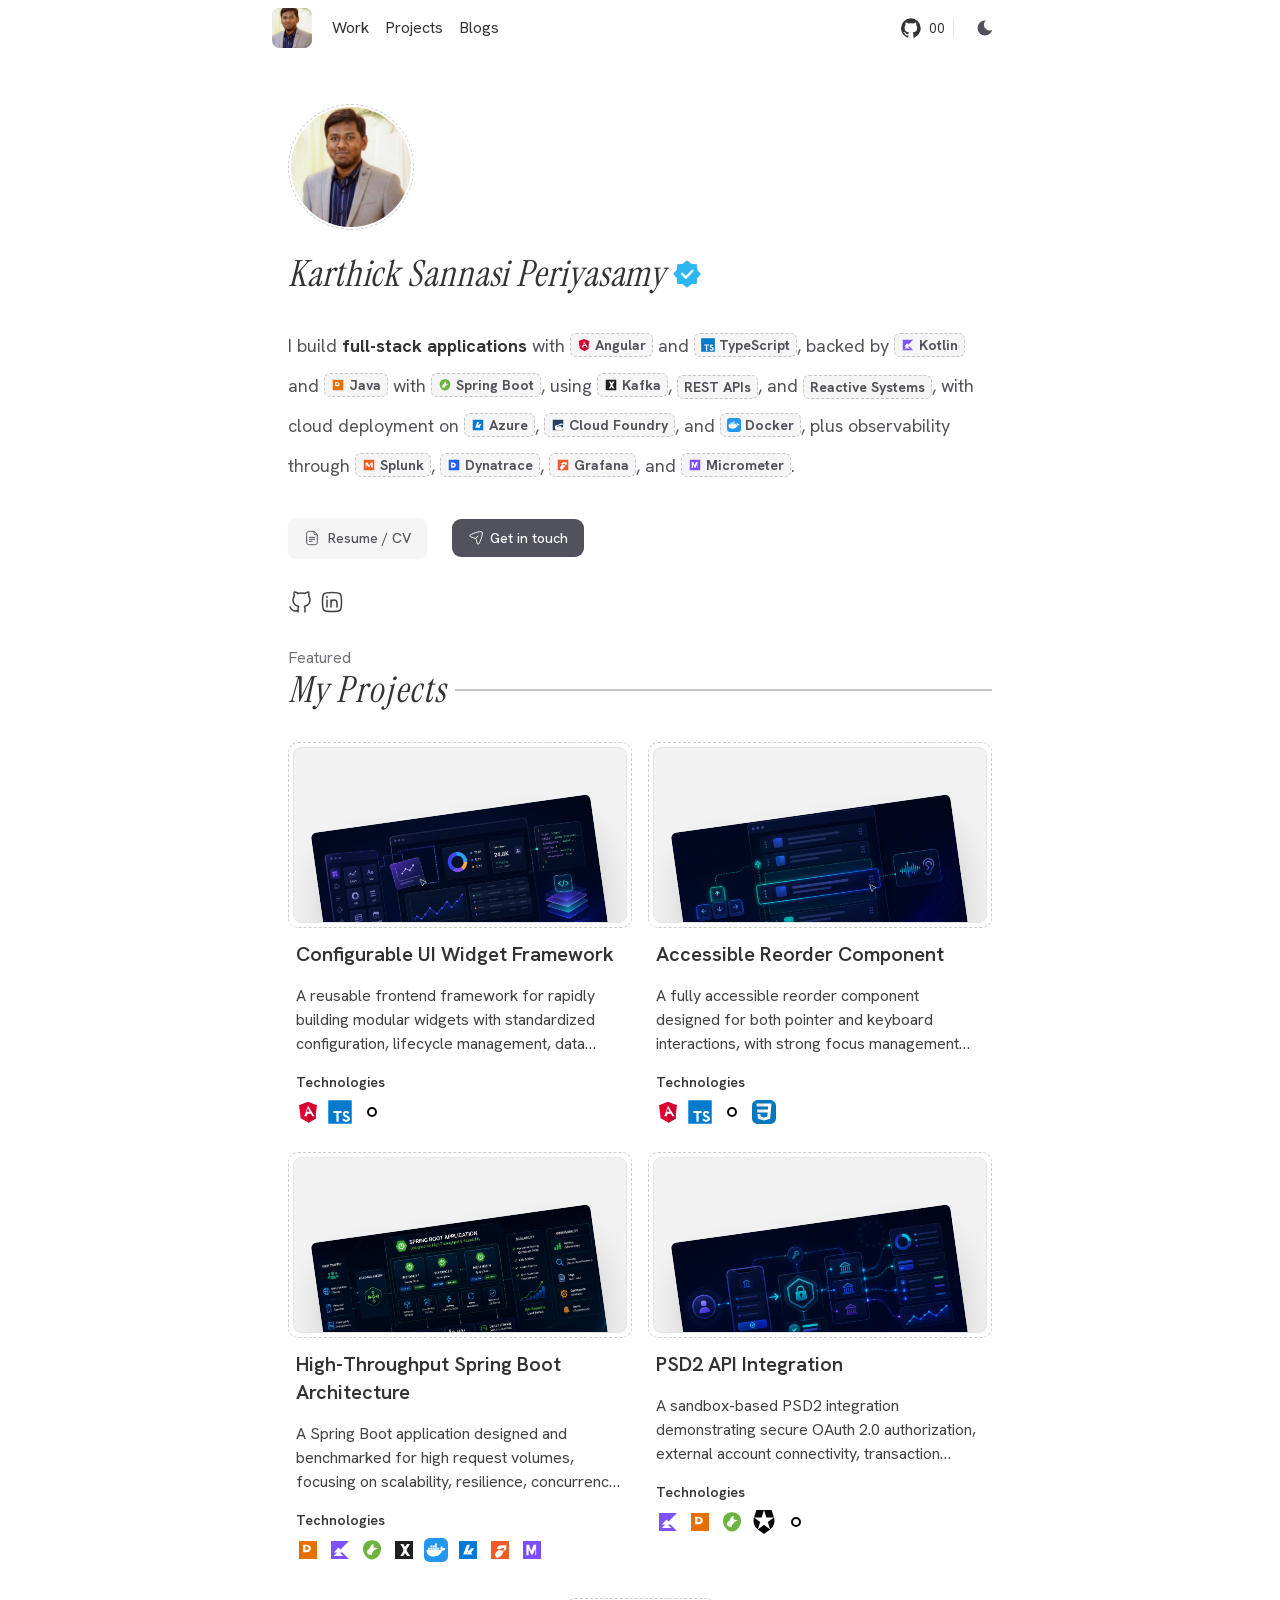
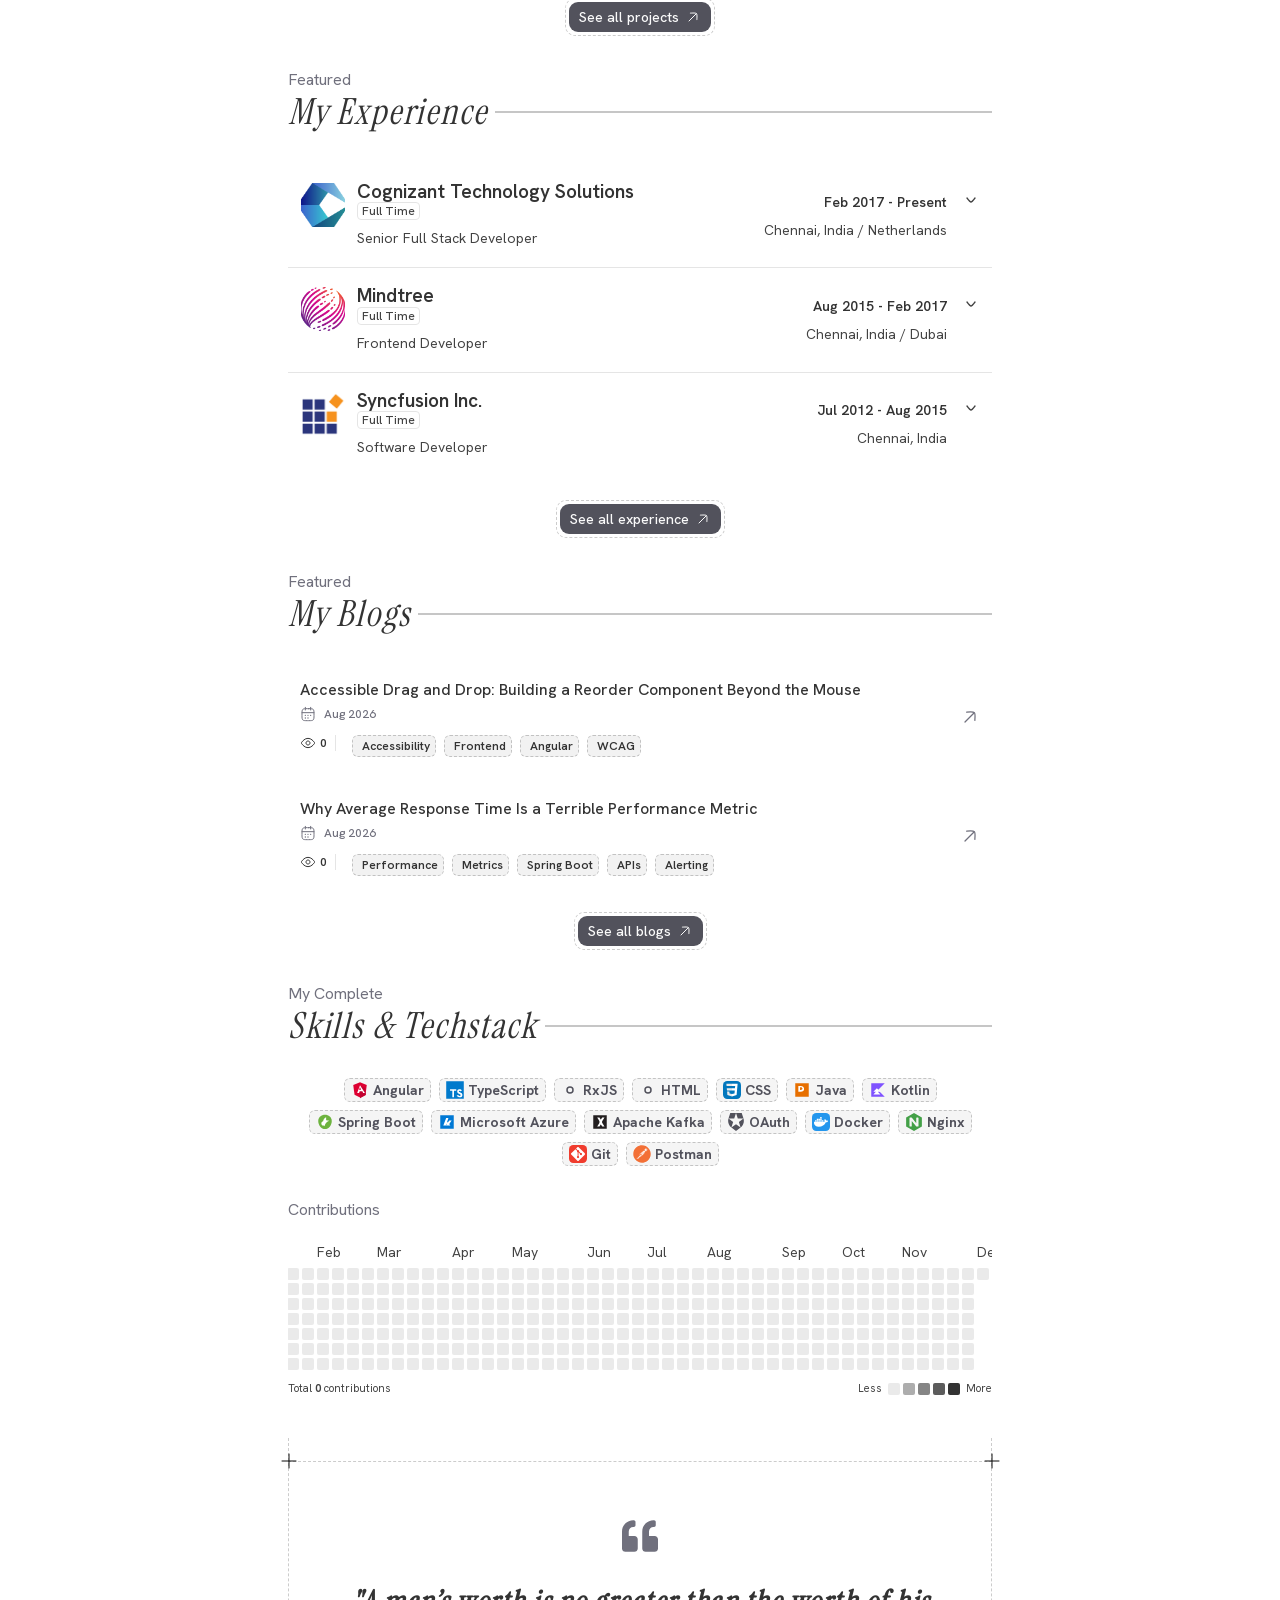
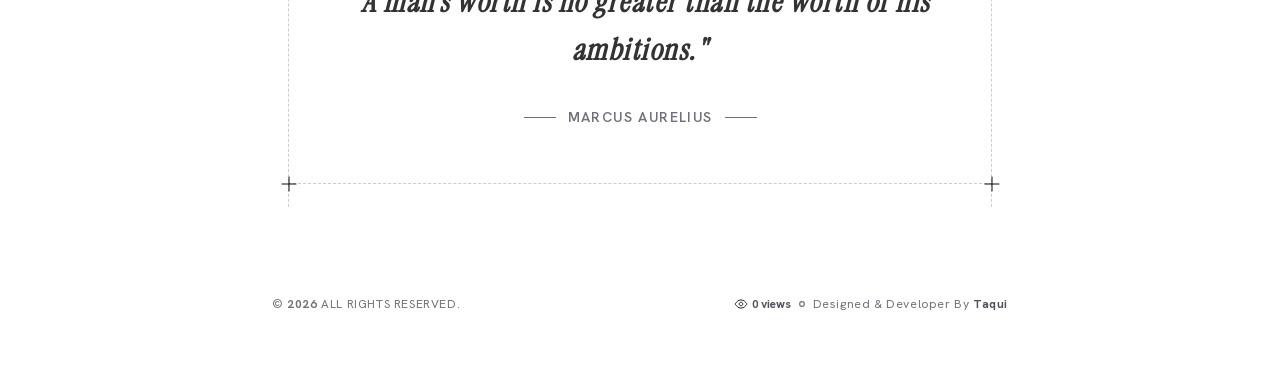
==== index.html @ 0cc341da "modified site style and settings" ====
<!DOCTYPE html><!--UjEh4RF9X6OM2n9XUxiuP--><html lang="en" class="hanken_grotesk_fd2d649c-module__FK73Cq__variable"><head><meta charSet="utf-8"/><meta name="viewport" content="width=device-width, initial-scale=1"/><link rel="preload" href="/_next/static/media/797e433ab948586e-s.p.29207c2f.woff2" as="font" crossorigin="" type="font/woff2"/><link rel="preload" href="/_next/static/media/c47649aa31f9e140-s.p.7e59dfd6.woff2" as="font" crossorigin="" type="font/woff2"/><link rel="preload" href="/_next/static/media/caa3a2e1cccd8315-s.p.3b6cae6d.woff2" as="font" crossorigin="" type="font/woff2"/><link rel="preload" href="/_next/static/media/e41d5df559864f9e-s.p.380d09ea.woff2" as="font" crossorigin="" type="font/woff2"/><link rel="stylesheet" href="/_next/static/chunks/723059e32215b7be.css" data-precedence="next"/><link rel="preload" as="script" fetchPriority="low" href="/_next/static/chunks/b5eba4662de91afd.js"/><script src="/_next/static/chunks/236f7e5abd6f09ff.js" async=""></script><script src="/_next/static/chunks/053ead3b76fe9925.js" async=""></script><script src="/_next/static/chunks/249261e921aeebba.js" async=""></script><script src="/_next/static/chunks/turbopack-29775bf7593c3ba2.js" async=""></script><script src="/_next/static/chunks/7f27f9630a007744.js" async=""></script><script src="/_next/static/chunks/28f168e22e4b9abf.js" async=""></script><script src="/_next/static/chunks/889e4903b32794cf.js" async=""></script><script src="/_next/static/chunks/59f67464b6d0c073.js" async=""></script><script src="/_next/static/chunks/ff1a16fafef87110.js" async=""></script><script src="/_next/static/chunks/7340adf74ff47ec0.js" async=""></script><script src="/_next/static/chunks/f1cb1fc11d9a2593.js" async=""></script><script src="/_next/static/chunks/c82afadff51a3e97.js" async=""></script><script src="/_next/static/chunks/3f9d9725eae15bda.js" async=""></script><meta name="next-size-adjust" content=""/><title>Karthick Sannasi Periyasamy - Software Engineer &amp; Full Stack Developer</title><meta name="description" content="Portfolio of Karthick Sannasi Periyasamy (Karthick), software engineer and full stack developer building modern products with Next.js, TypeScript, React, and scalable backend systems."/><meta name="author" content="Karthick Sannasi Periyasamy"/><meta name="keywords" content="full stack developer portfolio,software developer portfolio,karthick sannasi periyasamy portfolio,next.js portfolio,react portfolio,Karthick Sannasi Periyasamy,Karthick S P,Karthick Sannasi,software engineer,software developer,full stack developer,web developer,frontend engineer,backend engineer,developer portfolio,typescript,javascript,karthick portfolio,karthick sannasi periyasamy backend developer,karthick sannasi periyasamy frontend developer,karthick sannasi periyasamy full stack developer,karthick sannasi periyasamy javascript developer,karthick sannasi periyasamy software engineer,karthick sannasi periyasamy typescript developer,karthick sannasi periyasamy web developer,python,backend developer,frontend developer,javascript developer,next.js developer"/><meta name="creator" content="Karthick Sannasi Periyasamy"/><meta name="robots" content="index, follow"/><meta name="googlebot" content="index, follow, max-video-preview:-1, max-image-preview:large, max-snippet:-1"/><link rel="canonical" href="http://localhost:3000/"/><meta property="og:title" content="Karthick Sannasi Periyasamy - Software Engineer &amp; Full Stack Developer"/><meta property="og:description" content="Portfolio of Karthick Sannasi Periyasamy (Karthick), software engineer and full stack developer building modern products with Next.js, TypeScript, React, and scalable backend systems."/><meta property="og:url" content="http://localhost:3000/"/><meta property="og:site_name" content="Karthick Sannasi Periyasamy - Portfolio"/><meta property="og:image" content="http://localhost:3000/api/og"/><meta property="og:image:width" content="1200"/><meta property="og:image:height" content="630"/><meta property="og:image:alt" content="Karthick Sannasi Periyasamy - Software Engineer &amp; Full Stack Developer"/><meta property="og:type" content="website"/><meta name="twitter:card" content="summary_large_image"/><meta name="twitter:title" content="Karthick Sannasi Periyasamy - Software Engineer &amp; Full Stack Developer"/><meta name="twitter:description" content="Portfolio of Karthick Sannasi Periyasamy (Karthick), software engineer and full stack developer building modern products with Next.js, TypeScript, React, and scalable backend systems."/><meta name="twitter:image" content="http://localhost:3000/api/og"/><meta name="twitter:image:width" content="1200"/><meta name="twitter:image:height" content="630"/><meta name="twitter:image:alt" content="Karthick Sannasi Periyasamy - Software Engineer &amp; Full Stack Developer"/><link rel="icon" href="/favicon.ico?favicon.693a45fd.ico" sizes="48x48" type="image/x-icon"/><script src="/_next/static/chunks/a6dad97d9634a72d.js" noModule=""></script></head><body class="geist_a71539c9-module__T19VSG__variable geist_mono_8d43a2aa-module__8Li5zG__variable instrument_serif_689fac43-module__DAWPXW__variable antialiased"><div hidden=""><!--$--><!--/$--></div><script>((a,b,c,d,e,f,g,h)=>{let i=document.documentElement,j=["light","dark"];function k(b){var c;(Array.isArray(a)?a:[a]).forEach(a=>{let c="class"===a,d=c&&f?e.map(a=>f[a]||a):e;c?(i.classList.remove(...d),i.classList.add(f&&f[b]?f[b]:b)):i.setAttribute(a,b)}),c=b,h&&j.includes(c)&&(i.style.colorScheme=c)}if(d)k(d);else try{let a=localStorage.getItem(b)||c,d=g&&"system"===a?window.matchMedia("(prefers-color-scheme: dark)").matches?"dark":"light":a;k(d)}catch(a){}})("class","theme","system",null,["light","dark"],null,true,true)</script><main class="min-h-dvh"><header class="container mx-auto max-w-full h-14 flex items-center md:max-w-3xl px-4 sticky top-0 z-50 rounded-md py-2 bg-background/95 supports-backdrop-filter:backdrop-blur-sm supports-backdrop-filter:bg-background/80"><div class="flex items-center justify-between w-full"><div class="flex gap-4"><nav class="flex items-center gap-3 md:gap-4 text"><a data-active="false" class="[@media(hover:hover)_and_(pointer:fine)]:hover:underline text-title [@media(hover:hover)_and_(pointer:fine)]:hover:decoration-2 [@media(hover:hover)_and_(pointer:fine)]:hover:underline-offset-4 data-[active=true]:underline-offset-4 data-[active=true]:decoration-2 data-[active=true]:underline transition-all" href="/work/">Work</a><a data-active="false" class="[@media(hover:hover)_and_(pointer:fine)]:hover:underline text-title [@media(hover:hover)_and_(pointer:fine)]:hover:decoration-2 [@media(hover:hover)_and_(pointer:fine)]:hover:underline-offset-4 data-[active=true]:underline-offset-4 data-[active=true]:decoration-2 data-[active=true]:underline transition-all" href="/projects/">Projects</a><a data-active="false" class="[@media(hover:hover)_and_(pointer:fine)]:hover:underline text-title [@media(hover:hover)_and_(pointer:fine)]:hover:decoration-2 [@media(hover:hover)_and_(pointer:fine)]:hover:underline-offset-4 data-[active=true]:underline-offset-4 data-[active=true]:decoration-2 data-[active=true]:underline transition-all" href="/blogs/">Blogs</a></nav></div><div class="flex items-center gap-2"><a href="https://github.com/spkarthick" target="_blank" rel="noreferrer"><div class="text-title group flex items-center gap-2 border-r pr-2"><svg xmlns="http://www.w3.org/2000/svg" class="group-hover:hidden block transition-all duration-300 ease-in-out" width="20" height="20" viewBox="0 0 432 416"><path fill="currentColor" d="M213.5 0q88.5 0 151 62.5T427 213q0 70-41 125.5T281 416q-14 2-14-11v-58q0-27-15-40q44-5 70.5-27t26.5-77q0-34-22-58q11-26-2-57q-18-5-58 22q-26-7-54-7t-53 7q-18-12-32.5-17.5T107 88h-6q-12 31-2 57q-22 24-22 58q0 55 27 77t70 27q-11 10-13 29q-42 18-62-18q-12-20-33-22q-2 0-4.5.5t-5 3.5t8.5 9q14 7 23 31q1 2 2 4.5t6.5 9.5t13 10.5T130 371t30-2v36q0 13-14 11q-64-22-105-77.5T0 213q0-88 62.5-150.5T213.5 0z"></path></svg><svg xmlns="http://www.w3.org/2000/svg" width="24" height="24" viewBox="0 0 24 24" fill="none" color="currentColor" class="size-5 group-hover:block hidden transition-all duration-300 ease-in-out"><path d="M16.5 7.5L6 18" stroke="currentColor" stroke-linecap="round" stroke-width="1.5"></path><path d="M8 6.18791C8 6.18791 16.0479 5.50949 17.2692 6.73079C18.4906 7.95209 17.812 16 17.812 16" stroke="currentColor" stroke-linecap="round" stroke-linejoin="round" stroke-width="1.5"></path></svg><span class="text-sm"> <!-- -->00</span></div></a><button data-slot="theme-toggler-button" class="focus-visible:border-ring cursor-pointer focus-visible:ring-ring/50 aria-invalid:ring-destructive/20 dark:aria-invalid:ring-destructive/40 aria-invalid:border-destructive dark:aria-invalid:border-destructive/50 rounded-lg border border-transparent bg-clip-padding text-sm font-medium focus-visible:ring-[3px] aria-invalid:ring-[3px] [&amp;_svg:not([class*=&#x27;size-&#x27;])]:size-4 inline-flex items-center justify-center whitespace-nowrap transition-all disabled:pointer-events-none disabled:opacity-50 [&amp;_svg]:pointer-events-none shrink-0 [&amp;_svg]:shrink-0 outline-none group/button select-none hover:bg-muted hover:text-foreground dark:hover:bg-muted/50 aria-expanded:bg-muted aria-expanded:text-foreground h-9 gap-1.5 px-2.5 has-data-[icon=inline-end]:pr-3 has-data-[icon=inline-start]:pl-3"><svg xmlns="http://www.w3.org/2000/svg" aria-hidden="true" class="size-6 text-primary" fill="currentColor" stroke-linecap="round" viewBox="0 0 32 32"><clipPath id="skiper-btn-2"><path d="M0-5h30a1 1 0 0 0 9 13v24H0Z"></path></clipPath><g clip-path="url(#skiper-btn-2)"><circle cx="16" cy="16"></circle><g stroke="currentColor" stroke-width="1.5"><path d="M16 5.5v-4"></path><path d="M16 30.5v-4"></path><path d="M1.5 16h4"></path><path d="M26.5 16h4"></path><path d="m23.4 8.6 2.8-2.8"></path><path d="m5.7 26.3 2.9-2.9"></path><path d="m5.8 5.8 2.8 2.8"></path><path d="m23.4 23.4 2.9 2.9"></path></g></g></svg></button><style>::view-transition-old(root), ::view-transition-new(root){animation:none;mix-blend-mode:normal;}</style></div></div></header><div class="container mx-auto max-w-full md:max-w-3xl px-4 h-auto md:py-12 py-4"><div class="relative mb-6 h-fit w-full md:px-4 animate-fade-in-up flex"><div class="relative p-[2px] border border-dashed dark:border-white/30 border-black/20 rounded-full w-fit"><div class="relative md:size-30 size-28 rounded-full overflow-hidden bg-blue-300  transition-all duration-300 group-hover:scale-105"><img alt="Karthick Sannasi Periyasamy" loading="lazy" width="120" height="120" decoding="async" data-nimg="1" class="hover:scale-110 transition-all duration-300 ease-in-out" style="color:transparent" src="/1734156552263.jpg"/></div></div></div><div class="relative space-y-8 md:px-4 animate-fade-in-blur"><div class="flex items-center justify-start flex-1  "><div class="flex items-center gap-4 relative "><div class="flex flex-col gap-2"><div class="flex items-center gap-2"><h1 class="text-3xl md:text-4xl font-instrument-serif italic font-medium text-title dark:text-gray-50 tracking-wide transition-colors duration-300">Karthick Sannasi Periyasamy</h1><svg xmlns="http://www.w3.org/2000/svg" viewBox="0 0 24 24" width="28" height="28" fill="#2db6f0" class="hover:rotate-360 transition-all duration-300 "><path xmlns="http://www.w3.org/2000/svg" fill="#2db6f0" d="M15.616 3.268L12 .186L8.383 3.268l-4.737.378l-.378 4.737L.186 12l3.082 3.617l.378 4.737l4.737.378l3.616 3.082l3.617-3.082l4.737-.378l.378-4.737L23.813 12l-3.082-3.617l-.378-4.737zM11 16.414L6.585 12L8 10.586l3 3l5.5-5.5L17.914 9.5z"></path></svg></div></div></div></div><div class="text-base md:text-lg text-primary leading-10 ">I build <b class="text-title">full-stack applications</b> with<!-- --> <a target="_blank" style="text-decoration:none" class="inline-flex h-6 items-center no-underline  bg-muted  border border-dashed dark:border-white/30 border-black/20 py-0.5 px-[6px] rounded-[6px] skill-inner-shadow self-end text-primary overflow-hidden" href="https://angular.io/"><div class="shrink-0 "><svg xmlns="http://www.w3.org/2000/svg" width="14" height="14" viewBox="0 0 128 128"><path fill="#DD0031" d="M64 9 16 28l9 69 39 21 39-21 9-69L64 9Z"></path><path fill="#C3002F" d="M64 9v26l35 13 7 52-42 22V9Z"></path><path fill="#fff" d="M64 31 44 86h13l5-13h19l5 13h13L64 31Zm8 32H56l8-19 8 19Z"></path></svg></div><p class="ml-1 text-sm font-bold">Angular</p></a> <!-- -->and<!-- --> <a target="_blank" style="text-decoration:none" class="inline-flex h-6 items-center no-underline  bg-muted  border border-dashed dark:border-white/30 border-black/20 py-0.5 px-[6px] rounded-[6px] skill-inner-shadow self-end text-primary overflow-hidden" href="https://www.typescriptlang.org/"><div class="shrink-0 "><svg xmlns="http://www.w3.org/2000/svg" viewBox="0 0 128 128" width="14" height="14" fill="currentColor"><path xmlns="http://www.w3.org/2000/svg" fill="#fff" d="M22.67 47h99.67v73.67H22.67z"></path><path xmlns="http://www.w3.org/2000/svg" fill="#007acc" d="M1.5 63.91v62.5h125v-125H1.5zm100.73-5a15.56 15.56 0 0 1 7.82 4.5a20.58 20.58 0 0 1 3 4c0 .16-5.4 3.81-8.69 5.85c-.12.08-.6-.44-1.13-1.23a7.09 7.09 0 0 0-5.87-3.53c-3.79-.26-6.23 1.73-6.21 5a4.58 4.58 0 0 0 .54 2.34c.83 1.73 2.38 2.76 7.24 4.86c8.95 3.85 12.78 6.39 15.16 10c2.66 4 3.25 10.46 1.45 15.24c-2 5.2-6.9 8.73-13.83 9.9a38.32 38.32 0 0 1-9.52-.1a23 23 0 0 1-12.72-6.63c-1.15-1.27-3.39-4.58-3.25-4.82a9.34 9.34 0 0 1 1.15-.73L82 101l3.59-2.08l.75 1.11a16.78 16.78 0 0 0 4.74 4.54c4 2.1 9.46 1.81 12.16-.62a5.43 5.43 0 0 0 .69-6.92c-1-1.39-3-2.56-8.59-5c-6.45-2.78-9.23-4.5-11.77-7.24a16.48 16.48 0 0 1-3.43-6.25a25 25 0 0 1-.22-8c1.33-6.23 6-10.58 12.82-11.87a31.66 31.66 0 0 1 9.49.26zm-29.34 5.24v5.12H56.66v46.23H45.15V69.26H28.88v-5a49.19 49.19 0 0 1 .12-5.17C29.08 59 39 59 51 59h21.83z"></path></svg></div><p class="ml-1 text-sm font-bold">TypeScript</p></a>, backed by<!-- --> <a target="_blank" style="text-decoration:none" class="inline-flex h-6 items-center no-underline  bg-muted  border border-dashed dark:border-white/30 border-black/20 py-0.5 px-[6px] rounded-[6px] skill-inner-shadow self-end text-primary overflow-hidden" href="https://kotlinlang.org/"><div class="shrink-0 "><svg xmlns="http://www.w3.org/2000/svg" width="14" height="14" viewBox="0 0 128 128"><path fill="#7F52FF" d="M112 112H16V16h96l-48 48 48 48Z"></path><path fill="#fff" d="M31 96 56 70l25 26H31Zm25-45 25 26H31l25-26Z"></path></svg></div><p class="ml-1 text-sm font-bold">Kotlin</p></a> <!-- -->and<!-- --> <a target="_blank" style="text-decoration:none" class="inline-flex h-6 items-center no-underline  bg-muted  border border-dashed dark:border-white/30 border-black/20 py-0.5 px-[6px] rounded-[6px] skill-inner-shadow self-end text-primary overflow-hidden" href="https://www.oracle.com/java/"><div class="shrink-0 "><svg xmlns="http://www.w3.org/2000/svg" width="14" height="14" viewBox="0 0 128 128"><path fill="#E76F00" d="M16 16h96v96H16z"></path><path fill="#fff" d="M38 92V36h17c14 0 24 8 24 20s-10 20-24 20H38v16Zm12-28h5c8 0 12-4 12-10s-4-10-12-10h-5v20Z"></path></svg></div><p class="ml-1 text-sm font-bold">Java</p></a> <!-- -->with<!-- --> <a target="_blank" style="text-decoration:none" class="inline-flex h-6 items-center no-underline  bg-muted  border border-dashed dark:border-white/30 border-black/20 py-0.5 px-[6px] rounded-[6px] skill-inner-shadow self-end text-primary overflow-hidden" href="https://spring.io/projects/spring-boot"><div class="shrink-0 "><svg xmlns="http://www.w3.org/2000/svg" width="14" height="14" viewBox="0 0 128 128"><path fill="#6DB33F" d="M64 12c-26 0-48 18-48 44 0 31 22 58 48 58s48-27 48-58c0-26-22-44-48-44Z"></path><path fill="#fff" d="M72 31c-14 6-22 20-22 36 0 10 4 19 11 27 2-12 7-22 17-30 5-4 12-7 17-9-7-2-15-4-23-4Z"></path><path fill="#fff" d="M51 89c7 0 13-7 13-15 0-8-6-15-13-15s-13 7-13 15c0 8 6 15 13 15Z"></path></svg></div><p class="ml-1 text-sm font-bold">Spring Boot</p></a>, using<!-- --> <a target="_blank" style="text-decoration:none" class="inline-flex h-6 items-center no-underline  bg-muted  border border-dashed dark:border-white/30 border-black/20 py-0.5 px-[6px] rounded-[6px] skill-inner-shadow self-end text-primary overflow-hidden" href="https://kafka.apache.org/"><div class="shrink-0 "><svg xmlns="http://www.w3.org/2000/svg" width="14" height="14" viewBox="0 0 128 128"><path fill="#231F20" d="M16 16h96v96H16z"></path><path fill="#fff" d="M44 32h16l20 32L60 96H44l20-32L44 32Zm36 0h16l-20 32 20 32H80l-22-32L80 32Z"></path></svg></div><p class="ml-1 text-sm font-bold">Kafka</p></a>,<!-- --> <a target="_blank" style="text-decoration:none" class="inline-flex h-6 items-center no-underline  bg-muted  border border-dashed dark:border-white/30 border-black/20 py-0.5 px-[6px] rounded-[6px] skill-inner-shadow self-end text-primary overflow-hidden" href="https://en.wikipedia.org/wiki/Representational_state_transfer"><p class=" text-sm font-bold">REST APIs</p></a>, and<!-- --> <a target="_blank" style="text-decoration:none" class="inline-flex h-6 items-center no-underline  bg-muted  border border-dashed dark:border-white/30 border-black/20 py-0.5 px-[6px] rounded-[6px] skill-inner-shadow self-end text-primary overflow-hidden" href="https://www.reactivemanifesto.org/"><p class=" text-sm font-bold">Reactive Systems</p></a>, with cloud deployment on<!-- --> <a target="_blank" style="text-decoration:none" class="inline-flex h-6 items-center no-underline  bg-muted  border border-dashed dark:border-white/30 border-black/20 py-0.5 px-[6px] rounded-[6px] skill-inner-shadow self-end text-primary overflow-hidden" href="https://azure.microsoft.com/"><div class="shrink-0 "><svg xmlns="http://www.w3.org/2000/svg" width="14" height="14" viewBox="0 0 128 128"><path fill="#0078D4" d="M16 16h96v96H16z"></path><path fill="#fff" d="M38 88 58 36h16l-18 52H38Zm18 0 24-34h17l-24 34H56Zm14-22 18 22H67l-11-22h14Z"></path></svg></div><p class="ml-1 text-sm font-bold">Azure</p></a>,<!-- --> <a target="_blank" style="text-decoration:none" class="inline-flex h-6 items-center no-underline  bg-muted  border border-dashed dark:border-white/30 border-black/20 py-0.5 px-[6px] rounded-[6px] skill-inner-shadow self-end text-primary overflow-hidden" href="https://www.cloudfoundry.org/"><div class="shrink-0 "><svg xmlns="http://www.w3.org/2000/svg" width="14" height="14" viewBox="0 0 128 128"><path fill="#2A3F5F" d="M16 16h96v96H16z"></path><path fill="#fff" d="M36 82c0-10 8-18 18-18 4 0 8 1 11 4 4-10 15-17 27-17 16 0 29 12 29 29 0 16-13 29-29 29H52c-9 0-16-7-16-16Zm28-7h18c4 0 7-3 7-7s-3-7-7-7c-4 0-7 3-7 7v3H64c-4 0-7 3-7 7s3 7 7 7Zm26 10h10c7 0 12-5 12-12s-5-12-12-12h-10v24Z"></path></svg></div><p class="ml-1 text-sm font-bold">Cloud Foundry</p></a>, and<!-- --> <a target="_blank" style="text-decoration:none" class="inline-flex h-6 items-center no-underline  bg-muted  border border-dashed dark:border-white/30 border-black/20 py-0.5 px-[6px] rounded-[6px] skill-inner-shadow self-end text-primary overflow-hidden" href="https://www.docker.com/"><div class="shrink-0 "><svg xmlns="http://www.w3.org/2000/svg" viewBox="0 0 256 256" width="14" height="14" fill="currentColor"><g xmlns="http://www.w3.org/2000/svg" fill="none"><rect width="256" height="256" fill="#2396ED" rx="60"></rect><path fill="#fff" d="M141.187 122.123h20.717v-18.744h-20.717v18.744Zm-24.662 0h20.716v-18.744h-20.716v18.744Zm-24.17 0h20.717v-18.744H92.355v18.744Zm-24.17 0H88.41v-18.744H68.186v18.744Zm-24.662 0H64.24v-18.744H43.523v18.744Zm24.663-22.69h20.223V80.69H68.186v18.743Zm24.17 0h20.716V80.69H92.355v18.743Zm24.169 0h20.716V80.69h-20.716v18.743Zm0-22.69h20.716V58h-20.716v18.744ZM228 113.739s-8.879-8.386-27.129-5.426c-1.973-14.305-17.264-22.69-17.264-22.69s-14.304 17.264-3.946 36.501c-2.959 1.48-7.892 3.453-15.291 3.453H28.726c-2.467 9.372-2.467 71.521 65.602 71.521c48.832 0 85.333-22.689 102.597-64.123C222.574 134.948 228 113.738 228 113.738Z"></path></g></svg></div><p class="ml-1 text-sm font-bold">Docker</p></a>, plus observability through<!-- --> <a target="_blank" style="text-decoration:none" class="inline-flex h-6 items-center no-underline  bg-muted  border border-dashed dark:border-white/30 border-black/20 py-0.5 px-[6px] rounded-[6px] skill-inner-shadow self-end text-primary overflow-hidden" href="https://www.splunk.com/"><div class="shrink-0 "><svg xmlns="http://www.w3.org/2000/svg" width="14" height="14" viewBox="0 0 128 128"><path fill="#F15A24" d="M16 16h96v96H16z"></path><path fill="#fff" d="M34 86V42h14l18 25 18-25h14v44H84V59L66 82H58L40 59v27H34Z"></path></svg></div><p class="ml-1 text-sm font-bold">Splunk</p></a>,<!-- --> <a target="_blank" style="text-decoration:none" class="inline-flex h-6 items-center no-underline  bg-muted  border border-dashed dark:border-white/30 border-black/20 py-0.5 px-[6px] rounded-[6px] skill-inner-shadow self-end text-primary overflow-hidden" href="https://www.dynatrace.com/"><div class="shrink-0 "><svg xmlns="http://www.w3.org/2000/svg" width="14" height="14" viewBox="0 0 128 128"><path fill="#1F5EFF" d="M16 16h96v96H16z"></path><path fill="#fff" d="M36 88V40h18c17 0 27 9 27 24s-10 24-27 24H36Zm14-14h4c9 0 13-5 13-10s-4-10-13-10h-4v20Z"></path></svg></div><p class="ml-1 text-sm font-bold">Dynatrace</p></a>,<!-- --> <a target="_blank" style="text-decoration:none" class="inline-flex h-6 items-center no-underline  bg-muted  border border-dashed dark:border-white/30 border-black/20 py-0.5 px-[6px] rounded-[6px] skill-inner-shadow self-end text-primary overflow-hidden" href="https://grafana.com/"><div class="shrink-0 "><svg xmlns="http://www.w3.org/2000/svg" width="14" height="14" viewBox="0 0 128 128"><path fill="#F05A28" d="M16 16h96v96H16z"></path><path fill="#fff" d="M36 86c7-10 15-19 25-26 8-5 16-8 24-8 0 12-2 23-8 33-7 11-17 18-29 22-7-7-10-14-12-21Zm28-47c-7 3-13 8-18 15 5 4 11 8 18 10 10 4 20 4 31 2 3-9 4-18 2-28-12 0-23 1-33 1Z"></path></svg></div><p class="ml-1 text-sm font-bold">Grafana</p></a>, and<!-- --> <a target="_blank" style="text-decoration:none" class="inline-flex h-6 items-center no-underline  bg-muted  border border-dashed dark:border-white/30 border-black/20 py-0.5 px-[6px] rounded-[6px] skill-inner-shadow self-end text-primary overflow-hidden" href="https://micrometer.io/"><div class="shrink-0 "><svg xmlns="http://www.w3.org/2000/svg" width="14" height="14" viewBox="0 0 128 128"><path fill="#7C4DFF" d="M16 16h96v96H16z"></path><path fill="#fff" d="M34 92V36h14l12 32 12-32h14v56H82V57L68 88H60L46 57v35H34Z"></path></svg></div><p class="ml-1 text-sm font-bold">Micrometer</p></a>.</div><div class=" flex gap-6 items-center "><a href="/resume/"><button class="inline-flex items-center cursor-pointer justify-center gap-2 whitespace-nowrap text-sm font-medium transition-[box-shadow,_color,_background-color,_border-color,_outline-color,_text-decoration-color,_fill,_stroke] disabled:pointer-events-none disabled:opacity-50 [&amp;_svg]:pointer-events-none [&amp;_svg:not([class*=&#x27;size-&#x27;])]:size-4 shrink-0 [&amp;_svg]:shrink-0 outline-none focus-visible:border-ring focus-visible:ring-ring/50 focus-visible:ring-[3px] aria-invalid:ring-destructive/20 dark:aria-invalid:ring-destructive/40 aria-invalid:border-destructive [--liquid-button-background-color:var(--accent)] [--liquid-button-color:var(--primary)] text-primary hover:text-primary-foreground shadow-xs h-10 rounded-md px-6 has-[&gt;svg]:px-4" tabindex="0" style="--liquid-button-fill-width:-1%;--liquid-button-fill-height:3px;--liquid-button-delay:0s;background:linear-gradient(var(--liquid-button-color) 0 0) no-repeat calc(200% - var(--liquid-button-fill-width, -1%)) 100% / 200% var(--liquid-button-fill-height, 0.2em);background-color:var(--liquid-button-background-color);transition:background 0.3s var(--liquid-button-delay, 0s), color 0.3s 0.3s, background-position 0.3s calc(0.3s - var(--liquid-button-delay, 0s))"><svg xmlns="http://www.w3.org/2000/svg" width="24" height="24" viewBox="0 0 24 24" fill="none" color="currentColor" class=""><path d="M15 2.5V4C15 5.41421 15 6.12132 15.4393 6.56066C15.8787 7 16.5858 7 18 7H19.5" stroke="currentColor" stroke-linecap="round" stroke-linejoin="round" stroke-width="1.5"></path><path d="M4 16V8C4 5.17157 4 3.75736 4.87868 2.87868C5.75736 2 7.17157 2 10 2H14.1716C14.5803 2 14.7847 2 14.9685 2.07612C15.1522 2.15224 15.2968 2.29676 15.5858 2.58579L19.4142 6.41421C19.7032 6.70324 19.8478 6.84776 19.9239 7.03153C20 7.2153 20 7.41968 20 7.82843V16C20 18.8284 20 20.2426 19.1213 21.1213C18.2426 22 16.8284 22 14 22H10C7.17157 22 5.75736 22 4.87868 21.1213C4 20.2426 4 18.8284 4 16Z" stroke="currentColor" stroke-linecap="round" stroke-linejoin="round" stroke-width="1.5"></path><path d="M8 11H16M8 14H16M8 17H12.1708" stroke="currentColor" stroke-linecap="round" stroke-linejoin="round" stroke-width="1.5"></path></svg>Resume / CV</button></a><a href="mailto:spkarthick91@gmail.com"><div style="transform:none"><button type="button" class="focus-visible:border-ring cursor-pointer focus-visible:ring-ring/50 aria-invalid:ring-destructive/20 dark:aria-invalid:ring-destructive/40 aria-invalid:border-destructive dark:aria-invalid:border-destructive/50 rounded-lg border border-transparent bg-clip-padding text-sm font-medium focus-visible:ring-[3px] aria-invalid:ring-[3px] [&amp;_svg:not([class*=&#x27;size-&#x27;])]:size-4 inline-flex items-center justify-center whitespace-nowrap transition-all disabled:pointer-events-none disabled:opacity-50 [&amp;_svg]:pointer-events-none shrink-0 [&amp;_svg]:shrink-0 outline-none group/button select-none bg-primary text-primary-foreground hover:bg-primary/80 h-10 gap-1.5 px-4 has-data-[icon=inline-end]:pr-3 has-data-[icon=inline-start]:pl-3"><div style="transform:none"><div class="flex gap-1.5 items-center"><svg xmlns="http://www.w3.org/2000/svg" width="24" height="24" viewBox="0 0 24 24" fill="none" color="currentColor" class=""><path d="M21.0477 3.05293C18.8697 0.707363 2.48648 6.4532 2.50001 8.551C2.51535 10.9299 8.89809 11.6617 10.6672 12.1581C11.7311 12.4565 12.016 12.7625 12.2613 13.8781C13.3723 18.9305 13.9301 21.4435 15.2014 21.4996C17.2278 21.5892 23.1733 5.342 21.0477 3.05293Z" stroke="currentColor" stroke-width="1.5"></path><path d="M11.4999 12.5L14.9999 9" stroke="currentColor" stroke-linecap="round" stroke-linejoin="round" stroke-width="1.5"></path></svg><span>Get in touch</span></div></div></button></div>      </a></div><div class="flex flex-row gap-2 items-center "><div data-slot="tooltip-trigger" data-side="top" data-align="center" data-state="closed"><a href="https://github.com/spkarthick" target="_blank" rel="noopener noreferrer" class="text-muted-foreground hover:text-primary"><svg xmlns="http://www.w3.org/2000/svg" width="24" height="24" viewBox="0 0 24 24" fill="none" color="currentColor" class=""><path d="M10 20.5675C6.57143 21.7248 3.71429 20.5675 2 17" stroke="currentColor" stroke-linecap="round" stroke-linejoin="round" stroke-width="1.5"></path><path d="M10 22V18.7579C10 18.1596 10.1839 17.6396 10.4804 17.1699C10.6838 16.8476 10.5445 16.3904 10.1771 16.2894C7.13394 15.4528 5 14.1077 5 9.64606C5 8.48611 5.38005 7.39556 6.04811 6.4464C6.21437 6.21018 6.29749 6.09208 6.31748 5.9851C6.33746 5.87813 6.30272 5.73852 6.23322 5.45932C5.95038 4.32292 5.96871 3.11619 6.39322 2.02823C6.39322 2.02823 7.27042 1.74242 9.26698 2.98969C9.72282 3.27447 9.95075 3.41686 10.1515 3.44871C10.3522 3.48056 10.6206 3.41384 11.1573 3.28041C11.8913 3.09795 12.6476 3 13.5 3C14.3524 3 15.1087 3.09795 15.8427 3.28041C16.3794 3.41384 16.6478 3.48056 16.8485 3.44871C17.0493 3.41686 17.2772 3.27447 17.733 2.98969C19.7296 1.74242 20.6068 2.02823 20.6068 2.02823C21.0313 3.11619 21.0496 4.32292 20.7668 5.45932C20.6973 5.73852 20.6625 5.87813 20.6825 5.9851C20.7025 6.09207 20.7856 6.21019 20.9519 6.4464C21.6199 7.39556 22 8.48611 22 9.64606C22 14.1077 19.8661 15.4528 16.8229 16.2894C16.4555 16.3904 16.3162 16.8476 16.5196 17.1699C16.8161 17.6396 17 18.1596 17 18.7579V22" stroke="currentColor" stroke-linecap="round" stroke-linejoin="round" stroke-width="1.5"></path></svg></a></div><div data-slot="tooltip-trigger" data-side="top" data-align="center" data-state="closed"><a href="https://www.linkedin.com/in/karthick-s-p/" target="_blank" rel="noopener noreferrer" class="text-muted-foreground hover:text-primary"><svg xmlns="http://www.w3.org/2000/svg" width="24" height="24" viewBox="0 0 24 24" fill="none" color="currentColor" class=""><path d="M7 10V17" stroke="currentColor" stroke-linecap="round" stroke-linejoin="round" stroke-width="1.5"></path><path d="M11 13V17M11 13C11 11.3431 12.3431 10 14 10C15.6569 10 17 11.3431 17 13V17M11 13V10" stroke="currentColor" stroke-linecap="round" stroke-linejoin="round" stroke-width="1.5"></path><path d="M7.00801 7L6.99902 7" stroke="currentColor" stroke-linecap="round" stroke-linejoin="round" stroke-width="2"></path><path d="M2.5 12C2.5 7.52166 2.5 5.28249 3.89124 3.89124C5.28249 2.5 7.52166 2.5 12 2.5C16.4783 2.5 18.7175 2.5 20.1088 3.89124C21.5 5.28249 21.5 7.52166 21.5 12C21.5 16.4783 21.5 18.7175 20.1088 20.1088C18.7175 21.5 16.4783 21.5 12 21.5C7.52166 21.5 5.28249 21.5 3.89124 20.1088C2.5 18.7175 2.5 16.4783 2.5 12Z" stroke="currentColor" stroke-linejoin="round" stroke-width="1.5"></path></svg></a></div></div><div class="w-full  "><div><p class="md:text-base text-sm text-subtle">Featured</p><div class="flex items-center gap-2"><h2 class="md:text-4xl text-3xl text-title font-medium font-instrument-serif italic  tracking-wider shrink-0">My Projects</h2><div class="w-full h-0.5 bg-muted-foreground/30 grow"></div></div></div><div class="grid grid-cols-1 md:grid-cols-2 gap-4 mt-8"><div class="relative flex w-full cursor-pointer flex-col items-start overflow-hidden  group/image" tabindex="0"><div class="p-1 rounded-[10px]  w-full border border-dashed dark:border-white/30 border-black/20 "><div class="w-full bg-black/5 dark:bg-white/15 aspect-4/3 h-44 relative rounded-[8px] border  border-border overflow-hidden "><div class="h-auto w-[85%] absolute mx-auto left-0 right-0 aspect-4/2 shadow-2xl rounded-sm overflow-hidden" style="bottom:-2rem;transform:rotate(-8deg)"><img alt="Configurable UI Widget Framework" loading="lazy" decoding="async" data-nimg="fill" class="object-cover h-full w-auto" style="position:absolute;height:100%;width:100%;left:0;top:0;right:0;bottom:0;color:transparent" src="/project_banners/widget_framework_banner.png"/></div></div></div><div class="px-2 py-3 flex w-full flex-col gap-4"><div class="flex items-center justify-between"><span class="text-xl font-semibold text-title">Configurable UI Widget Framework</span><div class="flex gap-2 items-center text-muted-foreground [&amp;_svg]:cursor-pointer [&amp;_svg]:transition-colors [&amp;_svg]:hover:text-primary"><button data-slot="button" data-variant="ghost" data-size="icon-lg" class="focus-visible:border-ring cursor-pointer focus-visible:ring-ring/50 aria-invalid:ring-destructive/20 dark:aria-invalid:ring-destructive/40 aria-invalid:border-destructive dark:aria-invalid:border-destructive/50 rounded-lg border border-transparent bg-clip-padding text-sm font-medium focus-visible:ring-[3px] aria-invalid:ring-[3px] [&amp;_svg:not([class*=&#x27;size-&#x27;])]:size-4 items-center justify-center whitespace-nowrap transition-all disabled:pointer-events-none disabled:opacity-50 [&amp;_svg]:pointer-events-none shrink-0 [&amp;_svg]:shrink-0 outline-none group/button select-none hover:bg-muted hover:text-foreground dark:hover:bg-muted/50 aria-expanded:bg-muted aria-expanded:text-foreground flex sm:hidden p-0 size-6 m-0"><svg xmlns="http://www.w3.org/2000/svg" width="24" height="24" viewBox="0 0 24 24" fill="none" color="currentColor" class=""><path d="M8.00001 3.09779C8.00001 3.09779 4.03375 2.74194 3.38784 3.38785C2.74192 4.03375 3.09784 8 3.09784 8" stroke="currentColor" stroke-linecap="round" stroke-linejoin="round" stroke-width="1.5"></path><path d="M8.00001 20.9022C8.00001 20.9022 4.03375 21.2581 3.38784 20.6122C2.74192 19.9662 3.09784 16 3.09784 16" stroke="currentColor" stroke-linecap="round" stroke-linejoin="round" stroke-width="1.5"></path><path d="M16 3.09779C16 3.09779 19.9663 2.74194 20.6122 3.38785C21.2581 4.03375 20.9022 8 20.9022 8" stroke="currentColor" stroke-linecap="round" stroke-linejoin="round" stroke-width="1.5"></path><path d="M16 20.9022C16 20.9022 19.9663 21.2581 20.6122 20.6122C21.2581 19.9662 20.9022 16 20.9022 16" stroke="currentColor" stroke-linecap="round" stroke-linejoin="round" stroke-width="1.5"></path><path d="M14.0107 9.99847L20.0625 3.94678" stroke="currentColor" stroke-linecap="round" stroke-linejoin="round" stroke-width="1.5"></path><path d="M9.99696 14.0024L3.63966 20.3807" stroke="currentColor" stroke-linecap="round" stroke-linejoin="round" stroke-width="1.5"></path><path d="M9.99732 10.0024L3.84571 3.85889" stroke="currentColor" stroke-linecap="round" stroke-linejoin="round" stroke-width="1.5"></path><path d="M13.9795 14.0024L20.5279 20.4983" stroke="currentColor" stroke-linecap="round" stroke-linejoin="round" stroke-width="1.5"></path></svg></button></div></div><p class="text-muted-foreground text-base text-start line-clamp-3">A reusable frontend framework for rapidly building modular widgets with standardized configuration, lifecycle management, data loading, error handling, and shared UI behavior.</p><div class="flex flex-col gap-2 w-full"><span class="text-sm font-semibold text-title">Technologies</span><div class="flex gap-2 items-center flex-wrap"><div class="flex items-center gap-2"><svg xmlns="http://www.w3.org/2000/svg" width="24" height="24" viewBox="0 0 128 128"><path fill="#DD0031" d="M64 9 16 28l9 69 39 21 39-21 9-69L64 9Z"></path><path fill="#C3002F" d="M64 9v26l35 13 7 52-42 22V9Z"></path><path fill="#fff" d="M64 31 44 86h13l5-13h19l5 13h13L64 31Zm8 32H56l8-19 8 19Z"></path></svg></div><div class="flex items-center gap-2"><svg xmlns="http://www.w3.org/2000/svg" viewBox="0 0 128 128" width="24" height="24" fill="currentColor"><path xmlns="http://www.w3.org/2000/svg" fill="#fff" d="M22.67 47h99.67v73.67H22.67z"></path><path xmlns="http://www.w3.org/2000/svg" fill="#007acc" d="M1.5 63.91v62.5h125v-125H1.5zm100.73-5a15.56 15.56 0 0 1 7.82 4.5a20.58 20.58 0 0 1 3 4c0 .16-5.4 3.81-8.69 5.85c-.12.08-.6-.44-1.13-1.23a7.09 7.09 0 0 0-5.87-3.53c-3.79-.26-6.23 1.73-6.21 5a4.58 4.58 0 0 0 .54 2.34c.83 1.73 2.38 2.76 7.24 4.86c8.95 3.85 12.78 6.39 15.16 10c2.66 4 3.25 10.46 1.45 15.24c-2 5.2-6.9 8.73-13.83 9.9a38.32 38.32 0 0 1-9.52-.1a23 23 0 0 1-12.72-6.63c-1.15-1.27-3.39-4.58-3.25-4.82a9.34 9.34 0 0 1 1.15-.73L82 101l3.59-2.08l.75 1.11a16.78 16.78 0 0 0 4.74 4.54c4 2.1 9.46 1.81 12.16-.62a5.43 5.43 0 0 0 .69-6.92c-1-1.39-3-2.56-8.59-5c-6.45-2.78-9.23-4.5-11.77-7.24a16.48 16.48 0 0 1-3.43-6.25a25 25 0 0 1-.22-8c1.33-6.23 6-10.58 12.82-11.87a31.66 31.66 0 0 1 9.49.26zm-29.34 5.24v5.12H56.66v46.23H45.15V69.26H28.88v-5a49.19 49.19 0 0 1 .12-5.17C29.08 59 39 59 51 59h21.83z"></path></svg></div><div class="flex items-center gap-2"><svg xmlns="http://www.w3.org/2000/svg" width="24" height="24" viewBox="0 0 24 24"><path fill="none" stroke="currentColor" stroke-linecap="round" stroke-linejoin="round" stroke-width="2" d="M8 12a4 4 0 1 0 8 0a4 4 0 1 0-8 0"></path></svg></div></div></div></div></div><div class="relative flex w-full cursor-pointer flex-col items-start overflow-hidden  group/image" tabindex="0"><div class="p-1 rounded-[10px]  w-full border border-dashed dark:border-white/30 border-black/20 "><div class="w-full bg-black/5 dark:bg-white/15 aspect-4/3 h-44 relative rounded-[8px] border  border-border overflow-hidden "><div class="h-auto w-[85%] absolute mx-auto left-0 right-0 aspect-4/2 shadow-2xl rounded-sm overflow-hidden" style="bottom:-2rem;transform:rotate(-8deg)"><img alt="Accessible Reorder Component" loading="lazy" decoding="async" data-nimg="fill" class="object-cover h-full w-auto" style="position:absolute;height:100%;width:100%;left:0;top:0;right:0;bottom:0;color:transparent" src="/project_banners/reorder_component_banner.png"/></div></div></div><div class="px-2 py-3 flex w-full flex-col gap-4"><div class="flex items-center justify-between"><span class="text-xl font-semibold text-title">Accessible Reorder Component</span><div class="flex gap-2 items-center text-muted-foreground [&amp;_svg]:cursor-pointer [&amp;_svg]:transition-colors [&amp;_svg]:hover:text-primary"><button data-slot="button" data-variant="ghost" data-size="icon-lg" class="focus-visible:border-ring cursor-pointer focus-visible:ring-ring/50 aria-invalid:ring-destructive/20 dark:aria-invalid:ring-destructive/40 aria-invalid:border-destructive dark:aria-invalid:border-destructive/50 rounded-lg border border-transparent bg-clip-padding text-sm font-medium focus-visible:ring-[3px] aria-invalid:ring-[3px] [&amp;_svg:not([class*=&#x27;size-&#x27;])]:size-4 items-center justify-center whitespace-nowrap transition-all disabled:pointer-events-none disabled:opacity-50 [&amp;_svg]:pointer-events-none shrink-0 [&amp;_svg]:shrink-0 outline-none group/button select-none hover:bg-muted hover:text-foreground dark:hover:bg-muted/50 aria-expanded:bg-muted aria-expanded:text-foreground flex sm:hidden p-0 size-6 m-0"><svg xmlns="http://www.w3.org/2000/svg" width="24" height="24" viewBox="0 0 24 24" fill="none" color="currentColor" class=""><path d="M8.00001 3.09779C8.00001 3.09779 4.03375 2.74194 3.38784 3.38785C2.74192 4.03375 3.09784 8 3.09784 8" stroke="currentColor" stroke-linecap="round" stroke-linejoin="round" stroke-width="1.5"></path><path d="M8.00001 20.9022C8.00001 20.9022 4.03375 21.2581 3.38784 20.6122C2.74192 19.9662 3.09784 16 3.09784 16" stroke="currentColor" stroke-linecap="round" stroke-linejoin="round" stroke-width="1.5"></path><path d="M16 3.09779C16 3.09779 19.9663 2.74194 20.6122 3.38785C21.2581 4.03375 20.9022 8 20.9022 8" stroke="currentColor" stroke-linecap="round" stroke-linejoin="round" stroke-width="1.5"></path><path d="M16 20.9022C16 20.9022 19.9663 21.2581 20.6122 20.6122C21.2581 19.9662 20.9022 16 20.9022 16" stroke="currentColor" stroke-linecap="round" stroke-linejoin="round" stroke-width="1.5"></path><path d="M14.0107 9.99847L20.0625 3.94678" stroke="currentColor" stroke-linecap="round" stroke-linejoin="round" stroke-width="1.5"></path><path d="M9.99696 14.0024L3.63966 20.3807" stroke="currentColor" stroke-linecap="round" stroke-linejoin="round" stroke-width="1.5"></path><path d="M9.99732 10.0024L3.84571 3.85889" stroke="currentColor" stroke-linecap="round" stroke-linejoin="round" stroke-width="1.5"></path><path d="M13.9795 14.0024L20.5279 20.4983" stroke="currentColor" stroke-linecap="round" stroke-linejoin="round" stroke-width="1.5"></path></svg></button></div></div><p class="text-muted-foreground text-base text-start line-clamp-3">A fully accessible reorder component designed for both pointer and keyboard interactions, with strong focus management and assistive technology support.</p><div class="flex flex-col gap-2 w-full"><span class="text-sm font-semibold text-title">Technologies</span><div class="flex gap-2 items-center flex-wrap"><div class="flex items-center gap-2"><svg xmlns="http://www.w3.org/2000/svg" width="24" height="24" viewBox="0 0 128 128"><path fill="#DD0031" d="M64 9 16 28l9 69 39 21 39-21 9-69L64 9Z"></path><path fill="#C3002F" d="M64 9v26l35 13 7 52-42 22V9Z"></path><path fill="#fff" d="M64 31 44 86h13l5-13h19l5 13h13L64 31Zm8 32H56l8-19 8 19Z"></path></svg></div><div class="flex items-center gap-2"><svg xmlns="http://www.w3.org/2000/svg" viewBox="0 0 128 128" width="24" height="24" fill="currentColor"><path xmlns="http://www.w3.org/2000/svg" fill="#fff" d="M22.67 47h99.67v73.67H22.67z"></path><path xmlns="http://www.w3.org/2000/svg" fill="#007acc" d="M1.5 63.91v62.5h125v-125H1.5zm100.73-5a15.56 15.56 0 0 1 7.82 4.5a20.58 20.58 0 0 1 3 4c0 .16-5.4 3.81-8.69 5.85c-.12.08-.6-.44-1.13-1.23a7.09 7.09 0 0 0-5.87-3.53c-3.79-.26-6.23 1.73-6.21 5a4.58 4.58 0 0 0 .54 2.34c.83 1.73 2.38 2.76 7.24 4.86c8.95 3.85 12.78 6.39 15.16 10c2.66 4 3.25 10.46 1.45 15.24c-2 5.2-6.9 8.73-13.83 9.9a38.32 38.32 0 0 1-9.52-.1a23 23 0 0 1-12.72-6.63c-1.15-1.27-3.39-4.58-3.25-4.82a9.34 9.34 0 0 1 1.15-.73L82 101l3.59-2.08l.75 1.11a16.78 16.78 0 0 0 4.74 4.54c4 2.1 9.46 1.81 12.16-.62a5.43 5.43 0 0 0 .69-6.92c-1-1.39-3-2.56-8.59-5c-6.45-2.78-9.23-4.5-11.77-7.24a16.48 16.48 0 0 1-3.43-6.25a25 25 0 0 1-.22-8c1.33-6.23 6-10.58 12.82-11.87a31.66 31.66 0 0 1 9.49.26zm-29.34 5.24v5.12H56.66v46.23H45.15V69.26H28.88v-5a49.19 49.19 0 0 1 .12-5.17C29.08 59 39 59 51 59h21.83z"></path></svg></div><div class="flex items-center gap-2"><svg xmlns="http://www.w3.org/2000/svg" width="24" height="24" viewBox="0 0 24 24"><path fill="none" stroke="currentColor" stroke-linecap="round" stroke-linejoin="round" stroke-width="2" d="M8 12a4 4 0 1 0 8 0a4 4 0 1 0-8 0"></path></svg></div><div class="flex items-center gap-2"><svg xmlns="http://www.w3.org/2000/svg" viewBox="0 0 256 256" width="24" height="24" fill="currentColor"><g xmlns="http://www.w3.org/2000/svg" fill="none"><rect width="256" height="256" fill="#0277BD" rx="60"></rect><path fill="#EBEBEB" d="m53.753 102.651l2.862 31.942h71.481v-31.942H53.753ZM128.095 38H48l2.904 31.942h77.191V38Zm0 180.841v-33.233l-.14.037l-35.574-9.605l-2.274-25.476H58.042l4.475 50.154l65.431 18.164l.147-.041Z"></path><path fill="#fff" d="m167.318 134.593l-3.708 41.426l-35.625 9.616v33.231l65.483-18.148l.48-5.397l7.506-84.092l.779-8.578L208 38h-80.015v31.942h45.009l-2.906 32.709h-42.103v31.942h39.333Z"></path></g></svg></div></div></div></div></div><div class="relative flex w-full cursor-pointer flex-col items-start overflow-hidden  group/image" tabindex="0"><div class="p-1 rounded-[10px]  w-full border border-dashed dark:border-white/30 border-black/20 "><div class="w-full bg-black/5 dark:bg-white/15 aspect-4/3 h-44 relative rounded-[8px] border  border-border overflow-hidden "><div class="h-auto w-[85%] absolute mx-auto left-0 right-0 aspect-4/2 shadow-2xl rounded-sm overflow-hidden" style="bottom:-2rem;transform:rotate(-8deg)"><img alt="High-Throughput Spring Boot Architecture" loading="lazy" decoding="async" data-nimg="fill" class="object-cover h-full w-auto" style="position:absolute;height:100%;width:100%;left:0;top:0;right:0;bottom:0;color:transparent" src="/project_banners/high_throughput_backend_banner.png"/></div></div></div><div class="px-2 py-3 flex w-full flex-col gap-4"><div class="flex items-center justify-between"><span class="text-xl font-semibold text-title">High-Throughput Spring Boot Architecture</span><div class="flex gap-2 items-center text-muted-foreground [&amp;_svg]:cursor-pointer [&amp;_svg]:transition-colors [&amp;_svg]:hover:text-primary"><button data-slot="button" data-variant="ghost" data-size="icon-lg" class="focus-visible:border-ring cursor-pointer focus-visible:ring-ring/50 aria-invalid:ring-destructive/20 dark:aria-invalid:ring-destructive/40 aria-invalid:border-destructive dark:aria-invalid:border-destructive/50 rounded-lg border border-transparent bg-clip-padding text-sm font-medium focus-visible:ring-[3px] aria-invalid:ring-[3px] [&amp;_svg:not([class*=&#x27;size-&#x27;])]:size-4 items-center justify-center whitespace-nowrap transition-all disabled:pointer-events-none disabled:opacity-50 [&amp;_svg]:pointer-events-none shrink-0 [&amp;_svg]:shrink-0 outline-none group/button select-none hover:bg-muted hover:text-foreground dark:hover:bg-muted/50 aria-expanded:bg-muted aria-expanded:text-foreground flex sm:hidden p-0 size-6 m-0"><svg xmlns="http://www.w3.org/2000/svg" width="24" height="24" viewBox="0 0 24 24" fill="none" color="currentColor" class=""><path d="M8.00001 3.09779C8.00001 3.09779 4.03375 2.74194 3.38784 3.38785C2.74192 4.03375 3.09784 8 3.09784 8" stroke="currentColor" stroke-linecap="round" stroke-linejoin="round" stroke-width="1.5"></path><path d="M8.00001 20.9022C8.00001 20.9022 4.03375 21.2581 3.38784 20.6122C2.74192 19.9662 3.09784 16 3.09784 16" stroke="currentColor" stroke-linecap="round" stroke-linejoin="round" stroke-width="1.5"></path><path d="M16 3.09779C16 3.09779 19.9663 2.74194 20.6122 3.38785C21.2581 4.03375 20.9022 8 20.9022 8" stroke="currentColor" stroke-linecap="round" stroke-linejoin="round" stroke-width="1.5"></path><path d="M16 20.9022C16 20.9022 19.9663 21.2581 20.6122 20.6122C21.2581 19.9662 20.9022 16 20.9022 16" stroke="currentColor" stroke-linecap="round" stroke-linejoin="round" stroke-width="1.5"></path><path d="M14.0107 9.99847L20.0625 3.94678" stroke="currentColor" stroke-linecap="round" stroke-linejoin="round" stroke-width="1.5"></path><path d="M9.99696 14.0024L3.63966 20.3807" stroke="currentColor" stroke-linecap="round" stroke-linejoin="round" stroke-width="1.5"></path><path d="M9.99732 10.0024L3.84571 3.85889" stroke="currentColor" stroke-linecap="round" stroke-linejoin="round" stroke-width="1.5"></path><path d="M13.9795 14.0024L20.5279 20.4983" stroke="currentColor" stroke-linecap="round" stroke-linejoin="round" stroke-width="1.5"></path></svg></button></div></div><p class="text-muted-foreground text-base text-start line-clamp-3">A Spring Boot application designed and benchmarked for high request volumes, focusing on scalability, resilience, concurrency, observability, and performance tuning.</p><div class="flex flex-col gap-2 w-full"><span class="text-sm font-semibold text-title">Technologies</span><div class="flex gap-2 items-center flex-wrap"><div class="flex items-center gap-2"><svg xmlns="http://www.w3.org/2000/svg" width="24" height="24" viewBox="0 0 128 128"><path fill="#E76F00" d="M16 16h96v96H16z"></path><path fill="#fff" d="M38 92V36h17c14 0 24 8 24 20s-10 20-24 20H38v16Zm12-28h5c8 0 12-4 12-10s-4-10-12-10h-5v20Z"></path></svg></div><div class="flex items-center gap-2"><svg xmlns="http://www.w3.org/2000/svg" width="24" height="24" viewBox="0 0 128 128"><path fill="#7F52FF" d="M112 112H16V16h96l-48 48 48 48Z"></path><path fill="#fff" d="M31 96 56 70l25 26H31Zm25-45 25 26H31l25-26Z"></path></svg></div><div class="flex items-center gap-2"><svg xmlns="http://www.w3.org/2000/svg" width="24" height="24" viewBox="0 0 128 128"><path fill="#6DB33F" d="M64 12c-26 0-48 18-48 44 0 31 22 58 48 58s48-27 48-58c0-26-22-44-48-44Z"></path><path fill="#fff" d="M72 31c-14 6-22 20-22 36 0 10 4 19 11 27 2-12 7-22 17-30 5-4 12-7 17-9-7-2-15-4-23-4Z"></path><path fill="#fff" d="M51 89c7 0 13-7 13-15 0-8-6-15-13-15s-13 7-13 15c0 8 6 15 13 15Z"></path></svg></div><div class="flex items-center gap-2"><svg xmlns="http://www.w3.org/2000/svg" width="24" height="24" viewBox="0 0 128 128"><path fill="#231F20" d="M16 16h96v96H16z"></path><path fill="#fff" d="M44 32h16l20 32L60 96H44l20-32L44 32Zm36 0h16l-20 32 20 32H80l-22-32L80 32Z"></path></svg></div><div class="flex items-center gap-2"><svg xmlns="http://www.w3.org/2000/svg" viewBox="0 0 256 256" width="24" height="24" fill="currentColor"><g xmlns="http://www.w3.org/2000/svg" fill="none"><rect width="256" height="256" fill="#2396ED" rx="60"></rect><path fill="#fff" d="M141.187 122.123h20.717v-18.744h-20.717v18.744Zm-24.662 0h20.716v-18.744h-20.716v18.744Zm-24.17 0h20.717v-18.744H92.355v18.744Zm-24.17 0H88.41v-18.744H68.186v18.744Zm-24.662 0H64.24v-18.744H43.523v18.744Zm24.663-22.69h20.223V80.69H68.186v18.743Zm24.17 0h20.716V80.69H92.355v18.743Zm24.169 0h20.716V80.69h-20.716v18.743Zm0-22.69h20.716V58h-20.716v18.744ZM228 113.739s-8.879-8.386-27.129-5.426c-1.973-14.305-17.264-22.69-17.264-22.69s-14.304 17.264-3.946 36.501c-2.959 1.48-7.892 3.453-15.291 3.453H28.726c-2.467 9.372-2.467 71.521 65.602 71.521c48.832 0 85.333-22.689 102.597-64.123C222.574 134.948 228 113.738 228 113.738Z"></path></g></svg></div><div class="flex items-center gap-2"><svg xmlns="http://www.w3.org/2000/svg" width="24" height="24" viewBox="0 0 128 128"><path fill="#0078D4" d="M16 16h96v96H16z"></path><path fill="#fff" d="M38 88 58 36h16l-18 52H38Zm18 0 24-34h17l-24 34H56Zm14-22 18 22H67l-11-22h14Z"></path></svg></div><div class="flex items-center gap-2"><svg xmlns="http://www.w3.org/2000/svg" width="24" height="24" viewBox="0 0 128 128"><path fill="#F05A28" d="M16 16h96v96H16z"></path><path fill="#fff" d="M36 86c7-10 15-19 25-26 8-5 16-8 24-8 0 12-2 23-8 33-7 11-17 18-29 22-7-7-10-14-12-21Zm28-47c-7 3-13 8-18 15 5 4 11 8 18 10 10 4 20 4 31 2 3-9 4-18 2-28-12 0-23 1-33 1Z"></path></svg></div><div class="flex items-center gap-2"><svg xmlns="http://www.w3.org/2000/svg" width="24" height="24" viewBox="0 0 128 128"><path fill="#7C4DFF" d="M16 16h96v96H16z"></path><path fill="#fff" d="M34 92V36h14l12 32 12-32h14v56H82V57L68 88H60L46 57v35H34Z"></path></svg></div></div></div></div></div><div class="relative flex w-full cursor-pointer flex-col items-start overflow-hidden  group/image" tabindex="0"><div class="p-1 rounded-[10px]  w-full border border-dashed dark:border-white/30 border-black/20 "><div class="w-full bg-black/5 dark:bg-white/15 aspect-4/3 h-44 relative rounded-[8px] border  border-border overflow-hidden "><div class="h-auto w-[85%] absolute mx-auto left-0 right-0 aspect-4/2 shadow-2xl rounded-sm overflow-hidden" style="bottom:-2rem;transform:rotate(-8deg)"><img alt="PSD2 API Integration" loading="lazy" decoding="async" data-nimg="fill" class="object-cover h-full w-auto" style="position:absolute;height:100%;width:100%;left:0;top:0;right:0;bottom:0;color:transparent" src="/project_banners/psd2_integration_banner.png"/></div></div></div><div class="px-2 py-3 flex w-full flex-col gap-4"><div class="flex items-center justify-between"><span class="text-xl font-semibold text-title">PSD2 API Integration</span><div class="flex gap-2 items-center text-muted-foreground [&amp;_svg]:cursor-pointer [&amp;_svg]:transition-colors [&amp;_svg]:hover:text-primary"><button data-slot="button" data-variant="ghost" data-size="icon-lg" class="focus-visible:border-ring cursor-pointer focus-visible:ring-ring/50 aria-invalid:ring-destructive/20 dark:aria-invalid:ring-destructive/40 aria-invalid:border-destructive dark:aria-invalid:border-destructive/50 rounded-lg border border-transparent bg-clip-padding text-sm font-medium focus-visible:ring-[3px] aria-invalid:ring-[3px] [&amp;_svg:not([class*=&#x27;size-&#x27;])]:size-4 items-center justify-center whitespace-nowrap transition-all disabled:pointer-events-none disabled:opacity-50 [&amp;_svg]:pointer-events-none shrink-0 [&amp;_svg]:shrink-0 outline-none group/button select-none hover:bg-muted hover:text-foreground dark:hover:bg-muted/50 aria-expanded:bg-muted aria-expanded:text-foreground flex sm:hidden p-0 size-6 m-0"><svg xmlns="http://www.w3.org/2000/svg" width="24" height="24" viewBox="0 0 24 24" fill="none" color="currentColor" class=""><path d="M8.00001 3.09779C8.00001 3.09779 4.03375 2.74194 3.38784 3.38785C2.74192 4.03375 3.09784 8 3.09784 8" stroke="currentColor" stroke-linecap="round" stroke-linejoin="round" stroke-width="1.5"></path><path d="M8.00001 20.9022C8.00001 20.9022 4.03375 21.2581 3.38784 20.6122C2.74192 19.9662 3.09784 16 3.09784 16" stroke="currentColor" stroke-linecap="round" stroke-linejoin="round" stroke-width="1.5"></path><path d="M16 3.09779C16 3.09779 19.9663 2.74194 20.6122 3.38785C21.2581 4.03375 20.9022 8 20.9022 8" stroke="currentColor" stroke-linecap="round" stroke-linejoin="round" stroke-width="1.5"></path><path d="M16 20.9022C16 20.9022 19.9663 21.2581 20.6122 20.6122C21.2581 19.9662 20.9022 16 20.9022 16" stroke="currentColor" stroke-linecap="round" stroke-linejoin="round" stroke-width="1.5"></path><path d="M14.0107 9.99847L20.0625 3.94678" stroke="currentColor" stroke-linecap="round" stroke-linejoin="round" stroke-width="1.5"></path><path d="M9.99696 14.0024L3.63966 20.3807" stroke="currentColor" stroke-linecap="round" stroke-linejoin="round" stroke-width="1.5"></path><path d="M9.99732 10.0024L3.84571 3.85889" stroke="currentColor" stroke-linecap="round" stroke-linejoin="round" stroke-width="1.5"></path><path d="M13.9795 14.0024L20.5279 20.4983" stroke="currentColor" stroke-linecap="round" stroke-linejoin="round" stroke-width="1.5"></path></svg></button></div></div><p class="text-muted-foreground text-base text-start line-clamp-3">A sandbox-based PSD2 integration demonstrating secure OAuth 2.0 authorization, external account connectivity, transaction retrieval, and normalized API processing.</p><div class="flex flex-col gap-2 w-full"><span class="text-sm font-semibold text-title">Technologies</span><div class="flex gap-2 items-center flex-wrap"><div class="flex items-center gap-2"><svg xmlns="http://www.w3.org/2000/svg" width="24" height="24" viewBox="0 0 128 128"><path fill="#7F52FF" d="M112 112H16V16h96l-48 48 48 48Z"></path><path fill="#fff" d="M31 96 56 70l25 26H31Zm25-45 25 26H31l25-26Z"></path></svg></div><div class="flex items-center gap-2"><svg xmlns="http://www.w3.org/2000/svg" width="24" height="24" viewBox="0 0 128 128"><path fill="#E76F00" d="M16 16h96v96H16z"></path><path fill="#fff" d="M38 92V36h17c14 0 24 8 24 20s-10 20-24 20H38v16Zm12-28h5c8 0 12-4 12-10s-4-10-12-10h-5v20Z"></path></svg></div><div class="flex items-center gap-2"><svg xmlns="http://www.w3.org/2000/svg" width="24" height="24" viewBox="0 0 128 128"><path fill="#6DB33F" d="M64 12c-26 0-48 18-48 44 0 31 22 58 48 58s48-27 48-58c0-26-22-44-48-44Z"></path><path fill="#fff" d="M72 31c-14 6-22 20-22 36 0 10 4 19 11 27 2-12 7-22 17-30 5-4 12-7 17-9-7-2-15-4-23-4Z"></path><path fill="#fff" d="M51 89c7 0 13-7 13-15 0-8-6-15-13-15s-13 7-13 15c0 8 6 15 13 15Z"></path></svg></div><div class="flex items-center gap-2"><svg xmlns="http://www.w3.org/2000/svg" viewBox="0 0 32 32" width="24" height="24" fill="currentColor"><path xmlns="http://www.w3.org/2000/svg" fill="currentColor" d="M29.307 9.932L26.161 0H5.796L2.692 9.932c-1.802 5.75.042 12.271 5.089 16.021L16.01 32l8.208-6.068c5.005-3.75 6.911-10.25 5.089-16.021l-8.214 6.104l3.12 9.938l-8.208-6.13l-8.208 6.104l3.141-9.911l-8.25-6.063l10.177-.063l3.146-9.891l3.141 9.87z"></path></svg></div><div class="flex items-center gap-2"><svg xmlns="http://www.w3.org/2000/svg" width="24" height="24" viewBox="0 0 24 24"><path fill="none" stroke="currentColor" stroke-linecap="round" stroke-linejoin="round" stroke-width="2" d="M8 12a4 4 0 1 0 8 0a4 4 0 1 0-8 0"></path></svg></div></div></div></div></div></div><div class="flex items-center justify-center mt-6"><a class="p-[2px] group border border-dashed dark:border-white/30 border-black/20  rounded-[10px]" href="/projects/"><button data-slot="button" data-variant="default" data-size="default" class="focus-visible:border-ring cursor-pointer focus-visible:ring-ring/50 aria-invalid:ring-destructive/20 dark:aria-invalid:ring-destructive/40 aria-invalid:border-destructive dark:aria-invalid:border-destructive/50 border border-transparent bg-clip-padding text-sm font-medium focus-visible:ring-[3px] aria-invalid:ring-[3px] [&amp;_svg:not([class*=&#x27;size-&#x27;])]:size-4 inline-flex items-center justify-center whitespace-nowrap disabled:pointer-events-none disabled:opacity-50 [&amp;_svg]:pointer-events-none shrink-0 [&amp;_svg]:shrink-0 outline-none group/button select-none bg-primary text-primary-foreground [a]:hover:bg-primary/80 h-8 gap-1.5 px-2.5 has-data-[icon=inline-end]:pr-2 has-data-[icon=inline-start]:pl-2 rounded-[10px] [&amp;_svg]:group-hover:rotate-45 transition-all duration-300">See all projects<!-- --> <svg xmlns="http://www.w3.org/2000/svg" width="24" height="24" viewBox="0 0 24 24" fill="none" color="currentColor" class=""><path d="M16.5 7.5L6 18" stroke="currentColor" stroke-linecap="round" stroke-width="1.5"></path><path d="M8 6.18791C8 6.18791 16.0479 5.50949 17.2692 6.73079C18.4906 7.95209 17.812 16 17.812 16" stroke="currentColor" stroke-linecap="round" stroke-linejoin="round" stroke-width="1.5"></path></svg></button></a></div></div><div class="w-full  "><div><p class="md:text-base text-sm text-subtle">Featured</p><div class="flex items-center gap-2"><h2 class="md:text-4xl text-3xl font-medium text-title font-instrument-serif italic  tracking-wider shrink-0">My Experience</h2><div class="w-full h-[2px] bg-muted-foreground/30 grow"></div></div></div><div class="flex flex-col w-full gap-4 mt-8"><div data-slot="accordion" class="flex flex-col w-full" data-orientation="vertical"><div data-state="closed" data-orientation="vertical" data-slot="accordion-item" class="not-last:border-b"><h3 data-orientation="vertical" data-state="closed" class="flex"><button type="button" aria-expanded="false" data-state="closed" data-orientation="vertical" id="radix-_R_1j9bt3b_" data-slot="accordion-trigger" class="focus-visible:ring-ring/50 focus-visible:border-ring focus-visible:after:border-ring **:data-[slot=accordion-trigger-icon]:text-muted-foreground rounded-lg py-2.5 text-left text-sm font-medium focus-visible:ring-[3px] **:data-[slot=accordion-trigger-icon]:ml-auto **:data-[slot=accordion-trigger-icon]:size-4 group/accordion-trigger relative flex flex-1 items-start justify-between border border-transparent transition-all outline-none disabled:pointer-events-none disabled:opacity-50 cursor-pointer" data-radix-collection-item=""> <div class=" w-full md:px-3 py-2 hover:bg-muted transition-all duration-300 flex items-center justify-between rounded-lg"><div class="flex md:gap-3 gap-2"><div><div class="h-11 w-11 bg-background overflow-hidden relative"><img alt="Cognizant Technology Solutions" loading="lazy" decoding="async" data-nimg="fill" class="object-cover size-full " style="position:absolute;height:100%;width:100%;left:0;top:0;right:0;bottom:0;color:transparent" src="/cognizant_logo.png"/></div></div><div class="flex flex-col w-fit items-start justify-center gap-2"><div class="items-center gap-2"><h3 class="sm:text-[1.20rem] text-[1.05rem] leading-[0.90] font-semibold text-title ">Cognizant Technology Solutions</h3><span class="px-[4px]  py-0 text-xs font-medium border border-border text-muted-foreground rounded-[4px]">Full Time</span></div><p class="sm:text-sm text-xs text-muted-foreground font-normal">Senior Full Stack Developer</p></div></div><div class="flex gap-2 md:gap-4 items-start justify-center w-fit"><div class="flex flex-col items-end justify-center gap-2"><p style="text-align:right" class="text-title font-semibold sm:text-sm text-xs ">Feb 2017 - Present</p><p style="text-align:right" class="sm:text-sm text-xs font-normal text-muted-foreground">Chennai, India / Netherlands</p></div><svg xmlns="http://www.w3.org/2000/svg" width="24" height="24" viewBox="0 0 24 24" fill="none" color="currentColor" class="pointer-events-none shrink-0 group-aria-expanded/accordion-trigger:hidden" stroke-width="2" stroke="currentColor" data-slot="accordion-trigger-icon"><path d="M18 9.00005C18 9.00005 13.5811 15 12 15C10.4188 15 6 9 6 9" stroke="currentColor" stroke-linecap="round" stroke-linejoin="round" stroke-width="2"></path></svg><svg xmlns="http://www.w3.org/2000/svg" width="24" height="24" viewBox="0 0 24 24" fill="none" color="currentColor" class="pointer-events-none hidden shrink-0 group-aria-expanded/accordion-trigger:inline" stroke-width="2" stroke="currentColor" data-slot="accordion-trigger-icon"><path d="M17.9998 15C17.9998 15 13.5809 9.00001 11.9998 9C10.4187 8.99999 5.99985 15 5.99985 15" stroke="currentColor" stroke-linecap="round" stroke-linejoin="round" stroke-width="2"></path></svg></div></div></button></h3><div data-state="closed" id="radix-_R_5j9bt3b_" hidden="" role="region" aria-labelledby="radix-_R_1j9bt3b_" data-orientation="vertical" data-slot="accordion-content" class="data-open:animate-accordion-down data-closed:animate-accordion-up text-sm overflow-hidden" style="--radix-accordion-content-height:var(--radix-collapsible-content-height);--radix-accordion-content-width:var(--radix-collapsible-content-width)"></div></div><div data-state="closed" data-orientation="vertical" data-slot="accordion-item" class="not-last:border-b"><h3 data-orientation="vertical" data-state="closed" class="flex"><button type="button" aria-expanded="false" data-state="closed" data-orientation="vertical" id="radix-_R_2j9bt3b_" data-slot="accordion-trigger" class="focus-visible:ring-ring/50 focus-visible:border-ring focus-visible:after:border-ring **:data-[slot=accordion-trigger-icon]:text-muted-foreground rounded-lg py-2.5 text-left text-sm font-medium focus-visible:ring-[3px] **:data-[slot=accordion-trigger-icon]:ml-auto **:data-[slot=accordion-trigger-icon]:size-4 group/accordion-trigger relative flex flex-1 items-start justify-between border border-transparent transition-all outline-none disabled:pointer-events-none disabled:opacity-50 cursor-pointer" data-radix-collection-item=""> <div class=" w-full md:px-3 py-2 hover:bg-muted transition-all duration-300 flex items-center justify-between rounded-lg"><div class="flex md:gap-3 gap-2"><div><div class="h-11 w-11 bg-background overflow-hidden relative"><img alt="Mindtree" loading="lazy" decoding="async" data-nimg="fill" class="object-cover size-full " style="position:absolute;height:100%;width:100%;left:0;top:0;right:0;bottom:0;color:transparent" src="/mindtree_logo.png"/></div></div><div class="flex flex-col w-fit items-start justify-center gap-2"><div class="items-center gap-2"><h3 class="sm:text-[1.20rem] text-[1.05rem] leading-[0.90] font-semibold text-title ">Mindtree</h3><span class="px-[4px]  py-0 text-xs font-medium border border-border text-muted-foreground rounded-[4px]">Full Time</span></div><p class="sm:text-sm text-xs text-muted-foreground font-normal">Frontend Developer</p></div></div><div class="flex gap-2 md:gap-4 items-start justify-center w-fit"><div class="flex flex-col items-end justify-center gap-2"><p style="text-align:right" class="text-title font-semibold sm:text-sm text-xs ">Aug 2015 - Feb 2017</p><p style="text-align:right" class="sm:text-sm text-xs font-normal text-muted-foreground">Chennai, India / Dubai</p></div><svg xmlns="http://www.w3.org/2000/svg" width="24" height="24" viewBox="0 0 24 24" fill="none" color="currentColor" class="pointer-events-none shrink-0 group-aria-expanded/accordion-trigger:hidden" stroke-width="2" stroke="currentColor" data-slot="accordion-trigger-icon"><path d="M18 9.00005C18 9.00005 13.5811 15 12 15C10.4188 15 6 9 6 9" stroke="currentColor" stroke-linecap="round" stroke-linejoin="round" stroke-width="2"></path></svg><svg xmlns="http://www.w3.org/2000/svg" width="24" height="24" viewBox="0 0 24 24" fill="none" color="currentColor" class="pointer-events-none hidden shrink-0 group-aria-expanded/accordion-trigger:inline" stroke-width="2" stroke="currentColor" data-slot="accordion-trigger-icon"><path d="M17.9998 15C17.9998 15 13.5809 9.00001 11.9998 9C10.4187 8.99999 5.99985 15 5.99985 15" stroke="currentColor" stroke-linecap="round" stroke-linejoin="round" stroke-width="2"></path></svg></div></div></button></h3><div data-state="closed" id="radix-_R_6j9bt3b_" hidden="" role="region" aria-labelledby="radix-_R_2j9bt3b_" data-orientation="vertical" data-slot="accordion-content" class="data-open:animate-accordion-down data-closed:animate-accordion-up text-sm overflow-hidden" style="--radix-accordion-content-height:var(--radix-collapsible-content-height);--radix-accordion-content-width:var(--radix-collapsible-content-width)"></div></div><div data-state="closed" data-orientation="vertical" data-slot="accordion-item" class="not-last:border-b"><h3 data-orientation="vertical" data-state="closed" class="flex"><button type="button" aria-expanded="false" data-state="closed" data-orientation="vertical" id="radix-_R_3j9bt3b_" data-slot="accordion-trigger" class="focus-visible:ring-ring/50 focus-visible:border-ring focus-visible:after:border-ring **:data-[slot=accordion-trigger-icon]:text-muted-foreground rounded-lg py-2.5 text-left text-sm font-medium focus-visible:ring-[3px] **:data-[slot=accordion-trigger-icon]:ml-auto **:data-[slot=accordion-trigger-icon]:size-4 group/accordion-trigger relative flex flex-1 items-start justify-between border border-transparent transition-all outline-none disabled:pointer-events-none disabled:opacity-50 cursor-pointer" data-radix-collection-item=""> <div class=" w-full md:px-3 py-2 hover:bg-muted transition-all duration-300 flex items-center justify-between rounded-lg"><div class="flex md:gap-3 gap-2"><div><div class="h-11 w-11 bg-background overflow-hidden relative"><img alt="Syncfusion Inc." loading="lazy" decoding="async" data-nimg="fill" class="object-cover size-full " style="position:absolute;height:100%;width:100%;left:0;top:0;right:0;bottom:0;color:transparent" src="/syncfusion_logo.png"/></div></div><div class="flex flex-col w-fit items-start justify-center gap-2"><div class="items-center gap-2"><h3 class="sm:text-[1.20rem] text-[1.05rem] leading-[0.90] font-semibold text-title ">Syncfusion Inc.</h3><span class="px-[4px]  py-0 text-xs font-medium border border-border text-muted-foreground rounded-[4px]">Full Time</span></div><p class="sm:text-sm text-xs text-muted-foreground font-normal">Software Developer</p></div></div><div class="flex gap-2 md:gap-4 items-start justify-center w-fit"><div class="flex flex-col items-end justify-center gap-2"><p style="text-align:right" class="text-title font-semibold sm:text-sm text-xs ">Jul 2012 - Aug 2015</p><p style="text-align:right" class="sm:text-sm text-xs font-normal text-muted-foreground">Chennai, India</p></div><svg xmlns="http://www.w3.org/2000/svg" width="24" height="24" viewBox="0 0 24 24" fill="none" color="currentColor" class="pointer-events-none shrink-0 group-aria-expanded/accordion-trigger:hidden" stroke-width="2" stroke="currentColor" data-slot="accordion-trigger-icon"><path d="M18 9.00005C18 9.00005 13.5811 15 12 15C10.4188 15 6 9 6 9" stroke="currentColor" stroke-linecap="round" stroke-linejoin="round" stroke-width="2"></path></svg><svg xmlns="http://www.w3.org/2000/svg" width="24" height="24" viewBox="0 0 24 24" fill="none" color="currentColor" class="pointer-events-none hidden shrink-0 group-aria-expanded/accordion-trigger:inline" stroke-width="2" stroke="currentColor" data-slot="accordion-trigger-icon"><path d="M17.9998 15C17.9998 15 13.5809 9.00001 11.9998 9C10.4187 8.99999 5.99985 15 5.99985 15" stroke="currentColor" stroke-linecap="round" stroke-linejoin="round" stroke-width="2"></path></svg></div></div></button></h3><div data-state="closed" id="radix-_R_7j9bt3b_" hidden="" role="region" aria-labelledby="radix-_R_3j9bt3b_" data-orientation="vertical" data-slot="accordion-content" class="data-open:animate-accordion-down data-closed:animate-accordion-up text-sm overflow-hidden" style="--radix-accordion-content-height:var(--radix-collapsible-content-height);--radix-accordion-content-width:var(--radix-collapsible-content-width)"></div></div></div></div><div class="flex items-center justify-center mt-6"><a class="p-[2px] group border border-dashed dark:border-white/30 border-black/20  rounded-[10px]" href="/work/"><button data-slot="button" data-variant="default" data-size="default" class="focus-visible:border-ring cursor-pointer focus-visible:ring-ring/50 aria-invalid:ring-destructive/20 dark:aria-invalid:ring-destructive/40 aria-invalid:border-destructive dark:aria-invalid:border-destructive/50 border border-transparent bg-clip-padding text-sm font-medium focus-visible:ring-[3px] aria-invalid:ring-[3px] [&amp;_svg:not([class*=&#x27;size-&#x27;])]:size-4 inline-flex items-center justify-center whitespace-nowrap disabled:pointer-events-none disabled:opacity-50 [&amp;_svg]:pointer-events-none shrink-0 [&amp;_svg]:shrink-0 outline-none group/button select-none bg-primary text-primary-foreground [a]:hover:bg-primary/80 h-8 gap-1.5 px-2.5 has-data-[icon=inline-end]:pr-2 has-data-[icon=inline-start]:pl-2 rounded-[10px] [&amp;_svg]:group-hover:rotate-45 transition-all duration-300">See all experience<!-- --> <svg xmlns="http://www.w3.org/2000/svg" width="24" height="24" viewBox="0 0 24 24" fill="none" color="currentColor" class=""><path d="M16.5 7.5L6 18" stroke="currentColor" stroke-linecap="round" stroke-width="1.5"></path><path d="M8 6.18791C8 6.18791 16.0479 5.50949 17.2692 6.73079C18.4906 7.95209 17.812 16 17.812 16" stroke="currentColor" stroke-linecap="round" stroke-linejoin="round" stroke-width="1.5"></path></svg></button></a></div></div><div class="w-full  "><div><p class="md:text-base text-sm text-subtle">Featured</p><div class="flex items-center gap-2"><h2 class="md:text-4xl text-3xl font-medium text-title font-instrument-serif italic  tracking-wider shrink-0">My Blogs</h2><div class="w-full h-[2px] bg-muted-foreground/30 grow"></div></div></div><div class="flex flex-col w-full gap-4 mt-8"><a href="https://medium.com/@spkarthick91/accessible-drag-and-drop-building-a-reorder-component-for-screen-readers-44e38a8bacf7" target="_blank" style="text-decoration:none"><div class="w-full flex items-center justify-between md:px-3 py-3 group/blog hover:bg-muted-foreground/5 transition-all duration-300 rounded-[10px]"><div class="flex flex-col items-start justify-center gap-1 grow relative overflow-hidden"><h2 class="text-base font-medium text-title truncate  max-w-full ">Accessible Drag and Drop: Building a Reorder Component Beyond the Mouse</h2><div class="w-fit flex gap-2 items-center justify-center text-subtle"><svg xmlns="http://www.w3.org/2000/svg" width="24" height="24" viewBox="0 0 24 24" fill="none" color="currentColor" class="size-4"><path d="M16 2V6M8 2V6" stroke="currentColor" stroke-linecap="round" stroke-linejoin="round" stroke-width="1.5"></path><path d="M13 4H11C7.22876 4 5.34315 4 4.17157 5.17157C3 6.34315 3 8.22876 3 12V14C3 17.7712 3 19.6569 4.17157 20.8284C5.34315 22 7.22876 22 11 22H13C16.7712 22 18.6569 22 19.8284 20.8284C21 19.6569 21 17.7712 21 14V12C21 8.22876 21 6.34315 19.8284 5.17157C18.6569 4 16.7712 4 13 4Z" stroke="currentColor" stroke-linecap="round" stroke-linejoin="round" stroke-width="1.5"></path><path d="M3 10H21" stroke="currentColor" stroke-linecap="round" stroke-linejoin="round" stroke-width="1.5"></path><path d="M11.9955 14H12.0045M11.9955 18H12.0045M15.991 14H16M8 14H8.00897M8 18H8.00897" stroke="currentColor" stroke-linecap="round" stroke-linejoin="round" stroke-width="2"></path></svg><span class=" text-xs font-medium">Aug 2026</span></div><div class="flex gap-2 mt-1 items-center justify-center "><div class="flex gap-1 items-center justify-center text-title border-r pr-2 border-border  "><svg xmlns="http://www.w3.org/2000/svg" width="24" height="24" viewBox="0 0 24 24" fill="none" color="currentColor" class="size-4  "><path d="M21.544 11.045C21.848 11.4713 22 11.6845 22 12C22 12.3155 21.848 12.5287 21.544 12.955C20.1779 14.8706 16.6892 19 12 19C7.31078 19 3.8221 14.8706 2.45604 12.955C2.15201 12.5287 2 12.3155 2 12C2 11.6845 2.15201 11.4713 2.45604 11.045C3.8221 9.12944 7.31078 5 12 5C16.6892 5 20.1779 9.12944 21.544 11.045Z" stroke="currentColor" stroke-width="1.5"></path><path d="M15 12C15 10.3431 13.6569 9 12 9C10.3431 9 9 10.3431 9 12C9 13.6569 10.3431 15 12 15C13.6569 15 15 13.6569 15 12Z" stroke="currentColor" stroke-width="1.5"></path></svg><span class=" text-xs font-semibold  ">0</span></div><div><div style="margin-left:8px;margin-top:5px" class="inline-flex items-center no-underline border border-dashed dark:border-white/30 border-black/20  bg-black/5 dark:bg-white/15  py-[2px] px-[5px] rounded-[6px] skill-inner-shadow self-end text-title overflow-hidden"><p class="ml-1 text-xs font-semibold ">Accessibility</p></div><div style="margin-left:8px;margin-top:5px" class="inline-flex items-center no-underline border border-dashed dark:border-white/30 border-black/20  bg-black/5 dark:bg-white/15  py-[2px] px-[5px] rounded-[6px] skill-inner-shadow self-end text-title overflow-hidden"><p class="ml-1 text-xs font-semibold ">Frontend</p></div><div style="margin-left:8px;margin-top:5px" class="inline-flex items-center no-underline border border-dashed dark:border-white/30 border-black/20  bg-black/5 dark:bg-white/15  py-[2px] px-[5px] rounded-[6px] skill-inner-shadow self-end text-title overflow-hidden"><p class="ml-1 text-xs font-semibold ">Angular</p></div><div style="margin-left:8px;margin-top:5px" class="inline-flex items-center no-underline border border-dashed dark:border-white/30 border-black/20  bg-black/5 dark:bg-white/15  py-[2px] px-[5px] rounded-[6px] skill-inner-shadow self-end text-title overflow-hidden"><p class="ml-1 text-xs font-semibold ">WCAG</p></div></div></div></div><div class="flex items-center justify-center text-subtle pl-4"><svg xmlns="http://www.w3.org/2000/svg" width="24" height="24" viewBox="0 0 24 24" fill="none" color="currentColor" class="size-5 group-hover/blog:text-title group-hover/blog:rotate-45 transition-all duration-300"><path d="M16.5 7.5L6 18" stroke="currentColor" stroke-linecap="round" stroke-width="1.5"></path><path d="M8 6.18791C8 6.18791 16.0479 5.50949 17.2692 6.73079C18.4906 7.95209 17.812 16 17.812 16" stroke="currentColor" stroke-linecap="round" stroke-linejoin="round" stroke-width="1.5"></path></svg></div></div></a><a href="https://medium.com/@spkarthick91/why-average-response-time-is-a-terrible-performance-metric-5d63e36d6f7a" target="_blank" style="text-decoration:none"><div class="w-full flex items-center justify-between md:px-3 py-3 group/blog hover:bg-muted-foreground/5 transition-all duration-300 rounded-[10px]"><div class="flex flex-col items-start justify-center gap-1 grow relative overflow-hidden"><h2 class="text-base font-medium text-title truncate  max-w-full ">Why Average Response Time Is a Terrible Performance Metric</h2><div class="w-fit flex gap-2 items-center justify-center text-subtle"><svg xmlns="http://www.w3.org/2000/svg" width="24" height="24" viewBox="0 0 24 24" fill="none" color="currentColor" class="size-4"><path d="M16 2V6M8 2V6" stroke="currentColor" stroke-linecap="round" stroke-linejoin="round" stroke-width="1.5"></path><path d="M13 4H11C7.22876 4 5.34315 4 4.17157 5.17157C3 6.34315 3 8.22876 3 12V14C3 17.7712 3 19.6569 4.17157 20.8284C5.34315 22 7.22876 22 11 22H13C16.7712 22 18.6569 22 19.8284 20.8284C21 19.6569 21 17.7712 21 14V12C21 8.22876 21 6.34315 19.8284 5.17157C18.6569 4 16.7712 4 13 4Z" stroke="currentColor" stroke-linecap="round" stroke-linejoin="round" stroke-width="1.5"></path><path d="M3 10H21" stroke="currentColor" stroke-linecap="round" stroke-linejoin="round" stroke-width="1.5"></path><path d="M11.9955 14H12.0045M11.9955 18H12.0045M15.991 14H16M8 14H8.00897M8 18H8.00897" stroke="currentColor" stroke-linecap="round" stroke-linejoin="round" stroke-width="2"></path></svg><span class=" text-xs font-medium">Aug 2026</span></div><div class="flex gap-2 mt-1 items-center justify-center "><div class="flex gap-1 items-center justify-center text-title border-r pr-2 border-border  "><svg xmlns="http://www.w3.org/2000/svg" width="24" height="24" viewBox="0 0 24 24" fill="none" color="currentColor" class="size-4  "><path d="M21.544 11.045C21.848 11.4713 22 11.6845 22 12C22 12.3155 21.848 12.5287 21.544 12.955C20.1779 14.8706 16.6892 19 12 19C7.31078 19 3.8221 14.8706 2.45604 12.955C2.15201 12.5287 2 12.3155 2 12C2 11.6845 2.15201 11.4713 2.45604 11.045C3.8221 9.12944 7.31078 5 12 5C16.6892 5 20.1779 9.12944 21.544 11.045Z" stroke="currentColor" stroke-width="1.5"></path><path d="M15 12C15 10.3431 13.6569 9 12 9C10.3431 9 9 10.3431 9 12C9 13.6569 10.3431 15 12 15C13.6569 15 15 13.6569 15 12Z" stroke="currentColor" stroke-width="1.5"></path></svg><span class=" text-xs font-semibold  ">0</span></div><div><div style="margin-left:8px;margin-top:5px" class="inline-flex items-center no-underline border border-dashed dark:border-white/30 border-black/20  bg-black/5 dark:bg-white/15  py-[2px] px-[5px] rounded-[6px] skill-inner-shadow self-end text-title overflow-hidden"><p class="ml-1 text-xs font-semibold ">Performance</p></div><div style="margin-left:8px;margin-top:5px" class="inline-flex items-center no-underline border border-dashed dark:border-white/30 border-black/20  bg-black/5 dark:bg-white/15  py-[2px] px-[5px] rounded-[6px] skill-inner-shadow self-end text-title overflow-hidden"><p class="ml-1 text-xs font-semibold ">Metrics</p></div><div style="margin-left:8px;margin-top:5px" class="inline-flex items-center no-underline border border-dashed dark:border-white/30 border-black/20  bg-black/5 dark:bg-white/15  py-[2px] px-[5px] rounded-[6px] skill-inner-shadow self-end text-title overflow-hidden"><p class="ml-1 text-xs font-semibold ">Spring Boot</p></div><div style="margin-left:8px;margin-top:5px" class="inline-flex items-center no-underline border border-dashed dark:border-white/30 border-black/20  bg-black/5 dark:bg-white/15  py-[2px] px-[5px] rounded-[6px] skill-inner-shadow self-end text-title overflow-hidden"><p class="ml-1 text-xs font-semibold ">APIs</p></div><div style="margin-left:8px;margin-top:5px" class="inline-flex items-center no-underline border border-dashed dark:border-white/30 border-black/20  bg-black/5 dark:bg-white/15  py-[2px] px-[5px] rounded-[6px] skill-inner-shadow self-end text-title overflow-hidden"><p class="ml-1 text-xs font-semibold ">Alerting</p></div></div></div></div><div class="flex items-center justify-center text-subtle pl-4"><svg xmlns="http://www.w3.org/2000/svg" width="24" height="24" viewBox="0 0 24 24" fill="none" color="currentColor" class="size-5 group-hover/blog:text-title group-hover/blog:rotate-45 transition-all duration-300"><path d="M16.5 7.5L6 18" stroke="currentColor" stroke-linecap="round" stroke-width="1.5"></path><path d="M8 6.18791C8 6.18791 16.0479 5.50949 17.2692 6.73079C18.4906 7.95209 17.812 16 17.812 16" stroke="currentColor" stroke-linecap="round" stroke-linejoin="round" stroke-width="1.5"></path></svg></div></div></a></div><div class="flex items-center justify-center mt-6"><a class="p-[2px] group border border-dashed dark:border-white/30 border-black/20  rounded-[10px]" href="/blogs/"><button data-slot="button" data-variant="default" data-size="default" class="focus-visible:border-ring cursor-pointer focus-visible:ring-ring/50 aria-invalid:ring-destructive/20 dark:aria-invalid:ring-destructive/40 aria-invalid:border-destructive dark:aria-invalid:border-destructive/50 border border-transparent bg-clip-padding text-sm font-medium focus-visible:ring-[3px] aria-invalid:ring-[3px] [&amp;_svg:not([class*=&#x27;size-&#x27;])]:size-4 inline-flex items-center justify-center whitespace-nowrap disabled:pointer-events-none disabled:opacity-50 [&amp;_svg]:pointer-events-none shrink-0 [&amp;_svg]:shrink-0 outline-none group/button select-none bg-primary text-primary-foreground [a]:hover:bg-primary/80 h-8 gap-1.5 px-2.5 has-data-[icon=inline-end]:pr-2 has-data-[icon=inline-start]:pl-2 rounded-[10px] [&amp;_svg]:group-hover:rotate-45 transition-all duration-300">See all blogs<!-- --> <svg xmlns="http://www.w3.org/2000/svg" width="24" height="24" viewBox="0 0 24 24" fill="none" color="currentColor" class=""><path d="M16.5 7.5L6 18" stroke="currentColor" stroke-linecap="round" stroke-width="1.5"></path><path d="M8 6.18791C8 6.18791 16.0479 5.50949 17.2692 6.73079C18.4906 7.95209 17.812 16 17.812 16" stroke="currentColor" stroke-linecap="round" stroke-linejoin="round" stroke-width="1.5"></path></svg></button></a></div></div><div class="w-full  "><div><p class="md:text-base text-sm text-subtle">My Complete</p><div class="flex items-center gap-2"><h2 class="md:text-4xl text-3xl font-medium text-title font-instrument-serif italic  tracking-wider shrink-0">Skills &amp; Techstack</h2><div class="w-full h-[2px] bg-muted-foreground/30 grow"></div></div><div class="w-full flex flex-wrap gap-2 mt-8 items-center justify-center"><a target="_blank" style="text-decoration:none" class="inline-flex h-6 items-center no-underline  bg-muted  border border-dashed dark:border-white/30 border-black/20 py-0.5 px-[6px] rounded-[6px] skill-inner-shadow self-end text-primary overflow-hidden" href="https://angular.dev/"><div class="shrink-0 "><svg xmlns="http://www.w3.org/2000/svg" width="18" height="18" viewBox="0 0 128 128"><path fill="#DD0031" d="M64 9 16 28l9 69 39 21 39-21 9-69L64 9Z"></path><path fill="#C3002F" d="M64 9v26l35 13 7 52-42 22V9Z"></path><path fill="#fff" d="M64 31 44 86h13l5-13h19l5 13h13L64 31Zm8 32H56l8-19 8 19Z"></path></svg></div><p class="ml-1 text-sm font-bold">Angular</p></a><a target="_blank" style="text-decoration:none" class="inline-flex h-6 items-center no-underline  bg-muted  border border-dashed dark:border-white/30 border-black/20 py-0.5 px-[6px] rounded-[6px] skill-inner-shadow self-end text-primary overflow-hidden" href="https://www.typescriptlang.org/"><div class="shrink-0 "><svg xmlns="http://www.w3.org/2000/svg" viewBox="0 0 128 128" width="18" height="18" fill="currentColor"><path xmlns="http://www.w3.org/2000/svg" fill="#fff" d="M22.67 47h99.67v73.67H22.67z"></path><path xmlns="http://www.w3.org/2000/svg" fill="#007acc" d="M1.5 63.91v62.5h125v-125H1.5zm100.73-5a15.56 15.56 0 0 1 7.82 4.5a20.58 20.58 0 0 1 3 4c0 .16-5.4 3.81-8.69 5.85c-.12.08-.6-.44-1.13-1.23a7.09 7.09 0 0 0-5.87-3.53c-3.79-.26-6.23 1.73-6.21 5a4.58 4.58 0 0 0 .54 2.34c.83 1.73 2.38 2.76 7.24 4.86c8.95 3.85 12.78 6.39 15.16 10c2.66 4 3.25 10.46 1.45 15.24c-2 5.2-6.9 8.73-13.83 9.9a38.32 38.32 0 0 1-9.52-.1a23 23 0 0 1-12.72-6.63c-1.15-1.27-3.39-4.58-3.25-4.82a9.34 9.34 0 0 1 1.15-.73L82 101l3.59-2.08l.75 1.11a16.78 16.78 0 0 0 4.74 4.54c4 2.1 9.46 1.81 12.16-.62a5.43 5.43 0 0 0 .69-6.92c-1-1.39-3-2.56-8.59-5c-6.45-2.78-9.23-4.5-11.77-7.24a16.48 16.48 0 0 1-3.43-6.25a25 25 0 0 1-.22-8c1.33-6.23 6-10.58 12.82-11.87a31.66 31.66 0 0 1 9.49.26zm-29.34 5.24v5.12H56.66v46.23H45.15V69.26H28.88v-5a49.19 49.19 0 0 1 .12-5.17C29.08 59 39 59 51 59h21.83z"></path></svg></div><p class="ml-1 text-sm font-bold">TypeScript</p></a><a target="_blank" style="text-decoration:none" class="inline-flex h-6 items-center no-underline  bg-muted  border border-dashed dark:border-white/30 border-black/20 py-0.5 px-[6px] rounded-[6px] skill-inner-shadow self-end text-primary overflow-hidden" href="https://rxjs.dev/"><div class="shrink-0 "><svg xmlns="http://www.w3.org/2000/svg" width="18" height="18" viewBox="0 0 24 24"><path fill="none" stroke="currentColor" stroke-linecap="round" stroke-linejoin="round" stroke-width="2" d="M8 12a4 4 0 1 0 8 0a4 4 0 1 0-8 0"></path></svg></div><p class="ml-1 text-sm font-bold">RxJS</p></a><a target="_blank" style="text-decoration:none" class="inline-flex h-6 items-center no-underline  bg-muted  border border-dashed dark:border-white/30 border-black/20 py-0.5 px-[6px] rounded-[6px] skill-inner-shadow self-end text-primary overflow-hidden" href="https://developer.mozilla.org/en-US/docs/Web/HTML"><div class="shrink-0 "><svg xmlns="http://www.w3.org/2000/svg" width="18" height="18" viewBox="0 0 24 24"><path fill="none" stroke="currentColor" stroke-linecap="round" stroke-linejoin="round" stroke-width="2" d="M8 12a4 4 0 1 0 8 0a4 4 0 1 0-8 0"></path></svg></div><p class="ml-1 text-sm font-bold">HTML</p></a><a target="_blank" style="text-decoration:none" class="inline-flex h-6 items-center no-underline  bg-muted  border border-dashed dark:border-white/30 border-black/20 py-0.5 px-[6px] rounded-[6px] skill-inner-shadow self-end text-primary overflow-hidden" href="https://developer.mozilla.org/en-US/docs/Web/CSS"><div class="shrink-0 "><svg xmlns="http://www.w3.org/2000/svg" viewBox="0 0 256 256" width="18" height="18" fill="currentColor"><g xmlns="http://www.w3.org/2000/svg" fill="none"><rect width="256" height="256" fill="#0277BD" rx="60"></rect><path fill="#EBEBEB" d="m53.753 102.651l2.862 31.942h71.481v-31.942H53.753ZM128.095 38H48l2.904 31.942h77.191V38Zm0 180.841v-33.233l-.14.037l-35.574-9.605l-2.274-25.476H58.042l4.475 50.154l65.431 18.164l.147-.041Z"></path><path fill="#fff" d="m167.318 134.593l-3.708 41.426l-35.625 9.616v33.231l65.483-18.148l.48-5.397l7.506-84.092l.779-8.578L208 38h-80.015v31.942h45.009l-2.906 32.709h-42.103v31.942h39.333Z"></path></g></svg></div><p class="ml-1 text-sm font-bold">CSS</p></a><a target="_blank" style="text-decoration:none" class="inline-flex h-6 items-center no-underline  bg-muted  border border-dashed dark:border-white/30 border-black/20 py-0.5 px-[6px] rounded-[6px] skill-inner-shadow self-end text-primary overflow-hidden" href="https://www.java.com/"><div class="shrink-0 "><svg xmlns="http://www.w3.org/2000/svg" width="18" height="18" viewBox="0 0 128 128"><path fill="#E76F00" d="M16 16h96v96H16z"></path><path fill="#fff" d="M38 92V36h17c14 0 24 8 24 20s-10 20-24 20H38v16Zm12-28h5c8 0 12-4 12-10s-4-10-12-10h-5v20Z"></path></svg></div><p class="ml-1 text-sm font-bold">Java</p></a><a target="_blank" style="text-decoration:none" class="inline-flex h-6 items-center no-underline  bg-muted  border border-dashed dark:border-white/30 border-black/20 py-0.5 px-[6px] rounded-[6px] skill-inner-shadow self-end text-primary overflow-hidden" href="https://kotlinlang.org/"><div class="shrink-0 "><svg xmlns="http://www.w3.org/2000/svg" width="18" height="18" viewBox="0 0 128 128"><path fill="#7F52FF" d="M112 112H16V16h96l-48 48 48 48Z"></path><path fill="#fff" d="M31 96 56 70l25 26H31Zm25-45 25 26H31l25-26Z"></path></svg></div><p class="ml-1 text-sm font-bold">Kotlin</p></a><a target="_blank" style="text-decoration:none" class="inline-flex h-6 items-center no-underline  bg-muted  border border-dashed dark:border-white/30 border-black/20 py-0.5 px-[6px] rounded-[6px] skill-inner-shadow self-end text-primary overflow-hidden" href="https://spring.io/projects/spring-boot"><div class="shrink-0 "><svg xmlns="http://www.w3.org/2000/svg" width="18" height="18" viewBox="0 0 128 128"><path fill="#6DB33F" d="M64 12c-26 0-48 18-48 44 0 31 22 58 48 58s48-27 48-58c0-26-22-44-48-44Z"></path><path fill="#fff" d="M72 31c-14 6-22 20-22 36 0 10 4 19 11 27 2-12 7-22 17-30 5-4 12-7 17-9-7-2-15-4-23-4Z"></path><path fill="#fff" d="M51 89c7 0 13-7 13-15 0-8-6-15-13-15s-13 7-13 15c0 8 6 15 13 15Z"></path></svg></div><p class="ml-1 text-sm font-bold">Spring Boot</p></a><a target="_blank" style="text-decoration:none" class="inline-flex h-6 items-center no-underline  bg-muted  border border-dashed dark:border-white/30 border-black/20 py-0.5 px-[6px] rounded-[6px] skill-inner-shadow self-end text-primary overflow-hidden" href="https://azure.microsoft.com/"><div class="shrink-0 "><svg xmlns="http://www.w3.org/2000/svg" width="18" height="18" viewBox="0 0 128 128"><path fill="#0078D4" d="M16 16h96v96H16z"></path><path fill="#fff" d="M38 88 58 36h16l-18 52H38Zm18 0 24-34h17l-24 34H56Zm14-22 18 22H67l-11-22h14Z"></path></svg></div><p class="ml-1 text-sm font-bold">Microsoft Azure</p></a><a target="_blank" style="text-decoration:none" class="inline-flex h-6 items-center no-underline  bg-muted  border border-dashed dark:border-white/30 border-black/20 py-0.5 px-[6px] rounded-[6px] skill-inner-shadow self-end text-primary overflow-hidden" href="https://kafka.apache.org/"><div class="shrink-0 "><svg xmlns="http://www.w3.org/2000/svg" width="18" height="18" viewBox="0 0 128 128"><path fill="#231F20" d="M16 16h96v96H16z"></path><path fill="#fff" d="M44 32h16l20 32L60 96H44l20-32L44 32Zm36 0h16l-20 32 20 32H80l-22-32L80 32Z"></path></svg></div><p class="ml-1 text-sm font-bold">Apache Kafka</p></a><a target="_blank" style="text-decoration:none" class="inline-flex h-6 items-center no-underline  bg-muted  border border-dashed dark:border-white/30 border-black/20 py-0.5 px-[6px] rounded-[6px] skill-inner-shadow self-end text-primary overflow-hidden" href="https://oauth.net/"><div class="shrink-0 "><svg xmlns="http://www.w3.org/2000/svg" viewBox="0 0 32 32" width="18" height="18" fill="currentColor"><path xmlns="http://www.w3.org/2000/svg" fill="currentColor" d="M29.307 9.932L26.161 0H5.796L2.692 9.932c-1.802 5.75.042 12.271 5.089 16.021L16.01 32l8.208-6.068c5.005-3.75 6.911-10.25 5.089-16.021l-8.214 6.104l3.12 9.938l-8.208-6.13l-8.208 6.104l3.141-9.911l-8.25-6.063l10.177-.063l3.146-9.891l3.141 9.87z"></path></svg></div><p class="ml-1 text-sm font-bold">OAuth</p></a><a target="_blank" style="text-decoration:none" class="inline-flex h-6 items-center no-underline  bg-muted  border border-dashed dark:border-white/30 border-black/20 py-0.5 px-[6px] rounded-[6px] skill-inner-shadow self-end text-primary overflow-hidden" href="https://www.docker.com/"><div class="shrink-0 "><svg xmlns="http://www.w3.org/2000/svg" viewBox="0 0 256 256" width="18" height="18" fill="currentColor"><g xmlns="http://www.w3.org/2000/svg" fill="none"><rect width="256" height="256" fill="#2396ED" rx="60"></rect><path fill="#fff" d="M141.187 122.123h20.717v-18.744h-20.717v18.744Zm-24.662 0h20.716v-18.744h-20.716v18.744Zm-24.17 0h20.717v-18.744H92.355v18.744Zm-24.17 0H88.41v-18.744H68.186v18.744Zm-24.662 0H64.24v-18.744H43.523v18.744Zm24.663-22.69h20.223V80.69H68.186v18.743Zm24.17 0h20.716V80.69H92.355v18.743Zm24.169 0h20.716V80.69h-20.716v18.743Zm0-22.69h20.716V58h-20.716v18.744ZM228 113.739s-8.879-8.386-27.129-5.426c-1.973-14.305-17.264-22.69-17.264-22.69s-14.304 17.264-3.946 36.501c-2.959 1.48-7.892 3.453-15.291 3.453H28.726c-2.467 9.372-2.467 71.521 65.602 71.521c48.832 0 85.333-22.689 102.597-64.123C222.574 134.948 228 113.738 228 113.738Z"></path></g></svg></div><p class="ml-1 text-sm font-bold">Docker</p></a><a target="_blank" style="text-decoration:none" class="inline-flex h-6 items-center no-underline  bg-muted  border border-dashed dark:border-white/30 border-black/20 py-0.5 px-[6px] rounded-[6px] skill-inner-shadow self-end text-primary overflow-hidden" href="https://www.nginx.com/"><div class="shrink-0 "><svg width="18" height="18" xmlns="http://www.w3.org/2000/svg" viewBox="0 0 32 32"><path fill="#43a047" d="M16 0L2 8v16l14 8l14-8V8Zm8 23a1 1 0 0 1-1 1h-2.52a1 1 0 0 1-.78-.375L12 14v9a1 1 0 0 1-1 1H9a1 1 0 0 1-1-1V9a1 1 0 0 1 1-1h2.52a1 1 0 0 1 .78.375L20 18V9a1 1 0 0 1 1-1h2a1 1 0 0 1 1 1Z"></path></svg></div><p class="ml-1 text-sm font-bold">Nginx</p></a><a target="_blank" style="text-decoration:none" class="inline-flex h-6 items-center no-underline  bg-muted  border border-dashed dark:border-white/30 border-black/20 py-0.5 px-[6px] rounded-[6px] skill-inner-shadow self-end text-primary overflow-hidden" href="https://git-scm.com/"><div class="shrink-0 "><svg xmlns="http://www.w3.org/2000/svg" viewBox="0 0 256 256" width="18" height="18" fill="currentColor"><g xmlns="http://www.w3.org/2000/svg" fill="none"><rect width="256" height="256" fill="#F03C2E" rx="60"></rect><g clip-path="url(#skillIconsGit0)"><path fill="#fff" d="m224.225 119.094l-87.319-87.319a12.869 12.869 0 0 0-14.035-2.793a12.869 12.869 0 0 0-4.177 2.793L100.569 49.9l23 23c5.35-1.875 11.475-.594 15.737 3.669a15.313 15.313 0 0 1 3.631 15.831l22.169 22.169c5.363-1.85 11.55-.657 15.831 3.637a15.322 15.322 0 0 1 3.321 16.706a15.333 15.333 0 0 1-20.029 8.293c-1.86-.771-3.55-1.9-4.973-3.324c-4.5-4.5-5.612-11.125-3.337-16.669l-20.675-20.675v54.407a15.605 15.605 0 0 1 4.062 2.9a15.326 15.326 0 0 1-21.675 21.675a15.318 15.318 0 0 1-3.326-16.704a15.297 15.297 0 0 1 3.326-4.971c1.481-1.475 3.125-2.594 5.019-3.344v-54.913a15.216 15.216 0 0 1-5.019-3.343a15.315 15.315 0 0 1-3.3-16.757L91.644 58.813l-59.875 59.812a12.88 12.88 0 0 0-2.795 14.04a12.88 12.88 0 0 0 2.795 4.179l87.325 87.312a12.884 12.884 0 0 0 4.177 2.793a12.888 12.888 0 0 0 9.858 0a12.884 12.884 0 0 0 4.177-2.793l86.919-86.781a12.882 12.882 0 0 0 3.776-9.109a12.876 12.876 0 0 0-3.776-9.11"></path></g><defs><clipPath id="skillIconsGit0"><path fill="#fff" d="M28 28h200v200H28z"></path></clipPath></defs></g></svg></div><p class="ml-1 text-sm font-bold">Git</p></a><a target="_blank" style="text-decoration:none" class="inline-flex h-6 items-center no-underline  bg-muted  border border-dashed dark:border-white/30 border-black/20 py-0.5 px-[6px] rounded-[6px] skill-inner-shadow self-end text-primary overflow-hidden" href="https://www.postman.com/"><div class="shrink-0 "><svg xmlns="http://www.w3.org/2000/svg" width="18" height="18" viewBox="0 0 128 128"><path fill="#f37036" d="M113.117 26.066C92.168-1.062 53.191-6.07 26.062 14.883c-27.125 20.953-32.128 59.93-11.175 87.055c20.957 27.124 59.937 32.124 87.058 11.167c27.114-20.953 32.118-59.918 11.172-87.039Zm0 0"></path><path fill="#fff" d="M91.078 24.164a10.038 10.038 0 0 0-5.781 2.426a10.028 10.028 0 0 0-1.54 13.465a10.028 10.028 0 0 0 13.276 2.715h.002v.001l.156.155a10.63 10.63 0 0 0 1.965-1.45A10.341 10.341 0 0 0 99 27.107v-.002l-8.844 8.789l-.156-.155l8.844-8.793a10.038 10.038 0 0 0-7.766-2.78zM79.434 38.551c-4.24-.007-11.163 4.799-28.067 21.703l.084.086c-.092-.032-.185-.035-.185-.035l-6.364 6.308a1.035 1.035 0 0 0 .93 1.762l10.914-2.328a.307.307 0 0 0 .092-.17l.242.25l-3.72 3.69h-.18l-22.086 22.26l7.086 6.824a1.254 1.254 0 0 0 1.476.149a1.327 1.327 0 0 0 .645-1.356l-1.035-4.5a.534.534 0 0 1 0-.62a117.285 117.285 0 0 0 26.738-17.583l-4.535-4.537l.086-.014l-2.69-2.689l.172-.174l.182.186l-.094.091l7.137 7.293v-.003c13.68-12.954 23.39-23.367 20.865-30.375a3.83 3.83 0 0 0-1.107-2.208v.004a3.778 3.778 0 0 0-.483-.306c-.083-.088-.156-.178-.244-.264l-.066.066a3.778 3.778 0 0 0-.582-.29l.289-.292c-1.796-1.6-3.28-2.924-5.5-2.93zM30.94 92.21l-5.171 5.172v.004a1.03 1.03 0 0 0-.457 1.125a1.035 1.035 0 0 0 .921.789l12.672.875l-7.965-7.965z"></path><path fill="#f37036" d="M91.95 23.31a11.047 11.047 0 0 0-7.759 3.17a10.988 10.988 0 0 0-2.39 11.641c-4.741-2.03-11.155 1.51-31.106 21.457a.932.932 0 0 0-.037.094a1.242 1.242 0 0 0-.119.062l-6.309 6.364a1.97 1.97 0 0 0-.363 2.324a2.012 2.012 0 0 0 1.707.984l.313-.203l8.424-1.797l-4.03 4.067a.873.873 0 0 0-.054.166l-19.75 19.799a.798.798 0 0 0-.192.238l-5.086 5.09a1.967 1.967 0 0 0-.414 2.043a1.995 1.995 0 0 0 1.656 1.265l12.618.88a1.01 1.01 0 0 0 .52-.415a.886.886 0 0 0 0-1.035l-.026-.025a2.243 2.243 0 0 0 .705-.58a2.237 2.237 0 0 0 .406-1.876l-.984-4.187a126.725 126.725 0 0 0 26.334-16.861a1.091 1.091 0 0 0 .248.103c.254-.019.492-.128.672-.308c13.55-12.83 21.515-21.622 21.515-28.602a8.03 8.03 0 0 0-.431-2.85a10.957 10.957 0 0 0 3.845.83l-.015.004a11.219 11.219 0 0 0 5.183-1.45a.775.775 0 0 0 .004.001a.835.835 0 0 0 .617-.055a9.398 9.398 0 0 0 2.07-1.652a10.873 10.873 0 0 0 3.258-7.758a10.873 10.873 0 0 0-3.257-7.758a.93.93 0 0 0-.118-.091a11.045 11.045 0 0 0-7.656-3.078zm-.087 1.772a9.27 9.27 0 0 1 5.586 1.914l-8.068 8.117a.84.84 0 0 0-.076.098a.83.83 0 0 0-.239.55a.832.832 0 0 0 .313.65h.002l6.1 6.1a9.044 9.044 0 0 1-10.028-1.913c-2.586-2.6-3.336-6.504-1.953-9.891c1.383-3.39 4.68-5.605 8.363-5.625zm7.12 3.432a8.87 8.87 0 0 1 2.033 5.674a9.15 9.15 0 0 1-2.688 6.464a9.989 9.989 0 0 1-1.098.895L92.307 36.7l-.963-.963l.265-.265l7.373-6.96zm-.366 4.193a.777.777 0 0 0-.55.031a.731.731 0 0 0-.36.426a.73.73 0 0 0 .05.559a2.226 2.226 0 0 1-.257 2.328a.64.64 0 0 0-.195.488c.004.184.07.36.195.492a.58.58 0 0 0 .414 0a.68.68 0 0 0 .672-.207a3.573 3.573 0 0 0 .465-3.777v.004a.777.777 0 0 0-.434-.344zM79.34 39.43a5.584 5.584 0 0 1 3.31 1.226a4.756 4.756 0 0 0-2.681 1.34L57.162 64.701l-4.476-4.476c11.828-11.772 19.06-17.921 23.556-19.936a5.584 5.584 0 0 1 3.098-.86zm3.965 2.96a2.895 2.895 0 0 1 2.043.844a2.786 2.786 0 0 1 .879 2.121a2.869 2.869 0 0 1-.985 2.07l-24.25 21.106l-2.617-2.617l22.887-22.68a2.895 2.895 0 0 1 2.043-.843zm2.994 6.698c-1.69 6.702-10.647 15.783-19.987 24.607l-3.777-3.773L86.3 49.088zM51.367 61.547l.274.27l3.513 3.513l-9.63 2.06l5.843-5.843zm5.793 5.84l.004.004l1.168 1.195a1.086 1.086 0 0 0 .018.084l.078.012l.248.254l.82.84l-5.385.66l3.05-3.05zm3.867 4.076l3.578 3.576A126.992 126.992 0 0 1 38.75 91.695a1.44 1.44 0 0 0-.777 1.653l1.035 4.5a.31.31 0 0 1 0 .363a.31.31 0 0 1-.414 0l-6.102-6.152L51.3 72.975l9.728-1.512zm-29.933 21.94l.869.814l4.492 4.492l-10.016-.648l4.655-4.659z"></path></svg></div><p class="ml-1 text-sm font-bold">Postman</p></a></div></div></div><div class="max-w-full rounded-lg  bg-background  "><p class="md:text-base text-sm text-subtle">Contributions</p><br/><div class="flex items-center justify-center h-[160px] w-full"><div class="h-full  w-full bg-muted animate-pulse rounded"></div></div></div><div class=" w-full mt-16"><div class="relative mx-auto flex w-full max-w-3xl flex-col justify-between gap-y-4 border-y border-dashed dark:border-white/30 border-black/20 px-4 py-8 dark:bg-[radial-gradient(35%_80%_at_25%_0%,--theme(--color-foreground/.08),transparent)]"><svg xmlns="http://www.w3.org/2000/svg" width="24" height="24" viewBox="0 0 24 24" fill="none" color="currentColor" class="absolute top-[-12.5px] left-[-11.5px] z-1 size-6" stroke-width="1" stroke="currentColor"><path d="M12.001 5.00003V19.002" stroke="currentColor" stroke-linecap="round" stroke-linejoin="round" stroke-width="1"></path><path d="M19.002 12.002L4.99998 12.002" stroke="currentColor" stroke-linecap="round" stroke-linejoin="round" stroke-width="1"></path></svg><svg xmlns="http://www.w3.org/2000/svg" width="24" height="24" viewBox="0 0 24 24" fill="none" color="currentColor" class="absolute top-[-12.5px] right-[-11.5px] z-1 size-6" stroke-width="1" stroke="currentColor"><path d="M12.001 5.00003V19.002" stroke="currentColor" stroke-linecap="round" stroke-linejoin="round" stroke-width="1"></path><path d="M19.002 12.002L4.99998 12.002" stroke="currentColor" stroke-linecap="round" stroke-linejoin="round" stroke-width="1"></path></svg><svg xmlns="http://www.w3.org/2000/svg" width="24" height="24" viewBox="0 0 24 24" fill="none" color="currentColor" class="absolute bottom-[-12.5px] left-[-11.5px] z-1 size-6" stroke-width="1" stroke="currentColor"><path d="M12.001 5.00003V19.002" stroke="currentColor" stroke-linecap="round" stroke-linejoin="round" stroke-width="1"></path><path d="M19.002 12.002L4.99998 12.002" stroke="currentColor" stroke-linecap="round" stroke-linejoin="round" stroke-width="1"></path></svg><svg xmlns="http://www.w3.org/2000/svg" width="24" height="24" viewBox="0 0 24 24" fill="none" color="currentColor" class="absolute right-[-11.5px] bottom-[-12.5px] z-1 size-6" stroke-width="1" stroke="currentColor"><path d="M12.001 5.00003V19.002" stroke="currentColor" stroke-linecap="round" stroke-linejoin="round" stroke-width="1"></path><path d="M19.002 12.002L4.99998 12.002" stroke="currentColor" stroke-linecap="round" stroke-linejoin="round" stroke-width="1"></path></svg><div class="-inset-y-6 pointer-events-none absolute left-0 w-px border-l border-dashed dark:border-white/30 border-black/20"></div><div class="-inset-y-6 pointer-events-none absolute right-0 w-px border-r border-dashed dark:border-white/30 border-black/20"></div><div class="py-4 sm:py-6 flex flex-col items-center text-center relative overflow-hidden group"><div class="absolute inset-0"></div><svg stroke="currentColor" fill="currentColor" stroke-width="0" viewBox="0 0 512 512" class="text-4xl text-subtle mb-4 sm:mb-6" height="1em" width="1em" xmlns="http://www.w3.org/2000/svg"><path d="M464 256h-80v-64c0-35.3 28.7-64 64-64h8c13.3 0 24-10.7 24-24V56c0-13.3-10.7-24-24-24h-8c-88.4 0-160 71.6-160 160v240c0 26.5 21.5 48 48 48h128c26.5 0 48-21.5 48-48V304c0-26.5-21.5-48-48-48zm-288 0H96v-64c0-35.3 28.7-64 64-64h8c13.3 0 24-10.7 24-24V56c0-13.3-10.7-24-24-24h-8C71.6 32 0 103.6 0 192v240c0 26.5 21.5 48 48 48h128c26.5 0 48-21.5 48-48V304c0-26.5-21.5-48-48-48z"></path></svg><blockquote class="relative z-10 max-w-2xl px-1 sm:px-4"><p class="text-xl sm:text-3xl font-bold font-instrument-serif tracking-wider italic text-title leading-relaxed">&quot;A man’s worth is no greater than the worth of his ambitions.&quot;</p></blockquote><div class="sm:mt-8 mt-6 flex items-center gap-3 z-10"><div class="h-px w-8 bg-subtle"></div><span class="text-xs sm:text-sm font-semibold text-subtle uppercase tracking-widest">Marcus Aurelius</span><div class="h-px w-8 bg-subtle"></div></div></div></div></div></div></div><!--$--><!--/$--><footer class="container mx-auto max-w-full md:max-w-3xl px-4 h-auto py-16 animate-fade-in-blur"><div class="flex md:flex-row flex-col items-center justify-center md:justify-between gap-4 md:gap-0 h-full"><span class="text-xs text-subtle uppercase tracking-wider">© <b>2026<!-- --> </b>All rights reserved.</span><div class="flex items-center gap-1"><div class=""><div class="flex items-center justify-center gap-1  text-primary  "><svg xmlns="http://www.w3.org/2000/svg" width="14" height="14" viewBox="0 0 24 24" fill="none" color="currentColor" class="text-black dark:text-white"><path d="M21.544 11.045C21.848 11.4713 22 11.6845 22 12C22 12.3155 21.848 12.5287 21.544 12.955C20.1779 14.8706 16.6892 19 12 19C7.31078 19 3.8221 14.8706 2.45604 12.955C2.15201 12.5287 2 12.3155 2 12C2 11.6845 2.15201 11.4713 2.45604 11.045C3.8221 9.12944 7.31078 5 12 5C16.6892 5 20.1779 9.12944 21.544 11.045Z" stroke="currentColor" stroke-width="1.5"></path><path d="M15 12C15 10.3431 13.6569 9 12 9C10.3431 9 9 10.3431 9 12C9 13.6569 10.3431 15 12 15C13.6569 15 15 13.6569 15 12Z" stroke="currentColor" stroke-width="1.5"></path></svg><p class="text-xs font-bold  tracking-tight transition-colors duration-300">0<!-- --> views</p></div></div><span class="text-xs text-subtle w-fit"><svg xmlns="http://www.w3.org/2000/svg" width="14" height="14" viewBox="0 0 24 24"><path fill="none" stroke="currentColor" stroke-linecap="round" stroke-linejoin="round" stroke-width="2" d="M8 12a4 4 0 1 0 8 0a4 4 0 1 0-8 0"></path></svg></span><span class="text-xs text-subtle tracking-wider">Designed &amp; Developer By <span class="text-primary font-bold">Taqui</span></span></div></div></footer></main><script type="application/ld+json">{"@context":"https://schema.org","@graph":[{"@context":"https://schema.org","@type":"Person","name":"Karthick Sannasi Periyasamy","alternateName":["Karthick","Karthick Sannasi","Karthick Periyasamy","Karthick Sannasi Periyasamy"],"jobTitle":"Full Stack Developer","description":"Passionate developer building modern web experiences with strong frontend craftsmanship, scalable backend systems, cloud-native engineering, and practical AI integration.","email":"mailto:spkarthick91@gmail.com","url":"http://localhost:3000","sameAs":["https://github.com/spkarthick","https://www.linkedin.com/in/karthick-s-p"],"knowsAbout":["Software Engineering","Full Stack Development","Next.js","React","TypeScript","Backend Development","AI Application Development"]},{"@context":"https://schema.org","@type":"WebSite","name":"Karthick Sannasi Periyasamy - Portfolio","alternateName":["Karthick","Karthick Portfolio","Karthick Sannasi Periyasamy Portfolio"],"url":"http://localhost:3000","description":"Passionate developer building modern web experiences with strong frontend craftsmanship, scalable backend systems, cloud-native engineering, and practical AI integration.","author":{"@type":"Person","name":"Karthick Sannasi Periyasamy"}}]}</script><div data-rht-toaster="" style="position:fixed;z-index:9999;top:16px;left:16px;right:16px;bottom:16px;pointer-events:none"></div><script src="/_next/static/chunks/b5eba4662de91afd.js" id="_R_" async=""></script><script>(self.__next_f=self.__next_f||[]).push([0])</script><script>self.__next_f.push([1,"1:\"$Sreact.fragment\"\n2:I[23475,[\"/_next/static/chunks/7f27f9630a007744.js\",\"/_next/static/chunks/28f168e22e4b9abf.js\",\"/_next/static/chunks/889e4903b32794cf.js\",\"/_next/static/chunks/59f67464b6d0c073.js\"],\"ViewTransitions\"]\n3:I[68208,[\"/_next/static/chunks/7f27f9630a007744.js\",\"/_next/static/chunks/28f168e22e4b9abf.js\",\"/_next/static/chunks/889e4903b32794cf.js\",\"/_next/static/chunks/59f67464b6d0c073.js\"],\"ThemeProvider\"]\n4:I[91270,[\"/_next/static/chunks/7f27f9630a007744.js\",\"/_next/static/chunks/28f168e22e4b9abf.js\",\"/_next/static/chunks/889e4903b32794cf.js\",\"/_next/static/chunks/59f67464b6d0c073.js\"],\"default\"]\n5:I[86294,[\"/_next/static/chunks/7f27f9630a007744.js\",\"/_next/static/chunks/28f168e22e4b9abf.js\",\"/_next/static/chunks/889e4903b32794cf.js\",\"/_next/static/chunks/59f67464b6d0c073.js\"],\"default\"]\n6:I[60135,[\"/_next/static/chunks/7f27f9630a007744.js\",\"/_next/static/chunks/28f168e22e4b9abf.js\",\"/_next/static/chunks/889e4903b32794cf.js\",\"/_next/static/chunks/59f67464b6d0c073.js\"],\"default\"]\n7:I[42097,[\"/_next/static/chunks/7f27f9630a007744.js\",\"/_next/static/chunks/28f168e22e4b9abf.js\",\"/_next/static/chunks/889e4903b32794cf.js\",\"/_next/static/chunks/59f67464b6d0c073.js\"],\"ThemeTogglerButton\"]\n8:I[39756,[\"/_next/static/chunks/ff1a16fafef87110.js\",\"/_next/static/chunks/7340adf74ff47ec0.js\"],\"default\"]\n9:I[37457,[\"/_next/static/chunks/ff1a16fafef87110.js\",\"/_next/static/chunks/7340adf74ff47ec0.js\"],\"default\"]\na:I[22016,[\"/_next/static/chunks/7f27f9630a007744.js\",\"/_next/static/chunks/28f168e22e4b9abf.js\",\"/_next/static/chunks/889e4903b32794cf.js\",\"/_next/static/chunks/59f67464b6d0c073.js\",\"/_next/static/chunks/f1cb1fc11d9a2593.js\",\"/_next/static/chunks/c82afadff51a3e97.js\",\"/_next/static/chunks/3f9d9725eae15bda.js\"],\"\"]\n11:I[68027,[],\"default\"]\n:HL[\"/_next/static/chunks/723059e32215b7be.css\",\"style\"]\n:HL[\"/_next/static/media/797e433ab948586e-s.p.29207c2f.woff2\",\"font\",{\"crossOrigin\":\"\",\"type\":\"font/woff2\"}]\n:HL[\"/_next/static/media/c47649aa31f9e140-s.p.7e59dfd6.woff2\",\"font\",{\"crossOrigin\":\"\",\"type\":\"font/woff2\"}]\n:HL[\"/_next/static/media/caa3a2e1cccd8315-s.p.3b6cae6d.woff2\",\"font\",{\"crossOrigin\":\"\",\"type\":\"font/woff2\"}]\n:HL[\"/_next/static/media/e41d5df559864f9e-s.p.380d09ea.woff2\",\"font\",{\"crossOrigin\":\"\",\"type\":\"font/woff2\"}]\nc:T4cb,{\"@context\":\"https://schema.org\",\"@graph\":[{\"@context\":\"https://schema.org\",\"@type\":\"Person\",\"name\":\"Karthick Sannasi Periyasamy\",\"alternateName\":[\"Karthick\",\"Karthick Sannasi\",\"Karthick Periyasamy\",\"Karthick Sannasi Periyasamy\"],\"jobTitle\":\"Full Stack Developer\",\"description\":\"Passionate developer building modern web experiences with strong frontend craftsmanship, scalable backend systems, cloud-native engineering, and practical AI integration.\",\"email\":\"mailto:spkarthick91@gmail.com\",\"url\":\"http://localhost:3000\",\"sameAs\":[\"https://github.com/spkarthick\",\"https://www.linkedin.com/in/karthick-s-p\"],\"knowsAbout\":[\"Software Engineering\",\"Full Stack Development\",\"Next.js\",\"React\",\"TypeScript\",\"Backend Development\",\"AI Application Development\"]},{\"@context\":\"https://schema.org\",\"@type\":\"WebSite\",\"name\":\"Karthick Sannasi Periyasamy - Portfolio\",\"alternateName\":[\"Karthick\",\"Karthick Portfolio\",\"Karthick Sannasi Periyasamy Portfolio\"],\"url\":\"http://localhost:3000\",\"description\":\"Passionate developer building modern web experiences with strong frontend craftsmanship, scalable backend systems, cloud-native engineering, and practical AI integration.\",\"author\":{\"@type\":\"Person\",\"name\":\"Karthick Sannasi Periyasamy\"}}]}"])</script><script>self.__next_f.push([1,"0:{\"P\":null,\"b\":\"UjEh4RF9X6OM2n9XUxiuP\",\"c\":[\"\",\"\"],\"q\":\"\",\"i\":false,\"f\":[[[\"\",{\"children\":[\"__PAGE__\",{}]},\"$undefined\",\"$undefined\",true],[[\"$\",\"$1\",\"c\",{\"children\":[[[\"$\",\"link\",\"0\",{\"rel\":\"stylesheet\",\"href\":\"/_next/static/chunks/723059e32215b7be.css\",\"precedence\":\"next\",\"crossOrigin\":\"$undefined\",\"nonce\":\"$undefined\"}],[\"$\",\"script\",\"script-0\",{\"src\":\"/_next/static/chunks/7f27f9630a007744.js\",\"async\":true,\"nonce\":\"$undefined\"}],[\"$\",\"script\",\"script-1\",{\"src\":\"/_next/static/chunks/28f168e22e4b9abf.js\",\"async\":true,\"nonce\":\"$undefined\"}],[\"$\",\"script\",\"script-2\",{\"src\":\"/_next/static/chunks/889e4903b32794cf.js\",\"async\":true,\"nonce\":\"$undefined\"}],[\"$\",\"script\",\"script-3\",{\"src\":\"/_next/static/chunks/59f67464b6d0c073.js\",\"async\":true,\"nonce\":\"$undefined\"}]],[\"$\",\"$L2\",null,{\"children\":[\"$\",\"html\",null,{\"lang\":\"en\",\"className\":\"hanken_grotesk_fd2d649c-module__FK73Cq__variable\",\"suppressHydrationWarning\":true,\"children\":[\"$\",\"body\",null,{\"className\":\"geist_a71539c9-module__T19VSG__variable geist_mono_8d43a2aa-module__8Li5zG__variable instrument_serif_689fac43-module__DAWPXW__variable antialiased\",\"children\":[[\"$\",\"$L3\",null,{\"attribute\":\"class\",\"defaultTheme\":\"system\",\"enableSystem\":true,\"disableTransitionOnChange\":true,\"children\":[\"$\",\"$L4\",null,{\"children\":[\"$\",\"main\",null,{\"className\":\"min-h-dvh\",\"children\":[[\"$\",\"header\",null,{\"className\":\"container mx-auto max-w-full h-14 flex items-center md:max-w-3xl px-4 sticky top-0 z-50 rounded-md py-2 bg-background/95 supports-backdrop-filter:backdrop-blur-sm supports-backdrop-filter:bg-background/80\",\"children\":[\"$\",\"div\",null,{\"className\":\"flex items-center justify-between w-full\",\"children\":[[\"$\",\"div\",null,{\"className\":\"flex gap-4\",\"children\":[\"$\",\"$L5\",null,{}]}],[\"$\",\"div\",null,{\"className\":\"flex items-center gap-2\",\"children\":[[\"$\",\"$L6\",null,{}],[\"$\",\"$L7\",null,{\"variant\":\"ghost\",\"size\":\"lg\",\"direction\":\"ttb\"}]]}]]}]}],[\"$\",\"$L8\",null,{\"parallelRouterKey\":\"children\",\"error\":\"$undefined\",\"errorStyles\":\"$undefined\",\"errorScripts\":\"$undefined\",\"template\":[\"$\",\"$L9\",null,{}],\"templateStyles\":\"$undefined\",\"templateScripts\":\"$undefined\",\"notFound\":[[\"$\",\"div\",null,{\"className\":\"container m-auto max-w-full md:max-w-3xl px-4 h-auto  py-16\",\"children\":[\"$\",\"div\",null,{\"className\":\"flex items-center justify-center h-full\",\"children\":[\"$\",\"div\",null,{\"className\":\"flex flex-col items-center justify-center gap-4\",\"children\":[[\"$\",\"h1\",null,{\"className\":\"text-4xl md:text-7xl font-instrument-serif italic font-medium text-title dark:text-gray-50 tracking-tight transition-colors duration-300\",\"children\":\"404\"}],[\"$\",\"p\",null,{\"className\":\"text-lg md:text-2xl font-instrument-serif italic font-medium text-title dark:text-gray-50 tracking-tight transition-colors duration-300\",\"children\":\"Page Not Found\"}],[\"$\",\"$La\",null,{\"href\":\"/\",\"className\":\"text-lg md:text-2xl font-instrument-serif italic font-medium text-title dark:text-gray-50 tracking-tight transition-colors duration-300\",\"children\":\"Go Back\"}]]}]}]}],[]],\"forbidden\":\"$undefined\",\"unauthorized\":\"$undefined\"}],[\"$\",\"footer\",null,{\"className\":\"container mx-auto max-w-full md:max-w-3xl px-4 h-auto py-16 animate-fade-in-blur\",\"children\":[\"$\",\"div\",null,{\"className\":\"flex md:flex-row flex-col items-center justify-center md:justify-between gap-4 md:gap-0 h-full\",\"children\":[[\"$\",\"span\",null,{\"className\":\"text-xs text-subtle uppercase tracking-wider\",\"children\":[\"© \",[\"$\",\"b\",null,{\"children\":[2026,\" \"]}],\"All rights reserved.\"]}],[\"$\",\"div\",null,{\"className\":\"flex items-center gap-1\",\"children\":[[\"$\",\"div\",null,{\"className\":\"\",\"children\":\"$@b\"}],[\"$\",\"span\",null,{\"className\":\"text-xs text-subtle w-fit\",\"children\":[\"$\",\"svg\",null,{\"xmlns\":\"http://www.w3.org/2000/svg\",\"width\":14,\"height\":14,\"viewBox\":\"0 0 24 24\",\"children\":[\"$\",\"path\",null,{\"fill\":\"none\",\"stroke\":\"currentColor\",\"strokeLinecap\":\"round\",\"strokeLinejoin\":\"round\",\"strokeWidth\":\"2\",\"d\":\"M8 12a4 4 0 1 0 8 0a4 4 0 1 0-8 0\"}]}]}],[\"$\",\"span\",null,{\"className\":\"text-xs text-subtle tracking-wider\",\"children\":[\"Designed \u0026 Developer By \",[\"$\",\"span\",null,{\"className\":\"text-primary font-bold\",\"children\":\"Taqui\"}]]}]]}]]}]}]]}]}]}],[\"$\",\"script\",null,{\"type\":\"application/ld+json\",\"dangerouslySetInnerHTML\":{\"__html\":\"$c\"}}],\"$Ld\",\"$Le\"]}]}]}]]}],{\"children\":[\"$Lf\",{},null,false,false]},null,false,false],\"$L10\",false]],\"m\":\"$undefined\",\"G\":[\"$11\",[]],\"S\":true}\n"])</script><script>self.__next_f.push([1,"12:I[5766,[\"/_next/static/chunks/7f27f9630a007744.js\",\"/_next/static/chunks/28f168e22e4b9abf.js\",\"/_next/static/chunks/889e4903b32794cf.js\",\"/_next/static/chunks/59f67464b6d0c073.js\"],\"Toaster\"]\n13:I[85437,[\"/_next/static/chunks/7f27f9630a007744.js\",\"/_next/static/chunks/28f168e22e4b9abf.js\",\"/_next/static/chunks/889e4903b32794cf.js\",\"/_next/static/chunks/59f67464b6d0c073.js\",\"/_next/static/chunks/f1cb1fc11d9a2593.js\",\"/_next/static/chunks/c82afadff51a3e97.js\",\"/_next/static/chunks/3f9d9725eae15bda.js\"],\"Image\"]\n2e:I[97367,[\"/_next/static/chunks/ff1a16fafef87110.js\",\"/_next/static/chunks/7340adf74ff47ec0.js\"],\"ViewportBoundary\"]\n30:I[97367,[\"/_next/static/chunks/ff1a16fafef87110.js\",\"/_next/static/chunks/7340adf74ff47ec0.js\"],\"MetadataBoundary\"]\n31:\"$Sreact.suspense\"\nd:[\"$\",\"$L12\",null,{}]\ne:null\n"])</script><script>self.__next_f.push([1,"f:[\"$\",\"$1\",\"c\",{\"children\":[[\"$\",\"div\",null,{\"className\":\"container mx-auto max-w-full md:max-w-3xl px-4 h-auto md:py-12 py-4\",\"children\":[[\"$\",\"div\",null,{\"className\":\"relative mb-6 h-fit w-full md:px-4 animate-fade-in-up flex\",\"children\":[\"$\",\"div\",null,{\"className\":\"relative p-[2px] border border-dashed dark:border-white/30 border-black/20 rounded-full w-fit\",\"children\":[\"$\",\"div\",null,{\"className\":\"relative md:size-30 size-28 rounded-full overflow-hidden bg-blue-300  transition-all duration-300 group-hover:scale-105\",\"children\":[\"$\",\"$L13\",null,{\"className\":\"hover:scale-110 transition-all duration-300 ease-in-out\",\"src\":\"/1734156552263.jpg\",\"loading\":\"lazy\",\"width\":120,\"height\":120,\"quality\":100,\"alt\":\"Karthick Sannasi Periyasamy\"}]}]}]}],[\"$\",\"div\",null,{\"className\":\"relative space-y-8 md:px-4 animate-fade-in-blur\",\"children\":[[\"$\",\"div\",null,{\"className\":\"flex items-center justify-start flex-1  \",\"children\":[\"$\",\"div\",null,{\"className\":\"flex items-center gap-4 relative \",\"children\":[\"$\",\"div\",null,{\"className\":\"flex flex-col gap-2\",\"children\":[\"$\",\"div\",null,{\"className\":\"flex items-center gap-2\",\"children\":[[\"$\",\"h1\",null,{\"className\":\"text-3xl md:text-4xl font-instrument-serif italic font-medium text-title dark:text-gray-50 tracking-wide transition-colors duration-300\",\"children\":\"Karthick Sannasi Periyasamy\"}],[\"$\",\"svg\",null,{\"xmlns\":\"http://www.w3.org/2000/svg\",\"viewBox\":\"0 0 24 24\",\"width\":\"28\",\"height\":\"28\",\"fill\":\"#2db6f0\",\"className\":\"hover:rotate-360 transition-all duration-300 \",\"children\":[\"$\",\"path\",null,{\"xmlns\":\"http://www.w3.org/2000/svg\",\"fill\":\"#2db6f0\",\"d\":\"M15.616 3.268L12 .186L8.383 3.268l-4.737.378l-.378 4.737L.186 12l3.082 3.617l.378 4.737l4.737.378l3.616 3.082l3.617-3.082l4.737-.378l.378-4.737L23.813 12l-3.082-3.617l-.378-4.737zM11 16.414L6.585 12L8 10.586l3 3l5.5-5.5L17.914 9.5z\"}]}]]}]}]}]}],[\"$\",\"div\",null,{\"className\":\"text-base md:text-lg text-primary leading-10 \",\"children\":[\"I build \",[\"$\",\"b\",null,{\"className\":\"text-title\",\"children\":\"full-stack applications\"}],\" with\",\" \",[\"$\",\"a\",null,{\"target\":\"_blank\",\"style\":{\"textDecoration\":\"none\"},\"className\":\"inline-flex h-6 items-center no-underline  bg-muted  border border-dashed dark:border-white/30 border-black/20 py-0.5 px-[6px] rounded-[6px] skill-inner-shadow self-end text-primary overflow-hidden\",\"href\":\"https://angular.io/\",\"children\":[[\"$\",\"div\",null,{\"className\":\"shrink-0 \",\"children\":[\"$\",\"svg\",null,{\"xmlns\":\"http://www.w3.org/2000/svg\",\"width\":14,\"height\":14,\"viewBox\":\"0 0 128 128\",\"children\":[[\"$\",\"path\",null,{\"fill\":\"#DD0031\",\"d\":\"M64 9 16 28l9 69 39 21 39-21 9-69L64 9Z\"}],[\"$\",\"path\",null,{\"fill\":\"#C3002F\",\"d\":\"M64 9v26l35 13 7 52-42 22V9Z\"}],[\"$\",\"path\",null,{\"fill\":\"#fff\",\"d\":\"M64 31 44 86h13l5-13h19l5 13h13L64 31Zm8 32H56l8-19 8 19Z\"}]]}]}],[\"$\",\"p\",null,{\"className\":\"ml-1 text-sm font-bold\",\"children\":\"Angular\"}]]}],\" \",\"and\",\" \",[\"$\",\"a\",null,{\"target\":\"_blank\",\"style\":{\"textDecoration\":\"none\"},\"className\":\"inline-flex h-6 items-center no-underline  bg-muted  border border-dashed dark:border-white/30 border-black/20 py-0.5 px-[6px] rounded-[6px] skill-inner-shadow self-end text-primary overflow-hidden\",\"href\":\"https://www.typescriptlang.org/\",\"children\":[[\"$\",\"div\",null,{\"className\":\"shrink-0 \",\"children\":[\"$\",\"svg\",null,{\"xmlns\":\"http://www.w3.org/2000/svg\",\"viewBox\":\"0 0 128 128\",\"width\":14,\"height\":14,\"fill\":\"currentColor\",\"children\":[[\"$\",\"path\",null,{\"xmlns\":\"http://www.w3.org/2000/svg\",\"fill\":\"#fff\",\"d\":\"M22.67 47h99.67v73.67H22.67z\"}],[\"$\",\"path\",null,{\"xmlns\":\"http://www.w3.org/2000/svg\",\"fill\":\"#007acc\",\"d\":\"M1.5 63.91v62.5h125v-125H1.5zm100.73-5a15.56 15.56 0 0 1 7.82 4.5a20.58 20.58 0 0 1 3 4c0 .16-5.4 3.81-8.69 5.85c-.12.08-.6-.44-1.13-1.23a7.09 7.09 0 0 0-5.87-3.53c-3.79-.26-6.23 1.73-6.21 5a4.58 4.58 0 0 0 .54 2.34c.83 1.73 2.38 2.76 7.24 4.86c8.95 3.85 12.78 6.39 15.16 10c2.66 4 3.25 10.46 1.45 15.24c-2 5.2-6.9 8.73-13.83 9.9a38.32 38.32 0 0 1-9.52-.1a23 23 0 0 1-12.72-6.63c-1.15-1.27-3.39-4.58-3.25-4.82a9.34 9.34 0 0 1 1.15-.73L82 101l3.59-2.08l.75 1.11a16.78 16.78 0 0 0 4.74 4.54c4 2.1 9.46 1.81 12.16-.62a5.43 5.43 0 0 0 .69-6.92c-1-1.39-3-2.56-8.59-5c-6.45-2.78-9.23-4.5-11.77-7.24a16.48 16.48 0 0 1-3.43-6.25a25 25 0 0 1-.22-8c1.33-6.23 6-10.58 12.82-11.87a31.66 31.66 0 0 1 9.49.26zm-29.34 5.24v5.12H56.66v46.23H45.15V69.26H28.88v-5a49.19 49.19 0 0 1 .12-5.17C29.08 59 39 59 51 59h21.83z\"}]]}]}],\"$L14\"]}],\", backed by\",\" \",\"$L15\",\" \",\"and\",\" \",\"$L16\",\" \",\"with\",\" \",\"$L17\",\", using\",\" \",\"$L18\",\",\",\" \",\"$L19\",\", and\",\" \",\"$L1a\",\", with cloud deployment on\",\" \",\"$L1b\",\",\",\" \",\"$L1c\",\", and\",\" \",\"$L1d\",\", plus observability through\",\" \",\"$L1e\",\",\",\" \",\"$L1f\",\",\",\" \",\"$L20\",\", and\",\" \",\"$L21\",\".\"]}],\"$L22\",\"$L23\",\"$L24\",\"$L25\",\"$L26\",\"$L27\",\"$L28\",\"$L29\"]}]]}],[\"$L2a\",\"$L2b\",\"$L2c\"],\"$L2d\"]}]\n"])</script><script>self.__next_f.push([1,"10:[\"$\",\"$1\",\"h\",{\"children\":[null,[\"$\",\"$L2e\",null,{\"children\":\"$L2f\"}],[\"$\",\"div\",null,{\"hidden\":true,\"children\":[\"$\",\"$L30\",null,{\"children\":[\"$\",\"$31\",null,{\"name\":\"Next.Metadata\",\"children\":\"$L32\"}]}]}],[\"$\",\"meta\",null,{\"name\":\"next-size-adjust\",\"content\":\"\"}]]}]\n"])</script><script>self.__next_f.push([1,"33:I[76007,[\"/_next/static/chunks/7f27f9630a007744.js\",\"/_next/static/chunks/28f168e22e4b9abf.js\",\"/_next/static/chunks/889e4903b32794cf.js\",\"/_next/static/chunks/59f67464b6d0c073.js\",\"/_next/static/chunks/f1cb1fc11d9a2593.js\",\"/_next/static/chunks/c82afadff51a3e97.js\",\"/_next/static/chunks/3f9d9725eae15bda.js\"],\"LiquidButton\"]\n34:I[3936,[\"/_next/static/chunks/7f27f9630a007744.js\",\"/_next/static/chunks/28f168e22e4b9abf.js\",\"/_next/static/chunks/889e4903b32794cf.js\",\"/_next/static/chunks/59f67464b6d0c073.js\",\"/_next/static/chunks/f1cb1fc11d9a2593.js\",\"/_next/static/chunks/c82afadff51a3e97.js\",\"/_next/static/chunks/3f9d9725eae15bda.js\"],\"Magnetic\"]\n35:I[72545,[\"/_next/static/chunks/7f27f9630a007744.js\",\"/_next/static/chunks/28f168e22e4b9abf.js\",\"/_next/static/chunks/889e4903b32794cf.js\",\"/_next/static/chunks/59f67464b6d0c073.js\",\"/_next/static/chunks/f1cb1fc11d9a2593.js\",\"/_next/static/chunks/c82afadff51a3e97.js\",\"/_next/static/chunks/3f9d9725eae15bda.js\"],\"default\"]\n36:I[4280,[\"/_next/static/chunks/7f27f9630a007744.js\",\"/_next/static/chunks/28f168e22e4b9abf.js\",\"/_next/static/chunks/889e4903b32794cf.js\",\"/_next/static/chunks/59f67464b6d0c073.js\",\"/_next/static/chunks/f1cb1fc11d9a2593.js\",\"/_next/static/chunks/c82afadff51a3e97.js\",\"/_next/static/chunks/3f9d9725eae15bda.js\"],\"default\"]\n37:I[90538,[\"/_next/static/chunks/7f27f9630a007744.js\",\"/_next/static/chunks/28f168e22e4b9abf.js\",\"/_next/static/chunks/889e4903b32794cf.js\",\"/_next/static/chunks/59f67464b6d0c073.js\",\"/_next/static/chunks/f1cb1fc11d9a2593.js\",\"/_next/static/chunks/c82afadff51a3e97.js\",\"/_next/static/chunks/3f9d9725eae15bda.js\"],\"Accordion\"]\n38:I[90538,[\"/_next/static/chunks/7f27f9630a007744.js\",\"/_next/static/chunks/28f168e22e4b9abf.js\",\"/_next/static/chunks/889e4903b32794cf.js\",\"/_next/static/chunks/59f67464b6d0c073.js\",\"/_next/static/chunks/f1cb1fc11d9a2593.js\",\"/_next/static/chunks/c82afadff51a3e97.js\",\"/_next/static/chunks/3f9d9725eae15bda.js\"],\"AccordionItem\"]\n39:I[90538,[\"/_next/static/chunks/7f27f9630a007744.js\",\"/_next/static/chunks/28f168e22e4b9abf.js\",\"/_next/static/chunks/889e4903b32794cf.js\",\"/_next/static/chunks/59f67464b6d0c073.js\",\"/_next/static/chunks/f1cb1fc11d9a2593.js\",\"/_next/static/chunks/c82afadff51a3e97.js\",\"/_next/static/chunks/3f9d9725eae15bda.js\"],\"AccordionTrigger\"]\n3a:I[90538,[\"/_next/static/chunks/7f27f9630a007744.js\",\"/_next/static/chunks/28f168e22e4b9abf.js\",\"/_next/static/chunks/889e4903b32794cf.js\",\"/_next/static/chunks/59f67464b6d0c073.js\",\"/_next/static/chunks/f1cb1fc11d9a2593.js\",\"/_next/static/chunks/c82afadff51a3e97.js\",\"/_next/static/chunks/3f9d9725eae15bda.js\"],\"AccordionContent\"]\n57:I[13951,[\"/_next/static/chunks/7f27f9630a007744.js\",\"/_next/static/chunks/28f168e22e4b9abf.js\",\"/_next/static/chunks/889e4903b32794cf.js\",\"/_next/static/chunks/59f67464b6d0c073.js\",\"/_next/static/chunks/f1cb1fc11d9a2593.js\",\"/_next/static/chunks/c82afadff51a3e97.js\",\"/_next/static/chunks/3f9d9725eae15bda.js\"],\"HeroContributionGraph\"]\n5a:I[97367,[\"/_next/static/chunks/ff1a16fafef87110.js\",\"/_next/static/chunks/7340adf74ff47ec0.js\"],\"OutletBoundary\"]\n14:[\"$\",\"p\",null,{\"className\":\"ml-1 text-sm font-bold\",\"children\":\"TypeScript\"}]\n15:[\"$\",\"a\",null,{\"target\":\"_blank\",\"style\":{\"textDecoration\":\"none\"},\"className\":\"inline-flex h-6 items-center no-underline  bg-muted  border border-dashed dark:border-white/30 border-black/20 py-0.5 px-[6px] rounded-[6px] skill-inner-shadow self-end text-primary overflow-hidden\",\"href\":\"https://kotlinlang.org/\",\"children\":[[\"$\",\"div\",null,{\"className\":\"shrink-0 \",\"children\":[\"$\",\"svg\",null,{\"xmlns\":\"http://www.w3.org/2000/svg\",\"width\":14,\"height\":14,\"viewBox\":\"0 0 128 128\",\"children\":[[\"$\",\"path\",null,{\"fill\":\"#7F52FF\",\"d\":\"M112 112H16V16h96l-48 48 48 48Z\"}],[\"$\",\"path\",null,{\"fill\":\"#fff\",\"d\":\"M31 96 56 70l25 26H31Zm25-45 25 26H31l25-26Z\"}]]}]}],[\"$\",\"p\",null,{\"className\":\"ml-1 text-sm font-bold\",\"children\":\"Kotlin\"}]]}]\n16:[\"$\",\"a\",null,{\"target\":\"_blank\",\"style\":{\"textDecoration\":\"none\"},\"className\":\"inline-flex h-6 items-center no-underline  bg-muted  border border-dashed dark:border-white/30 border-black/20 p"])</script><script>self.__next_f.push([1,"y-0.5 px-[6px] rounded-[6px] skill-inner-shadow self-end text-primary overflow-hidden\",\"href\":\"https://www.oracle.com/java/\",\"children\":[[\"$\",\"div\",null,{\"className\":\"shrink-0 \",\"children\":[\"$\",\"svg\",null,{\"xmlns\":\"http://www.w3.org/2000/svg\",\"width\":14,\"height\":14,\"viewBox\":\"0 0 128 128\",\"children\":[[\"$\",\"path\",null,{\"fill\":\"#E76F00\",\"d\":\"M16 16h96v96H16z\"}],[\"$\",\"path\",null,{\"fill\":\"#fff\",\"d\":\"M38 92V36h17c14 0 24 8 24 20s-10 20-24 20H38v16Zm12-28h5c8 0 12-4 12-10s-4-10-12-10h-5v20Z\"}]]}]}],[\"$\",\"p\",null,{\"className\":\"ml-1 text-sm font-bold\",\"children\":\"Java\"}]]}]\n17:[\"$\",\"a\",null,{\"target\":\"_blank\",\"style\":{\"textDecoration\":\"none\"},\"className\":\"inline-flex h-6 items-center no-underline  bg-muted  border border-dashed dark:border-white/30 border-black/20 py-0.5 px-[6px] rounded-[6px] skill-inner-shadow self-end text-primary overflow-hidden\",\"href\":\"https://spring.io/projects/spring-boot\",\"children\":[[\"$\",\"div\",null,{\"className\":\"shrink-0 \",\"children\":[\"$\",\"svg\",null,{\"xmlns\":\"http://www.w3.org/2000/svg\",\"width\":14,\"height\":14,\"viewBox\":\"0 0 128 128\",\"children\":[[\"$\",\"path\",null,{\"fill\":\"#6DB33F\",\"d\":\"M64 12c-26 0-48 18-48 44 0 31 22 58 48 58s48-27 48-58c0-26-22-44-48-44Z\"}],[\"$\",\"path\",null,{\"fill\":\"#fff\",\"d\":\"M72 31c-14 6-22 20-22 36 0 10 4 19 11 27 2-12 7-22 17-30 5-4 12-7 17-9-7-2-15-4-23-4Z\"}],[\"$\",\"path\",null,{\"fill\":\"#fff\",\"d\":\"M51 89c7 0 13-7 13-15 0-8-6-15-13-15s-13 7-13 15c0 8 6 15 13 15Z\"}]]}]}],[\"$\",\"p\",null,{\"className\":\"ml-1 text-sm font-bold\",\"children\":\"Spring Boot\"}]]}]\n18:[\"$\",\"a\",null,{\"target\":\"_blank\",\"style\":{\"textDecoration\":\"none\"},\"className\":\"inline-flex h-6 items-center no-underline  bg-muted  border border-dashed dark:border-white/30 border-black/20 py-0.5 px-[6px] rounded-[6px] skill-inner-shadow self-end text-primary overflow-hidden\",\"href\":\"https://kafka.apache.org/\",\"children\":[[\"$\",\"div\",null,{\"className\":\"shrink-0 \",\"children\":[\"$\",\"svg\",null,{\"xmlns\":\"http://www.w3.org/2000/svg\",\"width\":14,\"height\":14,\"viewBox\":\"0 0 128 128\",\"children\":[[\"$\",\"path\",null,{\"fill\":\"#231F20\",\"d\":\"M16 16h96v96H16z\"}],[\"$\",\"path\",null,{\"fill\":\"#fff\",\"d\":\"M44 32h16l20 32L60 96H44l20-32L44 32Zm36 0h16l-20 32 20 32H80l-22-32L80 32Z\"}]]}]}],[\"$\",\"p\",null,{\"className\":\"ml-1 text-sm font-bold\",\"children\":\"Kafka\"}]]}]\n19:[\"$\",\"a\",null,{\"target\":\"_blank\",\"style\":{\"textDecoration\":\"none\"},\"className\":\"inline-flex h-6 items-center no-underline  bg-muted  border border-dashed dark:border-white/30 border-black/20 py-0.5 px-[6px] rounded-[6px] skill-inner-shadow self-end text-primary overflow-hidden\",\"href\":\"https://en.wikipedia.org/wiki/Representational_state_transfer\",\"children\":[\"$undefined\",[\"$\",\"p\",null,{\"className\":\" text-sm font-bold\",\"children\":\"REST APIs\"}]]}]\n1a:[\"$\",\"a\",null,{\"target\":\"_blank\",\"style\":{\"textDecoration\":\"none\"},\"className\":\"inline-flex h-6 items-center no-underline  bg-muted  border border-dashed dark:border-white/30 border-black/20 py-0.5 px-[6px] rounded-[6px] skill-inner-shadow self-end text-primary overflow-hidden\",\"href\":\"https://www.reactivemanifesto.org/\",\"children\":[\"$undefined\",[\"$\",\"p\",null,{\"className\":\" text-sm font-bold\",\"children\":\"Reactive Systems\"}]]}]\n1b:[\"$\",\"a\",null,{\"target\":\"_blank\",\"style\":{\"textDecoration\":\"none\"},\"className\":\"inline-flex h-6 items-center no-underline  bg-muted  border border-dashed dark:border-white/30 border-black/20 py-0.5 px-[6px] rounded-[6px] skill-inner-shadow self-end text-primary overflow-hidden\",\"href\":\"https://azure.microsoft.com/\",\"children\":[[\"$\",\"div\",null,{\"className\":\"shrink-0 \",\"children\":[\"$\",\"svg\",null,{\"xmlns\":\"http://www.w3.org/2000/svg\",\"width\":14,\"height\":14,\"viewBox\":\"0 0 128 128\",\"children\":[[\"$\",\"path\",null,{\"fill\":\"#0078D4\",\"d\":\"M16 16h96v96H16z\"}],[\"$\",\"path\",null,{\"fill\":\"#fff\",\"d\":\"M38 88 58 36h16l-18 52H38Zm18 0 24-34h17l-24 34H56Zm14-22 18 22H67l-11-22h14Z\"}]]}]}],[\"$\",\"p\",null,{\"className\":\"ml-1 text-sm font-bold\",\"children\":\"Azure\"}]]}]\n1c:[\"$\",\"a\",null,{\"target\":\"_blank\",\"style\":{\"textDecoration\":\"none\"},\"className\":\"inline-flex h-6 items-center no-underline  bg-muted  border border-dashed dark:border-white/30 border-bla"])</script><script>self.__next_f.push([1,"ck/20 py-0.5 px-[6px] rounded-[6px] skill-inner-shadow self-end text-primary overflow-hidden\",\"href\":\"https://www.cloudfoundry.org/\",\"children\":[[\"$\",\"div\",null,{\"className\":\"shrink-0 \",\"children\":[\"$\",\"svg\",null,{\"xmlns\":\"http://www.w3.org/2000/svg\",\"width\":14,\"height\":14,\"viewBox\":\"0 0 128 128\",\"children\":[[\"$\",\"path\",null,{\"fill\":\"#2A3F5F\",\"d\":\"M16 16h96v96H16z\"}],[\"$\",\"path\",null,{\"fill\":\"#fff\",\"d\":\"M36 82c0-10 8-18 18-18 4 0 8 1 11 4 4-10 15-17 27-17 16 0 29 12 29 29 0 16-13 29-29 29H52c-9 0-16-7-16-16Zm28-7h18c4 0 7-3 7-7s-3-7-7-7c-4 0-7 3-7 7v3H64c-4 0-7 3-7 7s3 7 7 7Zm26 10h10c7 0 12-5 12-12s-5-12-12-12h-10v24Z\"}]]}]}],[\"$\",\"p\",null,{\"className\":\"ml-1 text-sm font-bold\",\"children\":\"Cloud Foundry\"}]]}]\n"])</script><script>self.__next_f.push([1,"1d:[\"$\",\"a\",null,{\"target\":\"_blank\",\"style\":{\"textDecoration\":\"none\"},\"className\":\"inline-flex h-6 items-center no-underline  bg-muted  border border-dashed dark:border-white/30 border-black/20 py-0.5 px-[6px] rounded-[6px] skill-inner-shadow self-end text-primary overflow-hidden\",\"href\":\"https://www.docker.com/\",\"children\":[[\"$\",\"div\",null,{\"className\":\"shrink-0 \",\"children\":[\"$\",\"svg\",null,{\"xmlns\":\"http://www.w3.org/2000/svg\",\"viewBox\":\"0 0 256 256\",\"width\":14,\"height\":14,\"fill\":\"currentColor\",\"children\":[\"$\",\"g\",null,{\"xmlns\":\"http://www.w3.org/2000/svg\",\"fill\":\"none\",\"children\":[[\"$\",\"rect\",null,{\"width\":\"256\",\"height\":\"256\",\"fill\":\"#2396ED\",\"rx\":\"60\"}],[\"$\",\"path\",null,{\"fill\":\"#fff\",\"d\":\"M141.187 122.123h20.717v-18.744h-20.717v18.744Zm-24.662 0h20.716v-18.744h-20.716v18.744Zm-24.17 0h20.717v-18.744H92.355v18.744Zm-24.17 0H88.41v-18.744H68.186v18.744Zm-24.662 0H64.24v-18.744H43.523v18.744Zm24.663-22.69h20.223V80.69H68.186v18.743Zm24.17 0h20.716V80.69H92.355v18.743Zm24.169 0h20.716V80.69h-20.716v18.743Zm0-22.69h20.716V58h-20.716v18.744ZM228 113.739s-8.879-8.386-27.129-5.426c-1.973-14.305-17.264-22.69-17.264-22.69s-14.304 17.264-3.946 36.501c-2.959 1.48-7.892 3.453-15.291 3.453H28.726c-2.467 9.372-2.467 71.521 65.602 71.521c48.832 0 85.333-22.689 102.597-64.123C222.574 134.948 228 113.738 228 113.738Z\"}]]}]}]}],[\"$\",\"p\",null,{\"className\":\"ml-1 text-sm font-bold\",\"children\":\"Docker\"}]]}]\n"])</script><script>self.__next_f.push([1,"1e:[\"$\",\"a\",null,{\"target\":\"_blank\",\"style\":{\"textDecoration\":\"none\"},\"className\":\"inline-flex h-6 items-center no-underline  bg-muted  border border-dashed dark:border-white/30 border-black/20 py-0.5 px-[6px] rounded-[6px] skill-inner-shadow self-end text-primary overflow-hidden\",\"href\":\"https://www.splunk.com/\",\"children\":[[\"$\",\"div\",null,{\"className\":\"shrink-0 \",\"children\":[\"$\",\"svg\",null,{\"xmlns\":\"http://www.w3.org/2000/svg\",\"width\":14,\"height\":14,\"viewBox\":\"0 0 128 128\",\"children\":[[\"$\",\"path\",null,{\"fill\":\"#F15A24\",\"d\":\"M16 16h96v96H16z\"}],[\"$\",\"path\",null,{\"fill\":\"#fff\",\"d\":\"M34 86V42h14l18 25 18-25h14v44H84V59L66 82H58L40 59v27H34Z\"}]]}]}],[\"$\",\"p\",null,{\"className\":\"ml-1 text-sm font-bold\",\"children\":\"Splunk\"}]]}]\n1f:[\"$\",\"a\",null,{\"target\":\"_blank\",\"style\":{\"textDecoration\":\"none\"},\"className\":\"inline-flex h-6 items-center no-underline  bg-muted  border border-dashed dark:border-white/30 border-black/20 py-0.5 px-[6px] rounded-[6px] skill-inner-shadow self-end text-primary overflow-hidden\",\"href\":\"https://www.dynatrace.com/\",\"children\":[[\"$\",\"div\",null,{\"className\":\"shrink-0 \",\"children\":[\"$\",\"svg\",null,{\"xmlns\":\"http://www.w3.org/2000/svg\",\"width\":14,\"height\":14,\"viewBox\":\"0 0 128 128\",\"children\":[[\"$\",\"path\",null,{\"fill\":\"#1F5EFF\",\"d\":\"M16 16h96v96H16z\"}],[\"$\",\"path\",null,{\"fill\":\"#fff\",\"d\":\"M36 88V40h18c17 0 27 9 27 24s-10 24-27 24H36Zm14-14h4c9 0 13-5 13-10s-4-10-13-10h-4v20Z\"}]]}]}],[\"$\",\"p\",null,{\"className\":\"ml-1 text-sm font-bold\",\"children\":\"Dynatrace\"}]]}]\n20:[\"$\",\"a\",null,{\"target\":\"_blank\",\"style\":{\"textDecoration\":\"none\"},\"className\":\"inline-flex h-6 items-center no-underline  bg-muted  border border-dashed dark:border-white/30 border-black/20 py-0.5 px-[6px] rounded-[6px] skill-inner-shadow self-end text-primary overflow-hidden\",\"href\":\"https://grafana.com/\",\"children\":[[\"$\",\"div\",null,{\"className\":\"shrink-0 \",\"children\":[\"$\",\"svg\",null,{\"xmlns\":\"http://www.w3.org/2000/svg\",\"width\":14,\"height\":14,\"viewBox\":\"0 0 128 128\",\"children\":[[\"$\",\"path\",null,{\"fill\":\"#F05A28\",\"d\":\"M16 16h96v96H16z\"}],[\"$\",\"path\",null,{\"fill\":\"#fff\",\"d\":\"M36 86c7-10 15-19 25-26 8-5 16-8 24-8 0 12-2 23-8 33-7 11-17 18-29 22-7-7-10-14-12-21Zm28-47c-7 3-13 8-18 15 5 4 11 8 18 10 10 4 20 4 31 2 3-9 4-18 2-28-12 0-23 1-33 1Z\"}]]}]}],[\"$\",\"p\",null,{\"className\":\"ml-1 text-sm font-bold\",\"children\":\"Grafana\"}]]}]\n21:[\"$\",\"a\",null,{\"target\":\"_blank\",\"style\":{\"textDecoration\":\"none\"},\"className\":\"inline-flex h-6 items-center no-underline  bg-muted  border border-dashed dark:border-white/30 border-black/20 py-0.5 px-[6px] rounded-[6px] skill-inner-shadow self-end text-primary overflow-hidden\",\"href\":\"https://micrometer.io/\",\"children\":[[\"$\",\"div\",null,{\"className\":\"shrink-0 \",\"children\":[\"$\",\"svg\",null,{\"xmlns\":\"http://www.w3.org/2000/svg\",\"width\":14,\"height\":14,\"viewBox\":\"0 0 128 128\",\"children\":[[\"$\",\"path\",null,{\"fill\":\"#7C4DFF\",\"d\":\"M16 16h96v96H16z\"}],[\"$\",\"path\",null,{\"fill\":\"#fff\",\"d\":\"M34 92V36h14l12 32 12-32h14v56H82V57L68 88H60L46 57v35H34Z\"}]]}]}],[\"$\",\"p\",null,{\"className\":\"ml-1 text-sm font-bold\",\"children\":\"Micrometer\"}]]}]\n"])</script><script>self.__next_f.push([1,"22:[\"$\",\"div\",null,{\"className\":\" flex gap-6 items-center \",\"children\":[[\"$\",\"$La\",null,{\"href\":\"/resume\",\"children\":[\"$\",\"$L33\",null,{\"variant\":\"default\",\"size\":\"lg\",\"children\":[[\"$\",\"svg\",null,{\"ref\":\"$undefined\",\"xmlns\":\"http://www.w3.org/2000/svg\",\"width\":24,\"height\":24,\"viewBox\":\"0 0 24 24\",\"fill\":\"none\",\"color\":\"currentColor\",\"className\":\"\",\"children\":[[\"$\",\"path\",\"0\",{\"d\":\"M15 2.5V4C15 5.41421 15 6.12132 15.4393 6.56066C15.8787 7 16.5858 7 18 7H19.5\",\"stroke\":\"currentColor\",\"strokeLinecap\":\"round\",\"strokeLinejoin\":\"round\",\"strokeWidth\":\"1.5\",\"opacity\":\"$undefined\"}],[\"$\",\"path\",\"1\",{\"d\":\"M4 16V8C4 5.17157 4 3.75736 4.87868 2.87868C5.75736 2 7.17157 2 10 2H14.1716C14.5803 2 14.7847 2 14.9685 2.07612C15.1522 2.15224 15.2968 2.29676 15.5858 2.58579L19.4142 6.41421C19.7032 6.70324 19.8478 6.84776 19.9239 7.03153C20 7.2153 20 7.41968 20 7.82843V16C20 18.8284 20 20.2426 19.1213 21.1213C18.2426 22 16.8284 22 14 22H10C7.17157 22 5.75736 22 4.87868 21.1213C4 20.2426 4 18.8284 4 16Z\",\"stroke\":\"currentColor\",\"strokeLinecap\":\"round\",\"strokeLinejoin\":\"round\",\"strokeWidth\":\"1.5\",\"opacity\":\"$undefined\"}],[\"$\",\"path\",\"2\",{\"d\":\"M8 11H16M8 14H16M8 17H12.1708\",\"stroke\":\"currentColor\",\"strokeLinecap\":\"round\",\"strokeLinejoin\":\"round\",\"strokeWidth\":\"1.5\",\"opacity\":\"$undefined\"}]]}],\"Resume / CV\"]}]}],[\"$\",\"$La\",null,{\"href\":\"mailto:spkarthick91@gmail.com\",\"children\":[[\"$\",\"$L34\",null,{\"intensity\":0.2,\"springOptions\":{\"bounce\":0.1},\"actionArea\":\"global\",\"range\":100,\"children\":[\"$\",\"button\",null,{\"type\":\"button\",\"className\":\"focus-visible:border-ring cursor-pointer focus-visible:ring-ring/50 aria-invalid:ring-destructive/20 dark:aria-invalid:ring-destructive/40 aria-invalid:border-destructive dark:aria-invalid:border-destructive/50 rounded-lg border border-transparent bg-clip-padding text-sm font-medium focus-visible:ring-[3px] aria-invalid:ring-[3px] [\u0026_svg:not([class*='size-'])]:size-4 inline-flex items-center justify-center whitespace-nowrap transition-all disabled:pointer-events-none disabled:opacity-50 [\u0026_svg]:pointer-events-none shrink-0 [\u0026_svg]:shrink-0 outline-none group/button select-none bg-primary text-primary-foreground hover:bg-primary/80 h-10 gap-1.5 px-4 has-data-[icon=inline-end]:pr-3 has-data-[icon=inline-start]:pl-3\",\"children\":[\"$\",\"$L34\",null,{\"intensity\":0.1,\"springOptions\":{\"bounce\":0.1},\"actionArea\":\"global\",\"range\":200,\"children\":[\"$\",\"div\",null,{\"className\":\"flex gap-1.5 items-center\",\"children\":[[\"$\",\"svg\",null,{\"ref\":\"$undefined\",\"xmlns\":\"http://www.w3.org/2000/svg\",\"width\":24,\"height\":24,\"viewBox\":\"0 0 24 24\",\"fill\":\"none\",\"color\":\"currentColor\",\"className\":\"\",\"children\":[[\"$\",\"path\",\"0\",{\"d\":\"M21.0477 3.05293C18.8697 0.707363 2.48648 6.4532 2.50001 8.551C2.51535 10.9299 8.89809 11.6617 10.6672 12.1581C11.7311 12.4565 12.016 12.7625 12.2613 13.8781C13.3723 18.9305 13.9301 21.4435 15.2014 21.4996C17.2278 21.5892 23.1733 5.342 21.0477 3.05293Z\",\"stroke\":\"currentColor\",\"strokeWidth\":\"1.5\",\"opacity\":\"$undefined\"}],[\"$\",\"path\",\"1\",{\"d\":\"M11.4999 12.5L14.9999 9\",\"stroke\":\"currentColor\",\"strokeLinecap\":\"round\",\"strokeLinejoin\":\"round\",\"strokeWidth\":\"1.5\",\"opacity\":\"$undefined\"}]]}],[\"$\",\"span\",null,{\"children\":\"Get in touch\"}]]}]}]}]}],\"      \"]}]]}]\n"])</script><script>self.__next_f.push([1,"23:[\"$\",\"$L35\",null,{}]\n24:[\"$\",\"$L36\",null,{}]\n"])</script><script>self.__next_f.push([1,"25:[\"$\",\"div\",null,{\"className\":\"w-full  \",\"children\":[[\"$\",\"div\",null,{\"children\":[[\"$\",\"p\",null,{\"className\":\"md:text-base text-sm text-subtle\",\"children\":\"Featured\"}],[\"$\",\"div\",null,{\"className\":\"flex items-center gap-2\",\"children\":[[\"$\",\"h2\",null,{\"className\":\"md:text-4xl text-3xl font-medium text-title font-instrument-serif italic  tracking-wider shrink-0\",\"children\":\"My Experience\"}],[\"$\",\"div\",null,{\"className\":\"w-full h-[2px] bg-muted-foreground/30 grow\"}]]}]]}],[\"$\",\"div\",null,{\"className\":\"flex flex-col w-full gap-4 mt-8\",\"children\":[\"$\",\"$L37\",null,{\"type\":\"single\",\"collapsible\":true,\"className\":\"w-full\",\"children\":[[\"$\",\"$L38\",\"item-0\",{\"value\":\"item-0\",\"children\":[[\"$\",\"$L39\",null,{\"className\":\"cursor-pointer\",\"children\":[\" \",[\"$\",\"div\",null,{\"className\":\" w-full md:px-3 py-2 hover:bg-muted transition-all duration-300 flex items-center justify-between rounded-lg\",\"children\":[[\"$\",\"div\",null,{\"className\":\"flex md:gap-3 gap-2\",\"children\":[[\"$\",\"div\",null,{\"children\":[\"$\",\"div\",null,{\"className\":\"h-11 w-11 bg-background overflow-hidden relative\",\"children\":[\"$\",\"$L13\",null,{\"src\":\"/cognizant_logo.png\",\"alt\":\"Cognizant Technology Solutions\",\"fill\":true,\"className\":\"object-cover size-full \"}]}]}],[\"$\",\"div\",null,{\"className\":\"flex flex-col w-fit items-start justify-center gap-2\",\"children\":[[\"$\",\"div\",null,{\"className\":\"items-center gap-2\",\"children\":[[\"$\",\"h3\",null,{\"className\":\"sm:text-[1.20rem] text-[1.05rem] leading-[0.90] font-semibold text-title \",\"children\":\"Cognizant Technology Solutions\"}],[\"$\",\"span\",null,{\"className\":\"px-[4px]  py-0 text-xs font-medium border border-border text-muted-foreground rounded-[4px]\",\"children\":\"Full Time\"}]]}],[\"$\",\"p\",null,{\"className\":\"sm:text-sm text-xs text-muted-foreground font-normal\",\"children\":\"Senior Full Stack Developer\"}]]}]]}],[\"$\",\"div\",null,{\"className\":\"flex gap-2 md:gap-4 items-start justify-center w-fit\",\"children\":[[\"$\",\"div\",null,{\"className\":\"flex flex-col items-end justify-center gap-2\",\"children\":[[\"$\",\"p\",null,{\"style\":{\"textAlign\":\"right\"},\"className\":\"text-title font-semibold sm:text-sm text-xs \",\"children\":\"Feb 2017 - Present\"}],[\"$\",\"p\",null,{\"style\":{\"textAlign\":\"right\"},\"className\":\"sm:text-sm text-xs font-normal text-muted-foreground\",\"children\":\"Chennai, India / Netherlands\"}]]}],[\"$\",\"svg\",null,{\"ref\":\"$undefined\",\"xmlns\":\"http://www.w3.org/2000/svg\",\"width\":24,\"height\":24,\"viewBox\":\"0 0 24 24\",\"fill\":\"none\",\"color\":\"currentColor\",\"className\":\"pointer-events-none shrink-0 group-aria-expanded/accordion-trigger:hidden\",\"strokeWidth\":2,\"stroke\":\"currentColor\",\"data-slot\":\"accordion-trigger-icon\",\"children\":[[\"$\",\"path\",\"0\",{\"d\":\"M18 9.00005C18 9.00005 13.5811 15 12 15C10.4188 15 6 9 6 9\",\"stroke\":\"currentColor\",\"strokeLinecap\":\"round\",\"strokeLinejoin\":\"round\",\"strokeWidth\":2,\"opacity\":\"$undefined\"}]]}],[\"$\",\"svg\",null,{\"ref\":\"$undefined\",\"xmlns\":\"http://www.w3.org/2000/svg\",\"width\":24,\"height\":24,\"viewBox\":\"0 0 24 24\",\"fill\":\"none\",\"color\":\"currentColor\",\"className\":\"pointer-events-none hidden shrink-0 group-aria-expanded/accordion-trigger:inline\",\"strokeWidth\":2,\"stroke\":\"currentColor\",\"data-slot\":\"accordion-trigger-icon\",\"children\":[[\"$\",\"path\",\"0\",{\"d\":\"M17.9998 15C17.9998 15 13.5809 9.00001 11.9998 9C10.4187 8.99999 5.99985 15 5.99985 15\",\"stroke\":\"currentColor\",\"strokeLinecap\":\"round\",\"strokeLinejoin\":\"round\",\"strokeWidth\":2,\"opacity\":\"$undefined\"}]]}]]}]]}]]}],[\"$\",\"$L3a\",null,{\"className\":\"flex flex-col gap-4 w-full  h-fit  \",\"children\":[[\"$\",\"ul\",null,{\"className\":\"list-disc pl-2 list-inside text-balance text-muted-foreground  leading-relaxed tracking-wide text-sm\",\"children\":[[\"$\",\"li\",\"0\",{\"className\":\"marker:text-muted-foreground/80 \",\"children\":\"Developed and maintained large-scale customer-facing web applications across frontend and backend systems.\"}],[\"$\",\"li\",\"1\",{\"className\":\"marker:text-muted-foreground/80 \",\"children\":\"Built responsive and accessible user interfaces using Angular and TypeScript with a strong focus on performance and maintainability.\"}],[\"$\",\"li\",\"2\",{\"className\":\"marker:text-muted-foreground/80 \",\"children\":\"Designed reusable frontend architectures, component frameworks, and shared development patterns.\"}],\"$L3b\",\"$L3c\",\"$L3d\",\"$L3e\",\"$L3f\"]}],\"$L40\"]}]]}],\"$L41\",\"$L42\"]}]}],\"$L43\"]}]\n"])</script><script>self.__next_f.push([1,"26:[\"$\",\"div\",null,{\"className\":\"w-full  \",\"children\":[[\"$\",\"div\",null,{\"children\":[[\"$\",\"p\",null,{\"className\":\"md:text-base text-sm text-subtle\",\"children\":\"Featured\"}],[\"$\",\"div\",null,{\"className\":\"flex items-center gap-2\",\"children\":[[\"$\",\"h2\",null,{\"className\":\"md:text-4xl text-3xl font-medium text-title font-instrument-serif italic  tracking-wider shrink-0\",\"children\":\"My Blogs\"}],[\"$\",\"div\",null,{\"className\":\"w-full h-[2px] bg-muted-foreground/30 grow\"}]]}]]}],[\"$\",\"div\",null,{\"className\":\"flex flex-col w-full gap-4 mt-8\",\"children\":[[\"$\",\"a\",\"0\",{\"href\":\"https://medium.com/@spkarthick91/accessible-drag-and-drop-building-a-reorder-component-for-screen-readers-44e38a8bacf7\",\"target\":\"_blank\",\"style\":{\"textDecoration\":\"none\"},\"children\":[\"$\",\"div\",null,{\"className\":\"w-full flex items-center justify-between md:px-3 py-3 group/blog hover:bg-muted-foreground/5 transition-all duration-300 rounded-[10px]\",\"children\":[[\"$\",\"div\",null,{\"className\":\"flex flex-col items-start justify-center gap-1 grow relative overflow-hidden\",\"children\":[[\"$\",\"h2\",null,{\"className\":\"text-base font-medium text-title truncate  max-w-full \",\"children\":\"Accessible Drag and Drop: Building a Reorder Component Beyond the Mouse\"}],[\"$\",\"div\",null,{\"className\":\"w-fit flex gap-2 items-center justify-center text-subtle\",\"children\":[[\"$\",\"svg\",null,{\"ref\":\"$undefined\",\"xmlns\":\"http://www.w3.org/2000/svg\",\"width\":24,\"height\":24,\"viewBox\":\"0 0 24 24\",\"fill\":\"none\",\"color\":\"currentColor\",\"className\":\"size-4\",\"children\":[[\"$\",\"path\",\"0\",{\"d\":\"M16 2V6M8 2V6\",\"stroke\":\"currentColor\",\"strokeLinecap\":\"round\",\"strokeLinejoin\":\"round\",\"strokeWidth\":\"1.5\",\"opacity\":\"$undefined\"}],[\"$\",\"path\",\"1\",{\"d\":\"M13 4H11C7.22876 4 5.34315 4 4.17157 5.17157C3 6.34315 3 8.22876 3 12V14C3 17.7712 3 19.6569 4.17157 20.8284C5.34315 22 7.22876 22 11 22H13C16.7712 22 18.6569 22 19.8284 20.8284C21 19.6569 21 17.7712 21 14V12C21 8.22876 21 6.34315 19.8284 5.17157C18.6569 4 16.7712 4 13 4Z\",\"stroke\":\"currentColor\",\"strokeLinecap\":\"round\",\"strokeLinejoin\":\"round\",\"strokeWidth\":\"1.5\",\"opacity\":\"$undefined\"}],[\"$\",\"path\",\"2\",{\"d\":\"M3 10H21\",\"stroke\":\"currentColor\",\"strokeLinecap\":\"round\",\"strokeLinejoin\":\"round\",\"strokeWidth\":\"1.5\",\"opacity\":\"$undefined\"}],[\"$\",\"path\",\"3\",{\"d\":\"M11.9955 14H12.0045M11.9955 18H12.0045M15.991 14H16M8 14H8.00897M8 18H8.00897\",\"stroke\":\"currentColor\",\"strokeLinecap\":\"round\",\"strokeLinejoin\":\"round\",\"strokeWidth\":\"2\",\"opacity\":\"$undefined\"}]]}],[\"$\",\"span\",null,{\"className\":\" text-xs font-medium\",\"children\":\"Aug 2026\"}]]}],[\"$\",\"div\",null,{\"className\":\"flex gap-2 mt-1 items-center justify-center \",\"children\":[[\"$\",\"div\",null,{\"className\":\"flex gap-1 items-center justify-center text-title border-r pr-2 border-border  \",\"children\":[[\"$\",\"svg\",null,{\"ref\":\"$undefined\",\"xmlns\":\"http://www.w3.org/2000/svg\",\"width\":24,\"height\":24,\"viewBox\":\"0 0 24 24\",\"fill\":\"none\",\"color\":\"currentColor\",\"className\":\"size-4  \",\"children\":[[\"$\",\"path\",\"0\",{\"d\":\"M21.544 11.045C21.848 11.4713 22 11.6845 22 12C22 12.3155 21.848 12.5287 21.544 12.955C20.1779 14.8706 16.6892 19 12 19C7.31078 19 3.8221 14.8706 2.45604 12.955C2.15201 12.5287 2 12.3155 2 12C2 11.6845 2.15201 11.4713 2.45604 11.045C3.8221 9.12944 7.31078 5 12 5C16.6892 5 20.1779 9.12944 21.544 11.045Z\",\"stroke\":\"currentColor\",\"strokeWidth\":\"1.5\",\"opacity\":\"$undefined\"}],[\"$\",\"path\",\"1\",{\"d\":\"M15 12C15 10.3431 13.6569 9 12 9C10.3431 9 9 10.3431 9 12C9 13.6569 10.3431 15 12 15C13.6569 15 15 13.6569 15 12Z\",\"stroke\":\"currentColor\",\"strokeWidth\":\"1.5\",\"opacity\":\"$undefined\"}]]}],[\"$\",\"span\",null,{\"className\":\" text-xs font-semibold  \",\"children\":\"0\"}]]}],[\"$\",\"div\",null,{\"children\":[[\"$\",\"div\",\"0\",{\"style\":{\"marginLeft\":\"8px\",\"marginTop\":\"5px\"},\"className\":\"inline-flex items-center no-underline border border-dashed dark:border-white/30 border-black/20  bg-black/5 dark:bg-white/15  py-[2px] px-[5px] rounded-[6px] skill-inner-shadow self-end text-title overflow-hidden\",\"children\":[\"$\",\"p\",null,{\"className\":\"ml-1 text-xs font-semibold \",\"children\":\"Accessibility\"}]}],[\"$\",\"div\",\"1\",{\"style\":{\"marginLeft\":\"8px\",\"marginTop\":\"5px\"},\"className\":\"inline-flex items-center no-underline border border-dashed dark:border-white/30 border-black/20  bg-black/5 dark:bg-white/15  py-[2px] px-[5px] rounded-[6px] skill-inner-shadow self-end text-title overflow-hidden\",\"children\":\"$L44\"}],\"$L45\",\"$L46\"]}]]}]]}],\"$L47\"]}]}],\"$L48\"]}],\"$L49\"]}]\n"])</script><script>self.__next_f.push([1,"27:[\"$\",\"div\",null,{\"className\":\"w-full  \",\"children\":[\"$\",\"div\",null,{\"children\":[[\"$\",\"p\",null,{\"className\":\"md:text-base text-sm text-subtle\",\"children\":\"My Complete\"}],[\"$\",\"div\",null,{\"className\":\"flex items-center gap-2\",\"children\":[[\"$\",\"h2\",null,{\"className\":\"md:text-4xl text-3xl font-medium text-title font-instrument-serif italic  tracking-wider shrink-0\",\"children\":\"Skills \u0026 Techstack\"}],[\"$\",\"div\",null,{\"className\":\"w-full h-[2px] bg-muted-foreground/30 grow\"}]]}],[\"$\",\"div\",null,{\"className\":\"w-full flex flex-wrap gap-2 mt-8 items-center justify-center\",\"children\":[[\"$\",\"a\",\"0\",{\"target\":\"_blank\",\"style\":{\"textDecoration\":\"none\"},\"className\":\"inline-flex h-6 items-center no-underline  bg-muted  border border-dashed dark:border-white/30 border-black/20 py-0.5 px-[6px] rounded-[6px] skill-inner-shadow self-end text-primary overflow-hidden\",\"href\":\"https://angular.dev/\",\"children\":[[\"$\",\"div\",null,{\"className\":\"shrink-0 \",\"children\":[\"$\",\"svg\",null,{\"xmlns\":\"http://www.w3.org/2000/svg\",\"width\":18,\"height\":18,\"viewBox\":\"0 0 128 128\",\"children\":[[\"$\",\"path\",null,{\"fill\":\"#DD0031\",\"d\":\"M64 9 16 28l9 69 39 21 39-21 9-69L64 9Z\"}],[\"$\",\"path\",null,{\"fill\":\"#C3002F\",\"d\":\"M64 9v26l35 13 7 52-42 22V9Z\"}],[\"$\",\"path\",null,{\"fill\":\"#fff\",\"d\":\"M64 31 44 86h13l5-13h19l5 13h13L64 31Zm8 32H56l8-19 8 19Z\"}]]}]}],[\"$\",\"p\",null,{\"className\":\"ml-1 text-sm font-bold\",\"children\":\"Angular\"}]]}],[\"$\",\"a\",\"1\",{\"target\":\"_blank\",\"style\":{\"textDecoration\":\"none\"},\"className\":\"inline-flex h-6 items-center no-underline  bg-muted  border border-dashed dark:border-white/30 border-black/20 py-0.5 px-[6px] rounded-[6px] skill-inner-shadow self-end text-primary overflow-hidden\",\"href\":\"https://www.typescriptlang.org/\",\"children\":[[\"$\",\"div\",null,{\"className\":\"shrink-0 \",\"children\":[\"$\",\"svg\",null,{\"xmlns\":\"http://www.w3.org/2000/svg\",\"viewBox\":\"0 0 128 128\",\"width\":18,\"height\":18,\"fill\":\"currentColor\",\"children\":[[\"$\",\"path\",null,{\"xmlns\":\"http://www.w3.org/2000/svg\",\"fill\":\"#fff\",\"d\":\"M22.67 47h99.67v73.67H22.67z\"}],[\"$\",\"path\",null,{\"xmlns\":\"http://www.w3.org/2000/svg\",\"fill\":\"#007acc\",\"d\":\"M1.5 63.91v62.5h125v-125H1.5zm100.73-5a15.56 15.56 0 0 1 7.82 4.5a20.58 20.58 0 0 1 3 4c0 .16-5.4 3.81-8.69 5.85c-.12.08-.6-.44-1.13-1.23a7.09 7.09 0 0 0-5.87-3.53c-3.79-.26-6.23 1.73-6.21 5a4.58 4.58 0 0 0 .54 2.34c.83 1.73 2.38 2.76 7.24 4.86c8.95 3.85 12.78 6.39 15.16 10c2.66 4 3.25 10.46 1.45 15.24c-2 5.2-6.9 8.73-13.83 9.9a38.32 38.32 0 0 1-9.52-.1a23 23 0 0 1-12.72-6.63c-1.15-1.27-3.39-4.58-3.25-4.82a9.34 9.34 0 0 1 1.15-.73L82 101l3.59-2.08l.75 1.11a16.78 16.78 0 0 0 4.74 4.54c4 2.1 9.46 1.81 12.16-.62a5.43 5.43 0 0 0 .69-6.92c-1-1.39-3-2.56-8.59-5c-6.45-2.78-9.23-4.5-11.77-7.24a16.48 16.48 0 0 1-3.43-6.25a25 25 0 0 1-.22-8c1.33-6.23 6-10.58 12.82-11.87a31.66 31.66 0 0 1 9.49.26zm-29.34 5.24v5.12H56.66v46.23H45.15V69.26H28.88v-5a49.19 49.19 0 0 1 .12-5.17C29.08 59 39 59 51 59h21.83z\"}]]}]}],[\"$\",\"p\",null,{\"className\":\"ml-1 text-sm font-bold\",\"children\":\"TypeScript\"}]]}],[\"$\",\"a\",\"2\",{\"target\":\"_blank\",\"style\":{\"textDecoration\":\"none\"},\"className\":\"inline-flex h-6 items-center no-underline  bg-muted  border border-dashed dark:border-white/30 border-black/20 py-0.5 px-[6px] rounded-[6px] skill-inner-shadow self-end text-primary overflow-hidden\",\"href\":\"https://rxjs.dev/\",\"children\":[[\"$\",\"div\",null,{\"className\":\"shrink-0 \",\"children\":[\"$\",\"svg\",null,{\"xmlns\":\"http://www.w3.org/2000/svg\",\"width\":18,\"height\":18,\"viewBox\":\"0 0 24 24\",\"children\":[\"$\",\"path\",null,{\"fill\":\"none\",\"stroke\":\"currentColor\",\"strokeLinecap\":\"round\",\"strokeLinejoin\":\"round\",\"strokeWidth\":\"2\",\"d\":\"M8 12a4 4 0 1 0 8 0a4 4 0 1 0-8 0\"}]}]}],[\"$\",\"p\",null,{\"className\":\"ml-1 text-sm font-bold\",\"children\":\"RxJS\"}]]}],[\"$\",\"a\",\"3\",{\"target\":\"_blank\",\"style\":{\"textDecoration\":\"none\"},\"className\":\"inline-flex h-6 items-center no-underline  bg-muted  border border-dashed dark:border-white/30 border-black/20 py-0.5 px-[6px] rounded-[6px] skill-inner-shadow self-end text-primary overflow-hidden\",\"href\":\"https://developer.mozilla.org/en-US/docs/Web/HTML\",\"children\":[\"$L4a\",\"$L4b\"]}],\"$L4c\",\"$L4d\",\"$L4e\",\"$L4f\",\"$L50\",\"$L51\",\"$L52\",\"$L53\",\"$L54\",\"$L55\",\"$L56\"]}]]}]}]\n"])</script><script>self.__next_f.push([1,"28:[\"$\",\"$L57\",null,{}]\n"])</script><script>self.__next_f.push([1,"29:[\"$\",\"div\",null,{\"className\":\" w-full mt-16\",\"children\":[\"$\",\"div\",null,{\"className\":\"relative mx-auto flex w-full max-w-3xl flex-col justify-between gap-y-4 border-y border-dashed dark:border-white/30 border-black/20 px-4 py-8 dark:bg-[radial-gradient(35%_80%_at_25%_0%,--theme(--color-foreground/.08),transparent)]\",\"children\":[[\"$\",\"svg\",null,{\"ref\":\"$undefined\",\"xmlns\":\"http://www.w3.org/2000/svg\",\"width\":24,\"height\":24,\"viewBox\":\"0 0 24 24\",\"fill\":\"none\",\"color\":\"currentColor\",\"className\":\"absolute top-[-12.5px] left-[-11.5px] z-1 size-6\",\"strokeWidth\":1,\"stroke\":\"currentColor\",\"children\":[[\"$\",\"path\",\"0\",{\"d\":\"M12.001 5.00003V19.002\",\"stroke\":\"currentColor\",\"strokeLinecap\":\"round\",\"strokeLinejoin\":\"round\",\"strokeWidth\":1,\"opacity\":\"$undefined\"}],[\"$\",\"path\",\"1\",{\"d\":\"M19.002 12.002L4.99998 12.002\",\"stroke\":\"currentColor\",\"strokeLinecap\":\"round\",\"strokeLinejoin\":\"round\",\"strokeWidth\":1,\"opacity\":\"$undefined\"}]]}],[\"$\",\"svg\",null,{\"ref\":\"$undefined\",\"xmlns\":\"http://www.w3.org/2000/svg\",\"width\":24,\"height\":24,\"viewBox\":\"0 0 24 24\",\"fill\":\"none\",\"color\":\"currentColor\",\"className\":\"absolute top-[-12.5px] right-[-11.5px] z-1 size-6\",\"strokeWidth\":1,\"stroke\":\"currentColor\",\"children\":[[\"$\",\"path\",\"0\",{\"d\":\"M12.001 5.00003V19.002\",\"stroke\":\"currentColor\",\"strokeLinecap\":\"round\",\"strokeLinejoin\":\"round\",\"strokeWidth\":1,\"opacity\":\"$undefined\"}],[\"$\",\"path\",\"1\",{\"d\":\"M19.002 12.002L4.99998 12.002\",\"stroke\":\"currentColor\",\"strokeLinecap\":\"round\",\"strokeLinejoin\":\"round\",\"strokeWidth\":1,\"opacity\":\"$undefined\"}]]}],[\"$\",\"svg\",null,{\"ref\":\"$undefined\",\"xmlns\":\"http://www.w3.org/2000/svg\",\"width\":24,\"height\":24,\"viewBox\":\"0 0 24 24\",\"fill\":\"none\",\"color\":\"currentColor\",\"className\":\"absolute bottom-[-12.5px] left-[-11.5px] z-1 size-6\",\"strokeWidth\":1,\"stroke\":\"currentColor\",\"children\":[[\"$\",\"path\",\"0\",{\"d\":\"M12.001 5.00003V19.002\",\"stroke\":\"currentColor\",\"strokeLinecap\":\"round\",\"strokeLinejoin\":\"round\",\"strokeWidth\":1,\"opacity\":\"$undefined\"}],[\"$\",\"path\",\"1\",{\"d\":\"M19.002 12.002L4.99998 12.002\",\"stroke\":\"currentColor\",\"strokeLinecap\":\"round\",\"strokeLinejoin\":\"round\",\"strokeWidth\":1,\"opacity\":\"$undefined\"}]]}],[\"$\",\"svg\",null,{\"ref\":\"$undefined\",\"xmlns\":\"http://www.w3.org/2000/svg\",\"width\":24,\"height\":24,\"viewBox\":\"0 0 24 24\",\"fill\":\"none\",\"color\":\"currentColor\",\"className\":\"absolute right-[-11.5px] bottom-[-12.5px] z-1 size-6\",\"strokeWidth\":1,\"stroke\":\"currentColor\",\"children\":[[\"$\",\"path\",\"0\",{\"d\":\"M12.001 5.00003V19.002\",\"stroke\":\"currentColor\",\"strokeLinecap\":\"round\",\"strokeLinejoin\":\"round\",\"strokeWidth\":1,\"opacity\":\"$undefined\"}],[\"$\",\"path\",\"1\",{\"d\":\"M19.002 12.002L4.99998 12.002\",\"stroke\":\"currentColor\",\"strokeLinecap\":\"round\",\"strokeLinejoin\":\"round\",\"strokeWidth\":1,\"opacity\":\"$undefined\"}]]}],[\"$\",\"div\",null,{\"className\":\"-inset-y-6 pointer-events-none absolute left-0 w-px border-l border-dashed dark:border-white/30 border-black/20\"}],[\"$\",\"div\",null,{\"className\":\"-inset-y-6 pointer-events-none absolute right-0 w-px border-r border-dashed dark:border-white/30 border-black/20\"}],[\"$\",\"div\",null,{\"className\":\"py-4 sm:py-6 flex flex-col items-center text-center relative overflow-hidden group\",\"children\":[[\"$\",\"div\",null,{\"className\":\"absolute inset-0\"}],[\"$\",\"svg\",null,{\"stroke\":\"currentColor\",\"fill\":\"currentColor\",\"strokeWidth\":\"0\",\"viewBox\":\"0 0 512 512\",\"className\":\"text-4xl text-subtle mb-4 sm:mb-6\",\"height\":\"1em\",\"width\":\"1em\",\"xmlns\":\"http://www.w3.org/2000/svg\",\"children\":[\"$\",\"path\",null,{\"d\":\"M464 256h-80v-64c0-35.3 28.7-64 64-64h8c13.3 0 24-10.7 24-24V56c0-13.3-10.7-24-24-24h-8c-88.4 0-160 71.6-160 160v240c0 26.5 21.5 48 48 48h128c26.5 0 48-21.5 48-48V304c0-26.5-21.5-48-48-48zm-288 0H96v-64c0-35.3 28.7-64 64-64h8c13.3 0 24-10.7 24-24V56c0-13.3-10.7-24-24-24h-8C71.6 32 0 103.6 0 192v240c0 26.5 21.5 48 48 48h128c26.5 0 48-21.5 48-48V304c0-26.5-21.5-48-48-48z\"}]}],[\"$\",\"blockquote\",null,{\"className\":\"relative z-10 max-w-2xl px-1 sm:px-4\",\"children\":[\"$\",\"p\",null,{\"className\":\"text-xl sm:text-3xl font-bold font-instrument-serif tracking-wider italic text-title leading-relaxed\",\"children\":\"\\\"A man’s worth is no greater than the worth of his ambitions.\\\"\"}]}],[\"$\",\"div\",null,{\"className\":\"sm:mt-8 mt-6 flex items-center gap-3 z-10\",\"children\":[[\"$\",\"div\",null,{\"className\":\"h-px w-8 bg-subtle\"}],\"$L58\",\"$L59\"]}]]}]]}]}]\n"])</script><script>self.__next_f.push([1,"2a:[\"$\",\"script\",\"script-0\",{\"src\":\"/_next/static/chunks/f1cb1fc11d9a2593.js\",\"async\":true,\"nonce\":\"$undefined\"}]\n2b:[\"$\",\"script\",\"script-1\",{\"src\":\"/_next/static/chunks/c82afadff51a3e97.js\",\"async\":true,\"nonce\":\"$undefined\"}]\n2c:[\"$\",\"script\",\"script-2\",{\"src\":\"/_next/static/chunks/3f9d9725eae15bda.js\",\"async\":true,\"nonce\":\"$undefined\"}]\n2d:[\"$\",\"$L5a\",null,{\"children\":[\"$\",\"$31\",null,{\"name\":\"Next.MetadataOutlet\",\"children\":\"$@5b\"}]}]\nb:[\"$\",\"div\",null,{\"className\":\"flex items-center justify-center gap-1  text-primary  \",\"children\":[[\"$\",\"svg\",null,{\"ref\":\"$undefined\",\"xmlns\":\"http://www.w3.org/2000/svg\",\"width\":14,\"height\":14,\"viewBox\":\"0 0 24 24\",\"fill\":\"none\",\"color\":\"currentColor\",\"className\":\"text-black dark:text-white\",\"children\":[[\"$\",\"path\",\"0\",{\"d\":\"M21.544 11.045C21.848 11.4713 22 11.6845 22 12C22 12.3155 21.848 12.5287 21.544 12.955C20.1779 14.8706 16.6892 19 12 19C7.31078 19 3.8221 14.8706 2.45604 12.955C2.15201 12.5287 2 12.3155 2 12C2 11.6845 2.15201 11.4713 2.45604 11.045C3.8221 9.12944 7.31078 5 12 5C16.6892 5 20.1779 9.12944 21.544 11.045Z\",\"stroke\":\"currentColor\",\"strokeWidth\":\"1.5\",\"opacity\":\"$undefined\"}],[\"$\",\"path\",\"1\",{\"d\":\"M15 12C15 10.3431 13.6569 9 12 9C10.3431 9 9 10.3431 9 12C9 13.6569 10.3431 15 12 15C13.6569 15 15 13.6569 15 12Z\",\"stroke\":\"currentColor\",\"strokeWidth\":\"1.5\",\"opacity\":\"$undefined\"}]]}],[\"$\",\"p\",null,{\"className\":\"text-xs font-bold  tracking-tight transition-colors duration-300\",\"children\":[0,\" views\"]}]]}]\n"])</script><script>self.__next_f.push([1,"3b:[\"$\",\"li\",\"3\",{\"className\":\"marker:text-muted-foreground/80 \",\"children\":\"Developed scalable backend services and APIs using Kotlin, Java, and Spring Boot.\"}]\n3c:[\"$\",\"li\",\"4\",{\"className\":\"marker:text-muted-foreground/80 \",\"children\":\"Worked on performance optimization, scalability, resilience, and production stability for highly available applications.\"}]\n3d:[\"$\",\"li\",\"5\",{\"className\":\"marker:text-muted-foreground/80 \",\"children\":\"Implemented monitoring and observability using tools such as Micrometer, Splunk, Dynatrace, and Grafana.\"}]\n3e:[\"$\",\"li\",\"6\",{\"className\":\"marker:text-muted-foreground/80 \",\"children\":\"Collaborated directly with international stakeholders on solution design, feature delivery, technical decisions, and production support.\"}]\n3f:[\"$\",\"li\",\"7\",{\"className\":\"marker:text-muted-foreground/80 \",\"children\":\"Contributed across development, testing, code reviews, deployment, monitoring, and ongoing application support.\"}]\n"])</script><script>self.__next_f.push([1,"40:[\"$\",\"div\",null,{\"className\":\"flex flex-col items-start justify-center gap-1\",\"children\":[[\"$\",\"h3\",null,{\"className\":\"text-title font-semibold sm:text-sm text-xs \",\"children\":\"Tech Stack\"}],[\"$\",\"div\",null,{\"className\":\"md:px-2 mt-2 inline-flex flex-wrap gap-2 \",\"children\":[[\"$\",\"a\",\"Angular\",{\"target\":\"_blank\",\"style\":{\"textDecoration\":\"none\"},\"className\":\"inline-flex h-6 items-center no-underline  bg-muted  border border-dashed dark:border-white/30 border-black/20 py-0.5 px-[6px] rounded-[6px] skill-inner-shadow self-end text-primary overflow-hidden\",\"href\":\"https://angular.dev/\",\"children\":[[\"$\",\"div\",null,{\"className\":\"shrink-0 \",\"children\":[\"$\",\"svg\",null,{\"xmlns\":\"http://www.w3.org/2000/svg\",\"width\":18,\"height\":18,\"viewBox\":\"0 0 128 128\",\"children\":[[\"$\",\"path\",null,{\"fill\":\"#DD0031\",\"d\":\"M64 9 16 28l9 69 39 21 39-21 9-69L64 9Z\"}],[\"$\",\"path\",null,{\"fill\":\"#C3002F\",\"d\":\"M64 9v26l35 13 7 52-42 22V9Z\"}],[\"$\",\"path\",null,{\"fill\":\"#fff\",\"d\":\"M64 31 44 86h13l5-13h19l5 13h13L64 31Zm8 32H56l8-19 8 19Z\"}]]}]}],[\"$\",\"p\",null,{\"className\":\"ml-1 text-sm font-bold\",\"children\":\"Angular\"}]]}],[\"$\",\"a\",\"TypeScript\",{\"target\":\"_blank\",\"style\":{\"textDecoration\":\"none\"},\"className\":\"inline-flex h-6 items-center no-underline  bg-muted  border border-dashed dark:border-white/30 border-black/20 py-0.5 px-[6px] rounded-[6px] skill-inner-shadow self-end text-primary overflow-hidden\",\"href\":\"https://www.typescriptlang.org/\",\"children\":[[\"$\",\"div\",null,{\"className\":\"shrink-0 \",\"children\":[\"$\",\"svg\",null,{\"xmlns\":\"http://www.w3.org/2000/svg\",\"viewBox\":\"0 0 128 128\",\"width\":18,\"height\":18,\"fill\":\"currentColor\",\"children\":[[\"$\",\"path\",null,{\"xmlns\":\"http://www.w3.org/2000/svg\",\"fill\":\"#fff\",\"d\":\"M22.67 47h99.67v73.67H22.67z\"}],[\"$\",\"path\",null,{\"xmlns\":\"http://www.w3.org/2000/svg\",\"fill\":\"#007acc\",\"d\":\"M1.5 63.91v62.5h125v-125H1.5zm100.73-5a15.56 15.56 0 0 1 7.82 4.5a20.58 20.58 0 0 1 3 4c0 .16-5.4 3.81-8.69 5.85c-.12.08-.6-.44-1.13-1.23a7.09 7.09 0 0 0-5.87-3.53c-3.79-.26-6.23 1.73-6.21 5a4.58 4.58 0 0 0 .54 2.34c.83 1.73 2.38 2.76 7.24 4.86c8.95 3.85 12.78 6.39 15.16 10c2.66 4 3.25 10.46 1.45 15.24c-2 5.2-6.9 8.73-13.83 9.9a38.32 38.32 0 0 1-9.52-.1a23 23 0 0 1-12.72-6.63c-1.15-1.27-3.39-4.58-3.25-4.82a9.34 9.34 0 0 1 1.15-.73L82 101l3.59-2.08l.75 1.11a16.78 16.78 0 0 0 4.74 4.54c4 2.1 9.46 1.81 12.16-.62a5.43 5.43 0 0 0 .69-6.92c-1-1.39-3-2.56-8.59-5c-6.45-2.78-9.23-4.5-11.77-7.24a16.48 16.48 0 0 1-3.43-6.25a25 25 0 0 1-.22-8c1.33-6.23 6-10.58 12.82-11.87a31.66 31.66 0 0 1 9.49.26zm-29.34 5.24v5.12H56.66v46.23H45.15V69.26H28.88v-5a49.19 49.19 0 0 1 .12-5.17C29.08 59 39 59 51 59h21.83z\"}]]}]}],[\"$\",\"p\",null,{\"className\":\"ml-1 text-sm font-bold\",\"children\":\"TypeScript\"}]]}],[\"$\",\"a\",\"JavaScript\",{\"target\":\"_blank\",\"style\":{\"textDecoration\":\"none\"},\"className\":\"inline-flex h-6 items-center no-underline  bg-muted  border border-dashed dark:border-white/30 border-black/20 py-0.5 px-[6px] rounded-[6px] skill-inner-shadow self-end text-primary overflow-hidden\",\"href\":\"https://developer.mozilla.org/en-US/docs/Web/JavaScript\",\"children\":[[\"$\",\"div\",null,{\"className\":\"shrink-0 \",\"children\":[\"$\",\"svg\",null,{\"xmlns\":\"http://www.w3.org/2000/svg\",\"viewBox\":\"0 0 256 256\",\"width\":18,\"height\":18,\"fill\":\"currentColor\",\"children\":[[\"$\",\"path\",null,{\"xmlns\":\"http://www.w3.org/2000/svg\",\"fill\":\"#F7DF1E\",\"d\":\"M0 0h256v256H0V0Z\"}],[\"$\",\"path\",null,{\"xmlns\":\"http://www.w3.org/2000/svg\",\"d\":\"m67.312 213.932l19.59-11.856c3.78 6.701 7.218 12.371 15.465 12.371c7.905 0 12.89-3.092 12.89-15.12v-81.798h24.057v82.138c0 24.917-14.606 36.259-35.916 36.259c-19.245 0-30.416-9.967-36.087-21.996m85.07-2.576l19.588-11.341c5.157 8.421 11.859 14.607 23.715 14.607c9.969 0 16.325-4.984 16.325-11.858c0-8.248-6.53-11.17-17.528-15.98l-6.013-2.58c-17.357-7.387-28.87-16.667-28.87-36.257c0-18.044 13.747-31.792 35.228-31.792c15.294 0 26.292 5.328 34.196 19.247l-18.732 12.03c-4.125-7.389-8.591-10.31-15.465-10.31c-7.046 0-11.514 4.468-11.514 10.31c0 7.217 4.468 10.14 14.778 14.608l6.014 2.577c20.45 8.765 31.963 17.7 31.963 37.804c0 21.654-17.012 33.51-39.867 33.51c-22.339 0-36.774-10.654-43.819-24.574\"}]]}]}],\"$L5c\"]}],\"$L5d\",\"$L5e\",\"$L5f\",\"$L60\",\"$L61\",\"$L62\",\"$L63\",\"$L64\",\"$L65\"]}]]}]\n"])</script><script>self.__next_f.push([1,"41:[\"$\",\"$L38\",\"item-1\",{\"value\":\"item-1\",\"children\":[[\"$\",\"$L39\",null,{\"className\":\"cursor-pointer\",\"children\":[\" \",[\"$\",\"div\",null,{\"className\":\" w-full md:px-3 py-2 hover:bg-muted transition-all duration-300 flex items-center justify-between rounded-lg\",\"children\":[[\"$\",\"div\",null,{\"className\":\"flex md:gap-3 gap-2\",\"children\":[[\"$\",\"div\",null,{\"children\":[\"$\",\"div\",null,{\"className\":\"h-11 w-11 bg-background overflow-hidden relative\",\"children\":[\"$\",\"$L13\",null,{\"src\":\"/mindtree_logo.png\",\"alt\":\"Mindtree\",\"fill\":true,\"className\":\"object-cover size-full \"}]}]}],[\"$\",\"div\",null,{\"className\":\"flex flex-col w-fit items-start justify-center gap-2\",\"children\":[[\"$\",\"div\",null,{\"className\":\"items-center gap-2\",\"children\":[[\"$\",\"h3\",null,{\"className\":\"sm:text-[1.20rem] text-[1.05rem] leading-[0.90] font-semibold text-title \",\"children\":\"Mindtree\"}],[\"$\",\"span\",null,{\"className\":\"px-[4px]  py-0 text-xs font-medium border border-border text-muted-foreground rounded-[4px]\",\"children\":\"Full Time\"}]]}],[\"$\",\"p\",null,{\"className\":\"sm:text-sm text-xs text-muted-foreground font-normal\",\"children\":\"Frontend Developer\"}]]}]]}],[\"$\",\"div\",null,{\"className\":\"flex gap-2 md:gap-4 items-start justify-center w-fit\",\"children\":[[\"$\",\"div\",null,{\"className\":\"flex flex-col items-end justify-center gap-2\",\"children\":[[\"$\",\"p\",null,{\"style\":{\"textAlign\":\"right\"},\"className\":\"text-title font-semibold sm:text-sm text-xs \",\"children\":\"Aug 2015 - Feb 2017\"}],[\"$\",\"p\",null,{\"style\":{\"textAlign\":\"right\"},\"className\":\"sm:text-sm text-xs font-normal text-muted-foreground\",\"children\":\"Chennai, India / Dubai\"}]]}],[\"$\",\"svg\",null,{\"ref\":\"$undefined\",\"xmlns\":\"http://www.w3.org/2000/svg\",\"width\":24,\"height\":24,\"viewBox\":\"0 0 24 24\",\"fill\":\"none\",\"color\":\"currentColor\",\"className\":\"pointer-events-none shrink-0 group-aria-expanded/accordion-trigger:hidden\",\"strokeWidth\":2,\"stroke\":\"currentColor\",\"data-slot\":\"accordion-trigger-icon\",\"children\":[[\"$\",\"path\",\"0\",{\"d\":\"M18 9.00005C18 9.00005 13.5811 15 12 15C10.4188 15 6 9 6 9\",\"stroke\":\"currentColor\",\"strokeLinecap\":\"round\",\"strokeLinejoin\":\"round\",\"strokeWidth\":2,\"opacity\":\"$undefined\"}]]}],[\"$\",\"svg\",null,{\"ref\":\"$undefined\",\"xmlns\":\"http://www.w3.org/2000/svg\",\"width\":24,\"height\":24,\"viewBox\":\"0 0 24 24\",\"fill\":\"none\",\"color\":\"currentColor\",\"className\":\"pointer-events-none hidden shrink-0 group-aria-expanded/accordion-trigger:inline\",\"strokeWidth\":2,\"stroke\":\"currentColor\",\"data-slot\":\"accordion-trigger-icon\",\"children\":[[\"$\",\"path\",\"0\",{\"d\":\"M17.9998 15C17.9998 15 13.5809 9.00001 11.9998 9C10.4187 8.99999 5.99985 15 5.99985 15\",\"stroke\":\"currentColor\",\"strokeLinecap\":\"round\",\"strokeLinejoin\":\"round\",\"strokeWidth\":2,\"opacity\":\"$undefined\"}]]}]]}]]}]]}],[\"$\",\"$L3a\",null,{\"className\":\"flex flex-col gap-4 w-full  h-fit  \",\"children\":[[\"$\",\"ul\",null,{\"className\":\"list-disc pl-2 list-inside text-balance text-muted-foreground  leading-relaxed tracking-wide text-sm\",\"children\":[[\"$\",\"li\",\"0\",{\"className\":\"marker:text-muted-foreground/80 \",\"children\":\"Developed responsive frontend applications for large-scale consumer-facing web platforms.\"}],[\"$\",\"li\",\"1\",{\"className\":\"marker:text-muted-foreground/80 \",\"children\":\"Built interactive user interfaces using AngularJS, JavaScript, HTML, and CSS.\"}],[\"$\",\"li\",\"2\",{\"className\":\"marker:text-muted-foreground/80 \",\"children\":\"Worked closely with UX and design teams to translate designs into functional and responsive web experiences.\"}],[\"$\",\"li\",\"3\",{\"className\":\"marker:text-muted-foreground/80 \",\"children\":\"Developed reusable frontend components and maintained consistent behavior across different application flows.\"}],[\"$\",\"li\",\"4\",{\"className\":\"marker:text-muted-foreground/80 \",\"children\":\"Focused on application usability, performance, scalability, and compatibility across browsers and devices.\"}],[\"$\",\"li\",\"5\",{\"className\":\"marker:text-muted-foreground/80 \",\"children\":\"Collaborated with cross-functional teams across development, testing, and delivery.\"}]]}],[\"$\",\"div\",null,{\"className\":\"flex flex-col items-start justify-center gap-1\",\"children\":[[\"$\",\"h3\",null,{\"className\":\"text-title font-semibold sm:text-sm text-xs \",\"children\":\"Tech Stack\"}],\"$L66\"]}]]}]]}]\n"])</script><script>self.__next_f.push([1,"42:[\"$\",\"$L38\",\"item-2\",{\"value\":\"item-2\",\"children\":[[\"$\",\"$L39\",null,{\"className\":\"cursor-pointer\",\"children\":[\" \",[\"$\",\"div\",null,{\"className\":\" w-full md:px-3 py-2 hover:bg-muted transition-all duration-300 flex items-center justify-between rounded-lg\",\"children\":[[\"$\",\"div\",null,{\"className\":\"flex md:gap-3 gap-2\",\"children\":[[\"$\",\"div\",null,{\"children\":[\"$\",\"div\",null,{\"className\":\"h-11 w-11 bg-background overflow-hidden relative\",\"children\":[\"$\",\"$L13\",null,{\"src\":\"/syncfusion_logo.png\",\"alt\":\"Syncfusion Inc.\",\"fill\":true,\"className\":\"object-cover size-full \"}]}]}],[\"$\",\"div\",null,{\"className\":\"flex flex-col w-fit items-start justify-center gap-2\",\"children\":[[\"$\",\"div\",null,{\"className\":\"items-center gap-2\",\"children\":[[\"$\",\"h3\",null,{\"className\":\"sm:text-[1.20rem] text-[1.05rem] leading-[0.90] font-semibold text-title \",\"children\":\"Syncfusion Inc.\"}],[\"$\",\"span\",null,{\"className\":\"px-[4px]  py-0 text-xs font-medium border border-border text-muted-foreground rounded-[4px]\",\"children\":\"Full Time\"}]]}],[\"$\",\"p\",null,{\"className\":\"sm:text-sm text-xs text-muted-foreground font-normal\",\"children\":\"Software Developer\"}]]}]]}],[\"$\",\"div\",null,{\"className\":\"flex gap-2 md:gap-4 items-start justify-center w-fit\",\"children\":[[\"$\",\"div\",null,{\"className\":\"flex flex-col items-end justify-center gap-2\",\"children\":[[\"$\",\"p\",null,{\"style\":{\"textAlign\":\"right\"},\"className\":\"text-title font-semibold sm:text-sm text-xs \",\"children\":\"Jul 2012 - Aug 2015\"}],[\"$\",\"p\",null,{\"style\":{\"textAlign\":\"right\"},\"className\":\"sm:text-sm text-xs font-normal text-muted-foreground\",\"children\":\"Chennai, India\"}]]}],[\"$\",\"svg\",null,{\"ref\":\"$undefined\",\"xmlns\":\"http://www.w3.org/2000/svg\",\"width\":24,\"height\":24,\"viewBox\":\"0 0 24 24\",\"fill\":\"none\",\"color\":\"currentColor\",\"className\":\"pointer-events-none shrink-0 group-aria-expanded/accordion-trigger:hidden\",\"strokeWidth\":2,\"stroke\":\"currentColor\",\"data-slot\":\"accordion-trigger-icon\",\"children\":[[\"$\",\"path\",\"0\",{\"d\":\"M18 9.00005C18 9.00005 13.5811 15 12 15C10.4188 15 6 9 6 9\",\"stroke\":\"currentColor\",\"strokeLinecap\":\"round\",\"strokeLinejoin\":\"round\",\"strokeWidth\":2,\"opacity\":\"$undefined\"}]]}],[\"$\",\"svg\",null,{\"ref\":\"$undefined\",\"xmlns\":\"http://www.w3.org/2000/svg\",\"width\":24,\"height\":24,\"viewBox\":\"0 0 24 24\",\"fill\":\"none\",\"color\":\"currentColor\",\"className\":\"pointer-events-none hidden shrink-0 group-aria-expanded/accordion-trigger:inline\",\"strokeWidth\":2,\"stroke\":\"currentColor\",\"data-slot\":\"accordion-trigger-icon\",\"children\":[[\"$\",\"path\",\"0\",{\"d\":\"M17.9998 15C17.9998 15 13.5809 9.00001 11.9998 9C10.4187 8.99999 5.99985 15 5.99985 15\",\"stroke\":\"currentColor\",\"strokeLinecap\":\"round\",\"strokeLinejoin\":\"round\",\"strokeWidth\":2,\"opacity\":\"$undefined\"}]]}]]}]]}]]}],[\"$\",\"$L3a\",null,{\"className\":\"flex flex-col gap-4 w-full  h-fit  \",\"children\":[[\"$\",\"ul\",null,{\"className\":\"list-disc pl-2 list-inside text-balance text-muted-foreground  leading-relaxed tracking-wide text-sm\",\"children\":[[\"$\",\"li\",\"0\",{\"className\":\"marker:text-muted-foreground/80 \",\"children\":\"Developed and maintained reusable enterprise UI components and JavaScript widget libraries.\"}],[\"$\",\"li\",\"1\",{\"className\":\"marker:text-muted-foreground/80 \",\"children\":\"Built high-performance controls using JavaScript, jQuery, and jQuery Mobile.\"}],[\"$\",\"li\",\"2\",{\"className\":\"marker:text-muted-foreground/80 \",\"children\":\"Designed components with rich configuration and customization capabilities for use across different applications.\"}],[\"$\",\"li\",\"3\",{\"className\":\"marker:text-muted-foreground/80 \",\"children\":\"Worked on responsive behavior and cross-browser compatibility across supported platforms.\"}],[\"$\",\"li\",\"4\",{\"className\":\"marker:text-muted-foreground/80 \",\"children\":\"Improved component performance, stability, and usability through debugging and optimization.\"}],[\"$\",\"li\",\"5\",{\"className\":\"marker:text-muted-foreground/80 \",\"children\":\"Contributed to reusable UI engineering patterns that could be integrated into enterprise web applications.\"}]]}],[\"$\",\"div\",null,{\"className\":\"flex flex-col items-start justify-center gap-1\",\"children\":[[\"$\",\"h3\",null,{\"className\":\"text-title font-semibold sm:text-sm text-xs \",\"children\":\"Tech Stack\"}],\"$L67\"]}]]}]]}]\n"])</script><script>self.__next_f.push([1,"43:[\"$\",\"div\",null,{\"className\":\"flex items-center justify-center mt-6\",\"children\":[\"$\",\"$La\",null,{\"href\":\"/work\",\"className\":\"p-[2px] group border border-dashed dark:border-white/30 border-black/20  rounded-[10px]\",\"children\":[\"$\",\"button\",null,{\"data-slot\":\"button\",\"data-variant\":\"default\",\"data-size\":\"default\",\"className\":\"focus-visible:border-ring cursor-pointer focus-visible:ring-ring/50 aria-invalid:ring-destructive/20 dark:aria-invalid:ring-destructive/40 aria-invalid:border-destructive dark:aria-invalid:border-destructive/50 border border-transparent bg-clip-padding text-sm font-medium focus-visible:ring-[3px] aria-invalid:ring-[3px] [\u0026_svg:not([class*='size-'])]:size-4 inline-flex items-center justify-center whitespace-nowrap disabled:pointer-events-none disabled:opacity-50 [\u0026_svg]:pointer-events-none shrink-0 [\u0026_svg]:shrink-0 outline-none group/button select-none bg-primary text-primary-foreground [a]:hover:bg-primary/80 h-8 gap-1.5 px-2.5 has-data-[icon=inline-end]:pr-2 has-data-[icon=inline-start]:pl-2 rounded-[10px] [\u0026_svg]:group-hover:rotate-45 transition-all duration-300\",\"children\":[\"See all experience\",\" \",[\"$\",\"svg\",null,{\"ref\":\"$undefined\",\"xmlns\":\"http://www.w3.org/2000/svg\",\"width\":24,\"height\":24,\"viewBox\":\"0 0 24 24\",\"fill\":\"none\",\"color\":\"currentColor\",\"className\":\"\",\"children\":[[\"$\",\"path\",\"0\",{\"d\":\"M16.5 7.5L6 18\",\"stroke\":\"currentColor\",\"strokeLinecap\":\"round\",\"strokeWidth\":\"1.5\",\"opacity\":\"$undefined\"}],[\"$\",\"path\",\"1\",{\"d\":\"M8 6.18791C8 6.18791 16.0479 5.50949 17.2692 6.73079C18.4906 7.95209 17.812 16 17.812 16\",\"stroke\":\"currentColor\",\"strokeLinecap\":\"round\",\"strokeLinejoin\":\"round\",\"strokeWidth\":\"1.5\",\"opacity\":\"$undefined\"}]]}]]}]}]}]\n"])</script><script>self.__next_f.push([1,"44:[\"$\",\"p\",null,{\"className\":\"ml-1 text-xs font-semibold \",\"children\":\"Frontend\"}]\n45:[\"$\",\"div\",\"2\",{\"style\":{\"marginLeft\":\"8px\",\"marginTop\":\"5px\"},\"className\":\"inline-flex items-center no-underline border border-dashed dark:border-white/30 border-black/20  bg-black/5 dark:bg-white/15  py-[2px] px-[5px] rounded-[6px] skill-inner-shadow self-end text-title overflow-hidden\",\"children\":[\"$\",\"p\",null,{\"className\":\"ml-1 text-xs font-semibold \",\"children\":\"Angular\"}]}]\n46:[\"$\",\"div\",\"3\",{\"style\":{\"marginLeft\":\"8px\",\"marginTop\":\"5px\"},\"className\":\"inline-flex items-center no-underline border border-dashed dark:border-white/30 border-black/20  bg-black/5 dark:bg-white/15  py-[2px] px-[5px] rounded-[6px] skill-inner-shadow self-end text-title overflow-hidden\",\"children\":[\"$\",\"p\",null,{\"className\":\"ml-1 text-xs font-semibold \",\"children\":\"WCAG\"}]}]\n47:[\"$\",\"div\",null,{\"className\":\"flex items-center justify-center text-subtle pl-4\",\"children\":[\"$\",\"svg\",null,{\"ref\":\"$undefined\",\"xmlns\":\"http://www.w3.org/2000/svg\",\"width\":24,\"height\":24,\"viewBox\":\"0 0 24 24\",\"fill\":\"none\",\"color\":\"currentColor\",\"className\":\"size-5 group-hover/blog:text-title group-hover/blog:rotate-45 transition-all duration-300\",\"children\":[[\"$\",\"path\",\"0\",{\"d\":\"M16.5 7.5L6 18\",\"stroke\":\"currentColor\",\"strokeLinecap\":\"round\",\"strokeWidth\":\"1.5\",\"opacity\":\"$undefined\"}],[\"$\",\"path\",\"1\",{\"d\":\"M8 6.18791C8 6.18791 16.0479 5.50949 17.2692 6.73079C18.4906 7.95209 17.812 16 17.812 16\",\"stroke\":\"currentColor\",\"strokeLinecap\":\"round\",\"strokeLinejoin\":\"round\",\"strokeWidth\":\"1.5\",\"opacity\":\"$undefined\"}]]}]}]\n"])</script><script>self.__next_f.push([1,"48:[\"$\",\"a\",\"1\",{\"href\":\"https://medium.com/@spkarthick91/why-average-response-time-is-a-terrible-performance-metric-5d63e36d6f7a\",\"target\":\"_blank\",\"style\":{\"textDecoration\":\"none\"},\"children\":[\"$\",\"div\",null,{\"className\":\"w-full flex items-center justify-between md:px-3 py-3 group/blog hover:bg-muted-foreground/5 transition-all duration-300 rounded-[10px]\",\"children\":[[\"$\",\"div\",null,{\"className\":\"flex flex-col items-start justify-center gap-1 grow relative overflow-hidden\",\"children\":[[\"$\",\"h2\",null,{\"className\":\"text-base font-medium text-title truncate  max-w-full \",\"children\":\"Why Average Response Time Is a Terrible Performance Metric\"}],[\"$\",\"div\",null,{\"className\":\"w-fit flex gap-2 items-center justify-center text-subtle\",\"children\":[[\"$\",\"svg\",null,{\"ref\":\"$undefined\",\"xmlns\":\"http://www.w3.org/2000/svg\",\"width\":24,\"height\":24,\"viewBox\":\"0 0 24 24\",\"fill\":\"none\",\"color\":\"currentColor\",\"className\":\"size-4\",\"children\":[[\"$\",\"path\",\"0\",{\"d\":\"M16 2V6M8 2V6\",\"stroke\":\"currentColor\",\"strokeLinecap\":\"round\",\"strokeLinejoin\":\"round\",\"strokeWidth\":\"1.5\",\"opacity\":\"$undefined\"}],[\"$\",\"path\",\"1\",{\"d\":\"M13 4H11C7.22876 4 5.34315 4 4.17157 5.17157C3 6.34315 3 8.22876 3 12V14C3 17.7712 3 19.6569 4.17157 20.8284C5.34315 22 7.22876 22 11 22H13C16.7712 22 18.6569 22 19.8284 20.8284C21 19.6569 21 17.7712 21 14V12C21 8.22876 21 6.34315 19.8284 5.17157C18.6569 4 16.7712 4 13 4Z\",\"stroke\":\"currentColor\",\"strokeLinecap\":\"round\",\"strokeLinejoin\":\"round\",\"strokeWidth\":\"1.5\",\"opacity\":\"$undefined\"}],[\"$\",\"path\",\"2\",{\"d\":\"M3 10H21\",\"stroke\":\"currentColor\",\"strokeLinecap\":\"round\",\"strokeLinejoin\":\"round\",\"strokeWidth\":\"1.5\",\"opacity\":\"$undefined\"}],[\"$\",\"path\",\"3\",{\"d\":\"M11.9955 14H12.0045M11.9955 18H12.0045M15.991 14H16M8 14H8.00897M8 18H8.00897\",\"stroke\":\"currentColor\",\"strokeLinecap\":\"round\",\"strokeLinejoin\":\"round\",\"strokeWidth\":\"2\",\"opacity\":\"$undefined\"}]]}],[\"$\",\"span\",null,{\"className\":\" text-xs font-medium\",\"children\":\"Aug 2026\"}]]}],[\"$\",\"div\",null,{\"className\":\"flex gap-2 mt-1 items-center justify-center \",\"children\":[[\"$\",\"div\",null,{\"className\":\"flex gap-1 items-center justify-center text-title border-r pr-2 border-border  \",\"children\":[[\"$\",\"svg\",null,{\"ref\":\"$undefined\",\"xmlns\":\"http://www.w3.org/2000/svg\",\"width\":24,\"height\":24,\"viewBox\":\"0 0 24 24\",\"fill\":\"none\",\"color\":\"currentColor\",\"className\":\"size-4  \",\"children\":[[\"$\",\"path\",\"0\",{\"d\":\"M21.544 11.045C21.848 11.4713 22 11.6845 22 12C22 12.3155 21.848 12.5287 21.544 12.955C20.1779 14.8706 16.6892 19 12 19C7.31078 19 3.8221 14.8706 2.45604 12.955C2.15201 12.5287 2 12.3155 2 12C2 11.6845 2.15201 11.4713 2.45604 11.045C3.8221 9.12944 7.31078 5 12 5C16.6892 5 20.1779 9.12944 21.544 11.045Z\",\"stroke\":\"currentColor\",\"strokeWidth\":\"1.5\",\"opacity\":\"$undefined\"}],[\"$\",\"path\",\"1\",{\"d\":\"M15 12C15 10.3431 13.6569 9 12 9C10.3431 9 9 10.3431 9 12C9 13.6569 10.3431 15 12 15C13.6569 15 15 13.6569 15 12Z\",\"stroke\":\"currentColor\",\"strokeWidth\":\"1.5\",\"opacity\":\"$undefined\"}]]}],[\"$\",\"span\",null,{\"className\":\" text-xs font-semibold  \",\"children\":\"0\"}]]}],[\"$\",\"div\",null,{\"children\":[[\"$\",\"div\",\"0\",{\"style\":{\"marginLeft\":\"8px\",\"marginTop\":\"5px\"},\"className\":\"inline-flex items-center no-underline border border-dashed dark:border-white/30 border-black/20  bg-black/5 dark:bg-white/15  py-[2px] px-[5px] rounded-[6px] skill-inner-shadow self-end text-title overflow-hidden\",\"children\":[\"$\",\"p\",null,{\"className\":\"ml-1 text-xs font-semibold \",\"children\":\"Performance\"}]}],[\"$\",\"div\",\"1\",{\"style\":{\"marginLeft\":\"8px\",\"marginTop\":\"5px\"},\"className\":\"inline-flex items-center no-underline border border-dashed dark:border-white/30 border-black/20  bg-black/5 dark:bg-white/15  py-[2px] px-[5px] rounded-[6px] skill-inner-shadow self-end text-title overflow-hidden\",\"children\":[\"$\",\"p\",null,{\"className\":\"ml-1 text-xs font-semibold \",\"children\":\"Metrics\"}]}],[\"$\",\"div\",\"2\",{\"style\":{\"marginLeft\":\"8px\",\"marginTop\":\"5px\"},\"className\":\"inline-flex items-center no-underline border border-dashed dark:border-white/30 border-black/20  bg-black/5 dark:bg-white/15  py-[2px] px-[5px] rounded-[6px] skill-inner-shadow self-end text-title overflow-hidden\",\"children\":\"$L68\"}],\"$L69\",\"$L6a\"]}]]}]]}],\"$L6b\"]}]}]\n"])</script><script>self.__next_f.push([1,"49:[\"$\",\"div\",null,{\"className\":\"flex items-center justify-center mt-6\",\"children\":[\"$\",\"$La\",null,{\"href\":\"/blogs\",\"className\":\"p-[2px] group border border-dashed dark:border-white/30 border-black/20  rounded-[10px]\",\"children\":[\"$\",\"button\",null,{\"data-slot\":\"button\",\"data-variant\":\"default\",\"data-size\":\"default\",\"className\":\"focus-visible:border-ring cursor-pointer focus-visible:ring-ring/50 aria-invalid:ring-destructive/20 dark:aria-invalid:ring-destructive/40 aria-invalid:border-destructive dark:aria-invalid:border-destructive/50 border border-transparent bg-clip-padding text-sm font-medium focus-visible:ring-[3px] aria-invalid:ring-[3px] [\u0026_svg:not([class*='size-'])]:size-4 inline-flex items-center justify-center whitespace-nowrap disabled:pointer-events-none disabled:opacity-50 [\u0026_svg]:pointer-events-none shrink-0 [\u0026_svg]:shrink-0 outline-none group/button select-none bg-primary text-primary-foreground [a]:hover:bg-primary/80 h-8 gap-1.5 px-2.5 has-data-[icon=inline-end]:pr-2 has-data-[icon=inline-start]:pl-2 rounded-[10px] [\u0026_svg]:group-hover:rotate-45 transition-all duration-300\",\"children\":[\"See all blogs\",\" \",[\"$\",\"svg\",null,{\"ref\":\"$undefined\",\"xmlns\":\"http://www.w3.org/2000/svg\",\"width\":24,\"height\":24,\"viewBox\":\"0 0 24 24\",\"fill\":\"none\",\"color\":\"currentColor\",\"className\":\"\",\"children\":[[\"$\",\"path\",\"0\",{\"d\":\"M16.5 7.5L6 18\",\"stroke\":\"currentColor\",\"strokeLinecap\":\"round\",\"strokeWidth\":\"1.5\",\"opacity\":\"$undefined\"}],[\"$\",\"path\",\"1\",{\"d\":\"M8 6.18791C8 6.18791 16.0479 5.50949 17.2692 6.73079C18.4906 7.95209 17.812 16 17.812 16\",\"stroke\":\"currentColor\",\"strokeLinecap\":\"round\",\"strokeLinejoin\":\"round\",\"strokeWidth\":\"1.5\",\"opacity\":\"$undefined\"}]]}]]}]}]}]\n"])</script><script>self.__next_f.push([1,"4a:[\"$\",\"div\",null,{\"className\":\"shrink-0 \",\"children\":[\"$\",\"svg\",null,{\"xmlns\":\"http://www.w3.org/2000/svg\",\"width\":18,\"height\":18,\"viewBox\":\"0 0 24 24\",\"children\":[\"$\",\"path\",null,{\"fill\":\"none\",\"stroke\":\"currentColor\",\"strokeLinecap\":\"round\",\"strokeLinejoin\":\"round\",\"strokeWidth\":\"2\",\"d\":\"M8 12a4 4 0 1 0 8 0a4 4 0 1 0-8 0\"}]}]}]\n4b:[\"$\",\"p\",null,{\"className\":\"ml-1 text-sm font-bold\",\"children\":\"HTML\"}]\n4c:[\"$\",\"a\",\"4\",{\"target\":\"_blank\",\"style\":{\"textDecoration\":\"none\"},\"className\":\"inline-flex h-6 items-center no-underline  bg-muted  border border-dashed dark:border-white/30 border-black/20 py-0.5 px-[6px] rounded-[6px] skill-inner-shadow self-end text-primary overflow-hidden\",\"href\":\"https://developer.mozilla.org/en-US/docs/Web/CSS\",\"children\":[[\"$\",\"div\",null,{\"className\":\"shrink-0 \",\"children\":[\"$\",\"svg\",null,{\"xmlns\":\"http://www.w3.org/2000/svg\",\"viewBox\":\"0 0 256 256\",\"width\":18,\"height\":18,\"fill\":\"currentColor\",\"children\":[\"$\",\"g\",null,{\"xmlns\":\"http://www.w3.org/2000/svg\",\"fill\":\"none\",\"children\":[[\"$\",\"rect\",null,{\"width\":\"256\",\"height\":\"256\",\"fill\":\"#0277BD\",\"rx\":\"60\"}],[\"$\",\"path\",null,{\"fill\":\"#EBEBEB\",\"d\":\"m53.753 102.651l2.862 31.942h71.481v-31.942H53.753ZM128.095 38H48l2.904 31.942h77.191V38Zm0 180.841v-33.233l-.14.037l-35.574-9.605l-2.274-25.476H58.042l4.475 50.154l65.431 18.164l.147-.041Z\"}],[\"$\",\"path\",null,{\"fill\":\"#fff\",\"d\":\"m167.318 134.593l-3.708 41.426l-35.625 9.616v33.231l65.483-18.148l.48-5.397l7.506-84.092l.779-8.578L208 38h-80.015v31.942h45.009l-2.906 32.709h-42.103v31.942h39.333Z\"}]]}]}]}],[\"$\",\"p\",null,{\"className\":\"ml-1 text-sm font-bold\",\"children\":\"CSS\"}]]}]\n4d:[\"$\",\"a\",\"5\",{\"target\":\"_blank\",\"style\":{\"textDecoration\":\"none\"},\"className\":\"inline-flex h-6 items-center no-underline  bg-muted  border border-dashed dark:border-white/30 border-black/20 py-0.5 px-[6px] rounded-[6px] skill-inner-shadow self-end text-primary overflow-hidden\",\"href\":\"https://www.java.com/\",\"children\":[[\"$\",\"div\",null,{\"className\":\"shrink-0 \",\"children\":[\"$\",\"svg\",null,{\"xmlns\":\"http://www.w3.org/2000/svg\",\"width\":18,\"height\":18,\"viewBox\":\"0 0 128 128\",\"children\":[[\"$\",\"path\",null,{\"fill\":\"#E76F00\",\"d\":\"M16 16h96v96H16z\"}],[\"$\",\"path\",null,{\"fill\":\"#fff\",\"d\":\"M38 92V36h17c14 0 24 8 24 20s-10 20-24 20H38v16Zm12-28h5c8 0 12-4 12-10s-4-10-12-10h-5v20Z\"}]]}]}],[\"$\",\"p\",null,{\"className\":\"ml-1 text-sm font-bold\",\"children\":\"Java\"}]]}]\n4e:[\"$\",\"a\",\"6\",{\"target\":\"_blank\",\"style\":{\"textDecoration\":\"none\"},\"className\":\"inline-flex h-6 items-center no-underline  bg-muted  border border-dashed dark:border-white/30 border-black/20 py-0.5 px-[6px] rounded-[6px] skill-inner-shadow self-end text-primary overflow-hidden\",\"href\":\"https://kotlinlang.org/\",\"children\":[[\"$\",\"div\",null,{\"className\":\"shrink-0 \",\"children\":[\"$\",\"svg\",null,{\"xmlns\":\"http://www.w3.org/2000/svg\",\"width\":18,\"height\":18,\"viewBox\":\"0 0 128 128\",\"children\":[[\"$\",\"path\",null,{\"fill\":\"#7F52FF\",\"d\":\"M112 112H16V16h96l-48 48 48 48Z\"}],[\"$\",\"path\",null,{\"fill\":\"#fff\",\"d\":\"M31 96 56 70l25 26H31Zm25-45 25 26H31l25-26Z\"}]]}]}],[\"$\",\"p\",null,{\"className\":\"ml-1 text-sm font-bold\",\"children\":\"Kotlin\"}]]}]\n4f:[\"$\",\"a\",\"7\",{\"target\":\"_blank\",\"style\":{\"textDecoration\":\"none\"},\"className\":\"inline-flex h-6 items-center no-underline  bg-muted  border border-dashed dark:border-white/30 border-black/20 py-0.5 px-[6px] rounded-[6px] skill-inner-shadow self-end text-primary overflow-hidden\",\"href\":\"https://spring.io/projects/spring-boot\",\"children\":[[\"$\",\"div\",null,{\"className\":\"shrink-0 \",\"children\":[\"$\",\"svg\",null,{\"xmlns\":\"http://www.w3.org/2000/svg\",\"width\":18,\"height\":18,\"viewBox\":\"0 0 128 128\",\"children\":[[\"$\",\"path\",null,{\"fill\":\"#6DB33F\",\"d\":\"M64 12c-26 0-48 18-48 44 0 31 22 58 48 58s48-27 48-58c0-26-22-44-48-44Z\"}],[\"$\",\"path\",null,{\"fill\":\"#fff\",\"d\":\"M72 31c-14 6-22 20-22 36 0 10 4 19 11 27 2-12 7-22 17-30 5-4 12-7 17-9-7-2-15-4-23-4Z\"}],[\"$\",\"path\",null,{\"fill\":\"#fff\",\"d\":\"M51 89c7 0 13-7 13-15 0-8-6-15-13-15s-13 7-13 15c0 8 6 15 13 15Z\"}]]}]}],[\"$\",\"p\",null,{\"className\":\"ml-1 text-sm font-bold\",\"children\":\"Spring Boot\"}]]}]\n50:[\"$\",\"a\",\"8\",{\"target\":\"_blank\",\"style\":{"])</script><script>self.__next_f.push([1,"\"textDecoration\":\"none\"},\"className\":\"inline-flex h-6 items-center no-underline  bg-muted  border border-dashed dark:border-white/30 border-black/20 py-0.5 px-[6px] rounded-[6px] skill-inner-shadow self-end text-primary overflow-hidden\",\"href\":\"https://azure.microsoft.com/\",\"children\":[[\"$\",\"div\",null,{\"className\":\"shrink-0 \",\"children\":[\"$\",\"svg\",null,{\"xmlns\":\"http://www.w3.org/2000/svg\",\"width\":18,\"height\":18,\"viewBox\":\"0 0 128 128\",\"children\":[[\"$\",\"path\",null,{\"fill\":\"#0078D4\",\"d\":\"M16 16h96v96H16z\"}],[\"$\",\"path\",null,{\"fill\":\"#fff\",\"d\":\"M38 88 58 36h16l-18 52H38Zm18 0 24-34h17l-24 34H56Zm14-22 18 22H67l-11-22h14Z\"}]]}]}],[\"$\",\"p\",null,{\"className\":\"ml-1 text-sm font-bold\",\"children\":\"Microsoft Azure\"}]]}]\n51:[\"$\",\"a\",\"9\",{\"target\":\"_blank\",\"style\":{\"textDecoration\":\"none\"},\"className\":\"inline-flex h-6 items-center no-underline  bg-muted  border border-dashed dark:border-white/30 border-black/20 py-0.5 px-[6px] rounded-[6px] skill-inner-shadow self-end text-primary overflow-hidden\",\"href\":\"https://kafka.apache.org/\",\"children\":[[\"$\",\"div\",null,{\"className\":\"shrink-0 \",\"children\":[\"$\",\"svg\",null,{\"xmlns\":\"http://www.w3.org/2000/svg\",\"width\":18,\"height\":18,\"viewBox\":\"0 0 128 128\",\"children\":[[\"$\",\"path\",null,{\"fill\":\"#231F20\",\"d\":\"M16 16h96v96H16z\"}],[\"$\",\"path\",null,{\"fill\":\"#fff\",\"d\":\"M44 32h16l20 32L60 96H44l20-32L44 32Zm36 0h16l-20 32 20 32H80l-22-32L80 32Z\"}]]}]}],[\"$\",\"p\",null,{\"className\":\"ml-1 text-sm font-bold\",\"children\":\"Apache Kafka\"}]]}]\n52:[\"$\",\"a\",\"10\",{\"target\":\"_blank\",\"style\":{\"textDecoration\":\"none\"},\"className\":\"inline-flex h-6 items-center no-underline  bg-muted  border border-dashed dark:border-white/30 border-black/20 py-0.5 px-[6px] rounded-[6px] skill-inner-shadow self-end text-primary overflow-hidden\",\"href\":\"https://oauth.net/\",\"children\":[[\"$\",\"div\",null,{\"className\":\"shrink-0 \",\"children\":[\"$\",\"svg\",null,{\"xmlns\":\"http://www.w3.org/2000/svg\",\"viewBox\":\"0 0 32 32\",\"width\":18,\"height\":18,\"fill\":\"currentColor\",\"children\":[\"$\",\"path\",null,{\"xmlns\":\"http://www.w3.org/2000/svg\",\"fill\":\"currentColor\",\"d\":\"M29.307 9.932L26.161 0H5.796L2.692 9.932c-1.802 5.75.042 12.271 5.089 16.021L16.01 32l8.208-6.068c5.005-3.75 6.911-10.25 5.089-16.021l-8.214 6.104l3.12 9.938l-8.208-6.13l-8.208 6.104l3.141-9.911l-8.25-6.063l10.177-.063l3.146-9.891l3.141 9.87z\"}]}]}],[\"$\",\"p\",null,{\"className\":\"ml-1 text-sm font-bold\",\"children\":\"OAuth\"}]]}]\n"])</script><script>self.__next_f.push([1,"53:[\"$\",\"a\",\"11\",{\"target\":\"_blank\",\"style\":{\"textDecoration\":\"none\"},\"className\":\"inline-flex h-6 items-center no-underline  bg-muted  border border-dashed dark:border-white/30 border-black/20 py-0.5 px-[6px] rounded-[6px] skill-inner-shadow self-end text-primary overflow-hidden\",\"href\":\"https://www.docker.com/\",\"children\":[[\"$\",\"div\",null,{\"className\":\"shrink-0 \",\"children\":[\"$\",\"svg\",null,{\"xmlns\":\"http://www.w3.org/2000/svg\",\"viewBox\":\"0 0 256 256\",\"width\":18,\"height\":18,\"fill\":\"currentColor\",\"children\":[\"$\",\"g\",null,{\"xmlns\":\"http://www.w3.org/2000/svg\",\"fill\":\"none\",\"children\":[[\"$\",\"rect\",null,{\"width\":\"256\",\"height\":\"256\",\"fill\":\"#2396ED\",\"rx\":\"60\"}],[\"$\",\"path\",null,{\"fill\":\"#fff\",\"d\":\"M141.187 122.123h20.717v-18.744h-20.717v18.744Zm-24.662 0h20.716v-18.744h-20.716v18.744Zm-24.17 0h20.717v-18.744H92.355v18.744Zm-24.17 0H88.41v-18.744H68.186v18.744Zm-24.662 0H64.24v-18.744H43.523v18.744Zm24.663-22.69h20.223V80.69H68.186v18.743Zm24.17 0h20.716V80.69H92.355v18.743Zm24.169 0h20.716V80.69h-20.716v18.743Zm0-22.69h20.716V58h-20.716v18.744ZM228 113.739s-8.879-8.386-27.129-5.426c-1.973-14.305-17.264-22.69-17.264-22.69s-14.304 17.264-3.946 36.501c-2.959 1.48-7.892 3.453-15.291 3.453H28.726c-2.467 9.372-2.467 71.521 65.602 71.521c48.832 0 85.333-22.689 102.597-64.123C222.574 134.948 228 113.738 228 113.738Z\"}]]}]}]}],[\"$\",\"p\",null,{\"className\":\"ml-1 text-sm font-bold\",\"children\":\"Docker\"}]]}]\n"])</script><script>self.__next_f.push([1,"54:[\"$\",\"a\",\"12\",{\"target\":\"_blank\",\"style\":{\"textDecoration\":\"none\"},\"className\":\"inline-flex h-6 items-center no-underline  bg-muted  border border-dashed dark:border-white/30 border-black/20 py-0.5 px-[6px] rounded-[6px] skill-inner-shadow self-end text-primary overflow-hidden\",\"href\":\"https://www.nginx.com/\",\"children\":[[\"$\",\"div\",null,{\"className\":\"shrink-0 \",\"children\":[\"$\",\"svg\",null,{\"width\":18,\"height\":18,\"xmlns\":\"http://www.w3.org/2000/svg\",\"viewBox\":\"0 0 32 32\",\"children\":[\"$\",\"path\",null,{\"fill\":\"#43a047\",\"d\":\"M16 0L2 8v16l14 8l14-8V8Zm8 23a1 1 0 0 1-1 1h-2.52a1 1 0 0 1-.78-.375L12 14v9a1 1 0 0 1-1 1H9a1 1 0 0 1-1-1V9a1 1 0 0 1 1-1h2.52a1 1 0 0 1 .78.375L20 18V9a1 1 0 0 1 1-1h2a1 1 0 0 1 1 1Z\"}]}]}],[\"$\",\"p\",null,{\"className\":\"ml-1 text-sm font-bold\",\"children\":\"Nginx\"}]]}]\n"])</script><script>self.__next_f.push([1,"55:[\"$\",\"a\",\"13\",{\"target\":\"_blank\",\"style\":{\"textDecoration\":\"none\"},\"className\":\"inline-flex h-6 items-center no-underline  bg-muted  border border-dashed dark:border-white/30 border-black/20 py-0.5 px-[6px] rounded-[6px] skill-inner-shadow self-end text-primary overflow-hidden\",\"href\":\"https://git-scm.com/\",\"children\":[[\"$\",\"div\",null,{\"className\":\"shrink-0 \",\"children\":[\"$\",\"svg\",null,{\"xmlns\":\"http://www.w3.org/2000/svg\",\"viewBox\":\"0 0 256 256\",\"width\":18,\"height\":18,\"fill\":\"currentColor\",\"children\":[\"$\",\"g\",null,{\"xmlns\":\"http://www.w3.org/2000/svg\",\"fill\":\"none\",\"children\":[[\"$\",\"rect\",null,{\"width\":\"256\",\"height\":\"256\",\"fill\":\"#F03C2E\",\"rx\":\"60\"}],[\"$\",\"g\",null,{\"clipPath\":\"url(#skillIconsGit0)\",\"children\":[\"$\",\"path\",null,{\"fill\":\"#fff\",\"d\":\"m224.225 119.094l-87.319-87.319a12.869 12.869 0 0 0-14.035-2.793a12.869 12.869 0 0 0-4.177 2.793L100.569 49.9l23 23c5.35-1.875 11.475-.594 15.737 3.669a15.313 15.313 0 0 1 3.631 15.831l22.169 22.169c5.363-1.85 11.55-.657 15.831 3.637a15.322 15.322 0 0 1 3.321 16.706a15.333 15.333 0 0 1-20.029 8.293c-1.86-.771-3.55-1.9-4.973-3.324c-4.5-4.5-5.612-11.125-3.337-16.669l-20.675-20.675v54.407a15.605 15.605 0 0 1 4.062 2.9a15.326 15.326 0 0 1-21.675 21.675a15.318 15.318 0 0 1-3.326-16.704a15.297 15.297 0 0 1 3.326-4.971c1.481-1.475 3.125-2.594 5.019-3.344v-54.913a15.216 15.216 0 0 1-5.019-3.343a15.315 15.315 0 0 1-3.3-16.757L91.644 58.813l-59.875 59.812a12.88 12.88 0 0 0-2.795 14.04a12.88 12.88 0 0 0 2.795 4.179l87.325 87.312a12.884 12.884 0 0 0 4.177 2.793a12.888 12.888 0 0 0 9.858 0a12.884 12.884 0 0 0 4.177-2.793l86.919-86.781a12.882 12.882 0 0 0 3.776-9.109a12.876 12.876 0 0 0-3.776-9.11\"}]}],[\"$\",\"defs\",null,{\"children\":[\"$\",\"clipPath\",null,{\"id\":\"skillIconsGit0\",\"children\":[\"$\",\"path\",null,{\"fill\":\"#fff\",\"d\":\"M28 28h200v200H28z\"}]}]}]]}]}]}],[\"$\",\"p\",null,{\"className\":\"ml-1 text-sm font-bold\",\"children\":\"Git\"}]]}]\n"])</script><script>self.__next_f.push([1,"6c:T95f,"])</script><script>self.__next_f.push([1,"M91.95 23.31a11.047 11.047 0 0 0-7.759 3.17a10.988 10.988 0 0 0-2.39 11.641c-4.741-2.03-11.155 1.51-31.106 21.457a.932.932 0 0 0-.037.094a1.242 1.242 0 0 0-.119.062l-6.309 6.364a1.97 1.97 0 0 0-.363 2.324a2.012 2.012 0 0 0 1.707.984l.313-.203l8.424-1.797l-4.03 4.067a.873.873 0 0 0-.054.166l-19.75 19.799a.798.798 0 0 0-.192.238l-5.086 5.09a1.967 1.967 0 0 0-.414 2.043a1.995 1.995 0 0 0 1.656 1.265l12.618.88a1.01 1.01 0 0 0 .52-.415a.886.886 0 0 0 0-1.035l-.026-.025a2.243 2.243 0 0 0 .705-.58a2.237 2.237 0 0 0 .406-1.876l-.984-4.187a126.725 126.725 0 0 0 26.334-16.861a1.091 1.091 0 0 0 .248.103c.254-.019.492-.128.672-.308c13.55-12.83 21.515-21.622 21.515-28.602a8.03 8.03 0 0 0-.431-2.85a10.957 10.957 0 0 0 3.845.83l-.015.004a11.219 11.219 0 0 0 5.183-1.45a.775.775 0 0 0 .004.001a.835.835 0 0 0 .617-.055a9.398 9.398 0 0 0 2.07-1.652a10.873 10.873 0 0 0 3.258-7.758a10.873 10.873 0 0 0-3.257-7.758a.93.93 0 0 0-.118-.091a11.045 11.045 0 0 0-7.656-3.078zm-.087 1.772a9.27 9.27 0 0 1 5.586 1.914l-8.068 8.117a.84.84 0 0 0-.076.098a.83.83 0 0 0-.239.55a.832.832 0 0 0 .313.65h.002l6.1 6.1a9.044 9.044 0 0 1-10.028-1.913c-2.586-2.6-3.336-6.504-1.953-9.891c1.383-3.39 4.68-5.605 8.363-5.625zm7.12 3.432a8.87 8.87 0 0 1 2.033 5.674a9.15 9.15 0 0 1-2.688 6.464a9.989 9.989 0 0 1-1.098.895L92.307 36.7l-.963-.963l.265-.265l7.373-6.96zm-.366 4.193a.777.777 0 0 0-.55.031a.731.731 0 0 0-.36.426a.73.73 0 0 0 .05.559a2.226 2.226 0 0 1-.257 2.328a.64.64 0 0 0-.195.488c.004.184.07.36.195.492a.58.58 0 0 0 .414 0a.68.68 0 0 0 .672-.207a3.573 3.573 0 0 0 .465-3.777v.004a.777.777 0 0 0-.434-.344zM79.34 39.43a5.584 5.584 0 0 1 3.31 1.226a4.756 4.756 0 0 0-2.681 1.34L57.162 64.701l-4.476-4.476c11.828-11.772 19.06-17.921 23.556-19.936a5.584 5.584 0 0 1 3.098-.86zm3.965 2.96a2.895 2.895 0 0 1 2.043.844a2.786 2.786 0 0 1 .879 2.121a2.869 2.869 0 0 1-.985 2.07l-24.25 21.106l-2.617-2.617l22.887-22.68a2.895 2.895 0 0 1 2.043-.843zm2.994 6.698c-1.69 6.702-10.647 15.783-19.987 24.607l-3.777-3.773L86.3 49.088zM51.367 61.547l.274.27l3.513 3.513l-9.63 2.06l5.843-5.843zm5.793 5.84l.004.004l1.168 1.195a1.086 1.086 0 0 0 .018.084l.078.012l.248.254l.82.84l-5.385.66l3.05-3.05zm3.867 4.076l3.578 3.576A126.992 126.992 0 0 1 38.75 91.695a1.44 1.44 0 0 0-.777 1.653l1.035 4.5a.31.31 0 0 1 0 .363a.31.31 0 0 1-.414 0l-6.102-6.152L51.3 72.975l9.728-1.512zm-29.933 21.94l.869.814l4.492 4.492l-10.016-.648l4.655-4.659z"])</script><script>self.__next_f.push([1,"56:[\"$\",\"a\",\"14\",{\"target\":\"_blank\",\"style\":{\"textDecoration\":\"none\"},\"className\":\"inline-flex h-6 items-center no-underline  bg-muted  border border-dashed dark:border-white/30 border-black/20 py-0.5 px-[6px] rounded-[6px] skill-inner-shadow self-end text-primary overflow-hidden\",\"href\":\"https://www.postman.com/\",\"children\":[[\"$\",\"div\",null,{\"className\":\"shrink-0 \",\"children\":[\"$\",\"svg\",null,{\"xmlns\":\"http://www.w3.org/2000/svg\",\"width\":18,\"height\":18,\"viewBox\":\"0 0 128 128\",\"children\":[[\"$\",\"path\",null,{\"fill\":\"#f37036\",\"d\":\"M113.117 26.066C92.168-1.062 53.191-6.07 26.062 14.883c-27.125 20.953-32.128 59.93-11.175 87.055c20.957 27.124 59.937 32.124 87.058 11.167c27.114-20.953 32.118-59.918 11.172-87.039Zm0 0\"}],[\"$\",\"path\",null,{\"fill\":\"#fff\",\"d\":\"M91.078 24.164a10.038 10.038 0 0 0-5.781 2.426a10.028 10.028 0 0 0-1.54 13.465a10.028 10.028 0 0 0 13.276 2.715h.002v.001l.156.155a10.63 10.63 0 0 0 1.965-1.45A10.341 10.341 0 0 0 99 27.107v-.002l-8.844 8.789l-.156-.155l8.844-8.793a10.038 10.038 0 0 0-7.766-2.78zM79.434 38.551c-4.24-.007-11.163 4.799-28.067 21.703l.084.086c-.092-.032-.185-.035-.185-.035l-6.364 6.308a1.035 1.035 0 0 0 .93 1.762l10.914-2.328a.307.307 0 0 0 .092-.17l.242.25l-3.72 3.69h-.18l-22.086 22.26l7.086 6.824a1.254 1.254 0 0 0 1.476.149a1.327 1.327 0 0 0 .645-1.356l-1.035-4.5a.534.534 0 0 1 0-.62a117.285 117.285 0 0 0 26.738-17.583l-4.535-4.537l.086-.014l-2.69-2.689l.172-.174l.182.186l-.094.091l7.137 7.293v-.003c13.68-12.954 23.39-23.367 20.865-30.375a3.83 3.83 0 0 0-1.107-2.208v.004a3.778 3.778 0 0 0-.483-.306c-.083-.088-.156-.178-.244-.264l-.066.066a3.778 3.778 0 0 0-.582-.29l.289-.292c-1.796-1.6-3.28-2.924-5.5-2.93zM30.94 92.21l-5.171 5.172v.004a1.03 1.03 0 0 0-.457 1.125a1.035 1.035 0 0 0 .921.789l12.672.875l-7.965-7.965z\"}],[\"$\",\"path\",null,{\"fill\":\"#f37036\",\"d\":\"$6c\"}]]}]}],\"$L6d\"]}]\n"])</script><script>self.__next_f.push([1,"58:[\"$\",\"span\",null,{\"className\":\"text-xs sm:text-sm font-semibold text-subtle uppercase tracking-widest\",\"children\":\"Marcus Aurelius\"}]\n59:[\"$\",\"div\",null,{\"className\":\"h-px w-8 bg-subtle\"}]\n"])</script><script>self.__next_f.push([1,"5c:[\"$\",\"p\",null,{\"className\":\"ml-1 text-sm font-bold\",\"children\":\"JavaScript\"}]\n5d:[\"$\",\"a\",\"Kotlin\",{\"target\":\"_blank\",\"style\":{\"textDecoration\":\"none\"},\"className\":\"inline-flex h-6 items-center no-underline  bg-muted  border border-dashed dark:border-white/30 border-black/20 py-0.5 px-[6px] rounded-[6px] skill-inner-shadow self-end text-primary overflow-hidden\",\"href\":\"https://kotlinlang.org/\",\"children\":[[\"$\",\"div\",null,{\"className\":\"shrink-0 \",\"children\":[\"$\",\"svg\",null,{\"xmlns\":\"http://www.w3.org/2000/svg\",\"width\":18,\"height\":18,\"viewBox\":\"0 0 128 128\",\"children\":[[\"$\",\"path\",null,{\"fill\":\"#7F52FF\",\"d\":\"M112 112H16V16h96l-48 48 48 48Z\"}],[\"$\",\"path\",null,{\"fill\":\"#fff\",\"d\":\"M31 96 56 70l25 26H31Zm25-45 25 26H31l25-26Z\"}]]}]}],[\"$\",\"p\",null,{\"className\":\"ml-1 text-sm font-bold\",\"children\":\"Kotlin\"}]]}]\n5e:[\"$\",\"a\",\"Java\",{\"target\":\"_blank\",\"style\":{\"textDecoration\":\"none\"},\"className\":\"inline-flex h-6 items-center no-underline  bg-muted  border border-dashed dark:border-white/30 border-black/20 py-0.5 px-[6px] rounded-[6px] skill-inner-shadow self-end text-primary overflow-hidden\",\"href\":\"https://www.java.com/\",\"children\":[[\"$\",\"div\",null,{\"className\":\"shrink-0 \",\"children\":[\"$\",\"svg\",null,{\"xmlns\":\"http://www.w3.org/2000/svg\",\"width\":18,\"height\":18,\"viewBox\":\"0 0 128 128\",\"children\":[[\"$\",\"path\",null,{\"fill\":\"#E76F00\",\"d\":\"M16 16h96v96H16z\"}],[\"$\",\"path\",null,{\"fill\":\"#fff\",\"d\":\"M38 92V36h17c14 0 24 8 24 20s-10 20-24 20H38v16Zm12-28h5c8 0 12-4 12-10s-4-10-12-10h-5v20Z\"}]]}]}],[\"$\",\"p\",null,{\"className\":\"ml-1 text-sm font-bold\",\"children\":\"Java\"}]]}]\n5f:[\"$\",\"a\",\"Spring Boot\",{\"target\":\"_blank\",\"style\":{\"textDecoration\":\"none\"},\"className\":\"inline-flex h-6 items-center no-underline  bg-muted  border border-dashed dark:border-white/30 border-black/20 py-0.5 px-[6px] rounded-[6px] skill-inner-shadow self-end text-primary overflow-hidden\",\"href\":\"https://spring.io/projects/spring-boot\",\"children\":[[\"$\",\"div\",null,{\"className\":\"shrink-0 \",\"children\":[\"$\",\"svg\",null,{\"xmlns\":\"http://www.w3.org/2000/svg\",\"width\":18,\"height\":18,\"viewBox\":\"0 0 128 128\",\"children\":[[\"$\",\"path\",null,{\"fill\":\"#6DB33F\",\"d\":\"M64 12c-26 0-48 18-48 44 0 31 22 58 48 58s48-27 48-58c0-26-22-44-48-44Z\"}],[\"$\",\"path\",null,{\"fill\":\"#fff\",\"d\":\"M72 31c-14 6-22 20-22 36 0 10 4 19 11 27 2-12 7-22 17-30 5-4 12-7 17-9-7-2-15-4-23-4Z\"}],[\"$\",\"path\",null,{\"fill\":\"#fff\",\"d\":\"M51 89c7 0 13-7 13-15 0-8-6-15-13-15s-13 7-13 15c0 8 6 15 13 15Z\"}]]}]}],[\"$\",\"p\",null,{\"className\":\"ml-1 text-sm font-bold\",\"children\":\"Spring Boot\"}]]}]\n60:[\"$\",\"a\",\"Apache Kafka\",{\"target\":\"_blank\",\"style\":{\"textDecoration\":\"none\"},\"className\":\"inline-flex h-6 items-center no-underline  bg-muted  border border-dashed dark:border-white/30 border-black/20 py-0.5 px-[6px] rounded-[6px] skill-inner-shadow self-end text-primary overflow-hidden\",\"href\":\"https://kafka.apache.org/\",\"children\":[[\"$\",\"div\",null,{\"className\":\"shrink-0 \",\"children\":[\"$\",\"svg\",null,{\"xmlns\":\"http://www.w3.org/2000/svg\",\"width\":18,\"height\":18,\"viewBox\":\"0 0 128 128\",\"children\":[[\"$\",\"path\",null,{\"fill\":\"#231F20\",\"d\":\"M16 16h96v96H16z\"}],[\"$\",\"path\",null,{\"fill\":\"#fff\",\"d\":\"M44 32h16l20 32L60 96H44l20-32L44 32Zm36 0h16l-20 32 20 32H80l-22-32L80 32Z\"}]]}]}],[\"$\",\"p\",null,{\"className\":\"ml-1 text-sm font-bold\",\"children\":\"Apache Kafka\"}]]}]\n61:[\"$\",\"a\",\"Microsoft Azure\",{\"target\":\"_blank\",\"style\":{\"textDecoration\":\"none\"},\"className\":\"inline-flex h-6 items-center no-underline  bg-muted  border border-dashed dark:border-white/30 border-black/20 py-0.5 px-[6px] rounded-[6px] skill-inner-shadow self-end text-primary overflow-hidden\",\"href\":\"https://azure.microsoft.com/\",\"children\":[[\"$\",\"div\",null,{\"className\":\"shrink-0 \",\"children\":[\"$\",\"svg\",null,{\"xmlns\":\"http://www.w3.org/2000/svg\",\"width\":18,\"height\":18,\"viewBox\":\"0 0 128 128\",\"children\":[[\"$\",\"path\",null,{\"fill\":\"#0078D4\",\"d\":\"M16 16h96v96H16z\"}],[\"$\",\"path\",null,{\"fill\":\"#fff\",\"d\":\"M38 88 58 36h16l-18 52H38Zm18 0 24-34h17l-24 34H56Zm14-22 18 22H67l-11-22h14Z\"}]]}]}],[\"$\",\"p\",null,{\"className\":\"ml-1 text-sm font-bold\",\"children\":\"Microsoft Azure\"}]]}]\n"])</script><script>self.__next_f.push([1,"62:[\"$\",\"a\",\"Docker\",{\"target\":\"_blank\",\"style\":{\"textDecoration\":\"none\"},\"className\":\"inline-flex h-6 items-center no-underline  bg-muted  border border-dashed dark:border-white/30 border-black/20 py-0.5 px-[6px] rounded-[6px] skill-inner-shadow self-end text-primary overflow-hidden\",\"href\":\"https://www.docker.com/\",\"children\":[[\"$\",\"div\",null,{\"className\":\"shrink-0 \",\"children\":[\"$\",\"svg\",null,{\"xmlns\":\"http://www.w3.org/2000/svg\",\"viewBox\":\"0 0 256 256\",\"width\":18,\"height\":18,\"fill\":\"currentColor\",\"children\":[\"$\",\"g\",null,{\"xmlns\":\"http://www.w3.org/2000/svg\",\"fill\":\"none\",\"children\":[[\"$\",\"rect\",null,{\"width\":\"256\",\"height\":\"256\",\"fill\":\"#2396ED\",\"rx\":\"60\"}],[\"$\",\"path\",null,{\"fill\":\"#fff\",\"d\":\"M141.187 122.123h20.717v-18.744h-20.717v18.744Zm-24.662 0h20.716v-18.744h-20.716v18.744Zm-24.17 0h20.717v-18.744H92.355v18.744Zm-24.17 0H88.41v-18.744H68.186v18.744Zm-24.662 0H64.24v-18.744H43.523v18.744Zm24.663-22.69h20.223V80.69H68.186v18.743Zm24.17 0h20.716V80.69H92.355v18.743Zm24.169 0h20.716V80.69h-20.716v18.743Zm0-22.69h20.716V58h-20.716v18.744ZM228 113.739s-8.879-8.386-27.129-5.426c-1.973-14.305-17.264-22.69-17.264-22.69s-14.304 17.264-3.946 36.501c-2.959 1.48-7.892 3.453-15.291 3.453H28.726c-2.467 9.372-2.467 71.521 65.602 71.521c48.832 0 85.333-22.689 102.597-64.123C222.574 134.948 228 113.738 228 113.738Z\"}]]}]}]}],[\"$\",\"p\",null,{\"className\":\"ml-1 text-sm font-bold\",\"children\":\"Docker\"}]]}]\n"])</script><script>self.__next_f.push([1,"63:[\"$\",\"a\",\"Micrometer\",{\"target\":\"_blank\",\"style\":{\"textDecoration\":\"none\"},\"className\":\"inline-flex h-6 items-center no-underline  bg-muted  border border-dashed dark:border-white/30 border-black/20 py-0.5 px-[6px] rounded-[6px] skill-inner-shadow self-end text-primary overflow-hidden\",\"href\":\"https://micrometer.io/\",\"children\":[[\"$\",\"div\",null,{\"className\":\"shrink-0 \",\"children\":[\"$\",\"svg\",null,{\"xmlns\":\"http://www.w3.org/2000/svg\",\"width\":18,\"height\":18,\"viewBox\":\"0 0 128 128\",\"children\":[[\"$\",\"path\",null,{\"fill\":\"#7C4DFF\",\"d\":\"M16 16h96v96H16z\"}],[\"$\",\"path\",null,{\"fill\":\"#fff\",\"d\":\"M34 92V36h14l12 32 12-32h14v56H82V57L68 88H60L46 57v35H34Z\"}]]}]}],[\"$\",\"p\",null,{\"className\":\"ml-1 text-sm font-bold\",\"children\":\"Micrometer\"}]]}]\n64:[\"$\",\"a\",\"Grafana\",{\"target\":\"_blank\",\"style\":{\"textDecoration\":\"none\"},\"className\":\"inline-flex h-6 items-center no-underline  bg-muted  border border-dashed dark:border-white/30 border-black/20 py-0.5 px-[6px] rounded-[6px] skill-inner-shadow self-end text-primary overflow-hidden\",\"href\":\"https://grafana.com/\",\"children\":[[\"$\",\"div\",null,{\"className\":\"shrink-0 \",\"children\":[\"$\",\"svg\",null,{\"xmlns\":\"http://www.w3.org/2000/svg\",\"width\":18,\"height\":18,\"viewBox\":\"0 0 128 128\",\"children\":[[\"$\",\"path\",null,{\"fill\":\"#F05A28\",\"d\":\"M16 16h96v96H16z\"}],[\"$\",\"path\",null,{\"fill\":\"#fff\",\"d\":\"M36 86c7-10 15-19 25-26 8-5 16-8 24-8 0 12-2 23-8 33-7 11-17 18-29 22-7-7-10-14-12-21Zm28-47c-7 3-13 8-18 15 5 4 11 8 18 10 10 4 20 4 31 2 3-9 4-18 2-28-12 0-23 1-33 1Z\"}]]}]}],[\"$\",\"p\",null,{\"className\":\"ml-1 text-sm font-bold\",\"children\":\"Grafana\"}]]}]\n65:[\"$\",\"a\",\"And Many More\",{\"target\":\"_blank\",\"style\":{\"textDecoration\":\"none\"},\"className\":\"inline-flex h-6 items-center no-underline  bg-muted  border border-dashed dark:border-white/30 border-black/20 py-0.5 px-[6px] rounded-[6px] skill-inner-shadow self-end text-primary overflow-hidden\",\"href\":\"https://example.com\",\"children\":[[\"$\",\"div\",null,{\"className\":\"shrink-0 \",\"children\":[\"$\",\"svg\",null,{\"xmlns\":\"http://www.w3.org/2000/svg\",\"width\":18,\"height\":18,\"viewBox\":\"0 0 24 24\",\"children\":[\"$\",\"path\",null,{\"fill\":\"none\",\"stroke\":\"currentColor\",\"strokeLinecap\":\"round\",\"strokeLinejoin\":\"round\",\"strokeWidth\":\"2\",\"d\":\"M8 12a4 4 0 1 0 8 0a4 4 0 1 0-8 0\"}]}]}],[\"$\",\"p\",null,{\"className\":\"ml-1 text-sm font-bold\",\"children\":\"And Many More\"}]]}]\n"])</script><script>self.__next_f.push([1,"66:[\"$\",\"div\",null,{\"className\":\"md:px-2 mt-2 inline-flex flex-wrap gap-2 \",\"children\":[[\"$\",\"a\",\"Angular\",{\"target\":\"_blank\",\"style\":{\"textDecoration\":\"none\"},\"className\":\"inline-flex h-6 items-center no-underline  bg-muted  border border-dashed dark:border-white/30 border-black/20 py-0.5 px-[6px] rounded-[6px] skill-inner-shadow self-end text-primary overflow-hidden\",\"href\":\"https://angular.dev/\",\"children\":[[\"$\",\"div\",null,{\"className\":\"shrink-0 \",\"children\":[\"$\",\"svg\",null,{\"xmlns\":\"http://www.w3.org/2000/svg\",\"width\":18,\"height\":18,\"viewBox\":\"0 0 128 128\",\"children\":[[\"$\",\"path\",null,{\"fill\":\"#DD0031\",\"d\":\"M64 9 16 28l9 69 39 21 39-21 9-69L64 9Z\"}],[\"$\",\"path\",null,{\"fill\":\"#C3002F\",\"d\":\"M64 9v26l35 13 7 52-42 22V9Z\"}],[\"$\",\"path\",null,{\"fill\":\"#fff\",\"d\":\"M64 31 44 86h13l5-13h19l5 13h13L64 31Zm8 32H56l8-19 8 19Z\"}]]}]}],[\"$\",\"p\",null,{\"className\":\"ml-1 text-sm font-bold\",\"children\":\"Angular\"}]]}],[\"$\",\"a\",\"JavaScript\",{\"target\":\"_blank\",\"style\":{\"textDecoration\":\"none\"},\"className\":\"inline-flex h-6 items-center no-underline  bg-muted  border border-dashed dark:border-white/30 border-black/20 py-0.5 px-[6px] rounded-[6px] skill-inner-shadow self-end text-primary overflow-hidden\",\"href\":\"https://developer.mozilla.org/en-US/docs/Web/JavaScript\",\"children\":[[\"$\",\"div\",null,{\"className\":\"shrink-0 \",\"children\":[\"$\",\"svg\",null,{\"xmlns\":\"http://www.w3.org/2000/svg\",\"viewBox\":\"0 0 256 256\",\"width\":18,\"height\":18,\"fill\":\"currentColor\",\"children\":[[\"$\",\"path\",null,{\"xmlns\":\"http://www.w3.org/2000/svg\",\"fill\":\"#F7DF1E\",\"d\":\"M0 0h256v256H0V0Z\"}],[\"$\",\"path\",null,{\"xmlns\":\"http://www.w3.org/2000/svg\",\"d\":\"m67.312 213.932l19.59-11.856c3.78 6.701 7.218 12.371 15.465 12.371c7.905 0 12.89-3.092 12.89-15.12v-81.798h24.057v82.138c0 24.917-14.606 36.259-35.916 36.259c-19.245 0-30.416-9.967-36.087-21.996m85.07-2.576l19.588-11.341c5.157 8.421 11.859 14.607 23.715 14.607c9.969 0 16.325-4.984 16.325-11.858c0-8.248-6.53-11.17-17.528-15.98l-6.013-2.58c-17.357-7.387-28.87-16.667-28.87-36.257c0-18.044 13.747-31.792 35.228-31.792c15.294 0 26.292 5.328 34.196 19.247l-18.732 12.03c-4.125-7.389-8.591-10.31-15.465-10.31c-7.046 0-11.514 4.468-11.514 10.31c0 7.217 4.468 10.14 14.778 14.608l6.014 2.577c20.45 8.765 31.963 17.7 31.963 37.804c0 21.654-17.012 33.51-39.867 33.51c-22.339 0-36.774-10.654-43.819-24.574\"}]]}]}],[\"$\",\"p\",null,{\"className\":\"ml-1 text-sm font-bold\",\"children\":\"JavaScript\"}]]}],[\"$\",\"a\",\"HTML\",{\"target\":\"_blank\",\"style\":{\"textDecoration\":\"none\"},\"className\":\"inline-flex h-6 items-center no-underline  bg-muted  border border-dashed dark:border-white/30 border-black/20 py-0.5 px-[6px] rounded-[6px] skill-inner-shadow self-end text-primary overflow-hidden\",\"href\":\"https://developer.mozilla.org/en-US/docs/Web/HTML\",\"children\":[[\"$\",\"div\",null,{\"className\":\"shrink-0 \",\"children\":[\"$\",\"svg\",null,{\"xmlns\":\"http://www.w3.org/2000/svg\",\"width\":18,\"height\":18,\"viewBox\":\"0 0 24 24\",\"children\":[\"$\",\"path\",null,{\"fill\":\"none\",\"stroke\":\"currentColor\",\"strokeLinecap\":\"round\",\"strokeLinejoin\":\"round\",\"strokeWidth\":\"2\",\"d\":\"M8 12a4 4 0 1 0 8 0a4 4 0 1 0-8 0\"}]}]}],[\"$\",\"p\",null,{\"className\":\"ml-1 text-sm font-bold\",\"children\":\"HTML\"}]]}],[\"$\",\"a\",\"CSS\",{\"target\":\"_blank\",\"style\":{\"textDecoration\":\"none\"},\"className\":\"inline-flex h-6 items-center no-underline  bg-muted  border border-dashed dark:border-white/30 border-black/20 py-0.5 px-[6px] rounded-[6px] skill-inner-shadow self-end text-primary overflow-hidden\",\"href\":\"https://developer.mozilla.org/en-US/docs/Web/CSS\",\"children\":[[\"$\",\"div\",null,{\"className\":\"shrink-0 \",\"children\":[\"$\",\"svg\",null,{\"xmlns\":\"http://www.w3.org/2000/svg\",\"viewBox\":\"0 0 256 256\",\"width\":18,\"height\":18,\"fill\":\"currentColor\",\"children\":[\"$\",\"g\",null,{\"xmlns\":\"http://www.w3.org/2000/svg\",\"fill\":\"none\",\"children\":[[\"$\",\"rect\",null,{\"width\":\"256\",\"height\":\"256\",\"fill\":\"#0277BD\",\"rx\":\"60\"}],[\"$\",\"path\",null,{\"fill\":\"#EBEBEB\",\"d\":\"m53.753 102.651l2.862 31.942h71.481v-31.942H53.753ZM128.095 38H48l2.904 31.942h77.191V38Zm0 180.841v-33.233l-.14.037l-35.574-9.605l-2.274-25.476H58.042l4.475 50.154l65.431 18.164l.147-.041Z\"}],\"$L6e\"]}]}]}],\"$L6f\"]}],\"$L70\"]}]\n"])</script><script>self.__next_f.push([1,"67:[\"$\",\"div\",null,{\"className\":\"md:px-2 mt-2 inline-flex flex-wrap gap-2 \",\"children\":[[\"$\",\"a\",\"JavaScript\",{\"target\":\"_blank\",\"style\":{\"textDecoration\":\"none\"},\"className\":\"inline-flex h-6 items-center no-underline  bg-muted  border border-dashed dark:border-white/30 border-black/20 py-0.5 px-[6px] rounded-[6px] skill-inner-shadow self-end text-primary overflow-hidden\",\"href\":\"https://developer.mozilla.org/en-US/docs/Web/JavaScript\",\"children\":[[\"$\",\"div\",null,{\"className\":\"shrink-0 \",\"children\":[\"$\",\"svg\",null,{\"xmlns\":\"http://www.w3.org/2000/svg\",\"viewBox\":\"0 0 256 256\",\"width\":18,\"height\":18,\"fill\":\"currentColor\",\"children\":[[\"$\",\"path\",null,{\"xmlns\":\"http://www.w3.org/2000/svg\",\"fill\":\"#F7DF1E\",\"d\":\"M0 0h256v256H0V0Z\"}],[\"$\",\"path\",null,{\"xmlns\":\"http://www.w3.org/2000/svg\",\"d\":\"m67.312 213.932l19.59-11.856c3.78 6.701 7.218 12.371 15.465 12.371c7.905 0 12.89-3.092 12.89-15.12v-81.798h24.057v82.138c0 24.917-14.606 36.259-35.916 36.259c-19.245 0-30.416-9.967-36.087-21.996m85.07-2.576l19.588-11.341c5.157 8.421 11.859 14.607 23.715 14.607c9.969 0 16.325-4.984 16.325-11.858c0-8.248-6.53-11.17-17.528-15.98l-6.013-2.58c-17.357-7.387-28.87-16.667-28.87-36.257c0-18.044 13.747-31.792 35.228-31.792c15.294 0 26.292 5.328 34.196 19.247l-18.732 12.03c-4.125-7.389-8.591-10.31-15.465-10.31c-7.046 0-11.514 4.468-11.514 10.31c0 7.217 4.468 10.14 14.778 14.608l6.014 2.577c20.45 8.765 31.963 17.7 31.963 37.804c0 21.654-17.012 33.51-39.867 33.51c-22.339 0-36.774-10.654-43.819-24.574\"}]]}]}],[\"$\",\"p\",null,{\"className\":\"ml-1 text-sm font-bold\",\"children\":\"JavaScript\"}]]}],[\"$\",\"a\",\"jQuery\",{\"target\":\"_blank\",\"style\":{\"textDecoration\":\"none\"},\"className\":\"inline-flex h-6 items-center no-underline  bg-muted  border border-dashed dark:border-white/30 border-black/20 py-0.5 px-[6px] rounded-[6px] skill-inner-shadow self-end text-primary overflow-hidden\",\"href\":\"https://jquery.com/\",\"children\":[[\"$\",\"div\",null,{\"className\":\"shrink-0 \",\"children\":[\"$\",\"svg\",null,{\"xmlns\":\"http://www.w3.org/2000/svg\",\"width\":18,\"height\":18,\"viewBox\":\"0 0 24 24\",\"children\":[\"$\",\"path\",null,{\"fill\":\"none\",\"stroke\":\"currentColor\",\"strokeLinecap\":\"round\",\"strokeLinejoin\":\"round\",\"strokeWidth\":\"2\",\"d\":\"M8 12a4 4 0 1 0 8 0a4 4 0 1 0-8 0\"}]}]}],[\"$\",\"p\",null,{\"className\":\"ml-1 text-sm font-bold\",\"children\":\"jQuery\"}]]}],[\"$\",\"a\",\"HTML\",{\"target\":\"_blank\",\"style\":{\"textDecoration\":\"none\"},\"className\":\"inline-flex h-6 items-center no-underline  bg-muted  border border-dashed dark:border-white/30 border-black/20 py-0.5 px-[6px] rounded-[6px] skill-inner-shadow self-end text-primary overflow-hidden\",\"href\":\"https://developer.mozilla.org/en-US/docs/Web/HTML\",\"children\":[[\"$\",\"div\",null,{\"className\":\"shrink-0 \",\"children\":[\"$\",\"svg\",null,{\"xmlns\":\"http://www.w3.org/2000/svg\",\"width\":18,\"height\":18,\"viewBox\":\"0 0 24 24\",\"children\":[\"$\",\"path\",null,{\"fill\":\"none\",\"stroke\":\"currentColor\",\"strokeLinecap\":\"round\",\"strokeLinejoin\":\"round\",\"strokeWidth\":\"2\",\"d\":\"M8 12a4 4 0 1 0 8 0a4 4 0 1 0-8 0\"}]}]}],[\"$\",\"p\",null,{\"className\":\"ml-1 text-sm font-bold\",\"children\":\"HTML\"}]]}],[\"$\",\"a\",\"CSS\",{\"target\":\"_blank\",\"style\":{\"textDecoration\":\"none\"},\"className\":\"inline-flex h-6 items-center no-underline  bg-muted  border border-dashed dark:border-white/30 border-black/20 py-0.5 px-[6px] rounded-[6px] skill-inner-shadow self-end text-primary overflow-hidden\",\"href\":\"https://developer.mozilla.org/en-US/docs/Web/CSS\",\"children\":[[\"$\",\"div\",null,{\"className\":\"shrink-0 \",\"children\":[\"$\",\"svg\",null,{\"xmlns\":\"http://www.w3.org/2000/svg\",\"viewBox\":\"0 0 256 256\",\"width\":18,\"height\":18,\"fill\":\"currentColor\",\"children\":[\"$\",\"g\",null,{\"xmlns\":\"http://www.w3.org/2000/svg\",\"fill\":\"none\",\"children\":[[\"$\",\"rect\",null,{\"width\":\"256\",\"height\":\"256\",\"fill\":\"#0277BD\",\"rx\":\"60\"}],[\"$\",\"path\",null,{\"fill\":\"#EBEBEB\",\"d\":\"m53.753 102.651l2.862 31.942h71.481v-31.942H53.753ZM128.095 38H48l2.904 31.942h77.191V38Zm0 180.841v-33.233l-.14.037l-35.574-9.605l-2.274-25.476H58.042l4.475 50.154l65.431 18.164l.147-.041Z\"}],\"$L71\"]}]}]}],\"$L72\"]}],\"$L73\"]}]\n"])</script><script>self.__next_f.push([1,"68:[\"$\",\"p\",null,{\"className\":\"ml-1 text-xs font-semibold \",\"children\":\"Spring Boot\"}]\n69:[\"$\",\"div\",\"3\",{\"style\":{\"marginLeft\":\"8px\",\"marginTop\":\"5px\"},\"className\":\"inline-flex items-center no-underline border border-dashed dark:border-white/30 border-black/20  bg-black/5 dark:bg-white/15  py-[2px] px-[5px] rounded-[6px] skill-inner-shadow self-end text-title overflow-hidden\",\"children\":[\"$\",\"p\",null,{\"className\":\"ml-1 text-xs font-semibold \",\"children\":\"APIs\"}]}]\n6a:[\"$\",\"div\",\"4\",{\"style\":{\"marginLeft\":\"8px\",\"marginTop\":\"5px\"},\"className\":\"inline-flex items-center no-underline border border-dashed dark:border-white/30 border-black/20  bg-black/5 dark:bg-white/15  py-[2px] px-[5px] rounded-[6px] skill-inner-shadow self-end text-title overflow-hidden\",\"children\":[\"$\",\"p\",null,{\"className\":\"ml-1 text-xs font-semibold \",\"children\":\"Alerting\"}]}]\n6b:[\"$\",\"div\",null,{\"className\":\"flex items-center justify-center text-subtle pl-4\",\"children\":[\"$\",\"svg\",null,{\"ref\":\"$undefined\",\"xmlns\":\"http://www.w3.org/2000/svg\",\"width\":24,\"height\":24,\"viewBox\":\"0 0 24 24\",\"fill\":\"none\",\"color\":\"currentColor\",\"className\":\"size-5 group-hover/blog:text-title group-hover/blog:rotate-45 transition-all duration-300\",\"children\":[[\"$\",\"path\",\"0\",{\"d\":\"M16.5 7.5L6 18\",\"stroke\":\"currentColor\",\"strokeLinecap\":\"round\",\"strokeWidth\":\"1.5\",\"opacity\":\"$undefined\"}],[\"$\",\"path\",\"1\",{\"d\":\"M8 6.18791C8 6.18791 16.0479 5.50949 17.2692 6.73079C18.4906 7.95209 17.812 16 17.812 16\",\"stroke\":\"currentColor\",\"strokeLinecap\":\"round\",\"strokeLinejoin\":\"round\",\"strokeWidth\":\"1.5\",\"opacity\":\"$undefined\"}]]}]}]\n6d:[\"$\",\"p\",null,{\"className\":\"ml-1 text-sm font-bold\",\"children\":\"Postman\"}]\n"])</script><script>self.__next_f.push([1,"6e:[\"$\",\"path\",null,{\"fill\":\"#fff\",\"d\":\"m167.318 134.593l-3.708 41.426l-35.625 9.616v33.231l65.483-18.148l.48-5.397l7.506-84.092l.779-8.578L208 38h-80.015v31.942h45.009l-2.906 32.709h-42.103v31.942h39.333Z\"}]\n6f:[\"$\",\"p\",null,{\"className\":\"ml-1 text-sm font-bold\",\"children\":\"CSS\"}]\n70:[\"$\",\"a\",\"And Many More\",{\"target\":\"_blank\",\"style\":{\"textDecoration\":\"none\"},\"className\":\"inline-flex h-6 items-center no-underline  bg-muted  border border-dashed dark:border-white/30 border-black/20 py-0.5 px-[6px] rounded-[6px] skill-inner-shadow self-end text-primary overflow-hidden\",\"href\":\"https://example.com\",\"children\":[[\"$\",\"div\",null,{\"className\":\"shrink-0 \",\"children\":[\"$\",\"svg\",null,{\"xmlns\":\"http://www.w3.org/2000/svg\",\"width\":18,\"height\":18,\"viewBox\":\"0 0 24 24\",\"children\":[\"$\",\"path\",null,{\"fill\":\"none\",\"stroke\":\"currentColor\",\"strokeLinecap\":\"round\",\"strokeLinejoin\":\"round\",\"strokeWidth\":\"2\",\"d\":\"M8 12a4 4 0 1 0 8 0a4 4 0 1 0-8 0\"}]}]}],[\"$\",\"p\",null,{\"className\":\"ml-1 text-sm font-bold\",\"children\":\"And Many More\"}]]}]\n71:[\"$\",\"path\",null,{\"fill\":\"#fff\",\"d\":\"m167.318 134.593l-3.708 41.426l-35.625 9.616v33.231l65.483-18.148l.48-5.397l7.506-84.092l.779-8.578L208 38h-80.015v31.942h45.009l-2.906 32.709h-42.103v31.942h39.333Z\"}]\n72:[\"$\",\"p\",null,{\"className\":\"ml-1 text-sm font-bold\",\"children\":\"CSS\"}]\n73:[\"$\",\"a\",\"And Many More\",{\"target\":\"_blank\",\"style\":{\"textDecoration\":\"none\"},\"className\":\"inline-flex h-6 items-center no-underline  bg-muted  border border-dashed dark:border-white/30 border-black/20 py-0.5 px-[6px] rounded-[6px] skill-inner-shadow self-end text-primary overflow-hidden\",\"href\":\"https://example.com\",\"children\":[[\"$\",\"div\",null,{\"className\":\"shrink-0 \",\"children\":[\"$\",\"svg\",null,{\"xmlns\":\"http://www.w3.org/2000/svg\",\"width\":18,\"height\":18,\"viewBox\":\"0 0 24 24\",\"children\":[\"$\",\"path\",null,{\"fill\":\"none\",\"stroke\":\"currentColor\",\"strokeLinecap\":\"round\",\"strokeLinejoin\":\"round\",\"strokeWidth\":\"2\",\"d\":\"M8 12a4 4 0 1 0 8 0a4 4 0 1 0-8 0\"}]}]}],[\"$\",\"p\",null,{\"className\":\"ml-1 text-sm font-bold\",\"children\":\"And Many More\"}]]}]\n"])</script><script>self.__next_f.push([1,"2f:[[\"$\",\"meta\",\"0\",{\"charSet\":\"utf-8\"}],[\"$\",\"meta\",\"1\",{\"name\":\"viewport\",\"content\":\"width=device-width, initial-scale=1\"}]]\n"])</script><script>self.__next_f.push([1,"74:I[27201,[\"/_next/static/chunks/ff1a16fafef87110.js\",\"/_next/static/chunks/7340adf74ff47ec0.js\"],\"IconMark\"]\n"])</script><script>self.__next_f.push([1,"32:[[\"$\",\"title\",\"0\",{\"children\":\"Karthick Sannasi Periyasamy - Software Engineer \u0026 Full Stack Developer\"}],[\"$\",\"meta\",\"1\",{\"name\":\"description\",\"content\":\"Portfolio of Karthick Sannasi Periyasamy (Karthick), software engineer and full stack developer building modern products with Next.js, TypeScript, React, and scalable backend systems.\"}],[\"$\",\"meta\",\"2\",{\"name\":\"author\",\"content\":\"Karthick Sannasi Periyasamy\"}],[\"$\",\"meta\",\"3\",{\"name\":\"keywords\",\"content\":\"full stack developer portfolio,software developer portfolio,karthick sannasi periyasamy portfolio,next.js portfolio,react portfolio,Karthick Sannasi Periyasamy,Karthick S P,Karthick Sannasi,software engineer,software developer,full stack developer,web developer,frontend engineer,backend engineer,developer portfolio,typescript,javascript,karthick portfolio,karthick sannasi periyasamy backend developer,karthick sannasi periyasamy frontend developer,karthick sannasi periyasamy full stack developer,karthick sannasi periyasamy javascript developer,karthick sannasi periyasamy software engineer,karthick sannasi periyasamy typescript developer,karthick sannasi periyasamy web developer,python,backend developer,frontend developer,javascript developer,next.js developer\"}],[\"$\",\"meta\",\"4\",{\"name\":\"creator\",\"content\":\"Karthick Sannasi Periyasamy\"}],[\"$\",\"meta\",\"5\",{\"name\":\"robots\",\"content\":\"index, follow\"}],[\"$\",\"meta\",\"6\",{\"name\":\"googlebot\",\"content\":\"index, follow, max-video-preview:-1, max-image-preview:large, max-snippet:-1\"}],[\"$\",\"link\",\"7\",{\"rel\":\"canonical\",\"href\":\"http://localhost:3000/\"}],[\"$\",\"meta\",\"8\",{\"property\":\"og:title\",\"content\":\"Karthick Sannasi Periyasamy - Software Engineer \u0026 Full Stack Developer\"}],[\"$\",\"meta\",\"9\",{\"property\":\"og:description\",\"content\":\"Portfolio of Karthick Sannasi Periyasamy (Karthick), software engineer and full stack developer building modern products with Next.js, TypeScript, React, and scalable backend systems.\"}],[\"$\",\"meta\",\"10\",{\"property\":\"og:url\",\"content\":\"http://localhost:3000/\"}],[\"$\",\"meta\",\"11\",{\"property\":\"og:site_name\",\"content\":\"Karthick Sannasi Periyasamy - Portfolio\"}],[\"$\",\"meta\",\"12\",{\"property\":\"og:image\",\"content\":\"http://localhost:3000/api/og\"}],[\"$\",\"meta\",\"13\",{\"property\":\"og:image:width\",\"content\":\"1200\"}],[\"$\",\"meta\",\"14\",{\"property\":\"og:image:height\",\"content\":\"630\"}],[\"$\",\"meta\",\"15\",{\"property\":\"og:image:alt\",\"content\":\"Karthick Sannasi Periyasamy - Software Engineer \u0026 Full Stack Developer\"}],[\"$\",\"meta\",\"16\",{\"property\":\"og:type\",\"content\":\"website\"}],[\"$\",\"meta\",\"17\",{\"name\":\"twitter:card\",\"content\":\"summary_large_image\"}],[\"$\",\"meta\",\"18\",{\"name\":\"twitter:title\",\"content\":\"Karthick Sannasi Periyasamy - Software Engineer \u0026 Full Stack Developer\"}],[\"$\",\"meta\",\"19\",{\"name\":\"twitter:description\",\"content\":\"Portfolio of Karthick Sannasi Periyasamy (Karthick), software engineer and full stack developer building modern products with Next.js, TypeScript, React, and scalable backend systems.\"}],[\"$\",\"meta\",\"20\",{\"name\":\"twitter:image\",\"content\":\"http://localhost:3000/api/og\"}],[\"$\",\"meta\",\"21\",{\"name\":\"twitter:image:width\",\"content\":\"1200\"}],[\"$\",\"meta\",\"22\",{\"name\":\"twitter:image:height\",\"content\":\"630\"}],[\"$\",\"meta\",\"23\",{\"name\":\"twitter:image:alt\",\"content\":\"Karthick Sannasi Periyasamy - Software Engineer \u0026 Full Stack Developer\"}],[\"$\",\"link\",\"24\",{\"rel\":\"icon\",\"href\":\"/favicon.ico?favicon.693a45fd.ico\",\"sizes\":\"48x48\",\"type\":\"image/x-icon\"}],[\"$\",\"$L74\",\"25\",{}]]\n"])</script><script>self.__next_f.push([1,"5b:null\n"])</script></body></html>
---- _next/static/chunks/723059e32215b7be.css ----
@font-face{font-family:Instrument Serif;font-style:normal;font-weight:400;font-display:swap;src:url(../media/ccf27e5a7366fb23-s.262b87c4.woff2)format("woff2");unicode-range:U+100-2BA,U+2BD-2C5,U+2C7-2CC,U+2CE-2D7,U+2DD-2FF,U+304,U+308,U+329,U+1D00-1DBF,U+1E00-1E9F,U+1EF2-1EFF,U+2020,U+20A0-20AB,U+20AD-20C0,U+2113,U+2C60-2C7F,U+A720-A7FF}@font-face{font-family:Instrument Serif;font-style:normal;font-weight:400;font-display:swap;src:url(../media/e41d5df559864f9e-s.p.380d09ea.woff2)format("woff2");unicode-range:U+??,U+131,U+152-153,U+2BB-2BC,U+2C6,U+2DA,U+2DC,U+304,U+308,U+329,U+2000-206F,U+20AC,U+2122,U+2191,U+2193,U+2212,U+2215,U+FEFF,U+FFFD}@font-face{font-family:Instrument Serif Fallback;src:local(Times New Roman);ascent-override:117.94%;descent-override:36.93%;line-gap-override:0.0%;size-adjust:83.94%}.instrument_serif_689fac43-module__DAWPXW__className{font-family:Instrument Serif,Instrument Serif Fallback;font-style:normal;font-weight:400}.instrument_serif_689fac43-module__DAWPXW__variable{--font-instrument-serif:"Instrument Serif","Instrument Serif Fallback"}
@font-face{font-family:Geist;font-style:normal;font-weight:100 900;font-display:swap;src:url(../media/fef07dbb0973bf53-s.518e079e.woff2)format("woff2");unicode-range:U+460-52F,U+1C80-1C8A,U+20B4,U+2DE0-2DFF,U+A640-A69F,U+FE2E-FE2F}@font-face{font-family:Geist;font-style:normal;font-weight:100 900;font-display:swap;src:url(../media/8a480f0b521d4e75-s.ea323500.woff2)format("woff2");unicode-range:U+301,U+400-45F,U+490-491,U+4B0-4B1,U+2116}@font-face{font-family:Geist;font-style:normal;font-weight:100 900;font-display:swap;src:url(../media/53b9e256198e5412-s.853d50a3.woff2)format("woff2");unicode-range:U+102-103,U+110-111,U+128-129,U+168-169,U+1A0-1A1,U+1AF-1B0,U+300-301,U+303-304,U+308-309,U+323,U+329,U+1EA0-1EF9,U+20AB}@font-face{font-family:Geist;font-style:normal;font-weight:100 900;font-display:swap;src:url(../media/7178b3e590c64307-s.55554cd0.woff2)format("woff2");unicode-range:U+100-2BA,U+2BD-2C5,U+2C7-2CC,U+2CE-2D7,U+2DD-2FF,U+304,U+308,U+329,U+1D00-1DBF,U+1E00-1E9F,U+1EF2-1EFF,U+2020,U+20A0-20AB,U+20AD-20C0,U+2113,U+2C60-2C7F,U+A720-A7FF}@font-face{font-family:Geist;font-style:normal;font-weight:100 900;font-display:swap;src:url(../media/caa3a2e1cccd8315-s.p.3b6cae6d.woff2)format("woff2");unicode-range:U+??,U+131,U+152-153,U+2BB-2BC,U+2C6,U+2DA,U+2DC,U+304,U+308,U+329,U+2000-206F,U+20AC,U+2122,U+2191,U+2193,U+2212,U+2215,U+FEFF,U+FFFD}@font-face{font-family:Geist Fallback;src:local(Arial);ascent-override:95.94%;descent-override:28.16%;line-gap-override:0.0%;size-adjust:104.76%}.geist_a71539c9-module__T19VSG__className{font-family:Geist,Geist Fallback;font-style:normal}.geist_a71539c9-module__T19VSG__variable{--font-geist-sans:"Geist","Geist Fallback"}
@font-face{font-family:Hanken Grotesk;font-style:normal;font-weight:400;font-display:swap;src:url(../media/91bd2e40df15814e-s.676ea585.woff2)format("woff2");unicode-range:U+460-52F,U+1C80-1C8A,U+20B4,U+2DE0-2DFF,U+A640-A69F,U+FE2E-FE2F}@font-face{font-family:Hanken Grotesk;font-style:normal;font-weight:400;font-display:swap;src:url(../media/a63431c4ac64ea8b-s.af09ab9e.woff2)format("woff2");unicode-range:U+102-103,U+110-111,U+128-129,U+168-169,U+1A0-1A1,U+1AF-1B0,U+300-301,U+303-304,U+308-309,U+323,U+329,U+1EA0-1EF9,U+20AB}@font-face{font-family:Hanken Grotesk;font-style:normal;font-weight:400;font-display:swap;src:url(../media/8b4ed0a90d903ab5-s.0d21604a.woff2)format("woff2");unicode-range:U+100-2BA,U+2BD-2C5,U+2C7-2CC,U+2CE-2D7,U+2DD-2FF,U+304,U+308,U+329,U+1D00-1DBF,U+1E00-1E9F,U+1EF2-1EFF,U+2020,U+20A0-20AB,U+20AD-20C0,U+2113,U+2C60-2C7F,U+A720-A7FF}@font-face{font-family:Hanken Grotesk;font-style:normal;font-weight:400;font-display:swap;src:url(../media/c47649aa31f9e140-s.p.7e59dfd6.woff2)format("woff2");unicode-range:U+??,U+131,U+152-153,U+2BB-2BC,U+2C6,U+2DA,U+2DC,U+304,U+308,U+329,U+2000-206F,U+20AC,U+2122,U+2191,U+2193,U+2212,U+2215,U+FEFF,U+FFFD}@font-face{font-family:Hanken Grotesk;font-style:normal;font-weight:500;font-display:swap;src:url(../media/91bd2e40df15814e-s.676ea585.woff2)format("woff2");unicode-range:U+460-52F,U+1C80-1C8A,U+20B4,U+2DE0-2DFF,U+A640-A69F,U+FE2E-FE2F}@font-face{font-family:Hanken Grotesk;font-style:normal;font-weight:500;font-display:swap;src:url(../media/a63431c4ac64ea8b-s.af09ab9e.woff2)format("woff2");unicode-range:U+102-103,U+110-111,U+128-129,U+168-169,U+1A0-1A1,U+1AF-1B0,U+300-301,U+303-304,U+308-309,U+323,U+329,U+1EA0-1EF9,U+20AB}@font-face{font-family:Hanken Grotesk;font-style:normal;font-weight:500;font-display:swap;src:url(../media/8b4ed0a90d903ab5-s.0d21604a.woff2)format("woff2");unicode-range:U+100-2BA,U+2BD-2C5,U+2C7-2CC,U+2CE-2D7,U+2DD-2FF,U+304,U+308,U+329,U+1D00-1DBF,U+1E00-1E9F,U+1EF2-1EFF,U+2020,U+20A0-20AB,U+20AD-20C0,U+2113,U+2C60-2C7F,U+A720-A7FF}@font-face{font-family:Hanken Grotesk;font-style:normal;font-weight:500;font-display:swap;src:url(../media/c47649aa31f9e140-s.p.7e59dfd6.woff2)format("woff2");unicode-range:U+??,U+131,U+152-153,U+2BB-2BC,U+2C6,U+2DA,U+2DC,U+304,U+308,U+329,U+2000-206F,U+20AC,U+2122,U+2191,U+2193,U+2212,U+2215,U+FEFF,U+FFFD}@font-face{font-family:Hanken Grotesk;font-style:normal;font-weight:600;font-display:swap;src:url(../media/91bd2e40df15814e-s.676ea585.woff2)format("woff2");unicode-range:U+460-52F,U+1C80-1C8A,U+20B4,U+2DE0-2DFF,U+A640-A69F,U+FE2E-FE2F}@font-face{font-family:Hanken Grotesk;font-style:normal;font-weight:600;font-display:swap;src:url(../media/a63431c4ac64ea8b-s.af09ab9e.woff2)format("woff2");unicode-range:U+102-103,U+110-111,U+128-129,U+168-169,U+1A0-1A1,U+1AF-1B0,U+300-301,U+303-304,U+308-309,U+323,U+329,U+1EA0-1EF9,U+20AB}@font-face{font-family:Hanken Grotesk;font-style:normal;font-weight:600;font-display:swap;src:url(../media/8b4ed0a90d903ab5-s.0d21604a.woff2)format("woff2");unicode-range:U+100-2BA,U+2BD-2C5,U+2C7-2CC,U+2CE-2D7,U+2DD-2FF,U+304,U+308,U+329,U+1D00-1DBF,U+1E00-1E9F,U+1EF2-1EFF,U+2020,U+20A0-20AB,U+20AD-20C0,U+2113,U+2C60-2C7F,U+A720-A7FF}@font-face{font-family:Hanken Grotesk;font-style:normal;font-weight:600;font-display:swap;src:url(../media/c47649aa31f9e140-s.p.7e59dfd6.woff2)format("woff2");unicode-range:U+??,U+131,U+152-153,U+2BB-2BC,U+2C6,U+2DA,U+2DC,U+304,U+308,U+329,U+2000-206F,U+20AC,U+2122,U+2191,U+2193,U+2212,U+2215,U+FEFF,U+FFFD}@font-face{font-family:Hanken Grotesk;font-style:normal;font-weight:700;font-display:swap;src:url(../media/91bd2e40df15814e-s.676ea585.woff2)format("woff2");unicode-range:U+460-52F,U+1C80-1C8A,U+20B4,U+2DE0-2DFF,U+A640-A69F,U+FE2E-FE2F}@font-face{font-family:Hanken Grotesk;font-style:normal;font-weight:700;font-display:swap;src:url(../media/a63431c4ac64ea8b-s.af09ab9e.woff2)format("woff2");unicode-range:U+102-103,U+110-111,U+128-129,U+168-169,U+1A0-1A1,U+1AF-1B0,U+300-301,U+303-304,U+308-309,U+323,U+329,U+1EA0-1EF9,U+20AB}@font-face{font-family:Hanken Grotesk;font-style:normal;font-weight:700;font-display:swap;src:url(../media/8b4ed0a90d903ab5-s.0d21604a.woff2)format("woff2");unicode-range:U+100-2BA,U+2BD-2C5,U+2C7-2CC,U+2CE-2D7,U+2DD-2FF,U+304,U+308,U+329,U+1D00-1DBF,U+1E00-1E9F,U+1EF2-1EFF,U+2020,U+20A0-20AB,U+20AD-20C0,U+2113,U+2C60-2C7F,U+A720-A7FF}@font-face{font-family:Hanken Grotesk;font-style:normal;font-weight:700;font-display:swap;src:url(../media/c47649aa31f9e140-s.p.7e59dfd6.woff2)format("woff2");unicode-range:U+??,U+131,U+152-153,U+2BB-2BC,U+2C6,U+2DA,U+2DC,U+304,U+308,U+329,U+2000-206F,U+20AC,U+2122,U+2191,U+2193,U+2212,U+2215,U+FEFF,U+FFFD}@font-face{font-family:Hanken Grotesk Fallback;src:local(Arial);ascent-override:99.07%;descent-override:30.02%;line-gap-override:0.0%;size-adjust:100.94%}.hanken_grotesk_fd2d649c-module__FK73Cq__className{font-family:Hanken Grotesk,Hanken Grotesk Fallback;font-style:normal}.hanken_grotesk_fd2d649c-module__FK73Cq__variable{--font-sans:"Hanken Grotesk","Hanken Grotesk Fallback"}
@font-face{font-family:Geist Mono;font-style:normal;font-weight:100 900;font-display:swap;src:url(../media/5ce348bf30bf5439-s.56c1f21e.woff2)format("woff2");unicode-range:U+460-52F,U+1C80-1C8A,U+20B4,U+2DE0-2DFF,U+A640-A69F,U+FE2E-FE2F}@font-face{font-family:Geist Mono;font-style:normal;font-weight:100 900;font-display:swap;src:url(../media/4fa387ec64143e14-s.3b336396.woff2)format("woff2");unicode-range:U+301,U+400-45F,U+490-491,U+4B0-4B1,U+2116}@font-face{font-family:Geist Mono;font-style:normal;font-weight:100 900;font-display:swap;src:url(../media/6306c77e7c8268e4-s.e3369375.woff2)format("woff2");unicode-range:U+2000-2001,U+2004-2008,U+200A,U+23B8-23BD,U+2500-259F}@font-face{font-family:Geist Mono;font-style:normal;font-weight:100 900;font-display:swap;src:url(../media/7d817b4c03b0c5f1-s.a40b9a8b.woff2)format("woff2");unicode-range:U+102-103,U+110-111,U+128-129,U+168-169,U+1A0-1A1,U+1AF-1B0,U+300-301,U+303-304,U+308-309,U+323,U+329,U+1EA0-1EF9,U+20AB}@font-face{font-family:Geist Mono;font-style:normal;font-weight:100 900;font-display:swap;src:url(../media/bbc41e54d2fcbd21-s.fe42ddf4.woff2)format("woff2");unicode-range:U+100-2BA,U+2BD-2C5,U+2C7-2CC,U+2CE-2D7,U+2DD-2FF,U+304,U+308,U+329,U+1D00-1DBF,U+1E00-1E9F,U+1EF2-1EFF,U+2020,U+20A0-20AB,U+20AD-20C0,U+2113,U+2C60-2C7F,U+A720-A7FF}@font-face{font-family:Geist Mono;font-style:normal;font-weight:100 900;font-display:swap;src:url(../media/797e433ab948586e-s.p.29207c2f.woff2)format("woff2");unicode-range:U+??,U+131,U+152-153,U+2BB-2BC,U+2C6,U+2DA,U+2DC,U+304,U+308,U+329,U+2000-206F,U+20AC,U+2122,U+2191,U+2193,U+2212,U+2215,U+FEFF,U+FFFD}@font-face{font-family:Geist Mono Fallback;src:local(Arial);ascent-override:74.67%;descent-override:21.92%;line-gap-override:0.0%;size-adjust:134.59%}.geist_mono_8d43a2aa-module__8Li5zG__className{font-family:Geist Mono,Geist Mono Fallback;font-style:normal}.geist_mono_8d43a2aa-module__8Li5zG__variable{--font-geist-mono:"Geist Mono","Geist Mono Fallback"}
@layer properties{@supports (((-webkit-hyphens:none)) and (not (margin-trim:inline))) or ((-moz-orient:inline) and (not (color:rgb(from red r g b)))){*,:before,:after,::backdrop{--tw-translate-x:0;--tw-translate-y:0;--tw-translate-z:0;--tw-scale-x:1;--tw-scale-y:1;--tw-scale-z:1;--tw-rotate-x:initial;--tw-rotate-y:initial;--tw-rotate-z:initial;--tw-skew-x:initial;--tw-skew-y:initial;--tw-space-y-reverse:0;--tw-border-style:solid;--tw-leading:initial;--tw-font-weight:initial;--tw-tracking:initial;--tw-shadow:0 0 #0000;--tw-shadow-color:initial;--tw-shadow-alpha:100%;--tw-inset-shadow:0 0 #0000;--tw-inset-shadow-color:initial;--tw-inset-shadow-alpha:100%;--tw-ring-color:initial;--tw-ring-shadow:0 0 #0000;--tw-inset-ring-color:initial;--tw-inset-ring-shadow:0 0 #0000;--tw-ring-inset:initial;--tw-ring-offset-width:0px;--tw-ring-offset-color:#fff;--tw-ring-offset-shadow:0 0 #0000;--tw-outline-style:solid;--tw-blur:initial;--tw-brightness:initial;--tw-contrast:initial;--tw-grayscale:initial;--tw-hue-rotate:initial;--tw-invert:initial;--tw-opacity:initial;--tw-saturate:initial;--tw-sepia:initial;--tw-drop-shadow:initial;--tw-drop-shadow-color:initial;--tw-drop-shadow-alpha:100%;--tw-drop-shadow-size:initial;--tw-backdrop-blur:initial;--tw-backdrop-brightness:initial;--tw-backdrop-contrast:initial;--tw-backdrop-grayscale:initial;--tw-backdrop-hue-rotate:initial;--tw-backdrop-invert:initial;--tw-backdrop-opacity:initial;--tw-backdrop-saturate:initial;--tw-backdrop-sepia:initial;--tw-duration:initial;--tw-ease:initial;--tw-content:"";--tw-animation-delay:0s;--tw-animation-direction:normal;--tw-animation-duration:initial;--tw-animation-fill-mode:none;--tw-animation-iteration-count:1;--tw-enter-blur:0;--tw-enter-opacity:1;--tw-enter-rotate:0;--tw-enter-scale:1;--tw-enter-translate-x:0;--tw-enter-translate-y:0;--tw-exit-blur:0;--tw-exit-opacity:1;--tw-exit-rotate:0;--tw-exit-scale:1;--tw-exit-translate-x:0;--tw-exit-translate-y:0}}}@layer theme{:root,:host{--font-sans:var(--font-sans);--color-green-400:#05df72;--color-green-500:#00c758;--color-blue-300:#90c5ff;--color-gray-50:#f9fafb;--color-neutral-300:#d4d4d4;--color-neutral-700:#404040;--color-black:#000;--color-white:#fff;--spacing:.25rem;--container-xs:20rem;--container-2xl:42rem;--container-3xl:48rem;--container-4xl:56rem;--text-xs:.75rem;--text-xs--line-height:calc(1/.75);--text-sm:.875rem;--text-sm--line-height:calc(1.25/.875);--text-base:1rem;--text-base--line-height:calc(1.5/1);--text-lg:1.125rem;--text-lg--line-height:calc(1.75/1.125);--text-xl:1.25rem;--text-xl--line-height:calc(1.75/1.25);--text-2xl:1.5rem;--text-2xl--line-height:calc(2/1.5);--text-3xl:1.875rem;--text-3xl--line-height:calc(2.25/1.875);--text-4xl:2.25rem;--text-4xl--line-height:calc(2.5/2.25);--text-5xl:3rem;--text-5xl--line-height:1;--text-7xl:4.5rem;--text-7xl--line-height:1;--font-weight-normal:400;--font-weight-medium:500;--font-weight-semibold:600;--font-weight-bold:700;--tracking-tight:-.025em;--tracking-wide:.025em;--tracking-wider:.05em;--tracking-widest:.1em;--leading-relaxed:1.625;--radius-md:calc(var(--radius) - 2px);--ease-out:cubic-bezier(0,0,.2,1);--ease-in-out:cubic-bezier(.4,0,.2,1);--animate-ping:ping 1s cubic-bezier(0,0,.2,1)infinite;--animate-pulse:pulse 2s cubic-bezier(.4,0,.6,1)infinite;--blur-sm:8px;--aspect-video:16/9;--default-transition-duration:.15s;--default-transition-timing-function:cubic-bezier(.4,0,.2,1);--default-font-family:var(--font-sans);--default-mono-font-family:var(--font-geist-mono);--color-title:var(--color-title);--color-subtle:var(--color-subtle);--color-foreground:var(--foreground);--font-instrument-serif:var(--font-instrument-serif)}@supports (color:lab(0% 0 0)){:root,:host{--color-green-400:lab(78.503% -64.9265 39.7492);--color-green-500:lab(70.5521% -66.5147 45.8072);--color-blue-300:lab(77.5052% -6.4629 -36.42);--color-gray-50:lab(98.2596% -.247031 -.706708);--color-neutral-300:lab(84.92% 0 0);--color-neutral-700:lab(27.036% 0 0)}}}@layer base{*,:after,:before,::backdrop{box-sizing:border-box;border:0 solid;margin:0;padding:0}::file-selector-button{box-sizing:border-box;border:0 solid;margin:0;padding:0}html,:host{-webkit-text-size-adjust:100%;tab-size:4;line-height:1.5;font-family:var(--default-font-family,-apple-system,BlinkMacSystemFont,"Segoe UI",Roboto,"Helvetica Neue","Noto Sans",Arial,sans-serif,"Apple Color Emoji","Segoe UI Emoji","Segoe UI Symbol","Noto Color Emoji");font-feature-settings:var(--default-font-feature-settings,normal);font-variation-settings:var(--default-font-variation-settings,normal);-webkit-tap-highlight-color:transparent}hr{height:0;color:inherit;border-top-width:1px}abbr:where([title]){-webkit-text-decoration:underline dotted;text-decoration:underline dotted}h1,h2,h3,h4,h5,h6{font-size:inherit;font-weight:inherit}a{color:inherit;-webkit-text-decoration:inherit;-webkit-text-decoration:inherit;-webkit-text-decoration:inherit;-webkit-text-decoration:inherit;text-decoration:inherit}b,strong{font-weight:bolder}code,kbd,samp,pre{font-family:var(--default-mono-font-family,ui-monospace,SFMono-Regular,Menlo,Monaco,Consolas,"Liberation Mono","Courier New",monospace);font-feature-settings:var(--default-mono-font-feature-settings,normal);font-variation-settings:var(--default-mono-font-variation-settings,normal);font-size:1em}small{font-size:80%}sub,sup{vertical-align:baseline;font-size:75%;line-height:0;position:relative}sub{bottom:-.25em}sup{top:-.5em}table{text-indent:0;border-color:inherit;border-collapse:collapse}:-moz-focusring:where(:not(iframe)){outline:auto}progress{vertical-align:baseline}summary{display:list-item}ol,ul,menu{list-style:none}img,svg,video,canvas,audio,iframe,embed,object{vertical-align:middle;display:block}img,video{max-width:100%;height:auto}button,input,select,optgroup,textarea{font:inherit;font-feature-settings:inherit;font-variation-settings:inherit;letter-spacing:inherit;color:inherit;opacity:1;background-color:#0000;border-radius:0}::file-selector-button{font:inherit;font-feature-settings:inherit;font-variation-settings:inherit;letter-spacing:inherit;color:inherit;opacity:1;background-color:#0000;border-radius:0}:where(select:is([multiple],[size])) optgroup{font-weight:bolder}:where(select:is([multiple],[size])) optgroup option{padding-inline-start:20px}::file-selector-button{margin-inline-end:4px}::placeholder{opacity:1}@supports (not ((-webkit-appearance:-apple-pay-button))) or (contain-intrinsic-size:1px){::placeholder{color:currentColor}@supports (color:color-mix(in lab, red, red)){::placeholder{color:color-mix(in oklab,currentcolor 50%,transparent)}}}textarea{resize:vertical}::-webkit-search-decoration{-webkit-appearance:none}::-webkit-date-and-time-value{min-height:1lh;text-align:inherit}::-webkit-datetime-edit{display:inline-flex}::-webkit-datetime-edit-fields-wrapper{padding:0}::-webkit-datetime-edit{padding-block:0}::-webkit-datetime-edit-year-field{padding-block:0}::-webkit-datetime-edit-month-field{padding-block:0}::-webkit-datetime-edit-day-field{padding-block:0}::-webkit-datetime-edit-hour-field{padding-block:0}::-webkit-datetime-edit-minute-field{padding-block:0}::-webkit-datetime-edit-second-field{padding-block:0}::-webkit-datetime-edit-millisecond-field{padding-block:0}::-webkit-datetime-edit-meridiem-field{padding-block:0}::-webkit-calendar-picker-indicator{line-height:1}:-moz-ui-invalid{box-shadow:none}button,input:where([type=button],[type=reset],[type=submit]){appearance:button}::file-selector-button{appearance:button}::-webkit-inner-spin-button{height:auto}::-webkit-outer-spin-button{height:auto}[hidden]:where(:not([hidden=until-found])){display:none!important}*{border-color:var(--border);outline-color:var(--ring)}@supports (color:color-mix(in lab, red, red)){*{outline-color:color-mix(in oklab,var(--ring)50%,transparent)}}body{background-color:var(--background);color:var(--foreground)}body ::selection,body::selection{background-color:var(--color-subtle);color:var(--color-white)}body::-webkit-scrollbar{width:calc(var(--spacing)*2)}body::-webkit-scrollbar-thumb{border-radius:3.40282e38px}body::-webkit-scrollbar-thumb{background-color:var(--border)}body::-webkit-scrollbar-track{background-color:#0000}}@layer components;@layer utilities{.pointer-events-auto{pointer-events:auto}.pointer-events-none{pointer-events:none}.visible{visibility:visible}.absolute{position:absolute}.fixed{position:fixed}.relative{position:relative}.static{position:static}.sticky{position:sticky}.inset-0{inset:0}.-inset-y-6{inset-block:calc(var(--spacing)*-6)}.top-0{top:0}.top-1\/2{top:50%}.top-\[-12\.5px\]{top:-12.5px}.right-0{right:0}.right-2{right:calc(var(--spacing)*2)}.right-\[-11\.5px\]{right:-11.5px}.bottom-0{bottom:0}.bottom-\[-12\.5px\]{bottom:-12.5px}.left-0{left:0}.left-1\/2{left:50%}.left-\[-11\.5px\]{left:-11.5px}.z-1{z-index:1}.z-10{z-index:10}.z-50{z-index:50}.z-9999{z-index:9999}.z-999999{z-index:999999}.container{width:100%}@media (min-width:40rem){.container{max-width:40rem}}@media (min-width:48rem){.container{max-width:48rem}}@media (min-width:64rem){.container{max-width:64rem}}@media (min-width:80rem){.container{max-width:80rem}}@media (min-width:96rem){.container{max-width:96rem}}.m-0{margin:0}.m-auto{margin:auto}.-mx-1{margin-inline:calc(var(--spacing)*-1)}.mx-auto{margin-inline:auto}.my-1{margin-block:var(--spacing)}.mt-1{margin-top:var(--spacing)}.mt-2{margin-top:calc(var(--spacing)*2)}.mt-6{margin-top:calc(var(--spacing)*6)}.mt-8{margin-top:calc(var(--spacing)*8)}.mt-16{margin-top:calc(var(--spacing)*16)}.mr-1\.5{margin-right:calc(var(--spacing)*1.5)}.mb-4{margin-bottom:calc(var(--spacing)*4)}.mb-6{margin-bottom:calc(var(--spacing)*6)}.mb-8{margin-bottom:calc(var(--spacing)*8)}.ml-1{margin-left:var(--spacing)}.ml-4{margin-left:calc(var(--spacing)*4)}.line-clamp-3{-webkit-line-clamp:3;-webkit-box-orient:vertical;display:-webkit-box;overflow:hidden}.block{display:block}.flex{display:flex}.grid{display:grid}.hidden{display:none}.inline-flex{display:inline-flex}.field-sizing-content{field-sizing:content}.aspect-4\/2{aspect-ratio:4/2}.aspect-4\/3{aspect-ratio:4/3}.aspect-video{aspect-ratio:var(--aspect-video)}.size-1{width:var(--spacing);height:var(--spacing)}.size-2{width:calc(var(--spacing)*2);height:calc(var(--spacing)*2)}.size-2\.5{width:calc(var(--spacing)*2.5);height:calc(var(--spacing)*2.5)}.size-3{width:calc(var(--spacing)*3);height:calc(var(--spacing)*3)}.size-4{width:calc(var(--spacing)*4);height:calc(var(--spacing)*4)}.size-5{width:calc(var(--spacing)*5);height:calc(var(--spacing)*5)}.size-6{width:calc(var(--spacing)*6);height:calc(var(--spacing)*6)}.size-7{width:calc(var(--spacing)*7);height:calc(var(--spacing)*7)}.size-8{width:calc(var(--spacing)*8);height:calc(var(--spacing)*8)}.size-9{width:calc(var(--spacing)*9);height:calc(var(--spacing)*9)}.size-10{width:calc(var(--spacing)*10);height:calc(var(--spacing)*10)}.size-28{width:calc(var(--spacing)*28);height:calc(var(--spacing)*28)}.size-full{width:100%;height:100%}.h-\(--radix-accordion-content-height\){height:var(--radix-accordion-content-height)}.h-0\.5{height:calc(var(--spacing)*.5)}.h-3{height:calc(var(--spacing)*3)}.h-4{height:calc(var(--spacing)*4)}.h-5{height:calc(var(--spacing)*5)}.h-6{height:calc(var(--spacing)*6)}.h-7{height:calc(var(--spacing)*7)}.h-8{height:calc(var(--spacing)*8)}.h-9{height:calc(var(--spacing)*9)}.h-10{height:calc(var(--spacing)*10)}.h-11{height:calc(var(--spacing)*11)}.h-12{height:calc(var(--spacing)*12)}.h-14{height:calc(var(--spacing)*14)}.h-44{height:calc(var(--spacing)*44)}.h-\[2px\]{height:2px}.h-\[121px\]{height:121px}.h-\[160px\]{height:160px}.h-\[207px\]{height:207px}.h-auto{height:auto}.h-fit{height:fit-content}.h-full{height:100%}.h-px{height:1px}.max-h-\(--radix-select-content-available-height\){max-height:var(--radix-select-content-available-height)}.max-h-\[85vh\]{max-height:85vh}.min-h-16{min-height:calc(var(--spacing)*16)}.min-h-dvh{min-height:100dvh}.min-h-screen{min-height:100vh}.w-8{width:calc(var(--spacing)*8)}.w-11{width:calc(var(--spacing)*11)}.w-16{width:calc(var(--spacing)*16)}.w-24{width:calc(var(--spacing)*24)}.w-32{width:calc(var(--spacing)*32)}.w-36{width:calc(var(--spacing)*36)}.w-48{width:calc(var(--spacing)*48)}.w-\[85\%\]{width:85%}.w-\[443px\]{width:443px}.w-\[756px\]{width:756px}.w-auto{width:auto}.w-fit{width:fit-content}.w-full{width:100%}.w-max{width:max-content}.w-px{width:1px}.max-w-2xl{max-width:var(--container-2xl)}.max-w-3xl{max-width:var(--container-3xl)}.max-w-4xl{max-width:var(--container-4xl)}.max-w-full{max-width:100%}.max-w-xs{max-width:var(--container-xs)}.min-w-0{min-width:0}.min-w-36{min-width:calc(var(--spacing)*36)}.flex-1{flex:1}.shrink-0{flex-shrink:0}.grow{flex-grow:1}.origin-\(--radix-select-content-transform-origin\){transform-origin:var(--radix-select-content-transform-origin)}.origin-\(--radix-tooltip-content-transform-origin\){transform-origin:var(--radix-tooltip-content-transform-origin)}.origin-left{transform-origin:0}.-translate-x-1\/2{--tw-translate-x:calc(calc(1/2*100%)*-1);translate:var(--tw-translate-x)var(--tw-translate-y)}.-translate-x-\[53\%\]{--tw-translate-x:calc(53%*-1);translate:var(--tw-translate-x)var(--tw-translate-y)}.-translate-x-\[57\%\]{--tw-translate-x:calc(57%*-1);translate:var(--tw-translate-x)var(--tw-translate-y)}.-translate-x-\[62\%\]{--tw-translate-x:calc(62%*-1);translate:var(--tw-translate-x)var(--tw-translate-y)}.-translate-x-\[67\%\]{--tw-translate-x:calc(67%*-1);translate:var(--tw-translate-x)var(--tw-translate-y)}.-translate-y-1\/2{--tw-translate-y:calc(calc(1/2*100%)*-1);translate:var(--tw-translate-x)var(--tw-translate-y)}.-translate-y-\[24\%\]{--tw-translate-y:calc(24%*-1);translate:var(--tw-translate-x)var(--tw-translate-y)}.-translate-y-\[29\%\]{--tw-translate-y:calc(29%*-1);translate:var(--tw-translate-x)var(--tw-translate-y)}.-translate-y-\[53\%\]{--tw-translate-y:calc(53%*-1);translate:var(--tw-translate-x)var(--tw-translate-y)}.-translate-y-\[57\%\]{--tw-translate-y:calc(57%*-1);translate:var(--tw-translate-x)var(--tw-translate-y)}.translate-y-1\.5{--tw-translate-y:calc(var(--spacing)*1.5);translate:var(--tw-translate-x)var(--tw-translate-y)}.translate-y-\[calc\(-50\%_-_2px\)\]{--tw-translate-y:calc(-50% - 2px);translate:var(--tw-translate-x)var(--tw-translate-y)}.scale-x-0{--tw-scale-x:0%;scale:var(--tw-scale-x)var(--tw-scale-y)}.scale-\[1\.3\]{scale:1.3}.rotate-45{rotate:45deg}.rotate-180{rotate:180deg}.rotate-\[-11\.61deg\]{rotate:-11.61deg}.rotate-\[-29\.722deg\]{rotate:-29.722deg}.rotate-\[-179\.012deg\]{rotate:-179.012deg}.rotate-\[160\.227deg\]{rotate:160.227deg}.rotate-\[164\.971deg\]{rotate:164.971deg}.transform{transform:var(--tw-rotate-x,)var(--tw-rotate-y,)var(--tw-rotate-z,)var(--tw-skew-x,)var(--tw-skew-y,)}.animate-ping{animation:var(--animate-ping)}.animate-pulse{animation:var(--animate-pulse)}.cursor-default{cursor:default}.cursor-pointer{cursor:pointer}.resize{resize:both}.scroll-my-1{scroll-margin-block:var(--spacing)}.\[scrollbar-width\:none\]{scrollbar-width:none}.list-inside{list-style-position:inside}.list-disc{list-style-type:disc}.grid-cols-1{grid-template-columns:repeat(1,minmax(0,1fr))}.flex-col{flex-direction:column}.flex-row{flex-direction:row}.flex-wrap{flex-wrap:wrap}.place-items-center{place-items:center}.items-center{align-items:center}.items-end{align-items:flex-end}.items-start{align-items:flex-start}.justify-between{justify-content:space-between}.justify-center{justify-content:center}.justify-start{justify-content:flex-start}.gap-0\.5{gap:calc(var(--spacing)*.5)}.gap-1{gap:var(--spacing)}.gap-1\.5{gap:calc(var(--spacing)*1.5)}.gap-2{gap:calc(var(--spacing)*2)}.gap-3{gap:calc(var(--spacing)*3)}.gap-4{gap:calc(var(--spacing)*4)}.gap-6{gap:calc(var(--spacing)*6)}.gap-\[3px\]{gap:3px}:where(.space-y-3>:not(:last-child)){--tw-space-y-reverse:0;margin-block-start:calc(calc(var(--spacing)*3)*var(--tw-space-y-reverse));margin-block-end:calc(calc(var(--spacing)*3)*calc(1 - var(--tw-space-y-reverse)))}:where(.space-y-6>:not(:last-child)){--tw-space-y-reverse:0;margin-block-start:calc(calc(var(--spacing)*6)*var(--tw-space-y-reverse));margin-block-end:calc(calc(var(--spacing)*6)*calc(1 - var(--tw-space-y-reverse)))}:where(.space-y-8>:not(:last-child)){--tw-space-y-reverse:0;margin-block-start:calc(calc(var(--spacing)*8)*var(--tw-space-y-reverse));margin-block-end:calc(calc(var(--spacing)*8)*calc(1 - var(--tw-space-y-reverse)))}.gap-y-4{row-gap:calc(var(--spacing)*4)}.self-end{align-self:flex-end}.truncate{text-overflow:ellipsis;white-space:nowrap;overflow:hidden}.overflow-hidden{overflow:hidden}.overflow-visible{overflow:visible}.overflow-x-auto{overflow-x:auto}.overflow-x-hidden{overflow-x:hidden}.overflow-y-auto{overflow-y:auto}.overflow-y-hidden{overflow-y:hidden}.overscroll-contain{overscroll-behavior:contain}.rounded{border-radius:.25rem}.rounded-2xl{border-radius:calc(var(--radius) + 8px)}.rounded-\[2px\]{border-radius:2px}.rounded-\[4px\]{border-radius:4px}.rounded-\[6px\]{border-radius:6px}.rounded-\[8px\]{border-radius:8px}.rounded-\[10px\]{border-radius:10px}.rounded-\[min\(var\(--radius-md\)\,10px\)\]{border-radius:min(var(--radius-md),10px)}.rounded-\[min\(var\(--radius-md\)\,12px\)\]{border-radius:min(var(--radius-md),12px)}.rounded-full{border-radius:3.40282e38px}.rounded-lg{border-radius:var(--radius)}.rounded-md{border-radius:calc(var(--radius) - 2px)}.rounded-sm{border-radius:calc(var(--radius) - 4px)}.border{border-style:var(--tw-border-style);border-width:1px}.border-y{border-block-style:var(--tw-border-style);border-block-width:1px}.border-r{border-right-style:var(--tw-border-style);border-right-width:1px}.border-b{border-bottom-style:var(--tw-border-style);border-bottom-width:1px}.border-l{border-left-style:var(--tw-border-style);border-left-width:1px}.border-dashed{--tw-border-style:dashed;border-style:dashed}.border-black\/20{border-color:#0003}@supports (color:color-mix(in lab, red, red)){.border-black\/20{border-color:color-mix(in oklab,var(--color-black)20%,transparent)}}.border-border,.border-border\/50{border-color:var(--border)}@supports (color:color-mix(in lab, red, red)){.border-border\/50{border-color:color-mix(in oklab,var(--border)50%,transparent)}}.border-input{border-color:var(--input)}.border-transparent{border-color:#0000}.bg-background,.bg-background\/80{background-color:var(--background)}@supports (color:color-mix(in lab, red, red)){.bg-background\/80{background-color:color-mix(in oklab,var(--background)80%,transparent)}}.bg-background\/95{background-color:var(--background)}@supports (color:color-mix(in lab, red, red)){.bg-background\/95{background-color:color-mix(in oklab,var(--background)95%,transparent)}}.bg-black\/5{background-color:#0000000d}@supports (color:color-mix(in lab, red, red)){.bg-black\/5{background-color:color-mix(in oklab,var(--color-black)5%,transparent)}}.bg-black\/50{background-color:#00000080}@supports (color:color-mix(in lab, red, red)){.bg-black\/50{background-color:color-mix(in oklab,var(--color-black)50%,transparent)}}.bg-black\/60{background-color:#0009}@supports (color:color-mix(in lab, red, red)){.bg-black\/60{background-color:color-mix(in oklab,var(--color-black)60%,transparent)}}.bg-blue-300{background-color:var(--color-blue-300)}.bg-border{background-color:var(--border)}.bg-destructive\/10{background-color:var(--destructive)}@supports (color:color-mix(in lab, red, red)){.bg-destructive\/10{background-color:color-mix(in oklab,var(--destructive)10%,transparent)}}.bg-foreground{background-color:var(--foreground)}.bg-green-400{background-color:var(--color-green-400)}.bg-green-500{background-color:var(--color-green-500)}.bg-muted{background-color:var(--muted)}.bg-muted-foreground\/15{background-color:var(--muted-foreground)}@supports (color:color-mix(in lab, red, red)){.bg-muted-foreground\/15{background-color:color-mix(in oklab,var(--muted-foreground)15%,transparent)}}.bg-muted-foreground\/20{background-color:var(--muted-foreground)}@supports (color:color-mix(in lab, red, red)){.bg-muted-foreground\/20{background-color:color-mix(in oklab,var(--muted-foreground)20%,transparent)}}.bg-muted-foreground\/30{background-color:var(--muted-foreground)}@supports (color:color-mix(in lab, red, red)){.bg-muted-foreground\/30{background-color:color-mix(in oklab,var(--muted-foreground)30%,transparent)}}.bg-muted-foreground\/40{background-color:var(--muted-foreground)}@supports (color:color-mix(in lab, red, red)){.bg-muted-foreground\/40{background-color:color-mix(in oklab,var(--muted-foreground)40%,transparent)}}.bg-muted\/50{background-color:var(--muted)}@supports (color:color-mix(in lab, red, red)){.bg-muted\/50{background-color:color-mix(in oklab,var(--muted)50%,transparent)}}.bg-muted\/70{background-color:var(--muted)}@supports (color:color-mix(in lab, red, red)){.bg-muted\/70{background-color:color-mix(in oklab,var(--muted)70%,transparent)}}.bg-popover{background-color:var(--popover)}.bg-primary{background-color:var(--primary)}.bg-secondary,.bg-secondary\/30{background-color:var(--secondary)}@supports (color:color-mix(in lab, red, red)){.bg-secondary\/30{background-color:color-mix(in oklab,var(--secondary)30%,transparent)}}.bg-subtle{background-color:var(--color-subtle)}.bg-title{background-color:var(--color-title)}.bg-transparent{background-color:#0000}.bg-clip-padding{background-clip:padding-box}.fill-current{fill:currentColor}.fill-primary{fill:var(--primary)}.object-cover{object-fit:cover}.p-0{padding:0}.p-1{padding:var(--spacing)}.p-3{padding:calc(var(--spacing)*3)}.p-4{padding:calc(var(--spacing)*4)}.p-6{padding:calc(var(--spacing)*6)}.p-8{padding:calc(var(--spacing)*8)}.p-\[2px\]{padding:2px}.px-0{padding-inline:0}.px-1{padding-inline:var(--spacing)}.px-1\.5{padding-inline:calc(var(--spacing)*1.5)}.px-2{padding-inline:calc(var(--spacing)*2)}.px-2\.5{padding-inline:calc(var(--spacing)*2.5)}.px-3{padding-inline:calc(var(--spacing)*3)}.px-4{padding-inline:calc(var(--spacing)*4)}.px-6{padding-inline:calc(var(--spacing)*6)}.px-\[4px\]{padding-inline:4px}.px-\[5px\]{padding-inline:5px}.px-\[6px\]{padding-inline:6px}.py-0{padding-block:0}.py-0\.5{padding-block:calc(var(--spacing)*.5)}.py-1{padding-block:var(--spacing)}.py-1\.5{padding-block:calc(var(--spacing)*1.5)}.py-2{padding-block:calc(var(--spacing)*2)}.py-2\.5{padding-block:calc(var(--spacing)*2.5)}.py-3{padding-block:calc(var(--spacing)*3)}.py-4{padding-block:calc(var(--spacing)*4)}.py-8{padding-block:calc(var(--spacing)*8)}.py-16{padding-block:calc(var(--spacing)*16)}.py-\[2px\]{padding-block:2px}.pt-0{padding-top:0}.pt-4{padding-top:calc(var(--spacing)*4)}.pt-8{padding-top:calc(var(--spacing)*8)}.pt-16{padding-top:calc(var(--spacing)*16)}.pr-2{padding-right:calc(var(--spacing)*2)}.pr-8{padding-right:calc(var(--spacing)*8)}.pb-2\.5{padding-bottom:calc(var(--spacing)*2.5)}.pb-8{padding-bottom:calc(var(--spacing)*8)}.pl-1\.5{padding-left:calc(var(--spacing)*1.5)}.pl-2{padding-left:calc(var(--spacing)*2)}.pl-2\.5{padding-left:calc(var(--spacing)*2.5)}.pl-4{padding-left:calc(var(--spacing)*4)}.text-center{text-align:center}.text-left{text-align:left}.text-start{text-align:start}.font-instrument-serif{font-family:var(--font-instrument-serif)}.font-mono{font-family:var(--font-geist-mono)}.text-2xl{font-size:var(--text-2xl);line-height:var(--tw-leading,var(--text-2xl--line-height))}.text-3xl{font-size:var(--text-3xl);line-height:var(--tw-leading,var(--text-3xl--line-height))}.text-4xl{font-size:var(--text-4xl);line-height:var(--tw-leading,var(--text-4xl--line-height))}.text-base{font-size:var(--text-base);line-height:var(--tw-leading,var(--text-base--line-height))}.text-lg{font-size:var(--text-lg);line-height:var(--tw-leading,var(--text-lg--line-height))}.text-sm{font-size:var(--text-sm);line-height:var(--tw-leading,var(--text-sm--line-height))}.text-xl{font-size:var(--text-xl);line-height:var(--tw-leading,var(--text-xl--line-height))}.text-xs{font-size:var(--text-xs);line-height:var(--tw-leading,var(--text-xs--line-height))}.text-\[0\.8rem\]{font-size:.8rem}.text-\[1\.05rem\]{font-size:1.05rem}.text-\[11px\]{font-size:11px}.text-\[12px\]{font-size:12px}.text-\[13px\]{font-size:13px}.leading-10{--tw-leading:calc(var(--spacing)*10);line-height:calc(var(--spacing)*10)}.leading-\[0\.90\]{--tw-leading:.9;line-height:.9}.leading-none{--tw-leading:1;line-height:1}.leading-relaxed{--tw-leading:var(--leading-relaxed);line-height:var(--leading-relaxed)}.font-bold{--tw-font-weight:var(--font-weight-bold);font-weight:var(--font-weight-bold)}.font-medium{--tw-font-weight:var(--font-weight-medium);font-weight:var(--font-weight-medium)}.font-normal{--tw-font-weight:var(--font-weight-normal);font-weight:var(--font-weight-normal)}.font-semibold{--tw-font-weight:var(--font-weight-semibold);font-weight:var(--font-weight-semibold)}.tracking-tight{--tw-tracking:var(--tracking-tight);letter-spacing:var(--tracking-tight)}.tracking-wide{--tw-tracking:var(--tracking-wide);letter-spacing:var(--tracking-wide)}.tracking-wider{--tw-tracking:var(--tracking-wider);letter-spacing:var(--tracking-wider)}.tracking-widest{--tw-tracking:var(--tracking-widest);letter-spacing:var(--tracking-widest)}.text-balance{text-wrap:balance}.whitespace-nowrap{white-space:nowrap}.whitespace-pre-wrap{white-space:pre-wrap}.text-background{color:var(--background)}.text-black{color:var(--color-black)}.text-destructive{color:var(--destructive)}.text-muted-foreground{color:var(--muted-foreground)}.text-neutral-300{color:var(--color-neutral-300)}.text-popover-foreground{color:var(--popover-foreground)}.text-primary{color:var(--primary)}.text-primary-foreground{color:var(--primary-foreground)}.text-secondary{color:var(--secondary)}.text-secondary-foreground{color:var(--secondary-foreground)}.text-subtle{color:var(--color-subtle)}.text-title{color:var(--color-title)}.text-white{color:var(--color-white)}.uppercase{text-transform:uppercase}.italic{font-style:italic}.no-underline{text-decoration-line:none}.underline-offset-4{text-underline-offset:4px}.antialiased{-webkit-font-smoothing:antialiased;-moz-osx-font-smoothing:grayscale}.opacity-0{opacity:0}.opacity-75{opacity:.75}.opacity-100{opacity:1}.mix-blend-difference{mix-blend-mode:difference}.mix-blend-hard-light{mix-blend-mode:hard-light}.shadow-2xl{--tw-shadow:0 25px 50px -12px var(--tw-shadow-color,#00000040);box-shadow:var(--tw-inset-shadow),var(--tw-inset-ring-shadow),var(--tw-ring-offset-shadow),var(--tw-ring-shadow),var(--tw-shadow)}.shadow-lg{--tw-shadow:0 10px 15px -3px var(--tw-shadow-color,#0000001a),0 4px 6px -4px var(--tw-shadow-color,#0000001a);box-shadow:var(--tw-inset-shadow),var(--tw-inset-ring-shadow),var(--tw-ring-offset-shadow),var(--tw-ring-shadow),var(--tw-shadow)}.shadow-md{--tw-shadow:0 4px 6px -1px var(--tw-shadow-color,#0000001a),0 2px 4px -2px var(--tw-shadow-color,#0000001a);box-shadow:var(--tw-inset-shadow),var(--tw-inset-ring-shadow),var(--tw-ring-offset-shadow),var(--tw-ring-shadow),var(--tw-shadow)}.shadow-xs{--tw-shadow:0 1px 2px 0 var(--tw-shadow-color,#0000000d);box-shadow:var(--tw-inset-shadow),var(--tw-inset-ring-shadow),var(--tw-ring-offset-shadow),var(--tw-ring-shadow),var(--tw-shadow)}.ring-1{--tw-ring-shadow:var(--tw-ring-inset,)0 0 0 calc(1px + var(--tw-ring-offset-width))var(--tw-ring-color,currentcolor);box-shadow:var(--tw-inset-shadow),var(--tw-inset-ring-shadow),var(--tw-ring-offset-shadow),var(--tw-ring-shadow),var(--tw-shadow)}.ring-foreground\/10{--tw-ring-color:var(--foreground)}@supports (color:color-mix(in lab, red, red)){.ring-foreground\/10{--tw-ring-color:color-mix(in oklab,var(--foreground)10%,transparent)}}.outline-hidden{--tw-outline-style:none;outline-style:none}@media (forced-colors:active){.outline-hidden{outline-offset:2px;outline:2px solid #0000}}.outline{outline-style:var(--tw-outline-style);outline-width:1px}.filter{filter:var(--tw-blur,)var(--tw-brightness,)var(--tw-contrast,)var(--tw-grayscale,)var(--tw-hue-rotate,)var(--tw-invert,)var(--tw-saturate,)var(--tw-sepia,)var(--tw-drop-shadow,)}.backdrop-blur-sm{--tw-backdrop-blur:blur(var(--blur-sm));-webkit-backdrop-filter:var(--tw-backdrop-blur,)var(--tw-backdrop-brightness,)var(--tw-backdrop-contrast,)var(--tw-backdrop-grayscale,)var(--tw-backdrop-hue-rotate,)var(--tw-backdrop-invert,)var(--tw-backdrop-opacity,)var(--tw-backdrop-saturate,)var(--tw-backdrop-sepia,);backdrop-filter:var(--tw-backdrop-blur,)var(--tw-backdrop-brightness,)var(--tw-backdrop-contrast,)var(--tw-backdrop-grayscale,)var(--tw-backdrop-hue-rotate,)var(--tw-backdrop-invert,)var(--tw-backdrop-opacity,)var(--tw-backdrop-saturate,)var(--tw-backdrop-sepia,)}.transition{transition-property:color,background-color,border-color,outline-color,text-decoration-color,fill,stroke,--tw-gradient-from,--tw-gradient-via,--tw-gradient-to,opacity,box-shadow,transform,translate,scale,rotate,filter,-webkit-backdrop-filter,backdrop-filter,display,content-visibility,overlay,pointer-events;transition-timing-function:var(--tw-ease,var(--default-transition-timing-function));transition-duration:var(--tw-duration,var(--default-transition-duration))}.transition-\[box-shadow\,_color\,_background-color\,_border-color\,_outline-color\,_text-decoration-color\,_fill\,_stroke\]{transition-property:box-shadow,color,background-color,border-color,outline-color,text-decoration-color,fill,stroke;transition-timing-function:var(--tw-ease,var(--default-transition-timing-function));transition-duration:var(--tw-duration,var(--default-transition-duration))}.transition-all{transition-property:all;transition-timing-function:var(--tw-ease,var(--default-transition-timing-function));transition-duration:var(--tw-duration,var(--default-transition-duration))}.transition-colors{transition-property:color,background-color,border-color,outline-color,text-decoration-color,fill,stroke,--tw-gradient-from,--tw-gradient-via,--tw-gradient-to;transition-timing-function:var(--tw-ease,var(--default-transition-timing-function));transition-duration:var(--tw-duration,var(--default-transition-duration))}.transition-opacity{transition-property:opacity;transition-timing-function:var(--tw-ease,var(--default-transition-timing-function));transition-duration:var(--tw-duration,var(--default-transition-duration))}.transition-transform{transition-property:transform,translate,scale,rotate;transition-timing-function:var(--tw-ease,var(--default-transition-timing-function));transition-duration:var(--tw-duration,var(--default-transition-duration))}.duration-100{--tw-duration:.1s;transition-duration:.1s}.duration-200{--tw-duration:.2s;transition-duration:.2s}.duration-300{--tw-duration:.3s;transition-duration:.3s}.duration-500{--tw-duration:.5s;transition-duration:.5s}.ease-in-out{--tw-ease:var(--ease-in-out);transition-timing-function:var(--ease-in-out)}.ease-out{--tw-ease:var(--ease-out);transition-timing-function:var(--ease-out)}.will-change-transform{will-change:transform}.outline-none{--tw-outline-style:none;outline-style:none}.select-none{-webkit-user-select:none;user-select:none}.\[--liquid-button-background-color\:var\(--accent\)\]{--liquid-button-background-color:var(--accent)}.\[--liquid-button-background-color\:var\(--transparent\)\]{--liquid-button-background-color:var(--transparent)}.\[--liquid-button-color\:var\(--destructive\)\]{--liquid-button-color:var(--destructive)}.\[--liquid-button-color\:var\(--primary\)\]{--liquid-button-color:var(--primary)}.\[--liquid-button-color\:var\(--secondary\)\]{--liquid-button-color:var(--secondary)}.\[-ms-overflow-style\:none\]{-ms-overflow-style:none}.running{animation-play-state:running}.not-last\:border-b:not(:last-child){border-bottom-style:var(--tw-border-style);border-bottom-width:1px}@media (hover:hover){.group-hover\:block:is(:where(.group):hover *){display:block}.group-hover\:hidden:is(:where(.group):hover *){display:none}.group-hover\:scale-105:is(:where(.group):hover *){--tw-scale-x:105%;--tw-scale-y:105%;--tw-scale-z:105%;scale:var(--tw-scale-x)var(--tw-scale-y)}.group-hover\:scale-x-100:is(:where(.group):hover *){--tw-scale-x:100%;scale:var(--tw-scale-x)var(--tw-scale-y)}.group-hover\/blog\:rotate-45:is(:where(.group\/blog):hover *){rotate:45deg}.group-hover\/blog\:text-title:is(:where(.group\/blog):hover *){color:var(--color-title)}.group-hover\/image\:opacity-100:is(:where(.group\/image):hover *){opacity:1}}.group-aria-expanded\/accordion-trigger\:hidden:is(:where(.group\/accordion-trigger)[aria-expanded=true] *){display:none}.group-aria-expanded\/accordion-trigger\:inline:is(:where(.group\/accordion-trigger)[aria-expanded=true] *){display:inline}.group-data-\[disabled\=true\]\:pointer-events-none:is(:where(.group)[data-disabled=true] *){pointer-events:none}.group-data-\[disabled\=true\]\:opacity-50:is(:where(.group)[data-disabled=true] *){opacity:.5}.peer-disabled\:cursor-not-allowed:is(:where(.peer):disabled~*){cursor:not-allowed}.peer-disabled\:opacity-50:is(:where(.peer):disabled~*){opacity:.5}.marker\:text-muted-foreground\/80 ::marker{color:var(--muted-foreground)}@supports (color:color-mix(in lab, red, red)){.marker\:text-muted-foreground\/80 ::marker{color:color-mix(in oklab,var(--muted-foreground)80%,transparent)}}.marker\:text-muted-foreground\/80::marker{color:var(--muted-foreground)}@supports (color:color-mix(in lab, red, red)){.marker\:text-muted-foreground\/80::marker{color:color-mix(in oklab,var(--muted-foreground)80%,transparent)}}.marker\:text-muted-foreground\/80 ::-webkit-details-marker{color:var(--muted-foreground)}@supports (color:color-mix(in lab, red, red)){.marker\:text-muted-foreground\/80 ::-webkit-details-marker{color:color-mix(in oklab,var(--muted-foreground)80%,transparent)}}.marker\:text-muted-foreground\/80::-webkit-details-marker{color:var(--muted-foreground)}@supports (color:color-mix(in lab, red, red)){.marker\:text-muted-foreground\/80::-webkit-details-marker{color:color-mix(in oklab,var(--muted-foreground)80%,transparent)}}.file\:inline-flex::file-selector-button{display:inline-flex}.file\:h-6::file-selector-button{height:calc(var(--spacing)*6)}.file\:border-0::file-selector-button{border-style:var(--tw-border-style);border-width:0}.file\:bg-transparent::file-selector-button{background-color:#0000}.file\:text-sm::file-selector-button{font-size:var(--text-sm);line-height:var(--tw-leading,var(--text-sm--line-height))}.file\:font-medium::file-selector-button{--tw-font-weight:var(--font-weight-medium);font-weight:var(--font-weight-medium)}.file\:text-foreground::file-selector-button{color:var(--foreground)}.placeholder\:text-muted-foreground::placeholder{color:var(--muted-foreground)}@media (hover:hover){.hover\:scale-110:hover{--tw-scale-x:110%;--tw-scale-y:110%;--tw-scale-z:110%;scale:var(--tw-scale-x)var(--tw-scale-y)}.hover\:scale-125:hover{--tw-scale-x:125%;--tw-scale-y:125%;--tw-scale-z:125%;scale:var(--tw-scale-x)var(--tw-scale-y)}.hover\:rotate-360:hover{rotate:360deg}.hover\:bg-destructive\/20:hover{background-color:var(--destructive)}@supports (color:color-mix(in lab, red, red)){.hover\:bg-destructive\/20:hover{background-color:color-mix(in oklab,var(--destructive)20%,transparent)}}.hover\:bg-muted:hover{background-color:var(--muted)}.hover\:bg-muted-foreground\/5:hover{background-color:var(--muted-foreground)}@supports (color:color-mix(in lab, red, red)){.hover\:bg-muted-foreground\/5:hover{background-color:color-mix(in oklab,var(--muted-foreground)5%,transparent)}}.hover\:bg-primary\/80:hover{background-color:var(--primary)}@supports (color:color-mix(in lab, red, red)){.hover\:bg-primary\/80:hover{background-color:color-mix(in oklab,var(--primary)80%,transparent)}}.hover\:bg-secondary\/80:hover{background-color:var(--secondary)}@supports (color:color-mix(in lab, red, red)){.hover\:bg-secondary\/80:hover{background-color:color-mix(in oklab,var(--secondary)80%,transparent)}}.hover\:text-foreground:hover{color:var(--foreground)}.hover\:text-primary:hover{color:var(--primary)}.hover\:text-primary-foreground:hover{color:var(--primary-foreground)}.hover\:text-secondary-foreground:hover{color:var(--secondary-foreground)}.hover\:underline:hover{text-decoration-line:underline}}.focus\:bg-accent:focus{background-color:var(--accent)}.focus\:text-accent-foreground:focus,:is(.not-data-\[variant\=destructive\]\:focus\:\*\*\:text-accent-foreground:not([data-variant=destructive]):focus *){color:var(--accent-foreground)}.focus-visible\:border-destructive\/40:focus-visible{border-color:var(--destructive)}@supports (color:color-mix(in lab, red, red)){.focus-visible\:border-destructive\/40:focus-visible{border-color:color-mix(in oklab,var(--destructive)40%,transparent)}}.focus-visible\:border-ring:focus-visible{border-color:var(--ring)}.focus-visible\:ring-\[3px\]:focus-visible{--tw-ring-shadow:var(--tw-ring-inset,)0 0 0 calc(3px + var(--tw-ring-offset-width))var(--tw-ring-color,currentcolor);box-shadow:var(--tw-inset-shadow),var(--tw-inset-ring-shadow),var(--tw-ring-offset-shadow),var(--tw-ring-shadow),var(--tw-shadow)}.focus-visible\:ring-destructive\/20:focus-visible{--tw-ring-color:var(--destructive)}@supports (color:color-mix(in lab, red, red)){.focus-visible\:ring-destructive\/20:focus-visible{--tw-ring-color:color-mix(in oklab,var(--destructive)20%,transparent)}}.focus-visible\:ring-ring\/50:focus-visible{--tw-ring-color:var(--ring)}@supports (color:color-mix(in lab, red, red)){.focus-visible\:ring-ring\/50:focus-visible{--tw-ring-color:color-mix(in oklab,var(--ring)50%,transparent)}}.focus-visible\:after\:border-ring:focus-visible:after{content:var(--tw-content);border-color:var(--ring)}.disabled\:pointer-events-none:disabled{pointer-events:none}.disabled\:cursor-not-allowed:disabled{cursor:not-allowed}.disabled\:bg-input\/50:disabled{background-color:var(--input)}@supports (color:color-mix(in lab, red, red)){.disabled\:bg-input\/50:disabled{background-color:color-mix(in oklab,var(--input)50%,transparent)}}.disabled\:opacity-50:disabled{opacity:.5}:where([data-slot=button-group]) .in-data-\[slot\=button-group\]\:rounded-lg{border-radius:var(--radius)}.has-data-\[icon\=inline-end\]\:pr-1\.5:has([data-icon=inline-end]){padding-right:calc(var(--spacing)*1.5)}.has-data-\[icon\=inline-end\]\:pr-2:has([data-icon=inline-end]){padding-right:calc(var(--spacing)*2)}.has-data-\[icon\=inline-end\]\:pr-3:has([data-icon=inline-end]){padding-right:calc(var(--spacing)*3)}.has-data-\[icon\=inline-start\]\:pl-1\.5:has([data-icon=inline-start]){padding-left:calc(var(--spacing)*1.5)}.has-data-\[icon\=inline-start\]\:pl-2:has([data-icon=inline-start]){padding-left:calc(var(--spacing)*2)}.has-data-\[icon\=inline-start\]\:pl-3:has([data-icon=inline-start]){padding-left:calc(var(--spacing)*3)}.has-\[\>svg\]\:px-2\.5:has(>svg){padding-inline:calc(var(--spacing)*2.5)}.has-\[\>svg\]\:px-3:has(>svg){padding-inline:calc(var(--spacing)*3)}.has-\[\>svg\]\:px-4:has(>svg){padding-inline:calc(var(--spacing)*4)}.aria-expanded\:bg-muted[aria-expanded=true]{background-color:var(--muted)}.aria-expanded\:bg-secondary[aria-expanded=true]{background-color:var(--secondary)}.aria-expanded\:text-foreground[aria-expanded=true]{color:var(--foreground)}.aria-expanded\:text-secondary-foreground[aria-expanded=true]{color:var(--secondary-foreground)}.aria-invalid\:border-destructive[aria-invalid=true]{border-color:var(--destructive)}.aria-invalid\:ring-\[3px\][aria-invalid=true]{--tw-ring-shadow:var(--tw-ring-inset,)0 0 0 calc(3px + var(--tw-ring-offset-width))var(--tw-ring-color,currentcolor);box-shadow:var(--tw-inset-shadow),var(--tw-inset-ring-shadow),var(--tw-ring-offset-shadow),var(--tw-ring-shadow),var(--tw-shadow)}.aria-invalid\:ring-destructive\/20[aria-invalid=true]{--tw-ring-color:var(--destructive)}@supports (color:color-mix(in lab, red, red)){.aria-invalid\:ring-destructive\/20[aria-invalid=true]{--tw-ring-color:color-mix(in oklab,var(--destructive)20%,transparent)}}.data-\[active\=true\]\:underline[data-active=true]{text-decoration-line:underline}.data-\[active\=true\]\:decoration-2[data-active=true]{text-decoration-thickness:2px}.data-\[active\=true\]\:underline-offset-4[data-active=true]{text-underline-offset:4px}.data-\[disabled\]\:pointer-events-none[data-disabled]{pointer-events:none}.data-\[disabled\]\:opacity-50[data-disabled]{opacity:.5}.data-\[level\=\'0\'\]\:fill-title\/10[data-level="0"]{fill:var(--color-title)}@supports (color:color-mix(in lab, red, red)){.data-\[level\=\'0\'\]\:fill-title\/10[data-level="0"]{fill:color-mix(in oklab,var(--color-title)10%,transparent)}}.data-\[level\=\'1\'\]\:fill-title\/40[data-level="1"]{fill:var(--color-title)}@supports (color:color-mix(in lab, red, red)){.data-\[level\=\'1\'\]\:fill-title\/40[data-level="1"]{fill:color-mix(in oklab,var(--color-title)40%,transparent)}}.data-\[level\=\'2\'\]\:fill-title\/60[data-level="2"]{fill:var(--color-title)}@supports (color:color-mix(in lab, red, red)){.data-\[level\=\'2\'\]\:fill-title\/60[data-level="2"]{fill:color-mix(in oklab,var(--color-title)60%,transparent)}}.data-\[level\=\'3\'\]\:fill-title\/80[data-level="3"]{fill:var(--color-title)}@supports (color:color-mix(in lab, red, red)){.data-\[level\=\'3\'\]\:fill-title\/80[data-level="3"]{fill:color-mix(in oklab,var(--color-title)80%,transparent)}}.data-\[level\=\'4\'\]\:fill-title[data-level="4"]{fill:var(--color-title)}.data-\[placeholder\]\:text-muted-foreground[data-placeholder]{color:var(--muted-foreground)}.data-\[position\=popper\]\:h-\[var\(--radix-select-trigger-height\)\][data-position=popper]{height:var(--radix-select-trigger-height)}.data-\[position\=popper\]\:w-full[data-position=popper]{width:100%}.data-\[position\=popper\]\:min-w-\[var\(--radix-select-trigger-width\)\][data-position=popper]{min-width:var(--radix-select-trigger-width)}.data-\[side\=\'bottom\'\]\:translate-y-\[1px\][data-side=bottom]{--tw-translate-y:1px;translate:var(--tw-translate-x)var(--tw-translate-y)}.data-\[side\=\'left\'\]\:translate-x-\[-1px\][data-side=left]{--tw-translate-x:-1px;translate:var(--tw-translate-x)var(--tw-translate-y)}.data-\[side\=\'right\'\]\:translate-x-\[1px\][data-side=right]{--tw-translate-x:1px;translate:var(--tw-translate-x)var(--tw-translate-y)}.data-\[side\=\'top\'\]\:translate-y-\[-1px\][data-side=top]{--tw-translate-y:-1px;translate:var(--tw-translate-x)var(--tw-translate-y)}.data-\[side\=bottom\]\:translate-y-1[data-side=bottom]{--tw-translate-y:var(--spacing);translate:var(--tw-translate-x)var(--tw-translate-y)}.data-\[side\=bottom\]\:slide-in-from-top-2[data-side=bottom]{--tw-enter-translate-y:calc(2*var(--spacing)*-1)}.data-\[side\=left\]\:-translate-x-1[data-side=left]{--tw-translate-x:calc(var(--spacing)*-1);translate:var(--tw-translate-x)var(--tw-translate-y)}.data-\[side\=left\]\:slide-in-from-right-2[data-side=left]{--tw-enter-translate-x:calc(2*var(--spacing))}.data-\[side\=right\]\:translate-x-1[data-side=right]{--tw-translate-x:var(--spacing);translate:var(--tw-translate-x)var(--tw-translate-y)}.data-\[side\=right\]\:slide-in-from-left-2[data-side=right]{--tw-enter-translate-x:calc(2*var(--spacing)*-1)}.data-\[side\=top\]\:-translate-y-1[data-side=top]{--tw-translate-y:calc(var(--spacing)*-1);translate:var(--tw-translate-x)var(--tw-translate-y)}.data-\[side\=top\]\:slide-in-from-bottom-2[data-side=top]{--tw-enter-translate-y:calc(2*var(--spacing))}.data-\[size\=default\]\:h-8[data-size=default]{height:calc(var(--spacing)*8)}.data-\[size\=sm\]\:h-7[data-size=sm]{height:calc(var(--spacing)*7)}.data-\[size\=sm\]\:rounded-\[min\(var\(--radius-md\)\,10px\)\][data-size=sm]{border-radius:min(var(--radius-md),10px)}:is(.\*\*\:data-\[slot\=accordion-trigger-icon\]\:ml-auto *)[data-slot=accordion-trigger-icon]{margin-left:auto}:is(.\*\*\:data-\[slot\=accordion-trigger-icon\]\:size-4 *)[data-slot=accordion-trigger-icon]{width:calc(var(--spacing)*4);height:calc(var(--spacing)*4)}:is(.\*\*\:data-\[slot\=accordion-trigger-icon\]\:text-muted-foreground *)[data-slot=accordion-trigger-icon]{color:var(--muted-foreground)}:is(.\*\:data-\[slot\=select-value\]\:line-clamp-1>*)[data-slot=select-value]{-webkit-line-clamp:1;-webkit-box-orient:vertical;display:-webkit-box;overflow:hidden}:is(.\*\:data-\[slot\=select-value\]\:flex>*)[data-slot=select-value]{display:flex}:is(.\*\:data-\[slot\=select-value\]\:items-center>*)[data-slot=select-value]{align-items:center}:is(.\*\:data-\[slot\=select-value\]\:gap-1\.5>*)[data-slot=select-value]{gap:calc(var(--spacing)*1.5)}.data-\[state\=delayed-open\]\:animate-in[data-state=delayed-open]{animation:enter var(--tw-animation-duration,var(--tw-duration,.15s))var(--tw-ease,ease)var(--tw-animation-delay,0s)var(--tw-animation-iteration-count,1)var(--tw-animation-direction,normal)var(--tw-animation-fill-mode,none)}.data-\[state\=delayed-open\]\:fade-in-0[data-state=delayed-open]{--tw-enter-opacity:0}.data-\[state\=delayed-open\]\:zoom-in-95[data-state=delayed-open]{--tw-enter-scale:.95}@supports ((-webkit-backdrop-filter:var(--tw)) or (backdrop-filter:var(--tw))){.supports-backdrop-filter\:bg-background\/80{background-color:var(--background)}@supports (color:color-mix(in lab, red, red)){.supports-backdrop-filter\:bg-background\/80{background-color:color-mix(in oklab,var(--background)80%,transparent)}}.supports-backdrop-filter\:backdrop-blur-sm{--tw-backdrop-blur:blur(var(--blur-sm));-webkit-backdrop-filter:var(--tw-backdrop-blur,)var(--tw-backdrop-brightness,)var(--tw-backdrop-contrast,)var(--tw-backdrop-grayscale,)var(--tw-backdrop-hue-rotate,)var(--tw-backdrop-invert,)var(--tw-backdrop-opacity,)var(--tw-backdrop-saturate,)var(--tw-backdrop-sepia,);backdrop-filter:var(--tw-backdrop-blur,)var(--tw-backdrop-brightness,)var(--tw-backdrop-contrast,)var(--tw-backdrop-grayscale,)var(--tw-backdrop-hue-rotate,)var(--tw-backdrop-invert,)var(--tw-backdrop-opacity,)var(--tw-backdrop-saturate,)var(--tw-backdrop-sepia,)}}@media (min-width:40rem){.sm\:mt-8{margin-top:calc(var(--spacing)*8)}.sm\:mb-6{margin-bottom:calc(var(--spacing)*6)}.sm\:block{display:block}.sm\:flex{display:flex}.sm\:hidden{display:none}.sm\:px-4{padding-inline:calc(var(--spacing)*4)}.sm\:py-6{padding-block:calc(var(--spacing)*6)}.sm\:text-3xl{font-size:var(--text-3xl);line-height:var(--tw-leading,var(--text-3xl--line-height))}.sm\:text-sm{font-size:var(--text-sm);line-height:var(--tw-leading,var(--text-sm--line-height))}.sm\:text-\[1\.20rem\]{font-size:1.2rem}}@media (min-width:48rem){.md\:size-30{width:calc(var(--spacing)*30);height:calc(var(--spacing)*30)}.md\:max-w-3xl{max-width:var(--container-3xl)}.md\:grid-cols-2{grid-template-columns:repeat(2,minmax(0,1fr))}.md\:flex-row{flex-direction:row}.md\:justify-between{justify-content:space-between}.md\:gap-0{gap:0}.md\:gap-3{gap:calc(var(--spacing)*3)}.md\:gap-4{gap:calc(var(--spacing)*4)}.md\:px-2{padding-inline:calc(var(--spacing)*2)}.md\:px-3{padding-inline:calc(var(--spacing)*3)}.md\:px-4{padding-inline:calc(var(--spacing)*4)}.md\:py-12{padding-block:calc(var(--spacing)*12)}.md\:py-16{padding-block:calc(var(--spacing)*16)}.md\:text-2xl{font-size:var(--text-2xl);line-height:var(--tw-leading,var(--text-2xl--line-height))}.md\:text-4xl{font-size:var(--text-4xl);line-height:var(--tw-leading,var(--text-4xl--line-height))}.md\:text-5xl{font-size:var(--text-5xl);line-height:var(--tw-leading,var(--text-5xl--line-height))}.md\:text-7xl{font-size:var(--text-7xl);line-height:var(--tw-leading,var(--text-7xl--line-height))}.md\:text-base{font-size:var(--text-base);line-height:var(--tw-leading,var(--text-base--line-height))}.md\:text-lg{font-size:var(--text-lg);line-height:var(--tw-leading,var(--text-lg--line-height))}.md\:text-sm{font-size:var(--text-sm);line-height:var(--tw-leading,var(--text-sm--line-height))}}.dark\:border-input:is(.dark *){border-color:var(--input)}.dark\:border-white\/30:is(.dark *){border-color:#ffffff4d}@supports (color:color-mix(in lab, red, red)){.dark\:border-white\/30:is(.dark *){border-color:color-mix(in oklab,var(--color-white)30%,transparent)}}.dark\:bg-destructive\/20:is(.dark *){background-color:var(--destructive)}@supports (color:color-mix(in lab, red, red)){.dark\:bg-destructive\/20:is(.dark *){background-color:color-mix(in oklab,var(--destructive)20%,transparent)}}.dark\:bg-input\/30:is(.dark *){background-color:var(--input)}@supports (color:color-mix(in lab, red, red)){.dark\:bg-input\/30:is(.dark *){background-color:color-mix(in oklab,var(--input)30%,transparent)}}.dark\:bg-white\/15:is(.dark *){background-color:#ffffff26}@supports (color:color-mix(in lab, red, red)){.dark\:bg-white\/15:is(.dark *){background-color:color-mix(in oklab,var(--color-white)15%,transparent)}}.dark\:bg-\[radial-gradient\(35\%_80\%_at_25\%_0\%\,--theme\(--color-foreground\/\.08\)\,transparent\)\]:is(.dark *){background-image:radial-gradient(35% 80% at 25% 0%,var(--foreground),transparent)}@supports (color:color-mix(in lab, red, red)){.dark\:bg-\[radial-gradient\(35\%_80\%_at_25\%_0\%\,--theme\(--color-foreground\/\.08\)\,transparent\)\]:is(.dark *){background-image:radial-gradient(35% 80% at 25% 0%,color-mix(in oklab,var(--foreground)8%,transparent),transparent)}}.dark\:text-black:is(.dark *){color:var(--color-black)}.dark\:text-gray-50:is(.dark *){color:var(--color-gray-50)}.dark\:text-neutral-700:is(.dark *){color:var(--color-neutral-700)}.dark\:text-white:is(.dark *){color:var(--color-white)}@media (hover:hover){.dark\:hover\:bg-destructive\/30:is(.dark *):hover{background-color:var(--destructive)}@supports (color:color-mix(in lab, red, red)){.dark\:hover\:bg-destructive\/30:is(.dark *):hover{background-color:color-mix(in oklab,var(--destructive)30%,transparent)}}.dark\:hover\:bg-input\/50:is(.dark *):hover{background-color:var(--input)}@supports (color:color-mix(in lab, red, red)){.dark\:hover\:bg-input\/50:is(.dark *):hover{background-color:color-mix(in oklab,var(--input)50%,transparent)}}.dark\:hover\:bg-muted\/50:is(.dark *):hover{background-color:var(--muted)}@supports (color:color-mix(in lab, red, red)){.dark\:hover\:bg-muted\/50:is(.dark *):hover{background-color:color-mix(in oklab,var(--muted)50%,transparent)}}}.dark\:focus-visible\:ring-destructive\/40:is(.dark *):focus-visible{--tw-ring-color:var(--destructive)}@supports (color:color-mix(in lab, red, red)){.dark\:focus-visible\:ring-destructive\/40:is(.dark *):focus-visible{--tw-ring-color:color-mix(in oklab,var(--destructive)40%,transparent)}}.dark\:disabled\:bg-input\/80:is(.dark *):disabled{background-color:var(--input)}@supports (color:color-mix(in lab, red, red)){.dark\:disabled\:bg-input\/80:is(.dark *):disabled{background-color:color-mix(in oklab,var(--input)80%,transparent)}}.dark\:aria-invalid\:border-destructive\/50:is(.dark *)[aria-invalid=true]{border-color:var(--destructive)}@supports (color:color-mix(in lab, red, red)){.dark\:aria-invalid\:border-destructive\/50:is(.dark *)[aria-invalid=true]{border-color:color-mix(in oklab,var(--destructive)50%,transparent)}}.dark\:aria-invalid\:ring-destructive\/40:is(.dark *)[aria-invalid=true]{--tw-ring-color:var(--destructive)}@supports (color:color-mix(in lab, red, red)){.dark\:aria-invalid\:ring-destructive\/40:is(.dark *)[aria-invalid=true]{--tw-ring-color:color-mix(in oklab,var(--destructive)40%,transparent)}}.data-open\:animate-accordion-down:where([data-state=open]),.data-open\:animate-accordion-down:where([data-open]:not([data-open=false])){animation:accordion-down var(--tw-animation-duration,var(--tw-duration,.2s))var(--tw-ease,ease-out)var(--tw-animation-delay,0s)var(--tw-animation-iteration-count,1)var(--tw-animation-direction,normal)var(--tw-animation-fill-mode,none)}.data-open\:animate-in:where([data-state=open]),.data-open\:animate-in:where([data-open]:not([data-open=false])){animation:enter var(--tw-animation-duration,var(--tw-duration,.15s))var(--tw-ease,ease)var(--tw-animation-delay,0s)var(--tw-animation-iteration-count,1)var(--tw-animation-direction,normal)var(--tw-animation-fill-mode,none)}.data-open\:fade-in-0:where([data-state=open]),.data-open\:fade-in-0:where([data-open]:not([data-open=false])){--tw-enter-opacity:0}.data-open\:zoom-in-95:where([data-state=open]),.data-open\:zoom-in-95:where([data-open]:not([data-open=false])){--tw-enter-scale:.95}.data-closed\:animate-accordion-up:where([data-state=closed]),.data-closed\:animate-accordion-up:where([data-closed]:not([data-closed=false])){animation:accordion-up var(--tw-animation-duration,var(--tw-duration,.2s))var(--tw-ease,ease-out)var(--tw-animation-delay,0s)var(--tw-animation-iteration-count,1)var(--tw-animation-direction,normal)var(--tw-animation-fill-mode,none)}.data-closed\:animate-out:where([data-state=closed]),.data-closed\:animate-out:where([data-closed]:not([data-closed=false])){animation:exit var(--tw-animation-duration,var(--tw-duration,.15s))var(--tw-ease,ease)var(--tw-animation-delay,0s)var(--tw-animation-iteration-count,1)var(--tw-animation-direction,normal)var(--tw-animation-fill-mode,none)}.data-closed\:fade-out-0:where([data-state=closed]),.data-closed\:fade-out-0:where([data-closed]:not([data-closed=false])){--tw-exit-opacity:0}.data-closed\:zoom-out-95:where([data-state=closed]),.data-closed\:zoom-out-95:where([data-closed]:not([data-closed=false])){--tw-exit-scale:.95}.\[\&_a\]\:underline a{text-decoration-line:underline}.\[\&_a\]\:underline-offset-3 a{text-underline-offset:3px}@media (hover:hover){.\[\&_a\]\:hover\:text-foreground a:hover{color:var(--foreground)}}.\[\&_p\:not\(\:last-child\)\]\:mb-4 p:not(:last-child){margin-bottom:calc(var(--spacing)*4)}.\[\&_svg\]\:pointer-events-none svg{pointer-events:none}.\[\&_svg\]\:shrink-0 svg{flex-shrink:0}.\[\&_svg\]\:cursor-pointer svg{cursor:pointer}.\[\&_svg\]\:transition-colors svg{transition-property:color,background-color,border-color,outline-color,text-decoration-color,fill,stroke,--tw-gradient-from,--tw-gradient-via,--tw-gradient-to;transition-timing-function:var(--tw-ease,var(--default-transition-timing-function));transition-duration:var(--tw-duration,var(--default-transition-duration))}@media (hover:hover){.\[\&_svg\]\:group-hover\:rotate-45 svg:is(:where(.group):hover *){rotate:45deg}.\[\&_svg\]\:hover\:text-primary svg:hover{color:var(--primary)}}.\[\&_svg\:not\(\[class\*\=\'size-\'\]\)\]\:size-3 svg:not([class*=size-]){width:calc(var(--spacing)*3);height:calc(var(--spacing)*3)}.\[\&_svg\:not\(\[class\*\=\'size-\'\]\)\]\:size-3\.5 svg:not([class*=size-]){width:calc(var(--spacing)*3.5);height:calc(var(--spacing)*3.5)}.\[\&_svg\:not\(\[class\*\=\'size-\'\]\)\]\:size-4 svg:not([class*=size-]){width:calc(var(--spacing)*4);height:calc(var(--spacing)*4)}.\[\&\:\:-webkit-scrollbar\]\:hidden::-webkit-scrollbar{display:none}@media (hover:hover){.\[a\]\:hover\:bg-primary\/80:is(a):hover{background-color:var(--primary)}@supports (color:color-mix(in lab, red, red)){.\[a\]\:hover\:bg-primary\/80:is(a):hover{background-color:color-mix(in oklab,var(--primary)80%,transparent)}}}:is(.\*\:\[span\]\:last\:flex>*):is(span):last-child{display:flex}:is(.\*\:\[span\]\:last\:items-center>*):is(span):last-child{align-items:center}:is(.\*\:\[span\]\:last\:gap-2>*):is(span):last-child{gap:calc(var(--spacing)*2)}@media (hover:hover) and (pointer:fine){@media (hover:hover){.\[\@media\(hover\:hover\)_and_\(pointer\:fine\)\]\:hover\:underline:hover{text-decoration-line:underline}.\[\@media\(hover\:hover\)_and_\(pointer\:fine\)\]\:hover\:decoration-2:hover{text-decoration-thickness:2px}.\[\@media\(hover\:hover\)_and_\(pointer\:fine\)\]\:hover\:underline-offset-4:hover{text-underline-offset:4px}}}}@property --tw-animation-delay{syntax:"*";inherits:false;initial-value:0s}@property --tw-animation-direction{syntax:"*";inherits:false;initial-value:normal}@property --tw-animation-duration{syntax:"*";inherits:false}@property --tw-animation-fill-mode{syntax:"*";inherits:false;initial-value:none}@property --tw-animation-iteration-count{syntax:"*";inherits:false;initial-value:1}@property --tw-enter-blur{syntax:"*";inherits:false;initial-value:0}@property --tw-enter-opacity{syntax:"*";inherits:false;initial-value:1}@property --tw-enter-rotate{syntax:"*";inherits:false;initial-value:0}@property --tw-enter-scale{syntax:"*";inherits:false;initial-value:1}@property --tw-enter-translate-x{syntax:"*";inherits:false;initial-value:0}@property --tw-enter-translate-y{syntax:"*";inherits:false;initial-value:0}@property --tw-exit-blur{syntax:"*";inherits:false;initial-value:0}@property --tw-exit-opacity{syntax:"*";inherits:false;initial-value:1}@property --tw-exit-rotate{syntax:"*";inherits:false;initial-value:0}@property --tw-exit-scale{syntax:"*";inherits:false;initial-value:1}@property --tw-exit-translate-x{syntax:"*";inherits:false;initial-value:0}@property --tw-exit-translate-y{syntax:"*";inherits:false;initial-value:0}:root{--color-title:#333;--color-subtle:#70707d;--background:#fff;--foreground:#0a0a0a;--card:#fff;--card-foreground:#0a0a0a;--popover:#fff;--popover-foreground:#0a0a0a;--primary:#52525c;--primary-foreground:#fafafa;--secondary:#f5f5f5;--secondary-foreground:#171717;--muted:#f5f5f5;--muted-foreground:#424242;--accent:#f5f5f5;--accent-foreground:#171717;--destructive:#df2225;--border:#e5e5e5;--input:#e5e5e5;--ring:#a1a1a1;--chart-1:#90c5ff;--chart-2:#3080ff;--chart-3:#155dfc;--chart-4:#1447e6;--chart-5:#193cb8;--radius:.625rem;--sidebar:#fafafa;--sidebar-foreground:#0a0a0a;--sidebar-primary:#171717;--sidebar-primary-foreground:#fafafa;--sidebar-accent:#f5f5f5;--sidebar-accent-foreground:#171717;--sidebar-border:#e5e5e5;--sidebar-ring:#a1a1a1}@supports (color:lab(0% 0 0)){:root{--color-title:lab(21.12% 0 0);--color-subtle:lab(47.6174% 2.10243 -7.197);--background:lab(100% 0 0);--foreground:lab(2.75381% 0 0);--card:lab(100% 0 0);--card-foreground:lab(2.75381% 0 0);--popover:lab(100% 0 0);--popover-foreground:lab(2.75381% 0 0);--primary:lab(35.1166% 1.7821 -6.1173);--primary-foreground:lab(98.26% 0 0);--secondary:lab(96.52% -.0000596046 0);--secondary-foreground:lab(7.78201% -.0000149012 0);--muted:lab(96.52% -.0000596046 0);--muted-foreground:lab(28.08% 0 0);--accent:lab(96.52% -.0000596046 0);--accent-foreground:lab(7.78201% -.0000149012 0);--destructive:lab(49.0747% 69.3434 49.6251);--border:lab(90.952% -.0000596046 0);--input:lab(90.952% -.0000596046 0);--ring:lab(66.128% -.0000298023 .0000119209);--chart-1:lab(77.5052% -6.4629 -36.42);--chart-2:lab(54.1736% 13.3368 -74.6839);--chart-3:lab(44.0605% 29.0279 -86.0352);--chart-4:lab(36.9089% 35.0961 -85.6872);--chart-5:lab(30.2514% 27.7854 -70.2699);--sidebar:lab(98.26% 0 0);--sidebar-foreground:lab(2.75381% 0 0);--sidebar-primary:lab(7.78201% -.0000149012 0);--sidebar-primary-foreground:lab(98.26% 0 0);--sidebar-accent:lab(96.52% -.0000596046 0);--sidebar-accent-foreground:lab(7.78201% -.0000149012 0);--sidebar-border:lab(90.952% -.0000596046 0);--sidebar-ring:lab(66.128% -.0000298023 .0000119209)}}.dark{--color-title:#ebebeb;--color-subtle:#989898;--background:#0a0a0a;--foreground:#fafafa;--card:#171717;--card-foreground:#fafafa;--popover:#171717;--popover-foreground:#fafafa;--primary:#c7c7c7;--primary-foreground:#171717;--secondary:#262626;--secondary-foreground:#fafafa;--muted:#262626;--muted-foreground:#d4d4d4;--accent:#404040;--accent-foreground:#fafafa;--destructive:#ff6568;--border:#ffffff1a;--input:#ffffff26;--ring:#737373;--chart-1:#90c5ff;--chart-2:#3080ff;--chart-3:#155dfc;--chart-4:#1447e6;--chart-5:#193cb8;--sidebar:#171717;--sidebar-foreground:#fafafa;--sidebar-primary:#1447e6;--sidebar-primary-foreground:#fafafa;--sidebar-accent:#262626;--sidebar-accent-foreground:#fafafa;--sidebar-border:#ffffff1a;--sidebar-ring:#737373}@supports (color:lab(0% 0 0)){.dark{--color-title:lab(93.04% 0 -.0000238419);--color-subtle:lab(62.88% -.0000298023 0);--background:lab(2.75381% 0 0);--foreground:lab(98.26% 0 0);--card:lab(7.78201% -.0000149012 0);--card-foreground:lab(98.26% 0 0);--popover:lab(7.78201% -.0000149012 0);--popover-foreground:lab(98.26% 0 0);--primary:lab(80.28% 0 -.0000119209);--primary-foreground:lab(7.78201% -.0000149012 0);--secondary:lab(15.204% 0 0);--secondary-foreground:lab(98.26% 0 0);--muted:lab(15.204% 0 0);--muted-foreground:lab(84.92% 0 0);--accent:lab(27.036% 0 0);--accent-foreground:lab(98.26% 0 0);--destructive:lab(63.7053% 60.7449 31.3109);--border:lab(100% 0 0/.1);--input:lab(100% 0 0/.15);--ring:lab(48.496% 0 0);--chart-1:lab(77.5052% -6.4629 -36.42);--chart-2:lab(54.1736% 13.3368 -74.6839);--chart-3:lab(44.0605% 29.0279 -86.0352);--chart-4:lab(36.9089% 35.0961 -85.6872);--chart-5:lab(30.2514% 27.7854 -70.2699);--sidebar:lab(7.78201% -.0000149012 0);--sidebar-foreground:lab(98.26% 0 0);--sidebar-primary:lab(36.9089% 35.0961 -85.6872);--sidebar-primary-foreground:lab(98.26% 0 0);--sidebar-accent:lab(15.204% 0 0);--sidebar-accent-foreground:lab(98.26% 0 0);--sidebar-border:lab(100% 0 0/.1);--sidebar-ring:lab(48.496% 0 0)}}@keyframes fadeInBlur{0%{opacity:.2;filter:blur(5px)}to{opacity:1;filter:blur()}}.animate-fade-in-blur{opacity:.4;filter:blur(3px);animation:.5s ease-out .3s forwards fadeInBlur}@keyframes shake{0%,to{transform:rotate(0)}10%,30%,50%,70%,90%{transform:rotate(-5deg)}20%,40%,60%,80%{transform:rotate(5deg)}}.shake-on-hover:hover{animation:.5s ease-in-out shake}@property --tw-translate-x{syntax:"*";inherits:false;initial-value:0}@property --tw-translate-y{syntax:"*";inherits:false;initial-value:0}@property --tw-translate-z{syntax:"*";inherits:false;initial-value:0}@property --tw-scale-x{syntax:"*";inherits:false;initial-value:1}@property --tw-scale-y{syntax:"*";inherits:false;initial-value:1}@property --tw-scale-z{syntax:"*";inherits:false;initial-value:1}@property --tw-rotate-x{syntax:"*";inherits:false}@property --tw-rotate-y{syntax:"*";inherits:false}@property --tw-rotate-z{syntax:"*";inherits:false}@property --tw-skew-x{syntax:"*";inherits:false}@property --tw-skew-y{syntax:"*";inherits:false}@property --tw-space-y-reverse{syntax:"*";inherits:false;initial-value:0}@property --tw-border-style{syntax:"*";inherits:false;initial-value:solid}@property --tw-leading{syntax:"*";inherits:false}@property --tw-font-weight{syntax:"*";inherits:false}@property --tw-tracking{syntax:"*";inherits:false}@property --tw-shadow{syntax:"*";inherits:false;initial-value:0 0 #0000}@property --tw-shadow-color{syntax:"*";inherits:false}@property --tw-shadow-alpha{syntax:"<percentage>";inherits:false;initial-value:100%}@property --tw-inset-shadow{syntax:"*";inherits:false;initial-value:0 0 #0000}@property --tw-inset-shadow-color{syntax:"*";inherits:false}@property --tw-inset-shadow-alpha{syntax:"<percentage>";inherits:false;initial-value:100%}@property --tw-ring-color{syntax:"*";inherits:false}@property --tw-ring-shadow{syntax:"*";inherits:false;initial-value:0 0 #0000}@property --tw-inset-ring-color{syntax:"*";inherits:false}@property --tw-inset-ring-shadow{syntax:"*";inherits:false;initial-value:0 0 #0000}@property --tw-ring-inset{syntax:"*";inherits:false}@property --tw-ring-offset-width{syntax:"<length>";inherits:false;initial-value:0}@property --tw-ring-offset-color{syntax:"*";inherits:false;initial-value:#fff}@property --tw-ring-offset-shadow{syntax:"*";inherits:false;initial-value:0 0 #0000}@property --tw-outline-style{syntax:"*";inherits:false;initial-value:solid}@property --tw-blur{syntax:"*";inherits:false}@property --tw-brightness{syntax:"*";inherits:false}@property --tw-contrast{syntax:"*";inherits:false}@property --tw-grayscale{syntax:"*";inherits:false}@property --tw-hue-rotate{syntax:"*";inherits:false}@property --tw-invert{syntax:"*";inherits:false}@property --tw-opacity{syntax:"*";inherits:false}@property --tw-saturate{syntax:"*";inherits:false}@property --tw-sepia{syntax:"*";inherits:false}@property --tw-drop-shadow{syntax:"*";inherits:false}@property --tw-drop-shadow-color{syntax:"*";inherits:false}@property --tw-drop-shadow-alpha{syntax:"<percentage>";inherits:false;initial-value:100%}@property --tw-drop-shadow-size{syntax:"*";inherits:false}@property --tw-backdrop-blur{syntax:"*";inherits:false}@property --tw-backdrop-brightness{syntax:"*";inherits:false}@property --tw-backdrop-contrast{syntax:"*";inherits:false}@property --tw-backdrop-grayscale{syntax:"*";inherits:false}@property --tw-backdrop-hue-rotate{syntax:"*";inherits:false}@property --tw-backdrop-invert{syntax:"*";inherits:false}@property --tw-backdrop-opacity{syntax:"*";inherits:false}@property --tw-backdrop-saturate{syntax:"*";inherits:false}@property --tw-backdrop-sepia{syntax:"*";inherits:false}@property --tw-duration{syntax:"*";inherits:false}@property --tw-ease{syntax:"*";inherits:false}@property --tw-content{syntax:"*";inherits:false;initial-value:""}@keyframes ping{75%,to{opacity:0;transform:scale(2)}}@keyframes pulse{50%{opacity:.5}}@keyframes enter{0%{opacity:var(--tw-enter-opacity,1);transform:translate3d(var(--tw-enter-translate-x,0),var(--tw-enter-translate-y,0),0)scale3d(var(--tw-enter-scale,1),var(--tw-enter-scale,1),var(--tw-enter-scale,1))rotate(var(--tw-enter-rotate,0));filter:blur(var(--tw-enter-blur,0))}}@keyframes exit{to{opacity:var(--tw-exit-opacity,1);transform:translate3d(var(--tw-exit-translate-x,0),var(--tw-exit-translate-y,0),0)scale3d(var(--tw-exit-scale,1),var(--tw-exit-scale,1),var(--tw-exit-scale,1))rotate(var(--tw-exit-rotate,0));filter:blur(var(--tw-exit-blur,0))}}@keyframes accordion-down{0%{height:0}to{height:var(--radix-accordion-content-height,var(--accordion-panel-height,auto))}}@keyframes accordion-up{0%{height:var(--radix-accordion-content-height,var(--accordion-panel-height,auto))}to{height:0}}
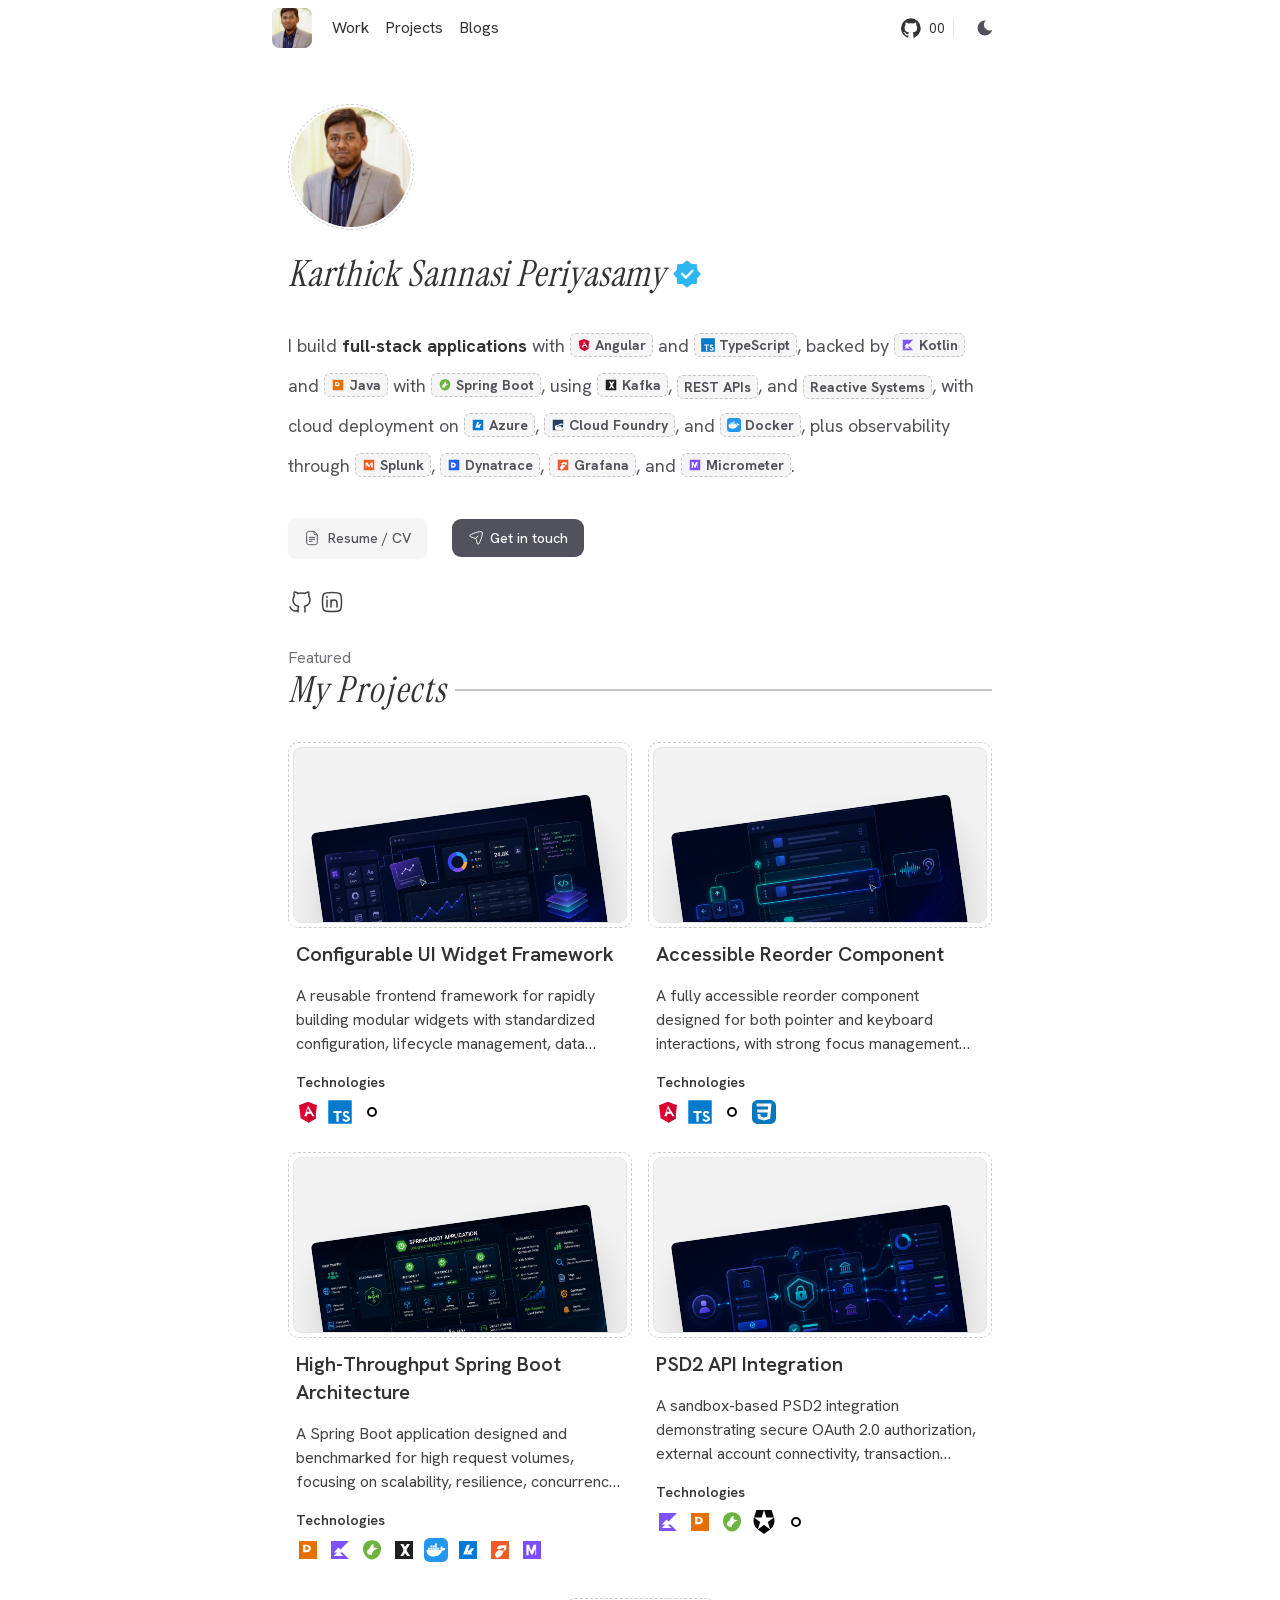
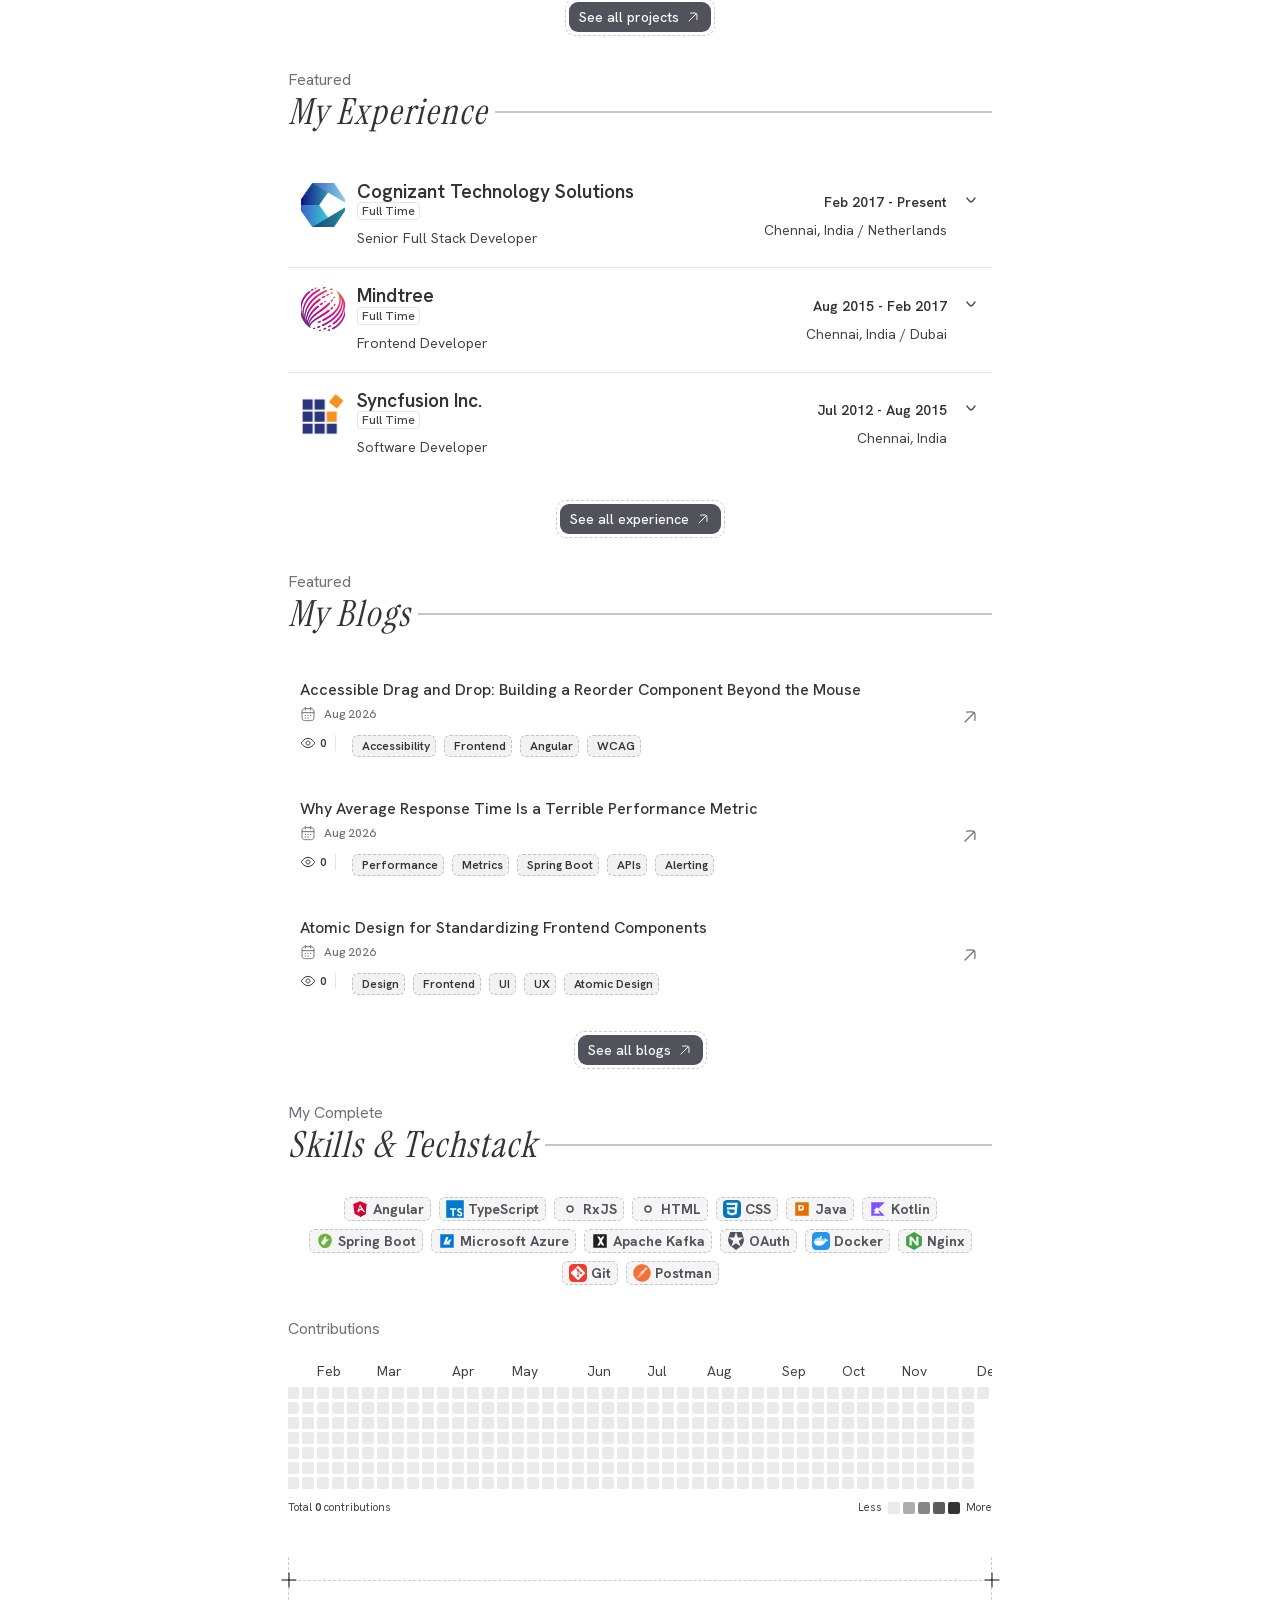
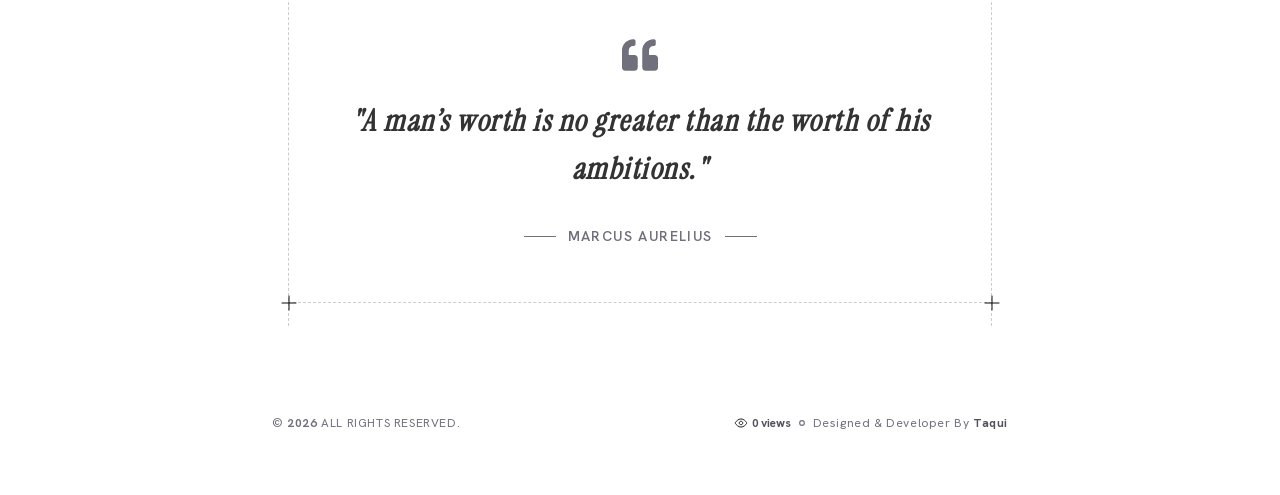
==== commit b830d5a2: "added blog url" ====
--- a/index.html
+++ b/index.html
@@ -1 +1 @@
-<!DOCTYPE html><!--UjEh4RF9X6OM2n9XUxiuP--><html lang="en" class="hanken_grotesk_fd2d649c-module__FK73Cq__variable"><head><meta charSet="utf-8"/><meta name="viewport" content="width=device-width, initial-scale=1"/><link rel="preload" href="/_next/static/media/797e433ab948586e-s.p.29207c2f.woff2" as="font" crossorigin="" type="font/woff2"/><link rel="preload" href="/_next/static/media/c47649aa31f9e140-s.p.7e59dfd6.woff2" as="font" crossorigin="" type="font/woff2"/><link rel="preload" href="/_next/static/media/caa3a2e1cccd8315-s.p.3b6cae6d.woff2" as="font" crossorigin="" type="font/woff2"/><link rel="preload" href="/_next/static/media/e41d5df559864f9e-s.p.380d09ea.woff2" as="font" crossorigin="" type="font/woff2"/><link rel="stylesheet" href="/_next/static/chunks/723059e32215b7be.css" data-precedence="next"/><link rel="preload" as="script" fetchPriority="low" href="/_next/static/chunks/b5eba4662de91afd.js"/><script src="/_next/static/chunks/236f7e5abd6f09ff.js" async=""></script><script src="/_next/static/chunks/053ead3b76fe9925.js" async=""></script><script src="/_next/static/chunks/249261e921aeebba.js" async=""></script><script src="/_next/static/chunks/turbopack-29775bf7593c3ba2.js" async=""></script><script src="/_next/static/chunks/7f27f9630a007744.js" async=""></script><script src="/_next/static/chunks/28f168e22e4b9abf.js" async=""></script><script src="/_next/static/chunks/889e4903b32794cf.js" async=""></script><script src="/_next/static/chunks/59f67464b6d0c073.js" async=""></script><script src="/_next/static/chunks/ff1a16fafef87110.js" async=""></script><script src="/_next/static/chunks/7340adf74ff47ec0.js" async=""></script><script src="/_next/static/chunks/f1cb1fc11d9a2593.js" async=""></script><script src="/_next/static/chunks/c82afadff51a3e97.js" async=""></script><script src="/_next/static/chunks/3f9d9725eae15bda.js" async=""></script><meta name="next-size-adjust" content=""/><title>Karthick Sannasi Periyasamy - Software Engineer &amp; Full Stack Developer</title><meta name="description" content="Portfolio of Karthick Sannasi Periyasamy (Karthick), software engineer and full stack developer building modern products with Next.js, TypeScript, React, and scalable backend systems."/><meta name="author" content="Karthick Sannasi Periyasamy"/><meta name="keywords" content="full stack developer portfolio,software developer portfolio,karthick sannasi periyasamy portfolio,next.js portfolio,react portfolio,Karthick Sannasi Periyasamy,Karthick S P,Karthick Sannasi,software engineer,software developer,full stack developer,web developer,frontend engineer,backend engineer,developer portfolio,typescript,javascript,karthick portfolio,karthick sannasi periyasamy backend developer,karthick sannasi periyasamy frontend developer,karthick sannasi periyasamy full stack developer,karthick sannasi periyasamy javascript developer,karthick sannasi periyasamy software engineer,karthick sannasi periyasamy typescript developer,karthick sannasi periyasamy web developer,python,backend developer,frontend developer,javascript developer,next.js developer"/><meta name="creator" content="Karthick Sannasi Periyasamy"/><meta name="robots" content="index, follow"/><meta name="googlebot" content="index, follow, max-video-preview:-1, max-image-preview:large, max-snippet:-1"/><link rel="canonical" href="http://localhost:3000/"/><meta property="og:title" content="Karthick Sannasi Periyasamy - Software Engineer &amp; Full Stack Developer"/><meta property="og:description" content="Portfolio of Karthick Sannasi Periyasamy (Karthick), software engineer and full stack developer building modern products with Next.js, TypeScript, React, and scalable backend systems."/><meta property="og:url" content="http://localhost:3000/"/><meta property="og:site_name" content="Karthick Sannasi Periyasamy - Portfolio"/><meta property="og:image" content="http://localhost:3000/api/og"/><meta property="og:image:width" content="1200"/><meta property="og:image:height" content="630"/><meta property="og:image:alt" content="Karthick Sannasi Periyasamy - Software Engineer &amp; Full Stack Developer"/><meta property="og:type" content="website"/><meta name="twitter:card" content="summary_large_image"/><meta name="twitter:title" content="Karthick Sannasi Periyasamy - Software Engineer &amp; Full Stack Developer"/><meta name="twitter:description" content="Portfolio of Karthick Sannasi Periyasamy (Karthick), software engineer and full stack developer building modern products with Next.js, TypeScript, React, and scalable backend systems."/><meta name="twitter:image" content="http://localhost:3000/api/og"/><meta name="twitter:image:width" content="1200"/><meta name="twitter:image:height" content="630"/><meta name="twitter:image:alt" content="Karthick Sannasi Periyasamy - Software Engineer &amp; Full Stack Developer"/><link rel="icon" href="/favicon.ico?favicon.693a45fd.ico" sizes="48x48" type="image/x-icon"/><script src="/_next/static/chunks/a6dad97d9634a72d.js" noModule=""></script></head><body class="geist_a71539c9-module__T19VSG__variable geist_mono_8d43a2aa-module__8Li5zG__variable instrument_serif_689fac43-module__DAWPXW__variable antialiased"><div hidden=""><!--$--><!--/$--></div><script>((a,b,c,d,e,f,g,h)=>{let i=document.documentElement,j=["light","dark"];function k(b){var c;(Array.isArray(a)?a:[a]).forEach(a=>{let c="class"===a,d=c&&f?e.map(a=>f[a]||a):e;c?(i.classList.remove(...d),i.classList.add(f&&f[b]?f[b]:b)):i.setAttribute(a,b)}),c=b,h&&j.includes(c)&&(i.style.colorScheme=c)}if(d)k(d);else try{let a=localStorage.getItem(b)||c,d=g&&"system"===a?window.matchMedia("(prefers-color-scheme: dark)").matches?"dark":"light":a;k(d)}catch(a){}})("class","theme","system",null,["light","dark"],null,true,true)</script><main class="min-h-dvh"><header class="container mx-auto max-w-full h-14 flex items-center md:max-w-3xl px-4 sticky top-0 z-50 rounded-md py-2 bg-background/95 supports-backdrop-filter:backdrop-blur-sm supports-backdrop-filter:bg-background/80"><div class="flex items-center justify-between w-full"><div class="flex gap-4"><nav class="flex items-center gap-3 md:gap-4 text"><a data-active="false" class="[@media(hover:hover)_and_(pointer:fine)]:hover:underline text-title [@media(hover:hover)_and_(pointer:fine)]:hover:decoration-2 [@media(hover:hover)_and_(pointer:fine)]:hover:underline-offset-4 data-[active=true]:underline-offset-4 data-[active=true]:decoration-2 data-[active=true]:underline transition-all" href="/work/">Work</a><a data-active="false" class="[@media(hover:hover)_and_(pointer:fine)]:hover:underline text-title [@media(hover:hover)_and_(pointer:fine)]:hover:decoration-2 [@media(hover:hover)_and_(pointer:fine)]:hover:underline-offset-4 data-[active=true]:underline-offset-4 data-[active=true]:decoration-2 data-[active=true]:underline transition-all" href="/projects/">Projects</a><a data-active="false" class="[@media(hover:hover)_and_(pointer:fine)]:hover:underline text-title [@media(hover:hover)_and_(pointer:fine)]:hover:decoration-2 [@media(hover:hover)_and_(pointer:fine)]:hover:underline-offset-4 data-[active=true]:underline-offset-4 data-[active=true]:decoration-2 data-[active=true]:underline transition-all" href="/blogs/">Blogs</a></nav></div><div class="flex items-center gap-2"><a href="https://github.com/spkarthick" target="_blank" rel="noreferrer"><div class="text-title group flex items-center gap-2 border-r pr-2"><svg xmlns="http://www.w3.org/2000/svg" class="group-hover:hidden block transition-all duration-300 ease-in-out" width="20" height="20" viewBox="0 0 432 416"><path fill="currentColor" d="M213.5 0q88.5 0 151 62.5T427 213q0 70-41 125.5T281 416q-14 2-14-11v-58q0-27-15-40q44-5 70.5-27t26.5-77q0-34-22-58q11-26-2-57q-18-5-58 22q-26-7-54-7t-53 7q-18-12-32.5-17.5T107 88h-6q-12 31-2 57q-22 24-22 58q0 55 27 77t70 27q-11 10-13 29q-42 18-62-18q-12-20-33-22q-2 0-4.5.5t-5 3.5t8.5 9q14 7 23 31q1 2 2 4.5t6.5 9.5t13 10.5T130 371t30-2v36q0 13-14 11q-64-22-105-77.5T0 213q0-88 62.5-150.5T213.5 0z"></path></svg><svg xmlns="http://www.w3.org/2000/svg" width="24" height="24" viewBox="0 0 24 24" fill="none" color="currentColor" class="size-5 group-hover:block hidden transition-all duration-300 ease-in-out"><path d="M16.5 7.5L6 18" stroke="currentColor" stroke-linecap="round" stroke-width="1.5"></path><path d="M8 6.18791C8 6.18791 16.0479 5.50949 17.2692 6.73079C18.4906 7.95209 17.812 16 17.812 16" stroke="currentColor" stroke-linecap="round" stroke-linejoin="round" stroke-width="1.5"></path></svg><span class="text-sm"> <!-- -->00</span></div></a><button data-slot="theme-toggler-button" class="focus-visible:border-ring cursor-pointer focus-visible:ring-ring/50 aria-invalid:ring-destructive/20 dark:aria-invalid:ring-destructive/40 aria-invalid:border-destructive dark:aria-invalid:border-destructive/50 rounded-lg border border-transparent bg-clip-padding text-sm font-medium focus-visible:ring-[3px] aria-invalid:ring-[3px] [&amp;_svg:not([class*=&#x27;size-&#x27;])]:size-4 inline-flex items-center justify-center whitespace-nowrap transition-all disabled:pointer-events-none disabled:opacity-50 [&amp;_svg]:pointer-events-none shrink-0 [&amp;_svg]:shrink-0 outline-none group/button select-none hover:bg-muted hover:text-foreground dark:hover:bg-muted/50 aria-expanded:bg-muted aria-expanded:text-foreground h-9 gap-1.5 px-2.5 has-data-[icon=inline-end]:pr-3 has-data-[icon=inline-start]:pl-3"><svg xmlns="http://www.w3.org/2000/svg" aria-hidden="true" class="size-6 text-primary" fill="currentColor" stroke-linecap="round" viewBox="0 0 32 32"><clipPath id="skiper-btn-2"><path d="M0-5h30a1 1 0 0 0 9 13v24H0Z"></path></clipPath><g clip-path="url(#skiper-btn-2)"><circle cx="16" cy="16"></circle><g stroke="currentColor" stroke-width="1.5"><path d="M16 5.5v-4"></path><path d="M16 30.5v-4"></path><path d="M1.5 16h4"></path><path d="M26.5 16h4"></path><path d="m23.4 8.6 2.8-2.8"></path><path d="m5.7 26.3 2.9-2.9"></path><path d="m5.8 5.8 2.8 2.8"></path><path d="m23.4 23.4 2.9 2.9"></path></g></g></svg></button><style>::view-transition-old(root), ::view-transition-new(root){animation:none;mix-blend-mode:normal;}</style></div></div></header><div class="container mx-auto max-w-full md:max-w-3xl px-4 h-auto md:py-12 py-4"><div class="relative mb-6 h-fit w-full md:px-4 animate-fade-in-up flex"><div class="relative p-[2px] border border-dashed dark:border-white/30 border-black/20 rounded-full w-fit"><div class="relative md:size-30 size-28 rounded-full overflow-hidden bg-blue-300  transition-all duration-300 group-hover:scale-105"><img alt="Karthick Sannasi Periyasamy" loading="lazy" width="120" height="120" decoding="async" data-nimg="1" class="hover:scale-110 transition-all duration-300 ease-in-out" style="color:transparent" src="/1734156552263.jpg"/></div></div></div><div class="relative space-y-8 md:px-4 animate-fade-in-blur"><div class="flex items-center justify-start flex-1  "><div class="flex items-center gap-4 relative "><div class="flex flex-col gap-2"><div class="flex items-center gap-2"><h1 class="text-3xl md:text-4xl font-instrument-serif italic font-medium text-title dark:text-gray-50 tracking-wide transition-colors duration-300">Karthick Sannasi Periyasamy</h1><svg xmlns="http://www.w3.org/2000/svg" viewBox="0 0 24 24" width="28" height="28" fill="#2db6f0" class="hover:rotate-360 transition-all duration-300 "><path xmlns="http://www.w3.org/2000/svg" fill="#2db6f0" d="M15.616 3.268L12 .186L8.383 3.268l-4.737.378l-.378 4.737L.186 12l3.082 3.617l.378 4.737l4.737.378l3.616 3.082l3.617-3.082l4.737-.378l.378-4.737L23.813 12l-3.082-3.617l-.378-4.737zM11 16.414L6.585 12L8 10.586l3 3l5.5-5.5L17.914 9.5z"></path></svg></div></div></div></div><div class="text-base md:text-lg text-primary leading-10 ">I build <b class="text-title">full-stack applications</b> with<!-- --> <a target="_blank" style="text-decoration:none" class="inline-flex h-6 items-center no-underline  bg-muted  border border-dashed dark:border-white/30 border-black/20 py-0.5 px-[6px] rounded-[6px] skill-inner-shadow self-end text-primary overflow-hidden" href="https://angular.io/"><div class="shrink-0 "><svg xmlns="http://www.w3.org/2000/svg" width="14" height="14" viewBox="0 0 128 128"><path fill="#DD0031" d="M64 9 16 28l9 69 39 21 39-21 9-69L64 9Z"></path><path fill="#C3002F" d="M64 9v26l35 13 7 52-42 22V9Z"></path><path fill="#fff" d="M64 31 44 86h13l5-13h19l5 13h13L64 31Zm8 32H56l8-19 8 19Z"></path></svg></div><p class="ml-1 text-sm font-bold">Angular</p></a> <!-- -->and<!-- --> <a target="_blank" style="text-decoration:none" class="inline-flex h-6 items-center no-underline  bg-muted  border border-dashed dark:border-white/30 border-black/20 py-0.5 px-[6px] rounded-[6px] skill-inner-shadow self-end text-primary overflow-hidden" href="https://www.typescriptlang.org/"><div class="shrink-0 "><svg xmlns="http://www.w3.org/2000/svg" viewBox="0 0 128 128" width="14" height="14" fill="currentColor"><path xmlns="http://www.w3.org/2000/svg" fill="#fff" d="M22.67 47h99.67v73.67H22.67z"></path><path xmlns="http://www.w3.org/2000/svg" fill="#007acc" d="M1.5 63.91v62.5h125v-125H1.5zm100.73-5a15.56 15.56 0 0 1 7.82 4.5a20.58 20.58 0 0 1 3 4c0 .16-5.4 3.81-8.69 5.85c-.12.08-.6-.44-1.13-1.23a7.09 7.09 0 0 0-5.87-3.53c-3.79-.26-6.23 1.73-6.21 5a4.58 4.58 0 0 0 .54 2.34c.83 1.73 2.38 2.76 7.24 4.86c8.95 3.85 12.78 6.39 15.16 10c2.66 4 3.25 10.46 1.45 15.24c-2 5.2-6.9 8.73-13.83 9.9a38.32 38.32 0 0 1-9.52-.1a23 23 0 0 1-12.72-6.63c-1.15-1.27-3.39-4.58-3.25-4.82a9.34 9.34 0 0 1 1.15-.73L82 101l3.59-2.08l.75 1.11a16.78 16.78 0 0 0 4.74 4.54c4 2.1 9.46 1.81 12.16-.62a5.43 5.43 0 0 0 .69-6.92c-1-1.39-3-2.56-8.59-5c-6.45-2.78-9.23-4.5-11.77-7.24a16.48 16.48 0 0 1-3.43-6.25a25 25 0 0 1-.22-8c1.33-6.23 6-10.58 12.82-11.87a31.66 31.66 0 0 1 9.49.26zm-29.34 5.24v5.12H56.66v46.23H45.15V69.26H28.88v-5a49.19 49.19 0 0 1 .12-5.17C29.08 59 39 59 51 59h21.83z"></path></svg></div><p class="ml-1 text-sm font-bold">TypeScript</p></a>, backed by<!-- --> <a target="_blank" style="text-decoration:none" class="inline-flex h-6 items-center no-underline  bg-muted  border border-dashed dark:border-white/30 border-black/20 py-0.5 px-[6px] rounded-[6px] skill-inner-shadow self-end text-primary overflow-hidden" href="https://kotlinlang.org/"><div class="shrink-0 "><svg xmlns="http://www.w3.org/2000/svg" width="14" height="14" viewBox="0 0 128 128"><path fill="#7F52FF" d="M112 112H16V16h96l-48 48 48 48Z"></path><path fill="#fff" d="M31 96 56 70l25 26H31Zm25-45 25 26H31l25-26Z"></path></svg></div><p class="ml-1 text-sm font-bold">Kotlin</p></a> <!-- -->and<!-- --> <a target="_blank" style="text-decoration:none" class="inline-flex h-6 items-center no-underline  bg-muted  border border-dashed dark:border-white/30 border-black/20 py-0.5 px-[6px] rounded-[6px] skill-inner-shadow self-end text-primary overflow-hidden" href="https://www.oracle.com/java/"><div class="shrink-0 "><svg xmlns="http://www.w3.org/2000/svg" width="14" height="14" viewBox="0 0 128 128"><path fill="#E76F00" d="M16 16h96v96H16z"></path><path fill="#fff" d="M38 92V36h17c14 0 24 8 24 20s-10 20-24 20H38v16Zm12-28h5c8 0 12-4 12-10s-4-10-12-10h-5v20Z"></path></svg></div><p class="ml-1 text-sm font-bold">Java</p></a> <!-- -->with<!-- --> <a target="_blank" style="text-decoration:none" class="inline-flex h-6 items-center no-underline  bg-muted  border border-dashed dark:border-white/30 border-black/20 py-0.5 px-[6px] rounded-[6px] skill-inner-shadow self-end text-primary overflow-hidden" href="https://spring.io/projects/spring-boot"><div class="shrink-0 "><svg xmlns="http://www.w3.org/2000/svg" width="14" height="14" viewBox="0 0 128 128"><path fill="#6DB33F" d="M64 12c-26 0-48 18-48 44 0 31 22 58 48 58s48-27 48-58c0-26-22-44-48-44Z"></path><path fill="#fff" d="M72 31c-14 6-22 20-22 36 0 10 4 19 11 27 2-12 7-22 17-30 5-4 12-7 17-9-7-2-15-4-23-4Z"></path><path fill="#fff" d="M51 89c7 0 13-7 13-15 0-8-6-15-13-15s-13 7-13 15c0 8 6 15 13 15Z"></path></svg></div><p class="ml-1 text-sm font-bold">Spring Boot</p></a>, using<!-- --> <a target="_blank" style="text-decoration:none" class="inline-flex h-6 items-center no-underline  bg-muted  border border-dashed dark:border-white/30 border-black/20 py-0.5 px-[6px] rounded-[6px] skill-inner-shadow self-end text-primary overflow-hidden" href="https://kafka.apache.org/"><div class="shrink-0 "><svg xmlns="http://www.w3.org/2000/svg" width="14" height="14" viewBox="0 0 128 128"><path fill="#231F20" d="M16 16h96v96H16z"></path><path fill="#fff" d="M44 32h16l20 32L60 96H44l20-32L44 32Zm36 0h16l-20 32 20 32H80l-22-32L80 32Z"></path></svg></div><p class="ml-1 text-sm font-bold">Kafka</p></a>,<!-- --> <a target="_blank" style="text-decoration:none" class="inline-flex h-6 items-center no-underline  bg-muted  border border-dashed dark:border-white/30 border-black/20 py-0.5 px-[6px] rounded-[6px] skill-inner-shadow self-end text-primary overflow-hidden" href="https://en.wikipedia.org/wiki/Representational_state_transfer"><p class=" text-sm font-bold">REST APIs</p></a>, and<!-- --> <a target="_blank" style="text-decoration:none" class="inline-flex h-6 items-center no-underline  bg-muted  border border-dashed dark:border-white/30 border-black/20 py-0.5 px-[6px] rounded-[6px] skill-inner-shadow self-end text-primary overflow-hidden" href="https://www.reactivemanifesto.org/"><p class=" text-sm font-bold">Reactive Systems</p></a>, with cloud deployment on<!-- --> <a target="_blank" style="text-decoration:none" class="inline-flex h-6 items-center no-underline  bg-muted  border border-dashed dark:border-white/30 border-black/20 py-0.5 px-[6px] rounded-[6px] skill-inner-shadow self-end text-primary overflow-hidden" href="https://azure.microsoft.com/"><div class="shrink-0 "><svg xmlns="http://www.w3.org/2000/svg" width="14" height="14" viewBox="0 0 128 128"><path fill="#0078D4" d="M16 16h96v96H16z"></path><path fill="#fff" d="M38 88 58 36h16l-18 52H38Zm18 0 24-34h17l-24 34H56Zm14-22 18 22H67l-11-22h14Z"></path></svg></div><p class="ml-1 text-sm font-bold">Azure</p></a>,<!-- --> <a target="_blank" style="text-decoration:none" class="inline-flex h-6 items-center no-underline  bg-muted  border border-dashed dark:border-white/30 border-black/20 py-0.5 px-[6px] rounded-[6px] skill-inner-shadow self-end text-primary overflow-hidden" href="https://www.cloudfoundry.org/"><div class="shrink-0 "><svg xmlns="http://www.w3.org/2000/svg" width="14" height="14" viewBox="0 0 128 128"><path fill="#2A3F5F" d="M16 16h96v96H16z"></path><path fill="#fff" d="M36 82c0-10 8-18 18-18 4 0 8 1 11 4 4-10 15-17 27-17 16 0 29 12 29 29 0 16-13 29-29 29H52c-9 0-16-7-16-16Zm28-7h18c4 0 7-3 7-7s-3-7-7-7c-4 0-7 3-7 7v3H64c-4 0-7 3-7 7s3 7 7 7Zm26 10h10c7 0 12-5 12-12s-5-12-12-12h-10v24Z"></path></svg></div><p class="ml-1 text-sm font-bold">Cloud Foundry</p></a>, and<!-- --> <a target="_blank" style="text-decoration:none" class="inline-flex h-6 items-center no-underline  bg-muted  border border-dashed dark:border-white/30 border-black/20 py-0.5 px-[6px] rounded-[6px] skill-inner-shadow self-end text-primary overflow-hidden" href="https://www.docker.com/"><div class="shrink-0 "><svg xmlns="http://www.w3.org/2000/svg" viewBox="0 0 256 256" width="14" height="14" fill="currentColor"><g xmlns="http://www.w3.org/2000/svg" fill="none"><rect width="256" height="256" fill="#2396ED" rx="60"></rect><path fill="#fff" d="M141.187 122.123h20.717v-18.744h-20.717v18.744Zm-24.662 0h20.716v-18.744h-20.716v18.744Zm-24.17 0h20.717v-18.744H92.355v18.744Zm-24.17 0H88.41v-18.744H68.186v18.744Zm-24.662 0H64.24v-18.744H43.523v18.744Zm24.663-22.69h20.223V80.69H68.186v18.743Zm24.17 0h20.716V80.69H92.355v18.743Zm24.169 0h20.716V80.69h-20.716v18.743Zm0-22.69h20.716V58h-20.716v18.744ZM228 113.739s-8.879-8.386-27.129-5.426c-1.973-14.305-17.264-22.69-17.264-22.69s-14.304 17.264-3.946 36.501c-2.959 1.48-7.892 3.453-15.291 3.453H28.726c-2.467 9.372-2.467 71.521 65.602 71.521c48.832 0 85.333-22.689 102.597-64.123C222.574 134.948 228 113.738 228 113.738Z"></path></g></svg></div><p class="ml-1 text-sm font-bold">Docker</p></a>, plus observability through<!-- --> <a target="_blank" style="text-decoration:none" class="inline-flex h-6 items-center no-underline  bg-muted  border border-dashed dark:border-white/30 border-black/20 py-0.5 px-[6px] rounded-[6px] skill-inner-shadow self-end text-primary overflow-hidden" href="https://www.splunk.com/"><div class="shrink-0 "><svg xmlns="http://www.w3.org/2000/svg" width="14" height="14" viewBox="0 0 128 128"><path fill="#F15A24" d="M16 16h96v96H16z"></path><path fill="#fff" d="M34 86V42h14l18 25 18-25h14v44H84V59L66 82H58L40 59v27H34Z"></path></svg></div><p class="ml-1 text-sm font-bold">Splunk</p></a>,<!-- --> <a target="_blank" style="text-decoration:none" class="inline-flex h-6 items-center no-underline  bg-muted  border border-dashed dark:border-white/30 border-black/20 py-0.5 px-[6px] rounded-[6px] skill-inner-shadow self-end text-primary overflow-hidden" href="https://www.dynatrace.com/"><div class="shrink-0 "><svg xmlns="http://www.w3.org/2000/svg" width="14" height="14" viewBox="0 0 128 128"><path fill="#1F5EFF" d="M16 16h96v96H16z"></path><path fill="#fff" d="M36 88V40h18c17 0 27 9 27 24s-10 24-27 24H36Zm14-14h4c9 0 13-5 13-10s-4-10-13-10h-4v20Z"></path></svg></div><p class="ml-1 text-sm font-bold">Dynatrace</p></a>,<!-- --> <a target="_blank" style="text-decoration:none" class="inline-flex h-6 items-center no-underline  bg-muted  border border-dashed dark:border-white/30 border-black/20 py-0.5 px-[6px] rounded-[6px] skill-inner-shadow self-end text-primary overflow-hidden" href="https://grafana.com/"><div class="shrink-0 "><svg xmlns="http://www.w3.org/2000/svg" width="14" height="14" viewBox="0 0 128 128"><path fill="#F05A28" d="M16 16h96v96H16z"></path><path fill="#fff" d="M36 86c7-10 15-19 25-26 8-5 16-8 24-8 0 12-2 23-8 33-7 11-17 18-29 22-7-7-10-14-12-21Zm28-47c-7 3-13 8-18 15 5 4 11 8 18 10 10 4 20 4 31 2 3-9 4-18 2-28-12 0-23 1-33 1Z"></path></svg></div><p class="ml-1 text-sm font-bold">Grafana</p></a>, and<!-- --> <a target="_blank" style="text-decoration:none" class="inline-flex h-6 items-center no-underline  bg-muted  border border-dashed dark:border-white/30 border-black/20 py-0.5 px-[6px] rounded-[6px] skill-inner-shadow self-end text-primary overflow-hidden" href="https://micrometer.io/"><div class="shrink-0 "><svg xmlns="http://www.w3.org/2000/svg" width="14" height="14" viewBox="0 0 128 128"><path fill="#7C4DFF" d="M16 16h96v96H16z"></path><path fill="#fff" d="M34 92V36h14l12 32 12-32h14v56H82V57L68 88H60L46 57v35H34Z"></path></svg></div><p class="ml-1 text-sm font-bold">Micrometer</p></a>.</div><div class=" flex gap-6 items-center "><a href="/resume/"><button class="inline-flex items-center cursor-pointer justify-center gap-2 whitespace-nowrap text-sm font-medium transition-[box-shadow,_color,_background-color,_border-color,_outline-color,_text-decoration-color,_fill,_stroke] disabled:pointer-events-none disabled:opacity-50 [&amp;_svg]:pointer-events-none [&amp;_svg:not([class*=&#x27;size-&#x27;])]:size-4 shrink-0 [&amp;_svg]:shrink-0 outline-none focus-visible:border-ring focus-visible:ring-ring/50 focus-visible:ring-[3px] aria-invalid:ring-destructive/20 dark:aria-invalid:ring-destructive/40 aria-invalid:border-destructive [--liquid-button-background-color:var(--accent)] [--liquid-button-color:var(--primary)] text-primary hover:text-primary-foreground shadow-xs h-10 rounded-md px-6 has-[&gt;svg]:px-4" tabindex="0" style="--liquid-button-fill-width:-1%;--liquid-button-fill-height:3px;--liquid-button-delay:0s;background:linear-gradient(var(--liquid-button-color) 0 0) no-repeat calc(200% - var(--liquid-button-fill-width, -1%)) 100% / 200% var(--liquid-button-fill-height, 0.2em);background-color:var(--liquid-button-background-color);transition:background 0.3s var(--liquid-button-delay, 0s), color 0.3s 0.3s, background-position 0.3s calc(0.3s - var(--liquid-button-delay, 0s))"><svg xmlns="http://www.w3.org/2000/svg" width="24" height="24" viewBox="0 0 24 24" fill="none" color="currentColor" class=""><path d="M15 2.5V4C15 5.41421 15 6.12132 15.4393 6.56066C15.8787 7 16.5858 7 18 7H19.5" stroke="currentColor" stroke-linecap="round" stroke-linejoin="round" stroke-width="1.5"></path><path d="M4 16V8C4 5.17157 4 3.75736 4.87868 2.87868C5.75736 2 7.17157 2 10 2H14.1716C14.5803 2 14.7847 2 14.9685 2.07612C15.1522 2.15224 15.2968 2.29676 15.5858 2.58579L19.4142 6.41421C19.7032 6.70324 19.8478 6.84776 19.9239 7.03153C20 7.2153 20 7.41968 20 7.82843V16C20 18.8284 20 20.2426 19.1213 21.1213C18.2426 22 16.8284 22 14 22H10C7.17157 22 5.75736 22 4.87868 21.1213C4 20.2426 4 18.8284 4 16Z" stroke="currentColor" stroke-linecap="round" stroke-linejoin="round" stroke-width="1.5"></path><path d="M8 11H16M8 14H16M8 17H12.1708" stroke="currentColor" stroke-linecap="round" stroke-linejoin="round" stroke-width="1.5"></path></svg>Resume / CV</button></a><a href="mailto:spkarthick91@gmail.com"><div style="transform:none"><button type="button" class="focus-visible:border-ring cursor-pointer focus-visible:ring-ring/50 aria-invalid:ring-destructive/20 dark:aria-invalid:ring-destructive/40 aria-invalid:border-destructive dark:aria-invalid:border-destructive/50 rounded-lg border border-transparent bg-clip-padding text-sm font-medium focus-visible:ring-[3px] aria-invalid:ring-[3px] [&amp;_svg:not([class*=&#x27;size-&#x27;])]:size-4 inline-flex items-center justify-center whitespace-nowrap transition-all disabled:pointer-events-none disabled:opacity-50 [&amp;_svg]:pointer-events-none shrink-0 [&amp;_svg]:shrink-0 outline-none group/button select-none bg-primary text-primary-foreground hover:bg-primary/80 h-10 gap-1.5 px-4 has-data-[icon=inline-end]:pr-3 has-data-[icon=inline-start]:pl-3"><div style="transform:none"><div class="flex gap-1.5 items-center"><svg xmlns="http://www.w3.org/2000/svg" width="24" height="24" viewBox="0 0 24 24" fill="none" color="currentColor" class=""><path d="M21.0477 3.05293C18.8697 0.707363 2.48648 6.4532 2.50001 8.551C2.51535 10.9299 8.89809 11.6617 10.6672 12.1581C11.7311 12.4565 12.016 12.7625 12.2613 13.8781C13.3723 18.9305 13.9301 21.4435 15.2014 21.4996C17.2278 21.5892 23.1733 5.342 21.0477 3.05293Z" stroke="currentColor" stroke-width="1.5"></path><path d="M11.4999 12.5L14.9999 9" stroke="currentColor" stroke-linecap="round" stroke-linejoin="round" stroke-width="1.5"></path></svg><span>Get in touch</span></div></div></button></div>      </a></div><div class="flex flex-row gap-2 items-center "><div data-slot="tooltip-trigger" data-side="top" data-align="center" data-state="closed"><a href="https://github.com/spkarthick" target="_blank" rel="noopener noreferrer" class="text-muted-foreground hover:text-primary"><svg xmlns="http://www.w3.org/2000/svg" width="24" height="24" viewBox="0 0 24 24" fill="none" color="currentColor" class=""><path d="M10 20.5675C6.57143 21.7248 3.71429 20.5675 2 17" stroke="currentColor" stroke-linecap="round" stroke-linejoin="round" stroke-width="1.5"></path><path d="M10 22V18.7579C10 18.1596 10.1839 17.6396 10.4804 17.1699C10.6838 16.8476 10.5445 16.3904 10.1771 16.2894C7.13394 15.4528 5 14.1077 5 9.64606C5 8.48611 5.38005 7.39556 6.04811 6.4464C6.21437 6.21018 6.29749 6.09208 6.31748 5.9851C6.33746 5.87813 6.30272 5.73852 6.23322 5.45932C5.95038 4.32292 5.96871 3.11619 6.39322 2.02823C6.39322 2.02823 7.27042 1.74242 9.26698 2.98969C9.72282 3.27447 9.95075 3.41686 10.1515 3.44871C10.3522 3.48056 10.6206 3.41384 11.1573 3.28041C11.8913 3.09795 12.6476 3 13.5 3C14.3524 3 15.1087 3.09795 15.8427 3.28041C16.3794 3.41384 16.6478 3.48056 16.8485 3.44871C17.0493 3.41686 17.2772 3.27447 17.733 2.98969C19.7296 1.74242 20.6068 2.02823 20.6068 2.02823C21.0313 3.11619 21.0496 4.32292 20.7668 5.45932C20.6973 5.73852 20.6625 5.87813 20.6825 5.9851C20.7025 6.09207 20.7856 6.21019 20.9519 6.4464C21.6199 7.39556 22 8.48611 22 9.64606C22 14.1077 19.8661 15.4528 16.8229 16.2894C16.4555 16.3904 16.3162 16.8476 16.5196 17.1699C16.8161 17.6396 17 18.1596 17 18.7579V22" stroke="currentColor" stroke-linecap="round" stroke-linejoin="round" stroke-width="1.5"></path></svg></a></div><div data-slot="tooltip-trigger" data-side="top" data-align="center" data-state="closed"><a href="https://www.linkedin.com/in/karthick-s-p/" target="_blank" rel="noopener noreferrer" class="text-muted-foreground hover:text-primary"><svg xmlns="http://www.w3.org/2000/svg" width="24" height="24" viewBox="0 0 24 24" fill="none" color="currentColor" class=""><path d="M7 10V17" stroke="currentColor" stroke-linecap="round" stroke-linejoin="round" stroke-width="1.5"></path><path d="M11 13V17M11 13C11 11.3431 12.3431 10 14 10C15.6569 10 17 11.3431 17 13V17M11 13V10" stroke="currentColor" stroke-linecap="round" stroke-linejoin="round" stroke-width="1.5"></path><path d="M7.00801 7L6.99902 7" stroke="currentColor" stroke-linecap="round" stroke-linejoin="round" stroke-width="2"></path><path d="M2.5 12C2.5 7.52166 2.5 5.28249 3.89124 3.89124C5.28249 2.5 7.52166 2.5 12 2.5C16.4783 2.5 18.7175 2.5 20.1088 3.89124C21.5 5.28249 21.5 7.52166 21.5 12C21.5 16.4783 21.5 18.7175 20.1088 20.1088C18.7175 21.5 16.4783 21.5 12 21.5C7.52166 21.5 5.28249 21.5 3.89124 20.1088C2.5 18.7175 2.5 16.4783 2.5 12Z" stroke="currentColor" stroke-linejoin="round" stroke-width="1.5"></path></svg></a></div></div><div class="w-full  "><div><p class="md:text-base text-sm text-subtle">Featured</p><div class="flex items-center gap-2"><h2 class="md:text-4xl text-3xl text-title font-medium font-instrument-serif italic  tracking-wider shrink-0">My Projects</h2><div class="w-full h-0.5 bg-muted-foreground/30 grow"></div></div></div><div class="grid grid-cols-1 md:grid-cols-2 gap-4 mt-8"><div class="relative flex w-full cursor-pointer flex-col items-start overflow-hidden  group/image" tabindex="0"><div class="p-1 rounded-[10px]  w-full border border-dashed dark:border-white/30 border-black/20 "><div class="w-full bg-black/5 dark:bg-white/15 aspect-4/3 h-44 relative rounded-[8px] border  border-border overflow-hidden "><div class="h-auto w-[85%] absolute mx-auto left-0 right-0 aspect-4/2 shadow-2xl rounded-sm overflow-hidden" style="bottom:-2rem;transform:rotate(-8deg)"><img alt="Configurable UI Widget Framework" loading="lazy" decoding="async" data-nimg="fill" class="object-cover h-full w-auto" style="position:absolute;height:100%;width:100%;left:0;top:0;right:0;bottom:0;color:transparent" src="/project_banners/widget_framework_banner.png"/></div></div></div><div class="px-2 py-3 flex w-full flex-col gap-4"><div class="flex items-center justify-between"><span class="text-xl font-semibold text-title">Configurable UI Widget Framework</span><div class="flex gap-2 items-center text-muted-foreground [&amp;_svg]:cursor-pointer [&amp;_svg]:transition-colors [&amp;_svg]:hover:text-primary"><button data-slot="button" data-variant="ghost" data-size="icon-lg" class="focus-visible:border-ring cursor-pointer focus-visible:ring-ring/50 aria-invalid:ring-destructive/20 dark:aria-invalid:ring-destructive/40 aria-invalid:border-destructive dark:aria-invalid:border-destructive/50 rounded-lg border border-transparent bg-clip-padding text-sm font-medium focus-visible:ring-[3px] aria-invalid:ring-[3px] [&amp;_svg:not([class*=&#x27;size-&#x27;])]:size-4 items-center justify-center whitespace-nowrap transition-all disabled:pointer-events-none disabled:opacity-50 [&amp;_svg]:pointer-events-none shrink-0 [&amp;_svg]:shrink-0 outline-none group/button select-none hover:bg-muted hover:text-foreground dark:hover:bg-muted/50 aria-expanded:bg-muted aria-expanded:text-foreground flex sm:hidden p-0 size-6 m-0"><svg xmlns="http://www.w3.org/2000/svg" width="24" height="24" viewBox="0 0 24 24" fill="none" color="currentColor" class=""><path d="M8.00001 3.09779C8.00001 3.09779 4.03375 2.74194 3.38784 3.38785C2.74192 4.03375 3.09784 8 3.09784 8" stroke="currentColor" stroke-linecap="round" stroke-linejoin="round" stroke-width="1.5"></path><path d="M8.00001 20.9022C8.00001 20.9022 4.03375 21.2581 3.38784 20.6122C2.74192 19.9662 3.09784 16 3.09784 16" stroke="currentColor" stroke-linecap="round" stroke-linejoin="round" stroke-width="1.5"></path><path d="M16 3.09779C16 3.09779 19.9663 2.74194 20.6122 3.38785C21.2581 4.03375 20.9022 8 20.9022 8" stroke="currentColor" stroke-linecap="round" stroke-linejoin="round" stroke-width="1.5"></path><path d="M16 20.9022C16 20.9022 19.9663 21.2581 20.6122 20.6122C21.2581 19.9662 20.9022 16 20.9022 16" stroke="currentColor" stroke-linecap="round" stroke-linejoin="round" stroke-width="1.5"></path><path d="M14.0107 9.99847L20.0625 3.94678" stroke="currentColor" stroke-linecap="round" stroke-linejoin="round" stroke-width="1.5"></path><path d="M9.99696 14.0024L3.63966 20.3807" stroke="currentColor" stroke-linecap="round" stroke-linejoin="round" stroke-width="1.5"></path><path d="M9.99732 10.0024L3.84571 3.85889" stroke="currentColor" stroke-linecap="round" stroke-linejoin="round" stroke-width="1.5"></path><path d="M13.9795 14.0024L20.5279 20.4983" stroke="currentColor" stroke-linecap="round" stroke-linejoin="round" stroke-width="1.5"></path></svg></button></div></div><p class="text-muted-foreground text-base text-start line-clamp-3">A reusable frontend framework for rapidly building modular widgets with standardized configuration, lifecycle management, data loading, error handling, and shared UI behavior.</p><div class="flex flex-col gap-2 w-full"><span class="text-sm font-semibold text-title">Technologies</span><div class="flex gap-2 items-center flex-wrap"><div class="flex items-center gap-2"><svg xmlns="http://www.w3.org/2000/svg" width="24" height="24" viewBox="0 0 128 128"><path fill="#DD0031" d="M64 9 16 28l9 69 39 21 39-21 9-69L64 9Z"></path><path fill="#C3002F" d="M64 9v26l35 13 7 52-42 22V9Z"></path><path fill="#fff" d="M64 31 44 86h13l5-13h19l5 13h13L64 31Zm8 32H56l8-19 8 19Z"></path></svg></div><div class="flex items-center gap-2"><svg xmlns="http://www.w3.org/2000/svg" viewBox="0 0 128 128" width="24" height="24" fill="currentColor"><path xmlns="http://www.w3.org/2000/svg" fill="#fff" d="M22.67 47h99.67v73.67H22.67z"></path><path xmlns="http://www.w3.org/2000/svg" fill="#007acc" d="M1.5 63.91v62.5h125v-125H1.5zm100.73-5a15.56 15.56 0 0 1 7.82 4.5a20.58 20.58 0 0 1 3 4c0 .16-5.4 3.81-8.69 5.85c-.12.08-.6-.44-1.13-1.23a7.09 7.09 0 0 0-5.87-3.53c-3.79-.26-6.23 1.73-6.21 5a4.58 4.58 0 0 0 .54 2.34c.83 1.73 2.38 2.76 7.24 4.86c8.95 3.85 12.78 6.39 15.16 10c2.66 4 3.25 10.46 1.45 15.24c-2 5.2-6.9 8.73-13.83 9.9a38.32 38.32 0 0 1-9.52-.1a23 23 0 0 1-12.72-6.63c-1.15-1.27-3.39-4.58-3.25-4.82a9.34 9.34 0 0 1 1.15-.73L82 101l3.59-2.08l.75 1.11a16.78 16.78 0 0 0 4.74 4.54c4 2.1 9.46 1.81 12.16-.62a5.43 5.43 0 0 0 .69-6.92c-1-1.39-3-2.56-8.59-5c-6.45-2.78-9.23-4.5-11.77-7.24a16.48 16.48 0 0 1-3.43-6.25a25 25 0 0 1-.22-8c1.33-6.23 6-10.58 12.82-11.87a31.66 31.66 0 0 1 9.49.26zm-29.34 5.24v5.12H56.66v46.23H45.15V69.26H28.88v-5a49.19 49.19 0 0 1 .12-5.17C29.08 59 39 59 51 59h21.83z"></path></svg></div><div class="flex items-center gap-2"><svg xmlns="http://www.w3.org/2000/svg" width="24" height="24" viewBox="0 0 24 24"><path fill="none" stroke="currentColor" stroke-linecap="round" stroke-linejoin="round" stroke-width="2" d="M8 12a4 4 0 1 0 8 0a4 4 0 1 0-8 0"></path></svg></div></div></div></div></div><div class="relative flex w-full cursor-pointer flex-col items-start overflow-hidden  group/image" tabindex="0"><div class="p-1 rounded-[10px]  w-full border border-dashed dark:border-white/30 border-black/20 "><div class="w-full bg-black/5 dark:bg-white/15 aspect-4/3 h-44 relative rounded-[8px] border  border-border overflow-hidden "><div class="h-auto w-[85%] absolute mx-auto left-0 right-0 aspect-4/2 shadow-2xl rounded-sm overflow-hidden" style="bottom:-2rem;transform:rotate(-8deg)"><img alt="Accessible Reorder Component" loading="lazy" decoding="async" data-nimg="fill" class="object-cover h-full w-auto" style="position:absolute;height:100%;width:100%;left:0;top:0;right:0;bottom:0;color:transparent" src="/project_banners/reorder_component_banner.png"/></div></div></div><div class="px-2 py-3 flex w-full flex-col gap-4"><div class="flex items-center justify-between"><span class="text-xl font-semibold text-title">Accessible Reorder Component</span><div class="flex gap-2 items-center text-muted-foreground [&amp;_svg]:cursor-pointer [&amp;_svg]:transition-colors [&amp;_svg]:hover:text-primary"><button data-slot="button" data-variant="ghost" data-size="icon-lg" class="focus-visible:border-ring cursor-pointer focus-visible:ring-ring/50 aria-invalid:ring-destructive/20 dark:aria-invalid:ring-destructive/40 aria-invalid:border-destructive dark:aria-invalid:border-destructive/50 rounded-lg border border-transparent bg-clip-padding text-sm font-medium focus-visible:ring-[3px] aria-invalid:ring-[3px] [&amp;_svg:not([class*=&#x27;size-&#x27;])]:size-4 items-center justify-center whitespace-nowrap transition-all disabled:pointer-events-none disabled:opacity-50 [&amp;_svg]:pointer-events-none shrink-0 [&amp;_svg]:shrink-0 outline-none group/button select-none hover:bg-muted hover:text-foreground dark:hover:bg-muted/50 aria-expanded:bg-muted aria-expanded:text-foreground flex sm:hidden p-0 size-6 m-0"><svg xmlns="http://www.w3.org/2000/svg" width="24" height="24" viewBox="0 0 24 24" fill="none" color="currentColor" class=""><path d="M8.00001 3.09779C8.00001 3.09779 4.03375 2.74194 3.38784 3.38785C2.74192 4.03375 3.09784 8 3.09784 8" stroke="currentColor" stroke-linecap="round" stroke-linejoin="round" stroke-width="1.5"></path><path d="M8.00001 20.9022C8.00001 20.9022 4.03375 21.2581 3.38784 20.6122C2.74192 19.9662 3.09784 16 3.09784 16" stroke="currentColor" stroke-linecap="round" stroke-linejoin="round" stroke-width="1.5"></path><path d="M16 3.09779C16 3.09779 19.9663 2.74194 20.6122 3.38785C21.2581 4.03375 20.9022 8 20.9022 8" stroke="currentColor" stroke-linecap="round" stroke-linejoin="round" stroke-width="1.5"></path><path d="M16 20.9022C16 20.9022 19.9663 21.2581 20.6122 20.6122C21.2581 19.9662 20.9022 16 20.9022 16" stroke="currentColor" stroke-linecap="round" stroke-linejoin="round" stroke-width="1.5"></path><path d="M14.0107 9.99847L20.0625 3.94678" stroke="currentColor" stroke-linecap="round" stroke-linejoin="round" stroke-width="1.5"></path><path d="M9.99696 14.0024L3.63966 20.3807" stroke="currentColor" stroke-linecap="round" stroke-linejoin="round" stroke-width="1.5"></path><path d="M9.99732 10.0024L3.84571 3.85889" stroke="currentColor" stroke-linecap="round" stroke-linejoin="round" stroke-width="1.5"></path><path d="M13.9795 14.0024L20.5279 20.4983" stroke="currentColor" stroke-linecap="round" stroke-linejoin="round" stroke-width="1.5"></path></svg></button></div></div><p class="text-muted-foreground text-base text-start line-clamp-3">A fully accessible reorder component designed for both pointer and keyboard interactions, with strong focus management and assistive technology support.</p><div class="flex flex-col gap-2 w-full"><span class="text-sm font-semibold text-title">Technologies</span><div class="flex gap-2 items-center flex-wrap"><div class="flex items-center gap-2"><svg xmlns="http://www.w3.org/2000/svg" width="24" height="24" viewBox="0 0 128 128"><path fill="#DD0031" d="M64 9 16 28l9 69 39 21 39-21 9-69L64 9Z"></path><path fill="#C3002F" d="M64 9v26l35 13 7 52-42 22V9Z"></path><path fill="#fff" d="M64 31 44 86h13l5-13h19l5 13h13L64 31Zm8 32H56l8-19 8 19Z"></path></svg></div><div class="flex items-center gap-2"><svg xmlns="http://www.w3.org/2000/svg" viewBox="0 0 128 128" width="24" height="24" fill="currentColor"><path xmlns="http://www.w3.org/2000/svg" fill="#fff" d="M22.67 47h99.67v73.67H22.67z"></path><path xmlns="http://www.w3.org/2000/svg" fill="#007acc" d="M1.5 63.91v62.5h125v-125H1.5zm100.73-5a15.56 15.56 0 0 1 7.82 4.5a20.58 20.58 0 0 1 3 4c0 .16-5.4 3.81-8.69 5.85c-.12.08-.6-.44-1.13-1.23a7.09 7.09 0 0 0-5.87-3.53c-3.79-.26-6.23 1.73-6.21 5a4.58 4.58 0 0 0 .54 2.34c.83 1.73 2.38 2.76 7.24 4.86c8.95 3.85 12.78 6.39 15.16 10c2.66 4 3.25 10.46 1.45 15.24c-2 5.2-6.9 8.73-13.83 9.9a38.32 38.32 0 0 1-9.52-.1a23 23 0 0 1-12.72-6.63c-1.15-1.27-3.39-4.58-3.25-4.82a9.34 9.34 0 0 1 1.15-.73L82 101l3.59-2.08l.75 1.11a16.78 16.78 0 0 0 4.74 4.54c4 2.1 9.46 1.81 12.16-.62a5.43 5.43 0 0 0 .69-6.92c-1-1.39-3-2.56-8.59-5c-6.45-2.78-9.23-4.5-11.77-7.24a16.48 16.48 0 0 1-3.43-6.25a25 25 0 0 1-.22-8c1.33-6.23 6-10.58 12.82-11.87a31.66 31.66 0 0 1 9.49.26zm-29.34 5.24v5.12H56.66v46.23H45.15V69.26H28.88v-5a49.19 49.19 0 0 1 .12-5.17C29.08 59 39 59 51 59h21.83z"></path></svg></div><div class="flex items-center gap-2"><svg xmlns="http://www.w3.org/2000/svg" width="24" height="24" viewBox="0 0 24 24"><path fill="none" stroke="currentColor" stroke-linecap="round" stroke-linejoin="round" stroke-width="2" d="M8 12a4 4 0 1 0 8 0a4 4 0 1 0-8 0"></path></svg></div><div class="flex items-center gap-2"><svg xmlns="http://www.w3.org/2000/svg" viewBox="0 0 256 256" width="24" height="24" fill="currentColor"><g xmlns="http://www.w3.org/2000/svg" fill="none"><rect width="256" height="256" fill="#0277BD" rx="60"></rect><path fill="#EBEBEB" d="m53.753 102.651l2.862 31.942h71.481v-31.942H53.753ZM128.095 38H48l2.904 31.942h77.191V38Zm0 180.841v-33.233l-.14.037l-35.574-9.605l-2.274-25.476H58.042l4.475 50.154l65.431 18.164l.147-.041Z"></path><path fill="#fff" d="m167.318 134.593l-3.708 41.426l-35.625 9.616v33.231l65.483-18.148l.48-5.397l7.506-84.092l.779-8.578L208 38h-80.015v31.942h45.009l-2.906 32.709h-42.103v31.942h39.333Z"></path></g></svg></div></div></div></div></div><div class="relative flex w-full cursor-pointer flex-col items-start overflow-hidden  group/image" tabindex="0"><div class="p-1 rounded-[10px]  w-full border border-dashed dark:border-white/30 border-black/20 "><div class="w-full bg-black/5 dark:bg-white/15 aspect-4/3 h-44 relative rounded-[8px] border  border-border overflow-hidden "><div class="h-auto w-[85%] absolute mx-auto left-0 right-0 aspect-4/2 shadow-2xl rounded-sm overflow-hidden" style="bottom:-2rem;transform:rotate(-8deg)"><img alt="High-Throughput Spring Boot Architecture" loading="lazy" decoding="async" data-nimg="fill" class="object-cover h-full w-auto" style="position:absolute;height:100%;width:100%;left:0;top:0;right:0;bottom:0;color:transparent" src="/project_banners/high_throughput_backend_banner.png"/></div></div></div><div class="px-2 py-3 flex w-full flex-col gap-4"><div class="flex items-center justify-between"><span class="text-xl font-semibold text-title">High-Throughput Spring Boot Architecture</span><div class="flex gap-2 items-center text-muted-foreground [&amp;_svg]:cursor-pointer [&amp;_svg]:transition-colors [&amp;_svg]:hover:text-primary"><button data-slot="button" data-variant="ghost" data-size="icon-lg" class="focus-visible:border-ring cursor-pointer focus-visible:ring-ring/50 aria-invalid:ring-destructive/20 dark:aria-invalid:ring-destructive/40 aria-invalid:border-destructive dark:aria-invalid:border-destructive/50 rounded-lg border border-transparent bg-clip-padding text-sm font-medium focus-visible:ring-[3px] aria-invalid:ring-[3px] [&amp;_svg:not([class*=&#x27;size-&#x27;])]:size-4 items-center justify-center whitespace-nowrap transition-all disabled:pointer-events-none disabled:opacity-50 [&amp;_svg]:pointer-events-none shrink-0 [&amp;_svg]:shrink-0 outline-none group/button select-none hover:bg-muted hover:text-foreground dark:hover:bg-muted/50 aria-expanded:bg-muted aria-expanded:text-foreground flex sm:hidden p-0 size-6 m-0"><svg xmlns="http://www.w3.org/2000/svg" width="24" height="24" viewBox="0 0 24 24" fill="none" color="currentColor" class=""><path d="M8.00001 3.09779C8.00001 3.09779 4.03375 2.74194 3.38784 3.38785C2.74192 4.03375 3.09784 8 3.09784 8" stroke="currentColor" stroke-linecap="round" stroke-linejoin="round" stroke-width="1.5"></path><path d="M8.00001 20.9022C8.00001 20.9022 4.03375 21.2581 3.38784 20.6122C2.74192 19.9662 3.09784 16 3.09784 16" stroke="currentColor" stroke-linecap="round" stroke-linejoin="round" stroke-width="1.5"></path><path d="M16 3.09779C16 3.09779 19.9663 2.74194 20.6122 3.38785C21.2581 4.03375 20.9022 8 20.9022 8" stroke="currentColor" stroke-linecap="round" stroke-linejoin="round" stroke-width="1.5"></path><path d="M16 20.9022C16 20.9022 19.9663 21.2581 20.6122 20.6122C21.2581 19.9662 20.9022 16 20.9022 16" stroke="currentColor" stroke-linecap="round" stroke-linejoin="round" stroke-width="1.5"></path><path d="M14.0107 9.99847L20.0625 3.94678" stroke="currentColor" stroke-linecap="round" stroke-linejoin="round" stroke-width="1.5"></path><path d="M9.99696 14.0024L3.63966 20.3807" stroke="currentColor" stroke-linecap="round" stroke-linejoin="round" stroke-width="1.5"></path><path d="M9.99732 10.0024L3.84571 3.85889" stroke="currentColor" stroke-linecap="round" stroke-linejoin="round" stroke-width="1.5"></path><path d="M13.9795 14.0024L20.5279 20.4983" stroke="currentColor" stroke-linecap="round" stroke-linejoin="round" stroke-width="1.5"></path></svg></button></div></div><p class="text-muted-foreground text-base text-start line-clamp-3">A Spring Boot application designed and benchmarked for high request volumes, focusing on scalability, resilience, concurrency, observability, and performance tuning.</p><div class="flex flex-col gap-2 w-full"><span class="text-sm font-semibold text-title">Technologies</span><div class="flex gap-2 items-center flex-wrap"><div class="flex items-center gap-2"><svg xmlns="http://www.w3.org/2000/svg" width="24" height="24" viewBox="0 0 128 128"><path fill="#E76F00" d="M16 16h96v96H16z"></path><path fill="#fff" d="M38 92V36h17c14 0 24 8 24 20s-10 20-24 20H38v16Zm12-28h5c8 0 12-4 12-10s-4-10-12-10h-5v20Z"></path></svg></div><div class="flex items-center gap-2"><svg xmlns="http://www.w3.org/2000/svg" width="24" height="24" viewBox="0 0 128 128"><path fill="#7F52FF" d="M112 112H16V16h96l-48 48 48 48Z"></path><path fill="#fff" d="M31 96 56 70l25 26H31Zm25-45 25 26H31l25-26Z"></path></svg></div><div class="flex items-center gap-2"><svg xmlns="http://www.w3.org/2000/svg" width="24" height="24" viewBox="0 0 128 128"><path fill="#6DB33F" d="M64 12c-26 0-48 18-48 44 0 31 22 58 48 58s48-27 48-58c0-26-22-44-48-44Z"></path><path fill="#fff" d="M72 31c-14 6-22 20-22 36 0 10 4 19 11 27 2-12 7-22 17-30 5-4 12-7 17-9-7-2-15-4-23-4Z"></path><path fill="#fff" d="M51 89c7 0 13-7 13-15 0-8-6-15-13-15s-13 7-13 15c0 8 6 15 13 15Z"></path></svg></div><div class="flex items-center gap-2"><svg xmlns="http://www.w3.org/2000/svg" width="24" height="24" viewBox="0 0 128 128"><path fill="#231F20" d="M16 16h96v96H16z"></path><path fill="#fff" d="M44 32h16l20 32L60 96H44l20-32L44 32Zm36 0h16l-20 32 20 32H80l-22-32L80 32Z"></path></svg></div><div class="flex items-center gap-2"><svg xmlns="http://www.w3.org/2000/svg" viewBox="0 0 256 256" width="24" height="24" fill="currentColor"><g xmlns="http://www.w3.org/2000/svg" fill="none"><rect width="256" height="256" fill="#2396ED" rx="60"></rect><path fill="#fff" d="M141.187 122.123h20.717v-18.744h-20.717v18.744Zm-24.662 0h20.716v-18.744h-20.716v18.744Zm-24.17 0h20.717v-18.744H92.355v18.744Zm-24.17 0H88.41v-18.744H68.186v18.744Zm-24.662 0H64.24v-18.744H43.523v18.744Zm24.663-22.69h20.223V80.69H68.186v18.743Zm24.17 0h20.716V80.69H92.355v18.743Zm24.169 0h20.716V80.69h-20.716v18.743Zm0-22.69h20.716V58h-20.716v18.744ZM228 113.739s-8.879-8.386-27.129-5.426c-1.973-14.305-17.264-22.69-17.264-22.69s-14.304 17.264-3.946 36.501c-2.959 1.48-7.892 3.453-15.291 3.453H28.726c-2.467 9.372-2.467 71.521 65.602 71.521c48.832 0 85.333-22.689 102.597-64.123C222.574 134.948 228 113.738 228 113.738Z"></path></g></svg></div><div class="flex items-center gap-2"><svg xmlns="http://www.w3.org/2000/svg" width="24" height="24" viewBox="0 0 128 128"><path fill="#0078D4" d="M16 16h96v96H16z"></path><path fill="#fff" d="M38 88 58 36h16l-18 52H38Zm18 0 24-34h17l-24 34H56Zm14-22 18 22H67l-11-22h14Z"></path></svg></div><div class="flex items-center gap-2"><svg xmlns="http://www.w3.org/2000/svg" width="24" height="24" viewBox="0 0 128 128"><path fill="#F05A28" d="M16 16h96v96H16z"></path><path fill="#fff" d="M36 86c7-10 15-19 25-26 8-5 16-8 24-8 0 12-2 23-8 33-7 11-17 18-29 22-7-7-10-14-12-21Zm28-47c-7 3-13 8-18 15 5 4 11 8 18 10 10 4 20 4 31 2 3-9 4-18 2-28-12 0-23 1-33 1Z"></path></svg></div><div class="flex items-center gap-2"><svg xmlns="http://www.w3.org/2000/svg" width="24" height="24" viewBox="0 0 128 128"><path fill="#7C4DFF" d="M16 16h96v96H16z"></path><path fill="#fff" d="M34 92V36h14l12 32 12-32h14v56H82V57L68 88H60L46 57v35H34Z"></path></svg></div></div></div></div></div><div class="relative flex w-full cursor-pointer flex-col items-start overflow-hidden  group/image" tabindex="0"><div class="p-1 rounded-[10px]  w-full border border-dashed dark:border-white/30 border-black/20 "><div class="w-full bg-black/5 dark:bg-white/15 aspect-4/3 h-44 relative rounded-[8px] border  border-border overflow-hidden "><div class="h-auto w-[85%] absolute mx-auto left-0 right-0 aspect-4/2 shadow-2xl rounded-sm overflow-hidden" style="bottom:-2rem;transform:rotate(-8deg)"><img alt="PSD2 API Integration" loading="lazy" decoding="async" data-nimg="fill" class="object-cover h-full w-auto" style="position:absolute;height:100%;width:100%;left:0;top:0;right:0;bottom:0;color:transparent" src="/project_banners/psd2_integration_banner.png"/></div></div></div><div class="px-2 py-3 flex w-full flex-col gap-4"><div class="flex items-center justify-between"><span class="text-xl font-semibold text-title">PSD2 API Integration</span><div class="flex gap-2 items-center text-muted-foreground [&amp;_svg]:cursor-pointer [&amp;_svg]:transition-colors [&amp;_svg]:hover:text-primary"><button data-slot="button" data-variant="ghost" data-size="icon-lg" class="focus-visible:border-ring cursor-pointer focus-visible:ring-ring/50 aria-invalid:ring-destructive/20 dark:aria-invalid:ring-destructive/40 aria-invalid:border-destructive dark:aria-invalid:border-destructive/50 rounded-lg border border-transparent bg-clip-padding text-sm font-medium focus-visible:ring-[3px] aria-invalid:ring-[3px] [&amp;_svg:not([class*=&#x27;size-&#x27;])]:size-4 items-center justify-center whitespace-nowrap transition-all disabled:pointer-events-none disabled:opacity-50 [&amp;_svg]:pointer-events-none shrink-0 [&amp;_svg]:shrink-0 outline-none group/button select-none hover:bg-muted hover:text-foreground dark:hover:bg-muted/50 aria-expanded:bg-muted aria-expanded:text-foreground flex sm:hidden p-0 size-6 m-0"><svg xmlns="http://www.w3.org/2000/svg" width="24" height="24" viewBox="0 0 24 24" fill="none" color="currentColor" class=""><path d="M8.00001 3.09779C8.00001 3.09779 4.03375 2.74194 3.38784 3.38785C2.74192 4.03375 3.09784 8 3.09784 8" stroke="currentColor" stroke-linecap="round" stroke-linejoin="round" stroke-width="1.5"></path><path d="M8.00001 20.9022C8.00001 20.9022 4.03375 21.2581 3.38784 20.6122C2.74192 19.9662 3.09784 16 3.09784 16" stroke="currentColor" stroke-linecap="round" stroke-linejoin="round" stroke-width="1.5"></path><path d="M16 3.09779C16 3.09779 19.9663 2.74194 20.6122 3.38785C21.2581 4.03375 20.9022 8 20.9022 8" stroke="currentColor" stroke-linecap="round" stroke-linejoin="round" stroke-width="1.5"></path><path d="M16 20.9022C16 20.9022 19.9663 21.2581 20.6122 20.6122C21.2581 19.9662 20.9022 16 20.9022 16" stroke="currentColor" stroke-linecap="round" stroke-linejoin="round" stroke-width="1.5"></path><path d="M14.0107 9.99847L20.0625 3.94678" stroke="currentColor" stroke-linecap="round" stroke-linejoin="round" stroke-width="1.5"></path><path d="M9.99696 14.0024L3.63966 20.3807" stroke="currentColor" stroke-linecap="round" stroke-linejoin="round" stroke-width="1.5"></path><path d="M9.99732 10.0024L3.84571 3.85889" stroke="currentColor" stroke-linecap="round" stroke-linejoin="round" stroke-width="1.5"></path><path d="M13.9795 14.0024L20.5279 20.4983" stroke="currentColor" stroke-linecap="round" stroke-linejoin="round" stroke-width="1.5"></path></svg></button></div></div><p class="text-muted-foreground text-base text-start line-clamp-3">A sandbox-based PSD2 integration demonstrating secure OAuth 2.0 authorization, external account connectivity, transaction retrieval, and normalized API processing.</p><div class="flex flex-col gap-2 w-full"><span class="text-sm font-semibold text-title">Technologies</span><div class="flex gap-2 items-center flex-wrap"><div class="flex items-center gap-2"><svg xmlns="http://www.w3.org/2000/svg" width="24" height="24" viewBox="0 0 128 128"><path fill="#7F52FF" d="M112 112H16V16h96l-48 48 48 48Z"></path><path fill="#fff" d="M31 96 56 70l25 26H31Zm25-45 25 26H31l25-26Z"></path></svg></div><div class="flex items-center gap-2"><svg xmlns="http://www.w3.org/2000/svg" width="24" height="24" viewBox="0 0 128 128"><path fill="#E76F00" d="M16 16h96v96H16z"></path><path fill="#fff" d="M38 92V36h17c14 0 24 8 24 20s-10 20-24 20H38v16Zm12-28h5c8 0 12-4 12-10s-4-10-12-10h-5v20Z"></path></svg></div><div class="flex items-center gap-2"><svg xmlns="http://www.w3.org/2000/svg" width="24" height="24" viewBox="0 0 128 128"><path fill="#6DB33F" d="M64 12c-26 0-48 18-48 44 0 31 22 58 48 58s48-27 48-58c0-26-22-44-48-44Z"></path><path fill="#fff" d="M72 31c-14 6-22 20-22 36 0 10 4 19 11 27 2-12 7-22 17-30 5-4 12-7 17-9-7-2-15-4-23-4Z"></path><path fill="#fff" d="M51 89c7 0 13-7 13-15 0-8-6-15-13-15s-13 7-13 15c0 8 6 15 13 15Z"></path></svg></div><div class="flex items-center gap-2"><svg xmlns="http://www.w3.org/2000/svg" viewBox="0 0 32 32" width="24" height="24" fill="currentColor"><path xmlns="http://www.w3.org/2000/svg" fill="currentColor" d="M29.307 9.932L26.161 0H5.796L2.692 9.932c-1.802 5.75.042 12.271 5.089 16.021L16.01 32l8.208-6.068c5.005-3.75 6.911-10.25 5.089-16.021l-8.214 6.104l3.12 9.938l-8.208-6.13l-8.208 6.104l3.141-9.911l-8.25-6.063l10.177-.063l3.146-9.891l3.141 9.87z"></path></svg></div><div class="flex items-center gap-2"><svg xmlns="http://www.w3.org/2000/svg" width="24" height="24" viewBox="0 0 24 24"><path fill="none" stroke="currentColor" stroke-linecap="round" stroke-linejoin="round" stroke-width="2" d="M8 12a4 4 0 1 0 8 0a4 4 0 1 0-8 0"></path></svg></div></div></div></div></div></div><div class="flex items-center justify-center mt-6"><a class="p-[2px] group border border-dashed dark:border-white/30 border-black/20  rounded-[10px]" href="/projects/"><button data-slot="button" data-variant="default" data-size="default" class="focus-visible:border-ring cursor-pointer focus-visible:ring-ring/50 aria-invalid:ring-destructive/20 dark:aria-invalid:ring-destructive/40 aria-invalid:border-destructive dark:aria-invalid:border-destructive/50 border border-transparent bg-clip-padding text-sm font-medium focus-visible:ring-[3px] aria-invalid:ring-[3px] [&amp;_svg:not([class*=&#x27;size-&#x27;])]:size-4 inline-flex items-center justify-center whitespace-nowrap disabled:pointer-events-none disabled:opacity-50 [&amp;_svg]:pointer-events-none shrink-0 [&amp;_svg]:shrink-0 outline-none group/button select-none bg-primary text-primary-foreground [a]:hover:bg-primary/80 h-8 gap-1.5 px-2.5 has-data-[icon=inline-end]:pr-2 has-data-[icon=inline-start]:pl-2 rounded-[10px] [&amp;_svg]:group-hover:rotate-45 transition-all duration-300">See all projects<!-- --> <svg xmlns="http://www.w3.org/2000/svg" width="24" height="24" viewBox="0 0 24 24" fill="none" color="currentColor" class=""><path d="M16.5 7.5L6 18" stroke="currentColor" stroke-linecap="round" stroke-width="1.5"></path><path d="M8 6.18791C8 6.18791 16.0479 5.50949 17.2692 6.73079C18.4906 7.95209 17.812 16 17.812 16" stroke="currentColor" stroke-linecap="round" stroke-linejoin="round" stroke-width="1.5"></path></svg></button></a></div></div><div class="w-full  "><div><p class="md:text-base text-sm text-subtle">Featured</p><div class="flex items-center gap-2"><h2 class="md:text-4xl text-3xl font-medium text-title font-instrument-serif italic  tracking-wider shrink-0">My Experience</h2><div class="w-full h-[2px] bg-muted-foreground/30 grow"></div></div></div><div class="flex flex-col w-full gap-4 mt-8"><div data-slot="accordion" class="flex flex-col w-full" data-orientation="vertical"><div data-state="closed" data-orientation="vertical" data-slot="accordion-item" class="not-last:border-b"><h3 data-orientation="vertical" data-state="closed" class="flex"><button type="button" aria-expanded="false" data-state="closed" data-orientation="vertical" id="radix-_R_1j9bt3b_" data-slot="accordion-trigger" class="focus-visible:ring-ring/50 focus-visible:border-ring focus-visible:after:border-ring **:data-[slot=accordion-trigger-icon]:text-muted-foreground rounded-lg py-2.5 text-left text-sm font-medium focus-visible:ring-[3px] **:data-[slot=accordion-trigger-icon]:ml-auto **:data-[slot=accordion-trigger-icon]:size-4 group/accordion-trigger relative flex flex-1 items-start justify-between border border-transparent transition-all outline-none disabled:pointer-events-none disabled:opacity-50 cursor-pointer" data-radix-collection-item=""> <div class=" w-full md:px-3 py-2 hover:bg-muted transition-all duration-300 flex items-center justify-between rounded-lg"><div class="flex md:gap-3 gap-2"><div><div class="h-11 w-11 bg-background overflow-hidden relative"><img alt="Cognizant Technology Solutions" loading="lazy" decoding="async" data-nimg="fill" class="object-cover size-full " style="position:absolute;height:100%;width:100%;left:0;top:0;right:0;bottom:0;color:transparent" src="/cognizant_logo.png"/></div></div><div class="flex flex-col w-fit items-start justify-center gap-2"><div class="items-center gap-2"><h3 class="sm:text-[1.20rem] text-[1.05rem] leading-[0.90] font-semibold text-title ">Cognizant Technology Solutions</h3><span class="px-[4px]  py-0 text-xs font-medium border border-border text-muted-foreground rounded-[4px]">Full Time</span></div><p class="sm:text-sm text-xs text-muted-foreground font-normal">Senior Full Stack Developer</p></div></div><div class="flex gap-2 md:gap-4 items-start justify-center w-fit"><div class="flex flex-col items-end justify-center gap-2"><p style="text-align:right" class="text-title font-semibold sm:text-sm text-xs ">Feb 2017 - Present</p><p style="text-align:right" class="sm:text-sm text-xs font-normal text-muted-foreground">Chennai, India / Netherlands</p></div><svg xmlns="http://www.w3.org/2000/svg" width="24" height="24" viewBox="0 0 24 24" fill="none" color="currentColor" class="pointer-events-none shrink-0 group-aria-expanded/accordion-trigger:hidden" stroke-width="2" stroke="currentColor" data-slot="accordion-trigger-icon"><path d="M18 9.00005C18 9.00005 13.5811 15 12 15C10.4188 15 6 9 6 9" stroke="currentColor" stroke-linecap="round" stroke-linejoin="round" stroke-width="2"></path></svg><svg xmlns="http://www.w3.org/2000/svg" width="24" height="24" viewBox="0 0 24 24" fill="none" color="currentColor" class="pointer-events-none hidden shrink-0 group-aria-expanded/accordion-trigger:inline" stroke-width="2" stroke="currentColor" data-slot="accordion-trigger-icon"><path d="M17.9998 15C17.9998 15 13.5809 9.00001 11.9998 9C10.4187 8.99999 5.99985 15 5.99985 15" stroke="currentColor" stroke-linecap="round" stroke-linejoin="round" stroke-width="2"></path></svg></div></div></button></h3><div data-state="closed" id="radix-_R_5j9bt3b_" hidden="" role="region" aria-labelledby="radix-_R_1j9bt3b_" data-orientation="vertical" data-slot="accordion-content" class="data-open:animate-accordion-down data-closed:animate-accordion-up text-sm overflow-hidden" style="--radix-accordion-content-height:var(--radix-collapsible-content-height);--radix-accordion-content-width:var(--radix-collapsible-content-width)"></div></div><div data-state="closed" data-orientation="vertical" data-slot="accordion-item" class="not-last:border-b"><h3 data-orientation="vertical" data-state="closed" class="flex"><button type="button" aria-expanded="false" data-state="closed" data-orientation="vertical" id="radix-_R_2j9bt3b_" data-slot="accordion-trigger" class="focus-visible:ring-ring/50 focus-visible:border-ring focus-visible:after:border-ring **:data-[slot=accordion-trigger-icon]:text-muted-foreground rounded-lg py-2.5 text-left text-sm font-medium focus-visible:ring-[3px] **:data-[slot=accordion-trigger-icon]:ml-auto **:data-[slot=accordion-trigger-icon]:size-4 group/accordion-trigger relative flex flex-1 items-start justify-between border border-transparent transition-all outline-none disabled:pointer-events-none disabled:opacity-50 cursor-pointer" data-radix-collection-item=""> <div class=" w-full md:px-3 py-2 hover:bg-muted transition-all duration-300 flex items-center justify-between rounded-lg"><div class="flex md:gap-3 gap-2"><div><div class="h-11 w-11 bg-background overflow-hidden relative"><img alt="Mindtree" loading="lazy" decoding="async" data-nimg="fill" class="object-cover size-full " style="position:absolute;height:100%;width:100%;left:0;top:0;right:0;bottom:0;color:transparent" src="/mindtree_logo.png"/></div></div><div class="flex flex-col w-fit items-start justify-center gap-2"><div class="items-center gap-2"><h3 class="sm:text-[1.20rem] text-[1.05rem] leading-[0.90] font-semibold text-title ">Mindtree</h3><span class="px-[4px]  py-0 text-xs font-medium border border-border text-muted-foreground rounded-[4px]">Full Time</span></div><p class="sm:text-sm text-xs text-muted-foreground font-normal">Frontend Developer</p></div></div><div class="flex gap-2 md:gap-4 items-start justify-center w-fit"><div class="flex flex-col items-end justify-center gap-2"><p style="text-align:right" class="text-title font-semibold sm:text-sm text-xs ">Aug 2015 - Feb 2017</p><p style="text-align:right" class="sm:text-sm text-xs font-normal text-muted-foreground">Chennai, India / Dubai</p></div><svg xmlns="http://www.w3.org/2000/svg" width="24" height="24" viewBox="0 0 24 24" fill="none" color="currentColor" class="pointer-events-none shrink-0 group-aria-expanded/accordion-trigger:hidden" stroke-width="2" stroke="currentColor" data-slot="accordion-trigger-icon"><path d="M18 9.00005C18 9.00005 13.5811 15 12 15C10.4188 15 6 9 6 9" stroke="currentColor" stroke-linecap="round" stroke-linejoin="round" stroke-width="2"></path></svg><svg xmlns="http://www.w3.org/2000/svg" width="24" height="24" viewBox="0 0 24 24" fill="none" color="currentColor" class="pointer-events-none hidden shrink-0 group-aria-expanded/accordion-trigger:inline" stroke-width="2" stroke="currentColor" data-slot="accordion-trigger-icon"><path d="M17.9998 15C17.9998 15 13.5809 9.00001 11.9998 9C10.4187 8.99999 5.99985 15 5.99985 15" stroke="currentColor" stroke-linecap="round" stroke-linejoin="round" stroke-width="2"></path></svg></div></div></button></h3><div data-state="closed" id="radix-_R_6j9bt3b_" hidden="" role="region" aria-labelledby="radix-_R_2j9bt3b_" data-orientation="vertical" data-slot="accordion-content" class="data-open:animate-accordion-down data-closed:animate-accordion-up text-sm overflow-hidden" style="--radix-accordion-content-height:var(--radix-collapsible-content-height);--radix-accordion-content-width:var(--radix-collapsible-content-width)"></div></div><div data-state="closed" data-orientation="vertical" data-slot="accordion-item" class="not-last:border-b"><h3 data-orientation="vertical" data-state="closed" class="flex"><button type="button" aria-expanded="false" data-state="closed" data-orientation="vertical" id="radix-_R_3j9bt3b_" data-slot="accordion-trigger" class="focus-visible:ring-ring/50 focus-visible:border-ring focus-visible:after:border-ring **:data-[slot=accordion-trigger-icon]:text-muted-foreground rounded-lg py-2.5 text-left text-sm font-medium focus-visible:ring-[3px] **:data-[slot=accordion-trigger-icon]:ml-auto **:data-[slot=accordion-trigger-icon]:size-4 group/accordion-trigger relative flex flex-1 items-start justify-between border border-transparent transition-all outline-none disabled:pointer-events-none disabled:opacity-50 cursor-pointer" data-radix-collection-item=""> <div class=" w-full md:px-3 py-2 hover:bg-muted transition-all duration-300 flex items-center justify-between rounded-lg"><div class="flex md:gap-3 gap-2"><div><div class="h-11 w-11 bg-background overflow-hidden relative"><img alt="Syncfusion Inc." loading="lazy" decoding="async" data-nimg="fill" class="object-cover size-full " style="position:absolute;height:100%;width:100%;left:0;top:0;right:0;bottom:0;color:transparent" src="/syncfusion_logo.png"/></div></div><div class="flex flex-col w-fit items-start justify-center gap-2"><div class="items-center gap-2"><h3 class="sm:text-[1.20rem] text-[1.05rem] leading-[0.90] font-semibold text-title ">Syncfusion Inc.</h3><span class="px-[4px]  py-0 text-xs font-medium border border-border text-muted-foreground rounded-[4px]">Full Time</span></div><p class="sm:text-sm text-xs text-muted-foreground font-normal">Software Developer</p></div></div><div class="flex gap-2 md:gap-4 items-start justify-center w-fit"><div class="flex flex-col items-end justify-center gap-2"><p style="text-align:right" class="text-title font-semibold sm:text-sm text-xs ">Jul 2012 - Aug 2015</p><p style="text-align:right" class="sm:text-sm text-xs font-normal text-muted-foreground">Chennai, India</p></div><svg xmlns="http://www.w3.org/2000/svg" width="24" height="24" viewBox="0 0 24 24" fill="none" color="currentColor" class="pointer-events-none shrink-0 group-aria-expanded/accordion-trigger:hidden" stroke-width="2" stroke="currentColor" data-slot="accordion-trigger-icon"><path d="M18 9.00005C18 9.00005 13.5811 15 12 15C10.4188 15 6 9 6 9" stroke="currentColor" stroke-linecap="round" stroke-linejoin="round" stroke-width="2"></path></svg><svg xmlns="http://www.w3.org/2000/svg" width="24" height="24" viewBox="0 0 24 24" fill="none" color="currentColor" class="pointer-events-none hidden shrink-0 group-aria-expanded/accordion-trigger:inline" stroke-width="2" stroke="currentColor" data-slot="accordion-trigger-icon"><path d="M17.9998 15C17.9998 15 13.5809 9.00001 11.9998 9C10.4187 8.99999 5.99985 15 5.99985 15" stroke="currentColor" stroke-linecap="round" stroke-linejoin="round" stroke-width="2"></path></svg></div></div></button></h3><div data-state="closed" id="radix-_R_7j9bt3b_" hidden="" role="region" aria-labelledby="radix-_R_3j9bt3b_" data-orientation="vertical" data-slot="accordion-content" class="data-open:animate-accordion-down data-closed:animate-accordion-up text-sm overflow-hidden" style="--radix-accordion-content-height:var(--radix-collapsible-content-height);--radix-accordion-content-width:var(--radix-collapsible-content-width)"></div></div></div></div><div class="flex items-center justify-center mt-6"><a class="p-[2px] group border border-dashed dark:border-white/30 border-black/20  rounded-[10px]" href="/work/"><button data-slot="button" data-variant="default" data-size="default" class="focus-visible:border-ring cursor-pointer focus-visible:ring-ring/50 aria-invalid:ring-destructive/20 dark:aria-invalid:ring-destructive/40 aria-invalid:border-destructive dark:aria-invalid:border-destructive/50 border border-transparent bg-clip-padding text-sm font-medium focus-visible:ring-[3px] aria-invalid:ring-[3px] [&amp;_svg:not([class*=&#x27;size-&#x27;])]:size-4 inline-flex items-center justify-center whitespace-nowrap disabled:pointer-events-none disabled:opacity-50 [&amp;_svg]:pointer-events-none shrink-0 [&amp;_svg]:shrink-0 outline-none group/button select-none bg-primary text-primary-foreground [a]:hover:bg-primary/80 h-8 gap-1.5 px-2.5 has-data-[icon=inline-end]:pr-2 has-data-[icon=inline-start]:pl-2 rounded-[10px] [&amp;_svg]:group-hover:rotate-45 transition-all duration-300">See all experience<!-- --> <svg xmlns="http://www.w3.org/2000/svg" width="24" height="24" viewBox="0 0 24 24" fill="none" color="currentColor" class=""><path d="M16.5 7.5L6 18" stroke="currentColor" stroke-linecap="round" stroke-width="1.5"></path><path d="M8 6.18791C8 6.18791 16.0479 5.50949 17.2692 6.73079C18.4906 7.95209 17.812 16 17.812 16" stroke="currentColor" stroke-linecap="round" stroke-linejoin="round" stroke-width="1.5"></path></svg></button></a></div></div><div class="w-full  "><div><p class="md:text-base text-sm text-subtle">Featured</p><div class="flex items-center gap-2"><h2 class="md:text-4xl text-3xl font-medium text-title font-instrument-serif italic  tracking-wider shrink-0">My Blogs</h2><div class="w-full h-[2px] bg-muted-foreground/30 grow"></div></div></div><div class="flex flex-col w-full gap-4 mt-8"><a href="https://medium.com/@spkarthick91/accessible-drag-and-drop-building-a-reorder-component-for-screen-readers-44e38a8bacf7" target="_blank" style="text-decoration:none"><div class="w-full flex items-center justify-between md:px-3 py-3 group/blog hover:bg-muted-foreground/5 transition-all duration-300 rounded-[10px]"><div class="flex flex-col items-start justify-center gap-1 grow relative overflow-hidden"><h2 class="text-base font-medium text-title truncate  max-w-full ">Accessible Drag and Drop: Building a Reorder Component Beyond the Mouse</h2><div class="w-fit flex gap-2 items-center justify-center text-subtle"><svg xmlns="http://www.w3.org/2000/svg" width="24" height="24" viewBox="0 0 24 24" fill="none" color="currentColor" class="size-4"><path d="M16 2V6M8 2V6" stroke="currentColor" stroke-linecap="round" stroke-linejoin="round" stroke-width="1.5"></path><path d="M13 4H11C7.22876 4 5.34315 4 4.17157 5.17157C3 6.34315 3 8.22876 3 12V14C3 17.7712 3 19.6569 4.17157 20.8284C5.34315 22 7.22876 22 11 22H13C16.7712 22 18.6569 22 19.8284 20.8284C21 19.6569 21 17.7712 21 14V12C21 8.22876 21 6.34315 19.8284 5.17157C18.6569 4 16.7712 4 13 4Z" stroke="currentColor" stroke-linecap="round" stroke-linejoin="round" stroke-width="1.5"></path><path d="M3 10H21" stroke="currentColor" stroke-linecap="round" stroke-linejoin="round" stroke-width="1.5"></path><path d="M11.9955 14H12.0045M11.9955 18H12.0045M15.991 14H16M8 14H8.00897M8 18H8.00897" stroke="currentColor" stroke-linecap="round" stroke-linejoin="round" stroke-width="2"></path></svg><span class=" text-xs font-medium">Aug 2026</span></div><div class="flex gap-2 mt-1 items-center justify-center "><div class="flex gap-1 items-center justify-center text-title border-r pr-2 border-border  "><svg xmlns="http://www.w3.org/2000/svg" width="24" height="24" viewBox="0 0 24 24" fill="none" color="currentColor" class="size-4  "><path d="M21.544 11.045C21.848 11.4713 22 11.6845 22 12C22 12.3155 21.848 12.5287 21.544 12.955C20.1779 14.8706 16.6892 19 12 19C7.31078 19 3.8221 14.8706 2.45604 12.955C2.15201 12.5287 2 12.3155 2 12C2 11.6845 2.15201 11.4713 2.45604 11.045C3.8221 9.12944 7.31078 5 12 5C16.6892 5 20.1779 9.12944 21.544 11.045Z" stroke="currentColor" stroke-width="1.5"></path><path d="M15 12C15 10.3431 13.6569 9 12 9C10.3431 9 9 10.3431 9 12C9 13.6569 10.3431 15 12 15C13.6569 15 15 13.6569 15 12Z" stroke="currentColor" stroke-width="1.5"></path></svg><span class=" text-xs font-semibold  ">0</span></div><div><div style="margin-left:8px;margin-top:5px" class="inline-flex items-center no-underline border border-dashed dark:border-white/30 border-black/20  bg-black/5 dark:bg-white/15  py-[2px] px-[5px] rounded-[6px] skill-inner-shadow self-end text-title overflow-hidden"><p class="ml-1 text-xs font-semibold ">Accessibility</p></div><div style="margin-left:8px;margin-top:5px" class="inline-flex items-center no-underline border border-dashed dark:border-white/30 border-black/20  bg-black/5 dark:bg-white/15  py-[2px] px-[5px] rounded-[6px] skill-inner-shadow self-end text-title overflow-hidden"><p class="ml-1 text-xs font-semibold ">Frontend</p></div><div style="margin-left:8px;margin-top:5px" class="inline-flex items-center no-underline border border-dashed dark:border-white/30 border-black/20  bg-black/5 dark:bg-white/15  py-[2px] px-[5px] rounded-[6px] skill-inner-shadow self-end text-title overflow-hidden"><p class="ml-1 text-xs font-semibold ">Angular</p></div><div style="margin-left:8px;margin-top:5px" class="inline-flex items-center no-underline border border-dashed dark:border-white/30 border-black/20  bg-black/5 dark:bg-white/15  py-[2px] px-[5px] rounded-[6px] skill-inner-shadow self-end text-title overflow-hidden"><p class="ml-1 text-xs font-semibold ">WCAG</p></div></div></div></div><div class="flex items-center justify-center text-subtle pl-4"><svg xmlns="http://www.w3.org/2000/svg" width="24" height="24" viewBox="0 0 24 24" fill="none" color="currentColor" class="size-5 group-hover/blog:text-title group-hover/blog:rotate-45 transition-all duration-300"><path d="M16.5 7.5L6 18" stroke="currentColor" stroke-linecap="round" stroke-width="1.5"></path><path d="M8 6.18791C8 6.18791 16.0479 5.50949 17.2692 6.73079C18.4906 7.95209 17.812 16 17.812 16" stroke="currentColor" stroke-linecap="round" stroke-linejoin="round" stroke-width="1.5"></path></svg></div></div></a><a href="https://medium.com/@spkarthick91/why-average-response-time-is-a-terrible-performance-metric-5d63e36d6f7a" target="_blank" style="text-decoration:none"><div class="w-full flex items-center justify-between md:px-3 py-3 group/blog hover:bg-muted-foreground/5 transition-all duration-300 rounded-[10px]"><div class="flex flex-col items-start justify-center gap-1 grow relative overflow-hidden"><h2 class="text-base font-medium text-title truncate  max-w-full ">Why Average Response Time Is a Terrible Performance Metric</h2><div class="w-fit flex gap-2 items-center justify-center text-subtle"><svg xmlns="http://www.w3.org/2000/svg" width="24" height="24" viewBox="0 0 24 24" fill="none" color="currentColor" class="size-4"><path d="M16 2V6M8 2V6" stroke="currentColor" stroke-linecap="round" stroke-linejoin="round" stroke-width="1.5"></path><path d="M13 4H11C7.22876 4 5.34315 4 4.17157 5.17157C3 6.34315 3 8.22876 3 12V14C3 17.7712 3 19.6569 4.17157 20.8284C5.34315 22 7.22876 22 11 22H13C16.7712 22 18.6569 22 19.8284 20.8284C21 19.6569 21 17.7712 21 14V12C21 8.22876 21 6.34315 19.8284 5.17157C18.6569 4 16.7712 4 13 4Z" stroke="currentColor" stroke-linecap="round" stroke-linejoin="round" stroke-width="1.5"></path><path d="M3 10H21" stroke="currentColor" stroke-linecap="round" stroke-linejoin="round" stroke-width="1.5"></path><path d="M11.9955 14H12.0045M11.9955 18H12.0045M15.991 14H16M8 14H8.00897M8 18H8.00897" stroke="currentColor" stroke-linecap="round" stroke-linejoin="round" stroke-width="2"></path></svg><span class=" text-xs font-medium">Aug 2026</span></div><div class="flex gap-2 mt-1 items-center justify-center "><div class="flex gap-1 items-center justify-center text-title border-r pr-2 border-border  "><svg xmlns="http://www.w3.org/2000/svg" width="24" height="24" viewBox="0 0 24 24" fill="none" color="currentColor" class="size-4  "><path d="M21.544 11.045C21.848 11.4713 22 11.6845 22 12C22 12.3155 21.848 12.5287 21.544 12.955C20.1779 14.8706 16.6892 19 12 19C7.31078 19 3.8221 14.8706 2.45604 12.955C2.15201 12.5287 2 12.3155 2 12C2 11.6845 2.15201 11.4713 2.45604 11.045C3.8221 9.12944 7.31078 5 12 5C16.6892 5 20.1779 9.12944 21.544 11.045Z" stroke="currentColor" stroke-width="1.5"></path><path d="M15 12C15 10.3431 13.6569 9 12 9C10.3431 9 9 10.3431 9 12C9 13.6569 10.3431 15 12 15C13.6569 15 15 13.6569 15 12Z" stroke="currentColor" stroke-width="1.5"></path></svg><span class=" text-xs font-semibold  ">0</span></div><div><div style="margin-left:8px;margin-top:5px" class="inline-flex items-center no-underline border border-dashed dark:border-white/30 border-black/20  bg-black/5 dark:bg-white/15  py-[2px] px-[5px] rounded-[6px] skill-inner-shadow self-end text-title overflow-hidden"><p class="ml-1 text-xs font-semibold ">Performance</p></div><div style="margin-left:8px;margin-top:5px" class="inline-flex items-center no-underline border border-dashed dark:border-white/30 border-black/20  bg-black/5 dark:bg-white/15  py-[2px] px-[5px] rounded-[6px] skill-inner-shadow self-end text-title overflow-hidden"><p class="ml-1 text-xs font-semibold ">Metrics</p></div><div style="margin-left:8px;margin-top:5px" class="inline-flex items-center no-underline border border-dashed dark:border-white/30 border-black/20  bg-black/5 dark:bg-white/15  py-[2px] px-[5px] rounded-[6px] skill-inner-shadow self-end text-title overflow-hidden"><p class="ml-1 text-xs font-semibold ">Spring Boot</p></div><div style="margin-left:8px;margin-top:5px" class="inline-flex items-center no-underline border border-dashed dark:border-white/30 border-black/20  bg-black/5 dark:bg-white/15  py-[2px] px-[5px] rounded-[6px] skill-inner-shadow self-end text-title overflow-hidden"><p class="ml-1 text-xs font-semibold ">APIs</p></div><div style="margin-left:8px;margin-top:5px" class="inline-flex items-center no-underline border border-dashed dark:border-white/30 border-black/20  bg-black/5 dark:bg-white/15  py-[2px] px-[5px] rounded-[6px] skill-inner-shadow self-end text-title overflow-hidden"><p class="ml-1 text-xs font-semibold ">Alerting</p></div></div></div></div><div class="flex items-center justify-center text-subtle pl-4"><svg xmlns="http://www.w3.org/2000/svg" width="24" height="24" viewBox="0 0 24 24" fill="none" color="currentColor" class="size-5 group-hover/blog:text-title group-hover/blog:rotate-45 transition-all duration-300"><path d="M16.5 7.5L6 18" stroke="currentColor" stroke-linecap="round" stroke-width="1.5"></path><path d="M8 6.18791C8 6.18791 16.0479 5.50949 17.2692 6.73079C18.4906 7.95209 17.812 16 17.812 16" stroke="currentColor" stroke-linecap="round" stroke-linejoin="round" stroke-width="1.5"></path></svg></div></div></a></div><div class="flex items-center justify-center mt-6"><a class="p-[2px] group border border-dashed dark:border-white/30 border-black/20  rounded-[10px]" href="/blogs/"><button data-slot="button" data-variant="default" data-size="default" class="focus-visible:border-ring cursor-pointer focus-visible:ring-ring/50 aria-invalid:ring-destructive/20 dark:aria-invalid:ring-destructive/40 aria-invalid:border-destructive dark:aria-invalid:border-destructive/50 border border-transparent bg-clip-padding text-sm font-medium focus-visible:ring-[3px] aria-invalid:ring-[3px] [&amp;_svg:not([class*=&#x27;size-&#x27;])]:size-4 inline-flex items-center justify-center whitespace-nowrap disabled:pointer-events-none disabled:opacity-50 [&amp;_svg]:pointer-events-none shrink-0 [&amp;_svg]:shrink-0 outline-none group/button select-none bg-primary text-primary-foreground [a]:hover:bg-primary/80 h-8 gap-1.5 px-2.5 has-data-[icon=inline-end]:pr-2 has-data-[icon=inline-start]:pl-2 rounded-[10px] [&amp;_svg]:group-hover:rotate-45 transition-all duration-300">See all blogs<!-- --> <svg xmlns="http://www.w3.org/2000/svg" width="24" height="24" viewBox="0 0 24 24" fill="none" color="currentColor" class=""><path d="M16.5 7.5L6 18" stroke="currentColor" stroke-linecap="round" stroke-width="1.5"></path><path d="M8 6.18791C8 6.18791 16.0479 5.50949 17.2692 6.73079C18.4906 7.95209 17.812 16 17.812 16" stroke="currentColor" stroke-linecap="round" stroke-linejoin="round" stroke-width="1.5"></path></svg></button></a></div></div><div class="w-full  "><div><p class="md:text-base text-sm text-subtle">My Complete</p><div class="flex items-center gap-2"><h2 class="md:text-4xl text-3xl font-medium text-title font-instrument-serif italic  tracking-wider shrink-0">Skills &amp; Techstack</h2><div class="w-full h-[2px] bg-muted-foreground/30 grow"></div></div><div class="w-full flex flex-wrap gap-2 mt-8 items-center justify-center"><a target="_blank" style="text-decoration:none" class="inline-flex h-6 items-center no-underline  bg-muted  border border-dashed dark:border-white/30 border-black/20 py-0.5 px-[6px] rounded-[6px] skill-inner-shadow self-end text-primary overflow-hidden" href="https://angular.dev/"><div class="shrink-0 "><svg xmlns="http://www.w3.org/2000/svg" width="18" height="18" viewBox="0 0 128 128"><path fill="#DD0031" d="M64 9 16 28l9 69 39 21 39-21 9-69L64 9Z"></path><path fill="#C3002F" d="M64 9v26l35 13 7 52-42 22V9Z"></path><path fill="#fff" d="M64 31 44 86h13l5-13h19l5 13h13L64 31Zm8 32H56l8-19 8 19Z"></path></svg></div><p class="ml-1 text-sm font-bold">Angular</p></a><a target="_blank" style="text-decoration:none" class="inline-flex h-6 items-center no-underline  bg-muted  border border-dashed dark:border-white/30 border-black/20 py-0.5 px-[6px] rounded-[6px] skill-inner-shadow self-end text-primary overflow-hidden" href="https://www.typescriptlang.org/"><div class="shrink-0 "><svg xmlns="http://www.w3.org/2000/svg" viewBox="0 0 128 128" width="18" height="18" fill="currentColor"><path xmlns="http://www.w3.org/2000/svg" fill="#fff" d="M22.67 47h99.67v73.67H22.67z"></path><path xmlns="http://www.w3.org/2000/svg" fill="#007acc" d="M1.5 63.91v62.5h125v-125H1.5zm100.73-5a15.56 15.56 0 0 1 7.82 4.5a20.58 20.58 0 0 1 3 4c0 .16-5.4 3.81-8.69 5.85c-.12.08-.6-.44-1.13-1.23a7.09 7.09 0 0 0-5.87-3.53c-3.79-.26-6.23 1.73-6.21 5a4.58 4.58 0 0 0 .54 2.34c.83 1.73 2.38 2.76 7.24 4.86c8.95 3.85 12.78 6.39 15.16 10c2.66 4 3.25 10.46 1.45 15.24c-2 5.2-6.9 8.73-13.83 9.9a38.32 38.32 0 0 1-9.52-.1a23 23 0 0 1-12.72-6.63c-1.15-1.27-3.39-4.58-3.25-4.82a9.34 9.34 0 0 1 1.15-.73L82 101l3.59-2.08l.75 1.11a16.78 16.78 0 0 0 4.74 4.54c4 2.1 9.46 1.81 12.16-.62a5.43 5.43 0 0 0 .69-6.92c-1-1.39-3-2.56-8.59-5c-6.45-2.78-9.23-4.5-11.77-7.24a16.48 16.48 0 0 1-3.43-6.25a25 25 0 0 1-.22-8c1.33-6.23 6-10.58 12.82-11.87a31.66 31.66 0 0 1 9.49.26zm-29.34 5.24v5.12H56.66v46.23H45.15V69.26H28.88v-5a49.19 49.19 0 0 1 .12-5.17C29.08 59 39 59 51 59h21.83z"></path></svg></div><p class="ml-1 text-sm font-bold">TypeScript</p></a><a target="_blank" style="text-decoration:none" class="inline-flex h-6 items-center no-underline  bg-muted  border border-dashed dark:border-white/30 border-black/20 py-0.5 px-[6px] rounded-[6px] skill-inner-shadow self-end text-primary overflow-hidden" href="https://rxjs.dev/"><div class="shrink-0 "><svg xmlns="http://www.w3.org/2000/svg" width="18" height="18" viewBox="0 0 24 24"><path fill="none" stroke="currentColor" stroke-linecap="round" stroke-linejoin="round" stroke-width="2" d="M8 12a4 4 0 1 0 8 0a4 4 0 1 0-8 0"></path></svg></div><p class="ml-1 text-sm font-bold">RxJS</p></a><a target="_blank" style="text-decoration:none" class="inline-flex h-6 items-center no-underline  bg-muted  border border-dashed dark:border-white/30 border-black/20 py-0.5 px-[6px] rounded-[6px] skill-inner-shadow self-end text-primary overflow-hidden" href="https://developer.mozilla.org/en-US/docs/Web/HTML"><div class="shrink-0 "><svg xmlns="http://www.w3.org/2000/svg" width="18" height="18" viewBox="0 0 24 24"><path fill="none" stroke="currentColor" stroke-linecap="round" stroke-linejoin="round" stroke-width="2" d="M8 12a4 4 0 1 0 8 0a4 4 0 1 0-8 0"></path></svg></div><p class="ml-1 text-sm font-bold">HTML</p></a><a target="_blank" style="text-decoration:none" class="inline-flex h-6 items-center no-underline  bg-muted  border border-dashed dark:border-white/30 border-black/20 py-0.5 px-[6px] rounded-[6px] skill-inner-shadow self-end text-primary overflow-hidden" href="https://developer.mozilla.org/en-US/docs/Web/CSS"><div class="shrink-0 "><svg xmlns="http://www.w3.org/2000/svg" viewBox="0 0 256 256" width="18" height="18" fill="currentColor"><g xmlns="http://www.w3.org/2000/svg" fill="none"><rect width="256" height="256" fill="#0277BD" rx="60"></rect><path fill="#EBEBEB" d="m53.753 102.651l2.862 31.942h71.481v-31.942H53.753ZM128.095 38H48l2.904 31.942h77.191V38Zm0 180.841v-33.233l-.14.037l-35.574-9.605l-2.274-25.476H58.042l4.475 50.154l65.431 18.164l.147-.041Z"></path><path fill="#fff" d="m167.318 134.593l-3.708 41.426l-35.625 9.616v33.231l65.483-18.148l.48-5.397l7.506-84.092l.779-8.578L208 38h-80.015v31.942h45.009l-2.906 32.709h-42.103v31.942h39.333Z"></path></g></svg></div><p class="ml-1 text-sm font-bold">CSS</p></a><a target="_blank" style="text-decoration:none" class="inline-flex h-6 items-center no-underline  bg-muted  border border-dashed dark:border-white/30 border-black/20 py-0.5 px-[6px] rounded-[6px] skill-inner-shadow self-end text-primary overflow-hidden" href="https://www.java.com/"><div class="shrink-0 "><svg xmlns="http://www.w3.org/2000/svg" width="18" height="18" viewBox="0 0 128 128"><path fill="#E76F00" d="M16 16h96v96H16z"></path><path fill="#fff" d="M38 92V36h17c14 0 24 8 24 20s-10 20-24 20H38v16Zm12-28h5c8 0 12-4 12-10s-4-10-12-10h-5v20Z"></path></svg></div><p class="ml-1 text-sm font-bold">Java</p></a><a target="_blank" style="text-decoration:none" class="inline-flex h-6 items-center no-underline  bg-muted  border border-dashed dark:border-white/30 border-black/20 py-0.5 px-[6px] rounded-[6px] skill-inner-shadow self-end text-primary overflow-hidden" href="https://kotlinlang.org/"><div class="shrink-0 "><svg xmlns="http://www.w3.org/2000/svg" width="18" height="18" viewBox="0 0 128 128"><path fill="#7F52FF" d="M112 112H16V16h96l-48 48 48 48Z"></path><path fill="#fff" d="M31 96 56 70l25 26H31Zm25-45 25 26H31l25-26Z"></path></svg></div><p class="ml-1 text-sm font-bold">Kotlin</p></a><a target="_blank" style="text-decoration:none" class="inline-flex h-6 items-center no-underline  bg-muted  border border-dashed dark:border-white/30 border-black/20 py-0.5 px-[6px] rounded-[6px] skill-inner-shadow self-end text-primary overflow-hidden" href="https://spring.io/projects/spring-boot"><div class="shrink-0 "><svg xmlns="http://www.w3.org/2000/svg" width="18" height="18" viewBox="0 0 128 128"><path fill="#6DB33F" d="M64 12c-26 0-48 18-48 44 0 31 22 58 48 58s48-27 48-58c0-26-22-44-48-44Z"></path><path fill="#fff" d="M72 31c-14 6-22 20-22 36 0 10 4 19 11 27 2-12 7-22 17-30 5-4 12-7 17-9-7-2-15-4-23-4Z"></path><path fill="#fff" d="M51 89c7 0 13-7 13-15 0-8-6-15-13-15s-13 7-13 15c0 8 6 15 13 15Z"></path></svg></div><p class="ml-1 text-sm font-bold">Spring Boot</p></a><a target="_blank" style="text-decoration:none" class="inline-flex h-6 items-center no-underline  bg-muted  border border-dashed dark:border-white/30 border-black/20 py-0.5 px-[6px] rounded-[6px] skill-inner-shadow self-end text-primary overflow-hidden" href="https://azure.microsoft.com/"><div class="shrink-0 "><svg xmlns="http://www.w3.org/2000/svg" width="18" height="18" viewBox="0 0 128 128"><path fill="#0078D4" d="M16 16h96v96H16z"></path><path fill="#fff" d="M38 88 58 36h16l-18 52H38Zm18 0 24-34h17l-24 34H56Zm14-22 18 22H67l-11-22h14Z"></path></svg></div><p class="ml-1 text-sm font-bold">Microsoft Azure</p></a><a target="_blank" style="text-decoration:none" class="inline-flex h-6 items-center no-underline  bg-muted  border border-dashed dark:border-white/30 border-black/20 py-0.5 px-[6px] rounded-[6px] skill-inner-shadow self-end text-primary overflow-hidden" href="https://kafka.apache.org/"><div class="shrink-0 "><svg xmlns="http://www.w3.org/2000/svg" width="18" height="18" viewBox="0 0 128 128"><path fill="#231F20" d="M16 16h96v96H16z"></path><path fill="#fff" d="M44 32h16l20 32L60 96H44l20-32L44 32Zm36 0h16l-20 32 20 32H80l-22-32L80 32Z"></path></svg></div><p class="ml-1 text-sm font-bold">Apache Kafka</p></a><a target="_blank" style="text-decoration:none" class="inline-flex h-6 items-center no-underline  bg-muted  border border-dashed dark:border-white/30 border-black/20 py-0.5 px-[6px] rounded-[6px] skill-inner-shadow self-end text-primary overflow-hidden" href="https://oauth.net/"><div class="shrink-0 "><svg xmlns="http://www.w3.org/2000/svg" viewBox="0 0 32 32" width="18" height="18" fill="currentColor"><path xmlns="http://www.w3.org/2000/svg" fill="currentColor" d="M29.307 9.932L26.161 0H5.796L2.692 9.932c-1.802 5.75.042 12.271 5.089 16.021L16.01 32l8.208-6.068c5.005-3.75 6.911-10.25 5.089-16.021l-8.214 6.104l3.12 9.938l-8.208-6.13l-8.208 6.104l3.141-9.911l-8.25-6.063l10.177-.063l3.146-9.891l3.141 9.87z"></path></svg></div><p class="ml-1 text-sm font-bold">OAuth</p></a><a target="_blank" style="text-decoration:none" class="inline-flex h-6 items-center no-underline  bg-muted  border border-dashed dark:border-white/30 border-black/20 py-0.5 px-[6px] rounded-[6px] skill-inner-shadow self-end text-primary overflow-hidden" href="https://www.docker.com/"><div class="shrink-0 "><svg xmlns="http://www.w3.org/2000/svg" viewBox="0 0 256 256" width="18" height="18" fill="currentColor"><g xmlns="http://www.w3.org/2000/svg" fill="none"><rect width="256" height="256" fill="#2396ED" rx="60"></rect><path fill="#fff" d="M141.187 122.123h20.717v-18.744h-20.717v18.744Zm-24.662 0h20.716v-18.744h-20.716v18.744Zm-24.17 0h20.717v-18.744H92.355v18.744Zm-24.17 0H88.41v-18.744H68.186v18.744Zm-24.662 0H64.24v-18.744H43.523v18.744Zm24.663-22.69h20.223V80.69H68.186v18.743Zm24.17 0h20.716V80.69H92.355v18.743Zm24.169 0h20.716V80.69h-20.716v18.743Zm0-22.69h20.716V58h-20.716v18.744ZM228 113.739s-8.879-8.386-27.129-5.426c-1.973-14.305-17.264-22.69-17.264-22.69s-14.304 17.264-3.946 36.501c-2.959 1.48-7.892 3.453-15.291 3.453H28.726c-2.467 9.372-2.467 71.521 65.602 71.521c48.832 0 85.333-22.689 102.597-64.123C222.574 134.948 228 113.738 228 113.738Z"></path></g></svg></div><p class="ml-1 text-sm font-bold">Docker</p></a><a target="_blank" style="text-decoration:none" class="inline-flex h-6 items-center no-underline  bg-muted  border border-dashed dark:border-white/30 border-black/20 py-0.5 px-[6px] rounded-[6px] skill-inner-shadow self-end text-primary overflow-hidden" href="https://www.nginx.com/"><div class="shrink-0 "><svg width="18" height="18" xmlns="http://www.w3.org/2000/svg" viewBox="0 0 32 32"><path fill="#43a047" d="M16 0L2 8v16l14 8l14-8V8Zm8 23a1 1 0 0 1-1 1h-2.52a1 1 0 0 1-.78-.375L12 14v9a1 1 0 0 1-1 1H9a1 1 0 0 1-1-1V9a1 1 0 0 1 1-1h2.52a1 1 0 0 1 .78.375L20 18V9a1 1 0 0 1 1-1h2a1 1 0 0 1 1 1Z"></path></svg></div><p class="ml-1 text-sm font-bold">Nginx</p></a><a target="_blank" style="text-decoration:none" class="inline-flex h-6 items-center no-underline  bg-muted  border border-dashed dark:border-white/30 border-black/20 py-0.5 px-[6px] rounded-[6px] skill-inner-shadow self-end text-primary overflow-hidden" href="https://git-scm.com/"><div class="shrink-0 "><svg xmlns="http://www.w3.org/2000/svg" viewBox="0 0 256 256" width="18" height="18" fill="currentColor"><g xmlns="http://www.w3.org/2000/svg" fill="none"><rect width="256" height="256" fill="#F03C2E" rx="60"></rect><g clip-path="url(#skillIconsGit0)"><path fill="#fff" d="m224.225 119.094l-87.319-87.319a12.869 12.869 0 0 0-14.035-2.793a12.869 12.869 0 0 0-4.177 2.793L100.569 49.9l23 23c5.35-1.875 11.475-.594 15.737 3.669a15.313 15.313 0 0 1 3.631 15.831l22.169 22.169c5.363-1.85 11.55-.657 15.831 3.637a15.322 15.322 0 0 1 3.321 16.706a15.333 15.333 0 0 1-20.029 8.293c-1.86-.771-3.55-1.9-4.973-3.324c-4.5-4.5-5.612-11.125-3.337-16.669l-20.675-20.675v54.407a15.605 15.605 0 0 1 4.062 2.9a15.326 15.326 0 0 1-21.675 21.675a15.318 15.318 0 0 1-3.326-16.704a15.297 15.297 0 0 1 3.326-4.971c1.481-1.475 3.125-2.594 5.019-3.344v-54.913a15.216 15.216 0 0 1-5.019-3.343a15.315 15.315 0 0 1-3.3-16.757L91.644 58.813l-59.875 59.812a12.88 12.88 0 0 0-2.795 14.04a12.88 12.88 0 0 0 2.795 4.179l87.325 87.312a12.884 12.884 0 0 0 4.177 2.793a12.888 12.888 0 0 0 9.858 0a12.884 12.884 0 0 0 4.177-2.793l86.919-86.781a12.882 12.882 0 0 0 3.776-9.109a12.876 12.876 0 0 0-3.776-9.11"></path></g><defs><clipPath id="skillIconsGit0"><path fill="#fff" d="M28 28h200v200H28z"></path></clipPath></defs></g></svg></div><p class="ml-1 text-sm font-bold">Git</p></a><a target="_blank" style="text-decoration:none" class="inline-flex h-6 items-center no-underline  bg-muted  border border-dashed dark:border-white/30 border-black/20 py-0.5 px-[6px] rounded-[6px] skill-inner-shadow self-end text-primary overflow-hidden" href="https://www.postman.com/"><div class="shrink-0 "><svg xmlns="http://www.w3.org/2000/svg" width="18" height="18" viewBox="0 0 128 128"><path fill="#f37036" d="M113.117 26.066C92.168-1.062 53.191-6.07 26.062 14.883c-27.125 20.953-32.128 59.93-11.175 87.055c20.957 27.124 59.937 32.124 87.058 11.167c27.114-20.953 32.118-59.918 11.172-87.039Zm0 0"></path><path fill="#fff" d="M91.078 24.164a10.038 10.038 0 0 0-5.781 2.426a10.028 10.028 0 0 0-1.54 13.465a10.028 10.028 0 0 0 13.276 2.715h.002v.001l.156.155a10.63 10.63 0 0 0 1.965-1.45A10.341 10.341 0 0 0 99 27.107v-.002l-8.844 8.789l-.156-.155l8.844-8.793a10.038 10.038 0 0 0-7.766-2.78zM79.434 38.551c-4.24-.007-11.163 4.799-28.067 21.703l.084.086c-.092-.032-.185-.035-.185-.035l-6.364 6.308a1.035 1.035 0 0 0 .93 1.762l10.914-2.328a.307.307 0 0 0 .092-.17l.242.25l-3.72 3.69h-.18l-22.086 22.26l7.086 6.824a1.254 1.254 0 0 0 1.476.149a1.327 1.327 0 0 0 .645-1.356l-1.035-4.5a.534.534 0 0 1 0-.62a117.285 117.285 0 0 0 26.738-17.583l-4.535-4.537l.086-.014l-2.69-2.689l.172-.174l.182.186l-.094.091l7.137 7.293v-.003c13.68-12.954 23.39-23.367 20.865-30.375a3.83 3.83 0 0 0-1.107-2.208v.004a3.778 3.778 0 0 0-.483-.306c-.083-.088-.156-.178-.244-.264l-.066.066a3.778 3.778 0 0 0-.582-.29l.289-.292c-1.796-1.6-3.28-2.924-5.5-2.93zM30.94 92.21l-5.171 5.172v.004a1.03 1.03 0 0 0-.457 1.125a1.035 1.035 0 0 0 .921.789l12.672.875l-7.965-7.965z"></path><path fill="#f37036" d="M91.95 23.31a11.047 11.047 0 0 0-7.759 3.17a10.988 10.988 0 0 0-2.39 11.641c-4.741-2.03-11.155 1.51-31.106 21.457a.932.932 0 0 0-.037.094a1.242 1.242 0 0 0-.119.062l-6.309 6.364a1.97 1.97 0 0 0-.363 2.324a2.012 2.012 0 0 0 1.707.984l.313-.203l8.424-1.797l-4.03 4.067a.873.873 0 0 0-.054.166l-19.75 19.799a.798.798 0 0 0-.192.238l-5.086 5.09a1.967 1.967 0 0 0-.414 2.043a1.995 1.995 0 0 0 1.656 1.265l12.618.88a1.01 1.01 0 0 0 .52-.415a.886.886 0 0 0 0-1.035l-.026-.025a2.243 2.243 0 0 0 .705-.58a2.237 2.237 0 0 0 .406-1.876l-.984-4.187a126.725 126.725 0 0 0 26.334-16.861a1.091 1.091 0 0 0 .248.103c.254-.019.492-.128.672-.308c13.55-12.83 21.515-21.622 21.515-28.602a8.03 8.03 0 0 0-.431-2.85a10.957 10.957 0 0 0 3.845.83l-.015.004a11.219 11.219 0 0 0 5.183-1.45a.775.775 0 0 0 .004.001a.835.835 0 0 0 .617-.055a9.398 9.398 0 0 0 2.07-1.652a10.873 10.873 0 0 0 3.258-7.758a10.873 10.873 0 0 0-3.257-7.758a.93.93 0 0 0-.118-.091a11.045 11.045 0 0 0-7.656-3.078zm-.087 1.772a9.27 9.27 0 0 1 5.586 1.914l-8.068 8.117a.84.84 0 0 0-.076.098a.83.83 0 0 0-.239.55a.832.832 0 0 0 .313.65h.002l6.1 6.1a9.044 9.044 0 0 1-10.028-1.913c-2.586-2.6-3.336-6.504-1.953-9.891c1.383-3.39 4.68-5.605 8.363-5.625zm7.12 3.432a8.87 8.87 0 0 1 2.033 5.674a9.15 9.15 0 0 1-2.688 6.464a9.989 9.989 0 0 1-1.098.895L92.307 36.7l-.963-.963l.265-.265l7.373-6.96zm-.366 4.193a.777.777 0 0 0-.55.031a.731.731 0 0 0-.36.426a.73.73 0 0 0 .05.559a2.226 2.226 0 0 1-.257 2.328a.64.64 0 0 0-.195.488c.004.184.07.36.195.492a.58.58 0 0 0 .414 0a.68.68 0 0 0 .672-.207a3.573 3.573 0 0 0 .465-3.777v.004a.777.777 0 0 0-.434-.344zM79.34 39.43a5.584 5.584 0 0 1 3.31 1.226a4.756 4.756 0 0 0-2.681 1.34L57.162 64.701l-4.476-4.476c11.828-11.772 19.06-17.921 23.556-19.936a5.584 5.584 0 0 1 3.098-.86zm3.965 2.96a2.895 2.895 0 0 1 2.043.844a2.786 2.786 0 0 1 .879 2.121a2.869 2.869 0 0 1-.985 2.07l-24.25 21.106l-2.617-2.617l22.887-22.68a2.895 2.895 0 0 1 2.043-.843zm2.994 6.698c-1.69 6.702-10.647 15.783-19.987 24.607l-3.777-3.773L86.3 49.088zM51.367 61.547l.274.27l3.513 3.513l-9.63 2.06l5.843-5.843zm5.793 5.84l.004.004l1.168 1.195a1.086 1.086 0 0 0 .018.084l.078.012l.248.254l.82.84l-5.385.66l3.05-3.05zm3.867 4.076l3.578 3.576A126.992 126.992 0 0 1 38.75 91.695a1.44 1.44 0 0 0-.777 1.653l1.035 4.5a.31.31 0 0 1 0 .363a.31.31 0 0 1-.414 0l-6.102-6.152L51.3 72.975l9.728-1.512zm-29.933 21.94l.869.814l4.492 4.492l-10.016-.648l4.655-4.659z"></path></svg></div><p class="ml-1 text-sm font-bold">Postman</p></a></div></div></div><div class="max-w-full rounded-lg  bg-background  "><p class="md:text-base text-sm text-subtle">Contributions</p><br/><div class="flex items-center justify-center h-[160px] w-full"><div class="h-full  w-full bg-muted animate-pulse rounded"></div></div></div><div class=" w-full mt-16"><div class="relative mx-auto flex w-full max-w-3xl flex-col justify-between gap-y-4 border-y border-dashed dark:border-white/30 border-black/20 px-4 py-8 dark:bg-[radial-gradient(35%_80%_at_25%_0%,--theme(--color-foreground/.08),transparent)]"><svg xmlns="http://www.w3.org/2000/svg" width="24" height="24" viewBox="0 0 24 24" fill="none" color="currentColor" class="absolute top-[-12.5px] left-[-11.5px] z-1 size-6" stroke-width="1" stroke="currentColor"><path d="M12.001 5.00003V19.002" stroke="currentColor" stroke-linecap="round" stroke-linejoin="round" stroke-width="1"></path><path d="M19.002 12.002L4.99998 12.002" stroke="currentColor" stroke-linecap="round" stroke-linejoin="round" stroke-width="1"></path></svg><svg xmlns="http://www.w3.org/2000/svg" width="24" height="24" viewBox="0 0 24 24" fill="none" color="currentColor" class="absolute top-[-12.5px] right-[-11.5px] z-1 size-6" stroke-width="1" stroke="currentColor"><path d="M12.001 5.00003V19.002" stroke="currentColor" stroke-linecap="round" stroke-linejoin="round" stroke-width="1"></path><path d="M19.002 12.002L4.99998 12.002" stroke="currentColor" stroke-linecap="round" stroke-linejoin="round" stroke-width="1"></path></svg><svg xmlns="http://www.w3.org/2000/svg" width="24" height="24" viewBox="0 0 24 24" fill="none" color="currentColor" class="absolute bottom-[-12.5px] left-[-11.5px] z-1 size-6" stroke-width="1" stroke="currentColor"><path d="M12.001 5.00003V19.002" stroke="currentColor" stroke-linecap="round" stroke-linejoin="round" stroke-width="1"></path><path d="M19.002 12.002L4.99998 12.002" stroke="currentColor" stroke-linecap="round" stroke-linejoin="round" stroke-width="1"></path></svg><svg xmlns="http://www.w3.org/2000/svg" width="24" height="24" viewBox="0 0 24 24" fill="none" color="currentColor" class="absolute right-[-11.5px] bottom-[-12.5px] z-1 size-6" stroke-width="1" stroke="currentColor"><path d="M12.001 5.00003V19.002" stroke="currentColor" stroke-linecap="round" stroke-linejoin="round" stroke-width="1"></path><path d="M19.002 12.002L4.99998 12.002" stroke="currentColor" stroke-linecap="round" stroke-linejoin="round" stroke-width="1"></path></svg><div class="-inset-y-6 pointer-events-none absolute left-0 w-px border-l border-dashed dark:border-white/30 border-black/20"></div><div class="-inset-y-6 pointer-events-none absolute right-0 w-px border-r border-dashed dark:border-white/30 border-black/20"></div><div class="py-4 sm:py-6 flex flex-col items-center text-center relative overflow-hidden group"><div class="absolute inset-0"></div><svg stroke="currentColor" fill="currentColor" stroke-width="0" viewBox="0 0 512 512" class="text-4xl text-subtle mb-4 sm:mb-6" height="1em" width="1em" xmlns="http://www.w3.org/2000/svg"><path d="M464 256h-80v-64c0-35.3 28.7-64 64-64h8c13.3 0 24-10.7 24-24V56c0-13.3-10.7-24-24-24h-8c-88.4 0-160 71.6-160 160v240c0 26.5 21.5 48 48 48h128c26.5 0 48-21.5 48-48V304c0-26.5-21.5-48-48-48zm-288 0H96v-64c0-35.3 28.7-64 64-64h8c13.3 0 24-10.7 24-24V56c0-13.3-10.7-24-24-24h-8C71.6 32 0 103.6 0 192v240c0 26.5 21.5 48 48 48h128c26.5 0 48-21.5 48-48V304c0-26.5-21.5-48-48-48z"></path></svg><blockquote class="relative z-10 max-w-2xl px-1 sm:px-4"><p class="text-xl sm:text-3xl font-bold font-instrument-serif tracking-wider italic text-title leading-relaxed">&quot;A man’s worth is no greater than the worth of his ambitions.&quot;</p></blockquote><div class="sm:mt-8 mt-6 flex items-center gap-3 z-10"><div class="h-px w-8 bg-subtle"></div><span class="text-xs sm:text-sm font-semibold text-subtle uppercase tracking-widest">Marcus Aurelius</span><div class="h-px w-8 bg-subtle"></div></div></div></div></div></div></div><!--$--><!--/$--><footer class="container mx-auto max-w-full md:max-w-3xl px-4 h-auto py-16 animate-fade-in-blur"><div class="flex md:flex-row flex-col items-center justify-center md:justify-between gap-4 md:gap-0 h-full"><span class="text-xs text-subtle uppercase tracking-wider">© <b>2026<!-- --> </b>All rights reserved.</span><div class="flex items-center gap-1"><div class=""><div class="flex items-center justify-center gap-1  text-primary  "><svg xmlns="http://www.w3.org/2000/svg" width="14" height="14" viewBox="0 0 24 24" fill="none" color="currentColor" class="text-black dark:text-white"><path d="M21.544 11.045C21.848 11.4713 22 11.6845 22 12C22 12.3155 21.848 12.5287 21.544 12.955C20.1779 14.8706 16.6892 19 12 19C7.31078 19 3.8221 14.8706 2.45604 12.955C2.15201 12.5287 2 12.3155 2 12C2 11.6845 2.15201 11.4713 2.45604 11.045C3.8221 9.12944 7.31078 5 12 5C16.6892 5 20.1779 9.12944 21.544 11.045Z" stroke="currentColor" stroke-width="1.5"></path><path d="M15 12C15 10.3431 13.6569 9 12 9C10.3431 9 9 10.3431 9 12C9 13.6569 10.3431 15 12 15C13.6569 15 15 13.6569 15 12Z" stroke="currentColor" stroke-width="1.5"></path></svg><p class="text-xs font-bold  tracking-tight transition-colors duration-300">0<!-- --> views</p></div></div><span class="text-xs text-subtle w-fit"><svg xmlns="http://www.w3.org/2000/svg" width="14" height="14" viewBox="0 0 24 24"><path fill="none" stroke="currentColor" stroke-linecap="round" stroke-linejoin="round" stroke-width="2" d="M8 12a4 4 0 1 0 8 0a4 4 0 1 0-8 0"></path></svg></span><span class="text-xs text-subtle tracking-wider">Designed &amp; Developer By <span class="text-primary font-bold">Taqui</span></span></div></div></footer></main><script type="application/ld+json">{"@context":"https://schema.org","@graph":[{"@context":"https://schema.org","@type":"Person","name":"Karthick Sannasi Periyasamy","alternateName":["Karthick","Karthick Sannasi","Karthick Periyasamy","Karthick Sannasi Periyasamy"],"jobTitle":"Full Stack Developer","description":"Passionate developer building modern web experiences with strong frontend craftsmanship, scalable backend systems, cloud-native engineering, and practical AI integration.","email":"mailto:spkarthick91@gmail.com","url":"http://localhost:3000","sameAs":["https://github.com/spkarthick","https://www.linkedin.com/in/karthick-s-p"],"knowsAbout":["Software Engineering","Full Stack Development","Next.js","React","TypeScript","Backend Development","AI Application Development"]},{"@context":"https://schema.org","@type":"WebSite","name":"Karthick Sannasi Periyasamy - Portfolio","alternateName":["Karthick","Karthick Portfolio","Karthick Sannasi Periyasamy Portfolio"],"url":"http://localhost:3000","description":"Passionate developer building modern web experiences with strong frontend craftsmanship, scalable backend systems, cloud-native engineering, and practical AI integration.","author":{"@type":"Person","name":"Karthick Sannasi Periyasamy"}}]}</script><div data-rht-toaster="" style="position:fixed;z-index:9999;top:16px;left:16px;right:16px;bottom:16px;pointer-events:none"></div><script src="/_next/static/chunks/b5eba4662de91afd.js" id="_R_" async=""></script><script>(self.__next_f=self.__next_f||[]).push([0])</script><script>self.__next_f.push([1,"1:\"$Sreact.fragment\"\n2:I[23475,[\"/_next/static/chunks/7f27f9630a007744.js\",\"/_next/static/chunks/28f168e22e4b9abf.js\",\"/_next/static/chunks/889e4903b32794cf.js\",\"/_next/static/chunks/59f67464b6d0c073.js\"],\"ViewTransitions\"]\n3:I[68208,[\"/_next/static/chunks/7f27f9630a007744.js\",\"/_next/static/chunks/28f168e22e4b9abf.js\",\"/_next/static/chunks/889e4903b32794cf.js\",\"/_next/static/chunks/59f67464b6d0c073.js\"],\"ThemeProvider\"]\n4:I[91270,[\"/_next/static/chunks/7f27f9630a007744.js\",\"/_next/static/chunks/28f168e22e4b9abf.js\",\"/_next/static/chunks/889e4903b32794cf.js\",\"/_next/static/chunks/59f67464b6d0c073.js\"],\"default\"]\n5:I[86294,[\"/_next/static/chunks/7f27f9630a007744.js\",\"/_next/static/chunks/28f168e22e4b9abf.js\",\"/_next/static/chunks/889e4903b32794cf.js\",\"/_next/static/chunks/59f67464b6d0c073.js\"],\"default\"]\n6:I[60135,[\"/_next/static/chunks/7f27f9630a007744.js\",\"/_next/static/chunks/28f168e22e4b9abf.js\",\"/_next/static/chunks/889e4903b32794cf.js\",\"/_next/static/chunks/59f67464b6d0c073.js\"],\"default\"]\n7:I[42097,[\"/_next/static/chunks/7f27f9630a007744.js\",\"/_next/static/chunks/28f168e22e4b9abf.js\",\"/_next/static/chunks/889e4903b32794cf.js\",\"/_next/static/chunks/59f67464b6d0c073.js\"],\"ThemeTogglerButton\"]\n8:I[39756,[\"/_next/static/chunks/ff1a16fafef87110.js\",\"/_next/static/chunks/7340adf74ff47ec0.js\"],\"default\"]\n9:I[37457,[\"/_next/static/chunks/ff1a16fafef87110.js\",\"/_next/static/chunks/7340adf74ff47ec0.js\"],\"default\"]\na:I[22016,[\"/_next/static/chunks/7f27f9630a007744.js\",\"/_next/static/chunks/28f168e22e4b9abf.js\",\"/_next/static/chunks/889e4903b32794cf.js\",\"/_next/static/chunks/59f67464b6d0c073.js\",\"/_next/static/chunks/f1cb1fc11d9a2593.js\",\"/_next/static/chunks/c82afadff51a3e97.js\",\"/_next/static/chunks/3f9d9725eae15bda.js\"],\"\"]\n11:I[68027,[],\"default\"]\n:HL[\"/_next/static/chunks/723059e32215b7be.css\",\"style\"]\n:HL[\"/_next/static/media/797e433ab948586e-s.p.29207c2f.woff2\",\"font\",{\"crossOrigin\":\"\",\"type\":\"font/woff2\"}]\n:HL[\"/_next/static/media/c47649aa31f9e140-s.p.7e59dfd6.woff2\",\"font\",{\"crossOrigin\":\"\",\"type\":\"font/woff2\"}]\n:HL[\"/_next/static/media/caa3a2e1cccd8315-s.p.3b6cae6d.woff2\",\"font\",{\"crossOrigin\":\"\",\"type\":\"font/woff2\"}]\n:HL[\"/_next/static/media/e41d5df559864f9e-s.p.380d09ea.woff2\",\"font\",{\"crossOrigin\":\"\",\"type\":\"font/woff2\"}]\nc:T4cb,{\"@context\":\"https://schema.org\",\"@graph\":[{\"@context\":\"https://schema.org\",\"@type\":\"Person\",\"name\":\"Karthick Sannasi Periyasamy\",\"alternateName\":[\"Karthick\",\"Karthick Sannasi\",\"Karthick Periyasamy\",\"Karthick Sannasi Periyasamy\"],\"jobTitle\":\"Full Stack Developer\",\"description\":\"Passionate developer building modern web experiences with strong frontend craftsmanship, scalable backend systems, cloud-native engineering, and practical AI integration.\",\"email\":\"mailto:spkarthick91@gmail.com\",\"url\":\"http://localhost:3000\",\"sameAs\":[\"https://github.com/spkarthick\",\"https://www.linkedin.com/in/karthick-s-p\"],\"knowsAbout\":[\"Software Engineering\",\"Full Stack Development\",\"Next.js\",\"React\",\"TypeScript\",\"Backend Development\",\"AI Application Development\"]},{\"@context\":\"https://schema.org\",\"@type\":\"WebSite\",\"name\":\"Karthick Sannasi Periyasamy - Portfolio\",\"alternateName\":[\"Karthick\",\"Karthick Portfolio\",\"Karthick Sannasi Periyasamy Portfolio\"],\"url\":\"http://localhost:3000\",\"description\":\"Passionate developer building modern web experiences with strong frontend craftsmanship, scalable backend systems, cloud-native engineering, and practical AI integration.\",\"author\":{\"@type\":\"Person\",\"name\":\"Karthick Sannasi Periyasamy\"}}]}"])</script><script>self.__next_f.push([1,"0:{\"P\":null,\"b\":\"UjEh4RF9X6OM2n9XUxiuP\",\"c\":[\"\",\"\"],\"q\":\"\",\"i\":false,\"f\":[[[\"\",{\"children\":[\"__PAGE__\",{}]},\"$undefined\",\"$undefined\",true],[[\"$\",\"$1\",\"c\",{\"children\":[[[\"$\",\"link\",\"0\",{\"rel\":\"stylesheet\",\"href\":\"/_next/static/chunks/723059e32215b7be.css\",\"precedence\":\"next\",\"crossOrigin\":\"$undefined\",\"nonce\":\"$undefined\"}],[\"$\",\"script\",\"script-0\",{\"src\":\"/_next/static/chunks/7f27f9630a007744.js\",\"async\":true,\"nonce\":\"$undefined\"}],[\"$\",\"script\",\"script-1\",{\"src\":\"/_next/static/chunks/28f168e22e4b9abf.js\",\"async\":true,\"nonce\":\"$undefined\"}],[\"$\",\"script\",\"script-2\",{\"src\":\"/_next/static/chunks/889e4903b32794cf.js\",\"async\":true,\"nonce\":\"$undefined\"}],[\"$\",\"script\",\"script-3\",{\"src\":\"/_next/static/chunks/59f67464b6d0c073.js\",\"async\":true,\"nonce\":\"$undefined\"}]],[\"$\",\"$L2\",null,{\"children\":[\"$\",\"html\",null,{\"lang\":\"en\",\"className\":\"hanken_grotesk_fd2d649c-module__FK73Cq__variable\",\"suppressHydrationWarning\":true,\"children\":[\"$\",\"body\",null,{\"className\":\"geist_a71539c9-module__T19VSG__variable geist_mono_8d43a2aa-module__8Li5zG__variable instrument_serif_689fac43-module__DAWPXW__variable antialiased\",\"children\":[[\"$\",\"$L3\",null,{\"attribute\":\"class\",\"defaultTheme\":\"system\",\"enableSystem\":true,\"disableTransitionOnChange\":true,\"children\":[\"$\",\"$L4\",null,{\"children\":[\"$\",\"main\",null,{\"className\":\"min-h-dvh\",\"children\":[[\"$\",\"header\",null,{\"className\":\"container mx-auto max-w-full h-14 flex items-center md:max-w-3xl px-4 sticky top-0 z-50 rounded-md py-2 bg-background/95 supports-backdrop-filter:backdrop-blur-sm supports-backdrop-filter:bg-background/80\",\"children\":[\"$\",\"div\",null,{\"className\":\"flex items-center justify-between w-full\",\"children\":[[\"$\",\"div\",null,{\"className\":\"flex gap-4\",\"children\":[\"$\",\"$L5\",null,{}]}],[\"$\",\"div\",null,{\"className\":\"flex items-center gap-2\",\"children\":[[\"$\",\"$L6\",null,{}],[\"$\",\"$L7\",null,{\"variant\":\"ghost\",\"size\":\"lg\",\"direction\":\"ttb\"}]]}]]}]}],[\"$\",\"$L8\",null,{\"parallelRouterKey\":\"children\",\"error\":\"$undefined\",\"errorStyles\":\"$undefined\",\"errorScripts\":\"$undefined\",\"template\":[\"$\",\"$L9\",null,{}],\"templateStyles\":\"$undefined\",\"templateScripts\":\"$undefined\",\"notFound\":[[\"$\",\"div\",null,{\"className\":\"container m-auto max-w-full md:max-w-3xl px-4 h-auto  py-16\",\"children\":[\"$\",\"div\",null,{\"className\":\"flex items-center justify-center h-full\",\"children\":[\"$\",\"div\",null,{\"className\":\"flex flex-col items-center justify-center gap-4\",\"children\":[[\"$\",\"h1\",null,{\"className\":\"text-4xl md:text-7xl font-instrument-serif italic font-medium text-title dark:text-gray-50 tracking-tight transition-colors duration-300\",\"children\":\"404\"}],[\"$\",\"p\",null,{\"className\":\"text-lg md:text-2xl font-instrument-serif italic font-medium text-title dark:text-gray-50 tracking-tight transition-colors duration-300\",\"children\":\"Page Not Found\"}],[\"$\",\"$La\",null,{\"href\":\"/\",\"className\":\"text-lg md:text-2xl font-instrument-serif italic font-medium text-title dark:text-gray-50 tracking-tight transition-colors duration-300\",\"children\":\"Go Back\"}]]}]}]}],[]],\"forbidden\":\"$undefined\",\"unauthorized\":\"$undefined\"}],[\"$\",\"footer\",null,{\"className\":\"container mx-auto max-w-full md:max-w-3xl px-4 h-auto py-16 animate-fade-in-blur\",\"children\":[\"$\",\"div\",null,{\"className\":\"flex md:flex-row flex-col items-center justify-center md:justify-between gap-4 md:gap-0 h-full\",\"children\":[[\"$\",\"span\",null,{\"className\":\"text-xs text-subtle uppercase tracking-wider\",\"children\":[\"© \",[\"$\",\"b\",null,{\"children\":[2026,\" \"]}],\"All rights reserved.\"]}],[\"$\",\"div\",null,{\"className\":\"flex items-center gap-1\",\"children\":[[\"$\",\"div\",null,{\"className\":\"\",\"children\":\"$@b\"}],[\"$\",\"span\",null,{\"className\":\"text-xs text-subtle w-fit\",\"children\":[\"$\",\"svg\",null,{\"xmlns\":\"http://www.w3.org/2000/svg\",\"width\":14,\"height\":14,\"viewBox\":\"0 0 24 24\",\"children\":[\"$\",\"path\",null,{\"fill\":\"none\",\"stroke\":\"currentColor\",\"strokeLinecap\":\"round\",\"strokeLinejoin\":\"round\",\"strokeWidth\":\"2\",\"d\":\"M8 12a4 4 0 1 0 8 0a4 4 0 1 0-8 0\"}]}]}],[\"$\",\"span\",null,{\"className\":\"text-xs text-subtle tracking-wider\",\"children\":[\"Designed \u0026 Developer By \",[\"$\",\"span\",null,{\"className\":\"text-primary font-bold\",\"children\":\"Taqui\"}]]}]]}]]}]}]]}]}]}],[\"$\",\"script\",null,{\"type\":\"application/ld+json\",\"dangerouslySetInnerHTML\":{\"__html\":\"$c\"}}],\"$Ld\",\"$Le\"]}]}]}]]}],{\"children\":[\"$Lf\",{},null,false,false]},null,false,false],\"$L10\",false]],\"m\":\"$undefined\",\"G\":[\"$11\",[]],\"S\":true}\n"])</script><script>self.__next_f.push([1,"12:I[5766,[\"/_next/static/chunks/7f27f9630a007744.js\",\"/_next/static/chunks/28f168e22e4b9abf.js\",\"/_next/static/chunks/889e4903b32794cf.js\",\"/_next/static/chunks/59f67464b6d0c073.js\"],\"Toaster\"]\n13:I[85437,[\"/_next/static/chunks/7f27f9630a007744.js\",\"/_next/static/chunks/28f168e22e4b9abf.js\",\"/_next/static/chunks/889e4903b32794cf.js\",\"/_next/static/chunks/59f67464b6d0c073.js\",\"/_next/static/chunks/f1cb1fc11d9a2593.js\",\"/_next/static/chunks/c82afadff51a3e97.js\",\"/_next/static/chunks/3f9d9725eae15bda.js\"],\"Image\"]\n2e:I[97367,[\"/_next/static/chunks/ff1a16fafef87110.js\",\"/_next/static/chunks/7340adf74ff47ec0.js\"],\"ViewportBoundary\"]\n30:I[97367,[\"/_next/static/chunks/ff1a16fafef87110.js\",\"/_next/static/chunks/7340adf74ff47ec0.js\"],\"MetadataBoundary\"]\n31:\"$Sreact.suspense\"\nd:[\"$\",\"$L12\",null,{}]\ne:null\n"])</script><script>self.__next_f.push([1,"f:[\"$\",\"$1\",\"c\",{\"children\":[[\"$\",\"div\",null,{\"className\":\"container mx-auto max-w-full md:max-w-3xl px-4 h-auto md:py-12 py-4\",\"children\":[[\"$\",\"div\",null,{\"className\":\"relative mb-6 h-fit w-full md:px-4 animate-fade-in-up flex\",\"children\":[\"$\",\"div\",null,{\"className\":\"relative p-[2px] border border-dashed dark:border-white/30 border-black/20 rounded-full w-fit\",\"children\":[\"$\",\"div\",null,{\"className\":\"relative md:size-30 size-28 rounded-full overflow-hidden bg-blue-300  transition-all duration-300 group-hover:scale-105\",\"children\":[\"$\",\"$L13\",null,{\"className\":\"hover:scale-110 transition-all duration-300 ease-in-out\",\"src\":\"/1734156552263.jpg\",\"loading\":\"lazy\",\"width\":120,\"height\":120,\"quality\":100,\"alt\":\"Karthick Sannasi Periyasamy\"}]}]}]}],[\"$\",\"div\",null,{\"className\":\"relative space-y-8 md:px-4 animate-fade-in-blur\",\"children\":[[\"$\",\"div\",null,{\"className\":\"flex items-center justify-start flex-1  \",\"children\":[\"$\",\"div\",null,{\"className\":\"flex items-center gap-4 relative \",\"children\":[\"$\",\"div\",null,{\"className\":\"flex flex-col gap-2\",\"children\":[\"$\",\"div\",null,{\"className\":\"flex items-center gap-2\",\"children\":[[\"$\",\"h1\",null,{\"className\":\"text-3xl md:text-4xl font-instrument-serif italic font-medium text-title dark:text-gray-50 tracking-wide transition-colors duration-300\",\"children\":\"Karthick Sannasi Periyasamy\"}],[\"$\",\"svg\",null,{\"xmlns\":\"http://www.w3.org/2000/svg\",\"viewBox\":\"0 0 24 24\",\"width\":\"28\",\"height\":\"28\",\"fill\":\"#2db6f0\",\"className\":\"hover:rotate-360 transition-all duration-300 \",\"children\":[\"$\",\"path\",null,{\"xmlns\":\"http://www.w3.org/2000/svg\",\"fill\":\"#2db6f0\",\"d\":\"M15.616 3.268L12 .186L8.383 3.268l-4.737.378l-.378 4.737L.186 12l3.082 3.617l.378 4.737l4.737.378l3.616 3.082l3.617-3.082l4.737-.378l.378-4.737L23.813 12l-3.082-3.617l-.378-4.737zM11 16.414L6.585 12L8 10.586l3 3l5.5-5.5L17.914 9.5z\"}]}]]}]}]}]}],[\"$\",\"div\",null,{\"className\":\"text-base md:text-lg text-primary leading-10 \",\"children\":[\"I build \",[\"$\",\"b\",null,{\"className\":\"text-title\",\"children\":\"full-stack applications\"}],\" with\",\" \",[\"$\",\"a\",null,{\"target\":\"_blank\",\"style\":{\"textDecoration\":\"none\"},\"className\":\"inline-flex h-6 items-center no-underline  bg-muted  border border-dashed dark:border-white/30 border-black/20 py-0.5 px-[6px] rounded-[6px] skill-inner-shadow self-end text-primary overflow-hidden\",\"href\":\"https://angular.io/\",\"children\":[[\"$\",\"div\",null,{\"className\":\"shrink-0 \",\"children\":[\"$\",\"svg\",null,{\"xmlns\":\"http://www.w3.org/2000/svg\",\"width\":14,\"height\":14,\"viewBox\":\"0 0 128 128\",\"children\":[[\"$\",\"path\",null,{\"fill\":\"#DD0031\",\"d\":\"M64 9 16 28l9 69 39 21 39-21 9-69L64 9Z\"}],[\"$\",\"path\",null,{\"fill\":\"#C3002F\",\"d\":\"M64 9v26l35 13 7 52-42 22V9Z\"}],[\"$\",\"path\",null,{\"fill\":\"#fff\",\"d\":\"M64 31 44 86h13l5-13h19l5 13h13L64 31Zm8 32H56l8-19 8 19Z\"}]]}]}],[\"$\",\"p\",null,{\"className\":\"ml-1 text-sm font-bold\",\"children\":\"Angular\"}]]}],\" \",\"and\",\" \",[\"$\",\"a\",null,{\"target\":\"_blank\",\"style\":{\"textDecoration\":\"none\"},\"className\":\"inline-flex h-6 items-center no-underline  bg-muted  border border-dashed dark:border-white/30 border-black/20 py-0.5 px-[6px] rounded-[6px] skill-inner-shadow self-end text-primary overflow-hidden\",\"href\":\"https://www.typescriptlang.org/\",\"children\":[[\"$\",\"div\",null,{\"className\":\"shrink-0 \",\"children\":[\"$\",\"svg\",null,{\"xmlns\":\"http://www.w3.org/2000/svg\",\"viewBox\":\"0 0 128 128\",\"width\":14,\"height\":14,\"fill\":\"currentColor\",\"children\":[[\"$\",\"path\",null,{\"xmlns\":\"http://www.w3.org/2000/svg\",\"fill\":\"#fff\",\"d\":\"M22.67 47h99.67v73.67H22.67z\"}],[\"$\",\"path\",null,{\"xmlns\":\"http://www.w3.org/2000/svg\",\"fill\":\"#007acc\",\"d\":\"M1.5 63.91v62.5h125v-125H1.5zm100.73-5a15.56 15.56 0 0 1 7.82 4.5a20.58 20.58 0 0 1 3 4c0 .16-5.4 3.81-8.69 5.85c-.12.08-.6-.44-1.13-1.23a7.09 7.09 0 0 0-5.87-3.53c-3.79-.26-6.23 1.73-6.21 5a4.58 4.58 0 0 0 .54 2.34c.83 1.73 2.38 2.76 7.24 4.86c8.95 3.85 12.78 6.39 15.16 10c2.66 4 3.25 10.46 1.45 15.24c-2 5.2-6.9 8.73-13.83 9.9a38.32 38.32 0 0 1-9.52-.1a23 23 0 0 1-12.72-6.63c-1.15-1.27-3.39-4.58-3.25-4.82a9.34 9.34 0 0 1 1.15-.73L82 101l3.59-2.08l.75 1.11a16.78 16.78 0 0 0 4.74 4.54c4 2.1 9.46 1.81 12.16-.62a5.43 5.43 0 0 0 .69-6.92c-1-1.39-3-2.56-8.59-5c-6.45-2.78-9.23-4.5-11.77-7.24a16.48 16.48 0 0 1-3.43-6.25a25 25 0 0 1-.22-8c1.33-6.23 6-10.58 12.82-11.87a31.66 31.66 0 0 1 9.49.26zm-29.34 5.24v5.12H56.66v46.23H45.15V69.26H28.88v-5a49.19 49.19 0 0 1 .12-5.17C29.08 59 39 59 51 59h21.83z\"}]]}]}],\"$L14\"]}],\", backed by\",\" \",\"$L15\",\" \",\"and\",\" \",\"$L16\",\" \",\"with\",\" \",\"$L17\",\", using\",\" \",\"$L18\",\",\",\" \",\"$L19\",\", and\",\" \",\"$L1a\",\", with cloud deployment on\",\" \",\"$L1b\",\",\",\" \",\"$L1c\",\", and\",\" \",\"$L1d\",\", plus observability through\",\" \",\"$L1e\",\",\",\" \",\"$L1f\",\",\",\" \",\"$L20\",\", and\",\" \",\"$L21\",\".\"]}],\"$L22\",\"$L23\",\"$L24\",\"$L25\",\"$L26\",\"$L27\",\"$L28\",\"$L29\"]}]]}],[\"$L2a\",\"$L2b\",\"$L2c\"],\"$L2d\"]}]\n"])</script><script>self.__next_f.push([1,"10:[\"$\",\"$1\",\"h\",{\"children\":[null,[\"$\",\"$L2e\",null,{\"children\":\"$L2f\"}],[\"$\",\"div\",null,{\"hidden\":true,\"children\":[\"$\",\"$L30\",null,{\"children\":[\"$\",\"$31\",null,{\"name\":\"Next.Metadata\",\"children\":\"$L32\"}]}]}],[\"$\",\"meta\",null,{\"name\":\"next-size-adjust\",\"content\":\"\"}]]}]\n"])</script><script>self.__next_f.push([1,"33:I[76007,[\"/_next/static/chunks/7f27f9630a007744.js\",\"/_next/static/chunks/28f168e22e4b9abf.js\",\"/_next/static/chunks/889e4903b32794cf.js\",\"/_next/static/chunks/59f67464b6d0c073.js\",\"/_next/static/chunks/f1cb1fc11d9a2593.js\",\"/_next/static/chunks/c82afadff51a3e97.js\",\"/_next/static/chunks/3f9d9725eae15bda.js\"],\"LiquidButton\"]\n34:I[3936,[\"/_next/static/chunks/7f27f9630a007744.js\",\"/_next/static/chunks/28f168e22e4b9abf.js\",\"/_next/static/chunks/889e4903b32794cf.js\",\"/_next/static/chunks/59f67464b6d0c073.js\",\"/_next/static/chunks/f1cb1fc11d9a2593.js\",\"/_next/static/chunks/c82afadff51a3e97.js\",\"/_next/static/chunks/3f9d9725eae15bda.js\"],\"Magnetic\"]\n35:I[72545,[\"/_next/static/chunks/7f27f9630a007744.js\",\"/_next/static/chunks/28f168e22e4b9abf.js\",\"/_next/static/chunks/889e4903b32794cf.js\",\"/_next/static/chunks/59f67464b6d0c073.js\",\"/_next/static/chunks/f1cb1fc11d9a2593.js\",\"/_next/static/chunks/c82afadff51a3e97.js\",\"/_next/static/chunks/3f9d9725eae15bda.js\"],\"default\"]\n36:I[4280,[\"/_next/static/chunks/7f27f9630a007744.js\",\"/_next/static/chunks/28f168e22e4b9abf.js\",\"/_next/static/chunks/889e4903b32794cf.js\",\"/_next/static/chunks/59f67464b6d0c073.js\",\"/_next/static/chunks/f1cb1fc11d9a2593.js\",\"/_next/static/chunks/c82afadff51a3e97.js\",\"/_next/static/chunks/3f9d9725eae15bda.js\"],\"default\"]\n37:I[90538,[\"/_next/static/chunks/7f27f9630a007744.js\",\"/_next/static/chunks/28f168e22e4b9abf.js\",\"/_next/static/chunks/889e4903b32794cf.js\",\"/_next/static/chunks/59f67464b6d0c073.js\",\"/_next/static/chunks/f1cb1fc11d9a2593.js\",\"/_next/static/chunks/c82afadff51a3e97.js\",\"/_next/static/chunks/3f9d9725eae15bda.js\"],\"Accordion\"]\n38:I[90538,[\"/_next/static/chunks/7f27f9630a007744.js\",\"/_next/static/chunks/28f168e22e4b9abf.js\",\"/_next/static/chunks/889e4903b32794cf.js\",\"/_next/static/chunks/59f67464b6d0c073.js\",\"/_next/static/chunks/f1cb1fc11d9a2593.js\",\"/_next/static/chunks/c82afadff51a3e97.js\",\"/_next/static/chunks/3f9d9725eae15bda.js\"],\"AccordionItem\"]\n39:I[90538,[\"/_next/static/chunks/7f27f9630a007744.js\",\"/_next/static/chunks/28f168e22e4b9abf.js\",\"/_next/static/chunks/889e4903b32794cf.js\",\"/_next/static/chunks/59f67464b6d0c073.js\",\"/_next/static/chunks/f1cb1fc11d9a2593.js\",\"/_next/static/chunks/c82afadff51a3e97.js\",\"/_next/static/chunks/3f9d9725eae15bda.js\"],\"AccordionTrigger\"]\n3a:I[90538,[\"/_next/static/chunks/7f27f9630a007744.js\",\"/_next/static/chunks/28f168e22e4b9abf.js\",\"/_next/static/chunks/889e4903b32794cf.js\",\"/_next/static/chunks/59f67464b6d0c073.js\",\"/_next/static/chunks/f1cb1fc11d9a2593.js\",\"/_next/static/chunks/c82afadff51a3e97.js\",\"/_next/static/chunks/3f9d9725eae15bda.js\"],\"AccordionContent\"]\n57:I[13951,[\"/_next/static/chunks/7f27f9630a007744.js\",\"/_next/static/chunks/28f168e22e4b9abf.js\",\"/_next/static/chunks/889e4903b32794cf.js\",\"/_next/static/chunks/59f67464b6d0c073.js\",\"/_next/static/chunks/f1cb1fc11d9a2593.js\",\"/_next/static/chunks/c82afadff51a3e97.js\",\"/_next/static/chunks/3f9d9725eae15bda.js\"],\"HeroContributionGraph\"]\n5a:I[97367,[\"/_next/static/chunks/ff1a16fafef87110.js\",\"/_next/static/chunks/7340adf74ff47ec0.js\"],\"OutletBoundary\"]\n14:[\"$\",\"p\",null,{\"className\":\"ml-1 text-sm font-bold\",\"children\":\"TypeScript\"}]\n15:[\"$\",\"a\",null,{\"target\":\"_blank\",\"style\":{\"textDecoration\":\"none\"},\"className\":\"inline-flex h-6 items-center no-underline  bg-muted  border border-dashed dark:border-white/30 border-black/20 py-0.5 px-[6px] rounded-[6px] skill-inner-shadow self-end text-primary overflow-hidden\",\"href\":\"https://kotlinlang.org/\",\"children\":[[\"$\",\"div\",null,{\"className\":\"shrink-0 \",\"children\":[\"$\",\"svg\",null,{\"xmlns\":\"http://www.w3.org/2000/svg\",\"width\":14,\"height\":14,\"viewBox\":\"0 0 128 128\",\"children\":[[\"$\",\"path\",null,{\"fill\":\"#7F52FF\",\"d\":\"M112 112H16V16h96l-48 48 48 48Z\"}],[\"$\",\"path\",null,{\"fill\":\"#fff\",\"d\":\"M31 96 56 70l25 26H31Zm25-45 25 26H31l25-26Z\"}]]}]}],[\"$\",\"p\",null,{\"className\":\"ml-1 text-sm font-bold\",\"children\":\"Kotlin\"}]]}]\n16:[\"$\",\"a\",null,{\"target\":\"_blank\",\"style\":{\"textDecoration\":\"none\"},\"className\":\"inline-flex h-6 items-center no-underline  bg-muted  border border-dashed dark:border-white/30 border-black/20 p"])</script><script>self.__next_f.push([1,"y-0.5 px-[6px] rounded-[6px] skill-inner-shadow self-end text-primary overflow-hidden\",\"href\":\"https://www.oracle.com/java/\",\"children\":[[\"$\",\"div\",null,{\"className\":\"shrink-0 \",\"children\":[\"$\",\"svg\",null,{\"xmlns\":\"http://www.w3.org/2000/svg\",\"width\":14,\"height\":14,\"viewBox\":\"0 0 128 128\",\"children\":[[\"$\",\"path\",null,{\"fill\":\"#E76F00\",\"d\":\"M16 16h96v96H16z\"}],[\"$\",\"path\",null,{\"fill\":\"#fff\",\"d\":\"M38 92V36h17c14 0 24 8 24 20s-10 20-24 20H38v16Zm12-28h5c8 0 12-4 12-10s-4-10-12-10h-5v20Z\"}]]}]}],[\"$\",\"p\",null,{\"className\":\"ml-1 text-sm font-bold\",\"children\":\"Java\"}]]}]\n17:[\"$\",\"a\",null,{\"target\":\"_blank\",\"style\":{\"textDecoration\":\"none\"},\"className\":\"inline-flex h-6 items-center no-underline  bg-muted  border border-dashed dark:border-white/30 border-black/20 py-0.5 px-[6px] rounded-[6px] skill-inner-shadow self-end text-primary overflow-hidden\",\"href\":\"https://spring.io/projects/spring-boot\",\"children\":[[\"$\",\"div\",null,{\"className\":\"shrink-0 \",\"children\":[\"$\",\"svg\",null,{\"xmlns\":\"http://www.w3.org/2000/svg\",\"width\":14,\"height\":14,\"viewBox\":\"0 0 128 128\",\"children\":[[\"$\",\"path\",null,{\"fill\":\"#6DB33F\",\"d\":\"M64 12c-26 0-48 18-48 44 0 31 22 58 48 58s48-27 48-58c0-26-22-44-48-44Z\"}],[\"$\",\"path\",null,{\"fill\":\"#fff\",\"d\":\"M72 31c-14 6-22 20-22 36 0 10 4 19 11 27 2-12 7-22 17-30 5-4 12-7 17-9-7-2-15-4-23-4Z\"}],[\"$\",\"path\",null,{\"fill\":\"#fff\",\"d\":\"M51 89c7 0 13-7 13-15 0-8-6-15-13-15s-13 7-13 15c0 8 6 15 13 15Z\"}]]}]}],[\"$\",\"p\",null,{\"className\":\"ml-1 text-sm font-bold\",\"children\":\"Spring Boot\"}]]}]\n18:[\"$\",\"a\",null,{\"target\":\"_blank\",\"style\":{\"textDecoration\":\"none\"},\"className\":\"inline-flex h-6 items-center no-underline  bg-muted  border border-dashed dark:border-white/30 border-black/20 py-0.5 px-[6px] rounded-[6px] skill-inner-shadow self-end text-primary overflow-hidden\",\"href\":\"https://kafka.apache.org/\",\"children\":[[\"$\",\"div\",null,{\"className\":\"shrink-0 \",\"children\":[\"$\",\"svg\",null,{\"xmlns\":\"http://www.w3.org/2000/svg\",\"width\":14,\"height\":14,\"viewBox\":\"0 0 128 128\",\"children\":[[\"$\",\"path\",null,{\"fill\":\"#231F20\",\"d\":\"M16 16h96v96H16z\"}],[\"$\",\"path\",null,{\"fill\":\"#fff\",\"d\":\"M44 32h16l20 32L60 96H44l20-32L44 32Zm36 0h16l-20 32 20 32H80l-22-32L80 32Z\"}]]}]}],[\"$\",\"p\",null,{\"className\":\"ml-1 text-sm font-bold\",\"children\":\"Kafka\"}]]}]\n19:[\"$\",\"a\",null,{\"target\":\"_blank\",\"style\":{\"textDecoration\":\"none\"},\"className\":\"inline-flex h-6 items-center no-underline  bg-muted  border border-dashed dark:border-white/30 border-black/20 py-0.5 px-[6px] rounded-[6px] skill-inner-shadow self-end text-primary overflow-hidden\",\"href\":\"https://en.wikipedia.org/wiki/Representational_state_transfer\",\"children\":[\"$undefined\",[\"$\",\"p\",null,{\"className\":\" text-sm font-bold\",\"children\":\"REST APIs\"}]]}]\n1a:[\"$\",\"a\",null,{\"target\":\"_blank\",\"style\":{\"textDecoration\":\"none\"},\"className\":\"inline-flex h-6 items-center no-underline  bg-muted  border border-dashed dark:border-white/30 border-black/20 py-0.5 px-[6px] rounded-[6px] skill-inner-shadow self-end text-primary overflow-hidden\",\"href\":\"https://www.reactivemanifesto.org/\",\"children\":[\"$undefined\",[\"$\",\"p\",null,{\"className\":\" text-sm font-bold\",\"children\":\"Reactive Systems\"}]]}]\n1b:[\"$\",\"a\",null,{\"target\":\"_blank\",\"style\":{\"textDecoration\":\"none\"},\"className\":\"inline-flex h-6 items-center no-underline  bg-muted  border border-dashed dark:border-white/30 border-black/20 py-0.5 px-[6px] rounded-[6px] skill-inner-shadow self-end text-primary overflow-hidden\",\"href\":\"https://azure.microsoft.com/\",\"children\":[[\"$\",\"div\",null,{\"className\":\"shrink-0 \",\"children\":[\"$\",\"svg\",null,{\"xmlns\":\"http://www.w3.org/2000/svg\",\"width\":14,\"height\":14,\"viewBox\":\"0 0 128 128\",\"children\":[[\"$\",\"path\",null,{\"fill\":\"#0078D4\",\"d\":\"M16 16h96v96H16z\"}],[\"$\",\"path\",null,{\"fill\":\"#fff\",\"d\":\"M38 88 58 36h16l-18 52H38Zm18 0 24-34h17l-24 34H56Zm14-22 18 22H67l-11-22h14Z\"}]]}]}],[\"$\",\"p\",null,{\"className\":\"ml-1 text-sm font-bold\",\"children\":\"Azure\"}]]}]\n1c:[\"$\",\"a\",null,{\"target\":\"_blank\",\"style\":{\"textDecoration\":\"none\"},\"className\":\"inline-flex h-6 items-center no-underline  bg-muted  border border-dashed dark:border-white/30 border-bla"])</script><script>self.__next_f.push([1,"ck/20 py-0.5 px-[6px] rounded-[6px] skill-inner-shadow self-end text-primary overflow-hidden\",\"href\":\"https://www.cloudfoundry.org/\",\"children\":[[\"$\",\"div\",null,{\"className\":\"shrink-0 \",\"children\":[\"$\",\"svg\",null,{\"xmlns\":\"http://www.w3.org/2000/svg\",\"width\":14,\"height\":14,\"viewBox\":\"0 0 128 128\",\"children\":[[\"$\",\"path\",null,{\"fill\":\"#2A3F5F\",\"d\":\"M16 16h96v96H16z\"}],[\"$\",\"path\",null,{\"fill\":\"#fff\",\"d\":\"M36 82c0-10 8-18 18-18 4 0 8 1 11 4 4-10 15-17 27-17 16 0 29 12 29 29 0 16-13 29-29 29H52c-9 0-16-7-16-16Zm28-7h18c4 0 7-3 7-7s-3-7-7-7c-4 0-7 3-7 7v3H64c-4 0-7 3-7 7s3 7 7 7Zm26 10h10c7 0 12-5 12-12s-5-12-12-12h-10v24Z\"}]]}]}],[\"$\",\"p\",null,{\"className\":\"ml-1 text-sm font-bold\",\"children\":\"Cloud Foundry\"}]]}]\n"])</script><script>self.__next_f.push([1,"1d:[\"$\",\"a\",null,{\"target\":\"_blank\",\"style\":{\"textDecoration\":\"none\"},\"className\":\"inline-flex h-6 items-center no-underline  bg-muted  border border-dashed dark:border-white/30 border-black/20 py-0.5 px-[6px] rounded-[6px] skill-inner-shadow self-end text-primary overflow-hidden\",\"href\":\"https://www.docker.com/\",\"children\":[[\"$\",\"div\",null,{\"className\":\"shrink-0 \",\"children\":[\"$\",\"svg\",null,{\"xmlns\":\"http://www.w3.org/2000/svg\",\"viewBox\":\"0 0 256 256\",\"width\":14,\"height\":14,\"fill\":\"currentColor\",\"children\":[\"$\",\"g\",null,{\"xmlns\":\"http://www.w3.org/2000/svg\",\"fill\":\"none\",\"children\":[[\"$\",\"rect\",null,{\"width\":\"256\",\"height\":\"256\",\"fill\":\"#2396ED\",\"rx\":\"60\"}],[\"$\",\"path\",null,{\"fill\":\"#fff\",\"d\":\"M141.187 122.123h20.717v-18.744h-20.717v18.744Zm-24.662 0h20.716v-18.744h-20.716v18.744Zm-24.17 0h20.717v-18.744H92.355v18.744Zm-24.17 0H88.41v-18.744H68.186v18.744Zm-24.662 0H64.24v-18.744H43.523v18.744Zm24.663-22.69h20.223V80.69H68.186v18.743Zm24.17 0h20.716V80.69H92.355v18.743Zm24.169 0h20.716V80.69h-20.716v18.743Zm0-22.69h20.716V58h-20.716v18.744ZM228 113.739s-8.879-8.386-27.129-5.426c-1.973-14.305-17.264-22.69-17.264-22.69s-14.304 17.264-3.946 36.501c-2.959 1.48-7.892 3.453-15.291 3.453H28.726c-2.467 9.372-2.467 71.521 65.602 71.521c48.832 0 85.333-22.689 102.597-64.123C222.574 134.948 228 113.738 228 113.738Z\"}]]}]}]}],[\"$\",\"p\",null,{\"className\":\"ml-1 text-sm font-bold\",\"children\":\"Docker\"}]]}]\n"])</script><script>self.__next_f.push([1,"1e:[\"$\",\"a\",null,{\"target\":\"_blank\",\"style\":{\"textDecoration\":\"none\"},\"className\":\"inline-flex h-6 items-center no-underline  bg-muted  border border-dashed dark:border-white/30 border-black/20 py-0.5 px-[6px] rounded-[6px] skill-inner-shadow self-end text-primary overflow-hidden\",\"href\":\"https://www.splunk.com/\",\"children\":[[\"$\",\"div\",null,{\"className\":\"shrink-0 \",\"children\":[\"$\",\"svg\",null,{\"xmlns\":\"http://www.w3.org/2000/svg\",\"width\":14,\"height\":14,\"viewBox\":\"0 0 128 128\",\"children\":[[\"$\",\"path\",null,{\"fill\":\"#F15A24\",\"d\":\"M16 16h96v96H16z\"}],[\"$\",\"path\",null,{\"fill\":\"#fff\",\"d\":\"M34 86V42h14l18 25 18-25h14v44H84V59L66 82H58L40 59v27H34Z\"}]]}]}],[\"$\",\"p\",null,{\"className\":\"ml-1 text-sm font-bold\",\"children\":\"Splunk\"}]]}]\n1f:[\"$\",\"a\",null,{\"target\":\"_blank\",\"style\":{\"textDecoration\":\"none\"},\"className\":\"inline-flex h-6 items-center no-underline  bg-muted  border border-dashed dark:border-white/30 border-black/20 py-0.5 px-[6px] rounded-[6px] skill-inner-shadow self-end text-primary overflow-hidden\",\"href\":\"https://www.dynatrace.com/\",\"children\":[[\"$\",\"div\",null,{\"className\":\"shrink-0 \",\"children\":[\"$\",\"svg\",null,{\"xmlns\":\"http://www.w3.org/2000/svg\",\"width\":14,\"height\":14,\"viewBox\":\"0 0 128 128\",\"children\":[[\"$\",\"path\",null,{\"fill\":\"#1F5EFF\",\"d\":\"M16 16h96v96H16z\"}],[\"$\",\"path\",null,{\"fill\":\"#fff\",\"d\":\"M36 88V40h18c17 0 27 9 27 24s-10 24-27 24H36Zm14-14h4c9 0 13-5 13-10s-4-10-13-10h-4v20Z\"}]]}]}],[\"$\",\"p\",null,{\"className\":\"ml-1 text-sm font-bold\",\"children\":\"Dynatrace\"}]]}]\n20:[\"$\",\"a\",null,{\"target\":\"_blank\",\"style\":{\"textDecoration\":\"none\"},\"className\":\"inline-flex h-6 items-center no-underline  bg-muted  border border-dashed dark:border-white/30 border-black/20 py-0.5 px-[6px] rounded-[6px] skill-inner-shadow self-end text-primary overflow-hidden\",\"href\":\"https://grafana.com/\",\"children\":[[\"$\",\"div\",null,{\"className\":\"shrink-0 \",\"children\":[\"$\",\"svg\",null,{\"xmlns\":\"http://www.w3.org/2000/svg\",\"width\":14,\"height\":14,\"viewBox\":\"0 0 128 128\",\"children\":[[\"$\",\"path\",null,{\"fill\":\"#F05A28\",\"d\":\"M16 16h96v96H16z\"}],[\"$\",\"path\",null,{\"fill\":\"#fff\",\"d\":\"M36 86c7-10 15-19 25-26 8-5 16-8 24-8 0 12-2 23-8 33-7 11-17 18-29 22-7-7-10-14-12-21Zm28-47c-7 3-13 8-18 15 5 4 11 8 18 10 10 4 20 4 31 2 3-9 4-18 2-28-12 0-23 1-33 1Z\"}]]}]}],[\"$\",\"p\",null,{\"className\":\"ml-1 text-sm font-bold\",\"children\":\"Grafana\"}]]}]\n21:[\"$\",\"a\",null,{\"target\":\"_blank\",\"style\":{\"textDecoration\":\"none\"},\"className\":\"inline-flex h-6 items-center no-underline  bg-muted  border border-dashed dark:border-white/30 border-black/20 py-0.5 px-[6px] rounded-[6px] skill-inner-shadow self-end text-primary overflow-hidden\",\"href\":\"https://micrometer.io/\",\"children\":[[\"$\",\"div\",null,{\"className\":\"shrink-0 \",\"children\":[\"$\",\"svg\",null,{\"xmlns\":\"http://www.w3.org/2000/svg\",\"width\":14,\"height\":14,\"viewBox\":\"0 0 128 128\",\"children\":[[\"$\",\"path\",null,{\"fill\":\"#7C4DFF\",\"d\":\"M16 16h96v96H16z\"}],[\"$\",\"path\",null,{\"fill\":\"#fff\",\"d\":\"M34 92V36h14l12 32 12-32h14v56H82V57L68 88H60L46 57v35H34Z\"}]]}]}],[\"$\",\"p\",null,{\"className\":\"ml-1 text-sm font-bold\",\"children\":\"Micrometer\"}]]}]\n"])</script><script>self.__next_f.push([1,"22:[\"$\",\"div\",null,{\"className\":\" flex gap-6 items-center \",\"children\":[[\"$\",\"$La\",null,{\"href\":\"/resume\",\"children\":[\"$\",\"$L33\",null,{\"variant\":\"default\",\"size\":\"lg\",\"children\":[[\"$\",\"svg\",null,{\"ref\":\"$undefined\",\"xmlns\":\"http://www.w3.org/2000/svg\",\"width\":24,\"height\":24,\"viewBox\":\"0 0 24 24\",\"fill\":\"none\",\"color\":\"currentColor\",\"className\":\"\",\"children\":[[\"$\",\"path\",\"0\",{\"d\":\"M15 2.5V4C15 5.41421 15 6.12132 15.4393 6.56066C15.8787 7 16.5858 7 18 7H19.5\",\"stroke\":\"currentColor\",\"strokeLinecap\":\"round\",\"strokeLinejoin\":\"round\",\"strokeWidth\":\"1.5\",\"opacity\":\"$undefined\"}],[\"$\",\"path\",\"1\",{\"d\":\"M4 16V8C4 5.17157 4 3.75736 4.87868 2.87868C5.75736 2 7.17157 2 10 2H14.1716C14.5803 2 14.7847 2 14.9685 2.07612C15.1522 2.15224 15.2968 2.29676 15.5858 2.58579L19.4142 6.41421C19.7032 6.70324 19.8478 6.84776 19.9239 7.03153C20 7.2153 20 7.41968 20 7.82843V16C20 18.8284 20 20.2426 19.1213 21.1213C18.2426 22 16.8284 22 14 22H10C7.17157 22 5.75736 22 4.87868 21.1213C4 20.2426 4 18.8284 4 16Z\",\"stroke\":\"currentColor\",\"strokeLinecap\":\"round\",\"strokeLinejoin\":\"round\",\"strokeWidth\":\"1.5\",\"opacity\":\"$undefined\"}],[\"$\",\"path\",\"2\",{\"d\":\"M8 11H16M8 14H16M8 17H12.1708\",\"stroke\":\"currentColor\",\"strokeLinecap\":\"round\",\"strokeLinejoin\":\"round\",\"strokeWidth\":\"1.5\",\"opacity\":\"$undefined\"}]]}],\"Resume / CV\"]}]}],[\"$\",\"$La\",null,{\"href\":\"mailto:spkarthick91@gmail.com\",\"children\":[[\"$\",\"$L34\",null,{\"intensity\":0.2,\"springOptions\":{\"bounce\":0.1},\"actionArea\":\"global\",\"range\":100,\"children\":[\"$\",\"button\",null,{\"type\":\"button\",\"className\":\"focus-visible:border-ring cursor-pointer focus-visible:ring-ring/50 aria-invalid:ring-destructive/20 dark:aria-invalid:ring-destructive/40 aria-invalid:border-destructive dark:aria-invalid:border-destructive/50 rounded-lg border border-transparent bg-clip-padding text-sm font-medium focus-visible:ring-[3px] aria-invalid:ring-[3px] [\u0026_svg:not([class*='size-'])]:size-4 inline-flex items-center justify-center whitespace-nowrap transition-all disabled:pointer-events-none disabled:opacity-50 [\u0026_svg]:pointer-events-none shrink-0 [\u0026_svg]:shrink-0 outline-none group/button select-none bg-primary text-primary-foreground hover:bg-primary/80 h-10 gap-1.5 px-4 has-data-[icon=inline-end]:pr-3 has-data-[icon=inline-start]:pl-3\",\"children\":[\"$\",\"$L34\",null,{\"intensity\":0.1,\"springOptions\":{\"bounce\":0.1},\"actionArea\":\"global\",\"range\":200,\"children\":[\"$\",\"div\",null,{\"className\":\"flex gap-1.5 items-center\",\"children\":[[\"$\",\"svg\",null,{\"ref\":\"$undefined\",\"xmlns\":\"http://www.w3.org/2000/svg\",\"width\":24,\"height\":24,\"viewBox\":\"0 0 24 24\",\"fill\":\"none\",\"color\":\"currentColor\",\"className\":\"\",\"children\":[[\"$\",\"path\",\"0\",{\"d\":\"M21.0477 3.05293C18.8697 0.707363 2.48648 6.4532 2.50001 8.551C2.51535 10.9299 8.89809 11.6617 10.6672 12.1581C11.7311 12.4565 12.016 12.7625 12.2613 13.8781C13.3723 18.9305 13.9301 21.4435 15.2014 21.4996C17.2278 21.5892 23.1733 5.342 21.0477 3.05293Z\",\"stroke\":\"currentColor\",\"strokeWidth\":\"1.5\",\"opacity\":\"$undefined\"}],[\"$\",\"path\",\"1\",{\"d\":\"M11.4999 12.5L14.9999 9\",\"stroke\":\"currentColor\",\"strokeLinecap\":\"round\",\"strokeLinejoin\":\"round\",\"strokeWidth\":\"1.5\",\"opacity\":\"$undefined\"}]]}],[\"$\",\"span\",null,{\"children\":\"Get in touch\"}]]}]}]}]}],\"      \"]}]]}]\n"])</script><script>self.__next_f.push([1,"23:[\"$\",\"$L35\",null,{}]\n24:[\"$\",\"$L36\",null,{}]\n"])</script><script>self.__next_f.push([1,"25:[\"$\",\"div\",null,{\"className\":\"w-full  \",\"children\":[[\"$\",\"div\",null,{\"children\":[[\"$\",\"p\",null,{\"className\":\"md:text-base text-sm text-subtle\",\"children\":\"Featured\"}],[\"$\",\"div\",null,{\"className\":\"flex items-center gap-2\",\"children\":[[\"$\",\"h2\",null,{\"className\":\"md:text-4xl text-3xl font-medium text-title font-instrument-serif italic  tracking-wider shrink-0\",\"children\":\"My Experience\"}],[\"$\",\"div\",null,{\"className\":\"w-full h-[2px] bg-muted-foreground/30 grow\"}]]}]]}],[\"$\",\"div\",null,{\"className\":\"flex flex-col w-full gap-4 mt-8\",\"children\":[\"$\",\"$L37\",null,{\"type\":\"single\",\"collapsible\":true,\"className\":\"w-full\",\"children\":[[\"$\",\"$L38\",\"item-0\",{\"value\":\"item-0\",\"children\":[[\"$\",\"$L39\",null,{\"className\":\"cursor-pointer\",\"children\":[\" \",[\"$\",\"div\",null,{\"className\":\" w-full md:px-3 py-2 hover:bg-muted transition-all duration-300 flex items-center justify-between rounded-lg\",\"children\":[[\"$\",\"div\",null,{\"className\":\"flex md:gap-3 gap-2\",\"children\":[[\"$\",\"div\",null,{\"children\":[\"$\",\"div\",null,{\"className\":\"h-11 w-11 bg-background overflow-hidden relative\",\"children\":[\"$\",\"$L13\",null,{\"src\":\"/cognizant_logo.png\",\"alt\":\"Cognizant Technology Solutions\",\"fill\":true,\"className\":\"object-cover size-full \"}]}]}],[\"$\",\"div\",null,{\"className\":\"flex flex-col w-fit items-start justify-center gap-2\",\"children\":[[\"$\",\"div\",null,{\"className\":\"items-center gap-2\",\"children\":[[\"$\",\"h3\",null,{\"className\":\"sm:text-[1.20rem] text-[1.05rem] leading-[0.90] font-semibold text-title \",\"children\":\"Cognizant Technology Solutions\"}],[\"$\",\"span\",null,{\"className\":\"px-[4px]  py-0 text-xs font-medium border border-border text-muted-foreground rounded-[4px]\",\"children\":\"Full Time\"}]]}],[\"$\",\"p\",null,{\"className\":\"sm:text-sm text-xs text-muted-foreground font-normal\",\"children\":\"Senior Full Stack Developer\"}]]}]]}],[\"$\",\"div\",null,{\"className\":\"flex gap-2 md:gap-4 items-start justify-center w-fit\",\"children\":[[\"$\",\"div\",null,{\"className\":\"flex flex-col items-end justify-center gap-2\",\"children\":[[\"$\",\"p\",null,{\"style\":{\"textAlign\":\"right\"},\"className\":\"text-title font-semibold sm:text-sm text-xs \",\"children\":\"Feb 2017 - Present\"}],[\"$\",\"p\",null,{\"style\":{\"textAlign\":\"right\"},\"className\":\"sm:text-sm text-xs font-normal text-muted-foreground\",\"children\":\"Chennai, India / Netherlands\"}]]}],[\"$\",\"svg\",null,{\"ref\":\"$undefined\",\"xmlns\":\"http://www.w3.org/2000/svg\",\"width\":24,\"height\":24,\"viewBox\":\"0 0 24 24\",\"fill\":\"none\",\"color\":\"currentColor\",\"className\":\"pointer-events-none shrink-0 group-aria-expanded/accordion-trigger:hidden\",\"strokeWidth\":2,\"stroke\":\"currentColor\",\"data-slot\":\"accordion-trigger-icon\",\"children\":[[\"$\",\"path\",\"0\",{\"d\":\"M18 9.00005C18 9.00005 13.5811 15 12 15C10.4188 15 6 9 6 9\",\"stroke\":\"currentColor\",\"strokeLinecap\":\"round\",\"strokeLinejoin\":\"round\",\"strokeWidth\":2,\"opacity\":\"$undefined\"}]]}],[\"$\",\"svg\",null,{\"ref\":\"$undefined\",\"xmlns\":\"http://www.w3.org/2000/svg\",\"width\":24,\"height\":24,\"viewBox\":\"0 0 24 24\",\"fill\":\"none\",\"color\":\"currentColor\",\"className\":\"pointer-events-none hidden shrink-0 group-aria-expanded/accordion-trigger:inline\",\"strokeWidth\":2,\"stroke\":\"currentColor\",\"data-slot\":\"accordion-trigger-icon\",\"children\":[[\"$\",\"path\",\"0\",{\"d\":\"M17.9998 15C17.9998 15 13.5809 9.00001 11.9998 9C10.4187 8.99999 5.99985 15 5.99985 15\",\"stroke\":\"currentColor\",\"strokeLinecap\":\"round\",\"strokeLinejoin\":\"round\",\"strokeWidth\":2,\"opacity\":\"$undefined\"}]]}]]}]]}]]}],[\"$\",\"$L3a\",null,{\"className\":\"flex flex-col gap-4 w-full  h-fit  \",\"children\":[[\"$\",\"ul\",null,{\"className\":\"list-disc pl-2 list-inside text-balance text-muted-foreground  leading-relaxed tracking-wide text-sm\",\"children\":[[\"$\",\"li\",\"0\",{\"className\":\"marker:text-muted-foreground/80 \",\"children\":\"Developed and maintained large-scale customer-facing web applications across frontend and backend systems.\"}],[\"$\",\"li\",\"1\",{\"className\":\"marker:text-muted-foreground/80 \",\"children\":\"Built responsive and accessible user interfaces using Angular and TypeScript with a strong focus on performance and maintainability.\"}],[\"$\",\"li\",\"2\",{\"className\":\"marker:text-muted-foreground/80 \",\"children\":\"Designed reusable frontend architectures, component frameworks, and shared development patterns.\"}],\"$L3b\",\"$L3c\",\"$L3d\",\"$L3e\",\"$L3f\"]}],\"$L40\"]}]]}],\"$L41\",\"$L42\"]}]}],\"$L43\"]}]\n"])</script><script>self.__next_f.push([1,"26:[\"$\",\"div\",null,{\"className\":\"w-full  \",\"children\":[[\"$\",\"div\",null,{\"children\":[[\"$\",\"p\",null,{\"className\":\"md:text-base text-sm text-subtle\",\"children\":\"Featured\"}],[\"$\",\"div\",null,{\"className\":\"flex items-center gap-2\",\"children\":[[\"$\",\"h2\",null,{\"className\":\"md:text-4xl text-3xl font-medium text-title font-instrument-serif italic  tracking-wider shrink-0\",\"children\":\"My Blogs\"}],[\"$\",\"div\",null,{\"className\":\"w-full h-[2px] bg-muted-foreground/30 grow\"}]]}]]}],[\"$\",\"div\",null,{\"className\":\"flex flex-col w-full gap-4 mt-8\",\"children\":[[\"$\",\"a\",\"0\",{\"href\":\"https://medium.com/@spkarthick91/accessible-drag-and-drop-building-a-reorder-component-for-screen-readers-44e38a8bacf7\",\"target\":\"_blank\",\"style\":{\"textDecoration\":\"none\"},\"children\":[\"$\",\"div\",null,{\"className\":\"w-full flex items-center justify-between md:px-3 py-3 group/blog hover:bg-muted-foreground/5 transition-all duration-300 rounded-[10px]\",\"children\":[[\"$\",\"div\",null,{\"className\":\"flex flex-col items-start justify-center gap-1 grow relative overflow-hidden\",\"children\":[[\"$\",\"h2\",null,{\"className\":\"text-base font-medium text-title truncate  max-w-full \",\"children\":\"Accessible Drag and Drop: Building a Reorder Component Beyond the Mouse\"}],[\"$\",\"div\",null,{\"className\":\"w-fit flex gap-2 items-center justify-center text-subtle\",\"children\":[[\"$\",\"svg\",null,{\"ref\":\"$undefined\",\"xmlns\":\"http://www.w3.org/2000/svg\",\"width\":24,\"height\":24,\"viewBox\":\"0 0 24 24\",\"fill\":\"none\",\"color\":\"currentColor\",\"className\":\"size-4\",\"children\":[[\"$\",\"path\",\"0\",{\"d\":\"M16 2V6M8 2V6\",\"stroke\":\"currentColor\",\"strokeLinecap\":\"round\",\"strokeLinejoin\":\"round\",\"strokeWidth\":\"1.5\",\"opacity\":\"$undefined\"}],[\"$\",\"path\",\"1\",{\"d\":\"M13 4H11C7.22876 4 5.34315 4 4.17157 5.17157C3 6.34315 3 8.22876 3 12V14C3 17.7712 3 19.6569 4.17157 20.8284C5.34315 22 7.22876 22 11 22H13C16.7712 22 18.6569 22 19.8284 20.8284C21 19.6569 21 17.7712 21 14V12C21 8.22876 21 6.34315 19.8284 5.17157C18.6569 4 16.7712 4 13 4Z\",\"stroke\":\"currentColor\",\"strokeLinecap\":\"round\",\"strokeLinejoin\":\"round\",\"strokeWidth\":\"1.5\",\"opacity\":\"$undefined\"}],[\"$\",\"path\",\"2\",{\"d\":\"M3 10H21\",\"stroke\":\"currentColor\",\"strokeLinecap\":\"round\",\"strokeLinejoin\":\"round\",\"strokeWidth\":\"1.5\",\"opacity\":\"$undefined\"}],[\"$\",\"path\",\"3\",{\"d\":\"M11.9955 14H12.0045M11.9955 18H12.0045M15.991 14H16M8 14H8.00897M8 18H8.00897\",\"stroke\":\"currentColor\",\"strokeLinecap\":\"round\",\"strokeLinejoin\":\"round\",\"strokeWidth\":\"2\",\"opacity\":\"$undefined\"}]]}],[\"$\",\"span\",null,{\"className\":\" text-xs font-medium\",\"children\":\"Aug 2026\"}]]}],[\"$\",\"div\",null,{\"className\":\"flex gap-2 mt-1 items-center justify-center \",\"children\":[[\"$\",\"div\",null,{\"className\":\"flex gap-1 items-center justify-center text-title border-r pr-2 border-border  \",\"children\":[[\"$\",\"svg\",null,{\"ref\":\"$undefined\",\"xmlns\":\"http://www.w3.org/2000/svg\",\"width\":24,\"height\":24,\"viewBox\":\"0 0 24 24\",\"fill\":\"none\",\"color\":\"currentColor\",\"className\":\"size-4  \",\"children\":[[\"$\",\"path\",\"0\",{\"d\":\"M21.544 11.045C21.848 11.4713 22 11.6845 22 12C22 12.3155 21.848 12.5287 21.544 12.955C20.1779 14.8706 16.6892 19 12 19C7.31078 19 3.8221 14.8706 2.45604 12.955C2.15201 12.5287 2 12.3155 2 12C2 11.6845 2.15201 11.4713 2.45604 11.045C3.8221 9.12944 7.31078 5 12 5C16.6892 5 20.1779 9.12944 21.544 11.045Z\",\"stroke\":\"currentColor\",\"strokeWidth\":\"1.5\",\"opacity\":\"$undefined\"}],[\"$\",\"path\",\"1\",{\"d\":\"M15 12C15 10.3431 13.6569 9 12 9C10.3431 9 9 10.3431 9 12C9 13.6569 10.3431 15 12 15C13.6569 15 15 13.6569 15 12Z\",\"stroke\":\"currentColor\",\"strokeWidth\":\"1.5\",\"opacity\":\"$undefined\"}]]}],[\"$\",\"span\",null,{\"className\":\" text-xs font-semibold  \",\"children\":\"0\"}]]}],[\"$\",\"div\",null,{\"children\":[[\"$\",\"div\",\"0\",{\"style\":{\"marginLeft\":\"8px\",\"marginTop\":\"5px\"},\"className\":\"inline-flex items-center no-underline border border-dashed dark:border-white/30 border-black/20  bg-black/5 dark:bg-white/15  py-[2px] px-[5px] rounded-[6px] skill-inner-shadow self-end text-title overflow-hidden\",\"children\":[\"$\",\"p\",null,{\"className\":\"ml-1 text-xs font-semibold \",\"children\":\"Accessibility\"}]}],[\"$\",\"div\",\"1\",{\"style\":{\"marginLeft\":\"8px\",\"marginTop\":\"5px\"},\"className\":\"inline-flex items-center no-underline border border-dashed dark:border-white/30 border-black/20  bg-black/5 dark:bg-white/15  py-[2px] px-[5px] rounded-[6px] skill-inner-shadow self-end text-title overflow-hidden\",\"children\":\"$L44\"}],\"$L45\",\"$L46\"]}]]}]]}],\"$L47\"]}]}],\"$L48\"]}],\"$L49\"]}]\n"])</script><script>self.__next_f.push([1,"27:[\"$\",\"div\",null,{\"className\":\"w-full  \",\"children\":[\"$\",\"div\",null,{\"children\":[[\"$\",\"p\",null,{\"className\":\"md:text-base text-sm text-subtle\",\"children\":\"My Complete\"}],[\"$\",\"div\",null,{\"className\":\"flex items-center gap-2\",\"children\":[[\"$\",\"h2\",null,{\"className\":\"md:text-4xl text-3xl font-medium text-title font-instrument-serif italic  tracking-wider shrink-0\",\"children\":\"Skills \u0026 Techstack\"}],[\"$\",\"div\",null,{\"className\":\"w-full h-[2px] bg-muted-foreground/30 grow\"}]]}],[\"$\",\"div\",null,{\"className\":\"w-full flex flex-wrap gap-2 mt-8 items-center justify-center\",\"children\":[[\"$\",\"a\",\"0\",{\"target\":\"_blank\",\"style\":{\"textDecoration\":\"none\"},\"className\":\"inline-flex h-6 items-center no-underline  bg-muted  border border-dashed dark:border-white/30 border-black/20 py-0.5 px-[6px] rounded-[6px] skill-inner-shadow self-end text-primary overflow-hidden\",\"href\":\"https://angular.dev/\",\"children\":[[\"$\",\"div\",null,{\"className\":\"shrink-0 \",\"children\":[\"$\",\"svg\",null,{\"xmlns\":\"http://www.w3.org/2000/svg\",\"width\":18,\"height\":18,\"viewBox\":\"0 0 128 128\",\"children\":[[\"$\",\"path\",null,{\"fill\":\"#DD0031\",\"d\":\"M64 9 16 28l9 69 39 21 39-21 9-69L64 9Z\"}],[\"$\",\"path\",null,{\"fill\":\"#C3002F\",\"d\":\"M64 9v26l35 13 7 52-42 22V9Z\"}],[\"$\",\"path\",null,{\"fill\":\"#fff\",\"d\":\"M64 31 44 86h13l5-13h19l5 13h13L64 31Zm8 32H56l8-19 8 19Z\"}]]}]}],[\"$\",\"p\",null,{\"className\":\"ml-1 text-sm font-bold\",\"children\":\"Angular\"}]]}],[\"$\",\"a\",\"1\",{\"target\":\"_blank\",\"style\":{\"textDecoration\":\"none\"},\"className\":\"inline-flex h-6 items-center no-underline  bg-muted  border border-dashed dark:border-white/30 border-black/20 py-0.5 px-[6px] rounded-[6px] skill-inner-shadow self-end text-primary overflow-hidden\",\"href\":\"https://www.typescriptlang.org/\",\"children\":[[\"$\",\"div\",null,{\"className\":\"shrink-0 \",\"children\":[\"$\",\"svg\",null,{\"xmlns\":\"http://www.w3.org/2000/svg\",\"viewBox\":\"0 0 128 128\",\"width\":18,\"height\":18,\"fill\":\"currentColor\",\"children\":[[\"$\",\"path\",null,{\"xmlns\":\"http://www.w3.org/2000/svg\",\"fill\":\"#fff\",\"d\":\"M22.67 47h99.67v73.67H22.67z\"}],[\"$\",\"path\",null,{\"xmlns\":\"http://www.w3.org/2000/svg\",\"fill\":\"#007acc\",\"d\":\"M1.5 63.91v62.5h125v-125H1.5zm100.73-5a15.56 15.56 0 0 1 7.82 4.5a20.58 20.58 0 0 1 3 4c0 .16-5.4 3.81-8.69 5.85c-.12.08-.6-.44-1.13-1.23a7.09 7.09 0 0 0-5.87-3.53c-3.79-.26-6.23 1.73-6.21 5a4.58 4.58 0 0 0 .54 2.34c.83 1.73 2.38 2.76 7.24 4.86c8.95 3.85 12.78 6.39 15.16 10c2.66 4 3.25 10.46 1.45 15.24c-2 5.2-6.9 8.73-13.83 9.9a38.32 38.32 0 0 1-9.52-.1a23 23 0 0 1-12.72-6.63c-1.15-1.27-3.39-4.58-3.25-4.82a9.34 9.34 0 0 1 1.15-.73L82 101l3.59-2.08l.75 1.11a16.78 16.78 0 0 0 4.74 4.54c4 2.1 9.46 1.81 12.16-.62a5.43 5.43 0 0 0 .69-6.92c-1-1.39-3-2.56-8.59-5c-6.45-2.78-9.23-4.5-11.77-7.24a16.48 16.48 0 0 1-3.43-6.25a25 25 0 0 1-.22-8c1.33-6.23 6-10.58 12.82-11.87a31.66 31.66 0 0 1 9.49.26zm-29.34 5.24v5.12H56.66v46.23H45.15V69.26H28.88v-5a49.19 49.19 0 0 1 .12-5.17C29.08 59 39 59 51 59h21.83z\"}]]}]}],[\"$\",\"p\",null,{\"className\":\"ml-1 text-sm font-bold\",\"children\":\"TypeScript\"}]]}],[\"$\",\"a\",\"2\",{\"target\":\"_blank\",\"style\":{\"textDecoration\":\"none\"},\"className\":\"inline-flex h-6 items-center no-underline  bg-muted  border border-dashed dark:border-white/30 border-black/20 py-0.5 px-[6px] rounded-[6px] skill-inner-shadow self-end text-primary overflow-hidden\",\"href\":\"https://rxjs.dev/\",\"children\":[[\"$\",\"div\",null,{\"className\":\"shrink-0 \",\"children\":[\"$\",\"svg\",null,{\"xmlns\":\"http://www.w3.org/2000/svg\",\"width\":18,\"height\":18,\"viewBox\":\"0 0 24 24\",\"children\":[\"$\",\"path\",null,{\"fill\":\"none\",\"stroke\":\"currentColor\",\"strokeLinecap\":\"round\",\"strokeLinejoin\":\"round\",\"strokeWidth\":\"2\",\"d\":\"M8 12a4 4 0 1 0 8 0a4 4 0 1 0-8 0\"}]}]}],[\"$\",\"p\",null,{\"className\":\"ml-1 text-sm font-bold\",\"children\":\"RxJS\"}]]}],[\"$\",\"a\",\"3\",{\"target\":\"_blank\",\"style\":{\"textDecoration\":\"none\"},\"className\":\"inline-flex h-6 items-center no-underline  bg-muted  border border-dashed dark:border-white/30 border-black/20 py-0.5 px-[6px] rounded-[6px] skill-inner-shadow self-end text-primary overflow-hidden\",\"href\":\"https://developer.mozilla.org/en-US/docs/Web/HTML\",\"children\":[\"$L4a\",\"$L4b\"]}],\"$L4c\",\"$L4d\",\"$L4e\",\"$L4f\",\"$L50\",\"$L51\",\"$L52\",\"$L53\",\"$L54\",\"$L55\",\"$L56\"]}]]}]}]\n"])</script><script>self.__next_f.push([1,"28:[\"$\",\"$L57\",null,{}]\n"])</script><script>self.__next_f.push([1,"29:[\"$\",\"div\",null,{\"className\":\" w-full mt-16\",\"children\":[\"$\",\"div\",null,{\"className\":\"relative mx-auto flex w-full max-w-3xl flex-col justify-between gap-y-4 border-y border-dashed dark:border-white/30 border-black/20 px-4 py-8 dark:bg-[radial-gradient(35%_80%_at_25%_0%,--theme(--color-foreground/.08),transparent)]\",\"children\":[[\"$\",\"svg\",null,{\"ref\":\"$undefined\",\"xmlns\":\"http://www.w3.org/2000/svg\",\"width\":24,\"height\":24,\"viewBox\":\"0 0 24 24\",\"fill\":\"none\",\"color\":\"currentColor\",\"className\":\"absolute top-[-12.5px] left-[-11.5px] z-1 size-6\",\"strokeWidth\":1,\"stroke\":\"currentColor\",\"children\":[[\"$\",\"path\",\"0\",{\"d\":\"M12.001 5.00003V19.002\",\"stroke\":\"currentColor\",\"strokeLinecap\":\"round\",\"strokeLinejoin\":\"round\",\"strokeWidth\":1,\"opacity\":\"$undefined\"}],[\"$\",\"path\",\"1\",{\"d\":\"M19.002 12.002L4.99998 12.002\",\"stroke\":\"currentColor\",\"strokeLinecap\":\"round\",\"strokeLinejoin\":\"round\",\"strokeWidth\":1,\"opacity\":\"$undefined\"}]]}],[\"$\",\"svg\",null,{\"ref\":\"$undefined\",\"xmlns\":\"http://www.w3.org/2000/svg\",\"width\":24,\"height\":24,\"viewBox\":\"0 0 24 24\",\"fill\":\"none\",\"color\":\"currentColor\",\"className\":\"absolute top-[-12.5px] right-[-11.5px] z-1 size-6\",\"strokeWidth\":1,\"stroke\":\"currentColor\",\"children\":[[\"$\",\"path\",\"0\",{\"d\":\"M12.001 5.00003V19.002\",\"stroke\":\"currentColor\",\"strokeLinecap\":\"round\",\"strokeLinejoin\":\"round\",\"strokeWidth\":1,\"opacity\":\"$undefined\"}],[\"$\",\"path\",\"1\",{\"d\":\"M19.002 12.002L4.99998 12.002\",\"stroke\":\"currentColor\",\"strokeLinecap\":\"round\",\"strokeLinejoin\":\"round\",\"strokeWidth\":1,\"opacity\":\"$undefined\"}]]}],[\"$\",\"svg\",null,{\"ref\":\"$undefined\",\"xmlns\":\"http://www.w3.org/2000/svg\",\"width\":24,\"height\":24,\"viewBox\":\"0 0 24 24\",\"fill\":\"none\",\"color\":\"currentColor\",\"className\":\"absolute bottom-[-12.5px] left-[-11.5px] z-1 size-6\",\"strokeWidth\":1,\"stroke\":\"currentColor\",\"children\":[[\"$\",\"path\",\"0\",{\"d\":\"M12.001 5.00003V19.002\",\"stroke\":\"currentColor\",\"strokeLinecap\":\"round\",\"strokeLinejoin\":\"round\",\"strokeWidth\":1,\"opacity\":\"$undefined\"}],[\"$\",\"path\",\"1\",{\"d\":\"M19.002 12.002L4.99998 12.002\",\"stroke\":\"currentColor\",\"strokeLinecap\":\"round\",\"strokeLinejoin\":\"round\",\"strokeWidth\":1,\"opacity\":\"$undefined\"}]]}],[\"$\",\"svg\",null,{\"ref\":\"$undefined\",\"xmlns\":\"http://www.w3.org/2000/svg\",\"width\":24,\"height\":24,\"viewBox\":\"0 0 24 24\",\"fill\":\"none\",\"color\":\"currentColor\",\"className\":\"absolute right-[-11.5px] bottom-[-12.5px] z-1 size-6\",\"strokeWidth\":1,\"stroke\":\"currentColor\",\"children\":[[\"$\",\"path\",\"0\",{\"d\":\"M12.001 5.00003V19.002\",\"stroke\":\"currentColor\",\"strokeLinecap\":\"round\",\"strokeLinejoin\":\"round\",\"strokeWidth\":1,\"opacity\":\"$undefined\"}],[\"$\",\"path\",\"1\",{\"d\":\"M19.002 12.002L4.99998 12.002\",\"stroke\":\"currentColor\",\"strokeLinecap\":\"round\",\"strokeLinejoin\":\"round\",\"strokeWidth\":1,\"opacity\":\"$undefined\"}]]}],[\"$\",\"div\",null,{\"className\":\"-inset-y-6 pointer-events-none absolute left-0 w-px border-l border-dashed dark:border-white/30 border-black/20\"}],[\"$\",\"div\",null,{\"className\":\"-inset-y-6 pointer-events-none absolute right-0 w-px border-r border-dashed dark:border-white/30 border-black/20\"}],[\"$\",\"div\",null,{\"className\":\"py-4 sm:py-6 flex flex-col items-center text-center relative overflow-hidden group\",\"children\":[[\"$\",\"div\",null,{\"className\":\"absolute inset-0\"}],[\"$\",\"svg\",null,{\"stroke\":\"currentColor\",\"fill\":\"currentColor\",\"strokeWidth\":\"0\",\"viewBox\":\"0 0 512 512\",\"className\":\"text-4xl text-subtle mb-4 sm:mb-6\",\"height\":\"1em\",\"width\":\"1em\",\"xmlns\":\"http://www.w3.org/2000/svg\",\"children\":[\"$\",\"path\",null,{\"d\":\"M464 256h-80v-64c0-35.3 28.7-64 64-64h8c13.3 0 24-10.7 24-24V56c0-13.3-10.7-24-24-24h-8c-88.4 0-160 71.6-160 160v240c0 26.5 21.5 48 48 48h128c26.5 0 48-21.5 48-48V304c0-26.5-21.5-48-48-48zm-288 0H96v-64c0-35.3 28.7-64 64-64h8c13.3 0 24-10.7 24-24V56c0-13.3-10.7-24-24-24h-8C71.6 32 0 103.6 0 192v240c0 26.5 21.5 48 48 48h128c26.5 0 48-21.5 48-48V304c0-26.5-21.5-48-48-48z\"}]}],[\"$\",\"blockquote\",null,{\"className\":\"relative z-10 max-w-2xl px-1 sm:px-4\",\"children\":[\"$\",\"p\",null,{\"className\":\"text-xl sm:text-3xl font-bold font-instrument-serif tracking-wider italic text-title leading-relaxed\",\"children\":\"\\\"A man’s worth is no greater than the worth of his ambitions.\\\"\"}]}],[\"$\",\"div\",null,{\"className\":\"sm:mt-8 mt-6 flex items-center gap-3 z-10\",\"children\":[[\"$\",\"div\",null,{\"className\":\"h-px w-8 bg-subtle\"}],\"$L58\",\"$L59\"]}]]}]]}]}]\n"])</script><script>self.__next_f.push([1,"2a:[\"$\",\"script\",\"script-0\",{\"src\":\"/_next/static/chunks/f1cb1fc11d9a2593.js\",\"async\":true,\"nonce\":\"$undefined\"}]\n2b:[\"$\",\"script\",\"script-1\",{\"src\":\"/_next/static/chunks/c82afadff51a3e97.js\",\"async\":true,\"nonce\":\"$undefined\"}]\n2c:[\"$\",\"script\",\"script-2\",{\"src\":\"/_next/static/chunks/3f9d9725eae15bda.js\",\"async\":true,\"nonce\":\"$undefined\"}]\n2d:[\"$\",\"$L5a\",null,{\"children\":[\"$\",\"$31\",null,{\"name\":\"Next.MetadataOutlet\",\"children\":\"$@5b\"}]}]\nb:[\"$\",\"div\",null,{\"className\":\"flex items-center justify-center gap-1  text-primary  \",\"children\":[[\"$\",\"svg\",null,{\"ref\":\"$undefined\",\"xmlns\":\"http://www.w3.org/2000/svg\",\"width\":14,\"height\":14,\"viewBox\":\"0 0 24 24\",\"fill\":\"none\",\"color\":\"currentColor\",\"className\":\"text-black dark:text-white\",\"children\":[[\"$\",\"path\",\"0\",{\"d\":\"M21.544 11.045C21.848 11.4713 22 11.6845 22 12C22 12.3155 21.848 12.5287 21.544 12.955C20.1779 14.8706 16.6892 19 12 19C7.31078 19 3.8221 14.8706 2.45604 12.955C2.15201 12.5287 2 12.3155 2 12C2 11.6845 2.15201 11.4713 2.45604 11.045C3.8221 9.12944 7.31078 5 12 5C16.6892 5 20.1779 9.12944 21.544 11.045Z\",\"stroke\":\"currentColor\",\"strokeWidth\":\"1.5\",\"opacity\":\"$undefined\"}],[\"$\",\"path\",\"1\",{\"d\":\"M15 12C15 10.3431 13.6569 9 12 9C10.3431 9 9 10.3431 9 12C9 13.6569 10.3431 15 12 15C13.6569 15 15 13.6569 15 12Z\",\"stroke\":\"currentColor\",\"strokeWidth\":\"1.5\",\"opacity\":\"$undefined\"}]]}],[\"$\",\"p\",null,{\"className\":\"text-xs font-bold  tracking-tight transition-colors duration-300\",\"children\":[0,\" views\"]}]]}]\n"])</script><script>self.__next_f.push([1,"3b:[\"$\",\"li\",\"3\",{\"className\":\"marker:text-muted-foreground/80 \",\"children\":\"Developed scalable backend services and APIs using Kotlin, Java, and Spring Boot.\"}]\n3c:[\"$\",\"li\",\"4\",{\"className\":\"marker:text-muted-foreground/80 \",\"children\":\"Worked on performance optimization, scalability, resilience, and production stability for highly available applications.\"}]\n3d:[\"$\",\"li\",\"5\",{\"className\":\"marker:text-muted-foreground/80 \",\"children\":\"Implemented monitoring and observability using tools such as Micrometer, Splunk, Dynatrace, and Grafana.\"}]\n3e:[\"$\",\"li\",\"6\",{\"className\":\"marker:text-muted-foreground/80 \",\"children\":\"Collaborated directly with international stakeholders on solution design, feature delivery, technical decisions, and production support.\"}]\n3f:[\"$\",\"li\",\"7\",{\"className\":\"marker:text-muted-foreground/80 \",\"children\":\"Contributed across development, testing, code reviews, deployment, monitoring, and ongoing application support.\"}]\n"])</script><script>self.__next_f.push([1,"40:[\"$\",\"div\",null,{\"className\":\"flex flex-col items-start justify-center gap-1\",\"children\":[[\"$\",\"h3\",null,{\"className\":\"text-title font-semibold sm:text-sm text-xs \",\"children\":\"Tech Stack\"}],[\"$\",\"div\",null,{\"className\":\"md:px-2 mt-2 inline-flex flex-wrap gap-2 \",\"children\":[[\"$\",\"a\",\"Angular\",{\"target\":\"_blank\",\"style\":{\"textDecoration\":\"none\"},\"className\":\"inline-flex h-6 items-center no-underline  bg-muted  border border-dashed dark:border-white/30 border-black/20 py-0.5 px-[6px] rounded-[6px] skill-inner-shadow self-end text-primary overflow-hidden\",\"href\":\"https://angular.dev/\",\"children\":[[\"$\",\"div\",null,{\"className\":\"shrink-0 \",\"children\":[\"$\",\"svg\",null,{\"xmlns\":\"http://www.w3.org/2000/svg\",\"width\":18,\"height\":18,\"viewBox\":\"0 0 128 128\",\"children\":[[\"$\",\"path\",null,{\"fill\":\"#DD0031\",\"d\":\"M64 9 16 28l9 69 39 21 39-21 9-69L64 9Z\"}],[\"$\",\"path\",null,{\"fill\":\"#C3002F\",\"d\":\"M64 9v26l35 13 7 52-42 22V9Z\"}],[\"$\",\"path\",null,{\"fill\":\"#fff\",\"d\":\"M64 31 44 86h13l5-13h19l5 13h13L64 31Zm8 32H56l8-19 8 19Z\"}]]}]}],[\"$\",\"p\",null,{\"className\":\"ml-1 text-sm font-bold\",\"children\":\"Angular\"}]]}],[\"$\",\"a\",\"TypeScript\",{\"target\":\"_blank\",\"style\":{\"textDecoration\":\"none\"},\"className\":\"inline-flex h-6 items-center no-underline  bg-muted  border border-dashed dark:border-white/30 border-black/20 py-0.5 px-[6px] rounded-[6px] skill-inner-shadow self-end text-primary overflow-hidden\",\"href\":\"https://www.typescriptlang.org/\",\"children\":[[\"$\",\"div\",null,{\"className\":\"shrink-0 \",\"children\":[\"$\",\"svg\",null,{\"xmlns\":\"http://www.w3.org/2000/svg\",\"viewBox\":\"0 0 128 128\",\"width\":18,\"height\":18,\"fill\":\"currentColor\",\"children\":[[\"$\",\"path\",null,{\"xmlns\":\"http://www.w3.org/2000/svg\",\"fill\":\"#fff\",\"d\":\"M22.67 47h99.67v73.67H22.67z\"}],[\"$\",\"path\",null,{\"xmlns\":\"http://www.w3.org/2000/svg\",\"fill\":\"#007acc\",\"d\":\"M1.5 63.91v62.5h125v-125H1.5zm100.73-5a15.56 15.56 0 0 1 7.82 4.5a20.58 20.58 0 0 1 3 4c0 .16-5.4 3.81-8.69 5.85c-.12.08-.6-.44-1.13-1.23a7.09 7.09 0 0 0-5.87-3.53c-3.79-.26-6.23 1.73-6.21 5a4.58 4.58 0 0 0 .54 2.34c.83 1.73 2.38 2.76 7.24 4.86c8.95 3.85 12.78 6.39 15.16 10c2.66 4 3.25 10.46 1.45 15.24c-2 5.2-6.9 8.73-13.83 9.9a38.32 38.32 0 0 1-9.52-.1a23 23 0 0 1-12.72-6.63c-1.15-1.27-3.39-4.58-3.25-4.82a9.34 9.34 0 0 1 1.15-.73L82 101l3.59-2.08l.75 1.11a16.78 16.78 0 0 0 4.74 4.54c4 2.1 9.46 1.81 12.16-.62a5.43 5.43 0 0 0 .69-6.92c-1-1.39-3-2.56-8.59-5c-6.45-2.78-9.23-4.5-11.77-7.24a16.48 16.48 0 0 1-3.43-6.25a25 25 0 0 1-.22-8c1.33-6.23 6-10.58 12.82-11.87a31.66 31.66 0 0 1 9.49.26zm-29.34 5.24v5.12H56.66v46.23H45.15V69.26H28.88v-5a49.19 49.19 0 0 1 .12-5.17C29.08 59 39 59 51 59h21.83z\"}]]}]}],[\"$\",\"p\",null,{\"className\":\"ml-1 text-sm font-bold\",\"children\":\"TypeScript\"}]]}],[\"$\",\"a\",\"JavaScript\",{\"target\":\"_blank\",\"style\":{\"textDecoration\":\"none\"},\"className\":\"inline-flex h-6 items-center no-underline  bg-muted  border border-dashed dark:border-white/30 border-black/20 py-0.5 px-[6px] rounded-[6px] skill-inner-shadow self-end text-primary overflow-hidden\",\"href\":\"https://developer.mozilla.org/en-US/docs/Web/JavaScript\",\"children\":[[\"$\",\"div\",null,{\"className\":\"shrink-0 \",\"children\":[\"$\",\"svg\",null,{\"xmlns\":\"http://www.w3.org/2000/svg\",\"viewBox\":\"0 0 256 256\",\"width\":18,\"height\":18,\"fill\":\"currentColor\",\"children\":[[\"$\",\"path\",null,{\"xmlns\":\"http://www.w3.org/2000/svg\",\"fill\":\"#F7DF1E\",\"d\":\"M0 0h256v256H0V0Z\"}],[\"$\",\"path\",null,{\"xmlns\":\"http://www.w3.org/2000/svg\",\"d\":\"m67.312 213.932l19.59-11.856c3.78 6.701 7.218 12.371 15.465 12.371c7.905 0 12.89-3.092 12.89-15.12v-81.798h24.057v82.138c0 24.917-14.606 36.259-35.916 36.259c-19.245 0-30.416-9.967-36.087-21.996m85.07-2.576l19.588-11.341c5.157 8.421 11.859 14.607 23.715 14.607c9.969 0 16.325-4.984 16.325-11.858c0-8.248-6.53-11.17-17.528-15.98l-6.013-2.58c-17.357-7.387-28.87-16.667-28.87-36.257c0-18.044 13.747-31.792 35.228-31.792c15.294 0 26.292 5.328 34.196 19.247l-18.732 12.03c-4.125-7.389-8.591-10.31-15.465-10.31c-7.046 0-11.514 4.468-11.514 10.31c0 7.217 4.468 10.14 14.778 14.608l6.014 2.577c20.45 8.765 31.963 17.7 31.963 37.804c0 21.654-17.012 33.51-39.867 33.51c-22.339 0-36.774-10.654-43.819-24.574\"}]]}]}],\"$L5c\"]}],\"$L5d\",\"$L5e\",\"$L5f\",\"$L60\",\"$L61\",\"$L62\",\"$L63\",\"$L64\",\"$L65\"]}]]}]\n"])</script><script>self.__next_f.push([1,"41:[\"$\",\"$L38\",\"item-1\",{\"value\":\"item-1\",\"children\":[[\"$\",\"$L39\",null,{\"className\":\"cursor-pointer\",\"children\":[\" \",[\"$\",\"div\",null,{\"className\":\" w-full md:px-3 py-2 hover:bg-muted transition-all duration-300 flex items-center justify-between rounded-lg\",\"children\":[[\"$\",\"div\",null,{\"className\":\"flex md:gap-3 gap-2\",\"children\":[[\"$\",\"div\",null,{\"children\":[\"$\",\"div\",null,{\"className\":\"h-11 w-11 bg-background overflow-hidden relative\",\"children\":[\"$\",\"$L13\",null,{\"src\":\"/mindtree_logo.png\",\"alt\":\"Mindtree\",\"fill\":true,\"className\":\"object-cover size-full \"}]}]}],[\"$\",\"div\",null,{\"className\":\"flex flex-col w-fit items-start justify-center gap-2\",\"children\":[[\"$\",\"div\",null,{\"className\":\"items-center gap-2\",\"children\":[[\"$\",\"h3\",null,{\"className\":\"sm:text-[1.20rem] text-[1.05rem] leading-[0.90] font-semibold text-title \",\"children\":\"Mindtree\"}],[\"$\",\"span\",null,{\"className\":\"px-[4px]  py-0 text-xs font-medium border border-border text-muted-foreground rounded-[4px]\",\"children\":\"Full Time\"}]]}],[\"$\",\"p\",null,{\"className\":\"sm:text-sm text-xs text-muted-foreground font-normal\",\"children\":\"Frontend Developer\"}]]}]]}],[\"$\",\"div\",null,{\"className\":\"flex gap-2 md:gap-4 items-start justify-center w-fit\",\"children\":[[\"$\",\"div\",null,{\"className\":\"flex flex-col items-end justify-center gap-2\",\"children\":[[\"$\",\"p\",null,{\"style\":{\"textAlign\":\"right\"},\"className\":\"text-title font-semibold sm:text-sm text-xs \",\"children\":\"Aug 2015 - Feb 2017\"}],[\"$\",\"p\",null,{\"style\":{\"textAlign\":\"right\"},\"className\":\"sm:text-sm text-xs font-normal text-muted-foreground\",\"children\":\"Chennai, India / Dubai\"}]]}],[\"$\",\"svg\",null,{\"ref\":\"$undefined\",\"xmlns\":\"http://www.w3.org/2000/svg\",\"width\":24,\"height\":24,\"viewBox\":\"0 0 24 24\",\"fill\":\"none\",\"color\":\"currentColor\",\"className\":\"pointer-events-none shrink-0 group-aria-expanded/accordion-trigger:hidden\",\"strokeWidth\":2,\"stroke\":\"currentColor\",\"data-slot\":\"accordion-trigger-icon\",\"children\":[[\"$\",\"path\",\"0\",{\"d\":\"M18 9.00005C18 9.00005 13.5811 15 12 15C10.4188 15 6 9 6 9\",\"stroke\":\"currentColor\",\"strokeLinecap\":\"round\",\"strokeLinejoin\":\"round\",\"strokeWidth\":2,\"opacity\":\"$undefined\"}]]}],[\"$\",\"svg\",null,{\"ref\":\"$undefined\",\"xmlns\":\"http://www.w3.org/2000/svg\",\"width\":24,\"height\":24,\"viewBox\":\"0 0 24 24\",\"fill\":\"none\",\"color\":\"currentColor\",\"className\":\"pointer-events-none hidden shrink-0 group-aria-expanded/accordion-trigger:inline\",\"strokeWidth\":2,\"stroke\":\"currentColor\",\"data-slot\":\"accordion-trigger-icon\",\"children\":[[\"$\",\"path\",\"0\",{\"d\":\"M17.9998 15C17.9998 15 13.5809 9.00001 11.9998 9C10.4187 8.99999 5.99985 15 5.99985 15\",\"stroke\":\"currentColor\",\"strokeLinecap\":\"round\",\"strokeLinejoin\":\"round\",\"strokeWidth\":2,\"opacity\":\"$undefined\"}]]}]]}]]}]]}],[\"$\",\"$L3a\",null,{\"className\":\"flex flex-col gap-4 w-full  h-fit  \",\"children\":[[\"$\",\"ul\",null,{\"className\":\"list-disc pl-2 list-inside text-balance text-muted-foreground  leading-relaxed tracking-wide text-sm\",\"children\":[[\"$\",\"li\",\"0\",{\"className\":\"marker:text-muted-foreground/80 \",\"children\":\"Developed responsive frontend applications for large-scale consumer-facing web platforms.\"}],[\"$\",\"li\",\"1\",{\"className\":\"marker:text-muted-foreground/80 \",\"children\":\"Built interactive user interfaces using AngularJS, JavaScript, HTML, and CSS.\"}],[\"$\",\"li\",\"2\",{\"className\":\"marker:text-muted-foreground/80 \",\"children\":\"Worked closely with UX and design teams to translate designs into functional and responsive web experiences.\"}],[\"$\",\"li\",\"3\",{\"className\":\"marker:text-muted-foreground/80 \",\"children\":\"Developed reusable frontend components and maintained consistent behavior across different application flows.\"}],[\"$\",\"li\",\"4\",{\"className\":\"marker:text-muted-foreground/80 \",\"children\":\"Focused on application usability, performance, scalability, and compatibility across browsers and devices.\"}],[\"$\",\"li\",\"5\",{\"className\":\"marker:text-muted-foreground/80 \",\"children\":\"Collaborated with cross-functional teams across development, testing, and delivery.\"}]]}],[\"$\",\"div\",null,{\"className\":\"flex flex-col items-start justify-center gap-1\",\"children\":[[\"$\",\"h3\",null,{\"className\":\"text-title font-semibold sm:text-sm text-xs \",\"children\":\"Tech Stack\"}],\"$L66\"]}]]}]]}]\n"])</script><script>self.__next_f.push([1,"42:[\"$\",\"$L38\",\"item-2\",{\"value\":\"item-2\",\"children\":[[\"$\",\"$L39\",null,{\"className\":\"cursor-pointer\",\"children\":[\" \",[\"$\",\"div\",null,{\"className\":\" w-full md:px-3 py-2 hover:bg-muted transition-all duration-300 flex items-center justify-between rounded-lg\",\"children\":[[\"$\",\"div\",null,{\"className\":\"flex md:gap-3 gap-2\",\"children\":[[\"$\",\"div\",null,{\"children\":[\"$\",\"div\",null,{\"className\":\"h-11 w-11 bg-background overflow-hidden relative\",\"children\":[\"$\",\"$L13\",null,{\"src\":\"/syncfusion_logo.png\",\"alt\":\"Syncfusion Inc.\",\"fill\":true,\"className\":\"object-cover size-full \"}]}]}],[\"$\",\"div\",null,{\"className\":\"flex flex-col w-fit items-start justify-center gap-2\",\"children\":[[\"$\",\"div\",null,{\"className\":\"items-center gap-2\",\"children\":[[\"$\",\"h3\",null,{\"className\":\"sm:text-[1.20rem] text-[1.05rem] leading-[0.90] font-semibold text-title \",\"children\":\"Syncfusion Inc.\"}],[\"$\",\"span\",null,{\"className\":\"px-[4px]  py-0 text-xs font-medium border border-border text-muted-foreground rounded-[4px]\",\"children\":\"Full Time\"}]]}],[\"$\",\"p\",null,{\"className\":\"sm:text-sm text-xs text-muted-foreground font-normal\",\"children\":\"Software Developer\"}]]}]]}],[\"$\",\"div\",null,{\"className\":\"flex gap-2 md:gap-4 items-start justify-center w-fit\",\"children\":[[\"$\",\"div\",null,{\"className\":\"flex flex-col items-end justify-center gap-2\",\"children\":[[\"$\",\"p\",null,{\"style\":{\"textAlign\":\"right\"},\"className\":\"text-title font-semibold sm:text-sm text-xs \",\"children\":\"Jul 2012 - Aug 2015\"}],[\"$\",\"p\",null,{\"style\":{\"textAlign\":\"right\"},\"className\":\"sm:text-sm text-xs font-normal text-muted-foreground\",\"children\":\"Chennai, India\"}]]}],[\"$\",\"svg\",null,{\"ref\":\"$undefined\",\"xmlns\":\"http://www.w3.org/2000/svg\",\"width\":24,\"height\":24,\"viewBox\":\"0 0 24 24\",\"fill\":\"none\",\"color\":\"currentColor\",\"className\":\"pointer-events-none shrink-0 group-aria-expanded/accordion-trigger:hidden\",\"strokeWidth\":2,\"stroke\":\"currentColor\",\"data-slot\":\"accordion-trigger-icon\",\"children\":[[\"$\",\"path\",\"0\",{\"d\":\"M18 9.00005C18 9.00005 13.5811 15 12 15C10.4188 15 6 9 6 9\",\"stroke\":\"currentColor\",\"strokeLinecap\":\"round\",\"strokeLinejoin\":\"round\",\"strokeWidth\":2,\"opacity\":\"$undefined\"}]]}],[\"$\",\"svg\",null,{\"ref\":\"$undefined\",\"xmlns\":\"http://www.w3.org/2000/svg\",\"width\":24,\"height\":24,\"viewBox\":\"0 0 24 24\",\"fill\":\"none\",\"color\":\"currentColor\",\"className\":\"pointer-events-none hidden shrink-0 group-aria-expanded/accordion-trigger:inline\",\"strokeWidth\":2,\"stroke\":\"currentColor\",\"data-slot\":\"accordion-trigger-icon\",\"children\":[[\"$\",\"path\",\"0\",{\"d\":\"M17.9998 15C17.9998 15 13.5809 9.00001 11.9998 9C10.4187 8.99999 5.99985 15 5.99985 15\",\"stroke\":\"currentColor\",\"strokeLinecap\":\"round\",\"strokeLinejoin\":\"round\",\"strokeWidth\":2,\"opacity\":\"$undefined\"}]]}]]}]]}]]}],[\"$\",\"$L3a\",null,{\"className\":\"flex flex-col gap-4 w-full  h-fit  \",\"children\":[[\"$\",\"ul\",null,{\"className\":\"list-disc pl-2 list-inside text-balance text-muted-foreground  leading-relaxed tracking-wide text-sm\",\"children\":[[\"$\",\"li\",\"0\",{\"className\":\"marker:text-muted-foreground/80 \",\"children\":\"Developed and maintained reusable enterprise UI components and JavaScript widget libraries.\"}],[\"$\",\"li\",\"1\",{\"className\":\"marker:text-muted-foreground/80 \",\"children\":\"Built high-performance controls using JavaScript, jQuery, and jQuery Mobile.\"}],[\"$\",\"li\",\"2\",{\"className\":\"marker:text-muted-foreground/80 \",\"children\":\"Designed components with rich configuration and customization capabilities for use across different applications.\"}],[\"$\",\"li\",\"3\",{\"className\":\"marker:text-muted-foreground/80 \",\"children\":\"Worked on responsive behavior and cross-browser compatibility across supported platforms.\"}],[\"$\",\"li\",\"4\",{\"className\":\"marker:text-muted-foreground/80 \",\"children\":\"Improved component performance, stability, and usability through debugging and optimization.\"}],[\"$\",\"li\",\"5\",{\"className\":\"marker:text-muted-foreground/80 \",\"children\":\"Contributed to reusable UI engineering patterns that could be integrated into enterprise web applications.\"}]]}],[\"$\",\"div\",null,{\"className\":\"flex flex-col items-start justify-center gap-1\",\"children\":[[\"$\",\"h3\",null,{\"className\":\"text-title font-semibold sm:text-sm text-xs \",\"children\":\"Tech Stack\"}],\"$L67\"]}]]}]]}]\n"])</script><script>self.__next_f.push([1,"43:[\"$\",\"div\",null,{\"className\":\"flex items-center justify-center mt-6\",\"children\":[\"$\",\"$La\",null,{\"href\":\"/work\",\"className\":\"p-[2px] group border border-dashed dark:border-white/30 border-black/20  rounded-[10px]\",\"children\":[\"$\",\"button\",null,{\"data-slot\":\"button\",\"data-variant\":\"default\",\"data-size\":\"default\",\"className\":\"focus-visible:border-ring cursor-pointer focus-visible:ring-ring/50 aria-invalid:ring-destructive/20 dark:aria-invalid:ring-destructive/40 aria-invalid:border-destructive dark:aria-invalid:border-destructive/50 border border-transparent bg-clip-padding text-sm font-medium focus-visible:ring-[3px] aria-invalid:ring-[3px] [\u0026_svg:not([class*='size-'])]:size-4 inline-flex items-center justify-center whitespace-nowrap disabled:pointer-events-none disabled:opacity-50 [\u0026_svg]:pointer-events-none shrink-0 [\u0026_svg]:shrink-0 outline-none group/button select-none bg-primary text-primary-foreground [a]:hover:bg-primary/80 h-8 gap-1.5 px-2.5 has-data-[icon=inline-end]:pr-2 has-data-[icon=inline-start]:pl-2 rounded-[10px] [\u0026_svg]:group-hover:rotate-45 transition-all duration-300\",\"children\":[\"See all experience\",\" \",[\"$\",\"svg\",null,{\"ref\":\"$undefined\",\"xmlns\":\"http://www.w3.org/2000/svg\",\"width\":24,\"height\":24,\"viewBox\":\"0 0 24 24\",\"fill\":\"none\",\"color\":\"currentColor\",\"className\":\"\",\"children\":[[\"$\",\"path\",\"0\",{\"d\":\"M16.5 7.5L6 18\",\"stroke\":\"currentColor\",\"strokeLinecap\":\"round\",\"strokeWidth\":\"1.5\",\"opacity\":\"$undefined\"}],[\"$\",\"path\",\"1\",{\"d\":\"M8 6.18791C8 6.18791 16.0479 5.50949 17.2692 6.73079C18.4906 7.95209 17.812 16 17.812 16\",\"stroke\":\"currentColor\",\"strokeLinecap\":\"round\",\"strokeLinejoin\":\"round\",\"strokeWidth\":\"1.5\",\"opacity\":\"$undefined\"}]]}]]}]}]}]\n"])</script><script>self.__next_f.push([1,"44:[\"$\",\"p\",null,{\"className\":\"ml-1 text-xs font-semibold \",\"children\":\"Frontend\"}]\n45:[\"$\",\"div\",\"2\",{\"style\":{\"marginLeft\":\"8px\",\"marginTop\":\"5px\"},\"className\":\"inline-flex items-center no-underline border border-dashed dark:border-white/30 border-black/20  bg-black/5 dark:bg-white/15  py-[2px] px-[5px] rounded-[6px] skill-inner-shadow self-end text-title overflow-hidden\",\"children\":[\"$\",\"p\",null,{\"className\":\"ml-1 text-xs font-semibold \",\"children\":\"Angular\"}]}]\n46:[\"$\",\"div\",\"3\",{\"style\":{\"marginLeft\":\"8px\",\"marginTop\":\"5px\"},\"className\":\"inline-flex items-center no-underline border border-dashed dark:border-white/30 border-black/20  bg-black/5 dark:bg-white/15  py-[2px] px-[5px] rounded-[6px] skill-inner-shadow self-end text-title overflow-hidden\",\"children\":[\"$\",\"p\",null,{\"className\":\"ml-1 text-xs font-semibold \",\"children\":\"WCAG\"}]}]\n47:[\"$\",\"div\",null,{\"className\":\"flex items-center justify-center text-subtle pl-4\",\"children\":[\"$\",\"svg\",null,{\"ref\":\"$undefined\",\"xmlns\":\"http://www.w3.org/2000/svg\",\"width\":24,\"height\":24,\"viewBox\":\"0 0 24 24\",\"fill\":\"none\",\"color\":\"currentColor\",\"className\":\"size-5 group-hover/blog:text-title group-hover/blog:rotate-45 transition-all duration-300\",\"children\":[[\"$\",\"path\",\"0\",{\"d\":\"M16.5 7.5L6 18\",\"stroke\":\"currentColor\",\"strokeLinecap\":\"round\",\"strokeWidth\":\"1.5\",\"opacity\":\"$undefined\"}],[\"$\",\"path\",\"1\",{\"d\":\"M8 6.18791C8 6.18791 16.0479 5.50949 17.2692 6.73079C18.4906 7.95209 17.812 16 17.812 16\",\"stroke\":\"currentColor\",\"strokeLinecap\":\"round\",\"strokeLinejoin\":\"round\",\"strokeWidth\":\"1.5\",\"opacity\":\"$undefined\"}]]}]}]\n"])</script><script>self.__next_f.push([1,"48:[\"$\",\"a\",\"1\",{\"href\":\"https://medium.com/@spkarthick91/why-average-response-time-is-a-terrible-performance-metric-5d63e36d6f7a\",\"target\":\"_blank\",\"style\":{\"textDecoration\":\"none\"},\"children\":[\"$\",\"div\",null,{\"className\":\"w-full flex items-center justify-between md:px-3 py-3 group/blog hover:bg-muted-foreground/5 transition-all duration-300 rounded-[10px]\",\"children\":[[\"$\",\"div\",null,{\"className\":\"flex flex-col items-start justify-center gap-1 grow relative overflow-hidden\",\"children\":[[\"$\",\"h2\",null,{\"className\":\"text-base font-medium text-title truncate  max-w-full \",\"children\":\"Why Average Response Time Is a Terrible Performance Metric\"}],[\"$\",\"div\",null,{\"className\":\"w-fit flex gap-2 items-center justify-center text-subtle\",\"children\":[[\"$\",\"svg\",null,{\"ref\":\"$undefined\",\"xmlns\":\"http://www.w3.org/2000/svg\",\"width\":24,\"height\":24,\"viewBox\":\"0 0 24 24\",\"fill\":\"none\",\"color\":\"currentColor\",\"className\":\"size-4\",\"children\":[[\"$\",\"path\",\"0\",{\"d\":\"M16 2V6M8 2V6\",\"stroke\":\"currentColor\",\"strokeLinecap\":\"round\",\"strokeLinejoin\":\"round\",\"strokeWidth\":\"1.5\",\"opacity\":\"$undefined\"}],[\"$\",\"path\",\"1\",{\"d\":\"M13 4H11C7.22876 4 5.34315 4 4.17157 5.17157C3 6.34315 3 8.22876 3 12V14C3 17.7712 3 19.6569 4.17157 20.8284C5.34315 22 7.22876 22 11 22H13C16.7712 22 18.6569 22 19.8284 20.8284C21 19.6569 21 17.7712 21 14V12C21 8.22876 21 6.34315 19.8284 5.17157C18.6569 4 16.7712 4 13 4Z\",\"stroke\":\"currentColor\",\"strokeLinecap\":\"round\",\"strokeLinejoin\":\"round\",\"strokeWidth\":\"1.5\",\"opacity\":\"$undefined\"}],[\"$\",\"path\",\"2\",{\"d\":\"M3 10H21\",\"stroke\":\"currentColor\",\"strokeLinecap\":\"round\",\"strokeLinejoin\":\"round\",\"strokeWidth\":\"1.5\",\"opacity\":\"$undefined\"}],[\"$\",\"path\",\"3\",{\"d\":\"M11.9955 14H12.0045M11.9955 18H12.0045M15.991 14H16M8 14H8.00897M8 18H8.00897\",\"stroke\":\"currentColor\",\"strokeLinecap\":\"round\",\"strokeLinejoin\":\"round\",\"strokeWidth\":\"2\",\"opacity\":\"$undefined\"}]]}],[\"$\",\"span\",null,{\"className\":\" text-xs font-medium\",\"children\":\"Aug 2026\"}]]}],[\"$\",\"div\",null,{\"className\":\"flex gap-2 mt-1 items-center justify-center \",\"children\":[[\"$\",\"div\",null,{\"className\":\"flex gap-1 items-center justify-center text-title border-r pr-2 border-border  \",\"children\":[[\"$\",\"svg\",null,{\"ref\":\"$undefined\",\"xmlns\":\"http://www.w3.org/2000/svg\",\"width\":24,\"height\":24,\"viewBox\":\"0 0 24 24\",\"fill\":\"none\",\"color\":\"currentColor\",\"className\":\"size-4  \",\"children\":[[\"$\",\"path\",\"0\",{\"d\":\"M21.544 11.045C21.848 11.4713 22 11.6845 22 12C22 12.3155 21.848 12.5287 21.544 12.955C20.1779 14.8706 16.6892 19 12 19C7.31078 19 3.8221 14.8706 2.45604 12.955C2.15201 12.5287 2 12.3155 2 12C2 11.6845 2.15201 11.4713 2.45604 11.045C3.8221 9.12944 7.31078 5 12 5C16.6892 5 20.1779 9.12944 21.544 11.045Z\",\"stroke\":\"currentColor\",\"strokeWidth\":\"1.5\",\"opacity\":\"$undefined\"}],[\"$\",\"path\",\"1\",{\"d\":\"M15 12C15 10.3431 13.6569 9 12 9C10.3431 9 9 10.3431 9 12C9 13.6569 10.3431 15 12 15C13.6569 15 15 13.6569 15 12Z\",\"stroke\":\"currentColor\",\"strokeWidth\":\"1.5\",\"opacity\":\"$undefined\"}]]}],[\"$\",\"span\",null,{\"className\":\" text-xs font-semibold  \",\"children\":\"0\"}]]}],[\"$\",\"div\",null,{\"children\":[[\"$\",\"div\",\"0\",{\"style\":{\"marginLeft\":\"8px\",\"marginTop\":\"5px\"},\"className\":\"inline-flex items-center no-underline border border-dashed dark:border-white/30 border-black/20  bg-black/5 dark:bg-white/15  py-[2px] px-[5px] rounded-[6px] skill-inner-shadow self-end text-title overflow-hidden\",\"children\":[\"$\",\"p\",null,{\"className\":\"ml-1 text-xs font-semibold \",\"children\":\"Performance\"}]}],[\"$\",\"div\",\"1\",{\"style\":{\"marginLeft\":\"8px\",\"marginTop\":\"5px\"},\"className\":\"inline-flex items-center no-underline border border-dashed dark:border-white/30 border-black/20  bg-black/5 dark:bg-white/15  py-[2px] px-[5px] rounded-[6px] skill-inner-shadow self-end text-title overflow-hidden\",\"children\":[\"$\",\"p\",null,{\"className\":\"ml-1 text-xs font-semibold \",\"children\":\"Metrics\"}]}],[\"$\",\"div\",\"2\",{\"style\":{\"marginLeft\":\"8px\",\"marginTop\":\"5px\"},\"className\":\"inline-flex items-center no-underline border border-dashed dark:border-white/30 border-black/20  bg-black/5 dark:bg-white/15  py-[2px] px-[5px] rounded-[6px] skill-inner-shadow self-end text-title overflow-hidden\",\"children\":\"$L68\"}],\"$L69\",\"$L6a\"]}]]}]]}],\"$L6b\"]}]}]\n"])</script><script>self.__next_f.push([1,"49:[\"$\",\"div\",null,{\"className\":\"flex items-center justify-center mt-6\",\"children\":[\"$\",\"$La\",null,{\"href\":\"/blogs\",\"className\":\"p-[2px] group border border-dashed dark:border-white/30 border-black/20  rounded-[10px]\",\"children\":[\"$\",\"button\",null,{\"data-slot\":\"button\",\"data-variant\":\"default\",\"data-size\":\"default\",\"className\":\"focus-visible:border-ring cursor-pointer focus-visible:ring-ring/50 aria-invalid:ring-destructive/20 dark:aria-invalid:ring-destructive/40 aria-invalid:border-destructive dark:aria-invalid:border-destructive/50 border border-transparent bg-clip-padding text-sm font-medium focus-visible:ring-[3px] aria-invalid:ring-[3px] [\u0026_svg:not([class*='size-'])]:size-4 inline-flex items-center justify-center whitespace-nowrap disabled:pointer-events-none disabled:opacity-50 [\u0026_svg]:pointer-events-none shrink-0 [\u0026_svg]:shrink-0 outline-none group/button select-none bg-primary text-primary-foreground [a]:hover:bg-primary/80 h-8 gap-1.5 px-2.5 has-data-[icon=inline-end]:pr-2 has-data-[icon=inline-start]:pl-2 rounded-[10px] [\u0026_svg]:group-hover:rotate-45 transition-all duration-300\",\"children\":[\"See all blogs\",\" \",[\"$\",\"svg\",null,{\"ref\":\"$undefined\",\"xmlns\":\"http://www.w3.org/2000/svg\",\"width\":24,\"height\":24,\"viewBox\":\"0 0 24 24\",\"fill\":\"none\",\"color\":\"currentColor\",\"className\":\"\",\"children\":[[\"$\",\"path\",\"0\",{\"d\":\"M16.5 7.5L6 18\",\"stroke\":\"currentColor\",\"strokeLinecap\":\"round\",\"strokeWidth\":\"1.5\",\"opacity\":\"$undefined\"}],[\"$\",\"path\",\"1\",{\"d\":\"M8 6.18791C8 6.18791 16.0479 5.50949 17.2692 6.73079C18.4906 7.95209 17.812 16 17.812 16\",\"stroke\":\"currentColor\",\"strokeLinecap\":\"round\",\"strokeLinejoin\":\"round\",\"strokeWidth\":\"1.5\",\"opacity\":\"$undefined\"}]]}]]}]}]}]\n"])</script><script>self.__next_f.push([1,"4a:[\"$\",\"div\",null,{\"className\":\"shrink-0 \",\"children\":[\"$\",\"svg\",null,{\"xmlns\":\"http://www.w3.org/2000/svg\",\"width\":18,\"height\":18,\"viewBox\":\"0 0 24 24\",\"children\":[\"$\",\"path\",null,{\"fill\":\"none\",\"stroke\":\"currentColor\",\"strokeLinecap\":\"round\",\"strokeLinejoin\":\"round\",\"strokeWidth\":\"2\",\"d\":\"M8 12a4 4 0 1 0 8 0a4 4 0 1 0-8 0\"}]}]}]\n4b:[\"$\",\"p\",null,{\"className\":\"ml-1 text-sm font-bold\",\"children\":\"HTML\"}]\n4c:[\"$\",\"a\",\"4\",{\"target\":\"_blank\",\"style\":{\"textDecoration\":\"none\"},\"className\":\"inline-flex h-6 items-center no-underline  bg-muted  border border-dashed dark:border-white/30 border-black/20 py-0.5 px-[6px] rounded-[6px] skill-inner-shadow self-end text-primary overflow-hidden\",\"href\":\"https://developer.mozilla.org/en-US/docs/Web/CSS\",\"children\":[[\"$\",\"div\",null,{\"className\":\"shrink-0 \",\"children\":[\"$\",\"svg\",null,{\"xmlns\":\"http://www.w3.org/2000/svg\",\"viewBox\":\"0 0 256 256\",\"width\":18,\"height\":18,\"fill\":\"currentColor\",\"children\":[\"$\",\"g\",null,{\"xmlns\":\"http://www.w3.org/2000/svg\",\"fill\":\"none\",\"children\":[[\"$\",\"rect\",null,{\"width\":\"256\",\"height\":\"256\",\"fill\":\"#0277BD\",\"rx\":\"60\"}],[\"$\",\"path\",null,{\"fill\":\"#EBEBEB\",\"d\":\"m53.753 102.651l2.862 31.942h71.481v-31.942H53.753ZM128.095 38H48l2.904 31.942h77.191V38Zm0 180.841v-33.233l-.14.037l-35.574-9.605l-2.274-25.476H58.042l4.475 50.154l65.431 18.164l.147-.041Z\"}],[\"$\",\"path\",null,{\"fill\":\"#fff\",\"d\":\"m167.318 134.593l-3.708 41.426l-35.625 9.616v33.231l65.483-18.148l.48-5.397l7.506-84.092l.779-8.578L208 38h-80.015v31.942h45.009l-2.906 32.709h-42.103v31.942h39.333Z\"}]]}]}]}],[\"$\",\"p\",null,{\"className\":\"ml-1 text-sm font-bold\",\"children\":\"CSS\"}]]}]\n4d:[\"$\",\"a\",\"5\",{\"target\":\"_blank\",\"style\":{\"textDecoration\":\"none\"},\"className\":\"inline-flex h-6 items-center no-underline  bg-muted  border border-dashed dark:border-white/30 border-black/20 py-0.5 px-[6px] rounded-[6px] skill-inner-shadow self-end text-primary overflow-hidden\",\"href\":\"https://www.java.com/\",\"children\":[[\"$\",\"div\",null,{\"className\":\"shrink-0 \",\"children\":[\"$\",\"svg\",null,{\"xmlns\":\"http://www.w3.org/2000/svg\",\"width\":18,\"height\":18,\"viewBox\":\"0 0 128 128\",\"children\":[[\"$\",\"path\",null,{\"fill\":\"#E76F00\",\"d\":\"M16 16h96v96H16z\"}],[\"$\",\"path\",null,{\"fill\":\"#fff\",\"d\":\"M38 92V36h17c14 0 24 8 24 20s-10 20-24 20H38v16Zm12-28h5c8 0 12-4 12-10s-4-10-12-10h-5v20Z\"}]]}]}],[\"$\",\"p\",null,{\"className\":\"ml-1 text-sm font-bold\",\"children\":\"Java\"}]]}]\n4e:[\"$\",\"a\",\"6\",{\"target\":\"_blank\",\"style\":{\"textDecoration\":\"none\"},\"className\":\"inline-flex h-6 items-center no-underline  bg-muted  border border-dashed dark:border-white/30 border-black/20 py-0.5 px-[6px] rounded-[6px] skill-inner-shadow self-end text-primary overflow-hidden\",\"href\":\"https://kotlinlang.org/\",\"children\":[[\"$\",\"div\",null,{\"className\":\"shrink-0 \",\"children\":[\"$\",\"svg\",null,{\"xmlns\":\"http://www.w3.org/2000/svg\",\"width\":18,\"height\":18,\"viewBox\":\"0 0 128 128\",\"children\":[[\"$\",\"path\",null,{\"fill\":\"#7F52FF\",\"d\":\"M112 112H16V16h96l-48 48 48 48Z\"}],[\"$\",\"path\",null,{\"fill\":\"#fff\",\"d\":\"M31 96 56 70l25 26H31Zm25-45 25 26H31l25-26Z\"}]]}]}],[\"$\",\"p\",null,{\"className\":\"ml-1 text-sm font-bold\",\"children\":\"Kotlin\"}]]}]\n4f:[\"$\",\"a\",\"7\",{\"target\":\"_blank\",\"style\":{\"textDecoration\":\"none\"},\"className\":\"inline-flex h-6 items-center no-underline  bg-muted  border border-dashed dark:border-white/30 border-black/20 py-0.5 px-[6px] rounded-[6px] skill-inner-shadow self-end text-primary overflow-hidden\",\"href\":\"https://spring.io/projects/spring-boot\",\"children\":[[\"$\",\"div\",null,{\"className\":\"shrink-0 \",\"children\":[\"$\",\"svg\",null,{\"xmlns\":\"http://www.w3.org/2000/svg\",\"width\":18,\"height\":18,\"viewBox\":\"0 0 128 128\",\"children\":[[\"$\",\"path\",null,{\"fill\":\"#6DB33F\",\"d\":\"M64 12c-26 0-48 18-48 44 0 31 22 58 48 58s48-27 48-58c0-26-22-44-48-44Z\"}],[\"$\",\"path\",null,{\"fill\":\"#fff\",\"d\":\"M72 31c-14 6-22 20-22 36 0 10 4 19 11 27 2-12 7-22 17-30 5-4 12-7 17-9-7-2-15-4-23-4Z\"}],[\"$\",\"path\",null,{\"fill\":\"#fff\",\"d\":\"M51 89c7 0 13-7 13-15 0-8-6-15-13-15s-13 7-13 15c0 8 6 15 13 15Z\"}]]}]}],[\"$\",\"p\",null,{\"className\":\"ml-1 text-sm font-bold\",\"children\":\"Spring Boot\"}]]}]\n50:[\"$\",\"a\",\"8\",{\"target\":\"_blank\",\"style\":{"])</script><script>self.__next_f.push([1,"\"textDecoration\":\"none\"},\"className\":\"inline-flex h-6 items-center no-underline  bg-muted  border border-dashed dark:border-white/30 border-black/20 py-0.5 px-[6px] rounded-[6px] skill-inner-shadow self-end text-primary overflow-hidden\",\"href\":\"https://azure.microsoft.com/\",\"children\":[[\"$\",\"div\",null,{\"className\":\"shrink-0 \",\"children\":[\"$\",\"svg\",null,{\"xmlns\":\"http://www.w3.org/2000/svg\",\"width\":18,\"height\":18,\"viewBox\":\"0 0 128 128\",\"children\":[[\"$\",\"path\",null,{\"fill\":\"#0078D4\",\"d\":\"M16 16h96v96H16z\"}],[\"$\",\"path\",null,{\"fill\":\"#fff\",\"d\":\"M38 88 58 36h16l-18 52H38Zm18 0 24-34h17l-24 34H56Zm14-22 18 22H67l-11-22h14Z\"}]]}]}],[\"$\",\"p\",null,{\"className\":\"ml-1 text-sm font-bold\",\"children\":\"Microsoft Azure\"}]]}]\n51:[\"$\",\"a\",\"9\",{\"target\":\"_blank\",\"style\":{\"textDecoration\":\"none\"},\"className\":\"inline-flex h-6 items-center no-underline  bg-muted  border border-dashed dark:border-white/30 border-black/20 py-0.5 px-[6px] rounded-[6px] skill-inner-shadow self-end text-primary overflow-hidden\",\"href\":\"https://kafka.apache.org/\",\"children\":[[\"$\",\"div\",null,{\"className\":\"shrink-0 \",\"children\":[\"$\",\"svg\",null,{\"xmlns\":\"http://www.w3.org/2000/svg\",\"width\":18,\"height\":18,\"viewBox\":\"0 0 128 128\",\"children\":[[\"$\",\"path\",null,{\"fill\":\"#231F20\",\"d\":\"M16 16h96v96H16z\"}],[\"$\",\"path\",null,{\"fill\":\"#fff\",\"d\":\"M44 32h16l20 32L60 96H44l20-32L44 32Zm36 0h16l-20 32 20 32H80l-22-32L80 32Z\"}]]}]}],[\"$\",\"p\",null,{\"className\":\"ml-1 text-sm font-bold\",\"children\":\"Apache Kafka\"}]]}]\n52:[\"$\",\"a\",\"10\",{\"target\":\"_blank\",\"style\":{\"textDecoration\":\"none\"},\"className\":\"inline-flex h-6 items-center no-underline  bg-muted  border border-dashed dark:border-white/30 border-black/20 py-0.5 px-[6px] rounded-[6px] skill-inner-shadow self-end text-primary overflow-hidden\",\"href\":\"https://oauth.net/\",\"children\":[[\"$\",\"div\",null,{\"className\":\"shrink-0 \",\"children\":[\"$\",\"svg\",null,{\"xmlns\":\"http://www.w3.org/2000/svg\",\"viewBox\":\"0 0 32 32\",\"width\":18,\"height\":18,\"fill\":\"currentColor\",\"children\":[\"$\",\"path\",null,{\"xmlns\":\"http://www.w3.org/2000/svg\",\"fill\":\"currentColor\",\"d\":\"M29.307 9.932L26.161 0H5.796L2.692 9.932c-1.802 5.75.042 12.271 5.089 16.021L16.01 32l8.208-6.068c5.005-3.75 6.911-10.25 5.089-16.021l-8.214 6.104l3.12 9.938l-8.208-6.13l-8.208 6.104l3.141-9.911l-8.25-6.063l10.177-.063l3.146-9.891l3.141 9.87z\"}]}]}],[\"$\",\"p\",null,{\"className\":\"ml-1 text-sm font-bold\",\"children\":\"OAuth\"}]]}]\n"])</script><script>self.__next_f.push([1,"53:[\"$\",\"a\",\"11\",{\"target\":\"_blank\",\"style\":{\"textDecoration\":\"none\"},\"className\":\"inline-flex h-6 items-center no-underline  bg-muted  border border-dashed dark:border-white/30 border-black/20 py-0.5 px-[6px] rounded-[6px] skill-inner-shadow self-end text-primary overflow-hidden\",\"href\":\"https://www.docker.com/\",\"children\":[[\"$\",\"div\",null,{\"className\":\"shrink-0 \",\"children\":[\"$\",\"svg\",null,{\"xmlns\":\"http://www.w3.org/2000/svg\",\"viewBox\":\"0 0 256 256\",\"width\":18,\"height\":18,\"fill\":\"currentColor\",\"children\":[\"$\",\"g\",null,{\"xmlns\":\"http://www.w3.org/2000/svg\",\"fill\":\"none\",\"children\":[[\"$\",\"rect\",null,{\"width\":\"256\",\"height\":\"256\",\"fill\":\"#2396ED\",\"rx\":\"60\"}],[\"$\",\"path\",null,{\"fill\":\"#fff\",\"d\":\"M141.187 122.123h20.717v-18.744h-20.717v18.744Zm-24.662 0h20.716v-18.744h-20.716v18.744Zm-24.17 0h20.717v-18.744H92.355v18.744Zm-24.17 0H88.41v-18.744H68.186v18.744Zm-24.662 0H64.24v-18.744H43.523v18.744Zm24.663-22.69h20.223V80.69H68.186v18.743Zm24.17 0h20.716V80.69H92.355v18.743Zm24.169 0h20.716V80.69h-20.716v18.743Zm0-22.69h20.716V58h-20.716v18.744ZM228 113.739s-8.879-8.386-27.129-5.426c-1.973-14.305-17.264-22.69-17.264-22.69s-14.304 17.264-3.946 36.501c-2.959 1.48-7.892 3.453-15.291 3.453H28.726c-2.467 9.372-2.467 71.521 65.602 71.521c48.832 0 85.333-22.689 102.597-64.123C222.574 134.948 228 113.738 228 113.738Z\"}]]}]}]}],[\"$\",\"p\",null,{\"className\":\"ml-1 text-sm font-bold\",\"children\":\"Docker\"}]]}]\n"])</script><script>self.__next_f.push([1,"54:[\"$\",\"a\",\"12\",{\"target\":\"_blank\",\"style\":{\"textDecoration\":\"none\"},\"className\":\"inline-flex h-6 items-center no-underline  bg-muted  border border-dashed dark:border-white/30 border-black/20 py-0.5 px-[6px] rounded-[6px] skill-inner-shadow self-end text-primary overflow-hidden\",\"href\":\"https://www.nginx.com/\",\"children\":[[\"$\",\"div\",null,{\"className\":\"shrink-0 \",\"children\":[\"$\",\"svg\",null,{\"width\":18,\"height\":18,\"xmlns\":\"http://www.w3.org/2000/svg\",\"viewBox\":\"0 0 32 32\",\"children\":[\"$\",\"path\",null,{\"fill\":\"#43a047\",\"d\":\"M16 0L2 8v16l14 8l14-8V8Zm8 23a1 1 0 0 1-1 1h-2.52a1 1 0 0 1-.78-.375L12 14v9a1 1 0 0 1-1 1H9a1 1 0 0 1-1-1V9a1 1 0 0 1 1-1h2.52a1 1 0 0 1 .78.375L20 18V9a1 1 0 0 1 1-1h2a1 1 0 0 1 1 1Z\"}]}]}],[\"$\",\"p\",null,{\"className\":\"ml-1 text-sm font-bold\",\"children\":\"Nginx\"}]]}]\n"])</script><script>self.__next_f.push([1,"55:[\"$\",\"a\",\"13\",{\"target\":\"_blank\",\"style\":{\"textDecoration\":\"none\"},\"className\":\"inline-flex h-6 items-center no-underline  bg-muted  border border-dashed dark:border-white/30 border-black/20 py-0.5 px-[6px] rounded-[6px] skill-inner-shadow self-end text-primary overflow-hidden\",\"href\":\"https://git-scm.com/\",\"children\":[[\"$\",\"div\",null,{\"className\":\"shrink-0 \",\"children\":[\"$\",\"svg\",null,{\"xmlns\":\"http://www.w3.org/2000/svg\",\"viewBox\":\"0 0 256 256\",\"width\":18,\"height\":18,\"fill\":\"currentColor\",\"children\":[\"$\",\"g\",null,{\"xmlns\":\"http://www.w3.org/2000/svg\",\"fill\":\"none\",\"children\":[[\"$\",\"rect\",null,{\"width\":\"256\",\"height\":\"256\",\"fill\":\"#F03C2E\",\"rx\":\"60\"}],[\"$\",\"g\",null,{\"clipPath\":\"url(#skillIconsGit0)\",\"children\":[\"$\",\"path\",null,{\"fill\":\"#fff\",\"d\":\"m224.225 119.094l-87.319-87.319a12.869 12.869 0 0 0-14.035-2.793a12.869 12.869 0 0 0-4.177 2.793L100.569 49.9l23 23c5.35-1.875 11.475-.594 15.737 3.669a15.313 15.313 0 0 1 3.631 15.831l22.169 22.169c5.363-1.85 11.55-.657 15.831 3.637a15.322 15.322 0 0 1 3.321 16.706a15.333 15.333 0 0 1-20.029 8.293c-1.86-.771-3.55-1.9-4.973-3.324c-4.5-4.5-5.612-11.125-3.337-16.669l-20.675-20.675v54.407a15.605 15.605 0 0 1 4.062 2.9a15.326 15.326 0 0 1-21.675 21.675a15.318 15.318 0 0 1-3.326-16.704a15.297 15.297 0 0 1 3.326-4.971c1.481-1.475 3.125-2.594 5.019-3.344v-54.913a15.216 15.216 0 0 1-5.019-3.343a15.315 15.315 0 0 1-3.3-16.757L91.644 58.813l-59.875 59.812a12.88 12.88 0 0 0-2.795 14.04a12.88 12.88 0 0 0 2.795 4.179l87.325 87.312a12.884 12.884 0 0 0 4.177 2.793a12.888 12.888 0 0 0 9.858 0a12.884 12.884 0 0 0 4.177-2.793l86.919-86.781a12.882 12.882 0 0 0 3.776-9.109a12.876 12.876 0 0 0-3.776-9.11\"}]}],[\"$\",\"defs\",null,{\"children\":[\"$\",\"clipPath\",null,{\"id\":\"skillIconsGit0\",\"children\":[\"$\",\"path\",null,{\"fill\":\"#fff\",\"d\":\"M28 28h200v200H28z\"}]}]}]]}]}]}],[\"$\",\"p\",null,{\"className\":\"ml-1 text-sm font-bold\",\"children\":\"Git\"}]]}]\n"])</script><script>self.__next_f.push([1,"6c:T95f,"])</script><script>self.__next_f.push([1,"M91.95 23.31a11.047 11.047 0 0 0-7.759 3.17a10.988 10.988 0 0 0-2.39 11.641c-4.741-2.03-11.155 1.51-31.106 21.457a.932.932 0 0 0-.037.094a1.242 1.242 0 0 0-.119.062l-6.309 6.364a1.97 1.97 0 0 0-.363 2.324a2.012 2.012 0 0 0 1.707.984l.313-.203l8.424-1.797l-4.03 4.067a.873.873 0 0 0-.054.166l-19.75 19.799a.798.798 0 0 0-.192.238l-5.086 5.09a1.967 1.967 0 0 0-.414 2.043a1.995 1.995 0 0 0 1.656 1.265l12.618.88a1.01 1.01 0 0 0 .52-.415a.886.886 0 0 0 0-1.035l-.026-.025a2.243 2.243 0 0 0 .705-.58a2.237 2.237 0 0 0 .406-1.876l-.984-4.187a126.725 126.725 0 0 0 26.334-16.861a1.091 1.091 0 0 0 .248.103c.254-.019.492-.128.672-.308c13.55-12.83 21.515-21.622 21.515-28.602a8.03 8.03 0 0 0-.431-2.85a10.957 10.957 0 0 0 3.845.83l-.015.004a11.219 11.219 0 0 0 5.183-1.45a.775.775 0 0 0 .004.001a.835.835 0 0 0 .617-.055a9.398 9.398 0 0 0 2.07-1.652a10.873 10.873 0 0 0 3.258-7.758a10.873 10.873 0 0 0-3.257-7.758a.93.93 0 0 0-.118-.091a11.045 11.045 0 0 0-7.656-3.078zm-.087 1.772a9.27 9.27 0 0 1 5.586 1.914l-8.068 8.117a.84.84 0 0 0-.076.098a.83.83 0 0 0-.239.55a.832.832 0 0 0 .313.65h.002l6.1 6.1a9.044 9.044 0 0 1-10.028-1.913c-2.586-2.6-3.336-6.504-1.953-9.891c1.383-3.39 4.68-5.605 8.363-5.625zm7.12 3.432a8.87 8.87 0 0 1 2.033 5.674a9.15 9.15 0 0 1-2.688 6.464a9.989 9.989 0 0 1-1.098.895L92.307 36.7l-.963-.963l.265-.265l7.373-6.96zm-.366 4.193a.777.777 0 0 0-.55.031a.731.731 0 0 0-.36.426a.73.73 0 0 0 .05.559a2.226 2.226 0 0 1-.257 2.328a.64.64 0 0 0-.195.488c.004.184.07.36.195.492a.58.58 0 0 0 .414 0a.68.68 0 0 0 .672-.207a3.573 3.573 0 0 0 .465-3.777v.004a.777.777 0 0 0-.434-.344zM79.34 39.43a5.584 5.584 0 0 1 3.31 1.226a4.756 4.756 0 0 0-2.681 1.34L57.162 64.701l-4.476-4.476c11.828-11.772 19.06-17.921 23.556-19.936a5.584 5.584 0 0 1 3.098-.86zm3.965 2.96a2.895 2.895 0 0 1 2.043.844a2.786 2.786 0 0 1 .879 2.121a2.869 2.869 0 0 1-.985 2.07l-24.25 21.106l-2.617-2.617l22.887-22.68a2.895 2.895 0 0 1 2.043-.843zm2.994 6.698c-1.69 6.702-10.647 15.783-19.987 24.607l-3.777-3.773L86.3 49.088zM51.367 61.547l.274.27l3.513 3.513l-9.63 2.06l5.843-5.843zm5.793 5.84l.004.004l1.168 1.195a1.086 1.086 0 0 0 .018.084l.078.012l.248.254l.82.84l-5.385.66l3.05-3.05zm3.867 4.076l3.578 3.576A126.992 126.992 0 0 1 38.75 91.695a1.44 1.44 0 0 0-.777 1.653l1.035 4.5a.31.31 0 0 1 0 .363a.31.31 0 0 1-.414 0l-6.102-6.152L51.3 72.975l9.728-1.512zm-29.933 21.94l.869.814l4.492 4.492l-10.016-.648l4.655-4.659z"])</script><script>self.__next_f.push([1,"56:[\"$\",\"a\",\"14\",{\"target\":\"_blank\",\"style\":{\"textDecoration\":\"none\"},\"className\":\"inline-flex h-6 items-center no-underline  bg-muted  border border-dashed dark:border-white/30 border-black/20 py-0.5 px-[6px] rounded-[6px] skill-inner-shadow self-end text-primary overflow-hidden\",\"href\":\"https://www.postman.com/\",\"children\":[[\"$\",\"div\",null,{\"className\":\"shrink-0 \",\"children\":[\"$\",\"svg\",null,{\"xmlns\":\"http://www.w3.org/2000/svg\",\"width\":18,\"height\":18,\"viewBox\":\"0 0 128 128\",\"children\":[[\"$\",\"path\",null,{\"fill\":\"#f37036\",\"d\":\"M113.117 26.066C92.168-1.062 53.191-6.07 26.062 14.883c-27.125 20.953-32.128 59.93-11.175 87.055c20.957 27.124 59.937 32.124 87.058 11.167c27.114-20.953 32.118-59.918 11.172-87.039Zm0 0\"}],[\"$\",\"path\",null,{\"fill\":\"#fff\",\"d\":\"M91.078 24.164a10.038 10.038 0 0 0-5.781 2.426a10.028 10.028 0 0 0-1.54 13.465a10.028 10.028 0 0 0 13.276 2.715h.002v.001l.156.155a10.63 10.63 0 0 0 1.965-1.45A10.341 10.341 0 0 0 99 27.107v-.002l-8.844 8.789l-.156-.155l8.844-8.793a10.038 10.038 0 0 0-7.766-2.78zM79.434 38.551c-4.24-.007-11.163 4.799-28.067 21.703l.084.086c-.092-.032-.185-.035-.185-.035l-6.364 6.308a1.035 1.035 0 0 0 .93 1.762l10.914-2.328a.307.307 0 0 0 .092-.17l.242.25l-3.72 3.69h-.18l-22.086 22.26l7.086 6.824a1.254 1.254 0 0 0 1.476.149a1.327 1.327 0 0 0 .645-1.356l-1.035-4.5a.534.534 0 0 1 0-.62a117.285 117.285 0 0 0 26.738-17.583l-4.535-4.537l.086-.014l-2.69-2.689l.172-.174l.182.186l-.094.091l7.137 7.293v-.003c13.68-12.954 23.39-23.367 20.865-30.375a3.83 3.83 0 0 0-1.107-2.208v.004a3.778 3.778 0 0 0-.483-.306c-.083-.088-.156-.178-.244-.264l-.066.066a3.778 3.778 0 0 0-.582-.29l.289-.292c-1.796-1.6-3.28-2.924-5.5-2.93zM30.94 92.21l-5.171 5.172v.004a1.03 1.03 0 0 0-.457 1.125a1.035 1.035 0 0 0 .921.789l12.672.875l-7.965-7.965z\"}],[\"$\",\"path\",null,{\"fill\":\"#f37036\",\"d\":\"$6c\"}]]}]}],\"$L6d\"]}]\n"])</script><script>self.__next_f.push([1,"58:[\"$\",\"span\",null,{\"className\":\"text-xs sm:text-sm font-semibold text-subtle uppercase tracking-widest\",\"children\":\"Marcus Aurelius\"}]\n59:[\"$\",\"div\",null,{\"className\":\"h-px w-8 bg-subtle\"}]\n"])</script><script>self.__next_f.push([1,"5c:[\"$\",\"p\",null,{\"className\":\"ml-1 text-sm font-bold\",\"children\":\"JavaScript\"}]\n5d:[\"$\",\"a\",\"Kotlin\",{\"target\":\"_blank\",\"style\":{\"textDecoration\":\"none\"},\"className\":\"inline-flex h-6 items-center no-underline  bg-muted  border border-dashed dark:border-white/30 border-black/20 py-0.5 px-[6px] rounded-[6px] skill-inner-shadow self-end text-primary overflow-hidden\",\"href\":\"https://kotlinlang.org/\",\"children\":[[\"$\",\"div\",null,{\"className\":\"shrink-0 \",\"children\":[\"$\",\"svg\",null,{\"xmlns\":\"http://www.w3.org/2000/svg\",\"width\":18,\"height\":18,\"viewBox\":\"0 0 128 128\",\"children\":[[\"$\",\"path\",null,{\"fill\":\"#7F52FF\",\"d\":\"M112 112H16V16h96l-48 48 48 48Z\"}],[\"$\",\"path\",null,{\"fill\":\"#fff\",\"d\":\"M31 96 56 70l25 26H31Zm25-45 25 26H31l25-26Z\"}]]}]}],[\"$\",\"p\",null,{\"className\":\"ml-1 text-sm font-bold\",\"children\":\"Kotlin\"}]]}]\n5e:[\"$\",\"a\",\"Java\",{\"target\":\"_blank\",\"style\":{\"textDecoration\":\"none\"},\"className\":\"inline-flex h-6 items-center no-underline  bg-muted  border border-dashed dark:border-white/30 border-black/20 py-0.5 px-[6px] rounded-[6px] skill-inner-shadow self-end text-primary overflow-hidden\",\"href\":\"https://www.java.com/\",\"children\":[[\"$\",\"div\",null,{\"className\":\"shrink-0 \",\"children\":[\"$\",\"svg\",null,{\"xmlns\":\"http://www.w3.org/2000/svg\",\"width\":18,\"height\":18,\"viewBox\":\"0 0 128 128\",\"children\":[[\"$\",\"path\",null,{\"fill\":\"#E76F00\",\"d\":\"M16 16h96v96H16z\"}],[\"$\",\"path\",null,{\"fill\":\"#fff\",\"d\":\"M38 92V36h17c14 0 24 8 24 20s-10 20-24 20H38v16Zm12-28h5c8 0 12-4 12-10s-4-10-12-10h-5v20Z\"}]]}]}],[\"$\",\"p\",null,{\"className\":\"ml-1 text-sm font-bold\",\"children\":\"Java\"}]]}]\n5f:[\"$\",\"a\",\"Spring Boot\",{\"target\":\"_blank\",\"style\":{\"textDecoration\":\"none\"},\"className\":\"inline-flex h-6 items-center no-underline  bg-muted  border border-dashed dark:border-white/30 border-black/20 py-0.5 px-[6px] rounded-[6px] skill-inner-shadow self-end text-primary overflow-hidden\",\"href\":\"https://spring.io/projects/spring-boot\",\"children\":[[\"$\",\"div\",null,{\"className\":\"shrink-0 \",\"children\":[\"$\",\"svg\",null,{\"xmlns\":\"http://www.w3.org/2000/svg\",\"width\":18,\"height\":18,\"viewBox\":\"0 0 128 128\",\"children\":[[\"$\",\"path\",null,{\"fill\":\"#6DB33F\",\"d\":\"M64 12c-26 0-48 18-48 44 0 31 22 58 48 58s48-27 48-58c0-26-22-44-48-44Z\"}],[\"$\",\"path\",null,{\"fill\":\"#fff\",\"d\":\"M72 31c-14 6-22 20-22 36 0 10 4 19 11 27 2-12 7-22 17-30 5-4 12-7 17-9-7-2-15-4-23-4Z\"}],[\"$\",\"path\",null,{\"fill\":\"#fff\",\"d\":\"M51 89c7 0 13-7 13-15 0-8-6-15-13-15s-13 7-13 15c0 8 6 15 13 15Z\"}]]}]}],[\"$\",\"p\",null,{\"className\":\"ml-1 text-sm font-bold\",\"children\":\"Spring Boot\"}]]}]\n60:[\"$\",\"a\",\"Apache Kafka\",{\"target\":\"_blank\",\"style\":{\"textDecoration\":\"none\"},\"className\":\"inline-flex h-6 items-center no-underline  bg-muted  border border-dashed dark:border-white/30 border-black/20 py-0.5 px-[6px] rounded-[6px] skill-inner-shadow self-end text-primary overflow-hidden\",\"href\":\"https://kafka.apache.org/\",\"children\":[[\"$\",\"div\",null,{\"className\":\"shrink-0 \",\"children\":[\"$\",\"svg\",null,{\"xmlns\":\"http://www.w3.org/2000/svg\",\"width\":18,\"height\":18,\"viewBox\":\"0 0 128 128\",\"children\":[[\"$\",\"path\",null,{\"fill\":\"#231F20\",\"d\":\"M16 16h96v96H16z\"}],[\"$\",\"path\",null,{\"fill\":\"#fff\",\"d\":\"M44 32h16l20 32L60 96H44l20-32L44 32Zm36 0h16l-20 32 20 32H80l-22-32L80 32Z\"}]]}]}],[\"$\",\"p\",null,{\"className\":\"ml-1 text-sm font-bold\",\"children\":\"Apache Kafka\"}]]}]\n61:[\"$\",\"a\",\"Microsoft Azure\",{\"target\":\"_blank\",\"style\":{\"textDecoration\":\"none\"},\"className\":\"inline-flex h-6 items-center no-underline  bg-muted  border border-dashed dark:border-white/30 border-black/20 py-0.5 px-[6px] rounded-[6px] skill-inner-shadow self-end text-primary overflow-hidden\",\"href\":\"https://azure.microsoft.com/\",\"children\":[[\"$\",\"div\",null,{\"className\":\"shrink-0 \",\"children\":[\"$\",\"svg\",null,{\"xmlns\":\"http://www.w3.org/2000/svg\",\"width\":18,\"height\":18,\"viewBox\":\"0 0 128 128\",\"children\":[[\"$\",\"path\",null,{\"fill\":\"#0078D4\",\"d\":\"M16 16h96v96H16z\"}],[\"$\",\"path\",null,{\"fill\":\"#fff\",\"d\":\"M38 88 58 36h16l-18 52H38Zm18 0 24-34h17l-24 34H56Zm14-22 18 22H67l-11-22h14Z\"}]]}]}],[\"$\",\"p\",null,{\"className\":\"ml-1 text-sm font-bold\",\"children\":\"Microsoft Azure\"}]]}]\n"])</script><script>self.__next_f.push([1,"62:[\"$\",\"a\",\"Docker\",{\"target\":\"_blank\",\"style\":{\"textDecoration\":\"none\"},\"className\":\"inline-flex h-6 items-center no-underline  bg-muted  border border-dashed dark:border-white/30 border-black/20 py-0.5 px-[6px] rounded-[6px] skill-inner-shadow self-end text-primary overflow-hidden\",\"href\":\"https://www.docker.com/\",\"children\":[[\"$\",\"div\",null,{\"className\":\"shrink-0 \",\"children\":[\"$\",\"svg\",null,{\"xmlns\":\"http://www.w3.org/2000/svg\",\"viewBox\":\"0 0 256 256\",\"width\":18,\"height\":18,\"fill\":\"currentColor\",\"children\":[\"$\",\"g\",null,{\"xmlns\":\"http://www.w3.org/2000/svg\",\"fill\":\"none\",\"children\":[[\"$\",\"rect\",null,{\"width\":\"256\",\"height\":\"256\",\"fill\":\"#2396ED\",\"rx\":\"60\"}],[\"$\",\"path\",null,{\"fill\":\"#fff\",\"d\":\"M141.187 122.123h20.717v-18.744h-20.717v18.744Zm-24.662 0h20.716v-18.744h-20.716v18.744Zm-24.17 0h20.717v-18.744H92.355v18.744Zm-24.17 0H88.41v-18.744H68.186v18.744Zm-24.662 0H64.24v-18.744H43.523v18.744Zm24.663-22.69h20.223V80.69H68.186v18.743Zm24.17 0h20.716V80.69H92.355v18.743Zm24.169 0h20.716V80.69h-20.716v18.743Zm0-22.69h20.716V58h-20.716v18.744ZM228 113.739s-8.879-8.386-27.129-5.426c-1.973-14.305-17.264-22.69-17.264-22.69s-14.304 17.264-3.946 36.501c-2.959 1.48-7.892 3.453-15.291 3.453H28.726c-2.467 9.372-2.467 71.521 65.602 71.521c48.832 0 85.333-22.689 102.597-64.123C222.574 134.948 228 113.738 228 113.738Z\"}]]}]}]}],[\"$\",\"p\",null,{\"className\":\"ml-1 text-sm font-bold\",\"children\":\"Docker\"}]]}]\n"])</script><script>self.__next_f.push([1,"63:[\"$\",\"a\",\"Micrometer\",{\"target\":\"_blank\",\"style\":{\"textDecoration\":\"none\"},\"className\":\"inline-flex h-6 items-center no-underline  bg-muted  border border-dashed dark:border-white/30 border-black/20 py-0.5 px-[6px] rounded-[6px] skill-inner-shadow self-end text-primary overflow-hidden\",\"href\":\"https://micrometer.io/\",\"children\":[[\"$\",\"div\",null,{\"className\":\"shrink-0 \",\"children\":[\"$\",\"svg\",null,{\"xmlns\":\"http://www.w3.org/2000/svg\",\"width\":18,\"height\":18,\"viewBox\":\"0 0 128 128\",\"children\":[[\"$\",\"path\",null,{\"fill\":\"#7C4DFF\",\"d\":\"M16 16h96v96H16z\"}],[\"$\",\"path\",null,{\"fill\":\"#fff\",\"d\":\"M34 92V36h14l12 32 12-32h14v56H82V57L68 88H60L46 57v35H34Z\"}]]}]}],[\"$\",\"p\",null,{\"className\":\"ml-1 text-sm font-bold\",\"children\":\"Micrometer\"}]]}]\n64:[\"$\",\"a\",\"Grafana\",{\"target\":\"_blank\",\"style\":{\"textDecoration\":\"none\"},\"className\":\"inline-flex h-6 items-center no-underline  bg-muted  border border-dashed dark:border-white/30 border-black/20 py-0.5 px-[6px] rounded-[6px] skill-inner-shadow self-end text-primary overflow-hidden\",\"href\":\"https://grafana.com/\",\"children\":[[\"$\",\"div\",null,{\"className\":\"shrink-0 \",\"children\":[\"$\",\"svg\",null,{\"xmlns\":\"http://www.w3.org/2000/svg\",\"width\":18,\"height\":18,\"viewBox\":\"0 0 128 128\",\"children\":[[\"$\",\"path\",null,{\"fill\":\"#F05A28\",\"d\":\"M16 16h96v96H16z\"}],[\"$\",\"path\",null,{\"fill\":\"#fff\",\"d\":\"M36 86c7-10 15-19 25-26 8-5 16-8 24-8 0 12-2 23-8 33-7 11-17 18-29 22-7-7-10-14-12-21Zm28-47c-7 3-13 8-18 15 5 4 11 8 18 10 10 4 20 4 31 2 3-9 4-18 2-28-12 0-23 1-33 1Z\"}]]}]}],[\"$\",\"p\",null,{\"className\":\"ml-1 text-sm font-bold\",\"children\":\"Grafana\"}]]}]\n65:[\"$\",\"a\",\"And Many More\",{\"target\":\"_blank\",\"style\":{\"textDecoration\":\"none\"},\"className\":\"inline-flex h-6 items-center no-underline  bg-muted  border border-dashed dark:border-white/30 border-black/20 py-0.5 px-[6px] rounded-[6px] skill-inner-shadow self-end text-primary overflow-hidden\",\"href\":\"https://example.com\",\"children\":[[\"$\",\"div\",null,{\"className\":\"shrink-0 \",\"children\":[\"$\",\"svg\",null,{\"xmlns\":\"http://www.w3.org/2000/svg\",\"width\":18,\"height\":18,\"viewBox\":\"0 0 24 24\",\"children\":[\"$\",\"path\",null,{\"fill\":\"none\",\"stroke\":\"currentColor\",\"strokeLinecap\":\"round\",\"strokeLinejoin\":\"round\",\"strokeWidth\":\"2\",\"d\":\"M8 12a4 4 0 1 0 8 0a4 4 0 1 0-8 0\"}]}]}],[\"$\",\"p\",null,{\"className\":\"ml-1 text-sm font-bold\",\"children\":\"And Many More\"}]]}]\n"])</script><script>self.__next_f.push([1,"66:[\"$\",\"div\",null,{\"className\":\"md:px-2 mt-2 inline-flex flex-wrap gap-2 \",\"children\":[[\"$\",\"a\",\"Angular\",{\"target\":\"_blank\",\"style\":{\"textDecoration\":\"none\"},\"className\":\"inline-flex h-6 items-center no-underline  bg-muted  border border-dashed dark:border-white/30 border-black/20 py-0.5 px-[6px] rounded-[6px] skill-inner-shadow self-end text-primary overflow-hidden\",\"href\":\"https://angular.dev/\",\"children\":[[\"$\",\"div\",null,{\"className\":\"shrink-0 \",\"children\":[\"$\",\"svg\",null,{\"xmlns\":\"http://www.w3.org/2000/svg\",\"width\":18,\"height\":18,\"viewBox\":\"0 0 128 128\",\"children\":[[\"$\",\"path\",null,{\"fill\":\"#DD0031\",\"d\":\"M64 9 16 28l9 69 39 21 39-21 9-69L64 9Z\"}],[\"$\",\"path\",null,{\"fill\":\"#C3002F\",\"d\":\"M64 9v26l35 13 7 52-42 22V9Z\"}],[\"$\",\"path\",null,{\"fill\":\"#fff\",\"d\":\"M64 31 44 86h13l5-13h19l5 13h13L64 31Zm8 32H56l8-19 8 19Z\"}]]}]}],[\"$\",\"p\",null,{\"className\":\"ml-1 text-sm font-bold\",\"children\":\"Angular\"}]]}],[\"$\",\"a\",\"JavaScript\",{\"target\":\"_blank\",\"style\":{\"textDecoration\":\"none\"},\"className\":\"inline-flex h-6 items-center no-underline  bg-muted  border border-dashed dark:border-white/30 border-black/20 py-0.5 px-[6px] rounded-[6px] skill-inner-shadow self-end text-primary overflow-hidden\",\"href\":\"https://developer.mozilla.org/en-US/docs/Web/JavaScript\",\"children\":[[\"$\",\"div\",null,{\"className\":\"shrink-0 \",\"children\":[\"$\",\"svg\",null,{\"xmlns\":\"http://www.w3.org/2000/svg\",\"viewBox\":\"0 0 256 256\",\"width\":18,\"height\":18,\"fill\":\"currentColor\",\"children\":[[\"$\",\"path\",null,{\"xmlns\":\"http://www.w3.org/2000/svg\",\"fill\":\"#F7DF1E\",\"d\":\"M0 0h256v256H0V0Z\"}],[\"$\",\"path\",null,{\"xmlns\":\"http://www.w3.org/2000/svg\",\"d\":\"m67.312 213.932l19.59-11.856c3.78 6.701 7.218 12.371 15.465 12.371c7.905 0 12.89-3.092 12.89-15.12v-81.798h24.057v82.138c0 24.917-14.606 36.259-35.916 36.259c-19.245 0-30.416-9.967-36.087-21.996m85.07-2.576l19.588-11.341c5.157 8.421 11.859 14.607 23.715 14.607c9.969 0 16.325-4.984 16.325-11.858c0-8.248-6.53-11.17-17.528-15.98l-6.013-2.58c-17.357-7.387-28.87-16.667-28.87-36.257c0-18.044 13.747-31.792 35.228-31.792c15.294 0 26.292 5.328 34.196 19.247l-18.732 12.03c-4.125-7.389-8.591-10.31-15.465-10.31c-7.046 0-11.514 4.468-11.514 10.31c0 7.217 4.468 10.14 14.778 14.608l6.014 2.577c20.45 8.765 31.963 17.7 31.963 37.804c0 21.654-17.012 33.51-39.867 33.51c-22.339 0-36.774-10.654-43.819-24.574\"}]]}]}],[\"$\",\"p\",null,{\"className\":\"ml-1 text-sm font-bold\",\"children\":\"JavaScript\"}]]}],[\"$\",\"a\",\"HTML\",{\"target\":\"_blank\",\"style\":{\"textDecoration\":\"none\"},\"className\":\"inline-flex h-6 items-center no-underline  bg-muted  border border-dashed dark:border-white/30 border-black/20 py-0.5 px-[6px] rounded-[6px] skill-inner-shadow self-end text-primary overflow-hidden\",\"href\":\"https://developer.mozilla.org/en-US/docs/Web/HTML\",\"children\":[[\"$\",\"div\",null,{\"className\":\"shrink-0 \",\"children\":[\"$\",\"svg\",null,{\"xmlns\":\"http://www.w3.org/2000/svg\",\"width\":18,\"height\":18,\"viewBox\":\"0 0 24 24\",\"children\":[\"$\",\"path\",null,{\"fill\":\"none\",\"stroke\":\"currentColor\",\"strokeLinecap\":\"round\",\"strokeLinejoin\":\"round\",\"strokeWidth\":\"2\",\"d\":\"M8 12a4 4 0 1 0 8 0a4 4 0 1 0-8 0\"}]}]}],[\"$\",\"p\",null,{\"className\":\"ml-1 text-sm font-bold\",\"children\":\"HTML\"}]]}],[\"$\",\"a\",\"CSS\",{\"target\":\"_blank\",\"style\":{\"textDecoration\":\"none\"},\"className\":\"inline-flex h-6 items-center no-underline  bg-muted  border border-dashed dark:border-white/30 border-black/20 py-0.5 px-[6px] rounded-[6px] skill-inner-shadow self-end text-primary overflow-hidden\",\"href\":\"https://developer.mozilla.org/en-US/docs/Web/CSS\",\"children\":[[\"$\",\"div\",null,{\"className\":\"shrink-0 \",\"children\":[\"$\",\"svg\",null,{\"xmlns\":\"http://www.w3.org/2000/svg\",\"viewBox\":\"0 0 256 256\",\"width\":18,\"height\":18,\"fill\":\"currentColor\",\"children\":[\"$\",\"g\",null,{\"xmlns\":\"http://www.w3.org/2000/svg\",\"fill\":\"none\",\"children\":[[\"$\",\"rect\",null,{\"width\":\"256\",\"height\":\"256\",\"fill\":\"#0277BD\",\"rx\":\"60\"}],[\"$\",\"path\",null,{\"fill\":\"#EBEBEB\",\"d\":\"m53.753 102.651l2.862 31.942h71.481v-31.942H53.753ZM128.095 38H48l2.904 31.942h77.191V38Zm0 180.841v-33.233l-.14.037l-35.574-9.605l-2.274-25.476H58.042l4.475 50.154l65.431 18.164l.147-.041Z\"}],\"$L6e\"]}]}]}],\"$L6f\"]}],\"$L70\"]}]\n"])</script><script>self.__next_f.push([1,"67:[\"$\",\"div\",null,{\"className\":\"md:px-2 mt-2 inline-flex flex-wrap gap-2 \",\"children\":[[\"$\",\"a\",\"JavaScript\",{\"target\":\"_blank\",\"style\":{\"textDecoration\":\"none\"},\"className\":\"inline-flex h-6 items-center no-underline  bg-muted  border border-dashed dark:border-white/30 border-black/20 py-0.5 px-[6px] rounded-[6px] skill-inner-shadow self-end text-primary overflow-hidden\",\"href\":\"https://developer.mozilla.org/en-US/docs/Web/JavaScript\",\"children\":[[\"$\",\"div\",null,{\"className\":\"shrink-0 \",\"children\":[\"$\",\"svg\",null,{\"xmlns\":\"http://www.w3.org/2000/svg\",\"viewBox\":\"0 0 256 256\",\"width\":18,\"height\":18,\"fill\":\"currentColor\",\"children\":[[\"$\",\"path\",null,{\"xmlns\":\"http://www.w3.org/2000/svg\",\"fill\":\"#F7DF1E\",\"d\":\"M0 0h256v256H0V0Z\"}],[\"$\",\"path\",null,{\"xmlns\":\"http://www.w3.org/2000/svg\",\"d\":\"m67.312 213.932l19.59-11.856c3.78 6.701 7.218 12.371 15.465 12.371c7.905 0 12.89-3.092 12.89-15.12v-81.798h24.057v82.138c0 24.917-14.606 36.259-35.916 36.259c-19.245 0-30.416-9.967-36.087-21.996m85.07-2.576l19.588-11.341c5.157 8.421 11.859 14.607 23.715 14.607c9.969 0 16.325-4.984 16.325-11.858c0-8.248-6.53-11.17-17.528-15.98l-6.013-2.58c-17.357-7.387-28.87-16.667-28.87-36.257c0-18.044 13.747-31.792 35.228-31.792c15.294 0 26.292 5.328 34.196 19.247l-18.732 12.03c-4.125-7.389-8.591-10.31-15.465-10.31c-7.046 0-11.514 4.468-11.514 10.31c0 7.217 4.468 10.14 14.778 14.608l6.014 2.577c20.45 8.765 31.963 17.7 31.963 37.804c0 21.654-17.012 33.51-39.867 33.51c-22.339 0-36.774-10.654-43.819-24.574\"}]]}]}],[\"$\",\"p\",null,{\"className\":\"ml-1 text-sm font-bold\",\"children\":\"JavaScript\"}]]}],[\"$\",\"a\",\"jQuery\",{\"target\":\"_blank\",\"style\":{\"textDecoration\":\"none\"},\"className\":\"inline-flex h-6 items-center no-underline  bg-muted  border border-dashed dark:border-white/30 border-black/20 py-0.5 px-[6px] rounded-[6px] skill-inner-shadow self-end text-primary overflow-hidden\",\"href\":\"https://jquery.com/\",\"children\":[[\"$\",\"div\",null,{\"className\":\"shrink-0 \",\"children\":[\"$\",\"svg\",null,{\"xmlns\":\"http://www.w3.org/2000/svg\",\"width\":18,\"height\":18,\"viewBox\":\"0 0 24 24\",\"children\":[\"$\",\"path\",null,{\"fill\":\"none\",\"stroke\":\"currentColor\",\"strokeLinecap\":\"round\",\"strokeLinejoin\":\"round\",\"strokeWidth\":\"2\",\"d\":\"M8 12a4 4 0 1 0 8 0a4 4 0 1 0-8 0\"}]}]}],[\"$\",\"p\",null,{\"className\":\"ml-1 text-sm font-bold\",\"children\":\"jQuery\"}]]}],[\"$\",\"a\",\"HTML\",{\"target\":\"_blank\",\"style\":{\"textDecoration\":\"none\"},\"className\":\"inline-flex h-6 items-center no-underline  bg-muted  border border-dashed dark:border-white/30 border-black/20 py-0.5 px-[6px] rounded-[6px] skill-inner-shadow self-end text-primary overflow-hidden\",\"href\":\"https://developer.mozilla.org/en-US/docs/Web/HTML\",\"children\":[[\"$\",\"div\",null,{\"className\":\"shrink-0 \",\"children\":[\"$\",\"svg\",null,{\"xmlns\":\"http://www.w3.org/2000/svg\",\"width\":18,\"height\":18,\"viewBox\":\"0 0 24 24\",\"children\":[\"$\",\"path\",null,{\"fill\":\"none\",\"stroke\":\"currentColor\",\"strokeLinecap\":\"round\",\"strokeLinejoin\":\"round\",\"strokeWidth\":\"2\",\"d\":\"M8 12a4 4 0 1 0 8 0a4 4 0 1 0-8 0\"}]}]}],[\"$\",\"p\",null,{\"className\":\"ml-1 text-sm font-bold\",\"children\":\"HTML\"}]]}],[\"$\",\"a\",\"CSS\",{\"target\":\"_blank\",\"style\":{\"textDecoration\":\"none\"},\"className\":\"inline-flex h-6 items-center no-underline  bg-muted  border border-dashed dark:border-white/30 border-black/20 py-0.5 px-[6px] rounded-[6px] skill-inner-shadow self-end text-primary overflow-hidden\",\"href\":\"https://developer.mozilla.org/en-US/docs/Web/CSS\",\"children\":[[\"$\",\"div\",null,{\"className\":\"shrink-0 \",\"children\":[\"$\",\"svg\",null,{\"xmlns\":\"http://www.w3.org/2000/svg\",\"viewBox\":\"0 0 256 256\",\"width\":18,\"height\":18,\"fill\":\"currentColor\",\"children\":[\"$\",\"g\",null,{\"xmlns\":\"http://www.w3.org/2000/svg\",\"fill\":\"none\",\"children\":[[\"$\",\"rect\",null,{\"width\":\"256\",\"height\":\"256\",\"fill\":\"#0277BD\",\"rx\":\"60\"}],[\"$\",\"path\",null,{\"fill\":\"#EBEBEB\",\"d\":\"m53.753 102.651l2.862 31.942h71.481v-31.942H53.753ZM128.095 38H48l2.904 31.942h77.191V38Zm0 180.841v-33.233l-.14.037l-35.574-9.605l-2.274-25.476H58.042l4.475 50.154l65.431 18.164l.147-.041Z\"}],\"$L71\"]}]}]}],\"$L72\"]}],\"$L73\"]}]\n"])</script><script>self.__next_f.push([1,"68:[\"$\",\"p\",null,{\"className\":\"ml-1 text-xs font-semibold \",\"children\":\"Spring Boot\"}]\n69:[\"$\",\"div\",\"3\",{\"style\":{\"marginLeft\":\"8px\",\"marginTop\":\"5px\"},\"className\":\"inline-flex items-center no-underline border border-dashed dark:border-white/30 border-black/20  bg-black/5 dark:bg-white/15  py-[2px] px-[5px] rounded-[6px] skill-inner-shadow self-end text-title overflow-hidden\",\"children\":[\"$\",\"p\",null,{\"className\":\"ml-1 text-xs font-semibold \",\"children\":\"APIs\"}]}]\n6a:[\"$\",\"div\",\"4\",{\"style\":{\"marginLeft\":\"8px\",\"marginTop\":\"5px\"},\"className\":\"inline-flex items-center no-underline border border-dashed dark:border-white/30 border-black/20  bg-black/5 dark:bg-white/15  py-[2px] px-[5px] rounded-[6px] skill-inner-shadow self-end text-title overflow-hidden\",\"children\":[\"$\",\"p\",null,{\"className\":\"ml-1 text-xs font-semibold \",\"children\":\"Alerting\"}]}]\n6b:[\"$\",\"div\",null,{\"className\":\"flex items-center justify-center text-subtle pl-4\",\"children\":[\"$\",\"svg\",null,{\"ref\":\"$undefined\",\"xmlns\":\"http://www.w3.org/2000/svg\",\"width\":24,\"height\":24,\"viewBox\":\"0 0 24 24\",\"fill\":\"none\",\"color\":\"currentColor\",\"className\":\"size-5 group-hover/blog:text-title group-hover/blog:rotate-45 transition-all duration-300\",\"children\":[[\"$\",\"path\",\"0\",{\"d\":\"M16.5 7.5L6 18\",\"stroke\":\"currentColor\",\"strokeLinecap\":\"round\",\"strokeWidth\":\"1.5\",\"opacity\":\"$undefined\"}],[\"$\",\"path\",\"1\",{\"d\":\"M8 6.18791C8 6.18791 16.0479 5.50949 17.2692 6.73079C18.4906 7.95209 17.812 16 17.812 16\",\"stroke\":\"currentColor\",\"strokeLinecap\":\"round\",\"strokeLinejoin\":\"round\",\"strokeWidth\":\"1.5\",\"opacity\":\"$undefined\"}]]}]}]\n6d:[\"$\",\"p\",null,{\"className\":\"ml-1 text-sm font-bold\",\"children\":\"Postman\"}]\n"])</script><script>self.__next_f.push([1,"6e:[\"$\",\"path\",null,{\"fill\":\"#fff\",\"d\":\"m167.318 134.593l-3.708 41.426l-35.625 9.616v33.231l65.483-18.148l.48-5.397l7.506-84.092l.779-8.578L208 38h-80.015v31.942h45.009l-2.906 32.709h-42.103v31.942h39.333Z\"}]\n6f:[\"$\",\"p\",null,{\"className\":\"ml-1 text-sm font-bold\",\"children\":\"CSS\"}]\n70:[\"$\",\"a\",\"And Many More\",{\"target\":\"_blank\",\"style\":{\"textDecoration\":\"none\"},\"className\":\"inline-flex h-6 items-center no-underline  bg-muted  border border-dashed dark:border-white/30 border-black/20 py-0.5 px-[6px] rounded-[6px] skill-inner-shadow self-end text-primary overflow-hidden\",\"href\":\"https://example.com\",\"children\":[[\"$\",\"div\",null,{\"className\":\"shrink-0 \",\"children\":[\"$\",\"svg\",null,{\"xmlns\":\"http://www.w3.org/2000/svg\",\"width\":18,\"height\":18,\"viewBox\":\"0 0 24 24\",\"children\":[\"$\",\"path\",null,{\"fill\":\"none\",\"stroke\":\"currentColor\",\"strokeLinecap\":\"round\",\"strokeLinejoin\":\"round\",\"strokeWidth\":\"2\",\"d\":\"M8 12a4 4 0 1 0 8 0a4 4 0 1 0-8 0\"}]}]}],[\"$\",\"p\",null,{\"className\":\"ml-1 text-sm font-bold\",\"children\":\"And Many More\"}]]}]\n71:[\"$\",\"path\",null,{\"fill\":\"#fff\",\"d\":\"m167.318 134.593l-3.708 41.426l-35.625 9.616v33.231l65.483-18.148l.48-5.397l7.506-84.092l.779-8.578L208 38h-80.015v31.942h45.009l-2.906 32.709h-42.103v31.942h39.333Z\"}]\n72:[\"$\",\"p\",null,{\"className\":\"ml-1 text-sm font-bold\",\"children\":\"CSS\"}]\n73:[\"$\",\"a\",\"And Many More\",{\"target\":\"_blank\",\"style\":{\"textDecoration\":\"none\"},\"className\":\"inline-flex h-6 items-center no-underline  bg-muted  border border-dashed dark:border-white/30 border-black/20 py-0.5 px-[6px] rounded-[6px] skill-inner-shadow self-end text-primary overflow-hidden\",\"href\":\"https://example.com\",\"children\":[[\"$\",\"div\",null,{\"className\":\"shrink-0 \",\"children\":[\"$\",\"svg\",null,{\"xmlns\":\"http://www.w3.org/2000/svg\",\"width\":18,\"height\":18,\"viewBox\":\"0 0 24 24\",\"children\":[\"$\",\"path\",null,{\"fill\":\"none\",\"stroke\":\"currentColor\",\"strokeLinecap\":\"round\",\"strokeLinejoin\":\"round\",\"strokeWidth\":\"2\",\"d\":\"M8 12a4 4 0 1 0 8 0a4 4 0 1 0-8 0\"}]}]}],[\"$\",\"p\",null,{\"className\":\"ml-1 text-sm font-bold\",\"children\":\"And Many More\"}]]}]\n"])</script><script>self.__next_f.push([1,"2f:[[\"$\",\"meta\",\"0\",{\"charSet\":\"utf-8\"}],[\"$\",\"meta\",\"1\",{\"name\":\"viewport\",\"content\":\"width=device-width, initial-scale=1\"}]]\n"])</script><script>self.__next_f.push([1,"74:I[27201,[\"/_next/static/chunks/ff1a16fafef87110.js\",\"/_next/static/chunks/7340adf74ff47ec0.js\"],\"IconMark\"]\n"])</script><script>self.__next_f.push([1,"32:[[\"$\",\"title\",\"0\",{\"children\":\"Karthick Sannasi Periyasamy - Software Engineer \u0026 Full Stack Developer\"}],[\"$\",\"meta\",\"1\",{\"name\":\"description\",\"content\":\"Portfolio of Karthick Sannasi Periyasamy (Karthick), software engineer and full stack developer building modern products with Next.js, TypeScript, React, and scalable backend systems.\"}],[\"$\",\"meta\",\"2\",{\"name\":\"author\",\"content\":\"Karthick Sannasi Periyasamy\"}],[\"$\",\"meta\",\"3\",{\"name\":\"keywords\",\"content\":\"full stack developer portfolio,software developer portfolio,karthick sannasi periyasamy portfolio,next.js portfolio,react portfolio,Karthick Sannasi Periyasamy,Karthick S P,Karthick Sannasi,software engineer,software developer,full stack developer,web developer,frontend engineer,backend engineer,developer portfolio,typescript,javascript,karthick portfolio,karthick sannasi periyasamy backend developer,karthick sannasi periyasamy frontend developer,karthick sannasi periyasamy full stack developer,karthick sannasi periyasamy javascript developer,karthick sannasi periyasamy software engineer,karthick sannasi periyasamy typescript developer,karthick sannasi periyasamy web developer,python,backend developer,frontend developer,javascript developer,next.js developer\"}],[\"$\",\"meta\",\"4\",{\"name\":\"creator\",\"content\":\"Karthick Sannasi Periyasamy\"}],[\"$\",\"meta\",\"5\",{\"name\":\"robots\",\"content\":\"index, follow\"}],[\"$\",\"meta\",\"6\",{\"name\":\"googlebot\",\"content\":\"index, follow, max-video-preview:-1, max-image-preview:large, max-snippet:-1\"}],[\"$\",\"link\",\"7\",{\"rel\":\"canonical\",\"href\":\"http://localhost:3000/\"}],[\"$\",\"meta\",\"8\",{\"property\":\"og:title\",\"content\":\"Karthick Sannasi Periyasamy - Software Engineer \u0026 Full Stack Developer\"}],[\"$\",\"meta\",\"9\",{\"property\":\"og:description\",\"content\":\"Portfolio of Karthick Sannasi Periyasamy (Karthick), software engineer and full stack developer building modern products with Next.js, TypeScript, React, and scalable backend systems.\"}],[\"$\",\"meta\",\"10\",{\"property\":\"og:url\",\"content\":\"http://localhost:3000/\"}],[\"$\",\"meta\",\"11\",{\"property\":\"og:site_name\",\"content\":\"Karthick Sannasi Periyasamy - Portfolio\"}],[\"$\",\"meta\",\"12\",{\"property\":\"og:image\",\"content\":\"http://localhost:3000/api/og\"}],[\"$\",\"meta\",\"13\",{\"property\":\"og:image:width\",\"content\":\"1200\"}],[\"$\",\"meta\",\"14\",{\"property\":\"og:image:height\",\"content\":\"630\"}],[\"$\",\"meta\",\"15\",{\"property\":\"og:image:alt\",\"content\":\"Karthick Sannasi Periyasamy - Software Engineer \u0026 Full Stack Developer\"}],[\"$\",\"meta\",\"16\",{\"property\":\"og:type\",\"content\":\"website\"}],[\"$\",\"meta\",\"17\",{\"name\":\"twitter:card\",\"content\":\"summary_large_image\"}],[\"$\",\"meta\",\"18\",{\"name\":\"twitter:title\",\"content\":\"Karthick Sannasi Periyasamy - Software Engineer \u0026 Full Stack Developer\"}],[\"$\",\"meta\",\"19\",{\"name\":\"twitter:description\",\"content\":\"Portfolio of Karthick Sannasi Periyasamy (Karthick), software engineer and full stack developer building modern products with Next.js, TypeScript, React, and scalable backend systems.\"}],[\"$\",\"meta\",\"20\",{\"name\":\"twitter:image\",\"content\":\"http://localhost:3000/api/og\"}],[\"$\",\"meta\",\"21\",{\"name\":\"twitter:image:width\",\"content\":\"1200\"}],[\"$\",\"meta\",\"22\",{\"name\":\"twitter:image:height\",\"content\":\"630\"}],[\"$\",\"meta\",\"23\",{\"name\":\"twitter:image:alt\",\"content\":\"Karthick Sannasi Periyasamy - Software Engineer \u0026 Full Stack Developer\"}],[\"$\",\"link\",\"24\",{\"rel\":\"icon\",\"href\":\"/favicon.ico?favicon.693a45fd.ico\",\"sizes\":\"48x48\",\"type\":\"image/x-icon\"}],[\"$\",\"$L74\",\"25\",{}]]\n"])</script><script>self.__next_f.push([1,"5b:null\n"])</script></body></html>+<!DOCTYPE html><!--fmD8DqLSMZKY7VwA9tQQ3--><html lang="en" class="hanken_grotesk_fd2d649c-module__FK73Cq__variable"><head><meta charSet="utf-8"/><meta name="viewport" content="width=device-width, initial-scale=1"/><link rel="preload" href="/_next/static/media/797e433ab948586e-s.p.29207c2f.woff2" as="font" crossorigin="" type="font/woff2"/><link rel="preload" href="/_next/static/media/c47649aa31f9e140-s.p.7e59dfd6.woff2" as="font" crossorigin="" type="font/woff2"/><link rel="preload" href="/_next/static/media/caa3a2e1cccd8315-s.p.3b6cae6d.woff2" as="font" crossorigin="" type="font/woff2"/><link rel="preload" href="/_next/static/media/e41d5df559864f9e-s.p.380d09ea.woff2" as="font" crossorigin="" type="font/woff2"/><link rel="stylesheet" href="/_next/static/chunks/723059e32215b7be.css" data-precedence="next"/><link rel="preload" as="script" fetchPriority="low" href="/_next/static/chunks/b5eba4662de91afd.js"/><script src="/_next/static/chunks/236f7e5abd6f09ff.js" async=""></script><script src="/_next/static/chunks/053ead3b76fe9925.js" async=""></script><script src="/_next/static/chunks/249261e921aeebba.js" async=""></script><script src="/_next/static/chunks/turbopack-29775bf7593c3ba2.js" async=""></script><script src="/_next/static/chunks/7f27f9630a007744.js" async=""></script><script src="/_next/static/chunks/28f168e22e4b9abf.js" async=""></script><script src="/_next/static/chunks/889e4903b32794cf.js" async=""></script><script src="/_next/static/chunks/59f67464b6d0c073.js" async=""></script><script src="/_next/static/chunks/ff1a16fafef87110.js" async=""></script><script src="/_next/static/chunks/7340adf74ff47ec0.js" async=""></script><script src="/_next/static/chunks/f1cb1fc11d9a2593.js" async=""></script><script src="/_next/static/chunks/c82afadff51a3e97.js" async=""></script><script src="/_next/static/chunks/3f9d9725eae15bda.js" async=""></script><meta name="next-size-adjust" content=""/><title>Karthick Sannasi Periyasamy - Software Engineer &amp; Full Stack Developer</title><meta name="description" content="Portfolio of Karthick Sannasi Periyasamy (Karthick), software engineer and full stack developer building modern products with Next.js, TypeScript, React, and scalable backend systems."/><meta name="author" content="Karthick Sannasi Periyasamy"/><meta name="keywords" content="full stack developer portfolio,software developer portfolio,karthick sannasi periyasamy portfolio,next.js portfolio,react portfolio,Karthick Sannasi Periyasamy,Karthick S P,Karthick Sannasi,software engineer,software developer,full stack developer,web developer,frontend engineer,backend engineer,developer portfolio,typescript,javascript,karthick portfolio,karthick sannasi periyasamy backend developer,karthick sannasi periyasamy frontend developer,karthick sannasi periyasamy full stack developer,karthick sannasi periyasamy javascript developer,karthick sannasi periyasamy software engineer,karthick sannasi periyasamy typescript developer,karthick sannasi periyasamy web developer,engineer,backend developer,frontend developer,javascript developer,next.js developer"/><meta name="creator" content="Karthick Sannasi Periyasamy"/><meta name="robots" content="index, follow"/><meta name="googlebot" content="index, follow, max-video-preview:-1, max-image-preview:large, max-snippet:-1"/><link rel="canonical" href="http://localhost:3000/"/><meta property="og:title" content="Karthick Sannasi Periyasamy - Software Engineer &amp; Full Stack Developer"/><meta property="og:description" content="Portfolio of Karthick Sannasi Periyasamy (Karthick), software engineer and full stack developer building modern products with Next.js, TypeScript, React, and scalable backend systems."/><meta property="og:url" content="http://localhost:3000/"/><meta property="og:site_name" content="Karthick Sannasi Periyasamy - Portfolio"/><meta property="og:image" content="http://localhost:3000/api/og"/><meta property="og:image:width" content="1200"/><meta property="og:image:height" content="630"/><meta property="og:image:alt" content="Karthick Sannasi Periyasamy - Software Engineer &amp; Full Stack Developer"/><meta property="og:type" content="website"/><meta name="twitter:card" content="summary_large_image"/><meta name="twitter:title" content="Karthick Sannasi Periyasamy - Software Engineer &amp; Full Stack Developer"/><meta name="twitter:description" content="Portfolio of Karthick Sannasi Periyasamy (Karthick), software engineer and full stack developer building modern products with Next.js, TypeScript, React, and scalable backend systems."/><meta name="twitter:image" content="http://localhost:3000/api/og"/><meta name="twitter:image:width" content="1200"/><meta name="twitter:image:height" content="630"/><meta name="twitter:image:alt" content="Karthick Sannasi Periyasamy - Software Engineer &amp; Full Stack Developer"/><link rel="icon" href="/favicon.ico?favicon.693a45fd.ico" sizes="48x48" type="image/x-icon"/><script src="/_next/static/chunks/a6dad97d9634a72d.js" noModule=""></script></head><body class="geist_a71539c9-module__T19VSG__variable geist_mono_8d43a2aa-module__8Li5zG__variable instrument_serif_689fac43-module__DAWPXW__variable antialiased"><div hidden=""><!--$--><!--/$--></div><script>((a,b,c,d,e,f,g,h)=>{let i=document.documentElement,j=["light","dark"];function k(b){var c;(Array.isArray(a)?a:[a]).forEach(a=>{let c="class"===a,d=c&&f?e.map(a=>f[a]||a):e;c?(i.classList.remove(...d),i.classList.add(f&&f[b]?f[b]:b)):i.setAttribute(a,b)}),c=b,h&&j.includes(c)&&(i.style.colorScheme=c)}if(d)k(d);else try{let a=localStorage.getItem(b)||c,d=g&&"system"===a?window.matchMedia("(prefers-color-scheme: dark)").matches?"dark":"light":a;k(d)}catch(a){}})("class","theme","system",null,["light","dark"],null,true,true)</script><main class="min-h-dvh"><header class="container mx-auto max-w-full h-14 flex items-center md:max-w-3xl px-4 sticky top-0 z-50 rounded-md py-2 bg-background/95 supports-backdrop-filter:backdrop-blur-sm supports-backdrop-filter:bg-background/80"><div class="flex items-center justify-between w-full"><div class="flex gap-4"><nav class="flex items-center gap-3 md:gap-4 text"><a data-active="false" class="[@media(hover:hover)_and_(pointer:fine)]:hover:underline text-title [@media(hover:hover)_and_(pointer:fine)]:hover:decoration-2 [@media(hover:hover)_and_(pointer:fine)]:hover:underline-offset-4 data-[active=true]:underline-offset-4 data-[active=true]:decoration-2 data-[active=true]:underline transition-all" href="/work/">Work</a><a data-active="false" class="[@media(hover:hover)_and_(pointer:fine)]:hover:underline text-title [@media(hover:hover)_and_(pointer:fine)]:hover:decoration-2 [@media(hover:hover)_and_(pointer:fine)]:hover:underline-offset-4 data-[active=true]:underline-offset-4 data-[active=true]:decoration-2 data-[active=true]:underline transition-all" href="/projects/">Projects</a><a data-active="false" class="[@media(hover:hover)_and_(pointer:fine)]:hover:underline text-title [@media(hover:hover)_and_(pointer:fine)]:hover:decoration-2 [@media(hover:hover)_and_(pointer:fine)]:hover:underline-offset-4 data-[active=true]:underline-offset-4 data-[active=true]:decoration-2 data-[active=true]:underline transition-all" href="/blogs/">Blogs</a></nav></div><div class="flex items-center gap-2"><a href="https://github.com/spkarthick" target="_blank" rel="noreferrer"><div class="text-title group flex items-center gap-2 border-r pr-2"><svg xmlns="http://www.w3.org/2000/svg" class="group-hover:hidden block transition-all duration-300 ease-in-out" width="20" height="20" viewBox="0 0 432 416"><path fill="currentColor" d="M213.5 0q88.5 0 151 62.5T427 213q0 70-41 125.5T281 416q-14 2-14-11v-58q0-27-15-40q44-5 70.5-27t26.5-77q0-34-22-58q11-26-2-57q-18-5-58 22q-26-7-54-7t-53 7q-18-12-32.5-17.5T107 88h-6q-12 31-2 57q-22 24-22 58q0 55 27 77t70 27q-11 10-13 29q-42 18-62-18q-12-20-33-22q-2 0-4.5.5t-5 3.5t8.5 9q14 7 23 31q1 2 2 4.5t6.5 9.5t13 10.5T130 371t30-2v36q0 13-14 11q-64-22-105-77.5T0 213q0-88 62.5-150.5T213.5 0z"></path></svg><svg xmlns="http://www.w3.org/2000/svg" width="24" height="24" viewBox="0 0 24 24" fill="none" color="currentColor" class="size-5 group-hover:block hidden transition-all duration-300 ease-in-out"><path d="M16.5 7.5L6 18" stroke="currentColor" stroke-linecap="round" stroke-width="1.5"></path><path d="M8 6.18791C8 6.18791 16.0479 5.50949 17.2692 6.73079C18.4906 7.95209 17.812 16 17.812 16" stroke="currentColor" stroke-linecap="round" stroke-linejoin="round" stroke-width="1.5"></path></svg><span class="text-sm"> <!-- -->00</span></div></a><button data-slot="theme-toggler-button" class="focus-visible:border-ring cursor-pointer focus-visible:ring-ring/50 aria-invalid:ring-destructive/20 dark:aria-invalid:ring-destructive/40 aria-invalid:border-destructive dark:aria-invalid:border-destructive/50 rounded-lg border border-transparent bg-clip-padding text-sm font-medium focus-visible:ring-[3px] aria-invalid:ring-[3px] [&amp;_svg:not([class*=&#x27;size-&#x27;])]:size-4 inline-flex items-center justify-center whitespace-nowrap transition-all disabled:pointer-events-none disabled:opacity-50 [&amp;_svg]:pointer-events-none shrink-0 [&amp;_svg]:shrink-0 outline-none group/button select-none hover:bg-muted hover:text-foreground dark:hover:bg-muted/50 aria-expanded:bg-muted aria-expanded:text-foreground h-9 gap-1.5 px-2.5 has-data-[icon=inline-end]:pr-3 has-data-[icon=inline-start]:pl-3"><svg xmlns="http://www.w3.org/2000/svg" aria-hidden="true" class="size-6 text-primary" fill="currentColor" stroke-linecap="round" viewBox="0 0 32 32"><clipPath id="skiper-btn-2"><path d="M0-5h30a1 1 0 0 0 9 13v24H0Z"></path></clipPath><g clip-path="url(#skiper-btn-2)"><circle cx="16" cy="16"></circle><g stroke="currentColor" stroke-width="1.5"><path d="M16 5.5v-4"></path><path d="M16 30.5v-4"></path><path d="M1.5 16h4"></path><path d="M26.5 16h4"></path><path d="m23.4 8.6 2.8-2.8"></path><path d="m5.7 26.3 2.9-2.9"></path><path d="m5.8 5.8 2.8 2.8"></path><path d="m23.4 23.4 2.9 2.9"></path></g></g></svg></button><style>::view-transition-old(root), ::view-transition-new(root){animation:none;mix-blend-mode:normal;}</style></div></div></header><div class="container mx-auto max-w-full md:max-w-3xl px-4 h-auto md:py-12 py-4"><div class="relative mb-6 h-fit w-full md:px-4 animate-fade-in-up flex"><div class="relative p-[2px] border border-dashed dark:border-white/30 border-black/20 rounded-full w-fit"><div class="relative md:size-30 size-28 rounded-full overflow-hidden bg-blue-300  transition-all duration-300 group-hover:scale-105"><img alt="Karthick Sannasi Periyasamy" loading="lazy" width="120" height="120" decoding="async" data-nimg="1" class="hover:scale-110 transition-all duration-300 ease-in-out" style="color:transparent" src="/1734156552263.jpg"/></div></div></div><div class="relative space-y-8 md:px-4 animate-fade-in-blur"><div class="flex items-center justify-start flex-1  "><div class="flex items-center gap-4 relative "><div class="flex flex-col gap-2"><div class="flex items-center gap-2"><h1 class="text-3xl md:text-4xl font-instrument-serif italic font-medium text-title dark:text-gray-50 tracking-wide transition-colors duration-300">Karthick Sannasi Periyasamy</h1><svg xmlns="http://www.w3.org/2000/svg" viewBox="0 0 24 24" width="28" height="28" fill="#2db6f0" class="hover:rotate-360 transition-all duration-300 "><path xmlns="http://www.w3.org/2000/svg" fill="#2db6f0" d="M15.616 3.268L12 .186L8.383 3.268l-4.737.378l-.378 4.737L.186 12l3.082 3.617l.378 4.737l4.737.378l3.616 3.082l3.617-3.082l4.737-.378l.378-4.737L23.813 12l-3.082-3.617l-.378-4.737zM11 16.414L6.585 12L8 10.586l3 3l5.5-5.5L17.914 9.5z"></path></svg></div></div></div></div><div class="text-base md:text-lg text-primary leading-10 ">I build <b class="text-title">full-stack applications</b> with<!-- --> <a target="_blank" style="text-decoration:none" class="inline-flex h-6 items-center no-underline  bg-muted  border border-dashed dark:border-white/30 border-black/20 py-0.5 px-[6px] rounded-[6px] skill-inner-shadow self-end text-primary overflow-hidden" href="https://angular.io/"><div class="shrink-0 "><svg xmlns="http://www.w3.org/2000/svg" width="14" height="14" viewBox="0 0 128 128"><path fill="#DD0031" d="M64 9 16 28l9 69 39 21 39-21 9-69L64 9Z"></path><path fill="#C3002F" d="M64 9v26l35 13 7 52-42 22V9Z"></path><path fill="#fff" d="M64 31 44 86h13l5-13h19l5 13h13L64 31Zm8 32H56l8-19 8 19Z"></path></svg></div><p class="ml-1 text-sm font-bold">Angular</p></a> <!-- -->and<!-- --> <a target="_blank" style="text-decoration:none" class="inline-flex h-6 items-center no-underline  bg-muted  border border-dashed dark:border-white/30 border-black/20 py-0.5 px-[6px] rounded-[6px] skill-inner-shadow self-end text-primary overflow-hidden" href="https://www.typescriptlang.org/"><div class="shrink-0 "><svg xmlns="http://www.w3.org/2000/svg" viewBox="0 0 128 128" width="14" height="14" fill="currentColor"><path xmlns="http://www.w3.org/2000/svg" fill="#fff" d="M22.67 47h99.67v73.67H22.67z"></path><path xmlns="http://www.w3.org/2000/svg" fill="#007acc" d="M1.5 63.91v62.5h125v-125H1.5zm100.73-5a15.56 15.56 0 0 1 7.82 4.5a20.58 20.58 0 0 1 3 4c0 .16-5.4 3.81-8.69 5.85c-.12.08-.6-.44-1.13-1.23a7.09 7.09 0 0 0-5.87-3.53c-3.79-.26-6.23 1.73-6.21 5a4.58 4.58 0 0 0 .54 2.34c.83 1.73 2.38 2.76 7.24 4.86c8.95 3.85 12.78 6.39 15.16 10c2.66 4 3.25 10.46 1.45 15.24c-2 5.2-6.9 8.73-13.83 9.9a38.32 38.32 0 0 1-9.52-.1a23 23 0 0 1-12.72-6.63c-1.15-1.27-3.39-4.58-3.25-4.82a9.34 9.34 0 0 1 1.15-.73L82 101l3.59-2.08l.75 1.11a16.78 16.78 0 0 0 4.74 4.54c4 2.1 9.46 1.81 12.16-.62a5.43 5.43 0 0 0 .69-6.92c-1-1.39-3-2.56-8.59-5c-6.45-2.78-9.23-4.5-11.77-7.24a16.48 16.48 0 0 1-3.43-6.25a25 25 0 0 1-.22-8c1.33-6.23 6-10.58 12.82-11.87a31.66 31.66 0 0 1 9.49.26zm-29.34 5.24v5.12H56.66v46.23H45.15V69.26H28.88v-5a49.19 49.19 0 0 1 .12-5.17C29.08 59 39 59 51 59h21.83z"></path></svg></div><p class="ml-1 text-sm font-bold">TypeScript</p></a>, backed by<!-- --> <a target="_blank" style="text-decoration:none" class="inline-flex h-6 items-center no-underline  bg-muted  border border-dashed dark:border-white/30 border-black/20 py-0.5 px-[6px] rounded-[6px] skill-inner-shadow self-end text-primary overflow-hidden" href="https://kotlinlang.org/"><div class="shrink-0 "><svg xmlns="http://www.w3.org/2000/svg" width="14" height="14" viewBox="0 0 128 128"><path fill="#7F52FF" d="M112 112H16V16h96l-48 48 48 48Z"></path><path fill="#fff" d="M31 96 56 70l25 26H31Zm25-45 25 26H31l25-26Z"></path></svg></div><p class="ml-1 text-sm font-bold">Kotlin</p></a> <!-- -->and<!-- --> <a target="_blank" style="text-decoration:none" class="inline-flex h-6 items-center no-underline  bg-muted  border border-dashed dark:border-white/30 border-black/20 py-0.5 px-[6px] rounded-[6px] skill-inner-shadow self-end text-primary overflow-hidden" href="https://www.oracle.com/java/"><div class="shrink-0 "><svg xmlns="http://www.w3.org/2000/svg" width="14" height="14" viewBox="0 0 128 128"><path fill="#E76F00" d="M16 16h96v96H16z"></path><path fill="#fff" d="M38 92V36h17c14 0 24 8 24 20s-10 20-24 20H38v16Zm12-28h5c8 0 12-4 12-10s-4-10-12-10h-5v20Z"></path></svg></div><p class="ml-1 text-sm font-bold">Java</p></a> <!-- -->with<!-- --> <a target="_blank" style="text-decoration:none" class="inline-flex h-6 items-center no-underline  bg-muted  border border-dashed dark:border-white/30 border-black/20 py-0.5 px-[6px] rounded-[6px] skill-inner-shadow self-end text-primary overflow-hidden" href="https://spring.io/projects/spring-boot"><div class="shrink-0 "><svg xmlns="http://www.w3.org/2000/svg" width="14" height="14" viewBox="0 0 128 128"><path fill="#6DB33F" d="M64 12c-26 0-48 18-48 44 0 31 22 58 48 58s48-27 48-58c0-26-22-44-48-44Z"></path><path fill="#fff" d="M72 31c-14 6-22 20-22 36 0 10 4 19 11 27 2-12 7-22 17-30 5-4 12-7 17-9-7-2-15-4-23-4Z"></path><path fill="#fff" d="M51 89c7 0 13-7 13-15 0-8-6-15-13-15s-13 7-13 15c0 8 6 15 13 15Z"></path></svg></div><p class="ml-1 text-sm font-bold">Spring Boot</p></a>, using<!-- --> <a target="_blank" style="text-decoration:none" class="inline-flex h-6 items-center no-underline  bg-muted  border border-dashed dark:border-white/30 border-black/20 py-0.5 px-[6px] rounded-[6px] skill-inner-shadow self-end text-primary overflow-hidden" href="https://kafka.apache.org/"><div class="shrink-0 "><svg xmlns="http://www.w3.org/2000/svg" width="14" height="14" viewBox="0 0 128 128"><path fill="#231F20" d="M16 16h96v96H16z"></path><path fill="#fff" d="M44 32h16l20 32L60 96H44l20-32L44 32Zm36 0h16l-20 32 20 32H80l-22-32L80 32Z"></path></svg></div><p class="ml-1 text-sm font-bold">Kafka</p></a>,<!-- --> <a target="_blank" style="text-decoration:none" class="inline-flex h-6 items-center no-underline  bg-muted  border border-dashed dark:border-white/30 border-black/20 py-0.5 px-[6px] rounded-[6px] skill-inner-shadow self-end text-primary overflow-hidden" href="https://en.wikipedia.org/wiki/Representational_state_transfer"><p class=" text-sm font-bold">REST APIs</p></a>, and<!-- --> <a target="_blank" style="text-decoration:none" class="inline-flex h-6 items-center no-underline  bg-muted  border border-dashed dark:border-white/30 border-black/20 py-0.5 px-[6px] rounded-[6px] skill-inner-shadow self-end text-primary overflow-hidden" href="https://www.reactivemanifesto.org/"><p class=" text-sm font-bold">Reactive Systems</p></a>, with cloud deployment on<!-- --> <a target="_blank" style="text-decoration:none" class="inline-flex h-6 items-center no-underline  bg-muted  border border-dashed dark:border-white/30 border-black/20 py-0.5 px-[6px] rounded-[6px] skill-inner-shadow self-end text-primary overflow-hidden" href="https://azure.microsoft.com/"><div class="shrink-0 "><svg xmlns="http://www.w3.org/2000/svg" width="14" height="14" viewBox="0 0 128 128"><path fill="#0078D4" d="M16 16h96v96H16z"></path><path fill="#fff" d="M38 88 58 36h16l-18 52H38Zm18 0 24-34h17l-24 34H56Zm14-22 18 22H67l-11-22h14Z"></path></svg></div><p class="ml-1 text-sm font-bold">Azure</p></a>,<!-- --> <a target="_blank" style="text-decoration:none" class="inline-flex h-6 items-center no-underline  bg-muted  border border-dashed dark:border-white/30 border-black/20 py-0.5 px-[6px] rounded-[6px] skill-inner-shadow self-end text-primary overflow-hidden" href="https://www.cloudfoundry.org/"><div class="shrink-0 "><svg xmlns="http://www.w3.org/2000/svg" width="14" height="14" viewBox="0 0 128 128"><path fill="#2A3F5F" d="M16 16h96v96H16z"></path><path fill="#fff" d="M36 82c0-10 8-18 18-18 4 0 8 1 11 4 4-10 15-17 27-17 16 0 29 12 29 29 0 16-13 29-29 29H52c-9 0-16-7-16-16Zm28-7h18c4 0 7-3 7-7s-3-7-7-7c-4 0-7 3-7 7v3H64c-4 0-7 3-7 7s3 7 7 7Zm26 10h10c7 0 12-5 12-12s-5-12-12-12h-10v24Z"></path></svg></div><p class="ml-1 text-sm font-bold">Cloud Foundry</p></a>, and<!-- --> <a target="_blank" style="text-decoration:none" class="inline-flex h-6 items-center no-underline  bg-muted  border border-dashed dark:border-white/30 border-black/20 py-0.5 px-[6px] rounded-[6px] skill-inner-shadow self-end text-primary overflow-hidden" href="https://www.docker.com/"><div class="shrink-0 "><svg xmlns="http://www.w3.org/2000/svg" viewBox="0 0 256 256" width="14" height="14" fill="currentColor"><g xmlns="http://www.w3.org/2000/svg" fill="none"><rect width="256" height="256" fill="#2396ED" rx="60"></rect><path fill="#fff" d="M141.187 122.123h20.717v-18.744h-20.717v18.744Zm-24.662 0h20.716v-18.744h-20.716v18.744Zm-24.17 0h20.717v-18.744H92.355v18.744Zm-24.17 0H88.41v-18.744H68.186v18.744Zm-24.662 0H64.24v-18.744H43.523v18.744Zm24.663-22.69h20.223V80.69H68.186v18.743Zm24.17 0h20.716V80.69H92.355v18.743Zm24.169 0h20.716V80.69h-20.716v18.743Zm0-22.69h20.716V58h-20.716v18.744ZM228 113.739s-8.879-8.386-27.129-5.426c-1.973-14.305-17.264-22.69-17.264-22.69s-14.304 17.264-3.946 36.501c-2.959 1.48-7.892 3.453-15.291 3.453H28.726c-2.467 9.372-2.467 71.521 65.602 71.521c48.832 0 85.333-22.689 102.597-64.123C222.574 134.948 228 113.738 228 113.738Z"></path></g></svg></div><p class="ml-1 text-sm font-bold">Docker</p></a>, plus observability through<!-- --> <a target="_blank" style="text-decoration:none" class="inline-flex h-6 items-center no-underline  bg-muted  border border-dashed dark:border-white/30 border-black/20 py-0.5 px-[6px] rounded-[6px] skill-inner-shadow self-end text-primary overflow-hidden" href="https://www.splunk.com/"><div class="shrink-0 "><svg xmlns="http://www.w3.org/2000/svg" width="14" height="14" viewBox="0 0 128 128"><path fill="#F15A24" d="M16 16h96v96H16z"></path><path fill="#fff" d="M34 86V42h14l18 25 18-25h14v44H84V59L66 82H58L40 59v27H34Z"></path></svg></div><p class="ml-1 text-sm font-bold">Splunk</p></a>,<!-- --> <a target="_blank" style="text-decoration:none" class="inline-flex h-6 items-center no-underline  bg-muted  border border-dashed dark:border-white/30 border-black/20 py-0.5 px-[6px] rounded-[6px] skill-inner-shadow self-end text-primary overflow-hidden" href="https://www.dynatrace.com/"><div class="shrink-0 "><svg xmlns="http://www.w3.org/2000/svg" width="14" height="14" viewBox="0 0 128 128"><path fill="#1F5EFF" d="M16 16h96v96H16z"></path><path fill="#fff" d="M36 88V40h18c17 0 27 9 27 24s-10 24-27 24H36Zm14-14h4c9 0 13-5 13-10s-4-10-13-10h-4v20Z"></path></svg></div><p class="ml-1 text-sm font-bold">Dynatrace</p></a>,<!-- --> <a target="_blank" style="text-decoration:none" class="inline-flex h-6 items-center no-underline  bg-muted  border border-dashed dark:border-white/30 border-black/20 py-0.5 px-[6px] rounded-[6px] skill-inner-shadow self-end text-primary overflow-hidden" href="https://grafana.com/"><div class="shrink-0 "><svg xmlns="http://www.w3.org/2000/svg" width="14" height="14" viewBox="0 0 128 128"><path fill="#F05A28" d="M16 16h96v96H16z"></path><path fill="#fff" d="M36 86c7-10 15-19 25-26 8-5 16-8 24-8 0 12-2 23-8 33-7 11-17 18-29 22-7-7-10-14-12-21Zm28-47c-7 3-13 8-18 15 5 4 11 8 18 10 10 4 20 4 31 2 3-9 4-18 2-28-12 0-23 1-33 1Z"></path></svg></div><p class="ml-1 text-sm font-bold">Grafana</p></a>, and<!-- --> <a target="_blank" style="text-decoration:none" class="inline-flex h-6 items-center no-underline  bg-muted  border border-dashed dark:border-white/30 border-black/20 py-0.5 px-[6px] rounded-[6px] skill-inner-shadow self-end text-primary overflow-hidden" href="https://micrometer.io/"><div class="shrink-0 "><svg xmlns="http://www.w3.org/2000/svg" width="14" height="14" viewBox="0 0 128 128"><path fill="#7C4DFF" d="M16 16h96v96H16z"></path><path fill="#fff" d="M34 92V36h14l12 32 12-32h14v56H82V57L68 88H60L46 57v35H34Z"></path></svg></div><p class="ml-1 text-sm font-bold">Micrometer</p></a>.</div><div class=" flex gap-6 items-center "><a href="/resume/"><button class="inline-flex items-center cursor-pointer justify-center gap-2 whitespace-nowrap text-sm font-medium transition-[box-shadow,_color,_background-color,_border-color,_outline-color,_text-decoration-color,_fill,_stroke] disabled:pointer-events-none disabled:opacity-50 [&amp;_svg]:pointer-events-none [&amp;_svg:not([class*=&#x27;size-&#x27;])]:size-4 shrink-0 [&amp;_svg]:shrink-0 outline-none focus-visible:border-ring focus-visible:ring-ring/50 focus-visible:ring-[3px] aria-invalid:ring-destructive/20 dark:aria-invalid:ring-destructive/40 aria-invalid:border-destructive [--liquid-button-background-color:var(--accent)] [--liquid-button-color:var(--primary)] text-primary hover:text-primary-foreground shadow-xs h-10 rounded-md px-6 has-[&gt;svg]:px-4" tabindex="0" style="--liquid-button-fill-width:-1%;--liquid-button-fill-height:3px;--liquid-button-delay:0s;background:linear-gradient(var(--liquid-button-color) 0 0) no-repeat calc(200% - var(--liquid-button-fill-width, -1%)) 100% / 200% var(--liquid-button-fill-height, 0.2em);background-color:var(--liquid-button-background-color);transition:background 0.3s var(--liquid-button-delay, 0s), color 0.3s 0.3s, background-position 0.3s calc(0.3s - var(--liquid-button-delay, 0s))"><svg xmlns="http://www.w3.org/2000/svg" width="24" height="24" viewBox="0 0 24 24" fill="none" color="currentColor" class=""><path d="M15 2.5V4C15 5.41421 15 6.12132 15.4393 6.56066C15.8787 7 16.5858 7 18 7H19.5" stroke="currentColor" stroke-linecap="round" stroke-linejoin="round" stroke-width="1.5"></path><path d="M4 16V8C4 5.17157 4 3.75736 4.87868 2.87868C5.75736 2 7.17157 2 10 2H14.1716C14.5803 2 14.7847 2 14.9685 2.07612C15.1522 2.15224 15.2968 2.29676 15.5858 2.58579L19.4142 6.41421C19.7032 6.70324 19.8478 6.84776 19.9239 7.03153C20 7.2153 20 7.41968 20 7.82843V16C20 18.8284 20 20.2426 19.1213 21.1213C18.2426 22 16.8284 22 14 22H10C7.17157 22 5.75736 22 4.87868 21.1213C4 20.2426 4 18.8284 4 16Z" stroke="currentColor" stroke-linecap="round" stroke-linejoin="round" stroke-width="1.5"></path><path d="M8 11H16M8 14H16M8 17H12.1708" stroke="currentColor" stroke-linecap="round" stroke-linejoin="round" stroke-width="1.5"></path></svg>Resume / CV</button></a><a href="mailto:spkarthick91@gmail.com"><div style="transform:none"><button type="button" class="focus-visible:border-ring cursor-pointer focus-visible:ring-ring/50 aria-invalid:ring-destructive/20 dark:aria-invalid:ring-destructive/40 aria-invalid:border-destructive dark:aria-invalid:border-destructive/50 rounded-lg border border-transparent bg-clip-padding text-sm font-medium focus-visible:ring-[3px] aria-invalid:ring-[3px] [&amp;_svg:not([class*=&#x27;size-&#x27;])]:size-4 inline-flex items-center justify-center whitespace-nowrap transition-all disabled:pointer-events-none disabled:opacity-50 [&amp;_svg]:pointer-events-none shrink-0 [&amp;_svg]:shrink-0 outline-none group/button select-none bg-primary text-primary-foreground hover:bg-primary/80 h-10 gap-1.5 px-4 has-data-[icon=inline-end]:pr-3 has-data-[icon=inline-start]:pl-3"><div style="transform:none"><div class="flex gap-1.5 items-center"><svg xmlns="http://www.w3.org/2000/svg" width="24" height="24" viewBox="0 0 24 24" fill="none" color="currentColor" class=""><path d="M21.0477 3.05293C18.8697 0.707363 2.48648 6.4532 2.50001 8.551C2.51535 10.9299 8.89809 11.6617 10.6672 12.1581C11.7311 12.4565 12.016 12.7625 12.2613 13.8781C13.3723 18.9305 13.9301 21.4435 15.2014 21.4996C17.2278 21.5892 23.1733 5.342 21.0477 3.05293Z" stroke="currentColor" stroke-width="1.5"></path><path d="M11.4999 12.5L14.9999 9" stroke="currentColor" stroke-linecap="round" stroke-linejoin="round" stroke-width="1.5"></path></svg><span>Get in touch</span></div></div></button></div>      </a></div><div class="flex flex-row gap-2 items-center "><div data-slot="tooltip-trigger" data-side="top" data-align="center" data-state="closed"><a href="https://github.com/spkarthick" target="_blank" rel="noopener noreferrer" class="text-muted-foreground hover:text-primary"><svg xmlns="http://www.w3.org/2000/svg" width="24" height="24" viewBox="0 0 24 24" fill="none" color="currentColor" class=""><path d="M10 20.5675C6.57143 21.7248 3.71429 20.5675 2 17" stroke="currentColor" stroke-linecap="round" stroke-linejoin="round" stroke-width="1.5"></path><path d="M10 22V18.7579C10 18.1596 10.1839 17.6396 10.4804 17.1699C10.6838 16.8476 10.5445 16.3904 10.1771 16.2894C7.13394 15.4528 5 14.1077 5 9.64606C5 8.48611 5.38005 7.39556 6.04811 6.4464C6.21437 6.21018 6.29749 6.09208 6.31748 5.9851C6.33746 5.87813 6.30272 5.73852 6.23322 5.45932C5.95038 4.32292 5.96871 3.11619 6.39322 2.02823C6.39322 2.02823 7.27042 1.74242 9.26698 2.98969C9.72282 3.27447 9.95075 3.41686 10.1515 3.44871C10.3522 3.48056 10.6206 3.41384 11.1573 3.28041C11.8913 3.09795 12.6476 3 13.5 3C14.3524 3 15.1087 3.09795 15.8427 3.28041C16.3794 3.41384 16.6478 3.48056 16.8485 3.44871C17.0493 3.41686 17.2772 3.27447 17.733 2.98969C19.7296 1.74242 20.6068 2.02823 20.6068 2.02823C21.0313 3.11619 21.0496 4.32292 20.7668 5.45932C20.6973 5.73852 20.6625 5.87813 20.6825 5.9851C20.7025 6.09207 20.7856 6.21019 20.9519 6.4464C21.6199 7.39556 22 8.48611 22 9.64606C22 14.1077 19.8661 15.4528 16.8229 16.2894C16.4555 16.3904 16.3162 16.8476 16.5196 17.1699C16.8161 17.6396 17 18.1596 17 18.7579V22" stroke="currentColor" stroke-linecap="round" stroke-linejoin="round" stroke-width="1.5"></path></svg></a></div><div data-slot="tooltip-trigger" data-side="top" data-align="center" data-state="closed"><a href="https://www.linkedin.com/in/karthick-s-p/" target="_blank" rel="noopener noreferrer" class="text-muted-foreground hover:text-primary"><svg xmlns="http://www.w3.org/2000/svg" width="24" height="24" viewBox="0 0 24 24" fill="none" color="currentColor" class=""><path d="M7 10V17" stroke="currentColor" stroke-linecap="round" stroke-linejoin="round" stroke-width="1.5"></path><path d="M11 13V17M11 13C11 11.3431 12.3431 10 14 10C15.6569 10 17 11.3431 17 13V17M11 13V10" stroke="currentColor" stroke-linecap="round" stroke-linejoin="round" stroke-width="1.5"></path><path d="M7.00801 7L6.99902 7" stroke="currentColor" stroke-linecap="round" stroke-linejoin="round" stroke-width="2"></path><path d="M2.5 12C2.5 7.52166 2.5 5.28249 3.89124 3.89124C5.28249 2.5 7.52166 2.5 12 2.5C16.4783 2.5 18.7175 2.5 20.1088 3.89124C21.5 5.28249 21.5 7.52166 21.5 12C21.5 16.4783 21.5 18.7175 20.1088 20.1088C18.7175 21.5 16.4783 21.5 12 21.5C7.52166 21.5 5.28249 21.5 3.89124 20.1088C2.5 18.7175 2.5 16.4783 2.5 12Z" stroke="currentColor" stroke-linejoin="round" stroke-width="1.5"></path></svg></a></div></div><div class="w-full  "><div><p class="md:text-base text-sm text-subtle">Featured</p><div class="flex items-center gap-2"><h2 class="md:text-4xl text-3xl text-title font-medium font-instrument-serif italic  tracking-wider shrink-0">My Projects</h2><div class="w-full h-0.5 bg-muted-foreground/30 grow"></div></div></div><div class="grid grid-cols-1 md:grid-cols-2 gap-4 mt-8"><div class="relative flex w-full cursor-pointer flex-col items-start overflow-hidden  group/image" tabindex="0"><div class="p-1 rounded-[10px]  w-full border border-dashed dark:border-white/30 border-black/20 "><div class="w-full bg-black/5 dark:bg-white/15 aspect-4/3 h-44 relative rounded-[8px] border  border-border overflow-hidden "><div class="h-auto w-[85%] absolute mx-auto left-0 right-0 aspect-4/2 shadow-2xl rounded-sm overflow-hidden" style="bottom:-2rem;transform:rotate(-8deg)"><img alt="Configurable UI Widget Framework" loading="lazy" decoding="async" data-nimg="fill" class="object-cover h-full w-auto" style="position:absolute;height:100%;width:100%;left:0;top:0;right:0;bottom:0;color:transparent" src="/project_banners/widget_framework_banner.png"/></div></div></div><div class="px-2 py-3 flex w-full flex-col gap-4"><div class="flex items-center justify-between"><span class="text-xl font-semibold text-title">Configurable UI Widget Framework</span><div class="flex gap-2 items-center text-muted-foreground [&amp;_svg]:cursor-pointer [&amp;_svg]:transition-colors [&amp;_svg]:hover:text-primary"><button data-slot="button" data-variant="ghost" data-size="icon-lg" class="focus-visible:border-ring cursor-pointer focus-visible:ring-ring/50 aria-invalid:ring-destructive/20 dark:aria-invalid:ring-destructive/40 aria-invalid:border-destructive dark:aria-invalid:border-destructive/50 rounded-lg border border-transparent bg-clip-padding text-sm font-medium focus-visible:ring-[3px] aria-invalid:ring-[3px] [&amp;_svg:not([class*=&#x27;size-&#x27;])]:size-4 items-center justify-center whitespace-nowrap transition-all disabled:pointer-events-none disabled:opacity-50 [&amp;_svg]:pointer-events-none shrink-0 [&amp;_svg]:shrink-0 outline-none group/button select-none hover:bg-muted hover:text-foreground dark:hover:bg-muted/50 aria-expanded:bg-muted aria-expanded:text-foreground flex sm:hidden p-0 size-6 m-0"><svg xmlns="http://www.w3.org/2000/svg" width="24" height="24" viewBox="0 0 24 24" fill="none" color="currentColor" class=""><path d="M8.00001 3.09779C8.00001 3.09779 4.03375 2.74194 3.38784 3.38785C2.74192 4.03375 3.09784 8 3.09784 8" stroke="currentColor" stroke-linecap="round" stroke-linejoin="round" stroke-width="1.5"></path><path d="M8.00001 20.9022C8.00001 20.9022 4.03375 21.2581 3.38784 20.6122C2.74192 19.9662 3.09784 16 3.09784 16" stroke="currentColor" stroke-linecap="round" stroke-linejoin="round" stroke-width="1.5"></path><path d="M16 3.09779C16 3.09779 19.9663 2.74194 20.6122 3.38785C21.2581 4.03375 20.9022 8 20.9022 8" stroke="currentColor" stroke-linecap="round" stroke-linejoin="round" stroke-width="1.5"></path><path d="M16 20.9022C16 20.9022 19.9663 21.2581 20.6122 20.6122C21.2581 19.9662 20.9022 16 20.9022 16" stroke="currentColor" stroke-linecap="round" stroke-linejoin="round" stroke-width="1.5"></path><path d="M14.0107 9.99847L20.0625 3.94678" stroke="currentColor" stroke-linecap="round" stroke-linejoin="round" stroke-width="1.5"></path><path d="M9.99696 14.0024L3.63966 20.3807" stroke="currentColor" stroke-linecap="round" stroke-linejoin="round" stroke-width="1.5"></path><path d="M9.99732 10.0024L3.84571 3.85889" stroke="currentColor" stroke-linecap="round" stroke-linejoin="round" stroke-width="1.5"></path><path d="M13.9795 14.0024L20.5279 20.4983" stroke="currentColor" stroke-linecap="round" stroke-linejoin="round" stroke-width="1.5"></path></svg></button></div></div><p class="text-muted-foreground text-base text-start line-clamp-3">A reusable frontend framework for rapidly building modular widgets with standardized configuration, lifecycle management, data loading, error handling, and shared UI behavior.</p><div class="flex flex-col gap-2 w-full"><span class="text-sm font-semibold text-title">Technologies</span><div class="flex gap-2 items-center flex-wrap"><div class="flex items-center gap-2"><svg xmlns="http://www.w3.org/2000/svg" width="24" height="24" viewBox="0 0 128 128"><path fill="#DD0031" d="M64 9 16 28l9 69 39 21 39-21 9-69L64 9Z"></path><path fill="#C3002F" d="M64 9v26l35 13 7 52-42 22V9Z"></path><path fill="#fff" d="M64 31 44 86h13l5-13h19l5 13h13L64 31Zm8 32H56l8-19 8 19Z"></path></svg></div><div class="flex items-center gap-2"><svg xmlns="http://www.w3.org/2000/svg" viewBox="0 0 128 128" width="24" height="24" fill="currentColor"><path xmlns="http://www.w3.org/2000/svg" fill="#fff" d="M22.67 47h99.67v73.67H22.67z"></path><path xmlns="http://www.w3.org/2000/svg" fill="#007acc" d="M1.5 63.91v62.5h125v-125H1.5zm100.73-5a15.56 15.56 0 0 1 7.82 4.5a20.58 20.58 0 0 1 3 4c0 .16-5.4 3.81-8.69 5.85c-.12.08-.6-.44-1.13-1.23a7.09 7.09 0 0 0-5.87-3.53c-3.79-.26-6.23 1.73-6.21 5a4.58 4.58 0 0 0 .54 2.34c.83 1.73 2.38 2.76 7.24 4.86c8.95 3.85 12.78 6.39 15.16 10c2.66 4 3.25 10.46 1.45 15.24c-2 5.2-6.9 8.73-13.83 9.9a38.32 38.32 0 0 1-9.52-.1a23 23 0 0 1-12.72-6.63c-1.15-1.27-3.39-4.58-3.25-4.82a9.34 9.34 0 0 1 1.15-.73L82 101l3.59-2.08l.75 1.11a16.78 16.78 0 0 0 4.74 4.54c4 2.1 9.46 1.81 12.16-.62a5.43 5.43 0 0 0 .69-6.92c-1-1.39-3-2.56-8.59-5c-6.45-2.78-9.23-4.5-11.77-7.24a16.48 16.48 0 0 1-3.43-6.25a25 25 0 0 1-.22-8c1.33-6.23 6-10.58 12.82-11.87a31.66 31.66 0 0 1 9.49.26zm-29.34 5.24v5.12H56.66v46.23H45.15V69.26H28.88v-5a49.19 49.19 0 0 1 .12-5.17C29.08 59 39 59 51 59h21.83z"></path></svg></div><div class="flex items-center gap-2"><svg xmlns="http://www.w3.org/2000/svg" width="24" height="24" viewBox="0 0 24 24"><path fill="none" stroke="currentColor" stroke-linecap="round" stroke-linejoin="round" stroke-width="2" d="M8 12a4 4 0 1 0 8 0a4 4 0 1 0-8 0"></path></svg></div></div></div></div></div><div class="relative flex w-full cursor-pointer flex-col items-start overflow-hidden  group/image" tabindex="0"><div class="p-1 rounded-[10px]  w-full border border-dashed dark:border-white/30 border-black/20 "><div class="w-full bg-black/5 dark:bg-white/15 aspect-4/3 h-44 relative rounded-[8px] border  border-border overflow-hidden "><div class="h-auto w-[85%] absolute mx-auto left-0 right-0 aspect-4/2 shadow-2xl rounded-sm overflow-hidden" style="bottom:-2rem;transform:rotate(-8deg)"><img alt="Accessible Reorder Component" loading="lazy" decoding="async" data-nimg="fill" class="object-cover h-full w-auto" style="position:absolute;height:100%;width:100%;left:0;top:0;right:0;bottom:0;color:transparent" src="/project_banners/reorder_component_banner.png"/></div></div></div><div class="px-2 py-3 flex w-full flex-col gap-4"><div class="flex items-center justify-between"><span class="text-xl font-semibold text-title">Accessible Reorder Component</span><div class="flex gap-2 items-center text-muted-foreground [&amp;_svg]:cursor-pointer [&amp;_svg]:transition-colors [&amp;_svg]:hover:text-primary"><button data-slot="button" data-variant="ghost" data-size="icon-lg" class="focus-visible:border-ring cursor-pointer focus-visible:ring-ring/50 aria-invalid:ring-destructive/20 dark:aria-invalid:ring-destructive/40 aria-invalid:border-destructive dark:aria-invalid:border-destructive/50 rounded-lg border border-transparent bg-clip-padding text-sm font-medium focus-visible:ring-[3px] aria-invalid:ring-[3px] [&amp;_svg:not([class*=&#x27;size-&#x27;])]:size-4 items-center justify-center whitespace-nowrap transition-all disabled:pointer-events-none disabled:opacity-50 [&amp;_svg]:pointer-events-none shrink-0 [&amp;_svg]:shrink-0 outline-none group/button select-none hover:bg-muted hover:text-foreground dark:hover:bg-muted/50 aria-expanded:bg-muted aria-expanded:text-foreground flex sm:hidden p-0 size-6 m-0"><svg xmlns="http://www.w3.org/2000/svg" width="24" height="24" viewBox="0 0 24 24" fill="none" color="currentColor" class=""><path d="M8.00001 3.09779C8.00001 3.09779 4.03375 2.74194 3.38784 3.38785C2.74192 4.03375 3.09784 8 3.09784 8" stroke="currentColor" stroke-linecap="round" stroke-linejoin="round" stroke-width="1.5"></path><path d="M8.00001 20.9022C8.00001 20.9022 4.03375 21.2581 3.38784 20.6122C2.74192 19.9662 3.09784 16 3.09784 16" stroke="currentColor" stroke-linecap="round" stroke-linejoin="round" stroke-width="1.5"></path><path d="M16 3.09779C16 3.09779 19.9663 2.74194 20.6122 3.38785C21.2581 4.03375 20.9022 8 20.9022 8" stroke="currentColor" stroke-linecap="round" stroke-linejoin="round" stroke-width="1.5"></path><path d="M16 20.9022C16 20.9022 19.9663 21.2581 20.6122 20.6122C21.2581 19.9662 20.9022 16 20.9022 16" stroke="currentColor" stroke-linecap="round" stroke-linejoin="round" stroke-width="1.5"></path><path d="M14.0107 9.99847L20.0625 3.94678" stroke="currentColor" stroke-linecap="round" stroke-linejoin="round" stroke-width="1.5"></path><path d="M9.99696 14.0024L3.63966 20.3807" stroke="currentColor" stroke-linecap="round" stroke-linejoin="round" stroke-width="1.5"></path><path d="M9.99732 10.0024L3.84571 3.85889" stroke="currentColor" stroke-linecap="round" stroke-linejoin="round" stroke-width="1.5"></path><path d="M13.9795 14.0024L20.5279 20.4983" stroke="currentColor" stroke-linecap="round" stroke-linejoin="round" stroke-width="1.5"></path></svg></button></div></div><p class="text-muted-foreground text-base text-start line-clamp-3">A fully accessible reorder component designed for both pointer and keyboard interactions, with strong focus management and assistive technology support.</p><div class="flex flex-col gap-2 w-full"><span class="text-sm font-semibold text-title">Technologies</span><div class="flex gap-2 items-center flex-wrap"><div class="flex items-center gap-2"><svg xmlns="http://www.w3.org/2000/svg" width="24" height="24" viewBox="0 0 128 128"><path fill="#DD0031" d="M64 9 16 28l9 69 39 21 39-21 9-69L64 9Z"></path><path fill="#C3002F" d="M64 9v26l35 13 7 52-42 22V9Z"></path><path fill="#fff" d="M64 31 44 86h13l5-13h19l5 13h13L64 31Zm8 32H56l8-19 8 19Z"></path></svg></div><div class="flex items-center gap-2"><svg xmlns="http://www.w3.org/2000/svg" viewBox="0 0 128 128" width="24" height="24" fill="currentColor"><path xmlns="http://www.w3.org/2000/svg" fill="#fff" d="M22.67 47h99.67v73.67H22.67z"></path><path xmlns="http://www.w3.org/2000/svg" fill="#007acc" d="M1.5 63.91v62.5h125v-125H1.5zm100.73-5a15.56 15.56 0 0 1 7.82 4.5a20.58 20.58 0 0 1 3 4c0 .16-5.4 3.81-8.69 5.85c-.12.08-.6-.44-1.13-1.23a7.09 7.09 0 0 0-5.87-3.53c-3.79-.26-6.23 1.73-6.21 5a4.58 4.58 0 0 0 .54 2.34c.83 1.73 2.38 2.76 7.24 4.86c8.95 3.85 12.78 6.39 15.16 10c2.66 4 3.25 10.46 1.45 15.24c-2 5.2-6.9 8.73-13.83 9.9a38.32 38.32 0 0 1-9.52-.1a23 23 0 0 1-12.72-6.63c-1.15-1.27-3.39-4.58-3.25-4.82a9.34 9.34 0 0 1 1.15-.73L82 101l3.59-2.08l.75 1.11a16.78 16.78 0 0 0 4.74 4.54c4 2.1 9.46 1.81 12.16-.62a5.43 5.43 0 0 0 .69-6.92c-1-1.39-3-2.56-8.59-5c-6.45-2.78-9.23-4.5-11.77-7.24a16.48 16.48 0 0 1-3.43-6.25a25 25 0 0 1-.22-8c1.33-6.23 6-10.58 12.82-11.87a31.66 31.66 0 0 1 9.49.26zm-29.34 5.24v5.12H56.66v46.23H45.15V69.26H28.88v-5a49.19 49.19 0 0 1 .12-5.17C29.08 59 39 59 51 59h21.83z"></path></svg></div><div class="flex items-center gap-2"><svg xmlns="http://www.w3.org/2000/svg" width="24" height="24" viewBox="0 0 24 24"><path fill="none" stroke="currentColor" stroke-linecap="round" stroke-linejoin="round" stroke-width="2" d="M8 12a4 4 0 1 0 8 0a4 4 0 1 0-8 0"></path></svg></div><div class="flex items-center gap-2"><svg xmlns="http://www.w3.org/2000/svg" viewBox="0 0 256 256" width="24" height="24" fill="currentColor"><g xmlns="http://www.w3.org/2000/svg" fill="none"><rect width="256" height="256" fill="#0277BD" rx="60"></rect><path fill="#EBEBEB" d="m53.753 102.651l2.862 31.942h71.481v-31.942H53.753ZM128.095 38H48l2.904 31.942h77.191V38Zm0 180.841v-33.233l-.14.037l-35.574-9.605l-2.274-25.476H58.042l4.475 50.154l65.431 18.164l.147-.041Z"></path><path fill="#fff" d="m167.318 134.593l-3.708 41.426l-35.625 9.616v33.231l65.483-18.148l.48-5.397l7.506-84.092l.779-8.578L208 38h-80.015v31.942h45.009l-2.906 32.709h-42.103v31.942h39.333Z"></path></g></svg></div></div></div></div></div><div class="relative flex w-full cursor-pointer flex-col items-start overflow-hidden  group/image" tabindex="0"><div class="p-1 rounded-[10px]  w-full border border-dashed dark:border-white/30 border-black/20 "><div class="w-full bg-black/5 dark:bg-white/15 aspect-4/3 h-44 relative rounded-[8px] border  border-border overflow-hidden "><div class="h-auto w-[85%] absolute mx-auto left-0 right-0 aspect-4/2 shadow-2xl rounded-sm overflow-hidden" style="bottom:-2rem;transform:rotate(-8deg)"><img alt="High-Throughput Spring Boot Architecture" loading="lazy" decoding="async" data-nimg="fill" class="object-cover h-full w-auto" style="position:absolute;height:100%;width:100%;left:0;top:0;right:0;bottom:0;color:transparent" src="/project_banners/high_throughput_backend_banner.png"/></div></div></div><div class="px-2 py-3 flex w-full flex-col gap-4"><div class="flex items-center justify-between"><span class="text-xl font-semibold text-title">High-Throughput Spring Boot Architecture</span><div class="flex gap-2 items-center text-muted-foreground [&amp;_svg]:cursor-pointer [&amp;_svg]:transition-colors [&amp;_svg]:hover:text-primary"><button data-slot="button" data-variant="ghost" data-size="icon-lg" class="focus-visible:border-ring cursor-pointer focus-visible:ring-ring/50 aria-invalid:ring-destructive/20 dark:aria-invalid:ring-destructive/40 aria-invalid:border-destructive dark:aria-invalid:border-destructive/50 rounded-lg border border-transparent bg-clip-padding text-sm font-medium focus-visible:ring-[3px] aria-invalid:ring-[3px] [&amp;_svg:not([class*=&#x27;size-&#x27;])]:size-4 items-center justify-center whitespace-nowrap transition-all disabled:pointer-events-none disabled:opacity-50 [&amp;_svg]:pointer-events-none shrink-0 [&amp;_svg]:shrink-0 outline-none group/button select-none hover:bg-muted hover:text-foreground dark:hover:bg-muted/50 aria-expanded:bg-muted aria-expanded:text-foreground flex sm:hidden p-0 size-6 m-0"><svg xmlns="http://www.w3.org/2000/svg" width="24" height="24" viewBox="0 0 24 24" fill="none" color="currentColor" class=""><path d="M8.00001 3.09779C8.00001 3.09779 4.03375 2.74194 3.38784 3.38785C2.74192 4.03375 3.09784 8 3.09784 8" stroke="currentColor" stroke-linecap="round" stroke-linejoin="round" stroke-width="1.5"></path><path d="M8.00001 20.9022C8.00001 20.9022 4.03375 21.2581 3.38784 20.6122C2.74192 19.9662 3.09784 16 3.09784 16" stroke="currentColor" stroke-linecap="round" stroke-linejoin="round" stroke-width="1.5"></path><path d="M16 3.09779C16 3.09779 19.9663 2.74194 20.6122 3.38785C21.2581 4.03375 20.9022 8 20.9022 8" stroke="currentColor" stroke-linecap="round" stroke-linejoin="round" stroke-width="1.5"></path><path d="M16 20.9022C16 20.9022 19.9663 21.2581 20.6122 20.6122C21.2581 19.9662 20.9022 16 20.9022 16" stroke="currentColor" stroke-linecap="round" stroke-linejoin="round" stroke-width="1.5"></path><path d="M14.0107 9.99847L20.0625 3.94678" stroke="currentColor" stroke-linecap="round" stroke-linejoin="round" stroke-width="1.5"></path><path d="M9.99696 14.0024L3.63966 20.3807" stroke="currentColor" stroke-linecap="round" stroke-linejoin="round" stroke-width="1.5"></path><path d="M9.99732 10.0024L3.84571 3.85889" stroke="currentColor" stroke-linecap="round" stroke-linejoin="round" stroke-width="1.5"></path><path d="M13.9795 14.0024L20.5279 20.4983" stroke="currentColor" stroke-linecap="round" stroke-linejoin="round" stroke-width="1.5"></path></svg></button></div></div><p class="text-muted-foreground text-base text-start line-clamp-3">A Spring Boot application designed and benchmarked for high request volumes, focusing on scalability, resilience, concurrency, observability, and performance tuning.</p><div class="flex flex-col gap-2 w-full"><span class="text-sm font-semibold text-title">Technologies</span><div class="flex gap-2 items-center flex-wrap"><div class="flex items-center gap-2"><svg xmlns="http://www.w3.org/2000/svg" width="24" height="24" viewBox="0 0 128 128"><path fill="#E76F00" d="M16 16h96v96H16z"></path><path fill="#fff" d="M38 92V36h17c14 0 24 8 24 20s-10 20-24 20H38v16Zm12-28h5c8 0 12-4 12-10s-4-10-12-10h-5v20Z"></path></svg></div><div class="flex items-center gap-2"><svg xmlns="http://www.w3.org/2000/svg" width="24" height="24" viewBox="0 0 128 128"><path fill="#7F52FF" d="M112 112H16V16h96l-48 48 48 48Z"></path><path fill="#fff" d="M31 96 56 70l25 26H31Zm25-45 25 26H31l25-26Z"></path></svg></div><div class="flex items-center gap-2"><svg xmlns="http://www.w3.org/2000/svg" width="24" height="24" viewBox="0 0 128 128"><path fill="#6DB33F" d="M64 12c-26 0-48 18-48 44 0 31 22 58 48 58s48-27 48-58c0-26-22-44-48-44Z"></path><path fill="#fff" d="M72 31c-14 6-22 20-22 36 0 10 4 19 11 27 2-12 7-22 17-30 5-4 12-7 17-9-7-2-15-4-23-4Z"></path><path fill="#fff" d="M51 89c7 0 13-7 13-15 0-8-6-15-13-15s-13 7-13 15c0 8 6 15 13 15Z"></path></svg></div><div class="flex items-center gap-2"><svg xmlns="http://www.w3.org/2000/svg" width="24" height="24" viewBox="0 0 128 128"><path fill="#231F20" d="M16 16h96v96H16z"></path><path fill="#fff" d="M44 32h16l20 32L60 96H44l20-32L44 32Zm36 0h16l-20 32 20 32H80l-22-32L80 32Z"></path></svg></div><div class="flex items-center gap-2"><svg xmlns="http://www.w3.org/2000/svg" viewBox="0 0 256 256" width="24" height="24" fill="currentColor"><g xmlns="http://www.w3.org/2000/svg" fill="none"><rect width="256" height="256" fill="#2396ED" rx="60"></rect><path fill="#fff" d="M141.187 122.123h20.717v-18.744h-20.717v18.744Zm-24.662 0h20.716v-18.744h-20.716v18.744Zm-24.17 0h20.717v-18.744H92.355v18.744Zm-24.17 0H88.41v-18.744H68.186v18.744Zm-24.662 0H64.24v-18.744H43.523v18.744Zm24.663-22.69h20.223V80.69H68.186v18.743Zm24.17 0h20.716V80.69H92.355v18.743Zm24.169 0h20.716V80.69h-20.716v18.743Zm0-22.69h20.716V58h-20.716v18.744ZM228 113.739s-8.879-8.386-27.129-5.426c-1.973-14.305-17.264-22.69-17.264-22.69s-14.304 17.264-3.946 36.501c-2.959 1.48-7.892 3.453-15.291 3.453H28.726c-2.467 9.372-2.467 71.521 65.602 71.521c48.832 0 85.333-22.689 102.597-64.123C222.574 134.948 228 113.738 228 113.738Z"></path></g></svg></div><div class="flex items-center gap-2"><svg xmlns="http://www.w3.org/2000/svg" width="24" height="24" viewBox="0 0 128 128"><path fill="#0078D4" d="M16 16h96v96H16z"></path><path fill="#fff" d="M38 88 58 36h16l-18 52H38Zm18 0 24-34h17l-24 34H56Zm14-22 18 22H67l-11-22h14Z"></path></svg></div><div class="flex items-center gap-2"><svg xmlns="http://www.w3.org/2000/svg" width="24" height="24" viewBox="0 0 128 128"><path fill="#F05A28" d="M16 16h96v96H16z"></path><path fill="#fff" d="M36 86c7-10 15-19 25-26 8-5 16-8 24-8 0 12-2 23-8 33-7 11-17 18-29 22-7-7-10-14-12-21Zm28-47c-7 3-13 8-18 15 5 4 11 8 18 10 10 4 20 4 31 2 3-9 4-18 2-28-12 0-23 1-33 1Z"></path></svg></div><div class="flex items-center gap-2"><svg xmlns="http://www.w3.org/2000/svg" width="24" height="24" viewBox="0 0 128 128"><path fill="#7C4DFF" d="M16 16h96v96H16z"></path><path fill="#fff" d="M34 92V36h14l12 32 12-32h14v56H82V57L68 88H60L46 57v35H34Z"></path></svg></div></div></div></div></div><div class="relative flex w-full cursor-pointer flex-col items-start overflow-hidden  group/image" tabindex="0"><div class="p-1 rounded-[10px]  w-full border border-dashed dark:border-white/30 border-black/20 "><div class="w-full bg-black/5 dark:bg-white/15 aspect-4/3 h-44 relative rounded-[8px] border  border-border overflow-hidden "><div class="h-auto w-[85%] absolute mx-auto left-0 right-0 aspect-4/2 shadow-2xl rounded-sm overflow-hidden" style="bottom:-2rem;transform:rotate(-8deg)"><img alt="PSD2 API Integration" loading="lazy" decoding="async" data-nimg="fill" class="object-cover h-full w-auto" style="position:absolute;height:100%;width:100%;left:0;top:0;right:0;bottom:0;color:transparent" src="/project_banners/psd2_integration_banner.png"/></div></div></div><div class="px-2 py-3 flex w-full flex-col gap-4"><div class="flex items-center justify-between"><span class="text-xl font-semibold text-title">PSD2 API Integration</span><div class="flex gap-2 items-center text-muted-foreground [&amp;_svg]:cursor-pointer [&amp;_svg]:transition-colors [&amp;_svg]:hover:text-primary"><button data-slot="button" data-variant="ghost" data-size="icon-lg" class="focus-visible:border-ring cursor-pointer focus-visible:ring-ring/50 aria-invalid:ring-destructive/20 dark:aria-invalid:ring-destructive/40 aria-invalid:border-destructive dark:aria-invalid:border-destructive/50 rounded-lg border border-transparent bg-clip-padding text-sm font-medium focus-visible:ring-[3px] aria-invalid:ring-[3px] [&amp;_svg:not([class*=&#x27;size-&#x27;])]:size-4 items-center justify-center whitespace-nowrap transition-all disabled:pointer-events-none disabled:opacity-50 [&amp;_svg]:pointer-events-none shrink-0 [&amp;_svg]:shrink-0 outline-none group/button select-none hover:bg-muted hover:text-foreground dark:hover:bg-muted/50 aria-expanded:bg-muted aria-expanded:text-foreground flex sm:hidden p-0 size-6 m-0"><svg xmlns="http://www.w3.org/2000/svg" width="24" height="24" viewBox="0 0 24 24" fill="none" color="currentColor" class=""><path d="M8.00001 3.09779C8.00001 3.09779 4.03375 2.74194 3.38784 3.38785C2.74192 4.03375 3.09784 8 3.09784 8" stroke="currentColor" stroke-linecap="round" stroke-linejoin="round" stroke-width="1.5"></path><path d="M8.00001 20.9022C8.00001 20.9022 4.03375 21.2581 3.38784 20.6122C2.74192 19.9662 3.09784 16 3.09784 16" stroke="currentColor" stroke-linecap="round" stroke-linejoin="round" stroke-width="1.5"></path><path d="M16 3.09779C16 3.09779 19.9663 2.74194 20.6122 3.38785C21.2581 4.03375 20.9022 8 20.9022 8" stroke="currentColor" stroke-linecap="round" stroke-linejoin="round" stroke-width="1.5"></path><path d="M16 20.9022C16 20.9022 19.9663 21.2581 20.6122 20.6122C21.2581 19.9662 20.9022 16 20.9022 16" stroke="currentColor" stroke-linecap="round" stroke-linejoin="round" stroke-width="1.5"></path><path d="M14.0107 9.99847L20.0625 3.94678" stroke="currentColor" stroke-linecap="round" stroke-linejoin="round" stroke-width="1.5"></path><path d="M9.99696 14.0024L3.63966 20.3807" stroke="currentColor" stroke-linecap="round" stroke-linejoin="round" stroke-width="1.5"></path><path d="M9.99732 10.0024L3.84571 3.85889" stroke="currentColor" stroke-linecap="round" stroke-linejoin="round" stroke-width="1.5"></path><path d="M13.9795 14.0024L20.5279 20.4983" stroke="currentColor" stroke-linecap="round" stroke-linejoin="round" stroke-width="1.5"></path></svg></button></div></div><p class="text-muted-foreground text-base text-start line-clamp-3">A sandbox-based PSD2 integration demonstrating secure OAuth 2.0 authorization, external account connectivity, transaction retrieval, and normalized API processing.</p><div class="flex flex-col gap-2 w-full"><span class="text-sm font-semibold text-title">Technologies</span><div class="flex gap-2 items-center flex-wrap"><div class="flex items-center gap-2"><svg xmlns="http://www.w3.org/2000/svg" width="24" height="24" viewBox="0 0 128 128"><path fill="#7F52FF" d="M112 112H16V16h96l-48 48 48 48Z"></path><path fill="#fff" d="M31 96 56 70l25 26H31Zm25-45 25 26H31l25-26Z"></path></svg></div><div class="flex items-center gap-2"><svg xmlns="http://www.w3.org/2000/svg" width="24" height="24" viewBox="0 0 128 128"><path fill="#E76F00" d="M16 16h96v96H16z"></path><path fill="#fff" d="M38 92V36h17c14 0 24 8 24 20s-10 20-24 20H38v16Zm12-28h5c8 0 12-4 12-10s-4-10-12-10h-5v20Z"></path></svg></div><div class="flex items-center gap-2"><svg xmlns="http://www.w3.org/2000/svg" width="24" height="24" viewBox="0 0 128 128"><path fill="#6DB33F" d="M64 12c-26 0-48 18-48 44 0 31 22 58 48 58s48-27 48-58c0-26-22-44-48-44Z"></path><path fill="#fff" d="M72 31c-14 6-22 20-22 36 0 10 4 19 11 27 2-12 7-22 17-30 5-4 12-7 17-9-7-2-15-4-23-4Z"></path><path fill="#fff" d="M51 89c7 0 13-7 13-15 0-8-6-15-13-15s-13 7-13 15c0 8 6 15 13 15Z"></path></svg></div><div class="flex items-center gap-2"><svg xmlns="http://www.w3.org/2000/svg" viewBox="0 0 32 32" width="24" height="24" fill="currentColor"><path xmlns="http://www.w3.org/2000/svg" fill="currentColor" d="M29.307 9.932L26.161 0H5.796L2.692 9.932c-1.802 5.75.042 12.271 5.089 16.021L16.01 32l8.208-6.068c5.005-3.75 6.911-10.25 5.089-16.021l-8.214 6.104l3.12 9.938l-8.208-6.13l-8.208 6.104l3.141-9.911l-8.25-6.063l10.177-.063l3.146-9.891l3.141 9.87z"></path></svg></div><div class="flex items-center gap-2"><svg xmlns="http://www.w3.org/2000/svg" width="24" height="24" viewBox="0 0 24 24"><path fill="none" stroke="currentColor" stroke-linecap="round" stroke-linejoin="round" stroke-width="2" d="M8 12a4 4 0 1 0 8 0a4 4 0 1 0-8 0"></path></svg></div></div></div></div></div></div><div class="flex items-center justify-center mt-6"><a class="p-[2px] group border border-dashed dark:border-white/30 border-black/20  rounded-[10px]" href="/projects/"><button data-slot="button" data-variant="default" data-size="default" class="focus-visible:border-ring cursor-pointer focus-visible:ring-ring/50 aria-invalid:ring-destructive/20 dark:aria-invalid:ring-destructive/40 aria-invalid:border-destructive dark:aria-invalid:border-destructive/50 border border-transparent bg-clip-padding text-sm font-medium focus-visible:ring-[3px] aria-invalid:ring-[3px] [&amp;_svg:not([class*=&#x27;size-&#x27;])]:size-4 inline-flex items-center justify-center whitespace-nowrap disabled:pointer-events-none disabled:opacity-50 [&amp;_svg]:pointer-events-none shrink-0 [&amp;_svg]:shrink-0 outline-none group/button select-none bg-primary text-primary-foreground [a]:hover:bg-primary/80 h-8 gap-1.5 px-2.5 has-data-[icon=inline-end]:pr-2 has-data-[icon=inline-start]:pl-2 rounded-[10px] [&amp;_svg]:group-hover:rotate-45 transition-all duration-300">See all projects<!-- --> <svg xmlns="http://www.w3.org/2000/svg" width="24" height="24" viewBox="0 0 24 24" fill="none" color="currentColor" class=""><path d="M16.5 7.5L6 18" stroke="currentColor" stroke-linecap="round" stroke-width="1.5"></path><path d="M8 6.18791C8 6.18791 16.0479 5.50949 17.2692 6.73079C18.4906 7.95209 17.812 16 17.812 16" stroke="currentColor" stroke-linecap="round" stroke-linejoin="round" stroke-width="1.5"></path></svg></button></a></div></div><div class="w-full  "><div><p class="md:text-base text-sm text-subtle">Featured</p><div class="flex items-center gap-2"><h2 class="md:text-4xl text-3xl font-medium text-title font-instrument-serif italic  tracking-wider shrink-0">My Experience</h2><div class="w-full h-[2px] bg-muted-foreground/30 grow"></div></div></div><div class="flex flex-col w-full gap-4 mt-8"><div data-slot="accordion" class="flex flex-col w-full" data-orientation="vertical"><div data-state="closed" data-orientation="vertical" data-slot="accordion-item" class="not-last:border-b"><h3 data-orientation="vertical" data-state="closed" class="flex"><button type="button" aria-expanded="false" data-state="closed" data-orientation="vertical" id="radix-_R_1j9bt3b_" data-slot="accordion-trigger" class="focus-visible:ring-ring/50 focus-visible:border-ring focus-visible:after:border-ring **:data-[slot=accordion-trigger-icon]:text-muted-foreground rounded-lg py-2.5 text-left text-sm font-medium focus-visible:ring-[3px] **:data-[slot=accordion-trigger-icon]:ml-auto **:data-[slot=accordion-trigger-icon]:size-4 group/accordion-trigger relative flex flex-1 items-start justify-between border border-transparent transition-all outline-none disabled:pointer-events-none disabled:opacity-50 cursor-pointer" data-radix-collection-item=""> <div class=" w-full md:px-3 py-2 hover:bg-muted transition-all duration-300 flex items-center justify-between rounded-lg"><div class="flex md:gap-3 gap-2"><div><div class="h-11 w-11 bg-background overflow-hidden relative"><img alt="Cognizant Technology Solutions" loading="lazy" decoding="async" data-nimg="fill" class="object-cover size-full " style="position:absolute;height:100%;width:100%;left:0;top:0;right:0;bottom:0;color:transparent" src="/cognizant_logo.png"/></div></div><div class="flex flex-col w-fit items-start justify-center gap-2"><div class="items-center gap-2"><h3 class="sm:text-[1.20rem] text-[1.05rem] leading-[0.90] font-semibold text-title ">Cognizant Technology Solutions</h3><span class="px-[4px]  py-0 text-xs font-medium border border-border text-muted-foreground rounded-[4px]">Full Time</span></div><p class="sm:text-sm text-xs text-muted-foreground font-normal">Senior Full Stack Developer</p></div></div><div class="flex gap-2 md:gap-4 items-start justify-center w-fit"><div class="flex flex-col items-end justify-center gap-2"><p style="text-align:right" class="text-title font-semibold sm:text-sm text-xs ">Feb 2017 - Present</p><p style="text-align:right" class="sm:text-sm text-xs font-normal text-muted-foreground">Chennai, India / Netherlands</p></div><svg xmlns="http://www.w3.org/2000/svg" width="24" height="24" viewBox="0 0 24 24" fill="none" color="currentColor" class="pointer-events-none shrink-0 group-aria-expanded/accordion-trigger:hidden" stroke-width="2" stroke="currentColor" data-slot="accordion-trigger-icon"><path d="M18 9.00005C18 9.00005 13.5811 15 12 15C10.4188 15 6 9 6 9" stroke="currentColor" stroke-linecap="round" stroke-linejoin="round" stroke-width="2"></path></svg><svg xmlns="http://www.w3.org/2000/svg" width="24" height="24" viewBox="0 0 24 24" fill="none" color="currentColor" class="pointer-events-none hidden shrink-0 group-aria-expanded/accordion-trigger:inline" stroke-width="2" stroke="currentColor" data-slot="accordion-trigger-icon"><path d="M17.9998 15C17.9998 15 13.5809 9.00001 11.9998 9C10.4187 8.99999 5.99985 15 5.99985 15" stroke="currentColor" stroke-linecap="round" stroke-linejoin="round" stroke-width="2"></path></svg></div></div></button></h3><div data-state="closed" id="radix-_R_5j9bt3b_" hidden="" role="region" aria-labelledby="radix-_R_1j9bt3b_" data-orientation="vertical" data-slot="accordion-content" class="data-open:animate-accordion-down data-closed:animate-accordion-up text-sm overflow-hidden" style="--radix-accordion-content-height:var(--radix-collapsible-content-height);--radix-accordion-content-width:var(--radix-collapsible-content-width)"></div></div><div data-state="closed" data-orientation="vertical" data-slot="accordion-item" class="not-last:border-b"><h3 data-orientation="vertical" data-state="closed" class="flex"><button type="button" aria-expanded="false" data-state="closed" data-orientation="vertical" id="radix-_R_2j9bt3b_" data-slot="accordion-trigger" class="focus-visible:ring-ring/50 focus-visible:border-ring focus-visible:after:border-ring **:data-[slot=accordion-trigger-icon]:text-muted-foreground rounded-lg py-2.5 text-left text-sm font-medium focus-visible:ring-[3px] **:data-[slot=accordion-trigger-icon]:ml-auto **:data-[slot=accordion-trigger-icon]:size-4 group/accordion-trigger relative flex flex-1 items-start justify-between border border-transparent transition-all outline-none disabled:pointer-events-none disabled:opacity-50 cursor-pointer" data-radix-collection-item=""> <div class=" w-full md:px-3 py-2 hover:bg-muted transition-all duration-300 flex items-center justify-between rounded-lg"><div class="flex md:gap-3 gap-2"><div><div class="h-11 w-11 bg-background overflow-hidden relative"><img alt="Mindtree" loading="lazy" decoding="async" data-nimg="fill" class="object-cover size-full " style="position:absolute;height:100%;width:100%;left:0;top:0;right:0;bottom:0;color:transparent" src="/mindtree_logo.png"/></div></div><div class="flex flex-col w-fit items-start justify-center gap-2"><div class="items-center gap-2"><h3 class="sm:text-[1.20rem] text-[1.05rem] leading-[0.90] font-semibold text-title ">Mindtree</h3><span class="px-[4px]  py-0 text-xs font-medium border border-border text-muted-foreground rounded-[4px]">Full Time</span></div><p class="sm:text-sm text-xs text-muted-foreground font-normal">Frontend Developer</p></div></div><div class="flex gap-2 md:gap-4 items-start justify-center w-fit"><div class="flex flex-col items-end justify-center gap-2"><p style="text-align:right" class="text-title font-semibold sm:text-sm text-xs ">Aug 2015 - Feb 2017</p><p style="text-align:right" class="sm:text-sm text-xs font-normal text-muted-foreground">Chennai, India / Dubai</p></div><svg xmlns="http://www.w3.org/2000/svg" width="24" height="24" viewBox="0 0 24 24" fill="none" color="currentColor" class="pointer-events-none shrink-0 group-aria-expanded/accordion-trigger:hidden" stroke-width="2" stroke="currentColor" data-slot="accordion-trigger-icon"><path d="M18 9.00005C18 9.00005 13.5811 15 12 15C10.4188 15 6 9 6 9" stroke="currentColor" stroke-linecap="round" stroke-linejoin="round" stroke-width="2"></path></svg><svg xmlns="http://www.w3.org/2000/svg" width="24" height="24" viewBox="0 0 24 24" fill="none" color="currentColor" class="pointer-events-none hidden shrink-0 group-aria-expanded/accordion-trigger:inline" stroke-width="2" stroke="currentColor" data-slot="accordion-trigger-icon"><path d="M17.9998 15C17.9998 15 13.5809 9.00001 11.9998 9C10.4187 8.99999 5.99985 15 5.99985 15" stroke="currentColor" stroke-linecap="round" stroke-linejoin="round" stroke-width="2"></path></svg></div></div></button></h3><div data-state="closed" id="radix-_R_6j9bt3b_" hidden="" role="region" aria-labelledby="radix-_R_2j9bt3b_" data-orientation="vertical" data-slot="accordion-content" class="data-open:animate-accordion-down data-closed:animate-accordion-up text-sm overflow-hidden" style="--radix-accordion-content-height:var(--radix-collapsible-content-height);--radix-accordion-content-width:var(--radix-collapsible-content-width)"></div></div><div data-state="closed" data-orientation="vertical" data-slot="accordion-item" class="not-last:border-b"><h3 data-orientation="vertical" data-state="closed" class="flex"><button type="button" aria-expanded="false" data-state="closed" data-orientation="vertical" id="radix-_R_3j9bt3b_" data-slot="accordion-trigger" class="focus-visible:ring-ring/50 focus-visible:border-ring focus-visible:after:border-ring **:data-[slot=accordion-trigger-icon]:text-muted-foreground rounded-lg py-2.5 text-left text-sm font-medium focus-visible:ring-[3px] **:data-[slot=accordion-trigger-icon]:ml-auto **:data-[slot=accordion-trigger-icon]:size-4 group/accordion-trigger relative flex flex-1 items-start justify-between border border-transparent transition-all outline-none disabled:pointer-events-none disabled:opacity-50 cursor-pointer" data-radix-collection-item=""> <div class=" w-full md:px-3 py-2 hover:bg-muted transition-all duration-300 flex items-center justify-between rounded-lg"><div class="flex md:gap-3 gap-2"><div><div class="h-11 w-11 bg-background overflow-hidden relative"><img alt="Syncfusion Inc." loading="lazy" decoding="async" data-nimg="fill" class="object-cover size-full " style="position:absolute;height:100%;width:100%;left:0;top:0;right:0;bottom:0;color:transparent" src="/syncfusion_logo.png"/></div></div><div class="flex flex-col w-fit items-start justify-center gap-2"><div class="items-center gap-2"><h3 class="sm:text-[1.20rem] text-[1.05rem] leading-[0.90] font-semibold text-title ">Syncfusion Inc.</h3><span class="px-[4px]  py-0 text-xs font-medium border border-border text-muted-foreground rounded-[4px]">Full Time</span></div><p class="sm:text-sm text-xs text-muted-foreground font-normal">Software Developer</p></div></div><div class="flex gap-2 md:gap-4 items-start justify-center w-fit"><div class="flex flex-col items-end justify-center gap-2"><p style="text-align:right" class="text-title font-semibold sm:text-sm text-xs ">Jul 2012 - Aug 2015</p><p style="text-align:right" class="sm:text-sm text-xs font-normal text-muted-foreground">Chennai, India</p></div><svg xmlns="http://www.w3.org/2000/svg" width="24" height="24" viewBox="0 0 24 24" fill="none" color="currentColor" class="pointer-events-none shrink-0 group-aria-expanded/accordion-trigger:hidden" stroke-width="2" stroke="currentColor" data-slot="accordion-trigger-icon"><path d="M18 9.00005C18 9.00005 13.5811 15 12 15C10.4188 15 6 9 6 9" stroke="currentColor" stroke-linecap="round" stroke-linejoin="round" stroke-width="2"></path></svg><svg xmlns="http://www.w3.org/2000/svg" width="24" height="24" viewBox="0 0 24 24" fill="none" color="currentColor" class="pointer-events-none hidden shrink-0 group-aria-expanded/accordion-trigger:inline" stroke-width="2" stroke="currentColor" data-slot="accordion-trigger-icon"><path d="M17.9998 15C17.9998 15 13.5809 9.00001 11.9998 9C10.4187 8.99999 5.99985 15 5.99985 15" stroke="currentColor" stroke-linecap="round" stroke-linejoin="round" stroke-width="2"></path></svg></div></div></button></h3><div data-state="closed" id="radix-_R_7j9bt3b_" hidden="" role="region" aria-labelledby="radix-_R_3j9bt3b_" data-orientation="vertical" data-slot="accordion-content" class="data-open:animate-accordion-down data-closed:animate-accordion-up text-sm overflow-hidden" style="--radix-accordion-content-height:var(--radix-collapsible-content-height);--radix-accordion-content-width:var(--radix-collapsible-content-width)"></div></div></div></div><div class="flex items-center justify-center mt-6"><a class="p-[2px] group border border-dashed dark:border-white/30 border-black/20  rounded-[10px]" href="/work/"><button data-slot="button" data-variant="default" data-size="default" class="focus-visible:border-ring cursor-pointer focus-visible:ring-ring/50 aria-invalid:ring-destructive/20 dark:aria-invalid:ring-destructive/40 aria-invalid:border-destructive dark:aria-invalid:border-destructive/50 border border-transparent bg-clip-padding text-sm font-medium focus-visible:ring-[3px] aria-invalid:ring-[3px] [&amp;_svg:not([class*=&#x27;size-&#x27;])]:size-4 inline-flex items-center justify-center whitespace-nowrap disabled:pointer-events-none disabled:opacity-50 [&amp;_svg]:pointer-events-none shrink-0 [&amp;_svg]:shrink-0 outline-none group/button select-none bg-primary text-primary-foreground [a]:hover:bg-primary/80 h-8 gap-1.5 px-2.5 has-data-[icon=inline-end]:pr-2 has-data-[icon=inline-start]:pl-2 rounded-[10px] [&amp;_svg]:group-hover:rotate-45 transition-all duration-300">See all experience<!-- --> <svg xmlns="http://www.w3.org/2000/svg" width="24" height="24" viewBox="0 0 24 24" fill="none" color="currentColor" class=""><path d="M16.5 7.5L6 18" stroke="currentColor" stroke-linecap="round" stroke-width="1.5"></path><path d="M8 6.18791C8 6.18791 16.0479 5.50949 17.2692 6.73079C18.4906 7.95209 17.812 16 17.812 16" stroke="currentColor" stroke-linecap="round" stroke-linejoin="round" stroke-width="1.5"></path></svg></button></a></div></div><div class="w-full  "><div><p class="md:text-base text-sm text-subtle">Featured</p><div class="flex items-center gap-2"><h2 class="md:text-4xl text-3xl font-medium text-title font-instrument-serif italic  tracking-wider shrink-0">My Blogs</h2><div class="w-full h-[2px] bg-muted-foreground/30 grow"></div></div></div><div class="flex flex-col w-full gap-4 mt-8"><a href="https://medium.com/@spkarthick91/accessible-drag-and-drop-building-a-reorder-component-for-screen-readers-44e38a8bacf7" target="_blank" style="text-decoration:none"><div class="w-full flex items-center justify-between md:px-3 py-3 group/blog hover:bg-muted-foreground/5 transition-all duration-300 rounded-[10px]"><div class="flex flex-col items-start justify-center gap-1 grow relative overflow-hidden"><h2 class="text-base font-medium text-title truncate  max-w-full ">Accessible Drag and Drop: Building a Reorder Component Beyond the Mouse</h2><div class="w-fit flex gap-2 items-center justify-center text-subtle"><svg xmlns="http://www.w3.org/2000/svg" width="24" height="24" viewBox="0 0 24 24" fill="none" color="currentColor" class="size-4"><path d="M16 2V6M8 2V6" stroke="currentColor" stroke-linecap="round" stroke-linejoin="round" stroke-width="1.5"></path><path d="M13 4H11C7.22876 4 5.34315 4 4.17157 5.17157C3 6.34315 3 8.22876 3 12V14C3 17.7712 3 19.6569 4.17157 20.8284C5.34315 22 7.22876 22 11 22H13C16.7712 22 18.6569 22 19.8284 20.8284C21 19.6569 21 17.7712 21 14V12C21 8.22876 21 6.34315 19.8284 5.17157C18.6569 4 16.7712 4 13 4Z" stroke="currentColor" stroke-linecap="round" stroke-linejoin="round" stroke-width="1.5"></path><path d="M3 10H21" stroke="currentColor" stroke-linecap="round" stroke-linejoin="round" stroke-width="1.5"></path><path d="M11.9955 14H12.0045M11.9955 18H12.0045M15.991 14H16M8 14H8.00897M8 18H8.00897" stroke="currentColor" stroke-linecap="round" stroke-linejoin="round" stroke-width="2"></path></svg><span class=" text-xs font-medium">Aug 2026</span></div><div class="flex gap-2 mt-1 items-center justify-center "><div class="flex gap-1 items-center justify-center text-title border-r pr-2 border-border  "><svg xmlns="http://www.w3.org/2000/svg" width="24" height="24" viewBox="0 0 24 24" fill="none" color="currentColor" class="size-4  "><path d="M21.544 11.045C21.848 11.4713 22 11.6845 22 12C22 12.3155 21.848 12.5287 21.544 12.955C20.1779 14.8706 16.6892 19 12 19C7.31078 19 3.8221 14.8706 2.45604 12.955C2.15201 12.5287 2 12.3155 2 12C2 11.6845 2.15201 11.4713 2.45604 11.045C3.8221 9.12944 7.31078 5 12 5C16.6892 5 20.1779 9.12944 21.544 11.045Z" stroke="currentColor" stroke-width="1.5"></path><path d="M15 12C15 10.3431 13.6569 9 12 9C10.3431 9 9 10.3431 9 12C9 13.6569 10.3431 15 12 15C13.6569 15 15 13.6569 15 12Z" stroke="currentColor" stroke-width="1.5"></path></svg><span class=" text-xs font-semibold  ">0</span></div><div><div style="margin-left:8px;margin-top:5px" class="inline-flex items-center no-underline border border-dashed dark:border-white/30 border-black/20  bg-black/5 dark:bg-white/15  py-[2px] px-[5px] rounded-[6px] skill-inner-shadow self-end text-title overflow-hidden"><p class="ml-1 text-xs font-semibold ">Accessibility</p></div><div style="margin-left:8px;margin-top:5px" class="inline-flex items-center no-underline border border-dashed dark:border-white/30 border-black/20  bg-black/5 dark:bg-white/15  py-[2px] px-[5px] rounded-[6px] skill-inner-shadow self-end text-title overflow-hidden"><p class="ml-1 text-xs font-semibold ">Frontend</p></div><div style="margin-left:8px;margin-top:5px" class="inline-flex items-center no-underline border border-dashed dark:border-white/30 border-black/20  bg-black/5 dark:bg-white/15  py-[2px] px-[5px] rounded-[6px] skill-inner-shadow self-end text-title overflow-hidden"><p class="ml-1 text-xs font-semibold ">Angular</p></div><div style="margin-left:8px;margin-top:5px" class="inline-flex items-center no-underline border border-dashed dark:border-white/30 border-black/20  bg-black/5 dark:bg-white/15  py-[2px] px-[5px] rounded-[6px] skill-inner-shadow self-end text-title overflow-hidden"><p class="ml-1 text-xs font-semibold ">WCAG</p></div></div></div></div><div class="flex items-center justify-center text-subtle pl-4"><svg xmlns="http://www.w3.org/2000/svg" width="24" height="24" viewBox="0 0 24 24" fill="none" color="currentColor" class="size-5 group-hover/blog:text-title group-hover/blog:rotate-45 transition-all duration-300"><path d="M16.5 7.5L6 18" stroke="currentColor" stroke-linecap="round" stroke-width="1.5"></path><path d="M8 6.18791C8 6.18791 16.0479 5.50949 17.2692 6.73079C18.4906 7.95209 17.812 16 17.812 16" stroke="currentColor" stroke-linecap="round" stroke-linejoin="round" stroke-width="1.5"></path></svg></div></div></a><a href="https://medium.com/@spkarthick91/why-average-response-time-is-a-terrible-performance-metric-5d63e36d6f7a" target="_blank" style="text-decoration:none"><div class="w-full flex items-center justify-between md:px-3 py-3 group/blog hover:bg-muted-foreground/5 transition-all duration-300 rounded-[10px]"><div class="flex flex-col items-start justify-center gap-1 grow relative overflow-hidden"><h2 class="text-base font-medium text-title truncate  max-w-full ">Why Average Response Time Is a Terrible Performance Metric</h2><div class="w-fit flex gap-2 items-center justify-center text-subtle"><svg xmlns="http://www.w3.org/2000/svg" width="24" height="24" viewBox="0 0 24 24" fill="none" color="currentColor" class="size-4"><path d="M16 2V6M8 2V6" stroke="currentColor" stroke-linecap="round" stroke-linejoin=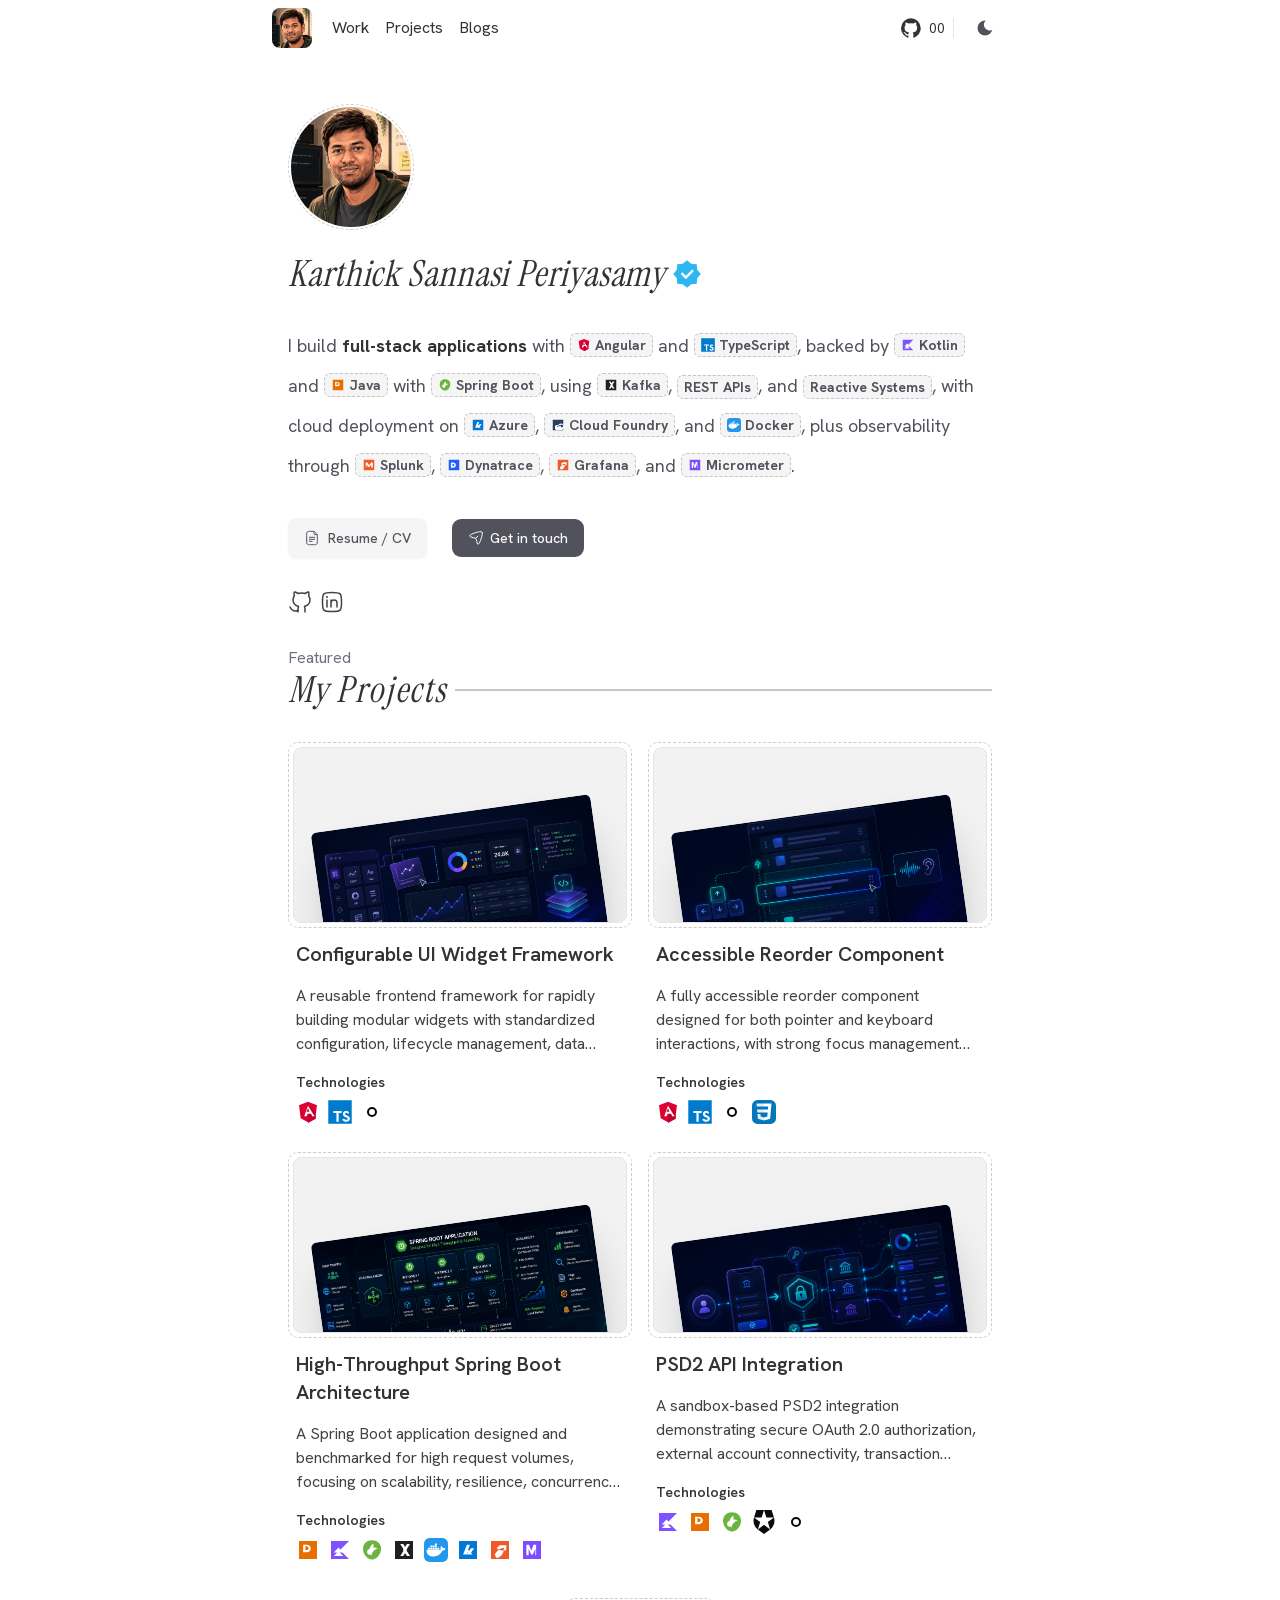
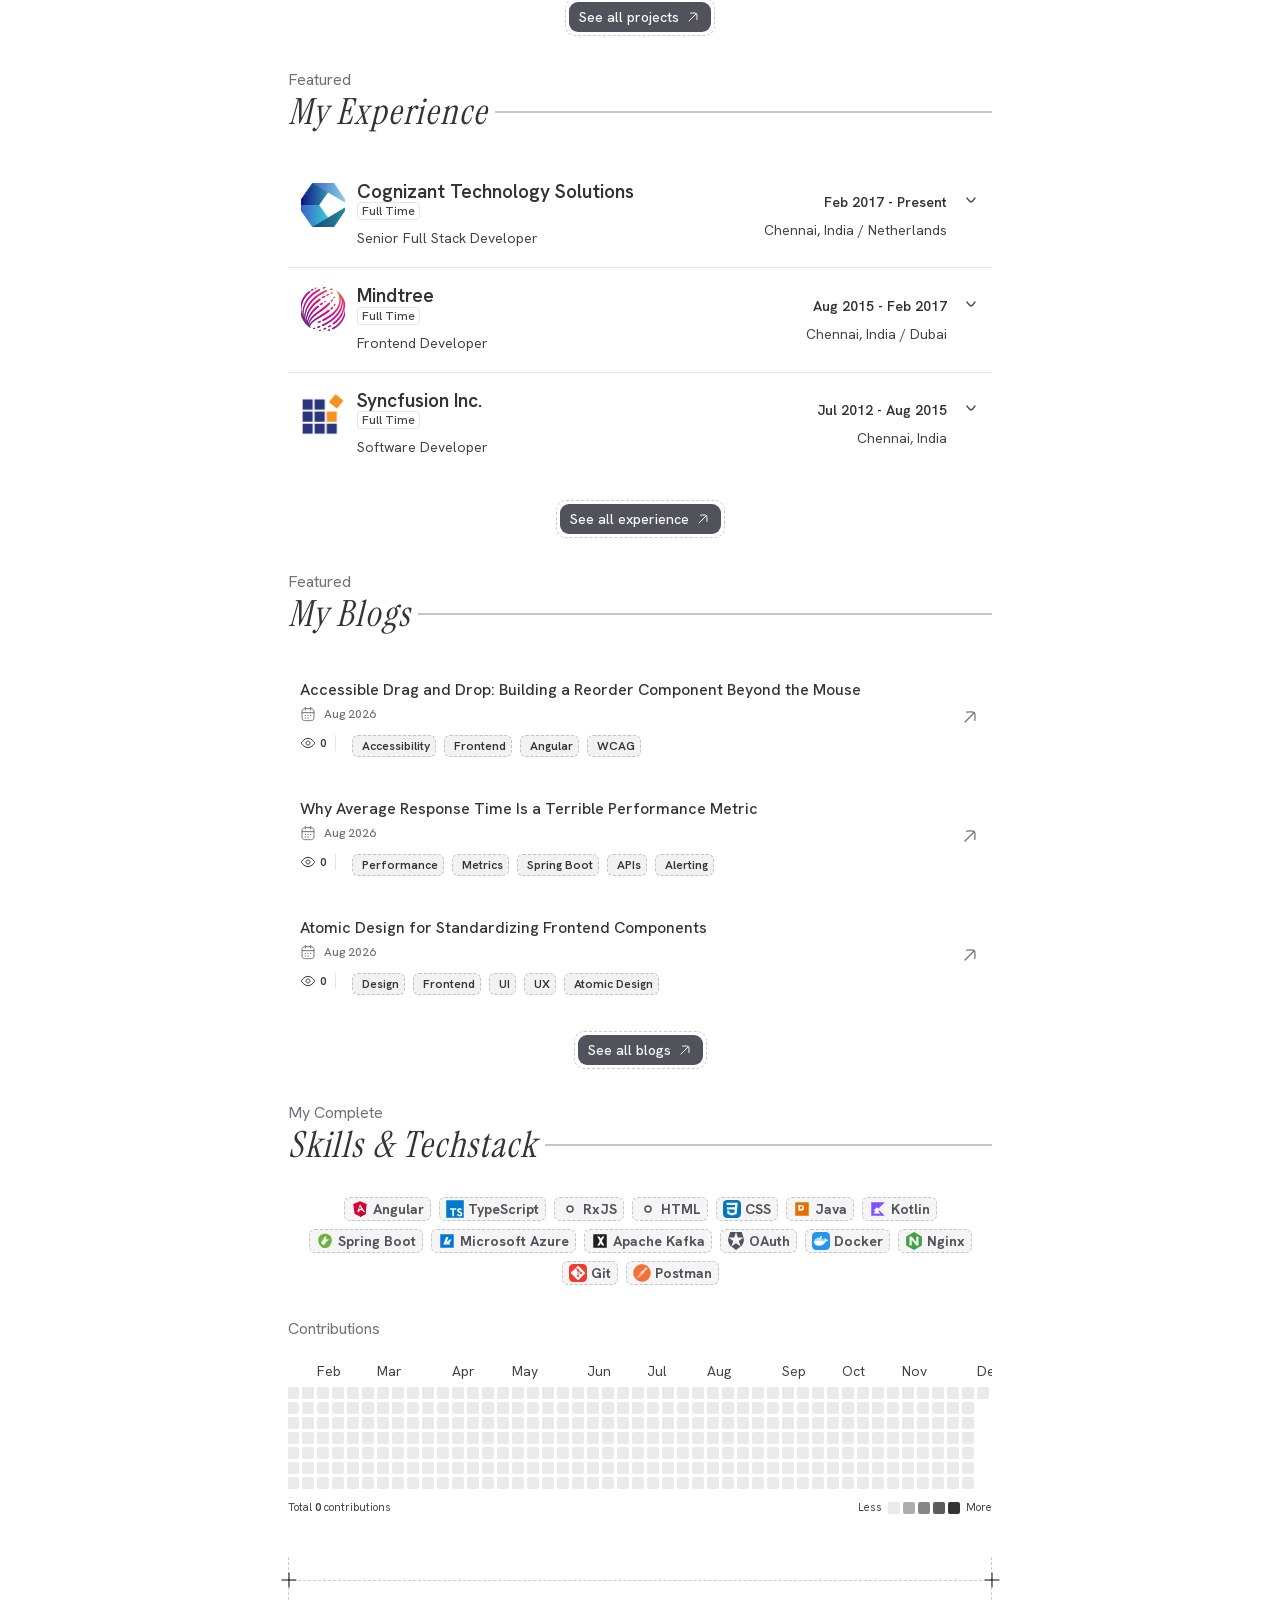
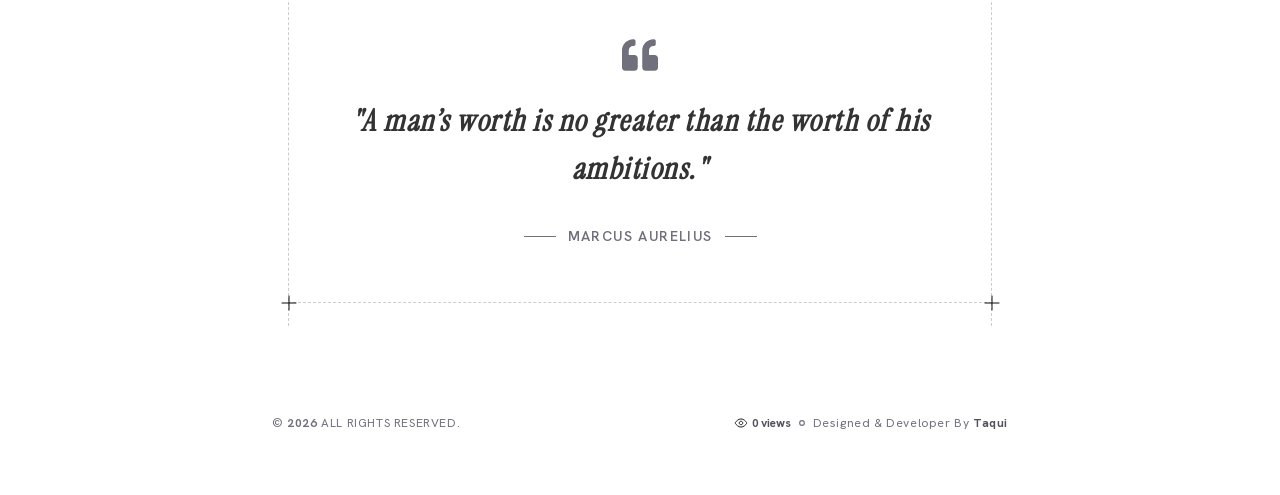
==== commit 12a198f2: "changed profile picture" ====
--- a/index.html
+++ b/index.html
@@ -1 +1 @@
-<!DOCTYPE html><!--fmD8DqLSMZKY7VwA9tQQ3--><html lang="en" class="hanken_grotesk_fd2d649c-module__FK73Cq__variable"><head><meta charSet="utf-8"/><meta name="viewport" content="width=device-width, initial-scale=1"/><link rel="preload" href="/_next/static/media/797e433ab948586e-s.p.29207c2f.woff2" as="font" crossorigin="" type="font/woff2"/><link rel="preload" href="/_next/static/media/c47649aa31f9e140-s.p.7e59dfd6.woff2" as="font" crossorigin="" type="font/woff2"/><link rel="preload" href="/_next/static/media/caa3a2e1cccd8315-s.p.3b6cae6d.woff2" as="font" crossorigin="" type="font/woff2"/><link rel="preload" href="/_next/static/media/e41d5df559864f9e-s.p.380d09ea.woff2" as="font" crossorigin="" type="font/woff2"/><link rel="stylesheet" href="/_next/static/chunks/723059e32215b7be.css" data-precedence="next"/><link rel="preload" as="script" fetchPriority="low" href="/_next/static/chunks/b5eba4662de91afd.js"/><script src="/_next/static/chunks/236f7e5abd6f09ff.js" async=""></script><script src="/_next/static/chunks/053ead3b76fe9925.js" async=""></script><script src="/_next/static/chunks/249261e921aeebba.js" async=""></script><script src="/_next/static/chunks/turbopack-29775bf7593c3ba2.js" async=""></script><script src="/_next/static/chunks/7f27f9630a007744.js" async=""></script><script src="/_next/static/chunks/28f168e22e4b9abf.js" async=""></script><script src="/_next/static/chunks/889e4903b32794cf.js" async=""></script><script src="/_next/static/chunks/59f67464b6d0c073.js" async=""></script><script src="/_next/static/chunks/ff1a16fafef87110.js" async=""></script><script src="/_next/static/chunks/7340adf74ff47ec0.js" async=""></script><script src="/_next/static/chunks/f1cb1fc11d9a2593.js" async=""></script><script src="/_next/static/chunks/c82afadff51a3e97.js" async=""></script><script src="/_next/static/chunks/3f9d9725eae15bda.js" async=""></script><meta name="next-size-adjust" content=""/><title>Karthick Sannasi Periyasamy - Software Engineer &amp; Full Stack Developer</title><meta name="description" content="Portfolio of Karthick Sannasi Periyasamy (Karthick), software engineer and full stack developer building modern products with Next.js, TypeScript, React, and scalable backend systems."/><meta name="author" content="Karthick Sannasi Periyasamy"/><meta name="keywords" content="full stack developer portfolio,software developer portfolio,karthick sannasi periyasamy portfolio,next.js portfolio,react portfolio,Karthick Sannasi Periyasamy,Karthick S P,Karthick Sannasi,software engineer,software developer,full stack developer,web developer,frontend engineer,backend engineer,developer portfolio,typescript,javascript,karthick portfolio,karthick sannasi periyasamy backend developer,karthick sannasi periyasamy frontend developer,karthick sannasi periyasamy full stack developer,karthick sannasi periyasamy javascript developer,karthick sannasi periyasamy software engineer,karthick sannasi periyasamy typescript developer,karthick sannasi periyasamy web developer,engineer,backend developer,frontend developer,javascript developer,next.js developer"/><meta name="creator" content="Karthick Sannasi Periyasamy"/><meta name="robots" content="index, follow"/><meta name="googlebot" content="index, follow, max-video-preview:-1, max-image-preview:large, max-snippet:-1"/><link rel="canonical" href="http://localhost:3000/"/><meta property="og:title" content="Karthick Sannasi Periyasamy - Software Engineer &amp; Full Stack Developer"/><meta property="og:description" content="Portfolio of Karthick Sannasi Periyasamy (Karthick), software engineer and full stack developer building modern products with Next.js, TypeScript, React, and scalable backend systems."/><meta property="og:url" content="http://localhost:3000/"/><meta property="og:site_name" content="Karthick Sannasi Periyasamy - Portfolio"/><meta property="og:image" content="http://localhost:3000/api/og"/><meta property="og:image:width" content="1200"/><meta property="og:image:height" content="630"/><meta property="og:image:alt" content="Karthick Sannasi Periyasamy - Software Engineer &amp; Full Stack Developer"/><meta property="og:type" content="website"/><meta name="twitter:card" content="summary_large_image"/><meta name="twitter:title" content="Karthick Sannasi Periyasamy - Software Engineer &amp; Full Stack Developer"/><meta name="twitter:description" content="Portfolio of Karthick Sannasi Periyasamy (Karthick), software engineer and full stack developer building modern products with Next.js, TypeScript, React, and scalable backend systems."/><meta name="twitter:image" content="http://localhost:3000/api/og"/><meta name="twitter:image:width" content="1200"/><meta name="twitter:image:height" content="630"/><meta name="twitter:image:alt" content="Karthick Sannasi Periyasamy - Software Engineer &amp; Full Stack Developer"/><link rel="icon" href="/favicon.ico?favicon.693a45fd.ico" sizes="48x48" type="image/x-icon"/><script src="/_next/static/chunks/a6dad97d9634a72d.js" noModule=""></script></head><body class="geist_a71539c9-module__T19VSG__variable geist_mono_8d43a2aa-module__8Li5zG__variable instrument_serif_689fac43-module__DAWPXW__variable antialiased"><div hidden=""><!--$--><!--/$--></div><script>((a,b,c,d,e,f,g,h)=>{let i=document.documentElement,j=["light","dark"];function k(b){var c;(Array.isArray(a)?a:[a]).forEach(a=>{let c="class"===a,d=c&&f?e.map(a=>f[a]||a):e;c?(i.classList.remove(...d),i.classList.add(f&&f[b]?f[b]:b)):i.setAttribute(a,b)}),c=b,h&&j.includes(c)&&(i.style.colorScheme=c)}if(d)k(d);else try{let a=localStorage.getItem(b)||c,d=g&&"system"===a?window.matchMedia("(prefers-color-scheme: dark)").matches?"dark":"light":a;k(d)}catch(a){}})("class","theme","system",null,["light","dark"],null,true,true)</script><main class="min-h-dvh"><header class="container mx-auto max-w-full h-14 flex items-center md:max-w-3xl px-4 sticky top-0 z-50 rounded-md py-2 bg-background/95 supports-backdrop-filter:backdrop-blur-sm supports-backdrop-filter:bg-background/80"><div class="flex items-center justify-between w-full"><div class="flex gap-4"><nav class="flex items-center gap-3 md:gap-4 text"><a data-active="false" class="[@media(hover:hover)_and_(pointer:fine)]:hover:underline text-title [@media(hover:hover)_and_(pointer:fine)]:hover:decoration-2 [@media(hover:hover)_and_(pointer:fine)]:hover:underline-offset-4 data-[active=true]:underline-offset-4 data-[active=true]:decoration-2 data-[active=true]:underline transition-all" href="/work/">Work</a><a data-active="false" class="[@media(hover:hover)_and_(pointer:fine)]:hover:underline text-title [@media(hover:hover)_and_(pointer:fine)]:hover:decoration-2 [@media(hover:hover)_and_(pointer:fine)]:hover:underline-offset-4 data-[active=true]:underline-offset-4 data-[active=true]:decoration-2 data-[active=true]:underline transition-all" href="/projects/">Projects</a><a data-active="false" class="[@media(hover:hover)_and_(pointer:fine)]:hover:underline text-title [@media(hover:hover)_and_(pointer:fine)]:hover:decoration-2 [@media(hover:hover)_and_(pointer:fine)]:hover:underline-offset-4 data-[active=true]:underline-offset-4 data-[active=true]:decoration-2 data-[active=true]:underline transition-all" href="/blogs/">Blogs</a></nav></div><div class="flex items-center gap-2"><a href="https://github.com/spkarthick" target="_blank" rel="noreferrer"><div class="text-title group flex items-center gap-2 border-r pr-2"><svg xmlns="http://www.w3.org/2000/svg" class="group-hover:hidden block transition-all duration-300 ease-in-out" width="20" height="20" viewBox="0 0 432 416"><path fill="currentColor" d="M213.5 0q88.5 0 151 62.5T427 213q0 70-41 125.5T281 416q-14 2-14-11v-58q0-27-15-40q44-5 70.5-27t26.5-77q0-34-22-58q11-26-2-57q-18-5-58 22q-26-7-54-7t-53 7q-18-12-32.5-17.5T107 88h-6q-12 31-2 57q-22 24-22 58q0 55 27 77t70 27q-11 10-13 29q-42 18-62-18q-12-20-33-22q-2 0-4.5.5t-5 3.5t8.5 9q14 7 23 31q1 2 2 4.5t6.5 9.5t13 10.5T130 371t30-2v36q0 13-14 11q-64-22-105-77.5T0 213q0-88 62.5-150.5T213.5 0z"></path></svg><svg xmlns="http://www.w3.org/2000/svg" width="24" height="24" viewBox="0 0 24 24" fill="none" color="currentColor" class="size-5 group-hover:block hidden transition-all duration-300 ease-in-out"><path d="M16.5 7.5L6 18" stroke="currentColor" stroke-linecap="round" stroke-width="1.5"></path><path d="M8 6.18791C8 6.18791 16.0479 5.50949 17.2692 6.73079C18.4906 7.95209 17.812 16 17.812 16" stroke="currentColor" stroke-linecap="round" stroke-linejoin="round" stroke-width="1.5"></path></svg><span class="text-sm"> <!-- -->00</span></div></a><button data-slot="theme-toggler-button" class="focus-visible:border-ring cursor-pointer focus-visible:ring-ring/50 aria-invalid:ring-destructive/20 dark:aria-invalid:ring-destructive/40 aria-invalid:border-destructive dark:aria-invalid:border-destructive/50 rounded-lg border border-transparent bg-clip-padding text-sm font-medium focus-visible:ring-[3px] aria-invalid:ring-[3px] [&amp;_svg:not([class*=&#x27;size-&#x27;])]:size-4 inline-flex items-center justify-center whitespace-nowrap transition-all disabled:pointer-events-none disabled:opacity-50 [&amp;_svg]:pointer-events-none shrink-0 [&amp;_svg]:shrink-0 outline-none group/button select-none hover:bg-muted hover:text-foreground dark:hover:bg-muted/50 aria-expanded:bg-muted aria-expanded:text-foreground h-9 gap-1.5 px-2.5 has-data-[icon=inline-end]:pr-3 has-data-[icon=inline-start]:pl-3"><svg xmlns="http://www.w3.org/2000/svg" aria-hidden="true" class="size-6 text-primary" fill="currentColor" stroke-linecap="round" viewBox="0 0 32 32"><clipPath id="skiper-btn-2"><path d="M0-5h30a1 1 0 0 0 9 13v24H0Z"></path></clipPath><g clip-path="url(#skiper-btn-2)"><circle cx="16" cy="16"></circle><g stroke="currentColor" stroke-width="1.5"><path d="M16 5.5v-4"></path><path d="M16 30.5v-4"></path><path d="M1.5 16h4"></path><path d="M26.5 16h4"></path><path d="m23.4 8.6 2.8-2.8"></path><path d="m5.7 26.3 2.9-2.9"></path><path d="m5.8 5.8 2.8 2.8"></path><path d="m23.4 23.4 2.9 2.9"></path></g></g></svg></button><style>::view-transition-old(root), ::view-transition-new(root){animation:none;mix-blend-mode:normal;}</style></div></div></header><div class="container mx-auto max-w-full md:max-w-3xl px-4 h-auto md:py-12 py-4"><div class="relative mb-6 h-fit w-full md:px-4 animate-fade-in-up flex"><div class="relative p-[2px] border border-dashed dark:border-white/30 border-black/20 rounded-full w-fit"><div class="relative md:size-30 size-28 rounded-full overflow-hidden bg-blue-300  transition-all duration-300 group-hover:scale-105"><img alt="Karthick Sannasi Periyasamy" loading="lazy" width="120" height="120" decoding="async" data-nimg="1" class="hover:scale-110 transition-all duration-300 ease-in-out" style="color:transparent" src="/1734156552263.jpg"/></div></div></div><div class="relative space-y-8 md:px-4 animate-fade-in-blur"><div class="flex items-center justify-start flex-1  "><div class="flex items-center gap-4 relative "><div class="flex flex-col gap-2"><div class="flex items-center gap-2"><h1 class="text-3xl md:text-4xl font-instrument-serif italic font-medium text-title dark:text-gray-50 tracking-wide transition-colors duration-300">Karthick Sannasi Periyasamy</h1><svg xmlns="http://www.w3.org/2000/svg" viewBox="0 0 24 24" width="28" height="28" fill="#2db6f0" class="hover:rotate-360 transition-all duration-300 "><path xmlns="http://www.w3.org/2000/svg" fill="#2db6f0" d="M15.616 3.268L12 .186L8.383 3.268l-4.737.378l-.378 4.737L.186 12l3.082 3.617l.378 4.737l4.737.378l3.616 3.082l3.617-3.082l4.737-.378l.378-4.737L23.813 12l-3.082-3.617l-.378-4.737zM11 16.414L6.585 12L8 10.586l3 3l5.5-5.5L17.914 9.5z"></path></svg></div></div></div></div><div class="text-base md:text-lg text-primary leading-10 ">I build <b class="text-title">full-stack applications</b> with<!-- --> <a target="_blank" style="text-decoration:none" class="inline-flex h-6 items-center no-underline  bg-muted  border border-dashed dark:border-white/30 border-black/20 py-0.5 px-[6px] rounded-[6px] skill-inner-shadow self-end text-primary overflow-hidden" href="https://angular.io/"><div class="shrink-0 "><svg xmlns="http://www.w3.org/2000/svg" width="14" height="14" viewBox="0 0 128 128"><path fill="#DD0031" d="M64 9 16 28l9 69 39 21 39-21 9-69L64 9Z"></path><path fill="#C3002F" d="M64 9v26l35 13 7 52-42 22V9Z"></path><path fill="#fff" d="M64 31 44 86h13l5-13h19l5 13h13L64 31Zm8 32H56l8-19 8 19Z"></path></svg></div><p class="ml-1 text-sm font-bold">Angular</p></a> <!-- -->and<!-- --> <a target="_blank" style="text-decoration:none" class="inline-flex h-6 items-center no-underline  bg-muted  border border-dashed dark:border-white/30 border-black/20 py-0.5 px-[6px] rounded-[6px] skill-inner-shadow self-end text-primary overflow-hidden" href="https://www.typescriptlang.org/"><div class="shrink-0 "><svg xmlns="http://www.w3.org/2000/svg" viewBox="0 0 128 128" width="14" height="14" fill="currentColor"><path xmlns="http://www.w3.org/2000/svg" fill="#fff" d="M22.67 47h99.67v73.67H22.67z"></path><path xmlns="http://www.w3.org/2000/svg" fill="#007acc" d="M1.5 63.91v62.5h125v-125H1.5zm100.73-5a15.56 15.56 0 0 1 7.82 4.5a20.58 20.58 0 0 1 3 4c0 .16-5.4 3.81-8.69 5.85c-.12.08-.6-.44-1.13-1.23a7.09 7.09 0 0 0-5.87-3.53c-3.79-.26-6.23 1.73-6.21 5a4.58 4.58 0 0 0 .54 2.34c.83 1.73 2.38 2.76 7.24 4.86c8.95 3.85 12.78 6.39 15.16 10c2.66 4 3.25 10.46 1.45 15.24c-2 5.2-6.9 8.73-13.83 9.9a38.32 38.32 0 0 1-9.52-.1a23 23 0 0 1-12.72-6.63c-1.15-1.27-3.39-4.58-3.25-4.82a9.34 9.34 0 0 1 1.15-.73L82 101l3.59-2.08l.75 1.11a16.78 16.78 0 0 0 4.74 4.54c4 2.1 9.46 1.81 12.16-.62a5.43 5.43 0 0 0 .69-6.92c-1-1.39-3-2.56-8.59-5c-6.45-2.78-9.23-4.5-11.77-7.24a16.48 16.48 0 0 1-3.43-6.25a25 25 0 0 1-.22-8c1.33-6.23 6-10.58 12.82-11.87a31.66 31.66 0 0 1 9.49.26zm-29.34 5.24v5.12H56.66v46.23H45.15V69.26H28.88v-5a49.19 49.19 0 0 1 .12-5.17C29.08 59 39 59 51 59h21.83z"></path></svg></div><p class="ml-1 text-sm font-bold">TypeScript</p></a>, backed by<!-- --> <a target="_blank" style="text-decoration:none" class="inline-flex h-6 items-center no-underline  bg-muted  border border-dashed dark:border-white/30 border-black/20 py-0.5 px-[6px] rounded-[6px] skill-inner-shadow self-end text-primary overflow-hidden" href="https://kotlinlang.org/"><div class="shrink-0 "><svg xmlns="http://www.w3.org/2000/svg" width="14" height="14" viewBox="0 0 128 128"><path fill="#7F52FF" d="M112 112H16V16h96l-48 48 48 48Z"></path><path fill="#fff" d="M31 96 56 70l25 26H31Zm25-45 25 26H31l25-26Z"></path></svg></div><p class="ml-1 text-sm font-bold">Kotlin</p></a> <!-- -->and<!-- --> <a target="_blank" style="text-decoration:none" class="inline-flex h-6 items-center no-underline  bg-muted  border border-dashed dark:border-white/30 border-black/20 py-0.5 px-[6px] rounded-[6px] skill-inner-shadow self-end text-primary overflow-hidden" href="https://www.oracle.com/java/"><div class="shrink-0 "><svg xmlns="http://www.w3.org/2000/svg" width="14" height="14" viewBox="0 0 128 128"><path fill="#E76F00" d="M16 16h96v96H16z"></path><path fill="#fff" d="M38 92V36h17c14 0 24 8 24 20s-10 20-24 20H38v16Zm12-28h5c8 0 12-4 12-10s-4-10-12-10h-5v20Z"></path></svg></div><p class="ml-1 text-sm font-bold">Java</p></a> <!-- -->with<!-- --> <a target="_blank" style="text-decoration:none" class="inline-flex h-6 items-center no-underline  bg-muted  border border-dashed dark:border-white/30 border-black/20 py-0.5 px-[6px] rounded-[6px] skill-inner-shadow self-end text-primary overflow-hidden" href="https://spring.io/projects/spring-boot"><div class="shrink-0 "><svg xmlns="http://www.w3.org/2000/svg" width="14" height="14" viewBox="0 0 128 128"><path fill="#6DB33F" d="M64 12c-26 0-48 18-48 44 0 31 22 58 48 58s48-27 48-58c0-26-22-44-48-44Z"></path><path fill="#fff" d="M72 31c-14 6-22 20-22 36 0 10 4 19 11 27 2-12 7-22 17-30 5-4 12-7 17-9-7-2-15-4-23-4Z"></path><path fill="#fff" d="M51 89c7 0 13-7 13-15 0-8-6-15-13-15s-13 7-13 15c0 8 6 15 13 15Z"></path></svg></div><p class="ml-1 text-sm font-bold">Spring Boot</p></a>, using<!-- --> <a target="_blank" style="text-decoration:none" class="inline-flex h-6 items-center no-underline  bg-muted  border border-dashed dark:border-white/30 border-black/20 py-0.5 px-[6px] rounded-[6px] skill-inner-shadow self-end text-primary overflow-hidden" href="https://kafka.apache.org/"><div class="shrink-0 "><svg xmlns="http://www.w3.org/2000/svg" width="14" height="14" viewBox="0 0 128 128"><path fill="#231F20" d="M16 16h96v96H16z"></path><path fill="#fff" d="M44 32h16l20 32L60 96H44l20-32L44 32Zm36 0h16l-20 32 20 32H80l-22-32L80 32Z"></path></svg></div><p class="ml-1 text-sm font-bold">Kafka</p></a>,<!-- --> <a target="_blank" style="text-decoration:none" class="inline-flex h-6 items-center no-underline  bg-muted  border border-dashed dark:border-white/30 border-black/20 py-0.5 px-[6px] rounded-[6px] skill-inner-shadow self-end text-primary overflow-hidden" href="https://en.wikipedia.org/wiki/Representational_state_transfer"><p class=" text-sm font-bold">REST APIs</p></a>, and<!-- --> <a target="_blank" style="text-decoration:none" class="inline-flex h-6 items-center no-underline  bg-muted  border border-dashed dark:border-white/30 border-black/20 py-0.5 px-[6px] rounded-[6px] skill-inner-shadow self-end text-primary overflow-hidden" href="https://www.reactivemanifesto.org/"><p class=" text-sm font-bold">Reactive Systems</p></a>, with cloud deployment on<!-- --> <a target="_blank" style="text-decoration:none" class="inline-flex h-6 items-center no-underline  bg-muted  border border-dashed dark:border-white/30 border-black/20 py-0.5 px-[6px] rounded-[6px] skill-inner-shadow self-end text-primary overflow-hidden" href="https://azure.microsoft.com/"><div class="shrink-0 "><svg xmlns="http://www.w3.org/2000/svg" width="14" height="14" viewBox="0 0 128 128"><path fill="#0078D4" d="M16 16h96v96H16z"></path><path fill="#fff" d="M38 88 58 36h16l-18 52H38Zm18 0 24-34h17l-24 34H56Zm14-22 18 22H67l-11-22h14Z"></path></svg></div><p class="ml-1 text-sm font-bold">Azure</p></a>,<!-- --> <a target="_blank" style="text-decoration:none" class="inline-flex h-6 items-center no-underline  bg-muted  border border-dashed dark:border-white/30 border-black/20 py-0.5 px-[6px] rounded-[6px] skill-inner-shadow self-end text-primary overflow-hidden" href="https://www.cloudfoundry.org/"><div class="shrink-0 "><svg xmlns="http://www.w3.org/2000/svg" width="14" height="14" viewBox="0 0 128 128"><path fill="#2A3F5F" d="M16 16h96v96H16z"></path><path fill="#fff" d="M36 82c0-10 8-18 18-18 4 0 8 1 11 4 4-10 15-17 27-17 16 0 29 12 29 29 0 16-13 29-29 29H52c-9 0-16-7-16-16Zm28-7h18c4 0 7-3 7-7s-3-7-7-7c-4 0-7 3-7 7v3H64c-4 0-7 3-7 7s3 7 7 7Zm26 10h10c7 0 12-5 12-12s-5-12-12-12h-10v24Z"></path></svg></div><p class="ml-1 text-sm font-bold">Cloud Foundry</p></a>, and<!-- --> <a target="_blank" style="text-decoration:none" class="inline-flex h-6 items-center no-underline  bg-muted  border border-dashed dark:border-white/30 border-black/20 py-0.5 px-[6px] rounded-[6px] skill-inner-shadow self-end text-primary overflow-hidden" href="https://www.docker.com/"><div class="shrink-0 "><svg xmlns="http://www.w3.org/2000/svg" viewBox="0 0 256 256" width="14" height="14" fill="currentColor"><g xmlns="http://www.w3.org/2000/svg" fill="none"><rect width="256" height="256" fill="#2396ED" rx="60"></rect><path fill="#fff" d="M141.187 122.123h20.717v-18.744h-20.717v18.744Zm-24.662 0h20.716v-18.744h-20.716v18.744Zm-24.17 0h20.717v-18.744H92.355v18.744Zm-24.17 0H88.41v-18.744H68.186v18.744Zm-24.662 0H64.24v-18.744H43.523v18.744Zm24.663-22.69h20.223V80.69H68.186v18.743Zm24.17 0h20.716V80.69H92.355v18.743Zm24.169 0h20.716V80.69h-20.716v18.743Zm0-22.69h20.716V58h-20.716v18.744ZM228 113.739s-8.879-8.386-27.129-5.426c-1.973-14.305-17.264-22.69-17.264-22.69s-14.304 17.264-3.946 36.501c-2.959 1.48-7.892 3.453-15.291 3.453H28.726c-2.467 9.372-2.467 71.521 65.602 71.521c48.832 0 85.333-22.689 102.597-64.123C222.574 134.948 228 113.738 228 113.738Z"></path></g></svg></div><p class="ml-1 text-sm font-bold">Docker</p></a>, plus observability through<!-- --> <a target="_blank" style="text-decoration:none" class="inline-flex h-6 items-center no-underline  bg-muted  border border-dashed dark:border-white/30 border-black/20 py-0.5 px-[6px] rounded-[6px] skill-inner-shadow self-end text-primary overflow-hidden" href="https://www.splunk.com/"><div class="shrink-0 "><svg xmlns="http://www.w3.org/2000/svg" width="14" height="14" viewBox="0 0 128 128"><path fill="#F15A24" d="M16 16h96v96H16z"></path><path fill="#fff" d="M34 86V42h14l18 25 18-25h14v44H84V59L66 82H58L40 59v27H34Z"></path></svg></div><p class="ml-1 text-sm font-bold">Splunk</p></a>,<!-- --> <a target="_blank" style="text-decoration:none" class="inline-flex h-6 items-center no-underline  bg-muted  border border-dashed dark:border-white/30 border-black/20 py-0.5 px-[6px] rounded-[6px] skill-inner-shadow self-end text-primary overflow-hidden" href="https://www.dynatrace.com/"><div class="shrink-0 "><svg xmlns="http://www.w3.org/2000/svg" width="14" height="14" viewBox="0 0 128 128"><path fill="#1F5EFF" d="M16 16h96v96H16z"></path><path fill="#fff" d="M36 88V40h18c17 0 27 9 27 24s-10 24-27 24H36Zm14-14h4c9 0 13-5 13-10s-4-10-13-10h-4v20Z"></path></svg></div><p class="ml-1 text-sm font-bold">Dynatrace</p></a>,<!-- --> <a target="_blank" style="text-decoration:none" class="inline-flex h-6 items-center no-underline  bg-muted  border border-dashed dark:border-white/30 border-black/20 py-0.5 px-[6px] rounded-[6px] skill-inner-shadow self-end text-primary overflow-hidden" href="https://grafana.com/"><div class="shrink-0 "><svg xmlns="http://www.w3.org/2000/svg" width="14" height="14" viewBox="0 0 128 128"><path fill="#F05A28" d="M16 16h96v96H16z"></path><path fill="#fff" d="M36 86c7-10 15-19 25-26 8-5 16-8 24-8 0 12-2 23-8 33-7 11-17 18-29 22-7-7-10-14-12-21Zm28-47c-7 3-13 8-18 15 5 4 11 8 18 10 10 4 20 4 31 2 3-9 4-18 2-28-12 0-23 1-33 1Z"></path></svg></div><p class="ml-1 text-sm font-bold">Grafana</p></a>, and<!-- --> <a target="_blank" style="text-decoration:none" class="inline-flex h-6 items-center no-underline  bg-muted  border border-dashed dark:border-white/30 border-black/20 py-0.5 px-[6px] rounded-[6px] skill-inner-shadow self-end text-primary overflow-hidden" href="https://micrometer.io/"><div class="shrink-0 "><svg xmlns="http://www.w3.org/2000/svg" width="14" height="14" viewBox="0 0 128 128"><path fill="#7C4DFF" d="M16 16h96v96H16z"></path><path fill="#fff" d="M34 92V36h14l12 32 12-32h14v56H82V57L68 88H60L46 57v35H34Z"></path></svg></div><p class="ml-1 text-sm font-bold">Micrometer</p></a>.</div><div class=" flex gap-6 items-center "><a href="/resume/"><button class="inline-flex items-center cursor-pointer justify-center gap-2 whitespace-nowrap text-sm font-medium transition-[box-shadow,_color,_background-color,_border-color,_outline-color,_text-decoration-color,_fill,_stroke] disabled:pointer-events-none disabled:opacity-50 [&amp;_svg]:pointer-events-none [&amp;_svg:not([class*=&#x27;size-&#x27;])]:size-4 shrink-0 [&amp;_svg]:shrink-0 outline-none focus-visible:border-ring focus-visible:ring-ring/50 focus-visible:ring-[3px] aria-invalid:ring-destructive/20 dark:aria-invalid:ring-destructive/40 aria-invalid:border-destructive [--liquid-button-background-color:var(--accent)] [--liquid-button-color:var(--primary)] text-primary hover:text-primary-foreground shadow-xs h-10 rounded-md px-6 has-[&gt;svg]:px-4" tabindex="0" style="--liquid-button-fill-width:-1%;--liquid-button-fill-height:3px;--liquid-button-delay:0s;background:linear-gradient(var(--liquid-button-color) 0 0) no-repeat calc(200% - var(--liquid-button-fill-width, -1%)) 100% / 200% var(--liquid-button-fill-height, 0.2em);background-color:var(--liquid-button-background-color);transition:background 0.3s var(--liquid-button-delay, 0s), color 0.3s 0.3s, background-position 0.3s calc(0.3s - var(--liquid-button-delay, 0s))"><svg xmlns="http://www.w3.org/2000/svg" width="24" height="24" viewBox="0 0 24 24" fill="none" color="currentColor" class=""><path d="M15 2.5V4C15 5.41421 15 6.12132 15.4393 6.56066C15.8787 7 16.5858 7 18 7H19.5" stroke="currentColor" stroke-linecap="round" stroke-linejoin="round" stroke-width="1.5"></path><path d="M4 16V8C4 5.17157 4 3.75736 4.87868 2.87868C5.75736 2 7.17157 2 10 2H14.1716C14.5803 2 14.7847 2 14.9685 2.07612C15.1522 2.15224 15.2968 2.29676 15.5858 2.58579L19.4142 6.41421C19.7032 6.70324 19.8478 6.84776 19.9239 7.03153C20 7.2153 20 7.41968 20 7.82843V16C20 18.8284 20 20.2426 19.1213 21.1213C18.2426 22 16.8284 22 14 22H10C7.17157 22 5.75736 22 4.87868 21.1213C4 20.2426 4 18.8284 4 16Z" stroke="currentColor" stroke-linecap="round" stroke-linejoin="round" stroke-width="1.5"></path><path d="M8 11H16M8 14H16M8 17H12.1708" stroke="currentColor" stroke-linecap="round" stroke-linejoin="round" stroke-width="1.5"></path></svg>Resume / CV</button></a><a href="mailto:spkarthick91@gmail.com"><div style="transform:none"><button type="button" class="focus-visible:border-ring cursor-pointer focus-visible:ring-ring/50 aria-invalid:ring-destructive/20 dark:aria-invalid:ring-destructive/40 aria-invalid:border-destructive dark:aria-invalid:border-destructive/50 rounded-lg border border-transparent bg-clip-padding text-sm font-medium focus-visible:ring-[3px] aria-invalid:ring-[3px] [&amp;_svg:not([class*=&#x27;size-&#x27;])]:size-4 inline-flex items-center justify-center whitespace-nowrap transition-all disabled:pointer-events-none disabled:opacity-50 [&amp;_svg]:pointer-events-none shrink-0 [&amp;_svg]:shrink-0 outline-none group/button select-none bg-primary text-primary-foreground hover:bg-primary/80 h-10 gap-1.5 px-4 has-data-[icon=inline-end]:pr-3 has-data-[icon=inline-start]:pl-3"><div style="transform:none"><div class="flex gap-1.5 items-center"><svg xmlns="http://www.w3.org/2000/svg" width="24" height="24" viewBox="0 0 24 24" fill="none" color="currentColor" class=""><path d="M21.0477 3.05293C18.8697 0.707363 2.48648 6.4532 2.50001 8.551C2.51535 10.9299 8.89809 11.6617 10.6672 12.1581C11.7311 12.4565 12.016 12.7625 12.2613 13.8781C13.3723 18.9305 13.9301 21.4435 15.2014 21.4996C17.2278 21.5892 23.1733 5.342 21.0477 3.05293Z" stroke="currentColor" stroke-width="1.5"></path><path d="M11.4999 12.5L14.9999 9" stroke="currentColor" stroke-linecap="round" stroke-linejoin="round" stroke-width="1.5"></path></svg><span>Get in touch</span></div></div></button></div>      </a></div><div class="flex flex-row gap-2 items-center "><div data-slot="tooltip-trigger" data-side="top" data-align="center" data-state="closed"><a href="https://github.com/spkarthick" target="_blank" rel="noopener noreferrer" class="text-muted-foreground hover:text-primary"><svg xmlns="http://www.w3.org/2000/svg" width="24" height="24" viewBox="0 0 24 24" fill="none" color="currentColor" class=""><path d="M10 20.5675C6.57143 21.7248 3.71429 20.5675 2 17" stroke="currentColor" stroke-linecap="round" stroke-linejoin="round" stroke-width="1.5"></path><path d="M10 22V18.7579C10 18.1596 10.1839 17.6396 10.4804 17.1699C10.6838 16.8476 10.5445 16.3904 10.1771 16.2894C7.13394 15.4528 5 14.1077 5 9.64606C5 8.48611 5.38005 7.39556 6.04811 6.4464C6.21437 6.21018 6.29749 6.09208 6.31748 5.9851C6.33746 5.87813 6.30272 5.73852 6.23322 5.45932C5.95038 4.32292 5.96871 3.11619 6.39322 2.02823C6.39322 2.02823 7.27042 1.74242 9.26698 2.98969C9.72282 3.27447 9.95075 3.41686 10.1515 3.44871C10.3522 3.48056 10.6206 3.41384 11.1573 3.28041C11.8913 3.09795 12.6476 3 13.5 3C14.3524 3 15.1087 3.09795 15.8427 3.28041C16.3794 3.41384 16.6478 3.48056 16.8485 3.44871C17.0493 3.41686 17.2772 3.27447 17.733 2.98969C19.7296 1.74242 20.6068 2.02823 20.6068 2.02823C21.0313 3.11619 21.0496 4.32292 20.7668 5.45932C20.6973 5.73852 20.6625 5.87813 20.6825 5.9851C20.7025 6.09207 20.7856 6.21019 20.9519 6.4464C21.6199 7.39556 22 8.48611 22 9.64606C22 14.1077 19.8661 15.4528 16.8229 16.2894C16.4555 16.3904 16.3162 16.8476 16.5196 17.1699C16.8161 17.6396 17 18.1596 17 18.7579V22" stroke="currentColor" stroke-linecap="round" stroke-linejoin="round" stroke-width="1.5"></path></svg></a></div><div data-slot="tooltip-trigger" data-side="top" data-align="center" data-state="closed"><a href="https://www.linkedin.com/in/karthick-s-p/" target="_blank" rel="noopener noreferrer" class="text-muted-foreground hover:text-primary"><svg xmlns="http://www.w3.org/2000/svg" width="24" height="24" viewBox="0 0 24 24" fill="none" color="currentColor" class=""><path d="M7 10V17" stroke="currentColor" stroke-linecap="round" stroke-linejoin="round" stroke-width="1.5"></path><path d="M11 13V17M11 13C11 11.3431 12.3431 10 14 10C15.6569 10 17 11.3431 17 13V17M11 13V10" stroke="currentColor" stroke-linecap="round" stroke-linejoin="round" stroke-width="1.5"></path><path d="M7.00801 7L6.99902 7" stroke="currentColor" stroke-linecap="round" stroke-linejoin="round" stroke-width="2"></path><path d="M2.5 12C2.5 7.52166 2.5 5.28249 3.89124 3.89124C5.28249 2.5 7.52166 2.5 12 2.5C16.4783 2.5 18.7175 2.5 20.1088 3.89124C21.5 5.28249 21.5 7.52166 21.5 12C21.5 16.4783 21.5 18.7175 20.1088 20.1088C18.7175 21.5 16.4783 21.5 12 21.5C7.52166 21.5 5.28249 21.5 3.89124 20.1088C2.5 18.7175 2.5 16.4783 2.5 12Z" stroke="currentColor" stroke-linejoin="round" stroke-width="1.5"></path></svg></a></div></div><div class="w-full  "><div><p class="md:text-base text-sm text-subtle">Featured</p><div class="flex items-center gap-2"><h2 class="md:text-4xl text-3xl text-title font-medium font-instrument-serif italic  tracking-wider shrink-0">My Projects</h2><div class="w-full h-0.5 bg-muted-foreground/30 grow"></div></div></div><div class="grid grid-cols-1 md:grid-cols-2 gap-4 mt-8"><div class="relative flex w-full cursor-pointer flex-col items-start overflow-hidden  group/image" tabindex="0"><div class="p-1 rounded-[10px]  w-full border border-dashed dark:border-white/30 border-black/20 "><div class="w-full bg-black/5 dark:bg-white/15 aspect-4/3 h-44 relative rounded-[8px] border  border-border overflow-hidden "><div class="h-auto w-[85%] absolute mx-auto left-0 right-0 aspect-4/2 shadow-2xl rounded-sm overflow-hidden" style="bottom:-2rem;transform:rotate(-8deg)"><img alt="Configurable UI Widget Framework" loading="lazy" decoding="async" data-nimg="fill" class="object-cover h-full w-auto" style="position:absolute;height:100%;width:100%;left:0;top:0;right:0;bottom:0;color:transparent" src="/project_banners/widget_framework_banner.png"/></div></div></div><div class="px-2 py-3 flex w-full flex-col gap-4"><div class="flex items-center justify-between"><span class="text-xl font-semibold text-title">Configurable UI Widget Framework</span><div class="flex gap-2 items-center text-muted-foreground [&amp;_svg]:cursor-pointer [&amp;_svg]:transition-colors [&amp;_svg]:hover:text-primary"><button data-slot="button" data-variant="ghost" data-size="icon-lg" class="focus-visible:border-ring cursor-pointer focus-visible:ring-ring/50 aria-invalid:ring-destructive/20 dark:aria-invalid:ring-destructive/40 aria-invalid:border-destructive dark:aria-invalid:border-destructive/50 rounded-lg border border-transparent bg-clip-padding text-sm font-medium focus-visible:ring-[3px] aria-invalid:ring-[3px] [&amp;_svg:not([class*=&#x27;size-&#x27;])]:size-4 items-center justify-center whitespace-nowrap transition-all disabled:pointer-events-none disabled:opacity-50 [&amp;_svg]:pointer-events-none shrink-0 [&amp;_svg]:shrink-0 outline-none group/button select-none hover:bg-muted hover:text-foreground dark:hover:bg-muted/50 aria-expanded:bg-muted aria-expanded:text-foreground flex sm:hidden p-0 size-6 m-0"><svg xmlns="http://www.w3.org/2000/svg" width="24" height="24" viewBox="0 0 24 24" fill="none" color="currentColor" class=""><path d="M8.00001 3.09779C8.00001 3.09779 4.03375 2.74194 3.38784 3.38785C2.74192 4.03375 3.09784 8 3.09784 8" stroke="currentColor" stroke-linecap="round" stroke-linejoin="round" stroke-width="1.5"></path><path d="M8.00001 20.9022C8.00001 20.9022 4.03375 21.2581 3.38784 20.6122C2.74192 19.9662 3.09784 16 3.09784 16" stroke="currentColor" stroke-linecap="round" stroke-linejoin="round" stroke-width="1.5"></path><path d="M16 3.09779C16 3.09779 19.9663 2.74194 20.6122 3.38785C21.2581 4.03375 20.9022 8 20.9022 8" stroke="currentColor" stroke-linecap="round" stroke-linejoin="round" stroke-width="1.5"></path><path d="M16 20.9022C16 20.9022 19.9663 21.2581 20.6122 20.6122C21.2581 19.9662 20.9022 16 20.9022 16" stroke="currentColor" stroke-linecap="round" stroke-linejoin="round" stroke-width="1.5"></path><path d="M14.0107 9.99847L20.0625 3.94678" stroke="currentColor" stroke-linecap="round" stroke-linejoin="round" stroke-width="1.5"></path><path d="M9.99696 14.0024L3.63966 20.3807" stroke="currentColor" stroke-linecap="round" stroke-linejoin="round" stroke-width="1.5"></path><path d="M9.99732 10.0024L3.84571 3.85889" stroke="currentColor" stroke-linecap="round" stroke-linejoin="round" stroke-width="1.5"></path><path d="M13.9795 14.0024L20.5279 20.4983" stroke="currentColor" stroke-linecap="round" stroke-linejoin="round" stroke-width="1.5"></path></svg></button></div></div><p class="text-muted-foreground text-base text-start line-clamp-3">A reusable frontend framework for rapidly building modular widgets with standardized configuration, lifecycle management, data loading, error handling, and shared UI behavior.</p><div class="flex flex-col gap-2 w-full"><span class="text-sm font-semibold text-title">Technologies</span><div class="flex gap-2 items-center flex-wrap"><div class="flex items-center gap-2"><svg xmlns="http://www.w3.org/2000/svg" width="24" height="24" viewBox="0 0 128 128"><path fill="#DD0031" d="M64 9 16 28l9 69 39 21 39-21 9-69L64 9Z"></path><path fill="#C3002F" d="M64 9v26l35 13 7 52-42 22V9Z"></path><path fill="#fff" d="M64 31 44 86h13l5-13h19l5 13h13L64 31Zm8 32H56l8-19 8 19Z"></path></svg></div><div class="flex items-center gap-2"><svg xmlns="http://www.w3.org/2000/svg" viewBox="0 0 128 128" width="24" height="24" fill="currentColor"><path xmlns="http://www.w3.org/2000/svg" fill="#fff" d="M22.67 47h99.67v73.67H22.67z"></path><path xmlns="http://www.w3.org/2000/svg" fill="#007acc" d="M1.5 63.91v62.5h125v-125H1.5zm100.73-5a15.56 15.56 0 0 1 7.82 4.5a20.58 20.58 0 0 1 3 4c0 .16-5.4 3.81-8.69 5.85c-.12.08-.6-.44-1.13-1.23a7.09 7.09 0 0 0-5.87-3.53c-3.79-.26-6.23 1.73-6.21 5a4.58 4.58 0 0 0 .54 2.34c.83 1.73 2.38 2.76 7.24 4.86c8.95 3.85 12.78 6.39 15.16 10c2.66 4 3.25 10.46 1.45 15.24c-2 5.2-6.9 8.73-13.83 9.9a38.32 38.32 0 0 1-9.52-.1a23 23 0 0 1-12.72-6.63c-1.15-1.27-3.39-4.58-3.25-4.82a9.34 9.34 0 0 1 1.15-.73L82 101l3.59-2.08l.75 1.11a16.78 16.78 0 0 0 4.74 4.54c4 2.1 9.46 1.81 12.16-.62a5.43 5.43 0 0 0 .69-6.92c-1-1.39-3-2.56-8.59-5c-6.45-2.78-9.23-4.5-11.77-7.24a16.48 16.48 0 0 1-3.43-6.25a25 25 0 0 1-.22-8c1.33-6.23 6-10.58 12.82-11.87a31.66 31.66 0 0 1 9.49.26zm-29.34 5.24v5.12H56.66v46.23H45.15V69.26H28.88v-5a49.19 49.19 0 0 1 .12-5.17C29.08 59 39 59 51 59h21.83z"></path></svg></div><div class="flex items-center gap-2"><svg xmlns="http://www.w3.org/2000/svg" width="24" height="24" viewBox="0 0 24 24"><path fill="none" stroke="currentColor" stroke-linecap="round" stroke-linejoin="round" stroke-width="2" d="M8 12a4 4 0 1 0 8 0a4 4 0 1 0-8 0"></path></svg></div></div></div></div></div><div class="relative flex w-full cursor-pointer flex-col items-start overflow-hidden  group/image" tabindex="0"><div class="p-1 rounded-[10px]  w-full border border-dashed dark:border-white/30 border-black/20 "><div class="w-full bg-black/5 dark:bg-white/15 aspect-4/3 h-44 relative rounded-[8px] border  border-border overflow-hidden "><div class="h-auto w-[85%] absolute mx-auto left-0 right-0 aspect-4/2 shadow-2xl rounded-sm overflow-hidden" style="bottom:-2rem;transform:rotate(-8deg)"><img alt="Accessible Reorder Component" loading="lazy" decoding="async" data-nimg="fill" class="object-cover h-full w-auto" style="position:absolute;height:100%;width:100%;left:0;top:0;right:0;bottom:0;color:transparent" src="/project_banners/reorder_component_banner.png"/></div></div></div><div class="px-2 py-3 flex w-full flex-col gap-4"><div class="flex items-center justify-between"><span class="text-xl font-semibold text-title">Accessible Reorder Component</span><div class="flex gap-2 items-center text-muted-foreground [&amp;_svg]:cursor-pointer [&amp;_svg]:transition-colors [&amp;_svg]:hover:text-primary"><button data-slot="button" data-variant="ghost" data-size="icon-lg" class="focus-visible:border-ring cursor-pointer focus-visible:ring-ring/50 aria-invalid:ring-destructive/20 dark:aria-invalid:ring-destructive/40 aria-invalid:border-destructive dark:aria-invalid:border-destructive/50 rounded-lg border border-transparent bg-clip-padding text-sm font-medium focus-visible:ring-[3px] aria-invalid:ring-[3px] [&amp;_svg:not([class*=&#x27;size-&#x27;])]:size-4 items-center justify-center whitespace-nowrap transition-all disabled:pointer-events-none disabled:opacity-50 [&amp;_svg]:pointer-events-none shrink-0 [&amp;_svg]:shrink-0 outline-none group/button select-none hover:bg-muted hover:text-foreground dark:hover:bg-muted/50 aria-expanded:bg-muted aria-expanded:text-foreground flex sm:hidden p-0 size-6 m-0"><svg xmlns="http://www.w3.org/2000/svg" width="24" height="24" viewBox="0 0 24 24" fill="none" color="currentColor" class=""><path d="M8.00001 3.09779C8.00001 3.09779 4.03375 2.74194 3.38784 3.38785C2.74192 4.03375 3.09784 8 3.09784 8" stroke="currentColor" stroke-linecap="round" stroke-linejoin="round" stroke-width="1.5"></path><path d="M8.00001 20.9022C8.00001 20.9022 4.03375 21.2581 3.38784 20.6122C2.74192 19.9662 3.09784 16 3.09784 16" stroke="currentColor" stroke-linecap="round" stroke-linejoin="round" stroke-width="1.5"></path><path d="M16 3.09779C16 3.09779 19.9663 2.74194 20.6122 3.38785C21.2581 4.03375 20.9022 8 20.9022 8" stroke="currentColor" stroke-linecap="round" stroke-linejoin="round" stroke-width="1.5"></path><path d="M16 20.9022C16 20.9022 19.9663 21.2581 20.6122 20.6122C21.2581 19.9662 20.9022 16 20.9022 16" stroke="currentColor" stroke-linecap="round" stroke-linejoin="round" stroke-width="1.5"></path><path d="M14.0107 9.99847L20.0625 3.94678" stroke="currentColor" stroke-linecap="round" stroke-linejoin="round" stroke-width="1.5"></path><path d="M9.99696 14.0024L3.63966 20.3807" stroke="currentColor" stroke-linecap="round" stroke-linejoin="round" stroke-width="1.5"></path><path d="M9.99732 10.0024L3.84571 3.85889" stroke="currentColor" stroke-linecap="round" stroke-linejoin="round" stroke-width="1.5"></path><path d="M13.9795 14.0024L20.5279 20.4983" stroke="currentColor" stroke-linecap="round" stroke-linejoin="round" stroke-width="1.5"></path></svg></button></div></div><p class="text-muted-foreground text-base text-start line-clamp-3">A fully accessible reorder component designed for both pointer and keyboard interactions, with strong focus management and assistive technology support.</p><div class="flex flex-col gap-2 w-full"><span class="text-sm font-semibold text-title">Technologies</span><div class="flex gap-2 items-center flex-wrap"><div class="flex items-center gap-2"><svg xmlns="http://www.w3.org/2000/svg" width="24" height="24" viewBox="0 0 128 128"><path fill="#DD0031" d="M64 9 16 28l9 69 39 21 39-21 9-69L64 9Z"></path><path fill="#C3002F" d="M64 9v26l35 13 7 52-42 22V9Z"></path><path fill="#fff" d="M64 31 44 86h13l5-13h19l5 13h13L64 31Zm8 32H56l8-19 8 19Z"></path></svg></div><div class="flex items-center gap-2"><svg xmlns="http://www.w3.org/2000/svg" viewBox="0 0 128 128" width="24" height="24" fill="currentColor"><path xmlns="http://www.w3.org/2000/svg" fill="#fff" d="M22.67 47h99.67v73.67H22.67z"></path><path xmlns="http://www.w3.org/2000/svg" fill="#007acc" d="M1.5 63.91v62.5h125v-125H1.5zm100.73-5a15.56 15.56 0 0 1 7.82 4.5a20.58 20.58 0 0 1 3 4c0 .16-5.4 3.81-8.69 5.85c-.12.08-.6-.44-1.13-1.23a7.09 7.09 0 0 0-5.87-3.53c-3.79-.26-6.23 1.73-6.21 5a4.58 4.58 0 0 0 .54 2.34c.83 1.73 2.38 2.76 7.24 4.86c8.95 3.85 12.78 6.39 15.16 10c2.66 4 3.25 10.46 1.45 15.24c-2 5.2-6.9 8.73-13.83 9.9a38.32 38.32 0 0 1-9.52-.1a23 23 0 0 1-12.72-6.63c-1.15-1.27-3.39-4.58-3.25-4.82a9.34 9.34 0 0 1 1.15-.73L82 101l3.59-2.08l.75 1.11a16.78 16.78 0 0 0 4.74 4.54c4 2.1 9.46 1.81 12.16-.62a5.43 5.43 0 0 0 .69-6.92c-1-1.39-3-2.56-8.59-5c-6.45-2.78-9.23-4.5-11.77-7.24a16.48 16.48 0 0 1-3.43-6.25a25 25 0 0 1-.22-8c1.33-6.23 6-10.58 12.82-11.87a31.66 31.66 0 0 1 9.49.26zm-29.34 5.24v5.12H56.66v46.23H45.15V69.26H28.88v-5a49.19 49.19 0 0 1 .12-5.17C29.08 59 39 59 51 59h21.83z"></path></svg></div><div class="flex items-center gap-2"><svg xmlns="http://www.w3.org/2000/svg" width="24" height="24" viewBox="0 0 24 24"><path fill="none" stroke="currentColor" stroke-linecap="round" stroke-linejoin="round" stroke-width="2" d="M8 12a4 4 0 1 0 8 0a4 4 0 1 0-8 0"></path></svg></div><div class="flex items-center gap-2"><svg xmlns="http://www.w3.org/2000/svg" viewBox="0 0 256 256" width="24" height="24" fill="currentColor"><g xmlns="http://www.w3.org/2000/svg" fill="none"><rect width="256" height="256" fill="#0277BD" rx="60"></rect><path fill="#EBEBEB" d="m53.753 102.651l2.862 31.942h71.481v-31.942H53.753ZM128.095 38H48l2.904 31.942h77.191V38Zm0 180.841v-33.233l-.14.037l-35.574-9.605l-2.274-25.476H58.042l4.475 50.154l65.431 18.164l.147-.041Z"></path><path fill="#fff" d="m167.318 134.593l-3.708 41.426l-35.625 9.616v33.231l65.483-18.148l.48-5.397l7.506-84.092l.779-8.578L208 38h-80.015v31.942h45.009l-2.906 32.709h-42.103v31.942h39.333Z"></path></g></svg></div></div></div></div></div><div class="relative flex w-full cursor-pointer flex-col items-start overflow-hidden  group/image" tabindex="0"><div class="p-1 rounded-[10px]  w-full border border-dashed dark:border-white/30 border-black/20 "><div class="w-full bg-black/5 dark:bg-white/15 aspect-4/3 h-44 relative rounded-[8px] border  border-border overflow-hidden "><div class="h-auto w-[85%] absolute mx-auto left-0 right-0 aspect-4/2 shadow-2xl rounded-sm overflow-hidden" style="bottom:-2rem;transform:rotate(-8deg)"><img alt="High-Throughput Spring Boot Architecture" loading="lazy" decoding="async" data-nimg="fill" class="object-cover h-full w-auto" style="position:absolute;height:100%;width:100%;left:0;top:0;right:0;bottom:0;color:transparent" src="/project_banners/high_throughput_backend_banner.png"/></div></div></div><div class="px-2 py-3 flex w-full flex-col gap-4"><div class="flex items-center justify-between"><span class="text-xl font-semibold text-title">High-Throughput Spring Boot Architecture</span><div class="flex gap-2 items-center text-muted-foreground [&amp;_svg]:cursor-pointer [&amp;_svg]:transition-colors [&amp;_svg]:hover:text-primary"><button data-slot="button" data-variant="ghost" data-size="icon-lg" class="focus-visible:border-ring cursor-pointer focus-visible:ring-ring/50 aria-invalid:ring-destructive/20 dark:aria-invalid:ring-destructive/40 aria-invalid:border-destructive dark:aria-invalid:border-destructive/50 rounded-lg border border-transparent bg-clip-padding text-sm font-medium focus-visible:ring-[3px] aria-invalid:ring-[3px] [&amp;_svg:not([class*=&#x27;size-&#x27;])]:size-4 items-center justify-center whitespace-nowrap transition-all disabled:pointer-events-none disabled:opacity-50 [&amp;_svg]:pointer-events-none shrink-0 [&amp;_svg]:shrink-0 outline-none group/button select-none hover:bg-muted hover:text-foreground dark:hover:bg-muted/50 aria-expanded:bg-muted aria-expanded:text-foreground flex sm:hidden p-0 size-6 m-0"><svg xmlns="http://www.w3.org/2000/svg" width="24" height="24" viewBox="0 0 24 24" fill="none" color="currentColor" class=""><path d="M8.00001 3.09779C8.00001 3.09779 4.03375 2.74194 3.38784 3.38785C2.74192 4.03375 3.09784 8 3.09784 8" stroke="currentColor" stroke-linecap="round" stroke-linejoin="round" stroke-width="1.5"></path><path d="M8.00001 20.9022C8.00001 20.9022 4.03375 21.2581 3.38784 20.6122C2.74192 19.9662 3.09784 16 3.09784 16" stroke="currentColor" stroke-linecap="round" stroke-linejoin="round" stroke-width="1.5"></path><path d="M16 3.09779C16 3.09779 19.9663 2.74194 20.6122 3.38785C21.2581 4.03375 20.9022 8 20.9022 8" stroke="currentColor" stroke-linecap="round" stroke-linejoin="round" stroke-width="1.5"></path><path d="M16 20.9022C16 20.9022 19.9663 21.2581 20.6122 20.6122C21.2581 19.9662 20.9022 16 20.9022 16" stroke="currentColor" stroke-linecap="round" stroke-linejoin="round" stroke-width="1.5"></path><path d="M14.0107 9.99847L20.0625 3.94678" stroke="currentColor" stroke-linecap="round" stroke-linejoin="round" stroke-width="1.5"></path><path d="M9.99696 14.0024L3.63966 20.3807" stroke="currentColor" stroke-linecap="round" stroke-linejoin="round" stroke-width="1.5"></path><path d="M9.99732 10.0024L3.84571 3.85889" stroke="currentColor" stroke-linecap="round" stroke-linejoin="round" stroke-width="1.5"></path><path d="M13.9795 14.0024L20.5279 20.4983" stroke="currentColor" stroke-linecap="round" stroke-linejoin="round" stroke-width="1.5"></path></svg></button></div></div><p class="text-muted-foreground text-base text-start line-clamp-3">A Spring Boot application designed and benchmarked for high request volumes, focusing on scalability, resilience, concurrency, observability, and performance tuning.</p><div class="flex flex-col gap-2 w-full"><span class="text-sm font-semibold text-title">Technologies</span><div class="flex gap-2 items-center flex-wrap"><div class="flex items-center gap-2"><svg xmlns="http://www.w3.org/2000/svg" width="24" height="24" viewBox="0 0 128 128"><path fill="#E76F00" d="M16 16h96v96H16z"></path><path fill="#fff" d="M38 92V36h17c14 0 24 8 24 20s-10 20-24 20H38v16Zm12-28h5c8 0 12-4 12-10s-4-10-12-10h-5v20Z"></path></svg></div><div class="flex items-center gap-2"><svg xmlns="http://www.w3.org/2000/svg" width="24" height="24" viewBox="0 0 128 128"><path fill="#7F52FF" d="M112 112H16V16h96l-48 48 48 48Z"></path><path fill="#fff" d="M31 96 56 70l25 26H31Zm25-45 25 26H31l25-26Z"></path></svg></div><div class="flex items-center gap-2"><svg xmlns="http://www.w3.org/2000/svg" width="24" height="24" viewBox="0 0 128 128"><path fill="#6DB33F" d="M64 12c-26 0-48 18-48 44 0 31 22 58 48 58s48-27 48-58c0-26-22-44-48-44Z"></path><path fill="#fff" d="M72 31c-14 6-22 20-22 36 0 10 4 19 11 27 2-12 7-22 17-30 5-4 12-7 17-9-7-2-15-4-23-4Z"></path><path fill="#fff" d="M51 89c7 0 13-7 13-15 0-8-6-15-13-15s-13 7-13 15c0 8 6 15 13 15Z"></path></svg></div><div class="flex items-center gap-2"><svg xmlns="http://www.w3.org/2000/svg" width="24" height="24" viewBox="0 0 128 128"><path fill="#231F20" d="M16 16h96v96H16z"></path><path fill="#fff" d="M44 32h16l20 32L60 96H44l20-32L44 32Zm36 0h16l-20 32 20 32H80l-22-32L80 32Z"></path></svg></div><div class="flex items-center gap-2"><svg xmlns="http://www.w3.org/2000/svg" viewBox="0 0 256 256" width="24" height="24" fill="currentColor"><g xmlns="http://www.w3.org/2000/svg" fill="none"><rect width="256" height="256" fill="#2396ED" rx="60"></rect><path fill="#fff" d="M141.187 122.123h20.717v-18.744h-20.717v18.744Zm-24.662 0h20.716v-18.744h-20.716v18.744Zm-24.17 0h20.717v-18.744H92.355v18.744Zm-24.17 0H88.41v-18.744H68.186v18.744Zm-24.662 0H64.24v-18.744H43.523v18.744Zm24.663-22.69h20.223V80.69H68.186v18.743Zm24.17 0h20.716V80.69H92.355v18.743Zm24.169 0h20.716V80.69h-20.716v18.743Zm0-22.69h20.716V58h-20.716v18.744ZM228 113.739s-8.879-8.386-27.129-5.426c-1.973-14.305-17.264-22.69-17.264-22.69s-14.304 17.264-3.946 36.501c-2.959 1.48-7.892 3.453-15.291 3.453H28.726c-2.467 9.372-2.467 71.521 65.602 71.521c48.832 0 85.333-22.689 102.597-64.123C222.574 134.948 228 113.738 228 113.738Z"></path></g></svg></div><div class="flex items-center gap-2"><svg xmlns="http://www.w3.org/2000/svg" width="24" height="24" viewBox="0 0 128 128"><path fill="#0078D4" d="M16 16h96v96H16z"></path><path fill="#fff" d="M38 88 58 36h16l-18 52H38Zm18 0 24-34h17l-24 34H56Zm14-22 18 22H67l-11-22h14Z"></path></svg></div><div class="flex items-center gap-2"><svg xmlns="http://www.w3.org/2000/svg" width="24" height="24" viewBox="0 0 128 128"><path fill="#F05A28" d="M16 16h96v96H16z"></path><path fill="#fff" d="M36 86c7-10 15-19 25-26 8-5 16-8 24-8 0 12-2 23-8 33-7 11-17 18-29 22-7-7-10-14-12-21Zm28-47c-7 3-13 8-18 15 5 4 11 8 18 10 10 4 20 4 31 2 3-9 4-18 2-28-12 0-23 1-33 1Z"></path></svg></div><div class="flex items-center gap-2"><svg xmlns="http://www.w3.org/2000/svg" width="24" height="24" viewBox="0 0 128 128"><path fill="#7C4DFF" d="M16 16h96v96H16z"></path><path fill="#fff" d="M34 92V36h14l12 32 12-32h14v56H82V57L68 88H60L46 57v35H34Z"></path></svg></div></div></div></div></div><div class="relative flex w-full cursor-pointer flex-col items-start overflow-hidden  group/image" tabindex="0"><div class="p-1 rounded-[10px]  w-full border border-dashed dark:border-white/30 border-black/20 "><div class="w-full bg-black/5 dark:bg-white/15 aspect-4/3 h-44 relative rounded-[8px] border  border-border overflow-hidden "><div class="h-auto w-[85%] absolute mx-auto left-0 right-0 aspect-4/2 shadow-2xl rounded-sm overflow-hidden" style="bottom:-2rem;transform:rotate(-8deg)"><img alt="PSD2 API Integration" loading="lazy" decoding="async" data-nimg="fill" class="object-cover h-full w-auto" style="position:absolute;height:100%;width:100%;left:0;top:0;right:0;bottom:0;color:transparent" src="/project_banners/psd2_integration_banner.png"/></div></div></div><div class="px-2 py-3 flex w-full flex-col gap-4"><div class="flex items-center justify-between"><span class="text-xl font-semibold text-title">PSD2 API Integration</span><div class="flex gap-2 items-center text-muted-foreground [&amp;_svg]:cursor-pointer [&amp;_svg]:transition-colors [&amp;_svg]:hover:text-primary"><button data-slot="button" data-variant="ghost" data-size="icon-lg" class="focus-visible:border-ring cursor-pointer focus-visible:ring-ring/50 aria-invalid:ring-destructive/20 dark:aria-invalid:ring-destructive/40 aria-invalid:border-destructive dark:aria-invalid:border-destructive/50 rounded-lg border border-transparent bg-clip-padding text-sm font-medium focus-visible:ring-[3px] aria-invalid:ring-[3px] [&amp;_svg:not([class*=&#x27;size-&#x27;])]:size-4 items-center justify-center whitespace-nowrap transition-all disabled:pointer-events-none disabled:opacity-50 [&amp;_svg]:pointer-events-none shrink-0 [&amp;_svg]:shrink-0 outline-none group/button select-none hover:bg-muted hover:text-foreground dark:hover:bg-muted/50 aria-expanded:bg-muted aria-expanded:text-foreground flex sm:hidden p-0 size-6 m-0"><svg xmlns="http://www.w3.org/2000/svg" width="24" height="24" viewBox="0 0 24 24" fill="none" color="currentColor" class=""><path d="M8.00001 3.09779C8.00001 3.09779 4.03375 2.74194 3.38784 3.38785C2.74192 4.03375 3.09784 8 3.09784 8" stroke="currentColor" stroke-linecap="round" stroke-linejoin="round" stroke-width="1.5"></path><path d="M8.00001 20.9022C8.00001 20.9022 4.03375 21.2581 3.38784 20.6122C2.74192 19.9662 3.09784 16 3.09784 16" stroke="currentColor" stroke-linecap="round" stroke-linejoin="round" stroke-width="1.5"></path><path d="M16 3.09779C16 3.09779 19.9663 2.74194 20.6122 3.38785C21.2581 4.03375 20.9022 8 20.9022 8" stroke="currentColor" stroke-linecap="round" stroke-linejoin="round" stroke-width="1.5"></path><path d="M16 20.9022C16 20.9022 19.9663 21.2581 20.6122 20.6122C21.2581 19.9662 20.9022 16 20.9022 16" stroke="currentColor" stroke-linecap="round" stroke-linejoin="round" stroke-width="1.5"></path><path d="M14.0107 9.99847L20.0625 3.94678" stroke="currentColor" stroke-linecap="round" stroke-linejoin="round" stroke-width="1.5"></path><path d="M9.99696 14.0024L3.63966 20.3807" stroke="currentColor" stroke-linecap="round" stroke-linejoin="round" stroke-width="1.5"></path><path d="M9.99732 10.0024L3.84571 3.85889" stroke="currentColor" stroke-linecap="round" stroke-linejoin="round" stroke-width="1.5"></path><path d="M13.9795 14.0024L20.5279 20.4983" stroke="currentColor" stroke-linecap="round" stroke-linejoin="round" stroke-width="1.5"></path></svg></button></div></div><p class="text-muted-foreground text-base text-start line-clamp-3">A sandbox-based PSD2 integration demonstrating secure OAuth 2.0 authorization, external account connectivity, transaction retrieval, and normalized API processing.</p><div class="flex flex-col gap-2 w-full"><span class="text-sm font-semibold text-title">Technologies</span><div class="flex gap-2 items-center flex-wrap"><div class="flex items-center gap-2"><svg xmlns="http://www.w3.org/2000/svg" width="24" height="24" viewBox="0 0 128 128"><path fill="#7F52FF" d="M112 112H16V16h96l-48 48 48 48Z"></path><path fill="#fff" d="M31 96 56 70l25 26H31Zm25-45 25 26H31l25-26Z"></path></svg></div><div class="flex items-center gap-2"><svg xmlns="http://www.w3.org/2000/svg" width="24" height="24" viewBox="0 0 128 128"><path fill="#E76F00" d="M16 16h96v96H16z"></path><path fill="#fff" d="M38 92V36h17c14 0 24 8 24 20s-10 20-24 20H38v16Zm12-28h5c8 0 12-4 12-10s-4-10-12-10h-5v20Z"></path></svg></div><div class="flex items-center gap-2"><svg xmlns="http://www.w3.org/2000/svg" width="24" height="24" viewBox="0 0 128 128"><path fill="#6DB33F" d="M64 12c-26 0-48 18-48 44 0 31 22 58 48 58s48-27 48-58c0-26-22-44-48-44Z"></path><path fill="#fff" d="M72 31c-14 6-22 20-22 36 0 10 4 19 11 27 2-12 7-22 17-30 5-4 12-7 17-9-7-2-15-4-23-4Z"></path><path fill="#fff" d="M51 89c7 0 13-7 13-15 0-8-6-15-13-15s-13 7-13 15c0 8 6 15 13 15Z"></path></svg></div><div class="flex items-center gap-2"><svg xmlns="http://www.w3.org/2000/svg" viewBox="0 0 32 32" width="24" height="24" fill="currentColor"><path xmlns="http://www.w3.org/2000/svg" fill="currentColor" d="M29.307 9.932L26.161 0H5.796L2.692 9.932c-1.802 5.75.042 12.271 5.089 16.021L16.01 32l8.208-6.068c5.005-3.75 6.911-10.25 5.089-16.021l-8.214 6.104l3.12 9.938l-8.208-6.13l-8.208 6.104l3.141-9.911l-8.25-6.063l10.177-.063l3.146-9.891l3.141 9.87z"></path></svg></div><div class="flex items-center gap-2"><svg xmlns="http://www.w3.org/2000/svg" width="24" height="24" viewBox="0 0 24 24"><path fill="none" stroke="currentColor" stroke-linecap="round" stroke-linejoin="round" stroke-width="2" d="M8 12a4 4 0 1 0 8 0a4 4 0 1 0-8 0"></path></svg></div></div></div></div></div></div><div class="flex items-center justify-center mt-6"><a class="p-[2px] group border border-dashed dark:border-white/30 border-black/20  rounded-[10px]" href="/projects/"><button data-slot="button" data-variant="default" data-size="default" class="focus-visible:border-ring cursor-pointer focus-visible:ring-ring/50 aria-invalid:ring-destructive/20 dark:aria-invalid:ring-destructive/40 aria-invalid:border-destructive dark:aria-invalid:border-destructive/50 border border-transparent bg-clip-padding text-sm font-medium focus-visible:ring-[3px] aria-invalid:ring-[3px] [&amp;_svg:not([class*=&#x27;size-&#x27;])]:size-4 inline-flex items-center justify-center whitespace-nowrap disabled:pointer-events-none disabled:opacity-50 [&amp;_svg]:pointer-events-none shrink-0 [&amp;_svg]:shrink-0 outline-none group/button select-none bg-primary text-primary-foreground [a]:hover:bg-primary/80 h-8 gap-1.5 px-2.5 has-data-[icon=inline-end]:pr-2 has-data-[icon=inline-start]:pl-2 rounded-[10px] [&amp;_svg]:group-hover:rotate-45 transition-all duration-300">See all projects<!-- --> <svg xmlns="http://www.w3.org/2000/svg" width="24" height="24" viewBox="0 0 24 24" fill="none" color="currentColor" class=""><path d="M16.5 7.5L6 18" stroke="currentColor" stroke-linecap="round" stroke-width="1.5"></path><path d="M8 6.18791C8 6.18791 16.0479 5.50949 17.2692 6.73079C18.4906 7.95209 17.812 16 17.812 16" stroke="currentColor" stroke-linecap="round" stroke-linejoin="round" stroke-width="1.5"></path></svg></button></a></div></div><div class="w-full  "><div><p class="md:text-base text-sm text-subtle">Featured</p><div class="flex items-center gap-2"><h2 class="md:text-4xl text-3xl font-medium text-title font-instrument-serif italic  tracking-wider shrink-0">My Experience</h2><div class="w-full h-[2px] bg-muted-foreground/30 grow"></div></div></div><div class="flex flex-col w-full gap-4 mt-8"><div data-slot="accordion" class="flex flex-col w-full" data-orientation="vertical"><div data-state="closed" data-orientation="vertical" data-slot="accordion-item" class="not-last:border-b"><h3 data-orientation="vertical" data-state="closed" class="flex"><button type="button" aria-expanded="false" data-state="closed" data-orientation="vertical" id="radix-_R_1j9bt3b_" data-slot="accordion-trigger" class="focus-visible:ring-ring/50 focus-visible:border-ring focus-visible:after:border-ring **:data-[slot=accordion-trigger-icon]:text-muted-foreground rounded-lg py-2.5 text-left text-sm font-medium focus-visible:ring-[3px] **:data-[slot=accordion-trigger-icon]:ml-auto **:data-[slot=accordion-trigger-icon]:size-4 group/accordion-trigger relative flex flex-1 items-start justify-between border border-transparent transition-all outline-none disabled:pointer-events-none disabled:opacity-50 cursor-pointer" data-radix-collection-item=""> <div class=" w-full md:px-3 py-2 hover:bg-muted transition-all duration-300 flex items-center justify-between rounded-lg"><div class="flex md:gap-3 gap-2"><div><div class="h-11 w-11 bg-background overflow-hidden relative"><img alt="Cognizant Technology Solutions" loading="lazy" decoding="async" data-nimg="fill" class="object-cover size-full " style="position:absolute;height:100%;width:100%;left:0;top:0;right:0;bottom:0;color:transparent" src="/cognizant_logo.png"/></div></div><div class="flex flex-col w-fit items-start justify-center gap-2"><div class="items-center gap-2"><h3 class="sm:text-[1.20rem] text-[1.05rem] leading-[0.90] font-semibold text-title ">Cognizant Technology Solutions</h3><span class="px-[4px]  py-0 text-xs font-medium border border-border text-muted-foreground rounded-[4px]">Full Time</span></div><p class="sm:text-sm text-xs text-muted-foreground font-normal">Senior Full Stack Developer</p></div></div><div class="flex gap-2 md:gap-4 items-start justify-center w-fit"><div class="flex flex-col items-end justify-center gap-2"><p style="text-align:right" class="text-title font-semibold sm:text-sm text-xs ">Feb 2017 - Present</p><p style="text-align:right" class="sm:text-sm text-xs font-normal text-muted-foreground">Chennai, India / Netherlands</p></div><svg xmlns="http://www.w3.org/2000/svg" width="24" height="24" viewBox="0 0 24 24" fill="none" color="currentColor" class="pointer-events-none shrink-0 group-aria-expanded/accordion-trigger:hidden" stroke-width="2" stroke="currentColor" data-slot="accordion-trigger-icon"><path d="M18 9.00005C18 9.00005 13.5811 15 12 15C10.4188 15 6 9 6 9" stroke="currentColor" stroke-linecap="round" stroke-linejoin="round" stroke-width="2"></path></svg><svg xmlns="http://www.w3.org/2000/svg" width="24" height="24" viewBox="0 0 24 24" fill="none" color="currentColor" class="pointer-events-none hidden shrink-0 group-aria-expanded/accordion-trigger:inline" stroke-width="2" stroke="currentColor" data-slot="accordion-trigger-icon"><path d="M17.9998 15C17.9998 15 13.5809 9.00001 11.9998 9C10.4187 8.99999 5.99985 15 5.99985 15" stroke="currentColor" stroke-linecap="round" stroke-linejoin="round" stroke-width="2"></path></svg></div></div></button></h3><div data-state="closed" id="radix-_R_5j9bt3b_" hidden="" role="region" aria-labelledby="radix-_R_1j9bt3b_" data-orientation="vertical" data-slot="accordion-content" class="data-open:animate-accordion-down data-closed:animate-accordion-up text-sm overflow-hidden" style="--radix-accordion-content-height:var(--radix-collapsible-content-height);--radix-accordion-content-width:var(--radix-collapsible-content-width)"></div></div><div data-state="closed" data-orientation="vertical" data-slot="accordion-item" class="not-last:border-b"><h3 data-orientation="vertical" data-state="closed" class="flex"><button type="button" aria-expanded="false" data-state="closed" data-orientation="vertical" id="radix-_R_2j9bt3b_" data-slot="accordion-trigger" class="focus-visible:ring-ring/50 focus-visible:border-ring focus-visible:after:border-ring **:data-[slot=accordion-trigger-icon]:text-muted-foreground rounded-lg py-2.5 text-left text-sm font-medium focus-visible:ring-[3px] **:data-[slot=accordion-trigger-icon]:ml-auto **:data-[slot=accordion-trigger-icon]:size-4 group/accordion-trigger relative flex flex-1 items-start justify-between border border-transparent transition-all outline-none disabled:pointer-events-none disabled:opacity-50 cursor-pointer" data-radix-collection-item=""> <div class=" w-full md:px-3 py-2 hover:bg-muted transition-all duration-300 flex items-center justify-between rounded-lg"><div class="flex md:gap-3 gap-2"><div><div class="h-11 w-11 bg-background overflow-hidden relative"><img alt="Mindtree" loading="lazy" decoding="async" data-nimg="fill" class="object-cover size-full " style="position:absolute;height:100%;width:100%;left:0;top:0;right:0;bottom:0;color:transparent" src="/mindtree_logo.png"/></div></div><div class="flex flex-col w-fit items-start justify-center gap-2"><div class="items-center gap-2"><h3 class="sm:text-[1.20rem] text-[1.05rem] leading-[0.90] font-semibold text-title ">Mindtree</h3><span class="px-[4px]  py-0 text-xs font-medium border border-border text-muted-foreground rounded-[4px]">Full Time</span></div><p class="sm:text-sm text-xs text-muted-foreground font-normal">Frontend Developer</p></div></div><div class="flex gap-2 md:gap-4 items-start justify-center w-fit"><div class="flex flex-col items-end justify-center gap-2"><p style="text-align:right" class="text-title font-semibold sm:text-sm text-xs ">Aug 2015 - Feb 2017</p><p style="text-align:right" class="sm:text-sm text-xs font-normal text-muted-foreground">Chennai, India / Dubai</p></div><svg xmlns="http://www.w3.org/2000/svg" width="24" height="24" viewBox="0 0 24 24" fill="none" color="currentColor" class="pointer-events-none shrink-0 group-aria-expanded/accordion-trigger:hidden" stroke-width="2" stroke="currentColor" data-slot="accordion-trigger-icon"><path d="M18 9.00005C18 9.00005 13.5811 15 12 15C10.4188 15 6 9 6 9" stroke="currentColor" stroke-linecap="round" stroke-linejoin="round" stroke-width="2"></path></svg><svg xmlns="http://www.w3.org/2000/svg" width="24" height="24" viewBox="0 0 24 24" fill="none" color="currentColor" class="pointer-events-none hidden shrink-0 group-aria-expanded/accordion-trigger:inline" stroke-width="2" stroke="currentColor" data-slot="accordion-trigger-icon"><path d="M17.9998 15C17.9998 15 13.5809 9.00001 11.9998 9C10.4187 8.99999 5.99985 15 5.99985 15" stroke="currentColor" stroke-linecap="round" stroke-linejoin="round" stroke-width="2"></path></svg></div></div></button></h3><div data-state="closed" id="radix-_R_6j9bt3b_" hidden="" role="region" aria-labelledby="radix-_R_2j9bt3b_" data-orientation="vertical" data-slot="accordion-content" class="data-open:animate-accordion-down data-closed:animate-accordion-up text-sm overflow-hidden" style="--radix-accordion-content-height:var(--radix-collapsible-content-height);--radix-accordion-content-width:var(--radix-collapsible-content-width)"></div></div><div data-state="closed" data-orientation="vertical" data-slot="accordion-item" class="not-last:border-b"><h3 data-orientation="vertical" data-state="closed" class="flex"><button type="button" aria-expanded="false" data-state="closed" data-orientation="vertical" id="radix-_R_3j9bt3b_" data-slot="accordion-trigger" class="focus-visible:ring-ring/50 focus-visible:border-ring focus-visible:after:border-ring **:data-[slot=accordion-trigger-icon]:text-muted-foreground rounded-lg py-2.5 text-left text-sm font-medium focus-visible:ring-[3px] **:data-[slot=accordion-trigger-icon]:ml-auto **:data-[slot=accordion-trigger-icon]:size-4 group/accordion-trigger relative flex flex-1 items-start justify-between border border-transparent transition-all outline-none disabled:pointer-events-none disabled:opacity-50 cursor-pointer" data-radix-collection-item=""> <div class=" w-full md:px-3 py-2 hover:bg-muted transition-all duration-300 flex items-center justify-between rounded-lg"><div class="flex md:gap-3 gap-2"><div><div class="h-11 w-11 bg-background overflow-hidden relative"><img alt="Syncfusion Inc." loading="lazy" decoding="async" data-nimg="fill" class="object-cover size-full " style="position:absolute;height:100%;width:100%;left:0;top:0;right:0;bottom:0;color:transparent" src="/syncfusion_logo.png"/></div></div><div class="flex flex-col w-fit items-start justify-center gap-2"><div class="items-center gap-2"><h3 class="sm:text-[1.20rem] text-[1.05rem] leading-[0.90] font-semibold text-title ">Syncfusion Inc.</h3><span class="px-[4px]  py-0 text-xs font-medium border border-border text-muted-foreground rounded-[4px]">Full Time</span></div><p class="sm:text-sm text-xs text-muted-foreground font-normal">Software Developer</p></div></div><div class="flex gap-2 md:gap-4 items-start justify-center w-fit"><div class="flex flex-col items-end justify-center gap-2"><p style="text-align:right" class="text-title font-semibold sm:text-sm text-xs ">Jul 2012 - Aug 2015</p><p style="text-align:right" class="sm:text-sm text-xs font-normal text-muted-foreground">Chennai, India</p></div><svg xmlns="http://www.w3.org/2000/svg" width="24" height="24" viewBox="0 0 24 24" fill="none" color="currentColor" class="pointer-events-none shrink-0 group-aria-expanded/accordion-trigger:hidden" stroke-width="2" stroke="currentColor" data-slot="accordion-trigger-icon"><path d="M18 9.00005C18 9.00005 13.5811 15 12 15C10.4188 15 6 9 6 9" stroke="currentColor" stroke-linecap="round" stroke-linejoin="round" stroke-width="2"></path></svg><svg xmlns="http://www.w3.org/2000/svg" width="24" height="24" viewBox="0 0 24 24" fill="none" color="currentColor" class="pointer-events-none hidden shrink-0 group-aria-expanded/accordion-trigger:inline" stroke-width="2" stroke="currentColor" data-slot="accordion-trigger-icon"><path d="M17.9998 15C17.9998 15 13.5809 9.00001 11.9998 9C10.4187 8.99999 5.99985 15 5.99985 15" stroke="currentColor" stroke-linecap="round" stroke-linejoin="round" stroke-width="2"></path></svg></div></div></button></h3><div data-state="closed" id="radix-_R_7j9bt3b_" hidden="" role="region" aria-labelledby="radix-_R_3j9bt3b_" data-orientation="vertical" data-slot="accordion-content" class="data-open:animate-accordion-down data-closed:animate-accordion-up text-sm overflow-hidden" style="--radix-accordion-content-height:var(--radix-collapsible-content-height);--radix-accordion-content-width:var(--radix-collapsible-content-width)"></div></div></div></div><div class="flex items-center justify-center mt-6"><a class="p-[2px] group border border-dashed dark:border-white/30 border-black/20  rounded-[10px]" href="/work/"><button data-slot="button" data-variant="default" data-size="default" class="focus-visible:border-ring cursor-pointer focus-visible:ring-ring/50 aria-invalid:ring-destructive/20 dark:aria-invalid:ring-destructive/40 aria-invalid:border-destructive dark:aria-invalid:border-destructive/50 border border-transparent bg-clip-padding text-sm font-medium focus-visible:ring-[3px] aria-invalid:ring-[3px] [&amp;_svg:not([class*=&#x27;size-&#x27;])]:size-4 inline-flex items-center justify-center whitespace-nowrap disabled:pointer-events-none disabled:opacity-50 [&amp;_svg]:pointer-events-none shrink-0 [&amp;_svg]:shrink-0 outline-none group/button select-none bg-primary text-primary-foreground [a]:hover:bg-primary/80 h-8 gap-1.5 px-2.5 has-data-[icon=inline-end]:pr-2 has-data-[icon=inline-start]:pl-2 rounded-[10px] [&amp;_svg]:group-hover:rotate-45 transition-all duration-300">See all experience<!-- --> <svg xmlns="http://www.w3.org/2000/svg" width="24" height="24" viewBox="0 0 24 24" fill="none" color="currentColor" class=""><path d="M16.5 7.5L6 18" stroke="currentColor" stroke-linecap="round" stroke-width="1.5"></path><path d="M8 6.18791C8 6.18791 16.0479 5.50949 17.2692 6.73079C18.4906 7.95209 17.812 16 17.812 16" stroke="currentColor" stroke-linecap="round" stroke-linejoin="round" stroke-width="1.5"></path></svg></button></a></div></div><div class="w-full  "><div><p class="md:text-base text-sm text-subtle">Featured</p><div class="flex items-center gap-2"><h2 class="md:text-4xl text-3xl font-medium text-title font-instrument-serif italic  tracking-wider shrink-0">My Blogs</h2><div class="w-full h-[2px] bg-muted-foreground/30 grow"></div></div></div><div class="flex flex-col w-full gap-4 mt-8"><a href="https://medium.com/@spkarthick91/accessible-drag-and-drop-building-a-reorder-component-for-screen-readers-44e38a8bacf7" target="_blank" style="text-decoration:none"><div class="w-full flex items-center justify-between md:px-3 py-3 group/blog hover:bg-muted-foreground/5 transition-all duration-300 rounded-[10px]"><div class="flex flex-col items-start justify-center gap-1 grow relative overflow-hidden"><h2 class="text-base font-medium text-title truncate  max-w-full ">Accessible Drag and Drop: Building a Reorder Component Beyond the Mouse</h2><div class="w-fit flex gap-2 items-center justify-center text-subtle"><svg xmlns="http://www.w3.org/2000/svg" width="24" height="24" viewBox="0 0 24 24" fill="none" color="currentColor" class="size-4"><path d="M16 2V6M8 2V6" stroke="currentColor" stroke-linecap="round" stroke-linejoin="round" stroke-width="1.5"></path><path d="M13 4H11C7.22876 4 5.34315 4 4.17157 5.17157C3 6.34315 3 8.22876 3 12V14C3 17.7712 3 19.6569 4.17157 20.8284C5.34315 22 7.22876 22 11 22H13C16.7712 22 18.6569 22 19.8284 20.8284C21 19.6569 21 17.7712 21 14V12C21 8.22876 21 6.34315 19.8284 5.17157C18.6569 4 16.7712 4 13 4Z" stroke="currentColor" stroke-linecap="round" stroke-linejoin="round" stroke-width="1.5"></path><path d="M3 10H21" stroke="currentColor" stroke-linecap="round" stroke-linejoin="round" stroke-width="1.5"></path><path d="M11.9955 14H12.0045M11.9955 18H12.0045M15.991 14H16M8 14H8.00897M8 18H8.00897" stroke="currentColor" stroke-linecap="round" stroke-linejoin="round" stroke-width="2"></path></svg><span class=" text-xs font-medium">Aug 2026</span></div><div class="flex gap-2 mt-1 items-center justify-center "><div class="flex gap-1 items-center justify-center text-title border-r pr-2 border-border  "><svg xmlns="http://www.w3.org/2000/svg" width="24" height="24" viewBox="0 0 24 24" fill="none" color="currentColor" class="size-4  "><path d="M21.544 11.045C21.848 11.4713 22 11.6845 22 12C22 12.3155 21.848 12.5287 21.544 12.955C20.1779 14.8706 16.6892 19 12 19C7.31078 19 3.8221 14.8706 2.45604 12.955C2.15201 12.5287 2 12.3155 2 12C2 11.6845 2.15201 11.4713 2.45604 11.045C3.8221 9.12944 7.31078 5 12 5C16.6892 5 20.1779 9.12944 21.544 11.045Z" stroke="currentColor" stroke-width="1.5"></path><path d="M15 12C15 10.3431 13.6569 9 12 9C10.3431 9 9 10.3431 9 12C9 13.6569 10.3431 15 12 15C13.6569 15 15 13.6569 15 12Z" stroke="currentColor" stroke-width="1.5"></path></svg><span class=" text-xs font-semibold  ">0</span></div><div><div style="margin-left:8px;margin-top:5px" class="inline-flex items-center no-underline border border-dashed dark:border-white/30 border-black/20  bg-black/5 dark:bg-white/15  py-[2px] px-[5px] rounded-[6px] skill-inner-shadow self-end text-title overflow-hidden"><p class="ml-1 text-xs font-semibold ">Accessibility</p></div><div style="margin-left:8px;margin-top:5px" class="inline-flex items-center no-underline border border-dashed dark:border-white/30 border-black/20  bg-black/5 dark:bg-white/15  py-[2px] px-[5px] rounded-[6px] skill-inner-shadow self-end text-title overflow-hidden"><p class="ml-1 text-xs font-semibold ">Frontend</p></div><div style="margin-left:8px;margin-top:5px" class="inline-flex items-center no-underline border border-dashed dark:border-white/30 border-black/20  bg-black/5 dark:bg-white/15  py-[2px] px-[5px] rounded-[6px] skill-inner-shadow self-end text-title overflow-hidden"><p class="ml-1 text-xs font-semibold ">Angular</p></div><div style="margin-left:8px;margin-top:5px" class="inline-flex items-center no-underline border border-dashed dark:border-white/30 border-black/20  bg-black/5 dark:bg-white/15  py-[2px] px-[5px] rounded-[6px] skill-inner-shadow self-end text-title overflow-hidden"><p class="ml-1 text-xs font-semibold ">WCAG</p></div></div></div></div><div class="flex items-center justify-center text-subtle pl-4"><svg xmlns="http://www.w3.org/2000/svg" width="24" height="24" viewBox="0 0 24 24" fill="none" color="currentColor" class="size-5 group-hover/blog:text-title group-hover/blog:rotate-45 transition-all duration-300"><path d="M16.5 7.5L6 18" stroke="currentColor" stroke-linecap="round" stroke-width="1.5"></path><path d="M8 6.18791C8 6.18791 16.0479 5.50949 17.2692 6.73079C18.4906 7.95209 17.812 16 17.812 16" stroke="currentColor" stroke-linecap="round" stroke-linejoin="round" stroke-width="1.5"></path></svg></div></div></a><a href="https://medium.com/@spkarthick91/why-average-response-time-is-a-terrible-performance-metric-5d63e36d6f7a" target="_blank" style="text-decoration:none"><div class="w-full flex items-center justify-between md:px-3 py-3 group/blog hover:bg-muted-foreground/5 transition-all duration-300 rounded-[10px]"><div class="flex flex-col items-start justify-center gap-1 grow relative overflow-hidden"><h2 class="text-base font-medium text-title truncate  max-w-full ">Why Average Response Time Is a Terrible Performance Metric</h2><div class="w-fit flex gap-2 items-center justify-center text-subtle"><svg xmlns="http://www.w3.org/2000/svg" width="24" height="24" viewBox="0 0 24 24" fill="none" color="currentColor" class="size-4"><path d="M16 2V6M8 2V6" stroke="currentColor" stroke-linecap="round" stroke-linejoin="round" stroke-width="1.5"></path><path d="M13 4H11C7.22876 4 5.34315 4 4.17157 5.17157C3 6.34315 3 8.22876 3 12V14C3 17.7712 3 19.6569 4.17157 20.8284C5.34315 22 7.22876 22 11 22H13C16.7712 22 18.6569 22 19.8284 20.8284C21 19.6569 21 17.7712 21 14V12C21 8.22876 21 6.34315 19.8284 5.17157C18.6569 4 16.7712 4 13 4Z" stroke="currentColor" stroke-linecap="round" stroke-linejoin="round" stroke-width="1.5"></path><path d="M3 10H21" stroke="currentColor" stroke-linecap="round" stroke-linejoin="round" stroke-width="1.5"></path><path d="M11.9955 14H12.0045M11.9955 18H12.0045M15.991 14H16M8 14H8.00897M8 18H8.00897" stroke="currentColor" stroke-linecap="round" stroke-linejoin="round" stroke-width="2"></path></svg><span class=" text-xs font-medium">Aug 2026</span></div><div class="flex gap-2 mt-1 items-center justify-center "><div class="flex gap-1 items-center justify-center text-title border-r pr-2 border-border  "><svg xmlns="http://www.w3.org/2000/svg" width="24" height="24" viewBox="0 0 24 24" fill="none" color="currentColor" class="size-4  "><path d="M21.544 11.045C21.848 11.4713 22 11.6845 22 12C22 12.3155 21.848 12.5287 21.544 12.955C20.1779 14.8706 16.6892 19 12 19C7.31078 19 3.8221 14.8706 2.45604 12.955C2.15201 12.5287 2 12.3155 2 12C2 11.6845 2.15201 11.4713 2.45604 11.045C3.8221 9.12944 7.31078 5 12 5C16.6892 5 20.1779 9.12944 21.544 11.045Z" stroke="currentColor" stroke-width="1.5"></path><path d="M15 12C15 10.3431 13.6569 9 12 9C10.3431 9 9 10.3431 9 12C9 13.6569 10.3431 15 12 15C13.6569 15 15 13.6569 15 12Z" stroke="currentColor" stroke-width="1.5"></path></svg><span class=" text-xs font-semibold  ">0</span></div><div><div style="margin-left:8px;margin-top:5px" class="inline-flex items-center no-underline border border-dashed dark:border-white/30 border-black/20  bg-black/5 dark:bg-white/15  py-[2px] px-[5px] rounded-[6px] skill-inner-shadow self-end text-title overflow-hidden"><p class="ml-1 text-xs font-semibold ">Performance</p></div><div style="margin-left:8px;margin-top:5px" class="inline-flex items-center no-underline border border-dashed dark:border-white/30 border-black/20  bg-black/5 dark:bg-white/15  py-[2px] px-[5px] rounded-[6px] skill-inner-shadow self-end text-title overflow-hidden"><p class="ml-1 text-xs font-semibold ">Metrics</p></div><div style="margin-left:8px;margin-top:5px" class="inline-flex items-center no-underline border border-dashed dark:border-white/30 border-black/20  bg-black/5 dark:bg-white/15  py-[2px] px-[5px] rounded-[6px] skill-inner-shadow self-end text-title overflow-hidden"><p class="ml-1 text-xs font-semibold ">Spring Boot</p></div><div style="margin-left:8px;margin-top:5px" class="inline-flex items-center no-underline border border-dashed dark:border-white/30 border-black/20  bg-black/5 dark:bg-white/15  py-[2px] px-[5px] rounded-[6px] skill-inner-shadow self-end text-title overflow-hidden"><p class="ml-1 text-xs font-semibold ">APIs</p></div><div style="margin-left:8px;margin-top:5px" class="inline-flex items-center no-underline border border-dashed dark:border-white/30 border-black/20  bg-black/5 dark:bg-white/15  py-[2px] px-[5px] rounded-[6px] skill-inner-shadow self-end text-title overflow-hidden"><p class="ml-1 text-xs font-semibold ">Alerting</p></div></div></div></div><div class="flex items-center justify-center text-subtle pl-4"><svg xmlns="http://www.w3.org/2000/svg" width="24" height="24" viewBox="0 0 24 24" fill="none" color="currentColor" class="size-5 group-hover/blog:text-title group-hover/blog:rotate-45 transition-all duration-300"><path d="M16.5 7.5L6 18" stroke="currentColor" stroke-linecap="round" stroke-width="1.5"></path><path d="M8 6.18791C8 6.18791 16.0479 5.50949 17.2692 6.73079C18.4906 7.95209 17.812 16 17.812 16" stroke="currentColor" stroke-linecap="round" stroke-linejoin="round" stroke-width="1.5"></path></svg></div></div></a><a href="https://medium.com/@spkarthick91/atomic-design-for-standardizing-frontend-components-6b9f71991895" target="_blank" style="text-decoration:none"><div class="w-full flex items-center justify-between md:px-3 py-3 group/blog hover:bg-muted-foreground/5 transition-all duration-300 rounded-[10px]"><div class="flex flex-col items-start justify-center gap-1 grow relative overflow-hidden"><h2 class="text-base font-medium text-title truncate  max-w-full ">Atomic Design for Standardizing Frontend Components</h2><div class="w-fit flex gap-2 items-center justify-center text-subtle"><svg xmlns="http://www.w3.org/2000/svg" width="24" height="24" viewBox="0 0 24 24" fill="none" color="currentColor" class="size-4"><path d="M16 2V6M8 2V6" stroke="currentColor" stroke-linecap="round" stroke-linejoin="round" stroke-width="1.5"></path><path d="M13 4H11C7.22876 4 5.34315 4 4.17157 5.17157C3 6.34315 3 8.22876 3 12V14C3 17.7712 3 19.6569 4.17157 20.8284C5.34315 22 7.22876 22 11 22H13C16.7712 22 18.6569 22 19.8284 20.8284C21 19.6569 21 17.7712 21 14V12C21 8.22876 21 6.34315 19.8284 5.17157C18.6569 4 16.7712 4 13 4Z" stroke="currentColor" stroke-linecap="round" stroke-linejoin="round" stroke-width="1.5"></path><path d="M3 10H21" stroke="currentColor" stroke-linecap="round" stroke-linejoin="round" stroke-width="1.5"></path><path d="M11.9955 14H12.0045M11.9955 18H12.0045M15.991 14H16M8 14H8.00897M8 18H8.00897" stroke="currentColor" stroke-linecap="round" stroke-linejoin="round" stroke-width="2"></path></svg><span class=" text-xs font-medium">Aug 2026</span></div><div class="flex gap-2 mt-1 items-center justify-center "><div class="flex gap-1 items-center justify-center text-title border-r pr-2 border-border  "><svg xmlns="http://www.w3.org/2000/svg" width="24" height="24" viewBox="0 0 24 24" fill="none" color="currentColor" class="size-4  "><path d="M21.544 11.045C21.848 11.4713 22 11.6845 22 12C22 12.3155 21.848 12.5287 21.544 12.955C20.1779 14.8706 16.6892 19 12 19C7.31078 19 3.8221 14.8706 2.45604 12.955C2.15201 12.5287 2 12.3155 2 12C2 11.6845 2.15201 11.4713 2.45604 11.045C3.8221 9.12944 7.31078 5 12 5C16.6892 5 20.1779 9.12944 21.544 11.045Z" stroke="currentColor" stroke-width="1.5"></path><path d="M15 12C15 10.3431 13.6569 9 12 9C10.3431 9 9 10.3431 9 12C9 13.6569 10.3431 15 12 15C13.6569 15 15 13.6569 15 12Z" stroke="currentColor" stroke-width="1.5"></path></svg><span class=" text-xs font-semibold  ">0</span></div><div><div style="margin-left:8px;margin-top:5px" class="inline-flex items-center no-underline border border-dashed dark:border-white/30 border-black/20  bg-black/5 dark:bg-white/15  py-[2px] px-[5px] rounded-[6px] skill-inner-shadow self-end text-title overflow-hidden"><p class="ml-1 text-xs font-semibold ">Design</p></div><div style="margin-left:8px;margin-top:5px" class="inline-flex items-center no-underline border border-dashed dark:border-white/30 border-black/20  bg-black/5 dark:bg-white/15  py-[2px] px-[5px] rounded-[6px] skill-inner-shadow self-end text-title overflow-hidden"><p class="ml-1 text-xs font-semibold ">Frontend</p></div><div style="margin-left:8px;margin-top:5px" class="inline-flex items-center no-underline border border-dashed dark:border-white/30 border-black/20  bg-black/5 dark:bg-white/15  py-[2px] px-[5px] rounded-[6px] skill-inner-shadow self-end text-title overflow-hidden"><p class="ml-1 text-xs font-semibold ">UI</p></div><div style="margin-left:8px;margin-top:5px" class="inline-flex items-center no-underline border border-dashed dark:border-white/30 border-black/20  bg-black/5 dark:bg-white/15  py-[2px] px-[5px] rounded-[6px] skill-inner-shadow self-end text-title overflow-hidden"><p class="ml-1 text-xs font-semibold ">UX</p></div><div style="margin-left:8px;margin-top:5px" class="inline-flex items-center no-underline border border-dashed dark:border-white/30 border-black/20  bg-black/5 dark:bg-white/15  py-[2px] px-[5px] rounded-[6px] skill-inner-shadow self-end text-title overflow-hidden"><p class="ml-1 text-xs font-semibold ">Atomic Design</p></div></div></div></div><div class="flex items-center justify-center text-subtle pl-4"><svg xmlns="http://www.w3.org/2000/svg" width="24" height="24" viewBox="0 0 24 24" fill="none" color="currentColor" class="size-5 group-hover/blog:text-title group-hover/blog:rotate-45 transition-all duration-300"><path d="M16.5 7.5L6 18" stroke="currentColor" stroke-linecap="round" stroke-width="1.5"></path><path d="M8 6.18791C8 6.18791 16.0479 5.50949 17.2692 6.73079C18.4906 7.95209 17.812 16 17.812 16" stroke="currentColor" stroke-linecap="round" stroke-linejoin="round" stroke-width="1.5"></path></svg></div></div></a></div><div class="flex items-center justify-center mt-6"><a class="p-[2px] group border border-dashed dark:border-white/30 border-black/20  rounded-[10px]" href="/blogs/"><button data-slot="button" data-variant="default" data-size="default" class="focus-visible:border-ring cursor-pointer focus-visible:ring-ring/50 aria-invalid:ring-destructive/20 dark:aria-invalid:ring-destructive/40 aria-invalid:border-destructive dark:aria-invalid:border-destructive/50 border border-transparent bg-clip-padding text-sm font-medium focus-visible:ring-[3px] aria-invalid:ring-[3px] [&amp;_svg:not([class*=&#x27;size-&#x27;])]:size-4 inline-flex items-center justify-center whitespace-nowrap disabled:pointer-events-none disabled:opacity-50 [&amp;_svg]:pointer-events-none shrink-0 [&amp;_svg]:shrink-0 outline-none group/button select-none bg-primary text-primary-foreground [a]:hover:bg-primary/80 h-8 gap-1.5 px-2.5 has-data-[icon=inline-end]:pr-2 has-data-[icon=inline-start]:pl-2 rounded-[10px] [&amp;_svg]:group-hover:rotate-45 transition-all duration-300">See all blogs<!-- --> <svg xmlns="http://www.w3.org/2000/svg" width="24" height="24" viewBox="0 0 24 24" fill="none" color="currentColor" class=""><path d="M16.5 7.5L6 18" stroke="currentColor" stroke-linecap="round" stroke-width="1.5"></path><path d="M8 6.18791C8 6.18791 16.0479 5.50949 17.2692 6.73079C18.4906 7.95209 17.812 16 17.812 16" stroke="currentColor" stroke-linecap="round" stroke-linejoin="round" stroke-width="1.5"></path></svg></button></a></div></div><div class="w-full  "><div><p class="md:text-base text-sm text-subtle">My Complete</p><div class="flex items-center gap-2"><h2 class="md:text-4xl text-3xl font-medium text-title font-instrument-serif italic  tracking-wider shrink-0">Skills &amp; Techstack</h2><div class="w-full h-[2px] bg-muted-foreground/30 grow"></div></div><div class="w-full flex flex-wrap gap-2 mt-8 items-center justify-center"><a target="_blank" style="text-decoration:none" class="inline-flex h-6 items-center no-underline  bg-muted  border border-dashed dark:border-white/30 border-black/20 py-0.5 px-[6px] rounded-[6px] skill-inner-shadow self-end text-primary overflow-hidden" href="https://angular.dev/"><div class="shrink-0 "><svg xmlns="http://www.w3.org/2000/svg" width="18" height="18" viewBox="0 0 128 128"><path fill="#DD0031" d="M64 9 16 28l9 69 39 21 39-21 9-69L64 9Z"></path><path fill="#C3002F" d="M64 9v26l35 13 7 52-42 22V9Z"></path><path fill="#fff" d="M64 31 44 86h13l5-13h19l5 13h13L64 31Zm8 32H56l8-19 8 19Z"></path></svg></div><p class="ml-1 text-sm font-bold">Angular</p></a><a target="_blank" style="text-decoration:none" class="inline-flex h-6 items-center no-underline  bg-muted  border border-dashed dark:border-white/30 border-black/20 py-0.5 px-[6px] rounded-[6px] skill-inner-shadow self-end text-primary overflow-hidden" href="https://www.typescriptlang.org/"><div class="shrink-0 "><svg xmlns="http://www.w3.org/2000/svg" viewBox="0 0 128 128" width="18" height="18" fill="currentColor"><path xmlns="http://www.w3.org/2000/svg" fill="#fff" d="M22.67 47h99.67v73.67H22.67z"></path><path xmlns="http://www.w3.org/2000/svg" fill="#007acc" d="M1.5 63.91v62.5h125v-125H1.5zm100.73-5a15.56 15.56 0 0 1 7.82 4.5a20.58 20.58 0 0 1 3 4c0 .16-5.4 3.81-8.69 5.85c-.12.08-.6-.44-1.13-1.23a7.09 7.09 0 0 0-5.87-3.53c-3.79-.26-6.23 1.73-6.21 5a4.58 4.58 0 0 0 .54 2.34c.83 1.73 2.38 2.76 7.24 4.86c8.95 3.85 12.78 6.39 15.16 10c2.66 4 3.25 10.46 1.45 15.24c-2 5.2-6.9 8.73-13.83 9.9a38.32 38.32 0 0 1-9.52-.1a23 23 0 0 1-12.72-6.63c-1.15-1.27-3.39-4.58-3.25-4.82a9.34 9.34 0 0 1 1.15-.73L82 101l3.59-2.08l.75 1.11a16.78 16.78 0 0 0 4.74 4.54c4 2.1 9.46 1.81 12.16-.62a5.43 5.43 0 0 0 .69-6.92c-1-1.39-3-2.56-8.59-5c-6.45-2.78-9.23-4.5-11.77-7.24a16.48 16.48 0 0 1-3.43-6.25a25 25 0 0 1-.22-8c1.33-6.23 6-10.58 12.82-11.87a31.66 31.66 0 0 1 9.49.26zm-29.34 5.24v5.12H56.66v46.23H45.15V69.26H28.88v-5a49.19 49.19 0 0 1 .12-5.17C29.08 59 39 59 51 59h21.83z"></path></svg></div><p class="ml-1 text-sm font-bold">TypeScript</p></a><a target="_blank" style="text-decoration:none" class="inline-flex h-6 items-center no-underline  bg-muted  border border-dashed dark:border-white/30 border-black/20 py-0.5 px-[6px] rounded-[6px] skill-inner-shadow self-end text-primary overflow-hidden" href="https://rxjs.dev/"><div class="shrink-0 "><svg xmlns="http://www.w3.org/2000/svg" width="18" height="18" viewBox="0 0 24 24"><path fill="none" stroke="currentColor" stroke-linecap="round" stroke-linejoin="round" stroke-width="2" d="M8 12a4 4 0 1 0 8 0a4 4 0 1 0-8 0"></path></svg></div><p class="ml-1 text-sm font-bold">RxJS</p></a><a target="_blank" style="text-decoration:none" class="inline-flex h-6 items-center no-underline  bg-muted  border border-dashed dark:border-white/30 border-black/20 py-0.5 px-[6px] rounded-[6px] skill-inner-shadow self-end text-primary overflow-hidden" href="https://developer.mozilla.org/en-US/docs/Web/HTML"><div class="shrink-0 "><svg xmlns="http://www.w3.org/2000/svg" width="18" height="18" viewBox="0 0 24 24"><path fill="none" stroke="currentColor" stroke-linecap="round" stroke-linejoin="round" stroke-width="2" d="M8 12a4 4 0 1 0 8 0a4 4 0 1 0-8 0"></path></svg></div><p class="ml-1 text-sm font-bold">HTML</p></a><a target="_blank" style="text-decoration:none" class="inline-flex h-6 items-center no-underline  bg-muted  border border-dashed dark:border-white/30 border-black/20 py-0.5 px-[6px] rounded-[6px] skill-inner-shadow self-end text-primary overflow-hidden" href="https://developer.mozilla.org/en-US/docs/Web/CSS"><div class="shrink-0 "><svg xmlns="http://www.w3.org/2000/svg" viewBox="0 0 256 256" width="18" height="18" fill="currentColor"><g xmlns="http://www.w3.org/2000/svg" fill="none"><rect width="256" height="256" fill="#0277BD" rx="60"></rect><path fill="#EBEBEB" d="m53.753 102.651l2.862 31.942h71.481v-31.942H53.753ZM128.095 38H48l2.904 31.942h77.191V38Zm0 180.841v-33.233l-.14.037l-35.574-9.605l-2.274-25.476H58.042l4.475 50.154l65.431 18.164l.147-.041Z"></path><path fill="#fff" d="m167.318 134.593l-3.708 41.426l-35.625 9.616v33.231l65.483-18.148l.48-5.397l7.506-84.092l.779-8.578L208 38h-80.015v31.942h45.009l-2.906 32.709h-42.103v31.942h39.333Z"></path></g></svg></div><p class="ml-1 text-sm font-bold">CSS</p></a><a target="_blank" style="text-decoration:none" class="inline-flex h-6 items-center no-underline  bg-muted  border border-dashed dark:border-white/30 border-black/20 py-0.5 px-[6px] rounded-[6px] skill-inner-shadow self-end text-primary overflow-hidden" href="https://www.java.com/"><div class="shrink-0 "><svg xmlns="http://www.w3.org/2000/svg" width="18" height="18" viewBox="0 0 128 128"><path fill="#E76F00" d="M16 16h96v96H16z"></path><path fill="#fff" d="M38 92V36h17c14 0 24 8 24 20s-10 20-24 20H38v16Zm12-28h5c8 0 12-4 12-10s-4-10-12-10h-5v20Z"></path></svg></div><p class="ml-1 text-sm font-bold">Java</p></a><a target="_blank" style="text-decoration:none" class="inline-flex h-6 items-center no-underline  bg-muted  border border-dashed dark:border-white/30 border-black/20 py-0.5 px-[6px] rounded-[6px] skill-inner-shadow self-end text-primary overflow-hidden" href="https://kotlinlang.org/"><div class="shrink-0 "><svg xmlns="http://www.w3.org/2000/svg" width="18" height="18" viewBox="0 0 128 128"><path fill="#7F52FF" d="M112 112H16V16h96l-48 48 48 48Z"></path><path fill="#fff" d="M31 96 56 70l25 26H31Zm25-45 25 26H31l25-26Z"></path></svg></div><p class="ml-1 text-sm font-bold">Kotlin</p></a><a target="_blank" style="text-decoration:none" class="inline-flex h-6 items-center no-underline  bg-muted  border border-dashed dark:border-white/30 border-black/20 py-0.5 px-[6px] rounded-[6px] skill-inner-shadow self-end text-primary overflow-hidden" href="https://spring.io/projects/spring-boot"><div class="shrink-0 "><svg xmlns="http://www.w3.org/2000/svg" width="18" height="18" viewBox="0 0 128 128"><path fill="#6DB33F" d="M64 12c-26 0-48 18-48 44 0 31 22 58 48 58s48-27 48-58c0-26-22-44-48-44Z"></path><path fill="#fff" d="M72 31c-14 6-22 20-22 36 0 10 4 19 11 27 2-12 7-22 17-30 5-4 12-7 17-9-7-2-15-4-23-4Z"></path><path fill="#fff" d="M51 89c7 0 13-7 13-15 0-8-6-15-13-15s-13 7-13 15c0 8 6 15 13 15Z"></path></svg></div><p class="ml-1 text-sm font-bold">Spring Boot</p></a><a target="_blank" style="text-decoration:none" class="inline-flex h-6 items-center no-underline  bg-muted  border border-dashed dark:border-white/30 border-black/20 py-0.5 px-[6px] rounded-[6px] skill-inner-shadow self-end text-primary overflow-hidden" href="https://azure.microsoft.com/"><div class="shrink-0 "><svg xmlns="http://www.w3.org/2000/svg" width="18" height="18" viewBox="0 0 128 128"><path fill="#0078D4" d="M16 16h96v96H16z"></path><path fill="#fff" d="M38 88 58 36h16l-18 52H38Zm18 0 24-34h17l-24 34H56Zm14-22 18 22H67l-11-22h14Z"></path></svg></div><p class="ml-1 text-sm font-bold">Microsoft Azure</p></a><a target="_blank" style="text-decoration:none" class="inline-flex h-6 items-center no-underline  bg-muted  border border-dashed dark:border-white/30 border-black/20 py-0.5 px-[6px] rounded-[6px] skill-inner-shadow self-end text-primary overflow-hidden" href="https://kafka.apache.org/"><div class="shrink-0 "><svg xmlns="http://www.w3.org/2000/svg" width="18" height="18" viewBox="0 0 128 128"><path fill="#231F20" d="M16 16h96v96H16z"></path><path fill="#fff" d="M44 32h16l20 32L60 96H44l20-32L44 32Zm36 0h16l-20 32 20 32H80l-22-32L80 32Z"></path></svg></div><p class="ml-1 text-sm font-bold">Apache Kafka</p></a><a target="_blank" style="text-decoration:none" class="inline-flex h-6 items-center no-underline  bg-muted  border border-dashed dark:border-white/30 border-black/20 py-0.5 px-[6px] rounded-[6px] skill-inner-shadow self-end text-primary overflow-hidden" href="https://oauth.net/"><div class="shrink-0 "><svg xmlns="http://www.w3.org/2000/svg" viewBox="0 0 32 32" width="18" height="18" fill="currentColor"><path xmlns="http://www.w3.org/2000/svg" fill="currentColor" d="M29.307 9.932L26.161 0H5.796L2.692 9.932c-1.802 5.75.042 12.271 5.089 16.021L16.01 32l8.208-6.068c5.005-3.75 6.911-10.25 5.089-16.021l-8.214 6.104l3.12 9.938l-8.208-6.13l-8.208 6.104l3.141-9.911l-8.25-6.063l10.177-.063l3.146-9.891l3.141 9.87z"></path></svg></div><p class="ml-1 text-sm font-bold">OAuth</p></a><a target="_blank" style="text-decoration:none" class="inline-flex h-6 items-center no-underline  bg-muted  border border-dashed dark:border-white/30 border-black/20 py-0.5 px-[6px] rounded-[6px] skill-inner-shadow self-end text-primary overflow-hidden" href="https://www.docker.com/"><div class="shrink-0 "><svg xmlns="http://www.w3.org/2000/svg" viewBox="0 0 256 256" width="18" height="18" fill="currentColor"><g xmlns="http://www.w3.org/2000/svg" fill="none"><rect width="256" height="256" fill="#2396ED" rx="60"></rect><path fill="#fff" d="M141.187 122.123h20.717v-18.744h-20.717v18.744Zm-24.662 0h20.716v-18.744h-20.716v18.744Zm-24.17 0h20.717v-18.744H92.355v18.744Zm-24.17 0H88.41v-18.744H68.186v18.744Zm-24.662 0H64.24v-18.744H43.523v18.744Zm24.663-22.69h20.223V80.69H68.186v18.743Zm24.17 0h20.716V80.69H92.355v18.743Zm24.169 0h20.716V80.69h-20.716v18.743Zm0-22.69h20.716V58h-20.716v18.744ZM228 113.739s-8.879-8.386-27.129-5.426c-1.973-14.305-17.264-22.69-17.264-22.69s-14.304 17.264-3.946 36.501c-2.959 1.48-7.892 3.453-15.291 3.453H28.726c-2.467 9.372-2.467 71.521 65.602 71.521c48.832 0 85.333-22.689 102.597-64.123C222.574 134.948 228 113.738 228 113.738Z"></path></g></svg></div><p class="ml-1 text-sm font-bold">Docker</p></a><a target="_blank" style="text-decoration:none" class="inline-flex h-6 items-center no-underline  bg-muted  border border-dashed dark:border-white/30 border-black/20 py-0.5 px-[6px] rounded-[6px] skill-inner-shadow self-end text-primary overflow-hidden" href="https://www.nginx.com/"><div class="shrink-0 "><svg width="18" height="18" xmlns="http://www.w3.org/2000/svg" viewBox="0 0 32 32"><path fill="#43a047" d="M16 0L2 8v16l14 8l14-8V8Zm8 23a1 1 0 0 1-1 1h-2.52a1 1 0 0 1-.78-.375L12 14v9a1 1 0 0 1-1 1H9a1 1 0 0 1-1-1V9a1 1 0 0 1 1-1h2.52a1 1 0 0 1 .78.375L20 18V9a1 1 0 0 1 1-1h2a1 1 0 0 1 1 1Z"></path></svg></div><p class="ml-1 text-sm font-bold">Nginx</p></a><a target="_blank" style="text-decoration:none" class="inline-flex h-6 items-center no-underline  bg-muted  border border-dashed dark:border-white/30 border-black/20 py-0.5 px-[6px] rounded-[6px] skill-inner-shadow self-end text-primary overflow-hidden" href="https://git-scm.com/"><div class="shrink-0 "><svg xmlns="http://www.w3.org/2000/svg" viewBox="0 0 256 256" width="18" height="18" fill="currentColor"><g xmlns="http://www.w3.org/2000/svg" fill="none"><rect width="256" height="256" fill="#F03C2E" rx="60"></rect><g clip-path="url(#skillIconsGit0)"><path fill="#fff" d="m224.225 119.094l-87.319-87.319a12.869 12.869 0 0 0-14.035-2.793a12.869 12.869 0 0 0-4.177 2.793L100.569 49.9l23 23c5.35-1.875 11.475-.594 15.737 3.669a15.313 15.313 0 0 1 3.631 15.831l22.169 22.169c5.363-1.85 11.55-.657 15.831 3.637a15.322 15.322 0 0 1 3.321 16.706a15.333 15.333 0 0 1-20.029 8.293c-1.86-.771-3.55-1.9-4.973-3.324c-4.5-4.5-5.612-11.125-3.337-16.669l-20.675-20.675v54.407a15.605 15.605 0 0 1 4.062 2.9a15.326 15.326 0 0 1-21.675 21.675a15.318 15.318 0 0 1-3.326-16.704a15.297 15.297 0 0 1 3.326-4.971c1.481-1.475 3.125-2.594 5.019-3.344v-54.913a15.216 15.216 0 0 1-5.019-3.343a15.315 15.315 0 0 1-3.3-16.757L91.644 58.813l-59.875 59.812a12.88 12.88 0 0 0-2.795 14.04a12.88 12.88 0 0 0 2.795 4.179l87.325 87.312a12.884 12.884 0 0 0 4.177 2.793a12.888 12.888 0 0 0 9.858 0a12.884 12.884 0 0 0 4.177-2.793l86.919-86.781a12.882 12.882 0 0 0 3.776-9.109a12.876 12.876 0 0 0-3.776-9.11"></path></g><defs><clipPath id="skillIconsGit0"><path fill="#fff" d="M28 28h200v200H28z"></path></clipPath></defs></g></svg></div><p class="ml-1 text-sm font-bold">Git</p></a><a target="_blank" style="text-decoration:none" class="inline-flex h-6 items-center no-underline  bg-muted  border border-dashed dark:border-white/30 border-black/20 py-0.5 px-[6px] rounded-[6px] skill-inner-shadow self-end text-primary overflow-hidden" href="https://www.postman.com/"><div class="shrink-0 "><svg xmlns="http://www.w3.org/2000/svg" width="18" height="18" viewBox="0 0 128 128"><path fill="#f37036" d="M113.117 26.066C92.168-1.062 53.191-6.07 26.062 14.883c-27.125 20.953-32.128 59.93-11.175 87.055c20.957 27.124 59.937 32.124 87.058 11.167c27.114-20.953 32.118-59.918 11.172-87.039Zm0 0"></path><path fill="#fff" d="M91.078 24.164a10.038 10.038 0 0 0-5.781 2.426a10.028 10.028 0 0 0-1.54 13.465a10.028 10.028 0 0 0 13.276 2.715h.002v.001l.156.155a10.63 10.63 0 0 0 1.965-1.45A10.341 10.341 0 0 0 99 27.107v-.002l-8.844 8.789l-.156-.155l8.844-8.793a10.038 10.038 0 0 0-7.766-2.78zM79.434 38.551c-4.24-.007-11.163 4.799-28.067 21.703l.084.086c-.092-.032-.185-.035-.185-.035l-6.364 6.308a1.035 1.035 0 0 0 .93 1.762l10.914-2.328a.307.307 0 0 0 .092-.17l.242.25l-3.72 3.69h-.18l-22.086 22.26l7.086 6.824a1.254 1.254 0 0 0 1.476.149a1.327 1.327 0 0 0 .645-1.356l-1.035-4.5a.534.534 0 0 1 0-.62a117.285 117.285 0 0 0 26.738-17.583l-4.535-4.537l.086-.014l-2.69-2.689l.172-.174l.182.186l-.094.091l7.137 7.293v-.003c13.68-12.954 23.39-23.367 20.865-30.375a3.83 3.83 0 0 0-1.107-2.208v.004a3.778 3.778 0 0 0-.483-.306c-.083-.088-.156-.178-.244-.264l-.066.066a3.778 3.778 0 0 0-.582-.29l.289-.292c-1.796-1.6-3.28-2.924-5.5-2.93zM30.94 92.21l-5.171 5.172v.004a1.03 1.03 0 0 0-.457 1.125a1.035 1.035 0 0 0 .921.789l12.672.875l-7.965-7.965z"></path><path fill="#f37036" d="M91.95 23.31a11.047 11.047 0 0 0-7.759 3.17a10.988 10.988 0 0 0-2.39 11.641c-4.741-2.03-11.155 1.51-31.106 21.457a.932.932 0 0 0-.037.094a1.242 1.242 0 0 0-.119.062l-6.309 6.364a1.97 1.97 0 0 0-.363 2.324a2.012 2.012 0 0 0 1.707.984l.313-.203l8.424-1.797l-4.03 4.067a.873.873 0 0 0-.054.166l-19.75 19.799a.798.798 0 0 0-.192.238l-5.086 5.09a1.967 1.967 0 0 0-.414 2.043a1.995 1.995 0 0 0 1.656 1.265l12.618.88a1.01 1.01 0 0 0 .52-.415a.886.886 0 0 0 0-1.035l-.026-.025a2.243 2.243 0 0 0 .705-.58a2.237 2.237 0 0 0 .406-1.876l-.984-4.187a126.725 126.725 0 0 0 26.334-16.861a1.091 1.091 0 0 0 .248.103c.254-.019.492-.128.672-.308c13.55-12.83 21.515-21.622 21.515-28.602a8.03 8.03 0 0 0-.431-2.85a10.957 10.957 0 0 0 3.845.83l-.015.004a11.219 11.219 0 0 0 5.183-1.45a.775.775 0 0 0 .004.001a.835.835 0 0 0 .617-.055a9.398 9.398 0 0 0 2.07-1.652a10.873 10.873 0 0 0 3.258-7.758a10.873 10.873 0 0 0-3.257-7.758a.93.93 0 0 0-.118-.091a11.045 11.045 0 0 0-7.656-3.078zm-.087 1.772a9.27 9.27 0 0 1 5.586 1.914l-8.068 8.117a.84.84 0 0 0-.076.098a.83.83 0 0 0-.239.55a.832.832 0 0 0 .313.65h.002l6.1 6.1a9.044 9.044 0 0 1-10.028-1.913c-2.586-2.6-3.336-6.504-1.953-9.891c1.383-3.39 4.68-5.605 8.363-5.625zm7.12 3.432a8.87 8.87 0 0 1 2.033 5.674a9.15 9.15 0 0 1-2.688 6.464a9.989 9.989 0 0 1-1.098.895L92.307 36.7l-.963-.963l.265-.265l7.373-6.96zm-.366 4.193a.777.777 0 0 0-.55.031a.731.731 0 0 0-.36.426a.73.73 0 0 0 .05.559a2.226 2.226 0 0 1-.257 2.328a.64.64 0 0 0-.195.488c.004.184.07.36.195.492a.58.58 0 0 0 .414 0a.68.68 0 0 0 .672-.207a3.573 3.573 0 0 0 .465-3.777v.004a.777.777 0 0 0-.434-.344zM79.34 39.43a5.584 5.584 0 0 1 3.31 1.226a4.756 4.756 0 0 0-2.681 1.34L57.162 64.701l-4.476-4.476c11.828-11.772 19.06-17.921 23.556-19.936a5.584 5.584 0 0 1 3.098-.86zm3.965 2.96a2.895 2.895 0 0 1 2.043.844a2.786 2.786 0 0 1 .879 2.121a2.869 2.869 0 0 1-.985 2.07l-24.25 21.106l-2.617-2.617l22.887-22.68a2.895 2.895 0 0 1 2.043-.843zm2.994 6.698c-1.69 6.702-10.647 15.783-19.987 24.607l-3.777-3.773L86.3 49.088zM51.367 61.547l.274.27l3.513 3.513l-9.63 2.06l5.843-5.843zm5.793 5.84l.004.004l1.168 1.195a1.086 1.086 0 0 0 .018.084l.078.012l.248.254l.82.84l-5.385.66l3.05-3.05zm3.867 4.076l3.578 3.576A126.992 126.992 0 0 1 38.75 91.695a1.44 1.44 0 0 0-.777 1.653l1.035 4.5a.31.31 0 0 1 0 .363a.31.31 0 0 1-.414 0l-6.102-6.152L51.3 72.975l9.728-1.512zm-29.933 21.94l.869.814l4.492 4.492l-10.016-.648l4.655-4.659z"></path></svg></div><p class="ml-1 text-sm font-bold">Postman</p></a></div></div></div><div class="max-w-full rounded-lg  bg-background  "><p class="md:text-base text-sm text-subtle">Contributions</p><br/><div class="flex items-center justify-center h-[160px] w-full"><div class="h-full  w-full bg-muted animate-pulse rounded"></div></div></div><div class=" w-full mt-16"><div class="relative mx-auto flex w-full max-w-3xl flex-col justify-between gap-y-4 border-y border-dashed dark:border-white/30 border-black/20 px-4 py-8 dark:bg-[radial-gradient(35%_80%_at_25%_0%,--theme(--color-foreground/.08),transparent)]"><svg xmlns="http://www.w3.org/2000/svg" width="24" height="24" viewBox="0 0 24 24" fill="none" color="currentColor" class="absolute top-[-12.5px] left-[-11.5px] z-1 size-6" stroke-width="1" stroke="currentColor"><path d="M12.001 5.00003V19.002" stroke="currentColor" stroke-linecap="round" stroke-linejoin="round" stroke-width="1"></path><path d="M19.002 12.002L4.99998 12.002" stroke="currentColor" stroke-linecap="round" stroke-linejoin="round" stroke-width="1"></path></svg><svg xmlns="http://www.w3.org/2000/svg" width="24" height="24" viewBox="0 0 24 24" fill="none" color="currentColor" class="absolute top-[-12.5px] right-[-11.5px] z-1 size-6" stroke-width="1" stroke="currentColor"><path d="M12.001 5.00003V19.002" stroke="currentColor" stroke-linecap="round" stroke-linejoin="round" stroke-width="1"></path><path d="M19.002 12.002L4.99998 12.002" stroke="currentColor" stroke-linecap="round" stroke-linejoin="round" stroke-width="1"></path></svg><svg xmlns="http://www.w3.org/2000/svg" width="24" height="24" viewBox="0 0 24 24" fill="none" color="currentColor" class="absolute bottom-[-12.5px] left-[-11.5px] z-1 size-6" stroke-width="1" stroke="currentColor"><path d="M12.001 5.00003V19.002" stroke="currentColor" stroke-linecap="round" stroke-linejoin="round" stroke-width="1"></path><path d="M19.002 12.002L4.99998 12.002" stroke="currentColor" stroke-linecap="round" stroke-linejoin="round" stroke-width="1"></path></svg><svg xmlns="http://www.w3.org/2000/svg" width="24" height="24" viewBox="0 0 24 24" fill="none" color="currentColor" class="absolute right-[-11.5px] bottom-[-12.5px] z-1 size-6" stroke-width="1" stroke="currentColor"><path d="M12.001 5.00003V19.002" stroke="currentColor" stroke-linecap="round" stroke-linejoin="round" stroke-width="1"></path><path d="M19.002 12.002L4.99998 12.002" stroke="currentColor" stroke-linecap="round" stroke-linejoin="round" stroke-width="1"></path></svg><div class="-inset-y-6 pointer-events-none absolute left-0 w-px border-l border-dashed dark:border-white/30 border-black/20"></div><div class="-inset-y-6 pointer-events-none absolute right-0 w-px border-r border-dashed dark:border-white/30 border-black/20"></div><div class="py-4 sm:py-6 flex flex-col items-center text-center relative overflow-hidden group"><div class="absolute inset-0"></div><svg stroke="currentColor" fill="currentColor" stroke-width="0" viewBox="0 0 512 512" class="text-4xl text-subtle mb-4 sm:mb-6" height="1em" width="1em" xmlns="http://www.w3.org/2000/svg"><path d="M464 256h-80v-64c0-35.3 28.7-64 64-64h8c13.3 0 24-10.7 24-24V56c0-13.3-10.7-24-24-24h-8c-88.4 0-160 71.6-160 160v240c0 26.5 21.5 48 48 48h128c26.5 0 48-21.5 48-48V304c0-26.5-21.5-48-48-48zm-288 0H96v-64c0-35.3 28.7-64 64-64h8c13.3 0 24-10.7 24-24V56c0-13.3-10.7-24-24-24h-8C71.6 32 0 103.6 0 192v240c0 26.5 21.5 48 48 48h128c26.5 0 48-21.5 48-48V304c0-26.5-21.5-48-48-48z"></path></svg><blockquote class="relative z-10 max-w-2xl px-1 sm:px-4"><p class="text-xl sm:text-3xl font-bold font-instrument-serif tracking-wider italic text-title leading-relaxed">&quot;A man’s worth is no greater than the worth of his ambitions.&quot;</p></blockquote><div class="sm:mt-8 mt-6 flex items-center gap-3 z-10"><div class="h-px w-8 bg-subtle"></div><span class="text-xs sm:text-sm font-semibold text-subtle uppercase tracking-widest">Marcus Aurelius</span><div class="h-px w-8 bg-subtle"></div></div></div></div></div></div></div><!--$--><!--/$--><footer class="container mx-auto max-w-full md:max-w-3xl px-4 h-auto py-16 animate-fade-in-blur"><div class="flex md:flex-row flex-col items-center justify-center md:justify-between gap-4 md:gap-0 h-full"><span class="text-xs text-subtle uppercase tracking-wider">© <b>2026<!-- --> </b>All rights reserved.</span><div class="flex items-center gap-1"><div class=""><div class="flex items-center justify-center gap-1  text-primary  "><svg xmlns="http://www.w3.org/2000/svg" width="14" height="14" viewBox="0 0 24 24" fill="none" color="currentColor" class="text-black dark:text-white"><path d="M21.544 11.045C21.848 11.4713 22 11.6845 22 12C22 12.3155 21.848 12.5287 21.544 12.955C20.1779 14.8706 16.6892 19 12 19C7.31078 19 3.8221 14.8706 2.45604 12.955C2.15201 12.5287 2 12.3155 2 12C2 11.6845 2.15201 11.4713 2.45604 11.045C3.8221 9.12944 7.31078 5 12 5C16.6892 5 20.1779 9.12944 21.544 11.045Z" stroke="currentColor" stroke-width="1.5"></path><path d="M15 12C15 10.3431 13.6569 9 12 9C10.3431 9 9 10.3431 9 12C9 13.6569 10.3431 15 12 15C13.6569 15 15 13.6569 15 12Z" stroke="currentColor" stroke-width="1.5"></path></svg><p class="text-xs font-bold  tracking-tight transition-colors duration-300">0<!-- --> views</p></div></div><span class="text-xs text-subtle w-fit"><svg xmlns="http://www.w3.org/2000/svg" width="14" height="14" viewBox="0 0 24 24"><path fill="none" stroke="currentColor" stroke-linecap="round" stroke-linejoin="round" stroke-width="2" d="M8 12a4 4 0 1 0 8 0a4 4 0 1 0-8 0"></path></svg></span><span class="text-xs text-subtle tracking-wider">Designed &amp; Developer By <span class="text-primary font-bold">Taqui</span></span></div></div></footer></main><script type="application/ld+json">{"@context":"https://schema.org","@graph":[{"@context":"https://schema.org","@type":"Person","name":"Karthick Sannasi Periyasamy","alternateName":["Karthick","Karthick Sannasi","Karthick Periyasamy","Karthick Sannasi Periyasamy"],"jobTitle":"Full Stack Developer","description":"Passionate developer building modern web experiences with strong frontend craftsmanship, scalable backend systems, cloud-native engineering, and practical AI integration.","email":"mailto:spkarthick91@gmail.com","url":"http://localhost:3000","sameAs":["https://github.com/spkarthick","https://www.linkedin.com/in/karthick-s-p"],"knowsAbout":["Software Engineering","Full Stack Development","Next.js","React","TypeScript","Backend Development","AI Application Development"]},{"@context":"https://schema.org","@type":"WebSite","name":"Karthick Sannasi Periyasamy - Portfolio","alternateName":["Karthick","Karthick Portfolio","Karthick Sannasi Periyasamy Portfolio"],"url":"http://localhost:3000","description":"Passionate developer building modern web experiences with strong frontend craftsmanship, scalable backend systems, cloud-native engineering, and practical AI integration.","author":{"@type":"Person","name":"Karthick Sannasi Periyasamy"}}]}</script><div data-rht-toaster="" style="position:fixed;z-index:9999;top:16px;left:16px;right:16px;bottom:16px;pointer-events:none"></div><script src="/_next/static/chunks/b5eba4662de91afd.js" id="_R_" async=""></script><script>(self.__next_f=self.__next_f||[]).push([0])</script><script>self.__next_f.push([1,"1:\"$Sreact.fragment\"\n2:I[23475,[\"/_next/static/chunks/7f27f9630a007744.js\",\"/_next/static/chunks/28f168e22e4b9abf.js\",\"/_next/static/chunks/889e4903b32794cf.js\",\"/_next/static/chunks/59f67464b6d0c073.js\"],\"ViewTransitions\"]\n3:I[68208,[\"/_next/static/chunks/7f27f9630a007744.js\",\"/_next/static/chunks/28f168e22e4b9abf.js\",\"/_next/static/chunks/889e4903b32794cf.js\",\"/_next/static/chunks/59f67464b6d0c073.js\"],\"ThemeProvider\"]\n4:I[91270,[\"/_next/static/chunks/7f27f9630a007744.js\",\"/_next/static/chunks/28f168e22e4b9abf.js\",\"/_next/static/chunks/889e4903b32794cf.js\",\"/_next/static/chunks/59f67464b6d0c073.js\"],\"default\"]\n5:I[86294,[\"/_next/static/chunks/7f27f9630a007744.js\",\"/_next/static/chunks/28f168e22e4b9abf.js\",\"/_next/static/chunks/889e4903b32794cf.js\",\"/_next/static/chunks/59f67464b6d0c073.js\"],\"default\"]\n6:I[60135,[\"/_next/static/chunks/7f27f9630a007744.js\",\"/_next/static/chunks/28f168e22e4b9abf.js\",\"/_next/static/chunks/889e4903b32794cf.js\",\"/_next/static/chunks/59f67464b6d0c073.js\"],\"default\"]\n7:I[42097,[\"/_next/static/chunks/7f27f9630a007744.js\",\"/_next/static/chunks/28f168e22e4b9abf.js\",\"/_next/static/chunks/889e4903b32794cf.js\",\"/_next/static/chunks/59f67464b6d0c073.js\"],\"ThemeTogglerButton\"]\n8:I[39756,[\"/_next/static/chunks/ff1a16fafef87110.js\",\"/_next/static/chunks/7340adf74ff47ec0.js\"],\"default\"]\n9:I[37457,[\"/_next/static/chunks/ff1a16fafef87110.js\",\"/_next/static/chunks/7340adf74ff47ec0.js\"],\"default\"]\na:I[22016,[\"/_next/static/chunks/7f27f9630a007744.js\",\"/_next/static/chunks/28f168e22e4b9abf.js\",\"/_next/static/chunks/889e4903b32794cf.js\",\"/_next/static/chunks/59f67464b6d0c073.js\",\"/_next/static/chunks/f1cb1fc11d9a2593.js\",\"/_next/static/chunks/c82afadff51a3e97.js\",\"/_next/static/chunks/3f9d9725eae15bda.js\"],\"\"]\n11:I[68027,[],\"default\"]\n:HL[\"/_next/static/chunks/723059e32215b7be.css\",\"style\"]\n:HL[\"/_next/static/media/797e433ab948586e-s.p.29207c2f.woff2\",\"font\",{\"crossOrigin\":\"\",\"type\":\"font/woff2\"}]\n:HL[\"/_next/static/media/c47649aa31f9e140-s.p.7e59dfd6.woff2\",\"font\",{\"crossOrigin\":\"\",\"type\":\"font/woff2\"}]\n:HL[\"/_next/static/media/caa3a2e1cccd8315-s.p.3b6cae6d.woff2\",\"font\",{\"crossOrigin\":\"\",\"type\":\"font/woff2\"}]\n:HL[\"/_next/static/media/e41d5df559864f9e-s.p.380d09ea.woff2\",\"font\",{\"crossOrigin\":\"\",\"type\":\"font/woff2\"}]\nc:T4cb,{\"@context\":\"https://schema.org\",\"@graph\":[{\"@context\":\"https://schema.org\",\"@type\":\"Person\",\"name\":\"Karthick Sannasi Periyasamy\",\"alternateName\":[\"Karthick\",\"Karthick Sannasi\",\"Karthick Periyasamy\",\"Karthick Sannasi Periyasamy\"],\"jobTitle\":\"Full Stack Developer\",\"description\":\"Passionate developer building modern web experiences with strong frontend craftsmanship, scalable backend systems, cloud-native engineering, and practical AI integration.\",\"email\":\"mailto:spkarthick91@gmail.com\",\"url\":\"http://localhost:3000\",\"sameAs\":[\"https://github.com/spkarthick\",\"https://www.linkedin.com/in/karthick-s-p\"],\"knowsAbout\":[\"Software Engineering\",\"Full Stack Development\",\"Next.js\",\"React\",\"TypeScript\",\"Backend Development\",\"AI Application Development\"]},{\"@context\":\"https://schema.org\",\"@type\":\"WebSite\",\"name\":\"Karthick Sannasi Periyasamy - Portfolio\",\"alternateName\":[\"Karthick\",\"Karthick Portfolio\",\"Karthick Sannasi Periyasamy Portfolio\"],\"url\":\"http://localhost:3000\",\"description\":\"Passionate developer building modern web experiences with strong frontend craftsmanship, scalable backend systems, cloud-native engineering, and practical AI integration.\",\"author\":{\"@type\":\"Person\",\"name\":\"Karthick Sannasi Periyasamy\"}}]}"])</script><script>self.__next_f.push([1,"0:{\"P\":null,\"b\":\"fmD8DqLSMZKY7VwA9tQQ3\",\"c\":[\"\",\"\"],\"q\":\"\",\"i\":false,\"f\":[[[\"\",{\"children\":[\"__PAGE__\",{}]},\"$undefined\",\"$undefined\",true],[[\"$\",\"$1\",\"c\",{\"children\":[[[\"$\",\"link\",\"0\",{\"rel\":\"stylesheet\",\"href\":\"/_next/static/chunks/723059e32215b7be.css\",\"precedence\":\"next\",\"crossOrigin\":\"$undefined\",\"nonce\":\"$undefined\"}],[\"$\",\"script\",\"script-0\",{\"src\":\"/_next/static/chunks/7f27f9630a007744.js\",\"async\":true,\"nonce\":\"$undefined\"}],[\"$\",\"script\",\"script-1\",{\"src\":\"/_next/static/chunks/28f168e22e4b9abf.js\",\"async\":true,\"nonce\":\"$undefined\"}],[\"$\",\"script\",\"script-2\",{\"src\":\"/_next/static/chunks/889e4903b32794cf.js\",\"async\":true,\"nonce\":\"$undefined\"}],[\"$\",\"script\",\"script-3\",{\"src\":\"/_next/static/chunks/59f67464b6d0c073.js\",\"async\":true,\"nonce\":\"$undefined\"}]],[\"$\",\"$L2\",null,{\"children\":[\"$\",\"html\",null,{\"lang\":\"en\",\"className\":\"hanken_grotesk_fd2d649c-module__FK73Cq__variable\",\"suppressHydrationWarning\":true,\"children\":[\"$\",\"body\",null,{\"className\":\"geist_a71539c9-module__T19VSG__variable geist_mono_8d43a2aa-module__8Li5zG__variable instrument_serif_689fac43-module__DAWPXW__variable antialiased\",\"children\":[[\"$\",\"$L3\",null,{\"attribute\":\"class\",\"defaultTheme\":\"system\",\"enableSystem\":true,\"disableTransitionOnChange\":true,\"children\":[\"$\",\"$L4\",null,{\"children\":[\"$\",\"main\",null,{\"className\":\"min-h-dvh\",\"children\":[[\"$\",\"header\",null,{\"className\":\"container mx-auto max-w-full h-14 flex items-center md:max-w-3xl px-4 sticky top-0 z-50 rounded-md py-2 bg-background/95 supports-backdrop-filter:backdrop-blur-sm supports-backdrop-filter:bg-background/80\",\"children\":[\"$\",\"div\",null,{\"className\":\"flex items-center justify-between w-full\",\"children\":[[\"$\",\"div\",null,{\"className\":\"flex gap-4\",\"children\":[\"$\",\"$L5\",null,{}]}],[\"$\",\"div\",null,{\"className\":\"flex items-center gap-2\",\"children\":[[\"$\",\"$L6\",null,{}],[\"$\",\"$L7\",null,{\"variant\":\"ghost\",\"size\":\"lg\",\"direction\":\"ttb\"}]]}]]}]}],[\"$\",\"$L8\",null,{\"parallelRouterKey\":\"children\",\"error\":\"$undefined\",\"errorStyles\":\"$undefined\",\"errorScripts\":\"$undefined\",\"template\":[\"$\",\"$L9\",null,{}],\"templateStyles\":\"$undefined\",\"templateScripts\":\"$undefined\",\"notFound\":[[\"$\",\"div\",null,{\"className\":\"container m-auto max-w-full md:max-w-3xl px-4 h-auto  py-16\",\"children\":[\"$\",\"div\",null,{\"className\":\"flex items-center justify-center h-full\",\"children\":[\"$\",\"div\",null,{\"className\":\"flex flex-col items-center justify-center gap-4\",\"children\":[[\"$\",\"h1\",null,{\"className\":\"text-4xl md:text-7xl font-instrument-serif italic font-medium text-title dark:text-gray-50 tracking-tight transition-colors duration-300\",\"children\":\"404\"}],[\"$\",\"p\",null,{\"className\":\"text-lg md:text-2xl font-instrument-serif italic font-medium text-title dark:text-gray-50 tracking-tight transition-colors duration-300\",\"children\":\"Page Not Found\"}],[\"$\",\"$La\",null,{\"href\":\"/\",\"className\":\"text-lg md:text-2xl font-instrument-serif italic font-medium text-title dark:text-gray-50 tracking-tight transition-colors duration-300\",\"children\":\"Go Back\"}]]}]}]}],[]],\"forbidden\":\"$undefined\",\"unauthorized\":\"$undefined\"}],[\"$\",\"footer\",null,{\"className\":\"container mx-auto max-w-full md:max-w-3xl px-4 h-auto py-16 animate-fade-in-blur\",\"children\":[\"$\",\"div\",null,{\"className\":\"flex md:flex-row flex-col items-center justify-center md:justify-between gap-4 md:gap-0 h-full\",\"children\":[[\"$\",\"span\",null,{\"className\":\"text-xs text-subtle uppercase tracking-wider\",\"children\":[\"© \",[\"$\",\"b\",null,{\"children\":[2026,\" \"]}],\"All rights reserved.\"]}],[\"$\",\"div\",null,{\"className\":\"flex items-center gap-1\",\"children\":[[\"$\",\"div\",null,{\"className\":\"\",\"children\":\"$@b\"}],[\"$\",\"span\",null,{\"className\":\"text-xs text-subtle w-fit\",\"children\":[\"$\",\"svg\",null,{\"xmlns\":\"http://www.w3.org/2000/svg\",\"width\":14,\"height\":14,\"viewBox\":\"0 0 24 24\",\"children\":[\"$\",\"path\",null,{\"fill\":\"none\",\"stroke\":\"currentColor\",\"strokeLinecap\":\"round\",\"strokeLinejoin\":\"round\",\"strokeWidth\":\"2\",\"d\":\"M8 12a4 4 0 1 0 8 0a4 4 0 1 0-8 0\"}]}]}],[\"$\",\"span\",null,{\"className\":\"text-xs text-subtle tracking-wider\",\"children\":[\"Designed \u0026 Developer By \",[\"$\",\"span\",null,{\"className\":\"text-primary font-bold\",\"children\":\"Taqui\"}]]}]]}]]}]}]]}]}]}],[\"$\",\"script\",null,{\"type\":\"application/ld+json\",\"dangerouslySetInnerHTML\":{\"__html\":\"$c\"}}],\"$Ld\",\"$Le\"]}]}]}]]}],{\"children\":[\"$Lf\",{},null,false,false]},null,false,false],\"$L10\",false]],\"m\":\"$undefined\",\"G\":[\"$11\",[]],\"S\":true}\n"])</script><script>self.__next_f.push([1,"12:I[5766,[\"/_next/static/chunks/7f27f9630a007744.js\",\"/_next/static/chunks/28f168e22e4b9abf.js\",\"/_next/static/chunks/889e4903b32794cf.js\",\"/_next/static/chunks/59f67464b6d0c073.js\"],\"Toaster\"]\n13:I[85437,[\"/_next/static/chunks/7f27f9630a007744.js\",\"/_next/static/chunks/28f168e22e4b9abf.js\",\"/_next/static/chunks/889e4903b32794cf.js\",\"/_next/static/chunks/59f67464b6d0c073.js\",\"/_next/static/chunks/f1cb1fc11d9a2593.js\",\"/_next/static/chunks/c82afadff51a3e97.js\",\"/_next/static/chunks/3f9d9725eae15bda.js\"],\"Image\"]\n2e:I[97367,[\"/_next/static/chunks/ff1a16fafef87110.js\",\"/_next/static/chunks/7340adf74ff47ec0.js\"],\"ViewportBoundary\"]\n30:I[97367,[\"/_next/static/chunks/ff1a16fafef87110.js\",\"/_next/static/chunks/7340adf74ff47ec0.js\"],\"MetadataBoundary\"]\n31:\"$Sreact.suspense\"\nd:[\"$\",\"$L12\",null,{}]\ne:null\n"])</script><script>self.__next_f.push([1,"f:[\"$\",\"$1\",\"c\",{\"children\":[[\"$\",\"div\",null,{\"className\":\"container mx-auto max-w-full md:max-w-3xl px-4 h-auto md:py-12 py-4\",\"children\":[[\"$\",\"div\",null,{\"className\":\"relative mb-6 h-fit w-full md:px-4 animate-fade-in-up flex\",\"children\":[\"$\",\"div\",null,{\"className\":\"relative p-[2px] border border-dashed dark:border-white/30 border-black/20 rounded-full w-fit\",\"children\":[\"$\",\"div\",null,{\"className\":\"relative md:size-30 size-28 rounded-full overflow-hidden bg-blue-300  transition-all duration-300 group-hover:scale-105\",\"children\":[\"$\",\"$L13\",null,{\"className\":\"hover:scale-110 transition-all duration-300 ease-in-out\",\"src\":\"/1734156552263.jpg\",\"loading\":\"lazy\",\"width\":120,\"height\":120,\"quality\":100,\"alt\":\"Karthick Sannasi Periyasamy\"}]}]}]}],[\"$\",\"div\",null,{\"className\":\"relative space-y-8 md:px-4 animate-fade-in-blur\",\"children\":[[\"$\",\"div\",null,{\"className\":\"flex items-center justify-start flex-1  \",\"children\":[\"$\",\"div\",null,{\"className\":\"flex items-center gap-4 relative \",\"children\":[\"$\",\"div\",null,{\"className\":\"flex flex-col gap-2\",\"children\":[\"$\",\"div\",null,{\"className\":\"flex items-center gap-2\",\"children\":[[\"$\",\"h1\",null,{\"className\":\"text-3xl md:text-4xl font-instrument-serif italic font-medium text-title dark:text-gray-50 tracking-wide transition-colors duration-300\",\"children\":\"Karthick Sannasi Periyasamy\"}],[\"$\",\"svg\",null,{\"xmlns\":\"http://www.w3.org/2000/svg\",\"viewBox\":\"0 0 24 24\",\"width\":\"28\",\"height\":\"28\",\"fill\":\"#2db6f0\",\"className\":\"hover:rotate-360 transition-all duration-300 \",\"children\":[\"$\",\"path\",null,{\"xmlns\":\"http://www.w3.org/2000/svg\",\"fill\":\"#2db6f0\",\"d\":\"M15.616 3.268L12 .186L8.383 3.268l-4.737.378l-.378 4.737L.186 12l3.082 3.617l.378 4.737l4.737.378l3.616 3.082l3.617-3.082l4.737-.378l.378-4.737L23.813 12l-3.082-3.617l-.378-4.737zM11 16.414L6.585 12L8 10.586l3 3l5.5-5.5L17.914 9.5z\"}]}]]}]}]}]}],[\"$\",\"div\",null,{\"className\":\"text-base md:text-lg text-primary leading-10 \",\"children\":[\"I build \",[\"$\",\"b\",null,{\"className\":\"text-title\",\"children\":\"full-stack applications\"}],\" with\",\" \",[\"$\",\"a\",null,{\"target\":\"_blank\",\"style\":{\"textDecoration\":\"none\"},\"className\":\"inline-flex h-6 items-center no-underline  bg-muted  border border-dashed dark:border-white/30 border-black/20 py-0.5 px-[6px] rounded-[6px] skill-inner-shadow self-end text-primary overflow-hidden\",\"href\":\"https://angular.io/\",\"children\":[[\"$\",\"div\",null,{\"className\":\"shrink-0 \",\"children\":[\"$\",\"svg\",null,{\"xmlns\":\"http://www.w3.org/2000/svg\",\"width\":14,\"height\":14,\"viewBox\":\"0 0 128 128\",\"children\":[[\"$\",\"path\",null,{\"fill\":\"#DD0031\",\"d\":\"M64 9 16 28l9 69 39 21 39-21 9-69L64 9Z\"}],[\"$\",\"path\",null,{\"fill\":\"#C3002F\",\"d\":\"M64 9v26l35 13 7 52-42 22V9Z\"}],[\"$\",\"path\",null,{\"fill\":\"#fff\",\"d\":\"M64 31 44 86h13l5-13h19l5 13h13L64 31Zm8 32H56l8-19 8 19Z\"}]]}]}],[\"$\",\"p\",null,{\"className\":\"ml-1 text-sm font-bold\",\"children\":\"Angular\"}]]}],\" \",\"and\",\" \",[\"$\",\"a\",null,{\"target\":\"_blank\",\"style\":{\"textDecoration\":\"none\"},\"className\":\"inline-flex h-6 items-center no-underline  bg-muted  border border-dashed dark:border-white/30 border-black/20 py-0.5 px-[6px] rounded-[6px] skill-inner-shadow self-end text-primary overflow-hidden\",\"href\":\"https://www.typescriptlang.org/\",\"children\":[[\"$\",\"div\",null,{\"className\":\"shrink-0 \",\"children\":[\"$\",\"svg\",null,{\"xmlns\":\"http://www.w3.org/2000/svg\",\"viewBox\":\"0 0 128 128\",\"width\":14,\"height\":14,\"fill\":\"currentColor\",\"children\":[[\"$\",\"path\",null,{\"xmlns\":\"http://www.w3.org/2000/svg\",\"fill\":\"#fff\",\"d\":\"M22.67 47h99.67v73.67H22.67z\"}],[\"$\",\"path\",null,{\"xmlns\":\"http://www.w3.org/2000/svg\",\"fill\":\"#007acc\",\"d\":\"M1.5 63.91v62.5h125v-125H1.5zm100.73-5a15.56 15.56 0 0 1 7.82 4.5a20.58 20.58 0 0 1 3 4c0 .16-5.4 3.81-8.69 5.85c-.12.08-.6-.44-1.13-1.23a7.09 7.09 0 0 0-5.87-3.53c-3.79-.26-6.23 1.73-6.21 5a4.58 4.58 0 0 0 .54 2.34c.83 1.73 2.38 2.76 7.24 4.86c8.95 3.85 12.78 6.39 15.16 10c2.66 4 3.25 10.46 1.45 15.24c-2 5.2-6.9 8.73-13.83 9.9a38.32 38.32 0 0 1-9.52-.1a23 23 0 0 1-12.72-6.63c-1.15-1.27-3.39-4.58-3.25-4.82a9.34 9.34 0 0 1 1.15-.73L82 101l3.59-2.08l.75 1.11a16.78 16.78 0 0 0 4.74 4.54c4 2.1 9.46 1.81 12.16-.62a5.43 5.43 0 0 0 .69-6.92c-1-1.39-3-2.56-8.59-5c-6.45-2.78-9.23-4.5-11.77-7.24a16.48 16.48 0 0 1-3.43-6.25a25 25 0 0 1-.22-8c1.33-6.23 6-10.58 12.82-11.87a31.66 31.66 0 0 1 9.49.26zm-29.34 5.24v5.12H56.66v46.23H45.15V69.26H28.88v-5a49.19 49.19 0 0 1 .12-5.17C29.08 59 39 59 51 59h21.83z\"}]]}]}],\"$L14\"]}],\", backed by\",\" \",\"$L15\",\" \",\"and\",\" \",\"$L16\",\" \",\"with\",\" \",\"$L17\",\", using\",\" \",\"$L18\",\",\",\" \",\"$L19\",\", and\",\" \",\"$L1a\",\", with cloud deployment on\",\" \",\"$L1b\",\",\",\" \",\"$L1c\",\", and\",\" \",\"$L1d\",\", plus observability through\",\" \",\"$L1e\",\",\",\" \",\"$L1f\",\",\",\" \",\"$L20\",\", and\",\" \",\"$L21\",\".\"]}],\"$L22\",\"$L23\",\"$L24\",\"$L25\",\"$L26\",\"$L27\",\"$L28\",\"$L29\"]}]]}],[\"$L2a\",\"$L2b\",\"$L2c\"],\"$L2d\"]}]\n"])</script><script>self.__next_f.push([1,"10:[\"$\",\"$1\",\"h\",{\"children\":[null,[\"$\",\"$L2e\",null,{\"children\":\"$L2f\"}],[\"$\",\"div\",null,{\"hidden\":true,\"children\":[\"$\",\"$L30\",null,{\"children\":[\"$\",\"$31\",null,{\"name\":\"Next.Metadata\",\"children\":\"$L32\"}]}]}],[\"$\",\"meta\",null,{\"name\":\"next-size-adjust\",\"content\":\"\"}]]}]\n"])</script><script>self.__next_f.push([1,"33:I[76007,[\"/_next/static/chunks/7f27f9630a007744.js\",\"/_next/static/chunks/28f168e22e4b9abf.js\",\"/_next/static/chunks/889e4903b32794cf.js\",\"/_next/static/chunks/59f67464b6d0c073.js\",\"/_next/static/chunks/f1cb1fc11d9a2593.js\",\"/_next/static/chunks/c82afadff51a3e97.js\",\"/_next/static/chunks/3f9d9725eae15bda.js\"],\"LiquidButton\"]\n34:I[3936,[\"/_next/static/chunks/7f27f9630a007744.js\",\"/_next/static/chunks/28f168e22e4b9abf.js\",\"/_next/static/chunks/889e4903b32794cf.js\",\"/_next/static/chunks/59f67464b6d0c073.js\",\"/_next/static/chunks/f1cb1fc11d9a2593.js\",\"/_next/static/chunks/c82afadff51a3e97.js\",\"/_next/static/chunks/3f9d9725eae15bda.js\"],\"Magnetic\"]\n35:I[72545,[\"/_next/static/chunks/7f27f9630a007744.js\",\"/_next/static/chunks/28f168e22e4b9abf.js\",\"/_next/static/chunks/889e4903b32794cf.js\",\"/_next/static/chunks/59f67464b6d0c073.js\",\"/_next/static/chunks/f1cb1fc11d9a2593.js\",\"/_next/static/chunks/c82afadff51a3e97.js\",\"/_next/static/chunks/3f9d9725eae15bda.js\"],\"default\"]\n36:I[4280,[\"/_next/static/chunks/7f27f9630a007744.js\",\"/_next/static/chunks/28f168e22e4b9abf.js\",\"/_next/static/chunks/889e4903b32794cf.js\",\"/_next/static/chunks/59f67464b6d0c073.js\",\"/_next/static/chunks/f1cb1fc11d9a2593.js\",\"/_next/static/chunks/c82afadff51a3e97.js\",\"/_next/static/chunks/3f9d9725eae15bda.js\"],\"default\"]\n37:I[90538,[\"/_next/static/chunks/7f27f9630a007744.js\",\"/_next/static/chunks/28f168e22e4b9abf.js\",\"/_next/static/chunks/889e4903b32794cf.js\",\"/_next/static/chunks/59f67464b6d0c073.js\",\"/_next/static/chunks/f1cb1fc11d9a2593.js\",\"/_next/static/chunks/c82afadff51a3e97.js\",\"/_next/static/chunks/3f9d9725eae15bda.js\"],\"Accordion\"]\n38:I[90538,[\"/_next/static/chunks/7f27f9630a007744.js\",\"/_next/static/chunks/28f168e22e4b9abf.js\",\"/_next/static/chunks/889e4903b32794cf.js\",\"/_next/static/chunks/59f67464b6d0c073.js\",\"/_next/static/chunks/f1cb1fc11d9a2593.js\",\"/_next/static/chunks/c82afadff51a3e97.js\",\"/_next/static/chunks/3f9d9725eae15bda.js\"],\"AccordionItem\"]\n39:I[90538,[\"/_next/static/chunks/7f27f9630a007744.js\",\"/_next/static/chunks/28f168e22e4b9abf.js\",\"/_next/static/chunks/889e4903b32794cf.js\",\"/_next/static/chunks/59f67464b6d0c073.js\",\"/_next/static/chunks/f1cb1fc11d9a2593.js\",\"/_next/static/chunks/c82afadff51a3e97.js\",\"/_next/static/chunks/3f9d9725eae15bda.js\"],\"AccordionTrigger\"]\n3a:I[90538,[\"/_next/static/chunks/7f27f9630a007744.js\",\"/_next/static/chunks/28f168e22e4b9abf.js\",\"/_next/static/chunks/889e4903b32794cf.js\",\"/_next/static/chunks/59f67464b6d0c073.js\",\"/_next/static/chunks/f1cb1fc11d9a2593.js\",\"/_next/static/chunks/c82afadff51a3e97.js\",\"/_next/static/chunks/3f9d9725eae15bda.js\"],\"AccordionContent\"]\n58:I[13951,[\"/_next/static/chunks/7f27f9630a007744.js\",\"/_next/static/chunks/28f168e22e4b9abf.js\",\"/_next/static/chunks/889e4903b32794cf.js\",\"/_next/static/chunks/59f67464b6d0c073.js\",\"/_next/static/chunks/f1cb1fc11d9a2593.js\",\"/_next/static/chunks/c82afadff51a3e97.js\",\"/_next/static/chunks/3f9d9725eae15bda.js\"],\"HeroContributionGraph\"]\n5b:I[97367,[\"/_next/static/chunks/ff1a16fafef87110.js\",\"/_next/static/chunks/7340adf74ff47ec0.js\"],\"OutletBoundary\"]\n14:[\"$\",\"p\",null,{\"className\":\"ml-1 text-sm font-bold\",\"children\":\"TypeScript\"}]\n15:[\"$\",\"a\",null,{\"target\":\"_blank\",\"style\":{\"textDecoration\":\"none\"},\"className\":\"inline-flex h-6 items-center no-underline  bg-muted  border border-dashed dark:border-white/30 border-black/20 py-0.5 px-[6px] rounded-[6px] skill-inner-shadow self-end text-primary overflow-hidden\",\"href\":\"https://kotlinlang.org/\",\"children\":[[\"$\",\"div\",null,{\"className\":\"shrink-0 \",\"children\":[\"$\",\"svg\",null,{\"xmlns\":\"http://www.w3.org/2000/svg\",\"width\":14,\"height\":14,\"viewBox\":\"0 0 128 128\",\"children\":[[\"$\",\"path\",null,{\"fill\":\"#7F52FF\",\"d\":\"M112 112H16V16h96l-48 48 48 48Z\"}],[\"$\",\"path\",null,{\"fill\":\"#fff\",\"d\":\"M31 96 56 70l25 26H31Zm25-45 25 26H31l25-26Z\"}]]}]}],[\"$\",\"p\",null,{\"className\":\"ml-1 text-sm font-bold\",\"children\":\"Kotlin\"}]]}]\n16:[\"$\",\"a\",null,{\"target\":\"_blank\",\"style\":{\"textDecoration\":\"none\"},\"className\":\"inline-flex h-6 items-center no-underline  bg-muted  border border-dashed dark:border-white/30 border-black/20 p"])</script><script>self.__next_f.push([1,"y-0.5 px-[6px] rounded-[6px] skill-inner-shadow self-end text-primary overflow-hidden\",\"href\":\"https://www.oracle.com/java/\",\"children\":[[\"$\",\"div\",null,{\"className\":\"shrink-0 \",\"children\":[\"$\",\"svg\",null,{\"xmlns\":\"http://www.w3.org/2000/svg\",\"width\":14,\"height\":14,\"viewBox\":\"0 0 128 128\",\"children\":[[\"$\",\"path\",null,{\"fill\":\"#E76F00\",\"d\":\"M16 16h96v96H16z\"}],[\"$\",\"path\",null,{\"fill\":\"#fff\",\"d\":\"M38 92V36h17c14 0 24 8 24 20s-10 20-24 20H38v16Zm12-28h5c8 0 12-4 12-10s-4-10-12-10h-5v20Z\"}]]}]}],[\"$\",\"p\",null,{\"className\":\"ml-1 text-sm font-bold\",\"children\":\"Java\"}]]}]\n17:[\"$\",\"a\",null,{\"target\":\"_blank\",\"style\":{\"textDecoration\":\"none\"},\"className\":\"inline-flex h-6 items-center no-underline  bg-muted  border border-dashed dark:border-white/30 border-black/20 py-0.5 px-[6px] rounded-[6px] skill-inner-shadow self-end text-primary overflow-hidden\",\"href\":\"https://spring.io/projects/spring-boot\",\"children\":[[\"$\",\"div\",null,{\"className\":\"shrink-0 \",\"children\":[\"$\",\"svg\",null,{\"xmlns\":\"http://www.w3.org/2000/svg\",\"width\":14,\"height\":14,\"viewBox\":\"0 0 128 128\",\"children\":[[\"$\",\"path\",null,{\"fill\":\"#6DB33F\",\"d\":\"M64 12c-26 0-48 18-48 44 0 31 22 58 48 58s48-27 48-58c0-26-22-44-48-44Z\"}],[\"$\",\"path\",null,{\"fill\":\"#fff\",\"d\":\"M72 31c-14 6-22 20-22 36 0 10 4 19 11 27 2-12 7-22 17-30 5-4 12-7 17-9-7-2-15-4-23-4Z\"}],[\"$\",\"path\",null,{\"fill\":\"#fff\",\"d\":\"M51 89c7 0 13-7 13-15 0-8-6-15-13-15s-13 7-13 15c0 8 6 15 13 15Z\"}]]}]}],[\"$\",\"p\",null,{\"className\":\"ml-1 text-sm font-bold\",\"children\":\"Spring Boot\"}]]}]\n18:[\"$\",\"a\",null,{\"target\":\"_blank\",\"style\":{\"textDecoration\":\"none\"},\"className\":\"inline-flex h-6 items-center no-underline  bg-muted  border border-dashed dark:border-white/30 border-black/20 py-0.5 px-[6px] rounded-[6px] skill-inner-shadow self-end text-primary overflow-hidden\",\"href\":\"https://kafka.apache.org/\",\"children\":[[\"$\",\"div\",null,{\"className\":\"shrink-0 \",\"children\":[\"$\",\"svg\",null,{\"xmlns\":\"http://www.w3.org/2000/svg\",\"width\":14,\"height\":14,\"viewBox\":\"0 0 128 128\",\"children\":[[\"$\",\"path\",null,{\"fill\":\"#231F20\",\"d\":\"M16 16h96v96H16z\"}],[\"$\",\"path\",null,{\"fill\":\"#fff\",\"d\":\"M44 32h16l20 32L60 96H44l20-32L44 32Zm36 0h16l-20 32 20 32H80l-22-32L80 32Z\"}]]}]}],[\"$\",\"p\",null,{\"className\":\"ml-1 text-sm font-bold\",\"children\":\"Kafka\"}]]}]\n19:[\"$\",\"a\",null,{\"target\":\"_blank\",\"style\":{\"textDecoration\":\"none\"},\"className\":\"inline-flex h-6 items-center no-underline  bg-muted  border border-dashed dark:border-white/30 border-black/20 py-0.5 px-[6px] rounded-[6px] skill-inner-shadow self-end text-primary overflow-hidden\",\"href\":\"https://en.wikipedia.org/wiki/Representational_state_transfer\",\"children\":[\"$undefined\",[\"$\",\"p\",null,{\"className\":\" text-sm font-bold\",\"children\":\"REST APIs\"}]]}]\n1a:[\"$\",\"a\",null,{\"target\":\"_blank\",\"style\":{\"textDecoration\":\"none\"},\"className\":\"inline-flex h-6 items-center no-underline  bg-muted  border border-dashed dark:border-white/30 border-black/20 py-0.5 px-[6px] rounded-[6px] skill-inner-shadow self-end text-primary overflow-hidden\",\"href\":\"https://www.reactivemanifesto.org/\",\"children\":[\"$undefined\",[\"$\",\"p\",null,{\"className\":\" text-sm font-bold\",\"children\":\"Reactive Systems\"}]]}]\n1b:[\"$\",\"a\",null,{\"target\":\"_blank\",\"style\":{\"textDecoration\":\"none\"},\"className\":\"inline-flex h-6 items-center no-underline  bg-muted  border border-dashed dark:border-white/30 border-black/20 py-0.5 px-[6px] rounded-[6px] skill-inner-shadow self-end text-primary overflow-hidden\",\"href\":\"https://azure.microsoft.com/\",\"children\":[[\"$\",\"div\",null,{\"className\":\"shrink-0 \",\"children\":[\"$\",\"svg\",null,{\"xmlns\":\"http://www.w3.org/2000/svg\",\"width\":14,\"height\":14,\"viewBox\":\"0 0 128 128\",\"children\":[[\"$\",\"path\",null,{\"fill\":\"#0078D4\",\"d\":\"M16 16h96v96H16z\"}],[\"$\",\"path\",null,{\"fill\":\"#fff\",\"d\":\"M38 88 58 36h16l-18 52H38Zm18 0 24-34h17l-24 34H56Zm14-22 18 22H67l-11-22h14Z\"}]]}]}],[\"$\",\"p\",null,{\"className\":\"ml-1 text-sm font-bold\",\"children\":\"Azure\"}]]}]\n1c:[\"$\",\"a\",null,{\"target\":\"_blank\",\"style\":{\"textDecoration\":\"none\"},\"className\":\"inline-flex h-6 items-center no-underline  bg-muted  border border-dashed dark:border-white/30 border-bla"])</script><script>self.__next_f.push([1,"ck/20 py-0.5 px-[6px] rounded-[6px] skill-inner-shadow self-end text-primary overflow-hidden\",\"href\":\"https://www.cloudfoundry.org/\",\"children\":[[\"$\",\"div\",null,{\"className\":\"shrink-0 \",\"children\":[\"$\",\"svg\",null,{\"xmlns\":\"http://www.w3.org/2000/svg\",\"width\":14,\"height\":14,\"viewBox\":\"0 0 128 128\",\"children\":[[\"$\",\"path\",null,{\"fill\":\"#2A3F5F\",\"d\":\"M16 16h96v96H16z\"}],[\"$\",\"path\",null,{\"fill\":\"#fff\",\"d\":\"M36 82c0-10 8-18 18-18 4 0 8 1 11 4 4-10 15-17 27-17 16 0 29 12 29 29 0 16-13 29-29 29H52c-9 0-16-7-16-16Zm28-7h18c4 0 7-3 7-7s-3-7-7-7c-4 0-7 3-7 7v3H64c-4 0-7 3-7 7s3 7 7 7Zm26 10h10c7 0 12-5 12-12s-5-12-12-12h-10v24Z\"}]]}]}],[\"$\",\"p\",null,{\"className\":\"ml-1 text-sm font-bold\",\"children\":\"Cloud Foundry\"}]]}]\n"])</script><script>self.__next_f.push([1,"1d:[\"$\",\"a\",null,{\"target\":\"_blank\",\"style\":{\"textDecoration\":\"none\"},\"className\":\"inline-flex h-6 items-center no-underline  bg-muted  border border-dashed dark:border-white/30 border-black/20 py-0.5 px-[6px] rounded-[6px] skill-inner-shadow self-end text-primary overflow-hidden\",\"href\":\"https://www.docker.com/\",\"children\":[[\"$\",\"div\",null,{\"className\":\"shrink-0 \",\"children\":[\"$\",\"svg\",null,{\"xmlns\":\"http://www.w3.org/2000/svg\",\"viewBox\":\"0 0 256 256\",\"width\":14,\"height\":14,\"fill\":\"currentColor\",\"children\":[\"$\",\"g\",null,{\"xmlns\":\"http://www.w3.org/2000/svg\",\"fill\":\"none\",\"children\":[[\"$\",\"rect\",null,{\"width\":\"256\",\"height\":\"256\",\"fill\":\"#2396ED\",\"rx\":\"60\"}],[\"$\",\"path\",null,{\"fill\":\"#fff\",\"d\":\"M141.187 122.123h20.717v-18.744h-20.717v18.744Zm-24.662 0h20.716v-18.744h-20.716v18.744Zm-24.17 0h20.717v-18.744H92.355v18.744Zm-24.17 0H88.41v-18.744H68.186v18.744Zm-24.662 0H64.24v-18.744H43.523v18.744Zm24.663-22.69h20.223V80.69H68.186v18.743Zm24.17 0h20.716V80.69H92.355v18.743Zm24.169 0h20.716V80.69h-20.716v18.743Zm0-22.69h20.716V58h-20.716v18.744ZM228 113.739s-8.879-8.386-27.129-5.426c-1.973-14.305-17.264-22.69-17.264-22.69s-14.304 17.264-3.946 36.501c-2.959 1.48-7.892 3.453-15.291 3.453H28.726c-2.467 9.372-2.467 71.521 65.602 71.521c48.832 0 85.333-22.689 102.597-64.123C222.574 134.948 228 113.738 228 113.738Z\"}]]}]}]}],[\"$\",\"p\",null,{\"className\":\"ml-1 text-sm font-bold\",\"children\":\"Docker\"}]]}]\n"])</script><script>self.__next_f.push([1,"1e:[\"$\",\"a\",null,{\"target\":\"_blank\",\"style\":{\"textDecoration\":\"none\"},\"className\":\"inline-flex h-6 items-center no-underline  bg-muted  border border-dashed dark:border-white/30 border-black/20 py-0.5 px-[6px] rounded-[6px] skill-inner-shadow self-end text-primary overflow-hidden\",\"href\":\"https://www.splunk.com/\",\"children\":[[\"$\",\"div\",null,{\"className\":\"shrink-0 \",\"children\":[\"$\",\"svg\",null,{\"xmlns\":\"http://www.w3.org/2000/svg\",\"width\":14,\"height\":14,\"viewBox\":\"0 0 128 128\",\"children\":[[\"$\",\"path\",null,{\"fill\":\"#F15A24\",\"d\":\"M16 16h96v96H16z\"}],[\"$\",\"path\",null,{\"fill\":\"#fff\",\"d\":\"M34 86V42h14l18 25 18-25h14v44H84V59L66 82H58L40 59v27H34Z\"}]]}]}],[\"$\",\"p\",null,{\"className\":\"ml-1 text-sm font-bold\",\"children\":\"Splunk\"}]]}]\n1f:[\"$\",\"a\",null,{\"target\":\"_blank\",\"style\":{\"textDecoration\":\"none\"},\"className\":\"inline-flex h-6 items-center no-underline  bg-muted  border border-dashed dark:border-white/30 border-black/20 py-0.5 px-[6px] rounded-[6px] skill-inner-shadow self-end text-primary overflow-hidden\",\"href\":\"https://www.dynatrace.com/\",\"children\":[[\"$\",\"div\",null,{\"className\":\"shrink-0 \",\"children\":[\"$\",\"svg\",null,{\"xmlns\":\"http://www.w3.org/2000/svg\",\"width\":14,\"height\":14,\"viewBox\":\"0 0 128 128\",\"children\":[[\"$\",\"path\",null,{\"fill\":\"#1F5EFF\",\"d\":\"M16 16h96v96H16z\"}],[\"$\",\"path\",null,{\"fill\":\"#fff\",\"d\":\"M36 88V40h18c17 0 27 9 27 24s-10 24-27 24H36Zm14-14h4c9 0 13-5 13-10s-4-10-13-10h-4v20Z\"}]]}]}],[\"$\",\"p\",null,{\"className\":\"ml-1 text-sm font-bold\",\"children\":\"Dynatrace\"}]]}]\n20:[\"$\",\"a\",null,{\"target\":\"_blank\",\"style\":{\"textDecoration\":\"none\"},\"className\":\"inline-flex h-6 items-center no-underline  bg-muted  border border-dashed dark:border-white/30 border-black/20 py-0.5 px-[6px] rounded-[6px] skill-inner-shadow self-end text-primary overflow-hidden\",\"href\":\"https://grafana.com/\",\"children\":[[\"$\",\"div\",null,{\"className\":\"shrink-0 \",\"children\":[\"$\",\"svg\",null,{\"xmlns\":\"http://www.w3.org/2000/svg\",\"width\":14,\"height\":14,\"viewBox\":\"0 0 128 128\",\"children\":[[\"$\",\"path\",null,{\"fill\":\"#F05A28\",\"d\":\"M16 16h96v96H16z\"}],[\"$\",\"path\",null,{\"fill\":\"#fff\",\"d\":\"M36 86c7-10 15-19 25-26 8-5 16-8 24-8 0 12-2 23-8 33-7 11-17 18-29 22-7-7-10-14-12-21Zm28-47c-7 3-13 8-18 15 5 4 11 8 18 10 10 4 20 4 31 2 3-9 4-18 2-28-12 0-23 1-33 1Z\"}]]}]}],[\"$\",\"p\",null,{\"className\":\"ml-1 text-sm font-bold\",\"children\":\"Grafana\"}]]}]\n21:[\"$\",\"a\",null,{\"target\":\"_blank\",\"style\":{\"textDecoration\":\"none\"},\"className\":\"inline-flex h-6 items-center no-underline  bg-muted  border border-dashed dark:border-white/30 border-black/20 py-0.5 px-[6px] rounded-[6px] skill-inner-shadow self-end text-primary overflow-hidden\",\"href\":\"https://micrometer.io/\",\"children\":[[\"$\",\"div\",null,{\"className\":\"shrink-0 \",\"children\":[\"$\",\"svg\",null,{\"xmlns\":\"http://www.w3.org/2000/svg\",\"width\":14,\"height\":14,\"viewBox\":\"0 0 128 128\",\"children\":[[\"$\",\"path\",null,{\"fill\":\"#7C4DFF\",\"d\":\"M16 16h96v96H16z\"}],[\"$\",\"path\",null,{\"fill\":\"#fff\",\"d\":\"M34 92V36h14l12 32 12-32h14v56H82V57L68 88H60L46 57v35H34Z\"}]]}]}],[\"$\",\"p\",null,{\"className\":\"ml-1 text-sm font-bold\",\"children\":\"Micrometer\"}]]}]\n"])</script><script>self.__next_f.push([1,"22:[\"$\",\"div\",null,{\"className\":\" flex gap-6 items-center \",\"children\":[[\"$\",\"$La\",null,{\"href\":\"/resume\",\"children\":[\"$\",\"$L33\",null,{\"variant\":\"default\",\"size\":\"lg\",\"children\":[[\"$\",\"svg\",null,{\"ref\":\"$undefined\",\"xmlns\":\"http://www.w3.org/2000/svg\",\"width\":24,\"height\":24,\"viewBox\":\"0 0 24 24\",\"fill\":\"none\",\"color\":\"currentColor\",\"className\":\"\",\"children\":[[\"$\",\"path\",\"0\",{\"d\":\"M15 2.5V4C15 5.41421 15 6.12132 15.4393 6.56066C15.8787 7 16.5858 7 18 7H19.5\",\"stroke\":\"currentColor\",\"strokeLinecap\":\"round\",\"strokeLinejoin\":\"round\",\"strokeWidth\":\"1.5\",\"opacity\":\"$undefined\"}],[\"$\",\"path\",\"1\",{\"d\":\"M4 16V8C4 5.17157 4 3.75736 4.87868 2.87868C5.75736 2 7.17157 2 10 2H14.1716C14.5803 2 14.7847 2 14.9685 2.07612C15.1522 2.15224 15.2968 2.29676 15.5858 2.58579L19.4142 6.41421C19.7032 6.70324 19.8478 6.84776 19.9239 7.03153C20 7.2153 20 7.41968 20 7.82843V16C20 18.8284 20 20.2426 19.1213 21.1213C18.2426 22 16.8284 22 14 22H10C7.17157 22 5.75736 22 4.87868 21.1213C4 20.2426 4 18.8284 4 16Z\",\"stroke\":\"currentColor\",\"strokeLinecap\":\"round\",\"strokeLinejoin\":\"round\",\"strokeWidth\":\"1.5\",\"opacity\":\"$undefined\"}],[\"$\",\"path\",\"2\",{\"d\":\"M8 11H16M8 14H16M8 17H12.1708\",\"stroke\":\"currentColor\",\"strokeLinecap\":\"round\",\"strokeLinejoin\":\"round\",\"strokeWidth\":\"1.5\",\"opacity\":\"$undefined\"}]]}],\"Resume / CV\"]}]}],[\"$\",\"$La\",null,{\"href\":\"mailto:spkarthick91@gmail.com\",\"children\":[[\"$\",\"$L34\",null,{\"intensity\":0.2,\"springOptions\":{\"bounce\":0.1},\"actionArea\":\"global\",\"range\":100,\"children\":[\"$\",\"button\",null,{\"type\":\"button\",\"className\":\"focus-visible:border-ring cursor-pointer focus-visible:ring-ring/50 aria-invalid:ring-destructive/20 dark:aria-invalid:ring-destructive/40 aria-invalid:border-destructive dark:aria-invalid:border-destructive/50 rounded-lg border border-transparent bg-clip-padding text-sm font-medium focus-visible:ring-[3px] aria-invalid:ring-[3px] [\u0026_svg:not([class*='size-'])]:size-4 inline-flex items-center justify-center whitespace-nowrap transition-all disabled:pointer-events-none disabled:opacity-50 [\u0026_svg]:pointer-events-none shrink-0 [\u0026_svg]:shrink-0 outline-none group/button select-none bg-primary text-primary-foreground hover:bg-primary/80 h-10 gap-1.5 px-4 has-data-[icon=inline-end]:pr-3 has-data-[icon=inline-start]:pl-3\",\"children\":[\"$\",\"$L34\",null,{\"intensity\":0.1,\"springOptions\":{\"bounce\":0.1},\"actionArea\":\"global\",\"range\":200,\"children\":[\"$\",\"div\",null,{\"className\":\"flex gap-1.5 items-center\",\"children\":[[\"$\",\"svg\",null,{\"ref\":\"$undefined\",\"xmlns\":\"http://www.w3.org/2000/svg\",\"width\":24,\"height\":24,\"viewBox\":\"0 0 24 24\",\"fill\":\"none\",\"color\":\"currentColor\",\"className\":\"\",\"children\":[[\"$\",\"path\",\"0\",{\"d\":\"M21.0477 3.05293C18.8697 0.707363 2.48648 6.4532 2.50001 8.551C2.51535 10.9299 8.89809 11.6617 10.6672 12.1581C11.7311 12.4565 12.016 12.7625 12.2613 13.8781C13.3723 18.9305 13.9301 21.4435 15.2014 21.4996C17.2278 21.5892 23.1733 5.342 21.0477 3.05293Z\",\"stroke\":\"currentColor\",\"strokeWidth\":\"1.5\",\"opacity\":\"$undefined\"}],[\"$\",\"path\",\"1\",{\"d\":\"M11.4999 12.5L14.9999 9\",\"stroke\":\"currentColor\",\"strokeLinecap\":\"round\",\"strokeLinejoin\":\"round\",\"strokeWidth\":\"1.5\",\"opacity\":\"$undefined\"}]]}],[\"$\",\"span\",null,{\"children\":\"Get in touch\"}]]}]}]}]}],\"      \"]}]]}]\n"])</script><script>self.__next_f.push([1,"23:[\"$\",\"$L35\",null,{}]\n24:[\"$\",\"$L36\",null,{}]\n"])</script><script>self.__next_f.push([1,"25:[\"$\",\"div\",null,{\"className\":\"w-full  \",\"children\":[[\"$\",\"div\",null,{\"children\":[[\"$\",\"p\",null,{\"className\":\"md:text-base text-sm text-subtle\",\"children\":\"Featured\"}],[\"$\",\"div\",null,{\"className\":\"flex items-center gap-2\",\"children\":[[\"$\",\"h2\",null,{\"className\":\"md:text-4xl text-3xl font-medium text-title font-instrument-serif italic  tracking-wider shrink-0\",\"children\":\"My Experience\"}],[\"$\",\"div\",null,{\"className\":\"w-full h-[2px] bg-muted-foreground/30 grow\"}]]}]]}],[\"$\",\"div\",null,{\"className\":\"flex flex-col w-full gap-4 mt-8\",\"children\":[\"$\",\"$L37\",null,{\"type\":\"single\",\"collapsible\":true,\"className\":\"w-full\",\"children\":[[\"$\",\"$L38\",\"item-0\",{\"value\":\"item-0\",\"children\":[[\"$\",\"$L39\",null,{\"className\":\"cursor-pointer\",\"children\":[\" \",[\"$\",\"div\",null,{\"className\":\" w-full md:px-3 py-2 hover:bg-muted transition-all duration-300 flex items-center justify-between rounded-lg\",\"children\":[[\"$\",\"div\",null,{\"className\":\"flex md:gap-3 gap-2\",\"children\":[[\"$\",\"div\",null,{\"children\":[\"$\",\"div\",null,{\"className\":\"h-11 w-11 bg-background overflow-hidden relative\",\"children\":[\"$\",\"$L13\",null,{\"src\":\"/cognizant_logo.png\",\"alt\":\"Cognizant Technology Solutions\",\"fill\":true,\"className\":\"object-cover size-full \"}]}]}],[\"$\",\"div\",null,{\"className\":\"flex flex-col w-fit items-start justify-center gap-2\",\"children\":[[\"$\",\"div\",null,{\"className\":\"items-center gap-2\",\"children\":[[\"$\",\"h3\",null,{\"className\":\"sm:text-[1.20rem] text-[1.05rem] leading-[0.90] font-semibold text-title \",\"children\":\"Cognizant Technology Solutions\"}],[\"$\",\"span\",null,{\"className\":\"px-[4px]  py-0 text-xs font-medium border border-border text-muted-foreground rounded-[4px]\",\"children\":\"Full Time\"}]]}],[\"$\",\"p\",null,{\"className\":\"sm:text-sm text-xs text-muted-foreground font-normal\",\"children\":\"Senior Full Stack Developer\"}]]}]]}],[\"$\",\"div\",null,{\"className\":\"flex gap-2 md:gap-4 items-start justify-center w-fit\",\"children\":[[\"$\",\"div\",null,{\"className\":\"flex flex-col items-end justify-center gap-2\",\"children\":[[\"$\",\"p\",null,{\"style\":{\"textAlign\":\"right\"},\"className\":\"text-title font-semibold sm:text-sm text-xs \",\"children\":\"Feb 2017 - Present\"}],[\"$\",\"p\",null,{\"style\":{\"textAlign\":\"right\"},\"className\":\"sm:text-sm text-xs font-normal text-muted-foreground\",\"children\":\"Chennai, India / Netherlands\"}]]}],[\"$\",\"svg\",null,{\"ref\":\"$undefined\",\"xmlns\":\"http://www.w3.org/2000/svg\",\"width\":24,\"height\":24,\"viewBox\":\"0 0 24 24\",\"fill\":\"none\",\"color\":\"currentColor\",\"className\":\"pointer-events-none shrink-0 group-aria-expanded/accordion-trigger:hidden\",\"strokeWidth\":2,\"stroke\":\"currentColor\",\"data-slot\":\"accordion-trigger-icon\",\"children\":[[\"$\",\"path\",\"0\",{\"d\":\"M18 9.00005C18 9.00005 13.5811 15 12 15C10.4188 15 6 9 6 9\",\"stroke\":\"currentColor\",\"strokeLinecap\":\"round\",\"strokeLinejoin\":\"round\",\"strokeWidth\":2,\"opacity\":\"$undefined\"}]]}],[\"$\",\"svg\",null,{\"ref\":\"$undefined\",\"xmlns\":\"http://www.w3.org/2000/svg\",\"width\":24,\"height\":24,\"viewBox\":\"0 0 24 24\",\"fill\":\"none\",\"color\":\"currentColor\",\"className\":\"pointer-events-none hidden shrink-0 group-aria-expanded/accordion-trigger:inline\",\"strokeWidth\":2,\"stroke\":\"currentColor\",\"data-slot\":\"accordion-trigger-icon\",\"children\":[[\"$\",\"path\",\"0\",{\"d\":\"M17.9998 15C17.9998 15 13.5809 9.00001 11.9998 9C10.4187 8.99999 5.99985 15 5.99985 15\",\"stroke\":\"currentColor\",\"strokeLinecap\":\"round\",\"strokeLinejoin\":\"round\",\"strokeWidth\":2,\"opacity\":\"$undefined\"}]]}]]}]]}]]}],[\"$\",\"$L3a\",null,{\"className\":\"flex flex-col gap-4 w-full  h-fit  \",\"children\":[[\"$\",\"ul\",null,{\"className\":\"list-disc pl-2 list-inside text-balance text-muted-foreground  leading-relaxed tracking-wide text-sm\",\"children\":[[\"$\",\"li\",\"0\",{\"className\":\"marker:text-muted-foreground/80 \",\"children\":\"Developed and maintained large-scale customer-facing web applications across frontend and backend systems.\"}],[\"$\",\"li\",\"1\",{\"className\":\"marker:text-muted-foreground/80 \",\"children\":\"Built responsive and accessible user interfaces using Angular and TypeScript with a strong focus on performance and maintainability.\"}],[\"$\",\"li\",\"2\",{\"className\":\"marker:text-muted-foreground/80 \",\"children\":\"Designed reusable frontend architectures, component frameworks, and shared development patterns.\"}],\"$L3b\",\"$L3c\",\"$L3d\",\"$L3e\",\"$L3f\"]}],\"$L40\"]}]]}],\"$L41\",\"$L42\"]}]}],\"$L43\"]}]\n"])</script><script>self.__next_f.push([1,"26:[\"$\",\"div\",null,{\"className\":\"w-full  \",\"children\":[[\"$\",\"div\",null,{\"children\":[[\"$\",\"p\",null,{\"className\":\"md:text-base text-sm text-subtle\",\"children\":\"Featured\"}],[\"$\",\"div\",null,{\"className\":\"flex items-center gap-2\",\"children\":[[\"$\",\"h2\",null,{\"className\":\"md:text-4xl text-3xl font-medium text-title font-instrument-serif italic  tracking-wider shrink-0\",\"children\":\"My Blogs\"}],[\"$\",\"div\",null,{\"className\":\"w-full h-[2px] bg-muted-foreground/30 grow\"}]]}]]}],[\"$\",\"div\",null,{\"className\":\"flex flex-col w-full gap-4 mt-8\",\"children\":[[\"$\",\"a\",\"0\",{\"href\":\"https://medium.com/@spkarthick91/accessible-drag-and-drop-building-a-reorder-component-for-screen-readers-44e38a8bacf7\",\"target\":\"_blank\",\"style\":{\"textDecoration\":\"none\"},\"children\":[\"$\",\"div\",null,{\"className\":\"w-full flex items-center justify-between md:px-3 py-3 group/blog hover:bg-muted-foreground/5 transition-all duration-300 rounded-[10px]\",\"children\":[[\"$\",\"div\",null,{\"className\":\"flex flex-col items-start justify-center gap-1 grow relative overflow-hidden\",\"children\":[[\"$\",\"h2\",null,{\"className\":\"text-base font-medium text-title truncate  max-w-full \",\"children\":\"Accessible Drag and Drop: Building a Reorder Component Beyond the Mouse\"}],[\"$\",\"div\",null,{\"className\":\"w-fit flex gap-2 items-center justify-center text-subtle\",\"children\":[[\"$\",\"svg\",null,{\"ref\":\"$undefined\",\"xmlns\":\"http://www.w3.org/2000/svg\",\"width\":24,\"height\":24,\"viewBox\":\"0 0 24 24\",\"fill\":\"none\",\"color\":\"currentColor\",\"className\":\"size-4\",\"children\":[[\"$\",\"path\",\"0\",{\"d\":\"M16 2V6M8 2V6\",\"stroke\":\"currentColor\",\"strokeLinecap\":\"round\",\"strokeLinejoin\":\"round\",\"strokeWidth\":\"1.5\",\"opacity\":\"$undefined\"}],[\"$\",\"path\",\"1\",{\"d\":\"M13 4H11C7.22876 4 5.34315 4 4.17157 5.17157C3 6.34315 3 8.22876 3 12V14C3 17.7712 3 19.6569 4.17157 20.8284C5.34315 22 7.22876 22 11 22H13C16.7712 22 18.6569 22 19.8284 20.8284C21 19.6569 21 17.7712 21 14V12C21 8.22876 21 6.34315 19.8284 5.17157C18.6569 4 16.7712 4 13 4Z\",\"stroke\":\"currentColor\",\"strokeLinecap\":\"round\",\"strokeLinejoin\":\"round\",\"strokeWidth\":\"1.5\",\"opacity\":\"$undefined\"}],[\"$\",\"path\",\"2\",{\"d\":\"M3 10H21\",\"stroke\":\"currentColor\",\"strokeLinecap\":\"round\",\"strokeLinejoin\":\"round\",\"strokeWidth\":\"1.5\",\"opacity\":\"$undefined\"}],[\"$\",\"path\",\"3\",{\"d\":\"M11.9955 14H12.0045M11.9955 18H12.0045M15.991 14H16M8 14H8.00897M8 18H8.00897\",\"stroke\":\"currentColor\",\"strokeLinecap\":\"round\",\"strokeLinejoin\":\"round\",\"strokeWidth\":\"2\",\"opacity\":\"$undefined\"}]]}],[\"$\",\"span\",null,{\"className\":\" text-xs font-medium\",\"children\":\"Aug 2026\"}]]}],[\"$\",\"div\",null,{\"className\":\"flex gap-2 mt-1 items-center justify-center \",\"children\":[[\"$\",\"div\",null,{\"className\":\"flex gap-1 items-center justify-center text-title border-r pr-2 border-border  \",\"children\":[[\"$\",\"svg\",null,{\"ref\":\"$undefined\",\"xmlns\":\"http://www.w3.org/2000/svg\",\"width\":24,\"height\":24,\"viewBox\":\"0 0 24 24\",\"fill\":\"none\",\"color\":\"currentColor\",\"className\":\"size-4  \",\"children\":[[\"$\",\"path\",\"0\",{\"d\":\"M21.544 11.045C21.848 11.4713 22 11.6845 22 12C22 12.3155 21.848 12.5287 21.544 12.955C20.1779 14.8706 16.6892 19 12 19C7.31078 19 3.8221 14.8706 2.45604 12.955C2.15201 12.5287 2 12.3155 2 12C2 11.6845 2.15201 11.4713 2.45604 11.045C3.8221 9.12944 7.31078 5 12 5C16.6892 5 20.1779 9.12944 21.544 11.045Z\",\"stroke\":\"currentColor\",\"strokeWidth\":\"1.5\",\"opacity\":\"$undefined\"}],[\"$\",\"path\",\"1\",{\"d\":\"M15 12C15 10.3431 13.6569 9 12 9C10.3431 9 9 10.3431 9 12C9 13.6569 10.3431 15 12 15C13.6569 15 15 13.6569 15 12Z\",\"stroke\":\"currentColor\",\"strokeWidth\":\"1.5\",\"opacity\":\"$undefined\"}]]}],[\"$\",\"span\",null,{\"className\":\" text-xs font-semibold  \",\"children\":\"0\"}]]}],[\"$\",\"div\",null,{\"children\":[[\"$\",\"div\",\"0\",{\"style\":{\"marginLeft\":\"8px\",\"marginTop\":\"5px\"},\"className\":\"inline-flex items-center no-underline border border-dashed dark:border-white/30 border-black/20  bg-black/5 dark:bg-white/15  py-[2px] px-[5px] rounded-[6px] skill-inner-shadow self-end text-title overflow-hidden\",\"children\":[\"$\",\"p\",null,{\"className\":\"ml-1 text-xs font-semibold \",\"children\":\"Accessibility\"}]}],[\"$\",\"div\",\"1\",{\"style\":{\"marginLeft\":\"8px\",\"marginTop\":\"5px\"},\"className\":\"inline-flex items-center no-underline border border-dashed dark:border-white/30 border-black/20  bg-black/5 dark:bg-white/15  py-[2px] px-[5px] rounded-[6px] skill-inner-shadow self-end text-title overflow-hidden\",\"children\":\"$L44\"}],\"$L45\",\"$L46\"]}]]}]]}],\"$L47\"]}]}],\"$L48\",\"$L49\"]}],\"$L4a\"]}]\n"])</script><script>self.__next_f.push([1,"27:[\"$\",\"div\",null,{\"className\":\"w-full  \",\"children\":[\"$\",\"div\",null,{\"children\":[[\"$\",\"p\",null,{\"className\":\"md:text-base text-sm text-subtle\",\"children\":\"My Complete\"}],[\"$\",\"div\",null,{\"className\":\"flex items-center gap-2\",\"children\":[[\"$\",\"h2\",null,{\"className\":\"md:text-4xl text-3xl font-medium text-title font-instrument-serif italic  tracking-wider shrink-0\",\"children\":\"Skills \u0026 Techstack\"}],[\"$\",\"div\",null,{\"className\":\"w-full h-[2px] bg-muted-foreground/30 grow\"}]]}],[\"$\",\"div\",null,{\"className\":\"w-full flex flex-wrap gap-2 mt-8 items-center justify-center\",\"children\":[[\"$\",\"a\",\"0\",{\"target\":\"_blank\",\"style\":{\"textDecoration\":\"none\"},\"className\":\"inline-flex h-6 items-center no-underline  bg-muted  border border-dashed dark:border-white/30 border-black/20 py-0.5 px-[6px] rounded-[6px] skill-inner-shadow self-end text-primary overflow-hidden\",\"href\":\"https://angular.dev/\",\"children\":[[\"$\",\"div\",null,{\"className\":\"shrink-0 \",\"children\":[\"$\",\"svg\",null,{\"xmlns\":\"http://www.w3.org/2000/svg\",\"width\":18,\"height\":18,\"viewBox\":\"0 0 128 128\",\"children\":[[\"$\",\"path\",null,{\"fill\":\"#DD0031\",\"d\":\"M64 9 16 28l9 69 39 21 39-21 9-69L64 9Z\"}],[\"$\",\"path\",null,{\"fill\":\"#C3002F\",\"d\":\"M64 9v26l35 13 7 52-42 22V9Z\"}],[\"$\",\"path\",null,{\"fill\":\"#fff\",\"d\":\"M64 31 44 86h13l5-13h19l5 13h13L64 31Zm8 32H56l8-19 8 19Z\"}]]}]}],[\"$\",\"p\",null,{\"className\":\"ml-1 text-sm font-bold\",\"children\":\"Angular\"}]]}],[\"$\",\"a\",\"1\",{\"target\":\"_blank\",\"style\":{\"textDecoration\":\"none\"},\"className\":\"inline-flex h-6 items-center no-underline  bg-muted  border border-dashed dark:border-white/30 border-black/20 py-0.5 px-[6px] rounded-[6px] skill-inner-shadow self-end text-primary overflow-hidden\",\"href\":\"https://www.typescriptlang.org/\",\"children\":[[\"$\",\"div\",null,{\"className\":\"shrink-0 \",\"children\":[\"$\",\"svg\",null,{\"xmlns\":\"http://www.w3.org/2000/svg\",\"viewBox\":\"0 0 128 128\",\"width\":18,\"height\":18,\"fill\":\"currentColor\",\"children\":[[\"$\",\"path\",null,{\"xmlns\":\"http://www.w3.org/2000/svg\",\"fill\":\"#fff\",\"d\":\"M22.67 47h99.67v73.67H22.67z\"}],[\"$\",\"path\",null,{\"xmlns\":\"http://www.w3.org/2000/svg\",\"fill\":\"#007acc\",\"d\":\"M1.5 63.91v62.5h125v-125H1.5zm100.73-5a15.56 15.56 0 0 1 7.82 4.5a20.58 20.58 0 0 1 3 4c0 .16-5.4 3.81-8.69 5.85c-.12.08-.6-.44-1.13-1.23a7.09 7.09 0 0 0-5.87-3.53c-3.79-.26-6.23 1.73-6.21 5a4.58 4.58 0 0 0 .54 2.34c.83 1.73 2.38 2.76 7.24 4.86c8.95 3.85 12.78 6.39 15.16 10c2.66 4 3.25 10.46 1.45 15.24c-2 5.2-6.9 8.73-13.83 9.9a38.32 38.32 0 0 1-9.52-.1a23 23 0 0 1-12.72-6.63c-1.15-1.27-3.39-4.58-3.25-4.82a9.34 9.34 0 0 1 1.15-.73L82 101l3.59-2.08l.75 1.11a16.78 16.78 0 0 0 4.74 4.54c4 2.1 9.46 1.81 12.16-.62a5.43 5.43 0 0 0 .69-6.92c-1-1.39-3-2.56-8.59-5c-6.45-2.78-9.23-4.5-11.77-7.24a16.48 16.48 0 0 1-3.43-6.25a25 25 0 0 1-.22-8c1.33-6.23 6-10.58 12.82-11.87a31.66 31.66 0 0 1 9.49.26zm-29.34 5.24v5.12H56.66v46.23H45.15V69.26H28.88v-5a49.19 49.19 0 0 1 .12-5.17C29.08 59 39 59 51 59h21.83z\"}]]}]}],[\"$\",\"p\",null,{\"className\":\"ml-1 text-sm font-bold\",\"children\":\"TypeScript\"}]]}],[\"$\",\"a\",\"2\",{\"target\":\"_blank\",\"style\":{\"textDecoration\":\"none\"},\"className\":\"inline-flex h-6 items-center no-underline  bg-muted  border border-dashed dark:border-white/30 border-black/20 py-0.5 px-[6px] rounded-[6px] skill-inner-shadow self-end text-primary overflow-hidden\",\"href\":\"https://rxjs.dev/\",\"children\":[[\"$\",\"div\",null,{\"className\":\"shrink-0 \",\"children\":[\"$\",\"svg\",null,{\"xmlns\":\"http://www.w3.org/2000/svg\",\"width\":18,\"height\":18,\"viewBox\":\"0 0 24 24\",\"children\":[\"$\",\"path\",null,{\"fill\":\"none\",\"stroke\":\"currentColor\",\"strokeLinecap\":\"round\",\"strokeLinejoin\":\"round\",\"strokeWidth\":\"2\",\"d\":\"M8 12a4 4 0 1 0 8 0a4 4 0 1 0-8 0\"}]}]}],[\"$\",\"p\",null,{\"className\":\"ml-1 text-sm font-bold\",\"children\":\"RxJS\"}]]}],[\"$\",\"a\",\"3\",{\"target\":\"_blank\",\"style\":{\"textDecoration\":\"none\"},\"className\":\"inline-flex h-6 items-center no-underline  bg-muted  border border-dashed dark:border-white/30 border-black/20 py-0.5 px-[6px] rounded-[6px] skill-inner-shadow self-end text-primary overflow-hidden\",\"href\":\"https://developer.mozilla.org/en-US/docs/Web/HTML\",\"children\":[\"$L4b\",\"$L4c\"]}],\"$L4d\",\"$L4e\",\"$L4f\",\"$L50\",\"$L51\",\"$L52\",\"$L53\",\"$L54\",\"$L55\",\"$L56\",\"$L57\"]}]]}]}]\n"])</script><script>self.__next_f.push([1,"28:[\"$\",\"$L58\",null,{}]\n"])</script><script>self.__next_f.push([1,"29:[\"$\",\"div\",null,{\"className\":\" w-full mt-16\",\"children\":[\"$\",\"div\",null,{\"className\":\"relative mx-auto flex w-full max-w-3xl flex-col justify-between gap-y-4 border-y border-dashed dark:border-white/30 border-black/20 px-4 py-8 dark:bg-[radial-gradient(35%_80%_at_25%_0%,--theme(--color-foreground/.08),transparent)]\",\"children\":[[\"$\",\"svg\",null,{\"ref\":\"$undefined\",\"xmlns\":\"http://www.w3.org/2000/svg\",\"width\":24,\"height\":24,\"viewBox\":\"0 0 24 24\",\"fill\":\"none\",\"color\":\"currentColor\",\"className\":\"absolute top-[-12.5px] left-[-11.5px] z-1 size-6\",\"strokeWidth\":1,\"stroke\":\"currentColor\",\"children\":[[\"$\",\"path\",\"0\",{\"d\":\"M12.001 5.00003V19.002\",\"stroke\":\"currentColor\",\"strokeLinecap\":\"round\",\"strokeLinejoin\":\"round\",\"strokeWidth\":1,\"opacity\":\"$undefined\"}],[\"$\",\"path\",\"1\",{\"d\":\"M19.002 12.002L4.99998 12.002\",\"stroke\":\"currentColor\",\"strokeLinecap\":\"round\",\"strokeLinejoin\":\"round\",\"strokeWidth\":1,\"opacity\":\"$undefined\"}]]}],[\"$\",\"svg\",null,{\"ref\":\"$undefined\",\"xmlns\":\"http://www.w3.org/2000/svg\",\"width\":24,\"height\":24,\"viewBox\":\"0 0 24 24\",\"fill\":\"none\",\"color\":\"currentColor\",\"className\":\"absolute top-[-12.5px] right-[-11.5px] z-1 size-6\",\"strokeWidth\":1,\"stroke\":\"currentColor\",\"children\":[[\"$\",\"path\",\"0\",{\"d\":\"M12.001 5.00003V19.002\",\"stroke\":\"currentColor\",\"strokeLinecap\":\"round\",\"strokeLinejoin\":\"round\",\"strokeWidth\":1,\"opacity\":\"$undefined\"}],[\"$\",\"path\",\"1\",{\"d\":\"M19.002 12.002L4.99998 12.002\",\"stroke\":\"currentColor\",\"strokeLinecap\":\"round\",\"strokeLinejoin\":\"round\",\"strokeWidth\":1,\"opacity\":\"$undefined\"}]]}],[\"$\",\"svg\",null,{\"ref\":\"$undefined\",\"xmlns\":\"http://www.w3.org/2000/svg\",\"width\":24,\"height\":24,\"viewBox\":\"0 0 24 24\",\"fill\":\"none\",\"color\":\"currentColor\",\"className\":\"absolute bottom-[-12.5px] left-[-11.5px] z-1 size-6\",\"strokeWidth\":1,\"stroke\":\"currentColor\",\"children\":[[\"$\",\"path\",\"0\",{\"d\":\"M12.001 5.00003V19.002\",\"stroke\":\"currentColor\",\"strokeLinecap\":\"round\",\"strokeLinejoin\":\"round\",\"strokeWidth\":1,\"opacity\":\"$undefined\"}],[\"$\",\"path\",\"1\",{\"d\":\"M19.002 12.002L4.99998 12.002\",\"stroke\":\"currentColor\",\"strokeLinecap\":\"round\",\"strokeLinejoin\":\"round\",\"strokeWidth\":1,\"opacity\":\"$undefined\"}]]}],[\"$\",\"svg\",null,{\"ref\":\"$undefined\",\"xmlns\":\"http://www.w3.org/2000/svg\",\"width\":24,\"height\":24,\"viewBox\":\"0 0 24 24\",\"fill\":\"none\",\"color\":\"currentColor\",\"className\":\"absolute right-[-11.5px] bottom-[-12.5px] z-1 size-6\",\"strokeWidth\":1,\"stroke\":\"currentColor\",\"children\":[[\"$\",\"path\",\"0\",{\"d\":\"M12.001 5.00003V19.002\",\"stroke\":\"currentColor\",\"strokeLinecap\":\"round\",\"strokeLinejoin\":\"round\",\"strokeWidth\":1,\"opacity\":\"$undefined\"}],[\"$\",\"path\",\"1\",{\"d\":\"M19.002 12.002L4.99998 12.002\",\"stroke\":\"currentColor\",\"strokeLinecap\":\"round\",\"strokeLinejoin\":\"round\",\"strokeWidth\":1,\"opacity\":\"$undefined\"}]]}],[\"$\",\"div\",null,{\"className\":\"-inset-y-6 pointer-events-none absolute left-0 w-px border-l border-dashed dark:border-white/30 border-black/20\"}],[\"$\",\"div\",null,{\"className\":\"-inset-y-6 pointer-events-none absolute right-0 w-px border-r border-dashed dark:border-white/30 border-black/20\"}],[\"$\",\"div\",null,{\"className\":\"py-4 sm:py-6 flex flex-col items-center text-center relative overflow-hidden group\",\"children\":[[\"$\",\"div\",null,{\"className\":\"absolute inset-0\"}],[\"$\",\"svg\",null,{\"stroke\":\"currentColor\",\"fill\":\"currentColor\",\"strokeWidth\":\"0\",\"viewBox\":\"0 0 512 512\",\"className\":\"text-4xl text-subtle mb-4 sm:mb-6\",\"height\":\"1em\",\"width\":\"1em\",\"xmlns\":\"http://www.w3.org/2000/svg\",\"children\":[\"$\",\"path\",null,{\"d\":\"M464 256h-80v-64c0-35.3 28.7-64 64-64h8c13.3 0 24-10.7 24-24V56c0-13.3-10.7-24-24-24h-8c-88.4 0-160 71.6-160 160v240c0 26.5 21.5 48 48 48h128c26.5 0 48-21.5 48-48V304c0-26.5-21.5-48-48-48zm-288 0H96v-64c0-35.3 28.7-64 64-64h8c13.3 0 24-10.7 24-24V56c0-13.3-10.7-24-24-24h-8C71.6 32 0 103.6 0 192v240c0 26.5 21.5 48 48 48h128c26.5 0 48-21.5 48-48V304c0-26.5-21.5-48-48-48z\"}]}],[\"$\",\"blockquote\",null,{\"className\":\"relative z-10 max-w-2xl px-1 sm:px-4\",\"children\":[\"$\",\"p\",null,{\"className\":\"text-xl sm:text-3xl font-bold font-instrument-serif tracking-wider italic text-title leading-relaxed\",\"children\":\"\\\"A man’s worth is no greater than the worth of his ambitions.\\\"\"}]}],[\"$\",\"div\",null,{\"className\":\"sm:mt-8 mt-6 flex items-center gap-3 z-10\",\"children\":[[\"$\",\"div\",null,{\"className\":\"h-px w-8 bg-subtle\"}],\"$L59\",\"$L5a\"]}]]}]]}]}]\n"])</script><script>self.__next_f.push([1,"2a:[\"$\",\"script\",\"script-0\",{\"src\":\"/_next/static/chunks/f1cb1fc11d9a2593.js\",\"async\":true,\"nonce\":\"$undefined\"}]\n2b:[\"$\",\"script\",\"script-1\",{\"src\":\"/_next/static/chunks/c82afadff51a3e97.js\",\"async\":true,\"nonce\":\"$undefined\"}]\n2c:[\"$\",\"script\",\"script-2\",{\"src\":\"/_next/static/chunks/3f9d9725eae15bda.js\",\"async\":true,\"nonce\":\"$undefined\"}]\n2d:[\"$\",\"$L5b\",null,{\"children\":[\"$\",\"$31\",null,{\"name\":\"Next.MetadataOutlet\",\"children\":\"$@5c\"}]}]\nb:[\"$\",\"div\",null,{\"className\":\"flex items-center justify-center gap-1  text-primary  \",\"children\":[[\"$\",\"svg\",null,{\"ref\":\"$undefined\",\"xmlns\":\"http://www.w3.org/2000/svg\",\"width\":14,\"height\":14,\"viewBox\":\"0 0 24 24\",\"fill\":\"none\",\"color\":\"currentColor\",\"className\":\"text-black dark:text-white\",\"children\":[[\"$\",\"path\",\"0\",{\"d\":\"M21.544 11.045C21.848 11.4713 22 11.6845 22 12C22 12.3155 21.848 12.5287 21.544 12.955C20.1779 14.8706 16.6892 19 12 19C7.31078 19 3.8221 14.8706 2.45604 12.955C2.15201 12.5287 2 12.3155 2 12C2 11.6845 2.15201 11.4713 2.45604 11.045C3.8221 9.12944 7.31078 5 12 5C16.6892 5 20.1779 9.12944 21.544 11.045Z\",\"stroke\":\"currentColor\",\"strokeWidth\":\"1.5\",\"opacity\":\"$undefined\"}],[\"$\",\"path\",\"1\",{\"d\":\"M15 12C15 10.3431 13.6569 9 12 9C10.3431 9 9 10.3431 9 12C9 13.6569 10.3431 15 12 15C13.6569 15 15 13.6569 15 12Z\",\"stroke\":\"currentColor\",\"strokeWidth\":\"1.5\",\"opacity\":\"$undefined\"}]]}],[\"$\",\"p\",null,{\"className\":\"text-xs font-bold  tracking-tight transition-colors duration-300\",\"children\":[0,\" views\"]}]]}]\n"])</script><script>self.__next_f.push([1,"3b:[\"$\",\"li\",\"3\",{\"className\":\"marker:text-muted-foreground/80 \",\"children\":\"Developed scalable backend services and APIs using Kotlin, Java, and Spring Boot.\"}]\n3c:[\"$\",\"li\",\"4\",{\"className\":\"marker:text-muted-foreground/80 \",\"children\":\"Worked on performance optimization, scalability, resilience, and production stability for highly available applications.\"}]\n3d:[\"$\",\"li\",\"5\",{\"className\":\"marker:text-muted-foreground/80 \",\"children\":\"Implemented monitoring and observability using tools such as Micrometer, Splunk, Dynatrace, and Grafana.\"}]\n3e:[\"$\",\"li\",\"6\",{\"className\":\"marker:text-muted-foreground/80 \",\"children\":\"Collaborated directly with international stakeholders on solution design, feature delivery, technical decisions, and production support.\"}]\n3f:[\"$\",\"li\",\"7\",{\"className\":\"marker:text-muted-foreground/80 \",\"children\":\"Contributed across development, testing, code reviews, deployment, monitoring, and ongoing application support.\"}]\n"])</script><script>self.__next_f.push([1,"40:[\"$\",\"div\",null,{\"className\":\"flex flex-col items-start justify-center gap-1\",\"children\":[[\"$\",\"h3\",null,{\"className\":\"text-title font-semibold sm:text-sm text-xs \",\"children\":\"Tech Stack\"}],[\"$\",\"div\",null,{\"className\":\"md:px-2 mt-2 inline-flex flex-wrap gap-2 \",\"children\":[[\"$\",\"a\",\"Angular\",{\"target\":\"_blank\",\"style\":{\"textDecoration\":\"none\"},\"className\":\"inline-flex h-6 items-center no-underline  bg-muted  border border-dashed dark:border-white/30 border-black/20 py-0.5 px-[6px] rounded-[6px] skill-inner-shadow self-end text-primary overflow-hidden\",\"href\":\"https://angular.dev/\",\"children\":[[\"$\",\"div\",null,{\"className\":\"shrink-0 \",\"children\":[\"$\",\"svg\",null,{\"xmlns\":\"http://www.w3.org/2000/svg\",\"width\":18,\"height\":18,\"viewBox\":\"0 0 128 128\",\"children\":[[\"$\",\"path\",null,{\"fill\":\"#DD0031\",\"d\":\"M64 9 16 28l9 69 39 21 39-21 9-69L64 9Z\"}],[\"$\",\"path\",null,{\"fill\":\"#C3002F\",\"d\":\"M64 9v26l35 13 7 52-42 22V9Z\"}],[\"$\",\"path\",null,{\"fill\":\"#fff\",\"d\":\"M64 31 44 86h13l5-13h19l5 13h13L64 31Zm8 32H56l8-19 8 19Z\"}]]}]}],[\"$\",\"p\",null,{\"className\":\"ml-1 text-sm font-bold\",\"children\":\"Angular\"}]]}],[\"$\",\"a\",\"TypeScript\",{\"target\":\"_blank\",\"style\":{\"textDecoration\":\"none\"},\"className\":\"inline-flex h-6 items-center no-underline  bg-muted  border border-dashed dark:border-white/30 border-black/20 py-0.5 px-[6px] rounded-[6px] skill-inner-shadow self-end text-primary overflow-hidden\",\"href\":\"https://www.typescriptlang.org/\",\"children\":[[\"$\",\"div\",null,{\"className\":\"shrink-0 \",\"children\":[\"$\",\"svg\",null,{\"xmlns\":\"http://www.w3.org/2000/svg\",\"viewBox\":\"0 0 128 128\",\"width\":18,\"height\":18,\"fill\":\"currentColor\",\"children\":[[\"$\",\"path\",null,{\"xmlns\":\"http://www.w3.org/2000/svg\",\"fill\":\"#fff\",\"d\":\"M22.67 47h99.67v73.67H22.67z\"}],[\"$\",\"path\",null,{\"xmlns\":\"http://www.w3.org/2000/svg\",\"fill\":\"#007acc\",\"d\":\"M1.5 63.91v62.5h125v-125H1.5zm100.73-5a15.56 15.56 0 0 1 7.82 4.5a20.58 20.58 0 0 1 3 4c0 .16-5.4 3.81-8.69 5.85c-.12.08-.6-.44-1.13-1.23a7.09 7.09 0 0 0-5.87-3.53c-3.79-.26-6.23 1.73-6.21 5a4.58 4.58 0 0 0 .54 2.34c.83 1.73 2.38 2.76 7.24 4.86c8.95 3.85 12.78 6.39 15.16 10c2.66 4 3.25 10.46 1.45 15.24c-2 5.2-6.9 8.73-13.83 9.9a38.32 38.32 0 0 1-9.52-.1a23 23 0 0 1-12.72-6.63c-1.15-1.27-3.39-4.58-3.25-4.82a9.34 9.34 0 0 1 1.15-.73L82 101l3.59-2.08l.75 1.11a16.78 16.78 0 0 0 4.74 4.54c4 2.1 9.46 1.81 12.16-.62a5.43 5.43 0 0 0 .69-6.92c-1-1.39-3-2.56-8.59-5c-6.45-2.78-9.23-4.5-11.77-7.24a16.48 16.48 0 0 1-3.43-6.25a25 25 0 0 1-.22-8c1.33-6.23 6-10.58 12.82-11.87a31.66 31.66 0 0 1 9.49.26zm-29.34 5.24v5.12H56.66v46.23H45.15V69.26H28.88v-5a49.19 49.19 0 0 1 .12-5.17C29.08 59 39 59 51 59h21.83z\"}]]}]}],[\"$\",\"p\",null,{\"className\":\"ml-1 text-sm font-bold\",\"children\":\"TypeScript\"}]]}],[\"$\",\"a\",\"JavaScript\",{\"target\":\"_blank\",\"style\":{\"textDecoration\":\"none\"},\"className\":\"inline-flex h-6 items-center no-underline  bg-muted  border border-dashed dark:border-white/30 border-black/20 py-0.5 px-[6px] rounded-[6px] skill-inner-shadow self-end text-primary overflow-hidden\",\"href\":\"https://developer.mozilla.org/en-US/docs/Web/JavaScript\",\"children\":[[\"$\",\"div\",null,{\"className\":\"shrink-0 \",\"children\":[\"$\",\"svg\",null,{\"xmlns\":\"http://www.w3.org/2000/svg\",\"viewBox\":\"0 0 256 256\",\"width\":18,\"height\":18,\"fill\":\"currentColor\",\"children\":[[\"$\",\"path\",null,{\"xmlns\":\"http://www.w3.org/2000/svg\",\"fill\":\"#F7DF1E\",\"d\":\"M0 0h256v256H0V0Z\"}],[\"$\",\"path\",null,{\"xmlns\":\"http://www.w3.org/2000/svg\",\"d\":\"m67.312 213.932l19.59-11.856c3.78 6.701 7.218 12.371 15.465 12.371c7.905 0 12.89-3.092 12.89-15.12v-81.798h24.057v82.138c0 24.917-14.606 36.259-35.916 36.259c-19.245 0-30.416-9.967-36.087-21.996m85.07-2.576l19.588-11.341c5.157 8.421 11.859 14.607 23.715 14.607c9.969 0 16.325-4.984 16.325-11.858c0-8.248-6.53-11.17-17.528-15.98l-6.013-2.58c-17.357-7.387-28.87-16.667-28.87-36.257c0-18.044 13.747-31.792 35.228-31.792c15.294 0 26.292 5.328 34.196 19.247l-18.732 12.03c-4.125-7.389-8.591-10.31-15.465-10.31c-7.046 0-11.514 4.468-11.514 10.31c0 7.217 4.468 10.14 14.778 14.608l6.014 2.577c20.45 8.765 31.963 17.7 31.963 37.804c0 21.654-17.012 33.51-39.867 33.51c-22.339 0-36.774-10.654-43.819-24.574\"}]]}]}],\"$L5d\"]}],\"$L5e\",\"$L5f\",\"$L60\",\"$L61\",\"$L62\",\"$L63\",\"$L64\",\"$L65\",\"$L66\"]}]]}]\n"])</script><script>self.__next_f.push([1,"41:[\"$\",\"$L38\",\"item-1\",{\"value\":\"item-1\",\"children\":[[\"$\",\"$L39\",null,{\"className\":\"cursor-pointer\",\"children\":[\" \",[\"$\",\"div\",null,{\"className\":\" w-full md:px-3 py-2 hover:bg-muted transition-all duration-300 flex items-center justify-between rounded-lg\",\"children\":[[\"$\",\"div\",null,{\"className\":\"flex md:gap-3 gap-2\",\"children\":[[\"$\",\"div\",null,{\"children\":[\"$\",\"div\",null,{\"className\":\"h-11 w-11 bg-background overflow-hidden relative\",\"children\":[\"$\",\"$L13\",null,{\"src\":\"/mindtree_logo.png\",\"alt\":\"Mindtree\",\"fill\":true,\"className\":\"object-cover size-full \"}]}]}],[\"$\",\"div\",null,{\"className\":\"flex flex-col w-fit items-start justify-center gap-2\",\"children\":[[\"$\",\"div\",null,{\"className\":\"items-center gap-2\",\"children\":[[\"$\",\"h3\",null,{\"className\":\"sm:text-[1.20rem] text-[1.05rem] leading-[0.90] font-semibold text-title \",\"children\":\"Mindtree\"}],[\"$\",\"span\",null,{\"className\":\"px-[4px]  py-0 text-xs font-medium border border-border text-muted-foreground rounded-[4px]\",\"children\":\"Full Time\"}]]}],[\"$\",\"p\",null,{\"className\":\"sm:text-sm text-xs text-muted-foreground font-normal\",\"children\":\"Frontend Developer\"}]]}]]}],[\"$\",\"div\",null,{\"className\":\"flex gap-2 md:gap-4 items-start justify-center w-fit\",\"children\":[[\"$\",\"div\",null,{\"className\":\"flex flex-col items-end justify-center gap-2\",\"children\":[[\"$\",\"p\",null,{\"style\":{\"textAlign\":\"right\"},\"className\":\"text-title font-semibold sm:text-sm text-xs \",\"children\":\"Aug 2015 - Feb 2017\"}],[\"$\",\"p\",null,{\"style\":{\"textAlign\":\"right\"},\"className\":\"sm:text-sm text-xs font-normal text-muted-foreground\",\"children\":\"Chennai, India / Dubai\"}]]}],[\"$\",\"svg\",null,{\"ref\":\"$undefined\",\"xmlns\":\"http://www.w3.org/2000/svg\",\"width\":24,\"height\":24,\"viewBox\":\"0 0 24 24\",\"fill\":\"none\",\"color\":\"currentColor\",\"className\":\"pointer-events-none shrink-0 group-aria-expanded/accordion-trigger:hidden\",\"strokeWidth\":2,\"stroke\":\"currentColor\",\"data-slot\":\"accordion-trigger-icon\",\"children\":[[\"$\",\"path\",\"0\",{\"d\":\"M18 9.00005C18 9.00005 13.5811 15 12 15C10.4188 15 6 9 6 9\",\"stroke\":\"currentColor\",\"strokeLinecap\":\"round\",\"strokeLinejoin\":\"round\",\"strokeWidth\":2,\"opacity\":\"$undefined\"}]]}],[\"$\",\"svg\",null,{\"ref\":\"$undefined\",\"xmlns\":\"http://www.w3.org/2000/svg\",\"width\":24,\"height\":24,\"viewBox\":\"0 0 24 24\",\"fill\":\"none\",\"color\":\"currentColor\",\"className\":\"pointer-events-none hidden shrink-0 group-aria-expanded/accordion-trigger:inline\",\"strokeWidth\":2,\"stroke\":\"currentColor\",\"data-slot\":\"accordion-trigger-icon\",\"children\":[[\"$\",\"path\",\"0\",{\"d\":\"M17.9998 15C17.9998 15 13.5809 9.00001 11.9998 9C10.4187 8.99999 5.99985 15 5.99985 15\",\"stroke\":\"currentColor\",\"strokeLinecap\":\"round\",\"strokeLinejoin\":\"round\",\"strokeWidth\":2,\"opacity\":\"$undefined\"}]]}]]}]]}]]}],[\"$\",\"$L3a\",null,{\"className\":\"flex flex-col gap-4 w-full  h-fit  \",\"children\":[[\"$\",\"ul\",null,{\"className\":\"list-disc pl-2 list-inside text-balance text-muted-foreground  leading-relaxed tracking-wide text-sm\",\"children\":[[\"$\",\"li\",\"0\",{\"className\":\"marker:text-muted-foreground/80 \",\"children\":\"Developed responsive frontend applications for large-scale consumer-facing web platforms.\"}],[\"$\",\"li\",\"1\",{\"className\":\"marker:text-muted-foreground/80 \",\"children\":\"Built interactive user interfaces using AngularJS, JavaScript, HTML, and CSS.\"}],[\"$\",\"li\",\"2\",{\"className\":\"marker:text-muted-foreground/80 \",\"children\":\"Worked closely with UX and design teams to translate designs into functional and responsive web experiences.\"}],[\"$\",\"li\",\"3\",{\"className\":\"marker:text-muted-foreground/80 \",\"children\":\"Developed reusable frontend components and maintained consistent behavior across different application flows.\"}],[\"$\",\"li\",\"4\",{\"className\":\"marker:text-muted-foreground/80 \",\"children\":\"Focused on application usability, performance, scalability, and compatibility across browsers and devices.\"}],[\"$\",\"li\",\"5\",{\"className\":\"marker:text-muted-foreground/80 \",\"children\":\"Collaborated with cross-functional teams across development, testing, and delivery.\"}]]}],[\"$\",\"div\",null,{\"className\":\"flex flex-col items-start justify-center gap-1\",\"children\":[[\"$\",\"h3\",null,{\"className\":\"text-title font-semibold sm:text-sm text-xs \",\"children\":\"Tech Stack\"}],\"$L67\"]}]]}]]}]\n"])</script><script>self.__next_f.push([1,"42:[\"$\",\"$L38\",\"item-2\",{\"value\":\"item-2\",\"children\":[[\"$\",\"$L39\",null,{\"className\":\"cursor-pointer\",\"children\":[\" \",[\"$\",\"div\",null,{\"className\":\" w-full md:px-3 py-2 hover:bg-muted transition-all duration-300 flex items-center justify-between rounded-lg\",\"children\":[[\"$\",\"div\",null,{\"className\":\"flex md:gap-3 gap-2\",\"children\":[[\"$\",\"div\",null,{\"children\":[\"$\",\"div\",null,{\"className\":\"h-11 w-11 bg-background overflow-hidden relative\",\"children\":[\"$\",\"$L13\",null,{\"src\":\"/syncfusion_logo.png\",\"alt\":\"Syncfusion Inc.\",\"fill\":true,\"className\":\"object-cover size-full \"}]}]}],[\"$\",\"div\",null,{\"className\":\"flex flex-col w-fit items-start justify-center gap-2\",\"children\":[[\"$\",\"div\",null,{\"className\":\"items-center gap-2\",\"children\":[[\"$\",\"h3\",null,{\"className\":\"sm:text-[1.20rem] text-[1.05rem] leading-[0.90] font-semibold text-title \",\"children\":\"Syncfusion Inc.\"}],[\"$\",\"span\",null,{\"className\":\"px-[4px]  py-0 text-xs font-medium border border-border text-muted-foreground rounded-[4px]\",\"children\":\"Full Time\"}]]}],[\"$\",\"p\",null,{\"className\":\"sm:text-sm text-xs text-muted-foreground font-normal\",\"children\":\"Software Developer\"}]]}]]}],[\"$\",\"div\",null,{\"className\":\"flex gap-2 md:gap-4 items-start justify-center w-fit\",\"children\":[[\"$\",\"div\",null,{\"className\":\"flex flex-col items-end justify-center gap-2\",\"children\":[[\"$\",\"p\",null,{\"style\":{\"textAlign\":\"right\"},\"className\":\"text-title font-semibold sm:text-sm text-xs \",\"children\":\"Jul 2012 - Aug 2015\"}],[\"$\",\"p\",null,{\"style\":{\"textAlign\":\"right\"},\"className\":\"sm:text-sm text-xs font-normal text-muted-foreground\",\"children\":\"Chennai, India\"}]]}],[\"$\",\"svg\",null,{\"ref\":\"$undefined\",\"xmlns\":\"http://www.w3.org/2000/svg\",\"width\":24,\"height\":24,\"viewBox\":\"0 0 24 24\",\"fill\":\"none\",\"color\":\"currentColor\",\"className\":\"pointer-events-none shrink-0 group-aria-expanded/accordion-trigger:hidden\",\"strokeWidth\":2,\"stroke\":\"currentColor\",\"data-slot\":\"accordion-trigger-icon\",\"children\":[[\"$\",\"path\",\"0\",{\"d\":\"M18 9.00005C18 9.00005 13.5811 15 12 15C10.4188 15 6 9 6 9\",\"stroke\":\"currentColor\",\"strokeLinecap\":\"round\",\"strokeLinejoin\":\"round\",\"strokeWidth\":2,\"opacity\":\"$undefined\"}]]}],[\"$\",\"svg\",null,{\"ref\":\"$undefined\",\"xmlns\":\"http://www.w3.org/2000/svg\",\"width\":24,\"height\":24,\"viewBox\":\"0 0 24 24\",\"fill\":\"none\",\"color\":\"currentColor\",\"className\":\"pointer-events-none hidden shrink-0 group-aria-expanded/accordion-trigger:inline\",\"strokeWidth\":2,\"stroke\":\"currentColor\",\"data-slot\":\"accordion-trigger-icon\",\"children\":[[\"$\",\"path\",\"0\",{\"d\":\"M17.9998 15C17.9998 15 13.5809 9.00001 11.9998 9C10.4187 8.99999 5.99985 15 5.99985 15\",\"stroke\":\"currentColor\",\"strokeLinecap\":\"round\",\"strokeLinejoin\":\"round\",\"strokeWidth\":2,\"opacity\":\"$undefined\"}]]}]]}]]}]]}],[\"$\",\"$L3a\",null,{\"className\":\"flex flex-col gap-4 w-full  h-fit  \",\"children\":[[\"$\",\"ul\",null,{\"className\":\"list-disc pl-2 list-inside text-balance text-muted-foreground  leading-relaxed tracking-wide text-sm\",\"children\":[[\"$\",\"li\",\"0\",{\"className\":\"marker:text-muted-foreground/80 \",\"children\":\"Developed and maintained reusable enterprise UI components and JavaScript widget libraries.\"}],[\"$\",\"li\",\"1\",{\"className\":\"marker:text-muted-foreground/80 \",\"children\":\"Built high-performance controls using JavaScript, jQuery, and jQuery Mobile.\"}],[\"$\",\"li\",\"2\",{\"className\":\"marker:text-muted-foreground/80 \",\"children\":\"Designed components with rich configuration and customization capabilities for use across different applications.\"}],[\"$\",\"li\",\"3\",{\"className\":\"marker:text-muted-foreground/80 \",\"children\":\"Worked on responsive behavior and cross-browser compatibility across supported platforms.\"}],[\"$\",\"li\",\"4\",{\"className\":\"marker:text-muted-foreground/80 \",\"children\":\"Improved component performance, stability, and usability through debugging and optimization.\"}],[\"$\",\"li\",\"5\",{\"className\":\"marker:text-muted-foreground/80 \",\"children\":\"Contributed to reusable UI engineering patterns that could be integrated into enterprise web applications.\"}]]}],[\"$\",\"div\",null,{\"className\":\"flex flex-col items-start justify-center gap-1\",\"children\":[[\"$\",\"h3\",null,{\"className\":\"text-title font-semibold sm:text-sm text-xs \",\"children\":\"Tech Stack\"}],\"$L68\"]}]]}]]}]\n"])</script><script>self.__next_f.push([1,"43:[\"$\",\"div\",null,{\"className\":\"flex items-center justify-center mt-6\",\"children\":[\"$\",\"$La\",null,{\"href\":\"/work\",\"className\":\"p-[2px] group border border-dashed dark:border-white/30 border-black/20  rounded-[10px]\",\"children\":[\"$\",\"button\",null,{\"data-slot\":\"button\",\"data-variant\":\"default\",\"data-size\":\"default\",\"className\":\"focus-visible:border-ring cursor-pointer focus-visible:ring-ring/50 aria-invalid:ring-destructive/20 dark:aria-invalid:ring-destructive/40 aria-invalid:border-destructive dark:aria-invalid:border-destructive/50 border border-transparent bg-clip-padding text-sm font-medium focus-visible:ring-[3px] aria-invalid:ring-[3px] [\u0026_svg:not([class*='size-'])]:size-4 inline-flex items-center justify-center whitespace-nowrap disabled:pointer-events-none disabled:opacity-50 [\u0026_svg]:pointer-events-none shrink-0 [\u0026_svg]:shrink-0 outline-none group/button select-none bg-primary text-primary-foreground [a]:hover:bg-primary/80 h-8 gap-1.5 px-2.5 has-data-[icon=inline-end]:pr-2 has-data-[icon=inline-start]:pl-2 rounded-[10px] [\u0026_svg]:group-hover:rotate-45 transition-all duration-300\",\"children\":[\"See all experience\",\" \",[\"$\",\"svg\",null,{\"ref\":\"$undefined\",\"xmlns\":\"http://www.w3.org/2000/svg\",\"width\":24,\"height\":24,\"viewBox\":\"0 0 24 24\",\"fill\":\"none\",\"color\":\"currentColor\",\"className\":\"\",\"children\":[[\"$\",\"path\",\"0\",{\"d\":\"M16.5 7.5L6 18\",\"stroke\":\"currentColor\",\"strokeLinecap\":\"round\",\"strokeWidth\":\"1.5\",\"opacity\":\"$undefined\"}],[\"$\",\"path\",\"1\",{\"d\":\"M8 6.18791C8 6.18791 16.0479 5.50949 17.2692 6.73079C18.4906 7.95209 17.812 16 17.812 16\",\"stroke\":\"currentColor\",\"strokeLinecap\":\"round\",\"strokeLinejoin\":\"round\",\"strokeWidth\":\"1.5\",\"opacity\":\"$undefined\"}]]}]]}]}]}]\n"])</script><script>self.__next_f.push([1,"44:[\"$\",\"p\",null,{\"className\":\"ml-1 text-xs font-semibold \",\"children\":\"Frontend\"}]\n45:[\"$\",\"div\",\"2\",{\"style\":{\"marginLeft\":\"8px\",\"marginTop\":\"5px\"},\"className\":\"inline-flex items-center no-underline border border-dashed dark:border-white/30 border-black/20  bg-black/5 dark:bg-white/15  py-[2px] px-[5px] rounded-[6px] skill-inner-shadow self-end text-title overflow-hidden\",\"children\":[\"$\",\"p\",null,{\"className\":\"ml-1 text-xs font-semibold \",\"children\":\"Angular\"}]}]\n46:[\"$\",\"div\",\"3\",{\"style\":{\"marginLeft\":\"8px\",\"marginTop\":\"5px\"},\"className\":\"inline-flex items-center no-underline border border-dashed dark:border-white/30 border-black/20  bg-black/5 dark:bg-white/15  py-[2px] px-[5px] rounded-[6px] skill-inner-shadow self-end text-title overflow-hidden\",\"children\":[\"$\",\"p\",null,{\"className\":\"ml-1 text-xs font-semibold \",\"children\":\"WCAG\"}]}]\n47:[\"$\",\"div\",null,{\"className\":\"flex items-center justify-center text-subtle pl-4\",\"children\":[\"$\",\"svg\",null,{\"ref\":\"$undefined\",\"xmlns\":\"http://www.w3.org/2000/svg\",\"width\":24,\"height\":24,\"viewBox\":\"0 0 24 24\",\"fill\":\"none\",\"color\":\"currentColor\",\"className\":\"size-5 group-hover/blog:text-title group-hover/blog:rotate-45 transition-all duration-300\",\"children\":[[\"$\",\"path\",\"0\",{\"d\":\"M16.5 7.5L6 18\",\"stroke\":\"currentColor\",\"strokeLinecap\":\"round\",\"strokeWidth\":\"1.5\",\"opacity\":\"$undefined\"}],[\"$\",\"path\",\"1\",{\"d\":\"M8 6.18791C8 6.18791 16.0479 5.50949 17.2692 6.73079C18.4906 7.95209 17.812 16 17.812 16\",\"stroke\":\"currentColor\",\"strokeLinecap\":\"round\",\"strokeLinejoin\":\"round\",\"strokeWidth\":\"1.5\",\"opacity\":\"$undefined\"}]]}]}]\n"])</script><script>self.__next_f.push([1,"48:[\"$\",\"a\",\"1\",{\"href\":\"https://medium.com/@spkarthick91/why-average-response-time-is-a-terrible-performance-metric-5d63e36d6f7a\",\"target\":\"_blank\",\"style\":{\"textDecoration\":\"none\"},\"children\":[\"$\",\"div\",null,{\"className\":\"w-full flex items-center justify-between md:px-3 py-3 group/blog hover:bg-muted-foreground/5 transition-all duration-300 rounded-[10px]\",\"children\":[[\"$\",\"div\",null,{\"className\":\"flex flex-col items-start justify-center gap-1 grow relative overflow-hidden\",\"children\":[[\"$\",\"h2\",null,{\"className\":\"text-base font-medium text-title truncate  max-w-full \",\"children\":\"Why Average Response Time Is a Terrible Performance Metric\"}],[\"$\",\"div\",null,{\"className\":\"w-fit flex gap-2 items-center justify-center text-subtle\",\"children\":[[\"$\",\"svg\",null,{\"ref\":\"$undefined\",\"xmlns\":\"http://www.w3.org/2000/svg\",\"width\":24,\"height\":24,\"viewBox\":\"0 0 24 24\",\"fill\":\"none\",\"color\":\"currentColor\",\"className\":\"size-4\",\"children\":[[\"$\",\"path\",\"0\",{\"d\":\"M16 2V6M8 2V6\",\"stroke\":\"currentColor\",\"strokeLinecap\":\"round\",\"strokeLinejoin\":\"round\",\"strokeWidth\":\"1.5\",\"opacity\":\"$undefined\"}],[\"$\",\"path\",\"1\",{\"d\":\"M13 4H11C7.22876 4 5.34315 4 4.17157 5.17157C3 6.34315 3 8.22876 3 12V14C3 17.7712 3 19.6569 4.17157 20.8284C5.34315 22 7.22876 22 11 22H13C16.7712 22 18.6569 22 19.8284 20.8284C21 19.6569 21 17.7712 21 14V12C21 8.22876 21 6.34315 19.8284 5.17157C18.6569 4 16.7712 4 13 4Z\",\"stroke\":\"currentColor\",\"strokeLinecap\":\"round\",\"strokeLinejoin\":\"round\",\"strokeWidth\":\"1.5\",\"opacity\":\"$undefined\"}],[\"$\",\"path\",\"2\",{\"d\":\"M3 10H21\",\"stroke\":\"currentColor\",\"strokeLinecap\":\"round\",\"strokeLinejoin\":\"round\",\"strokeWidth\":\"1.5\",\"opacity\":\"$undefined\"}],[\"$\",\"path\",\"3\",{\"d\":\"M11.9955 14H12.0045M11.9955 18H12.0045M15.991 14H16M8 14H8.00897M8 18H8.00897\",\"stroke\":\"currentColor\",\"strokeLinecap\":\"round\",\"strokeLinejoin\":\"round\",\"strokeWidth\":\"2\",\"opacity\":\"$undefined\"}]]}],[\"$\",\"span\",null,{\"className\":\" text-xs font-medium\",\"children\":\"Aug 2026\"}]]}],[\"$\",\"div\",null,{\"className\":\"flex gap-2 mt-1 items-center justify-center \",\"children\":[[\"$\",\"div\",null,{\"className\":\"flex gap-1 items-center justify-center text-title border-r pr-2 border-border  \",\"children\":[[\"$\",\"svg\",null,{\"ref\":\"$undefined\",\"xmlns\":\"http://www.w3.org/2000/svg\",\"width\":24,\"height\":24,\"viewBox\":\"0 0 24 24\",\"fill\":\"none\",\"color\":\"currentColor\",\"className\":\"size-4  \",\"children\":[[\"$\",\"path\",\"0\",{\"d\":\"M21.544 11.045C21.848 11.4713 22 11.6845 22 12C22 12.3155 21.848 12.5287 21.544 12.955C20.1779 14.8706 16.6892 19 12 19C7.31078 19 3.8221 14.8706 2.45604 12.955C2.15201 12.5287 2 12.3155 2 12C2 11.6845 2.15201 11.4713 2.45604 11.045C3.8221 9.12944 7.31078 5 12 5C16.6892 5 20.1779 9.12944 21.544 11.045Z\",\"stroke\":\"currentColor\",\"strokeWidth\":\"1.5\",\"opacity\":\"$undefined\"}],[\"$\",\"path\",\"1\",{\"d\":\"M15 12C15 10.3431 13.6569 9 12 9C10.3431 9 9 10.3431 9 12C9 13.6569 10.3431 15 12 15C13.6569 15 15 13.6569 15 12Z\",\"stroke\":\"currentColor\",\"strokeWidth\":\"1.5\",\"opacity\":\"$undefined\"}]]}],[\"$\",\"span\",null,{\"className\":\" text-xs font-semibold  \",\"children\":\"0\"}]]}],[\"$\",\"div\",null,{\"children\":[[\"$\",\"div\",\"0\",{\"style\":{\"marginLeft\":\"8px\",\"marginTop\":\"5px\"},\"className\":\"inline-flex items-center no-underline border border-dashed dark:border-white/30 border-black/20  bg-black/5 dark:bg-white/15  py-[2px] px-[5px] rounded-[6px] skill-inner-shadow self-end text-title overflow-hidden\",\"children\":[\"$\",\"p\",null,{\"className\":\"ml-1 text-xs font-semibold \",\"children\":\"Performance\"}]}],[\"$\",\"div\",\"1\",{\"style\":{\"marginLeft\":\"8px\",\"marginTop\":\"5px\"},\"className\":\"inline-flex items-center no-underline border border-dashed dark:border-white/30 border-black/20  bg-black/5 dark:bg-white/15  py-[2px] px-[5px] rounded-[6px] skill-inner-shadow self-end text-title overflow-hidden\",\"children\":[\"$\",\"p\",null,{\"className\":\"ml-1 text-xs font-semibold \",\"children\":\"Metrics\"}]}],[\"$\",\"div\",\"2\",{\"style\":{\"marginLeft\":\"8px\",\"marginTop\":\"5px\"},\"className\":\"inline-flex items-center no-underline border border-dashed dark:border-white/30 border-black/20  bg-black/5 dark:bg-white/15  py-[2px] px-[5px] rounded-[6px] skill-inner-shadow self-end text-title overflow-hidden\",\"children\":\"$L69\"}],\"$L6a\",\"$L6b\"]}]]}]]}],\"$L6c\"]}]}]\n"])</script><script>self.__next_f.push([1,"49:[\"$\",\"a\",\"2\",{\"href\":\"https://medium.com/@spkarthick91/atomic-design-for-standardizing-frontend-components-6b9f71991895\",\"target\":\"_blank\",\"style\":{\"textDecoration\":\"none\"},\"children\":[\"$\",\"div\",null,{\"className\":\"w-full flex items-center justify-between md:px-3 py-3 group/blog hover:bg-muted-foreground/5 transition-all duration-300 rounded-[10px]\",\"children\":[[\"$\",\"div\",null,{\"className\":\"flex flex-col items-start justify-center gap-1 grow relative overflow-hidden\",\"children\":[[\"$\",\"h2\",null,{\"className\":\"text-base font-medium text-title truncate  max-w-full \",\"children\":\"Atomic Design for Standardizing Frontend Components\"}],[\"$\",\"div\",null,{\"className\":\"w-fit flex gap-2 items-center justify-center text-subtle\",\"children\":[[\"$\",\"svg\",null,{\"ref\":\"$undefined\",\"xmlns\":\"http://www.w3.org/2000/svg\",\"width\":24,\"height\":24,\"viewBox\":\"0 0 24 24\",\"fill\":\"none\",\"color\":\"currentColor\",\"className\":\"size-4\",\"children\":[[\"$\",\"path\",\"0\",{\"d\":\"M16 2V6M8 2V6\",\"stroke\":\"currentColor\",\"strokeLinecap\":\"round\",\"strokeLinejoin\":\"round\",\"strokeWidth\":\"1.5\",\"opacity\":\"$undefined\"}],[\"$\",\"path\",\"1\",{\"d\":\"M13 4H11C7.22876 4 5.34315 4 4.17157 5.17157C3 6.34315 3 8.22876 3 12V14C3 17.7712 3 19.6569 4.17157 20.8284C5.34315 22 7.22876 22 11 22H13C16.7712 22 18.6569 22 19.8284 20.8284C21 19.6569 21 17.7712 21 14V12C21 8.22876 21 6.34315 19.8284 5.17157C18.6569 4 16.7712 4 13 4Z\",\"stroke\":\"currentColor\",\"strokeLinecap\":\"round\",\"strokeLinejoin\":\"round\",\"strokeWidth\":\"1.5\",\"opacity\":\"$undefined\"}],[\"$\",\"path\",\"2\",{\"d\":\"M3 10H21\",\"stroke\":\"currentColor\",\"strokeLinecap\":\"round\",\"strokeLinejoin\":\"round\",\"strokeWidth\":\"1.5\",\"opacity\":\"$undefined\"}],[\"$\",\"path\",\"3\",{\"d\":\"M11.9955 14H12.0045M11.9955 18H12.0045M15.991 14H16M8 14H8.00897M8 18H8.00897\",\"stroke\":\"currentColor\",\"strokeLinecap\":\"round\",\"strokeLinejoin\":\"round\",\"strokeWidth\":\"2\",\"opacity\":\"$undefined\"}]]}],[\"$\",\"span\",null,{\"className\":\" text-xs font-medium\",\"children\":\"Aug 2026\"}]]}],[\"$\",\"div\",null,{\"className\":\"flex gap-2 mt-1 items-center justify-center \",\"children\":[[\"$\",\"div\",null,{\"className\":\"flex gap-1 items-center justify-center text-title border-r pr-2 border-border  \",\"children\":[[\"$\",\"svg\",null,{\"ref\":\"$undefined\",\"xmlns\":\"http://www.w3.org/2000/svg\",\"width\":24,\"height\":24,\"viewBox\":\"0 0 24 24\",\"fill\":\"none\",\"color\":\"currentColor\",\"className\":\"size-4  \",\"children\":[[\"$\",\"path\",\"0\",{\"d\":\"M21.544 11.045C21.848 11.4713 22 11.6845 22 12C22 12.3155 21.848 12.5287 21.544 12.955C20.1779 14.8706 16.6892 19 12 19C7.31078 19 3.8221 14.8706 2.45604 12.955C2.15201 12.5287 2 12.3155 2 12C2 11.6845 2.15201 11.4713 2.45604 11.045C3.8221 9.12944 7.31078 5 12 5C16.6892 5 20.1779 9.12944 21.544 11.045Z\",\"stroke\":\"currentColor\",\"strokeWidth\":\"1.5\",\"opacity\":\"$undefined\"}],[\"$\",\"path\",\"1\",{\"d\":\"M15 12C15 10.3431 13.6569 9 12 9C10.3431 9 9 10.3431 9 12C9 13.6569 10.3431 15 12 15C13.6569 15 15 13.6569 15 12Z\",\"stroke\":\"currentColor\",\"strokeWidth\":\"1.5\",\"opacity\":\"$undefined\"}]]}],[\"$\",\"span\",null,{\"className\":\" text-xs font-semibold  \",\"children\":\"0\"}]]}],[\"$\",\"div\",null,{\"children\":[[\"$\",\"div\",\"0\",{\"style\":{\"marginLeft\":\"8px\",\"marginTop\":\"5px\"},\"className\":\"inline-flex items-center no-underline border border-dashed dark:border-white/30 border-black/20  bg-black/5 dark:bg-white/15  py-[2px] px-[5px] rounded-[6px] skill-inner-shadow self-end text-title overflow-hidden\",\"children\":[\"$\",\"p\",null,{\"className\":\"ml-1 text-xs font-semibold \",\"children\":\"Design\"}]}],[\"$\",\"div\",\"1\",{\"style\":{\"marginLeft\":\"8px\",\"marginTop\":\"5px\"},\"className\":\"inline-flex items-center no-underline border border-dashed dark:border-white/30 border-black/20  bg-black/5 dark:bg-white/15  py-[2px] px-[5px] rounded-[6px] skill-inner-shadow self-end text-title overflow-hidden\",\"children\":[\"$\",\"p\",null,{\"className\":\"ml-1 text-xs font-semibold \",\"children\":\"Frontend\"}]}],[\"$\",\"div\",\"2\",{\"style\":{\"marginLeft\":\"8px\",\"marginTop\":\"5px\"},\"className\":\"inline-flex items-center no-underline border border-dashed dark:border-white/30 border-black/20  bg-black/5 dark:bg-white/15  py-[2px] px-[5px] rounded-[6px] skill-inner-shadow self-end text-title overflow-hidden\",\"children\":\"$L6d\"}],\"$L6e\",\"$L6f\"]}]]}]]}],\"$L70\"]}]}]\n"])</script><script>self.__next_f.push([1,"4a:[\"$\",\"div\",null,{\"className\":\"flex items-center justify-center mt-6\",\"children\":[\"$\",\"$La\",null,{\"href\":\"/blogs\",\"className\":\"p-[2px] group border border-dashed dark:border-white/30 border-black/20  rounded-[10px]\",\"children\":[\"$\",\"button\",null,{\"data-slot\":\"button\",\"data-variant\":\"default\",\"data-size\":\"default\",\"className\":\"focus-visible:border-ring cursor-pointer focus-visible:ring-ring/50 aria-invalid:ring-destructive/20 dark:aria-invalid:ring-destructive/40 aria-invalid:border-destructive dark:aria-invalid:border-destructive/50 border border-transparent bg-clip-padding text-sm font-medium focus-visible:ring-[3px] aria-invalid:ring-[3px] [\u0026_svg:not([class*='size-'])]:size-4 inline-flex items-center justify-center whitespace-nowrap disabled:pointer-events-none disabled:opacity-50 [\u0026_svg]:pointer-events-none shrink-0 [\u0026_svg]:shrink-0 outline-none group/button select-none bg-primary text-primary-foreground [a]:hover:bg-primary/80 h-8 gap-1.5 px-2.5 has-data-[icon=inline-end]:pr-2 has-data-[icon=inline-start]:pl-2 rounded-[10px] [\u0026_svg]:group-hover:rotate-45 transition-all duration-300\",\"children\":[\"See all blogs\",\" \",[\"$\",\"svg\",null,{\"ref\":\"$undefined\",\"xmlns\":\"http://www.w3.org/2000/svg\",\"width\":24,\"height\":24,\"viewBox\":\"0 0 24 24\",\"fill\":\"none\",\"color\":\"currentColor\",\"className\":\"\",\"children\":[[\"$\",\"path\",\"0\",{\"d\":\"M16.5 7.5L6 18\",\"stroke\":\"currentColor\",\"strokeLinecap\":\"round\",\"strokeWidth\":\"1.5\",\"opacity\":\"$undefined\"}],[\"$\",\"path\",\"1\",{\"d\":\"M8 6.18791C8 6.18791 16.0479 5.50949 17.2692 6.73079C18.4906 7.95209 17.812 16 17.812 16\",\"stroke\":\"currentColor\",\"strokeLinecap\":\"round\",\"strokeLinejoin\":\"round\",\"strokeWidth\":\"1.5\",\"opacity\":\"$undefined\"}]]}]]}]}]}]\n"])</script><script>self.__next_f.push([1,"4b:[\"$\",\"div\",null,{\"className\":\"shrink-0 \",\"children\":[\"$\",\"svg\",null,{\"xmlns\":\"http://www.w3.org/2000/svg\",\"width\":18,\"height\":18,\"viewBox\":\"0 0 24 24\",\"children\":[\"$\",\"path\",null,{\"fill\":\"none\",\"stroke\":\"currentColor\",\"strokeLinecap\":\"round\",\"strokeLinejoin\":\"round\",\"strokeWidth\":\"2\",\"d\":\"M8 12a4 4 0 1 0 8 0a4 4 0 1 0-8 0\"}]}]}]\n4c:[\"$\",\"p\",null,{\"className\":\"ml-1 text-sm font-bold\",\"children\":\"HTML\"}]\n4d:[\"$\",\"a\",\"4\",{\"target\":\"_blank\",\"style\":{\"textDecoration\":\"none\"},\"className\":\"inline-flex h-6 items-center no-underline  bg-muted  border border-dashed dark:border-white/30 border-black/20 py-0.5 px-[6px] rounded-[6px] skill-inner-shadow self-end text-primary overflow-hidden\",\"href\":\"https://developer.mozilla.org/en-US/docs/Web/CSS\",\"children\":[[\"$\",\"div\",null,{\"className\":\"shrink-0 \",\"children\":[\"$\",\"svg\",null,{\"xmlns\":\"http://www.w3.org/2000/svg\",\"viewBox\":\"0 0 256 256\",\"width\":18,\"height\":18,\"fill\":\"currentColor\",\"children\":[\"$\",\"g\",null,{\"xmlns\":\"http://www.w3.org/2000/svg\",\"fill\":\"none\",\"children\":[[\"$\",\"rect\",null,{\"width\":\"256\",\"height\":\"256\",\"fill\":\"#0277BD\",\"rx\":\"60\"}],[\"$\",\"path\",null,{\"fill\":\"#EBEBEB\",\"d\":\"m53.753 102.651l2.862 31.942h71.481v-31.942H53.753ZM128.095 38H48l2.904 31.942h77.191V38Zm0 180.841v-33.233l-.14.037l-35.574-9.605l-2.274-25.476H58.042l4.475 50.154l65.431 18.164l.147-.041Z\"}],[\"$\",\"path\",null,{\"fill\":\"#fff\",\"d\":\"m167.318 134.593l-3.708 41.426l-35.625 9.616v33.231l65.483-18.148l.48-5.397l7.506-84.092l.779-8.578L208 38h-80.015v31.942h45.009l-2.906 32.709h-42.103v31.942h39.333Z\"}]]}]}]}],[\"$\",\"p\",null,{\"className\":\"ml-1 text-sm font-bold\",\"children\":\"CSS\"}]]}]\n4e:[\"$\",\"a\",\"5\",{\"target\":\"_blank\",\"style\":{\"textDecoration\":\"none\"},\"className\":\"inline-flex h-6 items-center no-underline  bg-muted  border border-dashed dark:border-white/30 border-black/20 py-0.5 px-[6px] rounded-[6px] skill-inner-shadow self-end text-primary overflow-hidden\",\"href\":\"https://www.java.com/\",\"children\":[[\"$\",\"div\",null,{\"className\":\"shrink-0 \",\"children\":[\"$\",\"svg\",null,{\"xmlns\":\"http://www.w3.org/2000/svg\",\"width\":18,\"height\":18,\"viewBox\":\"0 0 128 128\",\"children\":[[\"$\",\"path\",null,{\"fill\":\"#E76F00\",\"d\":\"M16 16h96v96H16z\"}],[\"$\",\"path\",null,{\"fill\":\"#fff\",\"d\":\"M38 92V36h17c14 0 24 8 24 20s-10 20-24 20H38v16Zm12-28h5c8 0 12-4 12-10s-4-10-12-10h-5v20Z\"}]]}]}],[\"$\",\"p\",null,{\"className\":\"ml-1 text-sm font-bold\",\"children\":\"Java\"}]]}]\n4f:[\"$\",\"a\",\"6\",{\"target\":\"_blank\",\"style\":{\"textDecoration\":\"none\"},\"className\":\"inline-flex h-6 items-center no-underline  bg-muted  border border-dashed dark:border-white/30 border-black/20 py-0.5 px-[6px] rounded-[6px] skill-inner-shadow self-end text-primary overflow-hidden\",\"href\":\"https://kotlinlang.org/\",\"children\":[[\"$\",\"div\",null,{\"className\":\"shrink-0 \",\"children\":[\"$\",\"svg\",null,{\"xmlns\":\"http://www.w3.org/2000/svg\",\"width\":18,\"height\":18,\"viewBox\":\"0 0 128 128\",\"children\":[[\"$\",\"path\",null,{\"fill\":\"#7F52FF\",\"d\":\"M112 112H16V16h96l-48 48 48 48Z\"}],[\"$\",\"path\",null,{\"fill\":\"#fff\",\"d\":\"M31 96 56 70l25 26H31Zm25-45 25 26H31l25-26Z\"}]]}]}],[\"$\",\"p\",null,{\"className\":\"ml-1 text-sm font-bold\",\"children\":\"Kotlin\"}]]}]\n50:[\"$\",\"a\",\"7\",{\"target\":\"_blank\",\"style\":{\"textDecoration\":\"none\"},\"className\":\"inline-flex h-6 items-center no-underline  bg-muted  border border-dashed dark:border-white/30 border-black/20 py-0.5 px-[6px] rounded-[6px] skill-inner-shadow self-end text-primary overflow-hidden\",\"href\":\"https://spring.io/projects/spring-boot\",\"children\":[[\"$\",\"div\",null,{\"className\":\"shrink-0 \",\"children\":[\"$\",\"svg\",null,{\"xmlns\":\"http://www.w3.org/2000/svg\",\"width\":18,\"height\":18,\"viewBox\":\"0 0 128 128\",\"children\":[[\"$\",\"path\",null,{\"fill\":\"#6DB33F\",\"d\":\"M64 12c-26 0-48 18-48 44 0 31 22 58 48 58s48-27 48-58c0-26-22-44-48-44Z\"}],[\"$\",\"path\",null,{\"fill\":\"#fff\",\"d\":\"M72 31c-14 6-22 20-22 36 0 10 4 19 11 27 2-12 7-22 17-30 5-4 12-7 17-9-7-2-15-4-23-4Z\"}],[\"$\",\"path\",null,{\"fill\":\"#fff\",\"d\":\"M51 89c7 0 13-7 13-15 0-8-6-15-13-15s-13 7-13 15c0 8 6 15 13 15Z\"}]]}]}],[\"$\",\"p\",null,{\"className\":\"ml-1 text-sm font-bold\",\"children\":\"Spring Boot\"}]]}]\n51:[\"$\",\"a\",\"8\",{\"target\":\"_blank\",\"style\":{"])</script><script>self.__next_f.push([1,"\"textDecoration\":\"none\"},\"className\":\"inline-flex h-6 items-center no-underline  bg-muted  border border-dashed dark:border-white/30 border-black/20 py-0.5 px-[6px] rounded-[6px] skill-inner-shadow self-end text-primary overflow-hidden\",\"href\":\"https://azure.microsoft.com/\",\"children\":[[\"$\",\"div\",null,{\"className\":\"shrink-0 \",\"children\":[\"$\",\"svg\",null,{\"xmlns\":\"http://www.w3.org/2000/svg\",\"width\":18,\"height\":18,\"viewBox\":\"0 0 128 128\",\"children\":[[\"$\",\"path\",null,{\"fill\":\"#0078D4\",\"d\":\"M16 16h96v96H16z\"}],[\"$\",\"path\",null,{\"fill\":\"#fff\",\"d\":\"M38 88 58 36h16l-18 52H38Zm18 0 24-34h17l-24 34H56Zm14-22 18 22H67l-11-22h14Z\"}]]}]}],[\"$\",\"p\",null,{\"className\":\"ml-1 text-sm font-bold\",\"children\":\"Microsoft Azure\"}]]}]\n52:[\"$\",\"a\",\"9\",{\"target\":\"_blank\",\"style\":{\"textDecoration\":\"none\"},\"className\":\"inline-flex h-6 items-center no-underline  bg-muted  border border-dashed dark:border-white/30 border-black/20 py-0.5 px-[6px] rounded-[6px] skill-inner-shadow self-end text-primary overflow-hidden\",\"href\":\"https://kafka.apache.org/\",\"children\":[[\"$\",\"div\",null,{\"className\":\"shrink-0 \",\"children\":[\"$\",\"svg\",null,{\"xmlns\":\"http://www.w3.org/2000/svg\",\"width\":18,\"height\":18,\"viewBox\":\"0 0 128 128\",\"children\":[[\"$\",\"path\",null,{\"fill\":\"#231F20\",\"d\":\"M16 16h96v96H16z\"}],[\"$\",\"path\",null,{\"fill\":\"#fff\",\"d\":\"M44 32h16l20 32L60 96H44l20-32L44 32Zm36 0h16l-20 32 20 32H80l-22-32L80 32Z\"}]]}]}],[\"$\",\"p\",null,{\"className\":\"ml-1 text-sm font-bold\",\"children\":\"Apache Kafka\"}]]}]\n53:[\"$\",\"a\",\"10\",{\"target\":\"_blank\",\"style\":{\"textDecoration\":\"none\"},\"className\":\"inline-flex h-6 items-center no-underline  bg-muted  border border-dashed dark:border-white/30 border-black/20 py-0.5 px-[6px] rounded-[6px] skill-inner-shadow self-end text-primary overflow-hidden\",\"href\":\"https://oauth.net/\",\"children\":[[\"$\",\"div\",null,{\"className\":\"shrink-0 \",\"children\":[\"$\",\"svg\",null,{\"xmlns\":\"http://www.w3.org/2000/svg\",\"viewBox\":\"0 0 32 32\",\"width\":18,\"height\":18,\"fill\":\"currentColor\",\"children\":[\"$\",\"path\",null,{\"xmlns\":\"http://www.w3.org/2000/svg\",\"fill\":\"currentColor\",\"d\":\"M29.307 9.932L26.161 0H5.796L2.692 9.932c-1.802 5.75.042 12.271 5.089 16.021L16.01 32l8.208-6.068c5.005-3.75 6.911-10.25 5.089-16.021l-8.214 6.104l3.12 9.938l-8.208-6.13l-8.208 6.104l3.141-9.911l-8.25-6.063l10.177-.063l3.146-9.891l3.141 9.87z\"}]}]}],[\"$\",\"p\",null,{\"className\":\"ml-1 text-sm font-bold\",\"children\":\"OAuth\"}]]}]\n"])</script><script>self.__next_f.push([1,"54:[\"$\",\"a\",\"11\",{\"target\":\"_blank\",\"style\":{\"textDecoration\":\"none\"},\"className\":\"inline-flex h-6 items-center no-underline  bg-muted  border border-dashed dark:border-white/30 border-black/20 py-0.5 px-[6px] rounded-[6px] skill-inner-shadow self-end text-primary overflow-hidden\",\"href\":\"https://www.docker.com/\",\"children\":[[\"$\",\"div\",null,{\"className\":\"shrink-0 \",\"children\":[\"$\",\"svg\",null,{\"xmlns\":\"http://www.w3.org/2000/svg\",\"viewBox\":\"0 0 256 256\",\"width\":18,\"height\":18,\"fill\":\"currentColor\",\"children\":[\"$\",\"g\",null,{\"xmlns\":\"http://www.w3.org/2000/svg\",\"fill\":\"none\",\"children\":[[\"$\",\"rect\",null,{\"width\":\"256\",\"height\":\"256\",\"fill\":\"#2396ED\",\"rx\":\"60\"}],[\"$\",\"path\",null,{\"fill\":\"#fff\",\"d\":\"M141.187 122.123h20.717v-18.744h-20.717v18.744Zm-24.662 0h20.716v-18.744h-20.716v18.744Zm-24.17 0h20.717v-18.744H92.355v18.744Zm-24.17 0H88.41v-18.744H68.186v18.744Zm-24.662 0H64.24v-18.744H43.523v18.744Zm24.663-22.69h20.223V80.69H68.186v18.743Zm24.17 0h20.716V80.69H92.355v18.743Zm24.169 0h20.716V80.69h-20.716v18.743Zm0-22.69h20.716V58h-20.716v18.744ZM228 113.739s-8.879-8.386-27.129-5.426c-1.973-14.305-17.264-22.69-17.264-22.69s-14.304 17.264-3.946 36.501c-2.959 1.48-7.892 3.453-15.291 3.453H28.726c-2.467 9.372-2.467 71.521 65.602 71.521c48.832 0 85.333-22.689 102.597-64.123C222.574 134.948 228 113.738 228 113.738Z\"}]]}]}]}],[\"$\",\"p\",null,{\"className\":\"ml-1 text-sm font-bold\",\"children\":\"Docker\"}]]}]\n"])</script><script>self.__next_f.push([1,"55:[\"$\",\"a\",\"12\",{\"target\":\"_blank\",\"style\":{\"textDecoration\":\"none\"},\"className\":\"inline-flex h-6 items-center no-underline  bg-muted  border border-dashed dark:border-white/30 border-black/20 py-0.5 px-[6px] rounded-[6px] skill-inner-shadow self-end text-primary overflow-hidden\",\"href\":\"https://www.nginx.com/\",\"children\":[[\"$\",\"div\",null,{\"className\":\"shrink-0 \",\"children\":[\"$\",\"svg\",null,{\"width\":18,\"height\":18,\"xmlns\":\"http://www.w3.org/2000/svg\",\"viewBox\":\"0 0 32 32\",\"children\":[\"$\",\"path\",null,{\"fill\":\"#43a047\",\"d\":\"M16 0L2 8v16l14 8l14-8V8Zm8 23a1 1 0 0 1-1 1h-2.52a1 1 0 0 1-.78-.375L12 14v9a1 1 0 0 1-1 1H9a1 1 0 0 1-1-1V9a1 1 0 0 1 1-1h2.52a1 1 0 0 1 .78.375L20 18V9a1 1 0 0 1 1-1h2a1 1 0 0 1 1 1Z\"}]}]}],[\"$\",\"p\",null,{\"className\":\"ml-1 text-sm font-bold\",\"children\":\"Nginx\"}]]}]\n"])</script><script>self.__next_f.push([1,"56:[\"$\",\"a\",\"13\",{\"target\":\"_blank\",\"style\":{\"textDecoration\":\"none\"},\"className\":\"inline-flex h-6 items-center no-underline  bg-muted  border border-dashed dark:border-white/30 border-black/20 py-0.5 px-[6px] rounded-[6px] skill-inner-shadow self-end text-primary overflow-hidden\",\"href\":\"https://git-scm.com/\",\"children\":[[\"$\",\"div\",null,{\"className\":\"shrink-0 \",\"children\":[\"$\",\"svg\",null,{\"xmlns\":\"http://www.w3.org/2000/svg\",\"viewBox\":\"0 0 256 256\",\"width\":18,\"height\":18,\"fill\":\"currentColor\",\"children\":[\"$\",\"g\",null,{\"xmlns\":\"http://www.w3.org/2000/svg\",\"fill\":\"none\",\"children\":[[\"$\",\"rect\",null,{\"width\":\"256\",\"height\":\"256\",\"fill\":\"#F03C2E\",\"rx\":\"60\"}],[\"$\",\"g\",null,{\"clipPath\":\"url(#skillIconsGit0)\",\"children\":[\"$\",\"path\",null,{\"fill\":\"#fff\",\"d\":\"m224.225 119.094l-87.319-87.319a12.869 12.869 0 0 0-14.035-2.793a12.869 12.869 0 0 0-4.177 2.793L100.569 49.9l23 23c5.35-1.875 11.475-.594 15.737 3.669a15.313 15.313 0 0 1 3.631 15.831l22.169 22.169c5.363-1.85 11.55-.657 15.831 3.637a15.322 15.322 0 0 1 3.321 16.706a15.333 15.333 0 0 1-20.029 8.293c-1.86-.771-3.55-1.9-4.973-3.324c-4.5-4.5-5.612-11.125-3.337-16.669l-20.675-20.675v54.407a15.605 15.605 0 0 1 4.062 2.9a15.326 15.326 0 0 1-21.675 21.675a15.318 15.318 0 0 1-3.326-16.704a15.297 15.297 0 0 1 3.326-4.971c1.481-1.475 3.125-2.594 5.019-3.344v-54.913a15.216 15.216 0 0 1-5.019-3.343a15.315 15.315 0 0 1-3.3-16.757L91.644 58.813l-59.875 59.812a12.88 12.88 0 0 0-2.795 14.04a12.88 12.88 0 0 0 2.795 4.179l87.325 87.312a12.884 12.884 0 0 0 4.177 2.793a12.888 12.888 0 0 0 9.858 0a12.884 12.884 0 0 0 4.177-2.793l86.919-86.781a12.882 12.882 0 0 0 3.776-9.109a12.876 12.876 0 0 0-3.776-9.11\"}]}],[\"$\",\"defs\",null,{\"children\":[\"$\",\"clipPath\",null,{\"id\":\"skillIconsGit0\",\"children\":[\"$\",\"path\",null,{\"fill\":\"#fff\",\"d\":\"M28 28h200v200H28z\"}]}]}]]}]}]}],[\"$\",\"p\",null,{\"className\":\"ml-1 text-sm font-bold\",\"children\":\"Git\"}]]}]\n"])</script><script>self.__next_f.push([1,"71:T95f,"])</script><script>self.__next_f.push([1,"M91.95 23.31a11.047 11.047 0 0 0-7.759 3.17a10.988 10.988 0 0 0-2.39 11.641c-4.741-2.03-11.155 1.51-31.106 21.457a.932.932 0 0 0-.037.094a1.242 1.242 0 0 0-.119.062l-6.309 6.364a1.97 1.97 0 0 0-.363 2.324a2.012 2.012 0 0 0 1.707.984l.313-.203l8.424-1.797l-4.03 4.067a.873.873 0 0 0-.054.166l-19.75 19.799a.798.798 0 0 0-.192.238l-5.086 5.09a1.967 1.967 0 0 0-.414 2.043a1.995 1.995 0 0 0 1.656 1.265l12.618.88a1.01 1.01 0 0 0 .52-.415a.886.886 0 0 0 0-1.035l-.026-.025a2.243 2.243 0 0 0 .705-.58a2.237 2.237 0 0 0 .406-1.876l-.984-4.187a126.725 126.725 0 0 0 26.334-16.861a1.091 1.091 0 0 0 .248.103c.254-.019.492-.128.672-.308c13.55-12.83 21.515-21.622 21.515-28.602a8.03 8.03 0 0 0-.431-2.85a10.957 10.957 0 0 0 3.845.83l-.015.004a11.219 11.219 0 0 0 5.183-1.45a.775.775 0 0 0 .004.001a.835.835 0 0 0 .617-.055a9.398 9.398 0 0 0 2.07-1.652a10.873 10.873 0 0 0 3.258-7.758a10.873 10.873 0 0 0-3.257-7.758a.93.93 0 0 0-.118-.091a11.045 11.045 0 0 0-7.656-3.078zm-.087 1.772a9.27 9.27 0 0 1 5.586 1.914l-8.068 8.117a.84.84 0 0 0-.076.098a.83.83 0 0 0-.239.55a.832.832 0 0 0 .313.65h.002l6.1 6.1a9.044 9.044 0 0 1-10.028-1.913c-2.586-2.6-3.336-6.504-1.953-9.891c1.383-3.39 4.68-5.605 8.363-5.625zm7.12 3.432a8.87 8.87 0 0 1 2.033 5.674a9.15 9.15 0 0 1-2.688 6.464a9.989 9.989 0 0 1-1.098.895L92.307 36.7l-.963-.963l.265-.265l7.373-6.96zm-.366 4.193a.777.777 0 0 0-.55.031a.731.731 0 0 0-.36.426a.73.73 0 0 0 .05.559a2.226 2.226 0 0 1-.257 2.328a.64.64 0 0 0-.195.488c.004.184.07.36.195.492a.58.58 0 0 0 .414 0a.68.68 0 0 0 .672-.207a3.573 3.573 0 0 0 .465-3.777v.004a.777.777 0 0 0-.434-.344zM79.34 39.43a5.584 5.584 0 0 1 3.31 1.226a4.756 4.756 0 0 0-2.681 1.34L57.162 64.701l-4.476-4.476c11.828-11.772 19.06-17.921 23.556-19.936a5.584 5.584 0 0 1 3.098-.86zm3.965 2.96a2.895 2.895 0 0 1 2.043.844a2.786 2.786 0 0 1 .879 2.121a2.869 2.869 0 0 1-.985 2.07l-24.25 21.106l-2.617-2.617l22.887-22.68a2.895 2.895 0 0 1 2.043-.843zm2.994 6.698c-1.69 6.702-10.647 15.783-19.987 24.607l-3.777-3.773L86.3 49.088zM51.367 61.547l.274.27l3.513 3.513l-9.63 2.06l5.843-5.843zm5.793 5.84l.004.004l1.168 1.195a1.086 1.086 0 0 0 .018.084l.078.012l.248.254l.82.84l-5.385.66l3.05-3.05zm3.867 4.076l3.578 3.576A126.992 126.992 0 0 1 38.75 91.695a1.44 1.44 0 0 0-.777 1.653l1.035 4.5a.31.31 0 0 1 0 .363a.31.31 0 0 1-.414 0l-6.102-6.152L51.3 72.975l9.728-1.512zm-29.933 21.94l.869.814l4.492 4.492l-10.016-.648l4.655-4.659z"])</script><script>self.__next_f.push([1,"57:[\"$\",\"a\",\"14\",{\"target\":\"_blank\",\"style\":{\"textDecoration\":\"none\"},\"className\":\"inline-flex h-6 items-center no-underline  bg-muted  border border-dashed dark:border-white/30 border-black/20 py-0.5 px-[6px] rounded-[6px] skill-inner-shadow self-end text-primary overflow-hidden\",\"href\":\"https://www.postman.com/\",\"children\":[[\"$\",\"div\",null,{\"className\":\"shrink-0 \",\"children\":[\"$\",\"svg\",null,{\"xmlns\":\"http://www.w3.org/2000/svg\",\"width\":18,\"height\":18,\"viewBox\":\"0 0 128 128\",\"children\":[[\"$\",\"path\",null,{\"fill\":\"#f37036\",\"d\":\"M113.117 26.066C92.168-1.062 53.191-6.07 26.062 14.883c-27.125 20.953-32.128 59.93-11.175 87.055c20.957 27.124 59.937 32.124 87.058 11.167c27.114-20.953 32.118-59.918 11.172-87.039Zm0 0\"}],[\"$\",\"path\",null,{\"fill\":\"#fff\",\"d\":\"M91.078 24.164a10.038 10.038 0 0 0-5.781 2.426a10.028 10.028 0 0 0-1.54 13.465a10.028 10.028 0 0 0 13.276 2.715h.002v.001l.156.155a10.63 10.63 0 0 0 1.965-1.45A10.341 10.341 0 0 0 99 27.107v-.002l-8.844 8.789l-.156-.155l8.844-8.793a10.038 10.038 0 0 0-7.766-2.78zM79.434 38.551c-4.24-.007-11.163 4.799-28.067 21.703l.084.086c-.092-.032-.185-.035-.185-.035l-6.364 6.308a1.035 1.035 0 0 0 .93 1.762l10.914-2.328a.307.307 0 0 0 .092-.17l.242.25l-3.72 3.69h-.18l-22.086 22.26l7.086 6.824a1.254 1.254 0 0 0 1.476.149a1.327 1.327 0 0 0 .645-1.356l-1.035-4.5a.534.534 0 0 1 0-.62a117.285 117.285 0 0 0 26.738-17.583l-4.535-4.537l.086-.014l-2.69-2.689l.172-.174l.182.186l-.094.091l7.137 7.293v-.003c13.68-12.954 23.39-23.367 20.865-30.375a3.83 3.83 0 0 0-1.107-2.208v.004a3.778 3.778 0 0 0-.483-.306c-.083-.088-.156-.178-.244-.264l-.066.066a3.778 3.778 0 0 0-.582-.29l.289-.292c-1.796-1.6-3.28-2.924-5.5-2.93zM30.94 92.21l-5.171 5.172v.004a1.03 1.03 0 0 0-.457 1.125a1.035 1.035 0 0 0 .921.789l12.672.875l-7.965-7.965z\"}],[\"$\",\"path\",null,{\"fill\":\"#f37036\",\"d\":\"$71\"}]]}]}],\"$L72\"]}]\n"])</script><script>self.__next_f.push([1,"59:[\"$\",\"span\",null,{\"className\":\"text-xs sm:text-sm font-semibold text-subtle uppercase tracking-widest\",\"children\":\"Marcus Aurelius\"}]\n5a:[\"$\",\"div\",null,{\"className\":\"h-px w-8 bg-subtle\"}]\n"])</script><script>self.__next_f.push([1,"5d:[\"$\",\"p\",null,{\"className\":\"ml-1 text-sm font-bold\",\"children\":\"JavaScript\"}]\n5e:[\"$\",\"a\",\"Kotlin\",{\"target\":\"_blank\",\"style\":{\"textDecoration\":\"none\"},\"className\":\"inline-flex h-6 items-center no-underline  bg-muted  border border-dashed dark:border-white/30 border-black/20 py-0.5 px-[6px] rounded-[6px] skill-inner-shadow self-end text-primary overflow-hidden\",\"href\":\"https://kotlinlang.org/\",\"children\":[[\"$\",\"div\",null,{\"className\":\"shrink-0 \",\"children\":[\"$\",\"svg\",null,{\"xmlns\":\"http://www.w3.org/2000/svg\",\"width\":18,\"height\":18,\"viewBox\":\"0 0 128 128\",\"children\":[[\"$\",\"path\",null,{\"fill\":\"#7F52FF\",\"d\":\"M112 112H16V16h96l-48 48 48 48Z\"}],[\"$\",\"path\",null,{\"fill\":\"#fff\",\"d\":\"M31 96 56 70l25 26H31Zm25-45 25 26H31l25-26Z\"}]]}]}],[\"$\",\"p\",null,{\"className\":\"ml-1 text-sm font-bold\",\"children\":\"Kotlin\"}]]}]\n5f:[\"$\",\"a\",\"Java\",{\"target\":\"_blank\",\"style\":{\"textDecoration\":\"none\"},\"className\":\"inline-flex h-6 items-center no-underline  bg-muted  border border-dashed dark:border-white/30 border-black/20 py-0.5 px-[6px] rounded-[6px] skill-inner-shadow self-end text-primary overflow-hidden\",\"href\":\"https://www.java.com/\",\"children\":[[\"$\",\"div\",null,{\"className\":\"shrink-0 \",\"children\":[\"$\",\"svg\",null,{\"xmlns\":\"http://www.w3.org/2000/svg\",\"width\":18,\"height\":18,\"viewBox\":\"0 0 128 128\",\"children\":[[\"$\",\"path\",null,{\"fill\":\"#E76F00\",\"d\":\"M16 16h96v96H16z\"}],[\"$\",\"path\",null,{\"fill\":\"#fff\",\"d\":\"M38 92V36h17c14 0 24 8 24 20s-10 20-24 20H38v16Zm12-28h5c8 0 12-4 12-10s-4-10-12-10h-5v20Z\"}]]}]}],[\"$\",\"p\",null,{\"className\":\"ml-1 text-sm font-bold\",\"children\":\"Java\"}]]}]\n60:[\"$\",\"a\",\"Spring Boot\",{\"target\":\"_blank\",\"style\":{\"textDecoration\":\"none\"},\"className\":\"inline-flex h-6 items-center no-underline  bg-muted  border border-dashed dark:border-white/30 border-black/20 py-0.5 px-[6px] rounded-[6px] skill-inner-shadow self-end text-primary overflow-hidden\",\"href\":\"https://spring.io/projects/spring-boot\",\"children\":[[\"$\",\"div\",null,{\"className\":\"shrink-0 \",\"children\":[\"$\",\"svg\",null,{\"xmlns\":\"http://www.w3.org/2000/svg\",\"width\":18,\"height\":18,\"viewBox\":\"0 0 128 128\",\"children\":[[\"$\",\"path\",null,{\"fill\":\"#6DB33F\",\"d\":\"M64 12c-26 0-48 18-48 44 0 31 22 58 48 58s48-27 48-58c0-26-22-44-48-44Z\"}],[\"$\",\"path\",null,{\"fill\":\"#fff\",\"d\":\"M72 31c-14 6-22 20-22 36 0 10 4 19 11 27 2-12 7-22 17-30 5-4 12-7 17-9-7-2-15-4-23-4Z\"}],[\"$\",\"path\",null,{\"fill\":\"#fff\",\"d\":\"M51 89c7 0 13-7 13-15 0-8-6-15-13-15s-13 7-13 15c0 8 6 15 13 15Z\"}]]}]}],[\"$\",\"p\",null,{\"className\":\"ml-1 text-sm font-bold\",\"children\":\"Spring Boot\"}]]}]\n61:[\"$\",\"a\",\"Apache Kafka\",{\"target\":\"_blank\",\"style\":{\"textDecoration\":\"none\"},\"className\":\"inline-flex h-6 items-center no-underline  bg-muted  border border-dashed dark:border-white/30 border-black/20 py-0.5 px-[6px] rounded-[6px] skill-inner-shadow self-end text-primary overflow-hidden\",\"href\":\"https://kafka.apache.org/\",\"children\":[[\"$\",\"div\",null,{\"className\":\"shrink-0 \",\"children\":[\"$\",\"svg\",null,{\"xmlns\":\"http://www.w3.org/2000/svg\",\"width\":18,\"height\":18,\"viewBox\":\"0 0 128 128\",\"children\":[[\"$\",\"path\",null,{\"fill\":\"#231F20\",\"d\":\"M16 16h96v96H16z\"}],[\"$\",\"path\",null,{\"fill\":\"#fff\",\"d\":\"M44 32h16l20 32L60 96H44l20-32L44 32Zm36 0h16l-20 32 20 32H80l-22-32L80 32Z\"}]]}]}],[\"$\",\"p\",null,{\"className\":\"ml-1 text-sm font-bold\",\"children\":\"Apache Kafka\"}]]}]\n62:[\"$\",\"a\",\"Microsoft Azure\",{\"target\":\"_blank\",\"style\":{\"textDecoration\":\"none\"},\"className\":\"inline-flex h-6 items-center no-underline  bg-muted  border border-dashed dark:border-white/30 border-black/20 py-0.5 px-[6px] rounded-[6px] skill-inner-shadow self-end text-primary overflow-hidden\",\"href\":\"https://azure.microsoft.com/\",\"children\":[[\"$\",\"div\",null,{\"className\":\"shrink-0 \",\"children\":[\"$\",\"svg\",null,{\"xmlns\":\"http://www.w3.org/2000/svg\",\"width\":18,\"height\":18,\"viewBox\":\"0 0 128 128\",\"children\":[[\"$\",\"path\",null,{\"fill\":\"#0078D4\",\"d\":\"M16 16h96v96H16z\"}],[\"$\",\"path\",null,{\"fill\":\"#fff\",\"d\":\"M38 88 58 36h16l-18 52H38Zm18 0 24-34h17l-24 34H56Zm14-22 18 22H67l-11-22h14Z\"}]]}]}],[\"$\",\"p\",null,{\"className\":\"ml-1 text-sm font-bold\",\"children\":\"Microsoft Azure\"}]]}]\n"])</script><script>self.__next_f.push([1,"63:[\"$\",\"a\",\"Docker\",{\"target\":\"_blank\",\"style\":{\"textDecoration\":\"none\"},\"className\":\"inline-flex h-6 items-center no-underline  bg-muted  border border-dashed dark:border-white/30 border-black/20 py-0.5 px-[6px] rounded-[6px] skill-inner-shadow self-end text-primary overflow-hidden\",\"href\":\"https://www.docker.com/\",\"children\":[[\"$\",\"div\",null,{\"className\":\"shrink-0 \",\"children\":[\"$\",\"svg\",null,{\"xmlns\":\"http://www.w3.org/2000/svg\",\"viewBox\":\"0 0 256 256\",\"width\":18,\"height\":18,\"fill\":\"currentColor\",\"children\":[\"$\",\"g\",null,{\"xmlns\":\"http://www.w3.org/2000/svg\",\"fill\":\"none\",\"children\":[[\"$\",\"rect\",null,{\"width\":\"256\",\"height\":\"256\",\"fill\":\"#2396ED\",\"rx\":\"60\"}],[\"$\",\"path\",null,{\"fill\":\"#fff\",\"d\":\"M141.187 122.123h20.717v-18.744h-20.717v18.744Zm-24.662 0h20.716v-18.744h-20.716v18.744Zm-24.17 0h20.717v-18.744H92.355v18.744Zm-24.17 0H88.41v-18.744H68.186v18.744Zm-24.662 0H64.24v-18.744H43.523v18.744Zm24.663-22.69h20.223V80.69H68.186v18.743Zm24.17 0h20.716V80.69H92.355v18.743Zm24.169 0h20.716V80.69h-20.716v18.743Zm0-22.69h20.716V58h-20.716v18.744ZM228 113.739s-8.879-8.386-27.129-5.426c-1.973-14.305-17.264-22.69-17.264-22.69s-14.304 17.264-3.946 36.501c-2.959 1.48-7.892 3.453-15.291 3.453H28.726c-2.467 9.372-2.467 71.521 65.602 71.521c48.832 0 85.333-22.689 102.597-64.123C222.574 134.948 228 113.738 228 113.738Z\"}]]}]}]}],[\"$\",\"p\",null,{\"className\":\"ml-1 text-sm font-bold\",\"children\":\"Docker\"}]]}]\n"])</script><script>self.__next_f.push([1,"64:[\"$\",\"a\",\"Micrometer\",{\"target\":\"_blank\",\"style\":{\"textDecoration\":\"none\"},\"className\":\"inline-flex h-6 items-center no-underline  bg-muted  border border-dashed dark:border-white/30 border-black/20 py-0.5 px-[6px] rounded-[6px] skill-inner-shadow self-end text-primary overflow-hidden\",\"href\":\"https://micrometer.io/\",\"children\":[[\"$\",\"div\",null,{\"className\":\"shrink-0 \",\"children\":[\"$\",\"svg\",null,{\"xmlns\":\"http://www.w3.org/2000/svg\",\"width\":18,\"height\":18,\"viewBox\":\"0 0 128 128\",\"children\":[[\"$\",\"path\",null,{\"fill\":\"#7C4DFF\",\"d\":\"M16 16h96v96H16z\"}],[\"$\",\"path\",null,{\"fill\":\"#fff\",\"d\":\"M34 92V36h14l12 32 12-32h14v56H82V57L68 88H60L46 57v35H34Z\"}]]}]}],[\"$\",\"p\",null,{\"className\":\"ml-1 text-sm font-bold\",\"children\":\"Micrometer\"}]]}]\n65:[\"$\",\"a\",\"Grafana\",{\"target\":\"_blank\",\"style\":{\"textDecoration\":\"none\"},\"className\":\"inline-flex h-6 items-center no-underline  bg-muted  border border-dashed dark:border-white/30 border-black/20 py-0.5 px-[6px] rounded-[6px] skill-inner-shadow self-end text-primary overflow-hidden\",\"href\":\"https://grafana.com/\",\"children\":[[\"$\",\"div\",null,{\"className\":\"shrink-0 \",\"children\":[\"$\",\"svg\",null,{\"xmlns\":\"http://www.w3.org/2000/svg\",\"width\":18,\"height\":18,\"viewBox\":\"0 0 128 128\",\"children\":[[\"$\",\"path\",null,{\"fill\":\"#F05A28\",\"d\":\"M16 16h96v96H16z\"}],[\"$\",\"path\",null,{\"fill\":\"#fff\",\"d\":\"M36 86c7-10 15-19 25-26 8-5 16-8 24-8 0 12-2 23-8 33-7 11-17 18-29 22-7-7-10-14-12-21Zm28-47c-7 3-13 8-18 15 5 4 11 8 18 10 10 4 20 4 31 2 3-9 4-18 2-28-12 0-23 1-33 1Z\"}]]}]}],[\"$\",\"p\",null,{\"className\":\"ml-1 text-sm font-bold\",\"children\":\"Grafana\"}]]}]\n66:[\"$\",\"a\",\"And Many More\",{\"target\":\"_blank\",\"style\":{\"textDecoration\":\"none\"},\"className\":\"inline-flex h-6 items-center no-underline  bg-muted  border border-dashed dark:border-white/30 border-black/20 py-0.5 px-[6px] rounded-[6px] skill-inner-shadow self-end text-primary overflow-hidden\",\"href\":\"https://example.com\",\"children\":[[\"$\",\"div\",null,{\"className\":\"shrink-0 \",\"children\":[\"$\",\"svg\",null,{\"xmlns\":\"http://www.w3.org/2000/svg\",\"width\":18,\"height\":18,\"viewBox\":\"0 0 24 24\",\"children\":[\"$\",\"path\",null,{\"fill\":\"none\",\"stroke\":\"currentColor\",\"strokeLinecap\":\"round\",\"strokeLinejoin\":\"round\",\"strokeWidth\":\"2\",\"d\":\"M8 12a4 4 0 1 0 8 0a4 4 0 1 0-8 0\"}]}]}],[\"$\",\"p\",null,{\"className\":\"ml-1 text-sm font-bold\",\"children\":\"And Many More\"}]]}]\n"])</script><script>self.__next_f.push([1,"67:[\"$\",\"div\",null,{\"className\":\"md:px-2 mt-2 inline-flex flex-wrap gap-2 \",\"children\":[[\"$\",\"a\",\"Angular\",{\"target\":\"_blank\",\"style\":{\"textDecoration\":\"none\"},\"className\":\"inline-flex h-6 items-center no-underline  bg-muted  border border-dashed dark:border-white/30 border-black/20 py-0.5 px-[6px] rounded-[6px] skill-inner-shadow self-end text-primary overflow-hidden\",\"href\":\"https://angular.dev/\",\"children\":[[\"$\",\"div\",null,{\"className\":\"shrink-0 \",\"children\":[\"$\",\"svg\",null,{\"xmlns\":\"http://www.w3.org/2000/svg\",\"width\":18,\"height\":18,\"viewBox\":\"0 0 128 128\",\"children\":[[\"$\",\"path\",null,{\"fill\":\"#DD0031\",\"d\":\"M64 9 16 28l9 69 39 21 39-21 9-69L64 9Z\"}],[\"$\",\"path\",null,{\"fill\":\"#C3002F\",\"d\":\"M64 9v26l35 13 7 52-42 22V9Z\"}],[\"$\",\"path\",null,{\"fill\":\"#fff\",\"d\":\"M64 31 44 86h13l5-13h19l5 13h13L64 31Zm8 32H56l8-19 8 19Z\"}]]}]}],[\"$\",\"p\",null,{\"className\":\"ml-1 text-sm font-bold\",\"children\":\"Angular\"}]]}],[\"$\",\"a\",\"JavaScript\",{\"target\":\"_blank\",\"style\":{\"textDecoration\":\"none\"},\"className\":\"inline-flex h-6 items-center no-underline  bg-muted  border border-dashed dark:border-white/30 border-black/20 py-0.5 px-[6px] rounded-[6px] skill-inner-shadow self-end text-primary overflow-hidden\",\"href\":\"https://developer.mozilla.org/en-US/docs/Web/JavaScript\",\"children\":[[\"$\",\"div\",null,{\"className\":\"shrink-0 \",\"children\":[\"$\",\"svg\",null,{\"xmlns\":\"http://www.w3.org/2000/svg\",\"viewBox\":\"0 0 256 256\",\"width\":18,\"height\":18,\"fill\":\"currentColor\",\"children\":[[\"$\",\"path\",null,{\"xmlns\":\"http://www.w3.org/2000/svg\",\"fill\":\"#F7DF1E\",\"d\":\"M0 0h256v256H0V0Z\"}],[\"$\",\"path\",null,{\"xmlns\":\"http://www.w3.org/2000/svg\",\"d\":\"m67.312 213.932l19.59-11.856c3.78 6.701 7.218 12.371 15.465 12.371c7.905 0 12.89-3.092 12.89-15.12v-81.798h24.057v82.138c0 24.917-14.606 36.259-35.916 36.259c-19.245 0-30.416-9.967-36.087-21.996m85.07-2.576l19.588-11.341c5.157 8.421 11.859 14.607 23.715 14.607c9.969 0 16.325-4.984 16.325-11.858c0-8.248-6.53-11.17-17.528-15.98l-6.013-2.58c-17.357-7.387-28.87-16.667-28.87-36.257c0-18.044 13.747-31.792 35.228-31.792c15.294 0 26.292 5.328 34.196 19.247l-18.732 12.03c-4.125-7.389-8.591-10.31-15.465-10.31c-7.046 0-11.514 4.468-11.514 10.31c0 7.217 4.468 10.14 14.778 14.608l6.014 2.577c20.45 8.765 31.963 17.7 31.963 37.804c0 21.654-17.012 33.51-39.867 33.51c-22.339 0-36.774-10.654-43.819-24.574\"}]]}]}],[\"$\",\"p\",null,{\"className\":\"ml-1 text-sm font-bold\",\"children\":\"JavaScript\"}]]}],[\"$\",\"a\",\"HTML\",{\"target\":\"_blank\",\"style\":{\"textDecoration\":\"none\"},\"className\":\"inline-flex h-6 items-center no-underline  bg-muted  border border-dashed dark:border-white/30 border-black/20 py-0.5 px-[6px] rounded-[6px] skill-inner-shadow self-end text-primary overflow-hidden\",\"href\":\"https://developer.mozilla.org/en-US/docs/Web/HTML\",\"children\":[[\"$\",\"div\",null,{\"className\":\"shrink-0 \",\"children\":[\"$\",\"svg\",null,{\"xmlns\":\"http://www.w3.org/2000/svg\",\"width\":18,\"height\":18,\"viewBox\":\"0 0 24 24\",\"children\":[\"$\",\"path\",null,{\"fill\":\"none\",\"stroke\":\"currentColor\",\"strokeLinecap\":\"round\",\"strokeLinejoin\":\"round\",\"strokeWidth\":\"2\",\"d\":\"M8 12a4 4 0 1 0 8 0a4 4 0 1 0-8 0\"}]}]}],[\"$\",\"p\",null,{\"className\":\"ml-1 text-sm font-bold\",\"children\":\"HTML\"}]]}],[\"$\",\"a\",\"CSS\",{\"target\":\"_blank\",\"style\":{\"textDecoration\":\"none\"},\"className\":\"inline-flex h-6 items-center no-underline  bg-muted  border border-dashed dark:border-white/30 border-black/20 py-0.5 px-[6px] rounded-[6px] skill-inner-shadow self-end text-primary overflow-hidden\",\"href\":\"https://developer.mozilla.org/en-US/docs/Web/CSS\",\"children\":[[\"$\",\"div\",null,{\"className\":\"shrink-0 \",\"children\":[\"$\",\"svg\",null,{\"xmlns\":\"http://www.w3.org/2000/svg\",\"viewBox\":\"0 0 256 256\",\"width\":18,\"height\":18,\"fill\":\"currentColor\",\"children\":[\"$\",\"g\",null,{\"xmlns\":\"http://www.w3.org/2000/svg\",\"fill\":\"none\",\"children\":[[\"$\",\"rect\",null,{\"width\":\"256\",\"height\":\"256\",\"fill\":\"#0277BD\",\"rx\":\"60\"}],[\"$\",\"path\",null,{\"fill\":\"#EBEBEB\",\"d\":\"m53.753 102.651l2.862 31.942h71.481v-31.942H53.753ZM128.095 38H48l2.904 31.942h77.191V38Zm0 180.841v-33.233l-.14.037l-35.574-9.605l-2.274-25.476H58.042l4.475 50.154l65.431 18.164l.147-.041Z\"}],\"$L73\"]}]}]}],\"$L74\"]}],\"$L75\"]}]\n"])</script><script>self.__next_f.push([1,"68:[\"$\",\"div\",null,{\"className\":\"md:px-2 mt-2 inline-flex flex-wrap gap-2 \",\"children\":[[\"$\",\"a\",\"JavaScript\",{\"target\":\"_blank\",\"style\":{\"textDecoration\":\"none\"},\"className\":\"inline-flex h-6 items-center no-underline  bg-muted  border border-dashed dark:border-white/30 border-black/20 py-0.5 px-[6px] rounded-[6px] skill-inner-shadow self-end text-primary overflow-hidden\",\"href\":\"https://developer.mozilla.org/en-US/docs/Web/JavaScript\",\"children\":[[\"$\",\"div\",null,{\"className\":\"shrink-0 \",\"children\":[\"$\",\"svg\",null,{\"xmlns\":\"http://www.w3.org/2000/svg\",\"viewBox\":\"0 0 256 256\",\"width\":18,\"height\":18,\"fill\":\"currentColor\",\"children\":[[\"$\",\"path\",null,{\"xmlns\":\"http://www.w3.org/2000/svg\",\"fill\":\"#F7DF1E\",\"d\":\"M0 0h256v256H0V0Z\"}],[\"$\",\"path\",null,{\"xmlns\":\"http://www.w3.org/2000/svg\",\"d\":\"m67.312 213.932l19.59-11.856c3.78 6.701 7.218 12.371 15.465 12.371c7.905 0 12.89-3.092 12.89-15.12v-81.798h24.057v82.138c0 24.917-14.606 36.259-35.916 36.259c-19.245 0-30.416-9.967-36.087-21.996m85.07-2.576l19.588-11.341c5.157 8.421 11.859 14.607 23.715 14.607c9.969 0 16.325-4.984 16.325-11.858c0-8.248-6.53-11.17-17.528-15.98l-6.013-2.58c-17.357-7.387-28.87-16.667-28.87-36.257c0-18.044 13.747-31.792 35.228-31.792c15.294 0 26.292 5.328 34.196 19.247l-18.732 12.03c-4.125-7.389-8.591-10.31-15.465-10.31c-7.046 0-11.514 4.468-11.514 10.31c0 7.217 4.468 10.14 14.778 14.608l6.014 2.577c20.45 8.765 31.963 17.7 31.963 37.804c0 21.654-17.012 33.51-39.867 33.51c-22.339 0-36.774-10.654-43.819-24.574\"}]]}]}],[\"$\",\"p\",null,{\"className\":\"ml-1 text-sm font-bold\",\"children\":\"JavaScript\"}]]}],[\"$\",\"a\",\"jQuery\",{\"target\":\"_blank\",\"style\":{\"textDecoration\":\"none\"},\"className\":\"inline-flex h-6 items-center no-underline  bg-muted  border border-dashed dark:border-white/30 border-black/20 py-0.5 px-[6px] rounded-[6px] skill-inner-shadow self-end text-primary overflow-hidden\",\"href\":\"https://jquery.com/\",\"children\":[[\"$\",\"div\",null,{\"className\":\"shrink-0 \",\"children\":[\"$\",\"svg\",null,{\"xmlns\":\"http://www.w3.org/2000/svg\",\"width\":18,\"height\":18,\"viewBox\":\"0 0 24 24\",\"children\":[\"$\",\"path\",null,{\"fill\":\"none\",\"stroke\":\"currentColor\",\"strokeLinecap\":\"round\",\"strokeLinejoin\":\"round\",\"strokeWidth\":\"2\",\"d\":\"M8 12a4 4 0 1 0 8 0a4 4 0 1 0-8 0\"}]}]}],[\"$\",\"p\",null,{\"className\":\"ml-1 text-sm font-bold\",\"children\":\"jQuery\"}]]}],[\"$\",\"a\",\"HTML\",{\"target\":\"_blank\",\"style\":{\"textDecoration\":\"none\"},\"className\":\"inline-flex h-6 items-center no-underline  bg-muted  border border-dashed dark:border-white/30 border-black/20 py-0.5 px-[6px] rounded-[6px] skill-inner-shadow self-end text-primary overflow-hidden\",\"href\":\"https://developer.mozilla.org/en-US/docs/Web/HTML\",\"children\":[[\"$\",\"div\",null,{\"className\":\"shrink-0 \",\"children\":[\"$\",\"svg\",null,{\"xmlns\":\"http://www.w3.org/2000/svg\",\"width\":18,\"height\":18,\"viewBox\":\"0 0 24 24\",\"children\":[\"$\",\"path\",null,{\"fill\":\"none\",\"stroke\":\"currentColor\",\"strokeLinecap\":\"round\",\"strokeLinejoin\":\"round\",\"strokeWidth\":\"2\",\"d\":\"M8 12a4 4 0 1 0 8 0a4 4 0 1 0-8 0\"}]}]}],[\"$\",\"p\",null,{\"className\":\"ml-1 text-sm font-bold\",\"children\":\"HTML\"}]]}],[\"$\",\"a\",\"CSS\",{\"target\":\"_blank\",\"style\":{\"textDecoration\":\"none\"},\"className\":\"inline-flex h-6 items-center no-underline  bg-muted  border border-dashed dark:border-white/30 border-black/20 py-0.5 px-[6px] rounded-[6px] skill-inner-shadow self-end text-primary overflow-hidden\",\"href\":\"https://developer.mozilla.org/en-US/docs/Web/CSS\",\"children\":[[\"$\",\"div\",null,{\"className\":\"shrink-0 \",\"children\":[\"$\",\"svg\",null,{\"xmlns\":\"http://www.w3.org/2000/svg\",\"viewBox\":\"0 0 256 256\",\"width\":18,\"height\":18,\"fill\":\"currentColor\",\"children\":[\"$\",\"g\",null,{\"xmlns\":\"http://www.w3.org/2000/svg\",\"fill\":\"none\",\"children\":[[\"$\",\"rect\",null,{\"width\":\"256\",\"height\":\"256\",\"fill\":\"#0277BD\",\"rx\":\"60\"}],[\"$\",\"path\",null,{\"fill\":\"#EBEBEB\",\"d\":\"m53.753 102.651l2.862 31.942h71.481v-31.942H53.753ZM128.095 38H48l2.904 31.942h77.191V38Zm0 180.841v-33.233l-.14.037l-35.574-9.605l-2.274-25.476H58.042l4.475 50.154l65.431 18.164l.147-.041Z\"}],\"$L76\"]}]}]}],\"$L77\"]}],\"$L78\"]}]\n"])</script><script>self.__next_f.push([1,"69:[\"$\",\"p\",null,{\"className\":\"ml-1 text-xs font-semibold \",\"children\":\"Spring Boot\"}]\n6a:[\"$\",\"div\",\"3\",{\"style\":{\"marginLeft\":\"8px\",\"marginTop\":\"5px\"},\"className\":\"inline-flex items-center no-underline border border-dashed dark:border-white/30 border-black/20  bg-black/5 dark:bg-white/15  py-[2px] px-[5px] rounded-[6px] skill-inner-shadow self-end text-title overflow-hidden\",\"children\":[\"$\",\"p\",null,{\"className\":\"ml-1 text-xs font-semibold \",\"children\":\"APIs\"}]}]\n6b:[\"$\",\"div\",\"4\",{\"style\":{\"marginLeft\":\"8px\",\"marginTop\":\"5px\"},\"className\":\"inline-flex items-center no-underline border border-dashed dark:border-white/30 border-black/20  bg-black/5 dark:bg-white/15  py-[2px] px-[5px] rounded-[6px] skill-inner-shadow self-end text-title overflow-hidden\",\"children\":[\"$\",\"p\",null,{\"className\":\"ml-1 text-xs font-semibold \",\"children\":\"Alerting\"}]}]\n6c:[\"$\",\"div\",null,{\"className\":\"flex items-center justify-center text-subtle pl-4\",\"children\":[\"$\",\"svg\",null,{\"ref\":\"$undefined\",\"xmlns\":\"http://www.w3.org/2000/svg\",\"width\":24,\"height\":24,\"viewBox\":\"0 0 24 24\",\"fill\":\"none\",\"color\":\"currentColor\",\"className\":\"size-5 group-hover/blog:text-title group-hover/blog:rotate-45 transition-all duration-300\",\"children\":[[\"$\",\"path\",\"0\",{\"d\":\"M16.5 7.5L6 18\",\"stroke\":\"currentColor\",\"strokeLinecap\":\"round\",\"strokeWidth\":\"1.5\",\"opacity\":\"$undefined\"}],[\"$\",\"path\",\"1\",{\"d\":\"M8 6.18791C8 6.18791 16.0479 5.50949 17.2692 6.73079C18.4906 7.95209 17.812 16 17.812 16\",\"stroke\":\"currentColor\",\"strokeLinecap\":\"round\",\"strokeLinejoin\":\"round\",\"strokeWidth\":\"1.5\",\"opacity\":\"$undefined\"}]]}]}]\n6d:[\"$\",\"p\",null,{\"className\":\"ml-1 text-xs font-semibold \",\"children\":\"UI\"}]\n6e:[\"$\",\"div\",\"3\",{\"style\":{\"marginLeft\":\"8px\",\"marginTop\":\"5px\"},\"className\":\"inline-flex items-center no-underline border border-dashed dark:border-white/30 border-black/20  bg-black/5 dark:bg-white/15  py-[2px] px-[5px] rounded-[6px] skill-inner-shadow self-end text-title overflow-hidden\",\"children\":[\"$\",\"p\",null,{\"className\":\"ml-1 text-xs font-semibold \",\"children\":\"UX\"}]}]\n6f:[\"$\",\"div\",\"4\",{\"style\":{\"marginLeft\":\"8px\",\"marginTop\":\"5px\"},\"className\":\"inline-flex items-center no-underline border border-dashed dark:border-white/30 border-black/20  bg-black/5 dark:bg-white/15  py-[2px] px-[5px] rounded-[6px] skill-inner-shadow self-end text-title overflow-hidden\",\"children\":[\"$\",\"p\",null,{\"className\":\"ml-1 text-xs font-semibold \",\"children\":\"Atomic Design\"}]}]\n70:[\"$\",\"div\",null,{\"className\":\"flex items-center justify-center text-subtle pl-4\",\"children\":[\"$\",\"svg\",null,{\"ref\":\"$undefined\",\"xmlns\":\"http://www.w3.org/2000/svg\",\"width\":24,\"height\":24,\"viewBox\":\"0 0 24 24\",\"fill\":\"none\",\"color\":\"currentColor\",\"className\":\"size-5 group-hover/blog:text-title group-hover/blog:rotate-45 transition-all duration-300\",\"children\":[[\"$\",\"path\",\"0\",{\"d\":\"M16.5 7.5L6 18\",\"stroke\":\"currentColor\",\"strokeLinecap\":\"round\",\"strokeWidth\":\"1.5\",\"opacity\":\"$undefined\"}],[\"$\",\"path\",\"1\",{\"d\":\"M8 6.18791C8 6.18791 16.0479 5.50949 17.2692 6.73079C18.4906 7.95209 17.812 16 17.812 16\",\"stroke\":\"currentColor\",\"strokeLinecap\":\"round\",\"strokeLinejoin\":\"round\",\"strokeWidth\":\"1.5\",\"opacity\":\"$undefined\"}]]}]}]\n72:[\"$\",\"p\",null,{\"className\":\"ml-1 text-sm font-bold\",\"children\":\"Postman\"}]\n"])</script><script>self.__next_f.push([1,"73:[\"$\",\"path\",null,{\"fill\":\"#fff\",\"d\":\"m167.318 134.593l-3.708 41.426l-35.625 9.616v33.231l65.483-18.148l.48-5.397l7.506-84.092l.779-8.578L208 38h-80.015v31.942h45.009l-2.906 32.709h-42.103v31.942h39.333Z\"}]\n74:[\"$\",\"p\",null,{\"className\":\"ml-1 text-sm font-bold\",\"children\":\"CSS\"}]\n75:[\"$\",\"a\",\"And Many More\",{\"target\":\"_blank\",\"style\":{\"textDecoration\":\"none\"},\"className\":\"inline-flex h-6 items-center no-underline  bg-muted  border border-dashed dark:border-white/30 border-black/20 py-0.5 px-[6px] rounded-[6px] skill-inner-shadow self-end text-primary overflow-hidden\",\"href\":\"https://example.com\",\"children\":[[\"$\",\"div\",null,{\"className\":\"shrink-0 \",\"children\":[\"$\",\"svg\",null,{\"xmlns\":\"http://www.w3.org/2000/svg\",\"width\":18,\"height\":18,\"viewBox\":\"0 0 24 24\",\"children\":[\"$\",\"path\",null,{\"fill\":\"none\",\"stroke\":\"currentColor\",\"strokeLinecap\":\"round\",\"strokeLinejoin\":\"round\",\"strokeWidth\":\"2\",\"d\":\"M8 12a4 4 0 1 0 8 0a4 4 0 1 0-8 0\"}]}]}],[\"$\",\"p\",null,{\"className\":\"ml-1 text-sm font-bold\",\"children\":\"And Many More\"}]]}]\n76:[\"$\",\"path\",null,{\"fill\":\"#fff\",\"d\":\"m167.318 134.593l-3.708 41.426l-35.625 9.616v33.231l65.483-18.148l.48-5.397l7.506-84.092l.779-8.578L208 38h-80.015v31.942h45.009l-2.906 32.709h-42.103v31.942h39.333Z\"}]\n77:[\"$\",\"p\",null,{\"className\":\"ml-1 text-sm font-bold\",\"children\":\"CSS\"}]\n78:[\"$\",\"a\",\"And Many More\",{\"target\":\"_blank\",\"style\":{\"textDecoration\":\"none\"},\"className\":\"inline-flex h-6 items-center no-underline  bg-muted  border border-dashed dark:border-white/30 border-black/20 py-0.5 px-[6px] rounded-[6px] skill-inner-shadow self-end text-primary overflow-hidden\",\"href\":\"https://example.com\",\"children\":[[\"$\",\"div\",null,{\"className\":\"shrink-0 \",\"children\":[\"$\",\"svg\",null,{\"xmlns\":\"http://www.w3.org/2000/svg\",\"width\":18,\"height\":18,\"viewBox\":\"0 0 24 24\",\"children\":[\"$\",\"path\",null,{\"fill\":\"none\",\"stroke\":\"currentColor\",\"strokeLinecap\":\"round\",\"strokeLinejoin\":\"round\",\"strokeWidth\":\"2\",\"d\":\"M8 12a4 4 0 1 0 8 0a4 4 0 1 0-8 0\"}]}]}],[\"$\",\"p\",null,{\"className\":\"ml-1 text-sm font-bold\",\"children\":\"And Many More\"}]]}]\n"])</script><script>self.__next_f.push([1,"2f:[[\"$\",\"meta\",\"0\",{\"charSet\":\"utf-8\"}],[\"$\",\"meta\",\"1\",{\"name\":\"viewport\",\"content\":\"width=device-width, initial-scale=1\"}]]\n"])</script><script>self.__next_f.push([1,"79:I[27201,[\"/_next/static/chunks/ff1a16fafef87110.js\",\"/_next/static/chunks/7340adf74ff47ec0.js\"],\"IconMark\"]\n"])</script><script>self.__next_f.push([1,"32:[[\"$\",\"title\",\"0\",{\"children\":\"Karthick Sannasi Periyasamy - Software Engineer \u0026 Full Stack Developer\"}],[\"$\",\"meta\",\"1\",{\"name\":\"description\",\"content\":\"Portfolio of Karthick Sannasi Periyasamy (Karthick), software engineer and full stack developer building modern products with Next.js, TypeScript, React, and scalable backend systems.\"}],[\"$\",\"meta\",\"2\",{\"name\":\"author\",\"content\":\"Karthick Sannasi Periyasamy\"}],[\"$\",\"meta\",\"3\",{\"name\":\"keywords\",\"content\":\"full stack developer portfolio,software developer portfolio,karthick sannasi periyasamy portfolio,next.js portfolio,react portfolio,Karthick Sannasi Periyasamy,Karthick S P,Karthick Sannasi,software engineer,software developer,full stack developer,web developer,frontend engineer,backend engineer,developer portfolio,typescript,javascript,karthick portfolio,karthick sannasi periyasamy backend developer,karthick sannasi periyasamy frontend developer,karthick sannasi periyasamy full stack developer,karthick sannasi periyasamy javascript developer,karthick sannasi periyasamy software engineer,karthick sannasi periyasamy typescript developer,karthick sannasi periyasamy web developer,engineer,backend developer,frontend developer,javascript developer,next.js developer\"}],[\"$\",\"meta\",\"4\",{\"name\":\"creator\",\"content\":\"Karthick Sannasi Periyasamy\"}],[\"$\",\"meta\",\"5\",{\"name\":\"robots\",\"content\":\"index, follow\"}],[\"$\",\"meta\",\"6\",{\"name\":\"googlebot\",\"content\":\"index, follow, max-video-preview:-1, max-image-preview:large, max-snippet:-1\"}],[\"$\",\"link\",\"7\",{\"rel\":\"canonical\",\"href\":\"http://localhost:3000/\"}],[\"$\",\"meta\",\"8\",{\"property\":\"og:title\",\"content\":\"Karthick Sannasi Periyasamy - Software Engineer \u0026 Full Stack Developer\"}],[\"$\",\"meta\",\"9\",{\"property\":\"og:description\",\"content\":\"Portfolio of Karthick Sannasi Periyasamy (Karthick), software engineer and full stack developer building modern products with Next.js, TypeScript, React, and scalable backend systems.\"}],[\"$\",\"meta\",\"10\",{\"property\":\"og:url\",\"content\":\"http://localhost:3000/\"}],[\"$\",\"meta\",\"11\",{\"property\":\"og:site_name\",\"content\":\"Karthick Sannasi Periyasamy - Portfolio\"}],[\"$\",\"meta\",\"12\",{\"property\":\"og:image\",\"content\":\"http://localhost:3000/api/og\"}],[\"$\",\"meta\",\"13\",{\"property\":\"og:image:width\",\"content\":\"1200\"}],[\"$\",\"meta\",\"14\",{\"property\":\"og:image:height\",\"content\":\"630\"}],[\"$\",\"meta\",\"15\",{\"property\":\"og:image:alt\",\"content\":\"Karthick Sannasi Periyasamy - Software Engineer \u0026 Full Stack Developer\"}],[\"$\",\"meta\",\"16\",{\"property\":\"og:type\",\"content\":\"website\"}],[\"$\",\"meta\",\"17\",{\"name\":\"twitter:card\",\"content\":\"summary_large_image\"}],[\"$\",\"meta\",\"18\",{\"name\":\"twitter:title\",\"content\":\"Karthick Sannasi Periyasamy - Software Engineer \u0026 Full Stack Developer\"}],[\"$\",\"meta\",\"19\",{\"name\":\"twitter:description\",\"content\":\"Portfolio of Karthick Sannasi Periyasamy (Karthick), software engineer and full stack developer building modern products with Next.js, TypeScript, React, and scalable backend systems.\"}],[\"$\",\"meta\",\"20\",{\"name\":\"twitter:image\",\"content\":\"http://localhost:3000/api/og\"}],[\"$\",\"meta\",\"21\",{\"name\":\"twitter:image:width\",\"content\":\"1200\"}],[\"$\",\"meta\",\"22\",{\"name\":\"twitter:image:height\",\"content\":\"630\"}],[\"$\",\"meta\",\"23\",{\"name\":\"twitter:image:alt\",\"content\":\"Karthick Sannasi Periyasamy - Software Engineer \u0026 Full Stack Developer\"}],[\"$\",\"link\",\"24\",{\"rel\":\"icon\",\"href\":\"/favicon.ico?favicon.693a45fd.ico\",\"sizes\":\"48x48\",\"type\":\"image/x-icon\"}],[\"$\",\"$L79\",\"25\",{}]]\n"])</script><script>self.__next_f.push([1,"5c:null\n"])</script></body></html>+<!DOCTYPE html><!--_P4oTvgc07Rnx7jj9a1er--><html lang="en" class="hanken_grotesk_fd2d649c-module__FK73Cq__variable"><head><meta charSet="utf-8"/><meta name="viewport" content="width=device-width, initial-scale=1"/><link rel="preload" href="/_next/static/media/797e433ab948586e-s.p.29207c2f.woff2" as="font" crossorigin="" type="font/woff2"/><link rel="preload" href="/_next/static/media/c47649aa31f9e140-s.p.7e59dfd6.woff2" as="font" crossorigin="" type="font/woff2"/><link rel="preload" href="/_next/static/media/caa3a2e1cccd8315-s.p.3b6cae6d.woff2" as="font" crossorigin="" type="font/woff2"/><link rel="preload" href="/_next/static/media/e41d5df559864f9e-s.p.380d09ea.woff2" as="font" crossorigin="" type="font/woff2"/><link rel="stylesheet" href="/_next/static/chunks/723059e32215b7be.css" data-precedence="next"/><link rel="preload" as="script" fetchPriority="low" href="/_next/static/chunks/b5eba4662de91afd.js"/><script src="/_next/static/chunks/236f7e5abd6f09ff.js" async=""></script><script src="/_next/static/chunks/053ead3b76fe9925.js" async=""></script><script src="/_next/static/chunks/249261e921aeebba.js" async=""></script><script src="/_next/static/chunks/turbopack-29775bf7593c3ba2.js" async=""></script><script src="/_next/static/chunks/7f27f9630a007744.js" async=""></script><script src="/_next/static/chunks/28f168e22e4b9abf.js" async=""></script><script src="/_next/static/chunks/889e4903b32794cf.js" async=""></script><script src="/_next/static/chunks/59f67464b6d0c073.js" async=""></script><script src="/_next/static/chunks/ff1a16fafef87110.js" async=""></script><script src="/_next/static/chunks/7340adf74ff47ec0.js" async=""></script><script src="/_next/static/chunks/f1cb1fc11d9a2593.js" async=""></script><script src="/_next/static/chunks/c82afadff51a3e97.js" async=""></script><script src="/_next/static/chunks/3f9d9725eae15bda.js" async=""></script><meta name="next-size-adjust" content=""/><title>Karthick Sannasi Periyasamy - Software Engineer &amp; Full Stack Developer</title><meta name="description" content="Portfolio of Karthick Sannasi Periyasamy (Karthick), software engineer and full stack developer building modern products with Next.js, TypeScript, React, and scalable backend systems."/><meta name="author" content="Karthick Sannasi Periyasamy"/><meta name="keywords" content="full stack developer portfolio,software developer portfolio,karthick sannasi periyasamy portfolio,next.js portfolio,react portfolio,Karthick Sannasi Periyasamy,Karthick S P,Karthick Sannasi,software engineer,software developer,full stack developer,web developer,frontend engineer,backend engineer,developer portfolio,typescript,javascript,karthick portfolio,karthick sannasi periyasamy backend developer,karthick sannasi periyasamy frontend developer,karthick sannasi periyasamy full stack developer,karthick sannasi periyasamy javascript developer,karthick sannasi periyasamy software engineer,karthick sannasi periyasamy typescript developer,karthick sannasi periyasamy web developer,backend developer,frontend developer,javascript developer,next.js developer,react developer"/><meta name="creator" content="Karthick Sannasi Periyasamy"/><meta name="robots" content="index, follow"/><meta name="googlebot" content="index, follow, max-video-preview:-1, max-image-preview:large, max-snippet:-1"/><link rel="canonical" href="http://localhost:3000/"/><meta property="og:title" content="Karthick Sannasi Periyasamy - Software Engineer &amp; Full Stack Developer"/><meta property="og:description" content="Portfolio of Karthick Sannasi Periyasamy (Karthick), software engineer and full stack developer building modern products with Next.js, TypeScript, React, and scalable backend systems."/><meta property="og:url" content="http://localhost:3000/"/><meta property="og:site_name" content="Karthick Sannasi Periyasamy - Portfolio"/><meta property="og:image" content="http://localhost:3000/api/og"/><meta property="og:image:width" content="1200"/><meta property="og:image:height" content="630"/><meta property="og:image:alt" content="Karthick Sannasi Periyasamy - Software Engineer &amp; Full Stack Developer"/><meta property="og:type" content="website"/><meta name="twitter:card" content="summary_large_image"/><meta name="twitter:title" content="Karthick Sannasi Periyasamy - Software Engineer &amp; Full Stack Developer"/><meta name="twitter:description" content="Portfolio of Karthick Sannasi Periyasamy (Karthick), software engineer and full stack developer building modern products with Next.js, TypeScript, React, and scalable backend systems."/><meta name="twitter:image" content="http://localhost:3000/api/og"/><meta name="twitter:image:width" content="1200"/><meta name="twitter:image:height" content="630"/><meta name="twitter:image:alt" content="Karthick Sannasi Periyasamy - Software Engineer &amp; Full Stack Developer"/><link rel="icon" href="/favicon.ico?favicon.693a45fd.ico" sizes="48x48" type="image/x-icon"/><script src="/_next/static/chunks/a6dad97d9634a72d.js" noModule=""></script></head><body class="geist_a71539c9-module__T19VSG__variable geist_mono_8d43a2aa-module__8Li5zG__variable instrument_serif_689fac43-module__DAWPXW__variable antialiased"><div hidden=""><!--$--><!--/$--></div><script>((a,b,c,d,e,f,g,h)=>{let i=document.documentElement,j=["light","dark"];function k(b){var c;(Array.isArray(a)?a:[a]).forEach(a=>{let c="class"===a,d=c&&f?e.map(a=>f[a]||a):e;c?(i.classList.remove(...d),i.classList.add(f&&f[b]?f[b]:b)):i.setAttribute(a,b)}),c=b,h&&j.includes(c)&&(i.style.colorScheme=c)}if(d)k(d);else try{let a=localStorage.getItem(b)||c,d=g&&"system"===a?window.matchMedia("(prefers-color-scheme: dark)").matches?"dark":"light":a;k(d)}catch(a){}})("class","theme","system",null,["light","dark"],null,true,true)</script><main class="min-h-dvh"><header class="container mx-auto max-w-full h-14 flex items-center md:max-w-3xl px-4 sticky top-0 z-50 rounded-md py-2 bg-background/95 supports-backdrop-filter:backdrop-blur-sm supports-backdrop-filter:bg-background/80"><div class="flex items-center justify-between w-full"><div class="flex gap-4"><nav class="flex items-center gap-3 md:gap-4 text"><a data-active="false" class="[@media(hover:hover)_and_(pointer:fine)]:hover:underline text-title [@media(hover:hover)_and_(pointer:fine)]:hover:decoration-2 [@media(hover:hover)_and_(pointer:fine)]:hover:underline-offset-4 data-[active=true]:underline-offset-4 data-[active=true]:decoration-2 data-[active=true]:underline transition-all" href="/work/">Work</a><a data-active="false" class="[@media(hover:hover)_and_(pointer:fine)]:hover:underline text-title [@media(hover:hover)_and_(pointer:fine)]:hover:decoration-2 [@media(hover:hover)_and_(pointer:fine)]:hover:underline-offset-4 data-[active=true]:underline-offset-4 data-[active=true]:decoration-2 data-[active=true]:underline transition-all" href="/projects/">Projects</a><a data-active="false" class="[@media(hover:hover)_and_(pointer:fine)]:hover:underline text-title [@media(hover:hover)_and_(pointer:fine)]:hover:decoration-2 [@media(hover:hover)_and_(pointer:fine)]:hover:underline-offset-4 data-[active=true]:underline-offset-4 data-[active=true]:decoration-2 data-[active=true]:underline transition-all" href="/blogs/">Blogs</a></nav></div><div class="flex items-center gap-2"><a href="https://github.com/spkarthick" target="_blank" rel="noreferrer"><div class="text-title group flex items-center gap-2 border-r pr-2"><svg xmlns="http://www.w3.org/2000/svg" class="group-hover:hidden block transition-all duration-300 ease-in-out" width="20" height="20" viewBox="0 0 432 416"><path fill="currentColor" d="M213.5 0q88.5 0 151 62.5T427 213q0 70-41 125.5T281 416q-14 2-14-11v-58q0-27-15-40q44-5 70.5-27t26.5-77q0-34-22-58q11-26-2-57q-18-5-58 22q-26-7-54-7t-53 7q-18-12-32.5-17.5T107 88h-6q-12 31-2 57q-22 24-22 58q0 55 27 77t70 27q-11 10-13 29q-42 18-62-18q-12-20-33-22q-2 0-4.5.5t-5 3.5t8.5 9q14 7 23 31q1 2 2 4.5t6.5 9.5t13 10.5T130 371t30-2v36q0 13-14 11q-64-22-105-77.5T0 213q0-88 62.5-150.5T213.5 0z"></path></svg><svg xmlns="http://www.w3.org/2000/svg" width="24" height="24" viewBox="0 0 24 24" fill="none" color="currentColor" class="size-5 group-hover:block hidden transition-all duration-300 ease-in-out"><path d="M16.5 7.5L6 18" stroke="currentColor" stroke-linecap="round" stroke-width="1.5"></path><path d="M8 6.18791C8 6.18791 16.0479 5.50949 17.2692 6.73079C18.4906 7.95209 17.812 16 17.812 16" stroke="currentColor" stroke-linecap="round" stroke-linejoin="round" stroke-width="1.5"></path></svg><span class="text-sm"> <!-- -->00</span></div></a><button data-slot="theme-toggler-button" class="focus-visible:border-ring cursor-pointer focus-visible:ring-ring/50 aria-invalid:ring-destructive/20 dark:aria-invalid:ring-destructive/40 aria-invalid:border-destructive dark:aria-invalid:border-destructive/50 rounded-lg border border-transparent bg-clip-padding text-sm font-medium focus-visible:ring-[3px] aria-invalid:ring-[3px] [&amp;_svg:not([class*=&#x27;size-&#x27;])]:size-4 inline-flex items-center justify-center whitespace-nowrap transition-all disabled:pointer-events-none disabled:opacity-50 [&amp;_svg]:pointer-events-none shrink-0 [&amp;_svg]:shrink-0 outline-none group/button select-none hover:bg-muted hover:text-foreground dark:hover:bg-muted/50 aria-expanded:bg-muted aria-expanded:text-foreground h-9 gap-1.5 px-2.5 has-data-[icon=inline-end]:pr-3 has-data-[icon=inline-start]:pl-3"><svg xmlns="http://www.w3.org/2000/svg" aria-hidden="true" class="size-6 text-primary" fill="currentColor" stroke-linecap="round" viewBox="0 0 32 32"><clipPath id="skiper-btn-2"><path d="M0-5h30a1 1 0 0 0 9 13v24H0Z"></path></clipPath><g clip-path="url(#skiper-btn-2)"><circle cx="16" cy="16"></circle><g stroke="currentColor" stroke-width="1.5"><path d="M16 5.5v-4"></path><path d="M16 30.5v-4"></path><path d="M1.5 16h4"></path><path d="M26.5 16h4"></path><path d="m23.4 8.6 2.8-2.8"></path><path d="m5.7 26.3 2.9-2.9"></path><path d="m5.8 5.8 2.8 2.8"></path><path d="m23.4 23.4 2.9 2.9"></path></g></g></svg></button><style>::view-transition-old(root), ::view-transition-new(root){animation:none;mix-blend-mode:normal;}</style></div></div></header><div class="container mx-auto max-w-full md:max-w-3xl px-4 h-auto md:py-12 py-4"><div class="relative mb-6 h-fit w-full md:px-4 animate-fade-in-up flex"><div class="relative p-[2px] border border-dashed dark:border-white/30 border-black/20 rounded-full w-fit"><div class="relative md:size-30 size-28 rounded-full overflow-hidden bg-blue-300  transition-all duration-300 group-hover:scale-105"><img alt="Karthick Sannasi Periyasamy" loading="lazy" width="120" height="120" decoding="async" data-nimg="1" class="hover:scale-110 transition-all duration-300 ease-in-out" style="color:transparent" src="/1734156552263.jpg"/></div></div></div><div class="relative space-y-8 md:px-4 animate-fade-in-blur"><div class="flex items-center justify-start flex-1  "><div class="flex items-center gap-4 relative "><div class="flex flex-col gap-2"><div class="flex items-center gap-2"><h1 class="text-3xl md:text-4xl font-instrument-serif italic font-medium text-title dark:text-gray-50 tracking-wide transition-colors duration-300">Karthick Sannasi Periyasamy</h1><svg xmlns="http://www.w3.org/2000/svg" viewBox="0 0 24 24" width="28" height="28" fill="#2db6f0" class="hover:rotate-360 transition-all duration-300 "><path xmlns="http://www.w3.org/2000/svg" fill="#2db6f0" d="M15.616 3.268L12 .186L8.383 3.268l-4.737.378l-.378 4.737L.186 12l3.082 3.617l.378 4.737l4.737.378l3.616 3.082l3.617-3.082l4.737-.378l.378-4.737L23.813 12l-3.082-3.617l-.378-4.737zM11 16.414L6.585 12L8 10.586l3 3l5.5-5.5L17.914 9.5z"></path></svg></div></div></div></div><div class="text-base md:text-lg text-primary leading-10 ">I build <b class="text-title">full-stack applications</b> with<!-- --> <a target="_blank" style="text-decoration:none" class="inline-flex h-6 items-center no-underline  bg-muted  border border-dashed dark:border-white/30 border-black/20 py-0.5 px-[6px] rounded-[6px] skill-inner-shadow self-end text-primary overflow-hidden" href="https://angular.io/"><div class="shrink-0 "><svg xmlns="http://www.w3.org/2000/svg" width="14" height="14" viewBox="0 0 128 128"><path fill="#DD0031" d="M64 9 16 28l9 69 39 21 39-21 9-69L64 9Z"></path><path fill="#C3002F" d="M64 9v26l35 13 7 52-42 22V9Z"></path><path fill="#fff" d="M64 31 44 86h13l5-13h19l5 13h13L64 31Zm8 32H56l8-19 8 19Z"></path></svg></div><p class="ml-1 text-sm font-bold">Angular</p></a> <!-- -->and<!-- --> <a target="_blank" style="text-decoration:none" class="inline-flex h-6 items-center no-underline  bg-muted  border border-dashed dark:border-white/30 border-black/20 py-0.5 px-[6px] rounded-[6px] skill-inner-shadow self-end text-primary overflow-hidden" href="https://www.typescriptlang.org/"><div class="shrink-0 "><svg xmlns="http://www.w3.org/2000/svg" viewBox="0 0 128 128" width="14" height="14" fill="currentColor"><path xmlns="http://www.w3.org/2000/svg" fill="#fff" d="M22.67 47h99.67v73.67H22.67z"></path><path xmlns="http://www.w3.org/2000/svg" fill="#007acc" d="M1.5 63.91v62.5h125v-125H1.5zm100.73-5a15.56 15.56 0 0 1 7.82 4.5a20.58 20.58 0 0 1 3 4c0 .16-5.4 3.81-8.69 5.85c-.12.08-.6-.44-1.13-1.23a7.09 7.09 0 0 0-5.87-3.53c-3.79-.26-6.23 1.73-6.21 5a4.58 4.58 0 0 0 .54 2.34c.83 1.73 2.38 2.76 7.24 4.86c8.95 3.85 12.78 6.39 15.16 10c2.66 4 3.25 10.46 1.45 15.24c-2 5.2-6.9 8.73-13.83 9.9a38.32 38.32 0 0 1-9.52-.1a23 23 0 0 1-12.72-6.63c-1.15-1.27-3.39-4.58-3.25-4.82a9.34 9.34 0 0 1 1.15-.73L82 101l3.59-2.08l.75 1.11a16.78 16.78 0 0 0 4.74 4.54c4 2.1 9.46 1.81 12.16-.62a5.43 5.43 0 0 0 .69-6.92c-1-1.39-3-2.56-8.59-5c-6.45-2.78-9.23-4.5-11.77-7.24a16.48 16.48 0 0 1-3.43-6.25a25 25 0 0 1-.22-8c1.33-6.23 6-10.58 12.82-11.87a31.66 31.66 0 0 1 9.49.26zm-29.34 5.24v5.12H56.66v46.23H45.15V69.26H28.88v-5a49.19 49.19 0 0 1 .12-5.17C29.08 59 39 59 51 59h21.83z"></path></svg></div><p class="ml-1 text-sm font-bold">TypeScript</p></a>, backed by<!-- --> <a target="_blank" style="text-decoration:none" class="inline-flex h-6 items-center no-underline  bg-muted  border border-dashed dark:border-white/30 border-black/20 py-0.5 px-[6px] rounded-[6px] skill-inner-shadow self-end text-primary overflow-hidden" href="https://kotlinlang.org/"><div class="shrink-0 "><svg xmlns="http://www.w3.org/2000/svg" width="14" height="14" viewBox="0 0 128 128"><path fill="#7F52FF" d="M112 112H16V16h96l-48 48 48 48Z"></path><path fill="#fff" d="M31 96 56 70l25 26H31Zm25-45 25 26H31l25-26Z"></path></svg></div><p class="ml-1 text-sm font-bold">Kotlin</p></a> <!-- -->and<!-- --> <a target="_blank" style="text-decoration:none" class="inline-flex h-6 items-center no-underline  bg-muted  border border-dashed dark:border-white/30 border-black/20 py-0.5 px-[6px] rounded-[6px] skill-inner-shadow self-end text-primary overflow-hidden" href="https://www.oracle.com/java/"><div class="shrink-0 "><svg xmlns="http://www.w3.org/2000/svg" width="14" height="14" viewBox="0 0 128 128"><path fill="#E76F00" d="M16 16h96v96H16z"></path><path fill="#fff" d="M38 92V36h17c14 0 24 8 24 20s-10 20-24 20H38v16Zm12-28h5c8 0 12-4 12-10s-4-10-12-10h-5v20Z"></path></svg></div><p class="ml-1 text-sm font-bold">Java</p></a> <!-- -->with<!-- --> <a target="_blank" style="text-decoration:none" class="inline-flex h-6 items-center no-underline  bg-muted  border border-dashed dark:border-white/30 border-black/20 py-0.5 px-[6px] rounded-[6px] skill-inner-shadow self-end text-primary overflow-hidden" href="https://spring.io/projects/spring-boot"><div class="shrink-0 "><svg xmlns="http://www.w3.org/2000/svg" width="14" height="14" viewBox="0 0 128 128"><path fill="#6DB33F" d="M64 12c-26 0-48 18-48 44 0 31 22 58 48 58s48-27 48-58c0-26-22-44-48-44Z"></path><path fill="#fff" d="M72 31c-14 6-22 20-22 36 0 10 4 19 11 27 2-12 7-22 17-30 5-4 12-7 17-9-7-2-15-4-23-4Z"></path><path fill="#fff" d="M51 89c7 0 13-7 13-15 0-8-6-15-13-15s-13 7-13 15c0 8 6 15 13 15Z"></path></svg></div><p class="ml-1 text-sm font-bold">Spring Boot</p></a>, using<!-- --> <a target="_blank" style="text-decoration:none" class="inline-flex h-6 items-center no-underline  bg-muted  border border-dashed dark:border-white/30 border-black/20 py-0.5 px-[6px] rounded-[6px] skill-inner-shadow self-end text-primary overflow-hidden" href="https://kafka.apache.org/"><div class="shrink-0 "><svg xmlns="http://www.w3.org/2000/svg" width="14" height="14" viewBox="0 0 128 128"><path fill="#231F20" d="M16 16h96v96H16z"></path><path fill="#fff" d="M44 32h16l20 32L60 96H44l20-32L44 32Zm36 0h16l-20 32 20 32H80l-22-32L80 32Z"></path></svg></div><p class="ml-1 text-sm font-bold">Kafka</p></a>,<!-- --> <a target="_blank" style="text-decoration:none" class="inline-flex h-6 items-center no-underline  bg-muted  border border-dashed dark:border-white/30 border-black/20 py-0.5 px-[6px] rounded-[6px] skill-inner-shadow self-end text-primary overflow-hidden" href="https://en.wikipedia.org/wiki/Representational_state_transfer"><p class=" text-sm font-bold">REST APIs</p></a>, and<!-- --> <a target="_blank" style="text-decoration:none" class="inline-flex h-6 items-center no-underline  bg-muted  border border-dashed dark:border-white/30 border-black/20 py-0.5 px-[6px] rounded-[6px] skill-inner-shadow self-end text-primary overflow-hidden" href="https://www.reactivemanifesto.org/"><p class=" text-sm font-bold">Reactive Systems</p></a>, with cloud deployment on<!-- --> <a target="_blank" style="text-decoration:none" class="inline-flex h-6 items-center no-underline  bg-muted  border border-dashed dark:border-white/30 border-black/20 py-0.5 px-[6px] rounded-[6px] skill-inner-shadow self-end text-primary overflow-hidden" href="https://azure.microsoft.com/"><div class="shrink-0 "><svg xmlns="http://www.w3.org/2000/svg" width="14" height="14" viewBox="0 0 128 128"><path fill="#0078D4" d="M16 16h96v96H16z"></path><path fill="#fff" d="M38 88 58 36h16l-18 52H38Zm18 0 24-34h17l-24 34H56Zm14-22 18 22H67l-11-22h14Z"></path></svg></div><p class="ml-1 text-sm font-bold">Azure</p></a>,<!-- --> <a target="_blank" style="text-decoration:none" class="inline-flex h-6 items-center no-underline  bg-muted  border border-dashed dark:border-white/30 border-black/20 py-0.5 px-[6px] rounded-[6px] skill-inner-shadow self-end text-primary overflow-hidden" href="https://www.cloudfoundry.org/"><div class="shrink-0 "><svg xmlns="http://www.w3.org/2000/svg" width="14" height="14" viewBox="0 0 128 128"><path fill="#2A3F5F" d="M16 16h96v96H16z"></path><path fill="#fff" d="M36 82c0-10 8-18 18-18 4 0 8 1 11 4 4-10 15-17 27-17 16 0 29 12 29 29 0 16-13 29-29 29H52c-9 0-16-7-16-16Zm28-7h18c4 0 7-3 7-7s-3-7-7-7c-4 0-7 3-7 7v3H64c-4 0-7 3-7 7s3 7 7 7Zm26 10h10c7 0 12-5 12-12s-5-12-12-12h-10v24Z"></path></svg></div><p class="ml-1 text-sm font-bold">Cloud Foundry</p></a>, and<!-- --> <a target="_blank" style="text-decoration:none" class="inline-flex h-6 items-center no-underline  bg-muted  border border-dashed dark:border-white/30 border-black/20 py-0.5 px-[6px] rounded-[6px] skill-inner-shadow self-end text-primary overflow-hidden" href="https://www.docker.com/"><div class="shrink-0 "><svg xmlns="http://www.w3.org/2000/svg" viewBox="0 0 256 256" width="14" height="14" fill="currentColor"><g xmlns="http://www.w3.org/2000/svg" fill="none"><rect width="256" height="256" fill="#2396ED" rx="60"></rect><path fill="#fff" d="M141.187 122.123h20.717v-18.744h-20.717v18.744Zm-24.662 0h20.716v-18.744h-20.716v18.744Zm-24.17 0h20.717v-18.744H92.355v18.744Zm-24.17 0H88.41v-18.744H68.186v18.744Zm-24.662 0H64.24v-18.744H43.523v18.744Zm24.663-22.69h20.223V80.69H68.186v18.743Zm24.17 0h20.716V80.69H92.355v18.743Zm24.169 0h20.716V80.69h-20.716v18.743Zm0-22.69h20.716V58h-20.716v18.744ZM228 113.739s-8.879-8.386-27.129-5.426c-1.973-14.305-17.264-22.69-17.264-22.69s-14.304 17.264-3.946 36.501c-2.959 1.48-7.892 3.453-15.291 3.453H28.726c-2.467 9.372-2.467 71.521 65.602 71.521c48.832 0 85.333-22.689 102.597-64.123C222.574 134.948 228 113.738 228 113.738Z"></path></g></svg></div><p class="ml-1 text-sm font-bold">Docker</p></a>, plus observability through<!-- --> <a target="_blank" style="text-decoration:none" class="inline-flex h-6 items-center no-underline  bg-muted  border border-dashed dark:border-white/30 border-black/20 py-0.5 px-[6px] rounded-[6px] skill-inner-shadow self-end text-primary overflow-hidden" href="https://www.splunk.com/"><div class="shrink-0 "><svg xmlns="http://www.w3.org/2000/svg" width="14" height="14" viewBox="0 0 128 128"><path fill="#F15A24" d="M16 16h96v96H16z"></path><path fill="#fff" d="M34 86V42h14l18 25 18-25h14v44H84V59L66 82H58L40 59v27H34Z"></path></svg></div><p class="ml-1 text-sm font-bold">Splunk</p></a>,<!-- --> <a target="_blank" style="text-decoration:none" class="inline-flex h-6 items-center no-underline  bg-muted  border border-dashed dark:border-white/30 border-black/20 py-0.5 px-[6px] rounded-[6px] skill-inner-shadow self-end text-primary overflow-hidden" href="https://www.dynatrace.com/"><div class="shrink-0 "><svg xmlns="http://www.w3.org/2000/svg" width="14" height="14" viewBox="0 0 128 128"><path fill="#1F5EFF" d="M16 16h96v96H16z"></path><path fill="#fff" d="M36 88V40h18c17 0 27 9 27 24s-10 24-27 24H36Zm14-14h4c9 0 13-5 13-10s-4-10-13-10h-4v20Z"></path></svg></div><p class="ml-1 text-sm font-bold">Dynatrace</p></a>,<!-- --> <a target="_blank" style="text-decoration:none" class="inline-flex h-6 items-center no-underline  bg-muted  border border-dashed dark:border-white/30 border-black/20 py-0.5 px-[6px] rounded-[6px] skill-inner-shadow self-end text-primary overflow-hidden" href="https://grafana.com/"><div class="shrink-0 "><svg xmlns="http://www.w3.org/2000/svg" width="14" height="14" viewBox="0 0 128 128"><path fill="#F05A28" d="M16 16h96v96H16z"></path><path fill="#fff" d="M36 86c7-10 15-19 25-26 8-5 16-8 24-8 0 12-2 23-8 33-7 11-17 18-29 22-7-7-10-14-12-21Zm28-47c-7 3-13 8-18 15 5 4 11 8 18 10 10 4 20 4 31 2 3-9 4-18 2-28-12 0-23 1-33 1Z"></path></svg></div><p class="ml-1 text-sm font-bold">Grafana</p></a>, and<!-- --> <a target="_blank" style="text-decoration:none" class="inline-flex h-6 items-center no-underline  bg-muted  border border-dashed dark:border-white/30 border-black/20 py-0.5 px-[6px] rounded-[6px] skill-inner-shadow self-end text-primary overflow-hidden" href="https://micrometer.io/"><div class="shrink-0 "><svg xmlns="http://www.w3.org/2000/svg" width="14" height="14" viewBox="0 0 128 128"><path fill="#7C4DFF" d="M16 16h96v96H16z"></path><path fill="#fff" d="M34 92V36h14l12 32 12-32h14v56H82V57L68 88H60L46 57v35H34Z"></path></svg></div><p class="ml-1 text-sm font-bold">Micrometer</p></a>.</div><div class=" flex gap-6 items-center "><a href="/resume/"><button class="inline-flex items-center cursor-pointer justify-center gap-2 whitespace-nowrap text-sm font-medium transition-[box-shadow,_color,_background-color,_border-color,_outline-color,_text-decoration-color,_fill,_stroke] disabled:pointer-events-none disabled:opacity-50 [&amp;_svg]:pointer-events-none [&amp;_svg:not([class*=&#x27;size-&#x27;])]:size-4 shrink-0 [&amp;_svg]:shrink-0 outline-none focus-visible:border-ring focus-visible:ring-ring/50 focus-visible:ring-[3px] aria-invalid:ring-destructive/20 dark:aria-invalid:ring-destructive/40 aria-invalid:border-destructive [--liquid-button-background-color:var(--accent)] [--liquid-button-color:var(--primary)] text-primary hover:text-primary-foreground shadow-xs h-10 rounded-md px-6 has-[&gt;svg]:px-4" tabindex="0" style="--liquid-button-fill-width:-1%;--liquid-button-fill-height:3px;--liquid-button-delay:0s;background:linear-gradient(var(--liquid-button-color) 0 0) no-repeat calc(200% - var(--liquid-button-fill-width, -1%)) 100% / 200% var(--liquid-button-fill-height, 0.2em);background-color:var(--liquid-button-background-color);transition:background 0.3s var(--liquid-button-delay, 0s), color 0.3s 0.3s, background-position 0.3s calc(0.3s - var(--liquid-button-delay, 0s))"><svg xmlns="http://www.w3.org/2000/svg" width="24" height="24" viewBox="0 0 24 24" fill="none" color="currentColor" class=""><path d="M15 2.5V4C15 5.41421 15 6.12132 15.4393 6.56066C15.8787 7 16.5858 7 18 7H19.5" stroke="currentColor" stroke-linecap="round" stroke-linejoin="round" stroke-width="1.5"></path><path d="M4 16V8C4 5.17157 4 3.75736 4.87868 2.87868C5.75736 2 7.17157 2 10 2H14.1716C14.5803 2 14.7847 2 14.9685 2.07612C15.1522 2.15224 15.2968 2.29676 15.5858 2.58579L19.4142 6.41421C19.7032 6.70324 19.8478 6.84776 19.9239 7.03153C20 7.2153 20 7.41968 20 7.82843V16C20 18.8284 20 20.2426 19.1213 21.1213C18.2426 22 16.8284 22 14 22H10C7.17157 22 5.75736 22 4.87868 21.1213C4 20.2426 4 18.8284 4 16Z" stroke="currentColor" stroke-linecap="round" stroke-linejoin="round" stroke-width="1.5"></path><path d="M8 11H16M8 14H16M8 17H12.1708" stroke="currentColor" stroke-linecap="round" stroke-linejoin="round" stroke-width="1.5"></path></svg>Resume / CV</button></a><a href="mailto:spkarthick91@gmail.com"><div style="transform:none"><button type="button" class="focus-visible:border-ring cursor-pointer focus-visible:ring-ring/50 aria-invalid:ring-destructive/20 dark:aria-invalid:ring-destructive/40 aria-invalid:border-destructive dark:aria-invalid:border-destructive/50 rounded-lg border border-transparent bg-clip-padding text-sm font-medium focus-visible:ring-[3px] aria-invalid:ring-[3px] [&amp;_svg:not([class*=&#x27;size-&#x27;])]:size-4 inline-flex items-center justify-center whitespace-nowrap transition-all disabled:pointer-events-none disabled:opacity-50 [&amp;_svg]:pointer-events-none shrink-0 [&amp;_svg]:shrink-0 outline-none group/button select-none bg-primary text-primary-foreground hover:bg-primary/80 h-10 gap-1.5 px-4 has-data-[icon=inline-end]:pr-3 has-data-[icon=inline-start]:pl-3"><div style="transform:none"><div class="flex gap-1.5 items-center"><svg xmlns="http://www.w3.org/2000/svg" width="24" height="24" viewBox="0 0 24 24" fill="none" color="currentColor" class=""><path d="M21.0477 3.05293C18.8697 0.707363 2.48648 6.4532 2.50001 8.551C2.51535 10.9299 8.89809 11.6617 10.6672 12.1581C11.7311 12.4565 12.016 12.7625 12.2613 13.8781C13.3723 18.9305 13.9301 21.4435 15.2014 21.4996C17.2278 21.5892 23.1733 5.342 21.0477 3.05293Z" stroke="currentColor" stroke-width="1.5"></path><path d="M11.4999 12.5L14.9999 9" stroke="currentColor" stroke-linecap="round" stroke-linejoin="round" stroke-width="1.5"></path></svg><span>Get in touch</span></div></div></button></div>      </a></div><div class="flex flex-row gap-2 items-center "><div data-slot="tooltip-trigger" data-side="top" data-align="center" data-state="closed"><a href="https://github.com/spkarthick" target="_blank" rel="noopener noreferrer" class="text-muted-foreground hover:text-primary"><svg xmlns="http://www.w3.org/2000/svg" width="24" height="24" viewBox="0 0 24 24" fill="none" color="currentColor" class=""><path d="M10 20.5675C6.57143 21.7248 3.71429 20.5675 2 17" stroke="currentColor" stroke-linecap="round" stroke-linejoin="round" stroke-width="1.5"></path><path d="M10 22V18.7579C10 18.1596 10.1839 17.6396 10.4804 17.1699C10.6838 16.8476 10.5445 16.3904 10.1771 16.2894C7.13394 15.4528 5 14.1077 5 9.64606C5 8.48611 5.38005 7.39556 6.04811 6.4464C6.21437 6.21018 6.29749 6.09208 6.31748 5.9851C6.33746 5.87813 6.30272 5.73852 6.23322 5.45932C5.95038 4.32292 5.96871 3.11619 6.39322 2.02823C6.39322 2.02823 7.27042 1.74242 9.26698 2.98969C9.72282 3.27447 9.95075 3.41686 10.1515 3.44871C10.3522 3.48056 10.6206 3.41384 11.1573 3.28041C11.8913 3.09795 12.6476 3 13.5 3C14.3524 3 15.1087 3.09795 15.8427 3.28041C16.3794 3.41384 16.6478 3.48056 16.8485 3.44871C17.0493 3.41686 17.2772 3.27447 17.733 2.98969C19.7296 1.74242 20.6068 2.02823 20.6068 2.02823C21.0313 3.11619 21.0496 4.32292 20.7668 5.45932C20.6973 5.73852 20.6625 5.87813 20.6825 5.9851C20.7025 6.09207 20.7856 6.21019 20.9519 6.4464C21.6199 7.39556 22 8.48611 22 9.64606C22 14.1077 19.8661 15.4528 16.8229 16.2894C16.4555 16.3904 16.3162 16.8476 16.5196 17.1699C16.8161 17.6396 17 18.1596 17 18.7579V22" stroke="currentColor" stroke-linecap="round" stroke-linejoin="round" stroke-width="1.5"></path></svg></a></div><div data-slot="tooltip-trigger" data-side="top" data-align="center" data-state="closed"><a href="https://www.linkedin.com/in/karthick-s-p/" target="_blank" rel="noopener noreferrer" class="text-muted-foreground hover:text-primary"><svg xmlns="http://www.w3.org/2000/svg" width="24" height="24" viewBox="0 0 24 24" fill="none" color="currentColor" class=""><path d="M7 10V17" stroke="currentColor" stroke-linecap="round" stroke-linejoin="round" stroke-width="1.5"></path><path d="M11 13V17M11 13C11 11.3431 12.3431 10 14 10C15.6569 10 17 11.3431 17 13V17M11 13V10" stroke="currentColor" stroke-linecap="round" stroke-linejoin="round" stroke-width="1.5"></path><path d="M7.00801 7L6.99902 7" stroke="currentColor" stroke-linecap="round" stroke-linejoin="round" stroke-width="2"></path><path d="M2.5 12C2.5 7.52166 2.5 5.28249 3.89124 3.89124C5.28249 2.5 7.52166 2.5 12 2.5C16.4783 2.5 18.7175 2.5 20.1088 3.89124C21.5 5.28249 21.5 7.52166 21.5 12C21.5 16.4783 21.5 18.7175 20.1088 20.1088C18.7175 21.5 16.4783 21.5 12 21.5C7.52166 21.5 5.28249 21.5 3.89124 20.1088C2.5 18.7175 2.5 16.4783 2.5 12Z" stroke="currentColor" stroke-linejoin="round" stroke-width="1.5"></path></svg></a></div></div><div class="w-full  "><div><p class="md:text-base text-sm text-subtle">Featured</p><div class="flex items-center gap-2"><h2 class="md:text-4xl text-3xl text-title font-medium font-instrument-serif italic  tracking-wider shrink-0">My Projects</h2><div class="w-full h-0.5 bg-muted-foreground/30 grow"></div></div></div><div class="grid grid-cols-1 md:grid-cols-2 gap-4 mt-8"><div class="relative flex w-full cursor-pointer flex-col items-start overflow-hidden  group/image" tabindex="0"><div class="p-1 rounded-[10px]  w-full border border-dashed dark:border-white/30 border-black/20 "><div class="w-full bg-black/5 dark:bg-white/15 aspect-4/3 h-44 relative rounded-[8px] border  border-border overflow-hidden "><div class="h-auto w-[85%] absolute mx-auto left-0 right-0 aspect-4/2 shadow-2xl rounded-sm overflow-hidden" style="bottom:-2rem;transform:rotate(-8deg)"><img alt="Configurable UI Widget Framework" loading="lazy" decoding="async" data-nimg="fill" class="object-cover h-full w-auto" style="position:absolute;height:100%;width:100%;left:0;top:0;right:0;bottom:0;color:transparent" src="/project_banners/widget_framework_banner.png"/></div></div></div><div class="px-2 py-3 flex w-full flex-col gap-4"><div class="flex items-center justify-between"><span class="text-xl font-semibold text-title">Configurable UI Widget Framework</span><div class="flex gap-2 items-center text-muted-foreground [&amp;_svg]:cursor-pointer [&amp;_svg]:transition-colors [&amp;_svg]:hover:text-primary"><button data-slot="button" data-variant="ghost" data-size="icon-lg" class="focus-visible:border-ring cursor-pointer focus-visible:ring-ring/50 aria-invalid:ring-destructive/20 dark:aria-invalid:ring-destructive/40 aria-invalid:border-destructive dark:aria-invalid:border-destructive/50 rounded-lg border border-transparent bg-clip-padding text-sm font-medium focus-visible:ring-[3px] aria-invalid:ring-[3px] [&amp;_svg:not([class*=&#x27;size-&#x27;])]:size-4 items-center justify-center whitespace-nowrap transition-all disabled:pointer-events-none disabled:opacity-50 [&amp;_svg]:pointer-events-none shrink-0 [&amp;_svg]:shrink-0 outline-none group/button select-none hover:bg-muted hover:text-foreground dark:hover:bg-muted/50 aria-expanded:bg-muted aria-expanded:text-foreground flex sm:hidden p-0 size-6 m-0"><svg xmlns="http://www.w3.org/2000/svg" width="24" height="24" viewBox="0 0 24 24" fill="none" color="currentColor" class=""><path d="M8.00001 3.09779C8.00001 3.09779 4.03375 2.74194 3.38784 3.38785C2.74192 4.03375 3.09784 8 3.09784 8" stroke="currentColor" stroke-linecap="round" stroke-linejoin="round" stroke-width="1.5"></path><path d="M8.00001 20.9022C8.00001 20.9022 4.03375 21.2581 3.38784 20.6122C2.74192 19.9662 3.09784 16 3.09784 16" stroke="currentColor" stroke-linecap="round" stroke-linejoin="round" stroke-width="1.5"></path><path d="M16 3.09779C16 3.09779 19.9663 2.74194 20.6122 3.38785C21.2581 4.03375 20.9022 8 20.9022 8" stroke="currentColor" stroke-linecap="round" stroke-linejoin="round" stroke-width="1.5"></path><path d="M16 20.9022C16 20.9022 19.9663 21.2581 20.6122 20.6122C21.2581 19.9662 20.9022 16 20.9022 16" stroke="currentColor" stroke-linecap="round" stroke-linejoin="round" stroke-width="1.5"></path><path d="M14.0107 9.99847L20.0625 3.94678" stroke="currentColor" stroke-linecap="round" stroke-linejoin="round" stroke-width="1.5"></path><path d="M9.99696 14.0024L3.63966 20.3807" stroke="currentColor" stroke-linecap="round" stroke-linejoin="round" stroke-width="1.5"></path><path d="M9.99732 10.0024L3.84571 3.85889" stroke="currentColor" stroke-linecap="round" stroke-linejoin="round" stroke-width="1.5"></path><path d="M13.9795 14.0024L20.5279 20.4983" stroke="currentColor" stroke-linecap="round" stroke-linejoin="round" stroke-width="1.5"></path></svg></button></div></div><p class="text-muted-foreground text-base text-start line-clamp-3">A reusable frontend framework for rapidly building modular widgets with standardized configuration, lifecycle management, data loading, error handling, and shared UI behavior.</p><div class="flex flex-col gap-2 w-full"><span class="text-sm font-semibold text-title">Technologies</span><div class="flex gap-2 items-center flex-wrap"><div class="flex items-center gap-2"><svg xmlns="http://www.w3.org/2000/svg" width="24" height="24" viewBox="0 0 128 128"><path fill="#DD0031" d="M64 9 16 28l9 69 39 21 39-21 9-69L64 9Z"></path><path fill="#C3002F" d="M64 9v26l35 13 7 52-42 22V9Z"></path><path fill="#fff" d="M64 31 44 86h13l5-13h19l5 13h13L64 31Zm8 32H56l8-19 8 19Z"></path></svg></div><div class="flex items-center gap-2"><svg xmlns="http://www.w3.org/2000/svg" viewBox="0 0 128 128" width="24" height="24" fill="currentColor"><path xmlns="http://www.w3.org/2000/svg" fill="#fff" d="M22.67 47h99.67v73.67H22.67z"></path><path xmlns="http://www.w3.org/2000/svg" fill="#007acc" d="M1.5 63.91v62.5h125v-125H1.5zm100.73-5a15.56 15.56 0 0 1 7.82 4.5a20.58 20.58 0 0 1 3 4c0 .16-5.4 3.81-8.69 5.85c-.12.08-.6-.44-1.13-1.23a7.09 7.09 0 0 0-5.87-3.53c-3.79-.26-6.23 1.73-6.21 5a4.58 4.58 0 0 0 .54 2.34c.83 1.73 2.38 2.76 7.24 4.86c8.95 3.85 12.78 6.39 15.16 10c2.66 4 3.25 10.46 1.45 15.24c-2 5.2-6.9 8.73-13.83 9.9a38.32 38.32 0 0 1-9.52-.1a23 23 0 0 1-12.72-6.63c-1.15-1.27-3.39-4.58-3.25-4.82a9.34 9.34 0 0 1 1.15-.73L82 101l3.59-2.08l.75 1.11a16.78 16.78 0 0 0 4.74 4.54c4 2.1 9.46 1.81 12.16-.62a5.43 5.43 0 0 0 .69-6.92c-1-1.39-3-2.56-8.59-5c-6.45-2.78-9.23-4.5-11.77-7.24a16.48 16.48 0 0 1-3.43-6.25a25 25 0 0 1-.22-8c1.33-6.23 6-10.58 12.82-11.87a31.66 31.66 0 0 1 9.49.26zm-29.34 5.24v5.12H56.66v46.23H45.15V69.26H28.88v-5a49.19 49.19 0 0 1 .12-5.17C29.08 59 39 59 51 59h21.83z"></path></svg></div><div class="flex items-center gap-2"><svg xmlns="http://www.w3.org/2000/svg" width="24" height="24" viewBox="0 0 24 24"><path fill="none" stroke="currentColor" stroke-linecap="round" stroke-linejoin="round" stroke-width="2" d="M8 12a4 4 0 1 0 8 0a4 4 0 1 0-8 0"></path></svg></div></div></div></div></div><div class="relative flex w-full cursor-pointer flex-col items-start overflow-hidden  group/image" tabindex="0"><div class="p-1 rounded-[10px]  w-full border border-dashed dark:border-white/30 border-black/20 "><div class="w-full bg-black/5 dark:bg-white/15 aspect-4/3 h-44 relative rounded-[8px] border  border-border overflow-hidden "><div class="h-auto w-[85%] absolute mx-auto left-0 right-0 aspect-4/2 shadow-2xl rounded-sm overflow-hidden" style="bottom:-2rem;transform:rotate(-8deg)"><img alt="Accessible Reorder Component" loading="lazy" decoding="async" data-nimg="fill" class="object-cover h-full w-auto" style="position:absolute;height:100%;width:100%;left:0;top:0;right:0;bottom:0;color:transparent" src="/project_banners/reorder_component_banner.png"/></div></div></div><div class="px-2 py-3 flex w-full flex-col gap-4"><div class="flex items-center justify-between"><span class="text-xl font-semibold text-title">Accessible Reorder Component</span><div class="flex gap-2 items-center text-muted-foreground [&amp;_svg]:cursor-pointer [&amp;_svg]:transition-colors [&amp;_svg]:hover:text-primary"><button data-slot="button" data-variant="ghost" data-size="icon-lg" class="focus-visible:border-ring cursor-pointer focus-visible:ring-ring/50 aria-invalid:ring-destructive/20 dark:aria-invalid:ring-destructive/40 aria-invalid:border-destructive dark:aria-invalid:border-destructive/50 rounded-lg border border-transparent bg-clip-padding text-sm font-medium focus-visible:ring-[3px] aria-invalid:ring-[3px] [&amp;_svg:not([class*=&#x27;size-&#x27;])]:size-4 items-center justify-center whitespace-nowrap transition-all disabled:pointer-events-none disabled:opacity-50 [&amp;_svg]:pointer-events-none shrink-0 [&amp;_svg]:shrink-0 outline-none group/button select-none hover:bg-muted hover:text-foreground dark:hover:bg-muted/50 aria-expanded:bg-muted aria-expanded:text-foreground flex sm:hidden p-0 size-6 m-0"><svg xmlns="http://www.w3.org/2000/svg" width="24" height="24" viewBox="0 0 24 24" fill="none" color="currentColor" class=""><path d="M8.00001 3.09779C8.00001 3.09779 4.03375 2.74194 3.38784 3.38785C2.74192 4.03375 3.09784 8 3.09784 8" stroke="currentColor" stroke-linecap="round" stroke-linejoin="round" stroke-width="1.5"></path><path d="M8.00001 20.9022C8.00001 20.9022 4.03375 21.2581 3.38784 20.6122C2.74192 19.9662 3.09784 16 3.09784 16" stroke="currentColor" stroke-linecap="round" stroke-linejoin="round" stroke-width="1.5"></path><path d="M16 3.09779C16 3.09779 19.9663 2.74194 20.6122 3.38785C21.2581 4.03375 20.9022 8 20.9022 8" stroke="currentColor" stroke-linecap="round" stroke-linejoin="round" stroke-width="1.5"></path><path d="M16 20.9022C16 20.9022 19.9663 21.2581 20.6122 20.6122C21.2581 19.9662 20.9022 16 20.9022 16" stroke="currentColor" stroke-linecap="round" stroke-linejoin="round" stroke-width="1.5"></path><path d="M14.0107 9.99847L20.0625 3.94678" stroke="currentColor" stroke-linecap="round" stroke-linejoin="round" stroke-width="1.5"></path><path d="M9.99696 14.0024L3.63966 20.3807" stroke="currentColor" stroke-linecap="round" stroke-linejoin="round" stroke-width="1.5"></path><path d="M9.99732 10.0024L3.84571 3.85889" stroke="currentColor" stroke-linecap="round" stroke-linejoin="round" stroke-width="1.5"></path><path d="M13.9795 14.0024L20.5279 20.4983" stroke="currentColor" stroke-linecap="round" stroke-linejoin="round" stroke-width="1.5"></path></svg></button></div></div><p class="text-muted-foreground text-base text-start line-clamp-3">A fully accessible reorder component designed for both pointer and keyboard interactions, with strong focus management and assistive technology support.</p><div class="flex flex-col gap-2 w-full"><span class="text-sm font-semibold text-title">Technologies</span><div class="flex gap-2 items-center flex-wrap"><div class="flex items-center gap-2"><svg xmlns="http://www.w3.org/2000/svg" width="24" height="24" viewBox="0 0 128 128"><path fill="#DD0031" d="M64 9 16 28l9 69 39 21 39-21 9-69L64 9Z"></path><path fill="#C3002F" d="M64 9v26l35 13 7 52-42 22V9Z"></path><path fill="#fff" d="M64 31 44 86h13l5-13h19l5 13h13L64 31Zm8 32H56l8-19 8 19Z"></path></svg></div><div class="flex items-center gap-2"><svg xmlns="http://www.w3.org/2000/svg" viewBox="0 0 128 128" width="24" height="24" fill="currentColor"><path xmlns="http://www.w3.org/2000/svg" fill="#fff" d="M22.67 47h99.67v73.67H22.67z"></path><path xmlns="http://www.w3.org/2000/svg" fill="#007acc" d="M1.5 63.91v62.5h125v-125H1.5zm100.73-5a15.56 15.56 0 0 1 7.82 4.5a20.58 20.58 0 0 1 3 4c0 .16-5.4 3.81-8.69 5.85c-.12.08-.6-.44-1.13-1.23a7.09 7.09 0 0 0-5.87-3.53c-3.79-.26-6.23 1.73-6.21 5a4.58 4.58 0 0 0 .54 2.34c.83 1.73 2.38 2.76 7.24 4.86c8.95 3.85 12.78 6.39 15.16 10c2.66 4 3.25 10.46 1.45 15.24c-2 5.2-6.9 8.73-13.83 9.9a38.32 38.32 0 0 1-9.52-.1a23 23 0 0 1-12.72-6.63c-1.15-1.27-3.39-4.58-3.25-4.82a9.34 9.34 0 0 1 1.15-.73L82 101l3.59-2.08l.75 1.11a16.78 16.78 0 0 0 4.74 4.54c4 2.1 9.46 1.81 12.16-.62a5.43 5.43 0 0 0 .69-6.92c-1-1.39-3-2.56-8.59-5c-6.45-2.78-9.23-4.5-11.77-7.24a16.48 16.48 0 0 1-3.43-6.25a25 25 0 0 1-.22-8c1.33-6.23 6-10.58 12.82-11.87a31.66 31.66 0 0 1 9.49.26zm-29.34 5.24v5.12H56.66v46.23H45.15V69.26H28.88v-5a49.19 49.19 0 0 1 .12-5.17C29.08 59 39 59 51 59h21.83z"></path></svg></div><div class="flex items-center gap-2"><svg xmlns="http://www.w3.org/2000/svg" width="24" height="24" viewBox="0 0 24 24"><path fill="none" stroke="currentColor" stroke-linecap="round" stroke-linejoin="round" stroke-width="2" d="M8 12a4 4 0 1 0 8 0a4 4 0 1 0-8 0"></path></svg></div><div class="flex items-center gap-2"><svg xmlns="http://www.w3.org/2000/svg" viewBox="0 0 256 256" width="24" height="24" fill="currentColor"><g xmlns="http://www.w3.org/2000/svg" fill="none"><rect width="256" height="256" fill="#0277BD" rx="60"></rect><path fill="#EBEBEB" d="m53.753 102.651l2.862 31.942h71.481v-31.942H53.753ZM128.095 38H48l2.904 31.942h77.191V38Zm0 180.841v-33.233l-.14.037l-35.574-9.605l-2.274-25.476H58.042l4.475 50.154l65.431 18.164l.147-.041Z"></path><path fill="#fff" d="m167.318 134.593l-3.708 41.426l-35.625 9.616v33.231l65.483-18.148l.48-5.397l7.506-84.092l.779-8.578L208 38h-80.015v31.942h45.009l-2.906 32.709h-42.103v31.942h39.333Z"></path></g></svg></div></div></div></div></div><div class="relative flex w-full cursor-pointer flex-col items-start overflow-hidden  group/image" tabindex="0"><div class="p-1 rounded-[10px]  w-full border border-dashed dark:border-white/30 border-black/20 "><div class="w-full bg-black/5 dark:bg-white/15 aspect-4/3 h-44 relative rounded-[8px] border  border-border overflow-hidden "><div class="h-auto w-[85%] absolute mx-auto left-0 right-0 aspect-4/2 shadow-2xl rounded-sm overflow-hidden" style="bottom:-2rem;transform:rotate(-8deg)"><img alt="High-Throughput Spring Boot Architecture" loading="lazy" decoding="async" data-nimg="fill" class="object-cover h-full w-auto" style="position:absolute;height:100%;width:100%;left:0;top:0;right:0;bottom:0;color:transparent" src="/project_banners/high_throughput_backend_banner.png"/></div></div></div><div class="px-2 py-3 flex w-full flex-col gap-4"><div class="flex items-center justify-between"><span class="text-xl font-semibold text-title">High-Throughput Spring Boot Architecture</span><div class="flex gap-2 items-center text-muted-foreground [&amp;_svg]:cursor-pointer [&amp;_svg]:transition-colors [&amp;_svg]:hover:text-primary"><button data-slot="button" data-variant="ghost" data-size="icon-lg" class="focus-visible:border-ring cursor-pointer focus-visible:ring-ring/50 aria-invalid:ring-destructive/20 dark:aria-invalid:ring-destructive/40 aria-invalid:border-destructive dark:aria-invalid:border-destructive/50 rounded-lg border border-transparent bg-clip-padding text-sm font-medium focus-visible:ring-[3px] aria-invalid:ring-[3px] [&amp;_svg:not([class*=&#x27;size-&#x27;])]:size-4 items-center justify-center whitespace-nowrap transition-all disabled:pointer-events-none disabled:opacity-50 [&amp;_svg]:pointer-events-none shrink-0 [&amp;_svg]:shrink-0 outline-none group/button select-none hover:bg-muted hover:text-foreground dark:hover:bg-muted/50 aria-expanded:bg-muted aria-expanded:text-foreground flex sm:hidden p-0 size-6 m-0"><svg xmlns="http://www.w3.org/2000/svg" width="24" height="24" viewBox="0 0 24 24" fill="none" color="currentColor" class=""><path d="M8.00001 3.09779C8.00001 3.09779 4.03375 2.74194 3.38784 3.38785C2.74192 4.03375 3.09784 8 3.09784 8" stroke="currentColor" stroke-linecap="round" stroke-linejoin="round" stroke-width="1.5"></path><path d="M8.00001 20.9022C8.00001 20.9022 4.03375 21.2581 3.38784 20.6122C2.74192 19.9662 3.09784 16 3.09784 16" stroke="currentColor" stroke-linecap="round" stroke-linejoin="round" stroke-width="1.5"></path><path d="M16 3.09779C16 3.09779 19.9663 2.74194 20.6122 3.38785C21.2581 4.03375 20.9022 8 20.9022 8" stroke="currentColor" stroke-linecap="round" stroke-linejoin="round" stroke-width="1.5"></path><path d="M16 20.9022C16 20.9022 19.9663 21.2581 20.6122 20.6122C21.2581 19.9662 20.9022 16 20.9022 16" stroke="currentColor" stroke-linecap="round" stroke-linejoin="round" stroke-width="1.5"></path><path d="M14.0107 9.99847L20.0625 3.94678" stroke="currentColor" stroke-linecap="round" stroke-linejoin="round" stroke-width="1.5"></path><path d="M9.99696 14.0024L3.63966 20.3807" stroke="currentColor" stroke-linecap="round" stroke-linejoin="round" stroke-width="1.5"></path><path d="M9.99732 10.0024L3.84571 3.85889" stroke="currentColor" stroke-linecap="round" stroke-linejoin="round" stroke-width="1.5"></path><path d="M13.9795 14.0024L20.5279 20.4983" stroke="currentColor" stroke-linecap="round" stroke-linejoin="round" stroke-width="1.5"></path></svg></button></div></div><p class="text-muted-foreground text-base text-start line-clamp-3">A Spring Boot application designed and benchmarked for high request volumes, focusing on scalability, resilience, concurrency, observability, and performance tuning.</p><div class="flex flex-col gap-2 w-full"><span class="text-sm font-semibold text-title">Technologies</span><div class="flex gap-2 items-center flex-wrap"><div class="flex items-center gap-2"><svg xmlns="http://www.w3.org/2000/svg" width="24" height="24" viewBox="0 0 128 128"><path fill="#E76F00" d="M16 16h96v96H16z"></path><path fill="#fff" d="M38 92V36h17c14 0 24 8 24 20s-10 20-24 20H38v16Zm12-28h5c8 0 12-4 12-10s-4-10-12-10h-5v20Z"></path></svg></div><div class="flex items-center gap-2"><svg xmlns="http://www.w3.org/2000/svg" width="24" height="24" viewBox="0 0 128 128"><path fill="#7F52FF" d="M112 112H16V16h96l-48 48 48 48Z"></path><path fill="#fff" d="M31 96 56 70l25 26H31Zm25-45 25 26H31l25-26Z"></path></svg></div><div class="flex items-center gap-2"><svg xmlns="http://www.w3.org/2000/svg" width="24" height="24" viewBox="0 0 128 128"><path fill="#6DB33F" d="M64 12c-26 0-48 18-48 44 0 31 22 58 48 58s48-27 48-58c0-26-22-44-48-44Z"></path><path fill="#fff" d="M72 31c-14 6-22 20-22 36 0 10 4 19 11 27 2-12 7-22 17-30 5-4 12-7 17-9-7-2-15-4-23-4Z"></path><path fill="#fff" d="M51 89c7 0 13-7 13-15 0-8-6-15-13-15s-13 7-13 15c0 8 6 15 13 15Z"></path></svg></div><div class="flex items-center gap-2"><svg xmlns="http://www.w3.org/2000/svg" width="24" height="24" viewBox="0 0 128 128"><path fill="#231F20" d="M16 16h96v96H16z"></path><path fill="#fff" d="M44 32h16l20 32L60 96H44l20-32L44 32Zm36 0h16l-20 32 20 32H80l-22-32L80 32Z"></path></svg></div><div class="flex items-center gap-2"><svg xmlns="http://www.w3.org/2000/svg" viewBox="0 0 256 256" width="24" height="24" fill="currentColor"><g xmlns="http://www.w3.org/2000/svg" fill="none"><rect width="256" height="256" fill="#2396ED" rx="60"></rect><path fill="#fff" d="M141.187 122.123h20.717v-18.744h-20.717v18.744Zm-24.662 0h20.716v-18.744h-20.716v18.744Zm-24.17 0h20.717v-18.744H92.355v18.744Zm-24.17 0H88.41v-18.744H68.186v18.744Zm-24.662 0H64.24v-18.744H43.523v18.744Zm24.663-22.69h20.223V80.69H68.186v18.743Zm24.17 0h20.716V80.69H92.355v18.743Zm24.169 0h20.716V80.69h-20.716v18.743Zm0-22.69h20.716V58h-20.716v18.744ZM228 113.739s-8.879-8.386-27.129-5.426c-1.973-14.305-17.264-22.69-17.264-22.69s-14.304 17.264-3.946 36.501c-2.959 1.48-7.892 3.453-15.291 3.453H28.726c-2.467 9.372-2.467 71.521 65.602 71.521c48.832 0 85.333-22.689 102.597-64.123C222.574 134.948 228 113.738 228 113.738Z"></path></g></svg></div><div class="flex items-center gap-2"><svg xmlns="http://www.w3.org/2000/svg" width="24" height="24" viewBox="0 0 128 128"><path fill="#0078D4" d="M16 16h96v96H16z"></path><path fill="#fff" d="M38 88 58 36h16l-18 52H38Zm18 0 24-34h17l-24 34H56Zm14-22 18 22H67l-11-22h14Z"></path></svg></div><div class="flex items-center gap-2"><svg xmlns="http://www.w3.org/2000/svg" width="24" height="24" viewBox="0 0 128 128"><path fill="#F05A28" d="M16 16h96v96H16z"></path><path fill="#fff" d="M36 86c7-10 15-19 25-26 8-5 16-8 24-8 0 12-2 23-8 33-7 11-17 18-29 22-7-7-10-14-12-21Zm28-47c-7 3-13 8-18 15 5 4 11 8 18 10 10 4 20 4 31 2 3-9 4-18 2-28-12 0-23 1-33 1Z"></path></svg></div><div class="flex items-center gap-2"><svg xmlns="http://www.w3.org/2000/svg" width="24" height="24" viewBox="0 0 128 128"><path fill="#7C4DFF" d="M16 16h96v96H16z"></path><path fill="#fff" d="M34 92V36h14l12 32 12-32h14v56H82V57L68 88H60L46 57v35H34Z"></path></svg></div></div></div></div></div><div class="relative flex w-full cursor-pointer flex-col items-start overflow-hidden  group/image" tabindex="0"><div class="p-1 rounded-[10px]  w-full border border-dashed dark:border-white/30 border-black/20 "><div class="w-full bg-black/5 dark:bg-white/15 aspect-4/3 h-44 relative rounded-[8px] border  border-border overflow-hidden "><div class="h-auto w-[85%] absolute mx-auto left-0 right-0 aspect-4/2 shadow-2xl rounded-sm overflow-hidden" style="bottom:-2rem;transform:rotate(-8deg)"><img alt="PSD2 API Integration" loading="lazy" decoding="async" data-nimg="fill" class="object-cover h-full w-auto" style="position:absolute;height:100%;width:100%;left:0;top:0;right:0;bottom:0;color:transparent" src="/project_banners/psd2_integration_banner.png"/></div></div></div><div class="px-2 py-3 flex w-full flex-col gap-4"><div class="flex items-center justify-between"><span class="text-xl font-semibold text-title">PSD2 API Integration</span><div class="flex gap-2 items-center text-muted-foreground [&amp;_svg]:cursor-pointer [&amp;_svg]:transition-colors [&amp;_svg]:hover:text-primary"><button data-slot="button" data-variant="ghost" data-size="icon-lg" class="focus-visible:border-ring cursor-pointer focus-visible:ring-ring/50 aria-invalid:ring-destructive/20 dark:aria-invalid:ring-destructive/40 aria-invalid:border-destructive dark:aria-invalid:border-destructive/50 rounded-lg border border-transparent bg-clip-padding text-sm font-medium focus-visible:ring-[3px] aria-invalid:ring-[3px] [&amp;_svg:not([class*=&#x27;size-&#x27;])]:size-4 items-center justify-center whitespace-nowrap transition-all disabled:pointer-events-none disabled:opacity-50 [&amp;_svg]:pointer-events-none shrink-0 [&amp;_svg]:shrink-0 outline-none group/button select-none hover:bg-muted hover:text-foreground dark:hover:bg-muted/50 aria-expanded:bg-muted aria-expanded:text-foreground flex sm:hidden p-0 size-6 m-0"><svg xmlns="http://www.w3.org/2000/svg" width="24" height="24" viewBox="0 0 24 24" fill="none" color="currentColor" class=""><path d="M8.00001 3.09779C8.00001 3.09779 4.03375 2.74194 3.38784 3.38785C2.74192 4.03375 3.09784 8 3.09784 8" stroke="currentColor" stroke-linecap="round" stroke-linejoin="round" stroke-width="1.5"></path><path d="M8.00001 20.9022C8.00001 20.9022 4.03375 21.2581 3.38784 20.6122C2.74192 19.9662 3.09784 16 3.09784 16" stroke="currentColor" stroke-linecap="round" stroke-linejoin="round" stroke-width="1.5"></path><path d="M16 3.09779C16 3.09779 19.9663 2.74194 20.6122 3.38785C21.2581 4.03375 20.9022 8 20.9022 8" stroke="currentColor" stroke-linecap="round" stroke-linejoin="round" stroke-width="1.5"></path><path d="M16 20.9022C16 20.9022 19.9663 21.2581 20.6122 20.6122C21.2581 19.9662 20.9022 16 20.9022 16" stroke="currentColor" stroke-linecap="round" stroke-linejoin="round" stroke-width="1.5"></path><path d="M14.0107 9.99847L20.0625 3.94678" stroke="currentColor" stroke-linecap="round" stroke-linejoin="round" stroke-width="1.5"></path><path d="M9.99696 14.0024L3.63966 20.3807" stroke="currentColor" stroke-linecap="round" stroke-linejoin="round" stroke-width="1.5"></path><path d="M9.99732 10.0024L3.84571 3.85889" stroke="currentColor" stroke-linecap="round" stroke-linejoin="round" stroke-width="1.5"></path><path d="M13.9795 14.0024L20.5279 20.4983" stroke="currentColor" stroke-linecap="round" stroke-linejoin="round" stroke-width="1.5"></path></svg></button></div></div><p class="text-muted-foreground text-base text-start line-clamp-3">A sandbox-based PSD2 integration demonstrating secure OAuth 2.0 authorization, external account connectivity, transaction retrieval, and normalized API processing.</p><div class="flex flex-col gap-2 w-full"><span class="text-sm font-semibold text-title">Technologies</span><div class="flex gap-2 items-center flex-wrap"><div class="flex items-center gap-2"><svg xmlns="http://www.w3.org/2000/svg" width="24" height="24" viewBox="0 0 128 128"><path fill="#7F52FF" d="M112 112H16V16h96l-48 48 48 48Z"></path><path fill="#fff" d="M31 96 56 70l25 26H31Zm25-45 25 26H31l25-26Z"></path></svg></div><div class="flex items-center gap-2"><svg xmlns="http://www.w3.org/2000/svg" width="24" height="24" viewBox="0 0 128 128"><path fill="#E76F00" d="M16 16h96v96H16z"></path><path fill="#fff" d="M38 92V36h17c14 0 24 8 24 20s-10 20-24 20H38v16Zm12-28h5c8 0 12-4 12-10s-4-10-12-10h-5v20Z"></path></svg></div><div class="flex items-center gap-2"><svg xmlns="http://www.w3.org/2000/svg" width="24" height="24" viewBox="0 0 128 128"><path fill="#6DB33F" d="M64 12c-26 0-48 18-48 44 0 31 22 58 48 58s48-27 48-58c0-26-22-44-48-44Z"></path><path fill="#fff" d="M72 31c-14 6-22 20-22 36 0 10 4 19 11 27 2-12 7-22 17-30 5-4 12-7 17-9-7-2-15-4-23-4Z"></path><path fill="#fff" d="M51 89c7 0 13-7 13-15 0-8-6-15-13-15s-13 7-13 15c0 8 6 15 13 15Z"></path></svg></div><div class="flex items-center gap-2"><svg xmlns="http://www.w3.org/2000/svg" viewBox="0 0 32 32" width="24" height="24" fill="currentColor"><path xmlns="http://www.w3.org/2000/svg" fill="currentColor" d="M29.307 9.932L26.161 0H5.796L2.692 9.932c-1.802 5.75.042 12.271 5.089 16.021L16.01 32l8.208-6.068c5.005-3.75 6.911-10.25 5.089-16.021l-8.214 6.104l3.12 9.938l-8.208-6.13l-8.208 6.104l3.141-9.911l-8.25-6.063l10.177-.063l3.146-9.891l3.141 9.87z"></path></svg></div><div class="flex items-center gap-2"><svg xmlns="http://www.w3.org/2000/svg" width="24" height="24" viewBox="0 0 24 24"><path fill="none" stroke="currentColor" stroke-linecap="round" stroke-linejoin="round" stroke-width="2" d="M8 12a4 4 0 1 0 8 0a4 4 0 1 0-8 0"></path></svg></div></div></div></div></div></div><div class="flex items-center justify-center mt-6"><a class="p-[2px] group border border-dashed dark:border-white/30 border-black/20  rounded-[10px]" href="/projects/"><button data-slot="button" data-variant="default" data-size="default" class="focus-visible:border-ring cursor-pointer focus-visible:ring-ring/50 aria-invalid:ring-destructive/20 dark:aria-invalid:ring-destructive/40 aria-invalid:border-destructive dark:aria-invalid:border-destructive/50 border border-transparent bg-clip-padding text-sm font-medium focus-visible:ring-[3px] aria-invalid:ring-[3px] [&amp;_svg:not([class*=&#x27;size-&#x27;])]:size-4 inline-flex items-center justify-center whitespace-nowrap disabled:pointer-events-none disabled:opacity-50 [&amp;_svg]:pointer-events-none shrink-0 [&amp;_svg]:shrink-0 outline-none group/button select-none bg-primary text-primary-foreground [a]:hover:bg-primary/80 h-8 gap-1.5 px-2.5 has-data-[icon=inline-end]:pr-2 has-data-[icon=inline-start]:pl-2 rounded-[10px] [&amp;_svg]:group-hover:rotate-45 transition-all duration-300">See all projects<!-- --> <svg xmlns="http://www.w3.org/2000/svg" width="24" height="24" viewBox="0 0 24 24" fill="none" color="currentColor" class=""><path d="M16.5 7.5L6 18" stroke="currentColor" stroke-linecap="round" stroke-width="1.5"></path><path d="M8 6.18791C8 6.18791 16.0479 5.50949 17.2692 6.73079C18.4906 7.95209 17.812 16 17.812 16" stroke="currentColor" stroke-linecap="round" stroke-linejoin="round" stroke-width="1.5"></path></svg></button></a></div></div><div class="w-full  "><div><p class="md:text-base text-sm text-subtle">Featured</p><div class="flex items-center gap-2"><h2 class="md:text-4xl text-3xl font-medium text-title font-instrument-serif italic  tracking-wider shrink-0">My Experience</h2><div class="w-full h-[2px] bg-muted-foreground/30 grow"></div></div></div><div class="flex flex-col w-full gap-4 mt-8"><div data-slot="accordion" class="flex flex-col w-full" data-orientation="vertical"><div data-state="closed" data-orientation="vertical" data-slot="accordion-item" class="not-last:border-b"><h3 data-orientation="vertical" data-state="closed" class="flex"><button type="button" aria-expanded="false" data-state="closed" data-orientation="vertical" id="radix-_R_1j9bt3b_" data-slot="accordion-trigger" class="focus-visible:ring-ring/50 focus-visible:border-ring focus-visible:after:border-ring **:data-[slot=accordion-trigger-icon]:text-muted-foreground rounded-lg py-2.5 text-left text-sm font-medium focus-visible:ring-[3px] **:data-[slot=accordion-trigger-icon]:ml-auto **:data-[slot=accordion-trigger-icon]:size-4 group/accordion-trigger relative flex flex-1 items-start justify-between border border-transparent transition-all outline-none disabled:pointer-events-none disabled:opacity-50 cursor-pointer" data-radix-collection-item=""> <div class=" w-full md:px-3 py-2 hover:bg-muted transition-all duration-300 flex items-center justify-between rounded-lg"><div class="flex md:gap-3 gap-2"><div><div class="h-11 w-11 bg-background overflow-hidden relative"><img alt="Cognizant Technology Solutions" loading="lazy" decoding="async" data-nimg="fill" class="object-cover size-full " style="position:absolute;height:100%;width:100%;left:0;top:0;right:0;bottom:0;color:transparent" src="/cognizant_logo.png"/></div></div><div class="flex flex-col w-fit items-start justify-center gap-2"><div class="items-center gap-2"><h3 class="sm:text-[1.20rem] text-[1.05rem] leading-[0.90] font-semibold text-title ">Cognizant Technology Solutions</h3><span class="px-[4px]  py-0 text-xs font-medium border border-border text-muted-foreground rounded-[4px]">Full Time</span></div><p class="sm:text-sm text-xs text-muted-foreground font-normal">Senior Full Stack Developer</p></div></div><div class="flex gap-2 md:gap-4 items-start justify-center w-fit"><div class="flex flex-col items-end justify-center gap-2"><p style="text-align:right" class="text-title font-semibold sm:text-sm text-xs ">Feb 2017 - Present</p><p style="text-align:right" class="sm:text-sm text-xs font-normal text-muted-foreground">Chennai, India / Netherlands</p></div><svg xmlns="http://www.w3.org/2000/svg" width="24" height="24" viewBox="0 0 24 24" fill="none" color="currentColor" class="pointer-events-none shrink-0 group-aria-expanded/accordion-trigger:hidden" stroke-width="2" stroke="currentColor" data-slot="accordion-trigger-icon"><path d="M18 9.00005C18 9.00005 13.5811 15 12 15C10.4188 15 6 9 6 9" stroke="currentColor" stroke-linecap="round" stroke-linejoin="round" stroke-width="2"></path></svg><svg xmlns="http://www.w3.org/2000/svg" width="24" height="24" viewBox="0 0 24 24" fill="none" color="currentColor" class="pointer-events-none hidden shrink-0 group-aria-expanded/accordion-trigger:inline" stroke-width="2" stroke="currentColor" data-slot="accordion-trigger-icon"><path d="M17.9998 15C17.9998 15 13.5809 9.00001 11.9998 9C10.4187 8.99999 5.99985 15 5.99985 15" stroke="currentColor" stroke-linecap="round" stroke-linejoin="round" stroke-width="2"></path></svg></div></div></button></h3><div data-state="closed" id="radix-_R_5j9bt3b_" hidden="" role="region" aria-labelledby="radix-_R_1j9bt3b_" data-orientation="vertical" data-slot="accordion-content" class="data-open:animate-accordion-down data-closed:animate-accordion-up text-sm overflow-hidden" style="--radix-accordion-content-height:var(--radix-collapsible-content-height);--radix-accordion-content-width:var(--radix-collapsible-content-width)"></div></div><div data-state="closed" data-orientation="vertical" data-slot="accordion-item" class="not-last:border-b"><h3 data-orientation="vertical" data-state="closed" class="flex"><button type="button" aria-expanded="false" data-state="closed" data-orientation="vertical" id="radix-_R_2j9bt3b_" data-slot="accordion-trigger" class="focus-visible:ring-ring/50 focus-visible:border-ring focus-visible:after:border-ring **:data-[slot=accordion-trigger-icon]:text-muted-foreground rounded-lg py-2.5 text-left text-sm font-medium focus-visible:ring-[3px] **:data-[slot=accordion-trigger-icon]:ml-auto **:data-[slot=accordion-trigger-icon]:size-4 group/accordion-trigger relative flex flex-1 items-start justify-between border border-transparent transition-all outline-none disabled:pointer-events-none disabled:opacity-50 cursor-pointer" data-radix-collection-item=""> <div class=" w-full md:px-3 py-2 hover:bg-muted transition-all duration-300 flex items-center justify-between rounded-lg"><div class="flex md:gap-3 gap-2"><div><div class="h-11 w-11 bg-background overflow-hidden relative"><img alt="Mindtree" loading="lazy" decoding="async" data-nimg="fill" class="object-cover size-full " style="position:absolute;height:100%;width:100%;left:0;top:0;right:0;bottom:0;color:transparent" src="/mindtree_logo.png"/></div></div><div class="flex flex-col w-fit items-start justify-center gap-2"><div class="items-center gap-2"><h3 class="sm:text-[1.20rem] text-[1.05rem] leading-[0.90] font-semibold text-title ">Mindtree</h3><span class="px-[4px]  py-0 text-xs font-medium border border-border text-muted-foreground rounded-[4px]">Full Time</span></div><p class="sm:text-sm text-xs text-muted-foreground font-normal">Frontend Developer</p></div></div><div class="flex gap-2 md:gap-4 items-start justify-center w-fit"><div class="flex flex-col items-end justify-center gap-2"><p style="text-align:right" class="text-title font-semibold sm:text-sm text-xs ">Aug 2015 - Feb 2017</p><p style="text-align:right" class="sm:text-sm text-xs font-normal text-muted-foreground">Chennai, India / Dubai</p></div><svg xmlns="http://www.w3.org/2000/svg" width="24" height="24" viewBox="0 0 24 24" fill="none" color="currentColor" class="pointer-events-none shrink-0 group-aria-expanded/accordion-trigger:hidden" stroke-width="2" stroke="currentColor" data-slot="accordion-trigger-icon"><path d="M18 9.00005C18 9.00005 13.5811 15 12 15C10.4188 15 6 9 6 9" stroke="currentColor" stroke-linecap="round" stroke-linejoin="round" stroke-width="2"></path></svg><svg xmlns="http://www.w3.org/2000/svg" width="24" height="24" viewBox="0 0 24 24" fill="none" color="currentColor" class="pointer-events-none hidden shrink-0 group-aria-expanded/accordion-trigger:inline" stroke-width="2" stroke="currentColor" data-slot="accordion-trigger-icon"><path d="M17.9998 15C17.9998 15 13.5809 9.00001 11.9998 9C10.4187 8.99999 5.99985 15 5.99985 15" strok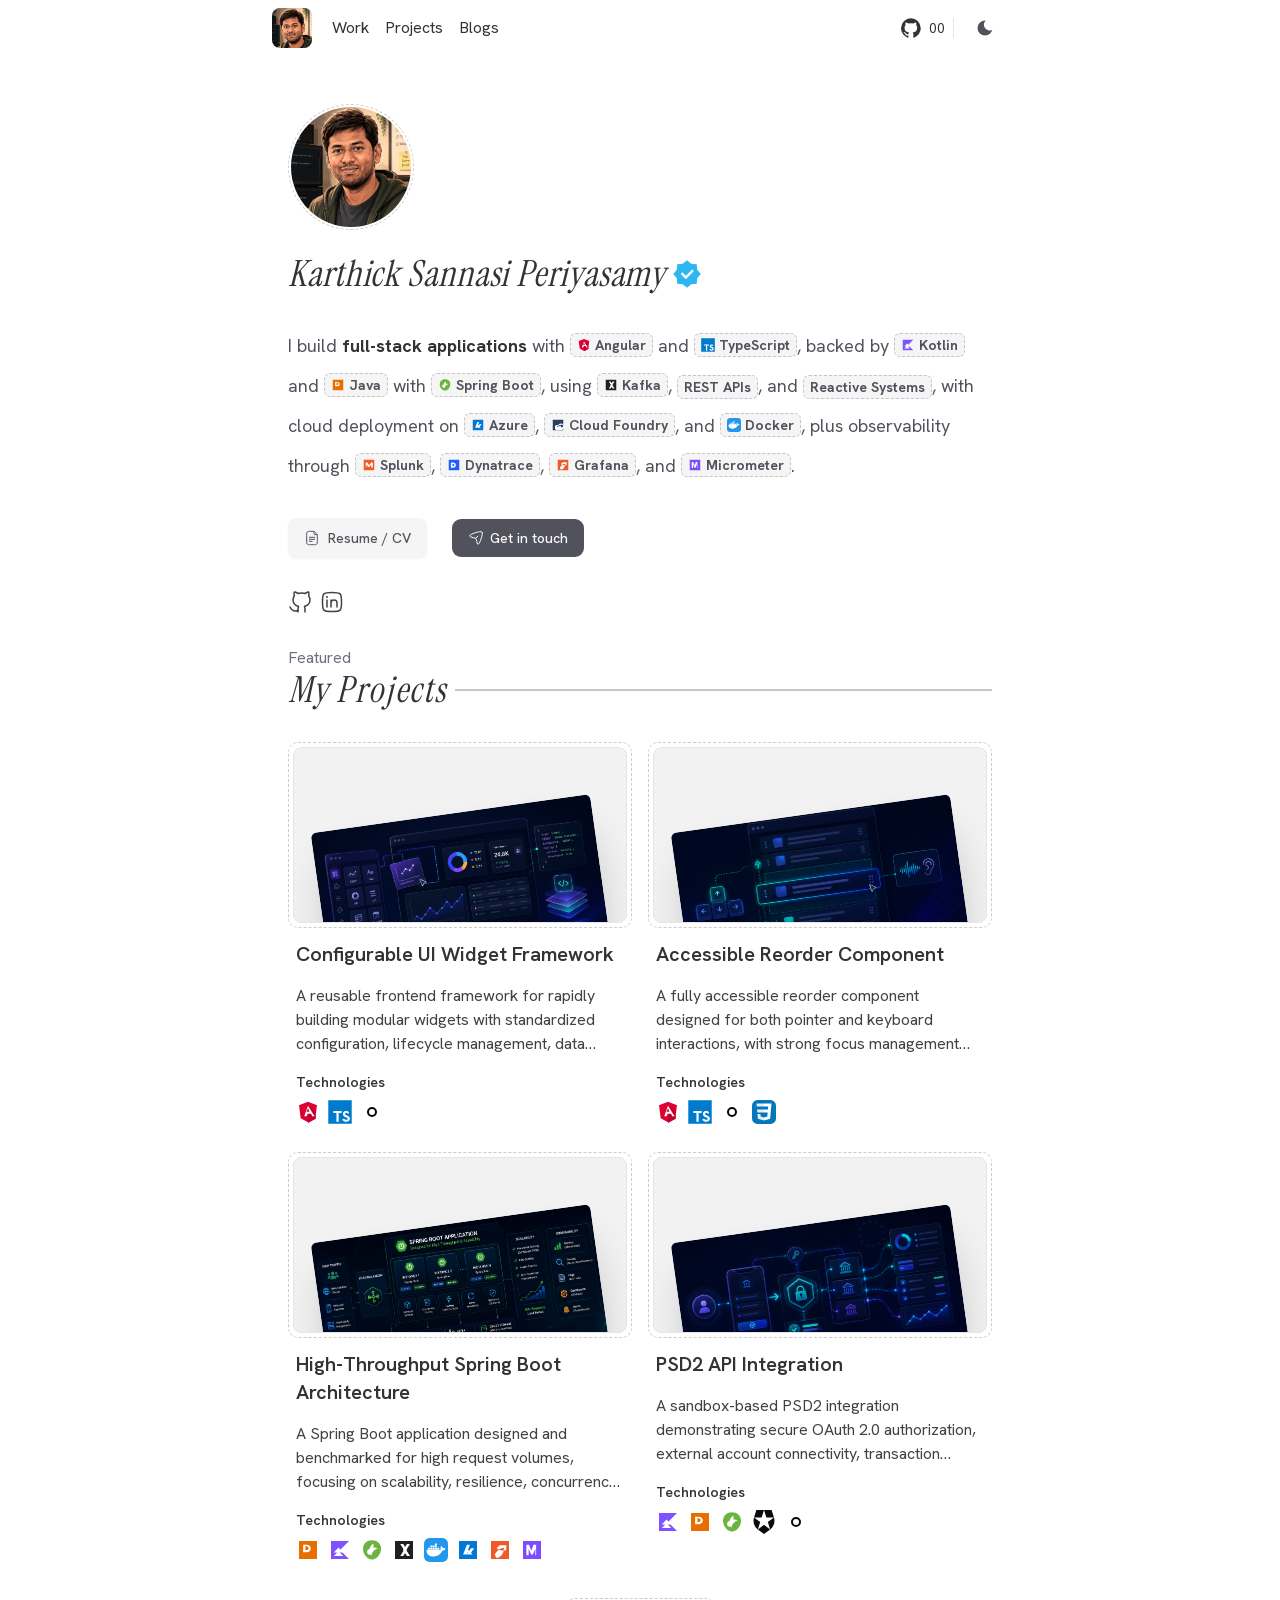
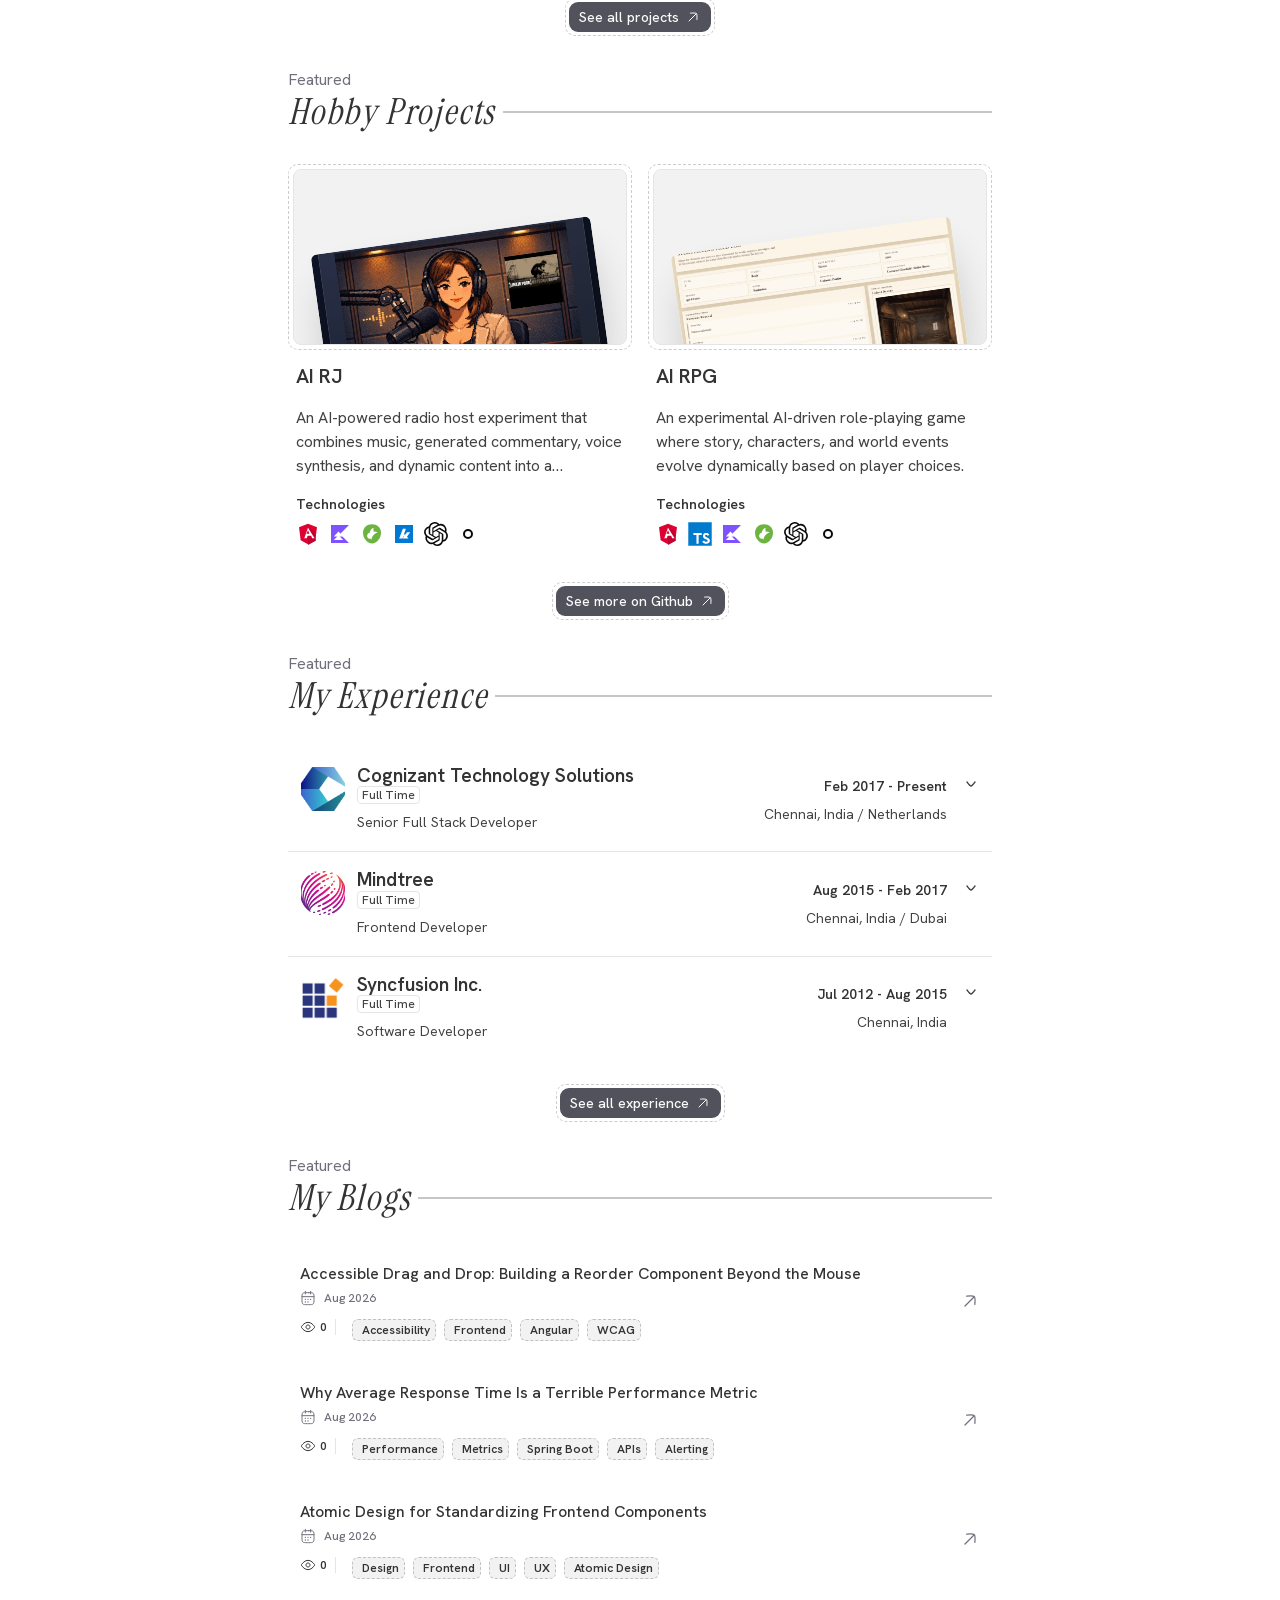
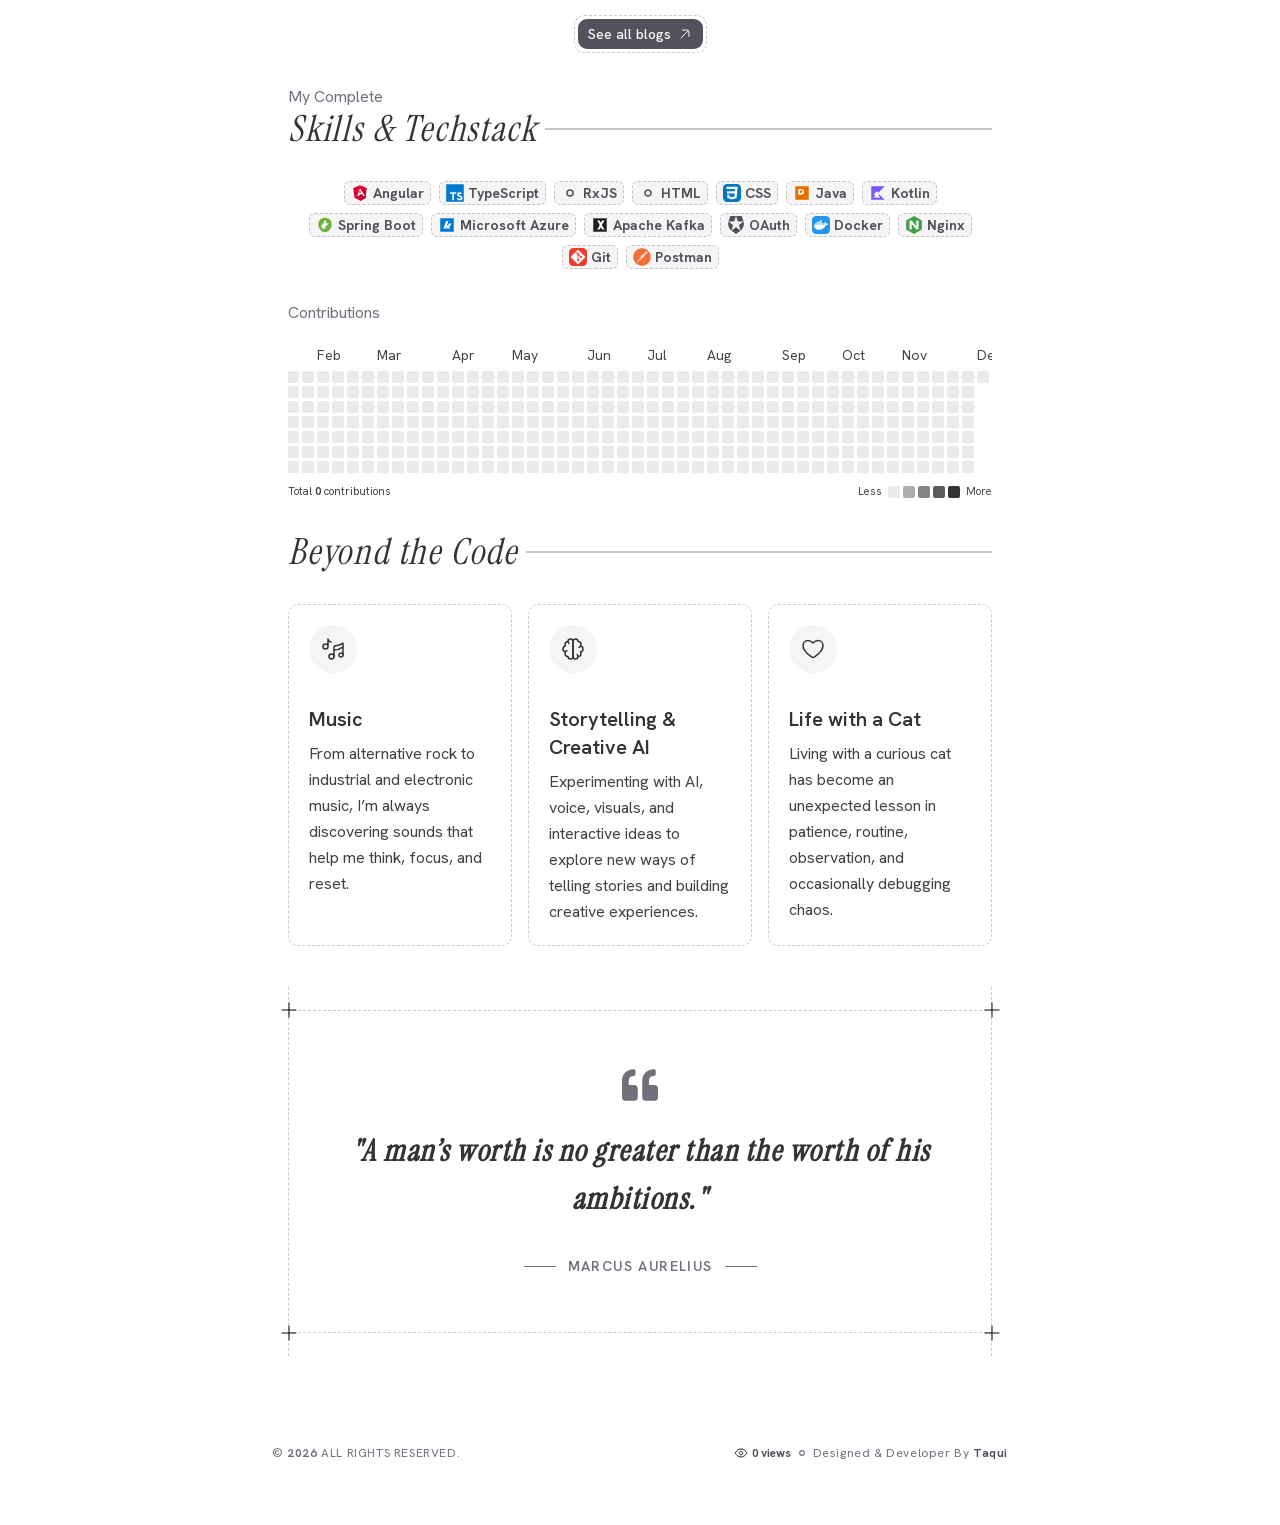
==== commit 2ee40713: "added hobbies and hobby projects" ====
--- a/index.html
+++ b/index.html
@@ -1 +1 @@
-<!DOCTYPE html><!--_P4oTvgc07Rnx7jj9a1er--><html lang="en" class="hanken_grotesk_fd2d649c-module__FK73Cq__variable"><head><meta charSet="utf-8"/><meta name="viewport" content="width=device-width, initial-scale=1"/><link rel="preload" href="/_next/static/media/797e433ab948586e-s.p.29207c2f.woff2" as="font" crossorigin="" type="font/woff2"/><link rel="preload" href="/_next/static/media/c47649aa31f9e140-s.p.7e59dfd6.woff2" as="font" crossorigin="" type="font/woff2"/><link rel="preload" href="/_next/static/media/caa3a2e1cccd8315-s.p.3b6cae6d.woff2" as="font" crossorigin="" type="font/woff2"/><link rel="preload" href="/_next/static/media/e41d5df559864f9e-s.p.380d09ea.woff2" as="font" crossorigin="" type="font/woff2"/><link rel="stylesheet" href="/_next/static/chunks/723059e32215b7be.css" data-precedence="next"/><link rel="preload" as="script" fetchPriority="low" href="/_next/static/chunks/b5eba4662de91afd.js"/><script src="/_next/static/chunks/236f7e5abd6f09ff.js" async=""></script><script src="/_next/static/chunks/053ead3b76fe9925.js" async=""></script><script src="/_next/static/chunks/249261e921aeebba.js" async=""></script><script src="/_next/static/chunks/turbopack-29775bf7593c3ba2.js" async=""></script><script src="/_next/static/chunks/7f27f9630a007744.js" async=""></script><script src="/_next/static/chunks/28f168e22e4b9abf.js" async=""></script><script src="/_next/static/chunks/889e4903b32794cf.js" async=""></script><script src="/_next/static/chunks/59f67464b6d0c073.js" async=""></script><script src="/_next/static/chunks/ff1a16fafef87110.js" async=""></script><script src="/_next/static/chunks/7340adf74ff47ec0.js" async=""></script><script src="/_next/static/chunks/f1cb1fc11d9a2593.js" async=""></script><script src="/_next/static/chunks/c82afadff51a3e97.js" async=""></script><script src="/_next/static/chunks/3f9d9725eae15bda.js" async=""></script><meta name="next-size-adjust" content=""/><title>Karthick Sannasi Periyasamy - Software Engineer &amp; Full Stack Developer</title><meta name="description" content="Portfolio of Karthick Sannasi Periyasamy (Karthick), software engineer and full stack developer building modern products with Next.js, TypeScript, React, and scalable backend systems."/><meta name="author" content="Karthick Sannasi Periyasamy"/><meta name="keywords" content="full stack developer portfolio,software developer portfolio,karthick sannasi periyasamy portfolio,next.js portfolio,react portfolio,Karthick Sannasi Periyasamy,Karthick S P,Karthick Sannasi,software engineer,software developer,full stack developer,web developer,frontend engineer,backend engineer,developer portfolio,typescript,javascript,karthick portfolio,karthick sannasi periyasamy backend developer,karthick sannasi periyasamy frontend developer,karthick sannasi periyasamy full stack developer,karthick sannasi periyasamy javascript developer,karthick sannasi periyasamy software engineer,karthick sannasi periyasamy typescript developer,karthick sannasi periyasamy web developer,backend developer,frontend developer,javascript developer,next.js developer,react developer"/><meta name="creator" content="Karthick Sannasi Periyasamy"/><meta name="robots" content="index, follow"/><meta name="googlebot" content="index, follow, max-video-preview:-1, max-image-preview:large, max-snippet:-1"/><link rel="canonical" href="http://localhost:3000/"/><meta property="og:title" content="Karthick Sannasi Periyasamy - Software Engineer &amp; Full Stack Developer"/><meta property="og:description" content="Portfolio of Karthick Sannasi Periyasamy (Karthick), software engineer and full stack developer building modern products with Next.js, TypeScript, React, and scalable backend systems."/><meta property="og:url" content="http://localhost:3000/"/><meta property="og:site_name" content="Karthick Sannasi Periyasamy - Portfolio"/><meta property="og:image" content="http://localhost:3000/api/og"/><meta property="og:image:width" content="1200"/><meta property="og:image:height" content="630"/><meta property="og:image:alt" content="Karthick Sannasi Periyasamy - Software Engineer &amp; Full Stack Developer"/><meta property="og:type" content="website"/><meta name="twitter:card" content="summary_large_image"/><meta name="twitter:title" content="Karthick Sannasi Periyasamy - Software Engineer &amp; Full Stack Developer"/><meta name="twitter:description" content="Portfolio of Karthick Sannasi Periyasamy (Karthick), software engineer and full stack developer building modern products with Next.js, TypeScript, React, and scalable backend systems."/><meta name="twitter:image" content="http://localhost:3000/api/og"/><meta name="twitter:image:width" content="1200"/><meta name="twitter:image:height" content="630"/><meta name="twitter:image:alt" content="Karthick Sannasi Periyasamy - Software Engineer &amp; Full Stack Developer"/><link rel="icon" href="/favicon.ico?favicon.693a45fd.ico" sizes="48x48" type="image/x-icon"/><script src="/_next/static/chunks/a6dad97d9634a72d.js" noModule=""></script></head><body class="geist_a71539c9-module__T19VSG__variable geist_mono_8d43a2aa-module__8Li5zG__variable instrument_serif_689fac43-module__DAWPXW__variable antialiased"><div hidden=""><!--$--><!--/$--></div><script>((a,b,c,d,e,f,g,h)=>{let i=document.documentElement,j=["light","dark"];function k(b){var c;(Array.isArray(a)?a:[a]).forEach(a=>{let c="class"===a,d=c&&f?e.map(a=>f[a]||a):e;c?(i.classList.remove(...d),i.classList.add(f&&f[b]?f[b]:b)):i.setAttribute(a,b)}),c=b,h&&j.includes(c)&&(i.style.colorScheme=c)}if(d)k(d);else try{let a=localStorage.getItem(b)||c,d=g&&"system"===a?window.matchMedia("(prefers-color-scheme: dark)").matches?"dark":"light":a;k(d)}catch(a){}})("class","theme","system",null,["light","dark"],null,true,true)</script><main class="min-h-dvh"><header class="container mx-auto max-w-full h-14 flex items-center md:max-w-3xl px-4 sticky top-0 z-50 rounded-md py-2 bg-background/95 supports-backdrop-filter:backdrop-blur-sm supports-backdrop-filter:bg-background/80"><div class="flex items-center justify-between w-full"><div class="flex gap-4"><nav class="flex items-center gap-3 md:gap-4 text"><a data-active="false" class="[@media(hover:hover)_and_(pointer:fine)]:hover:underline text-title [@media(hover:hover)_and_(pointer:fine)]:hover:decoration-2 [@media(hover:hover)_and_(pointer:fine)]:hover:underline-offset-4 data-[active=true]:underline-offset-4 data-[active=true]:decoration-2 data-[active=true]:underline transition-all" href="/work/">Work</a><a data-active="false" class="[@media(hover:hover)_and_(pointer:fine)]:hover:underline text-title [@media(hover:hover)_and_(pointer:fine)]:hover:decoration-2 [@media(hover:hover)_and_(pointer:fine)]:hover:underline-offset-4 data-[active=true]:underline-offset-4 data-[active=true]:decoration-2 data-[active=true]:underline transition-all" href="/projects/">Projects</a><a data-active="false" class="[@media(hover:hover)_and_(pointer:fine)]:hover:underline text-title [@media(hover:hover)_and_(pointer:fine)]:hover:decoration-2 [@media(hover:hover)_and_(pointer:fine)]:hover:underline-offset-4 data-[active=true]:underline-offset-4 data-[active=true]:decoration-2 data-[active=true]:underline transition-all" href="/blogs/">Blogs</a></nav></div><div class="flex items-center gap-2"><a href="https://github.com/spkarthick" target="_blank" rel="noreferrer"><div class="text-title group flex items-center gap-2 border-r pr-2"><svg xmlns="http://www.w3.org/2000/svg" class="group-hover:hidden block transition-all duration-300 ease-in-out" width="20" height="20" viewBox="0 0 432 416"><path fill="currentColor" d="M213.5 0q88.5 0 151 62.5T427 213q0 70-41 125.5T281 416q-14 2-14-11v-58q0-27-15-40q44-5 70.5-27t26.5-77q0-34-22-58q11-26-2-57q-18-5-58 22q-26-7-54-7t-53 7q-18-12-32.5-17.5T107 88h-6q-12 31-2 57q-22 24-22 58q0 55 27 77t70 27q-11 10-13 29q-42 18-62-18q-12-20-33-22q-2 0-4.5.5t-5 3.5t8.5 9q14 7 23 31q1 2 2 4.5t6.5 9.5t13 10.5T130 371t30-2v36q0 13-14 11q-64-22-105-77.5T0 213q0-88 62.5-150.5T213.5 0z"></path></svg><svg xmlns="http://www.w3.org/2000/svg" width="24" height="24" viewBox="0 0 24 24" fill="none" color="currentColor" class="size-5 group-hover:block hidden transition-all duration-300 ease-in-out"><path d="M16.5 7.5L6 18" stroke="currentColor" stroke-linecap="round" stroke-width="1.5"></path><path d="M8 6.18791C8 6.18791 16.0479 5.50949 17.2692 6.73079C18.4906 7.95209 17.812 16 17.812 16" stroke="currentColor" stroke-linecap="round" stroke-linejoin="round" stroke-width="1.5"></path></svg><span class="text-sm"> <!-- -->00</span></div></a><button data-slot="theme-toggler-button" class="focus-visible:border-ring cursor-pointer focus-visible:ring-ring/50 aria-invalid:ring-destructive/20 dark:aria-invalid:ring-destructive/40 aria-invalid:border-destructive dark:aria-invalid:border-destructive/50 rounded-lg border border-transparent bg-clip-padding text-sm font-medium focus-visible:ring-[3px] aria-invalid:ring-[3px] [&amp;_svg:not([class*=&#x27;size-&#x27;])]:size-4 inline-flex items-center justify-center whitespace-nowrap transition-all disabled:pointer-events-none disabled:opacity-50 [&amp;_svg]:pointer-events-none shrink-0 [&amp;_svg]:shrink-0 outline-none group/button select-none hover:bg-muted hover:text-foreground dark:hover:bg-muted/50 aria-expanded:bg-muted aria-expanded:text-foreground h-9 gap-1.5 px-2.5 has-data-[icon=inline-end]:pr-3 has-data-[icon=inline-start]:pl-3"><svg xmlns="http://www.w3.org/2000/svg" aria-hidden="true" class="size-6 text-primary" fill="currentColor" stroke-linecap="round" viewBox="0 0 32 32"><clipPath id="skiper-btn-2"><path d="M0-5h30a1 1 0 0 0 9 13v24H0Z"></path></clipPath><g clip-path="url(#skiper-btn-2)"><circle cx="16" cy="16"></circle><g stroke="currentColor" stroke-width="1.5"><path d="M16 5.5v-4"></path><path d="M16 30.5v-4"></path><path d="M1.5 16h4"></path><path d="M26.5 16h4"></path><path d="m23.4 8.6 2.8-2.8"></path><path d="m5.7 26.3 2.9-2.9"></path><path d="m5.8 5.8 2.8 2.8"></path><path d="m23.4 23.4 2.9 2.9"></path></g></g></svg></button><style>::view-transition-old(root), ::view-transition-new(root){animation:none;mix-blend-mode:normal;}</style></div></div></header><div class="container mx-auto max-w-full md:max-w-3xl px-4 h-auto md:py-12 py-4"><div class="relative mb-6 h-fit w-full md:px-4 animate-fade-in-up flex"><div class="relative p-[2px] border border-dashed dark:border-white/30 border-black/20 rounded-full w-fit"><div class="relative md:size-30 size-28 rounded-full overflow-hidden bg-blue-300  transition-all duration-300 group-hover:scale-105"><img alt="Karthick Sannasi Periyasamy" loading="lazy" width="120" height="120" decoding="async" data-nimg="1" class="hover:scale-110 transition-all duration-300 ease-in-out" style="color:transparent" src="/1734156552263.jpg"/></div></div></div><div class="relative space-y-8 md:px-4 animate-fade-in-blur"><div class="flex items-center justify-start flex-1  "><div class="flex items-center gap-4 relative "><div class="flex flex-col gap-2"><div class="flex items-center gap-2"><h1 class="text-3xl md:text-4xl font-instrument-serif italic font-medium text-title dark:text-gray-50 tracking-wide transition-colors duration-300">Karthick Sannasi Periyasamy</h1><svg xmlns="http://www.w3.org/2000/svg" viewBox="0 0 24 24" width="28" height="28" fill="#2db6f0" class="hover:rotate-360 transition-all duration-300 "><path xmlns="http://www.w3.org/2000/svg" fill="#2db6f0" d="M15.616 3.268L12 .186L8.383 3.268l-4.737.378l-.378 4.737L.186 12l3.082 3.617l.378 4.737l4.737.378l3.616 3.082l3.617-3.082l4.737-.378l.378-4.737L23.813 12l-3.082-3.617l-.378-4.737zM11 16.414L6.585 12L8 10.586l3 3l5.5-5.5L17.914 9.5z"></path></svg></div></div></div></div><div class="text-base md:text-lg text-primary leading-10 ">I build <b class="text-title">full-stack applications</b> with<!-- --> <a target="_blank" style="text-decoration:none" class="inline-flex h-6 items-center no-underline  bg-muted  border border-dashed dark:border-white/30 border-black/20 py-0.5 px-[6px] rounded-[6px] skill-inner-shadow self-end text-primary overflow-hidden" href="https://angular.io/"><div class="shrink-0 "><svg xmlns="http://www.w3.org/2000/svg" width="14" height="14" viewBox="0 0 128 128"><path fill="#DD0031" d="M64 9 16 28l9 69 39 21 39-21 9-69L64 9Z"></path><path fill="#C3002F" d="M64 9v26l35 13 7 52-42 22V9Z"></path><path fill="#fff" d="M64 31 44 86h13l5-13h19l5 13h13L64 31Zm8 32H56l8-19 8 19Z"></path></svg></div><p class="ml-1 text-sm font-bold">Angular</p></a> <!-- -->and<!-- --> <a target="_blank" style="text-decoration:none" class="inline-flex h-6 items-center no-underline  bg-muted  border border-dashed dark:border-white/30 border-black/20 py-0.5 px-[6px] rounded-[6px] skill-inner-shadow self-end text-primary overflow-hidden" href="https://www.typescriptlang.org/"><div class="shrink-0 "><svg xmlns="http://www.w3.org/2000/svg" viewBox="0 0 128 128" width="14" height="14" fill="currentColor"><path xmlns="http://www.w3.org/2000/svg" fill="#fff" d="M22.67 47h99.67v73.67H22.67z"></path><path xmlns="http://www.w3.org/2000/svg" fill="#007acc" d="M1.5 63.91v62.5h125v-125H1.5zm100.73-5a15.56 15.56 0 0 1 7.82 4.5a20.58 20.58 0 0 1 3 4c0 .16-5.4 3.81-8.69 5.85c-.12.08-.6-.44-1.13-1.23a7.09 7.09 0 0 0-5.87-3.53c-3.79-.26-6.23 1.73-6.21 5a4.58 4.58 0 0 0 .54 2.34c.83 1.73 2.38 2.76 7.24 4.86c8.95 3.85 12.78 6.39 15.16 10c2.66 4 3.25 10.46 1.45 15.24c-2 5.2-6.9 8.73-13.83 9.9a38.32 38.32 0 0 1-9.52-.1a23 23 0 0 1-12.72-6.63c-1.15-1.27-3.39-4.58-3.25-4.82a9.34 9.34 0 0 1 1.15-.73L82 101l3.59-2.08l.75 1.11a16.78 16.78 0 0 0 4.74 4.54c4 2.1 9.46 1.81 12.16-.62a5.43 5.43 0 0 0 .69-6.92c-1-1.39-3-2.56-8.59-5c-6.45-2.78-9.23-4.5-11.77-7.24a16.48 16.48 0 0 1-3.43-6.25a25 25 0 0 1-.22-8c1.33-6.23 6-10.58 12.82-11.87a31.66 31.66 0 0 1 9.49.26zm-29.34 5.24v5.12H56.66v46.23H45.15V69.26H28.88v-5a49.19 49.19 0 0 1 .12-5.17C29.08 59 39 59 51 59h21.83z"></path></svg></div><p class="ml-1 text-sm font-bold">TypeScript</p></a>, backed by<!-- --> <a target="_blank" style="text-decoration:none" class="inline-flex h-6 items-center no-underline  bg-muted  border border-dashed dark:border-white/30 border-black/20 py-0.5 px-[6px] rounded-[6px] skill-inner-shadow self-end text-primary overflow-hidden" href="https://kotlinlang.org/"><div class="shrink-0 "><svg xmlns="http://www.w3.org/2000/svg" width="14" height="14" viewBox="0 0 128 128"><path fill="#7F52FF" d="M112 112H16V16h96l-48 48 48 48Z"></path><path fill="#fff" d="M31 96 56 70l25 26H31Zm25-45 25 26H31l25-26Z"></path></svg></div><p class="ml-1 text-sm font-bold">Kotlin</p></a> <!-- -->and<!-- --> <a target="_blank" style="text-decoration:none" class="inline-flex h-6 items-center no-underline  bg-muted  border border-dashed dark:border-white/30 border-black/20 py-0.5 px-[6px] rounded-[6px] skill-inner-shadow self-end text-primary overflow-hidden" href="https://www.oracle.com/java/"><div class="shrink-0 "><svg xmlns="http://www.w3.org/2000/svg" width="14" height="14" viewBox="0 0 128 128"><path fill="#E76F00" d="M16 16h96v96H16z"></path><path fill="#fff" d="M38 92V36h17c14 0 24 8 24 20s-10 20-24 20H38v16Zm12-28h5c8 0 12-4 12-10s-4-10-12-10h-5v20Z"></path></svg></div><p class="ml-1 text-sm font-bold">Java</p></a> <!-- -->with<!-- --> <a target="_blank" style="text-decoration:none" class="inline-flex h-6 items-center no-underline  bg-muted  border border-dashed dark:border-white/30 border-black/20 py-0.5 px-[6px] rounded-[6px] skill-inner-shadow self-end text-primary overflow-hidden" href="https://spring.io/projects/spring-boot"><div class="shrink-0 "><svg xmlns="http://www.w3.org/2000/svg" width="14" height="14" viewBox="0 0 128 128"><path fill="#6DB33F" d="M64 12c-26 0-48 18-48 44 0 31 22 58 48 58s48-27 48-58c0-26-22-44-48-44Z"></path><path fill="#fff" d="M72 31c-14 6-22 20-22 36 0 10 4 19 11 27 2-12 7-22 17-30 5-4 12-7 17-9-7-2-15-4-23-4Z"></path><path fill="#fff" d="M51 89c7 0 13-7 13-15 0-8-6-15-13-15s-13 7-13 15c0 8 6 15 13 15Z"></path></svg></div><p class="ml-1 text-sm font-bold">Spring Boot</p></a>, using<!-- --> <a target="_blank" style="text-decoration:none" class="inline-flex h-6 items-center no-underline  bg-muted  border border-dashed dark:border-white/30 border-black/20 py-0.5 px-[6px] rounded-[6px] skill-inner-shadow self-end text-primary overflow-hidden" href="https://kafka.apache.org/"><div class="shrink-0 "><svg xmlns="http://www.w3.org/2000/svg" width="14" height="14" viewBox="0 0 128 128"><path fill="#231F20" d="M16 16h96v96H16z"></path><path fill="#fff" d="M44 32h16l20 32L60 96H44l20-32L44 32Zm36 0h16l-20 32 20 32H80l-22-32L80 32Z"></path></svg></div><p class="ml-1 text-sm font-bold">Kafka</p></a>,<!-- --> <a target="_blank" style="text-decoration:none" class="inline-flex h-6 items-center no-underline  bg-muted  border border-dashed dark:border-white/30 border-black/20 py-0.5 px-[6px] rounded-[6px] skill-inner-shadow self-end text-primary overflow-hidden" href="https://en.wikipedia.org/wiki/Representational_state_transfer"><p class=" text-sm font-bold">REST APIs</p></a>, and<!-- --> <a target="_blank" style="text-decoration:none" class="inline-flex h-6 items-center no-underline  bg-muted  border border-dashed dark:border-white/30 border-black/20 py-0.5 px-[6px] rounded-[6px] skill-inner-shadow self-end text-primary overflow-hidden" href="https://www.reactivemanifesto.org/"><p class=" text-sm font-bold">Reactive Systems</p></a>, with cloud deployment on<!-- --> <a target="_blank" style="text-decoration:none" class="inline-flex h-6 items-center no-underline  bg-muted  border border-dashed dark:border-white/30 border-black/20 py-0.5 px-[6px] rounded-[6px] skill-inner-shadow self-end text-primary overflow-hidden" href="https://azure.microsoft.com/"><div class="shrink-0 "><svg xmlns="http://www.w3.org/2000/svg" width="14" height="14" viewBox="0 0 128 128"><path fill="#0078D4" d="M16 16h96v96H16z"></path><path fill="#fff" d="M38 88 58 36h16l-18 52H38Zm18 0 24-34h17l-24 34H56Zm14-22 18 22H67l-11-22h14Z"></path></svg></div><p class="ml-1 text-sm font-bold">Azure</p></a>,<!-- --> <a target="_blank" style="text-decoration:none" class="inline-flex h-6 items-center no-underline  bg-muted  border border-dashed dark:border-white/30 border-black/20 py-0.5 px-[6px] rounded-[6px] skill-inner-shadow self-end text-primary overflow-hidden" href="https://www.cloudfoundry.org/"><div class="shrink-0 "><svg xmlns="http://www.w3.org/2000/svg" width="14" height="14" viewBox="0 0 128 128"><path fill="#2A3F5F" d="M16 16h96v96H16z"></path><path fill="#fff" d="M36 82c0-10 8-18 18-18 4 0 8 1 11 4 4-10 15-17 27-17 16 0 29 12 29 29 0 16-13 29-29 29H52c-9 0-16-7-16-16Zm28-7h18c4 0 7-3 7-7s-3-7-7-7c-4 0-7 3-7 7v3H64c-4 0-7 3-7 7s3 7 7 7Zm26 10h10c7 0 12-5 12-12s-5-12-12-12h-10v24Z"></path></svg></div><p class="ml-1 text-sm font-bold">Cloud Foundry</p></a>, and<!-- --> <a target="_blank" style="text-decoration:none" class="inline-flex h-6 items-center no-underline  bg-muted  border border-dashed dark:border-white/30 border-black/20 py-0.5 px-[6px] rounded-[6px] skill-inner-shadow self-end text-primary overflow-hidden" href="https://www.docker.com/"><div class="shrink-0 "><svg xmlns="http://www.w3.org/2000/svg" viewBox="0 0 256 256" width="14" height="14" fill="currentColor"><g xmlns="http://www.w3.org/2000/svg" fill="none"><rect width="256" height="256" fill="#2396ED" rx="60"></rect><path fill="#fff" d="M141.187 122.123h20.717v-18.744h-20.717v18.744Zm-24.662 0h20.716v-18.744h-20.716v18.744Zm-24.17 0h20.717v-18.744H92.355v18.744Zm-24.17 0H88.41v-18.744H68.186v18.744Zm-24.662 0H64.24v-18.744H43.523v18.744Zm24.663-22.69h20.223V80.69H68.186v18.743Zm24.17 0h20.716V80.69H92.355v18.743Zm24.169 0h20.716V80.69h-20.716v18.743Zm0-22.69h20.716V58h-20.716v18.744ZM228 113.739s-8.879-8.386-27.129-5.426c-1.973-14.305-17.264-22.69-17.264-22.69s-14.304 17.264-3.946 36.501c-2.959 1.48-7.892 3.453-15.291 3.453H28.726c-2.467 9.372-2.467 71.521 65.602 71.521c48.832 0 85.333-22.689 102.597-64.123C222.574 134.948 228 113.738 228 113.738Z"></path></g></svg></div><p class="ml-1 text-sm font-bold">Docker</p></a>, plus observability through<!-- --> <a target="_blank" style="text-decoration:none" class="inline-flex h-6 items-center no-underline  bg-muted  border border-dashed dark:border-white/30 border-black/20 py-0.5 px-[6px] rounded-[6px] skill-inner-shadow self-end text-primary overflow-hidden" href="https://www.splunk.com/"><div class="shrink-0 "><svg xmlns="http://www.w3.org/2000/svg" width="14" height="14" viewBox="0 0 128 128"><path fill="#F15A24" d="M16 16h96v96H16z"></path><path fill="#fff" d="M34 86V42h14l18 25 18-25h14v44H84V59L66 82H58L40 59v27H34Z"></path></svg></div><p class="ml-1 text-sm font-bold">Splunk</p></a>,<!-- --> <a target="_blank" style="text-decoration:none" class="inline-flex h-6 items-center no-underline  bg-muted  border border-dashed dark:border-white/30 border-black/20 py-0.5 px-[6px] rounded-[6px] skill-inner-shadow self-end text-primary overflow-hidden" href="https://www.dynatrace.com/"><div class="shrink-0 "><svg xmlns="http://www.w3.org/2000/svg" width="14" height="14" viewBox="0 0 128 128"><path fill="#1F5EFF" d="M16 16h96v96H16z"></path><path fill="#fff" d="M36 88V40h18c17 0 27 9 27 24s-10 24-27 24H36Zm14-14h4c9 0 13-5 13-10s-4-10-13-10h-4v20Z"></path></svg></div><p class="ml-1 text-sm font-bold">Dynatrace</p></a>,<!-- --> <a target="_blank" style="text-decoration:none" class="inline-flex h-6 items-center no-underline  bg-muted  border border-dashed dark:border-white/30 border-black/20 py-0.5 px-[6px] rounded-[6px] skill-inner-shadow self-end text-primary overflow-hidden" href="https://grafana.com/"><div class="shrink-0 "><svg xmlns="http://www.w3.org/2000/svg" width="14" height="14" viewBox="0 0 128 128"><path fill="#F05A28" d="M16 16h96v96H16z"></path><path fill="#fff" d="M36 86c7-10 15-19 25-26 8-5 16-8 24-8 0 12-2 23-8 33-7 11-17 18-29 22-7-7-10-14-12-21Zm28-47c-7 3-13 8-18 15 5 4 11 8 18 10 10 4 20 4 31 2 3-9 4-18 2-28-12 0-23 1-33 1Z"></path></svg></div><p class="ml-1 text-sm font-bold">Grafana</p></a>, and<!-- --> <a target="_blank" style="text-decoration:none" class="inline-flex h-6 items-center no-underline  bg-muted  border border-dashed dark:border-white/30 border-black/20 py-0.5 px-[6px] rounded-[6px] skill-inner-shadow self-end text-primary overflow-hidden" href="https://micrometer.io/"><div class="shrink-0 "><svg xmlns="http://www.w3.org/2000/svg" width="14" height="14" viewBox="0 0 128 128"><path fill="#7C4DFF" d="M16 16h96v96H16z"></path><path fill="#fff" d="M34 92V36h14l12 32 12-32h14v56H82V57L68 88H60L46 57v35H34Z"></path></svg></div><p class="ml-1 text-sm font-bold">Micrometer</p></a>.</div><div class=" flex gap-6 items-center "><a href="/resume/"><button class="inline-flex items-center cursor-pointer justify-center gap-2 whitespace-nowrap text-sm font-medium transition-[box-shadow,_color,_background-color,_border-color,_outline-color,_text-decoration-color,_fill,_stroke] disabled:pointer-events-none disabled:opacity-50 [&amp;_svg]:pointer-events-none [&amp;_svg:not([class*=&#x27;size-&#x27;])]:size-4 shrink-0 [&amp;_svg]:shrink-0 outline-none focus-visible:border-ring focus-visible:ring-ring/50 focus-visible:ring-[3px] aria-invalid:ring-destructive/20 dark:aria-invalid:ring-destructive/40 aria-invalid:border-destructive [--liquid-button-background-color:var(--accent)] [--liquid-button-color:var(--primary)] text-primary hover:text-primary-foreground shadow-xs h-10 rounded-md px-6 has-[&gt;svg]:px-4" tabindex="0" style="--liquid-button-fill-width:-1%;--liquid-button-fill-height:3px;--liquid-button-delay:0s;background:linear-gradient(var(--liquid-button-color) 0 0) no-repeat calc(200% - var(--liquid-button-fill-width, -1%)) 100% / 200% var(--liquid-button-fill-height, 0.2em);background-color:var(--liquid-button-background-color);transition:background 0.3s var(--liquid-button-delay, 0s), color 0.3s 0.3s, background-position 0.3s calc(0.3s - var(--liquid-button-delay, 0s))"><svg xmlns="http://www.w3.org/2000/svg" width="24" height="24" viewBox="0 0 24 24" fill="none" color="currentColor" class=""><path d="M15 2.5V4C15 5.41421 15 6.12132 15.4393 6.56066C15.8787 7 16.5858 7 18 7H19.5" stroke="currentColor" stroke-linecap="round" stroke-linejoin="round" stroke-width="1.5"></path><path d="M4 16V8C4 5.17157 4 3.75736 4.87868 2.87868C5.75736 2 7.17157 2 10 2H14.1716C14.5803 2 14.7847 2 14.9685 2.07612C15.1522 2.15224 15.2968 2.29676 15.5858 2.58579L19.4142 6.41421C19.7032 6.70324 19.8478 6.84776 19.9239 7.03153C20 7.2153 20 7.41968 20 7.82843V16C20 18.8284 20 20.2426 19.1213 21.1213C18.2426 22 16.8284 22 14 22H10C7.17157 22 5.75736 22 4.87868 21.1213C4 20.2426 4 18.8284 4 16Z" stroke="currentColor" stroke-linecap="round" stroke-linejoin="round" stroke-width="1.5"></path><path d="M8 11H16M8 14H16M8 17H12.1708" stroke="currentColor" stroke-linecap="round" stroke-linejoin="round" stroke-width="1.5"></path></svg>Resume / CV</button></a><a href="mailto:spkarthick91@gmail.com"><div style="transform:none"><button type="button" class="focus-visible:border-ring cursor-pointer focus-visible:ring-ring/50 aria-invalid:ring-destructive/20 dark:aria-invalid:ring-destructive/40 aria-invalid:border-destructive dark:aria-invalid:border-destructive/50 rounded-lg border border-transparent bg-clip-padding text-sm font-medium focus-visible:ring-[3px] aria-invalid:ring-[3px] [&amp;_svg:not([class*=&#x27;size-&#x27;])]:size-4 inline-flex items-center justify-center whitespace-nowrap transition-all disabled:pointer-events-none disabled:opacity-50 [&amp;_svg]:pointer-events-none shrink-0 [&amp;_svg]:shrink-0 outline-none group/button select-none bg-primary text-primary-foreground hover:bg-primary/80 h-10 gap-1.5 px-4 has-data-[icon=inline-end]:pr-3 has-data-[icon=inline-start]:pl-3"><div style="transform:none"><div class="flex gap-1.5 items-center"><svg xmlns="http://www.w3.org/2000/svg" width="24" height="24" viewBox="0 0 24 24" fill="none" color="currentColor" class=""><path d="M21.0477 3.05293C18.8697 0.707363 2.48648 6.4532 2.50001 8.551C2.51535 10.9299 8.89809 11.6617 10.6672 12.1581C11.7311 12.4565 12.016 12.7625 12.2613 13.8781C13.3723 18.9305 13.9301 21.4435 15.2014 21.4996C17.2278 21.5892 23.1733 5.342 21.0477 3.05293Z" stroke="currentColor" stroke-width="1.5"></path><path d="M11.4999 12.5L14.9999 9" stroke="currentColor" stroke-linecap="round" stroke-linejoin="round" stroke-width="1.5"></path></svg><span>Get in touch</span></div></div></button></div>      </a></div><div class="flex flex-row gap-2 items-center "><div data-slot="tooltip-trigger" data-side="top" data-align="center" data-state="closed"><a href="https://github.com/spkarthick" target="_blank" rel="noopener noreferrer" class="text-muted-foreground hover:text-primary"><svg xmlns="http://www.w3.org/2000/svg" width="24" height="24" viewBox="0 0 24 24" fill="none" color="currentColor" class=""><path d="M10 20.5675C6.57143 21.7248 3.71429 20.5675 2 17" stroke="currentColor" stroke-linecap="round" stroke-linejoin="round" stroke-width="1.5"></path><path d="M10 22V18.7579C10 18.1596 10.1839 17.6396 10.4804 17.1699C10.6838 16.8476 10.5445 16.3904 10.1771 16.2894C7.13394 15.4528 5 14.1077 5 9.64606C5 8.48611 5.38005 7.39556 6.04811 6.4464C6.21437 6.21018 6.29749 6.09208 6.31748 5.9851C6.33746 5.87813 6.30272 5.73852 6.23322 5.45932C5.95038 4.32292 5.96871 3.11619 6.39322 2.02823C6.39322 2.02823 7.27042 1.74242 9.26698 2.98969C9.72282 3.27447 9.95075 3.41686 10.1515 3.44871C10.3522 3.48056 10.6206 3.41384 11.1573 3.28041C11.8913 3.09795 12.6476 3 13.5 3C14.3524 3 15.1087 3.09795 15.8427 3.28041C16.3794 3.41384 16.6478 3.48056 16.8485 3.44871C17.0493 3.41686 17.2772 3.27447 17.733 2.98969C19.7296 1.74242 20.6068 2.02823 20.6068 2.02823C21.0313 3.11619 21.0496 4.32292 20.7668 5.45932C20.6973 5.73852 20.6625 5.87813 20.6825 5.9851C20.7025 6.09207 20.7856 6.21019 20.9519 6.4464C21.6199 7.39556 22 8.48611 22 9.64606C22 14.1077 19.8661 15.4528 16.8229 16.2894C16.4555 16.3904 16.3162 16.8476 16.5196 17.1699C16.8161 17.6396 17 18.1596 17 18.7579V22" stroke="currentColor" stroke-linecap="round" stroke-linejoin="round" stroke-width="1.5"></path></svg></a></div><div data-slot="tooltip-trigger" data-side="top" data-align="center" data-state="closed"><a href="https://www.linkedin.com/in/karthick-s-p/" target="_blank" rel="noopener noreferrer" class="text-muted-foreground hover:text-primary"><svg xmlns="http://www.w3.org/2000/svg" width="24" height="24" viewBox="0 0 24 24" fill="none" color="currentColor" class=""><path d="M7 10V17" stroke="currentColor" stroke-linecap="round" stroke-linejoin="round" stroke-width="1.5"></path><path d="M11 13V17M11 13C11 11.3431 12.3431 10 14 10C15.6569 10 17 11.3431 17 13V17M11 13V10" stroke="currentColor" stroke-linecap="round" stroke-linejoin="round" stroke-width="1.5"></path><path d="M7.00801 7L6.99902 7" stroke="currentColor" stroke-linecap="round" stroke-linejoin="round" stroke-width="2"></path><path d="M2.5 12C2.5 7.52166 2.5 5.28249 3.89124 3.89124C5.28249 2.5 7.52166 2.5 12 2.5C16.4783 2.5 18.7175 2.5 20.1088 3.89124C21.5 5.28249 21.5 7.52166 21.5 12C21.5 16.4783 21.5 18.7175 20.1088 20.1088C18.7175 21.5 16.4783 21.5 12 21.5C7.52166 21.5 5.28249 21.5 3.89124 20.1088C2.5 18.7175 2.5 16.4783 2.5 12Z" stroke="currentColor" stroke-linejoin="round" stroke-width="1.5"></path></svg></a></div></div><div class="w-full  "><div><p class="md:text-base text-sm text-subtle">Featured</p><div class="flex items-center gap-2"><h2 class="md:text-4xl text-3xl text-title font-medium font-instrument-serif italic  tracking-wider shrink-0">My Projects</h2><div class="w-full h-0.5 bg-muted-foreground/30 grow"></div></div></div><div class="grid grid-cols-1 md:grid-cols-2 gap-4 mt-8"><div class="relative flex w-full cursor-pointer flex-col items-start overflow-hidden  group/image" tabindex="0"><div class="p-1 rounded-[10px]  w-full border border-dashed dark:border-white/30 border-black/20 "><div class="w-full bg-black/5 dark:bg-white/15 aspect-4/3 h-44 relative rounded-[8px] border  border-border overflow-hidden "><div class="h-auto w-[85%] absolute mx-auto left-0 right-0 aspect-4/2 shadow-2xl rounded-sm overflow-hidden" style="bottom:-2rem;transform:rotate(-8deg)"><img alt="Configurable UI Widget Framework" loading="lazy" decoding="async" data-nimg="fill" class="object-cover h-full w-auto" style="position:absolute;height:100%;width:100%;left:0;top:0;right:0;bottom:0;color:transparent" src="/project_banners/widget_framework_banner.png"/></div></div></div><div class="px-2 py-3 flex w-full flex-col gap-4"><div class="flex items-center justify-between"><span class="text-xl font-semibold text-title">Configurable UI Widget Framework</span><div class="flex gap-2 items-center text-muted-foreground [&amp;_svg]:cursor-pointer [&amp;_svg]:transition-colors [&amp;_svg]:hover:text-primary"><button data-slot="button" data-variant="ghost" data-size="icon-lg" class="focus-visible:border-ring cursor-pointer focus-visible:ring-ring/50 aria-invalid:ring-destructive/20 dark:aria-invalid:ring-destructive/40 aria-invalid:border-destructive dark:aria-invalid:border-destructive/50 rounded-lg border border-transparent bg-clip-padding text-sm font-medium focus-visible:ring-[3px] aria-invalid:ring-[3px] [&amp;_svg:not([class*=&#x27;size-&#x27;])]:size-4 items-center justify-center whitespace-nowrap transition-all disabled:pointer-events-none disabled:opacity-50 [&amp;_svg]:pointer-events-none shrink-0 [&amp;_svg]:shrink-0 outline-none group/button select-none hover:bg-muted hover:text-foreground dark:hover:bg-muted/50 aria-expanded:bg-muted aria-expanded:text-foreground flex sm:hidden p-0 size-6 m-0"><svg xmlns="http://www.w3.org/2000/svg" width="24" height="24" viewBox="0 0 24 24" fill="none" color="currentColor" class=""><path d="M8.00001 3.09779C8.00001 3.09779 4.03375 2.74194 3.38784 3.38785C2.74192 4.03375 3.09784 8 3.09784 8" stroke="currentColor" stroke-linecap="round" stroke-linejoin="round" stroke-width="1.5"></path><path d="M8.00001 20.9022C8.00001 20.9022 4.03375 21.2581 3.38784 20.6122C2.74192 19.9662 3.09784 16 3.09784 16" stroke="currentColor" stroke-linecap="round" stroke-linejoin="round" stroke-width="1.5"></path><path d="M16 3.09779C16 3.09779 19.9663 2.74194 20.6122 3.38785C21.2581 4.03375 20.9022 8 20.9022 8" stroke="currentColor" stroke-linecap="round" stroke-linejoin="round" stroke-width="1.5"></path><path d="M16 20.9022C16 20.9022 19.9663 21.2581 20.6122 20.6122C21.2581 19.9662 20.9022 16 20.9022 16" stroke="currentColor" stroke-linecap="round" stroke-linejoin="round" stroke-width="1.5"></path><path d="M14.0107 9.99847L20.0625 3.94678" stroke="currentColor" stroke-linecap="round" stroke-linejoin="round" stroke-width="1.5"></path><path d="M9.99696 14.0024L3.63966 20.3807" stroke="currentColor" stroke-linecap="round" stroke-linejoin="round" stroke-width="1.5"></path><path d="M9.99732 10.0024L3.84571 3.85889" stroke="currentColor" stroke-linecap="round" stroke-linejoin="round" stroke-width="1.5"></path><path d="M13.9795 14.0024L20.5279 20.4983" stroke="currentColor" stroke-linecap="round" stroke-linejoin="round" stroke-width="1.5"></path></svg></button></div></div><p class="text-muted-foreground text-base text-start line-clamp-3">A reusable frontend framework for rapidly building modular widgets with standardized configuration, lifecycle management, data loading, error handling, and shared UI behavior.</p><div class="flex flex-col gap-2 w-full"><span class="text-sm font-semibold text-title">Technologies</span><div class="flex gap-2 items-center flex-wrap"><div class="flex items-center gap-2"><svg xmlns="http://www.w3.org/2000/svg" width="24" height="24" viewBox="0 0 128 128"><path fill="#DD0031" d="M64 9 16 28l9 69 39 21 39-21 9-69L64 9Z"></path><path fill="#C3002F" d="M64 9v26l35 13 7 52-42 22V9Z"></path><path fill="#fff" d="M64 31 44 86h13l5-13h19l5 13h13L64 31Zm8 32H56l8-19 8 19Z"></path></svg></div><div class="flex items-center gap-2"><svg xmlns="http://www.w3.org/2000/svg" viewBox="0 0 128 128" width="24" height="24" fill="currentColor"><path xmlns="http://www.w3.org/2000/svg" fill="#fff" d="M22.67 47h99.67v73.67H22.67z"></path><path xmlns="http://www.w3.org/2000/svg" fill="#007acc" d="M1.5 63.91v62.5h125v-125H1.5zm100.73-5a15.56 15.56 0 0 1 7.82 4.5a20.58 20.58 0 0 1 3 4c0 .16-5.4 3.81-8.69 5.85c-.12.08-.6-.44-1.13-1.23a7.09 7.09 0 0 0-5.87-3.53c-3.79-.26-6.23 1.73-6.21 5a4.58 4.58 0 0 0 .54 2.34c.83 1.73 2.38 2.76 7.24 4.86c8.95 3.85 12.78 6.39 15.16 10c2.66 4 3.25 10.46 1.45 15.24c-2 5.2-6.9 8.73-13.83 9.9a38.32 38.32 0 0 1-9.52-.1a23 23 0 0 1-12.72-6.63c-1.15-1.27-3.39-4.58-3.25-4.82a9.34 9.34 0 0 1 1.15-.73L82 101l3.59-2.08l.75 1.11a16.78 16.78 0 0 0 4.74 4.54c4 2.1 9.46 1.81 12.16-.62a5.43 5.43 0 0 0 .69-6.92c-1-1.39-3-2.56-8.59-5c-6.45-2.78-9.23-4.5-11.77-7.24a16.48 16.48 0 0 1-3.43-6.25a25 25 0 0 1-.22-8c1.33-6.23 6-10.58 12.82-11.87a31.66 31.66 0 0 1 9.49.26zm-29.34 5.24v5.12H56.66v46.23H45.15V69.26H28.88v-5a49.19 49.19 0 0 1 .12-5.17C29.08 59 39 59 51 59h21.83z"></path></svg></div><div class="flex items-center gap-2"><svg xmlns="http://www.w3.org/2000/svg" width="24" height="24" viewBox="0 0 24 24"><path fill="none" stroke="currentColor" stroke-linecap="round" stroke-linejoin="round" stroke-width="2" d="M8 12a4 4 0 1 0 8 0a4 4 0 1 0-8 0"></path></svg></div></div></div></div></div><div class="relative flex w-full cursor-pointer flex-col items-start overflow-hidden  group/image" tabindex="0"><div class="p-1 rounded-[10px]  w-full border border-dashed dark:border-white/30 border-black/20 "><div class="w-full bg-black/5 dark:bg-white/15 aspect-4/3 h-44 relative rounded-[8px] border  border-border overflow-hidden "><div class="h-auto w-[85%] absolute mx-auto left-0 right-0 aspect-4/2 shadow-2xl rounded-sm overflow-hidden" style="bottom:-2rem;transform:rotate(-8deg)"><img alt="Accessible Reorder Component" loading="lazy" decoding="async" data-nimg="fill" class="object-cover h-full w-auto" style="position:absolute;height:100%;width:100%;left:0;top:0;right:0;bottom:0;color:transparent" src="/project_banners/reorder_component_banner.png"/></div></div></div><div class="px-2 py-3 flex w-full flex-col gap-4"><div class="flex items-center justify-between"><span class="text-xl font-semibold text-title">Accessible Reorder Component</span><div class="flex gap-2 items-center text-muted-foreground [&amp;_svg]:cursor-pointer [&amp;_svg]:transition-colors [&amp;_svg]:hover:text-primary"><button data-slot="button" data-variant="ghost" data-size="icon-lg" class="focus-visible:border-ring cursor-pointer focus-visible:ring-ring/50 aria-invalid:ring-destructive/20 dark:aria-invalid:ring-destructive/40 aria-invalid:border-destructive dark:aria-invalid:border-destructive/50 rounded-lg border border-transparent bg-clip-padding text-sm font-medium focus-visible:ring-[3px] aria-invalid:ring-[3px] [&amp;_svg:not([class*=&#x27;size-&#x27;])]:size-4 items-center justify-center whitespace-nowrap transition-all disabled:pointer-events-none disabled:opacity-50 [&amp;_svg]:pointer-events-none shrink-0 [&amp;_svg]:shrink-0 outline-none group/button select-none hover:bg-muted hover:text-foreground dark:hover:bg-muted/50 aria-expanded:bg-muted aria-expanded:text-foreground flex sm:hidden p-0 size-6 m-0"><svg xmlns="http://www.w3.org/2000/svg" width="24" height="24" viewBox="0 0 24 24" fill="none" color="currentColor" class=""><path d="M8.00001 3.09779C8.00001 3.09779 4.03375 2.74194 3.38784 3.38785C2.74192 4.03375 3.09784 8 3.09784 8" stroke="currentColor" stroke-linecap="round" stroke-linejoin="round" stroke-width="1.5"></path><path d="M8.00001 20.9022C8.00001 20.9022 4.03375 21.2581 3.38784 20.6122C2.74192 19.9662 3.09784 16 3.09784 16" stroke="currentColor" stroke-linecap="round" stroke-linejoin="round" stroke-width="1.5"></path><path d="M16 3.09779C16 3.09779 19.9663 2.74194 20.6122 3.38785C21.2581 4.03375 20.9022 8 20.9022 8" stroke="currentColor" stroke-linecap="round" stroke-linejoin="round" stroke-width="1.5"></path><path d="M16 20.9022C16 20.9022 19.9663 21.2581 20.6122 20.6122C21.2581 19.9662 20.9022 16 20.9022 16" stroke="currentColor" stroke-linecap="round" stroke-linejoin="round" stroke-width="1.5"></path><path d="M14.0107 9.99847L20.0625 3.94678" stroke="currentColor" stroke-linecap="round" stroke-linejoin="round" stroke-width="1.5"></path><path d="M9.99696 14.0024L3.63966 20.3807" stroke="currentColor" stroke-linecap="round" stroke-linejoin="round" stroke-width="1.5"></path><path d="M9.99732 10.0024L3.84571 3.85889" stroke="currentColor" stroke-linecap="round" stroke-linejoin="round" stroke-width="1.5"></path><path d="M13.9795 14.0024L20.5279 20.4983" stroke="currentColor" stroke-linecap="round" stroke-linejoin="round" stroke-width="1.5"></path></svg></button></div></div><p class="text-muted-foreground text-base text-start line-clamp-3">A fully accessible reorder component designed for both pointer and keyboard interactions, with strong focus management and assistive technology support.</p><div class="flex flex-col gap-2 w-full"><span class="text-sm font-semibold text-title">Technologies</span><div class="flex gap-2 items-center flex-wrap"><div class="flex items-center gap-2"><svg xmlns="http://www.w3.org/2000/svg" width="24" height="24" viewBox="0 0 128 128"><path fill="#DD0031" d="M64 9 16 28l9 69 39 21 39-21 9-69L64 9Z"></path><path fill="#C3002F" d="M64 9v26l35 13 7 52-42 22V9Z"></path><path fill="#fff" d="M64 31 44 86h13l5-13h19l5 13h13L64 31Zm8 32H56l8-19 8 19Z"></path></svg></div><div class="flex items-center gap-2"><svg xmlns="http://www.w3.org/2000/svg" viewBox="0 0 128 128" width="24" height="24" fill="currentColor"><path xmlns="http://www.w3.org/2000/svg" fill="#fff" d="M22.67 47h99.67v73.67H22.67z"></path><path xmlns="http://www.w3.org/2000/svg" fill="#007acc" d="M1.5 63.91v62.5h125v-125H1.5zm100.73-5a15.56 15.56 0 0 1 7.82 4.5a20.58 20.58 0 0 1 3 4c0 .16-5.4 3.81-8.69 5.85c-.12.08-.6-.44-1.13-1.23a7.09 7.09 0 0 0-5.87-3.53c-3.79-.26-6.23 1.73-6.21 5a4.58 4.58 0 0 0 .54 2.34c.83 1.73 2.38 2.76 7.24 4.86c8.95 3.85 12.78 6.39 15.16 10c2.66 4 3.25 10.46 1.45 15.24c-2 5.2-6.9 8.73-13.83 9.9a38.32 38.32 0 0 1-9.52-.1a23 23 0 0 1-12.72-6.63c-1.15-1.27-3.39-4.58-3.25-4.82a9.34 9.34 0 0 1 1.15-.73L82 101l3.59-2.08l.75 1.11a16.78 16.78 0 0 0 4.74 4.54c4 2.1 9.46 1.81 12.16-.62a5.43 5.43 0 0 0 .69-6.92c-1-1.39-3-2.56-8.59-5c-6.45-2.78-9.23-4.5-11.77-7.24a16.48 16.48 0 0 1-3.43-6.25a25 25 0 0 1-.22-8c1.33-6.23 6-10.58 12.82-11.87a31.66 31.66 0 0 1 9.49.26zm-29.34 5.24v5.12H56.66v46.23H45.15V69.26H28.88v-5a49.19 49.19 0 0 1 .12-5.17C29.08 59 39 59 51 59h21.83z"></path></svg></div><div class="flex items-center gap-2"><svg xmlns="http://www.w3.org/2000/svg" width="24" height="24" viewBox="0 0 24 24"><path fill="none" stroke="currentColor" stroke-linecap="round" stroke-linejoin="round" stroke-width="2" d="M8 12a4 4 0 1 0 8 0a4 4 0 1 0-8 0"></path></svg></div><div class="flex items-center gap-2"><svg xmlns="http://www.w3.org/2000/svg" viewBox="0 0 256 256" width="24" height="24" fill="currentColor"><g xmlns="http://www.w3.org/2000/svg" fill="none"><rect width="256" height="256" fill="#0277BD" rx="60"></rect><path fill="#EBEBEB" d="m53.753 102.651l2.862 31.942h71.481v-31.942H53.753ZM128.095 38H48l2.904 31.942h77.191V38Zm0 180.841v-33.233l-.14.037l-35.574-9.605l-2.274-25.476H58.042l4.475 50.154l65.431 18.164l.147-.041Z"></path><path fill="#fff" d="m167.318 134.593l-3.708 41.426l-35.625 9.616v33.231l65.483-18.148l.48-5.397l7.506-84.092l.779-8.578L208 38h-80.015v31.942h45.009l-2.906 32.709h-42.103v31.942h39.333Z"></path></g></svg></div></div></div></div></div><div class="relative flex w-full cursor-pointer flex-col items-start overflow-hidden  group/image" tabindex="0"><div class="p-1 rounded-[10px]  w-full border border-dashed dark:border-white/30 border-black/20 "><div class="w-full bg-black/5 dark:bg-white/15 aspect-4/3 h-44 relative rounded-[8px] border  border-border overflow-hidden "><div class="h-auto w-[85%] absolute mx-auto left-0 right-0 aspect-4/2 shadow-2xl rounded-sm overflow-hidden" style="bottom:-2rem;transform:rotate(-8deg)"><img alt="High-Throughput Spring Boot Architecture" loading="lazy" decoding="async" data-nimg="fill" class="object-cover h-full w-auto" style="position:absolute;height:100%;width:100%;left:0;top:0;right:0;bottom:0;color:transparent" src="/project_banners/high_throughput_backend_banner.png"/></div></div></div><div class="px-2 py-3 flex w-full flex-col gap-4"><div class="flex items-center justify-between"><span class="text-xl font-semibold text-title">High-Throughput Spring Boot Architecture</span><div class="flex gap-2 items-center text-muted-foreground [&amp;_svg]:cursor-pointer [&amp;_svg]:transition-colors [&amp;_svg]:hover:text-primary"><button data-slot="button" data-variant="ghost" data-size="icon-lg" class="focus-visible:border-ring cursor-pointer focus-visible:ring-ring/50 aria-invalid:ring-destructive/20 dark:aria-invalid:ring-destructive/40 aria-invalid:border-destructive dark:aria-invalid:border-destructive/50 rounded-lg border border-transparent bg-clip-padding text-sm font-medium focus-visible:ring-[3px] aria-invalid:ring-[3px] [&amp;_svg:not([class*=&#x27;size-&#x27;])]:size-4 items-center justify-center whitespace-nowrap transition-all disabled:pointer-events-none disabled:opacity-50 [&amp;_svg]:pointer-events-none shrink-0 [&amp;_svg]:shrink-0 outline-none group/button select-none hover:bg-muted hover:text-foreground dark:hover:bg-muted/50 aria-expanded:bg-muted aria-expanded:text-foreground flex sm:hidden p-0 size-6 m-0"><svg xmlns="http://www.w3.org/2000/svg" width="24" height="24" viewBox="0 0 24 24" fill="none" color="currentColor" class=""><path d="M8.00001 3.09779C8.00001 3.09779 4.03375 2.74194 3.38784 3.38785C2.74192 4.03375 3.09784 8 3.09784 8" stroke="currentColor" stroke-linecap="round" stroke-linejoin="round" stroke-width="1.5"></path><path d="M8.00001 20.9022C8.00001 20.9022 4.03375 21.2581 3.38784 20.6122C2.74192 19.9662 3.09784 16 3.09784 16" stroke="currentColor" stroke-linecap="round" stroke-linejoin="round" stroke-width="1.5"></path><path d="M16 3.09779C16 3.09779 19.9663 2.74194 20.6122 3.38785C21.2581 4.03375 20.9022 8 20.9022 8" stroke="currentColor" stroke-linecap="round" stroke-linejoin="round" stroke-width="1.5"></path><path d="M16 20.9022C16 20.9022 19.9663 21.2581 20.6122 20.6122C21.2581 19.9662 20.9022 16 20.9022 16" stroke="currentColor" stroke-linecap="round" stroke-linejoin="round" stroke-width="1.5"></path><path d="M14.0107 9.99847L20.0625 3.94678" stroke="currentColor" stroke-linecap="round" stroke-linejoin="round" stroke-width="1.5"></path><path d="M9.99696 14.0024L3.63966 20.3807" stroke="currentColor" stroke-linecap="round" stroke-linejoin="round" stroke-width="1.5"></path><path d="M9.99732 10.0024L3.84571 3.85889" stroke="currentColor" stroke-linecap="round" stroke-linejoin="round" stroke-width="1.5"></path><path d="M13.9795 14.0024L20.5279 20.4983" stroke="currentColor" stroke-linecap="round" stroke-linejoin="round" stroke-width="1.5"></path></svg></button></div></div><p class="text-muted-foreground text-base text-start line-clamp-3">A Spring Boot application designed and benchmarked for high request volumes, focusing on scalability, resilience, concurrency, observability, and performance tuning.</p><div class="flex flex-col gap-2 w-full"><span class="text-sm font-semibold text-title">Technologies</span><div class="flex gap-2 items-center flex-wrap"><div class="flex items-center gap-2"><svg xmlns="http://www.w3.org/2000/svg" width="24" height="24" viewBox="0 0 128 128"><path fill="#E76F00" d="M16 16h96v96H16z"></path><path fill="#fff" d="M38 92V36h17c14 0 24 8 24 20s-10 20-24 20H38v16Zm12-28h5c8 0 12-4 12-10s-4-10-12-10h-5v20Z"></path></svg></div><div class="flex items-center gap-2"><svg xmlns="http://www.w3.org/2000/svg" width="24" height="24" viewBox="0 0 128 128"><path fill="#7F52FF" d="M112 112H16V16h96l-48 48 48 48Z"></path><path fill="#fff" d="M31 96 56 70l25 26H31Zm25-45 25 26H31l25-26Z"></path></svg></div><div class="flex items-center gap-2"><svg xmlns="http://www.w3.org/2000/svg" width="24" height="24" viewBox="0 0 128 128"><path fill="#6DB33F" d="M64 12c-26 0-48 18-48 44 0 31 22 58 48 58s48-27 48-58c0-26-22-44-48-44Z"></path><path fill="#fff" d="M72 31c-14 6-22 20-22 36 0 10 4 19 11 27 2-12 7-22 17-30 5-4 12-7 17-9-7-2-15-4-23-4Z"></path><path fill="#fff" d="M51 89c7 0 13-7 13-15 0-8-6-15-13-15s-13 7-13 15c0 8 6 15 13 15Z"></path></svg></div><div class="flex items-center gap-2"><svg xmlns="http://www.w3.org/2000/svg" width="24" height="24" viewBox="0 0 128 128"><path fill="#231F20" d="M16 16h96v96H16z"></path><path fill="#fff" d="M44 32h16l20 32L60 96H44l20-32L44 32Zm36 0h16l-20 32 20 32H80l-22-32L80 32Z"></path></svg></div><div class="flex items-center gap-2"><svg xmlns="http://www.w3.org/2000/svg" viewBox="0 0 256 256" width="24" height="24" fill="currentColor"><g xmlns="http://www.w3.org/2000/svg" fill="none"><rect width="256" height="256" fill="#2396ED" rx="60"></rect><path fill="#fff" d="M141.187 122.123h20.717v-18.744h-20.717v18.744Zm-24.662 0h20.716v-18.744h-20.716v18.744Zm-24.17 0h20.717v-18.744H92.355v18.744Zm-24.17 0H88.41v-18.744H68.186v18.744Zm-24.662 0H64.24v-18.744H43.523v18.744Zm24.663-22.69h20.223V80.69H68.186v18.743Zm24.17 0h20.716V80.69H92.355v18.743Zm24.169 0h20.716V80.69h-20.716v18.743Zm0-22.69h20.716V58h-20.716v18.744ZM228 113.739s-8.879-8.386-27.129-5.426c-1.973-14.305-17.264-22.69-17.264-22.69s-14.304 17.264-3.946 36.501c-2.959 1.48-7.892 3.453-15.291 3.453H28.726c-2.467 9.372-2.467 71.521 65.602 71.521c48.832 0 85.333-22.689 102.597-64.123C222.574 134.948 228 113.738 228 113.738Z"></path></g></svg></div><div class="flex items-center gap-2"><svg xmlns="http://www.w3.org/2000/svg" width="24" height="24" viewBox="0 0 128 128"><path fill="#0078D4" d="M16 16h96v96H16z"></path><path fill="#fff" d="M38 88 58 36h16l-18 52H38Zm18 0 24-34h17l-24 34H56Zm14-22 18 22H67l-11-22h14Z"></path></svg></div><div class="flex items-center gap-2"><svg xmlns="http://www.w3.org/2000/svg" width="24" height="24" viewBox="0 0 128 128"><path fill="#F05A28" d="M16 16h96v96H16z"></path><path fill="#fff" d="M36 86c7-10 15-19 25-26 8-5 16-8 24-8 0 12-2 23-8 33-7 11-17 18-29 22-7-7-10-14-12-21Zm28-47c-7 3-13 8-18 15 5 4 11 8 18 10 10 4 20 4 31 2 3-9 4-18 2-28-12 0-23 1-33 1Z"></path></svg></div><div class="flex items-center gap-2"><svg xmlns="http://www.w3.org/2000/svg" width="24" height="24" viewBox="0 0 128 128"><path fill="#7C4DFF" d="M16 16h96v96H16z"></path><path fill="#fff" d="M34 92V36h14l12 32 12-32h14v56H82V57L68 88H60L46 57v35H34Z"></path></svg></div></div></div></div></div><div class="relative flex w-full cursor-pointer flex-col items-start overflow-hidden  group/image" tabindex="0"><div class="p-1 rounded-[10px]  w-full border border-dashed dark:border-white/30 border-black/20 "><div class="w-full bg-black/5 dark:bg-white/15 aspect-4/3 h-44 relative rounded-[8px] border  border-border overflow-hidden "><div class="h-auto w-[85%] absolute mx-auto left-0 right-0 aspect-4/2 shadow-2xl rounded-sm overflow-hidden" style="bottom:-2rem;transform:rotate(-8deg)"><img alt="PSD2 API Integration" loading="lazy" decoding="async" data-nimg="fill" class="object-cover h-full w-auto" style="position:absolute;height:100%;width:100%;left:0;top:0;right:0;bottom:0;color:transparent" src="/project_banners/psd2_integration_banner.png"/></div></div></div><div class="px-2 py-3 flex w-full flex-col gap-4"><div class="flex items-center justify-between"><span class="text-xl font-semibold text-title">PSD2 API Integration</span><div class="flex gap-2 items-center text-muted-foreground [&amp;_svg]:cursor-pointer [&amp;_svg]:transition-colors [&amp;_svg]:hover:text-primary"><button data-slot="button" data-variant="ghost" data-size="icon-lg" class="focus-visible:border-ring cursor-pointer focus-visible:ring-ring/50 aria-invalid:ring-destructive/20 dark:aria-invalid:ring-destructive/40 aria-invalid:border-destructive dark:aria-invalid:border-destructive/50 rounded-lg border border-transparent bg-clip-padding text-sm font-medium focus-visible:ring-[3px] aria-invalid:ring-[3px] [&amp;_svg:not([class*=&#x27;size-&#x27;])]:size-4 items-center justify-center whitespace-nowrap transition-all disabled:pointer-events-none disabled:opacity-50 [&amp;_svg]:pointer-events-none shrink-0 [&amp;_svg]:shrink-0 outline-none group/button select-none hover:bg-muted hover:text-foreground dark:hover:bg-muted/50 aria-expanded:bg-muted aria-expanded:text-foreground flex sm:hidden p-0 size-6 m-0"><svg xmlns="http://www.w3.org/2000/svg" width="24" height="24" viewBox="0 0 24 24" fill="none" color="currentColor" class=""><path d="M8.00001 3.09779C8.00001 3.09779 4.03375 2.74194 3.38784 3.38785C2.74192 4.03375 3.09784 8 3.09784 8" stroke="currentColor" stroke-linecap="round" stroke-linejoin="round" stroke-width="1.5"></path><path d="M8.00001 20.9022C8.00001 20.9022 4.03375 21.2581 3.38784 20.6122C2.74192 19.9662 3.09784 16 3.09784 16" stroke="currentColor" stroke-linecap="round" stroke-linejoin="round" stroke-width="1.5"></path><path d="M16 3.09779C16 3.09779 19.9663 2.74194 20.6122 3.38785C21.2581 4.03375 20.9022 8 20.9022 8" stroke="currentColor" stroke-linecap="round" stroke-linejoin="round" stroke-width="1.5"></path><path d="M16 20.9022C16 20.9022 19.9663 21.2581 20.6122 20.6122C21.2581 19.9662 20.9022 16 20.9022 16" stroke="currentColor" stroke-linecap="round" stroke-linejoin="round" stroke-width="1.5"></path><path d="M14.0107 9.99847L20.0625 3.94678" stroke="currentColor" stroke-linecap="round" stroke-linejoin="round" stroke-width="1.5"></path><path d="M9.99696 14.0024L3.63966 20.3807" stroke="currentColor" stroke-linecap="round" stroke-linejoin="round" stroke-width="1.5"></path><path d="M9.99732 10.0024L3.84571 3.85889" stroke="currentColor" stroke-linecap="round" stroke-linejoin="round" stroke-width="1.5"></path><path d="M13.9795 14.0024L20.5279 20.4983" stroke="currentColor" stroke-linecap="round" stroke-linejoin="round" stroke-width="1.5"></path></svg></button></div></div><p class="text-muted-foreground text-base text-start line-clamp-3">A sandbox-based PSD2 integration demonstrating secure OAuth 2.0 authorization, external account connectivity, transaction retrieval, and normalized API processing.</p><div class="flex flex-col gap-2 w-full"><span class="text-sm font-semibold text-title">Technologies</span><div class="flex gap-2 items-center flex-wrap"><div class="flex items-center gap-2"><svg xmlns="http://www.w3.org/2000/svg" width="24" height="24" viewBox="0 0 128 128"><path fill="#7F52FF" d="M112 112H16V16h96l-48 48 48 48Z"></path><path fill="#fff" d="M31 96 56 70l25 26H31Zm25-45 25 26H31l25-26Z"></path></svg></div><div class="flex items-center gap-2"><svg xmlns="http://www.w3.org/2000/svg" width="24" height="24" viewBox="0 0 128 128"><path fill="#E76F00" d="M16 16h96v96H16z"></path><path fill="#fff" d="M38 92V36h17c14 0 24 8 24 20s-10 20-24 20H38v16Zm12-28h5c8 0 12-4 12-10s-4-10-12-10h-5v20Z"></path></svg></div><div class="flex items-center gap-2"><svg xmlns="http://www.w3.org/2000/svg" width="24" height="24" viewBox="0 0 128 128"><path fill="#6DB33F" d="M64 12c-26 0-48 18-48 44 0 31 22 58 48 58s48-27 48-58c0-26-22-44-48-44Z"></path><path fill="#fff" d="M72 31c-14 6-22 20-22 36 0 10 4 19 11 27 2-12 7-22 17-30 5-4 12-7 17-9-7-2-15-4-23-4Z"></path><path fill="#fff" d="M51 89c7 0 13-7 13-15 0-8-6-15-13-15s-13 7-13 15c0 8 6 15 13 15Z"></path></svg></div><div class="flex items-center gap-2"><svg xmlns="http://www.w3.org/2000/svg" viewBox="0 0 32 32" width="24" height="24" fill="currentColor"><path xmlns="http://www.w3.org/2000/svg" fill="currentColor" d="M29.307 9.932L26.161 0H5.796L2.692 9.932c-1.802 5.75.042 12.271 5.089 16.021L16.01 32l8.208-6.068c5.005-3.75 6.911-10.25 5.089-16.021l-8.214 6.104l3.12 9.938l-8.208-6.13l-8.208 6.104l3.141-9.911l-8.25-6.063l10.177-.063l3.146-9.891l3.141 9.87z"></path></svg></div><div class="flex items-center gap-2"><svg xmlns="http://www.w3.org/2000/svg" width="24" height="24" viewBox="0 0 24 24"><path fill="none" stroke="currentColor" stroke-linecap="round" stroke-linejoin="round" stroke-width="2" d="M8 12a4 4 0 1 0 8 0a4 4 0 1 0-8 0"></path></svg></div></div></div></div></div></div><div class="flex items-center justify-center mt-6"><a class="p-[2px] group border border-dashed dark:border-white/30 border-black/20  rounded-[10px]" href="/projects/"><button data-slot="button" data-variant="default" data-size="default" class="focus-visible:border-ring cursor-pointer focus-visible:ring-ring/50 aria-invalid:ring-destructive/20 dark:aria-invalid:ring-destructive/40 aria-invalid:border-destructive dark:aria-invalid:border-destructive/50 border border-transparent bg-clip-padding text-sm font-medium focus-visible:ring-[3px] aria-invalid:ring-[3px] [&amp;_svg:not([class*=&#x27;size-&#x27;])]:size-4 inline-flex items-center justify-center whitespace-nowrap disabled:pointer-events-none disabled:opacity-50 [&amp;_svg]:pointer-events-none shrink-0 [&amp;_svg]:shrink-0 outline-none group/button select-none bg-primary text-primary-foreground [a]:hover:bg-primary/80 h-8 gap-1.5 px-2.5 has-data-[icon=inline-end]:pr-2 has-data-[icon=inline-start]:pl-2 rounded-[10px] [&amp;_svg]:group-hover:rotate-45 transition-all duration-300">See all projects<!-- --> <svg xmlns="http://www.w3.org/2000/svg" width="24" height="24" viewBox="0 0 24 24" fill="none" color="currentColor" class=""><path d="M16.5 7.5L6 18" stroke="currentColor" stroke-linecap="round" stroke-width="1.5"></path><path d="M8 6.18791C8 6.18791 16.0479 5.50949 17.2692 6.73079C18.4906 7.95209 17.812 16 17.812 16" stroke="currentColor" stroke-linecap="round" stroke-linejoin="round" stroke-width="1.5"></path></svg></button></a></div></div><div class="w-full  "><div><p class="md:text-base text-sm text-subtle">Featured</p><div class="flex items-center gap-2"><h2 class="md:text-4xl text-3xl font-medium text-title font-instrument-serif italic  tracking-wider shrink-0">My Experience</h2><div class="w-full h-[2px] bg-muted-foreground/30 grow"></div></div></div><div class="flex flex-col w-full gap-4 mt-8"><div data-slot="accordion" class="flex flex-col w-full" data-orientation="vertical"><div data-state="closed" data-orientation="vertical" data-slot="accordion-item" class="not-last:border-b"><h3 data-orientation="vertical" data-state="closed" class="flex"><button type="button" aria-expanded="false" data-state="closed" data-orientation="vertical" id="radix-_R_1j9bt3b_" data-slot="accordion-trigger" class="focus-visible:ring-ring/50 focus-visible:border-ring focus-visible:after:border-ring **:data-[slot=accordion-trigger-icon]:text-muted-foreground rounded-lg py-2.5 text-left text-sm font-medium focus-visible:ring-[3px] **:data-[slot=accordion-trigger-icon]:ml-auto **:data-[slot=accordion-trigger-icon]:size-4 group/accordion-trigger relative flex flex-1 items-start justify-between border border-transparent transition-all outline-none disabled:pointer-events-none disabled:opacity-50 cursor-pointer" data-radix-collection-item=""> <div class=" w-full md:px-3 py-2 hover:bg-muted transition-all duration-300 flex items-center justify-between rounded-lg"><div class="flex md:gap-3 gap-2"><div><div class="h-11 w-11 bg-background overflow-hidden relative"><img alt="Cognizant Technology Solutions" loading="lazy" decoding="async" data-nimg="fill" class="object-cover size-full " style="position:absolute;height:100%;width:100%;left:0;top:0;right:0;bottom:0;color:transparent" src="/cognizant_logo.png"/></div></div><div class="flex flex-col w-fit items-start justify-center gap-2"><div class="items-center gap-2"><h3 class="sm:text-[1.20rem] text-[1.05rem] leading-[0.90] font-semibold text-title ">Cognizant Technology Solutions</h3><span class="px-[4px]  py-0 text-xs font-medium border border-border text-muted-foreground rounded-[4px]">Full Time</span></div><p class="sm:text-sm text-xs text-muted-foreground font-normal">Senior Full Stack Developer</p></div></div><div class="flex gap-2 md:gap-4 items-start justify-center w-fit"><div class="flex flex-col items-end justify-center gap-2"><p style="text-align:right" class="text-title font-semibold sm:text-sm text-xs ">Feb 2017 - Present</p><p style="text-align:right" class="sm:text-sm text-xs font-normal text-muted-foreground">Chennai, India / Netherlands</p></div><svg xmlns="http://www.w3.org/2000/svg" width="24" height="24" viewBox="0 0 24 24" fill="none" color="currentColor" class="pointer-events-none shrink-0 group-aria-expanded/accordion-trigger:hidden" stroke-width="2" stroke="currentColor" data-slot="accordion-trigger-icon"><path d="M18 9.00005C18 9.00005 13.5811 15 12 15C10.4188 15 6 9 6 9" stroke="currentColor" stroke-linecap="round" stroke-linejoin="round" stroke-width="2"></path></svg><svg xmlns="http://www.w3.org/2000/svg" width="24" height="24" viewBox="0 0 24 24" fill="none" color="currentColor" class="pointer-events-none hidden shrink-0 group-aria-expanded/accordion-trigger:inline" stroke-width="2" stroke="currentColor" data-slot="accordion-trigger-icon"><path d="M17.9998 15C17.9998 15 13.5809 9.00001 11.9998 9C10.4187 8.99999 5.99985 15 5.99985 15" stroke="currentColor" stroke-linecap="round" stroke-linejoin="round" stroke-width="2"></path></svg></div></div></button></h3><div data-state="closed" id="radix-_R_5j9bt3b_" hidden="" role="region" aria-labelledby="radix-_R_1j9bt3b_" data-orientation="vertical" data-slot="accordion-content" class="data-open:animate-accordion-down data-closed:animate-accordion-up text-sm overflow-hidden" style="--radix-accordion-content-height:var(--radix-collapsible-content-height);--radix-accordion-content-width:var(--radix-collapsible-content-width)"></div></div><div data-state="closed" data-orientation="vertical" data-slot="accordion-item" class="not-last:border-b"><h3 data-orientation="vertical" data-state="closed" class="flex"><button type="button" aria-expanded="false" data-state="closed" data-orientation="vertical" id="radix-_R_2j9bt3b_" data-slot="accordion-trigger" class="focus-visible:ring-ring/50 focus-visible:border-ring focus-visible:after:border-ring **:data-[slot=accordion-trigger-icon]:text-muted-foreground rounded-lg py-2.5 text-left text-sm font-medium focus-visible:ring-[3px] **:data-[slot=accordion-trigger-icon]:ml-auto **:data-[slot=accordion-trigger-icon]:size-4 group/accordion-trigger relative flex flex-1 items-start justify-between border border-transparent transition-all outline-none disabled:pointer-events-none disabled:opacity-50 cursor-pointer" data-radix-collection-item=""> <div class=" w-full md:px-3 py-2 hover:bg-muted transition-all duration-300 flex items-center justify-between rounded-lg"><div class="flex md:gap-3 gap-2"><div><div class="h-11 w-11 bg-background overflow-hidden relative"><img alt="Mindtree" loading="lazy" decoding="async" data-nimg="fill" class="object-cover size-full " style="position:absolute;height:100%;width:100%;left:0;top:0;right:0;bottom:0;color:transparent" src="/mindtree_logo.png"/></div></div><div class="flex flex-col w-fit items-start justify-center gap-2"><div class="items-center gap-2"><h3 class="sm:text-[1.20rem] text-[1.05rem] leading-[0.90] font-semibold text-title ">Mindtree</h3><span class="px-[4px]  py-0 text-xs font-medium border border-border text-muted-foreground rounded-[4px]">Full Time</span></div><p class="sm:text-sm text-xs text-muted-foreground font-normal">Frontend Developer</p></div></div><div class="flex gap-2 md:gap-4 items-start justify-center w-fit"><div class="flex flex-col items-end justify-center gap-2"><p style="text-align:right" class="text-title font-semibold sm:text-sm text-xs ">Aug 2015 - Feb 2017</p><p style="text-align:right" class="sm:text-sm text-xs font-normal text-muted-foreground">Chennai, India / Dubai</p></div><svg xmlns="http://www.w3.org/2000/svg" width="24" height="24" viewBox="0 0 24 24" fill="none" color="currentColor" class="pointer-events-none shrink-0 group-aria-expanded/accordion-trigger:hidden" stroke-width="2" stroke="currentColor" data-slot="accordion-trigger-icon"><path d="M18 9.00005C18 9.00005 13.5811 15 12 15C10.4188 15 6 9 6 9" stroke="currentColor" stroke-linecap="round" stroke-linejoin="round" stroke-width="2"></path></svg><svg xmlns="http://www.w3.org/2000/svg" width="24" height="24" viewBox="0 0 24 24" fill="none" color="currentColor" class="pointer-events-none hidden shrink-0 group-aria-expanded/accordion-trigger:inline" stroke-width="2" stroke="currentColor" data-slot="accordion-trigger-icon"><path d="M17.9998 15C17.9998 15 13.5809 9.00001 11.9998 9C10.4187 8.99999 5.99985 15 5.99985 15" stroke="currentColor" stroke-linecap="round" stroke-linejoin="round" stroke-width="2"></path></svg></div></div></button></h3><div data-state="closed" id="radix-_R_6j9bt3b_" hidden="" role="region" aria-labelledby="radix-_R_2j9bt3b_" data-orientation="vertical" data-slot="accordion-content" class="data-open:animate-accordion-down data-closed:animate-accordion-up text-sm overflow-hidden" style="--radix-accordion-content-height:var(--radix-collapsible-content-height);--radix-accordion-content-width:var(--radix-collapsible-content-width)"></div></div><div data-state="closed" data-orientation="vertical" data-slot="accordion-item" class="not-last:border-b"><h3 data-orientation="vertical" data-state="closed" class="flex"><button type="button" aria-expanded="false" data-state="closed" data-orientation="vertical" id="radix-_R_3j9bt3b_" data-slot="accordion-trigger" class="focus-visible:ring-ring/50 focus-visible:border-ring focus-visible:after:border-ring **:data-[slot=accordion-trigger-icon]:text-muted-foreground rounded-lg py-2.5 text-left text-sm font-medium focus-visible:ring-[3px] **:data-[slot=accordion-trigger-icon]:ml-auto **:data-[slot=accordion-trigger-icon]:size-4 group/accordion-trigger relative flex flex-1 items-start justify-between border border-transparent transition-all outline-none disabled:pointer-events-none disabled:opacity-50 cursor-pointer" data-radix-collection-item=""> <div class=" w-full md:px-3 py-2 hover:bg-muted transition-all duration-300 flex items-center justify-between rounded-lg"><div class="flex md:gap-3 gap-2"><div><div class="h-11 w-11 bg-background overflow-hidden relative"><img alt="Syncfusion Inc." loading="lazy" decoding="async" data-nimg="fill" class="object-cover size-full " style="position:absolute;height:100%;width:100%;left:0;top:0;right:0;bottom:0;color:transparent" src="/syncfusion_logo.png"/></div></div><div class="flex flex-col w-fit items-start justify-center gap-2"><div class="items-center gap-2"><h3 class="sm:text-[1.20rem] text-[1.05rem] leading-[0.90] font-semibold text-title ">Syncfusion Inc.</h3><span class="px-[4px]  py-0 text-xs font-medium border border-border text-muted-foreground rounded-[4px]">Full Time</span></div><p class="sm:text-sm text-xs text-muted-foreground font-normal">Software Developer</p></div></div><div class="flex gap-2 md:gap-4 items-start justify-center w-fit"><div class="flex flex-col items-end justify-center gap-2"><p style="text-align:right" class="text-title font-semibold sm:text-sm text-xs ">Jul 2012 - Aug 2015</p><p style="text-align:right" class="sm:text-sm text-xs font-normal text-muted-foreground">Chennai, India</p></div><svg xmlns="http://www.w3.org/2000/svg" width="24" height="24" viewBox="0 0 24 24" fill="none" color="currentColor" class="pointer-events-none shrink-0 group-aria-expanded/accordion-trigger:hidden" stroke-width="2" stroke="currentColor" data-slot="accordion-trigger-icon"><path d="M18 9.00005C18 9.00005 13.5811 15 12 15C10.4188 15 6 9 6 9" stroke="currentColor" stroke-linecap="round" stroke-linejoin="round" stroke-width="2"></path></svg><svg xmlns="http://www.w3.org/2000/svg" width="24" height="24" viewBox="0 0 24 24" fill="none" color="currentColor" class="pointer-events-none hidden shrink-0 group-aria-expanded/accordion-trigger:inline" stroke-width="2" stroke="currentColor" data-slot="accordion-trigger-icon"><path d="M17.9998 15C17.9998 15 13.5809 9.00001 11.9998 9C10.4187 8.99999 5.99985 15 5.99985 15" stroke="currentColor" stroke-linecap="round" stroke-linejoin="round" stroke-width="2"></path></svg></div></div></button></h3><div data-state="closed" id="radix-_R_7j9bt3b_" hidden="" role="region" aria-labelledby="radix-_R_3j9bt3b_" data-orientation="vertical" data-slot="accordion-content" class="data-open:animate-accordion-down data-closed:animate-accordion-up text-sm overflow-hidden" style="--radix-accordion-content-height:var(--radix-collapsible-content-height);--radix-accordion-content-width:var(--radix-collapsible-content-width)"></div></div></div></div><div class="flex items-center justify-center mt-6"><a class="p-[2px] group border border-dashed dark:border-white/30 border-black/20  rounded-[10px]" href="/work/"><button data-slot="button" data-variant="default" data-size="default" class="focus-visible:border-ring cursor-pointer focus-visible:ring-ring/50 aria-invalid:ring-destructive/20 dark:aria-invalid:ring-destructive/40 aria-invalid:border-destructive dark:aria-invalid:border-destructive/50 border border-transparent bg-clip-padding text-sm font-medium focus-visible:ring-[3px] aria-invalid:ring-[3px] [&amp;_svg:not([class*=&#x27;size-&#x27;])]:size-4 inline-flex items-center justify-center whitespace-nowrap disabled:pointer-events-none disabled:opacity-50 [&amp;_svg]:pointer-events-none shrink-0 [&amp;_svg]:shrink-0 outline-none group/button select-none bg-primary text-primary-foreground [a]:hover:bg-primary/80 h-8 gap-1.5 px-2.5 has-data-[icon=inline-end]:pr-2 has-data-[icon=inline-start]:pl-2 rounded-[10px] [&amp;_svg]:group-hover:rotate-45 transition-all duration-300">See all experience<!-- --> <svg xmlns="http://www.w3.org/2000/svg" width="24" height="24" viewBox="0 0 24 24" fill="none" color="currentColor" class=""><path d="M16.5 7.5L6 18" stroke="currentColor" stroke-linecap="round" stroke-width="1.5"></path><path d="M8 6.18791C8 6.18791 16.0479 5.50949 17.2692 6.73079C18.4906 7.95209 17.812 16 17.812 16" stroke="currentColor" stroke-linecap="round" stroke-linejoin="round" stroke-width="1.5"></path></svg></button></a></div></div><div class="w-full  "><div><p class="md:text-base text-sm text-subtle">Featured</p><div class="flex items-center gap-2"><h2 class="md:text-4xl text-3xl font-medium text-title font-instrument-serif italic  tracking-wider shrink-0">My Blogs</h2><div class="w-full h-[2px] bg-muted-foreground/30 grow"></div></div></div><div class="flex flex-col w-full gap-4 mt-8"><a href="https://medium.com/@spkarthick91/accessible-drag-and-drop-building-a-reorder-component-for-screen-readers-44e38a8bacf7" target="_blank" style="text-decoration:none"><div class="w-full flex items-center justify-between md:px-3 py-3 group/blog hover:bg-muted-foreground/5 transition-all duration-300 rounded-[10px]"><div class="flex flex-col items-start justify-center gap-1 grow relative overflow-hidden"><h2 class="text-base font-medium text-title truncate  max-w-full ">Accessible Drag and Drop: Building a Reorder Component Beyond the Mouse</h2><div class="w-fit flex gap-2 items-center justify-center text-subtle"><svg xmlns="http://www.w3.org/2000/svg" width="24" height="24" viewBox="0 0 24 24" fill="none" color="currentColor" class="size-4"><path d="M16 2V6M8 2V6" stroke="currentColor" stroke-linecap="round" stroke-linejoin="round" stroke-width="1.5"></path><path d="M13 4H11C7.22876 4 5.34315 4 4.17157 5.17157C3 6.34315 3 8.22876 3 12V14C3 17.7712 3 19.6569 4.17157 20.8284C5.34315 22 7.22876 22 11 22H13C16.7712 22 18.6569 22 19.8284 20.8284C21 19.6569 21 17.7712 21 14V12C21 8.22876 21 6.34315 19.8284 5.17157C18.6569 4 16.7712 4 13 4Z" stroke="currentColor" stroke-linecap="round" stroke-linejoin="round" stroke-width="1.5"></path><path d="M3 10H21" stroke="currentColor" stroke-linecap="round" stroke-linejoin="round" stroke-width="1.5"></path><path d="M11.9955 14H12.0045M11.9955 18H12.0045M15.991 14H16M8 14H8.00897M8 18H8.00897" stroke="currentColor" stroke-linecap="round" stroke-linejoin="round" stroke-width="2"></path></svg><span class=" text-xs font-medium">Aug 2026</span></div><div class="flex gap-2 mt-1 items-center justify-center "><div class="flex gap-1 items-center justify-center text-title border-r pr-2 border-border  "><svg xmlns="http://www.w3.org/2000/svg" width="24" height="24" viewBox="0 0 24 24" fill="none" color="currentColor" class="size-4  "><path d="M21.544 11.045C21.848 11.4713 22 11.6845 22 12C22 12.3155 21.848 12.5287 21.544 12.955C20.1779 14.8706 16.6892 19 12 19C7.31078 19 3.8221 14.8706 2.45604 12.955C2.15201 12.5287 2 12.3155 2 12C2 11.6845 2.15201 11.4713 2.45604 11.045C3.8221 9.12944 7.31078 5 12 5C16.6892 5 20.1779 9.12944 21.544 11.045Z" stroke="currentColor" stroke-width="1.5"></path><path d="M15 12C15 10.3431 13.6569 9 12 9C10.3431 9 9 10.3431 9 12C9 13.6569 10.3431 15 12 15C13.6569 15 15 13.6569 15 12Z" stroke="currentColor" stroke-width="1.5"></path></svg><span class=" text-xs font-semibold  ">0</span></div><div><div style="margin-left:8px;margin-top:5px" class="inline-flex items-center no-underline border border-dashed dark:border-white/30 border-black/20  bg-black/5 dark:bg-white/15  py-[2px] px-[5px] rounded-[6px] skill-inner-shadow self-end text-title overflow-hidden"><p class="ml-1 text-xs font-semibold ">Accessibility</p></div><div style="margin-left:8px;margin-top:5px" class="inline-flex items-center no-underline border border-dashed dark:border-white/30 border-black/20  bg-black/5 dark:bg-white/15  py-[2px] px-[5px] rounded-[6px] skill-inner-shadow self-end text-title overflow-hidden"><p class="ml-1 text-xs font-semibold ">Frontend</p></div><div style="margin-left:8px;margin-top:5px" class="inline-flex items-center no-underline border border-dashed dark:border-white/30 border-black/20  bg-black/5 dark:bg-white/15  py-[2px] px-[5px] rounded-[6px] skill-inner-shadow self-end text-title overflow-hidden"><p class="ml-1 text-xs font-semibold ">Angular</p></div><div style="margin-left:8px;margin-top:5px" class="inline-flex items-center no-underline border border-dashed dark:border-white/30 border-black/20  bg-black/5 dark:bg-white/15  py-[2px] px-[5px] rounded-[6px] skill-inner-shadow self-end text-title overflow-hidden"><p class="ml-1 text-xs font-semibold ">WCAG</p></div></div></div></div><div class="flex items-center justify-center text-subtle pl-4"><svg xmlns="http://www.w3.org/2000/svg" width="24" height="24" viewBox="0 0 24 24" fill="none" color="currentColor" class="size-5 group-hover/blog:text-title group-hover/blog:rotate-45 transition-all duration-300"><path d="M16.5 7.5L6 18" stroke="currentColor" stroke-linecap="round" stroke-width="1.5"></path><path d="M8 6.18791C8 6.18791 16.0479 5.50949 17.2692 6.73079C18.4906 7.95209 17.812 16 17.812 16" stroke="currentColor" stroke-linecap="round" stroke-linejoin="round" stroke-width="1.5"></path></svg></div></div></a><a href="https://medium.com/@spkarthick91/why-average-response-time-is-a-terrible-performance-metric-5d63e36d6f7a" target="_blank" style="text-decoration:none"><div class="w-full flex items-center justify-between md:px-3 py-3 group/blog hover:bg-muted-foreground/5 transition-all duration-300 rounded-[10px]"><div class="flex flex-col items-start justify-center gap-1 grow relative overflow-hidden"><h2 class="text-base font-medium text-title truncate  max-w-full ">Why Average Response Time Is a Terrible Performance Metric</h2><div class="w-fit flex gap-2 items-center justify-center text-subtle"><svg xmlns="http://www.w3.org/2000/svg" width="24" height="24" viewBox="0 0 24 24" fill="none" color="currentColor" class="size-4"><path d="M16 2V6M8 2V6" stroke="currentColor" stroke-linecap="round" stroke-linejoin="round" stroke-width="1.5"></path><path d="M13 4H11C7.22876 4 5.34315 4 4.17157 5.17157C3 6.34315 3 8.22876 3 12V14C3 17.7712 3 19.6569 4.17157 20.8284C5.34315 22 7.22876 22 11 22H13C16.7712 22 18.6569 22 19.8284 20.8284C21 19.6569 21 17.7712 21 14V12C21 8.22876 21 6.34315 19.8284 5.17157C18.6569 4 16.7712 4 13 4Z" stroke="currentColor" stroke-linecap="round" stroke-linejoin="round" stroke-width="1.5"></path><path d="M3 10H21" stroke="currentColor" stroke-linecap="round" stroke-linejoin="round" stroke-width="1.5"></path><path d="M11.9955 14H12.0045M11.9955 18H12.0045M15.991 14H16M8 14H8.00897M8 18H8.00897" stroke="currentColor" stroke-linecap="round" stroke-linejoin="round" stroke-width="2"></path></svg><span class=" text-xs font-medium">Aug 2026</span></div><div class="flex gap-2 mt-1 items-center justify-center "><div class="flex gap-1 items-center justify-center text-title border-r pr-2 border-border  "><svg xmlns="http://www.w3.org/2000/svg" width="24" height="24" viewBox="0 0 24 24" fill="none" color="currentColor" class="size-4  "><path d="M21.544 11.045C21.848 11.4713 22 11.6845 22 12C22 12.3155 21.848 12.5287 21.544 12.955C20.1779 14.8706 16.6892 19 12 19C7.31078 19 3.8221 14.8706 2.45604 12.955C2.15201 12.5287 2 12.3155 2 12C2 11.6845 2.15201 11.4713 2.45604 11.045C3.8221 9.12944 7.31078 5 12 5C16.6892 5 20.1779 9.12944 21.544 11.045Z" stroke="currentColor" stroke-width="1.5"></path><path d="M15 12C15 10.3431 13.6569 9 12 9C10.3431 9 9 10.3431 9 12C9 13.6569 10.3431 15 12 15C13.6569 15 15 13.6569 15 12Z" stroke="currentColor" stroke-width="1.5"></path></svg><span class=" text-xs font-semibold  ">0</span></div><div><div style="margin-left:8px;margin-top:5px" class="inline-flex items-center no-underline border border-dashed dark:border-white/30 border-black/20  bg-black/5 dark:bg-white/15  py-[2px] px-[5px] rounded-[6px] skill-inner-shadow self-end text-title overflow-hidden"><p class="ml-1 text-xs font-semibold ">Performance</p></div><div style="margin-left:8px;margin-top:5px" class="inline-flex items-center no-underline border border-dashed dark:border-white/30 border-black/20  bg-black/5 dark:bg-white/15  py-[2px] px-[5px] rounded-[6px] skill-inner-shadow self-end text-title overflow-hidden"><p class="ml-1 text-xs font-semibold ">Metrics</p></div><div style="margin-left:8px;margin-top:5px" class="inline-flex items-center no-underline border border-dashed dark:border-white/30 border-black/20  bg-black/5 dark:bg-white/15  py-[2px] px-[5px] rounded-[6px] skill-inner-shadow self-end text-title overflow-hidden"><p class="ml-1 text-xs font-semibold ">Spring Boot</p></div><div style="margin-left:8px;margin-top:5px" class="inline-flex items-center no-underline border border-dashed dark:border-white/30 border-black/20  bg-black/5 dark:bg-white/15  py-[2px] px-[5px] rounded-[6px] skill-inner-shadow self-end text-title overflow-hidden"><p class="ml-1 text-xs font-semibold ">APIs</p></div><div style="margin-left:8px;margin-top:5px" class="inline-flex items-center no-underline border border-dashed dark:border-white/30 border-black/20  bg-black/5 dark:bg-white/15  py-[2px] px-[5px] rounded-[6px] skill-inner-shadow self-end text-title overflow-hidden"><p class="ml-1 text-xs font-semibold ">Alerting</p></div></div></div></div><div class="flex items-center justify-center text-subtle pl-4"><svg xmlns="http://www.w3.org/2000/svg" width="24" height="24" viewBox="0 0 24 24" fill="none" color="currentColor" class="size-5 group-hover/blog:text-title group-hover/blog:rotate-45 transition-all duration-300"><path d="M16.5 7.5L6 18" stroke="currentColor" stroke-linecap="round" stroke-width="1.5"></path><path d="M8 6.18791C8 6.18791 16.0479 5.50949 17.2692 6.73079C18.4906 7.95209 17.812 16 17.812 16" stroke="currentColor" stroke-linecap="round" stroke-linejoin="round" stroke-width="1.5"></path></svg></div></div></a><a href="https://medium.com/@spkarthick91/atomic-design-for-standardizing-frontend-components-6b9f71991895" target="_blank" style="text-decoration:none"><div class="w-full flex items-center justify-between md:px-3 py-3 group/blog hover:bg-muted-foreground/5 transition-all duration-300 rounded-[10px]"><div class="flex flex-col items-start justify-center gap-1 grow relative overflow-hidden"><h2 class="text-base font-medium text-title truncate  max-w-full ">Atomic Design for Standardizing Frontend Components</h2><div class="w-fit flex gap-2 items-center justify-center text-subtle"><svg xmlns="http://www.w3.org/2000/svg" width="24" height="24" viewBox="0 0 24 24" fill="none" color="currentColor" class="size-4"><path d="M16 2V6M8 2V6" stroke="currentColor" stroke-linecap="round" stroke-linejoin="round" stroke-width="1.5"></path><path d="M13 4H11C7.22876 4 5.34315 4 4.17157 5.17157C3 6.34315 3 8.22876 3 12V14C3 17.7712 3 19.6569 4.17157 20.8284C5.34315 22 7.22876 22 11 22H13C16.7712 22 18.6569 22 19.8284 20.8284C21 19.6569 21 17.7712 21 14V12C21 8.22876 21 6.34315 19.8284 5.17157C18.6569 4 16.7712 4 13 4Z" stroke="currentColor" stroke-linecap="round" stroke-linejoin="round" stroke-width="1.5"></path><path d="M3 10H21" stroke="currentColor" stroke-linecap="round" stroke-linejoin="round" stroke-width="1.5"></path><path d="M11.9955 14H12.0045M11.9955 18H12.0045M15.991 14H16M8 14H8.00897M8 18H8.00897" stroke="currentColor" stroke-linecap="round" stroke-linejoin="round" stroke-width="2"></path></svg><span class=" text-xs font-medium">Aug 2026</span></div><div class="flex gap-2 mt-1 items-center justify-center "><div class="flex gap-1 items-center justify-center text-title border-r pr-2 border-border  "><svg xmlns="http://www.w3.org/2000/svg" width="24" height="24" viewBox="0 0 24 24" fill="none" color="currentColor" class="size-4  "><path d="M21.544 11.045C21.848 11.4713 22 11.6845 22 12C22 12.3155 21.848 12.5287 21.544 12.955C20.1779 14.8706 16.6892 19 12 19C7.31078 19 3.8221 14.8706 2.45604 12.955C2.15201 12.5287 2 12.3155 2 12C2 11.6845 2.15201 11.4713 2.45604 11.045C3.8221 9.12944 7.31078 5 12 5C16.6892 5 20.1779 9.12944 21.544 11.045Z" stroke="currentColor" stroke-width="1.5"></path><path d="M15 12C15 10.3431 13.6569 9 12 9C10.3431 9 9 10.3431 9 12C9 13.6569 10.3431 15 12 15C13.6569 15 15 13.6569 15 12Z" stroke="currentColor" stroke-width="1.5"></path></svg><span class=" text-xs font-semibold  ">0</span></div><div><div style="margin-left:8px;margin-top:5px" class="inline-flex items-center no-underline border border-dashed dark:border-white/30 border-black/20  bg-black/5 dark:bg-white/15  py-[2px] px-[5px] rounded-[6px] skill-inner-shadow self-end text-title overflow-hidden"><p class="ml-1 text-xs font-semibold ">Design</p></div><div style="margin-left:8px;margin-top:5px" class="inline-flex items-center no-underline border border-dashed dark:border-white/30 border-black/20  bg-black/5 dark:bg-white/15  py-[2px] px-[5px] rounded-[6px] skill-inner-shadow self-end text-title overflow-hidden"><p class="ml-1 text-xs font-semibold ">Frontend</p></div><div style="margin-left:8px;margin-top:5px" class="inline-flex items-center no-underline border border-dashed dark:border-white/30 border-black/20  bg-black/5 dark:bg-white/15  py-[2px] px-[5px] rounded-[6px] skill-inner-shadow self-end text-title overflow-hidden"><p class="ml-1 text-xs font-semibold ">UI</p></div><div style="margin-left:8px;margin-top:5px" class="inline-flex items-center no-underline border border-dashed dark:border-white/30 border-black/20  bg-black/5 dark:bg-white/15  py-[2px] px-[5px] rounded-[6px] skill-inner-shadow self-end text-title overflow-hidden"><p class="ml-1 text-xs font-semibold ">UX</p></div><div style="margin-left:8px;margin-top:5px" class="inline-flex items-center no-underline border border-dashed dark:border-white/30 border-black/20  bg-black/5 dark:bg-white/15  py-[2px] px-[5px] rounded-[6px] skill-inner-shadow self-end text-title overflow-hidden"><p class="ml-1 text-xs font-semibold ">Atomic Design</p></div></div></div></div><div class="flex items-center justify-center text-subtle pl-4"><svg xmlns="http://www.w3.org/2000/svg" width="24" height="24" viewBox="0 0 24 24" fill="none" color="currentColor" class="size-5 group-hover/blog:text-title group-hover/blog:rotate-45 transition-all duration-300"><path d="M16.5 7.5L6 18" stroke="currentColor" stroke-linecap="round" stroke-width="1.5"></path><path d="M8 6.18791C8 6.18791 16.0479 5.50949 17.2692 6.73079C18.4906 7.95209 17.812 16 17.812 16" stroke="currentColor" stroke-linecap="round" stroke-linejoin="round" stroke-width="1.5"></path></svg></div></div></a></div><div class="flex items-center justify-center mt-6"><a class="p-[2px] group border border-dashed dark:border-white/30 border-black/20  rounded-[10px]" href="/blogs/"><button data-slot="button" data-variant="default" data-size="default" class="focus-visible:border-ring cursor-pointer focus-visible:ring-ring/50 aria-invalid:ring-destructive/20 dark:aria-invalid:ring-destructive/40 aria-invalid:border-destructive dark:aria-invalid:border-destructive/50 border border-transparent bg-clip-padding text-sm font-medium focus-visible:ring-[3px] aria-invalid:ring-[3px] [&amp;_svg:not([class*=&#x27;size-&#x27;])]:size-4 inline-flex items-center justify-center whitespace-nowrap disabled:pointer-events-none disabled:opacity-50 [&amp;_svg]:pointer-events-none shrink-0 [&amp;_svg]:shrink-0 outline-none group/button select-none bg-primary text-primary-foreground [a]:hover:bg-primary/80 h-8 gap-1.5 px-2.5 has-data-[icon=inline-end]:pr-2 has-data-[icon=inline-start]:pl-2 rounded-[10px] [&amp;_svg]:group-hover:rotate-45 transition-all duration-300">See all blogs<!-- --> <svg xmlns="http://www.w3.org/2000/svg" width="24" height="24" viewBox="0 0 24 24" fill="none" color="currentColor" class=""><path d="M16.5 7.5L6 18" stroke="currentColor" stroke-linecap="round" stroke-width="1.5"></path><path d="M8 6.18791C8 6.18791 16.0479 5.50949 17.2692 6.73079C18.4906 7.95209 17.812 16 17.812 16" stroke="currentColor" stroke-linecap="round" stroke-linejoin="round" stroke-width="1.5"></path></svg></button></a></div></div><div class="w-full  "><div><p class="md:text-base text-sm text-subtle">My Complete</p><div class="flex items-center gap-2"><h2 class="md:text-4xl text-3xl font-medium text-title font-instrument-serif italic  tracking-wider shrink-0">Skills &amp; Techstack</h2><div class="w-full h-[2px] bg-muted-foreground/30 grow"></div></div><div class="w-full flex flex-wrap gap-2 mt-8 items-center justify-center"><a target="_blank" style="text-decoration:none" class="inline-flex h-6 items-center no-underline  bg-muted  border border-dashed dark:border-white/30 border-black/20 py-0.5 px-[6px] rounded-[6px] skill-inner-shadow self-end text-primary overflow-hidden" href="https://angular.dev/"><div class="shrink-0 "><svg xmlns="http://www.w3.org/2000/svg" width="18" height="18" viewBox="0 0 128 128"><path fill="#DD0031" d="M64 9 16 28l9 69 39 21 39-21 9-69L64 9Z"></path><path fill="#C3002F" d="M64 9v26l35 13 7 52-42 22V9Z"></path><path fill="#fff" d="M64 31 44 86h13l5-13h19l5 13h13L64 31Zm8 32H56l8-19 8 19Z"></path></svg></div><p class="ml-1 text-sm font-bold">Angular</p></a><a target="_blank" style="text-decoration:none" class="inline-flex h-6 items-center no-underline  bg-muted  border border-dashed dark:border-white/30 border-black/20 py-0.5 px-[6px] rounded-[6px] skill-inner-shadow self-end text-primary overflow-hidden" href="https://www.typescriptlang.org/"><div class="shrink-0 "><svg xmlns="http://www.w3.org/2000/svg" viewBox="0 0 128 128" width="18" height="18" fill="currentColor"><path xmlns="http://www.w3.org/2000/svg" fill="#fff" d="M22.67 47h99.67v73.67H22.67z"></path><path xmlns="http://www.w3.org/2000/svg" fill="#007acc" d="M1.5 63.91v62.5h125v-125H1.5zm100.73-5a15.56 15.56 0 0 1 7.82 4.5a20.58 20.58 0 0 1 3 4c0 .16-5.4 3.81-8.69 5.85c-.12.08-.6-.44-1.13-1.23a7.09 7.09 0 0 0-5.87-3.53c-3.79-.26-6.23 1.73-6.21 5a4.58 4.58 0 0 0 .54 2.34c.83 1.73 2.38 2.76 7.24 4.86c8.95 3.85 12.78 6.39 15.16 10c2.66 4 3.25 10.46 1.45 15.24c-2 5.2-6.9 8.73-13.83 9.9a38.32 38.32 0 0 1-9.52-.1a23 23 0 0 1-12.72-6.63c-1.15-1.27-3.39-4.58-3.25-4.82a9.34 9.34 0 0 1 1.15-.73L82 101l3.59-2.08l.75 1.11a16.78 16.78 0 0 0 4.74 4.54c4 2.1 9.46 1.81 12.16-.62a5.43 5.43 0 0 0 .69-6.92c-1-1.39-3-2.56-8.59-5c-6.45-2.78-9.23-4.5-11.77-7.24a16.48 16.48 0 0 1-3.43-6.25a25 25 0 0 1-.22-8c1.33-6.23 6-10.58 12.82-11.87a31.66 31.66 0 0 1 9.49.26zm-29.34 5.24v5.12H56.66v46.23H45.15V69.26H28.88v-5a49.19 49.19 0 0 1 .12-5.17C29.08 59 39 59 51 59h21.83z"></path></svg></div><p class="ml-1 text-sm font-bold">TypeScript</p></a><a target="_blank" style="text-decoration:none" class="inline-flex h-6 items-center no-underline  bg-muted  border border-dashed dark:border-white/30 border-black/20 py-0.5 px-[6px] rounded-[6px] skill-inner-shadow self-end text-primary overflow-hidden" href="https://rxjs.dev/"><div class="shrink-0 "><svg xmlns="http://www.w3.org/2000/svg" width="18" height="18" viewBox="0 0 24 24"><path fill="none" stroke="currentColor" stroke-linecap="round" stroke-linejoin="round" stroke-width="2" d="M8 12a4 4 0 1 0 8 0a4 4 0 1 0-8 0"></path></svg></div><p class="ml-1 text-sm font-bold">RxJS</p></a><a target="_blank" style="text-decoration:none" class="inline-flex h-6 items-center no-underline  bg-muted  border border-dashed dark:border-white/30 border-black/20 py-0.5 px-[6px] rounded-[6px] skill-inner-shadow self-end text-primary overflow-hidden" href="https://developer.mozilla.org/en-US/docs/Web/HTML"><div class="shrink-0 "><svg xmlns="http://www.w3.org/2000/svg" width="18" height="18" viewBox="0 0 24 24"><path fill="none" stroke="currentColor" stroke-linecap="round" stroke-linejoin="round" stroke-width="2" d="M8 12a4 4 0 1 0 8 0a4 4 0 1 0-8 0"></path></svg></div><p class="ml-1 text-sm font-bold">HTML</p></a><a target="_blank" style="text-decoration:none" class="inline-flex h-6 items-center no-underline  bg-muted  border border-dashed dark:border-white/30 border-black/20 py-0.5 px-[6px] rounded-[6px] skill-inner-shadow self-end text-primary overflow-hidden" href="https://developer.mozilla.org/en-US/docs/Web/CSS"><div class="shrink-0 "><svg xmlns="http://www.w3.org/2000/svg" viewBox="0 0 256 256" width="18" height="18" fill="currentColor"><g xmlns="http://www.w3.org/2000/svg" fill="none"><rect width="256" height="256" fill="#0277BD" rx="60"></rect><path fill="#EBEBEB" d="m53.753 102.651l2.862 31.942h71.481v-31.942H53.753ZM128.095 38H48l2.904 31.942h77.191V38Zm0 180.841v-33.233l-.14.037l-35.574-9.605l-2.274-25.476H58.042l4.475 50.154l65.431 18.164l.147-.041Z"></path><path fill="#fff" d="m167.318 134.593l-3.708 41.426l-35.625 9.616v33.231l65.483-18.148l.48-5.397l7.506-84.092l.779-8.578L208 38h-80.015v31.942h45.009l-2.906 32.709h-42.103v31.942h39.333Z"></path></g></svg></div><p class="ml-1 text-sm font-bold">CSS</p></a><a target="_blank" style="text-decoration:none" class="inline-flex h-6 items-center no-underline  bg-muted  border border-dashed dark:border-white/30 border-black/20 py-0.5 px-[6px] rounded-[6px] skill-inner-shadow self-end text-primary overflow-hidden" href="https://www.java.com/"><div class="shrink-0 "><svg xmlns="http://www.w3.org/2000/svg" width="18" height="18" viewBox="0 0 128 128"><path fill="#E76F00" d="M16 16h96v96H16z"></path><path fill="#fff" d="M38 92V36h17c14 0 24 8 24 20s-10 20-24 20H38v16Zm12-28h5c8 0 12-4 12-10s-4-10-12-10h-5v20Z"></path></svg></div><p class="ml-1 text-sm font-bold">Java</p></a><a target="_blank" style="text-decoration:none" class="inline-flex h-6 items-center no-underline  bg-muted  border border-dashed dark:border-white/30 border-black/20 py-0.5 px-[6px] rounded-[6px] skill-inner-shadow self-end text-primary overflow-hidden" href="https://kotlinlang.org/"><div class="shrink-0 "><svg xmlns="http://www.w3.org/2000/svg" width="18" height="18" viewBox="0 0 128 128"><path fill="#7F52FF" d="M112 112H16V16h96l-48 48 48 48Z"></path><path fill="#fff" d="M31 96 56 70l25 26H31Zm25-45 25 26H31l25-26Z"></path></svg></div><p class="ml-1 text-sm font-bold">Kotlin</p></a><a target="_blank" style="text-decoration:none" class="inline-flex h-6 items-center no-underline  bg-muted  border border-dashed dark:border-white/30 border-black/20 py-0.5 px-[6px] rounded-[6px] skill-inner-shadow self-end text-primary overflow-hidden" href="https://spring.io/projects/spring-boot"><div class="shrink-0 "><svg xmlns="http://www.w3.org/2000/svg" width="18" height="18" viewBox="0 0 128 128"><path fill="#6DB33F" d="M64 12c-26 0-48 18-48 44 0 31 22 58 48 58s48-27 48-58c0-26-22-44-48-44Z"></path><path fill="#fff" d="M72 31c-14 6-22 20-22 36 0 10 4 19 11 27 2-12 7-22 17-30 5-4 12-7 17-9-7-2-15-4-23-4Z"></path><path fill="#fff" d="M51 89c7 0 13-7 13-15 0-8-6-15-13-15s-13 7-13 15c0 8 6 15 13 15Z"></path></svg></div><p class="ml-1 text-sm font-bold">Spring Boot</p></a><a target="_blank" style="text-decoration:none" class="inline-flex h-6 items-center no-underline  bg-muted  border border-dashed dark:border-white/30 border-black/20 py-0.5 px-[6px] rounded-[6px] skill-inner-shadow self-end text-primary overflow-hidden" href="https://azure.microsoft.com/"><div class="shrink-0 "><svg xmlns="http://www.w3.org/2000/svg" width="18" height="18" viewBox="0 0 128 128"><path fill="#0078D4" d="M16 16h96v96H16z"></path><path fill="#fff" d="M38 88 58 36h16l-18 52H38Zm18 0 24-34h17l-24 34H56Zm14-22 18 22H67l-11-22h14Z"></path></svg></div><p class="ml-1 text-sm font-bold">Microsoft Azure</p></a><a target="_blank" style="text-decoration:none" class="inline-flex h-6 items-center no-underline  bg-muted  border border-dashed dark:border-white/30 border-black/20 py-0.5 px-[6px] rounded-[6px] skill-inner-shadow self-end text-primary overflow-hidden" href="https://kafka.apache.org/"><div class="shrink-0 "><svg xmlns="http://www.w3.org/2000/svg" width="18" height="18" viewBox="0 0 128 128"><path fill="#231F20" d="M16 16h96v96H16z"></path><path fill="#fff" d="M44 32h16l20 32L60 96H44l20-32L44 32Zm36 0h16l-20 32 20 32H80l-22-32L80 32Z"></path></svg></div><p class="ml-1 text-sm font-bold">Apache Kafka</p></a><a target="_blank" style="text-decoration:none" class="inline-flex h-6 items-center no-underline  bg-muted  border border-dashed dark:border-white/30 border-black/20 py-0.5 px-[6px] rounded-[6px] skill-inner-shadow self-end text-primary overflow-hidden" href="https://oauth.net/"><div class="shrink-0 "><svg xmlns="http://www.w3.org/2000/svg" viewBox="0 0 32 32" width="18" height="18" fill="currentColor"><path xmlns="http://www.w3.org/2000/svg" fill="currentColor" d="M29.307 9.932L26.161 0H5.796L2.692 9.932c-1.802 5.75.042 12.271 5.089 16.021L16.01 32l8.208-6.068c5.005-3.75 6.911-10.25 5.089-16.021l-8.214 6.104l3.12 9.938l-8.208-6.13l-8.208 6.104l3.141-9.911l-8.25-6.063l10.177-.063l3.146-9.891l3.141 9.87z"></path></svg></div><p class="ml-1 text-sm font-bold">OAuth</p></a><a target="_blank" style="text-decoration:none" class="inline-flex h-6 items-center no-underline  bg-muted  border border-dashed dark:border-white/30 border-black/20 py-0.5 px-[6px] rounded-[6px] skill-inner-shadow self-end text-primary overflow-hidden" href="https://www.docker.com/"><div class="shrink-0 "><svg xmlns="http://www.w3.org/2000/svg" viewBox="0 0 256 256" width="18" height="18" fill="currentColor"><g xmlns="http://www.w3.org/2000/svg" fill="none"><rect width="256" height="256" fill="#2396ED" rx="60"></rect><path fill="#fff" d="M141.187 122.123h20.717v-18.744h-20.717v18.744Zm-24.662 0h20.716v-18.744h-20.716v18.744Zm-24.17 0h20.717v-18.744H92.355v18.744Zm-24.17 0H88.41v-18.744H68.186v18.744Zm-24.662 0H64.24v-18.744H43.523v18.744Zm24.663-22.69h20.223V80.69H68.186v18.743Zm24.17 0h20.716V80.69H92.355v18.743Zm24.169 0h20.716V80.69h-20.716v18.743Zm0-22.69h20.716V58h-20.716v18.744ZM228 113.739s-8.879-8.386-27.129-5.426c-1.973-14.305-17.264-22.69-17.264-22.69s-14.304 17.264-3.946 36.501c-2.959 1.48-7.892 3.453-15.291 3.453H28.726c-2.467 9.372-2.467 71.521 65.602 71.521c48.832 0 85.333-22.689 102.597-64.123C222.574 134.948 228 113.738 228 113.738Z"></path></g></svg></div><p class="ml-1 text-sm font-bold">Docker</p></a><a target="_blank" style="text-decoration:none" class="inline-flex h-6 items-center no-underline  bg-muted  border border-dashed dark:border-white/30 border-black/20 py-0.5 px-[6px] rounded-[6px] skill-inner-shadow self-end text-primary overflow-hidden" href="https://www.nginx.com/"><div class="shrink-0 "><svg width="18" height="18" xmlns="http://www.w3.org/2000/svg" viewBox="0 0 32 32"><path fill="#43a047" d="M16 0L2 8v16l14 8l14-8V8Zm8 23a1 1 0 0 1-1 1h-2.52a1 1 0 0 1-.78-.375L12 14v9a1 1 0 0 1-1 1H9a1 1 0 0 1-1-1V9a1 1 0 0 1 1-1h2.52a1 1 0 0 1 .78.375L20 18V9a1 1 0 0 1 1-1h2a1 1 0 0 1 1 1Z"></path></svg></div><p class="ml-1 text-sm font-bold">Nginx</p></a><a target="_blank" style="text-decoration:none" class="inline-flex h-6 items-center no-underline  bg-muted  border border-dashed dark:border-white/30 border-black/20 py-0.5 px-[6px] rounded-[6px] skill-inner-shadow self-end text-primary overflow-hidden" href="https://git-scm.com/"><div class="shrink-0 "><svg xmlns="http://www.w3.org/2000/svg" viewBox="0 0 256 256" width="18" height="18" fill="currentColor"><g xmlns="http://www.w3.org/2000/svg" fill="none"><rect width="256" height="256" fill="#F03C2E" rx="60"></rect><g clip-path="url(#skillIconsGit0)"><path fill="#fff" d="m224.225 119.094l-87.319-87.319a12.869 12.869 0 0 0-14.035-2.793a12.869 12.869 0 0 0-4.177 2.793L100.569 49.9l23 23c5.35-1.875 11.475-.594 15.737 3.669a15.313 15.313 0 0 1 3.631 15.831l22.169 22.169c5.363-1.85 11.55-.657 15.831 3.637a15.322 15.322 0 0 1 3.321 16.706a15.333 15.333 0 0 1-20.029 8.293c-1.86-.771-3.55-1.9-4.973-3.324c-4.5-4.5-5.612-11.125-3.337-16.669l-20.675-20.675v54.407a15.605 15.605 0 0 1 4.062 2.9a15.326 15.326 0 0 1-21.675 21.675a15.318 15.318 0 0 1-3.326-16.704a15.297 15.297 0 0 1 3.326-4.971c1.481-1.475 3.125-2.594 5.019-3.344v-54.913a15.216 15.216 0 0 1-5.019-3.343a15.315 15.315 0 0 1-3.3-16.757L91.644 58.813l-59.875 59.812a12.88 12.88 0 0 0-2.795 14.04a12.88 12.88 0 0 0 2.795 4.179l87.325 87.312a12.884 12.884 0 0 0 4.177 2.793a12.888 12.888 0 0 0 9.858 0a12.884 12.884 0 0 0 4.177-2.793l86.919-86.781a12.882 12.882 0 0 0 3.776-9.109a12.876 12.876 0 0 0-3.776-9.11"></path></g><defs><clipPath id="skillIconsGit0"><path fill="#fff" d="M28 28h200v200H28z"></path></clipPath></defs></g></svg></div><p class="ml-1 text-sm font-bold">Git</p></a><a target="_blank" style="text-decoration:none" class="inline-flex h-6 items-center no-underline  bg-muted  border border-dashed dark:border-white/30 border-black/20 py-0.5 px-[6px] rounded-[6px] skill-inner-shadow self-end text-primary overflow-hidden" href="https://www.postman.com/"><div class="shrink-0 "><svg xmlns="http://www.w3.org/2000/svg" width="18" height="18" viewBox="0 0 128 128"><path fill="#f37036" d="M113.117 26.066C92.168-1.062 53.191-6.07 26.062 14.883c-27.125 20.953-32.128 59.93-11.175 87.055c20.957 27.124 59.937 32.124 87.058 11.167c27.114-20.953 32.118-59.918 11.172-87.039Zm0 0"></path><path fill="#fff" d="M91.078 24.164a10.038 10.038 0 0 0-5.781 2.426a10.028 10.028 0 0 0-1.54 13.465a10.028 10.028 0 0 0 13.276 2.715h.002v.001l.156.155a10.63 10.63 0 0 0 1.965-1.45A10.341 10.341 0 0 0 99 27.107v-.002l-8.844 8.789l-.156-.155l8.844-8.793a10.038 10.038 0 0 0-7.766-2.78zM79.434 38.551c-4.24-.007-11.163 4.799-28.067 21.703l.084.086c-.092-.032-.185-.035-.185-.035l-6.364 6.308a1.035 1.035 0 0 0 .93 1.762l10.914-2.328a.307.307 0 0 0 .092-.17l.242.25l-3.72 3.69h-.18l-22.086 22.26l7.086 6.824a1.254 1.254 0 0 0 1.476.149a1.327 1.327 0 0 0 .645-1.356l-1.035-4.5a.534.534 0 0 1 0-.62a117.285 117.285 0 0 0 26.738-17.583l-4.535-4.537l.086-.014l-2.69-2.689l.172-.174l.182.186l-.094.091l7.137 7.293v-.003c13.68-12.954 23.39-23.367 20.865-30.375a3.83 3.83 0 0 0-1.107-2.208v.004a3.778 3.778 0 0 0-.483-.306c-.083-.088-.156-.178-.244-.264l-.066.066a3.778 3.778 0 0 0-.582-.29l.289-.292c-1.796-1.6-3.28-2.924-5.5-2.93zM30.94 92.21l-5.171 5.172v.004a1.03 1.03 0 0 0-.457 1.125a1.035 1.035 0 0 0 .921.789l12.672.875l-7.965-7.965z"></path><path fill="#f37036" d="M91.95 23.31a11.047 11.047 0 0 0-7.759 3.17a10.988 10.988 0 0 0-2.39 11.641c-4.741-2.03-11.155 1.51-31.106 21.457a.932.932 0 0 0-.037.094a1.242 1.242 0 0 0-.119.062l-6.309 6.364a1.97 1.97 0 0 0-.363 2.324a2.012 2.012 0 0 0 1.707.984l.313-.203l8.424-1.797l-4.03 4.067a.873.873 0 0 0-.054.166l-19.75 19.799a.798.798 0 0 0-.192.238l-5.086 5.09a1.967 1.967 0 0 0-.414 2.043a1.995 1.995 0 0 0 1.656 1.265l12.618.88a1.01 1.01 0 0 0 .52-.415a.886.886 0 0 0 0-1.035l-.026-.025a2.243 2.243 0 0 0 .705-.58a2.237 2.237 0 0 0 .406-1.876l-.984-4.187a126.725 126.725 0 0 0 26.334-16.861a1.091 1.091 0 0 0 .248.103c.254-.019.492-.128.672-.308c13.55-12.83 21.515-21.622 21.515-28.602a8.03 8.03 0 0 0-.431-2.85a10.957 10.957 0 0 0 3.845.83l-.015.004a11.219 11.219 0 0 0 5.183-1.45a.775.775 0 0 0 .004.001a.835.835 0 0 0 .617-.055a9.398 9.398 0 0 0 2.07-1.652a10.873 10.873 0 0 0 3.258-7.758a10.873 10.873 0 0 0-3.257-7.758a.93.93 0 0 0-.118-.091a11.045 11.045 0 0 0-7.656-3.078zm-.087 1.772a9.27 9.27 0 0 1 5.586 1.914l-8.068 8.117a.84.84 0 0 0-.076.098a.83.83 0 0 0-.239.55a.832.832 0 0 0 .313.65h.002l6.1 6.1a9.044 9.044 0 0 1-10.028-1.913c-2.586-2.6-3.336-6.504-1.953-9.891c1.383-3.39 4.68-5.605 8.363-5.625zm7.12 3.432a8.87 8.87 0 0 1 2.033 5.674a9.15 9.15 0 0 1-2.688 6.464a9.989 9.989 0 0 1-1.098.895L92.307 36.7l-.963-.963l.265-.265l7.373-6.96zm-.366 4.193a.777.777 0 0 0-.55.031a.731.731 0 0 0-.36.426a.73.73 0 0 0 .05.559a2.226 2.226 0 0 1-.257 2.328a.64.64 0 0 0-.195.488c.004.184.07.36.195.492a.58.58 0 0 0 .414 0a.68.68 0 0 0 .672-.207a3.573 3.573 0 0 0 .465-3.777v.004a.777.777 0 0 0-.434-.344zM79.34 39.43a5.584 5.584 0 0 1 3.31 1.226a4.756 4.756 0 0 0-2.681 1.34L57.162 64.701l-4.476-4.476c11.828-11.772 19.06-17.921 23.556-19.936a5.584 5.584 0 0 1 3.098-.86zm3.965 2.96a2.895 2.895 0 0 1 2.043.844a2.786 2.786 0 0 1 .879 2.121a2.869 2.869 0 0 1-.985 2.07l-24.25 21.106l-2.617-2.617l22.887-22.68a2.895 2.895 0 0 1 2.043-.843zm2.994 6.698c-1.69 6.702-10.647 15.783-19.987 24.607l-3.777-3.773L86.3 49.088zM51.367 61.547l.274.27l3.513 3.513l-9.63 2.06l5.843-5.843zm5.793 5.84l.004.004l1.168 1.195a1.086 1.086 0 0 0 .018.084l.078.012l.248.254l.82.84l-5.385.66l3.05-3.05zm3.867 4.076l3.578 3.576A126.992 126.992 0 0 1 38.75 91.695a1.44 1.44 0 0 0-.777 1.653l1.035 4.5a.31.31 0 0 1 0 .363a.31.31 0 0 1-.414 0l-6.102-6.152L51.3 72.975l9.728-1.512zm-29.933 21.94l.869.814l4.492 4.492l-10.016-.648l4.655-4.659z"></path></svg></div><p class="ml-1 text-sm font-bold">Postman</p></a></div></div></div><div class="max-w-full rounded-lg  bg-background  "><p class="md:text-base text-sm text-subtle">Contributions</p><br/><div class="flex items-center justify-center h-[160px] w-full"><div class="h-full  w-full bg-muted animate-pulse rounded"></div></div></div><div class=" w-full mt-16"><div class="relative mx-auto flex w-full max-w-3xl flex-col justify-between gap-y-4 border-y border-dashed dark:border-white/30 border-black/20 px-4 py-8 dark:bg-[radial-gradient(35%_80%_at_25%_0%,--theme(--color-foreground/.08),transparent)]"><svg xmlns="http://www.w3.org/2000/svg" width="24" height="24" viewBox="0 0 24 24" fill="none" color="currentColor" class="absolute top-[-12.5px] left-[-11.5px] z-1 size-6" stroke-width="1" stroke="currentColor"><path d="M12.001 5.00003V19.002" stroke="currentColor" stroke-linecap="round" stroke-linejoin="round" stroke-width="1"></path><path d="M19.002 12.002L4.99998 12.002" stroke="currentColor" stroke-linecap="round" stroke-linejoin="round" stroke-width="1"></path></svg><svg xmlns="http://www.w3.org/2000/svg" width="24" height="24" viewBox="0 0 24 24" fill="none" color="currentColor" class="absolute top-[-12.5px] right-[-11.5px] z-1 size-6" stroke-width="1" stroke="currentColor"><path d="M12.001 5.00003V19.002" stroke="currentColor" stroke-linecap="round" stroke-linejoin="round" stroke-width="1"></path><path d="M19.002 12.002L4.99998 12.002" stroke="currentColor" stroke-linecap="round" stroke-linejoin="round" stroke-width="1"></path></svg><svg xmlns="http://www.w3.org/2000/svg" width="24" height="24" viewBox="0 0 24 24" fill="none" color="currentColor" class="absolute bottom-[-12.5px] left-[-11.5px] z-1 size-6" stroke-width="1" stroke="currentColor"><path d="M12.001 5.00003V19.002" stroke="currentColor" stroke-linecap="round" stroke-linejoin="round" stroke-width="1"></path><path d="M19.002 12.002L4.99998 12.002" stroke="currentColor" stroke-linecap="round" stroke-linejoin="round" stroke-width="1"></path></svg><svg xmlns="http://www.w3.org/2000/svg" width="24" height="24" viewBox="0 0 24 24" fill="none" color="currentColor" class="absolute right-[-11.5px] bottom-[-12.5px] z-1 size-6" stroke-width="1" stroke="currentColor"><path d="M12.001 5.00003V19.002" stroke="currentColor" stroke-linecap="round" stroke-linejoin="round" stroke-width="1"></path><path d="M19.002 12.002L4.99998 12.002" stroke="currentColor" stroke-linecap="round" stroke-linejoin="round" stroke-width="1"></path></svg><div class="-inset-y-6 pointer-events-none absolute left-0 w-px border-l border-dashed dark:border-white/30 border-black/20"></div><div class="-inset-y-6 pointer-events-none absolute right-0 w-px border-r border-dashed dark:border-white/30 border-black/20"></div><div class="py-4 sm:py-6 flex flex-col items-center text-center relative overflow-hidden group"><div class="absolute inset-0"></div><svg stroke="currentColor" fill="currentColor" stroke-width="0" viewBox="0 0 512 512" class="text-4xl text-subtle mb-4 sm:mb-6" height="1em" width="1em" xmlns="http://www.w3.org/2000/svg"><path d="M464 256h-80v-64c0-35.3 28.7-64 64-64h8c13.3 0 24-10.7 24-24V56c0-13.3-10.7-24-24-24h-8c-88.4 0-160 71.6-160 160v240c0 26.5 21.5 48 48 48h128c26.5 0 48-21.5 48-48V304c0-26.5-21.5-48-48-48zm-288 0H96v-64c0-35.3 28.7-64 64-64h8c13.3 0 24-10.7 24-24V56c0-13.3-10.7-24-24-24h-8C71.6 32 0 103.6 0 192v240c0 26.5 21.5 48 48 48h128c26.5 0 48-21.5 48-48V304c0-26.5-21.5-48-48-48z"></path></svg><blockquote class="relative z-10 max-w-2xl px-1 sm:px-4"><p class="text-xl sm:text-3xl font-bold font-instrument-serif tracking-wider italic text-title leading-relaxed">&quot;A man’s worth is no greater than the worth of his ambitions.&quot;</p></blockquote><div class="sm:mt-8 mt-6 flex items-center gap-3 z-10"><div class="h-px w-8 bg-subtle"></div><span class="text-xs sm:text-sm font-semibold text-subtle uppercase tracking-widest">Marcus Aurelius</span><div class="h-px w-8 bg-subtle"></div></div></div></div></div></div></div><!--$--><!--/$--><footer class="container mx-auto max-w-full md:max-w-3xl px-4 h-auto py-16 animate-fade-in-blur"><div class="flex md:flex-row flex-col items-center justify-center md:justify-between gap-4 md:gap-0 h-full"><span class="text-xs text-subtle uppercase tracking-wider">© <b>2026<!-- --> </b>All rights reserved.</span><div class="flex items-center gap-1"><div class=""><div class="flex items-center justify-center gap-1  text-primary  "><svg xmlns="http://www.w3.org/2000/svg" width="14" height="14" viewBox="0 0 24 24" fill="none" color="currentColor" class="text-black dark:text-white"><path d="M21.544 11.045C21.848 11.4713 22 11.6845 22 12C22 12.3155 21.848 12.5287 21.544 12.955C20.1779 14.8706 16.6892 19 12 19C7.31078 19 3.8221 14.8706 2.45604 12.955C2.15201 12.5287 2 12.3155 2 12C2 11.6845 2.15201 11.4713 2.45604 11.045C3.8221 9.12944 7.31078 5 12 5C16.6892 5 20.1779 9.12944 21.544 11.045Z" stroke="currentColor" stroke-width="1.5"></path><path d="M15 12C15 10.3431 13.6569 9 12 9C10.3431 9 9 10.3431 9 12C9 13.6569 10.3431 15 12 15C13.6569 15 15 13.6569 15 12Z" stroke="currentColor" stroke-width="1.5"></path></svg><p class="text-xs font-bold  tracking-tight transition-colors duration-300">0<!-- --> views</p></div></div><span class="text-xs text-subtle w-fit"><svg xmlns="http://www.w3.org/2000/svg" width="14" height="14" viewBox="0 0 24 24"><path fill="none" stroke="currentColor" stroke-linecap="round" stroke-linejoin="round" stroke-width="2" d="M8 12a4 4 0 1 0 8 0a4 4 0 1 0-8 0"></path></svg></span><span class="text-xs text-subtle tracking-wider">Designed &amp; Developer By <span class="text-primary font-bold">Taqui</span></span></div></div></footer></main><script type="application/ld+json">{"@context":"https://schema.org","@graph":[{"@context":"https://schema.org","@type":"Person","name":"Karthick Sannasi Periyasamy","alternateName":["Karthick","Karthick Sannasi","Karthick Periyasamy","Karthick Sannasi Periyasamy"],"jobTitle":"Full Stack Developer","description":"Passionate developer building modern web experiences with strong frontend craftsmanship, scalable backend systems, cloud-native engineering, and practical AI integration.","email":"mailto:spkarthick91@gmail.com","url":"http://localhost:3000","sameAs":["https://github.com/spkarthick","https://www.linkedin.com/in/karthick-s-p"],"knowsAbout":["Software Engineering","Full Stack Development","Next.js","React","TypeScript","Backend Development","AI Application Development"]},{"@context":"https://schema.org","@type":"WebSite","name":"Karthick Sannasi Periyasamy - Portfolio","alternateName":["Karthick","Karthick Portfolio","Karthick Sannasi Periyasamy Portfolio"],"url":"http://localhost:3000","description":"Passionate developer building modern web experiences with strong frontend craftsmanship, scalable backend systems, cloud-native engineering, and practical AI integration.","author":{"@type":"Person","name":"Karthick Sannasi Periyasamy"}}]}</script><div data-rht-toaster="" style="position:fixed;z-index:9999;top:16px;left:16px;right:16px;bottom:16px;pointer-events:none"></div><script src="/_next/static/chunks/b5eba4662de91afd.js" id="_R_" async=""></script><script>(self.__next_f=self.__next_f||[]).push([0])</script><script>self.__next_f.push([1,"1:\"$Sreact.fragment\"\n2:I[23475,[\"/_next/static/chunks/7f27f9630a007744.js\",\"/_next/static/chunks/28f168e22e4b9abf.js\",\"/_next/static/chunks/889e4903b32794cf.js\",\"/_next/static/chunks/59f67464b6d0c073.js\"],\"ViewTransitions\"]\n3:I[68208,[\"/_next/static/chunks/7f27f9630a007744.js\",\"/_next/static/chunks/28f168e22e4b9abf.js\",\"/_next/static/chunks/889e4903b32794cf.js\",\"/_next/static/chunks/59f67464b6d0c073.js\"],\"ThemeProvider\"]\n4:I[91270,[\"/_next/static/chunks/7f27f9630a007744.js\",\"/_next/static/chunks/28f168e22e4b9abf.js\",\"/_next/static/chunks/889e4903b32794cf.js\",\"/_next/static/chunks/59f67464b6d0c073.js\"],\"default\"]\n5:I[86294,[\"/_next/static/chunks/7f27f9630a007744.js\",\"/_next/static/chunks/28f168e22e4b9abf.js\",\"/_next/static/chunks/889e4903b32794cf.js\",\"/_next/static/chunks/59f67464b6d0c073.js\"],\"default\"]\n6:I[60135,[\"/_next/static/chunks/7f27f9630a007744.js\",\"/_next/static/chunks/28f168e22e4b9abf.js\",\"/_next/static/chunks/889e4903b32794cf.js\",\"/_next/static/chunks/59f67464b6d0c073.js\"],\"default\"]\n7:I[42097,[\"/_next/static/chunks/7f27f9630a007744.js\",\"/_next/static/chunks/28f168e22e4b9abf.js\",\"/_next/static/chunks/889e4903b32794cf.js\",\"/_next/static/chunks/59f67464b6d0c073.js\"],\"ThemeTogglerButton\"]\n8:I[39756,[\"/_next/static/chunks/ff1a16fafef87110.js\",\"/_next/static/chunks/7340adf74ff47ec0.js\"],\"default\"]\n9:I[37457,[\"/_next/static/chunks/ff1a16fafef87110.js\",\"/_next/static/chunks/7340adf74ff47ec0.js\"],\"default\"]\na:I[22016,[\"/_next/static/chunks/7f27f9630a007744.js\",\"/_next/static/chunks/28f168e22e4b9abf.js\",\"/_next/static/chunks/889e4903b32794cf.js\",\"/_next/static/chunks/59f67464b6d0c073.js\",\"/_next/static/chunks/f1cb1fc11d9a2593.js\",\"/_next/static/chunks/c82afadff51a3e97.js\",\"/_next/static/chunks/3f9d9725eae15bda.js\"],\"\"]\n11:I[68027,[],\"default\"]\n:HL[\"/_next/static/chunks/723059e32215b7be.css\",\"style\"]\n:HL[\"/_next/static/media/797e433ab948586e-s.p.29207c2f.woff2\",\"font\",{\"crossOrigin\":\"\",\"type\":\"font/woff2\"}]\n:HL[\"/_next/static/media/c47649aa31f9e140-s.p.7e59dfd6.woff2\",\"font\",{\"crossOrigin\":\"\",\"type\":\"font/woff2\"}]\n:HL[\"/_next/static/media/caa3a2e1cccd8315-s.p.3b6cae6d.woff2\",\"font\",{\"crossOrigin\":\"\",\"type\":\"font/woff2\"}]\n:HL[\"/_next/static/media/e41d5df559864f9e-s.p.380d09ea.woff2\",\"font\",{\"crossOrigin\":\"\",\"type\":\"font/woff2\"}]\nc:T4cb,{\"@context\":\"https://schema.org\",\"@graph\":[{\"@context\":\"https://schema.org\",\"@type\":\"Person\",\"name\":\"Karthick Sannasi Periyasamy\",\"alternateName\":[\"Karthick\",\"Karthick Sannasi\",\"Karthick Periyasamy\",\"Karthick Sannasi Periyasamy\"],\"jobTitle\":\"Full Stack Developer\",\"description\":\"Passionate developer building modern web experiences with strong frontend craftsmanship, scalable backend systems, cloud-native engineering, and practical AI integration.\",\"email\":\"mailto:spkarthick91@gmail.com\",\"url\":\"http://localhost:3000\",\"sameAs\":[\"https://github.com/spkarthick\",\"https://www.linkedin.com/in/karthick-s-p\"],\"knowsAbout\":[\"Software Engineering\",\"Full Stack Development\",\"Next.js\",\"React\",\"TypeScript\",\"Backend Development\",\"AI Application Development\"]},{\"@context\":\"https://schema.org\",\"@type\":\"WebSite\",\"name\":\"Karthick Sannasi Periyasamy - Portfolio\",\"alternateName\":[\"Karthick\",\"Karthick Portfolio\",\"Karthick Sannasi Periyasamy Portfolio\"],\"url\":\"http://localhost:3000\",\"description\":\"Passionate developer building modern web experiences with strong frontend craftsmanship, scalable backend systems, cloud-native engineering, and practical AI integration.\",\"author\":{\"@type\":\"Person\",\"name\":\"Karthick Sannasi Periyasamy\"}}]}"])</script><script>self.__next_f.push([1,"0:{\"P\":null,\"b\":\"_P4oTvgc07Rnx7jj9a1er\",\"c\":[\"\",\"\"],\"q\":\"\",\"i\":false,\"f\":[[[\"\",{\"children\":[\"__PAGE__\",{}]},\"$undefined\",\"$undefined\",true],[[\"$\",\"$1\",\"c\",{\"children\":[[[\"$\",\"link\",\"0\",{\"rel\":\"stylesheet\",\"href\":\"/_next/static/chunks/723059e32215b7be.css\",\"precedence\":\"next\",\"crossOrigin\":\"$undefined\",\"nonce\":\"$undefined\"}],[\"$\",\"script\",\"script-0\",{\"src\":\"/_next/static/chunks/7f27f9630a007744.js\",\"async\":true,\"nonce\":\"$undefined\"}],[\"$\",\"script\",\"script-1\",{\"src\":\"/_next/static/chunks/28f168e22e4b9abf.js\",\"async\":true,\"nonce\":\"$undefined\"}],[\"$\",\"script\",\"script-2\",{\"src\":\"/_next/static/chunks/889e4903b32794cf.js\",\"async\":true,\"nonce\":\"$undefined\"}],[\"$\",\"script\",\"script-3\",{\"src\":\"/_next/static/chunks/59f67464b6d0c073.js\",\"async\":true,\"nonce\":\"$undefined\"}]],[\"$\",\"$L2\",null,{\"children\":[\"$\",\"html\",null,{\"lang\":\"en\",\"className\":\"hanken_grotesk_fd2d649c-module__FK73Cq__variable\",\"suppressHydrationWarning\":true,\"children\":[\"$\",\"body\",null,{\"className\":\"geist_a71539c9-module__T19VSG__variable geist_mono_8d43a2aa-module__8Li5zG__variable instrument_serif_689fac43-module__DAWPXW__variable antialiased\",\"children\":[[\"$\",\"$L3\",null,{\"attribute\":\"class\",\"defaultTheme\":\"system\",\"enableSystem\":true,\"disableTransitionOnChange\":true,\"children\":[\"$\",\"$L4\",null,{\"children\":[\"$\",\"main\",null,{\"className\":\"min-h-dvh\",\"children\":[[\"$\",\"header\",null,{\"className\":\"container mx-auto max-w-full h-14 flex items-center md:max-w-3xl px-4 sticky top-0 z-50 rounded-md py-2 bg-background/95 supports-backdrop-filter:backdrop-blur-sm supports-backdrop-filter:bg-background/80\",\"children\":[\"$\",\"div\",null,{\"className\":\"flex items-center justify-between w-full\",\"children\":[[\"$\",\"div\",null,{\"className\":\"flex gap-4\",\"children\":[\"$\",\"$L5\",null,{}]}],[\"$\",\"div\",null,{\"className\":\"flex items-center gap-2\",\"children\":[[\"$\",\"$L6\",null,{}],[\"$\",\"$L7\",null,{\"variant\":\"ghost\",\"size\":\"lg\",\"direction\":\"ttb\"}]]}]]}]}],[\"$\",\"$L8\",null,{\"parallelRouterKey\":\"children\",\"error\":\"$undefined\",\"errorStyles\":\"$undefined\",\"errorScripts\":\"$undefined\",\"template\":[\"$\",\"$L9\",null,{}],\"templateStyles\":\"$undefined\",\"templateScripts\":\"$undefined\",\"notFound\":[[\"$\",\"div\",null,{\"className\":\"container m-auto max-w-full md:max-w-3xl px-4 h-auto  py-16\",\"children\":[\"$\",\"div\",null,{\"className\":\"flex items-center justify-center h-full\",\"children\":[\"$\",\"div\",null,{\"className\":\"flex flex-col items-center justify-center gap-4\",\"children\":[[\"$\",\"h1\",null,{\"className\":\"text-4xl md:text-7xl font-instrument-serif italic font-medium text-title dark:text-gray-50 tracking-tight transition-colors duration-300\",\"children\":\"404\"}],[\"$\",\"p\",null,{\"className\":\"text-lg md:text-2xl font-instrument-serif italic font-medium text-title dark:text-gray-50 tracking-tight transition-colors duration-300\",\"children\":\"Page Not Found\"}],[\"$\",\"$La\",null,{\"href\":\"/\",\"className\":\"text-lg md:text-2xl font-instrument-serif italic font-medium text-title dark:text-gray-50 tracking-tight transition-colors duration-300\",\"children\":\"Go Back\"}]]}]}]}],[]],\"forbidden\":\"$undefined\",\"unauthorized\":\"$undefined\"}],[\"$\",\"footer\",null,{\"className\":\"container mx-auto max-w-full md:max-w-3xl px-4 h-auto py-16 animate-fade-in-blur\",\"children\":[\"$\",\"div\",null,{\"className\":\"flex md:flex-row flex-col items-center justify-center md:justify-between gap-4 md:gap-0 h-full\",\"children\":[[\"$\",\"span\",null,{\"className\":\"text-xs text-subtle uppercase tracking-wider\",\"children\":[\"© \",[\"$\",\"b\",null,{\"children\":[2026,\" \"]}],\"All rights reserved.\"]}],[\"$\",\"div\",null,{\"className\":\"flex items-center gap-1\",\"children\":[[\"$\",\"div\",null,{\"className\":\"\",\"children\":\"$@b\"}],[\"$\",\"span\",null,{\"className\":\"text-xs text-subtle w-fit\",\"children\":[\"$\",\"svg\",null,{\"xmlns\":\"http://www.w3.org/2000/svg\",\"width\":14,\"height\":14,\"viewBox\":\"0 0 24 24\",\"children\":[\"$\",\"path\",null,{\"fill\":\"none\",\"stroke\":\"currentColor\",\"strokeLinecap\":\"round\",\"strokeLinejoin\":\"round\",\"strokeWidth\":\"2\",\"d\":\"M8 12a4 4 0 1 0 8 0a4 4 0 1 0-8 0\"}]}]}],[\"$\",\"span\",null,{\"className\":\"text-xs text-subtle tracking-wider\",\"children\":[\"Designed \u0026 Developer By \",[\"$\",\"span\",null,{\"className\":\"text-primary font-bold\",\"children\":\"Taqui\"}]]}]]}]]}]}]]}]}]}],[\"$\",\"script\",null,{\"type\":\"application/ld+json\",\"dangerouslySetInnerHTML\":{\"__html\":\"$c\"}}],\"$Ld\",\"$Le\"]}]}]}]]}],{\"children\":[\"$Lf\",{},null,false,false]},null,false,false],\"$L10\",false]],\"m\":\"$undefined\",\"G\":[\"$11\",[]],\"S\":true}\n"])</script><script>self.__next_f.push([1,"12:I[5766,[\"/_next/static/chunks/7f27f9630a007744.js\",\"/_next/static/chunks/28f168e22e4b9abf.js\",\"/_next/static/chunks/889e4903b32794cf.js\",\"/_next/static/chunks/59f67464b6d0c073.js\"],\"Toaster\"]\n13:I[85437,[\"/_next/static/chunks/7f27f9630a007744.js\",\"/_next/static/chunks/28f168e22e4b9abf.js\",\"/_next/static/chunks/889e4903b32794cf.js\",\"/_next/static/chunks/59f67464b6d0c073.js\",\"/_next/static/chunks/f1cb1fc11d9a2593.js\",\"/_next/static/chunks/c82afadff51a3e97.js\",\"/_next/static/chunks/3f9d9725eae15bda.js\"],\"Image\"]\n2e:I[97367,[\"/_next/static/chunks/ff1a16fafef87110.js\",\"/_next/static/chunks/7340adf74ff47ec0.js\"],\"ViewportBoundary\"]\n30:I[97367,[\"/_next/static/chunks/ff1a16fafef87110.js\",\"/_next/static/chunks/7340adf74ff47ec0.js\"],\"MetadataBoundary\"]\n31:\"$Sreact.suspense\"\nd:[\"$\",\"$L12\",null,{}]\ne:null\n"])</script><script>self.__next_f.push([1,"f:[\"$\",\"$1\",\"c\",{\"children\":[[\"$\",\"div\",null,{\"className\":\"container mx-auto max-w-full md:max-w-3xl px-4 h-auto md:py-12 py-4\",\"children\":[[\"$\",\"div\",null,{\"className\":\"relative mb-6 h-fit w-full md:px-4 animate-fade-in-up flex\",\"children\":[\"$\",\"div\",null,{\"className\":\"relative p-[2px] border border-dashed dark:border-white/30 border-black/20 rounded-full w-fit\",\"children\":[\"$\",\"div\",null,{\"className\":\"relative md:size-30 size-28 rounded-full overflow-hidden bg-blue-300  transition-all duration-300 group-hover:scale-105\",\"children\":[\"$\",\"$L13\",null,{\"className\":\"hover:scale-110 transition-all duration-300 ease-in-out\",\"src\":\"/1734156552263.jpg\",\"loading\":\"lazy\",\"width\":120,\"height\":120,\"quality\":100,\"alt\":\"Karthick Sannasi Periyasamy\"}]}]}]}],[\"$\",\"div\",null,{\"className\":\"relative space-y-8 md:px-4 animate-fade-in-blur\",\"children\":[[\"$\",\"div\",null,{\"className\":\"flex items-center justify-start flex-1  \",\"children\":[\"$\",\"div\",null,{\"className\":\"flex items-center gap-4 relative \",\"children\":[\"$\",\"div\",null,{\"className\":\"flex flex-col gap-2\",\"children\":[\"$\",\"div\",null,{\"className\":\"flex items-center gap-2\",\"children\":[[\"$\",\"h1\",null,{\"className\":\"text-3xl md:text-4xl font-instrument-serif italic font-medium text-title dark:text-gray-50 tracking-wide transition-colors duration-300\",\"children\":\"Karthick Sannasi Periyasamy\"}],[\"$\",\"svg\",null,{\"xmlns\":\"http://www.w3.org/2000/svg\",\"viewBox\":\"0 0 24 24\",\"width\":\"28\",\"height\":\"28\",\"fill\":\"#2db6f0\",\"className\":\"hover:rotate-360 transition-all duration-300 \",\"children\":[\"$\",\"path\",null,{\"xmlns\":\"http://www.w3.org/2000/svg\",\"fill\":\"#2db6f0\",\"d\":\"M15.616 3.268L12 .186L8.383 3.268l-4.737.378l-.378 4.737L.186 12l3.082 3.617l.378 4.737l4.737.378l3.616 3.082l3.617-3.082l4.737-.378l.378-4.737L23.813 12l-3.082-3.617l-.378-4.737zM11 16.414L6.585 12L8 10.586l3 3l5.5-5.5L17.914 9.5z\"}]}]]}]}]}]}],[\"$\",\"div\",null,{\"className\":\"text-base md:text-lg text-primary leading-10 \",\"children\":[\"I build \",[\"$\",\"b\",null,{\"className\":\"text-title\",\"children\":\"full-stack applications\"}],\" with\",\" \",[\"$\",\"a\",null,{\"target\":\"_blank\",\"style\":{\"textDecoration\":\"none\"},\"className\":\"inline-flex h-6 items-center no-underline  bg-muted  border border-dashed dark:border-white/30 border-black/20 py-0.5 px-[6px] rounded-[6px] skill-inner-shadow self-end text-primary overflow-hidden\",\"href\":\"https://angular.io/\",\"children\":[[\"$\",\"div\",null,{\"className\":\"shrink-0 \",\"children\":[\"$\",\"svg\",null,{\"xmlns\":\"http://www.w3.org/2000/svg\",\"width\":14,\"height\":14,\"viewBox\":\"0 0 128 128\",\"children\":[[\"$\",\"path\",null,{\"fill\":\"#DD0031\",\"d\":\"M64 9 16 28l9 69 39 21 39-21 9-69L64 9Z\"}],[\"$\",\"path\",null,{\"fill\":\"#C3002F\",\"d\":\"M64 9v26l35 13 7 52-42 22V9Z\"}],[\"$\",\"path\",null,{\"fill\":\"#fff\",\"d\":\"M64 31 44 86h13l5-13h19l5 13h13L64 31Zm8 32H56l8-19 8 19Z\"}]]}]}],[\"$\",\"p\",null,{\"className\":\"ml-1 text-sm font-bold\",\"children\":\"Angular\"}]]}],\" \",\"and\",\" \",[\"$\",\"a\",null,{\"target\":\"_blank\",\"style\":{\"textDecoration\":\"none\"},\"className\":\"inline-flex h-6 items-center no-underline  bg-muted  border border-dashed dark:border-white/30 border-black/20 py-0.5 px-[6px] rounded-[6px] skill-inner-shadow self-end text-primary overflow-hidden\",\"href\":\"https://www.typescriptlang.org/\",\"children\":[[\"$\",\"div\",null,{\"className\":\"shrink-0 \",\"children\":[\"$\",\"svg\",null,{\"xmlns\":\"http://www.w3.org/2000/svg\",\"viewBox\":\"0 0 128 128\",\"width\":14,\"height\":14,\"fill\":\"currentColor\",\"children\":[[\"$\",\"path\",null,{\"xmlns\":\"http://www.w3.org/2000/svg\",\"fill\":\"#fff\",\"d\":\"M22.67 47h99.67v73.67H22.67z\"}],[\"$\",\"path\",null,{\"xmlns\":\"http://www.w3.org/2000/svg\",\"fill\":\"#007acc\",\"d\":\"M1.5 63.91v62.5h125v-125H1.5zm100.73-5a15.56 15.56 0 0 1 7.82 4.5a20.58 20.58 0 0 1 3 4c0 .16-5.4 3.81-8.69 5.85c-.12.08-.6-.44-1.13-1.23a7.09 7.09 0 0 0-5.87-3.53c-3.79-.26-6.23 1.73-6.21 5a4.58 4.58 0 0 0 .54 2.34c.83 1.73 2.38 2.76 7.24 4.86c8.95 3.85 12.78 6.39 15.16 10c2.66 4 3.25 10.46 1.45 15.24c-2 5.2-6.9 8.73-13.83 9.9a38.32 38.32 0 0 1-9.52-.1a23 23 0 0 1-12.72-6.63c-1.15-1.27-3.39-4.58-3.25-4.82a9.34 9.34 0 0 1 1.15-.73L82 101l3.59-2.08l.75 1.11a16.78 16.78 0 0 0 4.74 4.54c4 2.1 9.46 1.81 12.16-.62a5.43 5.43 0 0 0 .69-6.92c-1-1.39-3-2.56-8.59-5c-6.45-2.78-9.23-4.5-11.77-7.24a16.48 16.48 0 0 1-3.43-6.25a25 25 0 0 1-.22-8c1.33-6.23 6-10.58 12.82-11.87a31.66 31.66 0 0 1 9.49.26zm-29.34 5.24v5.12H56.66v46.23H45.15V69.26H28.88v-5a49.19 49.19 0 0 1 .12-5.17C29.08 59 39 59 51 59h21.83z\"}]]}]}],\"$L14\"]}],\", backed by\",\" \",\"$L15\",\" \",\"and\",\" \",\"$L16\",\" \",\"with\",\" \",\"$L17\",\", using\",\" \",\"$L18\",\",\",\" \",\"$L19\",\", and\",\" \",\"$L1a\",\", with cloud deployment on\",\" \",\"$L1b\",\",\",\" \",\"$L1c\",\", and\",\" \",\"$L1d\",\", plus observability through\",\" \",\"$L1e\",\",\",\" \",\"$L1f\",\",\",\" \",\"$L20\",\", and\",\" \",\"$L21\",\".\"]}],\"$L22\",\"$L23\",\"$L24\",\"$L25\",\"$L26\",\"$L27\",\"$L28\",\"$L29\"]}]]}],[\"$L2a\",\"$L2b\",\"$L2c\"],\"$L2d\"]}]\n"])</script><script>self.__next_f.push([1,"10:[\"$\",\"$1\",\"h\",{\"children\":[null,[\"$\",\"$L2e\",null,{\"children\":\"$L2f\"}],[\"$\",\"div\",null,{\"hidden\":true,\"children\":[\"$\",\"$L30\",null,{\"children\":[\"$\",\"$31\",null,{\"name\":\"Next.Metadata\",\"children\":\"$L32\"}]}]}],[\"$\",\"meta\",null,{\"name\":\"next-size-adjust\",\"content\":\"\"}]]}]\n"])</script><script>self.__next_f.push([1,"33:I[76007,[\"/_next/static/chunks/7f27f9630a007744.js\",\"/_next/static/chunks/28f168e22e4b9abf.js\",\"/_next/static/chunks/889e4903b32794cf.js\",\"/_next/static/chunks/59f67464b6d0c073.js\",\"/_next/static/chunks/f1cb1fc11d9a2593.js\",\"/_next/static/chunks/c82afadff51a3e97.js\",\"/_next/static/chunks/3f9d9725eae15bda.js\"],\"LiquidButton\"]\n34:I[3936,[\"/_next/static/chunks/7f27f9630a007744.js\",\"/_next/static/chunks/28f168e22e4b9abf.js\",\"/_next/static/chunks/889e4903b32794cf.js\",\"/_next/static/chunks/59f67464b6d0c073.js\",\"/_next/static/chunks/f1cb1fc11d9a2593.js\",\"/_next/static/chunks/c82afadff51a3e97.js\",\"/_next/static/chunks/3f9d9725eae15bda.js\"],\"Magnetic\"]\n35:I[72545,[\"/_next/static/chunks/7f27f9630a007744.js\",\"/_next/static/chunks/28f168e22e4b9abf.js\",\"/_next/static/chunks/889e4903b32794cf.js\",\"/_next/static/chunks/59f67464b6d0c073.js\",\"/_next/static/chunks/f1cb1fc11d9a2593.js\",\"/_next/static/chunks/c82afadff51a3e97.js\",\"/_next/static/chunks/3f9d9725eae15bda.js\"],\"default\"]\n36:I[4280,[\"/_next/static/chunks/7f27f9630a007744.js\",\"/_next/static/chunks/28f168e22e4b9abf.js\",\"/_next/static/chunks/889e4903b32794cf.js\",\"/_next/static/chunks/59f67464b6d0c073.js\",\"/_next/static/chunks/f1cb1fc11d9a2593.js\",\"/_next/static/chunks/c82afadff51a3e97.js\",\"/_next/static/chunks/3f9d9725eae15bda.js\"],\"default\"]\n37:I[90538,[\"/_next/static/chunks/7f27f9630a007744.js\",\"/_next/static/chunks/28f168e22e4b9abf.js\",\"/_next/static/chunks/889e4903b32794cf.js\",\"/_next/static/chunks/59f67464b6d0c073.js\",\"/_next/static/chunks/f1cb1fc11d9a2593.js\",\"/_next/static/chunks/c82afadff51a3e97.js\",\"/_next/static/chunks/3f9d9725eae15bda.js\"],\"Accordion\"]\n38:I[90538,[\"/_next/static/chunks/7f27f9630a007744.js\",\"/_next/static/chunks/28f168e22e4b9abf.js\",\"/_next/static/chunks/889e4903b32794cf.js\",\"/_next/static/chunks/59f67464b6d0c073.js\",\"/_next/static/chunks/f1cb1fc11d9a2593.js\",\"/_next/static/chunks/c82afadff51a3e97.js\",\"/_next/static/chunks/3f9d9725eae15bda.js\"],\"AccordionItem\"]\n39:I[90538,[\"/_next/static/chunks/7f27f9630a007744.js\",\"/_next/static/chunks/28f168e22e4b9abf.js\",\"/_next/static/chunks/889e4903b32794cf.js\",\"/_next/static/chunks/59f67464b6d0c073.js\",\"/_next/static/chunks/f1cb1fc11d9a2593.js\",\"/_next/static/chunks/c82afadff51a3e97.js\",\"/_next/static/chunks/3f9d9725eae15bda.js\"],\"AccordionTrigger\"]\n3a:I[90538,[\"/_next/static/chunks/7f27f9630a007744.js\",\"/_next/static/chunks/28f168e22e4b9abf.js\",\"/_next/static/chunks/889e4903b32794cf.js\",\"/_next/static/chunks/59f67464b6d0c073.js\",\"/_next/static/chunks/f1cb1fc11d9a2593.js\",\"/_next/static/chunks/c82afadff51a3e97.js\",\"/_next/static/chunks/3f9d9725eae15bda.js\"],\"AccordionContent\"]\n58:I[13951,[\"/_next/static/chunks/7f27f9630a007744.js\",\"/_next/static/chunks/28f168e22e4b9abf.js\",\"/_next/static/chunks/889e4903b32794cf.js\",\"/_next/static/chunks/59f67464b6d0c073.js\",\"/_next/static/chunks/f1cb1fc11d9a2593.js\",\"/_next/static/chunks/c82afadff51a3e97.js\",\"/_next/static/chunks/3f9d9725eae15bda.js\"],\"HeroContributionGraph\"]\n5b:I[97367,[\"/_next/static/chunks/ff1a16fafef87110.js\",\"/_next/static/chunks/7340adf74ff47ec0.js\"],\"OutletBoundary\"]\n14:[\"$\",\"p\",null,{\"className\":\"ml-1 text-sm font-bold\",\"children\":\"TypeScript\"}]\n15:[\"$\",\"a\",null,{\"target\":\"_blank\",\"style\":{\"textDecoration\":\"none\"},\"className\":\"inline-flex h-6 items-center no-underline  bg-muted  border border-dashed dark:border-white/30 border-black/20 py-0.5 px-[6px] rounded-[6px] skill-inner-shadow self-end text-primary overflow-hidden\",\"href\":\"https://kotlinlang.org/\",\"children\":[[\"$\",\"div\",null,{\"className\":\"shrink-0 \",\"children\":[\"$\",\"svg\",null,{\"xmlns\":\"http://www.w3.org/2000/svg\",\"width\":14,\"height\":14,\"viewBox\":\"0 0 128 128\",\"children\":[[\"$\",\"path\",null,{\"fill\":\"#7F52FF\",\"d\":\"M112 112H16V16h96l-48 48 48 48Z\"}],[\"$\",\"path\",null,{\"fill\":\"#fff\",\"d\":\"M31 96 56 70l25 26H31Zm25-45 25 26H31l25-26Z\"}]]}]}],[\"$\",\"p\",null,{\"className\":\"ml-1 text-sm font-bold\",\"children\":\"Kotlin\"}]]}]\n16:[\"$\",\"a\",null,{\"target\":\"_blank\",\"style\":{\"textDecoration\":\"none\"},\"className\":\"inline-flex h-6 items-center no-underline  bg-muted  border border-dashed dark:border-white/30 border-black/20 p"])</script><script>self.__next_f.push([1,"y-0.5 px-[6px] rounded-[6px] skill-inner-shadow self-end text-primary overflow-hidden\",\"href\":\"https://www.oracle.com/java/\",\"children\":[[\"$\",\"div\",null,{\"className\":\"shrink-0 \",\"children\":[\"$\",\"svg\",null,{\"xmlns\":\"http://www.w3.org/2000/svg\",\"width\":14,\"height\":14,\"viewBox\":\"0 0 128 128\",\"children\":[[\"$\",\"path\",null,{\"fill\":\"#E76F00\",\"d\":\"M16 16h96v96H16z\"}],[\"$\",\"path\",null,{\"fill\":\"#fff\",\"d\":\"M38 92V36h17c14 0 24 8 24 20s-10 20-24 20H38v16Zm12-28h5c8 0 12-4 12-10s-4-10-12-10h-5v20Z\"}]]}]}],[\"$\",\"p\",null,{\"className\":\"ml-1 text-sm font-bold\",\"children\":\"Java\"}]]}]\n17:[\"$\",\"a\",null,{\"target\":\"_blank\",\"style\":{\"textDecoration\":\"none\"},\"className\":\"inline-flex h-6 items-center no-underline  bg-muted  border border-dashed dark:border-white/30 border-black/20 py-0.5 px-[6px] rounded-[6px] skill-inner-shadow self-end text-primary overflow-hidden\",\"href\":\"https://spring.io/projects/spring-boot\",\"children\":[[\"$\",\"div\",null,{\"className\":\"shrink-0 \",\"children\":[\"$\",\"svg\",null,{\"xmlns\":\"http://www.w3.org/2000/svg\",\"width\":14,\"height\":14,\"viewBox\":\"0 0 128 128\",\"children\":[[\"$\",\"path\",null,{\"fill\":\"#6DB33F\",\"d\":\"M64 12c-26 0-48 18-48 44 0 31 22 58 48 58s48-27 48-58c0-26-22-44-48-44Z\"}],[\"$\",\"path\",null,{\"fill\":\"#fff\",\"d\":\"M72 31c-14 6-22 20-22 36 0 10 4 19 11 27 2-12 7-22 17-30 5-4 12-7 17-9-7-2-15-4-23-4Z\"}],[\"$\",\"path\",null,{\"fill\":\"#fff\",\"d\":\"M51 89c7 0 13-7 13-15 0-8-6-15-13-15s-13 7-13 15c0 8 6 15 13 15Z\"}]]}]}],[\"$\",\"p\",null,{\"className\":\"ml-1 text-sm font-bold\",\"children\":\"Spring Boot\"}]]}]\n18:[\"$\",\"a\",null,{\"target\":\"_blank\",\"style\":{\"textDecoration\":\"none\"},\"className\":\"inline-flex h-6 items-center no-underline  bg-muted  border border-dashed dark:border-white/30 border-black/20 py-0.5 px-[6px] rounded-[6px] skill-inner-shadow self-end text-primary overflow-hidden\",\"href\":\"https://kafka.apache.org/\",\"children\":[[\"$\",\"div\",null,{\"className\":\"shrink-0 \",\"children\":[\"$\",\"svg\",null,{\"xmlns\":\"http://www.w3.org/2000/svg\",\"width\":14,\"height\":14,\"viewBox\":\"0 0 128 128\",\"children\":[[\"$\",\"path\",null,{\"fill\":\"#231F20\",\"d\":\"M16 16h96v96H16z\"}],[\"$\",\"path\",null,{\"fill\":\"#fff\",\"d\":\"M44 32h16l20 32L60 96H44l20-32L44 32Zm36 0h16l-20 32 20 32H80l-22-32L80 32Z\"}]]}]}],[\"$\",\"p\",null,{\"className\":\"ml-1 text-sm font-bold\",\"children\":\"Kafka\"}]]}]\n19:[\"$\",\"a\",null,{\"target\":\"_blank\",\"style\":{\"textDecoration\":\"none\"},\"className\":\"inline-flex h-6 items-center no-underline  bg-muted  border border-dashed dark:border-white/30 border-black/20 py-0.5 px-[6px] rounded-[6px] skill-inner-shadow self-end text-primary overflow-hidden\",\"href\":\"https://en.wikipedia.org/wiki/Representational_state_transfer\",\"children\":[\"$undefined\",[\"$\",\"p\",null,{\"className\":\" text-sm font-bold\",\"children\":\"REST APIs\"}]]}]\n1a:[\"$\",\"a\",null,{\"target\":\"_blank\",\"style\":{\"textDecoration\":\"none\"},\"className\":\"inline-flex h-6 items-center no-underline  bg-muted  border border-dashed dark:border-white/30 border-black/20 py-0.5 px-[6px] rounded-[6px] skill-inner-shadow self-end text-primary overflow-hidden\",\"href\":\"https://www.reactivemanifesto.org/\",\"children\":[\"$undefined\",[\"$\",\"p\",null,{\"className\":\" text-sm font-bold\",\"children\":\"Reactive Systems\"}]]}]\n1b:[\"$\",\"a\",null,{\"target\":\"_blank\",\"style\":{\"textDecoration\":\"none\"},\"className\":\"inline-flex h-6 items-center no-underline  bg-muted  border border-dashed dark:border-white/30 border-black/20 py-0.5 px-[6px] rounded-[6px] skill-inner-shadow self-end text-primary overflow-hidden\",\"href\":\"https://azure.microsoft.com/\",\"children\":[[\"$\",\"div\",null,{\"className\":\"shrink-0 \",\"children\":[\"$\",\"svg\",null,{\"xmlns\":\"http://www.w3.org/2000/svg\",\"width\":14,\"height\":14,\"viewBox\":\"0 0 128 128\",\"children\":[[\"$\",\"path\",null,{\"fill\":\"#0078D4\",\"d\":\"M16 16h96v96H16z\"}],[\"$\",\"path\",null,{\"fill\":\"#fff\",\"d\":\"M38 88 58 36h16l-18 52H38Zm18 0 24-34h17l-24 34H56Zm14-22 18 22H67l-11-22h14Z\"}]]}]}],[\"$\",\"p\",null,{\"className\":\"ml-1 text-sm font-bold\",\"children\":\"Azure\"}]]}]\n1c:[\"$\",\"a\",null,{\"target\":\"_blank\",\"style\":{\"textDecoration\":\"none\"},\"className\":\"inline-flex h-6 items-center no-underline  bg-muted  border border-dashed dark:border-white/30 border-bla"])</script><script>self.__next_f.push([1,"ck/20 py-0.5 px-[6px] rounded-[6px] skill-inner-shadow self-end text-primary overflow-hidden\",\"href\":\"https://www.cloudfoundry.org/\",\"children\":[[\"$\",\"div\",null,{\"className\":\"shrink-0 \",\"children\":[\"$\",\"svg\",null,{\"xmlns\":\"http://www.w3.org/2000/svg\",\"width\":14,\"height\":14,\"viewBox\":\"0 0 128 128\",\"children\":[[\"$\",\"path\",null,{\"fill\":\"#2A3F5F\",\"d\":\"M16 16h96v96H16z\"}],[\"$\",\"path\",null,{\"fill\":\"#fff\",\"d\":\"M36 82c0-10 8-18 18-18 4 0 8 1 11 4 4-10 15-17 27-17 16 0 29 12 29 29 0 16-13 29-29 29H52c-9 0-16-7-16-16Zm28-7h18c4 0 7-3 7-7s-3-7-7-7c-4 0-7 3-7 7v3H64c-4 0-7 3-7 7s3 7 7 7Zm26 10h10c7 0 12-5 12-12s-5-12-12-12h-10v24Z\"}]]}]}],[\"$\",\"p\",null,{\"className\":\"ml-1 text-sm font-bold\",\"children\":\"Cloud Foundry\"}]]}]\n"])</script><script>self.__next_f.push([1,"1d:[\"$\",\"a\",null,{\"target\":\"_blank\",\"style\":{\"textDecoration\":\"none\"},\"className\":\"inline-flex h-6 items-center no-underline  bg-muted  border border-dashed dark:border-white/30 border-black/20 py-0.5 px-[6px] rounded-[6px] skill-inner-shadow self-end text-primary overflow-hidden\",\"href\":\"https://www.docker.com/\",\"children\":[[\"$\",\"div\",null,{\"className\":\"shrink-0 \",\"children\":[\"$\",\"svg\",null,{\"xmlns\":\"http://www.w3.org/2000/svg\",\"viewBox\":\"0 0 256 256\",\"width\":14,\"height\":14,\"fill\":\"currentColor\",\"children\":[\"$\",\"g\",null,{\"xmlns\":\"http://www.w3.org/2000/svg\",\"fill\":\"none\",\"children\":[[\"$\",\"rect\",null,{\"width\":\"256\",\"height\":\"256\",\"fill\":\"#2396ED\",\"rx\":\"60\"}],[\"$\",\"path\",null,{\"fill\":\"#fff\",\"d\":\"M141.187 122.123h20.717v-18.744h-20.717v18.744Zm-24.662 0h20.716v-18.744h-20.716v18.744Zm-24.17 0h20.717v-18.744H92.355v18.744Zm-24.17 0H88.41v-18.744H68.186v18.744Zm-24.662 0H64.24v-18.744H43.523v18.744Zm24.663-22.69h20.223V80.69H68.186v18.743Zm24.17 0h20.716V80.69H92.355v18.743Zm24.169 0h20.716V80.69h-20.716v18.743Zm0-22.69h20.716V58h-20.716v18.744ZM228 113.739s-8.879-8.386-27.129-5.426c-1.973-14.305-17.264-22.69-17.264-22.69s-14.304 17.264-3.946 36.501c-2.959 1.48-7.892 3.453-15.291 3.453H28.726c-2.467 9.372-2.467 71.521 65.602 71.521c48.832 0 85.333-22.689 102.597-64.123C222.574 134.948 228 113.738 228 113.738Z\"}]]}]}]}],[\"$\",\"p\",null,{\"className\":\"ml-1 text-sm font-bold\",\"children\":\"Docker\"}]]}]\n"])</script><script>self.__next_f.push([1,"1e:[\"$\",\"a\",null,{\"target\":\"_blank\",\"style\":{\"textDecoration\":\"none\"},\"className\":\"inline-flex h-6 items-center no-underline  bg-muted  border border-dashed dark:border-white/30 border-black/20 py-0.5 px-[6px] rounded-[6px] skill-inner-shadow self-end text-primary overflow-hidden\",\"href\":\"https://www.splunk.com/\",\"children\":[[\"$\",\"div\",null,{\"className\":\"shrink-0 \",\"children\":[\"$\",\"svg\",null,{\"xmlns\":\"http://www.w3.org/2000/svg\",\"width\":14,\"height\":14,\"viewBox\":\"0 0 128 128\",\"children\":[[\"$\",\"path\",null,{\"fill\":\"#F15A24\",\"d\":\"M16 16h96v96H16z\"}],[\"$\",\"path\",null,{\"fill\":\"#fff\",\"d\":\"M34 86V42h14l18 25 18-25h14v44H84V59L66 82H58L40 59v27H34Z\"}]]}]}],[\"$\",\"p\",null,{\"className\":\"ml-1 text-sm font-bold\",\"children\":\"Splunk\"}]]}]\n1f:[\"$\",\"a\",null,{\"target\":\"_blank\",\"style\":{\"textDecoration\":\"none\"},\"className\":\"inline-flex h-6 items-center no-underline  bg-muted  border border-dashed dark:border-white/30 border-black/20 py-0.5 px-[6px] rounded-[6px] skill-inner-shadow self-end text-primary overflow-hidden\",\"href\":\"https://www.dynatrace.com/\",\"children\":[[\"$\",\"div\",null,{\"className\":\"shrink-0 \",\"children\":[\"$\",\"svg\",null,{\"xmlns\":\"http://www.w3.org/2000/svg\",\"width\":14,\"height\":14,\"viewBox\":\"0 0 128 128\",\"children\":[[\"$\",\"path\",null,{\"fill\":\"#1F5EFF\",\"d\":\"M16 16h96v96H16z\"}],[\"$\",\"path\",null,{\"fill\":\"#fff\",\"d\":\"M36 88V40h18c17 0 27 9 27 24s-10 24-27 24H36Zm14-14h4c9 0 13-5 13-10s-4-10-13-10h-4v20Z\"}]]}]}],[\"$\",\"p\",null,{\"className\":\"ml-1 text-sm font-bold\",\"children\":\"Dynatrace\"}]]}]\n20:[\"$\",\"a\",null,{\"target\":\"_blank\",\"style\":{\"textDecoration\":\"none\"},\"className\":\"inline-flex h-6 items-center no-underline  bg-muted  border border-dashed dark:border-white/30 border-black/20 py-0.5 px-[6px] rounded-[6px] skill-inner-shadow self-end text-primary overflow-hidden\",\"href\":\"https://grafana.com/\",\"children\":[[\"$\",\"div\",null,{\"className\":\"shrink-0 \",\"children\":[\"$\",\"svg\",null,{\"xmlns\":\"http://www.w3.org/2000/svg\",\"width\":14,\"height\":14,\"viewBox\":\"0 0 128 128\",\"children\":[[\"$\",\"path\",null,{\"fill\":\"#F05A28\",\"d\":\"M16 16h96v96H16z\"}],[\"$\",\"path\",null,{\"fill\":\"#fff\",\"d\":\"M36 86c7-10 15-19 25-26 8-5 16-8 24-8 0 12-2 23-8 33-7 11-17 18-29 22-7-7-10-14-12-21Zm28-47c-7 3-13 8-18 15 5 4 11 8 18 10 10 4 20 4 31 2 3-9 4-18 2-28-12 0-23 1-33 1Z\"}]]}]}],[\"$\",\"p\",null,{\"className\":\"ml-1 text-sm font-bold\",\"children\":\"Grafana\"}]]}]\n21:[\"$\",\"a\",null,{\"target\":\"_blank\",\"style\":{\"textDecoration\":\"none\"},\"className\":\"inline-flex h-6 items-center no-underline  bg-muted  border border-dashed dark:border-white/30 border-black/20 py-0.5 px-[6px] rounded-[6px] skill-inner-shadow self-end text-primary overflow-hidden\",\"href\":\"https://micrometer.io/\",\"children\":[[\"$\",\"div\",null,{\"className\":\"shrink-0 \",\"children\":[\"$\",\"svg\",null,{\"xmlns\":\"http://www.w3.org/2000/svg\",\"width\":14,\"height\":14,\"viewBox\":\"0 0 128 128\",\"children\":[[\"$\",\"path\",null,{\"fill\":\"#7C4DFF\",\"d\":\"M16 16h96v96H16z\"}],[\"$\",\"path\",null,{\"fill\":\"#fff\",\"d\":\"M34 92V36h14l12 32 12-32h14v56H82V57L68 88H60L46 57v35H34Z\"}]]}]}],[\"$\",\"p\",null,{\"className\":\"ml-1 text-sm font-bold\",\"children\":\"Micrometer\"}]]}]\n"])</script><script>self.__next_f.push([1,"22:[\"$\",\"div\",null,{\"className\":\" flex gap-6 items-center \",\"children\":[[\"$\",\"$La\",null,{\"href\":\"/resume\",\"children\":[\"$\",\"$L33\",null,{\"variant\":\"default\",\"size\":\"lg\",\"children\":[[\"$\",\"svg\",null,{\"ref\":\"$undefined\",\"xmlns\":\"http://www.w3.org/2000/svg\",\"width\":24,\"height\":24,\"viewBox\":\"0 0 24 24\",\"fill\":\"none\",\"color\":\"currentColor\",\"className\":\"\",\"children\":[[\"$\",\"path\",\"0\",{\"d\":\"M15 2.5V4C15 5.41421 15 6.12132 15.4393 6.56066C15.8787 7 16.5858 7 18 7H19.5\",\"stroke\":\"currentColor\",\"strokeLinecap\":\"round\",\"strokeLinejoin\":\"round\",\"strokeWidth\":\"1.5\",\"opacity\":\"$undefined\"}],[\"$\",\"path\",\"1\",{\"d\":\"M4 16V8C4 5.17157 4 3.75736 4.87868 2.87868C5.75736 2 7.17157 2 10 2H14.1716C14.5803 2 14.7847 2 14.9685 2.07612C15.1522 2.15224 15.2968 2.29676 15.5858 2.58579L19.4142 6.41421C19.7032 6.70324 19.8478 6.84776 19.9239 7.03153C20 7.2153 20 7.41968 20 7.82843V16C20 18.8284 20 20.2426 19.1213 21.1213C18.2426 22 16.8284 22 14 22H10C7.17157 22 5.75736 22 4.87868 21.1213C4 20.2426 4 18.8284 4 16Z\",\"stroke\":\"currentColor\",\"strokeLinecap\":\"round\",\"strokeLinejoin\":\"round\",\"strokeWidth\":\"1.5\",\"opacity\":\"$undefined\"}],[\"$\",\"path\",\"2\",{\"d\":\"M8 11H16M8 14H16M8 17H12.1708\",\"stroke\":\"currentColor\",\"strokeLinecap\":\"round\",\"strokeLinejoin\":\"round\",\"strokeWidth\":\"1.5\",\"opacity\":\"$undefined\"}]]}],\"Resume / CV\"]}]}],[\"$\",\"$La\",null,{\"href\":\"mailto:spkarthick91@gmail.com\",\"children\":[[\"$\",\"$L34\",null,{\"intensity\":0.2,\"springOptions\":{\"bounce\":0.1},\"actionArea\":\"global\",\"range\":100,\"children\":[\"$\",\"button\",null,{\"type\":\"button\",\"className\":\"focus-visible:border-ring cursor-pointer focus-visible:ring-ring/50 aria-invalid:ring-destructive/20 dark:aria-invalid:ring-destructive/40 aria-invalid:border-destructive dark:aria-invalid:border-destructive/50 rounded-lg border border-transparent bg-clip-padding text-sm font-medium focus-visible:ring-[3px] aria-invalid:ring-[3px] [\u0026_svg:not([class*='size-'])]:size-4 inline-flex items-center justify-center whitespace-nowrap transition-all disabled:pointer-events-none disabled:opacity-50 [\u0026_svg]:pointer-events-none shrink-0 [\u0026_svg]:shrink-0 outline-none group/button select-none bg-primary text-primary-foreground hover:bg-primary/80 h-10 gap-1.5 px-4 has-data-[icon=inline-end]:pr-3 has-data-[icon=inline-start]:pl-3\",\"children\":[\"$\",\"$L34\",null,{\"intensity\":0.1,\"springOptions\":{\"bounce\":0.1},\"actionArea\":\"global\",\"range\":200,\"children\":[\"$\",\"div\",null,{\"className\":\"flex gap-1.5 items-center\",\"children\":[[\"$\",\"svg\",null,{\"ref\":\"$undefined\",\"xmlns\":\"http://www.w3.org/2000/svg\",\"width\":24,\"height\":24,\"viewBox\":\"0 0 24 24\",\"fill\":\"none\",\"color\":\"currentColor\",\"className\":\"\",\"children\":[[\"$\",\"path\",\"0\",{\"d\":\"M21.0477 3.05293C18.8697 0.707363 2.48648 6.4532 2.50001 8.551C2.51535 10.9299 8.89809 11.6617 10.6672 12.1581C11.7311 12.4565 12.016 12.7625 12.2613 13.8781C13.3723 18.9305 13.9301 21.4435 15.2014 21.4996C17.2278 21.5892 23.1733 5.342 21.0477 3.05293Z\",\"stroke\":\"currentColor\",\"strokeWidth\":\"1.5\",\"opacity\":\"$undefined\"}],[\"$\",\"path\",\"1\",{\"d\":\"M11.4999 12.5L14.9999 9\",\"stroke\":\"currentColor\",\"strokeLinecap\":\"round\",\"strokeLinejoin\":\"round\",\"strokeWidth\":\"1.5\",\"opacity\":\"$undefined\"}]]}],[\"$\",\"span\",null,{\"children\":\"Get in touch\"}]]}]}]}]}],\"      \"]}]]}]\n"])</script><script>self.__next_f.push([1,"23:[\"$\",\"$L35\",null,{}]\n24:[\"$\",\"$L36\",null,{}]\n"])</script><script>self.__next_f.push([1,"25:[\"$\",\"div\",null,{\"className\":\"w-full  \",\"children\":[[\"$\",\"div\",null,{\"children\":[[\"$\",\"p\",null,{\"className\":\"md:text-base text-sm text-subtle\",\"children\":\"Featured\"}],[\"$\",\"div\",null,{\"className\":\"flex items-center gap-2\",\"children\":[[\"$\",\"h2\",null,{\"className\":\"md:text-4xl text-3xl font-medium text-title font-instrument-serif italic  tracking-wider shrink-0\",\"children\":\"My Experience\"}],[\"$\",\"div\",null,{\"className\":\"w-full h-[2px] bg-muted-foreground/30 grow\"}]]}]]}],[\"$\",\"div\",null,{\"className\":\"flex flex-col w-full gap-4 mt-8\",\"children\":[\"$\",\"$L37\",null,{\"type\":\"single\",\"collapsible\":true,\"className\":\"w-full\",\"children\":[[\"$\",\"$L38\",\"item-0\",{\"value\":\"item-0\",\"children\":[[\"$\",\"$L39\",null,{\"className\":\"cursor-pointer\",\"children\":[\" \",[\"$\",\"div\",null,{\"className\":\" w-full md:px-3 py-2 hover:bg-muted transition-all duration-300 flex items-center justify-between rounded-lg\",\"children\":[[\"$\",\"div\",null,{\"className\":\"flex md:gap-3 gap-2\",\"children\":[[\"$\",\"div\",null,{\"children\":[\"$\",\"div\",null,{\"className\":\"h-11 w-11 bg-background overflow-hidden relative\",\"children\":[\"$\",\"$L13\",null,{\"src\":\"/cognizant_logo.png\",\"alt\":\"Cognizant Technology Solutions\",\"fill\":true,\"className\":\"object-cover size-full \"}]}]}],[\"$\",\"div\",null,{\"className\":\"flex flex-col w-fit items-start justify-center gap-2\",\"children\":[[\"$\",\"div\",null,{\"className\":\"items-center gap-2\",\"children\":[[\"$\",\"h3\",null,{\"className\":\"sm:text-[1.20rem] text-[1.05rem] leading-[0.90] font-semibold text-title \",\"children\":\"Cognizant Technology Solutions\"}],[\"$\",\"span\",null,{\"className\":\"px-[4px]  py-0 text-xs font-medium border border-border text-muted-foreground rounded-[4px]\",\"children\":\"Full Time\"}]]}],[\"$\",\"p\",null,{\"className\":\"sm:text-sm text-xs text-muted-foreground font-normal\",\"children\":\"Senior Full Stack Developer\"}]]}]]}],[\"$\",\"div\",null,{\"className\":\"flex gap-2 md:gap-4 items-start justify-center w-fit\",\"children\":[[\"$\",\"div\",null,{\"className\":\"flex flex-col items-end justify-center gap-2\",\"children\":[[\"$\",\"p\",null,{\"style\":{\"textAlign\":\"right\"},\"className\":\"text-title font-semibold sm:text-sm text-xs \",\"children\":\"Feb 2017 - Present\"}],[\"$\",\"p\",null,{\"style\":{\"textAlign\":\"right\"},\"className\":\"sm:text-sm text-xs font-normal text-muted-foreground\",\"children\":\"Chennai, India / Netherlands\"}]]}],[\"$\",\"svg\",null,{\"ref\":\"$undefined\",\"xmlns\":\"http://www.w3.org/2000/svg\",\"width\":24,\"height\":24,\"viewBox\":\"0 0 24 24\",\"fill\":\"none\",\"color\":\"currentColor\",\"className\":\"pointer-events-none shrink-0 group-aria-expanded/accordion-trigger:hidden\",\"strokeWidth\":2,\"stroke\":\"currentColor\",\"data-slot\":\"accordion-trigger-icon\",\"children\":[[\"$\",\"path\",\"0\",{\"d\":\"M18 9.00005C18 9.00005 13.5811 15 12 15C10.4188 15 6 9 6 9\",\"stroke\":\"currentColor\",\"strokeLinecap\":\"round\",\"strokeLinejoin\":\"round\",\"strokeWidth\":2,\"opacity\":\"$undefined\"}]]}],[\"$\",\"svg\",null,{\"ref\":\"$undefined\",\"xmlns\":\"http://www.w3.org/2000/svg\",\"width\":24,\"height\":24,\"viewBox\":\"0 0 24 24\",\"fill\":\"none\",\"color\":\"currentColor\",\"className\":\"pointer-events-none hidden shrink-0 group-aria-expanded/accordion-trigger:inline\",\"strokeWidth\":2,\"stroke\":\"currentColor\",\"data-slot\":\"accordion-trigger-icon\",\"children\":[[\"$\",\"path\",\"0\",{\"d\":\"M17.9998 15C17.9998 15 13.5809 9.00001 11.9998 9C10.4187 8.99999 5.99985 15 5.99985 15\",\"stroke\":\"currentColor\",\"strokeLinecap\":\"round\",\"strokeLinejoin\":\"round\",\"strokeWidth\":2,\"opacity\":\"$undefined\"}]]}]]}]]}]]}],[\"$\",\"$L3a\",null,{\"className\":\"flex flex-col gap-4 w-full  h-fit  \",\"children\":[[\"$\",\"ul\",null,{\"className\":\"list-disc pl-2 list-inside text-balance text-muted-foreground  leading-relaxed tracking-wide text-sm\",\"children\":[[\"$\",\"li\",\"0\",{\"className\":\"marker:text-muted-foreground/80 \",\"children\":\"Developed and maintained large-scale customer-facing web applications across frontend and backend systems.\"}],[\"$\",\"li\",\"1\",{\"className\":\"marker:text-muted-foreground/80 \",\"children\":\"Built responsive and accessible user interfaces using Angular and TypeScript with a strong focus on performance and maintainability.\"}],[\"$\",\"li\",\"2\",{\"className\":\"marker:text-muted-foreground/80 \",\"children\":\"Designed reusable frontend architectures, component frameworks, and shared development patterns.\"}],\"$L3b\",\"$L3c\",\"$L3d\",\"$L3e\",\"$L3f\"]}],\"$L40\"]}]]}],\"$L41\",\"$L42\"]}]}],\"$L43\"]}]\n"])</script><script>self.__next_f.push([1,"26:[\"$\",\"div\",null,{\"className\":\"w-full  \",\"children\":[[\"$\",\"div\",null,{\"children\":[[\"$\",\"p\",null,{\"className\":\"md:text-base text-sm text-subtle\",\"children\":\"Featured\"}],[\"$\",\"div\",null,{\"className\":\"flex items-center gap-2\",\"children\":[[\"$\",\"h2\",null,{\"className\":\"md:text-4xl text-3xl font-medium text-title font-instrument-serif italic  tracking-wider shrink-0\",\"children\":\"My Blogs\"}],[\"$\",\"div\",null,{\"className\":\"w-full h-[2px] bg-muted-foreground/30 grow\"}]]}]]}],[\"$\",\"div\",null,{\"className\":\"flex flex-col w-full gap-4 mt-8\",\"children\":[[\"$\",\"a\",\"0\",{\"href\":\"https://medium.com/@spkarthick91/accessible-drag-and-drop-building-a-reorder-component-for-screen-readers-44e38a8bacf7\",\"target\":\"_blank\",\"style\":{\"textDecoration\":\"none\"},\"children\":[\"$\",\"div\",null,{\"className\":\"w-full flex items-center justify-between md:px-3 py-3 group/blog hover:bg-muted-foreground/5 transition-all duration-300 rounded-[10px]\",\"children\":[[\"$\",\"div\",null,{\"className\":\"flex flex-col items-start justify-center gap-1 grow relative overflow-hidden\",\"children\":[[\"$\",\"h2\",null,{\"className\":\"text-base font-medium text-title truncate  max-w-full \",\"children\":\"Accessible Drag and Drop: Building a Reorder Component Beyond the Mouse\"}],[\"$\",\"div\",null,{\"className\":\"w-fit flex gap-2 items-center justify-center text-subtle\",\"children\":[[\"$\",\"svg\",null,{\"ref\":\"$undefined\",\"xmlns\":\"http://www.w3.org/2000/svg\",\"width\":24,\"height\":24,\"viewBox\":\"0 0 24 24\",\"fill\":\"none\",\"color\":\"currentColor\",\"className\":\"size-4\",\"children\":[[\"$\",\"path\",\"0\",{\"d\":\"M16 2V6M8 2V6\",\"stroke\":\"currentColor\",\"strokeLinecap\":\"round\",\"strokeLinejoin\":\"round\",\"strokeWidth\":\"1.5\",\"opacity\":\"$undefined\"}],[\"$\",\"path\",\"1\",{\"d\":\"M13 4H11C7.22876 4 5.34315 4 4.17157 5.17157C3 6.34315 3 8.22876 3 12V14C3 17.7712 3 19.6569 4.17157 20.8284C5.34315 22 7.22876 22 11 22H13C16.7712 22 18.6569 22 19.8284 20.8284C21 19.6569 21 17.7712 21 14V12C21 8.22876 21 6.34315 19.8284 5.17157C18.6569 4 16.7712 4 13 4Z\",\"stroke\":\"currentColor\",\"strokeLinecap\":\"round\",\"strokeLinejoin\":\"round\",\"strokeWidth\":\"1.5\",\"opacity\":\"$undefined\"}],[\"$\",\"path\",\"2\",{\"d\":\"M3 10H21\",\"stroke\":\"currentColor\",\"strokeLinecap\":\"round\",\"strokeLinejoin\":\"round\",\"strokeWidth\":\"1.5\",\"opacity\":\"$undefined\"}],[\"$\",\"path\",\"3\",{\"d\":\"M11.9955 14H12.0045M11.9955 18H12.0045M15.991 14H16M8 14H8.00897M8 18H8.00897\",\"stroke\":\"currentColor\",\"strokeLinecap\":\"round\",\"strokeLinejoin\":\"round\",\"strokeWidth\":\"2\",\"opacity\":\"$undefined\"}]]}],[\"$\",\"span\",null,{\"className\":\" text-xs font-medium\",\"children\":\"Aug 2026\"}]]}],[\"$\",\"div\",null,{\"className\":\"flex gap-2 mt-1 items-center justify-center \",\"children\":[[\"$\",\"div\",null,{\"className\":\"flex gap-1 items-center justify-center text-title border-r pr-2 border-border  \",\"children\":[[\"$\",\"svg\",null,{\"ref\":\"$undefined\",\"xmlns\":\"http://www.w3.org/2000/svg\",\"width\":24,\"height\":24,\"viewBox\":\"0 0 24 24\",\"fill\":\"none\",\"color\":\"currentColor\",\"className\":\"size-4  \",\"children\":[[\"$\",\"path\",\"0\",{\"d\":\"M21.544 11.045C21.848 11.4713 22 11.6845 22 12C22 12.3155 21.848 12.5287 21.544 12.955C20.1779 14.8706 16.6892 19 12 19C7.31078 19 3.8221 14.8706 2.45604 12.955C2.15201 12.5287 2 12.3155 2 12C2 11.6845 2.15201 11.4713 2.45604 11.045C3.8221 9.12944 7.31078 5 12 5C16.6892 5 20.1779 9.12944 21.544 11.045Z\",\"stroke\":\"currentColor\",\"strokeWidth\":\"1.5\",\"opacity\":\"$undefined\"}],[\"$\",\"path\",\"1\",{\"d\":\"M15 12C15 10.3431 13.6569 9 12 9C10.3431 9 9 10.3431 9 12C9 13.6569 10.3431 15 12 15C13.6569 15 15 13.6569 15 12Z\",\"stroke\":\"currentColor\",\"strokeWidth\":\"1.5\",\"opacity\":\"$undefined\"}]]}],[\"$\",\"span\",null,{\"className\":\" text-xs font-semibold  \",\"children\":\"0\"}]]}],[\"$\",\"div\",null,{\"children\":[[\"$\",\"div\",\"0\",{\"style\":{\"marginLeft\":\"8px\",\"marginTop\":\"5px\"},\"className\":\"inline-flex items-center no-underline border border-dashed dark:border-white/30 border-black/20  bg-black/5 dark:bg-white/15  py-[2px] px-[5px] rounded-[6px] skill-inner-shadow self-end text-title overflow-hidden\",\"children\":[\"$\",\"p\",null,{\"className\":\"ml-1 text-xs font-semibold \",\"children\":\"Accessibility\"}]}],[\"$\",\"div\",\"1\",{\"style\":{\"marginLeft\":\"8px\",\"marginTop\":\"5px\"},\"className\":\"inline-flex items-center no-underline border border-dashed dark:border-white/30 border-black/20  bg-black/5 dark:bg-white/15  py-[2px] px-[5px] rounded-[6px] skill-inner-shadow self-end text-title overflow-hidden\",\"children\":\"$L44\"}],\"$L45\",\"$L46\"]}]]}]]}],\"$L47\"]}]}],\"$L48\",\"$L49\"]}],\"$L4a\"]}]\n"])</script><script>self.__next_f.push([1,"27:[\"$\",\"div\",null,{\"className\":\"w-full  \",\"children\":[\"$\",\"div\",null,{\"children\":[[\"$\",\"p\",null,{\"className\":\"md:text-base text-sm text-subtle\",\"children\":\"My Complete\"}],[\"$\",\"div\",null,{\"className\":\"flex items-center gap-2\",\"children\":[[\"$\",\"h2\",null,{\"className\":\"md:text-4xl text-3xl font-medium text-title font-instrument-serif italic  tracking-wider shrink-0\",\"children\":\"Skills \u0026 Techstack\"}],[\"$\",\"div\",null,{\"className\":\"w-full h-[2px] bg-muted-foreground/30 grow\"}]]}],[\"$\",\"div\",null,{\"className\":\"w-full flex flex-wrap gap-2 mt-8 items-center justify-center\",\"children\":[[\"$\",\"a\",\"0\",{\"target\":\"_blank\",\"style\":{\"textDecoration\":\"none\"},\"className\":\"inline-flex h-6 items-center no-underline  bg-muted  border border-dashed dark:border-white/30 border-black/20 py-0.5 px-[6px] rounded-[6px] skill-inner-shadow self-end text-primary overflow-hidden\",\"href\":\"https://angular.dev/\",\"children\":[[\"$\",\"div\",null,{\"className\":\"shrink-0 \",\"children\":[\"$\",\"svg\",null,{\"xmlns\":\"http://www.w3.org/2000/svg\",\"width\":18,\"height\":18,\"viewBox\":\"0 0 128 128\",\"children\":[[\"$\",\"path\",null,{\"fill\":\"#DD0031\",\"d\":\"M64 9 16 28l9 69 39 21 39-21 9-69L64 9Z\"}],[\"$\",\"path\",null,{\"fill\":\"#C3002F\",\"d\":\"M64 9v26l35 13 7 52-42 22V9Z\"}],[\"$\",\"path\",null,{\"fill\":\"#fff\",\"d\":\"M64 31 44 86h13l5-13h19l5 13h13L64 31Zm8 32H56l8-19 8 19Z\"}]]}]}],[\"$\",\"p\",null,{\"className\":\"ml-1 text-sm font-bold\",\"children\":\"Angular\"}]]}],[\"$\",\"a\",\"1\",{\"target\":\"_blank\",\"style\":{\"textDecoration\":\"none\"},\"className\":\"inline-flex h-6 items-center no-underline  bg-muted  border border-dashed dark:border-white/30 border-black/20 py-0.5 px-[6px] rounded-[6px] skill-inner-shadow self-end text-primary overflow-hidden\",\"href\":\"https://www.typescriptlang.org/\",\"children\":[[\"$\",\"div\",null,{\"className\":\"shrink-0 \",\"children\":[\"$\",\"svg\",null,{\"xmlns\":\"http://www.w3.org/2000/svg\",\"viewBox\":\"0 0 128 128\",\"width\":18,\"height\":18,\"fill\":\"currentColor\",\"children\":[[\"$\",\"path\",null,{\"xmlns\":\"http://www.w3.org/2000/svg\",\"fill\":\"#fff\",\"d\":\"M22.67 47h99.67v73.67H22.67z\"}],[\"$\",\"path\",null,{\"xmlns\":\"http://www.w3.org/2000/svg\",\"fill\":\"#007acc\",\"d\":\"M1.5 63.91v62.5h125v-125H1.5zm100.73-5a15.56 15.56 0 0 1 7.82 4.5a20.58 20.58 0 0 1 3 4c0 .16-5.4 3.81-8.69 5.85c-.12.08-.6-.44-1.13-1.23a7.09 7.09 0 0 0-5.87-3.53c-3.79-.26-6.23 1.73-6.21 5a4.58 4.58 0 0 0 .54 2.34c.83 1.73 2.38 2.76 7.24 4.86c8.95 3.85 12.78 6.39 15.16 10c2.66 4 3.25 10.46 1.45 15.24c-2 5.2-6.9 8.73-13.83 9.9a38.32 38.32 0 0 1-9.52-.1a23 23 0 0 1-12.72-6.63c-1.15-1.27-3.39-4.58-3.25-4.82a9.34 9.34 0 0 1 1.15-.73L82 101l3.59-2.08l.75 1.11a16.78 16.78 0 0 0 4.74 4.54c4 2.1 9.46 1.81 12.16-.62a5.43 5.43 0 0 0 .69-6.92c-1-1.39-3-2.56-8.59-5c-6.45-2.78-9.23-4.5-11.77-7.24a16.48 16.48 0 0 1-3.43-6.25a25 25 0 0 1-.22-8c1.33-6.23 6-10.58 12.82-11.87a31.66 31.66 0 0 1 9.49.26zm-29.34 5.24v5.12H56.66v46.23H45.15V69.26H28.88v-5a49.19 49.19 0 0 1 .12-5.17C29.08 59 39 59 51 59h21.83z\"}]]}]}],[\"$\",\"p\",null,{\"className\":\"ml-1 text-sm font-bold\",\"children\":\"TypeScript\"}]]}],[\"$\",\"a\",\"2\",{\"target\":\"_blank\",\"style\":{\"textDecoration\":\"none\"},\"className\":\"inline-flex h-6 items-center no-underline  bg-muted  border border-dashed dark:border-white/30 border-black/20 py-0.5 px-[6px] rounded-[6px] skill-inner-shadow self-end text-primary overflow-hidden\",\"href\":\"https://rxjs.dev/\",\"children\":[[\"$\",\"div\",null,{\"className\":\"shrink-0 \",\"children\":[\"$\",\"svg\",null,{\"xmlns\":\"http://www.w3.org/2000/svg\",\"width\":18,\"height\":18,\"viewBox\":\"0 0 24 24\",\"children\":[\"$\",\"path\",null,{\"fill\":\"none\",\"stroke\":\"currentColor\",\"strokeLinecap\":\"round\",\"strokeLinejoin\":\"round\",\"strokeWidth\":\"2\",\"d\":\"M8 12a4 4 0 1 0 8 0a4 4 0 1 0-8 0\"}]}]}],[\"$\",\"p\",null,{\"className\":\"ml-1 text-sm font-bold\",\"children\":\"RxJS\"}]]}],[\"$\",\"a\",\"3\",{\"target\":\"_blank\",\"style\":{\"textDecoration\":\"none\"},\"className\":\"inline-flex h-6 items-center no-underline  bg-muted  border border-dashed dark:border-white/30 border-black/20 py-0.5 px-[6px] rounded-[6px] skill-inner-shadow self-end text-primary overflow-hidden\",\"href\":\"https://developer.mozilla.org/en-US/docs/Web/HTML\",\"children\":[\"$L4b\",\"$L4c\"]}],\"$L4d\",\"$L4e\",\"$L4f\",\"$L50\",\"$L51\",\"$L52\",\"$L53\",\"$L54\",\"$L55\",\"$L56\",\"$L57\"]}]]}]}]\n"])</script><script>self.__next_f.push([1,"28:[\"$\",\"$L58\",null,{}]\n"])</script><script>self.__next_f.push([1,"29:[\"$\",\"div\",null,{\"className\":\" w-full mt-16\",\"children\":[\"$\",\"div\",null,{\"className\":\"relative mx-auto flex w-full max-w-3xl flex-col justify-between gap-y-4 border-y border-dashed dark:border-white/30 border-black/20 px-4 py-8 dark:bg-[radial-gradient(35%_80%_at_25%_0%,--theme(--color-foreground/.08),transparent)]\",\"children\":[[\"$\",\"svg\",null,{\"ref\":\"$undefined\",\"xmlns\":\"http://www.w3.org/2000/svg\",\"width\":24,\"height\":24,\"viewBox\":\"0 0 24 24\",\"fill\":\"none\",\"color\":\"currentColor\",\"className\":\"absolute top-[-12.5px] left-[-11.5px] z-1 size-6\",\"strokeWidth\":1,\"stroke\":\"currentColor\",\"children\":[[\"$\",\"path\",\"0\",{\"d\":\"M12.001 5.00003V19.002\",\"stroke\":\"currentColor\",\"strokeLinecap\":\"round\",\"strokeLinejoin\":\"round\",\"strokeWidth\":1,\"opacity\":\"$undefined\"}],[\"$\",\"path\",\"1\",{\"d\":\"M19.002 12.002L4.99998 12.002\",\"stroke\":\"currentColor\",\"strokeLinecap\":\"round\",\"strokeLinejoin\":\"round\",\"strokeWidth\":1,\"opacity\":\"$undefined\"}]]}],[\"$\",\"svg\",null,{\"ref\":\"$undefined\",\"xmlns\":\"http://www.w3.org/2000/svg\",\"width\":24,\"height\":24,\"viewBox\":\"0 0 24 24\",\"fill\":\"none\",\"color\":\"currentColor\",\"className\":\"absolute top-[-12.5px] right-[-11.5px] z-1 size-6\",\"strokeWidth\":1,\"stroke\":\"currentColor\",\"children\":[[\"$\",\"path\",\"0\",{\"d\":\"M12.001 5.00003V19.002\",\"stroke\":\"currentColor\",\"strokeLinecap\":\"round\",\"strokeLinejoin\":\"round\",\"strokeWidth\":1,\"opacity\":\"$undefined\"}],[\"$\",\"path\",\"1\",{\"d\":\"M19.002 12.002L4.99998 12.002\",\"stroke\":\"currentColor\",\"strokeLinecap\":\"round\",\"strokeLinejoin\":\"round\",\"strokeWidth\":1,\"opacity\":\"$undefined\"}]]}],[\"$\",\"svg\",null,{\"ref\":\"$undefined\",\"xmlns\":\"http://www.w3.org/2000/svg\",\"width\":24,\"height\":24,\"viewBox\":\"0 0 24 24\",\"fill\":\"none\",\"color\":\"currentColor\",\"className\":\"absolute bottom-[-12.5px] left-[-11.5px] z-1 size-6\",\"strokeWidth\":1,\"stroke\":\"currentColor\",\"children\":[[\"$\",\"path\",\"0\",{\"d\":\"M12.001 5.00003V19.002\",\"stroke\":\"currentColor\",\"strokeLinecap\":\"round\",\"strokeLinejoin\":\"round\",\"strokeWidth\":1,\"opacity\":\"$undefined\"}],[\"$\",\"path\",\"1\",{\"d\":\"M19.002 12.002L4.99998 12.002\",\"stroke\":\"currentColor\",\"strokeLinecap\":\"round\",\"strokeLinejoin\":\"round\",\"strokeWidth\":1,\"opacity\":\"$undefined\"}]]}],[\"$\",\"svg\",null,{\"ref\":\"$undefined\",\"xmlns\":\"http://www.w3.org/2000/svg\",\"width\":24,\"height\":24,\"viewBox\":\"0 0 24 24\",\"fill\":\"none\",\"color\":\"currentColor\",\"className\":\"absolute right-[-11.5px] bottom-[-12.5px] z-1 size-6\",\"strokeWidth\":1,\"stroke\":\"currentColor\",\"children\":[[\"$\",\"path\",\"0\",{\"d\":\"M12.001 5.00003V19.002\",\"stroke\":\"currentColor\",\"strokeLinecap\":\"round\",\"strokeLinejoin\":\"round\",\"strokeWidth\":1,\"opacity\":\"$undefined\"}],[\"$\",\"path\",\"1\",{\"d\":\"M19.002 12.002L4.99998 12.002\",\"stroke\":\"currentColor\",\"strokeLinecap\":\"round\",\"strokeLinejoin\":\"round\",\"strokeWidth\":1,\"opacity\":\"$undefined\"}]]}],[\"$\",\"div\",null,{\"className\":\"-inset-y-6 pointer-events-none absolute left-0 w-px border-l border-dashed dark:border-white/30 border-black/20\"}],[\"$\",\"div\",null,{\"className\":\"-inset-y-6 pointer-events-none absolute right-0 w-px border-r border-dashed dark:border-white/30 border-black/20\"}],[\"$\",\"div\",null,{\"className\":\"py-4 sm:py-6 flex flex-col items-center text-center relative overflow-hidden group\",\"children\":[[\"$\",\"div\",null,{\"className\":\"absolute inset-0\"}],[\"$\",\"svg\",null,{\"stroke\":\"currentColor\",\"fill\":\"currentColor\",\"strokeWidth\":\"0\",\"viewBox\":\"0 0 512 512\",\"className\":\"text-4xl text-subtle mb-4 sm:mb-6\",\"height\":\"1em\",\"width\":\"1em\",\"xmlns\":\"http://www.w3.org/2000/svg\",\"children\":[\"$\",\"path\",null,{\"d\":\"M464 256h-80v-64c0-35.3 28.7-64 64-64h8c13.3 0 24-10.7 24-24V56c0-13.3-10.7-24-24-24h-8c-88.4 0-160 71.6-160 160v240c0 26.5 21.5 48 48 48h128c26.5 0 48-21.5 48-48V304c0-26.5-21.5-48-48-48zm-288 0H96v-64c0-35.3 28.7-64 64-64h8c13.3 0 24-10.7 24-24V56c0-13.3-10.7-24-24-24h-8C71.6 32 0 103.6 0 192v240c0 26.5 21.5 48 48 48h128c26.5 0 48-21.5 48-48V304c0-26.5-21.5-48-48-48z\"}]}],[\"$\",\"blockquote\",null,{\"className\":\"relative z-10 max-w-2xl px-1 sm:px-4\",\"children\":[\"$\",\"p\",null,{\"className\":\"text-xl sm:text-3xl font-bold font-instrument-serif tracking-wider italic text-title leading-relaxed\",\"children\":\"\\\"A man’s worth is no greater than the worth of his ambitions.\\\"\"}]}],[\"$\",\"div\",null,{\"className\":\"sm:mt-8 mt-6 flex items-center gap-3 z-10\",\"children\":[[\"$\",\"div\",null,{\"className\":\"h-px w-8 bg-subtle\"}],\"$L59\",\"$L5a\"]}]]}]]}]}]\n"])</script><script>self.__next_f.push([1,"2a:[\"$\",\"script\",\"script-0\",{\"src\":\"/_next/static/chunks/f1cb1fc11d9a2593.js\",\"async\":true,\"nonce\":\"$undefined\"}]\n2b:[\"$\",\"script\",\"script-1\",{\"src\":\"/_next/static/chunks/c82afadff51a3e97.js\",\"async\":true,\"nonce\":\"$undefined\"}]\n2c:[\"$\",\"script\",\"script-2\",{\"src\":\"/_next/static/chunks/3f9d9725eae15bda.js\",\"async\":true,\"nonce\":\"$undefined\"}]\n2d:[\"$\",\"$L5b\",null,{\"children\":[\"$\",\"$31\",null,{\"name\":\"Next.MetadataOutlet\",\"children\":\"$@5c\"}]}]\nb:[\"$\",\"div\",null,{\"className\":\"flex items-center justify-center gap-1  text-primary  \",\"children\":[[\"$\",\"svg\",null,{\"ref\":\"$undefined\",\"xmlns\":\"http://www.w3.org/2000/svg\",\"width\":14,\"height\":14,\"viewBox\":\"0 0 24 24\",\"fill\":\"none\",\"color\":\"currentColor\",\"className\":\"text-black dark:text-white\",\"children\":[[\"$\",\"path\",\"0\",{\"d\":\"M21.544 11.045C21.848 11.4713 22 11.6845 22 12C22 12.3155 21.848 12.5287 21.544 12.955C20.1779 14.8706 16.6892 19 12 19C7.31078 19 3.8221 14.8706 2.45604 12.955C2.15201 12.5287 2 12.3155 2 12C2 11.6845 2.15201 11.4713 2.45604 11.045C3.8221 9.12944 7.31078 5 12 5C16.6892 5 20.1779 9.12944 21.544 11.045Z\",\"stroke\":\"currentColor\",\"strokeWidth\":\"1.5\",\"opacity\":\"$undefined\"}],[\"$\",\"path\",\"1\",{\"d\":\"M15 12C15 10.3431 13.6569 9 12 9C10.3431 9 9 10.3431 9 12C9 13.6569 10.3431 15 12 15C13.6569 15 15 13.6569 15 12Z\",\"stroke\":\"currentColor\",\"strokeWidth\":\"1.5\",\"opacity\":\"$undefined\"}]]}],[\"$\",\"p\",null,{\"className\":\"text-xs font-bold  tracking-tight transition-colors duration-300\",\"children\":[0,\" views\"]}]]}]\n"])</script><script>self.__next_f.push([1,"3b:[\"$\",\"li\",\"3\",{\"className\":\"marker:text-muted-foreground/80 \",\"children\":\"Developed scalable backend services and APIs using Kotlin, Java, and Spring Boot.\"}]\n3c:[\"$\",\"li\",\"4\",{\"className\":\"marker:text-muted-foreground/80 \",\"children\":\"Worked on performance optimization, scalability, resilience, and production stability for highly available applications.\"}]\n3d:[\"$\",\"li\",\"5\",{\"className\":\"marker:text-muted-foreground/80 \",\"children\":\"Implemented monitoring and observability using tools such as Micrometer, Splunk, Dynatrace, and Grafana.\"}]\n3e:[\"$\",\"li\",\"6\",{\"className\":\"marker:text-muted-foreground/80 \",\"children\":\"Collaborated directly with international stakeholders on solution design, feature delivery, technical decisions, and production support.\"}]\n3f:[\"$\",\"li\",\"7\",{\"className\":\"marker:text-muted-foreground/80 \",\"children\":\"Contributed across development, testing, code reviews, deployment, monitoring, and ongoing application support.\"}]\n"])</script><script>self.__next_f.push([1,"40:[\"$\",\"div\",null,{\"className\":\"flex flex-col items-start justify-center gap-1\",\"children\":[[\"$\",\"h3\",null,{\"className\":\"text-title font-semibold sm:text-sm text-xs \",\"children\":\"Tech Stack\"}],[\"$\",\"div\",null,{\"className\":\"md:px-2 mt-2 inline-flex flex-wrap gap-2 \",\"children\":[[\"$\",\"a\",\"Angular\",{\"target\":\"_blank\",\"style\":{\"textDecoration\":\"none\"},\"className\":\"inline-flex h-6 items-center no-underline  bg-muted  border border-dashed dark:border-white/30 border-black/20 py-0.5 px-[6px] rounded-[6px] skill-inner-shadow self-end text-primary overflow-hidden\",\"href\":\"https://angular.dev/\",\"children\":[[\"$\",\"div\",null,{\"className\":\"shrink-0 \",\"children\":[\"$\",\"svg\",null,{\"xmlns\":\"http://www.w3.org/2000/svg\",\"width\":18,\"height\":18,\"viewBox\":\"0 0 128 128\",\"children\":[[\"$\",\"path\",null,{\"fill\":\"#DD0031\",\"d\":\"M64 9 16 28l9 69 39 21 39-21 9-69L64 9Z\"}],[\"$\",\"path\",null,{\"fill\":\"#C3002F\",\"d\":\"M64 9v26l35 13 7 52-42 22V9Z\"}],[\"$\",\"path\",null,{\"fill\":\"#fff\",\"d\":\"M64 31 44 86h13l5-13h19l5 13h13L64 31Zm8 32H56l8-19 8 19Z\"}]]}]}],[\"$\",\"p\",null,{\"className\":\"ml-1 text-sm font-bold\",\"children\":\"Angular\"}]]}],[\"$\",\"a\",\"TypeScript\",{\"target\":\"_blank\",\"style\":{\"textDecoration\":\"none\"},\"className\":\"inline-flex h-6 items-center no-underline  bg-muted  border border-dashed dark:border-white/30 border-black/20 py-0.5 px-[6px] rounded-[6px] skill-inner-shadow self-end text-primary overflow-hidden\",\"href\":\"https://www.typescriptlang.org/\",\"children\":[[\"$\",\"div\",null,{\"className\":\"shrink-0 \",\"children\":[\"$\",\"svg\",null,{\"xmlns\":\"http://www.w3.org/2000/svg\",\"viewBox\":\"0 0 128 128\",\"width\":18,\"height\":18,\"fill\":\"currentColor\",\"children\":[[\"$\",\"path\",null,{\"xmlns\":\"http://www.w3.org/2000/svg\",\"fill\":\"#fff\",\"d\":\"M22.67 47h99.67v73.67H22.67z\"}],[\"$\",\"path\",null,{\"xmlns\":\"http://www.w3.org/2000/svg\",\"fill\":\"#007acc\",\"d\":\"M1.5 63.91v62.5h125v-125H1.5zm100.73-5a15.56 15.56 0 0 1 7.82 4.5a20.58 20.58 0 0 1 3 4c0 .16-5.4 3.81-8.69 5.85c-.12.08-.6-.44-1.13-1.23a7.09 7.09 0 0 0-5.87-3.53c-3.79-.26-6.23 1.73-6.21 5a4.58 4.58 0 0 0 .54 2.34c.83 1.73 2.38 2.76 7.24 4.86c8.95 3.85 12.78 6.39 15.16 10c2.66 4 3.25 10.46 1.45 15.24c-2 5.2-6.9 8.73-13.83 9.9a38.32 38.32 0 0 1-9.52-.1a23 23 0 0 1-12.72-6.63c-1.15-1.27-3.39-4.58-3.25-4.82a9.34 9.34 0 0 1 1.15-.73L82 101l3.59-2.08l.75 1.11a16.78 16.78 0 0 0 4.74 4.54c4 2.1 9.46 1.81 12.16-.62a5.43 5.43 0 0 0 .69-6.92c-1-1.39-3-2.56-8.59-5c-6.45-2.78-9.23-4.5-11.77-7.24a16.48 16.48 0 0 1-3.43-6.25a25 25 0 0 1-.22-8c1.33-6.23 6-10.58 12.82-11.87a31.66 31.66 0 0 1 9.49.26zm-29.34 5.24v5.12H56.66v46.23H45.15V69.26H28.88v-5a49.19 49.19 0 0 1 .12-5.17C29.08 59 39 59 51 59h21.83z\"}]]}]}],[\"$\",\"p\",null,{\"className\":\"ml-1 text-sm font-bold\",\"children\":\"TypeScript\"}]]}],[\"$\",\"a\",\"JavaScript\",{\"target\":\"_blank\",\"style\":{\"textDecoration\":\"none\"},\"className\":\"inline-flex h-6 items-center no-underline  bg-muted  border border-dashed dark:border-white/30 border-black/20 py-0.5 px-[6px] rounded-[6px] skill-inner-shadow self-end text-primary overflow-hidden\",\"href\":\"https://developer.mozilla.org/en-US/docs/Web/JavaScript\",\"children\":[[\"$\",\"div\",null,{\"className\":\"shrink-0 \",\"children\":[\"$\",\"svg\",null,{\"xmlns\":\"http://www.w3.org/2000/svg\",\"viewBox\":\"0 0 256 256\",\"width\":18,\"height\":18,\"fill\":\"currentColor\",\"children\":[[\"$\",\"path\",null,{\"xmlns\":\"http://www.w3.org/2000/svg\",\"fill\":\"#F7DF1E\",\"d\":\"M0 0h256v256H0V0Z\"}],[\"$\",\"path\",null,{\"xmlns\":\"http://www.w3.org/2000/svg\",\"d\":\"m67.312 213.932l19.59-11.856c3.78 6.701 7.218 12.371 15.465 12.371c7.905 0 12.89-3.092 12.89-15.12v-81.798h24.057v82.138c0 24.917-14.606 36.259-35.916 36.259c-19.245 0-30.416-9.967-36.087-21.996m85.07-2.576l19.588-11.341c5.157 8.421 11.859 14.607 23.715 14.607c9.969 0 16.325-4.984 16.325-11.858c0-8.248-6.53-11.17-17.528-15.98l-6.013-2.58c-17.357-7.387-28.87-16.667-28.87-36.257c0-18.044 13.747-31.792 35.228-31.792c15.294 0 26.292 5.328 34.196 19.247l-18.732 12.03c-4.125-7.389-8.591-10.31-15.465-10.31c-7.046 0-11.514 4.468-11.514 10.31c0 7.217 4.468 10.14 14.778 14.608l6.014 2.577c20.45 8.765 31.963 17.7 31.963 37.804c0 21.654-17.012 33.51-39.867 33.51c-22.339 0-36.774-10.654-43.819-24.574\"}]]}]}],\"$L5d\"]}],\"$L5e\",\"$L5f\",\"$L60\",\"$L61\",\"$L62\",\"$L63\",\"$L64\",\"$L65\",\"$L66\"]}]]}]\n"])</script><script>self.__next_f.push([1,"41:[\"$\",\"$L38\",\"item-1\",{\"value\":\"item-1\",\"children\":[[\"$\",\"$L39\",null,{\"className\":\"cursor-pointer\",\"children\":[\" \",[\"$\",\"div\",null,{\"className\":\" w-full md:px-3 py-2 hover:bg-muted transition-all duration-300 flex items-center justify-between rounded-lg\",\"children\":[[\"$\",\"div\",null,{\"className\":\"flex md:gap-3 gap-2\",\"children\":[[\"$\",\"div\",null,{\"children\":[\"$\",\"div\",null,{\"className\":\"h-11 w-11 bg-background overflow-hidden relative\",\"children\":[\"$\",\"$L13\",null,{\"src\":\"/mindtree_logo.png\",\"alt\":\"Mindtree\",\"fill\":true,\"className\":\"object-cover size-full \"}]}]}],[\"$\",\"div\",null,{\"className\":\"flex flex-col w-fit items-start justify-center gap-2\",\"children\":[[\"$\",\"div\",null,{\"className\":\"items-center gap-2\",\"children\":[[\"$\",\"h3\",null,{\"className\":\"sm:text-[1.20rem] text-[1.05rem] leading-[0.90] font-semibold text-title \",\"children\":\"Mindtree\"}],[\"$\",\"span\",null,{\"className\":\"px-[4px]  py-0 text-xs font-medium border border-border text-muted-foreground rounded-[4px]\",\"children\":\"Full Time\"}]]}],[\"$\",\"p\",null,{\"className\":\"sm:text-sm text-xs text-muted-foreground font-normal\",\"children\":\"Frontend Developer\"}]]}]]}],[\"$\",\"div\",null,{\"className\":\"flex gap-2 md:gap-4 items-start justify-center w-fit\",\"children\":[[\"$\",\"div\",null,{\"className\":\"flex flex-col items-end justify-center gap-2\",\"children\":[[\"$\",\"p\",null,{\"style\":{\"textAlign\":\"right\"},\"className\":\"text-title font-semibold sm:text-sm text-xs \",\"children\":\"Aug 2015 - Feb 2017\"}],[\"$\",\"p\",null,{\"style\":{\"textAlign\":\"right\"},\"className\":\"sm:text-sm text-xs font-normal text-muted-foreground\",\"children\":\"Chennai, India / Dubai\"}]]}],[\"$\",\"svg\",null,{\"ref\":\"$undefined\",\"xmlns\":\"http://www.w3.org/2000/svg\",\"width\":24,\"height\":24,\"viewBox\":\"0 0 24 24\",\"fill\":\"none\",\"color\":\"currentColor\",\"className\":\"pointer-events-none shrink-0 group-aria-expanded/accordion-trigger:hidden\",\"strokeWidth\":2,\"stroke\":\"currentColor\",\"data-slot\":\"accordion-trigger-icon\",\"children\":[[\"$\",\"path\",\"0\",{\"d\":\"M18 9.00005C18 9.00005 13.5811 15 12 15C10.4188 15 6 9 6 9\",\"stroke\":\"currentColor\",\"strokeLinecap\":\"round\",\"strokeLinejoin\":\"round\",\"strokeWidth\":2,\"opacity\":\"$undefined\"}]]}],[\"$\",\"svg\",null,{\"ref\":\"$undefined\",\"xmlns\":\"http://www.w3.org/2000/svg\",\"width\":24,\"height\":24,\"viewBox\":\"0 0 24 24\",\"fill\":\"none\",\"color\":\"currentColor\",\"className\":\"pointer-events-none hidden shrink-0 group-aria-expanded/accordion-trigger:inline\",\"strokeWidth\":2,\"stroke\":\"currentColor\",\"data-slot\":\"accordion-trigger-icon\",\"children\":[[\"$\",\"path\",\"0\",{\"d\":\"M17.9998 15C17.9998 15 13.5809 9.00001 11.9998 9C10.4187 8.99999 5.99985 15 5.99985 15\",\"stroke\":\"currentColor\",\"strokeLinecap\":\"round\",\"strokeLinejoin\":\"round\",\"strokeWidth\":2,\"opacity\":\"$undefined\"}]]}]]}]]}]]}],[\"$\",\"$L3a\",null,{\"className\":\"flex flex-col gap-4 w-full  h-fit  \",\"children\":[[\"$\",\"ul\",null,{\"className\":\"list-disc pl-2 list-inside text-balance text-muted-foreground  leading-relaxed tracking-wide text-sm\",\"children\":[[\"$\",\"li\",\"0\",{\"className\":\"marker:text-muted-foreground/80 \",\"children\":\"Developed responsive frontend applications for large-scale consumer-facing web platforms.\"}],[\"$\",\"li\",\"1\",{\"className\":\"marker:text-muted-foreground/80 \",\"children\":\"Built interactive user interfaces using AngularJS, JavaScript, HTML, and CSS.\"}],[\"$\",\"li\",\"2\",{\"className\":\"marker:text-muted-foreground/80 \",\"children\":\"Worked closely with UX and design teams to translate designs into functional and responsive web experiences.\"}],[\"$\",\"li\",\"3\",{\"className\":\"marker:text-muted-foreground/80 \",\"children\":\"Developed reusable frontend components and maintained consistent behavior across different application flows.\"}],[\"$\",\"li\",\"4\",{\"className\":\"marker:text-muted-foreground/80 \",\"children\":\"Focused on application usability, performance, scalability, and compatibility across browsers and devices.\"}],[\"$\",\"li\",\"5\",{\"className\":\"marker:text-muted-foreground/80 \",\"children\":\"Collaborated with cross-functional teams across development, testing, and delivery.\"}]]}],[\"$\",\"div\",null,{\"className\":\"flex flex-col items-start justify-center gap-1\",\"children\":[[\"$\",\"h3\",null,{\"className\":\"text-title font-semibold sm:text-sm text-xs \",\"children\":\"Tech Stack\"}],\"$L67\"]}]]}]]}]\n"])</script><script>self.__next_f.push([1,"42:[\"$\",\"$L38\",\"item-2\",{\"value\":\"item-2\",\"children\":[[\"$\",\"$L39\",null,{\"className\":\"cursor-pointer\",\"children\":[\" \",[\"$\",\"div\",null,{\"className\":\" w-full md:px-3 py-2 hover:bg-muted transition-all duration-300 flex items-center justify-between rounded-lg\",\"children\":[[\"$\",\"div\",null,{\"className\":\"flex md:gap-3 gap-2\",\"children\":[[\"$\",\"div\",null,{\"children\":[\"$\",\"div\",null,{\"className\":\"h-11 w-11 bg-background overflow-hidden relative\",\"children\":[\"$\",\"$L13\",null,{\"src\":\"/syncfusion_logo.png\",\"alt\":\"Syncfusion Inc.\",\"fill\":true,\"className\":\"object-cover size-full \"}]}]}],[\"$\",\"div\",null,{\"className\":\"flex flex-col w-fit items-start justify-center gap-2\",\"children\":[[\"$\",\"div\",null,{\"className\":\"items-center gap-2\",\"children\":[[\"$\",\"h3\",null,{\"className\":\"sm:text-[1.20rem] text-[1.05rem] leading-[0.90] font-semibold text-title \",\"children\":\"Syncfusion Inc.\"}],[\"$\",\"span\",null,{\"className\":\"px-[4px]  py-0 text-xs font-medium border border-border text-muted-foreground rounded-[4px]\",\"children\":\"Full Time\"}]]}],[\"$\",\"p\",null,{\"className\":\"sm:text-sm text-xs text-muted-foreground font-normal\",\"children\":\"Software Developer\"}]]}]]}],[\"$\",\"div\",null,{\"className\":\"flex gap-2 md:gap-4 items-start justify-center w-fit\",\"children\":[[\"$\",\"div\",null,{\"className\":\"flex flex-col items-end justify-center gap-2\",\"children\":[[\"$\",\"p\",null,{\"style\":{\"textAlign\":\"right\"},\"className\":\"text-title font-semibold sm:text-sm text-xs \",\"children\":\"Jul 2012 - Aug 2015\"}],[\"$\",\"p\",null,{\"style\":{\"textAlign\":\"right\"},\"className\":\"sm:text-sm text-xs font-normal text-muted-foreground\",\"children\":\"Chennai, India\"}]]}],[\"$\",\"svg\",null,{\"ref\":\"$undefined\",\"xmlns\":\"http://www.w3.org/2000/svg\",\"width\":24,\"height\":24,\"viewBox\":\"0 0 24 24\",\"fill\":\"none\",\"color\":\"currentColor\",\"className\":\"pointer-events-none shrink-0 group-aria-expanded/accordion-trigger:hidden\",\"strokeWidth\":2,\"stroke\":\"currentColor\",\"data-slot\":\"accordion-trigger-icon\",\"children\":[[\"$\",\"path\",\"0\",{\"d\":\"M18 9.00005C18 9.00005 13.5811 15 12 15C10.4188 15 6 9 6 9\",\"stroke\":\"currentColor\",\"strokeLinecap\":\"round\",\"strokeLinejoin\":\"round\",\"strokeWidth\":2,\"opacity\":\"$undefined\"}]]}],[\"$\",\"svg\",null,{\"ref\":\"$undefined\",\"xmlns\":\"http://www.w3.org/2000/svg\",\"width\":24,\"height\":24,\"viewBox\":\"0 0 24 24\",\"fill\":\"none\",\"color\":\"currentColor\",\"className\":\"pointer-events-none hidden shrink-0 group-aria-expanded/accordion-trigger:inline\",\"strokeWidth\":2,\"stroke\":\"currentColor\",\"data-slot\":\"accordion-trigger-icon\",\"children\":[[\"$\",\"path\",\"0\",{\"d\":\"M17.9998 15C17.9998 15 13.5809 9.00001 11.9998 9C10.4187 8.99999 5.99985 15 5.99985 15\",\"stroke\":\"currentColor\",\"strokeLinecap\":\"round\",\"strokeLinejoin\":\"round\",\"strokeWidth\":2,\"opacity\":\"$undefined\"}]]}]]}]]}]]}],[\"$\",\"$L3a\",null,{\"className\":\"flex flex-col gap-4 w-full  h-fit  \",\"children\":[[\"$\",\"ul\",null,{\"className\":\"list-disc pl-2 list-inside text-balance text-muted-foreground  leading-relaxed tracking-wide text-sm\",\"children\":[[\"$\",\"li\",\"0\",{\"className\":\"marker:text-muted-foreground/80 \",\"children\":\"Developed and maintained reusable enterprise UI components and JavaScript widget libraries.\"}],[\"$\",\"li\",\"1\",{\"className\":\"marker:text-muted-foreground/80 \",\"children\":\"Built high-performance controls using JavaScript, jQuery, and jQuery Mobile.\"}],[\"$\",\"li\",\"2\",{\"className\":\"marker:text-muted-foreground/80 \",\"children\":\"Designed components with rich configuration and customization capabilities for use across different applications.\"}],[\"$\",\"li\",\"3\",{\"className\":\"marker:text-muted-foreground/80 \",\"children\":\"Worked on responsive behavior and cross-browser compatibility across supported platforms.\"}],[\"$\",\"li\",\"4\",{\"className\":\"marker:text-muted-foreground/80 \",\"children\":\"Improved component performance, stability, and usability through debugging and optimization.\"}],[\"$\",\"li\",\"5\",{\"className\":\"marker:text-muted-foreground/80 \",\"children\":\"Contributed to reusable UI engineering patterns that could be integrated into enterprise web applications.\"}]]}],[\"$\",\"div\",null,{\"className\":\"flex flex-col items-start justify-center gap-1\",\"children\":[[\"$\",\"h3\",null,{\"className\":\"text-title font-semibold sm:text-sm text-xs \",\"children\":\"Tech Stack\"}],\"$L68\"]}]]}]]}]\n"])</script><script>self.__next_f.push([1,"43:[\"$\",\"div\",null,{\"className\":\"flex items-center justify-center mt-6\",\"children\":[\"$\",\"$La\",null,{\"href\":\"/work\",\"className\":\"p-[2px] group border border-dashed dark:border-white/30 border-black/20  rounded-[10px]\",\"children\":[\"$\",\"button\",null,{\"data-slot\":\"button\",\"data-variant\":\"default\",\"data-size\":\"default\",\"className\":\"focus-visible:border-ring cursor-pointer focus-visible:ring-ring/50 aria-invalid:ring-destructive/20 dark:aria-invalid:ring-destructive/40 aria-invalid:border-destructive dark:aria-invalid:border-destructive/50 border border-transparent bg-clip-padding text-sm font-medium focus-visible:ring-[3px] aria-invalid:ring-[3px] [\u0026_svg:not([class*='size-'])]:size-4 inline-flex items-center justify-center whitespace-nowrap disabled:pointer-events-none disabled:opacity-50 [\u0026_svg]:pointer-events-none shrink-0 [\u0026_svg]:shrink-0 outline-none group/button select-none bg-primary text-primary-foreground [a]:hover:bg-primary/80 h-8 gap-1.5 px-2.5 has-data-[icon=inline-end]:pr-2 has-data-[icon=inline-start]:pl-2 rounded-[10px] [\u0026_svg]:group-hover:rotate-45 transition-all duration-300\",\"children\":[\"See all experience\",\" \",[\"$\",\"svg\",null,{\"ref\":\"$undefined\",\"xmlns\":\"http://www.w3.org/2000/svg\",\"width\":24,\"height\":24,\"viewBox\":\"0 0 24 24\",\"fill\":\"none\",\"color\":\"currentColor\",\"className\":\"\",\"children\":[[\"$\",\"path\",\"0\",{\"d\":\"M16.5 7.5L6 18\",\"stroke\":\"currentColor\",\"strokeLinecap\":\"round\",\"strokeWidth\":\"1.5\",\"opacity\":\"$undefined\"}],[\"$\",\"path\",\"1\",{\"d\":\"M8 6.18791C8 6.18791 16.0479 5.50949 17.2692 6.73079C18.4906 7.95209 17.812 16 17.812 16\",\"stroke\":\"currentColor\",\"strokeLinecap\":\"round\",\"strokeLinejoin\":\"round\",\"strokeWidth\":\"1.5\",\"opacity\":\"$undefined\"}]]}]]}]}]}]\n"])</script><script>self.__next_f.push([1,"44:[\"$\",\"p\",null,{\"className\":\"ml-1 text-xs font-semibold \",\"children\":\"Frontend\"}]\n45:[\"$\",\"div\",\"2\",{\"style\":{\"marginLeft\":\"8px\",\"marginTop\":\"5px\"},\"className\":\"inline-flex items-center no-underline border border-dashed dark:border-white/30 border-black/20  bg-black/5 dark:bg-white/15  py-[2px] px-[5px] rounded-[6px] skill-inner-shadow self-end text-title overflow-hidden\",\"children\":[\"$\",\"p\",null,{\"className\":\"ml-1 text-xs font-semibold \",\"children\":\"Angular\"}]}]\n46:[\"$\",\"div\",\"3\",{\"style\":{\"marginLeft\":\"8px\",\"marginTop\":\"5px\"},\"className\":\"inline-flex items-center no-underline border border-dashed dark:border-white/30 border-black/20  bg-black/5 dark:bg-white/15  py-[2px] px-[5px] rounded-[6px] skill-inner-shadow self-end text-title overflow-hidden\",\"children\":[\"$\",\"p\",null,{\"className\":\"ml-1 text-xs font-semibold \",\"children\":\"WCAG\"}]}]\n47:[\"$\",\"div\",null,{\"className\":\"flex items-center justify-center text-subtle pl-4\",\"children\":[\"$\",\"svg\",null,{\"ref\":\"$undefined\",\"xmlns\":\"http://www.w3.org/2000/svg\",\"width\":24,\"height\":24,\"viewBox\":\"0 0 24 24\",\"fill\":\"none\",\"color\":\"currentColor\",\"className\":\"size-5 group-hover/blog:text-title group-hover/blog:rotate-45 transition-all duration-300\",\"children\":[[\"$\",\"path\",\"0\",{\"d\":\"M16.5 7.5L6 18\",\"stroke\":\"currentColor\",\"strokeLinecap\":\"round\",\"strokeWidth\":\"1.5\",\"opacity\":\"$undefined\"}],[\"$\",\"path\",\"1\",{\"d\":\"M8 6.18791C8 6.18791 16.0479 5.50949 17.2692 6.73079C18.4906 7.95209 17.812 16 17.812 16\",\"stroke\":\"currentColor\",\"strokeLinecap\":\"round\",\"strokeLinejoin\":\"round\",\"strokeWidth\":\"1.5\",\"opacity\":\"$undefined\"}]]}]}]\n"])</script><script>self.__next_f.push([1,"48:[\"$\",\"a\",\"1\",{\"href\":\"https://medium.com/@spkarthick91/why-average-response-time-is-a-terrible-performance-metric-5d63e36d6f7a\",\"target\":\"_blank\",\"style\":{\"textDecoration\":\"none\"},\"children\":[\"$\",\"div\",null,{\"className\":\"w-full flex items-center justify-between md:px-3 py-3 group/blog hover:bg-muted-foreground/5 transition-all duration-300 rounded-[10px]\",\"children\":[[\"$\",\"div\",null,{\"className\":\"flex flex-col items-start justify-center gap-1 grow relative overflow-hidden\",\"children\":[[\"$\",\"h2\",null,{\"className\":\"text-base font-medium text-title truncate  max-w-full \",\"children\":\"Why Average Response Time Is a Terrible Performance Metric\"}],[\"$\",\"div\",null,{\"className\":\"w-fit flex gap-2 items-center justify-center text-subtle\",\"children\":[[\"$\",\"svg\",null,{\"ref\":\"$undefined\",\"xmlns\":\"http://www.w3.org/2000/svg\",\"width\":24,\"height\":24,\"viewBox\":\"0 0 24 24\",\"fill\":\"none\",\"color\":\"currentColor\",\"className\":\"size-4\",\"children\":[[\"$\",\"path\",\"0\",{\"d\":\"M16 2V6M8 2V6\",\"stroke\":\"currentColor\",\"strokeLinecap\":\"round\",\"strokeLinejoin\":\"round\",\"strokeWidth\":\"1.5\",\"opacity\":\"$undefined\"}],[\"$\",\"path\",\"1\",{\"d\":\"M13 4H11C7.22876 4 5.34315 4 4.17157 5.17157C3 6.34315 3 8.22876 3 12V14C3 17.7712 3 19.6569 4.17157 20.8284C5.34315 22 7.22876 22 11 22H13C16.7712 22 18.6569 22 19.8284 20.8284C21 19.6569 21 17.7712 21 14V12C21 8.22876 21 6.34315 19.8284 5.17157C18.6569 4 16.7712 4 13 4Z\",\"stroke\":\"currentColor\",\"strokeLinecap\":\"round\",\"strokeLinejoin\":\"round\",\"strokeWidth\":\"1.5\",\"opacity\":\"$undefined\"}],[\"$\",\"path\",\"2\",{\"d\":\"M3 10H21\",\"stroke\":\"currentColor\",\"strokeLinecap\":\"round\",\"strokeLinejoin\":\"round\",\"strokeWidth\":\"1.5\",\"opacity\":\"$undefined\"}],[\"$\",\"path\",\"3\",{\"d\":\"M11.9955 14H12.0045M11.9955 18H12.0045M15.991 14H16M8 14H8.00897M8 18H8.00897\",\"stroke\":\"currentColor\",\"strokeLinecap\":\"round\",\"strokeLinejoin\":\"round\",\"strokeWidth\":\"2\",\"opacity\":\"$undefined\"}]]}],[\"$\",\"span\",null,{\"className\":\" text-xs font-medium\",\"children\":\"Aug 2026\"}]]}],[\"$\",\"div\",null,{\"className\":\"flex gap-2 mt-1 items-center justify-center \",\"children\":[[\"$\",\"div\",null,{\"className\":\"flex gap-1 items-center justify-center text-title border-r pr-2 border-border  \",\"children\":[[\"$\",\"svg\",null,{\"ref\":\"$undefined\",\"xmlns\":\"http://www.w3.org/2000/svg\",\"width\":24,\"height\":24,\"viewBox\":\"0 0 24 24\",\"fill\":\"none\",\"color\":\"currentColor\",\"className\":\"size-4  \",\"children\":[[\"$\",\"path\",\"0\",{\"d\":\"M21.544 11.045C21.848 11.4713 22 11.6845 22 12C22 12.3155 21.848 12.5287 21.544 12.955C20.1779 14.8706 16.6892 19 12 19C7.31078 19 3.8221 14.8706 2.45604 12.955C2.15201 12.5287 2 12.3155 2 12C2 11.6845 2.15201 11.4713 2.45604 11.045C3.8221 9.12944 7.31078 5 12 5C16.6892 5 20.1779 9.12944 21.544 11.045Z\",\"stroke\":\"currentColor\",\"strokeWidth\":\"1.5\",\"opacity\":\"$undefined\"}],[\"$\",\"path\",\"1\",{\"d\":\"M15 12C15 10.3431 13.6569 9 12 9C10.3431 9 9 10.3431 9 12C9 13.6569 10.3431 15 12 15C13.6569 15 15 13.6569 15 12Z\",\"stroke\":\"currentColor\",\"strokeWidth\":\"1.5\",\"opacity\":\"$undefined\"}]]}],[\"$\",\"span\",null,{\"className\":\" text-xs font-semibold  \",\"children\":\"0\"}]]}],[\"$\",\"div\",null,{\"children\":[[\"$\",\"div\",\"0\",{\"style\":{\"marginLeft\":\"8px\",\"marginTop\":\"5px\"},\"className\":\"inline-flex items-center no-underline border border-dashed dark:border-white/30 border-black/20  bg-black/5 dark:bg-white/15  py-[2px] px-[5px] rounded-[6px] skill-inner-shadow self-end text-title overflow-hidden\",\"children\":[\"$\",\"p\",null,{\"className\":\"ml-1 text-xs font-semibold \",\"children\":\"Performance\"}]}],[\"$\",\"div\",\"1\",{\"style\":{\"marginLeft\":\"8px\",\"marginTop\":\"5px\"},\"className\":\"inline-flex items-center no-underline border border-dashed dark:border-white/30 border-black/20  bg-black/5 dark:bg-white/15  py-[2px] px-[5px] rounded-[6px] skill-inner-shadow self-end text-title overflow-hidden\",\"children\":[\"$\",\"p\",null,{\"className\":\"ml-1 text-xs font-semibold \",\"children\":\"Metrics\"}]}],[\"$\",\"div\",\"2\",{\"style\":{\"marginLeft\":\"8px\",\"marginTop\":\"5px\"},\"className\":\"inline-flex items-center no-underline border border-dashed dark:border-white/30 border-black/20  bg-black/5 dark:bg-white/15  py-[2px] px-[5px] rounded-[6px] skill-inner-shadow self-end text-title overflow-hidden\",\"children\":\"$L69\"}],\"$L6a\",\"$L6b\"]}]]}]]}],\"$L6c\"]}]}]\n"])</script><script>self.__next_f.push([1,"49:[\"$\",\"a\",\"2\",{\"href\":\"https://medium.com/@spkarthick91/atomic-design-for-standardizing-frontend-components-6b9f71991895\",\"target\":\"_blank\",\"style\":{\"textDecoration\":\"none\"},\"children\":[\"$\",\"div\",null,{\"className\":\"w-full flex items-center justify-between md:px-3 py-3 group/blog hover:bg-muted-foreground/5 transition-all duration-300 rounded-[10px]\",\"children\":[[\"$\",\"div\",null,{\"className\":\"flex flex-col items-start justify-center gap-1 grow relative overflow-hidden\",\"children\":[[\"$\",\"h2\",null,{\"className\":\"text-base font-medium text-title truncate  max-w-full \",\"children\":\"Atomic Design for Standardizing Frontend Components\"}],[\"$\",\"div\",null,{\"className\":\"w-fit flex gap-2 items-center justify-center text-subtle\",\"children\":[[\"$\",\"svg\",null,{\"ref\":\"$undefined\",\"xmlns\":\"http://www.w3.org/2000/svg\",\"width\":24,\"height\":24,\"viewBox\":\"0 0 24 24\",\"fill\":\"none\",\"color\":\"currentColor\",\"className\":\"size-4\",\"children\":[[\"$\",\"path\",\"0\",{\"d\":\"M16 2V6M8 2V6\",\"stroke\":\"currentColor\",\"strokeLinecap\":\"round\",\"strokeLinejoin\":\"round\",\"strokeWidth\":\"1.5\",\"opacity\":\"$undefined\"}],[\"$\",\"path\",\"1\",{\"d\":\"M13 4H11C7.22876 4 5.34315 4 4.17157 5.17157C3 6.34315 3 8.22876 3 12V14C3 17.7712 3 19.6569 4.17157 20.8284C5.34315 22 7.22876 22 11 22H13C16.7712 22 18.6569 22 19.8284 20.8284C21 19.6569 21 17.7712 21 14V12C21 8.22876 21 6.34315 19.8284 5.17157C18.6569 4 16.7712 4 13 4Z\",\"stroke\":\"currentColor\",\"strokeLinecap\":\"round\",\"strokeLinejoin\":\"round\",\"strokeWidth\":\"1.5\",\"opacity\":\"$undefined\"}],[\"$\",\"path\",\"2\",{\"d\":\"M3 10H21\",\"stroke\":\"currentColor\",\"strokeLinecap\":\"round\",\"strokeLinejoin\":\"round\",\"strokeWidth\":\"1.5\",\"opacity\":\"$undefined\"}],[\"$\",\"path\",\"3\",{\"d\":\"M11.9955 14H12.0045M11.9955 18H12.0045M15.991 14H16M8 14H8.00897M8 18H8.00897\",\"stroke\":\"currentColor\",\"strokeLinecap\":\"round\",\"strokeLinejoin\":\"round\",\"strokeWidth\":\"2\",\"opacity\":\"$undefined\"}]]}],[\"$\",\"span\",null,{\"className\":\" text-xs font-medium\",\"children\":\"Aug 2026\"}]]}],[\"$\",\"div\",null,{\"className\":\"flex gap-2 mt-1 items-center justify-center \",\"children\":[[\"$\",\"div\",null,{\"className\":\"flex gap-1 items-center justify-center text-title border-r pr-2 border-border  \",\"children\":[[\"$\",\"svg\",null,{\"ref\":\"$undefined\",\"xmlns\":\"http://www.w3.org/2000/svg\",\"width\":24,\"height\":24,\"viewBox\":\"0 0 24 24\",\"fill\":\"none\",\"color\":\"currentColor\",\"className\":\"size-4  \",\"children\":[[\"$\",\"path\",\"0\",{\"d\":\"M21.544 11.045C21.848 11.4713 22 11.6845 22 12C22 12.3155 21.848 12.5287 21.544 12.955C20.1779 14.8706 16.6892 19 12 19C7.31078 19 3.8221 14.8706 2.45604 12.955C2.15201 12.5287 2 12.3155 2 12C2 11.6845 2.15201 11.4713 2.45604 11.045C3.8221 9.12944 7.31078 5 12 5C16.6892 5 20.1779 9.12944 21.544 11.045Z\",\"stroke\":\"currentColor\",\"strokeWidth\":\"1.5\",\"opacity\":\"$undefined\"}],[\"$\",\"path\",\"1\",{\"d\":\"M15 12C15 10.3431 13.6569 9 12 9C10.3431 9 9 10.3431 9 12C9 13.6569 10.3431 15 12 15C13.6569 15 15 13.6569 15 12Z\",\"stroke\":\"currentColor\",\"strokeWidth\":\"1.5\",\"opacity\":\"$undefined\"}]]}],[\"$\",\"span\",null,{\"className\":\" text-xs font-semibold  \",\"children\":\"0\"}]]}],[\"$\",\"div\",null,{\"children\":[[\"$\",\"div\",\"0\",{\"style\":{\"marginLeft\":\"8px\",\"marginTop\":\"5px\"},\"className\":\"inline-flex items-center no-underline border border-dashed dark:border-white/30 border-black/20  bg-black/5 dark:bg-white/15  py-[2px] px-[5px] rounded-[6px] skill-inner-shadow self-end text-title overflow-hidden\",\"children\":[\"$\",\"p\",null,{\"className\":\"ml-1 text-xs font-semibold \",\"children\":\"Design\"}]}],[\"$\",\"div\",\"1\",{\"style\":{\"marginLeft\":\"8px\",\"marginTop\":\"5px\"},\"className\":\"inline-flex items-center no-underline border border-dashed dark:border-white/30 border-black/20  bg-black/5 dark:bg-white/15  py-[2px] px-[5px] rounded-[6px] skill-inner-shadow self-end text-title overflow-hidden\",\"children\":[\"$\",\"p\",null,{\"className\":\"ml-1 text-xs font-semibold \",\"children\":\"Frontend\"}]}],[\"$\",\"div\",\"2\",{\"style\":{\"marginLeft\":\"8px\",\"marginTop\":\"5px\"},\"className\":\"inline-flex items-center no-underline border border-dashed dark:border-white/30 border-black/20  bg-black/5 dark:bg-white/15  py-[2px] px-[5px] rounded-[6px] skill-inner-shadow self-end text-title overflow-hidden\",\"children\":\"$L6d\"}],\"$L6e\",\"$L6f\"]}]]}]]}],\"$L70\"]}]}]\n"])</script><script>self.__next_f.push([1,"4a:[\"$\",\"div\",null,{\"className\":\"flex items-center justify-center mt-6\",\"children\":[\"$\",\"$La\",null,{\"href\":\"/blogs\",\"className\":\"p-[2px] group border border-dashed dark:border-white/30 border-black/20  rounded-[10px]\",\"children\":[\"$\",\"button\",null,{\"data-slot\":\"button\",\"data-variant\":\"default\",\"data-size\":\"default\",\"className\":\"focus-visible:border-ring cursor-pointer focus-visible:ring-ring/50 aria-invalid:ring-destructive/20 dark:aria-invalid:ring-destructive/40 aria-invalid:border-destructive dark:aria-invalid:border-destructive/50 border border-transparent bg-clip-padding text-sm font-medium focus-visible:ring-[3px] aria-invalid:ring-[3px] [\u0026_svg:not([class*='size-'])]:size-4 inline-flex items-center justify-center whitespace-nowrap disabled:pointer-events-none disabled:opacity-50 [\u0026_svg]:pointer-events-none shrink-0 [\u0026_svg]:shrink-0 outline-none group/button select-none bg-primary text-primary-foreground [a]:hover:bg-primary/80 h-8 gap-1.5 px-2.5 has-data-[icon=inline-end]:pr-2 has-data-[icon=inline-start]:pl-2 rounded-[10px] [\u0026_svg]:group-hover:rotate-45 transition-all duration-300\",\"children\":[\"See all blogs\",\" \",[\"$\",\"svg\",null,{\"ref\":\"$undefined\",\"xmlns\":\"http://www.w3.org/2000/svg\",\"width\":24,\"height\":24,\"viewBox\":\"0 0 24 24\",\"fill\":\"none\",\"color\":\"currentColor\",\"className\":\"\",\"children\":[[\"$\",\"path\",\"0\",{\"d\":\"M16.5 7.5L6 18\",\"stroke\":\"currentColor\",\"strokeLinecap\":\"round\",\"strokeWidth\":\"1.5\",\"opacity\":\"$undefined\"}],[\"$\",\"path\",\"1\",{\"d\":\"M8 6.18791C8 6.18791 16.0479 5.50949 17.2692 6.73079C18.4906 7.95209 17.812 16 17.812 16\",\"stroke\":\"currentColor\",\"strokeLinecap\":\"round\",\"strokeLinejoin\":\"round\",\"strokeWidth\":\"1.5\",\"opacity\":\"$undefined\"}]]}]]}]}]}]\n"])</script><script>self.__next_f.push([1,"4b:[\"$\",\"div\",null,{\"className\":\"shrink-0 \",\"children\":[\"$\",\"svg\",null,{\"xmlns\":\"http://www.w3.org/2000/svg\",\"width\":18,\"height\":18,\"viewBox\":\"0 0 24 24\",\"children\":[\"$\",\"path\",null,{\"fill\":\"none\",\"stroke\":\"currentColor\",\"strokeLinecap\":\"round\",\"strokeLinejoin\":\"round\",\"strokeWidth\":\"2\",\"d\":\"M8 12a4 4 0 1 0 8 0a4 4 0 1 0-8 0\"}]}]}]\n4c:[\"$\",\"p\",null,{\"className\":\"ml-1 text-sm font-bold\",\"children\":\"HTML\"}]\n4d:[\"$\",\"a\",\"4\",{\"target\":\"_blank\",\"style\":{\"textDecoration\":\"none\"},\"className\":\"inline-flex h-6 items-center no-underline  bg-muted  border border-dashed dark:border-white/30 border-black/20 py-0.5 px-[6px] rounded-[6px] skill-inner-shadow self-end text-primary overflow-hidden\",\"href\":\"https://developer.mozilla.org/en-US/docs/Web/CSS\",\"children\":[[\"$\",\"div\",null,{\"className\":\"shrink-0 \",\"children\":[\"$\",\"svg\",null,{\"xmlns\":\"http://www.w3.org/2000/svg\",\"viewBox\":\"0 0 256 256\",\"width\":18,\"height\":18,\"fill\":\"currentColor\",\"children\":[\"$\",\"g\",null,{\"xmlns\":\"http://www.w3.org/2000/svg\",\"fill\":\"none\",\"children\":[[\"$\",\"rect\",null,{\"width\":\"256\",\"height\":\"256\",\"fill\":\"#0277BD\",\"rx\":\"60\"}],[\"$\",\"path\",null,{\"fill\":\"#EBEBEB\",\"d\":\"m53.753 102.651l2.862 31.942h71.481v-31.942H53.753ZM128.095 38H48l2.904 31.942h77.191V38Zm0 180.841v-33.233l-.14.037l-35.574-9.605l-2.274-25.476H58.042l4.475 50.154l65.431 18.164l.147-.041Z\"}],[\"$\",\"path\",null,{\"fill\":\"#fff\",\"d\":\"m167.318 134.593l-3.708 41.426l-35.625 9.616v33.231l65.483-18.148l.48-5.397l7.506-84.092l.779-8.578L208 38h-80.015v31.942h45.009l-2.906 32.709h-42.103v31.942h39.333Z\"}]]}]}]}],[\"$\",\"p\",null,{\"className\":\"ml-1 text-sm font-bold\",\"children\":\"CSS\"}]]}]\n4e:[\"$\",\"a\",\"5\",{\"target\":\"_blank\",\"style\":{\"textDecoration\":\"none\"},\"className\":\"inline-flex h-6 items-center no-underline  bg-muted  border border-dashed dark:border-white/30 border-black/20 py-0.5 px-[6px] rounded-[6px] skill-inner-shadow self-end text-primary overflow-hidden\",\"href\":\"https://www.java.com/\",\"children\":[[\"$\",\"div\",null,{\"className\":\"shrink-0 \",\"children\":[\"$\",\"svg\",null,{\"xmlns\":\"http://www.w3.org/2000/svg\",\"width\":18,\"height\":18,\"viewBox\":\"0 0 128 128\",\"children\":[[\"$\",\"path\",null,{\"fill\":\"#E76F00\",\"d\":\"M16 16h96v96H16z\"}],[\"$\",\"path\",null,{\"fill\":\"#fff\",\"d\":\"M38 92V36h17c14 0 24 8 24 20s-10 20-24 20H38v16Zm12-28h5c8 0 12-4 12-10s-4-10-12-10h-5v20Z\"}]]}]}],[\"$\",\"p\",null,{\"className\":\"ml-1 text-sm font-bold\",\"children\":\"Java\"}]]}]\n4f:[\"$\",\"a\",\"6\",{\"target\":\"_blank\",\"style\":{\"textDecoration\":\"none\"},\"className\":\"inline-flex h-6 items-center no-underline  bg-muted  border border-dashed dark:border-white/30 border-black/20 py-0.5 px-[6px] rounded-[6px] skill-inner-shadow self-end text-primary overflow-hidden\",\"href\":\"https://kotlinlang.org/\",\"children\":[[\"$\",\"div\",null,{\"className\":\"shrink-0 \",\"children\":[\"$\",\"svg\",null,{\"xmlns\":\"http://www.w3.org/2000/svg\",\"width\":18,\"height\":18,\"viewBox\":\"0 0 128 128\",\"children\":[[\"$\",\"path\",null,{\"fill\":\"#7F52FF\",\"d\":\"M112 112H16V16h96l-48 48 48 48Z\"}],[\"$\",\"path\",null,{\"fill\":\"#fff\",\"d\":\"M31 96 56 70l25 26H31Zm25-45 25 26H31l25-26Z\"}]]}]}],[\"$\",\"p\",null,{\"className\":\"ml-1 text-sm font-bold\",\"children\":\"Kotlin\"}]]}]\n50:[\"$\",\"a\",\"7\",{\"target\":\"_blank\",\"style\":{\"textDecoration\":\"none\"},\"className\":\"inline-flex h-6 items-center no-underline  bg-muted  border border-dashed dark:border-white/30 border-black/20 py-0.5 px-[6px] rounded-[6px] skill-inner-shadow self-end text-primary overflow-hidden\",\"href\":\"https://spring.io/projects/spring-boot\",\"children\":[[\"$\",\"div\",null,{\"className\":\"shrink-0 \",\"children\":[\"$\",\"svg\",null,{\"xmlns\":\"http://www.w3.org/2000/svg\",\"width\":18,\"height\":18,\"viewBox\":\"0 0 128 128\",\"children\":[[\"$\",\"path\",null,{\"fill\":\"#6DB33F\",\"d\":\"M64 12c-26 0-48 18-48 44 0 31 22 58 48 58s48-27 48-58c0-26-22-44-48-44Z\"}],[\"$\",\"path\",null,{\"fill\":\"#fff\",\"d\":\"M72 31c-14 6-22 20-22 36 0 10 4 19 11 27 2-12 7-22 17-30 5-4 12-7 17-9-7-2-15-4-23-4Z\"}],[\"$\",\"path\",null,{\"fill\":\"#fff\",\"d\":\"M51 89c7 0 13-7 13-15 0-8-6-15-13-15s-13 7-13 15c0 8 6 15 13 15Z\"}]]}]}],[\"$\",\"p\",null,{\"className\":\"ml-1 text-sm font-bold\",\"children\":\"Spring Boot\"}]]}]\n51:[\"$\",\"a\",\"8\",{\"target\":\"_blank\",\"style\":{"])</script><script>self.__next_f.push([1,"\"textDecoration\":\"none\"},\"className\":\"inline-flex h-6 items-center no-underline  bg-muted  border border-dashed dark:border-white/30 border-black/20 py-0.5 px-[6px] rounded-[6px] skill-inner-shadow self-end text-primary overflow-hidden\",\"href\":\"https://azure.microsoft.com/\",\"children\":[[\"$\",\"div\",null,{\"className\":\"shrink-0 \",\"children\":[\"$\",\"svg\",null,{\"xmlns\":\"http://www.w3.org/2000/svg\",\"width\":18,\"height\":18,\"viewBox\":\"0 0 128 128\",\"children\":[[\"$\",\"path\",null,{\"fill\":\"#0078D4\",\"d\":\"M16 16h96v96H16z\"}],[\"$\",\"path\",null,{\"fill\":\"#fff\",\"d\":\"M38 88 58 36h16l-18 52H38Zm18 0 24-34h17l-24 34H56Zm14-22 18 22H67l-11-22h14Z\"}]]}]}],[\"$\",\"p\",null,{\"className\":\"ml-1 text-sm font-bold\",\"children\":\"Microsoft Azure\"}]]}]\n52:[\"$\",\"a\",\"9\",{\"target\":\"_blank\",\"style\":{\"textDecoration\":\"none\"},\"className\":\"inline-flex h-6 items-center no-underline  bg-muted  border border-dashed dark:border-white/30 border-black/20 py-0.5 px-[6px] rounded-[6px] skill-inner-shadow self-end text-primary overflow-hidden\",\"href\":\"https://kafka.apache.org/\",\"children\":[[\"$\",\"div\",null,{\"className\":\"shrink-0 \",\"children\":[\"$\",\"svg\",null,{\"xmlns\":\"http://www.w3.org/2000/svg\",\"width\":18,\"height\":18,\"viewBox\":\"0 0 128 128\",\"children\":[[\"$\",\"path\",null,{\"fill\":\"#231F20\",\"d\":\"M16 16h96v96H16z\"}],[\"$\",\"path\",null,{\"fill\":\"#fff\",\"d\":\"M44 32h16l20 32L60 96H44l20-32L44 32Zm36 0h16l-20 32 20 32H80l-22-32L80 32Z\"}]]}]}],[\"$\",\"p\",null,{\"className\":\"ml-1 text-sm font-bold\",\"children\":\"Apache Kafka\"}]]}]\n53:[\"$\",\"a\",\"10\",{\"target\":\"_blank\",\"style\":{\"textDecoration\":\"none\"},\"className\":\"inline-flex h-6 items-center no-underline  bg-muted  border border-dashed dark:border-white/30 border-black/20 py-0.5 px-[6px] rounded-[6px] skill-inner-shadow self-end text-primary overflow-hidden\",\"href\":\"https://oauth.net/\",\"children\":[[\"$\",\"div\",null,{\"className\":\"shrink-0 \",\"children\":[\"$\",\"svg\",null,{\"xmlns\":\"http://www.w3.org/2000/svg\",\"viewBox\":\"0 0 32 32\",\"width\":18,\"height\":18,\"fill\":\"currentColor\",\"children\":[\"$\",\"path\",null,{\"xmlns\":\"http://www.w3.org/2000/svg\",\"fill\":\"currentColor\",\"d\":\"M29.307 9.932L26.161 0H5.796L2.692 9.932c-1.802 5.75.042 12.271 5.089 16.021L16.01 32l8.208-6.068c5.005-3.75 6.911-10.25 5.089-16.021l-8.214 6.104l3.12 9.938l-8.208-6.13l-8.208 6.104l3.141-9.911l-8.25-6.063l10.177-.063l3.146-9.891l3.141 9.87z\"}]}]}],[\"$\",\"p\",null,{\"className\":\"ml-1 text-sm font-bold\",\"children\":\"OAuth\"}]]}]\n"])</script><script>self.__next_f.push([1,"54:[\"$\",\"a\",\"11\",{\"target\":\"_blank\",\"style\":{\"textDecoration\":\"none\"},\"className\":\"inline-flex h-6 items-center no-underline  bg-muted  border border-dashed dark:border-white/30 border-black/20 py-0.5 px-[6px] rounded-[6px] skill-inner-shadow self-end text-primary overflow-hidden\",\"href\":\"https://www.docker.com/\",\"children\":[[\"$\",\"div\",null,{\"className\":\"shrink-0 \",\"children\":[\"$\",\"svg\",null,{\"xmlns\":\"http://www.w3.org/2000/svg\",\"viewBox\":\"0 0 256 256\",\"width\":18,\"height\":18,\"fill\":\"currentColor\",\"children\":[\"$\",\"g\",null,{\"xmlns\":\"http://www.w3.org/2000/svg\",\"fill\":\"none\",\"children\":[[\"$\",\"rect\",null,{\"width\":\"256\",\"height\":\"256\",\"fill\":\"#2396ED\",\"rx\":\"60\"}],[\"$\",\"path\",null,{\"fill\":\"#fff\",\"d\":\"M141.187 122.123h20.717v-18.744h-20.717v18.744Zm-24.662 0h20.716v-18.744h-20.716v18.744Zm-24.17 0h20.717v-18.744H92.355v18.744Zm-24.17 0H88.41v-18.744H68.186v18.744Zm-24.662 0H64.24v-18.744H43.523v18.744Zm24.663-22.69h20.223V80.69H68.186v18.743Zm24.17 0h20.716V80.69H92.355v18.743Zm24.169 0h20.716V80.69h-20.716v18.743Zm0-22.69h20.716V58h-20.716v18.744ZM228 113.739s-8.879-8.386-27.129-5.426c-1.973-14.305-17.264-22.69-17.264-22.69s-14.304 17.264-3.946 36.501c-2.959 1.48-7.892 3.453-15.291 3.453H28.726c-2.467 9.372-2.467 71.521 65.602 71.521c48.832 0 85.333-22.689 102.597-64.123C222.574 134.948 228 113.738 228 113.738Z\"}]]}]}]}],[\"$\",\"p\",null,{\"className\":\"ml-1 text-sm font-bold\",\"children\":\"Docker\"}]]}]\n"])</script><script>self.__next_f.push([1,"55:[\"$\",\"a\",\"12\",{\"target\":\"_blank\",\"style\":{\"textDecoration\":\"none\"},\"className\":\"inline-flex h-6 items-center no-underline  bg-muted  border border-dashed dark:border-white/30 border-black/20 py-0.5 px-[6px] rounded-[6px] skill-inner-shadow self-end text-primary overflow-hidden\",\"href\":\"https://www.nginx.com/\",\"children\":[[\"$\",\"div\",null,{\"className\":\"shrink-0 \",\"children\":[\"$\",\"svg\",null,{\"width\":18,\"height\":18,\"xmlns\":\"http://www.w3.org/2000/svg\",\"viewBox\":\"0 0 32 32\",\"children\":[\"$\",\"path\",null,{\"fill\":\"#43a047\",\"d\":\"M16 0L2 8v16l14 8l14-8V8Zm8 23a1 1 0 0 1-1 1h-2.52a1 1 0 0 1-.78-.375L12 14v9a1 1 0 0 1-1 1H9a1 1 0 0 1-1-1V9a1 1 0 0 1 1-1h2.52a1 1 0 0 1 .78.375L20 18V9a1 1 0 0 1 1-1h2a1 1 0 0 1 1 1Z\"}]}]}],[\"$\",\"p\",null,{\"className\":\"ml-1 text-sm font-bold\",\"children\":\"Nginx\"}]]}]\n"])</script><script>self.__next_f.push([1,"56:[\"$\",\"a\",\"13\",{\"target\":\"_blank\",\"style\":{\"textDecoration\":\"none\"},\"className\":\"inline-flex h-6 items-center no-underline  bg-muted  border border-dashed dark:border-white/30 border-black/20 py-0.5 px-[6px] rounded-[6px] skill-inner-shadow self-end text-primary overflow-hidden\",\"href\":\"https://git-scm.com/\",\"children\":[[\"$\",\"div\",null,{\"className\":\"shrink-0 \",\"children\":[\"$\",\"svg\",null,{\"xmlns\":\"http://www.w3.org/2000/svg\",\"viewBox\":\"0 0 256 256\",\"width\":18,\"height\":18,\"fill\":\"currentColor\",\"children\":[\"$\",\"g\",null,{\"xmlns\":\"http://www.w3.org/2000/svg\",\"fill\":\"none\",\"children\":[[\"$\",\"rect\",null,{\"width\":\"256\",\"height\":\"256\",\"fill\":\"#F03C2E\",\"rx\":\"60\"}],[\"$\",\"g\",null,{\"clipPath\":\"url(#skillIconsGit0)\",\"children\":[\"$\",\"path\",null,{\"fill\":\"#fff\",\"d\":\"m224.225 119.094l-87.319-87.319a12.869 12.869 0 0 0-14.035-2.793a12.869 12.869 0 0 0-4.177 2.793L100.569 49.9l23 23c5.35-1.875 11.475-.594 15.737 3.669a15.313 15.313 0 0 1 3.631 15.831l22.169 22.169c5.363-1.85 11.55-.657 15.831 3.637a15.322 15.322 0 0 1 3.321 16.706a15.333 15.333 0 0 1-20.029 8.293c-1.86-.771-3.55-1.9-4.973-3.324c-4.5-4.5-5.612-11.125-3.337-16.669l-20.675-20.675v54.407a15.605 15.605 0 0 1 4.062 2.9a15.326 15.326 0 0 1-21.675 21.675a15.318 15.318 0 0 1-3.326-16.704a15.297 15.297 0 0 1 3.326-4.971c1.481-1.475 3.125-2.594 5.019-3.344v-54.913a15.216 15.216 0 0 1-5.019-3.343a15.315 15.315 0 0 1-3.3-16.757L91.644 58.813l-59.875 59.812a12.88 12.88 0 0 0-2.795 14.04a12.88 12.88 0 0 0 2.795 4.179l87.325 87.312a12.884 12.884 0 0 0 4.177 2.793a12.888 12.888 0 0 0 9.858 0a12.884 12.884 0 0 0 4.177-2.793l86.919-86.781a12.882 12.882 0 0 0 3.776-9.109a12.876 12.876 0 0 0-3.776-9.11\"}]}],[\"$\",\"defs\",null,{\"children\":[\"$\",\"clipPath\",null,{\"id\":\"skillIconsGit0\",\"children\":[\"$\",\"path\",null,{\"fill\":\"#fff\",\"d\":\"M28 28h200v200H28z\"}]}]}]]}]}]}],[\"$\",\"p\",null,{\"className\":\"ml-1 text-sm font-bold\",\"children\":\"Git\"}]]}]\n"])</script><script>self.__next_f.push([1,"71:T95f,"])</script><script>self.__next_f.push([1,"M91.95 23.31a11.047 11.047 0 0 0-7.759 3.17a10.988 10.988 0 0 0-2.39 11.641c-4.741-2.03-11.155 1.51-31.106 21.457a.932.932 0 0 0-.037.094a1.242 1.242 0 0 0-.119.062l-6.309 6.364a1.97 1.97 0 0 0-.363 2.324a2.012 2.012 0 0 0 1.707.984l.313-.203l8.424-1.797l-4.03 4.067a.873.873 0 0 0-.054.166l-19.75 19.799a.798.798 0 0 0-.192.238l-5.086 5.09a1.967 1.967 0 0 0-.414 2.043a1.995 1.995 0 0 0 1.656 1.265l12.618.88a1.01 1.01 0 0 0 .52-.415a.886.886 0 0 0 0-1.035l-.026-.025a2.243 2.243 0 0 0 .705-.58a2.237 2.237 0 0 0 .406-1.876l-.984-4.187a126.725 126.725 0 0 0 26.334-16.861a1.091 1.091 0 0 0 .248.103c.254-.019.492-.128.672-.308c13.55-12.83 21.515-21.622 21.515-28.602a8.03 8.03 0 0 0-.431-2.85a10.957 10.957 0 0 0 3.845.83l-.015.004a11.219 11.219 0 0 0 5.183-1.45a.775.775 0 0 0 .004.001a.835.835 0 0 0 .617-.055a9.398 9.398 0 0 0 2.07-1.652a10.873 10.873 0 0 0 3.258-7.758a10.873 10.873 0 0 0-3.257-7.758a.93.93 0 0 0-.118-.091a11.045 11.045 0 0 0-7.656-3.078zm-.087 1.772a9.27 9.27 0 0 1 5.586 1.914l-8.068 8.117a.84.84 0 0 0-.076.098a.83.83 0 0 0-.239.55a.832.832 0 0 0 .313.65h.002l6.1 6.1a9.044 9.044 0 0 1-10.028-1.913c-2.586-2.6-3.336-6.504-1.953-9.891c1.383-3.39 4.68-5.605 8.363-5.625zm7.12 3.432a8.87 8.87 0 0 1 2.033 5.674a9.15 9.15 0 0 1-2.688 6.464a9.989 9.989 0 0 1-1.098.895L92.307 36.7l-.963-.963l.265-.265l7.373-6.96zm-.366 4.193a.777.777 0 0 0-.55.031a.731.731 0 0 0-.36.426a.73.73 0 0 0 .05.559a2.226 2.226 0 0 1-.257 2.328a.64.64 0 0 0-.195.488c.004.184.07.36.195.492a.58.58 0 0 0 .414 0a.68.68 0 0 0 .672-.207a3.573 3.573 0 0 0 .465-3.777v.004a.777.777 0 0 0-.434-.344zM79.34 39.43a5.584 5.584 0 0 1 3.31 1.226a4.756 4.756 0 0 0-2.681 1.34L57.162 64.701l-4.476-4.476c11.828-11.772 19.06-17.921 23.556-19.936a5.584 5.584 0 0 1 3.098-.86zm3.965 2.96a2.895 2.895 0 0 1 2.043.844a2.786 2.786 0 0 1 .879 2.121a2.869 2.869 0 0 1-.985 2.07l-24.25 21.106l-2.617-2.617l22.887-22.68a2.895 2.895 0 0 1 2.043-.843zm2.994 6.698c-1.69 6.702-10.647 15.783-19.987 24.607l-3.777-3.773L86.3 49.088zM51.367 61.547l.274.27l3.513 3.513l-9.63 2.06l5.843-5.843zm5.793 5.84l.004.004l1.168 1.195a1.086 1.086 0 0 0 .018.084l.078.012l.248.254l.82.84l-5.385.66l3.05-3.05zm3.867 4.076l3.578 3.576A126.992 126.992 0 0 1 38.75 91.695a1.44 1.44 0 0 0-.777 1.653l1.035 4.5a.31.31 0 0 1 0 .363a.31.31 0 0 1-.414 0l-6.102-6.152L51.3 72.975l9.728-1.512zm-29.933 21.94l.869.814l4.492 4.492l-10.016-.648l4.655-4.659z"])</script><script>self.__next_f.push([1,"57:[\"$\",\"a\",\"14\",{\"target\":\"_blank\",\"style\":{\"textDecoration\":\"none\"},\"className\":\"inline-flex h-6 items-center no-underline  bg-muted  border border-dashed dark:border-white/30 border-black/20 py-0.5 px-[6px] rounded-[6px] skill-inner-shadow self-end text-primary overflow-hidden\",\"href\":\"https://www.postman.com/\",\"children\":[[\"$\",\"div\",null,{\"className\":\"shrink-0 \",\"children\":[\"$\",\"svg\",null,{\"xmlns\":\"http://www.w3.org/2000/svg\",\"width\":18,\"height\":18,\"viewBox\":\"0 0 128 128\",\"children\":[[\"$\",\"path\",null,{\"fill\":\"#f37036\",\"d\":\"M113.117 26.066C92.168-1.062 53.191-6.07 26.062 14.883c-27.125 20.953-32.128 59.93-11.175 87.055c20.957 27.124 59.937 32.124 87.058 11.167c27.114-20.953 32.118-59.918 11.172-87.039Zm0 0\"}],[\"$\",\"path\",null,{\"fill\":\"#fff\",\"d\":\"M91.078 24.164a10.038 10.038 0 0 0-5.781 2.426a10.028 10.028 0 0 0-1.54 13.465a10.028 10.028 0 0 0 13.276 2.715h.002v.001l.156.155a10.63 10.63 0 0 0 1.965-1.45A10.341 10.341 0 0 0 99 27.107v-.002l-8.844 8.789l-.156-.155l8.844-8.793a10.038 10.038 0 0 0-7.766-2.78zM79.434 38.551c-4.24-.007-11.163 4.799-28.067 21.703l.084.086c-.092-.032-.185-.035-.185-.035l-6.364 6.308a1.035 1.035 0 0 0 .93 1.762l10.914-2.328a.307.307 0 0 0 .092-.17l.242.25l-3.72 3.69h-.18l-22.086 22.26l7.086 6.824a1.254 1.254 0 0 0 1.476.149a1.327 1.327 0 0 0 .645-1.356l-1.035-4.5a.534.534 0 0 1 0-.62a117.285 117.285 0 0 0 26.738-17.583l-4.535-4.537l.086-.014l-2.69-2.689l.172-.174l.182.186l-.094.091l7.137 7.293v-.003c13.68-12.954 23.39-23.367 20.865-30.375a3.83 3.83 0 0 0-1.107-2.208v.004a3.778 3.778 0 0 0-.483-.306c-.083-.088-.156-.178-.244-.264l-.066.066a3.778 3.778 0 0 0-.582-.29l.289-.292c-1.796-1.6-3.28-2.924-5.5-2.93zM30.94 92.21l-5.171 5.172v.004a1.03 1.03 0 0 0-.457 1.125a1.035 1.035 0 0 0 .921.789l12.672.875l-7.965-7.965z\"}],[\"$\",\"path\",null,{\"fill\":\"#f37036\",\"d\":\"$71\"}]]}]}],\"$L72\"]}]\n"])</script><script>self.__next_f.push([1,"59:[\"$\",\"span\",null,{\"className\":\"text-xs sm:text-sm font-semibold text-subtle uppercase tracking-widest\",\"children\":\"Marcus Aurelius\"}]\n5a:[\"$\",\"div\",null,{\"className\":\"h-px w-8 bg-subtle\"}]\n"])</script><script>self.__next_f.push([1,"5d:[\"$\",\"p\",null,{\"className\":\"ml-1 text-sm font-bold\",\"children\":\"JavaScript\"}]\n5e:[\"$\",\"a\",\"Kotlin\",{\"target\":\"_blank\",\"style\":{\"textDecoration\":\"none\"},\"className\":\"inline-flex h-6 items-center no-underline  bg-muted  border border-dashed dark:border-white/30 border-black/20 py-0.5 px-[6px] rounded-[6px] skill-inner-shadow self-end text-primary overflow-hidden\",\"href\":\"https://kotlinlang.org/\",\"children\":[[\"$\",\"div\",null,{\"className\":\"shrink-0 \",\"children\":[\"$\",\"svg\",null,{\"xmlns\":\"http://www.w3.org/2000/svg\",\"width\":18,\"height\":18,\"viewBox\":\"0 0 128 128\",\"children\":[[\"$\",\"path\",null,{\"fill\":\"#7F52FF\",\"d\":\"M112 112H16V16h96l-48 48 48 48Z\"}],[\"$\",\"path\",null,{\"fill\":\"#fff\",\"d\":\"M31 96 56 70l25 26H31Zm25-45 25 26H31l25-26Z\"}]]}]}],[\"$\",\"p\",null,{\"className\":\"ml-1 text-sm font-bold\",\"children\":\"Kotlin\"}]]}]\n5f:[\"$\",\"a\",\"Java\",{\"target\":\"_blank\",\"style\":{\"textDecoration\":\"none\"},\"className\":\"inline-flex h-6 items-center no-underline  bg-muted  border border-dashed dark:border-white/30 border-black/20 py-0.5 px-[6px] rounded-[6px] skill-inner-shadow self-end text-primary overflow-hidden\",\"href\":\"https://www.java.com/\",\"children\":[[\"$\",\"div\",null,{\"className\":\"shrink-0 \",\"children\":[\"$\",\"svg\",null,{\"xmlns\":\"http://www.w3.org/2000/svg\",\"width\":18,\"height\":18,\"viewBox\":\"0 0 128 128\",\"children\":[[\"$\",\"path\",null,{\"fill\":\"#E76F00\",\"d\":\"M16 16h96v96H16z\"}],[\"$\",\"path\",null,{\"fill\":\"#fff\",\"d\":\"M38 92V36h17c14 0 24 8 24 20s-10 20-24 20H38v16Zm12-28h5c8 0 12-4 12-10s-4-10-12-10h-5v20Z\"}]]}]}],[\"$\",\"p\",null,{\"className\":\"ml-1 text-sm font-bold\",\"children\":\"Java\"}]]}]\n60:[\"$\",\"a\",\"Spring Boot\",{\"target\":\"_blank\",\"style\":{\"textDecoration\":\"none\"},\"className\":\"inline-flex h-6 items-center no-underline  bg-muted  border border-dashed dark:border-white/30 border-black/20 py-0.5 px-[6px] rounded-[6px] skill-inner-shadow self-end text-primary overflow-hidden\",\"href\":\"https://spring.io/projects/spring-boot\",\"children\":[[\"$\",\"div\",null,{\"className\":\"shrink-0 \",\"children\":[\"$\",\"svg\",null,{\"xmlns\":\"http://www.w3.org/2000/svg\",\"width\":18,\"height\":18,\"viewBox\":\"0 0 128 128\",\"children\":[[\"$\",\"path\",null,{\"fill\":\"#6DB33F\",\"d\":\"M64 12c-26 0-48 18-48 44 0 31 22 58 48 58s48-27 48-58c0-26-22-44-48-44Z\"}],[\"$\",\"path\",null,{\"fill\":\"#fff\",\"d\":\"M72 31c-14 6-22 20-22 36 0 10 4 19 11 27 2-12 7-22 17-30 5-4 12-7 17-9-7-2-15-4-23-4Z\"}],[\"$\",\"path\",null,{\"fill\":\"#fff\",\"d\":\"M51 89c7 0 13-7 13-15 0-8-6-15-13-15s-13 7-13 15c0 8 6 15 13 15Z\"}]]}]}],[\"$\",\"p\",null,{\"className\":\"ml-1 text-sm font-bold\",\"children\":\"Spring Boot\"}]]}]\n61:[\"$\",\"a\",\"Apache Kafka\",{\"target\":\"_blank\",\"style\":{\"textDecoration\":\"none\"},\"className\":\"inline-flex h-6 items-center no-underline  bg-muted  border border-dashed dark:border-white/30 border-black/20 py-0.5 px-[6px] rounded-[6px] skill-inner-shadow self-end text-primary overflow-hidden\",\"href\":\"https://kafka.apache.org/\",\"children\":[[\"$\",\"div\",null,{\"className\":\"shrink-0 \",\"children\":[\"$\",\"svg\",null,{\"xmlns\":\"http://www.w3.org/2000/svg\",\"width\":18,\"height\":18,\"viewBox\":\"0 0 128 128\",\"children\":[[\"$\",\"path\",null,{\"fill\":\"#231F20\",\"d\":\"M16 16h96v96H16z\"}],[\"$\",\"path\",null,{\"fill\":\"#fff\",\"d\":\"M44 32h16l20 32L60 96H44l20-32L44 32Zm36 0h16l-20 32 20 32H80l-22-32L80 32Z\"}]]}]}],[\"$\",\"p\",null,{\"className\":\"ml-1 text-sm font-bold\",\"children\":\"Apache Kafka\"}]]}]\n62:[\"$\",\"a\",\"Microsoft Azure\",{\"target\":\"_blank\",\"style\":{\"textDecoration\":\"none\"},\"className\":\"inline-flex h-6 items-center no-underline  bg-muted  border border-dashed dark:border-white/30 border-black/20 py-0.5 px-[6px] rounded-[6px] skill-inner-shadow self-end text-primary overflow-hidden\",\"href\":\"https://azure.microsoft.com/\",\"children\":[[\"$\",\"div\",null,{\"className\":\"shrink-0 \",\"children\":[\"$\",\"svg\",null,{\"xmlns\":\"http://www.w3.org/2000/svg\",\"width\":18,\"height\":18,\"viewBox\":\"0 0 128 128\",\"children\":[[\"$\",\"path\",null,{\"fill\":\"#0078D4\",\"d\":\"M16 16h96v96H16z\"}],[\"$\",\"path\",null,{\"fill\":\"#fff\",\"d\":\"M38 88 58 36h16l-18 52H38Zm18 0 24-34h17l-24 34H56Zm14-22 18 22H67l-11-22h14Z\"}]]}]}],[\"$\",\"p\",null,{\"className\":\"ml-1 text-sm font-bold\",\"children\":\"Microsoft Azure\"}]]}]\n"])</script><script>self.__next_f.push([1,"63:[\"$\",\"a\",\"Docker\",{\"target\":\"_blank\",\"style\":{\"textDecoration\":\"none\"},\"className\":\"inline-flex h-6 items-center no-underline  bg-muted  border border-dashed dark:border-white/30 border-black/20 py-0.5 px-[6px] rounded-[6px] skill-inner-shadow self-end text-primary overflow-hidden\",\"href\":\"https://www.docker.com/\",\"children\":[[\"$\",\"div\",null,{\"className\":\"shrink-0 \",\"children\":[\"$\",\"svg\",null,{\"xmlns\":\"http://www.w3.org/2000/svg\",\"viewBox\":\"0 0 256 256\",\"width\":18,\"height\":18,\"fill\":\"currentColor\",\"children\":[\"$\",\"g\",null,{\"xmlns\":\"http://www.w3.org/2000/svg\",\"fill\":\"none\",\"children\":[[\"$\",\"rect\",null,{\"width\":\"256\",\"height\":\"256\",\"fill\":\"#2396ED\",\"rx\":\"60\"}],[\"$\",\"path\",null,{\"fill\":\"#fff\",\"d\":\"M141.187 122.123h20.717v-18.744h-20.717v18.744Zm-24.662 0h20.716v-18.744h-20.716v18.744Zm-24.17 0h20.717v-18.744H92.355v18.744Zm-24.17 0H88.41v-18.744H68.186v18.744Zm-24.662 0H64.24v-18.744H43.523v18.744Zm24.663-22.69h20.223V80.69H68.186v18.743Zm24.17 0h20.716V80.69H92.355v18.743Zm24.169 0h20.716V80.69h-20.716v18.743Zm0-22.69h20.716V58h-20.716v18.744ZM228 113.739s-8.879-8.386-27.129-5.426c-1.973-14.305-17.264-22.69-17.264-22.69s-14.304 17.264-3.946 36.501c-2.959 1.48-7.892 3.453-15.291 3.453H28.726c-2.467 9.372-2.467 71.521 65.602 71.521c48.832 0 85.333-22.689 102.597-64.123C222.574 134.948 228 113.738 228 113.738Z\"}]]}]}]}],[\"$\",\"p\",null,{\"className\":\"ml-1 text-sm font-bold\",\"children\":\"Docker\"}]]}]\n"])</script><script>self.__next_f.push([1,"64:[\"$\",\"a\",\"Micrometer\",{\"target\":\"_blank\",\"style\":{\"textDecoration\":\"none\"},\"className\":\"inline-flex h-6 items-center no-underline  bg-muted  border border-dashed dark:border-white/30 border-black/20 py-0.5 px-[6px] rounded-[6px] skill-inner-shadow self-end text-primary overflow-hidden\",\"href\":\"https://micrometer.io/\",\"children\":[[\"$\",\"div\",null,{\"className\":\"shrink-0 \",\"children\":[\"$\",\"svg\",null,{\"xmlns\":\"http://www.w3.org/2000/svg\",\"width\":18,\"height\":18,\"viewBox\":\"0 0 128 128\",\"children\":[[\"$\",\"path\",null,{\"fill\":\"#7C4DFF\",\"d\":\"M16 16h96v96H16z\"}],[\"$\",\"path\",null,{\"fill\":\"#fff\",\"d\":\"M34 92V36h14l12 32 12-32h14v56H82V57L68 88H60L46 57v35H34Z\"}]]}]}],[\"$\",\"p\",null,{\"className\":\"ml-1 text-sm font-bold\",\"children\":\"Micrometer\"}]]}]\n65:[\"$\",\"a\",\"Grafana\",{\"target\":\"_blank\",\"style\":{\"textDecoration\":\"none\"},\"className\":\"inline-flex h-6 items-center no-underline  bg-muted  border border-dashed dark:border-white/30 border-black/20 py-0.5 px-[6px] rounded-[6px] skill-inner-shadow self-end text-primary overflow-hidden\",\"href\":\"https://grafana.com/\",\"children\":[[\"$\",\"div\",null,{\"className\":\"shrink-0 \",\"children\":[\"$\",\"svg\",null,{\"xmlns\":\"http://www.w3.org/2000/svg\",\"width\":18,\"height\":18,\"viewBox\":\"0 0 128 128\",\"children\":[[\"$\",\"path\",null,{\"fill\":\"#F05A28\",\"d\":\"M16 16h96v96H16z\"}],[\"$\",\"path\",null,{\"fill\":\"#fff\",\"d\":\"M36 86c7-10 15-19 25-26 8-5 16-8 24-8 0 12-2 23-8 33-7 11-17 18-29 22-7-7-10-14-12-21Zm28-47c-7 3-13 8-18 15 5 4 11 8 18 10 10 4 20 4 31 2 3-9 4-18 2-28-12 0-23 1-33 1Z\"}]]}]}],[\"$\",\"p\",null,{\"className\":\"ml-1 text-sm font-bold\",\"children\":\"Grafana\"}]]}]\n66:[\"$\",\"a\",\"And Many More\",{\"target\":\"_blank\",\"style\":{\"textDecoration\":\"none\"},\"className\":\"inline-flex h-6 items-center no-underline  bg-muted  border border-dashed dark:border-white/30 border-black/20 py-0.5 px-[6px] rounded-[6px] skill-inner-shadow self-end text-primary overflow-hidden\",\"href\":\"https://example.com\",\"children\":[[\"$\",\"div\",null,{\"className\":\"shrink-0 \",\"children\":[\"$\",\"svg\",null,{\"xmlns\":\"http://www.w3.org/2000/svg\",\"width\":18,\"height\":18,\"viewBox\":\"0 0 24 24\",\"children\":[\"$\",\"path\",null,{\"fill\":\"none\",\"stroke\":\"currentColor\",\"strokeLinecap\":\"round\",\"strokeLinejoin\":\"round\",\"strokeWidth\":\"2\",\"d\":\"M8 12a4 4 0 1 0 8 0a4 4 0 1 0-8 0\"}]}]}],[\"$\",\"p\",null,{\"className\":\"ml-1 text-sm font-bold\",\"children\":\"And Many More\"}]]}]\n"])</script><script>self.__next_f.push([1,"67:[\"$\",\"div\",null,{\"className\":\"md:px-2 mt-2 inline-flex flex-wrap gap-2 \",\"children\":[[\"$\",\"a\",\"Angular\",{\"target\":\"_blank\",\"style\":{\"textDecoration\":\"none\"},\"className\":\"inline-flex h-6 items-center no-underline  bg-muted  border border-dashed dark:border-white/30 border-black/20 py-0.5 px-[6px] rounded-[6px] skill-inner-shadow self-end text-primary overflow-hidden\",\"href\":\"https://angular.dev/\",\"children\":[[\"$\",\"div\",null,{\"className\":\"shrink-0 \",\"children\":[\"$\",\"svg\",null,{\"xmlns\":\"http://www.w3.org/2000/svg\",\"width\":18,\"height\":18,\"viewBox\":\"0 0 128 128\",\"children\":[[\"$\",\"path\",null,{\"fill\":\"#DD0031\",\"d\":\"M64 9 16 28l9 69 39 21 39-21 9-69L64 9Z\"}],[\"$\",\"path\",null,{\"fill\":\"#C3002F\",\"d\":\"M64 9v26l35 13 7 52-42 22V9Z\"}],[\"$\",\"path\",null,{\"fill\":\"#fff\",\"d\":\"M64 31 44 86h13l5-13h19l5 13h13L64 31Zm8 32H56l8-19 8 19Z\"}]]}]}],[\"$\",\"p\",null,{\"className\":\"ml-1 text-sm font-bold\",\"children\":\"Angular\"}]]}],[\"$\",\"a\",\"JavaScript\",{\"target\":\"_blank\",\"style\":{\"textDecoration\":\"none\"},\"className\":\"inline-flex h-6 items-center no-underline  bg-muted  border border-dashed dark:border-white/30 border-black/20 py-0.5 px-[6px] rounded-[6px] skill-inner-shadow self-end text-primary overflow-hidden\",\"href\":\"https://developer.mozilla.org/en-US/docs/Web/JavaScript\",\"children\":[[\"$\",\"div\",null,{\"className\":\"shrink-0 \",\"children\":[\"$\",\"svg\",null,{\"xmlns\":\"http://www.w3.org/2000/svg\",\"viewBox\":\"0 0 256 256\",\"width\":18,\"height\":18,\"fill\":\"currentColor\",\"children\":[[\"$\",\"path\",null,{\"xmlns\":\"http://www.w3.org/2000/svg\",\"fill\":\"#F7DF1E\",\"d\":\"M0 0h256v256H0V0Z\"}],[\"$\",\"path\",null,{\"xmlns\":\"http://www.w3.org/2000/svg\",\"d\":\"m67.312 213.932l19.59-11.856c3.78 6.701 7.218 12.371 15.465 12.371c7.905 0 12.89-3.092 12.89-15.12v-81.798h24.057v82.138c0 24.917-14.606 36.259-35.916 36.259c-19.245 0-30.416-9.967-36.087-21.996m85.07-2.576l19.588-11.341c5.157 8.421 11.859 14.607 23.715 14.607c9.969 0 16.325-4.984 16.325-11.858c0-8.248-6.53-11.17-17.528-15.98l-6.013-2.58c-17.357-7.387-28.87-16.667-28.87-36.257c0-18.044 13.747-31.792 35.228-31.792c15.294 0 26.292 5.328 34.196 19.247l-18.732 12.03c-4.125-7.389-8.591-10.31-15.465-10.31c-7.046 0-11.514 4.468-11.514 10.31c0 7.217 4.468 10.14 14.778 14.608l6.014 2.577c20.45 8.765 31.963 17.7 31.963 37.804c0 21.654-17.012 33.51-39.867 33.51c-22.339 0-36.774-10.654-43.819-24.574\"}]]}]}],[\"$\",\"p\",null,{\"className\":\"ml-1 text-sm font-bold\",\"children\":\"JavaScript\"}]]}],[\"$\",\"a\",\"HTML\",{\"target\":\"_blank\",\"style\":{\"textDecoration\":\"none\"},\"className\":\"inline-flex h-6 items-center no-underline  bg-muted  border border-dashed dark:border-white/30 border-black/20 py-0.5 px-[6px] rounded-[6px] skill-inner-shadow self-end text-primary overflow-hidden\",\"href\":\"https://developer.mozilla.org/en-US/docs/Web/HTML\",\"children\":[[\"$\",\"div\",null,{\"className\":\"shrink-0 \",\"children\":[\"$\",\"svg\",null,{\"xmlns\":\"http://www.w3.org/2000/svg\",\"width\":18,\"height\":18,\"viewBox\":\"0 0 24 24\",\"children\":[\"$\",\"path\",null,{\"fill\":\"none\",\"stroke\":\"currentColor\",\"strokeLinecap\":\"round\",\"strokeLinejoin\":\"round\",\"strokeWidth\":\"2\",\"d\":\"M8 12a4 4 0 1 0 8 0a4 4 0 1 0-8 0\"}]}]}],[\"$\",\"p\",null,{\"className\":\"ml-1 text-sm font-bold\",\"children\":\"HTML\"}]]}],[\"$\",\"a\",\"CSS\",{\"target\":\"_blank\",\"style\":{\"textDecoration\":\"none\"},\"className\":\"inline-flex h-6 items-center no-underline  bg-muted  border border-dashed dark:border-white/30 border-black/20 py-0.5 px-[6px] rounded-[6px] skill-inner-shadow self-end text-primary overflow-hidden\",\"href\":\"https://developer.mozilla.org/en-US/docs/Web/CSS\",\"children\":[[\"$\",\"div\",null,{\"className\":\"shrink-0 \",\"children\":[\"$\",\"svg\",null,{\"xmlns\":\"http://www.w3.org/2000/svg\",\"viewBox\":\"0 0 256 256\",\"width\":18,\"height\":18,\"fill\":\"currentColor\",\"children\":[\"$\",\"g\",null,{\"xmlns\":\"http://www.w3.org/2000/svg\",\"fill\":\"none\",\"children\":[[\"$\",\"rect\",null,{\"width\":\"256\",\"height\":\"256\",\"fill\":\"#0277BD\",\"rx\":\"60\"}],[\"$\",\"path\",null,{\"fill\":\"#EBEBEB\",\"d\":\"m53.753 102.651l2.862 31.942h71.481v-31.942H53.753ZM128.095 38H48l2.904 31.942h77.191V38Zm0 180.841v-33.233l-.14.037l-35.574-9.605l-2.274-25.476H58.042l4.475 50.154l65.431 18.164l.147-.041Z\"}],\"$L73\"]}]}]}],\"$L74\"]}],\"$L75\"]}]\n"])</script><script>self.__next_f.push([1,"68:[\"$\",\"div\",null,{\"className\":\"md:px-2 mt-2 inline-flex flex-wrap gap-2 \",\"children\":[[\"$\",\"a\",\"JavaScript\",{\"target\":\"_blank\",\"style\":{\"textDecoration\":\"none\"},\"className\":\"inline-flex h-6 items-center no-underline  bg-muted  border border-dashed dark:border-white/30 border-black/20 py-0.5 px-[6px] rounded-[6px] skill-inner-shadow self-end text-primary overflow-hidden\",\"href\":\"https://developer.mozilla.org/en-US/docs/Web/JavaScript\",\"children\":[[\"$\",\"div\",null,{\"className\":\"shrink-0 \",\"children\":[\"$\",\"svg\",null,{\"xmlns\":\"http://www.w3.org/2000/svg\",\"viewBox\":\"0 0 256 256\",\"width\":18,\"height\":18,\"fill\":\"currentColor\",\"children\":[[\"$\",\"path\",null,{\"xmlns\":\"http://www.w3.org/2000/svg\",\"fill\":\"#F7DF1E\",\"d\":\"M0 0h256v256H0V0Z\"}],[\"$\",\"path\",null,{\"xmlns\":\"http://www.w3.org/2000/svg\",\"d\":\"m67.312 213.932l19.59-11.856c3.78 6.701 7.218 12.371 15.465 12.371c7.905 0 12.89-3.092 12.89-15.12v-81.798h24.057v82.138c0 24.917-14.606 36.259-35.916 36.259c-19.245 0-30.416-9.967-36.087-21.996m85.07-2.576l19.588-11.341c5.157 8.421 11.859 14.607 23.715 14.607c9.969 0 16.325-4.984 16.325-11.858c0-8.248-6.53-11.17-17.528-15.98l-6.013-2.58c-17.357-7.387-28.87-16.667-28.87-36.257c0-18.044 13.747-31.792 35.228-31.792c15.294 0 26.292 5.328 34.196 19.247l-18.732 12.03c-4.125-7.389-8.591-10.31-15.465-10.31c-7.046 0-11.514 4.468-11.514 10.31c0 7.217 4.468 10.14 14.778 14.608l6.014 2.577c20.45 8.765 31.963 17.7 31.963 37.804c0 21.654-17.012 33.51-39.867 33.51c-22.339 0-36.774-10.654-43.819-24.574\"}]]}]}],[\"$\",\"p\",null,{\"className\":\"ml-1 text-sm font-bold\",\"children\":\"JavaScript\"}]]}],[\"$\",\"a\",\"jQuery\",{\"target\":\"_blank\",\"style\":{\"textDecoration\":\"none\"},\"className\":\"inline-flex h-6 items-center no-underline  bg-muted  border border-dashed dark:border-white/30 border-black/20 py-0.5 px-[6px] rounded-[6px] skill-inner-shadow self-end text-primary overflow-hidden\",\"href\":\"https://jquery.com/\",\"children\":[[\"$\",\"div\",null,{\"className\":\"shrink-0 \",\"children\":[\"$\",\"svg\",null,{\"xmlns\":\"http://www.w3.org/2000/svg\",\"width\":18,\"height\":18,\"viewBox\":\"0 0 24 24\",\"children\":[\"$\",\"path\",null,{\"fill\":\"none\",\"stroke\":\"currentColor\",\"strokeLinecap\":\"round\",\"strokeLinejoin\":\"round\",\"strokeWidth\":\"2\",\"d\":\"M8 12a4 4 0 1 0 8 0a4 4 0 1 0-8 0\"}]}]}],[\"$\",\"p\",null,{\"className\":\"ml-1 text-sm font-bold\",\"children\":\"jQuery\"}]]}],[\"$\",\"a\",\"HTML\",{\"target\":\"_blank\",\"style\":{\"textDecoration\":\"none\"},\"className\":\"inline-flex h-6 items-center no-underline  bg-muted  border border-dashed dark:border-white/30 border-black/20 py-0.5 px-[6px] rounded-[6px] skill-inner-shadow self-end text-primary overflow-hidden\",\"href\":\"https://developer.mozilla.org/en-US/docs/Web/HTML\",\"children\":[[\"$\",\"div\",null,{\"className\":\"shrink-0 \",\"children\":[\"$\",\"svg\",null,{\"xmlns\":\"http://www.w3.org/2000/svg\",\"width\":18,\"height\":18,\"viewBox\":\"0 0 24 24\",\"children\":[\"$\",\"path\",null,{\"fill\":\"none\",\"stroke\":\"currentColor\",\"strokeLinecap\":\"round\",\"strokeLinejoin\":\"round\",\"strokeWidth\":\"2\",\"d\":\"M8 12a4 4 0 1 0 8 0a4 4 0 1 0-8 0\"}]}]}],[\"$\",\"p\",null,{\"className\":\"ml-1 text-sm font-bold\",\"children\":\"HTML\"}]]}],[\"$\",\"a\",\"CSS\",{\"target\":\"_blank\",\"style\":{\"textDecoration\":\"none\"},\"className\":\"inline-flex h-6 items-center no-underline  bg-muted  border border-dashed dark:border-white/30 border-black/20 py-0.5 px-[6px] rounded-[6px] skill-inner-shadow self-end text-primary overflow-hidden\",\"href\":\"https://developer.mozilla.org/en-US/docs/Web/CSS\",\"children\":[[\"$\",\"div\",null,{\"className\":\"shrink-0 \",\"children\":[\"$\",\"svg\",null,{\"xmlns\":\"http://www.w3.org/2000/svg\",\"viewBox\":\"0 0 256 256\",\"width\":18,\"height\":18,\"fill\":\"currentColor\",\"children\":[\"$\",\"g\",null,{\"xmlns\":\"http://www.w3.org/2000/svg\",\"fill\":\"none\",\"children\":[[\"$\",\"rect\",null,{\"width\":\"256\",\"height\":\"256\",\"fill\":\"#0277BD\",\"rx\":\"60\"}],[\"$\",\"path\",null,{\"fill\":\"#EBEBEB\",\"d\":\"m53.753 102.651l2.862 31.942h71.481v-31.942H53.753ZM128.095 38H48l2.904 31.942h77.191V38Zm0 180.841v-33.233l-.14.037l-35.574-9.605l-2.274-25.476H58.042l4.475 50.154l65.431 18.164l.147-.041Z\"}],\"$L76\"]}]}]}],\"$L77\"]}],\"$L78\"]}]\n"])</script><script>self.__next_f.push([1,"69:[\"$\",\"p\",null,{\"className\":\"ml-1 text-xs font-semibold \",\"children\":\"Spring Boot\"}]\n6a:[\"$\",\"div\",\"3\",{\"style\":{\"marginLeft\":\"8px\",\"marginTop\":\"5px\"},\"className\":\"inline-flex items-center no-underline border border-dashed dark:border-white/30 border-black/20  bg-black/5 dark:bg-white/15  py-[2px] px-[5px] rounded-[6px] skill-inner-shadow self-end text-title overflow-hidden\",\"children\":[\"$\",\"p\",null,{\"className\":\"ml-1 text-xs font-semibold \",\"children\":\"APIs\"}]}]\n6b:[\"$\",\"div\",\"4\",{\"style\":{\"marginLeft\":\"8px\",\"marginTop\":\"5px\"},\"className\":\"inline-flex items-center no-underline border border-dashed dark:border-white/30 border-black/20  bg-black/5 dark:bg-white/15  py-[2px] px-[5px] rounded-[6px] skill-inner-shadow self-end text-title overflow-hidden\",\"children\":[\"$\",\"p\",null,{\"className\":\"ml-1 text-xs font-semibold \",\"children\":\"Alerting\"}]}]\n6c:[\"$\",\"div\",null,{\"className\":\"flex items-center justify-center text-subtle pl-4\",\"children\":[\"$\",\"svg\",null,{\"ref\":\"$undefined\",\"xmlns\":\"http://www.w3.org/2000/svg\",\"width\":24,\"height\":24,\"viewBox\":\"0 0 24 24\",\"fill\":\"none\",\"color\":\"currentColor\",\"className\":\"size-5 group-hover/blog:text-title group-hover/blog:rotate-45 transition-all duration-300\",\"children\":[[\"$\",\"path\",\"0\",{\"d\":\"M16.5 7.5L6 18\",\"stroke\":\"currentColor\",\"strokeLinecap\":\"round\",\"strokeWidth\":\"1.5\",\"opacity\":\"$undefined\"}],[\"$\",\"path\",\"1\",{\"d\":\"M8 6.18791C8 6.18791 16.0479 5.50949 17.2692 6.73079C18.4906 7.95209 17.812 16 17.812 16\",\"stroke\":\"currentColor\",\"strokeLinecap\":\"round\",\"strokeLinejoin\":\"round\",\"strokeWidth\":\"1.5\",\"opacity\":\"$undefined\"}]]}]}]\n6d:[\"$\",\"p\",null,{\"className\":\"ml-1 text-xs font-semibold \",\"children\":\"UI\"}]\n6e:[\"$\",\"div\",\"3\",{\"style\":{\"marginLeft\":\"8px\",\"marginTop\":\"5px\"},\"className\":\"inline-flex items-center no-underline border border-dashed dark:border-white/30 border-black/20  bg-black/5 dark:bg-white/15  py-[2px] px-[5px] rounded-[6px] skill-inner-shadow self-end text-title overflow-hidden\",\"children\":[\"$\",\"p\",null,{\"className\":\"ml-1 text-xs font-semibold \",\"children\":\"UX\"}]}]\n6f:[\"$\",\"div\",\"4\",{\"style\":{\"marginLeft\":\"8px\",\"marginTop\":\"5px\"},\"className\":\"inline-flex items-center no-underline border border-dashed dark:border-white/30 border-black/20  bg-black/5 dark:bg-white/15  py-[2px] px-[5px] rounded-[6px] skill-inner-shadow self-end text-title overflow-hidden\",\"children\":[\"$\",\"p\",null,{\"className\":\"ml-1 text-xs font-semibold \",\"children\":\"Atomic Design\"}]}]\n70:[\"$\",\"div\",null,{\"className\":\"flex items-center justify-center text-subtle pl-4\",\"children\":[\"$\",\"svg\",null,{\"ref\":\"$undefined\",\"xmlns\":\"http://www.w3.org/2000/svg\",\"width\":24,\"height\":24,\"viewBox\":\"0 0 24 24\",\"fill\":\"none\",\"color\":\"currentColor\",\"className\":\"size-5 group-hover/blog:text-title group-hover/blog:rotate-45 transition-all duration-300\",\"children\":[[\"$\",\"path\",\"0\",{\"d\":\"M16.5 7.5L6 18\",\"stroke\":\"currentColor\",\"strokeLinecap\":\"round\",\"strokeWidth\":\"1.5\",\"opacity\":\"$undefined\"}],[\"$\",\"path\",\"1\",{\"d\":\"M8 6.18791C8 6.18791 16.0479 5.50949 17.2692 6.73079C18.4906 7.95209 17.812 16 17.812 16\",\"stroke\":\"currentColor\",\"strokeLinecap\":\"round\",\"strokeLinejoin\":\"round\",\"strokeWidth\":\"1.5\",\"opacity\":\"$undefined\"}]]}]}]\n72:[\"$\",\"p\",null,{\"className\":\"ml-1 text-sm font-bold\",\"children\":\"Postman\"}]\n"])</script><script>self.__next_f.push([1,"73:[\"$\",\"path\",null,{\"fill\":\"#fff\",\"d\":\"m167.318 134.593l-3.708 41.426l-35.625 9.616v33.231l65.483-18.148l.48-5.397l7.506-84.092l.779-8.578L208 38h-80.015v31.942h45.009l-2.906 32.709h-42.103v31.942h39.333Z\"}]\n74:[\"$\",\"p\",null,{\"className\":\"ml-1 text-sm font-bold\",\"children\":\"CSS\"}]\n75:[\"$\",\"a\",\"And Many More\",{\"target\":\"_blank\",\"style\":{\"textDecoration\":\"none\"},\"className\":\"inline-flex h-6 items-center no-underline  bg-muted  border border-dashed dark:border-white/30 border-black/20 py-0.5 px-[6px] rounded-[6px] skill-inner-shadow self-end text-primary overflow-hidden\",\"href\":\"https://example.com\",\"children\":[[\"$\",\"div\",null,{\"className\":\"shrink-0 \",\"children\":[\"$\",\"svg\",null,{\"xmlns\":\"http://www.w3.org/2000/svg\",\"width\":18,\"height\":18,\"viewBox\":\"0 0 24 24\",\"children\":[\"$\",\"path\",null,{\"fill\":\"none\",\"stroke\":\"currentColor\",\"strokeLinecap\":\"round\",\"strokeLinejoin\":\"round\",\"strokeWidth\":\"2\",\"d\":\"M8 12a4 4 0 1 0 8 0a4 4 0 1 0-8 0\"}]}]}],[\"$\",\"p\",null,{\"className\":\"ml-1 text-sm font-bold\",\"children\":\"And Many More\"}]]}]\n76:[\"$\",\"path\",null,{\"fill\":\"#fff\",\"d\":\"m167.318 134.593l-3.708 41.426l-35.625 9.616v33.231l65.483-18.148l.48-5.397l7.506-84.092l.779-8.578L208 38h-80.015v31.942h45.009l-2.906 32.709h-42.103v31.942h39.333Z\"}]\n77:[\"$\",\"p\",null,{\"className\":\"ml-1 text-sm font-bold\",\"children\":\"CSS\"}]\n78:[\"$\",\"a\",\"And Many More\",{\"target\":\"_blank\",\"style\":{\"textDecoration\":\"none\"},\"className\":\"inline-flex h-6 items-center no-underline  bg-muted  border border-dashed dark:border-white/30 border-black/20 py-0.5 px-[6px] rounded-[6px] skill-inner-shadow self-end text-primary overflow-hidden\",\"href\":\"https://example.com\",\"children\":[[\"$\",\"div\",null,{\"className\":\"shrink-0 \",\"children\":[\"$\",\"svg\",null,{\"xmlns\":\"http://www.w3.org/2000/svg\",\"width\":18,\"height\":18,\"viewBox\":\"0 0 24 24\",\"children\":[\"$\",\"path\",null,{\"fill\":\"none\",\"stroke\":\"currentColor\",\"strokeLinecap\":\"round\",\"strokeLinejoin\":\"round\",\"strokeWidth\":\"2\",\"d\":\"M8 12a4 4 0 1 0 8 0a4 4 0 1 0-8 0\"}]}]}],[\"$\",\"p\",null,{\"className\":\"ml-1 text-sm font-bold\",\"children\":\"And Many More\"}]]}]\n"])</script><script>self.__next_f.push([1,"2f:[[\"$\",\"meta\",\"0\",{\"charSet\":\"utf-8\"}],[\"$\",\"meta\",\"1\",{\"name\":\"viewport\",\"content\":\"width=device-width, initial-scale=1\"}]]\n"])</script><script>self.__next_f.push([1,"79:I[27201,[\"/_next/static/chunks/ff1a16fafef87110.js\",\"/_next/static/chunks/7340adf74ff47ec0.js\"],\"IconMark\"]\n"])</script><script>self.__next_f.push([1,"32:[[\"$\",\"title\",\"0\",{\"children\":\"Karthick Sannasi Periyasamy - Software Engineer \u0026 Full Stack Developer\"}],[\"$\",\"meta\",\"1\",{\"name\":\"description\",\"content\":\"Portfolio of Karthick Sannasi Periyasamy (Karthick), software engineer and full stack developer building modern products with Next.js, TypeScript, React, and scalable backend systems.\"}],[\"$\",\"meta\",\"2\",{\"name\":\"author\",\"content\":\"Karthick Sannasi Periyasamy\"}],[\"$\",\"meta\",\"3\",{\"name\":\"keywords\",\"content\":\"full stack developer portfolio,software developer portfolio,karthick sannasi periyasamy portfolio,next.js portfolio,react portfolio,Karthick Sannasi Periyasamy,Karthick S P,Karthick Sannasi,software engineer,software developer,full stack developer,web developer,frontend engineer,backend engineer,developer portfolio,typescript,javascript,karthick portfolio,karthick sannasi periyasamy backend developer,karthick sannasi periyasamy frontend developer,karthick sannasi periyasamy full stack developer,karthick sannasi periyasamy javascript developer,karthick sannasi periyasamy software engineer,karthick sannasi periyasamy typescript developer,karthick sannasi periyasamy web developer,backend developer,frontend developer,javascript developer,next.js developer,react developer\"}],[\"$\",\"meta\",\"4\",{\"name\":\"creator\",\"content\":\"Karthick Sannasi Periyasamy\"}],[\"$\",\"meta\",\"5\",{\"name\":\"robots\",\"content\":\"index, follow\"}],[\"$\",\"meta\",\"6\",{\"name\":\"googlebot\",\"content\":\"index, follow, max-video-preview:-1, max-image-preview:large, max-snippet:-1\"}],[\"$\",\"link\",\"7\",{\"rel\":\"canonical\",\"href\":\"http://localhost:3000/\"}],[\"$\",\"meta\",\"8\",{\"property\":\"og:title\",\"content\":\"Karthick Sannasi Periyasamy - Software Engineer \u0026 Full Stack Developer\"}],[\"$\",\"meta\",\"9\",{\"property\":\"og:description\",\"content\":\"Portfolio of Karthick Sannasi Periyasamy (Karthick), software engineer and full stack developer building modern products with Next.js, TypeScript, React, and scalable backend systems.\"}],[\"$\",\"meta\",\"10\",{\"property\":\"og:url\",\"content\":\"http://localhost:3000/\"}],[\"$\",\"meta\",\"11\",{\"property\":\"og:site_name\",\"content\":\"Karthick Sannasi Periyasamy - Portfolio\"}],[\"$\",\"meta\",\"12\",{\"property\":\"og:image\",\"content\":\"http://localhost:3000/api/og\"}],[\"$\",\"meta\",\"13\",{\"property\":\"og:image:width\",\"content\":\"1200\"}],[\"$\",\"meta\",\"14\",{\"property\":\"og:image:height\",\"content\":\"630\"}],[\"$\",\"meta\",\"15\",{\"property\":\"og:image:alt\",\"content\":\"Karthick Sannasi Periyasamy - Software Engineer \u0026 Full Stack Developer\"}],[\"$\",\"meta\",\"16\",{\"property\":\"og:type\",\"content\":\"website\"}],[\"$\",\"meta\",\"17\",{\"name\":\"twitter:card\",\"content\":\"summary_large_image\"}],[\"$\",\"meta\",\"18\",{\"name\":\"twitter:title\",\"content\":\"Karthick Sannasi Periyasamy - Software Engineer \u0026 Full Stack Developer\"}],[\"$\",\"meta\",\"19\",{\"name\":\"twitter:description\",\"content\":\"Portfolio of Karthick Sannasi Periyasamy (Karthick), software engineer and full stack developer building modern products with Next.js, TypeScript, React, and scalable backend systems.\"}],[\"$\",\"meta\",\"20\",{\"name\":\"twitter:image\",\"content\":\"http://localhost:3000/api/og\"}],[\"$\",\"meta\",\"21\",{\"name\":\"twitter:image:width\",\"content\":\"1200\"}],[\"$\",\"meta\",\"22\",{\"name\":\"twitter:image:height\",\"content\":\"630\"}],[\"$\",\"meta\",\"23\",{\"name\":\"twitter:image:alt\",\"content\":\"Karthick Sannasi Periyasamy - Software Engineer \u0026 Full Stack Developer\"}],[\"$\",\"link\",\"24\",{\"rel\":\"icon\",\"href\":\"/favicon.ico?favicon.693a45fd.ico\",\"sizes\":\"48x48\",\"type\":\"image/x-icon\"}],[\"$\",\"$L79\",\"25\",{}]]\n"])</script><script>self.__next_f.push([1,"5c:null\n"])</script></body></html>+<!DOCTYPE html><!--B9KKdgWl8bQN6QHxJ3iXM--><html lang="en" class="hanken_grotesk_fd2d649c-module__FK73Cq__variable"><head><meta charSet="utf-8"/><meta name="viewport" content="width=device-width, initial-scale=1"/><link rel="preload" href="/_next/static/media/797e433ab948586e-s.p.29207c2f.woff2" as="font" crossorigin="" type="font/woff2"/><link rel="preload" href="/_next/static/media/c47649aa31f9e140-s.p.7e59dfd6.woff2" as="font" crossorigin="" type="font/woff2"/><link rel="preload" href="/_next/static/media/caa3a2e1cccd8315-s.p.3b6cae6d.woff2" as="font" crossorigin="" type="font/woff2"/><link rel="preload" href="/_next/static/media/e41d5df559864f9e-s.p.380d09ea.woff2" as="font" crossorigin="" type="font/woff2"/><link rel="stylesheet" href="/_next/static/chunks/3fb1c880d55de6ac.css" data-precedence="next"/><link rel="preload" as="script" fetchPriority="low" href="/_next/static/chunks/b5eba4662de91afd.js"/><script src="/_next/static/chunks/236f7e5abd6f09ff.js" async=""></script><script src="/_next/static/chunks/053ead3b76fe9925.js" async=""></script><script src="/_next/static/chunks/249261e921aeebba.js" async=""></script><script src="/_next/static/chunks/turbopack-29775bf7593c3ba2.js" async=""></script><script src="/_next/static/chunks/7f27f9630a007744.js" async=""></script><script src="/_next/static/chunks/28f168e22e4b9abf.js" async=""></script><script src="/_next/static/chunks/12fadfe4de0dc8ea.js" async=""></script><script src="/_next/static/chunks/59f67464b6d0c073.js" async=""></script><script src="/_next/static/chunks/ff1a16fafef87110.js" async=""></script><script src="/_next/static/chunks/7340adf74ff47ec0.js" async=""></script><script src="/_next/static/chunks/3f9d9725eae15bda.js" async=""></script><script src="/_next/static/chunks/5cf7d9a7c6d689e8.js" async=""></script><script src="/_next/static/chunks/256aba85fed51c0a.js" async=""></script><meta name="next-size-adjust" content=""/><title>Karthick Sannasi Periyasamy - Software Engineer &amp; Full Stack Developer</title><meta name="description" content="Portfolio of Karthick Sannasi Periyasamy (Karthick), software engineer and full stack developer building modern products with Next.js, TypeScript, React, and scalable backend systems."/><meta name="author" content="Karthick Sannasi Periyasamy"/><meta name="keywords" content="full stack developer portfolio,software developer portfolio,karthick sannasi periyasamy portfolio,next.js portfolio,react portfolio,Karthick Sannasi Periyasamy,Karthick S P,Karthick Sannasi,software engineer,software developer,full stack developer,web developer,frontend engineer,backend engineer,developer portfolio,typescript,javascript,karthick portfolio,karthick sannasi periyasamy backend developer,karthick sannasi periyasamy frontend developer,karthick sannasi periyasamy full stack developer,karthick sannasi periyasamy javascript developer,karthick sannasi periyasamy software engineer,karthick sannasi periyasamy typescript developer,karthick sannasi periyasamy web developer,backend developer,frontend developer,javascript developer,next.js developer,react developer"/><meta name="creator" content="Karthick Sannasi Periyasamy"/><meta name="robots" content="index, follow"/><meta name="googlebot" content="index, follow, max-video-preview:-1, max-image-preview:large, max-snippet:-1"/><link rel="canonical" href="http://localhost:3000/"/><meta property="og:title" content="Karthick Sannasi Periyasamy - Software Engineer &amp; Full Stack Developer"/><meta property="og:description" content="Portfolio of Karthick Sannasi Periyasamy (Karthick), software engineer and full stack developer building modern products with Next.js, TypeScript, React, and scalable backend systems."/><meta property="og:url" content="http://localhost:3000/"/><meta property="og:site_name" content="Karthick Sannasi Periyasamy - Portfolio"/><meta property="og:image" content="http://localhost:3000/api/og"/><meta property="og:image:width" content="1200"/><meta property="og:image:height" content="630"/><meta property="og:image:alt" content="Karthick Sannasi Periyasamy - Software Engineer &amp; Full Stack Developer"/><meta property="og:type" content="website"/><meta name="twitter:card" content="summary_large_image"/><meta name="twitter:title" content="Karthick Sannasi Periyasamy - Software Engineer &amp; Full Stack Developer"/><meta name="twitter:description" content="Portfolio of Karthick Sannasi Periyasamy (Karthick), software engineer and full stack developer building modern products with Next.js, TypeScript, React, and scalable backend systems."/><meta name="twitter:image" content="http://localhost:3000/api/og"/><meta name="twitter:image:width" content="1200"/><meta name="twitter:image:height" content="630"/><meta name="twitter:image:alt" content="Karthick Sannasi Periyasamy - Software Engineer &amp; Full Stack Developer"/><link rel="icon" href="/favicon.ico?favicon.693a45fd.ico" sizes="48x48" type="image/x-icon"/><script src="/_next/static/chunks/a6dad97d9634a72d.js" noModule=""></script></head><body class="geist_a71539c9-module__T19VSG__variable geist_mono_8d43a2aa-module__8Li5zG__variable instrument_serif_689fac43-module__DAWPXW__variable antialiased"><div hidden=""><!--$--><!--/$--></div><script>((a,b,c,d,e,f,g,h)=>{let i=document.documentElement,j=["light","dark"];function k(b){var c;(Array.isArray(a)?a:[a]).forEach(a=>{let c="class"===a,d=c&&f?e.map(a=>f[a]||a):e;c?(i.classList.remove(...d),i.classList.add(f&&f[b]?f[b]:b)):i.setAttribute(a,b)}),c=b,h&&j.includes(c)&&(i.style.colorScheme=c)}if(d)k(d);else try{let a=localStorage.getItem(b)||c,d=g&&"system"===a?window.matchMedia("(prefers-color-scheme: dark)").matches?"dark":"light":a;k(d)}catch(a){}})("class","theme","system",null,["light","dark"],null,true,true)</script><main class="min-h-dvh"><header class="container mx-auto max-w-full h-14 flex items-center md:max-w-3xl px-4 sticky top-0 z-50 rounded-md py-2 bg-background/95 supports-backdrop-filter:backdrop-blur-sm supports-backdrop-filter:bg-background/80"><div class="flex items-center justify-between w-full"><div class="flex gap-4"><nav class="flex items-center gap-3 md:gap-4 text"><a data-active="false" class="[@media(hover:hover)_and_(pointer:fine)]:hover:underline text-title [@media(hover:hover)_and_(pointer:fine)]:hover:decoration-2 [@media(hover:hover)_and_(pointer:fine)]:hover:underline-offset-4 data-[active=true]:underline-offset-4 data-[active=true]:decoration-2 data-[active=true]:underline transition-all" href="/work/">Work</a><a data-active="false" class="[@media(hover:hover)_and_(pointer:fine)]:hover:underline text-title [@media(hover:hover)_and_(pointer:fine)]:hover:decoration-2 [@media(hover:hover)_and_(pointer:fine)]:hover:underline-offset-4 data-[active=true]:underline-offset-4 data-[active=true]:decoration-2 data-[active=true]:underline transition-all" href="/projects/">Projects</a><a data-active="false" class="[@media(hover:hover)_and_(pointer:fine)]:hover:underline text-title [@media(hover:hover)_and_(pointer:fine)]:hover:decoration-2 [@media(hover:hover)_and_(pointer:fine)]:hover:underline-offset-4 data-[active=true]:underline-offset-4 data-[active=true]:decoration-2 data-[active=true]:underline transition-all" href="/blogs/">Blogs</a></nav></div><div class="flex items-center gap-2"><a href="https://github.com/spkarthick" target="_blank" rel="noreferrer"><div class="text-title group flex items-center gap-2 border-r pr-2"><svg xmlns="http://www.w3.org/2000/svg" class="group-hover:hidden block transition-all duration-300 ease-in-out" width="20" height="20" viewBox="0 0 432 416"><path fill="currentColor" d="M213.5 0q88.5 0 151 62.5T427 213q0 70-41 125.5T281 416q-14 2-14-11v-58q0-27-15-40q44-5 70.5-27t26.5-77q0-34-22-58q11-26-2-57q-18-5-58 22q-26-7-54-7t-53 7q-18-12-32.5-17.5T107 88h-6q-12 31-2 57q-22 24-22 58q0 55 27 77t70 27q-11 10-13 29q-42 18-62-18q-12-20-33-22q-2 0-4.5.5t-5 3.5t8.5 9q14 7 23 31q1 2 2 4.5t6.5 9.5t13 10.5T130 371t30-2v36q0 13-14 11q-64-22-105-77.5T0 213q0-88 62.5-150.5T213.5 0z"></path></svg><svg xmlns="http://www.w3.org/2000/svg" width="24" height="24" viewBox="0 0 24 24" fill="none" color="currentColor" class="size-5 group-hover:block hidden transition-all duration-300 ease-in-out"><path d="M16.5 7.5L6 18" stroke="currentColor" stroke-linecap="round" stroke-width="1.5"></path><path d="M8 6.18791C8 6.18791 16.0479 5.50949 17.2692 6.73079C18.4906 7.95209 17.812 16 17.812 16" stroke="currentColor" stroke-linecap="round" stroke-linejoin="round" stroke-width="1.5"></path></svg><span class="text-sm"> <!-- -->00</span></div></a><button data-slot="theme-toggler-button" class="focus-visible:border-ring cursor-pointer focus-visible:ring-ring/50 aria-invalid:ring-destructive/20 dark:aria-invalid:ring-destructive/40 aria-invalid:border-destructive dark:aria-invalid:border-destructive/50 rounded-lg border border-transparent bg-clip-padding text-sm font-medium focus-visible:ring-[3px] aria-invalid:ring-[3px] [&amp;_svg:not([class*=&#x27;size-&#x27;])]:size-4 inline-flex items-center justify-center whitespace-nowrap transition-all disabled:pointer-events-none disabled:opacity-50 [&amp;_svg]:pointer-events-none shrink-0 [&amp;_svg]:shrink-0 outline-none group/button select-none hover:bg-muted hover:text-foreground dark:hover:bg-muted/50 aria-expanded:bg-muted aria-expanded:text-foreground h-9 gap-1.5 px-2.5 has-data-[icon=inline-end]:pr-3 has-data-[icon=inline-start]:pl-3"><svg xmlns="http://www.w3.org/2000/svg" aria-hidden="true" class="size-6 text-primary" fill="currentColor" stroke-linecap="round" viewBox="0 0 32 32"><clipPath id="skiper-btn-2"><path d="M0-5h30a1 1 0 0 0 9 13v24H0Z"></path></clipPath><g clip-path="url(#skiper-btn-2)"><circle cx="16" cy="16"></circle><g stroke="currentColor" stroke-width="1.5"><path d="M16 5.5v-4"></path><path d="M16 30.5v-4"></path><path d="M1.5 16h4"></path><path d="M26.5 16h4"></path><path d="m23.4 8.6 2.8-2.8"></path><path d="m5.7 26.3 2.9-2.9"></path><path d="m5.8 5.8 2.8 2.8"></path><path d="m23.4 23.4 2.9 2.9"></path></g></g></svg></button><style>::view-transition-old(root), ::view-transition-new(root){animation:none;mix-blend-mode:normal;}</style></div></div></header><div class="container mx-auto max-w-full md:max-w-3xl px-4 h-auto md:py-12 py-4"><div class="relative mb-6 h-fit w-full md:px-4 animate-fade-in-up flex"><div class="relative p-[2px] border border-dashed dark:border-white/30 border-black/20 rounded-full w-fit"><div class="relative md:size-30 size-28 rounded-full overflow-hidden bg-blue-300  transition-all duration-300 group-hover:scale-105"><img alt="Karthick Sannasi Periyasamy" loading="lazy" width="120" height="120" decoding="async" data-nimg="1" class="hover:scale-110 transition-all duration-300 ease-in-out" style="color:transparent" src="/1734156552263.jpg"/></div></div></div><div class="relative space-y-8 md:px-4 animate-fade-in-blur"><div class="flex items-center justify-start flex-1  "><div class="flex items-center gap-4 relative "><div class="flex flex-col gap-2"><div class="flex items-center gap-2"><h1 class="text-3xl md:text-4xl font-instrument-serif italic font-medium text-title dark:text-gray-50 tracking-wide transition-colors duration-300">Karthick Sannasi Periyasamy</h1><svg xmlns="http://www.w3.org/2000/svg" viewBox="0 0 24 24" width="28" height="28" fill="#2db6f0" class="hover:rotate-360 transition-all duration-300 "><path xmlns="http://www.w3.org/2000/svg" fill="#2db6f0" d="M15.616 3.268L12 .186L8.383 3.268l-4.737.378l-.378 4.737L.186 12l3.082 3.617l.378 4.737l4.737.378l3.616 3.082l3.617-3.082l4.737-.378l.378-4.737L23.813 12l-3.082-3.617l-.378-4.737zM11 16.414L6.585 12L8 10.586l3 3l5.5-5.5L17.914 9.5z"></path></svg></div></div></div></div><div class="text-base md:text-lg text-primary leading-10 ">I build <b class="text-title">full-stack applications</b> with<!-- --> <a target="_blank" style="text-decoration:none" class="inline-flex h-6 items-center no-underline  bg-muted  border border-dashed dark:border-white/30 border-black/20 py-0.5 px-[6px] rounded-[6px] skill-inner-shadow self-end text-primary overflow-hidden" href="https://angular.io/"><div class="shrink-0 "><svg xmlns="http://www.w3.org/2000/svg" width="14" height="14" viewBox="0 0 128 128"><path fill="#DD0031" d="M64 9 16 28l9 69 39 21 39-21 9-69L64 9Z"></path><path fill="#C3002F" d="M64 9v26l35 13 7 52-42 22V9Z"></path><path fill="#fff" d="M64 31 44 86h13l5-13h19l5 13h13L64 31Zm8 32H56l8-19 8 19Z"></path></svg></div><p class="ml-1 text-sm font-bold">Angular</p></a> <!-- -->and<!-- --> <a target="_blank" style="text-decoration:none" class="inline-flex h-6 items-center no-underline  bg-muted  border border-dashed dark:border-white/30 border-black/20 py-0.5 px-[6px] rounded-[6px] skill-inner-shadow self-end text-primary overflow-hidden" href="https://www.typescriptlang.org/"><div class="shrink-0 "><svg xmlns="http://www.w3.org/2000/svg" viewBox="0 0 128 128" width="14" height="14" fill="currentColor"><path xmlns="http://www.w3.org/2000/svg" fill="#fff" d="M22.67 47h99.67v73.67H22.67z"></path><path xmlns="http://www.w3.org/2000/svg" fill="#007acc" d="M1.5 63.91v62.5h125v-125H1.5zm100.73-5a15.56 15.56 0 0 1 7.82 4.5a20.58 20.58 0 0 1 3 4c0 .16-5.4 3.81-8.69 5.85c-.12.08-.6-.44-1.13-1.23a7.09 7.09 0 0 0-5.87-3.53c-3.79-.26-6.23 1.73-6.21 5a4.58 4.58 0 0 0 .54 2.34c.83 1.73 2.38 2.76 7.24 4.86c8.95 3.85 12.78 6.39 15.16 10c2.66 4 3.25 10.46 1.45 15.24c-2 5.2-6.9 8.73-13.83 9.9a38.32 38.32 0 0 1-9.52-.1a23 23 0 0 1-12.72-6.63c-1.15-1.27-3.39-4.58-3.25-4.82a9.34 9.34 0 0 1 1.15-.73L82 101l3.59-2.08l.75 1.11a16.78 16.78 0 0 0 4.74 4.54c4 2.1 9.46 1.81 12.16-.62a5.43 5.43 0 0 0 .69-6.92c-1-1.39-3-2.56-8.59-5c-6.45-2.78-9.23-4.5-11.77-7.24a16.48 16.48 0 0 1-3.43-6.25a25 25 0 0 1-.22-8c1.33-6.23 6-10.58 12.82-11.87a31.66 31.66 0 0 1 9.49.26zm-29.34 5.24v5.12H56.66v46.23H45.15V69.26H28.88v-5a49.19 49.19 0 0 1 .12-5.17C29.08 59 39 59 51 59h21.83z"></path></svg></div><p class="ml-1 text-sm font-bold">TypeScript</p></a>, backed by<!-- --> <a target="_blank" style="text-decoration:none" class="inline-flex h-6 items-center no-underline  bg-muted  border border-dashed dark:border-white/30 border-black/20 py-0.5 px-[6px] rounded-[6px] skill-inner-shadow self-end text-primary overflow-hidden" href="https://kotlinlang.org/"><div class="shrink-0 "><svg xmlns="http://www.w3.org/2000/svg" width="14" height="14" viewBox="0 0 128 128"><path fill="#7F52FF" d="M112 112H16V16h96l-48 48 48 48Z"></path><path fill="#fff" d="M31 96 56 70l25 26H31Zm25-45 25 26H31l25-26Z"></path></svg></div><p class="ml-1 text-sm font-bold">Kotlin</p></a> <!-- -->and<!-- --> <a target="_blank" style="text-decoration:none" class="inline-flex h-6 items-center no-underline  bg-muted  border border-dashed dark:border-white/30 border-black/20 py-0.5 px-[6px] rounded-[6px] skill-inner-shadow self-end text-primary overflow-hidden" href="https://www.oracle.com/java/"><div class="shrink-0 "><svg xmlns="http://www.w3.org/2000/svg" width="14" height="14" viewBox="0 0 128 128"><path fill="#E76F00" d="M16 16h96v96H16z"></path><path fill="#fff" d="M38 92V36h17c14 0 24 8 24 20s-10 20-24 20H38v16Zm12-28h5c8 0 12-4 12-10s-4-10-12-10h-5v20Z"></path></svg></div><p class="ml-1 text-sm font-bold">Java</p></a> <!-- -->with<!-- --> <a target="_blank" style="text-decoration:none" class="inline-flex h-6 items-center no-underline  bg-muted  border border-dashed dark:border-white/30 border-black/20 py-0.5 px-[6px] rounded-[6px] skill-inner-shadow self-end text-primary overflow-hidden" href="https://spring.io/projects/spring-boot"><div class="shrink-0 "><svg xmlns="http://www.w3.org/2000/svg" width="14" height="14" viewBox="0 0 128 128"><path fill="#6DB33F" d="M64 12c-26 0-48 18-48 44 0 31 22 58 48 58s48-27 48-58c0-26-22-44-48-44Z"></path><path fill="#fff" d="M72 31c-14 6-22 20-22 36 0 10 4 19 11 27 2-12 7-22 17-30 5-4 12-7 17-9-7-2-15-4-23-4Z"></path><path fill="#fff" d="M51 89c7 0 13-7 13-15 0-8-6-15-13-15s-13 7-13 15c0 8 6 15 13 15Z"></path></svg></div><p class="ml-1 text-sm font-bold">Spring Boot</p></a>, using<!-- --> <a target="_blank" style="text-decoration:none" class="inline-flex h-6 items-center no-underline  bg-muted  border border-dashed dark:border-white/30 border-black/20 py-0.5 px-[6px] rounded-[6px] skill-inner-shadow self-end text-primary overflow-hidden" href="https://kafka.apache.org/"><div class="shrink-0 "><svg xmlns="http://www.w3.org/2000/svg" width="14" height="14" viewBox="0 0 128 128"><path fill="#231F20" d="M16 16h96v96H16z"></path><path fill="#fff" d="M44 32h16l20 32L60 96H44l20-32L44 32Zm36 0h16l-20 32 20 32H80l-22-32L80 32Z"></path></svg></div><p class="ml-1 text-sm font-bold">Kafka</p></a>,<!-- --> <a target="_blank" style="text-decoration:none" class="inline-flex h-6 items-center no-underline  bg-muted  border border-dashed dark:border-white/30 border-black/20 py-0.5 px-[6px] rounded-[6px] skill-inner-shadow self-end text-primary overflow-hidden" href="https://en.wikipedia.org/wiki/Representational_state_transfer"><p class=" text-sm font-bold">REST APIs</p></a>, and<!-- --> <a target="_blank" style="text-decoration:none" class="inline-flex h-6 items-center no-underline  bg-muted  border border-dashed dark:border-white/30 border-black/20 py-0.5 px-[6px] rounded-[6px] skill-inner-shadow self-end text-primary overflow-hidden" href="https://www.reactivemanifesto.org/"><p class=" text-sm font-bold">Reactive Systems</p></a>, with cloud deployment on<!-- --> <a target="_blank" style="text-decoration:none" class="inline-flex h-6 items-center no-underline  bg-muted  border border-dashed dark:border-white/30 border-black/20 py-0.5 px-[6px] rounded-[6px] skill-inner-shadow self-end text-primary overflow-hidden" href="https://azure.microsoft.com/"><div class="shrink-0 "><svg xmlns="http://www.w3.org/2000/svg" width="14" height="14" viewBox="0 0 128 128"><path fill="#0078D4" d="M16 16h96v96H16z"></path><path fill="#fff" d="M38 88 58 36h16l-18 52H38Zm18 0 24-34h17l-24 34H56Zm14-22 18 22H67l-11-22h14Z"></path></svg></div><p class="ml-1 text-sm font-bold">Azure</p></a>,<!-- --> <a target="_blank" style="text-decoration:none" class="inline-flex h-6 items-center no-underline  bg-muted  border border-dashed dark:border-white/30 border-black/20 py-0.5 px-[6px] rounded-[6px] skill-inner-shadow self-end text-primary overflow-hidden" href="https://www.cloudfoundry.org/"><div class="shrink-0 "><svg xmlns="http://www.w3.org/2000/svg" width="14" height="14" viewBox="0 0 128 128"><path fill="#2A3F5F" d="M16 16h96v96H16z"></path><path fill="#fff" d="M36 82c0-10 8-18 18-18 4 0 8 1 11 4 4-10 15-17 27-17 16 0 29 12 29 29 0 16-13 29-29 29H52c-9 0-16-7-16-16Zm28-7h18c4 0 7-3 7-7s-3-7-7-7c-4 0-7 3-7 7v3H64c-4 0-7 3-7 7s3 7 7 7Zm26 10h10c7 0 12-5 12-12s-5-12-12-12h-10v24Z"></path></svg></div><p class="ml-1 text-sm font-bold">Cloud Foundry</p></a>, and<!-- --> <a target="_blank" style="text-decoration:none" class="inline-flex h-6 items-center no-underline  bg-muted  border border-dashed dark:border-white/30 border-black/20 py-0.5 px-[6px] rounded-[6px] skill-inner-shadow self-end text-primary overflow-hidden" href="https://www.docker.com/"><div class="shrink-0 "><svg xmlns="http://www.w3.org/2000/svg" viewBox="0 0 256 256" width="14" height="14" fill="currentColor"><g xmlns="http://www.w3.org/2000/svg" fill="none"><rect width="256" height="256" fill="#2396ED" rx="60"></rect><path fill="#fff" d="M141.187 122.123h20.717v-18.744h-20.717v18.744Zm-24.662 0h20.716v-18.744h-20.716v18.744Zm-24.17 0h20.717v-18.744H92.355v18.744Zm-24.17 0H88.41v-18.744H68.186v18.744Zm-24.662 0H64.24v-18.744H43.523v18.744Zm24.663-22.69h20.223V80.69H68.186v18.743Zm24.17 0h20.716V80.69H92.355v18.743Zm24.169 0h20.716V80.69h-20.716v18.743Zm0-22.69h20.716V58h-20.716v18.744ZM228 113.739s-8.879-8.386-27.129-5.426c-1.973-14.305-17.264-22.69-17.264-22.69s-14.304 17.264-3.946 36.501c-2.959 1.48-7.892 3.453-15.291 3.453H28.726c-2.467 9.372-2.467 71.521 65.602 71.521c48.832 0 85.333-22.689 102.597-64.123C222.574 134.948 228 113.738 228 113.738Z"></path></g></svg></div><p class="ml-1 text-sm font-bold">Docker</p></a>, plus observability through<!-- --> <a target="_blank" style="text-decoration:none" class="inline-flex h-6 items-center no-underline  bg-muted  border border-dashed dark:border-white/30 border-black/20 py-0.5 px-[6px] rounded-[6px] skill-inner-shadow self-end text-primary overflow-hidden" href="https://www.splunk.com/"><div class="shrink-0 "><svg xmlns="http://www.w3.org/2000/svg" width="14" height="14" viewBox="0 0 128 128"><path fill="#F15A24" d="M16 16h96v96H16z"></path><path fill="#fff" d="M34 86V42h14l18 25 18-25h14v44H84V59L66 82H58L40 59v27H34Z"></path></svg></div><p class="ml-1 text-sm font-bold">Splunk</p></a>,<!-- --> <a target="_blank" style="text-decoration:none" class="inline-flex h-6 items-center no-underline  bg-muted  border border-dashed dark:border-white/30 border-black/20 py-0.5 px-[6px] rounded-[6px] skill-inner-shadow self-end text-primary overflow-hidden" href="https://www.dynatrace.com/"><div class="shrink-0 "><svg xmlns="http://www.w3.org/2000/svg" width="14" height="14" viewBox="0 0 128 128"><path fill="#1F5EFF" d="M16 16h96v96H16z"></path><path fill="#fff" d="M36 88V40h18c17 0 27 9 27 24s-10 24-27 24H36Zm14-14h4c9 0 13-5 13-10s-4-10-13-10h-4v20Z"></path></svg></div><p class="ml-1 text-sm font-bold">Dynatrace</p></a>,<!-- --> <a target="_blank" style="text-decoration:none" class="inline-flex h-6 items-center no-underline  bg-muted  border border-dashed dark:border-white/30 border-black/20 py-0.5 px-[6px] rounded-[6px] skill-inner-shadow self-end text-primary overflow-hidden" href="https://grafana.com/"><div class="shrink-0 "><svg xmlns="http://www.w3.org/2000/svg" width="14" height="14" viewBox="0 0 128 128"><path fill="#F05A28" d="M16 16h96v96H16z"></path><path fill="#fff" d="M36 86c7-10 15-19 25-26 8-5 16-8 24-8 0 12-2 23-8 33-7 11-17 18-29 22-7-7-10-14-12-21Zm28-47c-7 3-13 8-18 15 5 4 11 8 18 10 10 4 20 4 31 2 3-9 4-18 2-28-12 0-23 1-33 1Z"></path></svg></div><p class="ml-1 text-sm font-bold">Grafana</p></a>, and<!-- --> <a target="_blank" style="text-decoration:none" class="inline-flex h-6 items-center no-underline  bg-muted  border border-dashed dark:border-white/30 border-black/20 py-0.5 px-[6px] rounded-[6px] skill-inner-shadow self-end text-primary overflow-hidden" href="https://micrometer.io/"><div class="shrink-0 "><svg xmlns="http://www.w3.org/2000/svg" width="14" height="14" viewBox="0 0 128 128"><path fill="#7C4DFF" d="M16 16h96v96H16z"></path><path fill="#fff" d="M34 92V36h14l12 32 12-32h14v56H82V57L68 88H60L46 57v35H34Z"></path></svg></div><p class="ml-1 text-sm font-bold">Micrometer</p></a>.</div><div class=" flex gap-6 items-center "><a href="/resume/"><button class="inline-flex items-center cursor-pointer justify-center gap-2 whitespace-nowrap text-sm font-medium transition-[box-shadow,_color,_background-color,_border-color,_outline-color,_text-decoration-color,_fill,_stroke] disabled:pointer-events-none disabled:opacity-50 [&amp;_svg]:pointer-events-none [&amp;_svg:not([class*=&#x27;size-&#x27;])]:size-4 shrink-0 [&amp;_svg]:shrink-0 outline-none focus-visible:border-ring focus-visible:ring-ring/50 focus-visible:ring-[3px] aria-invalid:ring-destructive/20 dark:aria-invalid:ring-destructive/40 aria-invalid:border-destructive [--liquid-button-background-color:var(--accent)] [--liquid-button-color:var(--primary)] text-primary hover:text-primary-foreground shadow-xs h-10 rounded-md px-6 has-[&gt;svg]:px-4" tabindex="0" style="--liquid-button-fill-width:-1%;--liquid-button-fill-height:3px;--liquid-button-delay:0s;background:linear-gradient(var(--liquid-button-color) 0 0) no-repeat calc(200% - var(--liquid-button-fill-width, -1%)) 100% / 200% var(--liquid-button-fill-height, 0.2em);background-color:var(--liquid-button-background-color);transition:background 0.3s var(--liquid-button-delay, 0s), color 0.3s 0.3s, background-position 0.3s calc(0.3s - var(--liquid-button-delay, 0s))"><svg xmlns="http://www.w3.org/2000/svg" width="24" height="24" viewBox="0 0 24 24" fill="none" color="currentColor" class=""><path d="M15 2.5V4C15 5.41421 15 6.12132 15.4393 6.56066C15.8787 7 16.5858 7 18 7H19.5" stroke="currentColor" stroke-linecap="round" stroke-linejoin="round" stroke-width="1.5"></path><path d="M4 16V8C4 5.17157 4 3.75736 4.87868 2.87868C5.75736 2 7.17157 2 10 2H14.1716C14.5803 2 14.7847 2 14.9685 2.07612C15.1522 2.15224 15.2968 2.29676 15.5858 2.58579L19.4142 6.41421C19.7032 6.70324 19.8478 6.84776 19.9239 7.03153C20 7.2153 20 7.41968 20 7.82843V16C20 18.8284 20 20.2426 19.1213 21.1213C18.2426 22 16.8284 22 14 22H10C7.17157 22 5.75736 22 4.87868 21.1213C4 20.2426 4 18.8284 4 16Z" stroke="currentColor" stroke-linecap="round" stroke-linejoin="round" stroke-width="1.5"></path><path d="M8 11H16M8 14H16M8 17H12.1708" stroke="currentColor" stroke-linecap="round" stroke-linejoin="round" stroke-width="1.5"></path></svg>Resume / CV</button></a><a href="mailto:spkarthick91@gmail.com"><div style="transform:none"><button type="button" class="focus-visible:border-ring cursor-pointer focus-visible:ring-ring/50 aria-invalid:ring-destructive/20 dark:aria-invalid:ring-destructive/40 aria-invalid:border-destructive dark:aria-invalid:border-destructive/50 rounded-lg border border-transparent bg-clip-padding text-sm font-medium focus-visible:ring-[3px] aria-invalid:ring-[3px] [&amp;_svg:not([class*=&#x27;size-&#x27;])]:size-4 inline-flex items-center justify-center whitespace-nowrap transition-all disabled:pointer-events-none disabled:opacity-50 [&amp;_svg]:pointer-events-none shrink-0 [&amp;_svg]:shrink-0 outline-none group/button select-none bg-primary text-primary-foreground hover:bg-primary/80 h-10 gap-1.5 px-4 has-data-[icon=inline-end]:pr-3 has-data-[icon=inline-start]:pl-3"><div style="transform:none"><div class="flex gap-1.5 items-center"><svg xmlns="http://www.w3.org/2000/svg" width="24" height="24" viewBox="0 0 24 24" fill="none" color="currentColor" class=""><path d="M21.0477 3.05293C18.8697 0.707363 2.48648 6.4532 2.50001 8.551C2.51535 10.9299 8.89809 11.6617 10.6672 12.1581C11.7311 12.4565 12.016 12.7625 12.2613 13.8781C13.3723 18.9305 13.9301 21.4435 15.2014 21.4996C17.2278 21.5892 23.1733 5.342 21.0477 3.05293Z" stroke="currentColor" stroke-width="1.5"></path><path d="M11.4999 12.5L14.9999 9" stroke="currentColor" stroke-linecap="round" stroke-linejoin="round" stroke-width="1.5"></path></svg><span>Get in touch</span></div></div></button></div>      </a></div><div class="flex flex-row gap-2 items-center "><div data-slot="tooltip-trigger" data-side="top" data-align="center" data-state="closed"><a href="https://github.com/spkarthick" target="_blank" rel="noopener noreferrer" class="text-muted-foreground hover:text-primary"><svg xmlns="http://www.w3.org/2000/svg" width="24" height="24" viewBox="0 0 24 24" fill="none" color="currentColor" class=""><path d="M10 20.5675C6.57143 21.7248 3.71429 20.5675 2 17" stroke="currentColor" stroke-linecap="round" stroke-linejoin="round" stroke-width="1.5"></path><path d="M10 22V18.7579C10 18.1596 10.1839 17.6396 10.4804 17.1699C10.6838 16.8476 10.5445 16.3904 10.1771 16.2894C7.13394 15.4528 5 14.1077 5 9.64606C5 8.48611 5.38005 7.39556 6.04811 6.4464C6.21437 6.21018 6.29749 6.09208 6.31748 5.9851C6.33746 5.87813 6.30272 5.73852 6.23322 5.45932C5.95038 4.32292 5.96871 3.11619 6.39322 2.02823C6.39322 2.02823 7.27042 1.74242 9.26698 2.98969C9.72282 3.27447 9.95075 3.41686 10.1515 3.44871C10.3522 3.48056 10.6206 3.41384 11.1573 3.28041C11.8913 3.09795 12.6476 3 13.5 3C14.3524 3 15.1087 3.09795 15.8427 3.28041C16.3794 3.41384 16.6478 3.48056 16.8485 3.44871C17.0493 3.41686 17.2772 3.27447 17.733 2.98969C19.7296 1.74242 20.6068 2.02823 20.6068 2.02823C21.0313 3.11619 21.0496 4.32292 20.7668 5.45932C20.6973 5.73852 20.6625 5.87813 20.6825 5.9851C20.7025 6.09207 20.7856 6.21019 20.9519 6.4464C21.6199 7.39556 22 8.48611 22 9.64606C22 14.1077 19.8661 15.4528 16.8229 16.2894C16.4555 16.3904 16.3162 16.8476 16.5196 17.1699C16.8161 17.6396 17 18.1596 17 18.7579V22" stroke="currentColor" stroke-linecap="round" stroke-linejoin="round" stroke-width="1.5"></path></svg></a></div><div data-slot="tooltip-trigger" data-side="top" data-align="center" data-state="closed"><a href="https://www.linkedin.com/in/karthick-s-p/" target="_blank" rel="noopener noreferrer" class="text-muted-foreground hover:text-primary"><svg xmlns="http://www.w3.org/2000/svg" width="24" height="24" viewBox="0 0 24 24" fill="none" color="currentColor" class=""><path d="M7 10V17" stroke="currentColor" stroke-linecap="round" stroke-linejoin="round" stroke-width="1.5"></path><path d="M11 13V17M11 13C11 11.3431 12.3431 10 14 10C15.6569 10 17 11.3431 17 13V17M11 13V10" stroke="currentColor" stroke-linecap="round" stroke-linejoin="round" stroke-width="1.5"></path><path d="M7.00801 7L6.99902 7" stroke="currentColor" stroke-linecap="round" stroke-linejoin="round" stroke-width="2"></path><path d="M2.5 12C2.5 7.52166 2.5 5.28249 3.89124 3.89124C5.28249 2.5 7.52166 2.5 12 2.5C16.4783 2.5 18.7175 2.5 20.1088 3.89124C21.5 5.28249 21.5 7.52166 21.5 12C21.5 16.4783 21.5 18.7175 20.1088 20.1088C18.7175 21.5 16.4783 21.5 12 21.5C7.52166 21.5 5.28249 21.5 3.89124 20.1088C2.5 18.7175 2.5 16.4783 2.5 12Z" stroke="currentColor" stroke-linejoin="round" stroke-width="1.5"></path></svg></a></div></div><div class="w-full  "><div><p class="md:text-base text-sm text-subtle">Featured</p><div class="flex items-center gap-2"><h2 class="md:text-4xl text-3xl text-title font-medium font-instrument-serif italic  tracking-wider shrink-0">My Projects</h2><div class="w-full h-0.5 bg-muted-foreground/30 grow"></div></div></div><div class="grid grid-cols-1 md:grid-cols-2 gap-4 mt-8"><div class="relative flex w-full cursor-pointer flex-col items-start overflow-hidden  group/image" tabindex="0"><div class="p-1 rounded-[10px]  w-full border border-dashed dark:border-white/30 border-black/20 "><div class="w-full bg-black/5 dark:bg-white/15 aspect-4/3 h-44 relative rounded-[8px] border  border-border overflow-hidden "><div class="h-auto w-[85%] absolute mx-auto left-0 right-0 aspect-4/2 shadow-2xl rounded-sm overflow-hidden" style="bottom:-2rem;transform:rotate(-8deg)"><img alt="Configurable UI Widget Framework" loading="lazy" decoding="async" data-nimg="fill" class="object-cover h-full w-auto" style="position:absolute;height:100%;width:100%;left:0;top:0;right:0;bottom:0;color:transparent" src="/project_banners/widget_framework_banner.png"/></div></div></div><div class="px-2 py-3 flex w-full flex-col gap-4"><div class="flex items-center justify-between"><span class="text-xl font-semibold text-title">Configurable UI Widget Framework</span><div class="flex gap-2 items-center text-muted-foreground [&amp;_svg]:cursor-pointer [&amp;_svg]:transition-colors [&amp;_svg]:hover:text-primary"><button data-slot="button" data-variant="ghost" data-size="icon-lg" class="focus-visible:border-ring cursor-pointer focus-visible:ring-ring/50 aria-invalid:ring-destructive/20 dark:aria-invalid:ring-destructive/40 aria-invalid:border-destructive dark:aria-invalid:border-destructive/50 rounded-lg border border-transparent bg-clip-padding text-sm font-medium focus-visible:ring-[3px] aria-invalid:ring-[3px] [&amp;_svg:not([class*=&#x27;size-&#x27;])]:size-4 items-center justify-center whitespace-nowrap transition-all disabled:pointer-events-none disabled:opacity-50 [&amp;_svg]:pointer-events-none shrink-0 [&amp;_svg]:shrink-0 outline-none group/button select-none hover:bg-muted hover:text-foreground dark:hover:bg-muted/50 aria-expanded:bg-muted aria-expanded:text-foreground flex sm:hidden p-0 size-6 m-0"><svg xmlns="http://www.w3.org/2000/svg" width="24" height="24" viewBox="0 0 24 24" fill="none" color="currentColor" class=""><path d="M8.00001 3.09779C8.00001 3.09779 4.03375 2.74194 3.38784 3.38785C2.74192 4.03375 3.09784 8 3.09784 8" stroke="currentColor" stroke-linecap="round" stroke-linejoin="round" stroke-width="1.5"></path><path d="M8.00001 20.9022C8.00001 20.9022 4.03375 21.2581 3.38784 20.6122C2.74192 19.9662 3.09784 16 3.09784 16" stroke="currentColor" stroke-linecap="round" stroke-linejoin="round" stroke-width="1.5"></path><path d="M16 3.09779C16 3.09779 19.9663 2.74194 20.6122 3.38785C21.2581 4.03375 20.9022 8 20.9022 8" stroke="currentColor" stroke-linecap="round" stroke-linejoin="round" stroke-width="1.5"></path><path d="M16 20.9022C16 20.9022 19.9663 21.2581 20.6122 20.6122C21.2581 19.9662 20.9022 16 20.9022 16" stroke="currentColor" stroke-linecap="round" stroke-linejoin="round" stroke-width="1.5"></path><path d="M14.0107 9.99847L20.0625 3.94678" stroke="currentColor" stroke-linecap="round" stroke-linejoin="round" stroke-width="1.5"></path><path d="M9.99696 14.0024L3.63966 20.3807" stroke="currentColor" stroke-linecap="round" stroke-linejoin="round" stroke-width="1.5"></path><path d="M9.99732 10.0024L3.84571 3.85889" stroke="currentColor" stroke-linecap="round" stroke-linejoin="round" stroke-width="1.5"></path><path d="M13.9795 14.0024L20.5279 20.4983" stroke="currentColor" stroke-linecap="round" stroke-linejoin="round" stroke-width="1.5"></path></svg></button></div></div><p class="text-muted-foreground text-base text-start line-clamp-3">A reusable frontend framework for rapidly building modular widgets with standardized configuration, lifecycle management, data loading, error handling, and shared UI behavior.</p><div class="flex flex-col gap-2 w-full"><span class="text-sm font-semibold text-title">Technologies</span><div class="flex gap-2 items-center flex-wrap"><div class="flex items-center gap-2"><svg xmlns="http://www.w3.org/2000/svg" width="24" height="24" viewBox="0 0 128 128"><path fill="#DD0031" d="M64 9 16 28l9 69 39 21 39-21 9-69L64 9Z"></path><path fill="#C3002F" d="M64 9v26l35 13 7 52-42 22V9Z"></path><path fill="#fff" d="M64 31 44 86h13l5-13h19l5 13h13L64 31Zm8 32H56l8-19 8 19Z"></path></svg></div><div class="flex items-center gap-2"><svg xmlns="http://www.w3.org/2000/svg" viewBox="0 0 128 128" width="24" height="24" fill="currentColor"><path xmlns="http://www.w3.org/2000/svg" fill="#fff" d="M22.67 47h99.67v73.67H22.67z"></path><path xmlns="http://www.w3.org/2000/svg" fill="#007acc" d="M1.5 63.91v62.5h125v-125H1.5zm100.73-5a15.56 15.56 0 0 1 7.82 4.5a20.58 20.58 0 0 1 3 4c0 .16-5.4 3.81-8.69 5.85c-.12.08-.6-.44-1.13-1.23a7.09 7.09 0 0 0-5.87-3.53c-3.79-.26-6.23 1.73-6.21 5a4.58 4.58 0 0 0 .54 2.34c.83 1.73 2.38 2.76 7.24 4.86c8.95 3.85 12.78 6.39 15.16 10c2.66 4 3.25 10.46 1.45 15.24c-2 5.2-6.9 8.73-13.83 9.9a38.32 38.32 0 0 1-9.52-.1a23 23 0 0 1-12.72-6.63c-1.15-1.27-3.39-4.58-3.25-4.82a9.34 9.34 0 0 1 1.15-.73L82 101l3.59-2.08l.75 1.11a16.78 16.78 0 0 0 4.74 4.54c4 2.1 9.46 1.81 12.16-.62a5.43 5.43 0 0 0 .69-6.92c-1-1.39-3-2.56-8.59-5c-6.45-2.78-9.23-4.5-11.77-7.24a16.48 16.48 0 0 1-3.43-6.25a25 25 0 0 1-.22-8c1.33-6.23 6-10.58 12.82-11.87a31.66 31.66 0 0 1 9.49.26zm-29.34 5.24v5.12H56.66v46.23H45.15V69.26H28.88v-5a49.19 49.19 0 0 1 .12-5.17C29.08 59 39 59 51 59h21.83z"></path></svg></div><div class="flex items-center gap-2"><svg xmlns="http://www.w3.org/2000/svg" width="24" height="24" viewBox="0 0 24 24"><path fill="none" stroke="currentColor" stroke-linecap="round" stroke-linejoin="round" stroke-width="2" d="M8 12a4 4 0 1 0 8 0a4 4 0 1 0-8 0"></path></svg></div></div></div></div></div><div class="relative flex w-full cursor-pointer flex-col items-start overflow-hidden  group/image" tabindex="0"><div class="p-1 rounded-[10px]  w-full border border-dashed dark:border-white/30 border-black/20 "><div class="w-full bg-black/5 dark:bg-white/15 aspect-4/3 h-44 relative rounded-[8px] border  border-border overflow-hidden "><div class="h-auto w-[85%] absolute mx-auto left-0 right-0 aspect-4/2 shadow-2xl rounded-sm overflow-hidden" style="bottom:-2rem;transform:rotate(-8deg)"><img alt="Accessible Reorder Component" loading="lazy" decoding="async" data-nimg="fill" class="object-cover h-full w-auto" style="position:absolute;height:100%;width:100%;left:0;top:0;right:0;bottom:0;color:transparent" src="/project_banners/reorder_component_banner.png"/></div></div></div><div class="px-2 py-3 flex w-full flex-col gap-4"><div class="flex items-center justify-between"><span class="text-xl font-semibold text-title">Accessible Reorder Component</span><div class="flex gap-2 items-center text-muted-foreground [&amp;_svg]:cursor-pointer [&amp;_svg]:transition-colors [&amp;_svg]:hover:text-primary"><button data-slot="button" data-variant="ghost" data-size="icon-lg" class="focus-visible:border-ring cursor-pointer focus-visible:ring-ring/50 aria-invalid:ring-destructive/20 dark:aria-invalid:ring-destructive/40 aria-invalid:border-destructive dark:aria-invalid:border-destructive/50 rounded-lg border border-transparent bg-clip-padding text-sm font-medium focus-visible:ring-[3px] aria-invalid:ring-[3px] [&amp;_svg:not([class*=&#x27;size-&#x27;])]:size-4 items-center justify-center whitespace-nowrap transition-all disabled:pointer-events-none disabled:opacity-50 [&amp;_svg]:pointer-events-none shrink-0 [&amp;_svg]:shrink-0 outline-none group/button select-none hover:bg-muted hover:text-foreground dark:hover:bg-muted/50 aria-expanded:bg-muted aria-expanded:text-foreground flex sm:hidden p-0 size-6 m-0"><svg xmlns="http://www.w3.org/2000/svg" width="24" height="24" viewBox="0 0 24 24" fill="none" color="currentColor" class=""><path d="M8.00001 3.09779C8.00001 3.09779 4.03375 2.74194 3.38784 3.38785C2.74192 4.03375 3.09784 8 3.09784 8" stroke="currentColor" stroke-linecap="round" stroke-linejoin="round" stroke-width="1.5"></path><path d="M8.00001 20.9022C8.00001 20.9022 4.03375 21.2581 3.38784 20.6122C2.74192 19.9662 3.09784 16 3.09784 16" stroke="currentColor" stroke-linecap="round" stroke-linejoin="round" stroke-width="1.5"></path><path d="M16 3.09779C16 3.09779 19.9663 2.74194 20.6122 3.38785C21.2581 4.03375 20.9022 8 20.9022 8" stroke="currentColor" stroke-linecap="round" stroke-linejoin="round" stroke-width="1.5"></path><path d="M16 20.9022C16 20.9022 19.9663 21.2581 20.6122 20.6122C21.2581 19.9662 20.9022 16 20.9022 16" stroke="currentColor" stroke-linecap="round" stroke-linejoin="round" stroke-width="1.5"></path><path d="M14.0107 9.99847L20.0625 3.94678" stroke="currentColor" stroke-linecap="round" stroke-linejoin="round" stroke-width="1.5"></path><path d="M9.99696 14.0024L3.63966 20.3807" stroke="currentColor" stroke-linecap="round" stroke-linejoin="round" stroke-width="1.5"></path><path d="M9.99732 10.0024L3.84571 3.85889" stroke="currentColor" stroke-linecap="round" stroke-linejoin="round" stroke-width="1.5"></path><path d="M13.9795 14.0024L20.5279 20.4983" stroke="currentColor" stroke-linecap="round" stroke-linejoin="round" stroke-width="1.5"></path></svg></button></div></div><p class="text-muted-foreground text-base text-start line-clamp-3">A fully accessible reorder component designed for both pointer and keyboard interactions, with strong focus management and assistive technology support.</p><div class="flex flex-col gap-2 w-full"><span class="text-sm font-semibold text-title">Technologies</span><div class="flex gap-2 items-center flex-wrap"><div class="flex items-center gap-2"><svg xmlns="http://www.w3.org/2000/svg" width="24" height="24" viewBox="0 0 128 128"><path fill="#DD0031" d="M64 9 16 28l9 69 39 21 39-21 9-69L64 9Z"></path><path fill="#C3002F" d="M64 9v26l35 13 7 52-42 22V9Z"></path><path fill="#fff" d="M64 31 44 86h13l5-13h19l5 13h13L64 31Zm8 32H56l8-19 8 19Z"></path></svg></div><div class="flex items-center gap-2"><svg xmlns="http://www.w3.org/2000/svg" viewBox="0 0 128 128" width="24" height="24" fill="currentColor"><path xmlns="http://www.w3.org/2000/svg" fill="#fff" d="M22.67 47h99.67v73.67H22.67z"></path><path xmlns="http://www.w3.org/2000/svg" fill="#007acc" d="M1.5 63.91v62.5h125v-125H1.5zm100.73-5a15.56 15.56 0 0 1 7.82 4.5a20.58 20.58 0 0 1 3 4c0 .16-5.4 3.81-8.69 5.85c-.12.08-.6-.44-1.13-1.23a7.09 7.09 0 0 0-5.87-3.53c-3.79-.26-6.23 1.73-6.21 5a4.58 4.58 0 0 0 .54 2.34c.83 1.73 2.38 2.76 7.24 4.86c8.95 3.85 12.78 6.39 15.16 10c2.66 4 3.25 10.46 1.45 15.24c-2 5.2-6.9 8.73-13.83 9.9a38.32 38.32 0 0 1-9.52-.1a23 23 0 0 1-12.72-6.63c-1.15-1.27-3.39-4.58-3.25-4.82a9.34 9.34 0 0 1 1.15-.73L82 101l3.59-2.08l.75 1.11a16.78 16.78 0 0 0 4.74 4.54c4 2.1 9.46 1.81 12.16-.62a5.43 5.43 0 0 0 .69-6.92c-1-1.39-3-2.56-8.59-5c-6.45-2.78-9.23-4.5-11.77-7.24a16.48 16.48 0 0 1-3.43-6.25a25 25 0 0 1-.22-8c1.33-6.23 6-10.58 12.82-11.87a31.66 31.66 0 0 1 9.49.26zm-29.34 5.24v5.12H56.66v46.23H45.15V69.26H28.88v-5a49.19 49.19 0 0 1 .12-5.17C29.08 59 39 59 51 59h21.83z"></path></svg></div><div class="flex items-center gap-2"><svg xmlns="http://www.w3.org/2000/svg" width="24" height="24" viewBox="0 0 24 24"><path fill="none" stroke="currentColor" stroke-linecap="round" stroke-linejoin="round" stroke-width="2" d="M8 12a4 4 0 1 0 8 0a4 4 0 1 0-8 0"></path></svg></div><div class="flex items-center gap-2"><svg xmlns="http://www.w3.org/2000/svg" viewBox="0 0 256 256" width="24" height="24" fill="currentColor"><g xmlns="http://www.w3.org/2000/svg" fill="none"><rect width="256" height="256" fill="#0277BD" rx="60"></rect><path fill="#EBEBEB" d="m53.753 102.651l2.862 31.942h71.481v-31.942H53.753ZM128.095 38H48l2.904 31.942h77.191V38Zm0 180.841v-33.233l-.14.037l-35.574-9.605l-2.274-25.476H58.042l4.475 50.154l65.431 18.164l.147-.041Z"></path><path fill="#fff" d="m167.318 134.593l-3.708 41.426l-35.625 9.616v33.231l65.483-18.148l.48-5.397l7.506-84.092l.779-8.578L208 38h-80.015v31.942h45.009l-2.906 32.709h-42.103v31.942h39.333Z"></path></g></svg></div></div></div></div></div><div class="relative flex w-full cursor-pointer flex-col items-start overflow-hidden  group/image" tabindex="0"><div class="p-1 rounded-[10px]  w-full border border-dashed dark:border-white/30 border-black/20 "><div class="w-full bg-black/5 dark:bg-white/15 aspect-4/3 h-44 relative rounded-[8px] border  border-border overflow-hidden "><div class="h-auto w-[85%] absolute mx-auto left-0 right-0 aspect-4/2 shadow-2xl rounded-sm overflow-hidden" style="bottom:-2rem;transform:rotate(-8deg)"><img alt="High-Throughput Spring Boot Architecture" loading="lazy" decoding="async" data-nimg="fill" class="object-cover h-full w-auto" style="position:absolute;height:100%;width:100%;left:0;top:0;right:0;bottom:0;color:transparent" src="/project_banners/high_throughput_backend_banner.png"/></div></div></div><div class="px-2 py-3 flex w-full flex-col gap-4"><div class="flex items-center justify-between"><span class="text-xl font-semibold text-title">High-Throughput Spring Boot Architecture</span><div class="flex gap-2 items-center text-muted-foreground [&amp;_svg]:cursor-pointer [&amp;_svg]:transition-colors [&amp;_svg]:hover:text-primary"><button data-slot="button" data-variant="ghost" data-size="icon-lg" class="focus-visible:border-ring cursor-pointer focus-visible:ring-ring/50 aria-invalid:ring-destructive/20 dark:aria-invalid:ring-destructive/40 aria-invalid:border-destructive dark:aria-invalid:border-destructive/50 rounded-lg border border-transparent bg-clip-padding text-sm font-medium focus-visible:ring-[3px] aria-invalid:ring-[3px] [&amp;_svg:not([class*=&#x27;size-&#x27;])]:size-4 items-center justify-center whitespace-nowrap transition-all disabled:pointer-events-none disabled:opacity-50 [&amp;_svg]:pointer-events-none shrink-0 [&amp;_svg]:shrink-0 outline-none group/button select-none hover:bg-muted hover:text-foreground dark:hover:bg-muted/50 aria-expanded:bg-muted aria-expanded:text-foreground flex sm:hidden p-0 size-6 m-0"><svg xmlns="http://www.w3.org/2000/svg" width="24" height="24" viewBox="0 0 24 24" fill="none" color="currentColor" class=""><path d="M8.00001 3.09779C8.00001 3.09779 4.03375 2.74194 3.38784 3.38785C2.74192 4.03375 3.09784 8 3.09784 8" stroke="currentColor" stroke-linecap="round" stroke-linejoin="round" stroke-width="1.5"></path><path d="M8.00001 20.9022C8.00001 20.9022 4.03375 21.2581 3.38784 20.6122C2.74192 19.9662 3.09784 16 3.09784 16" stroke="currentColor" stroke-linecap="round" stroke-linejoin="round" stroke-width="1.5"></path><path d="M16 3.09779C16 3.09779 19.9663 2.74194 20.6122 3.38785C21.2581 4.03375 20.9022 8 20.9022 8" stroke="currentColor" stroke-linecap="round" stroke-linejoin="round" stroke-width="1.5"></path><path d="M16 20.9022C16 20.9022 19.9663 21.2581 20.6122 20.6122C21.2581 19.9662 20.9022 16 20.9022 16" stroke="currentColor" stroke-linecap="round" stroke-linejoin="round" stroke-width="1.5"></path><path d="M14.0107 9.99847L20.0625 3.94678" stroke="currentColor" stroke-linecap="round" stroke-linejoin="round" stroke-width="1.5"></path><path d="M9.99696 14.0024L3.63966 20.3807" stroke="currentColor" stroke-linecap="round" stroke-linejoin="round" stroke-width="1.5"></path><path d="M9.99732 10.0024L3.84571 3.85889" stroke="currentColor" stroke-linecap="round" stroke-linejoin="round" stroke-width="1.5"></path><path d="M13.9795 14.0024L20.5279 20.4983" stroke="currentColor" stroke-linecap="round" stroke-linejoin="round" stroke-width="1.5"></path></svg></button></div></div><p class="text-muted-foreground text-base text-start line-clamp-3">A Spring Boot application designed and benchmarked for high request volumes, focusing on scalability, resilience, concurrency, observability, and performance tuning.</p><div class="flex flex-col gap-2 w-full"><span class="text-sm font-semibold text-title">Technologies</span><div class="flex gap-2 items-center flex-wrap"><div class="flex items-center gap-2"><svg xmlns="http://www.w3.org/2000/svg" width="24" height="24" viewBox="0 0 128 128"><path fill="#E76F00" d="M16 16h96v96H16z"></path><path fill="#fff" d="M38 92V36h17c14 0 24 8 24 20s-10 20-24 20H38v16Zm12-28h5c8 0 12-4 12-10s-4-10-12-10h-5v20Z"></path></svg></div><div class="flex items-center gap-2"><svg xmlns="http://www.w3.org/2000/svg" width="24" height="24" viewBox="0 0 128 128"><path fill="#7F52FF" d="M112 112H16V16h96l-48 48 48 48Z"></path><path fill="#fff" d="M31 96 56 70l25 26H31Zm25-45 25 26H31l25-26Z"></path></svg></div><div class="flex items-center gap-2"><svg xmlns="http://www.w3.org/2000/svg" width="24" height="24" viewBox="0 0 128 128"><path fill="#6DB33F" d="M64 12c-26 0-48 18-48 44 0 31 22 58 48 58s48-27 48-58c0-26-22-44-48-44Z"></path><path fill="#fff" d="M72 31c-14 6-22 20-22 36 0 10 4 19 11 27 2-12 7-22 17-30 5-4 12-7 17-9-7-2-15-4-23-4Z"></path><path fill="#fff" d="M51 89c7 0 13-7 13-15 0-8-6-15-13-15s-13 7-13 15c0 8 6 15 13 15Z"></path></svg></div><div class="flex items-center gap-2"><svg xmlns="http://www.w3.org/2000/svg" width="24" height="24" viewBox="0 0 128 128"><path fill="#231F20" d="M16 16h96v96H16z"></path><path fill="#fff" d="M44 32h16l20 32L60 96H44l20-32L44 32Zm36 0h16l-20 32 20 32H80l-22-32L80 32Z"></path></svg></div><div class="flex items-center gap-2"><svg xmlns="http://www.w3.org/2000/svg" viewBox="0 0 256 256" width="24" height="24" fill="currentColor"><g xmlns="http://www.w3.org/2000/svg" fill="none"><rect width="256" height="256" fill="#2396ED" rx="60"></rect><path fill="#fff" d="M141.187 122.123h20.717v-18.744h-20.717v18.744Zm-24.662 0h20.716v-18.744h-20.716v18.744Zm-24.17 0h20.717v-18.744H92.355v18.744Zm-24.17 0H88.41v-18.744H68.186v18.744Zm-24.662 0H64.24v-18.744H43.523v18.744Zm24.663-22.69h20.223V80.69H68.186v18.743Zm24.17 0h20.716V80.69H92.355v18.743Zm24.169 0h20.716V80.69h-20.716v18.743Zm0-22.69h20.716V58h-20.716v18.744ZM228 113.739s-8.879-8.386-27.129-5.426c-1.973-14.305-17.264-22.69-17.264-22.69s-14.304 17.264-3.946 36.501c-2.959 1.48-7.892 3.453-15.291 3.453H28.726c-2.467 9.372-2.467 71.521 65.602 71.521c48.832 0 85.333-22.689 102.597-64.123C222.574 134.948 228 113.738 228 113.738Z"></path></g></svg></div><div class="flex items-center gap-2"><svg xmlns="http://www.w3.org/2000/svg" width="24" height="24" viewBox="0 0 128 128"><path fill="#0078D4" d="M16 16h96v96H16z"></path><path fill="#fff" d="M38 88 58 36h16l-18 52H38Zm18 0 24-34h17l-24 34H56Zm14-22 18 22H67l-11-22h14Z"></path></svg></div><div class="flex items-center gap-2"><svg xmlns="http://www.w3.org/2000/svg" width="24" height="24" viewBox="0 0 128 128"><path fill="#F05A28" d="M16 16h96v96H16z"></path><path fill="#fff" d="M36 86c7-10 15-19 25-26 8-5 16-8 24-8 0 12-2 23-8 33-7 11-17 18-29 22-7-7-10-14-12-21Zm28-47c-7 3-13 8-18 15 5 4 11 8 18 10 10 4 20 4 31 2 3-9 4-18 2-28-12 0-23 1-33 1Z"></path></svg></div><div class="flex items-center gap-2"><svg xmlns="http://www.w3.org/2000/svg" width="24" height="24" viewBox="0 0 128 128"><path fill="#7C4DFF" d="M16 16h96v96H16z"></path><path fill="#fff" d="M34 92V36h14l12 32 12-32h14v56H82V57L68 88H60L46 57v35H34Z"></path></svg></div></div></div></div></div><div class="relative flex w-full cursor-pointer flex-col items-start overflow-hidden  group/image" tabindex="0"><div class="p-1 rounded-[10px]  w-full border border-dashed dark:border-white/30 border-black/20 "><div class="w-full bg-black/5 dark:bg-white/15 aspect-4/3 h-44 relative rounded-[8px] border  border-border overflow-hidden "><div class="h-auto w-[85%] absolute mx-auto left-0 right-0 aspect-4/2 shadow-2xl rounded-sm overflow-hidden" style="bottom:-2rem;transform:rotate(-8deg)"><img alt="PSD2 API Integration" loading="lazy" decoding="async" data-nimg="fill" class="object-cover h-full w-auto" style="position:absolute;height:100%;width:100%;left:0;top:0;right:0;bottom:0;color:transparent" src="/project_banners/psd2_integration_banner.png"/></div></div></div><div class="px-2 py-3 flex w-full flex-col gap-4"><div class="flex items-center justify-between"><span class="text-xl font-semibold text-title">PSD2 API Integration</span><div class="flex gap-2 items-center text-muted-foreground [&amp;_svg]:cursor-pointer [&amp;_svg]:transition-colors [&amp;_svg]:hover:text-primary"><button data-slot="button" data-variant="ghost" data-size="icon-lg" class="focus-visible:border-ring cursor-pointer focus-visible:ring-ring/50 aria-invalid:ring-destructive/20 dark:aria-invalid:ring-destructive/40 aria-invalid:border-destructive dark:aria-invalid:border-destructive/50 rounded-lg border border-transparent bg-clip-padding text-sm font-medium focus-visible:ring-[3px] aria-invalid:ring-[3px] [&amp;_svg:not([class*=&#x27;size-&#x27;])]:size-4 items-center justify-center whitespace-nowrap transition-all disabled:pointer-events-none disabled:opacity-50 [&amp;_svg]:pointer-events-none shrink-0 [&amp;_svg]:shrink-0 outline-none group/button select-none hover:bg-muted hover:text-foreground dark:hover:bg-muted/50 aria-expanded:bg-muted aria-expanded:text-foreground flex sm:hidden p-0 size-6 m-0"><svg xmlns="http://www.w3.org/2000/svg" width="24" height="24" viewBox="0 0 24 24" fill="none" color="currentColor" class=""><path d="M8.00001 3.09779C8.00001 3.09779 4.03375 2.74194 3.38784 3.38785C2.74192 4.03375 3.09784 8 3.09784 8" stroke="currentColor" stroke-linecap="round" stroke-linejoin="round" stroke-width="1.5"></path><path d="M8.00001 20.9022C8.00001 20.9022 4.03375 21.2581 3.38784 20.6122C2.74192 19.9662 3.09784 16 3.09784 16" stroke="currentColor" stroke-linecap="round" stroke-linejoin="round" stroke-width="1.5"></path><path d="M16 3.09779C16 3.09779 19.9663 2.74194 20.6122 3.38785C21.2581 4.03375 20.9022 8 20.9022 8" stroke="currentColor" stroke-linecap="round" stroke-linejoin="round" stroke-width="1.5"></path><path d="M16 20.9022C16 20.9022 19.9663 21.2581 20.6122 20.6122C21.2581 19.9662 20.9022 16 20.9022 16" stroke="currentColor" stroke-linecap="round" stroke-linejoin="round" stroke-width="1.5"></path><path d="M14.0107 9.99847L20.0625 3.94678" stroke="currentColor" stroke-linecap="round" stroke-linejoin="round" stroke-width="1.5"></path><path d="M9.99696 14.0024L3.63966 20.3807" stroke="currentColor" stroke-linecap="round" stroke-linejoin="round" stroke-width="1.5"></path><path d="M9.99732 10.0024L3.84571 3.85889" stroke="currentColor" stroke-linecap="round" stroke-linejoin="round" stroke-width="1.5"></path><path d="M13.9795 14.0024L20.5279 20.4983" stroke="currentColor" stroke-linecap="round" stroke-linejoin="round" stroke-width="1.5"></path></svg></button></div></div><p class="text-muted-foreground text-base text-start line-clamp-3">A sandbox-based PSD2 integration demonstrating secure OAuth 2.0 authorization, external account connectivity, transaction retrieval, and normalized API processing.</p><div class="flex flex-col gap-2 w-full"><span class="text-sm font-semibold text-title">Technologies</span><div class="flex gap-2 items-center flex-wrap"><div class="flex items-center gap-2"><svg xmlns="http://www.w3.org/2000/svg" width="24" height="24" viewBox="0 0 128 128"><path fill="#7F52FF" d="M112 112H16V16h96l-48 48 48 48Z"></path><path fill="#fff" d="M31 96 56 70l25 26H31Zm25-45 25 26H31l25-26Z"></path></svg></div><div class="flex items-center gap-2"><svg xmlns="http://www.w3.org/2000/svg" width="24" height="24" viewBox="0 0 128 128"><path fill="#E76F00" d="M16 16h96v96H16z"></path><path fill="#fff" d="M38 92V36h17c14 0 24 8 24 20s-10 20-24 20H38v16Zm12-28h5c8 0 12-4 12-10s-4-10-12-10h-5v20Z"></path></svg></div><div class="flex items-center gap-2"><svg xmlns="http://www.w3.org/2000/svg" width="24" height="24" viewBox="0 0 128 128"><path fill="#6DB33F" d="M64 12c-26 0-48 18-48 44 0 31 22 58 48 58s48-27 48-58c0-26-22-44-48-44Z"></path><path fill="#fff" d="M72 31c-14 6-22 20-22 36 0 10 4 19 11 27 2-12 7-22 17-30 5-4 12-7 17-9-7-2-15-4-23-4Z"></path><path fill="#fff" d="M51 89c7 0 13-7 13-15 0-8-6-15-13-15s-13 7-13 15c0 8 6 15 13 15Z"></path></svg></div><div class="flex items-center gap-2"><svg xmlns="http://www.w3.org/2000/svg" viewBox="0 0 32 32" width="24" height="24" fill="currentColor"><path xmlns="http://www.w3.org/2000/svg" fill="currentColor" d="M29.307 9.932L26.161 0H5.796L2.692 9.932c-1.802 5.75.042 12.271 5.089 16.021L16.01 32l8.208-6.068c5.005-3.75 6.911-10.25 5.089-16.021l-8.214 6.104l3.12 9.938l-8.208-6.13l-8.208 6.104l3.141-9.911l-8.25-6.063l10.177-.063l3.146-9.891l3.141 9.87z"></path></svg></div><div class="flex items-center gap-2"><svg xmlns="http://www.w3.org/2000/svg" width="24" height="24" viewBox="0 0 24 24"><path fill="none" stroke="currentColor" stroke-linecap="round" stroke-linejoin="round" stroke-width="2" d="M8 12a4 4 0 1 0 8 0a4 4 0 1 0-8 0"></path></svg></div></div></div></div></div></div><div class="flex items-center justify-center mt-6"><a class="p-[2px] group border border-dashed dark:border-white/30 border-black/20  rounded-[10px]" href="/projects/"><button data-slot="button" data-variant="default" data-size="default" class="focus-visible:border-ring cursor-pointer focus-visible:ring-ring/50 aria-invalid:ring-destructive/20 dark:aria-invalid:ring-destructive/40 aria-invalid:border-destructive dark:aria-invalid:border-destructive/50 border border-transparent bg-clip-padding text-sm font-medium focus-visible:ring-[3px] aria-invalid:ring-[3px] [&amp;_svg:not([class*=&#x27;size-&#x27;])]:size-4 inline-flex items-center justify-center whitespace-nowrap disabled:pointer-events-none disabled:opacity-50 [&amp;_svg]:pointer-events-none shrink-0 [&amp;_svg]:shrink-0 outline-none group/button select-none bg-primary text-primary-foreground [a]:hover:bg-primary/80 h-8 gap-1.5 px-2.5 has-data-[icon=inline-end]:pr-2 has-data-[icon=inline-start]:pl-2 rounded-[10px] [&amp;_svg]:group-hover:rotate-45 transition-all duration-300">See all projects<!-- --> <svg xmlns="http://www.w3.org/2000/svg" width="24" height="24" viewBox="0 0 24 24" fill="none" color="currentColor" class=""><path d="M16.5 7.5L6 18" stroke="currentColor" stroke-linecap="round" stroke-width="1.5"></path><path d="M8 6.18791C8 6.18791 16.0479 5.50949 17.2692 6.73079C18.4906 7.95209 17.812 16 17.812 16" stroke="currentColor" stroke-linecap="round" stroke-linejoin="round" stroke-width="1.5"></path></svg></button></a></div></div><section class="w-full" aria-labelledby="hobby-projects-heading"><div><p class="text-sm text-subtle md:text-base">Featured</p><div class="flex items-center gap-2"><h2 id="hobby-projects-heading" class="shrink-0 font-instrument-serif text-3xl font-medium italic tracking-wider text-title md:text-4xl">Hobby Projects</h2><div class="h-0.5 w-full grow bg-muted-foreground/30"></div></div></div><div class="mt-8 grid grid-cols-1 gap-4 md:grid-cols-2"><div class="relative flex w-full cursor-pointer flex-col items-start overflow-hidden  group/image" tabindex="0"><div class="p-1 rounded-[10px]  w-full border border-dashed dark:border-white/30 border-black/20 "><div class="w-full bg-black/5 dark:bg-white/15 aspect-4/3 h-44 relative rounded-[8px] border  border-border overflow-hidden "><div class="h-auto w-[85%] absolute mx-auto left-0 right-0 aspect-4/2 shadow-2xl rounded-sm overflow-hidden" style="bottom:-2rem;transform:rotate(-8deg)"><img alt="AI RJ" loading="lazy" decoding="async" data-nimg="fill" class="object-cover h-full w-auto" style="position:absolute;height:100%;width:100%;left:0;top:0;right:0;bottom:0;color:transparent" src="/project_banners/ai_rj_banner.png"/></div></div></div><div class="px-2 py-3 flex w-full flex-col gap-4"><div class="flex items-center justify-between"><span class="text-xl font-semibold text-title">AI RJ</span><div class="flex gap-2 items-center text-muted-foreground [&amp;_svg]:cursor-pointer [&amp;_svg]:transition-colors [&amp;_svg]:hover:text-primary"><button data-slot="button" data-variant="ghost" data-size="icon-lg" class="focus-visible:border-ring cursor-pointer focus-visible:ring-ring/50 aria-invalid:ring-destructive/20 dark:aria-invalid:ring-destructive/40 aria-invalid:border-destructive dark:aria-invalid:border-destructive/50 rounded-lg border border-transparent bg-clip-padding text-sm font-medium focus-visible:ring-[3px] aria-invalid:ring-[3px] [&amp;_svg:not([class*=&#x27;size-&#x27;])]:size-4 items-center justify-center whitespace-nowrap transition-all disabled:pointer-events-none disabled:opacity-50 [&amp;_svg]:pointer-events-none shrink-0 [&amp;_svg]:shrink-0 outline-none group/button select-none hover:bg-muted hover:text-foreground dark:hover:bg-muted/50 aria-expanded:bg-muted aria-expanded:text-foreground flex sm:hidden p-0 size-6 m-0"><svg xmlns="http://www.w3.org/2000/svg" width="24" height="24" viewBox="0 0 24 24" fill="none" color="currentColor" class=""><path d="M8.00001 3.09779C8.00001 3.09779 4.03375 2.74194 3.38784 3.38785C2.74192 4.03375 3.09784 8 3.09784 8" stroke="currentColor" stroke-linecap="round" stroke-linejoin="round" stroke-width="1.5"></path><path d="M8.00001 20.9022C8.00001 20.9022 4.03375 21.2581 3.38784 20.6122C2.74192 19.9662 3.09784 16 3.09784 16" stroke="currentColor" stroke-linecap="round" stroke-linejoin="round" stroke-width="1.5"></path><path d="M16 3.09779C16 3.09779 19.9663 2.74194 20.6122 3.38785C21.2581 4.03375 20.9022 8 20.9022 8" stroke="currentColor" stroke-linecap="round" stroke-linejoin="round" stroke-width="1.5"></path><path d="M16 20.9022C16 20.9022 19.9663 21.2581 20.6122 20.6122C21.2581 19.9662 20.9022 16 20.9022 16" stroke="currentColor" stroke-linecap="round" stroke-linejoin="round" stroke-width="1.5"></path><path d="M14.0107 9.99847L20.0625 3.94678" stroke="currentColor" stroke-linecap="round" stroke-linejoin="round" stroke-width="1.5"></path><path d="M9.99696 14.0024L3.63966 20.3807" stroke="currentColor" stroke-linecap="round" stroke-linejoin="round" stroke-width="1.5"></path><path d="M9.99732 10.0024L3.84571 3.85889" stroke="currentColor" stroke-linecap="round" stroke-linejoin="round" stroke-width="1.5"></path><path d="M13.9795 14.0024L20.5279 20.4983" stroke="currentColor" stroke-linecap="round" stroke-linejoin="round" stroke-width="1.5"></path></svg></button></div></div><p class="text-muted-foreground text-base text-start line-clamp-3">An AI-powered radio host experiment that combines music, generated commentary, voice synthesis, and dynamic content into a continuous listening experience.</p><div class="flex flex-col gap-2 w-full"><span class="text-sm font-semibold text-title">Technologies</span><div class="flex gap-2 items-center flex-wrap"><div class="flex items-center gap-2"><svg xmlns="http://www.w3.org/2000/svg" width="24" height="24" viewBox="0 0 128 128"><path fill="#DD0031" d="M64 9 16 28l9 69 39 21 39-21 9-69L64 9Z"></path><path fill="#C3002F" d="M64 9v26l35 13 7 52-42 22V9Z"></path><path fill="#fff" d="M64 31 44 86h13l5-13h19l5 13h13L64 31Zm8 32H56l8-19 8 19Z"></path></svg></div><div class="flex items-center gap-2"><svg xmlns="http://www.w3.org/2000/svg" width="24" height="24" viewBox="0 0 128 128"><path fill="#7F52FF" d="M112 112H16V16h96l-48 48 48 48Z"></path><path fill="#fff" d="M31 96 56 70l25 26H31Zm25-45 25 26H31l25-26Z"></path></svg></div><div class="flex items-center gap-2"><svg xmlns="http://www.w3.org/2000/svg" width="24" height="24" viewBox="0 0 128 128"><path fill="#6DB33F" d="M64 12c-26 0-48 18-48 44 0 31 22 58 48 58s48-27 48-58c0-26-22-44-48-44Z"></path><path fill="#fff" d="M72 31c-14 6-22 20-22 36 0 10 4 19 11 27 2-12 7-22 17-30 5-4 12-7 17-9-7-2-15-4-23-4Z"></path><path fill="#fff" d="M51 89c7 0 13-7 13-15 0-8-6-15-13-15s-13 7-13 15c0 8 6 15 13 15Z"></path></svg></div><div class="flex items-center gap-2"><svg xmlns="http://www.w3.org/2000/svg" width="24" height="24" viewBox="0 0 128 128"><path fill="#0078D4" d="M16 16h96v96H16z"></path><path fill="#fff" d="M38 88 58 36h16l-18 52H38Zm18 0 24-34h17l-24 34H56Zm14-22 18 22H67l-11-22h14Z"></path></svg></div><div class="flex items-center gap-2"><svg xmlns="http://www.w3.org/2000/svg" viewBox="0 0 24 24" width="24" height="24" fill="currentColor"><path xmlns="http://www.w3.org/2000/svg" fill="currentColor" d="M22.282 9.821a5.985 5.985 0 0 0-.516-4.91a6.046 6.046 0 0 0-6.51-2.9A6.065 6.065 0 0 0 4.981 4.18a5.985 5.985 0 0 0-3.998 2.9a6.046 6.046 0 0 0 .743 7.097a5.98 5.98 0 0 0 .51 4.911a6.051 6.051 0 0 0 6.515 2.9A5.985 5.985 0 0 0 13.26 24a6.056 6.056 0 0 0 5.772-4.206a5.99 5.99 0 0 0 3.997-2.9a6.056 6.056 0 0 0-.747-7.073zM13.26 22.43a4.476 4.476 0 0 1-2.876-1.04l.141-.081l4.779-2.758a.795.795 0 0 0 .392-.681v-6.737l2.02 1.168a.071.071 0 0 1 .038.052v5.583a4.504 4.504 0 0 1-4.494 4.494zM3.6 18.304a4.47 4.47 0 0 1-.535-3.014l.142.085l4.783 2.759a.771.771 0 0 0 .78 0l5.843-3.369v2.332a.08.08 0 0 1-.033.062L9.74 19.95a4.5 4.5 0 0 1-6.14-1.646zM2.34 7.896a4.485 4.485 0 0 1 2.366-1.973V11.6a.766.766 0 0 0 .388.676l5.815 3.355l-2.02 1.168a.076.076 0 0 1-.071 0l-4.83-2.786A4.504 4.504 0 0 1 2.34 7.872zm16.597 3.855l-5.833-3.387L15.119 7.2a.076.076 0 0 1 .071 0l4.83 2.791a4.494 4.494 0 0 1-.676 8.105v-5.678a.79.79 0 0 0-.407-.667zm2.01-3.023l-.141-.085l-4.774-2.782a.776.776 0 0 0-.785 0L9.409 9.23V6.897a.066.066 0 0 1 .028-.061l4.83-2.787a4.5 4.5 0 0 1 6.68 4.66zm-12.64 4.135l-2.02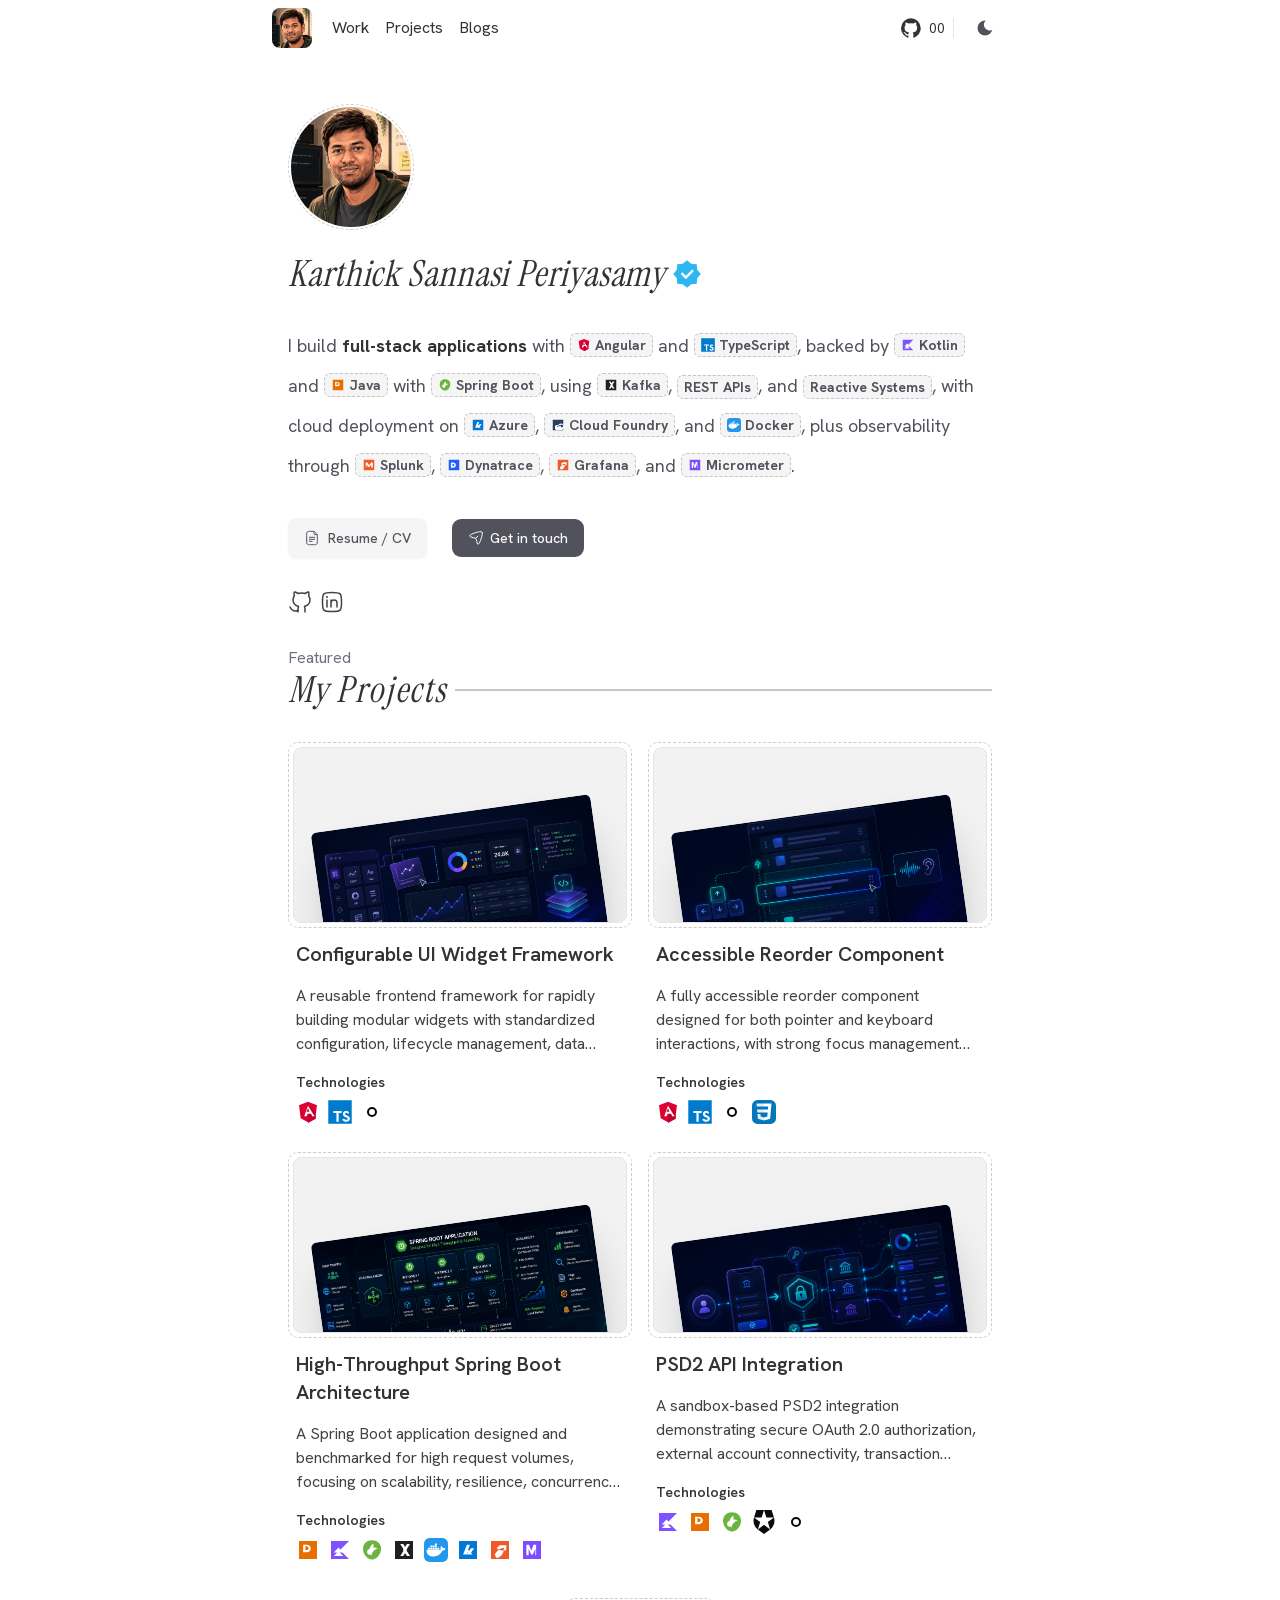
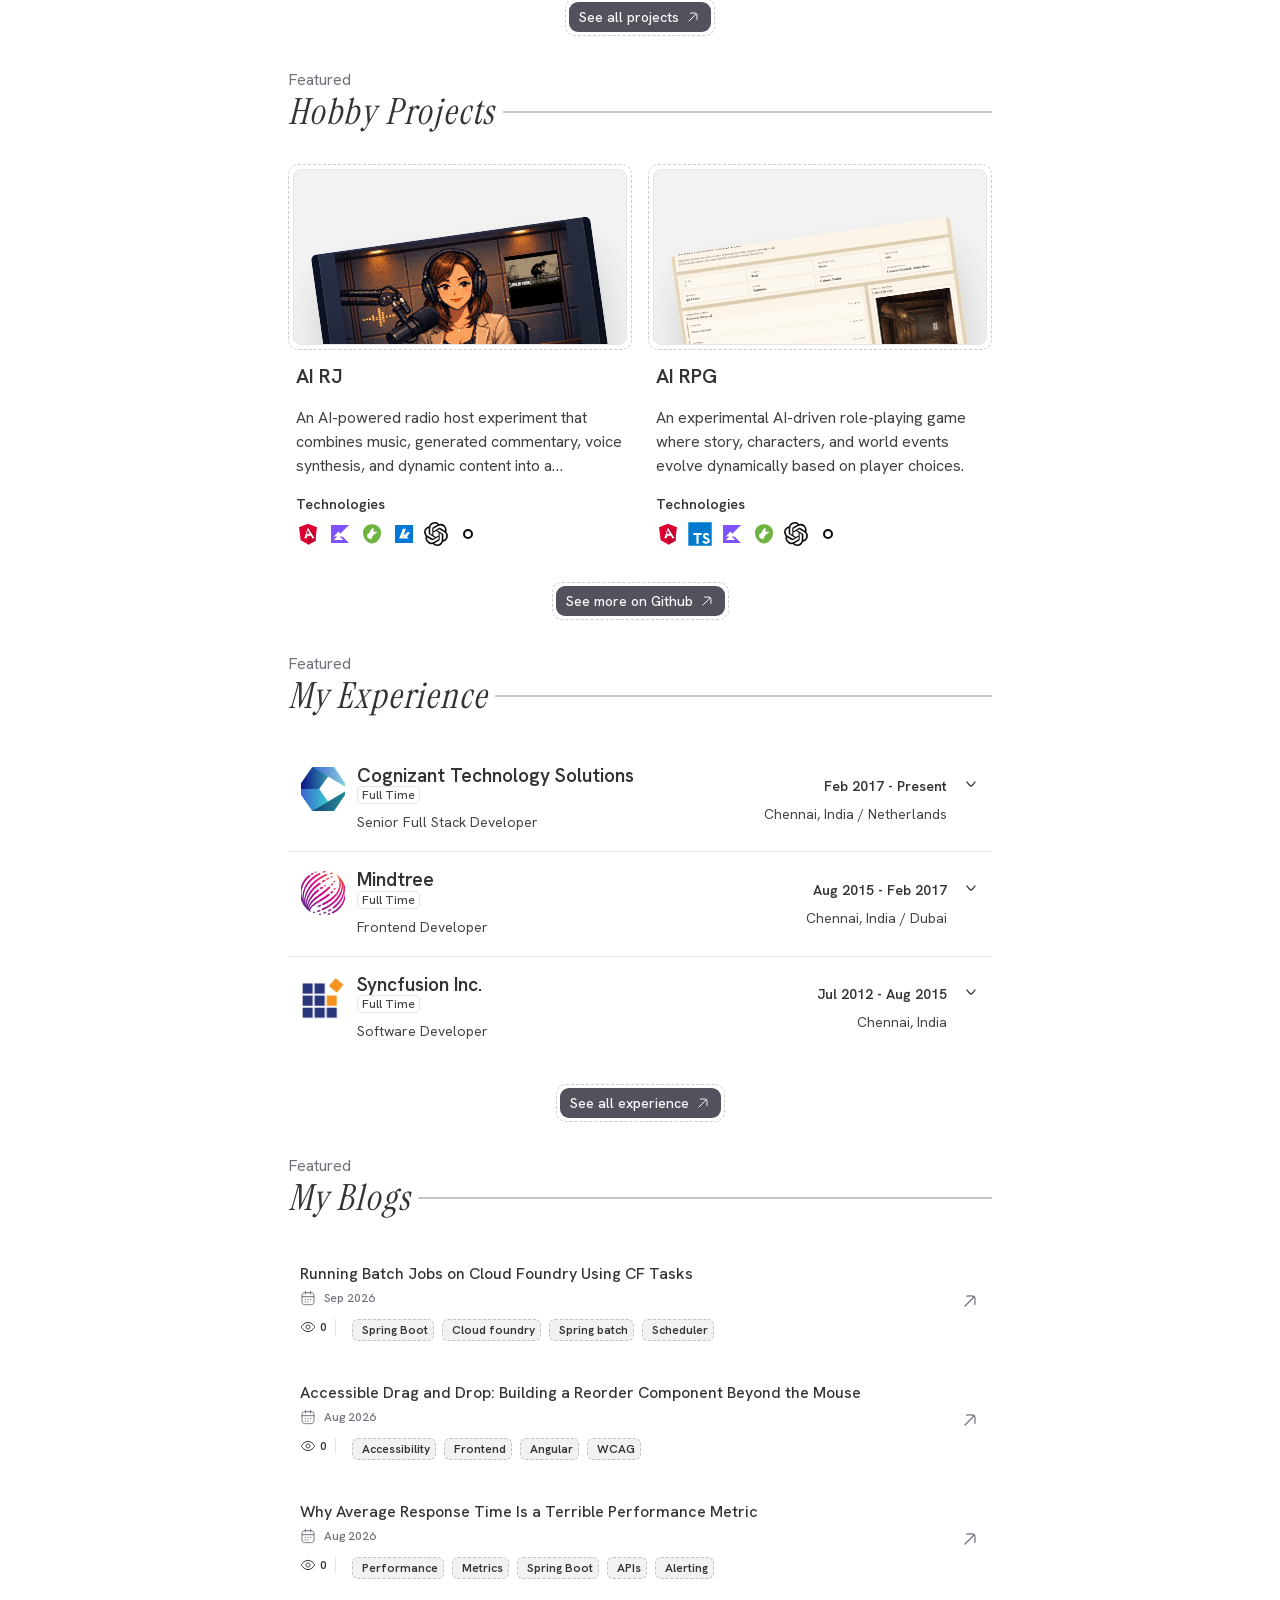
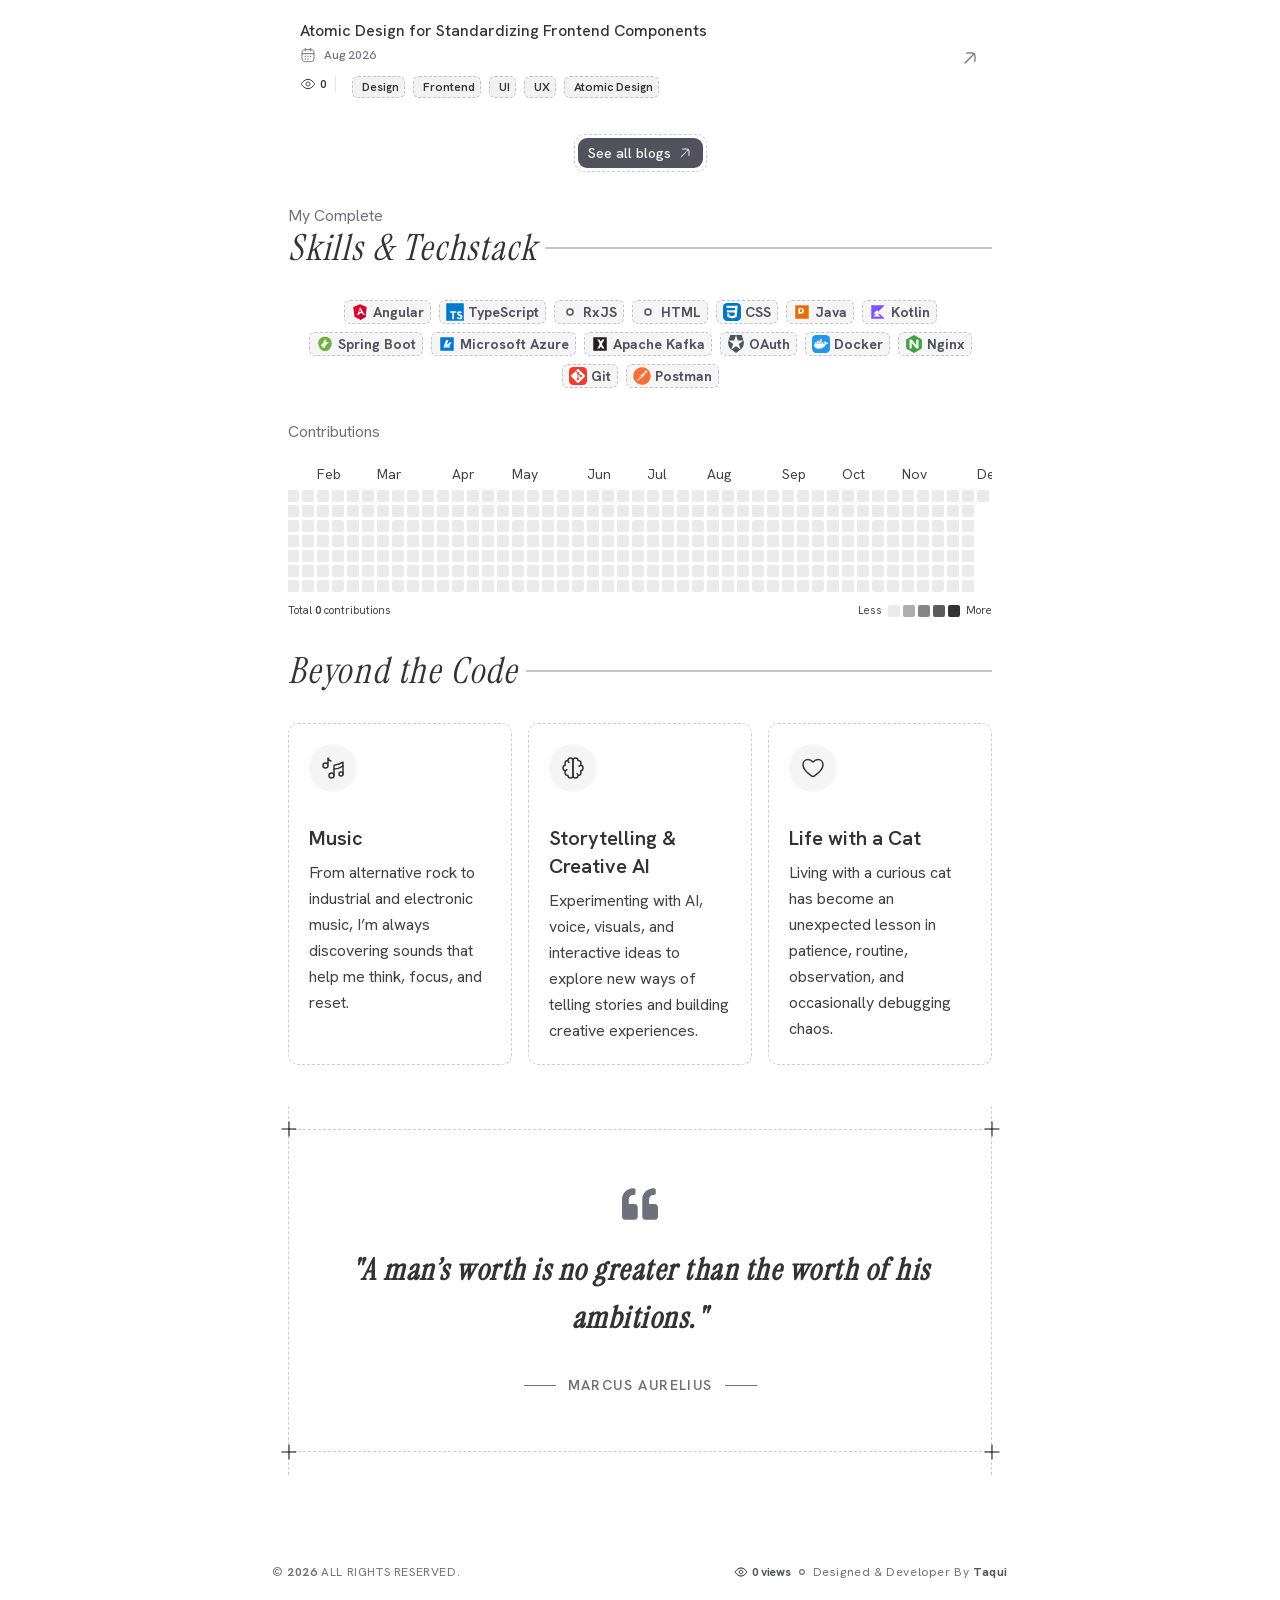
==== commit 4a23d48d: "added new blog post" ====
--- a/index.html
+++ b/index.html
@@ -1 +1 @@
-<!DOCTYPE html><!--B9KKdgWl8bQN6QHxJ3iXM--><html lang="en" class="hanken_grotesk_fd2d649c-module__FK73Cq__variable"><head><meta charSet="utf-8"/><meta name="viewport" content="width=device-width, initial-scale=1"/><link rel="preload" href="/_next/static/media/797e433ab948586e-s.p.29207c2f.woff2" as="font" crossorigin="" type="font/woff2"/><link rel="preload" href="/_next/static/media/c47649aa31f9e140-s.p.7e59dfd6.woff2" as="font" crossorigin="" type="font/woff2"/><link rel="preload" href="/_next/static/media/caa3a2e1cccd8315-s.p.3b6cae6d.woff2" as="font" crossorigin="" type="font/woff2"/><link rel="preload" href="/_next/static/media/e41d5df559864f9e-s.p.380d09ea.woff2" as="font" crossorigin="" type="font/woff2"/><link rel="stylesheet" href="/_next/static/chunks/3fb1c880d55de6ac.css" data-precedence="next"/><link rel="preload" as="script" fetchPriority="low" href="/_next/static/chunks/b5eba4662de91afd.js"/><script src="/_next/static/chunks/236f7e5abd6f09ff.js" async=""></script><script src="/_next/static/chunks/053ead3b76fe9925.js" async=""></script><script src="/_next/static/chunks/249261e921aeebba.js" async=""></script><script src="/_next/static/chunks/turbopack-29775bf7593c3ba2.js" async=""></script><script src="/_next/static/chunks/7f27f9630a007744.js" async=""></script><script src="/_next/static/chunks/28f168e22e4b9abf.js" async=""></script><script src="/_next/static/chunks/12fadfe4de0dc8ea.js" async=""></script><script src="/_next/static/chunks/59f67464b6d0c073.js" async=""></script><script src="/_next/static/chunks/ff1a16fafef87110.js" async=""></script><script src="/_next/static/chunks/7340adf74ff47ec0.js" async=""></script><script src="/_next/static/chunks/3f9d9725eae15bda.js" async=""></script><script src="/_next/static/chunks/5cf7d9a7c6d689e8.js" async=""></script><script src="/_next/static/chunks/256aba85fed51c0a.js" async=""></script><meta name="next-size-adjust" content=""/><title>Karthick Sannasi Periyasamy - Software Engineer &amp; Full Stack Developer</title><meta name="description" content="Portfolio of Karthick Sannasi Periyasamy (Karthick), software engineer and full stack developer building modern products with Next.js, TypeScript, React, and scalable backend systems."/><meta name="author" content="Karthick Sannasi Periyasamy"/><meta name="keywords" content="full stack developer portfolio,software developer portfolio,karthick sannasi periyasamy portfolio,next.js portfolio,react portfolio,Karthick Sannasi Periyasamy,Karthick S P,Karthick Sannasi,software engineer,software developer,full stack developer,web developer,frontend engineer,backend engineer,developer portfolio,typescript,javascript,karthick portfolio,karthick sannasi periyasamy backend developer,karthick sannasi periyasamy frontend developer,karthick sannasi periyasamy full stack developer,karthick sannasi periyasamy javascript developer,karthick sannasi periyasamy software engineer,karthick sannasi periyasamy typescript developer,karthick sannasi periyasamy web developer,backend developer,frontend developer,javascript developer,next.js developer,react developer"/><meta name="creator" content="Karthick Sannasi Periyasamy"/><meta name="robots" content="index, follow"/><meta name="googlebot" content="index, follow, max-video-preview:-1, max-image-preview:large, max-snippet:-1"/><link rel="canonical" href="http://localhost:3000/"/><meta property="og:title" content="Karthick Sannasi Periyasamy - Software Engineer &amp; Full Stack Developer"/><meta property="og:description" content="Portfolio of Karthick Sannasi Periyasamy (Karthick), software engineer and full stack developer building modern products with Next.js, TypeScript, React, and scalable backend systems."/><meta property="og:url" content="http://localhost:3000/"/><meta property="og:site_name" content="Karthick Sannasi Periyasamy - Portfolio"/><meta property="og:image" content="http://localhost:3000/api/og"/><meta property="og:image:width" content="1200"/><meta property="og:image:height" content="630"/><meta property="og:image:alt" content="Karthick Sannasi Periyasamy - Software Engineer &amp; Full Stack Developer"/><meta property="og:type" content="website"/><meta name="twitter:card" content="summary_large_image"/><meta name="twitter:title" content="Karthick Sannasi Periyasamy - Software Engineer &amp; Full Stack Developer"/><meta name="twitter:description" content="Portfolio of Karthick Sannasi Periyasamy (Karthick), software engineer and full stack developer building modern products with Next.js, TypeScript, React, and scalable backend systems."/><meta name="twitter:image" content="http://localhost:3000/api/og"/><meta name="twitter:image:width" content="1200"/><meta name="twitter:image:height" content="630"/><meta name="twitter:image:alt" content="Karthick Sannasi Periyasamy - Software Engineer &amp; Full Stack Developer"/><link rel="icon" href="/favicon.ico?favicon.693a45fd.ico" sizes="48x48" type="image/x-icon"/><script src="/_next/static/chunks/a6dad97d9634a72d.js" noModule=""></script></head><body class="geist_a71539c9-module__T19VSG__variable geist_mono_8d43a2aa-module__8Li5zG__variable instrument_serif_689fac43-module__DAWPXW__variable antialiased"><div hidden=""><!--$--><!--/$--></div><script>((a,b,c,d,e,f,g,h)=>{let i=document.documentElement,j=["light","dark"];function k(b){var c;(Array.isArray(a)?a:[a]).forEach(a=>{let c="class"===a,d=c&&f?e.map(a=>f[a]||a):e;c?(i.classList.remove(...d),i.classList.add(f&&f[b]?f[b]:b)):i.setAttribute(a,b)}),c=b,h&&j.includes(c)&&(i.style.colorScheme=c)}if(d)k(d);else try{let a=localStorage.getItem(b)||c,d=g&&"system"===a?window.matchMedia("(prefers-color-scheme: dark)").matches?"dark":"light":a;k(d)}catch(a){}})("class","theme","system",null,["light","dark"],null,true,true)</script><main class="min-h-dvh"><header class="container mx-auto max-w-full h-14 flex items-center md:max-w-3xl px-4 sticky top-0 z-50 rounded-md py-2 bg-background/95 supports-backdrop-filter:backdrop-blur-sm supports-backdrop-filter:bg-background/80"><div class="flex items-center justify-between w-full"><div class="flex gap-4"><nav class="flex items-center gap-3 md:gap-4 text"><a data-active="false" class="[@media(hover:hover)_and_(pointer:fine)]:hover:underline text-title [@media(hover:hover)_and_(pointer:fine)]:hover:decoration-2 [@media(hover:hover)_and_(pointer:fine)]:hover:underline-offset-4 data-[active=true]:underline-offset-4 data-[active=true]:decoration-2 data-[active=true]:underline transition-all" href="/work/">Work</a><a data-active="false" class="[@media(hover:hover)_and_(pointer:fine)]:hover:underline text-title [@media(hover:hover)_and_(pointer:fine)]:hover:decoration-2 [@media(hover:hover)_and_(pointer:fine)]:hover:underline-offset-4 data-[active=true]:underline-offset-4 data-[active=true]:decoration-2 data-[active=true]:underline transition-all" href="/projects/">Projects</a><a data-active="false" class="[@media(hover:hover)_and_(pointer:fine)]:hover:underline text-title [@media(hover:hover)_and_(pointer:fine)]:hover:decoration-2 [@media(hover:hover)_and_(pointer:fine)]:hover:underline-offset-4 data-[active=true]:underline-offset-4 data-[active=true]:decoration-2 data-[active=true]:underline transition-all" href="/blogs/">Blogs</a></nav></div><div class="flex items-center gap-2"><a href="https://github.com/spkarthick" target="_blank" rel="noreferrer"><div class="text-title group flex items-center gap-2 border-r pr-2"><svg xmlns="http://www.w3.org/2000/svg" class="group-hover:hidden block transition-all duration-300 ease-in-out" width="20" height="20" viewBox="0 0 432 416"><path fill="currentColor" d="M213.5 0q88.5 0 151 62.5T427 213q0 70-41 125.5T281 416q-14 2-14-11v-58q0-27-15-40q44-5 70.5-27t26.5-77q0-34-22-58q11-26-2-57q-18-5-58 22q-26-7-54-7t-53 7q-18-12-32.5-17.5T107 88h-6q-12 31-2 57q-22 24-22 58q0 55 27 77t70 27q-11 10-13 29q-42 18-62-18q-12-20-33-22q-2 0-4.5.5t-5 3.5t8.5 9q14 7 23 31q1 2 2 4.5t6.5 9.5t13 10.5T130 371t30-2v36q0 13-14 11q-64-22-105-77.5T0 213q0-88 62.5-150.5T213.5 0z"></path></svg><svg xmlns="http://www.w3.org/2000/svg" width="24" height="24" viewBox="0 0 24 24" fill="none" color="currentColor" class="size-5 group-hover:block hidden transition-all duration-300 ease-in-out"><path d="M16.5 7.5L6 18" stroke="currentColor" stroke-linecap="round" stroke-width="1.5"></path><path d="M8 6.18791C8 6.18791 16.0479 5.50949 17.2692 6.73079C18.4906 7.95209 17.812 16 17.812 16" stroke="currentColor" stroke-linecap="round" stroke-linejoin="round" stroke-width="1.5"></path></svg><span class="text-sm"> <!-- -->00</span></div></a><button data-slot="theme-toggler-button" class="focus-visible:border-ring cursor-pointer focus-visible:ring-ring/50 aria-invalid:ring-destructive/20 dark:aria-invalid:ring-destructive/40 aria-invalid:border-destructive dark:aria-invalid:border-destructive/50 rounded-lg border border-transparent bg-clip-padding text-sm font-medium focus-visible:ring-[3px] aria-invalid:ring-[3px] [&amp;_svg:not([class*=&#x27;size-&#x27;])]:size-4 inline-flex items-center justify-center whitespace-nowrap transition-all disabled:pointer-events-none disabled:opacity-50 [&amp;_svg]:pointer-events-none shrink-0 [&amp;_svg]:shrink-0 outline-none group/button select-none hover:bg-muted hover:text-foreground dark:hover:bg-muted/50 aria-expanded:bg-muted aria-expanded:text-foreground h-9 gap-1.5 px-2.5 has-data-[icon=inline-end]:pr-3 has-data-[icon=inline-start]:pl-3"><svg xmlns="http://www.w3.org/2000/svg" aria-hidden="true" class="size-6 text-primary" fill="currentColor" stroke-linecap="round" viewBox="0 0 32 32"><clipPath id="skiper-btn-2"><path d="M0-5h30a1 1 0 0 0 9 13v24H0Z"></path></clipPath><g clip-path="url(#skiper-btn-2)"><circle cx="16" cy="16"></circle><g stroke="currentColor" stroke-width="1.5"><path d="M16 5.5v-4"></path><path d="M16 30.5v-4"></path><path d="M1.5 16h4"></path><path d="M26.5 16h4"></path><path d="m23.4 8.6 2.8-2.8"></path><path d="m5.7 26.3 2.9-2.9"></path><path d="m5.8 5.8 2.8 2.8"></path><path d="m23.4 23.4 2.9 2.9"></path></g></g></svg></button><style>::view-transition-old(root), ::view-transition-new(root){animation:none;mix-blend-mode:normal;}</style></div></div></header><div class="container mx-auto max-w-full md:max-w-3xl px-4 h-auto md:py-12 py-4"><div class="relative mb-6 h-fit w-full md:px-4 animate-fade-in-up flex"><div class="relative p-[2px] border border-dashed dark:border-white/30 border-black/20 rounded-full w-fit"><div class="relative md:size-30 size-28 rounded-full overflow-hidden bg-blue-300  transition-all duration-300 group-hover:scale-105"><img alt="Karthick Sannasi Periyasamy" loading="lazy" width="120" height="120" decoding="async" data-nimg="1" class="hover:scale-110 transition-all duration-300 ease-in-out" style="color:transparent" src="/1734156552263.jpg"/></div></div></div><div class="relative space-y-8 md:px-4 animate-fade-in-blur"><div class="flex items-center justify-start flex-1  "><div class="flex items-center gap-4 relative "><div class="flex flex-col gap-2"><div class="flex items-center gap-2"><h1 class="text-3xl md:text-4xl font-instrument-serif italic font-medium text-title dark:text-gray-50 tracking-wide transition-colors duration-300">Karthick Sannasi Periyasamy</h1><svg xmlns="http://www.w3.org/2000/svg" viewBox="0 0 24 24" width="28" height="28" fill="#2db6f0" class="hover:rotate-360 transition-all duration-300 "><path xmlns="http://www.w3.org/2000/svg" fill="#2db6f0" d="M15.616 3.268L12 .186L8.383 3.268l-4.737.378l-.378 4.737L.186 12l3.082 3.617l.378 4.737l4.737.378l3.616 3.082l3.617-3.082l4.737-.378l.378-4.737L23.813 12l-3.082-3.617l-.378-4.737zM11 16.414L6.585 12L8 10.586l3 3l5.5-5.5L17.914 9.5z"></path></svg></div></div></div></div><div class="text-base md:text-lg text-primary leading-10 ">I build <b class="text-title">full-stack applications</b> with<!-- --> <a target="_blank" style="text-decoration:none" class="inline-flex h-6 items-center no-underline  bg-muted  border border-dashed dark:border-white/30 border-black/20 py-0.5 px-[6px] rounded-[6px] skill-inner-shadow self-end text-primary overflow-hidden" href="https://angular.io/"><div class="shrink-0 "><svg xmlns="http://www.w3.org/2000/svg" width="14" height="14" viewBox="0 0 128 128"><path fill="#DD0031" d="M64 9 16 28l9 69 39 21 39-21 9-69L64 9Z"></path><path fill="#C3002F" d="M64 9v26l35 13 7 52-42 22V9Z"></path><path fill="#fff" d="M64 31 44 86h13l5-13h19l5 13h13L64 31Zm8 32H56l8-19 8 19Z"></path></svg></div><p class="ml-1 text-sm font-bold">Angular</p></a> <!-- -->and<!-- --> <a target="_blank" style="text-decoration:none" class="inline-flex h-6 items-center no-underline  bg-muted  border border-dashed dark:border-white/30 border-black/20 py-0.5 px-[6px] rounded-[6px] skill-inner-shadow self-end text-primary overflow-hidden" href="https://www.typescriptlang.org/"><div class="shrink-0 "><svg xmlns="http://www.w3.org/2000/svg" viewBox="0 0 128 128" width="14" height="14" fill="currentColor"><path xmlns="http://www.w3.org/2000/svg" fill="#fff" d="M22.67 47h99.67v73.67H22.67z"></path><path xmlns="http://www.w3.org/2000/svg" fill="#007acc" d="M1.5 63.91v62.5h125v-125H1.5zm100.73-5a15.56 15.56 0 0 1 7.82 4.5a20.58 20.58 0 0 1 3 4c0 .16-5.4 3.81-8.69 5.85c-.12.08-.6-.44-1.13-1.23a7.09 7.09 0 0 0-5.87-3.53c-3.79-.26-6.23 1.73-6.21 5a4.58 4.58 0 0 0 .54 2.34c.83 1.73 2.38 2.76 7.24 4.86c8.95 3.85 12.78 6.39 15.16 10c2.66 4 3.25 10.46 1.45 15.24c-2 5.2-6.9 8.73-13.83 9.9a38.32 38.32 0 0 1-9.52-.1a23 23 0 0 1-12.72-6.63c-1.15-1.27-3.39-4.58-3.25-4.82a9.34 9.34 0 0 1 1.15-.73L82 101l3.59-2.08l.75 1.11a16.78 16.78 0 0 0 4.74 4.54c4 2.1 9.46 1.81 12.16-.62a5.43 5.43 0 0 0 .69-6.92c-1-1.39-3-2.56-8.59-5c-6.45-2.78-9.23-4.5-11.77-7.24a16.48 16.48 0 0 1-3.43-6.25a25 25 0 0 1-.22-8c1.33-6.23 6-10.58 12.82-11.87a31.66 31.66 0 0 1 9.49.26zm-29.34 5.24v5.12H56.66v46.23H45.15V69.26H28.88v-5a49.19 49.19 0 0 1 .12-5.17C29.08 59 39 59 51 59h21.83z"></path></svg></div><p class="ml-1 text-sm font-bold">TypeScript</p></a>, backed by<!-- --> <a target="_blank" style="text-decoration:none" class="inline-flex h-6 items-center no-underline  bg-muted  border border-dashed dark:border-white/30 border-black/20 py-0.5 px-[6px] rounded-[6px] skill-inner-shadow self-end text-primary overflow-hidden" href="https://kotlinlang.org/"><div class="shrink-0 "><svg xmlns="http://www.w3.org/2000/svg" width="14" height="14" viewBox="0 0 128 128"><path fill="#7F52FF" d="M112 112H16V16h96l-48 48 48 48Z"></path><path fill="#fff" d="M31 96 56 70l25 26H31Zm25-45 25 26H31l25-26Z"></path></svg></div><p class="ml-1 text-sm font-bold">Kotlin</p></a> <!-- -->and<!-- --> <a target="_blank" style="text-decoration:none" class="inline-flex h-6 items-center no-underline  bg-muted  border border-dashed dark:border-white/30 border-black/20 py-0.5 px-[6px] rounded-[6px] skill-inner-shadow self-end text-primary overflow-hidden" href="https://www.oracle.com/java/"><div class="shrink-0 "><svg xmlns="http://www.w3.org/2000/svg" width="14" height="14" viewBox="0 0 128 128"><path fill="#E76F00" d="M16 16h96v96H16z"></path><path fill="#fff" d="M38 92V36h17c14 0 24 8 24 20s-10 20-24 20H38v16Zm12-28h5c8 0 12-4 12-10s-4-10-12-10h-5v20Z"></path></svg></div><p class="ml-1 text-sm font-bold">Java</p></a> <!-- -->with<!-- --> <a target="_blank" style="text-decoration:none" class="inline-flex h-6 items-center no-underline  bg-muted  border border-dashed dark:border-white/30 border-black/20 py-0.5 px-[6px] rounded-[6px] skill-inner-shadow self-end text-primary overflow-hidden" href="https://spring.io/projects/spring-boot"><div class="shrink-0 "><svg xmlns="http://www.w3.org/2000/svg" width="14" height="14" viewBox="0 0 128 128"><path fill="#6DB33F" d="M64 12c-26 0-48 18-48 44 0 31 22 58 48 58s48-27 48-58c0-26-22-44-48-44Z"></path><path fill="#fff" d="M72 31c-14 6-22 20-22 36 0 10 4 19 11 27 2-12 7-22 17-30 5-4 12-7 17-9-7-2-15-4-23-4Z"></path><path fill="#fff" d="M51 89c7 0 13-7 13-15 0-8-6-15-13-15s-13 7-13 15c0 8 6 15 13 15Z"></path></svg></div><p class="ml-1 text-sm font-bold">Spring Boot</p></a>, using<!-- --> <a target="_blank" style="text-decoration:none" class="inline-flex h-6 items-center no-underline  bg-muted  border border-dashed dark:border-white/30 border-black/20 py-0.5 px-[6px] rounded-[6px] skill-inner-shadow self-end text-primary overflow-hidden" href="https://kafka.apache.org/"><div class="shrink-0 "><svg xmlns="http://www.w3.org/2000/svg" width="14" height="14" viewBox="0 0 128 128"><path fill="#231F20" d="M16 16h96v96H16z"></path><path fill="#fff" d="M44 32h16l20 32L60 96H44l20-32L44 32Zm36 0h16l-20 32 20 32H80l-22-32L80 32Z"></path></svg></div><p class="ml-1 text-sm font-bold">Kafka</p></a>,<!-- --> <a target="_blank" style="text-decoration:none" class="inline-flex h-6 items-center no-underline  bg-muted  border border-dashed dark:border-white/30 border-black/20 py-0.5 px-[6px] rounded-[6px] skill-inner-shadow self-end text-primary overflow-hidden" href="https://en.wikipedia.org/wiki/Representational_state_transfer"><p class=" text-sm font-bold">REST APIs</p></a>, and<!-- --> <a target="_blank" style="text-decoration:none" class="inline-flex h-6 items-center no-underline  bg-muted  border border-dashed dark:border-white/30 border-black/20 py-0.5 px-[6px] rounded-[6px] skill-inner-shadow self-end text-primary overflow-hidden" href="https://www.reactivemanifesto.org/"><p class=" text-sm font-bold">Reactive Systems</p></a>, with cloud deployment on<!-- --> <a target="_blank" style="text-decoration:none" class="inline-flex h-6 items-center no-underline  bg-muted  border border-dashed dark:border-white/30 border-black/20 py-0.5 px-[6px] rounded-[6px] skill-inner-shadow self-end text-primary overflow-hidden" href="https://azure.microsoft.com/"><div class="shrink-0 "><svg xmlns="http://www.w3.org/2000/svg" width="14" height="14" viewBox="0 0 128 128"><path fill="#0078D4" d="M16 16h96v96H16z"></path><path fill="#fff" d="M38 88 58 36h16l-18 52H38Zm18 0 24-34h17l-24 34H56Zm14-22 18 22H67l-11-22h14Z"></path></svg></div><p class="ml-1 text-sm font-bold">Azure</p></a>,<!-- --> <a target="_blank" style="text-decoration:none" class="inline-flex h-6 items-center no-underline  bg-muted  border border-dashed dark:border-white/30 border-black/20 py-0.5 px-[6px] rounded-[6px] skill-inner-shadow self-end text-primary overflow-hidden" href="https://www.cloudfoundry.org/"><div class="shrink-0 "><svg xmlns="http://www.w3.org/2000/svg" width="14" height="14" viewBox="0 0 128 128"><path fill="#2A3F5F" d="M16 16h96v96H16z"></path><path fill="#fff" d="M36 82c0-10 8-18 18-18 4 0 8 1 11 4 4-10 15-17 27-17 16 0 29 12 29 29 0 16-13 29-29 29H52c-9 0-16-7-16-16Zm28-7h18c4 0 7-3 7-7s-3-7-7-7c-4 0-7 3-7 7v3H64c-4 0-7 3-7 7s3 7 7 7Zm26 10h10c7 0 12-5 12-12s-5-12-12-12h-10v24Z"></path></svg></div><p class="ml-1 text-sm font-bold">Cloud Foundry</p></a>, and<!-- --> <a target="_blank" style="text-decoration:none" class="inline-flex h-6 items-center no-underline  bg-muted  border border-dashed dark:border-white/30 border-black/20 py-0.5 px-[6px] rounded-[6px] skill-inner-shadow self-end text-primary overflow-hidden" href="https://www.docker.com/"><div class="shrink-0 "><svg xmlns="http://www.w3.org/2000/svg" viewBox="0 0 256 256" width="14" height="14" fill="currentColor"><g xmlns="http://www.w3.org/2000/svg" fill="none"><rect width="256" height="256" fill="#2396ED" rx="60"></rect><path fill="#fff" d="M141.187 122.123h20.717v-18.744h-20.717v18.744Zm-24.662 0h20.716v-18.744h-20.716v18.744Zm-24.17 0h20.717v-18.744H92.355v18.744Zm-24.17 0H88.41v-18.744H68.186v18.744Zm-24.662 0H64.24v-18.744H43.523v18.744Zm24.663-22.69h20.223V80.69H68.186v18.743Zm24.17 0h20.716V80.69H92.355v18.743Zm24.169 0h20.716V80.69h-20.716v18.743Zm0-22.69h20.716V58h-20.716v18.744ZM228 113.739s-8.879-8.386-27.129-5.426c-1.973-14.305-17.264-22.69-17.264-22.69s-14.304 17.264-3.946 36.501c-2.959 1.48-7.892 3.453-15.291 3.453H28.726c-2.467 9.372-2.467 71.521 65.602 71.521c48.832 0 85.333-22.689 102.597-64.123C222.574 134.948 228 113.738 228 113.738Z"></path></g></svg></div><p class="ml-1 text-sm font-bold">Docker</p></a>, plus observability through<!-- --> <a target="_blank" style="text-decoration:none" class="inline-flex h-6 items-center no-underline  bg-muted  border border-dashed dark:border-white/30 border-black/20 py-0.5 px-[6px] rounded-[6px] skill-inner-shadow self-end text-primary overflow-hidden" href="https://www.splunk.com/"><div class="shrink-0 "><svg xmlns="http://www.w3.org/2000/svg" width="14" height="14" viewBox="0 0 128 128"><path fill="#F15A24" d="M16 16h96v96H16z"></path><path fill="#fff" d="M34 86V42h14l18 25 18-25h14v44H84V59L66 82H58L40 59v27H34Z"></path></svg></div><p class="ml-1 text-sm font-bold">Splunk</p></a>,<!-- --> <a target="_blank" style="text-decoration:none" class="inline-flex h-6 items-center no-underline  bg-muted  border border-dashed dark:border-white/30 border-black/20 py-0.5 px-[6px] rounded-[6px] skill-inner-shadow self-end text-primary overflow-hidden" href="https://www.dynatrace.com/"><div class="shrink-0 "><svg xmlns="http://www.w3.org/2000/svg" width="14" height="14" viewBox="0 0 128 128"><path fill="#1F5EFF" d="M16 16h96v96H16z"></path><path fill="#fff" d="M36 88V40h18c17 0 27 9 27 24s-10 24-27 24H36Zm14-14h4c9 0 13-5 13-10s-4-10-13-10h-4v20Z"></path></svg></div><p class="ml-1 text-sm font-bold">Dynatrace</p></a>,<!-- --> <a target="_blank" style="text-decoration:none" class="inline-flex h-6 items-center no-underline  bg-muted  border border-dashed dark:border-white/30 border-black/20 py-0.5 px-[6px] rounded-[6px] skill-inner-shadow self-end text-primary overflow-hidden" href="https://grafana.com/"><div class="shrink-0 "><svg xmlns="http://www.w3.org/2000/svg" width="14" height="14" viewBox="0 0 128 128"><path fill="#F05A28" d="M16 16h96v96H16z"></path><path fill="#fff" d="M36 86c7-10 15-19 25-26 8-5 16-8 24-8 0 12-2 23-8 33-7 11-17 18-29 22-7-7-10-14-12-21Zm28-47c-7 3-13 8-18 15 5 4 11 8 18 10 10 4 20 4 31 2 3-9 4-18 2-28-12 0-23 1-33 1Z"></path></svg></div><p class="ml-1 text-sm font-bold">Grafana</p></a>, and<!-- --> <a target="_blank" style="text-decoration:none" class="inline-flex h-6 items-center no-underline  bg-muted  border border-dashed dark:border-white/30 border-black/20 py-0.5 px-[6px] rounded-[6px] skill-inner-shadow self-end text-primary overflow-hidden" href="https://micrometer.io/"><div class="shrink-0 "><svg xmlns="http://www.w3.org/2000/svg" width="14" height="14" viewBox="0 0 128 128"><path fill="#7C4DFF" d="M16 16h96v96H16z"></path><path fill="#fff" d="M34 92V36h14l12 32 12-32h14v56H82V57L68 88H60L46 57v35H34Z"></path></svg></div><p class="ml-1 text-sm font-bold">Micrometer</p></a>.</div><div class=" flex gap-6 items-center "><a href="/resume/"><button class="inline-flex items-center cursor-pointer justify-center gap-2 whitespace-nowrap text-sm font-medium transition-[box-shadow,_color,_background-color,_border-color,_outline-color,_text-decoration-color,_fill,_stroke] disabled:pointer-events-none disabled:opacity-50 [&amp;_svg]:pointer-events-none [&amp;_svg:not([class*=&#x27;size-&#x27;])]:size-4 shrink-0 [&amp;_svg]:shrink-0 outline-none focus-visible:border-ring focus-visible:ring-ring/50 focus-visible:ring-[3px] aria-invalid:ring-destructive/20 dark:aria-invalid:ring-destructive/40 aria-invalid:border-destructive [--liquid-button-background-color:var(--accent)] [--liquid-button-color:var(--primary)] text-primary hover:text-primary-foreground shadow-xs h-10 rounded-md px-6 has-[&gt;svg]:px-4" tabindex="0" style="--liquid-button-fill-width:-1%;--liquid-button-fill-height:3px;--liquid-button-delay:0s;background:linear-gradient(var(--liquid-button-color) 0 0) no-repeat calc(200% - var(--liquid-button-fill-width, -1%)) 100% / 200% var(--liquid-button-fill-height, 0.2em);background-color:var(--liquid-button-background-color);transition:background 0.3s var(--liquid-button-delay, 0s), color 0.3s 0.3s, background-position 0.3s calc(0.3s - var(--liquid-button-delay, 0s))"><svg xmlns="http://www.w3.org/2000/svg" width="24" height="24" viewBox="0 0 24 24" fill="none" color="currentColor" class=""><path d="M15 2.5V4C15 5.41421 15 6.12132 15.4393 6.56066C15.8787 7 16.5858 7 18 7H19.5" stroke="currentColor" stroke-linecap="round" stroke-linejoin="round" stroke-width="1.5"></path><path d="M4 16V8C4 5.17157 4 3.75736 4.87868 2.87868C5.75736 2 7.17157 2 10 2H14.1716C14.5803 2 14.7847 2 14.9685 2.07612C15.1522 2.15224 15.2968 2.29676 15.5858 2.58579L19.4142 6.41421C19.7032 6.70324 19.8478 6.84776 19.9239 7.03153C20 7.2153 20 7.41968 20 7.82843V16C20 18.8284 20 20.2426 19.1213 21.1213C18.2426 22 16.8284 22 14 22H10C7.17157 22 5.75736 22 4.87868 21.1213C4 20.2426 4 18.8284 4 16Z" stroke="currentColor" stroke-linecap="round" stroke-linejoin="round" stroke-width="1.5"></path><path d="M8 11H16M8 14H16M8 17H12.1708" stroke="currentColor" stroke-linecap="round" stroke-linejoin="round" stroke-width="1.5"></path></svg>Resume / CV</button></a><a href="mailto:spkarthick91@gmail.com"><div style="transform:none"><button type="button" class="focus-visible:border-ring cursor-pointer focus-visible:ring-ring/50 aria-invalid:ring-destructive/20 dark:aria-invalid:ring-destructive/40 aria-invalid:border-destructive dark:aria-invalid:border-destructive/50 rounded-lg border border-transparent bg-clip-padding text-sm font-medium focus-visible:ring-[3px] aria-invalid:ring-[3px] [&amp;_svg:not([class*=&#x27;size-&#x27;])]:size-4 inline-flex items-center justify-center whitespace-nowrap transition-all disabled:pointer-events-none disabled:opacity-50 [&amp;_svg]:pointer-events-none shrink-0 [&amp;_svg]:shrink-0 outline-none group/button select-none bg-primary text-primary-foreground hover:bg-primary/80 h-10 gap-1.5 px-4 has-data-[icon=inline-end]:pr-3 has-data-[icon=inline-start]:pl-3"><div style="transform:none"><div class="flex gap-1.5 items-center"><svg xmlns="http://www.w3.org/2000/svg" width="24" height="24" viewBox="0 0 24 24" fill="none" color="currentColor" class=""><path d="M21.0477 3.05293C18.8697 0.707363 2.48648 6.4532 2.50001 8.551C2.51535 10.9299 8.89809 11.6617 10.6672 12.1581C11.7311 12.4565 12.016 12.7625 12.2613 13.8781C13.3723 18.9305 13.9301 21.4435 15.2014 21.4996C17.2278 21.5892 23.1733 5.342 21.0477 3.05293Z" stroke="currentColor" stroke-width="1.5"></path><path d="M11.4999 12.5L14.9999 9" stroke="currentColor" stroke-linecap="round" stroke-linejoin="round" stroke-width="1.5"></path></svg><span>Get in touch</span></div></div></button></div>      </a></div><div class="flex flex-row gap-2 items-center "><div data-slot="tooltip-trigger" data-side="top" data-align="center" data-state="closed"><a href="https://github.com/spkarthick" target="_blank" rel="noopener noreferrer" class="text-muted-foreground hover:text-primary"><svg xmlns="http://www.w3.org/2000/svg" width="24" height="24" viewBox="0 0 24 24" fill="none" color="currentColor" class=""><path d="M10 20.5675C6.57143 21.7248 3.71429 20.5675 2 17" stroke="currentColor" stroke-linecap="round" stroke-linejoin="round" stroke-width="1.5"></path><path d="M10 22V18.7579C10 18.1596 10.1839 17.6396 10.4804 17.1699C10.6838 16.8476 10.5445 16.3904 10.1771 16.2894C7.13394 15.4528 5 14.1077 5 9.64606C5 8.48611 5.38005 7.39556 6.04811 6.4464C6.21437 6.21018 6.29749 6.09208 6.31748 5.9851C6.33746 5.87813 6.30272 5.73852 6.23322 5.45932C5.95038 4.32292 5.96871 3.11619 6.39322 2.02823C6.39322 2.02823 7.27042 1.74242 9.26698 2.98969C9.72282 3.27447 9.95075 3.41686 10.1515 3.44871C10.3522 3.48056 10.6206 3.41384 11.1573 3.28041C11.8913 3.09795 12.6476 3 13.5 3C14.3524 3 15.1087 3.09795 15.8427 3.28041C16.3794 3.41384 16.6478 3.48056 16.8485 3.44871C17.0493 3.41686 17.2772 3.27447 17.733 2.98969C19.7296 1.74242 20.6068 2.02823 20.6068 2.02823C21.0313 3.11619 21.0496 4.32292 20.7668 5.45932C20.6973 5.73852 20.6625 5.87813 20.6825 5.9851C20.7025 6.09207 20.7856 6.21019 20.9519 6.4464C21.6199 7.39556 22 8.48611 22 9.64606C22 14.1077 19.8661 15.4528 16.8229 16.2894C16.4555 16.3904 16.3162 16.8476 16.5196 17.1699C16.8161 17.6396 17 18.1596 17 18.7579V22" stroke="currentColor" stroke-linecap="round" stroke-linejoin="round" stroke-width="1.5"></path></svg></a></div><div data-slot="tooltip-trigger" data-side="top" data-align="center" data-state="closed"><a href="https://www.linkedin.com/in/karthick-s-p/" target="_blank" rel="noopener noreferrer" class="text-muted-foreground hover:text-primary"><svg xmlns="http://www.w3.org/2000/svg" width="24" height="24" viewBox="0 0 24 24" fill="none" color="currentColor" class=""><path d="M7 10V17" stroke="currentColor" stroke-linecap="round" stroke-linejoin="round" stroke-width="1.5"></path><path d="M11 13V17M11 13C11 11.3431 12.3431 10 14 10C15.6569 10 17 11.3431 17 13V17M11 13V10" stroke="currentColor" stroke-linecap="round" stroke-linejoin="round" stroke-width="1.5"></path><path d="M7.00801 7L6.99902 7" stroke="currentColor" stroke-linecap="round" stroke-linejoin="round" stroke-width="2"></path><path d="M2.5 12C2.5 7.52166 2.5 5.28249 3.89124 3.89124C5.28249 2.5 7.52166 2.5 12 2.5C16.4783 2.5 18.7175 2.5 20.1088 3.89124C21.5 5.28249 21.5 7.52166 21.5 12C21.5 16.4783 21.5 18.7175 20.1088 20.1088C18.7175 21.5 16.4783 21.5 12 21.5C7.52166 21.5 5.28249 21.5 3.89124 20.1088C2.5 18.7175 2.5 16.4783 2.5 12Z" stroke="currentColor" stroke-linejoin="round" stroke-width="1.5"></path></svg></a></div></div><div class="w-full  "><div><p class="md:text-base text-sm text-subtle">Featured</p><div class="flex items-center gap-2"><h2 class="md:text-4xl text-3xl text-title font-medium font-instrument-serif italic  tracking-wider shrink-0">My Projects</h2><div class="w-full h-0.5 bg-muted-foreground/30 grow"></div></div></div><div class="grid grid-cols-1 md:grid-cols-2 gap-4 mt-8"><div class="relative flex w-full cursor-pointer flex-col items-start overflow-hidden  group/image" tabindex="0"><div class="p-1 rounded-[10px]  w-full border border-dashed dark:border-white/30 border-black/20 "><div class="w-full bg-black/5 dark:bg-white/15 aspect-4/3 h-44 relative rounded-[8px] border  border-border overflow-hidden "><div class="h-auto w-[85%] absolute mx-auto left-0 right-0 aspect-4/2 shadow-2xl rounded-sm overflow-hidden" style="bottom:-2rem;transform:rotate(-8deg)"><img alt="Configurable UI Widget Framework" loading="lazy" decoding="async" data-nimg="fill" class="object-cover h-full w-auto" style="position:absolute;height:100%;width:100%;left:0;top:0;right:0;bottom:0;color:transparent" src="/project_banners/widget_framework_banner.png"/></div></div></div><div class="px-2 py-3 flex w-full flex-col gap-4"><div class="flex items-center justify-between"><span class="text-xl font-semibold text-title">Configurable UI Widget Framework</span><div class="flex gap-2 items-center text-muted-foreground [&amp;_svg]:cursor-pointer [&amp;_svg]:transition-colors [&amp;_svg]:hover:text-primary"><button data-slot="button" data-variant="ghost" data-size="icon-lg" class="focus-visible:border-ring cursor-pointer focus-visible:ring-ring/50 aria-invalid:ring-destructive/20 dark:aria-invalid:ring-destructive/40 aria-invalid:border-destructive dark:aria-invalid:border-destructive/50 rounded-lg border border-transparent bg-clip-padding text-sm font-medium focus-visible:ring-[3px] aria-invalid:ring-[3px] [&amp;_svg:not([class*=&#x27;size-&#x27;])]:size-4 items-center justify-center whitespace-nowrap transition-all disabled:pointer-events-none disabled:opacity-50 [&amp;_svg]:pointer-events-none shrink-0 [&amp;_svg]:shrink-0 outline-none group/button select-none hover:bg-muted hover:text-foreground dark:hover:bg-muted/50 aria-expanded:bg-muted aria-expanded:text-foreground flex sm:hidden p-0 size-6 m-0"><svg xmlns="http://www.w3.org/2000/svg" width="24" height="24" viewBox="0 0 24 24" fill="none" color="currentColor" class=""><path d="M8.00001 3.09779C8.00001 3.09779 4.03375 2.74194 3.38784 3.38785C2.74192 4.03375 3.09784 8 3.09784 8" stroke="currentColor" stroke-linecap="round" stroke-linejoin="round" stroke-width="1.5"></path><path d="M8.00001 20.9022C8.00001 20.9022 4.03375 21.2581 3.38784 20.6122C2.74192 19.9662 3.09784 16 3.09784 16" stroke="currentColor" stroke-linecap="round" stroke-linejoin="round" stroke-width="1.5"></path><path d="M16 3.09779C16 3.09779 19.9663 2.74194 20.6122 3.38785C21.2581 4.03375 20.9022 8 20.9022 8" stroke="currentColor" stroke-linecap="round" stroke-linejoin="round" stroke-width="1.5"></path><path d="M16 20.9022C16 20.9022 19.9663 21.2581 20.6122 20.6122C21.2581 19.9662 20.9022 16 20.9022 16" stroke="currentColor" stroke-linecap="round" stroke-linejoin="round" stroke-width="1.5"></path><path d="M14.0107 9.99847L20.0625 3.94678" stroke="currentColor" stroke-linecap="round" stroke-linejoin="round" stroke-width="1.5"></path><path d="M9.99696 14.0024L3.63966 20.3807" stroke="currentColor" stroke-linecap="round" stroke-linejoin="round" stroke-width="1.5"></path><path d="M9.99732 10.0024L3.84571 3.85889" stroke="currentColor" stroke-linecap="round" stroke-linejoin="round" stroke-width="1.5"></path><path d="M13.9795 14.0024L20.5279 20.4983" stroke="currentColor" stroke-linecap="round" stroke-linejoin="round" stroke-width="1.5"></path></svg></button></div></div><p class="text-muted-foreground text-base text-start line-clamp-3">A reusable frontend framework for rapidly building modular widgets with standardized configuration, lifecycle management, data loading, error handling, and shared UI behavior.</p><div class="flex flex-col gap-2 w-full"><span class="text-sm font-semibold text-title">Technologies</span><div class="flex gap-2 items-center flex-wrap"><div class="flex items-center gap-2"><svg xmlns="http://www.w3.org/2000/svg" width="24" height="24" viewBox="0 0 128 128"><path fill="#DD0031" d="M64 9 16 28l9 69 39 21 39-21 9-69L64 9Z"></path><path fill="#C3002F" d="M64 9v26l35 13 7 52-42 22V9Z"></path><path fill="#fff" d="M64 31 44 86h13l5-13h19l5 13h13L64 31Zm8 32H56l8-19 8 19Z"></path></svg></div><div class="flex items-center gap-2"><svg xmlns="http://www.w3.org/2000/svg" viewBox="0 0 128 128" width="24" height="24" fill="currentColor"><path xmlns="http://www.w3.org/2000/svg" fill="#fff" d="M22.67 47h99.67v73.67H22.67z"></path><path xmlns="http://www.w3.org/2000/svg" fill="#007acc" d="M1.5 63.91v62.5h125v-125H1.5zm100.73-5a15.56 15.56 0 0 1 7.82 4.5a20.58 20.58 0 0 1 3 4c0 .16-5.4 3.81-8.69 5.85c-.12.08-.6-.44-1.13-1.23a7.09 7.09 0 0 0-5.87-3.53c-3.79-.26-6.23 1.73-6.21 5a4.58 4.58 0 0 0 .54 2.34c.83 1.73 2.38 2.76 7.24 4.86c8.95 3.85 12.78 6.39 15.16 10c2.66 4 3.25 10.46 1.45 15.24c-2 5.2-6.9 8.73-13.83 9.9a38.32 38.32 0 0 1-9.52-.1a23 23 0 0 1-12.72-6.63c-1.15-1.27-3.39-4.58-3.25-4.82a9.34 9.34 0 0 1 1.15-.73L82 101l3.59-2.08l.75 1.11a16.78 16.78 0 0 0 4.74 4.54c4 2.1 9.46 1.81 12.16-.62a5.43 5.43 0 0 0 .69-6.92c-1-1.39-3-2.56-8.59-5c-6.45-2.78-9.23-4.5-11.77-7.24a16.48 16.48 0 0 1-3.43-6.25a25 25 0 0 1-.22-8c1.33-6.23 6-10.58 12.82-11.87a31.66 31.66 0 0 1 9.49.26zm-29.34 5.24v5.12H56.66v46.23H45.15V69.26H28.88v-5a49.19 49.19 0 0 1 .12-5.17C29.08 59 39 59 51 59h21.83z"></path></svg></div><div class="flex items-center gap-2"><svg xmlns="http://www.w3.org/2000/svg" width="24" height="24" viewBox="0 0 24 24"><path fill="none" stroke="currentColor" stroke-linecap="round" stroke-linejoin="round" stroke-width="2" d="M8 12a4 4 0 1 0 8 0a4 4 0 1 0-8 0"></path></svg></div></div></div></div></div><div class="relative flex w-full cursor-pointer flex-col items-start overflow-hidden  group/image" tabindex="0"><div class="p-1 rounded-[10px]  w-full border border-dashed dark:border-white/30 border-black/20 "><div class="w-full bg-black/5 dark:bg-white/15 aspect-4/3 h-44 relative rounded-[8px] border  border-border overflow-hidden "><div class="h-auto w-[85%] absolute mx-auto left-0 right-0 aspect-4/2 shadow-2xl rounded-sm overflow-hidden" style="bottom:-2rem;transform:rotate(-8deg)"><img alt="Accessible Reorder Component" loading="lazy" decoding="async" data-nimg="fill" class="object-cover h-full w-auto" style="position:absolute;height:100%;width:100%;left:0;top:0;right:0;bottom:0;color:transparent" src="/project_banners/reorder_component_banner.png"/></div></div></div><div class="px-2 py-3 flex w-full flex-col gap-4"><div class="flex items-center justify-between"><span class="text-xl font-semibold text-title">Accessible Reorder Component</span><div class="flex gap-2 items-center text-muted-foreground [&amp;_svg]:cursor-pointer [&amp;_svg]:transition-colors [&amp;_svg]:hover:text-primary"><button data-slot="button" data-variant="ghost" data-size="icon-lg" class="focus-visible:border-ring cursor-pointer focus-visible:ring-ring/50 aria-invalid:ring-destructive/20 dark:aria-invalid:ring-destructive/40 aria-invalid:border-destructive dark:aria-invalid:border-destructive/50 rounded-lg border border-transparent bg-clip-padding text-sm font-medium focus-visible:ring-[3px] aria-invalid:ring-[3px] [&amp;_svg:not([class*=&#x27;size-&#x27;])]:size-4 items-center justify-center whitespace-nowrap transition-all disabled:pointer-events-none disabled:opacity-50 [&amp;_svg]:pointer-events-none shrink-0 [&amp;_svg]:shrink-0 outline-none group/button select-none hover:bg-muted hover:text-foreground dark:hover:bg-muted/50 aria-expanded:bg-muted aria-expanded:text-foreground flex sm:hidden p-0 size-6 m-0"><svg xmlns="http://www.w3.org/2000/svg" width="24" height="24" viewBox="0 0 24 24" fill="none" color="currentColor" class=""><path d="M8.00001 3.09779C8.00001 3.09779 4.03375 2.74194 3.38784 3.38785C2.74192 4.03375 3.09784 8 3.09784 8" stroke="currentColor" stroke-linecap="round" stroke-linejoin="round" stroke-width="1.5"></path><path d="M8.00001 20.9022C8.00001 20.9022 4.03375 21.2581 3.38784 20.6122C2.74192 19.9662 3.09784 16 3.09784 16" stroke="currentColor" stroke-linecap="round" stroke-linejoin="round" stroke-width="1.5"></path><path d="M16 3.09779C16 3.09779 19.9663 2.74194 20.6122 3.38785C21.2581 4.03375 20.9022 8 20.9022 8" stroke="currentColor" stroke-linecap="round" stroke-linejoin="round" stroke-width="1.5"></path><path d="M16 20.9022C16 20.9022 19.9663 21.2581 20.6122 20.6122C21.2581 19.9662 20.9022 16 20.9022 16" stroke="currentColor" stroke-linecap="round" stroke-linejoin="round" stroke-width="1.5"></path><path d="M14.0107 9.99847L20.0625 3.94678" stroke="currentColor" stroke-linecap="round" stroke-linejoin="round" stroke-width="1.5"></path><path d="M9.99696 14.0024L3.63966 20.3807" stroke="currentColor" stroke-linecap="round" stroke-linejoin="round" stroke-width="1.5"></path><path d="M9.99732 10.0024L3.84571 3.85889" stroke="currentColor" stroke-linecap="round" stroke-linejoin="round" stroke-width="1.5"></path><path d="M13.9795 14.0024L20.5279 20.4983" stroke="currentColor" stroke-linecap="round" stroke-linejoin="round" stroke-width="1.5"></path></svg></button></div></div><p class="text-muted-foreground text-base text-start line-clamp-3">A fully accessible reorder component designed for both pointer and keyboard interactions, with strong focus management and assistive technology support.</p><div class="flex flex-col gap-2 w-full"><span class="text-sm font-semibold text-title">Technologies</span><div class="flex gap-2 items-center flex-wrap"><div class="flex items-center gap-2"><svg xmlns="http://www.w3.org/2000/svg" width="24" height="24" viewBox="0 0 128 128"><path fill="#DD0031" d="M64 9 16 28l9 69 39 21 39-21 9-69L64 9Z"></path><path fill="#C3002F" d="M64 9v26l35 13 7 52-42 22V9Z"></path><path fill="#fff" d="M64 31 44 86h13l5-13h19l5 13h13L64 31Zm8 32H56l8-19 8 19Z"></path></svg></div><div class="flex items-center gap-2"><svg xmlns="http://www.w3.org/2000/svg" viewBox="0 0 128 128" width="24" height="24" fill="currentColor"><path xmlns="http://www.w3.org/2000/svg" fill="#fff" d="M22.67 47h99.67v73.67H22.67z"></path><path xmlns="http://www.w3.org/2000/svg" fill="#007acc" d="M1.5 63.91v62.5h125v-125H1.5zm100.73-5a15.56 15.56 0 0 1 7.82 4.5a20.58 20.58 0 0 1 3 4c0 .16-5.4 3.81-8.69 5.85c-.12.08-.6-.44-1.13-1.23a7.09 7.09 0 0 0-5.87-3.53c-3.79-.26-6.23 1.73-6.21 5a4.58 4.58 0 0 0 .54 2.34c.83 1.73 2.38 2.76 7.24 4.86c8.95 3.85 12.78 6.39 15.16 10c2.66 4 3.25 10.46 1.45 15.24c-2 5.2-6.9 8.73-13.83 9.9a38.32 38.32 0 0 1-9.52-.1a23 23 0 0 1-12.72-6.63c-1.15-1.27-3.39-4.58-3.25-4.82a9.34 9.34 0 0 1 1.15-.73L82 101l3.59-2.08l.75 1.11a16.78 16.78 0 0 0 4.74 4.54c4 2.1 9.46 1.81 12.16-.62a5.43 5.43 0 0 0 .69-6.92c-1-1.39-3-2.56-8.59-5c-6.45-2.78-9.23-4.5-11.77-7.24a16.48 16.48 0 0 1-3.43-6.25a25 25 0 0 1-.22-8c1.33-6.23 6-10.58 12.82-11.87a31.66 31.66 0 0 1 9.49.26zm-29.34 5.24v5.12H56.66v46.23H45.15V69.26H28.88v-5a49.19 49.19 0 0 1 .12-5.17C29.08 59 39 59 51 59h21.83z"></path></svg></div><div class="flex items-center gap-2"><svg xmlns="http://www.w3.org/2000/svg" width="24" height="24" viewBox="0 0 24 24"><path fill="none" stroke="currentColor" stroke-linecap="round" stroke-linejoin="round" stroke-width="2" d="M8 12a4 4 0 1 0 8 0a4 4 0 1 0-8 0"></path></svg></div><div class="flex items-center gap-2"><svg xmlns="http://www.w3.org/2000/svg" viewBox="0 0 256 256" width="24" height="24" fill="currentColor"><g xmlns="http://www.w3.org/2000/svg" fill="none"><rect width="256" height="256" fill="#0277BD" rx="60"></rect><path fill="#EBEBEB" d="m53.753 102.651l2.862 31.942h71.481v-31.942H53.753ZM128.095 38H48l2.904 31.942h77.191V38Zm0 180.841v-33.233l-.14.037l-35.574-9.605l-2.274-25.476H58.042l4.475 50.154l65.431 18.164l.147-.041Z"></path><path fill="#fff" d="m167.318 134.593l-3.708 41.426l-35.625 9.616v33.231l65.483-18.148l.48-5.397l7.506-84.092l.779-8.578L208 38h-80.015v31.942h45.009l-2.906 32.709h-42.103v31.942h39.333Z"></path></g></svg></div></div></div></div></div><div class="relative flex w-full cursor-pointer flex-col items-start overflow-hidden  group/image" tabindex="0"><div class="p-1 rounded-[10px]  w-full border border-dashed dark:border-white/30 border-black/20 "><div class="w-full bg-black/5 dark:bg-white/15 aspect-4/3 h-44 relative rounded-[8px] border  border-border overflow-hidden "><div class="h-auto w-[85%] absolute mx-auto left-0 right-0 aspect-4/2 shadow-2xl rounded-sm overflow-hidden" style="bottom:-2rem;transform:rotate(-8deg)"><img alt="High-Throughput Spring Boot Architecture" loading="lazy" decoding="async" data-nimg="fill" class="object-cover h-full w-auto" style="position:absolute;height:100%;width:100%;left:0;top:0;right:0;bottom:0;color:transparent" src="/project_banners/high_throughput_backend_banner.png"/></div></div></div><div class="px-2 py-3 flex w-full flex-col gap-4"><div class="flex items-center justify-between"><span class="text-xl font-semibold text-title">High-Throughput Spring Boot Architecture</span><div class="flex gap-2 items-center text-muted-foreground [&amp;_svg]:cursor-pointer [&amp;_svg]:transition-colors [&amp;_svg]:hover:text-primary"><button data-slot="button" data-variant="ghost" data-size="icon-lg" class="focus-visible:border-ring cursor-pointer focus-visible:ring-ring/50 aria-invalid:ring-destructive/20 dark:aria-invalid:ring-destructive/40 aria-invalid:border-destructive dark:aria-invalid:border-destructive/50 rounded-lg border border-transparent bg-clip-padding text-sm font-medium focus-visible:ring-[3px] aria-invalid:ring-[3px] [&amp;_svg:not([class*=&#x27;size-&#x27;])]:size-4 items-center justify-center whitespace-nowrap transition-all disabled:pointer-events-none disabled:opacity-50 [&amp;_svg]:pointer-events-none shrink-0 [&amp;_svg]:shrink-0 outline-none group/button select-none hover:bg-muted hover:text-foreground dark:hover:bg-muted/50 aria-expanded:bg-muted aria-expanded:text-foreground flex sm:hidden p-0 size-6 m-0"><svg xmlns="http://www.w3.org/2000/svg" width="24" height="24" viewBox="0 0 24 24" fill="none" color="currentColor" class=""><path d="M8.00001 3.09779C8.00001 3.09779 4.03375 2.74194 3.38784 3.38785C2.74192 4.03375 3.09784 8 3.09784 8" stroke="currentColor" stroke-linecap="round" stroke-linejoin="round" stroke-width="1.5"></path><path d="M8.00001 20.9022C8.00001 20.9022 4.03375 21.2581 3.38784 20.6122C2.74192 19.9662 3.09784 16 3.09784 16" stroke="currentColor" stroke-linecap="round" stroke-linejoin="round" stroke-width="1.5"></path><path d="M16 3.09779C16 3.09779 19.9663 2.74194 20.6122 3.38785C21.2581 4.03375 20.9022 8 20.9022 8" stroke="currentColor" stroke-linecap="round" stroke-linejoin="round" stroke-width="1.5"></path><path d="M16 20.9022C16 20.9022 19.9663 21.2581 20.6122 20.6122C21.2581 19.9662 20.9022 16 20.9022 16" stroke="currentColor" stroke-linecap="round" stroke-linejoin="round" stroke-width="1.5"></path><path d="M14.0107 9.99847L20.0625 3.94678" stroke="currentColor" stroke-linecap="round" stroke-linejoin="round" stroke-width="1.5"></path><path d="M9.99696 14.0024L3.63966 20.3807" stroke="currentColor" stroke-linecap="round" stroke-linejoin="round" stroke-width="1.5"></path><path d="M9.99732 10.0024L3.84571 3.85889" stroke="currentColor" stroke-linecap="round" stroke-linejoin="round" stroke-width="1.5"></path><path d="M13.9795 14.0024L20.5279 20.4983" stroke="currentColor" stroke-linecap="round" stroke-linejoin="round" stroke-width="1.5"></path></svg></button></div></div><p class="text-muted-foreground text-base text-start line-clamp-3">A Spring Boot application designed and benchmarked for high request volumes, focusing on scalability, resilience, concurrency, observability, and performance tuning.</p><div class="flex flex-col gap-2 w-full"><span class="text-sm font-semibold text-title">Technologies</span><div class="flex gap-2 items-center flex-wrap"><div class="flex items-center gap-2"><svg xmlns="http://www.w3.org/2000/svg" width="24" height="24" viewBox="0 0 128 128"><path fill="#E76F00" d="M16 16h96v96H16z"></path><path fill="#fff" d="M38 92V36h17c14 0 24 8 24 20s-10 20-24 20H38v16Zm12-28h5c8 0 12-4 12-10s-4-10-12-10h-5v20Z"></path></svg></div><div class="flex items-center gap-2"><svg xmlns="http://www.w3.org/2000/svg" width="24" height="24" viewBox="0 0 128 128"><path fill="#7F52FF" d="M112 112H16V16h96l-48 48 48 48Z"></path><path fill="#fff" d="M31 96 56 70l25 26H31Zm25-45 25 26H31l25-26Z"></path></svg></div><div class="flex items-center gap-2"><svg xmlns="http://www.w3.org/2000/svg" width="24" height="24" viewBox="0 0 128 128"><path fill="#6DB33F" d="M64 12c-26 0-48 18-48 44 0 31 22 58 48 58s48-27 48-58c0-26-22-44-48-44Z"></path><path fill="#fff" d="M72 31c-14 6-22 20-22 36 0 10 4 19 11 27 2-12 7-22 17-30 5-4 12-7 17-9-7-2-15-4-23-4Z"></path><path fill="#fff" d="M51 89c7 0 13-7 13-15 0-8-6-15-13-15s-13 7-13 15c0 8 6 15 13 15Z"></path></svg></div><div class="flex items-center gap-2"><svg xmlns="http://www.w3.org/2000/svg" width="24" height="24" viewBox="0 0 128 128"><path fill="#231F20" d="M16 16h96v96H16z"></path><path fill="#fff" d="M44 32h16l20 32L60 96H44l20-32L44 32Zm36 0h16l-20 32 20 32H80l-22-32L80 32Z"></path></svg></div><div class="flex items-center gap-2"><svg xmlns="http://www.w3.org/2000/svg" viewBox="0 0 256 256" width="24" height="24" fill="currentColor"><g xmlns="http://www.w3.org/2000/svg" fill="none"><rect width="256" height="256" fill="#2396ED" rx="60"></rect><path fill="#fff" d="M141.187 122.123h20.717v-18.744h-20.717v18.744Zm-24.662 0h20.716v-18.744h-20.716v18.744Zm-24.17 0h20.717v-18.744H92.355v18.744Zm-24.17 0H88.41v-18.744H68.186v18.744Zm-24.662 0H64.24v-18.744H43.523v18.744Zm24.663-22.69h20.223V80.69H68.186v18.743Zm24.17 0h20.716V80.69H92.355v18.743Zm24.169 0h20.716V80.69h-20.716v18.743Zm0-22.69h20.716V58h-20.716v18.744ZM228 113.739s-8.879-8.386-27.129-5.426c-1.973-14.305-17.264-22.69-17.264-22.69s-14.304 17.264-3.946 36.501c-2.959 1.48-7.892 3.453-15.291 3.453H28.726c-2.467 9.372-2.467 71.521 65.602 71.521c48.832 0 85.333-22.689 102.597-64.123C222.574 134.948 228 113.738 228 113.738Z"></path></g></svg></div><div class="flex items-center gap-2"><svg xmlns="http://www.w3.org/2000/svg" width="24" height="24" viewBox="0 0 128 128"><path fill="#0078D4" d="M16 16h96v96H16z"></path><path fill="#fff" d="M38 88 58 36h16l-18 52H38Zm18 0 24-34h17l-24 34H56Zm14-22 18 22H67l-11-22h14Z"></path></svg></div><div class="flex items-center gap-2"><svg xmlns="http://www.w3.org/2000/svg" width="24" height="24" viewBox="0 0 128 128"><path fill="#F05A28" d="M16 16h96v96H16z"></path><path fill="#fff" d="M36 86c7-10 15-19 25-26 8-5 16-8 24-8 0 12-2 23-8 33-7 11-17 18-29 22-7-7-10-14-12-21Zm28-47c-7 3-13 8-18 15 5 4 11 8 18 10 10 4 20 4 31 2 3-9 4-18 2-28-12 0-23 1-33 1Z"></path></svg></div><div class="flex items-center gap-2"><svg xmlns="http://www.w3.org/2000/svg" width="24" height="24" viewBox="0 0 128 128"><path fill="#7C4DFF" d="M16 16h96v96H16z"></path><path fill="#fff" d="M34 92V36h14l12 32 12-32h14v56H82V57L68 88H60L46 57v35H34Z"></path></svg></div></div></div></div></div><div class="relative flex w-full cursor-pointer flex-col items-start overflow-hidden  group/image" tabindex="0"><div class="p-1 rounded-[10px]  w-full border border-dashed dark:border-white/30 border-black/20 "><div class="w-full bg-black/5 dark:bg-white/15 aspect-4/3 h-44 relative rounded-[8px] border  border-border overflow-hidden "><div class="h-auto w-[85%] absolute mx-auto left-0 right-0 aspect-4/2 shadow-2xl rounded-sm overflow-hidden" style="bottom:-2rem;transform:rotate(-8deg)"><img alt="PSD2 API Integration" loading="lazy" decoding="async" data-nimg="fill" class="object-cover h-full w-auto" style="position:absolute;height:100%;width:100%;left:0;top:0;right:0;bottom:0;color:transparent" src="/project_banners/psd2_integration_banner.png"/></div></div></div><div class="px-2 py-3 flex w-full flex-col gap-4"><div class="flex items-center justify-between"><span class="text-xl font-semibold text-title">PSD2 API Integration</span><div class="flex gap-2 items-center text-muted-foreground [&amp;_svg]:cursor-pointer [&amp;_svg]:transition-colors [&amp;_svg]:hover:text-primary"><button data-slot="button" data-variant="ghost" data-size="icon-lg" class="focus-visible:border-ring cursor-pointer focus-visible:ring-ring/50 aria-invalid:ring-destructive/20 dark:aria-invalid:ring-destructive/40 aria-invalid:border-destructive dark:aria-invalid:border-destructive/50 rounded-lg border border-transparent bg-clip-padding text-sm font-medium focus-visible:ring-[3px] aria-invalid:ring-[3px] [&amp;_svg:not([class*=&#x27;size-&#x27;])]:size-4 items-center justify-center whitespace-nowrap transition-all disabled:pointer-events-none disabled:opacity-50 [&amp;_svg]:pointer-events-none shrink-0 [&amp;_svg]:shrink-0 outline-none group/button select-none hover:bg-muted hover:text-foreground dark:hover:bg-muted/50 aria-expanded:bg-muted aria-expanded:text-foreground flex sm:hidden p-0 size-6 m-0"><svg xmlns="http://www.w3.org/2000/svg" width="24" height="24" viewBox="0 0 24 24" fill="none" color="currentColor" class=""><path d="M8.00001 3.09779C8.00001 3.09779 4.03375 2.74194 3.38784 3.38785C2.74192 4.03375 3.09784 8 3.09784 8" stroke="currentColor" stroke-linecap="round" stroke-linejoin="round" stroke-width="1.5"></path><path d="M8.00001 20.9022C8.00001 20.9022 4.03375 21.2581 3.38784 20.6122C2.74192 19.9662 3.09784 16 3.09784 16" stroke="currentColor" stroke-linecap="round" stroke-linejoin="round" stroke-width="1.5"></path><path d="M16 3.09779C16 3.09779 19.9663 2.74194 20.6122 3.38785C21.2581 4.03375 20.9022 8 20.9022 8" stroke="currentColor" stroke-linecap="round" stroke-linejoin="round" stroke-width="1.5"></path><path d="M16 20.9022C16 20.9022 19.9663 21.2581 20.6122 20.6122C21.2581 19.9662 20.9022 16 20.9022 16" stroke="currentColor" stroke-linecap="round" stroke-linejoin="round" stroke-width="1.5"></path><path d="M14.0107 9.99847L20.0625 3.94678" stroke="currentColor" stroke-linecap="round" stroke-linejoin="round" stroke-width="1.5"></path><path d="M9.99696 14.0024L3.63966 20.3807" stroke="currentColor" stroke-linecap="round" stroke-linejoin="round" stroke-width="1.5"></path><path d="M9.99732 10.0024L3.84571 3.85889" stroke="currentColor" stroke-linecap="round" stroke-linejoin="round" stroke-width="1.5"></path><path d="M13.9795 14.0024L20.5279 20.4983" stroke="currentColor" stroke-linecap="round" stroke-linejoin="round" stroke-width="1.5"></path></svg></button></div></div><p class="text-muted-foreground text-base text-start line-clamp-3">A sandbox-based PSD2 integration demonstrating secure OAuth 2.0 authorization, external account connectivity, transaction retrieval, and normalized API processing.</p><div class="flex flex-col gap-2 w-full"><span class="text-sm font-semibold text-title">Technologies</span><div class="flex gap-2 items-center flex-wrap"><div class="flex items-center gap-2"><svg xmlns="http://www.w3.org/2000/svg" width="24" height="24" viewBox="0 0 128 128"><path fill="#7F52FF" d="M112 112H16V16h96l-48 48 48 48Z"></path><path fill="#fff" d="M31 96 56 70l25 26H31Zm25-45 25 26H31l25-26Z"></path></svg></div><div class="flex items-center gap-2"><svg xmlns="http://www.w3.org/2000/svg" width="24" height="24" viewBox="0 0 128 128"><path fill="#E76F00" d="M16 16h96v96H16z"></path><path fill="#fff" d="M38 92V36h17c14 0 24 8 24 20s-10 20-24 20H38v16Zm12-28h5c8 0 12-4 12-10s-4-10-12-10h-5v20Z"></path></svg></div><div class="flex items-center gap-2"><svg xmlns="http://www.w3.org/2000/svg" width="24" height="24" viewBox="0 0 128 128"><path fill="#6DB33F" d="M64 12c-26 0-48 18-48 44 0 31 22 58 48 58s48-27 48-58c0-26-22-44-48-44Z"></path><path fill="#fff" d="M72 31c-14 6-22 20-22 36 0 10 4 19 11 27 2-12 7-22 17-30 5-4 12-7 17-9-7-2-15-4-23-4Z"></path><path fill="#fff" d="M51 89c7 0 13-7 13-15 0-8-6-15-13-15s-13 7-13 15c0 8 6 15 13 15Z"></path></svg></div><div class="flex items-center gap-2"><svg xmlns="http://www.w3.org/2000/svg" viewBox="0 0 32 32" width="24" height="24" fill="currentColor"><path xmlns="http://www.w3.org/2000/svg" fill="currentColor" d="M29.307 9.932L26.161 0H5.796L2.692 9.932c-1.802 5.75.042 12.271 5.089 16.021L16.01 32l8.208-6.068c5.005-3.75 6.911-10.25 5.089-16.021l-8.214 6.104l3.12 9.938l-8.208-6.13l-8.208 6.104l3.141-9.911l-8.25-6.063l10.177-.063l3.146-9.891l3.141 9.87z"></path></svg></div><div class="flex items-center gap-2"><svg xmlns="http://www.w3.org/2000/svg" width="24" height="24" viewBox="0 0 24 24"><path fill="none" stroke="currentColor" stroke-linecap="round" stroke-linejoin="round" stroke-width="2" d="M8 12a4 4 0 1 0 8 0a4 4 0 1 0-8 0"></path></svg></div></div></div></div></div></div><div class="flex items-center justify-center mt-6"><a class="p-[2px] group border border-dashed dark:border-white/30 border-black/20  rounded-[10px]" href="/projects/"><button data-slot="button" data-variant="default" data-size="default" class="focus-visible:border-ring cursor-pointer focus-visible:ring-ring/50 aria-invalid:ring-destructive/20 dark:aria-invalid:ring-destructive/40 aria-invalid:border-destructive dark:aria-invalid:border-destructive/50 border border-transparent bg-clip-padding text-sm font-medium focus-visible:ring-[3px] aria-invalid:ring-[3px] [&amp;_svg:not([class*=&#x27;size-&#x27;])]:size-4 inline-flex items-center justify-center whitespace-nowrap disabled:pointer-events-none disabled:opacity-50 [&amp;_svg]:pointer-events-none shrink-0 [&amp;_svg]:shrink-0 outline-none group/button select-none bg-primary text-primary-foreground [a]:hover:bg-primary/80 h-8 gap-1.5 px-2.5 has-data-[icon=inline-end]:pr-2 has-data-[icon=inline-start]:pl-2 rounded-[10px] [&amp;_svg]:group-hover:rotate-45 transition-all duration-300">See all projects<!-- --> <svg xmlns="http://www.w3.org/2000/svg" width="24" height="24" viewBox="0 0 24 24" fill="none" color="currentColor" class=""><path d="M16.5 7.5L6 18" stroke="currentColor" stroke-linecap="round" stroke-width="1.5"></path><path d="M8 6.18791C8 6.18791 16.0479 5.50949 17.2692 6.73079C18.4906 7.95209 17.812 16 17.812 16" stroke="currentColor" stroke-linecap="round" stroke-linejoin="round" stroke-width="1.5"></path></svg></button></a></div></div><section class="w-full" aria-labelledby="hobby-projects-heading"><div><p class="text-sm text-subtle md:text-base">Featured</p><div class="flex items-center gap-2"><h2 id="hobby-projects-heading" class="shrink-0 font-instrument-serif text-3xl font-medium italic tracking-wider text-title md:text-4xl">Hobby Projects</h2><div class="h-0.5 w-full grow bg-muted-foreground/30"></div></div></div><div class="mt-8 grid grid-cols-1 gap-4 md:grid-cols-2"><div class="relative flex w-full cursor-pointer flex-col items-start overflow-hidden  group/image" tabindex="0"><div class="p-1 rounded-[10px]  w-full border border-dashed dark:border-white/30 border-black/20 "><div class="w-full bg-black/5 dark:bg-white/15 aspect-4/3 h-44 relative rounded-[8px] border  border-border overflow-hidden "><div class="h-auto w-[85%] absolute mx-auto left-0 right-0 aspect-4/2 shadow-2xl rounded-sm overflow-hidden" style="bottom:-2rem;transform:rotate(-8deg)"><img alt="AI RJ" loading="lazy" decoding="async" data-nimg="fill" class="object-cover h-full w-auto" style="position:absolute;height:100%;width:100%;left:0;top:0;right:0;bottom:0;color:transparent" src="/project_banners/ai_rj_banner.png"/></div></div></div><div class="px-2 py-3 flex w-full flex-col gap-4"><div class="flex items-center justify-between"><span class="text-xl font-semibold text-title">AI RJ</span><div class="flex gap-2 items-center text-muted-foreground [&amp;_svg]:cursor-pointer [&amp;_svg]:transition-colors [&amp;_svg]:hover:text-primary"><button data-slot="button" data-variant="ghost" data-size="icon-lg" class="focus-visible:border-ring cursor-pointer focus-visible:ring-ring/50 aria-invalid:ring-destructive/20 dark:aria-invalid:ring-destructive/40 aria-invalid:border-destructive dark:aria-invalid:border-destructive/50 rounded-lg border border-transparent bg-clip-padding text-sm font-medium focus-visible:ring-[3px] aria-invalid:ring-[3px] [&amp;_svg:not([class*=&#x27;size-&#x27;])]:size-4 items-center justify-center whitespace-nowrap transition-all disabled:pointer-events-none disabled:opacity-50 [&amp;_svg]:pointer-events-none shrink-0 [&amp;_svg]:shrink-0 outline-none group/button select-none hover:bg-muted hover:text-foreground dark:hover:bg-muted/50 aria-expanded:bg-muted aria-expanded:text-foreground flex sm:hidden p-0 size-6 m-0"><svg xmlns="http://www.w3.org/2000/svg" width="24" height="24" viewBox="0 0 24 24" fill="none" color="currentColor" class=""><path d="M8.00001 3.09779C8.00001 3.09779 4.03375 2.74194 3.38784 3.38785C2.74192 4.03375 3.09784 8 3.09784 8" stroke="currentColor" stroke-linecap="round" stroke-linejoin="round" stroke-width="1.5"></path><path d="M8.00001 20.9022C8.00001 20.9022 4.03375 21.2581 3.38784 20.6122C2.74192 19.9662 3.09784 16 3.09784 16" stroke="currentColor" stroke-linecap="round" stroke-linejoin="round" stroke-width="1.5"></path><path d="M16 3.09779C16 3.09779 19.9663 2.74194 20.6122 3.38785C21.2581 4.03375 20.9022 8 20.9022 8" stroke="currentColor" stroke-linecap="round" stroke-linejoin="round" stroke-width="1.5"></path><path d="M16 20.9022C16 20.9022 19.9663 21.2581 20.6122 20.6122C21.2581 19.9662 20.9022 16 20.9022 16" stroke="currentColor" stroke-linecap="round" stroke-linejoin="round" stroke-width="1.5"></path><path d="M14.0107 9.99847L20.0625 3.94678" stroke="currentColor" stroke-linecap="round" stroke-linejoin="round" stroke-width="1.5"></path><path d="M9.99696 14.0024L3.63966 20.3807" stroke="currentColor" stroke-linecap="round" stroke-linejoin="round" stroke-width="1.5"></path><path d="M9.99732 10.0024L3.84571 3.85889" stroke="currentColor" stroke-linecap="round" stroke-linejoin="round" stroke-width="1.5"></path><path d="M13.9795 14.0024L20.5279 20.4983" stroke="currentColor" stroke-linecap="round" stroke-linejoin="round" stroke-width="1.5"></path></svg></button></div></div><p class="text-muted-foreground text-base text-start line-clamp-3">An AI-powered radio host experiment that combines music, generated commentary, voice synthesis, and dynamic content into a continuous listening experience.</p><div class="flex flex-col gap-2 w-full"><span class="text-sm font-semibold text-title">Technologies</span><div class="flex gap-2 items-center flex-wrap"><div class="flex items-center gap-2"><svg xmlns="http://www.w3.org/2000/svg" width="24" height="24" viewBox="0 0 128 128"><path fill="#DD0031" d="M64 9 16 28l9 69 39 21 39-21 9-69L64 9Z"></path><path fill="#C3002F" d="M64 9v26l35 13 7 52-42 22V9Z"></path><path fill="#fff" d="M64 31 44 86h13l5-13h19l5 13h13L64 31Zm8 32H56l8-19 8 19Z"></path></svg></div><div class="flex items-center gap-2"><svg xmlns="http://www.w3.org/2000/svg" width="24" height="24" viewBox="0 0 128 128"><path fill="#7F52FF" d="M112 112H16V16h96l-48 48 48 48Z"></path><path fill="#fff" d="M31 96 56 70l25 26H31Zm25-45 25 26H31l25-26Z"></path></svg></div><div class="flex items-center gap-2"><svg xmlns="http://www.w3.org/2000/svg" width="24" height="24" viewBox="0 0 128 128"><path fill="#6DB33F" d="M64 12c-26 0-48 18-48 44 0 31 22 58 48 58s48-27 48-58c0-26-22-44-48-44Z"></path><path fill="#fff" d="M72 31c-14 6-22 20-22 36 0 10 4 19 11 27 2-12 7-22 17-30 5-4 12-7 17-9-7-2-15-4-23-4Z"></path><path fill="#fff" d="M51 89c7 0 13-7 13-15 0-8-6-15-13-15s-13 7-13 15c0 8 6 15 13 15Z"></path></svg></div><div class="flex items-center gap-2"><svg xmlns="http://www.w3.org/2000/svg" width="24" height="24" viewBox="0 0 128 128"><path fill="#0078D4" d="M16 16h96v96H16z"></path><path fill="#fff" d="M38 88 58 36h16l-18 52H38Zm18 0 24-34h17l-24 34H56Zm14-22 18 22H67l-11-22h14Z"></path></svg></div><div class="flex items-center gap-2"><svg xmlns="http://www.w3.org/2000/svg" viewBox="0 0 24 24" width="24" height="24" fill="currentColor"><path xmlns="http://www.w3.org/2000/svg" fill="currentColor" d="M22.282 9.821a5.985 5.985 0 0 0-.516-4.91a6.046 6.046 0 0 0-6.51-2.9A6.065 6.065 0 0 0 4.981 4.18a5.985 5.985 0 0 0-3.998 2.9a6.046 6.046 0 0 0 .743 7.097a5.98 5.98 0 0 0 .51 4.911a6.051 6.051 0 0 0 6.515 2.9A5.985 5.985 0 0 0 13.26 24a6.056 6.056 0 0 0 5.772-4.206a5.99 5.99 0 0 0 3.997-2.9a6.056 6.056 0 0 0-.747-7.073zM13.26 22.43a4.476 4.476 0 0 1-2.876-1.04l.141-.081l4.779-2.758a.795.795 0 0 0 .392-.681v-6.737l2.02 1.168a.071.071 0 0 1 .038.052v5.583a4.504 4.504 0 0 1-4.494 4.494zM3.6 18.304a4.47 4.47 0 0 1-.535-3.014l.142.085l4.783 2.759a.771.771 0 0 0 .78 0l5.843-3.369v2.332a.08.08 0 0 1-.033.062L9.74 19.95a4.5 4.5 0 0 1-6.14-1.646zM2.34 7.896a4.485 4.485 0 0 1 2.366-1.973V11.6a.766.766 0 0 0 .388.676l5.815 3.355l-2.02 1.168a.076.076 0 0 1-.071 0l-4.83-2.786A4.504 4.504 0 0 1 2.34 7.872zm16.597 3.855l-5.833-3.387L15.119 7.2a.076.076 0 0 1 .071 0l4.83 2.791a4.494 4.494 0 0 1-.676 8.105v-5.678a.79.79 0 0 0-.407-.667zm2.01-3.023l-.141-.085l-4.774-2.782a.776.776 0 0 0-.785 0L9.409 9.23V6.897a.066.066 0 0 1 .028-.061l4.83-2.787a4.5 4.5 0 0 1 6.68 4.66zm-12.64 4.135l-2.02-1.164a.08.08 0 0 1-.038-.057V6.075a4.5 4.5 0 0 1 7.375-3.453l-.142.08L8.704 5.46a.795.795 0 0 0-.393.681zm1.097-2.365l2.602-1.5l2.607 1.5v2.999l-2.597 1.5l-2.607-1.5Z"></path></svg></div><div class="flex items-center gap-2"><svg xmlns="http://www.w3.org/2000/svg" width="24" height="24" viewBox="0 0 24 24"><path fill="none" stroke="currentColor" stroke-linecap="round" stroke-linejoin="round" stroke-width="2" d="M8 12a4 4 0 1 0 8 0a4 4 0 1 0-8 0"></path></svg></div></div></div></div></div><div class="relative flex w-full cursor-pointer flex-col items-start overflow-hidden  group/image" tabindex="0"><div class="p-1 rounded-[10px]  w-full border border-dashed dark:border-white/30 border-black/20 "><div class="w-full bg-black/5 dark:bg-white/15 aspect-4/3 h-44 relative rounded-[8px] border  border-border overflow-hidden "><div class="h-auto w-[85%] absolute mx-auto left-0 right-0 aspect-4/2 shadow-2xl rounded-sm overflow-hidden" style="bottom:-2rem;transform:rotate(-8deg)"><img alt="AI RPG" loading="lazy" decoding="async" data-nimg="fill" class="object-cover h-full w-auto" style="position:absolute;height:100%;width:100%;left:0;top:0;right:0;bottom:0;color:transparent" src="/project_banners/ai_rpg_banner.png"/></div></div></div><div class="px-2 py-3 flex w-full flex-col gap-4"><div class="flex items-center justify-between"><span class="text-xl font-semibold text-title">AI RPG</span><div class="flex gap-2 items-center text-muted-foreground [&amp;_svg]:cursor-pointer [&amp;_svg]:transition-colors [&amp;_svg]:hover:text-primary"><button data-slot="button" data-variant="ghost" data-size="icon-lg" class="focus-visible:border-ring cursor-pointer focus-visible:ring-ring/50 aria-invalid:ring-destructive/20 dark:aria-invalid:ring-destructive/40 aria-invalid:border-destructive dark:aria-invalid:border-destructive/50 rounded-lg border border-transparent bg-clip-padding text-sm font-medium focus-visible:ring-[3px] aria-invalid:ring-[3px] [&amp;_svg:not([class*=&#x27;size-&#x27;])]:size-4 items-center justify-center whitespace-nowrap transition-all disabled:pointer-events-none disabled:opacity-50 [&amp;_svg]:pointer-events-none shrink-0 [&amp;_svg]:shrink-0 outline-none group/button select-none hover:bg-muted hover:text-foreground dark:hover:bg-muted/50 aria-expanded:bg-muted aria-expanded:text-foreground flex sm:hidden p-0 size-6 m-0"><svg xmlns="http://www.w3.org/2000/svg" width="24" height="24" viewBox="0 0 24 24" fill="none" color="currentColor" class=""><path d="M8.00001 3.09779C8.00001 3.09779 4.03375 2.74194 3.38784 3.38785C2.74192 4.03375 3.09784 8 3.09784 8" stroke="currentColor" stroke-linecap="round" stroke-linejoin="round" stroke-width="1.5"></path><path d="M8.00001 20.9022C8.00001 20.9022 4.03375 21.2581 3.38784 20.6122C2.74192 19.9662 3.09784 16 3.09784 16" stroke="currentColor" stroke-linecap="round" stroke-linejoin="round" stroke-width="1.5"></path><path d="M16 3.09779C16 3.09779 19.9663 2.74194 20.6122 3.38785C21.2581 4.03375 20.9022 8 20.9022 8" stroke="currentColor" stroke-linecap="round" stroke-linejoin="round" stroke-width="1.5"></path><path d="M16 20.9022C16 20.9022 19.9663 21.2581 20.6122 20.6122C21.2581 19.9662 20.9022 16 20.9022 16" stroke="currentColor" stroke-linecap="round" stroke-linejoin="round" stroke-width="1.5"></path><path d="M14.0107 9.99847L20.0625 3.94678" stroke="currentColor" stroke-linecap="round" stroke-linejoin="round" stroke-width="1.5"></path><path d="M9.99696 14.0024L3.63966 20.3807" stroke="currentColor" stroke-linecap="round" stroke-linejoin="round" stroke-width="1.5"></path><path d="M9.99732 10.0024L3.84571 3.85889" stroke="currentColor" stroke-linecap="round" stroke-linejoin="round" stroke-width="1.5"></path><path d="M13.9795 14.0024L20.5279 20.4983" stroke="currentColor" stroke-linecap="round" stroke-linejoin="round" stroke-width="1.5"></path></svg></button></div></div><p class="text-muted-foreground text-base text-start line-clamp-3">An experimental AI-driven role-playing game where story, characters, and world events evolve dynamically based on player choices.</p><div class="flex flex-col gap-2 w-full"><span class="text-sm font-semibold text-title">Technologies</span><div class="flex gap-2 items-center flex-wrap"><div class="flex items-center gap-2"><svg xmlns="http://www.w3.org/2000/svg" width="24" height="24" viewBox="0 0 128 128"><path fill="#DD0031" d="M64 9 16 28l9 69 39 21 39-21 9-69L64 9Z"></path><path fill="#C3002F" d="M64 9v26l35 13 7 52-42 22V9Z"></path><path fill="#fff" d="M64 31 44 86h13l5-13h19l5 13h13L64 31Zm8 32H56l8-19 8 19Z"></path></svg></div><div class="flex items-center gap-2"><svg xmlns="http://www.w3.org/2000/svg" viewBox="0 0 128 128" width="24" height="24" fill="currentColor"><path xmlns="http://www.w3.org/2000/svg" fill="#fff" d="M22.67 47h99.67v73.67H22.67z"></path><path xmlns="http://www.w3.org/2000/svg" fill="#007acc" d="M1.5 63.91v62.5h125v-125H1.5zm100.73-5a15.56 15.56 0 0 1 7.82 4.5a20.58 20.58 0 0 1 3 4c0 .16-5.4 3.81-8.69 5.85c-.12.08-.6-.44-1.13-1.23a7.09 7.09 0 0 0-5.87-3.53c-3.79-.26-6.23 1.73-6.21 5a4.58 4.58 0 0 0 .54 2.34c.83 1.73 2.38 2.76 7.24 4.86c8.95 3.85 12.78 6.39 15.16 10c2.66 4 3.25 10.46 1.45 15.24c-2 5.2-6.9 8.73-13.83 9.9a38.32 38.32 0 0 1-9.52-.1a23 23 0 0 1-12.72-6.63c-1.15-1.27-3.39-4.58-3.25-4.82a9.34 9.34 0 0 1 1.15-.73L82 101l3.59-2.08l.75 1.11a16.78 16.78 0 0 0 4.74 4.54c4 2.1 9.46 1.81 12.16-.62a5.43 5.43 0 0 0 .69-6.92c-1-1.39-3-2.56-8.59-5c-6.45-2.78-9.23-4.5-11.77-7.24a16.48 16.48 0 0 1-3.43-6.25a25 25 0 0 1-.22-8c1.33-6.23 6-10.58 12.82-11.87a31.66 31.66 0 0 1 9.49.26zm-29.34 5.24v5.12H56.66v46.23H45.15V69.26H28.88v-5a49.19 49.19 0 0 1 .12-5.17C29.08 59 39 59 51 59h21.83z"></path></svg></div><div class="flex items-center gap-2"><svg xmlns="http://www.w3.org/2000/svg" width="24" height="24" viewBox="0 0 128 128"><path fill="#7F52FF" d="M112 112H16V16h96l-48 48 48 48Z"></path><path fill="#fff" d="M31 96 56 70l25 26H31Zm25-45 25 26H31l25-26Z"></path></svg></div><div class="flex items-center gap-2"><svg xmlns="http://www.w3.org/2000/svg" width="24" height="24" viewBox="0 0 128 128"><path fill="#6DB33F" d="M64 12c-26 0-48 18-48 44 0 31 22 58 48 58s48-27 48-58c0-26-22-44-48-44Z"></path><path fill="#fff" d="M72 31c-14 6-22 20-22 36 0 10 4 19 11 27 2-12 7-22 17-30 5-4 12-7 17-9-7-2-15-4-23-4Z"></path><path fill="#fff" d="M51 89c7 0 13-7 13-15 0-8-6-15-13-15s-13 7-13 15c0 8 6 15 13 15Z"></path></svg></div><div class="flex items-center gap-2"><svg xmlns="http://www.w3.org/2000/svg" viewBox="0 0 24 24" width="24" height="24" fill="currentColor"><path xmlns="http://www.w3.org/2000/svg" fill="currentColor" d="M22.282 9.821a5.985 5.985 0 0 0-.516-4.91a6.046 6.046 0 0 0-6.51-2.9A6.065 6.065 0 0 0 4.981 4.18a5.985 5.985 0 0 0-3.998 2.9a6.046 6.046 0 0 0 .743 7.097a5.98 5.98 0 0 0 .51 4.911a6.051 6.051 0 0 0 6.515 2.9A5.985 5.985 0 0 0 13.26 24a6.056 6.056 0 0 0 5.772-4.206a5.99 5.99 0 0 0 3.997-2.9a6.056 6.056 0 0 0-.747-7.073zM13.26 22.43a4.476 4.476 0 0 1-2.876-1.04l.141-.081l4.779-2.758a.795.795 0 0 0 .392-.681v-6.737l2.02 1.168a.071.071 0 0 1 .038.052v5.583a4.504 4.504 0 0 1-4.494 4.494zM3.6 18.304a4.47 4.47 0 0 1-.535-3.014l.142.085l4.783 2.759a.771.771 0 0 0 .78 0l5.843-3.369v2.332a.08.08 0 0 1-.033.062L9.74 19.95a4.5 4.5 0 0 1-6.14-1.646zM2.34 7.896a4.485 4.485 0 0 1 2.366-1.973V11.6a.766.766 0 0 0 .388.676l5.815 3.355l-2.02 1.168a.076.076 0 0 1-.071 0l-4.83-2.786A4.504 4.504 0 0 1 2.34 7.872zm16.597 3.855l-5.833-3.387L15.119 7.2a.076.076 0 0 1 .071 0l4.83 2.791a4.494 4.494 0 0 1-.676 8.105v-5.678a.79.79 0 0 0-.407-.667zm2.01-3.023l-.141-.085l-4.774-2.782a.776.776 0 0 0-.785 0L9.409 9.23V6.897a.066.066 0 0 1 .028-.061l4.83-2.787a4.5 4.5 0 0 1 6.68 4.66zm-12.64 4.135l-2.02-1.164a.08.08 0 0 1-.038-.057V6.075a4.5 4.5 0 0 1 7.375-3.453l-.142.08L8.704 5.46a.795.795 0 0 0-.393.681zm1.097-2.365l2.602-1.5l2.607 1.5v2.999l-2.597 1.5l-2.607-1.5Z"></path></svg></div><div class="flex items-center gap-2"><svg xmlns="http://www.w3.org/2000/svg" width="24" height="24" viewBox="0 0 24 24"><path fill="none" stroke="currentColor" stroke-linecap="round" stroke-linejoin="round" stroke-width="2" d="M8 12a4 4 0 1 0 8 0a4 4 0 1 0-8 0"></path></svg></div></div></div></div></div></div><div class="mt-6 flex items-center justify-center"><a class="p-[2px] group border border-dashed dark:border-white/30 border-black/20  rounded-[10px]" href="https://github.com/spkarthick"><button data-slot="button" data-variant="default" data-size="default" class="focus-visible:border-ring cursor-pointer focus-visible:ring-ring/50 aria-invalid:ring-destructive/20 dark:aria-invalid:ring-destructive/40 aria-invalid:border-destructive dark:aria-invalid:border-destructive/50 border border-transparent bg-clip-padding text-sm font-medium focus-visible:ring-[3px] aria-invalid:ring-[3px] [&amp;_svg:not([class*=&#x27;size-&#x27;])]:size-4 inline-flex items-center justify-center whitespace-nowrap disabled:pointer-events-none disabled:opacity-50 [&amp;_svg]:pointer-events-none shrink-0 [&amp;_svg]:shrink-0 outline-none group/button select-none bg-primary text-primary-foreground [a]:hover:bg-primary/80 h-8 gap-1.5 px-2.5 has-data-[icon=inline-end]:pr-2 has-data-[icon=inline-start]:pl-2 rounded-[10px] [&amp;_svg]:group-hover:rotate-45 transition-all duration-300">See more on Github<!-- --> <svg xmlns="http://www.w3.org/2000/svg" width="24" height="24" viewBox="0 0 24 24" fill="none" color="currentColor" class=""><path d="M16.5 7.5L6 18" stroke="currentColor" stroke-linecap="round" stroke-width="1.5"></path><path d="M8 6.18791C8 6.18791 16.0479 5.50949 17.2692 6.73079C18.4906 7.95209 17.812 16 17.812 16" stroke="currentColor" stroke-linecap="round" stroke-linejoin="round" stroke-width="1.5"></path></svg></button></a></div></section><div class="w-full  "><div><p class="md:text-base text-sm text-subtle">Featured</p><div class="flex items-center gap-2"><h2 class="md:text-4xl text-3xl font-medium text-title font-instrument-serif italic  tracking-wider shrink-0">My Experience</h2><div class="w-full h-[2px] bg-muted-foreground/30 grow"></div></div></div><div class="flex flex-col w-full gap-4 mt-8"><div data-slot="accordion" class="flex flex-col w-full" data-orientation="vertical"><div data-state="closed" data-orientation="vertical" data-slot="accordion-item" class="not-last:border-b"><h3 data-orientation="vertical" data-state="closed" class="flex"><button type="button" aria-expanded="false" data-state="closed" data-orientation="vertical" id="radix-_R_1jpbt3b_" data-slot="accordion-trigger" class="focus-visible:ring-ring/50 focus-visible:border-ring focus-visible:after:border-ring **:data-[slot=accordion-trigger-icon]:text-muted-foreground rounded-lg py-2.5 text-left text-sm font-medium focus-visible:ring-[3px] **:data-[slot=accordion-trigger-icon]:ml-auto **:data-[slot=accordion-trigger-icon]:size-4 group/accordion-trigger relative flex flex-1 items-start justify-between border border-transparent transition-all outline-none disabled:pointer-events-none disabled:opacity-50 cursor-pointer" data-radix-collection-item=""> <div class=" w-full md:px-3 py-2 hover:bg-muted transition-all duration-300 flex items-center justify-between rounded-lg"><div class="flex md:gap-3 gap-2"><div><div class="h-11 w-11 bg-background overflow-hidden relative"><img alt="Cognizant Technology Solutions" loading="lazy" decoding="async" data-nimg="fill" class="object-cover size-full " style="position:absolute;height:100%;width:100%;left:0;top:0;right:0;bottom:0;color:transparent" src="/cognizant_logo.png"/></div></div><div class="flex flex-col w-fit items-start justify-center gap-2"><div class="items-center gap-2"><h3 class="sm:text-[1.20rem] text-[1.05rem] leading-[0.90] font-semibold text-title ">Cognizant Technology Solutions</h3><span class="px-[4px]  py-0 text-xs font-medium border border-border text-muted-foreground rounded-[4px]">Full Time</span></div><p class="sm:text-sm text-xs text-muted-foreground font-normal">Senior Full Stack Developer</p></div></div><div class="flex gap-2 md:gap-4 items-start justify-center w-fit"><div class="flex flex-col items-end justify-center gap-2"><p style="text-align:right" class="text-title font-semibold sm:text-sm text-xs ">Feb 2017 - Present</p><p style="text-align:right" class="sm:text-sm text-xs font-normal text-muted-foreground">Chennai, India / Netherlands</p></div><svg xmlns="http://www.w3.org/2000/svg" width="24" height="24" viewBox="0 0 24 24" fill="none" color="currentColor" class="pointer-events-none shrink-0 group-aria-expanded/accordion-trigger:hidden" stroke-width="2" stroke="currentColor" data-slot="accordion-trigger-icon"><path d="M18 9.00005C18 9.00005 13.5811 15 12 15C10.4188 15 6 9 6 9" stroke="currentColor" stroke-linecap="round" stroke-linejoin="round" stroke-width="2"></path></svg><svg xmlns="http://www.w3.org/2000/svg" width="24" height="24" viewBox="0 0 24 24" fill="none" color="currentColor" class="pointer-events-none hidden shrink-0 group-aria-expanded/accordion-trigger:inline" stroke-width="2" stroke="currentColor" data-slot="accordion-trigger-icon"><path d="M17.9998 15C17.9998 15 13.5809 9.00001 11.9998 9C10.4187 8.99999 5.99985 15 5.99985 15" stroke="currentColor" stroke-linecap="round" stroke-linejoin="round" stroke-width="2"></path></svg></div></div></button></h3><div data-state="closed" id="radix-_R_5jpbt3b_" hidden="" role="region" aria-labelledby="radix-_R_1jpbt3b_" data-orientation="vertical" data-slot="accordion-content" class="data-open:animate-accordion-down data-closed:animate-accordion-up text-sm overflow-hidden" style="--radix-accordion-content-height:var(--radix-collapsible-content-height);--radix-accordion-content-width:var(--radix-collapsible-content-width)"></div></div><div data-state="closed" data-orientation="vertical" data-slot="accordion-item" class="not-last:border-b"><h3 data-orientation="vertical" data-state="closed" class="flex"><button type="button" aria-expanded="false" data-state="closed" data-orientation="vertical" id="radix-_R_2jpbt3b_" data-slot="accordion-trigger" class="focus-visible:ring-ring/50 focus-visible:border-ring focus-visible:after:border-ring **:data-[slot=accordion-trigger-icon]:text-muted-foreground rounded-lg py-2.5 text-left text-sm font-medium focus-visible:ring-[3px] **:data-[slot=accordion-trigger-icon]:ml-auto **:data-[slot=accordion-trigger-icon]:size-4 group/accordion-trigger relative flex flex-1 items-start justify-between border border-transparent transition-all outline-none disabled:pointer-events-none disabled:opacity-50 cursor-pointer" data-radix-collection-item=""> <div class=" w-full md:px-3 py-2 hover:bg-muted transition-all duration-300 flex items-center justify-between rounded-lg"><div class="flex md:gap-3 gap-2"><div><div class="h-11 w-11 bg-background overflow-hidden relative"><img alt="Mindtree" loading="lazy" decoding="async" data-nimg="fill" class="object-cover size-full " style="position:absolute;height:100%;width:100%;left:0;top:0;right:0;bottom:0;color:transparent" src="/mindtree_logo.png"/></div></div><div class="flex flex-col w-fit items-start justify-center gap-2"><div class="items-center gap-2"><h3 class="sm:text-[1.20rem] text-[1.05rem] leading-[0.90] font-semibold text-title ">Mindtree</h3><span class="px-[4px]  py-0 text-xs font-medium border border-border text-muted-foreground rounded-[4px]">Full Time</span></div><p class="sm:text-sm text-xs text-muted-foreground font-normal">Frontend Developer</p></div></div><div class="flex gap-2 md:gap-4 items-start justify-center w-fit"><div class="flex flex-col items-end justify-center gap-2"><p style="text-align:right" class="text-title font-semibold sm:text-sm text-xs ">Aug 2015 - Feb 2017</p><p style="text-align:right" class="sm:text-sm text-xs font-normal text-muted-foreground">Chennai, India / Dubai</p></div><svg xmlns="http://www.w3.org/2000/svg" width="24" height="24" viewBox="0 0 24 24" fill="none" color="currentColor" class="pointer-events-none shrink-0 group-aria-expanded/accordion-trigger:hidden" stroke-width="2" stroke="currentColor" data-slot="accordion-trigger-icon"><path d="M18 9.00005C18 9.00005 13.5811 15 12 15C10.4188 15 6 9 6 9" stroke="currentColor" stroke-linecap="round" stroke-linejoin="round" stroke-width="2"></path></svg><svg xmlns="http://www.w3.org/2000/svg" width="24" height="24" viewBox="0 0 24 24" fill="none" color="currentColor" class="pointer-events-none hidden shrink-0 group-aria-expanded/accordion-trigger:inline" stroke-width="2" stroke="currentColor" data-slot="accordion-trigger-icon"><path d="M17.9998 15C17.9998 15 13.5809 9.00001 11.9998 9C10.4187 8.99999 5.99985 15 5.99985 15" stroke="currentColor" stroke-linecap="round" stroke-linejoin="round" stroke-width="2"></path></svg></div></div></button></h3><div data-state="closed" id="radix-_R_6jpbt3b_" hidden="" role="region" aria-labelledby="radix-_R_2jpbt3b_" data-orientation="vertical" data-slot="accordion-content" class="data-open:animate-accordion-down data-closed:animate-accordion-up text-sm overflow-hidden" style="--radix-accordion-content-height:var(--radix-collapsible-content-height);--radix-accordion-content-width:var(--radix-collapsible-content-width)"></div></div><div data-state="closed" data-orientation="vertical" data-slot="accordion-item" class="not-last:border-b"><h3 data-orientation="vertical" data-state="closed" class="flex"><button type="button" aria-expanded="false" data-state="closed" data-orientation="vertical" id="radix-_R_3jpbt3b_" data-slot="accordion-trigger" class="focus-visible:ring-ring/50 focus-visible:border-ring focus-visible:after:border-ring **:data-[slot=accordion-trigger-icon]:text-muted-foreground rounded-lg py-2.5 text-left text-sm font-medium focus-visible:ring-[3px] **:data-[slot=accordion-trigger-icon]:ml-auto **:data-[slot=accordion-trigger-icon]:size-4 group/accordion-trigger relative flex flex-1 items-start justify-between border border-transparent transition-all outline-none disabled:pointer-events-none disabled:opacity-50 cursor-pointer" data-radix-collection-item=""> <div class=" w-full md:px-3 py-2 hover:bg-muted transition-all duration-300 flex items-center justify-between rounded-lg"><div class="flex md:gap-3 gap-2"><div><div class="h-11 w-11 bg-background overflow-hidden relative"><img alt="Syncfusion Inc." loading="lazy" decoding="async" data-nimg="fill" class="object-cover size-full " style="position:absolute;height:100%;width:100%;left:0;top:0;right:0;bottom:0;color:transparent" src="/syncfusion_logo.png"/></div></div><div class="flex flex-col w-fit items-start justify-center gap-2"><div class="items-center gap-2"><h3 class="sm:text-[1.20rem] text-[1.05rem] leading-[0.90] font-semibold text-title ">Syncfusion Inc.</h3><span class="px-[4px]  py-0 text-xs font-medium border border-border text-muted-foreground rounded-[4px]">Full Time</span></div><p class="sm:text-sm text-xs text-muted-foreground font-normal">Software Developer</p></div></div><div class="flex gap-2 md:gap-4 items-start justify-center w-fit"><div class="flex flex-col items-end justify-center gap-2"><p style="text-align:right" class="text-title font-semibold sm:text-sm text-xs ">Jul 2012 - Aug 2015</p><p style="text-align:right" class="sm:text-sm text-xs font-normal text-muted-foreground">Chennai, India</p></div><svg xmlns="http://www.w3.org/2000/svg" width="24" height="24" viewBox="0 0 24 24" fill="none" color="currentColor" class="pointer-events-none shrink-0 group-aria-expanded/accordion-trigger:hidden" stroke-width="2" stroke="currentColor" data-slot="accordion-trigger-icon"><path d="M18 9.00005C18 9.00005 13.5811 15 12 15C10.4188 15 6 9 6 9" stroke="currentColor" stroke-linecap="round" stroke-linejoin="round" stroke-width="2"></path></svg><svg xmlns="http://www.w3.org/2000/svg" width="24" height="24" viewBox="0 0 24 24" fill="none" color="currentColor" class="pointer-events-none hidden shrink-0 group-aria-expanded/accordion-trigger:inline" stroke-width="2" stroke="currentColor" data-slot="accordion-trigger-icon"><path d="M17.9998 15C17.9998 15 13.5809 9.00001 11.9998 9C10.4187 8.99999 5.99985 15 5.99985 15" stroke="currentColor" stroke-linecap="round" stroke-linejoin="round" stroke-width="2"></path></svg></div></div></button></h3><div data-state="closed" id="radix-_R_7jpbt3b_" hidden="" role="region" aria-labelledby="radix-_R_3jpbt3b_" data-orientation="vertical" data-slot="accordion-content" class="data-open:animate-accordion-down data-closed:animate-accordion-up text-sm overflow-hidden" style="--radix-accordion-content-height:var(--radix-collapsible-content-height);--radix-accordion-content-width:var(--radix-collapsible-content-width)"></div></div></div></div><div class="flex items-center justify-center mt-6"><a class="p-[2px] group border border-dashed dark:border-white/30 border-black/20  rounded-[10px]" href="/work/"><button data-slot="button" data-variant="default" data-size="default" class="focus-visible:border-ring cursor-pointer focus-visible:ring-ring/50 aria-invalid:ring-destructive/20 dark:aria-invalid:ring-destructive/40 aria-invalid:border-destructive dark:aria-invalid:border-destructive/50 border border-transparent bg-clip-padding text-sm font-medium focus-visible:ring-[3px] aria-invalid:ring-[3px] [&amp;_svg:not([class*=&#x27;size-&#x27;])]:size-4 inline-flex items-center justify-center whitespace-nowrap disabled:pointer-events-none disabled:opacity-50 [&amp;_svg]:pointer-events-none shrink-0 [&amp;_svg]:shrink-0 outline-none group/button select-none bg-primary text-primary-foreground [a]:hover:bg-primary/80 h-8 gap-1.5 px-2.5 has-data-[icon=inline-end]:pr-2 has-data-[icon=inline-start]:pl-2 rounded-[10px] [&amp;_svg]:group-hover:rotate-45 transition-all duration-300">See all experience<!-- --> <svg xmlns="http://www.w3.org/2000/svg" width="24" height="24" viewBox="0 0 24 24" fill="none" color="currentColor" class=""><path d="M16.5 7.5L6 18" stroke="currentColor" stroke-linecap="round" stroke-width="1.5"></path><path d="M8 6.18791C8 6.18791 16.0479 5.50949 17.2692 6.73079C18.4906 7.95209 17.812 16 17.812 16" stroke="currentColor" stroke-linecap="round" stroke-linejoin="round" stroke-width="1.5"></path></svg></button></a></div></div><div class="w-full  "><div><p class="md:text-base text-sm text-subtle">Featured</p><div class="flex items-center gap-2"><h2 class="md:text-4xl text-3xl font-medium text-title font-instrument-serif italic  tracking-wider shrink-0">My Blogs</h2><div class="w-full h-[2px] bg-muted-foreground/30 grow"></div></div></div><div class="flex flex-col w-full gap-4 mt-8"><a href="https://medium.com/@spkarthick91/accessible-drag-and-drop-building-a-reorder-component-for-screen-readers-44e38a8bacf7" target="_blank" style="text-decoration:none"><div class="w-full flex items-center justify-between md:px-3 py-3 group/blog hover:bg-muted-foreground/5 transition-all duration-300 rounded-[10px]"><div class="flex flex-col items-start justify-center gap-1 grow relative overflow-hidden"><h2 class="text-base font-medium text-title truncate  max-w-full ">Accessible Drag and Drop: Building a Reorder Component Beyond the Mouse</h2><div class="w-fit flex gap-2 items-center justify-center text-subtle"><svg xmlns="http://www.w3.org/2000/svg" width="24" height="24" viewBox="0 0 24 24" fill="none" color="currentColor" class="size-4"><path d="M16 2V6M8 2V6" stroke="currentColor" stroke-linecap="round" stroke-linejoin="round" stroke-width="1.5"></path><path d="M13 4H11C7.22876 4 5.34315 4 4.17157 5.17157C3 6.34315 3 8.22876 3 12V14C3 17.7712 3 19.6569 4.17157 20.8284C5.34315 22 7.22876 22 11 22H13C16.7712 22 18.6569 22 19.8284 20.8284C21 19.6569 21 17.7712 21 14V12C21 8.22876 21 6.34315 19.8284 5.17157C18.6569 4 16.7712 4 13 4Z" stroke="currentColor" stroke-linecap="round" stroke-linejoin="round" stroke-width="1.5"></path><path d="M3 10H21" stroke="currentColor" stroke-linecap="round" stroke-linejoin="round" stroke-width="1.5"></path><path d="M11.9955 14H12.0045M11.9955 18H12.0045M15.991 14H16M8 14H8.00897M8 18H8.00897" stroke="currentColor" stroke-linecap="round" stroke-linejoin="round" stroke-width="2"></path></svg><span class=" text-xs font-medium">Aug 2026</span></div><div class="flex gap-2 mt-1 items-center justify-center "><div class="flex gap-1 items-center justify-center text-title border-r pr-2 border-border  "><svg xmlns="http://www.w3.org/2000/svg" width="24" height="24" viewBox="0 0 24 24" fill="none" color="currentColor" class="size-4  "><path d="M21.544 11.045C21.848 11.4713 22 11.6845 22 12C22 12.3155 21.848 12.5287 21.544 12.955C20.1779 14.8706 16.6892 19 12 19C7.31078 19 3.8221 14.8706 2.45604 12.955C2.15201 12.5287 2 12.3155 2 12C2 11.6845 2.15201 11.4713 2.45604 11.045C3.8221 9.12944 7.31078 5 12 5C16.6892 5 20.1779 9.12944 21.544 11.045Z" stroke="currentColor" stroke-width="1.5"></path><path d="M15 12C15 10.3431 13.6569 9 12 9C10.3431 9 9 10.3431 9 12C9 13.6569 10.3431 15 12 15C13.6569 15 15 13.6569 15 12Z" stroke="currentColor" stroke-width="1.5"></path></svg><span class=" text-xs font-semibold  ">0</span></div><div><div style="margin-left:8px;margin-top:5px" class="inline-flex items-center no-underline border border-dashed dark:border-white/30 border-black/20  bg-black/5 dark:bg-white/15  py-[2px] px-[5px] rounded-[6px] skill-inner-shadow self-end text-title overflow-hidden"><p class="ml-1 text-xs font-semibold ">Accessibility</p></div><div style="margin-left:8px;margin-top:5px" class="inline-flex items-center no-underline border border-dashed dark:border-white/30 border-black/20  bg-black/5 dark:bg-white/15  py-[2px] px-[5px] rounded-[6px] skill-inner-shadow self-end text-title overflow-hidden"><p class="ml-1 text-xs font-semibold ">Frontend</p></div><div style="margin-left:8px;margin-top:5px" class="inline-flex items-center no-underline border border-dashed dark:border-white/30 border-black/20  bg-black/5 dark:bg-white/15  py-[2px] px-[5px] rounded-[6px] skill-inner-shadow self-end text-title overflow-hidden"><p class="ml-1 text-xs font-semibold ">Angular</p></div><div style="margin-left:8px;margin-top:5px" class="inline-flex items-center no-underline border border-dashed dark:border-white/30 border-black/20  bg-black/5 dark:bg-white/15  py-[2px] px-[5px] rounded-[6px] skill-inner-shadow self-end text-title overflow-hidden"><p class="ml-1 text-xs font-semibold ">WCAG</p></div></div></div></div><div class="flex items-center justify-center text-subtle pl-4"><svg xmlns="http://www.w3.org/2000/svg" width="24" height="24" viewBox="0 0 24 24" fill="none" color="currentColor" class="size-5 group-hover/blog:text-title group-hover/blog:rotate-45 transition-all duration-300"><path d="M16.5 7.5L6 18" stroke="currentColor" stroke-linecap="round" stroke-width="1.5"></path><path d="M8 6.18791C8 6.18791 16.0479 5.50949 17.2692 6.73079C18.4906 7.95209 17.812 16 17.812 16" stroke="currentColor" stroke-linecap="round" stroke-linejoin="round" stroke-width="1.5"></path></svg></div></div></a><a href="https://medium.com/@spkarthick91/why-average-response-time-is-a-terrible-performance-metric-5d63e36d6f7a" target="_blank" style="text-decoration:none"><div class="w-full flex items-center justify-between md:px-3 py-3 group/blog hover:bg-muted-foreground/5 transition-all duration-300 rounded-[10px]"><div class="flex flex-col items-start justify-center gap-1 grow relative overflow-hidden"><h2 class="text-base font-medium text-title truncate  max-w-full ">Why Average Response Time Is a Terrible Performance Metric</h2><div class="w-fit flex gap-2 items-center justify-center text-subtle"><svg xmlns="http://www.w3.org/2000/svg" width="24" height="24" viewBox="0 0 24 24" fill="none" color="currentColor" class="size-4"><path d="M16 2V6M8 2V6" stroke="currentColor" stroke-linecap="round" stroke-linejoin="round" stroke-width="1.5"></path><path d="M13 4H11C7.22876 4 5.34315 4 4.17157 5.17157C3 6.34315 3 8.22876 3 12V14C3 17.7712 3 19.6569 4.17157 20.8284C5.34315 22 7.22876 22 11 22H13C16.7712 22 18.6569 22 19.8284 20.8284C21 19.6569 21 17.7712 21 14V12C21 8.22876 21 6.34315 19.8284 5.17157C18.6569 4 16.7712 4 13 4Z" stroke="currentColor" stroke-linecap="round" stroke-linejoin="round" stroke-width="1.5"></path><path d="M3 10H21" stroke="currentColor" stroke-linecap="round" stroke-linejoin="round" stroke-width="1.5"></path><path d="M11.9955 14H12.0045M11.9955 18H12.0045M15.991 14H16M8 14H8.00897M8 18H8.00897" stroke="currentColor" stroke-linecap="round" stroke-linejoin="round" stroke-width="2"></path></svg><span class=" text-xs font-medium">Aug 2026</span></div><div class="flex gap-2 mt-1 items-center justify-center "><div class="flex gap-1 items-center justify-center text-title border-r pr-2 border-border  "><svg xmlns="http://www.w3.org/2000/svg" width="24" height="24" viewBox="0 0 24 24" fill="none" color="currentColor" class="size-4  "><path d="M21.544 11.045C21.848 11.4713 22 11.6845 22 12C22 12.3155 21.848 12.5287 21.544 12.955C20.1779 14.8706 16.6892 19 12 19C7.31078 19 3.8221 14.8706 2.45604 12.955C2.15201 12.5287 2 12.3155 2 12C2 11.6845 2.15201 11.4713 2.45604 11.045C3.8221 9.12944 7.31078 5 12 5C16.6892 5 20.1779 9.12944 21.544 11.045Z" stroke="currentColor" stroke-width="1.5"></path><path d="M15 12C15 10.3431 13.6569 9 12 9C10.3431 9 9 10.3431 9 12C9 13.6569 10.3431 15 12 15C13.6569 15 15 13.6569 15 12Z" stroke="currentColor" stroke-width="1.5"></path></svg><span class=" text-xs font-semibold  ">0</span></div><div><div style="margin-left:8px;margin-top:5px" class="inline-flex items-center no-underline border border-dashed dark:border-white/30 border-black/20  bg-black/5 dark:bg-white/15  py-[2px] px-[5px] rounded-[6px] skill-inner-shadow self-end text-title overflow-hidden"><p class="ml-1 text-xs font-semibold ">Performance</p></div><div style="margin-left:8px;margin-top:5px" class="inline-flex items-center no-underline border border-dashed dark:border-white/30 border-black/20  bg-black/5 dark:bg-white/15  py-[2px] px-[5px] rounded-[6px] skill-inner-shadow self-end text-title overflow-hidden"><p class="ml-1 text-xs font-semibold ">Metrics</p></div><div style="margin-left:8px;margin-top:5px" class="inline-flex items-center no-underline border border-dashed dark:border-white/30 border-black/20  bg-black/5 dark:bg-white/15  py-[2px] px-[5px] rounded-[6px] skill-inner-shadow self-end text-title overflow-hidden"><p class="ml-1 text-xs font-semibold ">Spring Boot</p></div><div style="margin-left:8px;margin-top:5px" class="inline-flex items-center no-underline border border-dashed dark:border-white/30 border-black/20  bg-black/5 dark:bg-white/15  py-[2px] px-[5px] rounded-[6px] skill-inner-shadow self-end text-title overflow-hidden"><p class="ml-1 text-xs font-semibold ">APIs</p></div><div style="margin-left:8px;margin-top:5px" class="inline-flex items-center no-underline border border-dashed dark:border-white/30 border-black/20  bg-black/5 dark:bg-white/15  py-[2px] px-[5px] rounded-[6px] skill-inner-shadow self-end text-title overflow-hidden"><p class="ml-1 text-xs font-semibold ">Alerting</p></div></div></div></div><div class="flex items-center justify-center text-subtle pl-4"><svg xmlns="http://www.w3.org/2000/svg" width="24" height="24" viewBox="0 0 24 24" fill="none" color="currentColor" class="size-5 group-hover/blog:text-title group-hover/blog:rotate-45 transition-all duration-300"><path d="M16.5 7.5L6 18" stroke="currentColor" stroke-linecap="round" stroke-width="1.5"></path><path d="M8 6.18791C8 6.18791 16.0479 5.50949 17.2692 6.73079C18.4906 7.95209 17.812 16 17.812 16" stroke="currentColor" stroke-linecap="round" stroke-linejoin="round" stroke-width="1.5"></path></svg></div></div></a><a href="https://medium.com/@spkarthick91/atomic-design-for-standardizing-frontend-components-6b9f71991895" target="_blank" style="text-decoration:none"><div class="w-full flex items-center justify-between md:px-3 py-3 group/blog hover:bg-muted-foreground/5 transition-all duration-300 rounded-[10px]"><div class="flex flex-col items-start justify-center gap-1 grow relative overflow-hidden"><h2 class="text-base font-medium text-title truncate  max-w-full ">Atomic Design for Standardizing Frontend Components</h2><div class="w-fit flex gap-2 items-center justify-center text-subtle"><svg xmlns="http://www.w3.org/2000/svg" width="24" height="24" viewBox="0 0 24 24" fill="none" color="currentColor" class="size-4"><path d="M16 2V6M8 2V6" stroke="currentColor" stroke-linecap="round" stroke-linejoin="round" stroke-width="1.5"></path><path d="M13 4H11C7.22876 4 5.34315 4 4.17157 5.17157C3 6.34315 3 8.22876 3 12V14C3 17.7712 3 19.6569 4.17157 20.8284C5.34315 22 7.22876 22 11 22H13C16.7712 22 18.6569 22 19.8284 20.8284C21 19.6569 21 17.7712 21 14V12C21 8.22876 21 6.34315 19.8284 5.17157C18.6569 4 16.7712 4 13 4Z" stroke="currentColor" stroke-linecap="round" stroke-linejoin="round" stroke-width="1.5"></path><path d="M3 10H21" stroke="currentColor" stroke-linecap="round" stroke-linejoin="round" stroke-width="1.5"></path><path d="M11.9955 14H12.0045M11.9955 18H12.0045M15.991 14H16M8 14H8.00897M8 18H8.00897" stroke="currentColor" stroke-linecap="round" stroke-linejoin="round" stroke-width="2"></path></svg><span class=" text-xs font-medium">Aug 2026</span></div><div class="flex gap-2 mt-1 items-center justify-center "><div class="flex gap-1 items-center justify-center text-title border-r pr-2 border-border  "><svg xmlns="http://www.w3.org/2000/svg" width="24" height="24" viewBox="0 0 24 24" fill="none" color="currentColor" class="size-4  "><path d="M21.544 11.045C21.848 11.4713 22 11.6845 22 12C22 12.3155 21.848 12.5287 21.544 12.955C20.1779 14.8706 16.6892 19 12 19C7.31078 19 3.8221 14.8706 2.45604 12.955C2.15201 12.5287 2 12.3155 2 12C2 11.6845 2.15201 11.4713 2.45604 11.045C3.8221 9.12944 7.31078 5 12 5C16.6892 5 20.1779 9.12944 21.544 11.045Z" stroke="currentColor" stroke-width="1.5"></path><path d="M15 12C15 10.3431 13.6569 9 12 9C10.3431 9 9 10.3431 9 12C9 13.6569 10.3431 15 12 15C13.6569 15 15 13.6569 15 12Z" stroke="currentColor" stroke-width="1.5"></path></svg><span class=" text-xs font-semibold  ">0</span></div><div><div style="margin-left:8px;margin-top:5px" class="inline-flex items-center no-underline border border-dashed dark:border-white/30 border-black/20  bg-black/5 dark:bg-white/15  py-[2px] px-[5px] rounded-[6px] skill-inner-shadow self-end text-title overflow-hidden"><p class="ml-1 text-xs font-semibold ">Design</p></div><div style="margin-left:8px;margin-top:5px" class="inline-flex items-center no-underline border border-dashed dark:border-white/30 border-black/20  bg-black/5 dark:bg-white/15  py-[2px] px-[5px] rounded-[6px] skill-inner-shadow self-end text-title overflow-hidden"><p class="ml-1 text-xs font-semibold ">Frontend</p></div><div style="margin-left:8px;margin-top:5px" class="inline-flex items-center no-underline border border-dashed dark:border-white/30 border-black/20  bg-black/5 dark:bg-white/15  py-[2px] px-[5px] rounded-[6px] skill-inner-shadow self-end text-title overflow-hidden"><p class="ml-1 text-xs font-semibold ">UI</p></div><div style="margin-left:8px;margin-top:5px" class="inline-flex items-center no-underline border border-dashed dark:border-white/30 border-black/20  bg-black/5 dark:bg-white/15  py-[2px] px-[5px] rounded-[6px] skill-inner-shadow self-end text-title overflow-hidden"><p class="ml-1 text-xs font-semibold ">UX</p></div><div style="margin-left:8px;margin-top:5px" class="inline-flex items-center no-underline border border-dashed dark:border-white/30 border-black/20  bg-black/5 dark:bg-white/15  py-[2px] px-[5px] rounded-[6px] skill-inner-shadow self-end text-title overflow-hidden"><p class="ml-1 text-xs font-semibold ">Atomic Design</p></div></div></div></div><div class="flex items-center justify-center text-subtle pl-4"><svg xmlns="http://www.w3.org/2000/svg" width="24" height="24" viewBox="0 0 24 24" fill="none" color="currentColor" class="size-5 group-hover/blog:text-title group-hover/blog:rotate-45 transition-all duration-300"><path d="M16.5 7.5L6 18" stroke="currentColor" stroke-linecap="round" stroke-width="1.5"></path><path d="M8 6.18791C8 6.18791 16.0479 5.50949 17.2692 6.73079C18.4906 7.95209 17.812 16 17.812 16" stroke="currentColor" stroke-linecap="round" stroke-linejoin="round" stroke-width="1.5"></path></svg></div></div></a></div><div class="flex items-center justify-center mt-6"><a class="p-[2px] group border border-dashed dark:border-white/30 border-black/20  rounded-[10px]" href="/blogs/"><button data-slot="button" data-variant="default" data-size="default" class="focus-visible:border-ring cursor-pointer focus-visible:ring-ring/50 aria-invalid:ring-destructive/20 dark:aria-invalid:ring-destructive/40 aria-invalid:border-destructive dark:aria-invalid:border-destructive/50 border border-transparent bg-clip-padding text-sm font-medium focus-visible:ring-[3px] aria-invalid:ring-[3px] [&amp;_svg:not([class*=&#x27;size-&#x27;])]:size-4 inline-flex items-center justify-center whitespace-nowrap disabled:pointer-events-none disabled:opacity-50 [&amp;_svg]:pointer-events-none shrink-0 [&amp;_svg]:shrink-0 outline-none group/button select-none bg-primary text-primary-foreground [a]:hover:bg-primary/80 h-8 gap-1.5 px-2.5 has-data-[icon=inline-end]:pr-2 has-data-[icon=inline-start]:pl-2 rounded-[10px] [&amp;_svg]:group-hover:rotate-45 transition-all duration-300">See all blogs<!-- --> <svg xmlns="http://www.w3.org/2000/svg" width="24" height="24" viewBox="0 0 24 24" fill="none" color="currentColor" class=""><path d="M16.5 7.5L6 18" stroke="currentColor" stroke-linecap="round" stroke-width="1.5"></path><path d="M8 6.18791C8 6.18791 16.0479 5.50949 17.2692 6.73079C18.4906 7.95209 17.812 16 17.812 16" stroke="currentColor" stroke-linecap="round" stroke-linejoin="round" stroke-width="1.5"></path></svg></button></a></div></div><div class="w-full  "><div><p class="md:text-base text-sm text-subtle">My Complete</p><div class="flex items-center gap-2"><h2 class="md:text-4xl text-3xl font-medium text-title font-instrument-serif italic  tracking-wider shrink-0">Skills &amp; Techstack</h2><div class="w-full h-[2px] bg-muted-foreground/30 grow"></div></div><div class="w-full flex flex-wrap gap-2 mt-8 items-center justify-center"><a target="_blank" style="text-decoration:none" class="inline-flex h-6 items-center no-underline  bg-muted  border border-dashed dark:border-white/30 border-black/20 py-0.5 px-[6px] rounded-[6px] skill-inner-shadow self-end text-primary overflow-hidden" href="https://angular.dev/"><div class="shrink-0 "><svg xmlns="http://www.w3.org/2000/svg" width="18" height="18" viewBox="0 0 128 128"><path fill="#DD0031" d="M64 9 16 28l9 69 39 21 39-21 9-69L64 9Z"></path><path fill="#C3002F" d="M64 9v26l35 13 7 52-42 22V9Z"></path><path fill="#fff" d="M64 31 44 86h13l5-13h19l5 13h13L64 31Zm8 32H56l8-19 8 19Z"></path></svg></div><p class="ml-1 text-sm font-bold">Angular</p></a><a target="_blank" style="text-decoration:none" class="inline-flex h-6 items-center no-underline  bg-muted  border border-dashed dark:border-white/30 border-black/20 py-0.5 px-[6px] rounded-[6px] skill-inner-shadow self-end text-primary overflow-hidden" href="https://www.typescriptlang.org/"><div class="shrink-0 "><svg xmlns="http://www.w3.org/2000/svg" viewBox="0 0 128 128" width="18" height="18" fill="currentColor"><path xmlns="http://www.w3.org/2000/svg" fill="#fff" d="M22.67 47h99.67v73.67H22.67z"></path><path xmlns="http://www.w3.org/2000/svg" fill="#007acc" d="M1.5 63.91v62.5h125v-125H1.5zm100.73-5a15.56 15.56 0 0 1 7.82 4.5a20.58 20.58 0 0 1 3 4c0 .16-5.4 3.81-8.69 5.85c-.12.08-.6-.44-1.13-1.23a7.09 7.09 0 0 0-5.87-3.53c-3.79-.26-6.23 1.73-6.21 5a4.58 4.58 0 0 0 .54 2.34c.83 1.73 2.38 2.76 7.24 4.86c8.95 3.85 12.78 6.39 15.16 10c2.66 4 3.25 10.46 1.45 15.24c-2 5.2-6.9 8.73-13.83 9.9a38.32 38.32 0 0 1-9.52-.1a23 23 0 0 1-12.72-6.63c-1.15-1.27-3.39-4.58-3.25-4.82a9.34 9.34 0 0 1 1.15-.73L82 101l3.59-2.08l.75 1.11a16.78 16.78 0 0 0 4.74 4.54c4 2.1 9.46 1.81 12.16-.62a5.43 5.43 0 0 0 .69-6.92c-1-1.39-3-2.56-8.59-5c-6.45-2.78-9.23-4.5-11.77-7.24a16.48 16.48 0 0 1-3.43-6.25a25 25 0 0 1-.22-8c1.33-6.23 6-10.58 12.82-11.87a31.66 31.66 0 0 1 9.49.26zm-29.34 5.24v5.12H56.66v46.23H45.15V69.26H28.88v-5a49.19 49.19 0 0 1 .12-5.17C29.08 59 39 59 51 59h21.83z"></path></svg></div><p class="ml-1 text-sm font-bold">TypeScript</p></a><a target="_blank" style="text-decoration:none" class="inline-flex h-6 items-center no-underline  bg-muted  border border-dashed dark:border-white/30 border-black/20 py-0.5 px-[6px] rounded-[6px] skill-inner-shadow self-end text-primary overflow-hidden" href="https://rxjs.dev/"><div class="shrink-0 "><svg xmlns="http://www.w3.org/2000/svg" width="18" height="18" viewBox="0 0 24 24"><path fill="none" stroke="currentColor" stroke-linecap="round" stroke-linejoin="round" stroke-width="2" d="M8 12a4 4 0 1 0 8 0a4 4 0 1 0-8 0"></path></svg></div><p class="ml-1 text-sm font-bold">RxJS</p></a><a target="_blank" style="text-decoration:none" class="inline-flex h-6 items-center no-underline  bg-muted  border border-dashed dark:border-white/30 border-black/20 py-0.5 px-[6px] rounded-[6px] skill-inner-shadow self-end text-primary overflow-hidden" href="https://developer.mozilla.org/en-US/docs/Web/HTML"><div class="shrink-0 "><svg xmlns="http://www.w3.org/2000/svg" width="18" height="18" viewBox="0 0 24 24"><path fill="none" stroke="currentColor" stroke-linecap="round" stroke-linejoin="round" stroke-width="2" d="M8 12a4 4 0 1 0 8 0a4 4 0 1 0-8 0"></path></svg></div><p class="ml-1 text-sm font-bold">HTML</p></a><a target="_blank" style="text-decoration:none" class="inline-flex h-6 items-center no-underline  bg-muted  border border-dashed dark:border-white/30 border-black/20 py-0.5 px-[6px] rounded-[6px] skill-inner-shadow self-end text-primary overflow-hidden" href="https://developer.mozilla.org/en-US/docs/Web/CSS"><div class="shrink-0 "><svg xmlns="http://www.w3.org/2000/svg" viewBox="0 0 256 256" width="18" height="18" fill="currentColor"><g xmlns="http://www.w3.org/2000/svg" fill="none"><rect width="256" height="256" fill="#0277BD" rx="60"></rect><path fill="#EBEBEB" d="m53.753 102.651l2.862 31.942h71.481v-31.942H53.753ZM128.095 38H48l2.904 31.942h77.191V38Zm0 180.841v-33.233l-.14.037l-35.574-9.605l-2.274-25.476H58.042l4.475 50.154l65.431 18.164l.147-.041Z"></path><path fill="#fff" d="m167.318 134.593l-3.708 41.426l-35.625 9.616v33.231l65.483-18.148l.48-5.397l7.506-84.092l.779-8.578L208 38h-80.015v31.942h45.009l-2.906 32.709h-42.103v31.942h39.333Z"></path></g></svg></div><p class="ml-1 text-sm font-bold">CSS</p></a><a target="_blank" style="text-decoration:none" class="inline-flex h-6 items-center no-underline  bg-muted  border border-dashed dark:border-white/30 border-black/20 py-0.5 px-[6px] rounded-[6px] skill-inner-shadow self-end text-primary overflow-hidden" href="https://www.java.com/"><div class="shrink-0 "><svg xmlns="http://www.w3.org/2000/svg" width="18" height="18" viewBox="0 0 128 128"><path fill="#E76F00" d="M16 16h96v96H16z"></path><path fill="#fff" d="M38 92V36h17c14 0 24 8 24 20s-10 20-24 20H38v16Zm12-28h5c8 0 12-4 12-10s-4-10-12-10h-5v20Z"></path></svg></div><p class="ml-1 text-sm font-bold">Java</p></a><a target="_blank" style="text-decoration:none" class="inline-flex h-6 items-center no-underline  bg-muted  border border-dashed dark:border-white/30 border-black/20 py-0.5 px-[6px] rounded-[6px] skill-inner-shadow self-end text-primary overflow-hidden" href="https://kotlinlang.org/"><div class="shrink-0 "><svg xmlns="http://www.w3.org/2000/svg" width="18" height="18" viewBox="0 0 128 128"><path fill="#7F52FF" d="M112 112H16V16h96l-48 48 48 48Z"></path><path fill="#fff" d="M31 96 56 70l25 26H31Zm25-45 25 26H31l25-26Z"></path></svg></div><p class="ml-1 text-sm font-bold">Kotlin</p></a><a target="_blank" style="text-decoration:none" class="inline-flex h-6 items-center no-underline  bg-muted  border border-dashed dark:border-white/30 border-black/20 py-0.5 px-[6px] rounded-[6px] skill-inner-shadow self-end text-primary overflow-hidden" href="https://spring.io/projects/spring-boot"><div class="shrink-0 "><svg xmlns="http://www.w3.org/2000/svg" width="18" height="18" viewBox="0 0 128 128"><path fill="#6DB33F" d="M64 12c-26 0-48 18-48 44 0 31 22 58 48 58s48-27 48-58c0-26-22-44-48-44Z"></path><path fill="#fff" d="M72 31c-14 6-22 20-22 36 0 10 4 19 11 27 2-12 7-22 17-30 5-4 12-7 17-9-7-2-15-4-23-4Z"></path><path fill="#fff" d="M51 89c7 0 13-7 13-15 0-8-6-15-13-15s-13 7-13 15c0 8 6 15 13 15Z"></path></svg></div><p class="ml-1 text-sm font-bold">Spring Boot</p></a><a target="_blank" style="text-decoration:none" class="inline-flex h-6 items-center no-underline  bg-muted  border border-dashed dark:border-white/30 border-black/20 py-0.5 px-[6px] rounded-[6px] skill-inner-shadow self-end text-primary overflow-hidden" href="https://azure.microsoft.com/"><div class="shrink-0 "><svg xmlns="http://www.w3.org/2000/svg" width="18" height="18" viewBox="0 0 128 128"><path fill="#0078D4" d="M16 16h96v96H16z"></path><path fill="#fff" d="M38 88 58 36h16l-18 52H38Zm18 0 24-34h17l-24 34H56Zm14-22 18 22H67l-11-22h14Z"></path></svg></div><p class="ml-1 text-sm font-bold">Microsoft Azure</p></a><a target="_blank" style="text-decoration:none" class="inline-flex h-6 items-center no-underline  bg-muted  border border-dashed dark:border-white/30 border-black/20 py-0.5 px-[6px] rounded-[6px] skill-inner-shadow self-end text-primary overflow-hidden" href="https://kafka.apache.org/"><div class="shrink-0 "><svg xmlns="http://www.w3.org/2000/svg" width="18" height="18" viewBox="0 0 128 128"><path fill="#231F20" d="M16 16h96v96H16z"></path><path fill="#fff" d="M44 32h16l20 32L60 96H44l20-32L44 32Zm36 0h16l-20 32 20 32H80l-22-32L80 32Z"></path></svg></div><p class="ml-1 text-sm font-bold">Apache Kafka</p></a><a target="_blank" style="text-decoration:none" class="inline-flex h-6 items-center no-underline  bg-muted  border border-dashed dark:border-white/30 border-black/20 py-0.5 px-[6px] rounded-[6px] skill-inner-shadow self-end text-primary overflow-hidden" href="https://oauth.net/"><div class="shrink-0 "><svg xmlns="http://www.w3.org/2000/svg" viewBox="0 0 32 32" width="18" height="18" fill="currentColor"><path xmlns="http://www.w3.org/2000/svg" fill="currentColor" d="M29.307 9.932L26.161 0H5.796L2.692 9.932c-1.802 5.75.042 12.271 5.089 16.021L16.01 32l8.208-6.068c5.005-3.75 6.911-10.25 5.089-16.021l-8.214 6.104l3.12 9.938l-8.208-6.13l-8.208 6.104l3.141-9.911l-8.25-6.063l10.177-.063l3.146-9.891l3.141 9.87z"></path></svg></div><p class="ml-1 text-sm font-bold">OAuth</p></a><a target="_blank" style="text-decoration:none" class="inline-flex h-6 items-center no-underline  bg-muted  border border-dashed dark:border-white/30 border-black/20 py-0.5 px-[6px] rounded-[6px] skill-inner-shadow self-end text-primary overflow-hidden" href="https://www.docker.com/"><div class="shrink-0 "><svg xmlns="http://www.w3.org/2000/svg" viewBox="0 0 256 256" width="18" height="18" fill="currentColor"><g xmlns="http://www.w3.org/2000/svg" fill="none"><rect width="256" height="256" fill="#2396ED" rx="60"></rect><path fill="#fff" d="M141.187 122.123h20.717v-18.744h-20.717v18.744Zm-24.662 0h20.716v-18.744h-20.716v18.744Zm-24.17 0h20.717v-18.744H92.355v18.744Zm-24.17 0H88.41v-18.744H68.186v18.744Zm-24.662 0H64.24v-18.744H43.523v18.744Zm24.663-22.69h20.223V80.69H68.186v18.743Zm24.17 0h20.716V80.69H92.355v18.743Zm24.169 0h20.716V80.69h-20.716v18.743Zm0-22.69h20.716V58h-20.716v18.744ZM228 113.739s-8.879-8.386-27.129-5.426c-1.973-14.305-17.264-22.69-17.264-22.69s-14.304 17.264-3.946 36.501c-2.959 1.48-7.892 3.453-15.291 3.453H28.726c-2.467 9.372-2.467 71.521 65.602 71.521c48.832 0 85.333-22.689 102.597-64.123C222.574 134.948 228 113.738 228 113.738Z"></path></g></svg></div><p class="ml-1 text-sm font-bold">Docker</p></a><a target="_blank" style="text-decoration:none" class="inline-flex h-6 items-center no-underline  bg-muted  border border-dashed dark:border-white/30 border-black/20 py-0.5 px-[6px] rounded-[6px] skill-inner-shadow self-end text-primary overflow-hidden" href="https://www.nginx.com/"><div class="shrink-0 "><svg width="18" height="18" xmlns="http://www.w3.org/2000/svg" viewBox="0 0 32 32"><path fill="#43a047" d="M16 0L2 8v16l14 8l14-8V8Zm8 23a1 1 0 0 1-1 1h-2.52a1 1 0 0 1-.78-.375L12 14v9a1 1 0 0 1-1 1H9a1 1 0 0 1-1-1V9a1 1 0 0 1 1-1h2.52a1 1 0 0 1 .78.375L20 18V9a1 1 0 0 1 1-1h2a1 1 0 0 1 1 1Z"></path></svg></div><p class="ml-1 text-sm font-bold">Nginx</p></a><a target="_blank" style="text-decoration:none" class="inline-flex h-6 items-center no-underline  bg-muted  border border-dashed dark:border-white/30 border-black/20 py-0.5 px-[6px] rounded-[6px] skill-inner-shadow self-end text-primary overflow-hidden" href="https://git-scm.com/"><div class="shrink-0 "><svg xmlns="http://www.w3.org/2000/svg" viewBox="0 0 256 256" width="18" height="18" fill="currentColor"><g xmlns="http://www.w3.org/2000/svg" fill="none"><rect width="256" height="256" fill="#F03C2E" rx="60"></rect><g clip-path="url(#skillIconsGit0)"><path fill="#fff" d="m224.225 119.094l-87.319-87.319a12.869 12.869 0 0 0-14.035-2.793a12.869 12.869 0 0 0-4.177 2.793L100.569 49.9l23 23c5.35-1.875 11.475-.594 15.737 3.669a15.313 15.313 0 0 1 3.631 15.831l22.169 22.169c5.363-1.85 11.55-.657 15.831 3.637a15.322 15.322 0 0 1 3.321 16.706a15.333 15.333 0 0 1-20.029 8.293c-1.86-.771-3.55-1.9-4.973-3.324c-4.5-4.5-5.612-11.125-3.337-16.669l-20.675-20.675v54.407a15.605 15.605 0 0 1 4.062 2.9a15.326 15.326 0 0 1-21.675 21.675a15.318 15.318 0 0 1-3.326-16.704a15.297 15.297 0 0 1 3.326-4.971c1.481-1.475 3.125-2.594 5.019-3.344v-54.913a15.216 15.216 0 0 1-5.019-3.343a15.315 15.315 0 0 1-3.3-16.757L91.644 58.813l-59.875 59.812a12.88 12.88 0 0 0-2.795 14.04a12.88 12.88 0 0 0 2.795 4.179l87.325 87.312a12.884 12.884 0 0 0 4.177 2.793a12.888 12.888 0 0 0 9.858 0a12.884 12.884 0 0 0 4.177-2.793l86.919-86.781a12.882 12.882 0 0 0 3.776-9.109a12.876 12.876 0 0 0-3.776-9.11"></path></g><defs><clipPath id="skillIconsGit0"><path fill="#fff" d="M28 28h200v200H28z"></path></clipPath></defs></g></svg></div><p class="ml-1 text-sm font-bold">Git</p></a><a target="_blank" style="text-decoration:none" class="inline-flex h-6 items-center no-underline  bg-muted  border border-dashed dark:border-white/30 border-black/20 py-0.5 px-[6px] rounded-[6px] skill-inner-shadow self-end text-primary overflow-hidden" href="https://www.postman.com/"><div class="shrink-0 "><svg xmlns="http://www.w3.org/2000/svg" width="18" height="18" viewBox="0 0 128 128"><path fill="#f37036" d="M113.117 26.066C92.168-1.062 53.191-6.07 26.062 14.883c-27.125 20.953-32.128 59.93-11.175 87.055c20.957 27.124 59.937 32.124 87.058 11.167c27.114-20.953 32.118-59.918 11.172-87.039Zm0 0"></path><path fill="#fff" d="M91.078 24.164a10.038 10.038 0 0 0-5.781 2.426a10.028 10.028 0 0 0-1.54 13.465a10.028 10.028 0 0 0 13.276 2.715h.002v.001l.156.155a10.63 10.63 0 0 0 1.965-1.45A10.341 10.341 0 0 0 99 27.107v-.002l-8.844 8.789l-.156-.155l8.844-8.793a10.038 10.038 0 0 0-7.766-2.78zM79.434 38.551c-4.24-.007-11.163 4.799-28.067 21.703l.084.086c-.092-.032-.185-.035-.185-.035l-6.364 6.308a1.035 1.035 0 0 0 .93 1.762l10.914-2.328a.307.307 0 0 0 .092-.17l.242.25l-3.72 3.69h-.18l-22.086 22.26l7.086 6.824a1.254 1.254 0 0 0 1.476.149a1.327 1.327 0 0 0 .645-1.356l-1.035-4.5a.534.534 0 0 1 0-.62a117.285 117.285 0 0 0 26.738-17.583l-4.535-4.537l.086-.014l-2.69-2.689l.172-.174l.182.186l-.094.091l7.137 7.293v-.003c13.68-12.954 23.39-23.367 20.865-30.375a3.83 3.83 0 0 0-1.107-2.208v.004a3.778 3.778 0 0 0-.483-.306c-.083-.088-.156-.178-.244-.264l-.066.066a3.778 3.778 0 0 0-.582-.29l.289-.292c-1.796-1.6-3.28-2.924-5.5-2.93zM30.94 92.21l-5.171 5.172v.004a1.03 1.03 0 0 0-.457 1.125a1.035 1.035 0 0 0 .921.789l12.672.875l-7.965-7.965z"></path><path fill="#f37036" d="M91.95 23.31a11.047 11.047 0 0 0-7.759 3.17a10.988 10.988 0 0 0-2.39 11.641c-4.741-2.03-11.155 1.51-31.106 21.457a.932.932 0 0 0-.037.094a1.242 1.242 0 0 0-.119.062l-6.309 6.364a1.97 1.97 0 0 0-.363 2.324a2.012 2.012 0 0 0 1.707.984l.313-.203l8.424-1.797l-4.03 4.067a.873.873 0 0 0-.054.166l-19.75 19.799a.798.798 0 0 0-.192.238l-5.086 5.09a1.967 1.967 0 0 0-.414 2.043a1.995 1.995 0 0 0 1.656 1.265l12.618.88a1.01 1.01 0 0 0 .52-.415a.886.886 0 0 0 0-1.035l-.026-.025a2.243 2.243 0 0 0 .705-.58a2.237 2.237 0 0 0 .406-1.876l-.984-4.187a126.725 126.725 0 0 0 26.334-16.861a1.091 1.091 0 0 0 .248.103c.254-.019.492-.128.672-.308c13.55-12.83 21.515-21.622 21.515-28.602a8.03 8.03 0 0 0-.431-2.85a10.957 10.957 0 0 0 3.845.83l-.015.004a11.219 11.219 0 0 0 5.183-1.45a.775.775 0 0 0 .004.001a.835.835 0 0 0 .617-.055a9.398 9.398 0 0 0 2.07-1.652a10.873 10.873 0 0 0 3.258-7.758a10.873 10.873 0 0 0-3.257-7.758a.93.93 0 0 0-.118-.091a11.045 11.045 0 0 0-7.656-3.078zm-.087 1.772a9.27 9.27 0 0 1 5.586 1.914l-8.068 8.117a.84.84 0 0 0-.076.098a.83.83 0 0 0-.239.55a.832.832 0 0 0 .313.65h.002l6.1 6.1a9.044 9.044 0 0 1-10.028-1.913c-2.586-2.6-3.336-6.504-1.953-9.891c1.383-3.39 4.68-5.605 8.363-5.625zm7.12 3.432a8.87 8.87 0 0 1 2.033 5.674a9.15 9.15 0 0 1-2.688 6.464a9.989 9.989 0 0 1-1.098.895L92.307 36.7l-.963-.963l.265-.265l7.373-6.96zm-.366 4.193a.777.777 0 0 0-.55.031a.731.731 0 0 0-.36.426a.73.73 0 0 0 .05.559a2.226 2.226 0 0 1-.257 2.328a.64.64 0 0 0-.195.488c.004.184.07.36.195.492a.58.58 0 0 0 .414 0a.68.68 0 0 0 .672-.207a3.573 3.573 0 0 0 .465-3.777v.004a.777.777 0 0 0-.434-.344zM79.34 39.43a5.584 5.584 0 0 1 3.31 1.226a4.756 4.756 0 0 0-2.681 1.34L57.162 64.701l-4.476-4.476c11.828-11.772 19.06-17.921 23.556-19.936a5.584 5.584 0 0 1 3.098-.86zm3.965 2.96a2.895 2.895 0 0 1 2.043.844a2.786 2.786 0 0 1 .879 2.121a2.869 2.869 0 0 1-.985 2.07l-24.25 21.106l-2.617-2.617l22.887-22.68a2.895 2.895 0 0 1 2.043-.843zm2.994 6.698c-1.69 6.702-10.647 15.783-19.987 24.607l-3.777-3.773L86.3 49.088zM51.367 61.547l.274.27l3.513 3.513l-9.63 2.06l5.843-5.843zm5.793 5.84l.004.004l1.168 1.195a1.086 1.086 0 0 0 .018.084l.078.012l.248.254l.82.84l-5.385.66l3.05-3.05zm3.867 4.076l3.578 3.576A126.992 126.992 0 0 1 38.75 91.695a1.44 1.44 0 0 0-.777 1.653l1.035 4.5a.31.31 0 0 1 0 .363a.31.31 0 0 1-.414 0l-6.102-6.152L51.3 72.975l9.728-1.512zm-29.933 21.94l.869.814l4.492 4.492l-10.016-.648l4.655-4.659z"></path></svg></div><p class="ml-1 text-sm font-bold">Postman</p></a></div></div></div><div class="max-w-full rounded-lg  bg-background  "><p class="md:text-base text-sm text-subtle">Contributions</p><br/><div class="flex items-center justify-center h-[160px] w-full"><div class="h-full  w-full bg-muted animate-pulse rounded"></div></div></div><section class="w-full" aria-labelledby="hobbies-heading"><div><div class="flex items-center gap-2"><h2 id="hobbies-heading" class="shrink-0 font-instrument-serif text-3xl font-medium italic tracking-wider text-title md:text-4xl">Beyond the Code</h2><div class="h-0.5 w-full grow bg-muted-foreground/30"></div></div></div><div class="mt-8 grid grid-cols-1 gap-4 md:grid-cols-3"><button type="button" class="group flex min-h-52 w-full flex-col items-start rounded-[10px] border border-dashed border-black/20 p-5 text-start transition-colors hover:border-black/50 dark:border-white/30 dark:hover:border-white/60" aria-label="View details about Music" tabindex="0"><span class="flex size-12 items-center justify-center rounded-full bg-muted text-title transition-transform duration-300 group-hover:rotate-6 group-hover:scale-110"><svg xmlns="http://www.w3.org/2000/svg" width="24" height="24" viewBox="0 0 24 24" fill="none" color="currentColor" class=""><path d="M7 9.5C7 10.8807 5.88071 12 4.5 12C3.11929 12 2 10.8807 2 9.5C2 8.11929 3.11929 7 4.5 7C5.88071 7 7 8.11929 7 9.5ZM7 9.5V2C7.33333 2.5 7.6 4.6 10 5" stroke="currentColor" stroke-linecap="round" stroke-linejoin="round" stroke-width="1.5"></path><circle cx="10.5" cy="19.5" r="2.5" stroke="currentColor" stroke-width="1.5"></circle><circle cx="20" cy="18" r="2" stroke="currentColor" stroke-width="1.5"></circle><path d="M13 19.5L13 11C13 10.09 13 9.63502 13.2466 9.35248C13.4932 9.06993 13.9938 9.00163 14.9949 8.86504C18.0085 8.45385 20.2013 7.19797 21.3696 6.42937C21.6498 6.24509 21.7898 6.15295 21.8949 6.20961C22 6.26627 22 6.43179 22 6.76283V17.9259" stroke="currentColor" stroke-linecap="round" stroke-linejoin="round" stroke-width="1.5"></path><path d="M13 13C17.8 13 21 10.6667 22 10" stroke="currentColor" stroke-linecap="round" stroke-linejoin="round" stroke-width="1.5"></path></svg></span><span class="mt-8"><span class="block text-xl font-semibold text-title">Music</span><span class="mt-2 block text-base leading-relaxed text-muted-foreground">From alternative rock to industrial and electronic music, I’m always discovering sounds that help me think, focus, and reset.</span></span></button><button type="button" class="group flex min-h-52 w-full flex-col items-start rounded-[10px] border border-dashed border-black/20 p-5 text-start transition-colors hover:border-black/50 dark:border-white/30 dark:hover:border-white/60" aria-label="View details about Storytelling &amp; Creative AI" tabindex="0"><span class="flex size-12 items-center justify-center rounded-full bg-muted text-title transition-transform duration-300 group-hover:rotate-6 group-hover:scale-110"><svg xmlns="http://www.w3.org/2000/svg" width="24" height="24" viewBox="0 0 24 24" fill="none" color="currentColor" class=""><path d="M7 4.5C5.34315 4.5 4 5.84315 4 7.5C4 8.06866 4.15822 8.60037 4.43304 9.0535C3.04727 9.31855 2 10.537 2 12C2 13.463 3.04727 14.6814 4.43304 14.9465M7 4.5C7 3.11929 8.11929 2 9.5 2C10.8807 2 12 3.11929 12 4.5V19.5C12 20.8807 10.8807 22 9.5 22C8.11929 22 7 20.8807 7 19.5C5.34315 19.5 4 18.1569 4 16.5C4 15.9313 4.15822 15.3996 4.43304 14.9465M7 4.5C7 5.31791 7.39278 6.04408 8 6.50018M4.43304 14.9465C4.78948 14.3588 5.34207 13.9032 6 13.6707" stroke="currentColor" stroke-linecap="round" stroke-linejoin="round" stroke-width="1.5"></path><path d="M17 19.4999C18.6569 19.4999 20 18.1567 20 16.4999C20 15.9312 19.8418 15.3995 19.567 14.9464C20.9527 14.6813 22 13.4629 22 11.9999C22 10.5369 20.9527 9.31843 19.567 9.05338M17 19.4999C17 20.8806 15.8807 21.9999 14.5 21.9999C13.1193 21.9999 12 20.8806 12 19.4999L12 4.49988C12 3.11917 13.1193 1.99988 14.5 1.99988C15.8807 1.99988 17 3.11917 17 4.49988C18.6569 4.49988 20 5.84302 20 7.49988C20 8.06854 19.8418 8.60024 19.567 9.05338M17 19.4999C17 18.682 16.6072 17.9558 16 17.4997M19.567 9.05338C19.2105 9.64109 18.6579 10.0966 18 10.3292" stroke="currentColor" stroke-linecap="round" stroke-linejoin="round" stroke-width="1.5"></path></svg></span><span class="mt-8"><span class="block text-xl font-semibold text-title">Storytelling &amp; Creative AI</span><span class="mt-2 block text-base leading-relaxed text-muted-foreground">Experimenting with AI, voice, visuals, and interactive ideas to explore new ways of telling stories and building creative experiences.</span></span></button><button type="button" class="group flex min-h-52 w-full flex-col items-start rounded-[10px] border border-dashed border-black/20 p-5 text-start transition-colors hover:border-black/50 dark:border-white/30 dark:hover:border-white/60" aria-label="View details about Life with a Cat" tabindex="0"><span class="flex size-12 items-center justify-center rounded-full bg-muted text-title transition-transform duration-300 group-hover:rotate-6 group-hover:scale-110"><svg xmlns="http://www.w3.org/2000/svg" width="24" height="24" viewBox="0 0 24 24" fill="none" color="currentColor" class=""><path d="M10.4107 19.9677C7.58942 17.858 2 13.0348 2 8.69444C2 5.82563 4.10526 3.5 7 3.5C8.5 3.5 10 4 12 6C14 4 15.5 3.5 17 3.5C19.8947 3.5 22 5.82563 22 8.69444C22 13.0348 16.4106 17.858 13.5893 19.9677C12.6399 20.6776 11.3601 20.6776 10.4107 19.9677Z" stroke="currentColor" stroke-linecap="round" stroke-linejoin="round" stroke-width="1.5"></path></svg></span><span class="mt-8"><span class="block text-xl font-semibold text-title">Life with a Cat</span><span class="mt-2 block text-base leading-relaxed text-muted-foreground">Living with a curious cat has become an unexpected lesson in patience, routine, observation, and occasionally debugging chaos.</span></span></button></div></section><div class=" w-full mt-16"><div class="relative mx-auto flex w-full max-w-3xl flex-col justify-between gap-y-4 border-y border-dashed dark:border-white/30 border-black/20 px-4 py-8 dark:bg-[radial-gradient(35%_80%_at_25%_0%,--theme(--color-foreground/.08),transparent)]"><svg xmlns="http://www.w3.org/2000/svg" width="24" height="24" viewBox="0 0 24 24" fill="none" color="currentColor" class="absolute top-[-12.5px] left-[-11.5px] z-1 size-6" stroke-width="1" stroke="currentColor"><path d="M12.001 5.00003V19.002" stroke="currentColor" stroke-linecap="round" stroke-linejoin="round" stroke-width="1"></path><path d="M19.002 12.002L4.99998 12.002" stroke="currentColor" stroke-linecap="round" stroke-linejoin="round" stroke-width="1"></path></svg><svg xmlns="http://www.w3.org/2000/svg" width="24" height="24" viewBox="0 0 24 24" fill="none" color="currentColor" class="absolute top-[-12.5px] right-[-11.5px] z-1 size-6" stroke-width="1" stroke="currentColor"><path d="M12.001 5.00003V19.002" stroke="currentColor" stroke-linecap="round" stroke-linejoin="round" stroke-width="1"></path><path d="M19.002 12.002L4.99998 12.002" stroke="currentColor" stroke-linecap="round" stroke-linejoin="round" stroke-width="1"></path></svg><svg xmlns="http://www.w3.org/2000/svg" width="24" height="24" viewBox="0 0 24 24" fill="none" color="currentColor" class="absolute bottom-[-12.5px] left-[-11.5px] z-1 size-6" stroke-width="1" stroke="currentColor"><path d="M12.001 5.00003V19.002" stroke="currentColor" stroke-linecap="round" stroke-linejoin="round" stroke-width="1"></path><path d="M19.002 12.002L4.99998 12.002" stroke="currentColor" stroke-linecap="round" stroke-linejoin="round" stroke-width="1"></path></svg><svg xmlns="http://www.w3.org/2000/svg" width="24" height="24" viewBox="0 0 24 24" fill="none" color="currentColor" class="absolute right-[-11.5px] bottom-[-12.5px] z-1 size-6" stroke-width="1" stroke="currentColor"><path d="M12.001 5.00003V19.002" stroke="currentColor" stroke-linecap="round" stroke-linejoin="round" stroke-width="1"></path><path d="M19.002 12.002L4.99998 12.002" stroke="currentColor" stroke-linecap="round" stroke-linejoin="round" stroke-width="1"></path></svg><div class="-inset-y-6 pointer-events-none absolute left-0 w-px border-l border-dashed dark:border-white/30 border-black/20"></div><div class="-inset-y-6 pointer-events-none absolute right-0 w-px border-r border-dashed dark:border-white/30 border-black/20"></div><div class="py-4 sm:py-6 flex flex-col items-center text-center relative overflow-hidden group"><div class="absolute inset-0"></div><svg stroke="currentColor" fill="currentColor" stroke-width="0" viewBox="0 0 512 512" class="text-4xl text-subtle mb-4 sm:mb-6" height="1em" width="1em" xmlns="http://www.w3.org/2000/svg"><path d="M464 256h-80v-64c0-35.3 28.7-64 64-64h8c13.3 0 24-10.7 24-24V56c0-13.3-10.7-24-24-24h-8c-88.4 0-160 71.6-160 160v240c0 26.5 21.5 48 48 48h128c26.5 0 48-21.5 48-48V304c0-26.5-21.5-48-48-48zm-288 0H96v-64c0-35.3 28.7-64 64-64h8c13.3 0 24-10.7 24-24V56c0-13.3-10.7-24-24-24h-8C71.6 32 0 103.6 0 192v240c0 26.5 21.5 48 48 48h128c26.5 0 48-21.5 48-48V304c0-26.5-21.5-48-48-48z"></path></svg><blockquote class="relative z-10 max-w-2xl px-1 sm:px-4"><p class="text-xl sm:text-3xl font-bold font-instrument-serif tracking-wider italic text-title leading-relaxed">&quot;A man’s worth is no greater than the worth of his ambitions.&quot;</p></blockquote><div class="sm:mt-8 mt-6 flex items-center gap-3 z-10"><div class="h-px w-8 bg-subtle"></div><span class="text-xs sm:text-sm font-semibold text-subtle uppercase tracking-widest">Marcus Aurelius</span><div class="h-px w-8 bg-subtle"></div></div></div></div></div></div></div><!--$--><!--/$--><footer class="container mx-auto max-w-full md:max-w-3xl px-4 h-auto py-16 animate-fade-in-blur"><div class="flex md:flex-row flex-col items-center justify-center md:justify-between gap-4 md:gap-0 h-full"><span class="text-xs text-subtle uppercase tracking-wider">© <b>2026<!-- --> </b>All rights reserved.</span><div class="flex items-center gap-1"><div class=""><div class="flex items-center justify-center gap-1  text-primary  "><svg xmlns="http://www.w3.org/2000/svg" width="14" height="14" viewBox="0 0 24 24" fill="none" color="currentColor" class="text-black dark:text-white"><path d="M21.544 11.045C21.848 11.4713 22 11.6845 22 12C22 12.3155 21.848 12.5287 21.544 12.955C20.1779 14.8706 16.6892 19 12 19C7.31078 19 3.8221 14.8706 2.45604 12.955C2.15201 12.5287 2 12.3155 2 12C2 11.6845 2.15201 11.4713 2.45604 11.045C3.8221 9.12944 7.31078 5 12 5C16.6892 5 20.1779 9.12944 21.544 11.045Z" stroke="currentColor" stroke-width="1.5"></path><path d="M15 12C15 10.3431 13.6569 9 12 9C10.3431 9 9 10.3431 9 12C9 13.6569 10.3431 15 12 15C13.6569 15 15 13.6569 15 12Z" stroke="currentColor" stroke-width="1.5"></path></svg><p class="text-xs font-bold  tracking-tight transition-colors duration-300">0<!-- --> views</p></div></div><span class="text-xs text-subtle w-fit"><svg xmlns="http://www.w3.org/2000/svg" width="14" height="14" viewBox="0 0 24 24"><path fill="none" stroke="currentColor" stroke-linecap="round" stroke-linejoin="round" stroke-width="2" d="M8 12a4 4 0 1 0 8 0a4 4 0 1 0-8 0"></path></svg></span><span class="text-xs text-subtle tracking-wider">Designed &amp; Developer By <span class="text-primary font-bold">Taqui</span></span></div></div></footer></main><script type="application/ld+json">{"@context":"https://schema.org","@graph":[{"@context":"https://schema.org","@type":"Person","name":"Karthick Sannasi Periyasamy","alternateName":["Karthick","Karthick Sannasi","Karthick Periyasamy","Karthick Sannasi Periyasamy"],"jobTitle":"Full Stack Developer","description":"Passionate developer building modern web experiences with strong frontend craftsmanship, scalable backend systems, cloud-native engineering, and practical AI integration.","email":"mailto:spkarthick91@gmail.com","url":"http://localhost:3000","sameAs":["https://github.com/spkarthick","https://www.linkedin.com/in/karthick-s-p"],"knowsAbout":["Software Engineering","Full Stack Development","Next.js","React","TypeScript","Backend Development","AI Application Development"]},{"@context":"https://schema.org","@type":"WebSite","name":"Karthick Sannasi Periyasamy - Portfolio","alternateName":["Karthick","Karthick Portfolio","Karthick Sannasi Periyasamy Portfolio"],"url":"http://localhost:3000","description":"Passionate developer building modern web experiences with strong frontend craftsmanship, scalable backend systems, cloud-native engineering, and practical AI integration.","author":{"@type":"Person","name":"Karthick Sannasi Periyasamy"}}]}</script><div data-rht-toaster="" style="position:fixed;z-index:9999;top:16px;left:16px;right:16px;bottom:16px;pointer-events:none"></div><script src="/_next/static/chunks/b5eba4662de91afd.js" id="_R_" async=""></script><script>(self.__next_f=self.__next_f||[]).push([0])</script><script>self.__next_f.push([1,"1:\"$Sreact.fragment\"\n2:I[23475,[\"/_next/static/chunks/7f27f9630a007744.js\",\"/_next/static/chunks/28f168e22e4b9abf.js\",\"/_next/static/chunks/12fadfe4de0dc8ea.js\",\"/_next/static/chunks/59f67464b6d0c073.js\"],\"ViewTransitions\"]\n3:I[68208,[\"/_next/static/chunks/7f27f9630a007744.js\",\"/_next/static/chunks/28f168e22e4b9abf.js\",\"/_next/static/chunks/12fadfe4de0dc8ea.js\",\"/_next/static/chunks/59f67464b6d0c073.js\"],\"ThemeProvider\"]\n4:I[91270,[\"/_next/static/chunks/7f27f9630a007744.js\",\"/_next/static/chunks/28f168e22e4b9abf.js\",\"/_next/static/chunks/12fadfe4de0dc8ea.js\",\"/_next/static/chunks/59f67464b6d0c073.js\"],\"default\"]\n5:I[86294,[\"/_next/static/chunks/7f27f9630a007744.js\",\"/_next/static/chunks/28f168e22e4b9abf.js\",\"/_next/static/chunks/12fadfe4de0dc8ea.js\",\"/_next/static/chunks/59f67464b6d0c073.js\"],\"default\"]\n6:I[60135,[\"/_next/static/chunks/7f27f9630a007744.js\",\"/_next/static/chunks/28f168e22e4b9abf.js\",\"/_next/static/chunks/12fadfe4de0dc8ea.js\",\"/_next/static/chunks/59f67464b6d0c073.js\"],\"default\"]\n7:I[42097,[\"/_next/static/chunks/7f27f9630a007744.js\",\"/_next/static/chunks/28f168e22e4b9abf.js\",\"/_next/static/chunks/12fadfe4de0dc8ea.js\",\"/_next/static/chunks/59f67464b6d0c073.js\"],\"ThemeTogglerButton\"]\n8:I[39756,[\"/_next/static/chunks/ff1a16fafef87110.js\",\"/_next/static/chunks/7340adf74ff47ec0.js\"],\"default\"]\n9:I[37457,[\"/_next/static/chunks/ff1a16fafef87110.js\",\"/_next/static/chunks/7340adf74ff47ec0.js\"],\"default\"]\na:I[22016,[\"/_next/static/chunks/7f27f9630a007744.js\",\"/_next/static/chunks/28f168e22e4b9abf.js\",\"/_next/static/chunks/12fadfe4de0dc8ea.js\",\"/_next/static/chunks/59f67464b6d0c073.js\",\"/_next/static/chunks/3f9d9725eae15bda.js\",\"/_next/static/chunks/5cf7d9a7c6d689e8.js\",\"/_next/static/chunks/256aba85fed51c0a.js\"],\"\"]\n11:I[68027,[],\"default\"]\n:HL[\"/_next/static/chunks/3fb1c880d55de6ac.css\",\"style\"]\n:HL[\"/_next/static/media/797e433ab948586e-s.p.29207c2f.woff2\",\"font\",{\"crossOrigin\":\"\",\"type\":\"font/woff2\"}]\n:HL[\"/_next/static/media/c47649aa31f9e140-s.p.7e59dfd6.woff2\",\"font\",{\"crossOrigin\":\"\",\"type\":\"font/woff2\"}]\n:HL[\"/_next/static/media/caa3a2e1cccd8315-s.p.3b6cae6d.woff2\",\"font\",{\"crossOrigin\":\"\",\"type\":\"font/woff2\"}]\n:HL[\"/_next/static/media/e41d5df559864f9e-s.p.380d09ea.woff2\",\"font\",{\"crossOrigin\":\"\",\"type\":\"font/woff2\"}]\nc:T4cb,{\"@context\":\"https://schema.org\",\"@graph\":[{\"@context\":\"https://schema.org\",\"@type\":\"Person\",\"name\":\"Karthick Sannasi Periyasamy\",\"alternateName\":[\"Karthick\",\"Karthick Sannasi\",\"Karthick Periyasamy\",\"Karthick Sannasi Periyasamy\"],\"jobTitle\":\"Full Stack Developer\",\"description\":\"Passionate developer building modern web experiences with strong frontend craftsmanship, scalable backend systems, cloud-native engineering, and practical AI integration.\",\"email\":\"mailto:spkarthick91@gmail.com\",\"url\":\"http://localhost:3000\",\"sameAs\":[\"https://github.com/spkarthick\",\"https://www.linkedin.com/in/karthick-s-p\"],\"knowsAbout\":[\"Software Engineering\",\"Full Stack Development\",\"Next.js\",\"React\",\"TypeScript\",\"Backend Development\",\"AI Application Development\"]},{\"@context\":\"https://schema.org\",\"@type\":\"WebSite\",\"name\":\"Karthick Sannasi Periyasamy - Portfolio\",\"alternateName\":[\"Karthick\",\"Karthick Portfolio\",\"Karthick Sannasi Periyasamy Portfolio\"],\"url\":\"http://localhost:3000\",\"description\":\"Passionate developer building modern web experiences with strong frontend craftsmanship, scalable backend systems, cloud-native engineering, and practical AI integration.\",\"author\":{\"@type\":\"Person\",\"name\":\"Karthick Sannasi Periyasamy\"}}]}"])</script><script>self.__next_f.push([1,"0:{\"P\":null,\"b\":\"B9KKdgWl8bQN6QHxJ3iXM\",\"c\":[\"\",\"\"],\"q\":\"\",\"i\":false,\"f\":[[[\"\",{\"children\":[\"__PAGE__\",{}]},\"$undefined\",\"$undefined\",true],[[\"$\",\"$1\",\"c\",{\"children\":[[[\"$\",\"link\",\"0\",{\"rel\":\"stylesheet\",\"href\":\"/_next/static/chunks/3fb1c880d55de6ac.css\",\"precedence\":\"next\",\"crossOrigin\":\"$undefined\",\"nonce\":\"$undefined\"}],[\"$\",\"script\",\"script-0\",{\"src\":\"/_next/static/chunks/7f27f9630a007744.js\",\"async\":true,\"nonce\":\"$undefined\"}],[\"$\",\"script\",\"script-1\",{\"src\":\"/_next/static/chunks/28f168e22e4b9abf.js\",\"async\":true,\"nonce\":\"$undefined\"}],[\"$\",\"script\",\"script-2\",{\"src\":\"/_next/static/chunks/12fadfe4de0dc8ea.js\",\"async\":true,\"nonce\":\"$undefined\"}],[\"$\",\"script\",\"script-3\",{\"src\":\"/_next/static/chunks/59f67464b6d0c073.js\",\"async\":true,\"nonce\":\"$undefined\"}]],[\"$\",\"$L2\",null,{\"children\":[\"$\",\"html\",null,{\"lang\":\"en\",\"className\":\"hanken_grotesk_fd2d649c-module__FK73Cq__variable\",\"suppressHydrationWarning\":true,\"children\":[\"$\",\"body\",null,{\"className\":\"geist_a71539c9-module__T19VSG__variable geist_mono_8d43a2aa-module__8Li5zG__variable instrument_serif_689fac43-module__DAWPXW__variable antialiased\",\"children\":[[\"$\",\"$L3\",null,{\"attribute\":\"class\",\"defaultTheme\":\"system\",\"enableSystem\":true,\"disableTransitionOnChange\":true,\"children\":[\"$\",\"$L4\",null,{\"children\":[\"$\",\"main\",null,{\"className\":\"min-h-dvh\",\"children\":[[\"$\",\"header\",null,{\"className\":\"container mx-auto max-w-full h-14 flex items-center md:max-w-3xl px-4 sticky top-0 z-50 rounded-md py-2 bg-background/95 supports-backdrop-filter:backdrop-blur-sm supports-backdrop-filter:bg-background/80\",\"children\":[\"$\",\"div\",null,{\"className\":\"flex items-center justify-between w-full\",\"children\":[[\"$\",\"div\",null,{\"className\":\"flex gap-4\",\"children\":[\"$\",\"$L5\",null,{}]}],[\"$\",\"div\",null,{\"className\":\"flex items-center gap-2\",\"children\":[[\"$\",\"$L6\",null,{}],[\"$\",\"$L7\",null,{\"variant\":\"ghost\",\"size\":\"lg\",\"direction\":\"ttb\"}]]}]]}]}],[\"$\",\"$L8\",null,{\"parallelRouterKey\":\"children\",\"error\":\"$undefined\",\"errorStyles\":\"$undefined\",\"errorScripts\":\"$undefined\",\"template\":[\"$\",\"$L9\",null,{}],\"templateStyles\":\"$undefined\",\"templateScripts\":\"$undefined\",\"notFound\":[[\"$\",\"div\",null,{\"className\":\"container m-auto max-w-full md:max-w-3xl px-4 h-auto  py-16\",\"children\":[\"$\",\"div\",null,{\"className\":\"flex items-center justify-center h-full\",\"children\":[\"$\",\"div\",null,{\"className\":\"flex flex-col items-center justify-center gap-4\",\"children\":[[\"$\",\"h1\",null,{\"className\":\"text-4xl md:text-7xl font-instrument-serif italic font-medium text-title dark:text-gray-50 tracking-tight transition-colors duration-300\",\"children\":\"404\"}],[\"$\",\"p\",null,{\"className\":\"text-lg md:text-2xl font-instrument-serif italic font-medium text-title dark:text-gray-50 tracking-tight transition-colors duration-300\",\"children\":\"Page Not Found\"}],[\"$\",\"$La\",null,{\"href\":\"/\",\"className\":\"text-lg md:text-2xl font-instrument-serif italic font-medium text-title dark:text-gray-50 tracking-tight transition-colors duration-300\",\"children\":\"Go Back\"}]]}]}]}],[]],\"forbidden\":\"$undefined\",\"unauthorized\":\"$undefined\"}],[\"$\",\"footer\",null,{\"className\":\"container mx-auto max-w-full md:max-w-3xl px-4 h-auto py-16 animate-fade-in-blur\",\"children\":[\"$\",\"div\",null,{\"className\":\"flex md:flex-row flex-col items-center justify-center md:justify-between gap-4 md:gap-0 h-full\",\"children\":[[\"$\",\"span\",null,{\"className\":\"text-xs text-subtle uppercase tracking-wider\",\"children\":[\"© \",[\"$\",\"b\",null,{\"children\":[2026,\" \"]}],\"All rights reserved.\"]}],[\"$\",\"div\",null,{\"className\":\"flex items-center gap-1\",\"children\":[[\"$\",\"div\",null,{\"className\":\"\",\"children\":\"$@b\"}],[\"$\",\"span\",null,{\"className\":\"text-xs text-subtle w-fit\",\"children\":[\"$\",\"svg\",null,{\"xmlns\":\"http://www.w3.org/2000/svg\",\"width\":14,\"height\":14,\"viewBox\":\"0 0 24 24\",\"children\":[\"$\",\"path\",null,{\"fill\":\"none\",\"stroke\":\"currentColor\",\"strokeLinecap\":\"round\",\"strokeLinejoin\":\"round\",\"strokeWidth\":\"2\",\"d\":\"M8 12a4 4 0 1 0 8 0a4 4 0 1 0-8 0\"}]}]}],[\"$\",\"span\",null,{\"className\":\"text-xs text-subtle tracking-wider\",\"children\":[\"Designed \u0026 Developer By \",[\"$\",\"span\",null,{\"className\":\"text-primary font-bold\",\"children\":\"Taqui\"}]]}]]}]]}]}]]}]}]}],[\"$\",\"script\",null,{\"type\":\"application/ld+json\",\"dangerouslySetInnerHTML\":{\"__html\":\"$c\"}}],\"$Ld\",\"$Le\"]}]}]}]]}],{\"children\":[\"$Lf\",{},null,false,false]},null,false,false],\"$L10\",false]],\"m\":\"$undefined\",\"G\":[\"$11\",[]],\"S\":true}\n"])</script><script>self.__next_f.push([1,"12:I[5766,[\"/_next/static/chunks/7f27f9630a007744.js\",\"/_next/static/chunks/28f168e22e4b9abf.js\",\"/_next/static/chunks/12fadfe4de0dc8ea.js\",\"/_next/static/chunks/59f67464b6d0c073.js\"],\"Toaster\"]\n13:I[85437,[\"/_next/static/chunks/7f27f9630a007744.js\",\"/_next/static/chunks/28f168e22e4b9abf.js\",\"/_next/static/chunks/12fadfe4de0dc8ea.js\",\"/_next/static/chunks/59f67464b6d0c073.js\",\"/_next/static/chunks/3f9d9725eae15bda.js\",\"/_next/static/chunks/5cf7d9a7c6d689e8.js\",\"/_next/static/chunks/256aba85fed51c0a.js\"],\"Image\"]\n30:I[97367,[\"/_next/static/chunks/ff1a16fafef87110.js\",\"/_next/static/chunks/7340adf74ff47ec0.js\"],\"ViewportBoundary\"]\n32:I[97367,[\"/_next/static/chunks/ff1a16fafef87110.js\",\"/_next/static/chunks/7340adf74ff47ec0.js\"],\"MetadataBoundary\"]\n33:\"$Sreact.suspense\"\nd:[\"$\",\"$L12\",null,{}]\ne:null\n"])</script><script>self.__next_f.push([1,"f:[\"$\",\"$1\",\"c\",{\"children\":[[\"$\",\"div\",null,{\"className\":\"container mx-auto max-w-full md:max-w-3xl px-4 h-auto md:py-12 py-4\",\"children\":[[\"$\",\"div\",null,{\"className\":\"relative mb-6 h-fit w-full md:px-4 animate-fade-in-up flex\",\"children\":[\"$\",\"div\",null,{\"className\":\"relative p-[2px] border border-dashed dark:border-white/30 border-black/20 rounded-full w-fit\",\"children\":[\"$\",\"div\",null,{\"className\":\"relative md:size-30 size-28 rounded-full overflow-hidden bg-blue-300  transition-all duration-300 group-hover:scale-105\",\"children\":[\"$\",\"$L13\",null,{\"className\":\"hover:scale-110 transition-all duration-300 ease-in-out\",\"src\":\"/1734156552263.jpg\",\"loading\":\"lazy\",\"width\":120,\"height\":120,\"quality\":100,\"alt\":\"Karthick Sannasi Periyasamy\"}]}]}]}],[\"$\",\"div\",null,{\"className\":\"relative space-y-8 md:px-4 animate-fade-in-blur\",\"children\":[[\"$\",\"div\",null,{\"className\":\"flex items-center justify-start flex-1  \",\"children\":[\"$\",\"div\",null,{\"className\":\"flex items-center gap-4 relative \",\"children\":[\"$\",\"div\",null,{\"className\":\"flex flex-col gap-2\",\"children\":[\"$\",\"div\",null,{\"className\":\"flex items-center gap-2\",\"children\":[[\"$\",\"h1\",null,{\"className\":\"text-3xl md:text-4xl font-instrument-serif italic font-medium text-title dark:text-gray-50 tracking-wide transition-colors duration-300\",\"children\":\"Karthick Sannasi Periyasamy\"}],[\"$\",\"svg\",null,{\"xmlns\":\"http://www.w3.org/2000/svg\",\"viewBox\":\"0 0 24 24\",\"width\":\"28\",\"height\":\"28\",\"fill\":\"#2db6f0\",\"className\":\"hover:rotate-360 transition-all duration-300 \",\"children\":[\"$\",\"path\",null,{\"xmlns\":\"http://www.w3.org/2000/svg\",\"fill\":\"#2db6f0\",\"d\":\"M15.616 3.268L12 .186L8.383 3.268l-4.737.378l-.378 4.737L.186 12l3.082 3.617l.378 4.737l4.737.378l3.616 3.082l3.617-3.082l4.737-.378l.378-4.737L23.813 12l-3.082-3.617l-.378-4.737zM11 16.414L6.585 12L8 10.586l3 3l5.5-5.5L17.914 9.5z\"}]}]]}]}]}]}],[\"$\",\"div\",null,{\"className\":\"text-base md:text-lg text-primary leading-10 \",\"children\":[\"I build \",[\"$\",\"b\",null,{\"className\":\"text-title\",\"children\":\"full-stack applications\"}],\" with\",\" \",[\"$\",\"a\",null,{\"target\":\"_blank\",\"style\":{\"textDecoration\":\"none\"},\"className\":\"inline-flex h-6 items-center no-underline  bg-muted  border border-dashed dark:border-white/30 border-black/20 py-0.5 px-[6px] rounded-[6px] skill-inner-shadow self-end text-primary overflow-hidden\",\"href\":\"https://angular.io/\",\"children\":[[\"$\",\"div\",null,{\"className\":\"shrink-0 \",\"children\":[\"$\",\"svg\",null,{\"xmlns\":\"http://www.w3.org/2000/svg\",\"width\":14,\"height\":14,\"viewBox\":\"0 0 128 128\",\"children\":[[\"$\",\"path\",null,{\"fill\":\"#DD0031\",\"d\":\"M64 9 16 28l9 69 39 21 39-21 9-69L64 9Z\"}],[\"$\",\"path\",null,{\"fill\":\"#C3002F\",\"d\":\"M64 9v26l35 13 7 52-42 22V9Z\"}],[\"$\",\"path\",null,{\"fill\":\"#fff\",\"d\":\"M64 31 44 86h13l5-13h19l5 13h13L64 31Zm8 32H56l8-19 8 19Z\"}]]}]}],[\"$\",\"p\",null,{\"className\":\"ml-1 text-sm font-bold\",\"children\":\"Angular\"}]]}],\" \",\"and\",\" \",[\"$\",\"a\",null,{\"target\":\"_blank\",\"style\":{\"textDecoration\":\"none\"},\"className\":\"inline-flex h-6 items-center no-underline  bg-muted  border border-dashed dark:border-white/30 border-black/20 py-0.5 px-[6px] rounded-[6px] skill-inner-shadow self-end text-primary overflow-hidden\",\"href\":\"https://www.typescriptlang.org/\",\"children\":[[\"$\",\"div\",null,{\"className\":\"shrink-0 \",\"children\":[\"$\",\"svg\",null,{\"xmlns\":\"http://www.w3.org/2000/svg\",\"viewBox\":\"0 0 128 128\",\"width\":14,\"height\":14,\"fill\":\"currentColor\",\"children\":[[\"$\",\"path\",null,{\"xmlns\":\"http://www.w3.org/2000/svg\",\"fill\":\"#fff\",\"d\":\"M22.67 47h99.67v73.67H22.67z\"}],[\"$\",\"path\",null,{\"xmlns\":\"http://www.w3.org/2000/svg\",\"fill\":\"#007acc\",\"d\":\"M1.5 63.91v62.5h125v-125H1.5zm100.73-5a15.56 15.56 0 0 1 7.82 4.5a20.58 20.58 0 0 1 3 4c0 .16-5.4 3.81-8.69 5.85c-.12.08-.6-.44-1.13-1.23a7.09 7.09 0 0 0-5.87-3.53c-3.79-.26-6.23 1.73-6.21 5a4.58 4.58 0 0 0 .54 2.34c.83 1.73 2.38 2.76 7.24 4.86c8.95 3.85 12.78 6.39 15.16 10c2.66 4 3.25 10.46 1.45 15.24c-2 5.2-6.9 8.73-13.83 9.9a38.32 38.32 0 0 1-9.52-.1a23 23 0 0 1-12.72-6.63c-1.15-1.27-3.39-4.58-3.25-4.82a9.34 9.34 0 0 1 1.15-.73L82 101l3.59-2.08l.75 1.11a16.78 16.78 0 0 0 4.74 4.54c4 2.1 9.46 1.81 12.16-.62a5.43 5.43 0 0 0 .69-6.92c-1-1.39-3-2.56-8.59-5c-6.45-2.78-9.23-4.5-11.77-7.24a16.48 16.48 0 0 1-3.43-6.25a25 25 0 0 1-.22-8c1.33-6.23 6-10.58 12.82-11.87a31.66 31.66 0 0 1 9.49.26zm-29.34 5.24v5.12H56.66v46.23H45.15V69.26H28.88v-5a49.19 49.19 0 0 1 .12-5.17C29.08 59 39 59 51 59h21.83z\"}]]}]}],\"$L14\"]}],\", backed by\",\" \",\"$L15\",\" \",\"and\",\" \",\"$L16\",\" \",\"with\",\" \",\"$L17\",\", using\",\" \",\"$L18\",\",\",\" \",\"$L19\",\", and\",\" \",\"$L1a\",\", with cloud deployment on\",\" \",\"$L1b\",\",\",\" \",\"$L1c\",\", and\",\" \",\"$L1d\",\", plus observability through\",\" \",\"$L1e\",\",\",\" \",\"$L1f\",\",\",\" \",\"$L20\",\", and\",\" \",\"$L21\",\".\"]}],\"$L22\",\"$L23\",\"$L24\",\"$L25\",\"$L26\",\"$L27\",\"$L28\",\"$L29\",\"$L2a\",\"$L2b\"]}]]}],[\"$L2c\",\"$L2d\",\"$L2e\"],\"$L2f\"]}]\n"])</script><script>self.__next_f.push([1,"10:[\"$\",\"$1\",\"h\",{\"children\":[null,[\"$\",\"$L30\",null,{\"children\":\"$L31\"}],[\"$\",\"div\",null,{\"hidden\":true,\"children\":[\"$\",\"$L32\",null,{\"children\":[\"$\",\"$33\",null,{\"name\":\"Next.Metadata\",\"children\":\"$L34\"}]}]}],[\"$\",\"meta\",null,{\"name\":\"next-size-adjust\",\"content\":\"\"}]]}]\n"])</script><script>self.__next_f.push([1,"35:I[76007,[\"/_next/static/chunks/7f27f9630a007744.js\",\"/_next/static/chunks/28f168e22e4b9abf.js\",\"/_next/static/chunks/12fadfe4de0dc8ea.js\",\"/_next/static/chunks/59f67464b6d0c073.js\",\"/_next/static/chunks/3f9d9725eae15bda.js\",\"/_next/static/chunks/5cf7d9a7c6d689e8.js\",\"/_next/static/chunks/256aba85fed51c0a.js\"],\"LiquidButton\"]\n36:I[3936,[\"/_next/static/chunks/7f27f9630a007744.js\",\"/_next/static/chunks/28f168e22e4b9abf.js\",\"/_next/static/chunks/12fadfe4de0dc8ea.js\",\"/_next/static/chunks/59f67464b6d0c073.js\",\"/_next/static/chunks/3f9d9725eae15bda.js\",\"/_next/static/chunks/5cf7d9a7c6d689e8.js\",\"/_next/static/chunks/256aba85fed51c0a.js\"],\"Magnetic\"]\n37:I[72545,[\"/_next/static/chunks/7f27f9630a007744.js\",\"/_next/static/chunks/28f168e22e4b9abf.js\",\"/_next/static/chunks/12fadfe4de0dc8ea.js\",\"/_next/static/chunks/59f67464b6d0c073.js\",\"/_next/static/chunks/3f9d9725eae15bda.js\",\"/_next/static/chunks/5cf7d9a7c6d689e8.js\",\"/_next/static/chunks/256aba85fed51c0a.js\"],\"default\"]\n38:I[4280,[\"/_next/static/chunks/7f27f9630a007744.js\",\"/_next/static/chunks/28f168e22e4b9abf.js\",\"/_next/static/chunks/12fadfe4de0dc8ea.js\",\"/_next/static/chunks/59f67464b6d0c073.js\",\"/_next/static/chunks/3f9d9725eae15bda.js\",\"/_next/static/chunks/5cf7d9a7c6d689e8.js\",\"/_next/static/chunks/256aba85fed51c0a.js\"],\"default\"]\n39:I[92231,[\"/_next/static/chunks/7f27f9630a007744.js\",\"/_next/static/chunks/28f168e22e4b9abf.js\",\"/_next/static/chunks/12fadfe4de0dc8ea.js\",\"/_next/static/chunks/59f67464b6d0c073.js\",\"/_next/static/chunks/3f9d9725eae15bda.js\",\"/_next/static/chunks/5cf7d9a7c6d689e8.js\",\"/_next/static/chunks/256aba85fed51c0a.js\"],\"default\"]\n3a:I[90538,[\"/_next/static/chunks/7f27f9630a007744.js\",\"/_next/static/chunks/28f168e22e4b9abf.js\",\"/_next/static/chunks/12fadfe4de0dc8ea.js\",\"/_next/static/chunks/59f67464b6d0c073.js\",\"/_next/static/chunks/3f9d9725eae15bda.js\",\"/_next/static/chunks/5cf7d9a7c6d689e8.js\",\"/_next/static/chunks/256aba85fed51c0a.js\"],\"Accordion\"]\n3b:I[90538,[\"/_next/static/chunks/7f27f9630a007744.js\",\"/_next/static/chunks/28f168e22e4b9abf.js\",\"/_next/static/chunks/12fadfe4de0dc8ea.js\",\"/_next/static/chunks/59f67464b6d0c073.js\",\"/_next/static/chunks/3f9d9725eae15bda.js\",\"/_next/static/chunks/5cf7d9a7c6d689e8.js\",\"/_next/static/chunks/256aba85fed51c0a.js\"],\"AccordionItem\"]\n3c:I[90538,[\"/_next/static/chunks/7f27f9630a007744.js\",\"/_next/static/chunks/28f168e22e4b9abf.js\",\"/_next/static/chunks/12fadfe4de0dc8ea.js\",\"/_next/static/chunks/59f67464b6d0c073.js\",\"/_next/static/chunks/3f9d9725eae15bda.js\",\"/_next/static/chunks/5cf7d9a7c6d689e8.js\",\"/_next/static/chunks/256aba85fed51c0a.js\"],\"AccordionTrigger\"]\n3d:I[90538,[\"/_next/static/chunks/7f27f9630a007744.js\",\"/_next/static/chunks/28f168e22e4b9abf.js\",\"/_next/static/chunks/12fadfe4de0dc8ea.js\",\"/_next/static/chunks/59f67464b6d0c073.js\",\"/_next/static/chunks/3f9d9725eae15bda.js\",\"/_next/static/chunks/5cf7d9a7c6d689e8.js\",\"/_next/static/chunks/256aba85fed51c0a.js\"],\"AccordionContent\"]\n5b:I[13951,[\"/_next/static/chunks/7f27f9630a007744.js\",\"/_next/static/chunks/28f168e22e4b9abf.js\",\"/_next/static/chunks/12fadfe4de0dc8ea.js\",\"/_next/static/chunks/59f67464b6d0c073.js\",\"/_next/static/chunks/3f9d9725eae15bda.js\",\"/_next/static/chunks/5cf7d9a7c6d689e8.js\",\"/_next/static/chunks/256aba85fed51c0a.js\"],\"HeroContributionGraph\"]\n5c:I[67700,[\"/_next/static/chunks/7f27f9630a007744.js\",\"/_next/static/chunks/28f168e22e4b9abf.js\",\"/_next/static/chunks/12fadfe4de0dc8ea.js\",\"/_next/static/chunks/59f67464b6d0c073.js\",\"/_next/static/chunks/3f9d9725eae15bda.js\",\"/_next/static/chunks/5cf7d9a7c6d689e8.js\",\"/_next/static/chunks/256aba85fed51c0a.js\"],\"default\"]\n5f:I[97367,[\"/_next/static/chunks/ff1a16fafef87110.js\",\"/_next/static/chunks/7340adf74ff47ec0.js\"],\"OutletBoundary\"]\n14:[\"$\",\"p\",null,{\"className\":\"ml-1 text-sm font-bold\",\"children\":\"TypeScript\"}]\n15:[\"$\",\"a\",null,{\"target\":\"_blank\",\"style\":{\"textDecoration\":\"none\"},\"className\":\"inline-flex h-6 items-center no-underline  bg-muted  border border-dashed dark:border-white/30 border-black/20 py-0.5 px-[6px] rounded-[6px] skill-inner-shadow self-end text-primary overflow-hidde"])</script><script>self.__next_f.push([1,"n\",\"href\":\"https://kotlinlang.org/\",\"children\":[[\"$\",\"div\",null,{\"className\":\"shrink-0 \",\"children\":[\"$\",\"svg\",null,{\"xmlns\":\"http://www.w3.org/2000/svg\",\"width\":14,\"height\":14,\"viewBox\":\"0 0 128 128\",\"children\":[[\"$\",\"path\",null,{\"fill\":\"#7F52FF\",\"d\":\"M112 112H16V16h96l-48 48 48 48Z\"}],[\"$\",\"path\",null,{\"fill\":\"#fff\",\"d\":\"M31 96 56 70l25 26H31Zm25-45 25 26H31l25-26Z\"}]]}]}],[\"$\",\"p\",null,{\"className\":\"ml-1 text-sm font-bold\",\"children\":\"Kotlin\"}]]}]\n16:[\"$\",\"a\",null,{\"target\":\"_blank\",\"style\":{\"textDecoration\":\"none\"},\"className\":\"inline-flex h-6 items-center no-underline  bg-muted  border border-dashed dark:border-white/30 border-black/20 py-0.5 px-[6px] rounded-[6px] skill-inner-shadow self-end text-primary overflow-hidden\",\"href\":\"https://www.oracle.com/java/\",\"children\":[[\"$\",\"div\",null,{\"className\":\"shrink-0 \",\"children\":[\"$\",\"svg\",null,{\"xmlns\":\"http://www.w3.org/2000/svg\",\"width\":14,\"height\":14,\"viewBox\":\"0 0 128 128\",\"children\":[[\"$\",\"path\",null,{\"fill\":\"#E76F00\",\"d\":\"M16 16h96v96H16z\"}],[\"$\",\"path\",null,{\"fill\":\"#fff\",\"d\":\"M38 92V36h17c14 0 24 8 24 20s-10 20-24 20H38v16Zm12-28h5c8 0 12-4 12-10s-4-10-12-10h-5v20Z\"}]]}]}],[\"$\",\"p\",null,{\"className\":\"ml-1 text-sm font-bold\",\"children\":\"Java\"}]]}]\n17:[\"$\",\"a\",null,{\"target\":\"_blank\",\"style\":{\"textDecoration\":\"none\"},\"className\":\"inline-flex h-6 items-center no-underline  bg-muted  border border-dashed dark:border-white/30 border-black/20 py-0.5 px-[6px] rounded-[6px] skill-inner-shadow self-end text-primary overflow-hidden\",\"href\":\"https://spring.io/projects/spring-boot\",\"children\":[[\"$\",\"div\",null,{\"className\":\"shrink-0 \",\"children\":[\"$\",\"svg\",null,{\"xmlns\":\"http://www.w3.org/2000/svg\",\"width\":14,\"height\":14,\"viewBox\":\"0 0 128 128\",\"children\":[[\"$\",\"path\",null,{\"fill\":\"#6DB33F\",\"d\":\"M64 12c-26 0-48 18-48 44 0 31 22 58 48 58s48-27 48-58c0-26-22-44-48-44Z\"}],[\"$\",\"path\",null,{\"fill\":\"#fff\",\"d\":\"M72 31c-14 6-22 20-22 36 0 10 4 19 11 27 2-12 7-22 17-30 5-4 12-7 17-9-7-2-15-4-23-4Z\"}],[\"$\",\"path\",null,{\"fill\":\"#fff\",\"d\":\"M51 89c7 0 13-7 13-15 0-8-6-15-13-15s-13 7-13 15c0 8 6 15 13 15Z\"}]]}]}],[\"$\",\"p\",null,{\"className\":\"ml-1 text-sm font-bold\",\"children\":\"Spring Boot\"}]]}]\n18:[\"$\",\"a\",null,{\"target\":\"_blank\",\"style\":{\"textDecoration\":\"none\"},\"className\":\"inline-flex h-6 items-center no-underline  bg-muted  border border-dashed dark:border-white/30 border-black/20 py-0.5 px-[6px] rounded-[6px] skill-inner-shadow self-end text-primary overflow-hidden\",\"href\":\"https://kafka.apache.org/\",\"children\":[[\"$\",\"div\",null,{\"className\":\"shrink-0 \",\"children\":[\"$\",\"svg\",null,{\"xmlns\":\"http://www.w3.org/2000/svg\",\"width\":14,\"height\":14,\"viewBox\":\"0 0 128 128\",\"children\":[[\"$\",\"path\",null,{\"fill\":\"#231F20\",\"d\":\"M16 16h96v96H16z\"}],[\"$\",\"path\",null,{\"fill\":\"#fff\",\"d\":\"M44 32h16l20 32L60 96H44l20-32L44 32Zm36 0h16l-20 32 20 32H80l-22-32L80 32Z\"}]]}]}],[\"$\",\"p\",null,{\"className\":\"ml-1 text-sm font-bold\",\"children\":\"Kafka\"}]]}]\n19:[\"$\",\"a\",null,{\"target\":\"_blank\",\"style\":{\"textDecoration\":\"none\"},\"className\":\"inline-flex h-6 items-center no-underline  bg-muted  border border-dashed dark:border-white/30 border-black/20 py-0.5 px-[6px] rounded-[6px] skill-inner-shadow self-end text-primary overflow-hidden\",\"href\":\"https://en.wikipedia.org/wiki/Representational_state_transfer\",\"children\":[\"$undefined\",[\"$\",\"p\",null,{\"className\":\" text-sm font-bold\",\"children\":\"REST APIs\"}]]}]\n1a:[\"$\",\"a\",null,{\"target\":\"_blank\",\"style\":{\"textDecoration\":\"none\"},\"className\":\"inline-flex h-6 items-center no-underline  bg-muted  border border-dashed dark:border-white/30 border-black/20 py-0.5 px-[6px] rounded-[6px] skill-inner-shadow self-end text-primary overflow-hidden\",\"href\":\"https://www.reactivemanifesto.org/\",\"children\":[\"$undefined\",[\"$\",\"p\",null,{\"className\":\" text-sm font-bold\",\"children\":\"Reactive Systems\"}]]}]\n1b:[\"$\",\"a\",null,{\"target\":\"_blank\",\"style\":{\"textDecoration\":\"none\"},\"className\":\"inline-flex h-6 items-center no-underline  bg-muted  border border-dashed dark:border-white/30 border-black/20 py-0.5 px-[6px] rounded-[6px] skill-inner-shadow self-end text-primary overflow-hidden\",\"href\":\"http"])</script><script>self.__next_f.push([1,"s://azure.microsoft.com/\",\"children\":[[\"$\",\"div\",null,{\"className\":\"shrink-0 \",\"children\":[\"$\",\"svg\",null,{\"xmlns\":\"http://www.w3.org/2000/svg\",\"width\":14,\"height\":14,\"viewBox\":\"0 0 128 128\",\"children\":[[\"$\",\"path\",null,{\"fill\":\"#0078D4\",\"d\":\"M16 16h96v96H16z\"}],[\"$\",\"path\",null,{\"fill\":\"#fff\",\"d\":\"M38 88 58 36h16l-18 52H38Zm18 0 24-34h17l-24 34H56Zm14-22 18 22H67l-11-22h14Z\"}]]}]}],[\"$\",\"p\",null,{\"className\":\"ml-1 text-sm font-bold\",\"children\":\"Azure\"}]]}]\n1c:[\"$\",\"a\",null,{\"target\":\"_blank\",\"style\":{\"textDecoration\":\"none\"},\"className\":\"inline-flex h-6 items-center no-underline  bg-muted  border border-dashed dark:border-white/30 border-black/20 py-0.5 px-[6px] rounded-[6px] skill-inner-shadow self-end text-primary overflow-hidden\",\"href\":\"https://www.cloudfoundry.org/\",\"children\":[[\"$\",\"div\",null,{\"className\":\"shrink-0 \",\"children\":[\"$\",\"svg\",null,{\"xmlns\":\"http://www.w3.org/2000/svg\",\"width\":14,\"height\":14,\"viewBox\":\"0 0 128 128\",\"children\":[[\"$\",\"path\",null,{\"fill\":\"#2A3F5F\",\"d\":\"M16 16h96v96H16z\"}],[\"$\",\"path\",null,{\"fill\":\"#fff\",\"d\":\"M36 82c0-10 8-18 18-18 4 0 8 1 11 4 4-10 15-17 27-17 16 0 29 12 29 29 0 16-13 29-29 29H52c-9 0-16-7-16-16Zm28-7h18c4 0 7-3 7-7s-3-7-7-7c-4 0-7 3-7 7v3H64c-4 0-7 3-7 7s3 7 7 7Zm26 10h10c7 0 12-5 12-12s-5-12-12-12h-10v24Z\"}]]}]}],[\"$\",\"p\",null,{\"className\":\"ml-1 text-sm font-bold\",\"children\":\"Cloud Foundry\"}]]}]\n"])</script><script>self.__next_f.push([1,"1d:[\"$\",\"a\",null,{\"target\":\"_blank\",\"style\":{\"textDecoration\":\"none\"},\"className\":\"inline-flex h-6 items-center no-underline  bg-muted  border border-dashed dark:border-white/30 border-black/20 py-0.5 px-[6px] rounded-[6px] skill-inner-shadow self-end text-primary overflow-hidden\",\"href\":\"https://www.docker.com/\",\"children\":[[\"$\",\"div\",null,{\"className\":\"shrink-0 \",\"children\":[\"$\",\"svg\",null,{\"xmlns\":\"http://www.w3.org/2000/svg\",\"viewBox\":\"0 0 256 256\",\"width\":14,\"height\":14,\"fill\":\"currentColor\",\"children\":[\"$\",\"g\",null,{\"xmlns\":\"http://www.w3.org/2000/svg\",\"fill\":\"none\",\"children\":[[\"$\",\"rect\",null,{\"width\":\"256\",\"height\":\"256\",\"fill\":\"#2396ED\",\"rx\":\"60\"}],[\"$\",\"path\",null,{\"fill\":\"#fff\",\"d\":\"M141.187 122.123h20.717v-18.744h-20.717v18.744Zm-24.662 0h20.716v-18.744h-20.716v18.744Zm-24.17 0h20.717v-18.744H92.355v18.744Zm-24.17 0H88.41v-18.744H68.186v18.744Zm-24.662 0H64.24v-18.744H43.523v18.744Zm24.663-22.69h20.223V80.69H68.186v18.743Zm24.17 0h20.716V80.69H92.355v18.743Zm24.169 0h20.716V80.69h-20.716v18.743Zm0-22.69h20.716V58h-20.716v18.744ZM228 113.739s-8.879-8.386-27.129-5.426c-1.973-14.305-17.264-22.69-17.264-22.69s-14.304 17.264-3.946 36.501c-2.959 1.48-7.892 3.453-15.291 3.453H28.726c-2.467 9.372-2.467 71.521 65.602 71.521c48.832 0 85.333-22.689 102.597-64.123C222.574 134.948 228 113.738 228 113.738Z\"}]]}]}]}],[\"$\",\"p\",null,{\"className\":\"ml-1 text-sm font-bold\",\"children\":\"Docker\"}]]}]\n"])</script><script>self.__next_f.push([1,"1e:[\"$\",\"a\",null,{\"target\":\"_blank\",\"style\":{\"textDecoration\":\"none\"},\"className\":\"inline-flex h-6 items-center no-underline  bg-muted  border border-dashed dark:border-white/30 border-black/20 py-0.5 px-[6px] rounded-[6px] skill-inner-shadow self-end text-primary overflow-hidden\",\"href\":\"https://www.splunk.com/\",\"children\":[[\"$\",\"div\",null,{\"className\":\"shrink-0 \",\"children\":[\"$\",\"svg\",null,{\"xmlns\":\"http://www.w3.org/2000/svg\",\"width\":14,\"height\":14,\"viewBox\":\"0 0 128 128\",\"children\":[[\"$\",\"path\",null,{\"fill\":\"#F15A24\",\"d\":\"M16 16h96v96H16z\"}],[\"$\",\"path\",null,{\"fill\":\"#fff\",\"d\":\"M34 86V42h14l18 25 18-25h14v44H84V59L66 82H58L40 59v27H34Z\"}]]}]}],[\"$\",\"p\",null,{\"className\":\"ml-1 text-sm font-bold\",\"children\":\"Splunk\"}]]}]\n1f:[\"$\",\"a\",null,{\"target\":\"_blank\",\"style\":{\"textDecoration\":\"none\"},\"className\":\"inline-flex h-6 items-center no-underline  bg-muted  border border-dashed dark:border-white/30 border-black/20 py-0.5 px-[6px] rounded-[6px] skill-inner-shadow self-end text-primary overflow-hidden\",\"href\":\"https://www.dynatrace.com/\",\"children\":[[\"$\",\"div\",null,{\"className\":\"shrink-0 \",\"children\":[\"$\",\"svg\",null,{\"xmlns\":\"http://www.w3.org/2000/svg\",\"width\":14,\"height\":14,\"viewBox\":\"0 0 128 128\",\"children\":[[\"$\",\"path\",null,{\"fill\":\"#1F5EFF\",\"d\":\"M16 16h96v96H16z\"}],[\"$\",\"path\",null,{\"fill\":\"#fff\",\"d\":\"M36 88V40h18c17 0 27 9 27 24s-10 24-27 24H36Zm14-14h4c9 0 13-5 13-10s-4-10-13-10h-4v20Z\"}]]}]}],[\"$\",\"p\",null,{\"className\":\"ml-1 text-sm font-bold\",\"children\":\"Dynatrace\"}]]}]\n20:[\"$\",\"a\",null,{\"target\":\"_blank\",\"style\":{\"textDecoration\":\"none\"},\"className\":\"inline-flex h-6 items-center no-underline  bg-muted  border border-dashed dark:border-white/30 border-black/20 py-0.5 px-[6px] rounded-[6px] skill-inner-shadow self-end text-primary overflow-hidden\",\"href\":\"https://grafana.com/\",\"children\":[[\"$\",\"div\",null,{\"className\":\"shrink-0 \",\"children\":[\"$\",\"svg\",null,{\"xmlns\":\"http://www.w3.org/2000/svg\",\"width\":14,\"height\":14,\"viewBox\":\"0 0 128 128\",\"children\":[[\"$\",\"path\",null,{\"fill\":\"#F05A28\",\"d\":\"M16 16h96v96H16z\"}],[\"$\",\"path\",null,{\"fill\":\"#fff\",\"d\":\"M36 86c7-10 15-19 25-26 8-5 16-8 24-8 0 12-2 23-8 33-7 11-17 18-29 22-7-7-10-14-12-21Zm28-47c-7 3-13 8-18 15 5 4 11 8 18 10 10 4 20 4 31 2 3-9 4-18 2-28-12 0-23 1-33 1Z\"}]]}]}],[\"$\",\"p\",null,{\"className\":\"ml-1 text-sm font-bold\",\"children\":\"Grafana\"}]]}]\n21:[\"$\",\"a\",null,{\"target\":\"_blank\",\"style\":{\"textDecoration\":\"none\"},\"className\":\"inline-flex h-6 items-center no-underline  bg-muted  border border-dashed dark:border-white/30 border-black/20 py-0.5 px-[6px] rounded-[6px] skill-inner-shadow self-end text-primary overflow-hidden\",\"href\":\"https://micrometer.io/\",\"children\":[[\"$\",\"div\",null,{\"className\":\"shrink-0 \",\"children\":[\"$\",\"svg\",null,{\"xmlns\":\"http://www.w3.org/2000/svg\",\"width\":14,\"height\":14,\"viewBox\":\"0 0 128 128\",\"children\":[[\"$\",\"path\",null,{\"fill\":\"#7C4DFF\",\"d\":\"M16 16h96v96H16z\"}],[\"$\",\"path\",null,{\"fill\":\"#fff\",\"d\":\"M34 92V36h14l12 32 12-32h14v56H82V57L68 88H60L46 57v35H34Z\"}]]}]}],[\"$\",\"p\",null,{\"className\":\"ml-1 text-sm font-bold\",\"children\":\"Micrometer\"}]]}]\n"])</script><script>self.__next_f.push([1,"22:[\"$\",\"div\",null,{\"className\":\" flex gap-6 items-center \",\"children\":[[\"$\",\"$La\",null,{\"href\":\"/resume\",\"children\":[\"$\",\"$L35\",null,{\"variant\":\"default\",\"size\":\"lg\",\"children\":[[\"$\",\"svg\",null,{\"ref\":\"$undefined\",\"xmlns\":\"http://www.w3.org/2000/svg\",\"width\":24,\"height\":24,\"viewBox\":\"0 0 24 24\",\"fill\":\"none\",\"color\":\"currentColor\",\"className\":\"\",\"children\":[[\"$\",\"path\",\"0\",{\"d\":\"M15 2.5V4C15 5.41421 15 6.12132 15.4393 6.56066C15.8787 7 16.5858 7 18 7H19.5\",\"stroke\":\"currentColor\",\"strokeLinecap\":\"round\",\"strokeLinejoin\":\"round\",\"strokeWidth\":\"1.5\",\"opacity\":\"$undefined\"}],[\"$\",\"path\",\"1\",{\"d\":\"M4 16V8C4 5.17157 4 3.75736 4.87868 2.87868C5.75736 2 7.17157 2 10 2H14.1716C14.5803 2 14.7847 2 14.9685 2.07612C15.1522 2.15224 15.2968 2.29676 15.5858 2.58579L19.4142 6.41421C19.7032 6.70324 19.8478 6.84776 19.9239 7.03153C20 7.2153 20 7.41968 20 7.82843V16C20 18.8284 20 20.2426 19.1213 21.1213C18.2426 22 16.8284 22 14 22H10C7.17157 22 5.75736 22 4.87868 21.1213C4 20.2426 4 18.8284 4 16Z\",\"stroke\":\"currentColor\",\"strokeLinecap\":\"round\",\"strokeLinejoin\":\"round\",\"strokeWidth\":\"1.5\",\"opacity\":\"$undefined\"}],[\"$\",\"path\",\"2\",{\"d\":\"M8 11H16M8 14H16M8 17H12.1708\",\"stroke\":\"currentColor\",\"strokeLinecap\":\"round\",\"strokeLinejoin\":\"round\",\"strokeWidth\":\"1.5\",\"opacity\":\"$undefined\"}]]}],\"Resume / CV\"]}]}],[\"$\",\"$La\",null,{\"href\":\"mailto:spkarthick91@gmail.com\",\"children\":[[\"$\",\"$L36\",null,{\"intensity\":0.2,\"springOptions\":{\"bounce\":0.1},\"actionArea\":\"global\",\"range\":100,\"children\":[\"$\",\"button\",null,{\"type\":\"button\",\"className\":\"focus-visible:border-ring cursor-pointer focus-visible:ring-ring/50 aria-invalid:ring-destructive/20 dark:aria-invalid:ring-destructive/40 aria-invalid:border-destructive dark:aria-invalid:border-destructive/50 rounded-lg border border-transparent bg-clip-padding text-sm font-medium focus-visible:ring-[3px] aria-invalid:ring-[3px] [\u0026_svg:not([class*='size-'])]:size-4 inline-flex items-center justify-center whitespace-nowrap transition-all disabled:pointer-events-none disabled:opacity-50 [\u0026_svg]:pointer-events-none shrink-0 [\u0026_svg]:shrink-0 outline-none group/button select-none bg-primary text-primary-foreground hover:bg-primary/80 h-10 gap-1.5 px-4 has-data-[icon=inline-end]:pr-3 has-data-[icon=inline-start]:pl-3\",\"children\":[\"$\",\"$L36\",null,{\"intensity\":0.1,\"springOptions\":{\"bounce\":0.1},\"actionArea\":\"global\",\"range\":200,\"children\":[\"$\",\"div\",null,{\"className\":\"flex gap-1.5 items-center\",\"children\":[[\"$\",\"svg\",null,{\"ref\":\"$undefined\",\"xmlns\":\"http://www.w3.org/2000/svg\",\"width\":24,\"height\":24,\"viewBox\":\"0 0 24 24\",\"fill\":\"none\",\"color\":\"currentColor\",\"className\":\"\",\"children\":[[\"$\",\"path\",\"0\",{\"d\":\"M21.0477 3.05293C18.8697 0.707363 2.48648 6.4532 2.50001 8.551C2.51535 10.9299 8.89809 11.6617 10.6672 12.1581C11.7311 12.4565 12.016 12.7625 12.2613 13.8781C13.3723 18.9305 13.9301 21.4435 15.2014 21.4996C17.2278 21.5892 23.1733 5.342 21.0477 3.05293Z\",\"stroke\":\"currentColor\",\"strokeWidth\":\"1.5\",\"opacity\":\"$undefined\"}],[\"$\",\"path\",\"1\",{\"d\":\"M11.4999 12.5L14.9999 9\",\"stroke\":\"currentColor\",\"strokeLinecap\":\"round\",\"strokeLinejoin\":\"round\",\"strokeWidth\":\"1.5\",\"opacity\":\"$undefined\"}]]}],[\"$\",\"span\",null,{\"children\":\"Get in touch\"}]]}]}]}]}],\"      \"]}]]}]\n"])</script><script>self.__next_f.push([1,"23:[\"$\",\"$L37\",null,{}]\n24:[\"$\",\"$L38\",null,{}]\n25:[\"$\",\"$L39\",null,{}]\n"])</script><script>self.__next_f.push([1,"26:[\"$\",\"div\",null,{\"className\":\"w-full  \",\"children\":[[\"$\",\"div\",null,{\"children\":[[\"$\",\"p\",null,{\"className\":\"md:text-base text-sm text-subtle\",\"children\":\"Featured\"}],[\"$\",\"div\",null,{\"className\":\"flex items-center gap-2\",\"children\":[[\"$\",\"h2\",null,{\"className\":\"md:text-4xl text-3xl font-medium text-title font-instrument-serif italic  tracking-wider shrink-0\",\"children\":\"My Experience\"}],[\"$\",\"div\",null,{\"className\":\"w-full h-[2px] bg-muted-foreground/30 grow\"}]]}]]}],[\"$\",\"div\",null,{\"className\":\"flex flex-col w-full gap-4 mt-8\",\"children\":[\"$\",\"$L3a\",null,{\"type\":\"single\",\"collapsible\":true,\"className\":\"w-full\",\"children\":[[\"$\",\"$L3b\",\"item-0\",{\"value\":\"item-0\",\"children\":[[\"$\",\"$L3c\",null,{\"className\":\"cursor-pointer\",\"children\":[\" \",[\"$\",\"div\",null,{\"className\":\" w-full md:px-3 py-2 hover:bg-muted transition-all duration-300 flex items-center justify-between rounded-lg\",\"children\":[[\"$\",\"div\",null,{\"className\":\"flex md:gap-3 gap-2\",\"children\":[[\"$\",\"div\",null,{\"children\":[\"$\",\"div\",null,{\"className\":\"h-11 w-11 bg-background overflow-hidden relative\",\"children\":[\"$\",\"$L13\",null,{\"src\":\"/cognizant_logo.png\",\"alt\":\"Cognizant Technology Solutions\",\"fill\":true,\"className\":\"object-cover size-full \"}]}]}],[\"$\",\"div\",null,{\"className\":\"flex flex-col w-fit items-start justify-center gap-2\",\"children\":[[\"$\",\"div\",null,{\"className\":\"items-center gap-2\",\"children\":[[\"$\",\"h3\",null,{\"className\":\"sm:text-[1.20rem] text-[1.05rem] leading-[0.90] font-semibold text-title \",\"children\":\"Cognizant Technology Solutions\"}],[\"$\",\"span\",null,{\"className\":\"px-[4px]  py-0 text-xs font-medium border border-border text-muted-foreground rounded-[4px]\",\"children\":\"Full Time\"}]]}],[\"$\",\"p\",null,{\"className\":\"sm:text-sm text-xs text-muted-foreground font-normal\",\"children\":\"Senior Full Stack Developer\"}]]}]]}],[\"$\",\"div\",null,{\"className\":\"flex gap-2 md:gap-4 items-start justify-center w-fit\",\"children\":[[\"$\",\"div\",null,{\"className\":\"flex flex-col items-end justify-center gap-2\",\"children\":[[\"$\",\"p\",null,{\"style\":{\"textAlign\":\"right\"},\"className\":\"text-title font-semibold sm:text-sm text-xs \",\"children\":\"Feb 2017 - Present\"}],[\"$\",\"p\",null,{\"style\":{\"textAlign\":\"right\"},\"className\":\"sm:text-sm text-xs font-normal text-muted-foreground\",\"children\":\"Chennai, India / Netherlands\"}]]}],[\"$\",\"svg\",null,{\"ref\":\"$undefined\",\"xmlns\":\"http://www.w3.org/2000/svg\",\"width\":24,\"height\":24,\"viewBox\":\"0 0 24 24\",\"fill\":\"none\",\"color\":\"currentColor\",\"className\":\"pointer-events-none shrink-0 group-aria-expanded/accordion-trigger:hidden\",\"strokeWidth\":2,\"stroke\":\"currentColor\",\"data-slot\":\"accordion-trigger-icon\",\"children\":[[\"$\",\"path\",\"0\",{\"d\":\"M18 9.00005C18 9.00005 13.5811 15 12 15C10.4188 15 6 9 6 9\",\"stroke\":\"currentColor\",\"strokeLinecap\":\"round\",\"strokeLinejoin\":\"round\",\"strokeWidth\":2,\"opacity\":\"$undefined\"}]]}],[\"$\",\"svg\",null,{\"ref\":\"$undefined\",\"xmlns\":\"http://www.w3.org/2000/svg\",\"width\":24,\"height\":24,\"viewBox\":\"0 0 24 24\",\"fill\":\"none\",\"color\":\"currentColor\",\"className\":\"pointer-events-none hidden shrink-0 group-aria-expanded/accordion-trigger:inline\",\"strokeWidth\":2,\"stroke\":\"currentColor\",\"data-slot\":\"accordion-trigger-icon\",\"children\":[[\"$\",\"path\",\"0\",{\"d\":\"M17.9998 15C17.9998 15 13.5809 9.00001 11.9998 9C10.4187 8.99999 5.99985 15 5.99985 15\",\"stroke\":\"currentColor\",\"strokeLinecap\":\"round\",\"strokeLinejoin\":\"round\",\"strokeWidth\":2,\"opacity\":\"$undefined\"}]]}]]}]]}]]}],[\"$\",\"$L3d\",null,{\"className\":\"flex flex-col gap-4 w-full  h-fit  \",\"children\":[[\"$\",\"ul\",null,{\"className\":\"list-disc pl-2 list-inside text-balance text-muted-foreground  leading-relaxed tracking-wide text-sm\",\"children\":[[\"$\",\"li\",\"0\",{\"className\":\"marker:text-muted-foreground/80 \",\"children\":\"Developed and maintained large-scale customer-facing web applications across frontend and backend systems.\"}],[\"$\",\"li\",\"1\",{\"className\":\"marker:text-muted-foreground/80 \",\"children\":\"Built responsive and accessible user interfaces using Angular and TypeScript with a strong focus on performance and maintainability.\"}],[\"$\",\"li\",\"2\",{\"className\":\"marker:text-muted-foreground/80 \",\"children\":\"Designed reusable frontend architectures, component frameworks, and shared development patterns.\"}],\"$L3e\",\"$L3f\",\"$L40\",\"$L41\",\"$L42\"]}],\"$L43\"]}]]}],\"$L44\",\"$L45\"]}]}],\"$L46\"]}]\n"])</script><script>self.__next_f.push([1,"27:[\"$\",\"div\",null,{\"className\":\"w-full  \",\"children\":[[\"$\",\"div\",null,{\"children\":[[\"$\",\"p\",null,{\"className\":\"md:text-base text-sm text-subtle\",\"children\":\"Featured\"}],[\"$\",\"div\",null,{\"className\":\"flex items-center gap-2\",\"children\":[[\"$\",\"h2\",null,{\"className\":\"md:text-4xl text-3xl font-medium text-title font-instrument-serif italic  tracking-wider shrink-0\",\"children\":\"My Blogs\"}],[\"$\",\"div\",null,{\"className\":\"w-full h-[2px] bg-muted-foreground/30 grow\"}]]}]]}],[\"$\",\"div\",null,{\"className\":\"flex flex-col w-full gap-4 mt-8\",\"children\":[[\"$\",\"a\",\"0\",{\"href\":\"https://medium.com/@spkarthick91/accessible-drag-and-drop-building-a-reorder-component-for-screen-readers-44e38a8bacf7\",\"target\":\"_blank\",\"style\":{\"textDecoration\":\"none\"},\"children\":[\"$\",\"div\",null,{\"className\":\"w-full flex items-center justify-between md:px-3 py-3 group/blog hover:bg-muted-foreground/5 transition-all duration-300 rounded-[10px]\",\"children\":[[\"$\",\"div\",null,{\"className\":\"flex flex-col items-start justify-center gap-1 grow relative overflow-hidden\",\"children\":[[\"$\",\"h2\",null,{\"className\":\"text-base font-medium text-title truncate  max-w-full \",\"children\":\"Accessible Drag and Drop: Building a Reorder Component Beyond the Mouse\"}],[\"$\",\"div\",null,{\"className\":\"w-fit flex gap-2 items-center justify-center text-subtle\",\"children\":[[\"$\",\"svg\",null,{\"ref\":\"$undefined\",\"xmlns\":\"http://www.w3.org/2000/svg\",\"width\":24,\"height\":24,\"viewBox\":\"0 0 24 24\",\"fill\":\"none\",\"color\":\"currentColor\",\"className\":\"size-4\",\"children\":[[\"$\",\"path\",\"0\",{\"d\":\"M16 2V6M8 2V6\",\"stroke\":\"currentColor\",\"strokeLinecap\":\"round\",\"strokeLinejoin\":\"round\",\"strokeWidth\":\"1.5\",\"opacity\":\"$undefined\"}],[\"$\",\"path\",\"1\",{\"d\":\"M13 4H11C7.22876 4 5.34315 4 4.17157 5.17157C3 6.34315 3 8.22876 3 12V14C3 17.7712 3 19.6569 4.17157 20.8284C5.34315 22 7.22876 22 11 22H13C16.7712 22 18.6569 22 19.8284 20.8284C21 19.6569 21 17.7712 21 14V12C21 8.22876 21 6.34315 19.8284 5.17157C18.6569 4 16.7712 4 13 4Z\",\"stroke\":\"currentColor\",\"strokeLinecap\":\"round\",\"strokeLinejoin\":\"round\",\"strokeWidth\":\"1.5\",\"opacity\":\"$undefined\"}],[\"$\",\"path\",\"2\",{\"d\":\"M3 10H21\",\"stroke\":\"currentColor\",\"strokeLinecap\":\"round\",\"strokeLinejoin\":\"round\",\"strokeWidth\":\"1.5\",\"opacity\":\"$undefined\"}],[\"$\",\"path\",\"3\",{\"d\":\"M11.9955 14H12.0045M11.9955 18H12.0045M15.991 14H16M8 14H8.00897M8 18H8.00897\",\"stroke\":\"currentColor\",\"strokeLinecap\":\"round\",\"strokeLinejoin\":\"round\",\"strokeWidth\":\"2\",\"opacity\":\"$undefined\"}]]}],[\"$\",\"span\",null,{\"className\":\" text-xs font-medium\",\"children\":\"Aug 2026\"}]]}],[\"$\",\"div\",null,{\"className\":\"flex gap-2 mt-1 items-center justify-center \",\"children\":[[\"$\",\"div\",null,{\"className\":\"flex gap-1 items-center justify-center text-title border-r pr-2 border-border  \",\"children\":[[\"$\",\"svg\",null,{\"ref\":\"$undefined\",\"xmlns\":\"http://www.w3.org/2000/svg\",\"width\":24,\"height\":24,\"viewBox\":\"0 0 24 24\",\"fill\":\"none\",\"color\":\"currentColor\",\"className\":\"size-4  \",\"children\":[[\"$\",\"path\",\"0\",{\"d\":\"M21.544 11.045C21.848 11.4713 22 11.6845 22 12C22 12.3155 21.848 12.5287 21.544 12.955C20.1779 14.8706 16.6892 19 12 19C7.31078 19 3.8221 14.8706 2.45604 12.955C2.15201 12.5287 2 12.3155 2 12C2 11.6845 2.15201 11.4713 2.45604 11.045C3.8221 9.12944 7.31078 5 12 5C16.6892 5 20.1779 9.12944 21.544 11.045Z\",\"stroke\":\"currentColor\",\"strokeWidth\":\"1.5\",\"opacity\":\"$undefined\"}],[\"$\",\"path\",\"1\",{\"d\":\"M15 12C15 10.3431 13.6569 9 12 9C10.3431 9 9 10.3431 9 12C9 13.6569 10.3431 15 12 15C13.6569 15 15 13.6569 15 12Z\",\"stroke\":\"currentColor\",\"strokeWidth\":\"1.5\",\"opacity\":\"$undefined\"}]]}],[\"$\",\"span\",null,{\"className\":\" text-xs font-semibold  \",\"children\":\"0\"}]]}],[\"$\",\"div\",null,{\"children\":[[\"$\",\"div\",\"0\",{\"style\":{\"marginLeft\":\"8px\",\"marginTop\":\"5px\"},\"className\":\"inline-flex items-center no-underline border border-dashed dark:border-white/30 border-black/20  bg-black/5 dark:bg-white/15  py-[2px] px-[5px] rounded-[6px] skill-inner-shadow self-end text-title overflow-hidden\",\"children\":[\"$\",\"p\",null,{\"className\":\"ml-1 text-xs font-semibold \",\"children\":\"Accessibility\"}]}],[\"$\",\"div\",\"1\",{\"style\":{\"marginLeft\":\"8px\",\"marginTop\":\"5px\"},\"className\":\"inline-flex items-center no-underline border border-dashed dark:border-white/30 border-black/20  bg-black/5 dark:bg-white/15  py-[2px] px-[5px] rounded-[6px] skill-inner-shadow self-end text-title overflow-hidden\",\"children\":\"$L47\"}],\"$L48\",\"$L49\"]}]]}]]}],\"$L4a\"]}]}],\"$L4b\",\"$L4c\"]}],\"$L4d\"]}]\n"])</script><script>self.__next_f.push([1,"28:[\"$\",\"div\",null,{\"className\":\"w-full  \",\"children\":[\"$\",\"div\",null,{\"children\":[[\"$\",\"p\",null,{\"className\":\"md:text-base text-sm text-subtle\",\"children\":\"My Complete\"}],[\"$\",\"div\",null,{\"className\":\"flex items-center gap-2\",\"children\":[[\"$\",\"h2\",null,{\"className\":\"md:text-4xl text-3xl font-medium text-title font-instrument-serif italic  tracking-wider shrink-0\",\"children\":\"Skills \u0026 Techstack\"}],[\"$\",\"div\",null,{\"className\":\"w-full h-[2px] bg-muted-foreground/30 grow\"}]]}],[\"$\",\"div\",null,{\"className\":\"w-full flex flex-wrap gap-2 mt-8 items-center justify-center\",\"children\":[[\"$\",\"a\",\"0\",{\"target\":\"_blank\",\"style\":{\"textDecoration\":\"none\"},\"className\":\"inline-flex h-6 items-center no-underline  bg-muted  border border-dashed dark:border-white/30 border-black/20 py-0.5 px-[6px] rounded-[6px] skill-inner-shadow self-end text-primary overflow-hidden\",\"href\":\"https://angular.dev/\",\"children\":[[\"$\",\"div\",null,{\"className\":\"shrink-0 \",\"children\":[\"$\",\"svg\",null,{\"xmlns\":\"http://www.w3.org/2000/svg\",\"width\":18,\"height\":18,\"viewBox\":\"0 0 128 128\",\"children\":[[\"$\",\"path\",null,{\"fill\":\"#DD0031\",\"d\":\"M64 9 16 28l9 69 39 21 39-21 9-69L64 9Z\"}],[\"$\",\"path\",null,{\"fill\":\"#C3002F\",\"d\":\"M64 9v26l35 13 7 52-42 22V9Z\"}],[\"$\",\"path\",null,{\"fill\":\"#fff\",\"d\":\"M64 31 44 86h13l5-13h19l5 13h13L64 31Zm8 32H56l8-19 8 19Z\"}]]}]}],[\"$\",\"p\",null,{\"className\":\"ml-1 text-sm font-bold\",\"children\":\"Angular\"}]]}],[\"$\",\"a\",\"1\",{\"target\":\"_blank\",\"style\":{\"textDecoration\":\"none\"},\"className\":\"inline-flex h-6 items-center no-underline  bg-muted  border border-dashed dark:border-white/30 border-black/20 py-0.5 px-[6px] rounded-[6px] skill-inner-shadow self-end text-primary overflow-hidden\",\"href\":\"https://www.typescriptlang.org/\",\"children\":[[\"$\",\"div\",null,{\"className\":\"shrink-0 \",\"children\":[\"$\",\"svg\",null,{\"xmlns\":\"http://www.w3.org/2000/svg\",\"viewBox\":\"0 0 128 128\",\"width\":18,\"height\":18,\"fill\":\"currentColor\",\"children\":[[\"$\",\"path\",null,{\"xmlns\":\"http://www.w3.org/2000/svg\",\"fill\":\"#fff\",\"d\":\"M22.67 47h99.67v73.67H22.67z\"}],[\"$\",\"path\",null,{\"xmlns\":\"http://www.w3.org/2000/svg\",\"fill\":\"#007acc\",\"d\":\"M1.5 63.91v62.5h125v-125H1.5zm100.73-5a15.56 15.56 0 0 1 7.82 4.5a20.58 20.58 0 0 1 3 4c0 .16-5.4 3.81-8.69 5.85c-.12.08-.6-.44-1.13-1.23a7.09 7.09 0 0 0-5.87-3.53c-3.79-.26-6.23 1.73-6.21 5a4.58 4.58 0 0 0 .54 2.34c.83 1.73 2.38 2.76 7.24 4.86c8.95 3.85 12.78 6.39 15.16 10c2.66 4 3.25 10.46 1.45 15.24c-2 5.2-6.9 8.73-13.83 9.9a38.32 38.32 0 0 1-9.52-.1a23 23 0 0 1-12.72-6.63c-1.15-1.27-3.39-4.58-3.25-4.82a9.34 9.34 0 0 1 1.15-.73L82 101l3.59-2.08l.75 1.11a16.78 16.78 0 0 0 4.74 4.54c4 2.1 9.46 1.81 12.16-.62a5.43 5.43 0 0 0 .69-6.92c-1-1.39-3-2.56-8.59-5c-6.45-2.78-9.23-4.5-11.77-7.24a16.48 16.48 0 0 1-3.43-6.25a25 25 0 0 1-.22-8c1.33-6.23 6-10.58 12.82-11.87a31.66 31.66 0 0 1 9.49.26zm-29.34 5.24v5.12H56.66v46.23H45.15V69.26H28.88v-5a49.19 49.19 0 0 1 .12-5.17C29.08 59 39 59 51 59h21.83z\"}]]}]}],[\"$\",\"p\",null,{\"className\":\"ml-1 text-sm font-bold\",\"children\":\"TypeScript\"}]]}],[\"$\",\"a\",\"2\",{\"target\":\"_blank\",\"style\":{\"textDecoration\":\"none\"},\"className\":\"inline-flex h-6 items-center no-underline  bg-muted  border border-dashed dark:border-white/30 border-black/20 py-0.5 px-[6px] rounded-[6px] skill-inner-shadow self-end text-primary overflow-hidden\",\"href\":\"https://rxjs.dev/\",\"children\":[[\"$\",\"div\",null,{\"className\":\"shrink-0 \",\"children\":[\"$\",\"svg\",null,{\"xmlns\":\"http://www.w3.org/2000/svg\",\"width\":18,\"height\":18,\"viewBox\":\"0 0 24 24\",\"children\":[\"$\",\"path\",null,{\"fill\":\"none\",\"stroke\":\"currentColor\",\"strokeLinecap\":\"round\",\"strokeLinejoin\":\"round\",\"strokeWidth\":\"2\",\"d\":\"M8 12a4 4 0 1 0 8 0a4 4 0 1 0-8 0\"}]}]}],[\"$\",\"p\",null,{\"className\":\"ml-1 text-sm font-bold\",\"children\":\"RxJS\"}]]}],[\"$\",\"a\",\"3\",{\"target\":\"_blank\",\"style\":{\"textDecoration\":\"none\"},\"className\":\"inline-flex h-6 items-center no-underline  bg-muted  border border-dashed dark:border-white/30 border-black/20 py-0.5 px-[6px] rounded-[6px] skill-inner-shadow self-end text-primary overflow-hidden\",\"href\":\"https://developer.mozilla.org/en-US/docs/Web/HTML\",\"children\":[\"$L4e\",\"$L4f\"]}],\"$L50\",\"$L51\",\"$L52\",\"$L53\",\"$L54\",\"$L55\",\"$L56\",\"$L57\",\"$L58\",\"$L59\",\"$L5a\"]}]]}]}]\n"])</script><script>self.__next_f.push([1,"29:[\"$\",\"$L5b\",null,{}]\n2a:[\"$\",\"$L5c\",null,{}]\n"])</script><script>self.__next_f.push([1,"2b:[\"$\",\"div\",null,{\"className\":\" w-full mt-16\",\"children\":[\"$\",\"div\",null,{\"className\":\"relative mx-auto flex w-full max-w-3xl flex-col justify-between gap-y-4 border-y border-dashed dark:border-white/30 border-black/20 px-4 py-8 dark:bg-[radial-gradient(35%_80%_at_25%_0%,--theme(--color-foreground/.08),transparent)]\",\"children\":[[\"$\",\"svg\",null,{\"ref\":\"$undefined\",\"xmlns\":\"http://www.w3.org/2000/svg\",\"width\":24,\"height\":24,\"viewBox\":\"0 0 24 24\",\"fill\":\"none\",\"color\":\"currentColor\",\"className\":\"absolute top-[-12.5px] left-[-11.5px] z-1 size-6\",\"strokeWidth\":1,\"stroke\":\"currentColor\",\"children\":[[\"$\",\"path\",\"0\",{\"d\":\"M12.001 5.00003V19.002\",\"stroke\":\"currentColor\",\"strokeLinecap\":\"round\",\"strokeLinejoin\":\"round\",\"strokeWidth\":1,\"opacity\":\"$undefined\"}],[\"$\",\"path\",\"1\",{\"d\":\"M19.002 12.002L4.99998 12.002\",\"stroke\":\"currentColor\",\"strokeLinecap\":\"round\",\"strokeLinejoin\":\"round\",\"strokeWidth\":1,\"opacity\":\"$undefined\"}]]}],[\"$\",\"svg\",null,{\"ref\":\"$undefined\",\"xmlns\":\"http://www.w3.org/2000/svg\",\"width\":24,\"height\":24,\"viewBox\":\"0 0 24 24\",\"fill\":\"none\",\"color\":\"currentColor\",\"className\":\"absolute top-[-12.5px] right-[-11.5px] z-1 size-6\",\"strokeWidth\":1,\"stroke\":\"currentColor\",\"children\":[[\"$\",\"path\",\"0\",{\"d\":\"M12.001 5.00003V19.002\",\"stroke\":\"currentColor\",\"strokeLinecap\":\"round\",\"strokeLinejoin\":\"round\",\"strokeWidth\":1,\"opacity\":\"$undefined\"}],[\"$\",\"path\",\"1\",{\"d\":\"M19.002 12.002L4.99998 12.002\",\"stroke\":\"currentColor\",\"strokeLinecap\":\"round\",\"strokeLinejoin\":\"round\",\"strokeWidth\":1,\"opacity\":\"$undefined\"}]]}],[\"$\",\"svg\",null,{\"ref\":\"$undefined\",\"xmlns\":\"http://www.w3.org/2000/svg\",\"width\":24,\"height\":24,\"viewBox\":\"0 0 24 24\",\"fill\":\"none\",\"color\":\"currentColor\",\"className\":\"absolute bottom-[-12.5px] left-[-11.5px] z-1 size-6\",\"strokeWidth\":1,\"stroke\":\"currentColor\",\"children\":[[\"$\",\"path\",\"0\",{\"d\":\"M12.001 5.00003V19.002\",\"stroke\":\"currentColor\",\"strokeLinecap\":\"round\",\"strokeLinejoin\":\"round\",\"strokeWidth\":1,\"opacity\":\"$undefined\"}],[\"$\",\"path\",\"1\",{\"d\":\"M19.002 12.002L4.99998 12.002\",\"stroke\":\"currentColor\",\"strokeLinecap\":\"round\",\"strokeLinejoin\":\"round\",\"strokeWidth\":1,\"opacity\":\"$undefined\"}]]}],[\"$\",\"svg\",null,{\"ref\":\"$undefined\",\"xmlns\":\"http://www.w3.org/2000/svg\",\"width\":24,\"height\":24,\"viewBox\":\"0 0 24 24\",\"fill\":\"none\",\"color\":\"currentColor\",\"className\":\"absolute right-[-11.5px] bottom-[-12.5px] z-1 size-6\",\"strokeWidth\":1,\"stroke\":\"currentColor\",\"children\":[[\"$\",\"path\",\"0\",{\"d\":\"M12.001 5.00003V19.002\",\"stroke\":\"currentColor\",\"strokeLinecap\":\"round\",\"strokeLinejoin\":\"round\",\"strokeWidth\":1,\"opacity\":\"$undefined\"}],[\"$\",\"path\",\"1\",{\"d\":\"M19.002 12.002L4.99998 12.002\",\"stroke\":\"currentColor\",\"strokeLinecap\":\"round\",\"strokeLinejoin\":\"round\",\"strokeWidth\":1,\"opacity\":\"$undefined\"}]]}],[\"$\",\"div\",null,{\"className\":\"-inset-y-6 pointer-events-none absolute left-0 w-px border-l border-dashed dark:border-white/30 border-black/20\"}],[\"$\",\"div\",null,{\"className\":\"-inset-y-6 pointer-events-none absolute right-0 w-px border-r border-dashed dark:border-white/30 border-black/20\"}],[\"$\",\"div\",null,{\"className\":\"py-4 sm:py-6 flex flex-col items-center text-center relative overflow-hidden group\",\"children\":[[\"$\",\"div\",null,{\"className\":\"absolute inset-0\"}],[\"$\",\"svg\",null,{\"stroke\":\"currentColor\",\"fill\":\"currentColor\",\"strokeWidth\":\"0\",\"viewBox\":\"0 0 512 512\",\"className\":\"text-4xl text-subtle mb-4 sm:mb-6\",\"height\":\"1em\",\"width\":\"1em\",\"xmlns\":\"http://www.w3.org/2000/svg\",\"children\":[\"$\",\"path\",null,{\"d\":\"M464 256h-80v-64c0-35.3 28.7-64 64-64h8c13.3 0 24-10.7 24-24V56c0-13.3-10.7-24-24-24h-8c-88.4 0-160 71.6-160 160v240c0 26.5 21.5 48 48 48h128c26.5 0 48-21.5 48-48V304c0-26.5-21.5-48-48-48zm-288 0H96v-64c0-35.3 28.7-64 64-64h8c13.3 0 24-10.7 24-24V56c0-13.3-10.7-24-24-24h-8C71.6 32 0 103.6 0 192v240c0 26.5 21.5 48 48 48h128c26.5 0 48-21.5 48-48V304c0-26.5-21.5-48-48-48z\"}]}],[\"$\",\"blockquote\",null,{\"className\":\"relative z-10 max-w-2xl px-1 sm:px-4\",\"children\":[\"$\",\"p\",null,{\"className\":\"text-xl sm:text-3xl font-bold font-instrument-serif tracking-wider italic text-title leading-relaxed\",\"children\":\"\\\"A man’s worth is no greater than the worth of his ambitions.\\\"\"}]}],[\"$\",\"div\",null,{\"className\":\"sm:mt-8 mt-6 flex items-center gap-3 z-10\",\"children\":[[\"$\",\"div\",null,{\"className\":\"h-px w-8 bg-subtle\"}],\"$L5d\",\"$L5e\"]}]]}]]}]}]\n"])</script><script>self.__next_f.push([1,"2c:[\"$\",\"script\",\"script-0\",{\"src\":\"/_next/static/chunks/3f9d9725eae15bda.js\",\"async\":true,\"nonce\":\"$undefined\"}]\n2d:[\"$\",\"script\",\"script-1\",{\"src\":\"/_next/static/chunks/5cf7d9a7c6d689e8.js\",\"async\":true,\"nonce\":\"$undefined\"}]\n2e:[\"$\",\"script\",\"script-2\",{\"src\":\"/_next/static/chunks/256aba85fed51c0a.js\",\"async\":true,\"nonce\":\"$undefined\"}]\n2f:[\"$\",\"$L5f\",null,{\"children\":[\"$\",\"$33\",null,{\"name\":\"Next.MetadataOutlet\",\"children\":\"$@60\"}]}]\nb:[\"$\",\"div\",null,{\"className\":\"flex items-center justify-center gap-1  text-primary  \",\"children\":[[\"$\",\"svg\",null,{\"ref\":\"$undefined\",\"xmlns\":\"http://www.w3.org/2000/svg\",\"width\":14,\"height\":14,\"viewBox\":\"0 0 24 24\",\"fill\":\"none\",\"color\":\"currentColor\",\"className\":\"text-black dark:text-white\",\"children\":[[\"$\",\"path\",\"0\",{\"d\":\"M21.544 11.045C21.848 11.4713 22 11.6845 22 12C22 12.3155 21.848 12.5287 21.544 12.955C20.1779 14.8706 16.6892 19 12 19C7.31078 19 3.8221 14.8706 2.45604 12.955C2.15201 12.5287 2 12.3155 2 12C2 11.6845 2.15201 11.4713 2.45604 11.045C3.8221 9.12944 7.31078 5 12 5C16.6892 5 20.1779 9.12944 21.544 11.045Z\",\"stroke\":\"currentColor\",\"strokeWidth\":\"1.5\",\"opacity\":\"$undefined\"}],[\"$\",\"path\",\"1\",{\"d\":\"M15 12C15 10.3431 13.6569 9 12 9C10.3431 9 9 10.3431 9 12C9 13.6569 10.3431 15 12 15C13.6569 15 15 13.6569 15 12Z\",\"stroke\":\"currentColor\",\"strokeWidth\":\"1.5\",\"opacity\":\"$undefined\"}]]}],[\"$\",\"p\",null,{\"className\":\"text-xs font-bold  tracking-tight transition-colors duration-300\",\"children\":[0,\" views\"]}]]}]\n"])</script><script>self.__next_f.push([1,"3e:[\"$\",\"li\",\"3\",{\"className\":\"marker:text-muted-foreground/80 \",\"children\":\"Developed scalable backend services and APIs using Kotlin, Java, and Spring Boot.\"}]\n3f:[\"$\",\"li\",\"4\",{\"className\":\"marker:text-muted-foreground/80 \",\"children\":\"Worked on performance optimization, scalability, resilience, and production stability for highly available applications.\"}]\n40:[\"$\",\"li\",\"5\",{\"className\":\"marker:text-muted-foreground/80 \",\"children\":\"Implemented monitoring and observability using tools such as Micrometer, Splunk, Dynatrace, and Grafana.\"}]\n41:[\"$\",\"li\",\"6\",{\"className\":\"marker:text-muted-foreground/80 \",\"children\":\"Collaborated directly with international stakeholders on solution design, feature delivery, technical decisions, and production support.\"}]\n42:[\"$\",\"li\",\"7\",{\"className\":\"marker:text-muted-foreground/80 \",\"children\":\"Contributed across development, testing, code reviews, deployment, monitoring, and ongoing application support.\"}]\n"])</script><script>self.__next_f.push([1,"43:[\"$\",\"div\",null,{\"className\":\"flex flex-col items-start justify-center gap-1\",\"children\":[[\"$\",\"h3\",null,{\"className\":\"text-title font-semibold sm:text-sm text-xs \",\"children\":\"Tech Stack\"}],[\"$\",\"div\",null,{\"className\":\"md:px-2 mt-2 inline-flex flex-wrap gap-2 \",\"children\":[[\"$\",\"a\",\"Angular\",{\"target\":\"_blank\",\"style\":{\"textDecoration\":\"none\"},\"className\":\"inline-flex h-6 items-center no-underline  bg-muted  border border-dashed dark:border-white/30 border-black/20 py-0.5 px-[6px] rounded-[6px] skill-inner-shadow self-end text-primary overflow-hidden\",\"href\":\"https://angular.dev/\",\"children\":[[\"$\",\"div\",null,{\"className\":\"shrink-0 \",\"children\":[\"$\",\"svg\",null,{\"xmlns\":\"http://www.w3.org/2000/svg\",\"width\":18,\"height\":18,\"viewBox\":\"0 0 128 128\",\"children\":[[\"$\",\"path\",null,{\"fill\":\"#DD0031\",\"d\":\"M64 9 16 28l9 69 39 21 39-21 9-69L64 9Z\"}],[\"$\",\"path\",null,{\"fill\":\"#C3002F\",\"d\":\"M64 9v26l35 13 7 52-42 22V9Z\"}],[\"$\",\"path\",null,{\"fill\":\"#fff\",\"d\":\"M64 31 44 86h13l5-13h19l5 13h13L64 31Zm8 32H56l8-19 8 19Z\"}]]}]}],[\"$\",\"p\",null,{\"className\":\"ml-1 text-sm font-bold\",\"children\":\"Angular\"}]]}],[\"$\",\"a\",\"TypeScript\",{\"target\":\"_blank\",\"style\":{\"textDecoration\":\"none\"},\"className\":\"inline-flex h-6 items-center no-underline  bg-muted  border border-dashed dark:border-white/30 border-black/20 py-0.5 px-[6px] rounded-[6px] skill-inner-shadow self-end text-primary overflow-hidden\",\"href\":\"https://www.typescriptlang.org/\",\"children\":[[\"$\",\"div\",null,{\"className\":\"shrink-0 \",\"children\":[\"$\",\"svg\",null,{\"xmlns\":\"http://www.w3.org/2000/svg\",\"viewBox\":\"0 0 128 128\",\"width\":18,\"height\":18,\"fill\":\"currentColor\",\"children\":[[\"$\",\"path\",null,{\"xmlns\":\"http://www.w3.org/2000/svg\",\"fill\":\"#fff\",\"d\":\"M22.67 47h99.67v73.67H22.67z\"}],[\"$\",\"path\",null,{\"xmlns\":\"http://www.w3.org/2000/svg\",\"fill\":\"#007acc\",\"d\":\"M1.5 63.91v62.5h125v-125H1.5zm100.73-5a15.56 15.56 0 0 1 7.82 4.5a20.58 20.58 0 0 1 3 4c0 .16-5.4 3.81-8.69 5.85c-.12.08-.6-.44-1.13-1.23a7.09 7.09 0 0 0-5.87-3.53c-3.79-.26-6.23 1.73-6.21 5a4.58 4.58 0 0 0 .54 2.34c.83 1.73 2.38 2.76 7.24 4.86c8.95 3.85 12.78 6.39 15.16 10c2.66 4 3.25 10.46 1.45 15.24c-2 5.2-6.9 8.73-13.83 9.9a38.32 38.32 0 0 1-9.52-.1a23 23 0 0 1-12.72-6.63c-1.15-1.27-3.39-4.58-3.25-4.82a9.34 9.34 0 0 1 1.15-.73L82 101l3.59-2.08l.75 1.11a16.78 16.78 0 0 0 4.74 4.54c4 2.1 9.46 1.81 12.16-.62a5.43 5.43 0 0 0 .69-6.92c-1-1.39-3-2.56-8.59-5c-6.45-2.78-9.23-4.5-11.77-7.24a16.48 16.48 0 0 1-3.43-6.25a25 25 0 0 1-.22-8c1.33-6.23 6-10.58 12.82-11.87a31.66 31.66 0 0 1 9.49.26zm-29.34 5.24v5.12H56.66v46.23H45.15V69.26H28.88v-5a49.19 49.19 0 0 1 .12-5.17C29.08 59 39 59 51 59h21.83z\"}]]}]}],[\"$\",\"p\",null,{\"className\":\"ml-1 text-sm font-bold\",\"children\":\"TypeScript\"}]]}],[\"$\",\"a\",\"JavaScript\",{\"target\":\"_blank\",\"style\":{\"textDecoration\":\"none\"},\"className\":\"inline-flex h-6 items-center no-underline  bg-muted  border border-dashed dark:border-white/30 border-black/20 py-0.5 px-[6px] rounded-[6px] skill-inner-shadow self-end text-primary overflow-hidden\",\"href\":\"https://developer.mozilla.org/en-US/docs/Web/JavaScript\",\"children\":[[\"$\",\"div\",null,{\"className\":\"shrink-0 \",\"children\":[\"$\",\"svg\",null,{\"xmlns\":\"http://www.w3.org/2000/svg\",\"viewBox\":\"0 0 256 256\",\"width\":18,\"height\":18,\"fill\":\"currentColor\",\"children\":[[\"$\",\"path\",null,{\"xmlns\":\"http://www.w3.org/2000/svg\",\"fill\":\"#F7DF1E\",\"d\":\"M0 0h256v256H0V0Z\"}],[\"$\",\"path\",null,{\"xmlns\":\"http://www.w3.org/2000/svg\",\"d\":\"m67.312 213.932l19.59-11.856c3.78 6.701 7.218 12.371 15.465 12.371c7.905 0 12.89-3.092 12.89-15.12v-81.798h24.057v82.138c0 24.917-14.606 36.259-35.916 36.259c-19.245 0-30.416-9.967-36.087-21.996m85.07-2.576l19.588-11.341c5.157 8.421 11.859 14.607 23.715 14.607c9.969 0 16.325-4.984 16.325-11.858c0-8.248-6.53-11.17-17.528-15.98l-6.013-2.58c-17.357-7.387-28.87-16.667-28.87-36.257c0-18.044 13.747-31.792 35.228-31.792c15.294 0 26.292 5.328 34.196 19.247l-18.732 12.03c-4.125-7.389-8.591-10.31-15.465-10.31c-7.046 0-11.514 4.468-11.514 10.31c0 7.217 4.468 10.14 14.778 14.608l6.014 2.577c20.45 8.765 31.963 17.7 31.963 37.804c0 21.654-17.012 33.51-39.867 33.51c-22.339 0-36.774-10.654-43.819-24.574\"}]]}]}],\"$L61\"]}],\"$L62\",\"$L63\",\"$L64\",\"$L65\",\"$L66\",\"$L67\",\"$L68\",\"$L69\",\"$L6a\"]}]]}]\n"])</script><script>self.__next_f.push([1,"44:[\"$\",\"$L3b\",\"item-1\",{\"value\":\"item-1\",\"children\":[[\"$\",\"$L3c\",null,{\"className\":\"cursor-pointer\",\"children\":[\" \",[\"$\",\"div\",null,{\"className\":\" w-full md:px-3 py-2 hover:bg-muted transition-all duration-300 flex items-center justify-between rounded-lg\",\"children\":[[\"$\",\"div\",null,{\"className\":\"flex md:gap-3 gap-2\",\"children\":[[\"$\",\"div\",null,{\"children\":[\"$\",\"div\",null,{\"className\":\"h-11 w-11 bg-background overflow-hidden relative\",\"children\":[\"$\",\"$L13\",null,{\"src\":\"/mindtree_logo.png\",\"alt\":\"Mindtree\",\"fill\":true,\"className\":\"object-cover size-full \"}]}]}],[\"$\",\"div\",null,{\"className\":\"flex flex-col w-fit items-start justify-center gap-2\",\"children\":[[\"$\",\"div\",null,{\"className\":\"items-center gap-2\",\"children\":[[\"$\",\"h3\",null,{\"className\":\"sm:text-[1.20rem] text-[1.05rem] leading-[0.90] font-semibold text-title \",\"children\":\"Mindtree\"}],[\"$\",\"span\",null,{\"className\":\"px-[4px]  py-0 text-xs font-medium border border-border text-muted-foreground rounded-[4px]\",\"children\":\"Full Time\"}]]}],[\"$\",\"p\",null,{\"className\":\"sm:text-sm text-xs text-muted-foreground font-normal\",\"children\":\"Frontend Developer\"}]]}]]}],[\"$\",\"div\",null,{\"className\":\"flex gap-2 md:gap-4 items-start justify-center w-fit\",\"children\":[[\"$\",\"div\",null,{\"className\":\"flex flex-col items-end justify-center gap-2\",\"children\":[[\"$\",\"p\",null,{\"style\":{\"textAlign\":\"right\"},\"className\":\"text-title font-semibold sm:text-sm text-xs \",\"children\":\"Aug 2015 - Feb 2017\"}],[\"$\",\"p\",null,{\"style\":{\"textAlign\":\"right\"},\"className\":\"sm:text-sm text-xs font-normal text-muted-foreground\",\"children\":\"Chennai, India / Dubai\"}]]}],[\"$\",\"svg\",null,{\"ref\":\"$undefined\",\"xmlns\":\"http://www.w3.org/2000/svg\",\"width\":24,\"height\":24,\"viewBox\":\"0 0 24 24\",\"fill\":\"none\",\"color\":\"currentColor\",\"className\":\"pointer-events-none shrink-0 group-aria-expanded/accordion-trigger:hidden\",\"strokeWidth\":2,\"stroke\":\"currentColor\",\"data-slot\":\"accordion-trigger-icon\",\"children\":[[\"$\",\"path\",\"0\",{\"d\":\"M18 9.00005C18 9.00005 13.5811 15 12 15C10.4188 15 6 9 6 9\",\"stroke\":\"currentColor\",\"strokeLinecap\":\"round\",\"strokeLinejoin\":\"round\",\"strokeWidth\":2,\"opacity\":\"$undefined\"}]]}],[\"$\",\"svg\",null,{\"ref\":\"$undefined\",\"xmlns\":\"http://www.w3.org/2000/svg\",\"width\":24,\"height\":24,\"viewBox\":\"0 0 24 24\",\"fill\":\"none\",\"color\":\"currentColor\",\"className\":\"pointer-events-none hidden shrink-0 group-aria-expanded/accordion-trigger:inline\",\"strokeWidth\":2,\"stroke\":\"currentColor\",\"data-slot\":\"accordion-trigger-icon\",\"children\":[[\"$\",\"path\",\"0\",{\"d\":\"M17.9998 15C17.9998 15 13.5809 9.00001 11.9998 9C10.4187 8.99999 5.99985 15 5.99985 15\",\"stroke\":\"currentColor\",\"strokeLinecap\":\"round\",\"strokeLinejoin\":\"round\",\"strokeWidth\":2,\"opacity\":\"$undefined\"}]]}]]}]]}]]}],[\"$\",\"$L3d\",null,{\"className\":\"flex flex-col gap-4 w-full  h-fit  \",\"children\":[[\"$\",\"ul\",null,{\"className\":\"list-disc pl-2 list-inside text-balance text-muted-foreground  leading-relaxed tracking-wide text-sm\",\"children\":[[\"$\",\"li\",\"0\",{\"className\":\"marker:text-muted-foreground/80 \",\"children\":\"Developed responsive frontend applications for large-scale consumer-facing web platforms.\"}],[\"$\",\"li\",\"1\",{\"className\":\"marker:text-muted-foreground/80 \",\"children\":\"Built interactive user interfaces using AngularJS, JavaScript, HTML, and CSS.\"}],[\"$\",\"li\",\"2\",{\"className\":\"marker:text-muted-foreground/80 \",\"children\":\"Worked closely with UX and design teams to translate designs into functional and responsive web experiences.\"}],[\"$\",\"li\",\"3\",{\"className\":\"marker:text-muted-foreground/80 \",\"children\":\"Developed reusable frontend components and maintained consistent behavior across different application flows.\"}],[\"$\",\"li\",\"4\",{\"className\":\"marker:text-muted-foreground/80 \",\"children\":\"Focused on application usability, performance, scalability, and compatibility across browsers and devices.\"}],[\"$\",\"li\",\"5\",{\"className\":\"marker:text-muted-foreground/80 \",\"children\":\"Collaborated with cross-functional teams across development, testing, and delivery.\"}]]}],[\"$\",\"div\",null,{\"className\":\"flex flex-col items-start justify-center gap-1\",\"children\":[[\"$\",\"h3\",null,{\"className\":\"text-title font-semibold sm:text-sm text-xs \",\"children\":\"Tech Stack\"}],\"$L6b\"]}]]}]]}]\n"])</script><script>self.__next_f.push([1,"45:[\"$\",\"$L3b\",\"item-2\",{\"value\":\"item-2\",\"children\":[[\"$\",\"$L3c\",null,{\"className\":\"cursor-pointer\",\"children\":[\" \",[\"$\",\"div\",null,{\"className\":\" w-full md:px-3 py-2 hover:bg-muted transition-all duration-300 flex items-center justify-between rounded-lg\",\"children\":[[\"$\",\"div\",null,{\"className\":\"flex md:gap-3 gap-2\",\"children\":[[\"$\",\"div\",null,{\"children\":[\"$\",\"div\",null,{\"className\":\"h-11 w-11 bg-background overflow-hidden relative\",\"children\":[\"$\",\"$L13\",null,{\"src\":\"/syncfusion_logo.png\",\"alt\":\"Syncfusion Inc.\",\"fill\":true,\"className\":\"object-cover size-full \"}]}]}],[\"$\",\"div\",null,{\"className\":\"flex flex-col w-fit items-start justify-center gap-2\",\"children\":[[\"$\",\"div\",null,{\"className\":\"items-center gap-2\",\"children\":[[\"$\",\"h3\",null,{\"className\":\"sm:text-[1.20rem] text-[1.05rem] leading-[0.90] font-semibold text-title \",\"children\":\"Syncfusion Inc.\"}],[\"$\",\"span\",null,{\"className\":\"px-[4px]  py-0 text-xs font-medium border border-border text-muted-foreground rounded-[4px]\",\"children\":\"Full Time\"}]]}],[\"$\",\"p\",null,{\"className\":\"sm:text-sm text-xs text-muted-foreground font-normal\",\"children\":\"Software Developer\"}]]}]]}],[\"$\",\"div\",null,{\"className\":\"flex gap-2 md:gap-4 items-start justify-center w-fit\",\"children\":[[\"$\",\"div\",null,{\"className\":\"flex flex-col items-end justify-center gap-2\",\"children\":[[\"$\",\"p\",null,{\"style\":{\"textAlign\":\"right\"},\"className\":\"text-title font-semibold sm:text-sm text-xs \",\"children\":\"Jul 2012 - Aug 2015\"}],[\"$\",\"p\",null,{\"style\":{\"textAlign\":\"right\"},\"className\":\"sm:text-sm text-xs font-normal text-muted-foreground\",\"children\":\"Chennai, India\"}]]}],[\"$\",\"svg\",null,{\"ref\":\"$undefined\",\"xmlns\":\"http://www.w3.org/2000/svg\",\"width\":24,\"height\":24,\"viewBox\":\"0 0 24 24\",\"fill\":\"none\",\"color\":\"currentColor\",\"className\":\"pointer-events-none shrink-0 group-aria-expanded/accordion-trigger:hidden\",\"strokeWidth\":2,\"stroke\":\"currentColor\",\"data-slot\":\"accordion-trigger-icon\",\"children\":[[\"$\",\"path\",\"0\",{\"d\":\"M18 9.00005C18 9.00005 13.5811 15 12 15C10.4188 15 6 9 6 9\",\"stroke\":\"currentColor\",\"strokeLinecap\":\"round\",\"strokeLinejoin\":\"round\",\"strokeWidth\":2,\"opacity\":\"$undefined\"}]]}],[\"$\",\"svg\",null,{\"ref\":\"$undefined\",\"xmlns\":\"http://www.w3.org/2000/svg\",\"width\":24,\"height\":24,\"viewBox\":\"0 0 24 24\",\"fill\":\"none\",\"color\":\"currentColor\",\"className\":\"pointer-events-none hidden shrink-0 group-aria-expanded/accordion-trigger:inline\",\"strokeWidth\":2,\"stroke\":\"currentColor\",\"data-slot\":\"accordion-trigger-icon\",\"children\":[[\"$\",\"path\",\"0\",{\"d\":\"M17.9998 15C17.9998 15 13.5809 9.00001 11.9998 9C10.4187 8.99999 5.99985 15 5.99985 15\",\"stroke\":\"currentColor\",\"strokeLinecap\":\"round\",\"strokeLinejoin\":\"round\",\"strokeWidth\":2,\"opacity\":\"$undefined\"}]]}]]}]]}]]}],[\"$\",\"$L3d\",null,{\"className\":\"flex flex-col gap-4 w-full  h-fit  \",\"children\":[[\"$\",\"ul\",null,{\"className\":\"list-disc pl-2 list-inside text-balance text-muted-foreground  leading-relaxed tracking-wide text-sm\",\"children\":[[\"$\",\"li\",\"0\",{\"className\":\"marker:text-muted-foreground/80 \",\"children\":\"Developed and maintained reusable enterprise UI components and JavaScript widget libraries.\"}],[\"$\",\"li\",\"1\",{\"className\":\"marker:text-muted-foreground/80 \",\"children\":\"Built high-performance controls using JavaScript, jQuery, and jQuery Mobile.\"}],[\"$\",\"li\",\"2\",{\"className\":\"marker:text-muted-foreground/80 \",\"children\":\"Designed components with rich configuration and customization capabilities for use across different applications.\"}],[\"$\",\"li\",\"3\",{\"className\":\"marker:text-muted-foreground/80 \",\"children\":\"Worked on responsive behavior and cross-browser compatibility across supported platforms.\"}],[\"$\",\"li\",\"4\",{\"className\":\"marker:text-muted-foreground/80 \",\"children\":\"Improved component performance, stability, and usability through debugging and optimization.\"}],[\"$\",\"li\",\"5\",{\"className\":\"marker:text-muted-foreground/80 \",\"children\":\"Contributed to reusable UI engineering patterns that could be integrated into enterprise web applications.\"}]]}],[\"$\",\"div\",null,{\"className\":\"flex flex-col items-start justify-center gap-1\",\"children\":[[\"$\",\"h3\",null,{\"className\":\"text-title font-semibold sm:text-sm text-xs \",\"children\":\"Tech Stack\"}],\"$L6c\"]}]]}]]}]\n"])</script><script>self.__next_f.push([1,"46:[\"$\",\"div\",null,{\"className\":\"flex items-center justify-center mt-6\",\"children\":[\"$\",\"$La\",null,{\"href\":\"/work\",\"className\":\"p-[2px] group border border-dashed dark:border-white/30 border-black/20  rounded-[10px]\",\"children\":[\"$\",\"button\",null,{\"data-slot\":\"button\",\"data-variant\":\"default\",\"data-size\":\"default\",\"className\":\"focus-visible:border-ring cursor-pointer focus-visible:ring-ring/50 aria-invalid:ring-destructive/20 dark:aria-invalid:ring-destructive/40 aria-invalid:border-destructive dark:aria-invalid:border-destructive/50 border border-transparent bg-clip-padding text-sm font-medium focus-visible:ring-[3px] aria-invalid:ring-[3px] [\u0026_svg:not([class*='size-'])]:size-4 inline-flex items-center justify-center whitespace-nowrap disabled:pointer-events-none disabled:opacity-50 [\u0026_svg]:pointer-events-none shrink-0 [\u0026_svg]:shrink-0 outline-none group/button select-none bg-primary text-primary-foreground [a]:hover:bg-primary/80 h-8 gap-1.5 px-2.5 has-data-[icon=inline-end]:pr-2 has-data-[icon=inline-start]:pl-2 rounded-[10px] [\u0026_svg]:group-hover:rotate-45 transition-all duration-300\",\"children\":[\"See all experience\",\" \",[\"$\",\"svg\",null,{\"ref\":\"$undefined\",\"xmlns\":\"http://www.w3.org/2000/svg\",\"width\":24,\"height\":24,\"viewBox\":\"0 0 24 24\",\"fill\":\"none\",\"color\":\"currentColor\",\"className\":\"\",\"children\":[[\"$\",\"path\",\"0\",{\"d\":\"M16.5 7.5L6 18\",\"stroke\":\"currentColor\",\"strokeLinecap\":\"round\",\"strokeWidth\":\"1.5\",\"opacity\":\"$undefined\"}],[\"$\",\"path\",\"1\",{\"d\":\"M8 6.18791C8 6.18791 16.0479 5.50949 17.2692 6.73079C18.4906 7.95209 17.812 16 17.812 16\",\"stroke\":\"currentColor\",\"strokeLinecap\":\"round\",\"strokeLinejoin\":\"round\",\"strokeWidth\":\"1.5\",\"opacity\":\"$undefined\"}]]}]]}]}]}]\n"])</script><script>self.__next_f.push([1,"47:[\"$\",\"p\",null,{\"className\":\"ml-1 text-xs font-semibold \",\"children\":\"Frontend\"}]\n48:[\"$\",\"div\",\"2\",{\"style\":{\"marginLeft\":\"8px\",\"marginTop\":\"5px\"},\"className\":\"inline-flex items-center no-underline border border-dashed dark:border-white/30 border-black/20  bg-black/5 dark:bg-white/15  py-[2px] px-[5px] rounded-[6px] skill-inner-shadow self-end text-title overflow-hidden\",\"children\":[\"$\",\"p\",null,{\"className\":\"ml-1 text-xs font-semibold \",\"children\":\"Angular\"}]}]\n49:[\"$\",\"div\",\"3\",{\"style\":{\"marginLeft\":\"8px\",\"marginTop\":\"5px\"},\"className\":\"inline-flex items-center no-underline border border-dashed dark:border-white/30 border-black/20  bg-black/5 dark:bg-white/15  py-[2px] px-[5px] rounded-[6px] skill-inner-shadow self-end text-title overflow-hidden\",\"children\":[\"$\",\"p\",null,{\"className\":\"ml-1 text-xs font-semibold \",\"children\":\"WCAG\"}]}]\n4a:[\"$\",\"div\",null,{\"className\":\"flex items-center justify-center text-subtle pl-4\",\"children\":[\"$\",\"svg\",null,{\"ref\":\"$undefined\",\"xmlns\":\"http://www.w3.org/2000/svg\",\"width\":24,\"height\":24,\"viewBox\":\"0 0 24 24\",\"fill\":\"none\",\"color\":\"currentColor\",\"className\":\"size-5 group-hover/blog:text-title group-hover/blog:rotate-45 transition-all duration-300\",\"children\":[[\"$\",\"path\",\"0\",{\"d\":\"M16.5 7.5L6 18\",\"stroke\":\"currentColor\",\"strokeLinecap\":\"round\",\"strokeWidth\":\"1.5\",\"opacity\":\"$undefined\"}],[\"$\",\"path\",\"1\",{\"d\":\"M8 6.18791C8 6.18791 16.0479 5.50949 17.2692 6.73079C18.4906 7.95209 17.812 16 17.812 16\",\"stroke\":\"currentColor\",\"strokeLinecap\":\"round\",\"strokeLinejoin\":\"round\",\"strokeWidth\":\"1.5\",\"opacity\":\"$undefined\"}]]}]}]\n"])</script><script>self.__next_f.push([1,"4b:[\"$\",\"a\",\"1\",{\"href\":\"https://medium.com/@spkarthick91/why-average-response-time-is-a-terrible-performance-metric-5d63e36d6f7a\",\"target\":\"_blank\",\"style\":{\"textDecoration\":\"none\"},\"children\":[\"$\",\"div\",null,{\"className\":\"w-full flex items-center justify-between md:px-3 py-3 group/blog hover:bg-muted-foreground/5 transition-all duration-300 rounded-[10px]\",\"children\":[[\"$\",\"div\",null,{\"className\":\"flex flex-col items-start justify-center gap-1 grow relative overflow-hidden\",\"children\":[[\"$\",\"h2\",null,{\"className\":\"text-base font-medium text-title truncate  max-w-full \",\"children\":\"Why Average Response Time Is a Terrible Performance Metric\"}],[\"$\",\"div\",null,{\"className\":\"w-fit flex gap-2 items-center justify-center text-subtle\",\"children\":[[\"$\",\"svg\",null,{\"ref\":\"$undefined\",\"xmlns\":\"http://www.w3.org/2000/svg\",\"width\":24,\"height\":24,\"viewBox\":\"0 0 24 24\",\"fill\":\"none\",\"color\":\"currentColor\",\"className\":\"size-4\",\"children\":[[\"$\",\"path\",\"0\",{\"d\":\"M16 2V6M8 2V6\",\"stroke\":\"currentColor\",\"strokeLinecap\":\"round\",\"strokeLinejoin\":\"round\",\"strokeWidth\":\"1.5\",\"opacity\":\"$undefined\"}],[\"$\",\"path\",\"1\",{\"d\":\"M13 4H11C7.22876 4 5.34315 4 4.17157 5.17157C3 6.34315 3 8.22876 3 12V14C3 17.7712 3 19.6569 4.17157 20.8284C5.34315 22 7.22876 22 11 22H13C16.7712 22 18.6569 22 19.8284 20.8284C21 19.6569 21 17.7712 21 14V12C21 8.22876 21 6.34315 19.8284 5.17157C18.6569 4 16.7712 4 13 4Z\",\"stroke\":\"currentColor\",\"strokeLinecap\":\"round\",\"strokeLinejoin\":\"round\",\"strokeWidth\":\"1.5\",\"opacity\":\"$undefined\"}],[\"$\",\"path\",\"2\",{\"d\":\"M3 10H21\",\"stroke\":\"currentColor\",\"strokeLinecap\":\"round\",\"strokeLinejoin\":\"round\",\"strokeWidth\":\"1.5\",\"opacity\":\"$undefined\"}],[\"$\",\"path\",\"3\",{\"d\":\"M11.9955 14H12.0045M11.9955 18H12.0045M15.991 14H16M8 14H8.00897M8 18H8.00897\",\"stroke\":\"currentColor\",\"strokeLinecap\":\"round\",\"strokeLinejoin\":\"round\",\"strokeWidth\":\"2\",\"opacity\":\"$undefined\"}]]}],[\"$\",\"span\",null,{\"className\":\" text-xs font-medium\",\"children\":\"Aug 2026\"}]]}],[\"$\",\"div\",null,{\"className\":\"flex gap-2 mt-1 items-center justify-center \",\"children\":[[\"$\",\"div\",null,{\"className\":\"flex gap-1 items-center justify-center text-title border-r pr-2 border-border  \",\"children\":[[\"$\",\"svg\",null,{\"ref\":\"$undefined\",\"xmlns\":\"http://www.w3.org/2000/svg\",\"width\":24,\"height\":24,\"viewBox\":\"0 0 24 24\",\"fill\":\"none\",\"color\":\"currentColor\",\"className\":\"size-4  \",\"children\":[[\"$\",\"path\",\"0\",{\"d\":\"M21.544 11.045C21.848 11.4713 22 11.6845 22 12C22 12.3155 21.848 12.5287 21.544 12.955C20.1779 14.8706 16.6892 19 12 19C7.31078 19 3.8221 14.8706 2.45604 12.955C2.15201 12.5287 2 12.3155 2 12C2 11.6845 2.15201 11.4713 2.45604 11.045C3.8221 9.12944 7.31078 5 12 5C16.6892 5 20.1779 9.12944 21.544 11.045Z\",\"stroke\":\"currentColor\",\"strokeWidth\":\"1.5\",\"opacity\":\"$undefined\"}],[\"$\",\"path\",\"1\",{\"d\":\"M15 12C15 10.3431 13.6569 9 12 9C10.3431 9 9 10.3431 9 12C9 13.6569 10.3431 15 12 15C13.6569 15 15 13.6569 15 12Z\",\"stroke\":\"currentColor\",\"strokeWidth\":\"1.5\",\"opacity\":\"$undefined\"}]]}],[\"$\",\"span\",null,{\"className\":\" text-xs font-semibold  \",\"children\":\"0\"}]]}],[\"$\",\"div\",null,{\"children\":[[\"$\",\"div\",\"0\",{\"style\":{\"marginLeft\":\"8px\",\"marginTop\":\"5px\"},\"className\":\"inline-flex items-center no-underline border border-dashed dark:border-white/30 border-black/20  bg-black/5 dark:bg-white/15  py-[2px] px-[5px] rounded-[6px] skill-inner-shadow self-end text-title overflow-hidden\",\"children\":[\"$\",\"p\",null,{\"className\":\"ml-1 text-xs font-semibold \",\"children\":\"Performance\"}]}],[\"$\",\"div\",\"1\",{\"style\":{\"marginLeft\":\"8px\",\"marginTop\":\"5px\"},\"className\":\"inline-flex items-center no-underline border border-dashed dark:border-white/30 border-black/20  bg-black/5 dark:bg-white/15  py-[2px] px-[5px] rounded-[6px] skill-inner-shadow self-end text-title overflow-hidden\",\"children\":[\"$\",\"p\",null,{\"className\":\"ml-1 text-xs font-semibold \",\"children\":\"Metrics\"}]}],[\"$\",\"div\",\"2\",{\"style\":{\"marginLeft\":\"8px\",\"marginTop\":\"5px\"},\"className\":\"inline-flex items-center no-underline border border-dashed dark:border-white/30 border-black/20  bg-black/5 dark:bg-white/15  py-[2px] px-[5px] rounded-[6px] skill-inner-shadow self-end text-title overflow-hidden\",\"children\":\"$L6d\"}],\"$L6e\",\"$L6f\"]}]]}]]}],\"$L70\"]}]}]\n"])</script><script>self.__next_f.push([1,"4c:[\"$\",\"a\",\"2\",{\"href\":\"https://medium.com/@spkarthick91/atomic-design-for-standardizing-frontend-components-6b9f71991895\",\"target\":\"_blank\",\"style\":{\"textDecoration\":\"none\"},\"children\":[\"$\",\"div\",null,{\"className\":\"w-full flex items-center justify-between md:px-3 py-3 group/blog hover:bg-muted-foreground/5 transition-all duration-300 rounded-[10px]\",\"children\":[[\"$\",\"div\",null,{\"className\":\"flex flex-col items-start justify-center gap-1 grow relative overflow-hidden\",\"children\":[[\"$\",\"h2\",null,{\"className\":\"text-base font-medium text-title truncate  max-w-full \",\"children\":\"Atomic Design for Standardizing Frontend Components\"}],[\"$\",\"div\",null,{\"className\":\"w-fit flex gap-2 items-center justify-center text-subtle\",\"children\":[[\"$\",\"svg\",null,{\"ref\":\"$undefined\",\"xmlns\":\"http://www.w3.org/2000/svg\",\"width\":24,\"height\":24,\"viewBox\":\"0 0 24 24\",\"fill\":\"none\",\"color\":\"currentColor\",\"className\":\"size-4\",\"children\":[[\"$\",\"path\",\"0\",{\"d\":\"M16 2V6M8 2V6\",\"stroke\":\"currentColor\",\"strokeLinecap\":\"round\",\"strokeLinejoin\":\"round\",\"strokeWidth\":\"1.5\",\"opacity\":\"$undefined\"}],[\"$\",\"path\",\"1\",{\"d\":\"M13 4H11C7.22876 4 5.34315 4 4.17157 5.17157C3 6.34315 3 8.22876 3 12V14C3 17.7712 3 19.6569 4.17157 20.8284C5.34315 22 7.22876 22 11 22H13C16.7712 22 18.6569 22 19.8284 20.8284C21 19.6569 21 17.7712 21 14V12C21 8.22876 21 6.34315 19.8284 5.17157C18.6569 4 16.7712 4 13 4Z\",\"stroke\":\"currentColor\",\"strokeLinecap\":\"round\",\"strokeLinejoin\":\"round\",\"strokeWidth\":\"1.5\",\"opacity\":\"$undefined\"}],[\"$\",\"path\",\"2\",{\"d\":\"M3 10H21\",\"stroke\":\"currentColor\",\"strokeLinecap\":\"round\",\"strokeLinejoin\":\"round\",\"strokeWidth\":\"1.5\",\"opacity\":\"$undefined\"}],[\"$\",\"path\",\"3\",{\"d\":\"M11.9955 14H12.0045M11.9955 18H12.0045M15.991 14H16M8 14H8.00897M8 18H8.00897\",\"stroke\":\"currentColor\",\"strokeLinecap\":\"round\",\"strokeLinejoin\":\"round\",\"strokeWidth\":\"2\",\"opacity\":\"$undefined\"}]]}],[\"$\",\"span\",null,{\"className\":\" text-xs font-medium\",\"children\":\"Aug 2026\"}]]}],[\"$\",\"div\",null,{\"className\":\"flex gap-2 mt-1 items-center justify-center \",\"children\":[[\"$\",\"div\",null,{\"className\":\"flex gap-1 items-center justify-center text-title border-r pr-2 border-border  \",\"children\":[[\"$\",\"svg\",null,{\"ref\":\"$undefined\",\"xmlns\":\"http://www.w3.org/2000/svg\",\"width\":24,\"height\":24,\"viewBox\":\"0 0 24 24\",\"fill\":\"none\",\"color\":\"currentColor\",\"className\":\"size-4  \",\"children\":[[\"$\",\"path\",\"0\",{\"d\":\"M21.544 11.045C21.848 11.4713 22 11.6845 22 12C22 12.3155 21.848 12.5287 21.544 12.955C20.1779 14.8706 16.6892 19 12 19C7.31078 19 3.8221 14.8706 2.45604 12.955C2.15201 12.5287 2 12.3155 2 12C2 11.6845 2.15201 11.4713 2.45604 11.045C3.8221 9.12944 7.31078 5 12 5C16.6892 5 20.1779 9.12944 21.544 11.045Z\",\"stroke\":\"currentColor\",\"strokeWidth\":\"1.5\",\"opacity\":\"$undefined\"}],[\"$\",\"path\",\"1\",{\"d\":\"M15 12C15 10.3431 13.6569 9 12 9C10.3431 9 9 10.3431 9 12C9 13.6569 10.3431 15 12 15C13.6569 15 15 13.6569 15 12Z\",\"stroke\":\"currentColor\",\"strokeWidth\":\"1.5\",\"opacity\":\"$undefined\"}]]}],[\"$\",\"span\",null,{\"className\":\" text-xs font-semibold  \",\"children\":\"0\"}]]}],[\"$\",\"div\",null,{\"children\":[[\"$\",\"div\",\"0\",{\"style\":{\"marginLeft\":\"8px\",\"marginTop\":\"5px\"},\"className\":\"inline-flex items-center no-underline border border-dashed dark:border-white/30 border-black/20  bg-black/5 dark:bg-white/15  py-[2px] px-[5px] rounded-[6px] skill-inner-shadow self-end text-title overflow-hidden\",\"children\":[\"$\",\"p\",null,{\"className\":\"ml-1 text-xs font-semibold \",\"children\":\"Design\"}]}],[\"$\",\"div\",\"1\",{\"style\":{\"marginLeft\":\"8px\",\"marginTop\":\"5px\"},\"className\":\"inline-flex items-center no-underline border border-dashed dark:border-white/30 border-black/20  bg-black/5 dark:bg-white/15  py-[2px] px-[5px] rounded-[6px] skill-inner-shadow self-end text-title overflow-hidden\",\"children\":[\"$\",\"p\",null,{\"className\":\"ml-1 text-xs font-semibold \",\"children\":\"Frontend\"}]}],[\"$\",\"div\",\"2\",{\"style\":{\"marginLeft\":\"8px\",\"marginTop\":\"5px\"},\"className\":\"inline-flex items-center no-underline border border-dashed dark:border-white/30 border-black/20  bg-black/5 dark:bg-white/15  py-[2px] px-[5px] rounded-[6px] skill-inner-shadow self-end text-title overflow-hidden\",\"children\":\"$L71\"}],\"$L72\",\"$L73\"]}]]}]]}],\"$L74\"]}]}]\n"])</script><script>self.__next_f.push([1,"4d:[\"$\",\"div\",null,{\"className\":\"flex items-center justify-center mt-6\",\"children\":[\"$\",\"$La\",null,{\"href\":\"/blogs\",\"className\":\"p-[2px] group border border-dashed dark:border-white/30 border-black/20  rounded-[10px]\",\"children\":[\"$\",\"button\",null,{\"data-slot\":\"button\",\"data-variant\":\"default\",\"data-size\":\"default\",\"className\":\"focus-visible:border-ring cursor-pointer focus-visible:ring-ring/50 aria-invalid:ring-destructive/20 dark:aria-invalid:ring-destructive/40 aria-invalid:border-destructive dark:aria-invalid:border-destructive/50 border border-transparent bg-clip-padding text-sm font-medium focus-visible:ring-[3px] aria-invalid:ring-[3px] [\u0026_svg:not([class*='size-'])]:size-4 inline-flex items-center justify-center whitespace-nowrap disabled:pointer-events-none disabled:opacity-50 [\u0026_svg]:pointer-events-none shrink-0 [\u0026_svg]:shrink-0 outline-none group/button select-none bg-primary text-primary-foreground [a]:hover:bg-primary/80 h-8 gap-1.5 px-2.5 has-data-[icon=inline-end]:pr-2 has-data-[icon=inline-start]:pl-2 rounded-[10px] [\u0026_svg]:group-hover:rotate-45 transition-all duration-300\",\"children\":[\"See all blogs\",\" \",[\"$\",\"svg\",null,{\"ref\":\"$undefined\",\"xmlns\":\"http://www.w3.org/2000/svg\",\"width\":24,\"height\":24,\"viewBox\":\"0 0 24 24\",\"fill\":\"none\",\"color\":\"currentColor\",\"className\":\"\",\"children\":[[\"$\",\"path\",\"0\",{\"d\":\"M16.5 7.5L6 18\",\"stroke\":\"currentColor\",\"strokeLinecap\":\"round\",\"strokeWidth\":\"1.5\",\"opacity\":\"$undefined\"}],[\"$\",\"path\",\"1\",{\"d\":\"M8 6.18791C8 6.18791 16.0479 5.50949 17.2692 6.73079C18.4906 7.95209 17.812 16 17.812 16\",\"stroke\":\"currentColor\",\"strokeLinecap\":\"round\",\"strokeLinejoin\":\"round\",\"strokeWidth\":\"1.5\",\"opacity\":\"$undefined\"}]]}]]}]}]}]\n"])</script><script>self.__next_f.push([1,"4e:[\"$\",\"div\",null,{\"className\":\"shrink-0 \",\"children\":[\"$\",\"svg\",null,{\"xmlns\":\"http://www.w3.org/2000/svg\",\"width\":18,\"height\":18,\"viewBox\":\"0 0 24 24\",\"children\":[\"$\",\"path\",null,{\"fill\":\"none\",\"stroke\":\"currentColor\",\"strokeLinecap\":\"round\",\"strokeLinejoin\":\"round\",\"strokeWidth\":\"2\",\"d\":\"M8 12a4 4 0 1 0 8 0a4 4 0 1 0-8 0\"}]}]}]\n4f:[\"$\",\"p\",null,{\"className\":\"ml-1 text-sm font-bold\",\"children\":\"HTML\"}]\n50:[\"$\",\"a\",\"4\",{\"target\":\"_blank\",\"style\":{\"textDecoration\":\"none\"},\"className\":\"inline-flex h-6 items-center no-underline  bg-muted  border border-dashed dark:border-white/30 border-black/20 py-0.5 px-[6px] rounded-[6px] skill-inner-shadow self-end text-primary overflow-hidden\",\"href\":\"https://developer.mozilla.org/en-US/docs/Web/CSS\",\"children\":[[\"$\",\"div\",null,{\"className\":\"shrink-0 \",\"children\":[\"$\",\"svg\",null,{\"xmlns\":\"http://www.w3.org/2000/svg\",\"viewBox\":\"0 0 256 256\",\"width\":18,\"height\":18,\"fill\":\"currentColor\",\"children\":[\"$\",\"g\",null,{\"xmlns\":\"http://www.w3.org/2000/svg\",\"fill\":\"none\",\"children\":[[\"$\",\"rect\",null,{\"width\":\"256\",\"height\":\"256\",\"fill\":\"#0277BD\",\"rx\":\"60\"}],[\"$\",\"path\",null,{\"fill\":\"#EBEBEB\",\"d\":\"m53.753 102.651l2.862 31.942h71.481v-31.942H53.753ZM128.095 38H48l2.904 31.942h77.191V38Zm0 180.841v-33.233l-.14.037l-35.574-9.605l-2.274-25.476H58.042l4.475 50.154l65.431 18.164l.147-.041Z\"}],[\"$\",\"path\",null,{\"fill\":\"#fff\",\"d\":\"m167.318 134.593l-3.708 41.426l-35.625 9.616v33.231l65.483-18.148l.48-5.397l7.506-84.092l.779-8.578L208 38h-80.015v31.942h45.009l-2.906 32.709h-42.103v31.942h39.333Z\"}]]}]}]}],[\"$\",\"p\",null,{\"className\":\"ml-1 text-sm font-bold\",\"children\":\"CSS\"}]]}]\n51:[\"$\",\"a\",\"5\",{\"target\":\"_blank\",\"style\":{\"textDecoration\":\"none\"},\"className\":\"inline-flex h-6 items-center no-underline  bg-muted  border border-dashed dark:border-white/30 border-black/20 py-0.5 px-[6px] rounded-[6px] skill-inner-shadow self-end text-primary overflow-hidden\",\"href\":\"https://www.java.com/\",\"children\":[[\"$\",\"div\",null,{\"className\":\"shrink-0 \",\"children\":[\"$\",\"svg\",null,{\"xmlns\":\"http://www.w3.org/2000/svg\",\"width\":18,\"height\":18,\"viewBox\":\"0 0 128 128\",\"children\":[[\"$\",\"path\",null,{\"fill\":\"#E76F00\",\"d\":\"M16 16h96v96H16z\"}],[\"$\",\"path\",null,{\"fill\":\"#fff\",\"d\":\"M38 92V36h17c14 0 24 8 24 20s-10 20-24 20H38v16Zm12-28h5c8 0 12-4 12-10s-4-10-12-10h-5v20Z\"}]]}]}],[\"$\",\"p\",null,{\"className\":\"ml-1 text-sm font-bold\",\"children\":\"Java\"}]]}]\n52:[\"$\",\"a\",\"6\",{\"target\":\"_blank\",\"style\":{\"textDecoration\":\"none\"},\"className\":\"inline-flex h-6 items-center no-underline  bg-muted  border border-dashed dark:border-white/30 border-black/20 py-0.5 px-[6px] rounded-[6px] skill-inner-shadow self-end text-primary overflow-hidden\",\"href\":\"https://kotlinlang.org/\",\"children\":[[\"$\",\"div\",null,{\"className\":\"shrink-0 \",\"children\":[\"$\",\"svg\",null,{\"xmlns\":\"http://www.w3.org/2000/svg\",\"width\":18,\"height\":18,\"viewBox\":\"0 0 128 128\",\"children\":[[\"$\",\"path\",null,{\"fill\":\"#7F52FF\",\"d\":\"M112 112H16V16h96l-48 48 48 48Z\"}],[\"$\",\"path\",null,{\"fill\":\"#fff\",\"d\":\"M31 96 56 70l25 26H31Zm25-45 25 26H31l25-26Z\"}]]}]}],[\"$\",\"p\",null,{\"className\":\"ml-1 text-sm font-bold\",\"children\":\"Kotlin\"}]]}]\n53:[\"$\",\"a\",\"7\",{\"target\":\"_blank\",\"style\":{\"textDecoration\":\"none\"},\"className\":\"inline-flex h-6 items-center no-underline  bg-muted  border border-dashed dark:border-white/30 border-black/20 py-0.5 px-[6px] rounded-[6px] skill-inner-shadow self-end text-primary overflow-hidden\",\"href\":\"https://spring.io/projects/spring-boot\",\"children\":[[\"$\",\"div\",null,{\"className\":\"shrink-0 \",\"children\":[\"$\",\"svg\",null,{\"xmlns\":\"http://www.w3.org/2000/svg\",\"width\":18,\"height\":18,\"viewBox\":\"0 0 128 128\",\"children\":[[\"$\",\"path\",null,{\"fill\":\"#6DB33F\",\"d\":\"M64 12c-26 0-48 18-48 44 0 31 22 58 48 58s48-27 48-58c0-26-22-44-48-44Z\"}],[\"$\",\"path\",null,{\"fill\":\"#fff\",\"d\":\"M72 31c-14 6-22 20-22 36 0 10 4 19 11 27 2-12 7-22 17-30 5-4 12-7 17-9-7-2-15-4-23-4Z\"}],[\"$\",\"path\",null,{\"fill\":\"#fff\",\"d\":\"M51 89c7 0 13-7 13-15 0-8-6-15-13-15s-13 7-13 15c0 8 6 15 13 15Z\"}]]}]}],[\"$\",\"p\",null,{\"className\":\"ml-1 text-sm font-bold\",\"children\":\"Spring Boot\"}]]}]\n54:[\"$\",\"a\",\"8\",{\"target\":\"_blank\",\"style\":{"])</script><script>self.__next_f.push([1,"\"textDecoration\":\"none\"},\"className\":\"inline-flex h-6 items-center no-underline  bg-muted  border border-dashed dark:border-white/30 border-black/20 py-0.5 px-[6px] rounded-[6px] skill-inner-shadow self-end text-primary overflow-hidden\",\"href\":\"https://azure.microsoft.com/\",\"children\":[[\"$\",\"div\",null,{\"className\":\"shrink-0 \",\"children\":[\"$\",\"svg\",null,{\"xmlns\":\"http://www.w3.org/2000/svg\",\"width\":18,\"height\":18,\"viewBox\":\"0 0 128 128\",\"children\":[[\"$\",\"path\",null,{\"fill\":\"#0078D4\",\"d\":\"M16 16h96v96H16z\"}],[\"$\",\"path\",null,{\"fill\":\"#fff\",\"d\":\"M38 88 58 36h16l-18 52H38Zm18 0 24-34h17l-24 34H56Zm14-22 18 22H67l-11-22h14Z\"}]]}]}],[\"$\",\"p\",null,{\"className\":\"ml-1 text-sm font-bold\",\"children\":\"Microsoft Azure\"}]]}]\n55:[\"$\",\"a\",\"9\",{\"target\":\"_blank\",\"style\":{\"textDecoration\":\"none\"},\"className\":\"inline-flex h-6 items-center no-underline  bg-muted  border border-dashed dark:border-white/30 border-black/20 py-0.5 px-[6px] rounded-[6px] skill-inner-shadow self-end text-primary overflow-hidden\",\"href\":\"https://kafka.apache.org/\",\"children\":[[\"$\",\"div\",null,{\"className\":\"shrink-0 \",\"children\":[\"$\",\"svg\",null,{\"xmlns\":\"http://www.w3.org/2000/svg\",\"width\":18,\"height\":18,\"viewBox\":\"0 0 128 128\",\"children\":[[\"$\",\"path\",null,{\"fill\":\"#231F20\",\"d\":\"M16 16h96v96H16z\"}],[\"$\",\"path\",null,{\"fill\":\"#fff\",\"d\":\"M44 32h16l20 32L60 96H44l20-32L44 32Zm36 0h16l-20 32 20 32H80l-22-32L80 32Z\"}]]}]}],[\"$\",\"p\",null,{\"className\":\"ml-1 text-sm font-bold\",\"children\":\"Apache Kafka\"}]]}]\n56:[\"$\",\"a\",\"10\",{\"target\":\"_blank\",\"style\":{\"textDecoration\":\"none\"},\"className\":\"inline-flex h-6 items-center no-underline  bg-muted  border border-dashed dark:border-white/30 border-black/20 py-0.5 px-[6px] rounded-[6px] skill-inner-shadow self-end text-primary overflow-hidden\",\"href\":\"https://oauth.net/\",\"children\":[[\"$\",\"div\",null,{\"className\":\"shrink-0 \",\"children\":[\"$\",\"svg\",null,{\"xmlns\":\"http://www.w3.org/2000/svg\",\"viewBox\":\"0 0 32 32\",\"width\":18,\"height\":18,\"fill\":\"currentColor\",\"children\":[\"$\",\"path\",null,{\"xmlns\":\"http://www.w3.org/2000/svg\",\"fill\":\"currentColor\",\"d\":\"M29.307 9.932L26.161 0H5.796L2.692 9.932c-1.802 5.75.042 12.271 5.089 16.021L16.01 32l8.208-6.068c5.005-3.75 6.911-10.25 5.089-16.021l-8.214 6.104l3.12 9.938l-8.208-6.13l-8.208 6.104l3.141-9.911l-8.25-6.063l10.177-.063l3.146-9.891l3.141 9.87z\"}]}]}],[\"$\",\"p\",null,{\"className\":\"ml-1 text-sm font-bold\",\"children\":\"OAuth\"}]]}]\n"])</script><script>self.__next_f.push([1,"57:[\"$\",\"a\",\"11\",{\"target\":\"_blank\",\"style\":{\"textDecoration\":\"none\"},\"className\":\"inline-flex h-6 items-center no-underline  bg-muted  border border-dashed dark:border-white/30 border-black/20 py-0.5 px-[6px] rounded-[6px] skill-inner-shadow self-end text-primary overflow-hidden\",\"href\":\"https://www.docker.com/\",\"children\":[[\"$\",\"div\",null,{\"className\":\"shrink-0 \",\"children\":[\"$\",\"svg\",null,{\"xmlns\":\"http://www.w3.org/2000/svg\",\"viewBox\":\"0 0 256 256\",\"width\":18,\"height\":18,\"fill\":\"currentColor\",\"children\":[\"$\",\"g\",null,{\"xmlns\":\"http://www.w3.org/2000/svg\",\"fill\":\"none\",\"children\":[[\"$\",\"rect\",null,{\"width\":\"256\",\"height\":\"256\",\"fill\":\"#2396ED\",\"rx\":\"60\"}],[\"$\",\"path\",null,{\"fill\":\"#fff\",\"d\":\"M141.187 122.123h20.717v-18.744h-20.717v18.744Zm-24.662 0h20.716v-18.744h-20.716v18.744Zm-24.17 0h20.717v-18.744H92.355v18.744Zm-24.17 0H88.41v-18.744H68.186v18.744Zm-24.662 0H64.24v-18.744H43.523v18.744Zm24.663-22.69h20.223V80.69H68.186v18.743Zm24.17 0h20.716V80.69H92.355v18.743Zm24.169 0h20.716V80.69h-20.716v18.743Zm0-22.69h20.716V58h-20.716v18.744ZM228 113.739s-8.879-8.386-27.129-5.426c-1.973-14.305-17.264-22.69-17.264-22.69s-14.304 17.264-3.946 36.501c-2.959 1.48-7.892 3.453-15.291 3.453H28.726c-2.467 9.372-2.467 71.521 65.602 71.521c48.832 0 85.333-22.689 102.597-64.123C222.574 134.948 228 113.738 228 113.738Z\"}]]}]}]}],[\"$\",\"p\",null,{\"className\":\"ml-1 text-sm font-bold\",\"children\":\"Docker\"}]]}]\n"])</script><script>self.__next_f.push([1,"58:[\"$\",\"a\",\"12\",{\"target\":\"_blank\",\"style\":{\"textDecoration\":\"none\"},\"className\":\"inline-flex h-6 items-center no-underline  bg-muted  border border-dashed dark:border-white/30 border-black/20 py-0.5 px-[6px] rounded-[6px] skill-inner-shadow self-end text-primary overflow-hidden\",\"href\":\"https://www.nginx.com/\",\"children\":[[\"$\",\"div\",null,{\"className\":\"shrink-0 \",\"children\":[\"$\",\"svg\",null,{\"width\":18,\"height\":18,\"xmlns\":\"http://www.w3.org/2000/svg\",\"viewBox\":\"0 0 32 32\",\"children\":[\"$\",\"path\",null,{\"fill\":\"#43a047\",\"d\":\"M16 0L2 8v16l14 8l14-8V8Zm8 23a1 1 0 0 1-1 1h-2.52a1 1 0 0 1-.78-.375L12 14v9a1 1 0 0 1-1 1H9a1 1 0 0 1-1-1V9a1 1 0 0 1 1-1h2.52a1 1 0 0 1 .78.375L20 18V9a1 1 0 0 1 1-1h2a1 1 0 0 1 1 1Z\"}]}]}],[\"$\",\"p\",null,{\"className\":\"ml-1 text-sm font-bold\",\"children\":\"Nginx\"}]]}]\n"])</script><script>self.__next_f.push([1,"59:[\"$\",\"a\",\"13\",{\"target\":\"_blank\",\"style\":{\"textDecoration\":\"none\"},\"className\":\"inline-flex h-6 items-center no-underline  bg-muted  border border-dashed dark:border-white/30 border-black/20 py-0.5 px-[6px] rounded-[6px] skill-inner-shadow self-end text-primary overflow-hidden\",\"href\":\"https://git-scm.com/\",\"children\":[[\"$\",\"div\",null,{\"className\":\"shrink-0 \",\"children\":[\"$\",\"svg\",null,{\"xmlns\":\"http://www.w3.org/2000/svg\",\"viewBox\":\"0 0 256 256\",\"width\":18,\"height\":18,\"fill\":\"currentColor\",\"children\":[\"$\",\"g\",null,{\"xmlns\":\"http://www.w3.org/2000/svg\",\"fill\":\"none\",\"children\":[[\"$\",\"rect\",null,{\"width\":\"256\",\"height\":\"256\",\"fill\":\"#F03C2E\",\"rx\":\"60\"}],[\"$\",\"g\",null,{\"clipPath\":\"url(#skillIconsGit0)\",\"children\":[\"$\",\"path\",null,{\"fill\":\"#fff\",\"d\":\"m224.225 119.094l-87.319-87.319a12.869 12.869 0 0 0-14.035-2.793a12.869 12.869 0 0 0-4.177 2.793L100.569 49.9l23 23c5.35-1.875 11.475-.594 15.737 3.669a15.313 15.313 0 0 1 3.631 15.831l22.169 22.169c5.363-1.85 11.55-.657 15.831 3.637a15.322 15.322 0 0 1 3.321 16.706a15.333 15.333 0 0 1-20.029 8.293c-1.86-.771-3.55-1.9-4.973-3.324c-4.5-4.5-5.612-11.125-3.337-16.669l-20.675-20.675v54.407a15.605 15.605 0 0 1 4.062 2.9a15.326 15.326 0 0 1-21.675 21.675a15.318 15.318 0 0 1-3.326-16.704a15.297 15.297 0 0 1 3.326-4.971c1.481-1.475 3.125-2.594 5.019-3.344v-54.913a15.216 15.216 0 0 1-5.019-3.343a15.315 15.315 0 0 1-3.3-16.757L91.644 58.813l-59.875 59.812a12.88 12.88 0 0 0-2.795 14.04a12.88 12.88 0 0 0 2.795 4.179l87.325 87.312a12.884 12.884 0 0 0 4.177 2.793a12.888 12.888 0 0 0 9.858 0a12.884 12.884 0 0 0 4.177-2.793l86.919-86.781a12.882 12.882 0 0 0 3.776-9.109a12.876 12.876 0 0 0-3.776-9.11\"}]}],[\"$\",\"defs\",null,{\"children\":[\"$\",\"clipPath\",null,{\"id\":\"skillIconsGit0\",\"children\":[\"$\",\"path\",null,{\"fill\":\"#fff\",\"d\":\"M28 28h200v200H28z\"}]}]}]]}]}]}],[\"$\",\"p\",null,{\"className\":\"ml-1 text-sm font-bold\",\"children\":\"Git\"}]]}]\n"])</script><script>self.__next_f.push([1,"75:T95f,"])</script><script>self.__next_f.push([1,"M91.95 23.31a11.047 11.047 0 0 0-7.759 3.17a10.988 10.988 0 0 0-2.39 11.641c-4.741-2.03-11.155 1.51-31.106 21.457a.932.932 0 0 0-.037.094a1.242 1.242 0 0 0-.119.062l-6.309 6.364a1.97 1.97 0 0 0-.363 2.324a2.012 2.012 0 0 0 1.707.984l.313-.203l8.424-1.797l-4.03 4.067a.873.873 0 0 0-.054.166l-19.75 19.799a.798.798 0 0 0-.192.238l-5.086 5.09a1.967 1.967 0 0 0-.414 2.043a1.995 1.995 0 0 0 1.656 1.265l12.618.88a1.01 1.01 0 0 0 .52-.415a.886.886 0 0 0 0-1.035l-.026-.025a2.243 2.243 0 0 0 .705-.58a2.237 2.237 0 0 0 .406-1.876l-.984-4.187a126.725 126.725 0 0 0 26.334-16.861a1.091 1.091 0 0 0 .248.103c.254-.019.492-.128.672-.308c13.55-12.83 21.515-21.622 21.515-28.602a8.03 8.03 0 0 0-.431-2.85a10.957 10.957 0 0 0 3.845.83l-.015.004a11.219 11.219 0 0 0 5.183-1.45a.775.775 0 0 0 .004.001a.835.835 0 0 0 .617-.055a9.398 9.398 0 0 0 2.07-1.652a10.873 10.873 0 0 0 3.258-7.758a10.873 10.873 0 0 0-3.257-7.758a.93.93 0 0 0-.118-.091a11.045 11.045 0 0 0-7.656-3.078zm-.087 1.772a9.27 9.27 0 0 1 5.586 1.914l-8.068 8.117a.84.84 0 0 0-.076.098a.83.83 0 0 0-.239.55a.832.832 0 0 0 .313.65h.002l6.1 6.1a9.044 9.044 0 0 1-10.028-1.913c-2.586-2.6-3.336-6.504-1.953-9.891c1.383-3.39 4.68-5.605 8.363-5.625zm7.12 3.432a8.87 8.87 0 0 1 2.033 5.674a9.15 9.15 0 0 1-2.688 6.464a9.989 9.989 0 0 1-1.098.895L92.307 36.7l-.963-.963l.265-.265l7.373-6.96zm-.366 4.193a.777.777 0 0 0-.55.031a.731.731 0 0 0-.36.426a.73.73 0 0 0 .05.559a2.226 2.226 0 0 1-.257 2.328a.64.64 0 0 0-.195.488c.004.184.07.36.195.492a.58.58 0 0 0 .414 0a.68.68 0 0 0 .672-.207a3.573 3.573 0 0 0 .465-3.777v.004a.777.777 0 0 0-.434-.344zM79.34 39.43a5.584 5.584 0 0 1 3.31 1.226a4.756 4.756 0 0 0-2.681 1.34L57.162 64.701l-4.476-4.476c11.828-11.772 19.06-17.921 23.556-19.936a5.584 5.584 0 0 1 3.098-.86zm3.965 2.96a2.895 2.895 0 0 1 2.043.844a2.786 2.786 0 0 1 .879 2.121a2.869 2.869 0 0 1-.985 2.07l-24.25 21.106l-2.617-2.617l22.887-22.68a2.895 2.895 0 0 1 2.043-.843zm2.994 6.698c-1.69 6.702-10.647 15.783-19.987 24.607l-3.777-3.773L86.3 49.088zM51.367 61.547l.274.27l3.513 3.513l-9.63 2.06l5.843-5.843zm5.793 5.84l.004.004l1.168 1.195a1.086 1.086 0 0 0 .018.084l.078.012l.248.254l.82.84l-5.385.66l3.05-3.05zm3.867 4.076l3.578 3.576A126.992 126.992 0 0 1 38.75 91.695a1.44 1.44 0 0 0-.777 1.653l1.035 4.5a.31.31 0 0 1 0 .363a.31.31 0 0 1-.414 0l-6.102-6.152L51.3 72.975l9.728-1.512zm-29.933 21.94l.869.814l4.492 4.492l-10.016-.648l4.655-4.659z"])</script><script>self.__next_f.push([1,"5a:[\"$\",\"a\",\"14\",{\"target\":\"_blank\",\"style\":{\"textDecoration\":\"none\"},\"className\":\"inline-flex h-6 items-center no-underline  bg-muted  border border-dashed dark:border-white/30 border-black/20 py-0.5 px-[6px] rounded-[6px] skill-inner-shadow self-end text-primary overflow-hidden\",\"href\":\"https://www.postman.com/\",\"children\":[[\"$\",\"div\",null,{\"className\":\"shrink-0 \",\"children\":[\"$\",\"svg\",null,{\"xmlns\":\"http://www.w3.org/2000/svg\",\"width\":18,\"height\":18,\"viewBox\":\"0 0 128 128\",\"children\":[[\"$\",\"path\",null,{\"fill\":\"#f37036\",\"d\":\"M113.117 26.066C92.168-1.062 53.191-6.07 26.062 14.883c-27.125 20.953-32.128 59.93-11.175 87.055c20.957 27.124 59.937 32.124 87.058 11.167c27.114-20.953 32.118-59.918 11.172-87.039Zm0 0\"}],[\"$\",\"path\",null,{\"fill\":\"#fff\",\"d\":\"M91.078 24.164a10.038 10.038 0 0 0-5.781 2.426a10.028 10.028 0 0 0-1.54 13.465a10.028 10.028 0 0 0 13.276 2.715h.002v.001l.156.155a10.63 10.63 0 0 0 1.965-1.45A10.341 10.341 0 0 0 99 27.107v-.002l-8.844 8.789l-.156-.155l8.844-8.793a10.038 10.038 0 0 0-7.766-2.78zM79.434 38.551c-4.24-.007-11.163 4.799-28.067 21.703l.084.086c-.092-.032-.185-.035-.185-.035l-6.364 6.308a1.035 1.035 0 0 0 .93 1.762l10.914-2.328a.307.307 0 0 0 .092-.17l.242.25l-3.72 3.69h-.18l-22.086 22.26l7.086 6.824a1.254 1.254 0 0 0 1.476.149a1.327 1.327 0 0 0 .645-1.356l-1.035-4.5a.534.534 0 0 1 0-.62a117.285 117.285 0 0 0 26.738-17.583l-4.535-4.537l.086-.014l-2.69-2.689l.172-.174l.182.186l-.094.091l7.137 7.293v-.003c13.68-12.954 23.39-23.367 20.865-30.375a3.83 3.83 0 0 0-1.107-2.208v.004a3.778 3.778 0 0 0-.483-.306c-.083-.088-.156-.178-.244-.264l-.066.066a3.778 3.778 0 0 0-.582-.29l.289-.292c-1.796-1.6-3.28-2.924-5.5-2.93zM30.94 92.21l-5.171 5.172v.004a1.03 1.03 0 0 0-.457 1.125a1.035 1.035 0 0 0 .921.789l12.672.875l-7.965-7.965z\"}],[\"$\",\"path\",null,{\"fill\":\"#f37036\",\"d\":\"$75\"}]]}]}],\"$L76\"]}]\n"])</script><script>self.__next_f.push([1,"5d:[\"$\",\"span\",null,{\"className\":\"text-xs sm:text-sm font-semibold text-subtle uppercase tracking-widest\",\"children\":\"Marcus Aurelius\"}]\n5e:[\"$\",\"div\",null,{\"className\":\"h-px w-8 bg-subtle\"}]\n"])</script><script>self.__next_f.push([1,"61:[\"$\",\"p\",null,{\"className\":\"ml-1 text-sm font-bold\",\"children\":\"JavaScript\"}]\n62:[\"$\",\"a\",\"Kotlin\",{\"target\":\"_blank\",\"style\":{\"textDecoration\":\"none\"},\"className\":\"inline-flex h-6 items-center no-underline  bg-muted  border border-dashed dark:border-white/30 border-black/20 py-0.5 px-[6px] rounded-[6px] skill-inner-shadow self-end text-primary overflow-hidden\",\"href\":\"https://kotlinlang.org/\",\"children\":[[\"$\",\"div\",null,{\"className\":\"shrink-0 \",\"children\":[\"$\",\"svg\",null,{\"xmlns\":\"http://www.w3.org/2000/svg\",\"width\":18,\"height\":18,\"viewBox\":\"0 0 128 128\",\"children\":[[\"$\",\"path\",null,{\"fill\":\"#7F52FF\",\"d\":\"M112 112H16V16h96l-48 48 48 48Z\"}],[\"$\",\"path\",null,{\"fill\":\"#fff\",\"d\":\"M31 96 56 70l25 26H31Zm25-45 25 26H31l25-26Z\"}]]}]}],[\"$\",\"p\",null,{\"className\":\"ml-1 text-sm font-bold\",\"children\":\"Kotlin\"}]]}]\n63:[\"$\",\"a\",\"Java\",{\"target\":\"_blank\",\"style\":{\"textDecoration\":\"none\"},\"className\":\"inline-flex h-6 items-center no-underline  bg-muted  border border-dashed dark:border-white/30 border-black/20 py-0.5 px-[6px] rounded-[6px] skill-inner-shadow self-end text-primary overflow-hidden\",\"href\":\"https://www.java.com/\",\"children\":[[\"$\",\"div\",null,{\"className\":\"shrink-0 \",\"children\":[\"$\",\"svg\",null,{\"xmlns\":\"http://www.w3.org/2000/svg\",\"width\":18,\"height\":18,\"viewBox\":\"0 0 128 128\",\"children\":[[\"$\",\"path\",null,{\"fill\":\"#E76F00\",\"d\":\"M16 16h96v96H16z\"}],[\"$\",\"path\",null,{\"fill\":\"#fff\",\"d\":\"M38 92V36h17c14 0 24 8 24 20s-10 20-24 20H38v16Zm12-28h5c8 0 12-4 12-10s-4-10-12-10h-5v20Z\"}]]}]}],[\"$\",\"p\",null,{\"className\":\"ml-1 text-sm font-bold\",\"children\":\"Java\"}]]}]\n64:[\"$\",\"a\",\"Spring Boot\",{\"target\":\"_blank\",\"style\":{\"textDecoration\":\"none\"},\"className\":\"inline-flex h-6 items-center no-underline  bg-muted  border border-dashed dark:border-white/30 border-black/20 py-0.5 px-[6px] rounded-[6px] skill-inner-shadow self-end text-primary overflow-hidden\",\"href\":\"https://spring.io/projects/spring-boot\",\"children\":[[\"$\",\"div\",null,{\"className\":\"shrink-0 \",\"children\":[\"$\",\"svg\",null,{\"xmlns\":\"http://www.w3.org/2000/svg\",\"width\":18,\"height\":18,\"viewBox\":\"0 0 128 128\",\"children\":[[\"$\",\"path\",null,{\"fill\":\"#6DB33F\",\"d\":\"M64 12c-26 0-48 18-48 44 0 31 22 58 48 58s48-27 48-58c0-26-22-44-48-44Z\"}],[\"$\",\"path\",null,{\"fill\":\"#fff\",\"d\":\"M72 31c-14 6-22 20-22 36 0 10 4 19 11 27 2-12 7-22 17-30 5-4 12-7 17-9-7-2-15-4-23-4Z\"}],[\"$\",\"path\",null,{\"fill\":\"#fff\",\"d\":\"M51 89c7 0 13-7 13-15 0-8-6-15-13-15s-13 7-13 15c0 8 6 15 13 15Z\"}]]}]}],[\"$\",\"p\",null,{\"className\":\"ml-1 text-sm font-bold\",\"children\":\"Spring Boot\"}]]}]\n65:[\"$\",\"a\",\"Apache Kafka\",{\"target\":\"_blank\",\"style\":{\"textDecoration\":\"none\"},\"className\":\"inline-flex h-6 items-center no-underline  bg-muted  border border-dashed dark:border-white/30 border-black/20 py-0.5 px-[6px] rounded-[6px] skill-inner-shadow self-end text-primary overflow-hidden\",\"href\":\"https://kafka.apache.org/\",\"children\":[[\"$\",\"div\",null,{\"className\":\"shrink-0 \",\"children\":[\"$\",\"svg\",null,{\"xmlns\":\"http://www.w3.org/2000/svg\",\"width\":18,\"height\":18,\"viewBox\":\"0 0 128 128\",\"children\":[[\"$\",\"path\",null,{\"fill\":\"#231F20\",\"d\":\"M16 16h96v96H16z\"}],[\"$\",\"path\",null,{\"fill\":\"#fff\",\"d\":\"M44 32h16l20 32L60 96H44l20-32L44 32Zm36 0h16l-20 32 20 32H80l-22-32L80 32Z\"}]]}]}],[\"$\",\"p\",null,{\"className\":\"ml-1 text-sm font-bold\",\"children\":\"Apache Kafka\"}]]}]\n66:[\"$\",\"a\",\"Microsoft Azure\",{\"target\":\"_blank\",\"style\":{\"textDecoration\":\"none\"},\"className\":\"inline-flex h-6 items-center no-underline  bg-muted  border border-dashed dark:border-white/30 border-black/20 py-0.5 px-[6px] rounded-[6px] skill-inner-shadow self-end text-primary overflow-hidden\",\"href\":\"https://azure.microsoft.com/\",\"children\":[[\"$\",\"div\",null,{\"className\":\"shrink-0 \",\"children\":[\"$\",\"svg\",null,{\"xmlns\":\"http://www.w3.org/2000/svg\",\"width\":18,\"height\":18,\"viewBox\":\"0 0 128 128\",\"children\":[[\"$\",\"path\",null,{\"fill\":\"#0078D4\",\"d\":\"M16 16h96v96H16z\"}],[\"$\",\"path\",null,{\"fill\":\"#fff\",\"d\":\"M38 88 58 36h16l-18 52H38Zm18 0 24-34h17l-24 34H56Zm14-22 18 22H67l-11-22h14Z\"}]]}]}],[\"$\",\"p\",null,{\"className\":\"ml-1 text-sm font-bold\",\"children\":\"Microsoft Azure\"}]]}]\n"])</script><script>self.__next_f.push([1,"67:[\"$\",\"a\",\"Docker\",{\"target\":\"_blank\",\"style\":{\"textDecoration\":\"none\"},\"className\":\"inline-flex h-6 items-center no-underline  bg-muted  border border-dashed dark:border-white/30 border-black/20 py-0.5 px-[6px] rounded-[6px] skill-inner-shadow self-end text-primary overflow-hidden\",\"href\":\"https://www.docker.com/\",\"children\":[[\"$\",\"div\",null,{\"className\":\"shrink-0 \",\"children\":[\"$\",\"svg\",null,{\"xmlns\":\"http://www.w3.org/2000/svg\",\"viewBox\":\"0 0 256 256\",\"width\":18,\"height\":18,\"fill\":\"currentColor\",\"children\":[\"$\",\"g\",null,{\"xmlns\":\"http://www.w3.org/2000/svg\",\"fill\":\"none\",\"children\":[[\"$\",\"rect\",null,{\"width\":\"256\",\"height\":\"256\",\"fill\":\"#2396ED\",\"rx\":\"60\"}],[\"$\",\"path\",null,{\"fill\":\"#fff\",\"d\":\"M141.187 122.123h20.717v-18.744h-20.717v18.744Zm-24.662 0h20.716v-18.744h-20.716v18.744Zm-24.17 0h20.717v-18.744H92.355v18.744Zm-24.17 0H88.41v-18.744H68.186v18.744Zm-24.662 0H64.24v-18.744H43.523v18.744Zm24.663-22.69h20.223V80.69H68.186v18.743Zm24.17 0h20.716V80.69H92.355v18.743Zm24.169 0h20.716V80.69h-20.716v18.743Zm0-22.69h20.716V58h-20.716v18.744ZM228 113.739s-8.879-8.386-27.129-5.426c-1.973-14.305-17.264-22.69-17.264-22.69s-14.304 17.264-3.946 36.501c-2.959 1.48-7.892 3.453-15.291 3.453H28.726c-2.467 9.372-2.467 71.521 65.602 71.521c48.832 0 85.333-22.689 102.597-64.123C222.574 134.948 228 113.738 228 113.738Z\"}]]}]}]}],[\"$\",\"p\",null,{\"className\":\"ml-1 text-sm font-bold\",\"children\":\"Docker\"}]]}]\n"])</script><script>self.__next_f.push([1,"68:[\"$\",\"a\",\"Micrometer\",{\"target\":\"_blank\",\"style\":{\"textDecoration\":\"none\"},\"className\":\"inline-flex h-6 items-center no-underline  bg-muted  border border-dashed dark:border-white/30 border-black/20 py-0.5 px-[6px] rounded-[6px] skill-inner-shadow self-end text-primary overflow-hidden\",\"href\":\"https://micrometer.io/\",\"children\":[[\"$\",\"div\",null,{\"className\":\"shrink-0 \",\"children\":[\"$\",\"svg\",null,{\"xmlns\":\"http://www.w3.org/2000/svg\",\"width\":18,\"height\":18,\"viewBox\":\"0 0 128 128\",\"children\":[[\"$\",\"path\",null,{\"fill\":\"#7C4DFF\",\"d\":\"M16 16h96v96H16z\"}],[\"$\",\"path\",null,{\"fill\":\"#fff\",\"d\":\"M34 92V36h14l12 32 12-32h14v56H82V57L68 88H60L46 57v35H34Z\"}]]}]}],[\"$\",\"p\",null,{\"className\":\"ml-1 text-sm font-bold\",\"children\":\"Micrometer\"}]]}]\n69:[\"$\",\"a\",\"Grafana\",{\"target\":\"_blank\",\"style\":{\"textDecoration\":\"none\"},\"className\":\"inline-flex h-6 items-center no-underline  bg-muted  border border-dashed dark:border-white/30 border-black/20 py-0.5 px-[6px] rounded-[6px] skill-inner-shadow self-end text-primary overflow-hidden\",\"href\":\"https://grafana.com/\",\"children\":[[\"$\",\"div\",null,{\"className\":\"shrink-0 \",\"children\":[\"$\",\"svg\",null,{\"xmlns\":\"http://www.w3.org/2000/svg\",\"width\":18,\"height\":18,\"viewBox\":\"0 0 128 128\",\"children\":[[\"$\",\"path\",null,{\"fill\":\"#F05A28\",\"d\":\"M16 16h96v96H16z\"}],[\"$\",\"path\",null,{\"fill\":\"#fff\",\"d\":\"M36 86c7-10 15-19 25-26 8-5 16-8 24-8 0 12-2 23-8 33-7 11-17 18-29 22-7-7-10-14-12-21Zm28-47c-7 3-13 8-18 15 5 4 11 8 18 10 10 4 20 4 31 2 3-9 4-18 2-28-12 0-23 1-33 1Z\"}]]}]}],[\"$\",\"p\",null,{\"className\":\"ml-1 text-sm font-bold\",\"children\":\"Grafana\"}]]}]\n6a:[\"$\",\"a\",\"And Many More\",{\"target\":\"_blank\",\"style\":{\"textDecoration\":\"none\"},\"className\":\"inline-flex h-6 items-center no-underline  bg-muted  border border-dashed dark:border-white/30 border-black/20 py-0.5 px-[6px] rounded-[6px] skill-inner-shadow self-end text-primary overflow-hidden\",\"href\":\"https://example.com\",\"children\":[[\"$\",\"div\",null,{\"className\":\"shrink-0 \",\"children\":[\"$\",\"svg\",null,{\"xmlns\":\"http://www.w3.org/2000/svg\",\"width\":18,\"height\":18,\"viewBox\":\"0 0 24 24\",\"children\":[\"$\",\"path\",null,{\"fill\":\"none\",\"stroke\":\"currentColor\",\"strokeLinecap\":\"round\",\"strokeLinejoin\":\"round\",\"strokeWidth\":\"2\",\"d\":\"M8 12a4 4 0 1 0 8 0a4 4 0 1 0-8 0\"}]}]}],[\"$\",\"p\",null,{\"className\":\"ml-1 text-sm font-bold\",\"children\":\"And Many More\"}]]}]\n"])</script><script>self.__next_f.push([1,"6b:[\"$\",\"div\",null,{\"className\":\"md:px-2 mt-2 inline-flex flex-wrap gap-2 \",\"children\":[[\"$\",\"a\",\"Angular\",{\"target\":\"_blank\",\"style\":{\"textDecoration\":\"none\"},\"className\":\"inline-flex h-6 items-center no-underline  bg-muted  border border-dashed dark:border-white/30 border-black/20 py-0.5 px-[6px] rounded-[6px] skill-inner-shadow self-end text-primary overflow-hidden\",\"href\":\"https://angular.dev/\",\"children\":[[\"$\",\"div\",null,{\"className\":\"shrink-0 \",\"children\":[\"$\",\"svg\",null,{\"xmlns\":\"http://www.w3.org/2000/svg\",\"width\":18,\"height\":18,\"viewBox\":\"0 0 128 128\",\"children\":[[\"$\",\"path\",null,{\"fill\":\"#DD0031\",\"d\":\"M64 9 16 28l9 69 39 21 39-21 9-69L64 9Z\"}],[\"$\",\"path\",null,{\"fill\":\"#C3002F\",\"d\":\"M64 9v26l35 13 7 52-42 22V9Z\"}],[\"$\",\"path\",null,{\"fill\":\"#fff\",\"d\":\"M64 31 44 86h13l5-13h19l5 13h13L64 31Zm8 32H56l8-19 8 19Z\"}]]}]}],[\"$\",\"p\",null,{\"className\":\"ml-1 text-sm font-bold\",\"children\":\"Angular\"}]]}],[\"$\",\"a\",\"JavaScript\",{\"target\":\"_blank\",\"style\":{\"textDecoration\":\"none\"},\"className\":\"inline-flex h-6 items-center no-underline  bg-muted  border border-dashed dark:border-white/30 border-black/20 py-0.5 px-[6px] rounded-[6px] skill-inner-shadow self-end text-primary overflow-hidden\",\"href\":\"https://developer.mozilla.org/en-US/docs/Web/JavaScript\",\"children\":[[\"$\",\"div\",null,{\"className\":\"shrink-0 \",\"children\":[\"$\",\"svg\",null,{\"xmlns\":\"http://www.w3.org/2000/svg\",\"viewBox\":\"0 0 256 256\",\"width\":18,\"height\":18,\"fill\":\"currentColor\",\"children\":[[\"$\",\"path\",null,{\"xmlns\":\"http://www.w3.org/2000/svg\",\"fill\":\"#F7DF1E\",\"d\":\"M0 0h256v256H0V0Z\"}],[\"$\",\"path\",null,{\"xmlns\":\"http://www.w3.org/2000/svg\",\"d\":\"m67.312 213.932l19.59-11.856c3.78 6.701 7.218 12.371 15.465 12.371c7.905 0 12.89-3.092 12.89-15.12v-81.798h24.057v82.138c0 24.917-14.606 36.259-35.916 36.259c-19.245 0-30.416-9.967-36.087-21.996m85.07-2.576l19.588-11.341c5.157 8.421 11.859 14.607 23.715 14.607c9.969 0 16.325-4.984 16.325-11.858c0-8.248-6.53-11.17-17.528-15.98l-6.013-2.58c-17.357-7.387-28.87-16.667-28.87-36.257c0-18.044 13.747-31.792 35.228-31.792c15.294 0 26.292 5.328 34.196 19.247l-18.732 12.03c-4.125-7.389-8.591-10.31-15.465-10.31c-7.046 0-11.514 4.468-11.514 10.31c0 7.217 4.468 10.14 14.778 14.608l6.014 2.577c20.45 8.765 31.963 17.7 31.963 37.804c0 21.654-17.012 33.51-39.867 33.51c-22.339 0-36.774-10.654-43.819-24.574\"}]]}]}],[\"$\",\"p\",null,{\"className\":\"ml-1 text-sm font-bold\",\"children\":\"JavaScript\"}]]}],[\"$\",\"a\",\"HTML\",{\"target\":\"_blank\",\"style\":{\"textDecoration\":\"none\"},\"className\":\"inline-flex h-6 items-center no-underline  bg-muted  border border-dashed dark:border-white/30 border-black/20 py-0.5 px-[6px] rounded-[6px] skill-inner-shadow self-end text-primary overflow-hidden\",\"href\":\"https://developer.mozilla.org/en-US/docs/Web/HTML\",\"children\":[[\"$\",\"div\",null,{\"className\":\"shrink-0 \",\"children\":[\"$\",\"svg\",null,{\"xmlns\":\"http://www.w3.org/2000/svg\",\"width\":18,\"height\":18,\"viewBox\":\"0 0 24 24\",\"children\":[\"$\",\"path\",null,{\"fill\":\"none\",\"stroke\":\"currentColor\",\"strokeLinecap\":\"round\",\"strokeLinejoin\":\"round\",\"strokeWidth\":\"2\",\"d\":\"M8 12a4 4 0 1 0 8 0a4 4 0 1 0-8 0\"}]}]}],[\"$\",\"p\",null,{\"className\":\"ml-1 text-sm font-bold\",\"children\":\"HTML\"}]]}],[\"$\",\"a\",\"CSS\",{\"target\":\"_blank\",\"style\":{\"textDecoration\":\"none\"},\"className\":\"inline-flex h-6 items-center no-underline  bg-muted  border border-dashed dark:border-white/30 border-black/20 py-0.5 px-[6px] rounded-[6px] skill-inner-shadow self-end text-primary overflow-hidden\",\"href\":\"https://developer.mozilla.org/en-US/docs/Web/CSS\",\"children\":[[\"$\",\"div\",null,{\"className\":\"shrink-0 \",\"children\":[\"$\",\"svg\",null,{\"xmlns\":\"http://www.w3.org/2000/svg\",\"viewBox\":\"0 0 256 256\",\"width\":18,\"height\":18,\"fill\":\"currentColor\",\"children\":[\"$\",\"g\",null,{\"xmlns\":\"http://www.w3.org/2000/svg\",\"fill\":\"none\",\"children\":[[\"$\",\"rect\",null,{\"width\":\"256\",\"height\":\"256\",\"fill\":\"#0277BD\",\"rx\":\"60\"}],[\"$\",\"path\",null,{\"fill\":\"#EBEBEB\",\"d\":\"m53.753 102.651l2.862 31.942h71.481v-31.942H53.753ZM128.095 38H48l2.904 31.942h77.191V38Zm0 180.841v-33.233l-.14.037l-35.574-9.605l-2.274-25.476H58.042l4.475 50.154l65.431 18.164l.147-.041Z\"}],\"$L77\"]}]}]}],\"$L78\"]}],\"$L79\"]}]\n"])</script><script>self.__next_f.push([1,"6c:[\"$\",\"div\",null,{\"className\":\"md:px-2 mt-2 inline-flex flex-wrap gap-2 \",\"children\":[[\"$\",\"a\",\"JavaScript\",{\"target\":\"_blank\",\"style\":{\"textDecoration\":\"none\"},\"className\":\"inline-flex h-6 items-center no-underline  bg-muted  border border-dashed dark:border-white/30 border-black/20 py-0.5 px-[6px] rounded-[6px] skill-inner-shadow self-end text-primary overflow-hidden\",\"href\":\"https://developer.mozilla.org/en-US/docs/Web/JavaScript\",\"children\":[[\"$\",\"div\",null,{\"className\":\"shrink-0 \",\"children\":[\"$\",\"svg\",null,{\"xmlns\":\"http://www.w3.org/2000/svg\",\"viewBox\":\"0 0 256 256\",\"width\":18,\"height\":18,\"fill\":\"currentColor\",\"children\":[[\"$\",\"path\",null,{\"xmlns\":\"http://www.w3.org/2000/svg\",\"fill\":\"#F7DF1E\",\"d\":\"M0 0h256v256H0V0Z\"}],[\"$\",\"path\",null,{\"xmlns\":\"http://www.w3.org/2000/svg\",\"d\":\"m67.312 213.932l19.59-11.856c3.78 6.701 7.218 12.371 15.465 12.371c7.905 0 12.89-3.092 12.89-15.12v-81.798h24.057v82.138c0 24.917-14.606 36.259-35.916 36.259c-19.245 0-30.416-9.967-36.087-21.996m85.07-2.576l19.588-11.341c5.157 8.421 11.859 14.607 23.715 14.607c9.969 0 16.325-4.984 16.325-11.858c0-8.248-6.53-11.17-17.528-15.98l-6.013-2.58c-17.357-7.387-28.87-16.667-28.87-36.257c0-18.044 13.747-31.792 35.228-31.792c15.294 0 26.292 5.328 34.196 19.247l-18.732 12.03c-4.125-7.389-8.591-10.31-15.465-10.31c-7.046 0-11.514 4.468-11.514 10.31c0 7.217 4.468 10.14 14.778 14.608l6.014 2.577c20.45 8.765 31.963 17.7 31.963 37.804c0 21.654-17.012 33.51-39.867 33.51c-22.339 0-36.774-10.654-43.819-24.574\"}]]}]}],[\"$\",\"p\",null,{\"className\":\"ml-1 text-sm font-bold\",\"children\":\"JavaScript\"}]]}],[\"$\",\"a\",\"jQuery\",{\"target\":\"_blank\",\"style\":{\"textDecoration\":\"none\"},\"className\":\"inline-flex h-6 items-center no-underline  bg-muted  border border-dashed dark:border-white/30 border-black/20 py-0.5 px-[6px] rounded-[6px] skill-inner-shadow self-end text-primary overflow-hidden\",\"href\":\"https://jquery.com/\",\"children\":[[\"$\",\"div\",null,{\"className\":\"shrink-0 \",\"children\":[\"$\",\"svg\",null,{\"xmlns\":\"http://www.w3.org/2000/svg\",\"width\":18,\"height\":18,\"viewBox\":\"0 0 24 24\",\"children\":[\"$\",\"path\",null,{\"fill\":\"none\",\"stroke\":\"currentColor\",\"strokeLinecap\":\"round\",\"strokeLinejoin\":\"round\",\"strokeWidth\":\"2\",\"d\":\"M8 12a4 4 0 1 0 8 0a4 4 0 1 0-8 0\"}]}]}],[\"$\",\"p\",null,{\"className\":\"ml-1 text-sm font-bold\",\"children\":\"jQuery\"}]]}],[\"$\",\"a\",\"HTML\",{\"target\":\"_blank\",\"style\":{\"textDecoration\":\"none\"},\"className\":\"inline-flex h-6 items-center no-underline  bg-muted  border border-dashed dark:border-white/30 border-black/20 py-0.5 px-[6px] rounded-[6px] skill-inner-shadow self-end text-primary overflow-hidden\",\"href\":\"https://developer.mozilla.org/en-US/docs/Web/HTML\",\"children\":[[\"$\",\"div\",null,{\"className\":\"shrink-0 \",\"children\":[\"$\",\"svg\",null,{\"xmlns\":\"http://www.w3.org/2000/svg\",\"width\":18,\"height\":18,\"viewBox\":\"0 0 24 24\",\"children\":[\"$\",\"path\",null,{\"fill\":\"none\",\"stroke\":\"currentColor\",\"strokeLinecap\":\"round\",\"strokeLinejoin\":\"round\",\"strokeWidth\":\"2\",\"d\":\"M8 12a4 4 0 1 0 8 0a4 4 0 1 0-8 0\"}]}]}],[\"$\",\"p\",null,{\"className\":\"ml-1 text-sm font-bold\",\"children\":\"HTML\"}]]}],[\"$\",\"a\",\"CSS\",{\"target\":\"_blank\",\"style\":{\"textDecoration\":\"none\"},\"className\":\"inline-flex h-6 items-center no-underline  bg-muted  border border-dashed dark:border-white/30 border-black/20 py-0.5 px-[6px] rounded-[6px] skill-inner-shadow self-end text-primary overflow-hidden\",\"href\":\"https://developer.mozilla.org/en-US/docs/Web/CSS\",\"children\":[[\"$\",\"div\",null,{\"className\":\"shrink-0 \",\"children\":[\"$\",\"svg\",null,{\"xmlns\":\"http://www.w3.org/2000/svg\",\"viewBox\":\"0 0 256 256\",\"width\":18,\"height\":18,\"fill\":\"currentColor\",\"children\":[\"$\",\"g\",null,{\"xmlns\":\"http://www.w3.org/2000/svg\",\"fill\":\"none\",\"children\":[[\"$\",\"rect\",null,{\"width\":\"256\",\"height\":\"256\",\"fill\":\"#0277BD\",\"rx\":\"60\"}],[\"$\",\"path\",null,{\"fill\":\"#EBEBEB\",\"d\":\"m53.753 102.651l2.862 31.942h71.481v-31.942H53.753ZM128.095 38H48l2.904 31.942h77.191V38Zm0 180.841v-33.233l-.14.037l-35.574-9.605l-2.274-25.476H58.042l4.475 50.154l65.431 18.164l.147-.041Z\"}],\"$L7a\"]}]}]}],\"$L7b\"]}],\"$L7c\"]}]\n"])</script><script>self.__next_f.push([1,"6d:[\"$\",\"p\",null,{\"className\":\"ml-1 text-xs font-semibold \",\"children\":\"Spring Boot\"}]\n6e:[\"$\",\"div\",\"3\",{\"style\":{\"marginLeft\":\"8px\",\"marginTop\":\"5px\"},\"className\":\"inline-flex items-center no-underline border border-dashed dark:border-white/30 border-black/20  bg-black/5 dark:bg-white/15  py-[2px] px-[5px] rounded-[6px] skill-inner-shadow self-end text-title overflow-hidden\",\"children\":[\"$\",\"p\",null,{\"className\":\"ml-1 text-xs font-semibold \",\"children\":\"APIs\"}]}]\n6f:[\"$\",\"div\",\"4\",{\"style\":{\"marginLeft\":\"8px\",\"marginTop\":\"5px\"},\"className\":\"inline-flex items-center no-underline border border-dashed dark:border-white/30 border-black/20  bg-black/5 dark:bg-white/15  py-[2px] px-[5px] rounded-[6px] skill-inner-shadow self-end text-title overflow-hidden\",\"children\":[\"$\",\"p\",null,{\"className\":\"ml-1 text-xs font-semibold \",\"children\":\"Alerting\"}]}]\n70:[\"$\",\"div\",null,{\"className\":\"flex items-center justify-center text-subtle pl-4\",\"children\":[\"$\",\"svg\",null,{\"ref\":\"$undefined\",\"xmlns\":\"http://www.w3.org/2000/svg\",\"width\":24,\"height\":24,\"viewBox\":\"0 0 24 24\",\"fill\":\"none\",\"color\":\"currentColor\",\"className\":\"size-5 group-hover/blog:text-title group-hover/blog:rotate-45 transition-all duration-300\",\"children\":[[\"$\",\"path\",\"0\",{\"d\":\"M16.5 7.5L6 18\",\"stroke\":\"currentColor\",\"strokeLinecap\":\"round\",\"strokeWidth\":\"1.5\",\"opacity\":\"$undefined\"}],[\"$\",\"path\",\"1\",{\"d\":\"M8 6.18791C8 6.18791 16.0479 5.50949 17.2692 6.73079C18.4906 7.95209 17.812 16 17.812 16\",\"stroke\":\"currentColor\",\"strokeLinecap\":\"round\",\"strokeLinejoin\":\"round\",\"strokeWidth\":\"1.5\",\"opacity\":\"$undefined\"}]]}]}]\n71:[\"$\",\"p\",null,{\"className\":\"ml-1 text-xs font-semibold \",\"children\":\"UI\"}]\n72:[\"$\",\"div\",\"3\",{\"style\":{\"marginLeft\":\"8px\",\"marginTop\":\"5px\"},\"className\":\"inline-flex items-center no-underline border border-dashed dark:border-white/30 border-black/20  bg-black/5 dark:bg-white/15  py-[2px] px-[5px] rounded-[6px] skill-inner-shadow self-end text-title overflow-hidden\",\"children\":[\"$\",\"p\",null,{\"className\":\"ml-1 text-xs font-semibold \",\"children\":\"UX\"}]}]\n73:[\"$\",\"div\",\"4\",{\"style\":{\"marginLeft\":\"8px\",\"marginTop\":\"5px\"},\"className\":\"inline-flex items-center no-underline border border-dashed dark:border-white/30 border-black/20  bg-black/5 dark:bg-white/15  py-[2px] px-[5px] rounded-[6px] skill-inner-shadow self-end text-title overflow-hidden\",\"children\":[\"$\",\"p\",null,{\"className\":\"ml-1 text-xs font-semibold \",\"children\":\"Atomic Design\"}]}]\n74:[\"$\",\"div\",null,{\"className\":\"flex items-center justify-center text-subtle pl-4\",\"children\":[\"$\",\"svg\",null,{\"ref\":\"$undefined\",\"xmlns\":\"http://www.w3.org/2000/svg\",\"width\":24,\"height\":24,\"viewBox\":\"0 0 24 24\",\"fill\":\"none\",\"color\":\"currentColor\",\"className\":\"size-5 group-hover/blog:text-title group-hover/blog:rotate-45 transition-all duration-300\",\"children\":[[\"$\",\"path\",\"0\",{\"d\":\"M16.5 7.5L6 18\",\"stroke\":\"currentColor\",\"strokeLinecap\":\"round\",\"strokeWidth\":\"1.5\",\"opacity\":\"$undefined\"}],[\"$\",\"path\",\"1\",{\"d\":\"M8 6.18791C8 6.18791 16.0479 5.50949 17.2692 6.73079C18.4906 7.95209 17.812 16 17.812 16\",\"stroke\":\"currentColor\",\"strokeLinecap\":\"round\",\"strokeLinejoin\":\"round\",\"strokeWidth\":\"1.5\",\"opacity\":\"$undefined\"}]]}]}]\n76:[\"$\",\"p\",null,{\"className\":\"ml-1 text-sm font-bold\",\"children\":\"Postman\"}]\n"])</script><script>self.__next_f.push([1,"77:[\"$\",\"path\",null,{\"fill\":\"#fff\",\"d\":\"m167.318 134.593l-3.708 41.426l-35.625 9.616v33.231l65.483-18.148l.48-5.397l7.506-84.092l.779-8.578L208 38h-80.015v31.942h45.009l-2.906 32.709h-42.103v31.942h39.333Z\"}]\n78:[\"$\",\"p\",null,{\"className\":\"ml-1 text-sm font-bold\",\"children\":\"CSS\"}]\n79:[\"$\",\"a\",\"And Many More\",{\"target\":\"_blank\",\"style\":{\"textDecoration\":\"none\"},\"className\":\"inline-flex h-6 items-center no-underline  bg-muted  border border-dashed dark:border-white/30 border-black/20 py-0.5 px-[6px] rounded-[6px] skill-inner-shadow self-end text-primary overflow-hidden\",\"href\":\"https://example.com\",\"children\":[[\"$\",\"div\",null,{\"className\":\"shrink-0 \",\"children\":[\"$\",\"svg\",null,{\"xmlns\":\"http://www.w3.org/2000/svg\",\"width\":18,\"height\":18,\"viewBox\":\"0 0 24 24\",\"children\":[\"$\",\"path\",null,{\"fill\":\"none\",\"stroke\":\"currentColor\",\"strokeLinecap\":\"round\",\"strokeLinejoin\":\"round\",\"strokeWidth\":\"2\",\"d\":\"M8 12a4 4 0 1 0 8 0a4 4 0 1 0-8 0\"}]}]}],[\"$\",\"p\",null,{\"className\":\"ml-1 text-sm font-bold\",\"children\":\"And Many More\"}]]}]\n7a:[\"$\",\"path\",null,{\"fill\":\"#fff\",\"d\":\"m167.318 134.593l-3.708 41.426l-35.625 9.616v33.231l65.483-18.148l.48-5.397l7.506-84.092l.779-8.578L208 38h-80.015v31.942h45.009l-2.906 32.709h-42.103v31.942h39.333Z\"}]\n7b:[\"$\",\"p\",null,{\"className\":\"ml-1 text-sm font-bold\",\"children\":\"CSS\"}]\n7c:[\"$\",\"a\",\"And Many More\",{\"target\":\"_blank\",\"style\":{\"textDecoration\":\"none\"},\"className\":\"inline-flex h-6 items-center no-underline  bg-muted  border border-dashed dark:border-white/30 border-black/20 py-0.5 px-[6px] rounded-[6px] skill-inner-shadow self-end text-primary overflow-hidden\",\"href\":\"https://example.com\",\"children\":[[\"$\",\"div\",null,{\"className\":\"shrink-0 \",\"children\":[\"$\",\"svg\",null,{\"xmlns\":\"http://www.w3.org/2000/svg\",\"width\":18,\"height\":18,\"viewBox\":\"0 0 24 24\",\"children\":[\"$\",\"path\",null,{\"fill\":\"none\",\"stroke\":\"currentColor\",\"strokeLinecap\":\"round\",\"strokeLinejoin\":\"round\",\"strokeWidth\":\"2\",\"d\":\"M8 12a4 4 0 1 0 8 0a4 4 0 1 0-8 0\"}]}]}],[\"$\",\"p\",null,{\"className\":\"ml-1 text-sm font-bold\",\"children\":\"And Many More\"}]]}]\n"])</script><script>self.__next_f.push([1,"31:[[\"$\",\"meta\",\"0\",{\"charSet\":\"utf-8\"}],[\"$\",\"meta\",\"1\",{\"name\":\"viewport\",\"content\":\"width=device-width, initial-scale=1\"}]]\n"])</script><script>self.__next_f.push([1,"7d:I[27201,[\"/_next/static/chunks/ff1a16fafef87110.js\",\"/_next/static/chunks/7340adf74ff47ec0.js\"],\"IconMark\"]\n"])</script><script>self.__next_f.push([1,"34:[[\"$\",\"title\",\"0\",{\"children\":\"Karthick Sannasi Periyasamy - Software Engineer \u0026 Full Stack Developer\"}],[\"$\",\"meta\",\"1\",{\"name\":\"description\",\"content\":\"Portfolio of Karthick Sannasi Periyasamy (Karthick), software engineer and full stack developer building modern products with Next.js, TypeScript, React, and scalable backend systems.\"}],[\"$\",\"meta\",\"2\",{\"name\":\"author\",\"content\":\"Karthick Sannasi Periyasamy\"}],[\"$\",\"meta\",\"3\",{\"name\":\"keywords\",\"content\":\"full stack developer portfolio,software developer portfolio,karthick sannasi periyasamy portfolio,next.js portfolio,react portfolio,Karthick Sannasi Periyasamy,Karthick S P,Karthick Sannasi,software engineer,software developer,full stack developer,web developer,frontend engineer,backend engineer,developer portfolio,typescript,javascript,karthick portfolio,karthick sannasi periyasamy backend developer,karthick sannasi periyasamy frontend developer,karthick sannasi periyasamy full stack developer,karthick sannasi periyasamy javascript developer,karthick sannasi periyasamy software engineer,karthick sannasi periyasamy typescript developer,karthick sannasi periyasamy web developer,backend developer,frontend developer,javascript developer,next.js developer,react developer\"}],[\"$\",\"meta\",\"4\",{\"name\":\"creator\",\"content\":\"Karthick Sannasi Periyasamy\"}],[\"$\",\"meta\",\"5\",{\"name\":\"robots\",\"content\":\"index, follow\"}],[\"$\",\"meta\",\"6\",{\"name\":\"googlebot\",\"content\":\"index, follow, max-video-preview:-1, max-image-preview:large, max-snippet:-1\"}],[\"$\",\"link\",\"7\",{\"rel\":\"canonical\",\"href\":\"http://localhost:3000/\"}],[\"$\",\"meta\",\"8\",{\"property\":\"og:title\",\"content\":\"Karthick Sannasi Periyasamy - Software Engineer \u0026 Full Stack Developer\"}],[\"$\",\"meta\",\"9\",{\"property\":\"og:description\",\"content\":\"Portfolio of Karthick Sannasi Periyasamy (Karthick), software engineer and full stack developer building modern products with Next.js, TypeScript, React, and scalable backend systems.\"}],[\"$\",\"meta\",\"10\",{\"property\":\"og:url\",\"content\":\"http://localhost:3000/\"}],[\"$\",\"meta\",\"11\",{\"property\":\"og:site_name\",\"content\":\"Karthick Sannasi Periyasamy - Portfolio\"}],[\"$\",\"meta\",\"12\",{\"property\":\"og:image\",\"content\":\"http://localhost:3000/api/og\"}],[\"$\",\"meta\",\"13\",{\"property\":\"og:image:width\",\"content\":\"1200\"}],[\"$\",\"meta\",\"14\",{\"property\":\"og:image:height\",\"content\":\"630\"}],[\"$\",\"meta\",\"15\",{\"property\":\"og:image:alt\",\"content\":\"Karthick Sannasi Periyasamy - Software Engineer \u0026 Full Stack Developer\"}],[\"$\",\"meta\",\"16\",{\"property\":\"og:type\",\"content\":\"website\"}],[\"$\",\"meta\",\"17\",{\"name\":\"twitter:card\",\"content\":\"summary_large_image\"}],[\"$\",\"meta\",\"18\",{\"name\":\"twitter:title\",\"content\":\"Karthick Sannasi Periyasamy - Software Engineer \u0026 Full Stack Developer\"}],[\"$\",\"meta\",\"19\",{\"name\":\"twitter:description\",\"content\":\"Portfolio of Karthick Sannasi Periyasamy (Karthick), software engineer and full stack developer building modern products with Next.js, TypeScript, React, and scalable backend systems.\"}],[\"$\",\"meta\",\"20\",{\"name\":\"twitter:image\",\"content\":\"http://localhost:3000/api/og\"}],[\"$\",\"meta\",\"21\",{\"name\":\"twitter:image:width\",\"content\":\"1200\"}],[\"$\",\"meta\",\"22\",{\"name\":\"twitter:image:height\",\"content\":\"630\"}],[\"$\",\"meta\",\"23\",{\"name\":\"twitter:image:alt\",\"content\":\"Karthick Sannasi Periyasamy - Software Engineer \u0026 Full Stack Developer\"}],[\"$\",\"link\",\"24\",{\"rel\":\"icon\",\"href\":\"/favicon.ico?favicon.693a45fd.ico\",\"sizes\":\"48x48\",\"type\":\"image/x-icon\"}],[\"$\",\"$L7d\",\"25\",{}]]\n"])</script><script>self.__next_f.push([1,"60:null\n"])</script></body></html>+<!DOCTYPE html><!--urV5Eyi2nWMdoR3CmSCQy--><html lang="en" class="hanken_grotesk_fd2d649c-module__FK73Cq__variable"><head><meta charSet="utf-8"/><meta name="viewport" content="width=device-width, initial-scale=1"/><link rel="preload" href="/_next/static/media/797e433ab948586e-s.p.29207c2f.woff2" as="font" crossorigin="" type="font/woff2"/><link rel="preload" href="/_next/static/media/c47649aa31f9e140-s.p.7e59dfd6.woff2" as="font" crossorigin="" type="font/woff2"/><link rel="preload" href="/_next/static/media/caa3a2e1cccd8315-s.p.3b6cae6d.woff2" as="font" crossorigin="" type="font/woff2"/><link rel="preload" href="/_next/static/media/e41d5df559864f9e-s.p.380d09ea.woff2" as="font" crossorigin="" type="font/woff2"/><link rel="stylesheet" href="/_next/static/chunks/3fb1c880d55de6ac.css" data-precedence="next"/><link rel="preload" as="script" fetchPriority="low" href="/_next/static/chunks/b5eba4662de91afd.js"/><script src="/_next/static/chunks/236f7e5abd6f09ff.js" async=""></script><script src="/_next/static/chunks/053ead3b76fe9925.js" async=""></script><script src="/_next/static/chunks/249261e921aeebba.js" async=""></script><script src="/_next/static/chunks/turbopack-29775bf7593c3ba2.js" async=""></script><script src="/_next/static/chunks/7f27f9630a007744.js" async=""></script><script src="/_next/static/chunks/28f168e22e4b9abf.js" async=""></script><script src="/_next/static/chunks/12fadfe4de0dc8ea.js" async=""></script><script src="/_next/static/chunks/59f67464b6d0c073.js" async=""></script><script src="/_next/static/chunks/ff1a16fafef87110.js" async=""></script><script src="/_next/static/chunks/7340adf74ff47ec0.js" async=""></script><script src="/_next/static/chunks/3f9d9725eae15bda.js" async=""></script><script src="/_next/static/chunks/5cf7d9a7c6d689e8.js" async=""></script><script src="/_next/static/chunks/256aba85fed51c0a.js" async=""></script><meta name="next-size-adjust" content=""/><title>Karthick Sannasi Periyasamy - Software Engineer &amp; Full Stack Developer</title><meta name="description" content="Portfolio of Karthick Sannasi Periyasamy (Karthick), software engineer and full stack developer building modern products with Next.js, TypeScript, React, and scalable backend systems."/><meta name="author" content="Karthick Sannasi Periyasamy"/><meta name="keywords" content="full stack developer portfolio,software developer portfolio,karthick sannasi periyasamy portfolio,next.js portfolio,react portfolio,Karthick Sannasi Periyasamy,Karthick S P,Karthick Sannasi,software engineer,software developer,full stack developer,web developer,frontend engineer,backend engineer,developer portfolio,typescript,javascript,discovery openai,openai,openai agent,karthick portfolio,karthick sannasi periyasamy backend developer,karthick sannasi periyasamy frontend developer,karthick sannasi periyasamy full stack developer,karthick sannasi periyasamy javascript developer,karthick sannasi periyasamy software engineer,karthick sannasi periyasamy typescript developer,karthick sannasi periyasamy web developer,cloud,accessible"/><meta name="creator" content="Karthick Sannasi Periyasamy"/><meta name="robots" content="index, follow"/><meta name="googlebot" content="index, follow, max-video-preview:-1, max-image-preview:large, max-snippet:-1"/><link rel="canonical" href="http://localhost:3000/"/><meta property="og:title" content="Karthick Sannasi Periyasamy - Software Engineer &amp; Full Stack Developer"/><meta property="og:description" content="Portfolio of Karthick Sannasi Periyasamy (Karthick), software engineer and full stack developer building modern products with Next.js, TypeScript, React, and scalable backend systems."/><meta property="og:url" content="http://localhost:3000/"/><meta property="og:site_name" content="Karthick Sannasi Periyasamy - Portfolio"/><meta property="og:image" content="http://localhost:3000/api/og"/><meta property="og:image:width" content="1200"/><meta property="og:image:height" content="630"/><meta property="og:image:alt" content="Karthick Sannasi Periyasamy - Software Engineer &amp; Full Stack Developer"/><meta property="og:type" content="website"/><meta name="twitter:card" content="summary_large_image"/><meta name="twitter:title" content="Karthick Sannasi Periyasamy - Software Engineer &amp; Full Stack Developer"/><meta name="twitter:description" content="Portfolio of Karthick Sannasi Periyasamy (Karthick), software engineer and full stack developer building modern products with Next.js, TypeScript, React, and scalable backend systems."/><meta name="twitter:image" content="http://localhost:3000/api/og"/><meta name="twitter:image:width" content="1200"/><meta name="twitter:image:height" content="630"/><meta name="twitter:image:alt" content="Karthick Sannasi Periyasamy - Software Engineer &amp; Full Stack Developer"/><link rel="icon" href="/favicon.ico?favicon.693a45fd.ico" sizes="48x48" type="image/x-icon"/><script src="/_next/static/chunks/a6dad97d9634a72d.js" noModule=""></script></head><body class="geist_a71539c9-module__T19VSG__variable geist_mono_8d43a2aa-module__8Li5zG__variable instrument_serif_689fac43-module__DAWPXW__variable antialiased"><div hidden=""><!--$--><!--/$--></div><script>((a,b,c,d,e,f,g,h)=>{let i=document.documentElement,j=["light","dark"];function k(b){var c;(Array.isArray(a)?a:[a]).forEach(a=>{let c="class"===a,d=c&&f?e.map(a=>f[a]||a):e;c?(i.classList.remove(...d),i.classList.add(f&&f[b]?f[b]:b)):i.setAttribute(a,b)}),c=b,h&&j.includes(c)&&(i.style.colorScheme=c)}if(d)k(d);else try{let a=localStorage.getItem(b)||c,d=g&&"system"===a?window.matchMedia("(prefers-color-scheme: dark)").matches?"dark":"light":a;k(d)}catch(a){}})("class","theme","system",null,["light","dark"],null,true,true)</script><main class="min-h-dvh"><header class="container mx-auto max-w-full h-14 flex items-center md:max-w-3xl px-4 sticky top-0 z-50 rounded-md py-2 bg-background/95 supports-backdrop-filter:backdrop-blur-sm supports-backdrop-filter:bg-background/80"><div class="flex items-center justify-between w-full"><div class="flex gap-4"><nav class="flex items-center gap-3 md:gap-4 text"><a data-active="false" class="[@media(hover:hover)_and_(pointer:fine)]:hover:underline text-title [@media(hover:hover)_and_(pointer:fine)]:hover:decoration-2 [@media(hover:hover)_and_(pointer:fine)]:hover:underline-offset-4 data-[active=true]:underline-offset-4 data-[active=true]:decoration-2 data-[active=true]:underline transition-all" href="/work/">Work</a><a data-active="false" class="[@media(hover:hover)_and_(pointer:fine)]:hover:underline text-title [@media(hover:hover)_and_(pointer:fine)]:hover:decoration-2 [@media(hover:hover)_and_(pointer:fine)]:hover:underline-offset-4 data-[active=true]:underline-offset-4 data-[active=true]:decoration-2 data-[active=true]:underline transition-all" href="/projects/">Projects</a><a data-active="false" class="[@media(hover:hover)_and_(pointer:fine)]:hover:underline text-title [@media(hover:hover)_and_(pointer:fine)]:hover:decoration-2 [@media(hover:hover)_and_(pointer:fine)]:hover:underline-offset-4 data-[active=true]:underline-offset-4 data-[active=true]:decoration-2 data-[active=true]:underline transition-all" href="/blogs/">Blogs</a></nav></div><div class="flex items-center gap-2"><a href="https://github.com/spkarthick" target="_blank" rel="noreferrer"><div class="text-title group flex items-center gap-2 border-r pr-2"><svg xmlns="http://www.w3.org/2000/svg" class="group-hover:hidden block transition-all duration-300 ease-in-out" width="20" height="20" viewBox="0 0 432 416"><path fill="currentColor" d="M213.5 0q88.5 0 151 62.5T427 213q0 70-41 125.5T281 416q-14 2-14-11v-58q0-27-15-40q44-5 70.5-27t26.5-77q0-34-22-58q11-26-2-57q-18-5-58 22q-26-7-54-7t-53 7q-18-12-32.5-17.5T107 88h-6q-12 31-2 57q-22 24-22 58q0 55 27 77t70 27q-11 10-13 29q-42 18-62-18q-12-20-33-22q-2 0-4.5.5t-5 3.5t8.5 9q14 7 23 31q1 2 2 4.5t6.5 9.5t13 10.5T130 371t30-2v36q0 13-14 11q-64-22-105-77.5T0 213q0-88 62.5-150.5T213.5 0z"></path></svg><svg xmlns="http://www.w3.org/2000/svg" width="24" height="24" viewBox="0 0 24 24" fill="none" color="currentColor" class="size-5 group-hover:block hidden transition-all duration-300 ease-in-out"><path d="M16.5 7.5L6 18" stroke="currentColor" stroke-linecap="round" stroke-width="1.5"></path><path d="M8 6.18791C8 6.18791 16.0479 5.50949 17.2692 6.73079C18.4906 7.95209 17.812 16 17.812 16" stroke="currentColor" stroke-linecap="round" stroke-linejoin="round" stroke-width="1.5"></path></svg><span class="text-sm"> <!-- -->00</span></div></a><button data-slot="theme-toggler-button" class="focus-visible:border-ring cursor-pointer focus-visible:ring-ring/50 aria-invalid:ring-destructive/20 dark:aria-invalid:ring-destructive/40 aria-invalid:border-destructive dark:aria-invalid:border-destructive/50 rounded-lg border border-transparent bg-clip-padding text-sm font-medium focus-visible:ring-[3px] aria-invalid:ring-[3px] [&amp;_svg:not([class*=&#x27;size-&#x27;])]:size-4 inline-flex items-center justify-center whitespace-nowrap transition-all disabled:pointer-events-none disabled:opacity-50 [&amp;_svg]:pointer-events-none shrink-0 [&amp;_svg]:shrink-0 outline-none group/button select-none hover:bg-muted hover:text-foreground dark:hover:bg-muted/50 aria-expanded:bg-muted aria-expanded:text-foreground h-9 gap-1.5 px-2.5 has-data-[icon=inline-end]:pr-3 has-data-[icon=inline-start]:pl-3"><svg xmlns="http://www.w3.org/2000/svg" aria-hidden="true" class="size-6 text-primary" fill="currentColor" stroke-linecap="round" viewBox="0 0 32 32"><clipPath id="skiper-btn-2"><path d="M0-5h30a1 1 0 0 0 9 13v24H0Z"></path></clipPath><g clip-path="url(#skiper-btn-2)"><circle cx="16" cy="16"></circle><g stroke="currentColor" stroke-width="1.5"><path d="M16 5.5v-4"></path><path d="M16 30.5v-4"></path><path d="M1.5 16h4"></path><path d="M26.5 16h4"></path><path d="m23.4 8.6 2.8-2.8"></path><path d="m5.7 26.3 2.9-2.9"></path><path d="m5.8 5.8 2.8 2.8"></path><path d="m23.4 23.4 2.9 2.9"></path></g></g></svg></button><style>::view-transition-old(root), ::view-transition-new(root){animation:none;mix-blend-mode:normal;}</style></div></div></header><div class="container mx-auto max-w-full md:max-w-3xl px-4 h-auto md:py-12 py-4"><div class="relative mb-6 h-fit w-full md:px-4 animate-fade-in-up flex"><div class="relative p-[2px] border border-dashed dark:border-white/30 border-black/20 rounded-full w-fit"><div class="relative md:size-30 size-28 rounded-full overflow-hidden bg-blue-300  transition-all duration-300 group-hover:scale-105"><img alt="Karthick Sannasi Periyasamy" loading="lazy" width="120" height="120" decoding="async" data-nimg="1" class="hover:scale-110 transition-all duration-300 ease-in-out" style="color:transparent" src="/1734156552263.jpg"/></div></div></div><div class="relative space-y-8 md:px-4 animate-fade-in-blur"><div class="flex items-center justify-start flex-1  "><div class="flex items-center gap-4 relative "><div class="flex flex-col gap-2"><div class="flex items-center gap-2"><h1 class="text-3xl md:text-4xl font-instrument-serif italic font-medium text-title dark:text-gray-50 tracking-wide transition-colors duration-300">Karthick Sannasi Periyasamy</h1><svg xmlns="http://www.w3.org/2000/svg" viewBox="0 0 24 24" width="28" height="28" fill="#2db6f0" class="hover:rotate-360 transition-all duration-300 "><path xmlns="http://www.w3.org/2000/svg" fill="#2db6f0" d="M15.616 3.268L12 .186L8.383 3.268l-4.737.378l-.378 4.737L.186 12l3.082 3.617l.378 4.737l4.737.378l3.616 3.082l3.617-3.082l4.737-.378l.378-4.737L23.813 12l-3.082-3.617l-.378-4.737zM11 16.414L6.585 12L8 10.586l3 3l5.5-5.5L17.914 9.5z"></path></svg></div></div></div></div><div class="text-base md:text-lg text-primary leading-10 ">I build <b class="text-title">full-stack applications</b> with<!-- --> <a target="_blank" style="text-decoration:none" class="inline-flex h-6 items-center no-underline  bg-muted  border border-dashed dark:border-white/30 border-black/20 py-0.5 px-[6px] rounded-[6px] skill-inner-shadow self-end text-primary overflow-hidden" href="https://angular.io/"><div class="shrink-0 "><svg xmlns="http://www.w3.org/2000/svg" width="14" height="14" viewBox="0 0 128 128"><path fill="#DD0031" d="M64 9 16 28l9 69 39 21 39-21 9-69L64 9Z"></path><path fill="#C3002F" d="M64 9v26l35 13 7 52-42 22V9Z"></path><path fill="#fff" d="M64 31 44 86h13l5-13h19l5 13h13L64 31Zm8 32H56l8-19 8 19Z"></path></svg></div><p class="ml-1 text-sm font-bold">Angular</p></a> <!-- -->and<!-- --> <a target="_blank" style="text-decoration:none" class="inline-flex h-6 items-center no-underline  bg-muted  border border-dashed dark:border-white/30 border-black/20 py-0.5 px-[6px] rounded-[6px] skill-inner-shadow self-end text-primary overflow-hidden" href="https://www.typescriptlang.org/"><div class="shrink-0 "><svg xmlns="http://www.w3.org/2000/svg" viewBox="0 0 128 128" width="14" height="14" fill="currentColor"><path xmlns="http://www.w3.org/2000/svg" fill="#fff" d="M22.67 47h99.67v73.67H22.67z"></path><path xmlns="http://www.w3.org/2000/svg" fill="#007acc" d="M1.5 63.91v62.5h125v-125H1.5zm100.73-5a15.56 15.56 0 0 1 7.82 4.5a20.58 20.58 0 0 1 3 4c0 .16-5.4 3.81-8.69 5.85c-.12.08-.6-.44-1.13-1.23a7.09 7.09 0 0 0-5.87-3.53c-3.79-.26-6.23 1.73-6.21 5a4.58 4.58 0 0 0 .54 2.34c.83 1.73 2.38 2.76 7.24 4.86c8.95 3.85 12.78 6.39 15.16 10c2.66 4 3.25 10.46 1.45 15.24c-2 5.2-6.9 8.73-13.83 9.9a38.32 38.32 0 0 1-9.52-.1a23 23 0 0 1-12.72-6.63c-1.15-1.27-3.39-4.58-3.25-4.82a9.34 9.34 0 0 1 1.15-.73L82 101l3.59-2.08l.75 1.11a16.78 16.78 0 0 0 4.74 4.54c4 2.1 9.46 1.81 12.16-.62a5.43 5.43 0 0 0 .69-6.92c-1-1.39-3-2.56-8.59-5c-6.45-2.78-9.23-4.5-11.77-7.24a16.48 16.48 0 0 1-3.43-6.25a25 25 0 0 1-.22-8c1.33-6.23 6-10.58 12.82-11.87a31.66 31.66 0 0 1 9.49.26zm-29.34 5.24v5.12H56.66v46.23H45.15V69.26H28.88v-5a49.19 49.19 0 0 1 .12-5.17C29.08 59 39 59 51 59h21.83z"></path></svg></div><p class="ml-1 text-sm font-bold">TypeScript</p></a>, backed by<!-- --> <a target="_blank" style="text-decoration:none" class="inline-flex h-6 items-center no-underline  bg-muted  border border-dashed dark:border-white/30 border-black/20 py-0.5 px-[6px] rounded-[6px] skill-inner-shadow self-end text-primary overflow-hidden" href="https://kotlinlang.org/"><div class="shrink-0 "><svg xmlns="http://www.w3.org/2000/svg" width="14" height="14" viewBox="0 0 128 128"><path fill="#7F52FF" d="M112 112H16V16h96l-48 48 48 48Z"></path><path fill="#fff" d="M31 96 56 70l25 26H31Zm25-45 25 26H31l25-26Z"></path></svg></div><p class="ml-1 text-sm font-bold">Kotlin</p></a> <!-- -->and<!-- --> <a target="_blank" style="text-decoration:none" class="inline-flex h-6 items-center no-underline  bg-muted  border border-dashed dark:border-white/30 border-black/20 py-0.5 px-[6px] rounded-[6px] skill-inner-shadow self-end text-primary overflow-hidden" href="https://www.oracle.com/java/"><div class="shrink-0 "><svg xmlns="http://www.w3.org/2000/svg" width="14" height="14" viewBox="0 0 128 128"><path fill="#E76F00" d="M16 16h96v96H16z"></path><path fill="#fff" d="M38 92V36h17c14 0 24 8 24 20s-10 20-24 20H38v16Zm12-28h5c8 0 12-4 12-10s-4-10-12-10h-5v20Z"></path></svg></div><p class="ml-1 text-sm font-bold">Java</p></a> <!-- -->with<!-- --> <a target="_blank" style="text-decoration:none" class="inline-flex h-6 items-center no-underline  bg-muted  border border-dashed dark:border-white/30 border-black/20 py-0.5 px-[6px] rounded-[6px] skill-inner-shadow self-end text-primary overflow-hidden" href="https://spring.io/projects/spring-boot"><div class="shrink-0 "><svg xmlns="http://www.w3.org/2000/svg" width="14" height="14" viewBox="0 0 128 128"><path fill="#6DB33F" d="M64 12c-26 0-48 18-48 44 0 31 22 58 48 58s48-27 48-58c0-26-22-44-48-44Z"></path><path fill="#fff" d="M72 31c-14 6-22 20-22 36 0 10 4 19 11 27 2-12 7-22 17-30 5-4 12-7 17-9-7-2-15-4-23-4Z"></path><path fill="#fff" d="M51 89c7 0 13-7 13-15 0-8-6-15-13-15s-13 7-13 15c0 8 6 15 13 15Z"></path></svg></div><p class="ml-1 text-sm font-bold">Spring Boot</p></a>, using<!-- --> <a target="_blank" style="text-decoration:none" class="inline-flex h-6 items-center no-underline  bg-muted  border border-dashed dark:border-white/30 border-black/20 py-0.5 px-[6px] rounded-[6px] skill-inner-shadow self-end text-primary overflow-hidden" href="https://kafka.apache.org/"><div class="shrink-0 "><svg xmlns="http://www.w3.org/2000/svg" width="14" height="14" viewBox="0 0 128 128"><path fill="#231F20" d="M16 16h96v96H16z"></path><path fill="#fff" d="M44 32h16l20 32L60 96H44l20-32L44 32Zm36 0h16l-20 32 20 32H80l-22-32L80 32Z"></path></svg></div><p class="ml-1 text-sm font-bold">Kafka</p></a>,<!-- --> <a target="_blank" style="text-decoration:none" class="inline-flex h-6 items-center no-underline  bg-muted  border border-dashed dark:border-white/30 border-black/20 py-0.5 px-[6px] rounded-[6px] skill-inner-shadow self-end text-primary overflow-hidden" href="https://en.wikipedia.org/wiki/Representational_state_transfer"><p class=" text-sm font-bold">REST APIs</p></a>, and<!-- --> <a target="_blank" style="text-decoration:none" class="inline-flex h-6 items-center no-underline  bg-muted  border border-dashed dark:border-white/30 border-black/20 py-0.5 px-[6px] rounded-[6px] skill-inner-shadow self-end text-primary overflow-hidden" href="https://www.reactivemanifesto.org/"><p class=" text-sm font-bold">Reactive Systems</p></a>, with cloud deployment on<!-- --> <a target="_blank" style="text-decoration:none" class="inline-flex h-6 items-center no-underline  bg-muted  border border-dashed dark:border-white/30 border-black/20 py-0.5 px-[6px] rounded-[6px] skill-inner-shadow self-end text-primary overflow-hidden" href="https://azure.microsoft.com/"><div class="shrink-0 "><svg xmlns="http://www.w3.org/2000/svg" width="14" height="14" viewBox="0 0 128 128"><path fill="#0078D4" d="M16 16h96v96H16z"></path><path fill="#fff" d="M38 88 58 36h16l-18 52H38Zm18 0 24-34h17l-24 34H56Zm14-22 18 22H67l-11-22h14Z"></path></svg></div><p class="ml-1 text-sm font-bold">Azure</p></a>,<!-- --> <a target="_blank" style="text-decoration:none" class="inline-flex h-6 items-center no-underline  bg-muted  border border-dashed dark:border-white/30 border-black/20 py-0.5 px-[6px] rounded-[6px] skill-inner-shadow self-end text-primary overflow-hidden" href="https://www.cloudfoundry.org/"><div class="shrink-0 "><svg xmlns="http://www.w3.org/2000/svg" width="14" height="14" viewBox="0 0 128 128"><path fill="#2A3F5F" d="M16 16h96v96H16z"></path><path fill="#fff" d="M36 82c0-10 8-18 18-18 4 0 8 1 11 4 4-10 15-17 27-17 16 0 29 12 29 29 0 16-13 29-29 29H52c-9 0-16-7-16-16Zm28-7h18c4 0 7-3 7-7s-3-7-7-7c-4 0-7 3-7 7v3H64c-4 0-7 3-7 7s3 7 7 7Zm26 10h10c7 0 12-5 12-12s-5-12-12-12h-10v24Z"></path></svg></div><p class="ml-1 text-sm font-bold">Cloud Foundry</p></a>, and<!-- --> <a target="_blank" style="text-decoration:none" class="inline-flex h-6 items-center no-underline  bg-muted  border border-dashed dark:border-white/30 border-black/20 py-0.5 px-[6px] rounded-[6px] skill-inner-shadow self-end text-primary overflow-hidden" href="https://www.docker.com/"><div class="shrink-0 "><svg xmlns="http://www.w3.org/2000/svg" viewBox="0 0 256 256" width="14" height="14" fill="currentColor"><g xmlns="http://www.w3.org/2000/svg" fill="none"><rect width="256" height="256" fill="#2396ED" rx="60"></rect><path fill="#fff" d="M141.187 122.123h20.717v-18.744h-20.717v18.744Zm-24.662 0h20.716v-18.744h-20.716v18.744Zm-24.17 0h20.717v-18.744H92.355v18.744Zm-24.17 0H88.41v-18.744H68.186v18.744Zm-24.662 0H64.24v-18.744H43.523v18.744Zm24.663-22.69h20.223V80.69H68.186v18.743Zm24.17 0h20.716V80.69H92.355v18.743Zm24.169 0h20.716V80.69h-20.716v18.743Zm0-22.69h20.716V58h-20.716v18.744ZM228 113.739s-8.879-8.386-27.129-5.426c-1.973-14.305-17.264-22.69-17.264-22.69s-14.304 17.264-3.946 36.501c-2.959 1.48-7.892 3.453-15.291 3.453H28.726c-2.467 9.372-2.467 71.521 65.602 71.521c48.832 0 85.333-22.689 102.597-64.123C222.574 134.948 228 113.738 228 113.738Z"></path></g></svg></div><p class="ml-1 text-sm font-bold">Docker</p></a>, plus observability through<!-- --> <a target="_blank" style="text-decoration:none" class="inline-flex h-6 items-center no-underline  bg-muted  border border-dashed dark:border-white/30 border-black/20 py-0.5 px-[6px] rounded-[6px] skill-inner-shadow self-end text-primary overflow-hidden" href="https://www.splunk.com/"><div class="shrink-0 "><svg xmlns="http://www.w3.org/2000/svg" width="14" height="14" viewBox="0 0 128 128"><path fill="#F15A24" d="M16 16h96v96H16z"></path><path fill="#fff" d="M34 86V42h14l18 25 18-25h14v44H84V59L66 82H58L40 59v27H34Z"></path></svg></div><p class="ml-1 text-sm font-bold">Splunk</p></a>,<!-- --> <a target="_blank" style="text-decoration:none" class="inline-flex h-6 items-center no-underline  bg-muted  border border-dashed dark:border-white/30 border-black/20 py-0.5 px-[6px] rounded-[6px] skill-inner-shadow self-end text-primary overflow-hidden" href="https://www.dynatrace.com/"><div class="shrink-0 "><svg xmlns="http://www.w3.org/2000/svg" width="14" height="14" viewBox="0 0 128 128"><path fill="#1F5EFF" d="M16 16h96v96H16z"></path><path fill="#fff" d="M36 88V40h18c17 0 27 9 27 24s-10 24-27 24H36Zm14-14h4c9 0 13-5 13-10s-4-10-13-10h-4v20Z"></path></svg></div><p class="ml-1 text-sm font-bold">Dynatrace</p></a>,<!-- --> <a target="_blank" style="text-decoration:none" class="inline-flex h-6 items-center no-underline  bg-muted  border border-dashed dark:border-white/30 border-black/20 py-0.5 px-[6px] rounded-[6px] skill-inner-shadow self-end text-primary overflow-hidden" href="https://grafana.com/"><div class="shrink-0 "><svg xmlns="http://www.w3.org/2000/svg" width="14" height="14" viewBox="0 0 128 128"><path fill="#F05A28" d="M16 16h96v96H16z"></path><path fill="#fff" d="M36 86c7-10 15-19 25-26 8-5 16-8 24-8 0 12-2 23-8 33-7 11-17 18-29 22-7-7-10-14-12-21Zm28-47c-7 3-13 8-18 15 5 4 11 8 18 10 10 4 20 4 31 2 3-9 4-18 2-28-12 0-23 1-33 1Z"></path></svg></div><p class="ml-1 text-sm font-bold">Grafana</p></a>, and<!-- --> <a target="_blank" style="text-decoration:none" class="inline-flex h-6 items-center no-underline  bg-muted  border border-dashed dark:border-white/30 border-black/20 py-0.5 px-[6px] rounded-[6px] skill-inner-shadow self-end text-primary overflow-hidden" href="https://micrometer.io/"><div class="shrink-0 "><svg xmlns="http://www.w3.org/2000/svg" width="14" height="14" viewBox="0 0 128 128"><path fill="#7C4DFF" d="M16 16h96v96H16z"></path><path fill="#fff" d="M34 92V36h14l12 32 12-32h14v56H82V57L68 88H60L46 57v35H34Z"></path></svg></div><p class="ml-1 text-sm font-bold">Micrometer</p></a>.</div><div class=" flex gap-6 items-center "><a href="/resume/"><button class="inline-flex items-center cursor-pointer justify-center gap-2 whitespace-nowrap text-sm font-medium transition-[box-shadow,_color,_background-color,_border-color,_outline-color,_text-decoration-color,_fill,_stroke] disabled:pointer-events-none disabled:opacity-50 [&amp;_svg]:pointer-events-none [&amp;_svg:not([class*=&#x27;size-&#x27;])]:size-4 shrink-0 [&amp;_svg]:shrink-0 outline-none focus-visible:border-ring focus-visible:ring-ring/50 focus-visible:ring-[3px] aria-invalid:ring-destructive/20 dark:aria-invalid:ring-destructive/40 aria-invalid:border-destructive [--liquid-button-background-color:var(--accent)] [--liquid-button-color:var(--primary)] text-primary hover:text-primary-foreground shadow-xs h-10 rounded-md px-6 has-[&gt;svg]:px-4" tabindex="0" style="--liquid-button-fill-width:-1%;--liquid-button-fill-height:3px;--liquid-button-delay:0s;background:linear-gradient(var(--liquid-button-color) 0 0) no-repeat calc(200% - var(--liquid-button-fill-width, -1%)) 100% / 200% var(--liquid-button-fill-height, 0.2em);background-color:var(--liquid-button-background-color);transition:background 0.3s var(--liquid-button-delay, 0s), color 0.3s 0.3s, background-position 0.3s calc(0.3s - var(--liquid-button-delay, 0s))"><svg xmlns="http://www.w3.org/2000/svg" width="24" height="24" viewBox="0 0 24 24" fill="none" color="currentColor" class=""><path d="M15 2.5V4C15 5.41421 15 6.12132 15.4393 6.56066C15.8787 7 16.5858 7 18 7H19.5" stroke="currentColor" stroke-linecap="round" stroke-linejoin="round" stroke-width="1.5"></path><path d="M4 16V8C4 5.17157 4 3.75736 4.87868 2.87868C5.75736 2 7.17157 2 10 2H14.1716C14.5803 2 14.7847 2 14.9685 2.07612C15.1522 2.15224 15.2968 2.29676 15.5858 2.58579L19.4142 6.41421C19.7032 6.70324 19.8478 6.84776 19.9239 7.03153C20 7.2153 20 7.41968 20 7.82843V16C20 18.8284 20 20.2426 19.1213 21.1213C18.2426 22 16.8284 22 14 22H10C7.17157 22 5.75736 22 4.87868 21.1213C4 20.2426 4 18.8284 4 16Z" stroke="currentColor" stroke-linecap="round" stroke-linejoin="round" stroke-width="1.5"></path><path d="M8 11H16M8 14H16M8 17H12.1708" stroke="currentColor" stroke-linecap="round" stroke-linejoin="round" stroke-width="1.5"></path></svg>Resume / CV</button></a><a href="mailto:spkarthick91@gmail.com"><div style="transform:none"><button type="button" class="focus-visible:border-ring cursor-pointer focus-visible:ring-ring/50 aria-invalid:ring-destructive/20 dark:aria-invalid:ring-destructive/40 aria-invalid:border-destructive dark:aria-invalid:border-destructive/50 rounded-lg border border-transparent bg-clip-padding text-sm font-medium focus-visible:ring-[3px] aria-invalid:ring-[3px] [&amp;_svg:not([class*=&#x27;size-&#x27;])]:size-4 inline-flex items-center justify-center whitespace-nowrap transition-all disabled:pointer-events-none disabled:opacity-50 [&amp;_svg]:pointer-events-none shrink-0 [&amp;_svg]:shrink-0 outline-none group/button select-none bg-primary text-primary-foreground hover:bg-primary/80 h-10 gap-1.5 px-4 has-data-[icon=inline-end]:pr-3 has-data-[icon=inline-start]:pl-3"><div style="transform:none"><div class="flex gap-1.5 items-center"><svg xmlns="http://www.w3.org/2000/svg" width="24" height="24" viewBox="0 0 24 24" fill="none" color="currentColor" class=""><path d="M21.0477 3.05293C18.8697 0.707363 2.48648 6.4532 2.50001 8.551C2.51535 10.9299 8.89809 11.6617 10.6672 12.1581C11.7311 12.4565 12.016 12.7625 12.2613 13.8781C13.3723 18.9305 13.9301 21.4435 15.2014 21.4996C17.2278 21.5892 23.1733 5.342 21.0477 3.05293Z" stroke="currentColor" stroke-width="1.5"></path><path d="M11.4999 12.5L14.9999 9" stroke="currentColor" stroke-linecap="round" stroke-linejoin="round" stroke-width="1.5"></path></svg><span>Get in touch</span></div></div></button></div>      </a></div><div class="flex flex-row gap-2 items-center "><div data-slot="tooltip-trigger" data-side="top" data-align="center" data-state="closed"><a href="https://github.com/spkarthick" target="_blank" rel="noopener noreferrer" class="text-muted-foreground hover:text-primary"><svg xmlns="http://www.w3.org/2000/svg" width="24" height="24" viewBox="0 0 24 24" fill="none" color="currentColor" class=""><path d="M10 20.5675C6.57143 21.7248 3.71429 20.5675 2 17" stroke="currentColor" stroke-linecap="round" stroke-linejoin="round" stroke-width="1.5"></path><path d="M10 22V18.7579C10 18.1596 10.1839 17.6396 10.4804 17.1699C10.6838 16.8476 10.5445 16.3904 10.1771 16.2894C7.13394 15.4528 5 14.1077 5 9.64606C5 8.48611 5.38005 7.39556 6.04811 6.4464C6.21437 6.21018 6.29749 6.09208 6.31748 5.9851C6.33746 5.87813 6.30272 5.73852 6.23322 5.45932C5.95038 4.32292 5.96871 3.11619 6.39322 2.02823C6.39322 2.02823 7.27042 1.74242 9.26698 2.98969C9.72282 3.27447 9.95075 3.41686 10.1515 3.44871C10.3522 3.48056 10.6206 3.41384 11.1573 3.28041C11.8913 3.09795 12.6476 3 13.5 3C14.3524 3 15.1087 3.09795 15.8427 3.28041C16.3794 3.41384 16.6478 3.48056 16.8485 3.44871C17.0493 3.41686 17.2772 3.27447 17.733 2.98969C19.7296 1.74242 20.6068 2.02823 20.6068 2.02823C21.0313 3.11619 21.0496 4.32292 20.7668 5.45932C20.6973 5.73852 20.6625 5.87813 20.6825 5.9851C20.7025 6.09207 20.7856 6.21019 20.9519 6.4464C21.6199 7.39556 22 8.48611 22 9.64606C22 14.1077 19.8661 15.4528 16.8229 16.2894C16.4555 16.3904 16.3162 16.8476 16.5196 17.1699C16.8161 17.6396 17 18.1596 17 18.7579V22" stroke="currentColor" stroke-linecap="round" stroke-linejoin="round" stroke-width="1.5"></path></svg></a></div><div data-slot="tooltip-trigger" data-side="top" data-align="center" data-state="closed"><a href="https://www.linkedin.com/in/karthick-s-p/" target="_blank" rel="noopener noreferrer" class="text-muted-foreground hover:text-primary"><svg xmlns="http://www.w3.org/2000/svg" width="24" height="24" viewBox="0 0 24 24" fill="none" color="currentColor" class=""><path d="M7 10V17" stroke="currentColor" stroke-linecap="round" stroke-linejoin="round" stroke-width="1.5"></path><path d="M11 13V17M11 13C11 11.3431 12.3431 10 14 10C15.6569 10 17 11.3431 17 13V17M11 13V10" stroke="currentColor" stroke-linecap="round" stroke-linejoin="round" stroke-width="1.5"></path><path d="M7.00801 7L6.99902 7" stroke="currentColor" stroke-linecap="round" stroke-linejoin="round" stroke-width="2"></path><path d="M2.5 12C2.5 7.52166 2.5 5.28249 3.89124 3.89124C5.28249 2.5 7.52166 2.5 12 2.5C16.4783 2.5 18.7175 2.5 20.1088 3.89124C21.5 5.28249 21.5 7.52166 21.5 12C21.5 16.4783 21.5 18.7175 20.1088 20.1088C18.7175 21.5 16.4783 21.5 12 21.5C7.52166 21.5 5.28249 21.5 3.89124 20.1088C2.5 18.7175 2.5 16.4783 2.5 12Z" stroke="currentColor" stroke-linejoin="round" stroke-width="1.5"></path></svg></a></div></div><div class="w-full  "><div><p class="md:text-base text-sm text-subtle">Featured</p><div class="flex items-center gap-2"><h2 class="md:text-4xl text-3xl text-title font-medium font-instrument-serif italic  tracking-wider shrink-0">My Projects</h2><div class="w-full h-0.5 bg-muted-foreground/30 grow"></div></div></div><div class="grid grid-cols-1 md:grid-cols-2 gap-4 mt-8"><div class="relative flex w-full cursor-pointer flex-col items-start overflow-hidden  group/image" tabindex="0"><div class="p-1 rounded-[10px]  w-full border border-dashed dark:border-white/30 border-black/20 "><div class="w-full bg-black/5 dark:bg-white/15 aspect-4/3 h-44 relative rounded-[8px] border  border-border overflow-hidden "><div class="h-auto w-[85%] absolute mx-auto left-0 right-0 aspect-4/2 shadow-2xl rounded-sm overflow-hidden" style="bottom:-2rem;transform:rotate(-8deg)"><img alt="Configurable UI Widget Framework" loading="lazy" decoding="async" data-nimg="fill" class="object-cover h-full w-auto" style="position:absolute;height:100%;width:100%;left:0;top:0;right:0;bottom:0;color:transparent" src="/project_banners/widget_framework_banner.png"/></div></div></div><div class="px-2 py-3 flex w-full flex-col gap-4"><div class="flex items-center justify-between"><span class="text-xl font-semibold text-title">Configurable UI Widget Framework</span><div class="flex gap-2 items-center text-muted-foreground [&amp;_svg]:cursor-pointer [&amp;_svg]:transition-colors [&amp;_svg]:hover:text-primary"><button data-slot="button" data-variant="ghost" data-size="icon-lg" class="focus-visible:border-ring cursor-pointer focus-visible:ring-ring/50 aria-invalid:ring-destructive/20 dark:aria-invalid:ring-destructive/40 aria-invalid:border-destructive dark:aria-invalid:border-destructive/50 rounded-lg border border-transparent bg-clip-padding text-sm font-medium focus-visible:ring-[3px] aria-invalid:ring-[3px] [&amp;_svg:not([class*=&#x27;size-&#x27;])]:size-4 items-center justify-center whitespace-nowrap transition-all disabled:pointer-events-none disabled:opacity-50 [&amp;_svg]:pointer-events-none shrink-0 [&amp;_svg]:shrink-0 outline-none group/button select-none hover:bg-muted hover:text-foreground dark:hover:bg-muted/50 aria-expanded:bg-muted aria-expanded:text-foreground flex sm:hidden p-0 size-6 m-0"><svg xmlns="http://www.w3.org/2000/svg" width="24" height="24" viewBox="0 0 24 24" fill="none" color="currentColor" class=""><path d="M8.00001 3.09779C8.00001 3.09779 4.03375 2.74194 3.38784 3.38785C2.74192 4.03375 3.09784 8 3.09784 8" stroke="currentColor" stroke-linecap="round" stroke-linejoin="round" stroke-width="1.5"></path><path d="M8.00001 20.9022C8.00001 20.9022 4.03375 21.2581 3.38784 20.6122C2.74192 19.9662 3.09784 16 3.09784 16" stroke="currentColor" stroke-linecap="round" stroke-linejoin="round" stroke-width="1.5"></path><path d="M16 3.09779C16 3.09779 19.9663 2.74194 20.6122 3.38785C21.2581 4.03375 20.9022 8 20.9022 8" stroke="currentColor" stroke-linecap="round" stroke-linejoin="round" stroke-width="1.5"></path><path d="M16 20.9022C16 20.9022 19.9663 21.2581 20.6122 20.6122C21.2581 19.9662 20.9022 16 20.9022 16" stroke="currentColor" stroke-linecap="round" stroke-linejoin="round" stroke-width="1.5"></path><path d="M14.0107 9.99847L20.0625 3.94678" stroke="currentColor" stroke-linecap="round" stroke-linejoin="round" stroke-width="1.5"></path><path d="M9.99696 14.0024L3.63966 20.3807" stroke="currentColor" stroke-linecap="round" stroke-linejoin="round" stroke-width="1.5"></path><path d="M9.99732 10.0024L3.84571 3.85889" stroke="currentColor" stroke-linecap="round" stroke-linejoin="round" stroke-width="1.5"></path><path d="M13.9795 14.0024L20.5279 20.4983" stroke="currentColor" stroke-linecap="round" stroke-linejoin="round" stroke-width="1.5"></path></svg></button></div></div><p class="text-muted-foreground text-base text-start line-clamp-3">A reusable frontend framework for rapidly building modular widgets with standardized configuration, lifecycle management, data loading, error handling, and shared UI behavior.</p><div class="flex flex-col gap-2 w-full"><span class="text-sm font-semibold text-title">Technologies</span><div class="flex gap-2 items-center flex-wrap"><div class="flex items-center gap-2"><svg xmlns="http://www.w3.org/2000/svg" width="24" height="24" viewBox="0 0 128 128"><path fill="#DD0031" d="M64 9 16 28l9 69 39 21 39-21 9-69L64 9Z"></path><path fill="#C3002F" d="M64 9v26l35 13 7 52-42 22V9Z"></path><path fill="#fff" d="M64 31 44 86h13l5-13h19l5 13h13L64 31Zm8 32H56l8-19 8 19Z"></path></svg></div><div class="flex items-center gap-2"><svg xmlns="http://www.w3.org/2000/svg" viewBox="0 0 128 128" width="24" height="24" fill="currentColor"><path xmlns="http://www.w3.org/2000/svg" fill="#fff" d="M22.67 47h99.67v73.67H22.67z"></path><path xmlns="http://www.w3.org/2000/svg" fill="#007acc" d="M1.5 63.91v62.5h125v-125H1.5zm100.73-5a15.56 15.56 0 0 1 7.82 4.5a20.58 20.58 0 0 1 3 4c0 .16-5.4 3.81-8.69 5.85c-.12.08-.6-.44-1.13-1.23a7.09 7.09 0 0 0-5.87-3.53c-3.79-.26-6.23 1.73-6.21 5a4.58 4.58 0 0 0 .54 2.34c.83 1.73 2.38 2.76 7.24 4.86c8.95 3.85 12.78 6.39 15.16 10c2.66 4 3.25 10.46 1.45 15.24c-2 5.2-6.9 8.73-13.83 9.9a38.32 38.32 0 0 1-9.52-.1a23 23 0 0 1-12.72-6.63c-1.15-1.27-3.39-4.58-3.25-4.82a9.34 9.34 0 0 1 1.15-.73L82 101l3.59-2.08l.75 1.11a16.78 16.78 0 0 0 4.74 4.54c4 2.1 9.46 1.81 12.16-.62a5.43 5.43 0 0 0 .69-6.92c-1-1.39-3-2.56-8.59-5c-6.45-2.78-9.23-4.5-11.77-7.24a16.48 16.48 0 0 1-3.43-6.25a25 25 0 0 1-.22-8c1.33-6.23 6-10.58 12.82-11.87a31.66 31.66 0 0 1 9.49.26zm-29.34 5.24v5.12H56.66v46.23H45.15V69.26H28.88v-5a49.19 49.19 0 0 1 .12-5.17C29.08 59 39 59 51 59h21.83z"></path></svg></div><div class="flex items-center gap-2"><svg xmlns="http://www.w3.org/2000/svg" width="24" height="24" viewBox="0 0 24 24"><path fill="none" stroke="currentColor" stroke-linecap="round" stroke-linejoin="round" stroke-width="2" d="M8 12a4 4 0 1 0 8 0a4 4 0 1 0-8 0"></path></svg></div></div></div></div></div><div class="relative flex w-full cursor-pointer flex-col items-start overflow-hidden  group/image" tabindex="0"><div class="p-1 rounded-[10px]  w-full border border-dashed dark:border-white/30 border-black/20 "><div class="w-full bg-black/5 dark:bg-white/15 aspect-4/3 h-44 relative rounded-[8px] border  border-border overflow-hidden "><div class="h-auto w-[85%] absolute mx-auto left-0 right-0 aspect-4/2 shadow-2xl rounded-sm overflow-hidden" style="bottom:-2rem;transform:rotate(-8deg)"><img alt="Accessible Reorder Component" loading="lazy" decoding="async" data-nimg="fill" class="object-cover h-full w-auto" style="position:absolute;height:100%;width:100%;left:0;top:0;right:0;bottom:0;color:transparent" src="/project_banners/reorder_component_banner.png"/></div></div></div><div class="px-2 py-3 flex w-full flex-col gap-4"><div class="flex items-center justify-between"><span class="text-xl font-semibold text-title">Accessible Reorder Component</span><div class="flex gap-2 items-center text-muted-foreground [&amp;_svg]:cursor-pointer [&amp;_svg]:transition-colors [&amp;_svg]:hover:text-primary"><button data-slot="button" data-variant="ghost" data-size="icon-lg" class="focus-visible:border-ring cursor-pointer focus-visible:ring-ring/50 aria-invalid:ring-destructive/20 dark:aria-invalid:ring-destructive/40 aria-invalid:border-destructive dark:aria-invalid:border-destructive/50 rounded-lg border border-transparent bg-clip-padding text-sm font-medium focus-visible:ring-[3px] aria-invalid:ring-[3px] [&amp;_svg:not([class*=&#x27;size-&#x27;])]:size-4 items-center justify-center whitespace-nowrap transition-all disabled:pointer-events-none disabled:opacity-50 [&amp;_svg]:pointer-events-none shrink-0 [&amp;_svg]:shrink-0 outline-none group/button select-none hover:bg-muted hover:text-foreground dark:hover:bg-muted/50 aria-expanded:bg-muted aria-expanded:text-foreground flex sm:hidden p-0 size-6 m-0"><svg xmlns="http://www.w3.org/2000/svg" width="24" height="24" viewBox="0 0 24 24" fill="none" color="currentColor" class=""><path d="M8.00001 3.09779C8.00001 3.09779 4.03375 2.74194 3.38784 3.38785C2.74192 4.03375 3.09784 8 3.09784 8" stroke="currentColor" stroke-linecap="round" stroke-linejoin="round" stroke-width="1.5"></path><path d="M8.00001 20.9022C8.00001 20.9022 4.03375 21.2581 3.38784 20.6122C2.74192 19.9662 3.09784 16 3.09784 16" stroke="currentColor" stroke-linecap="round" stroke-linejoin="round" stroke-width="1.5"></path><path d="M16 3.09779C16 3.09779 19.9663 2.74194 20.6122 3.38785C21.2581 4.03375 20.9022 8 20.9022 8" stroke="currentColor" stroke-linecap="round" stroke-linejoin="round" stroke-width="1.5"></path><path d="M16 20.9022C16 20.9022 19.9663 21.2581 20.6122 20.6122C21.2581 19.9662 20.9022 16 20.9022 16" stroke="curren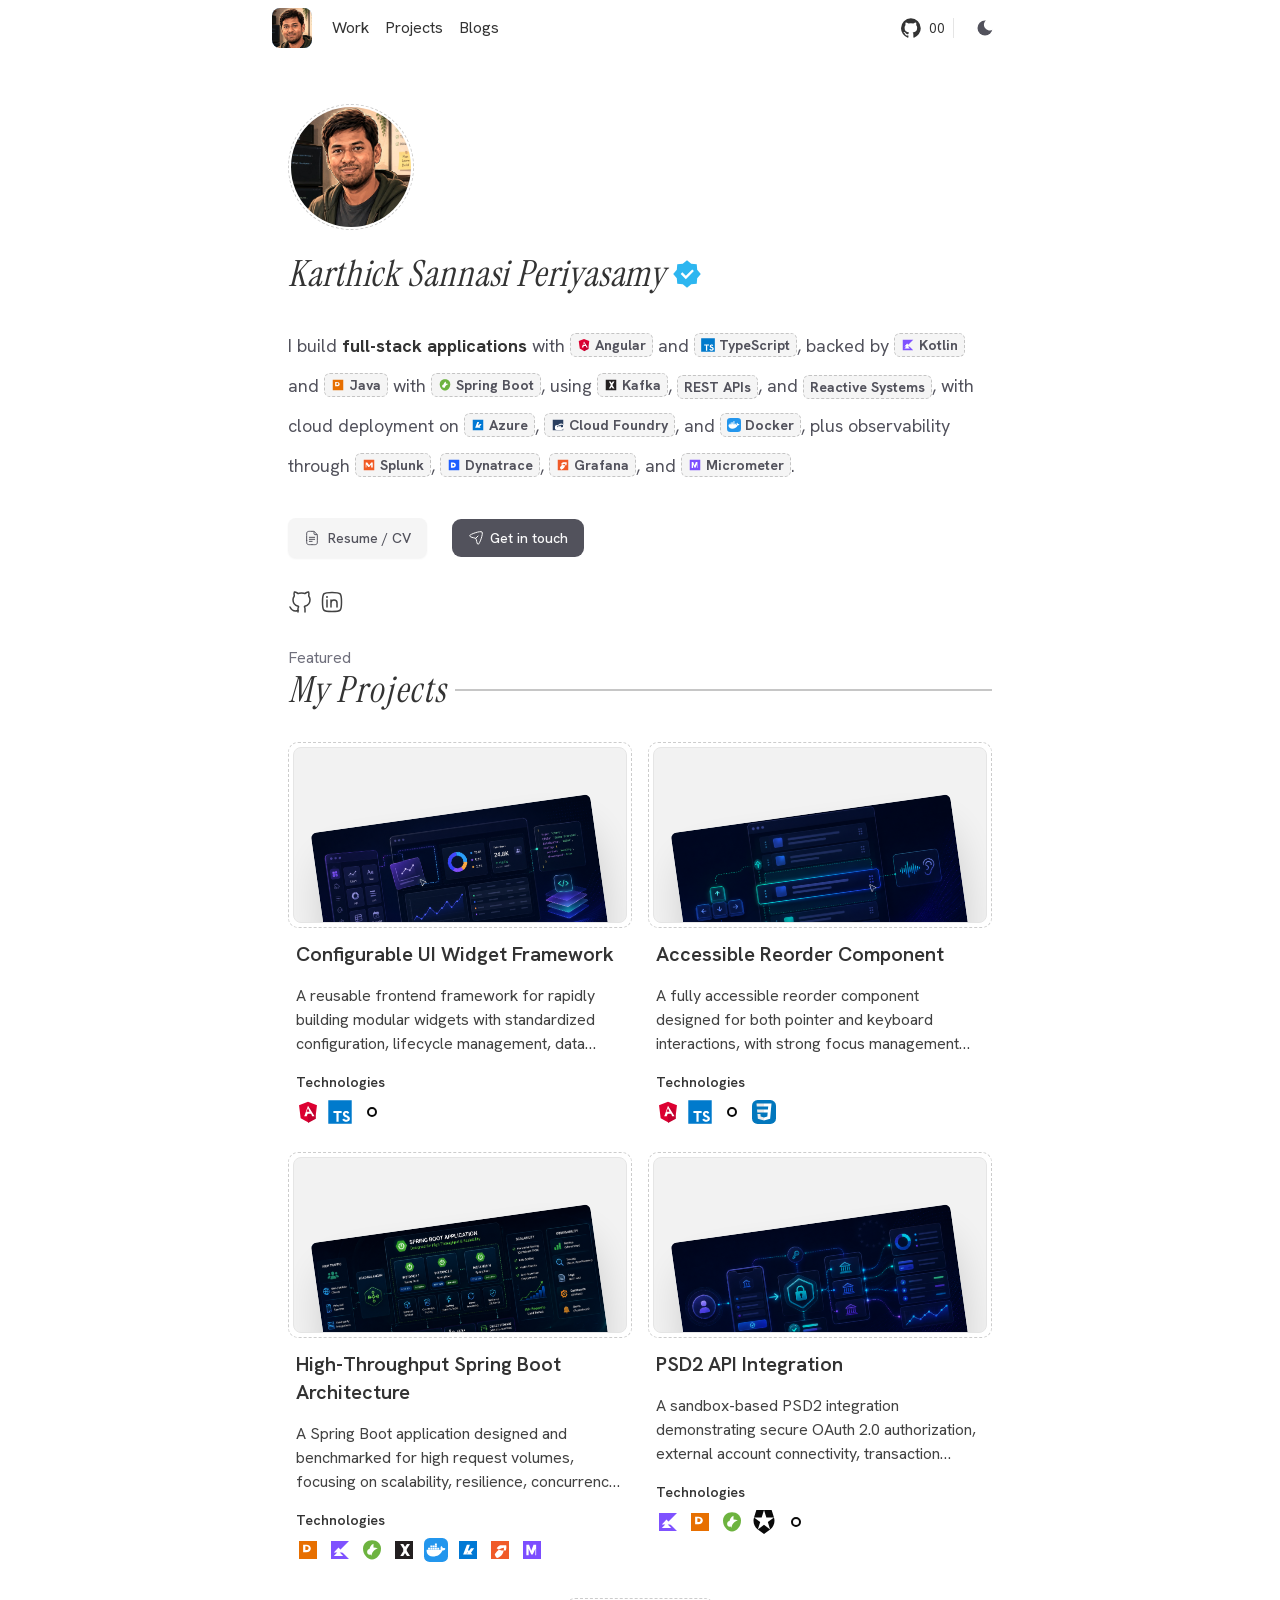
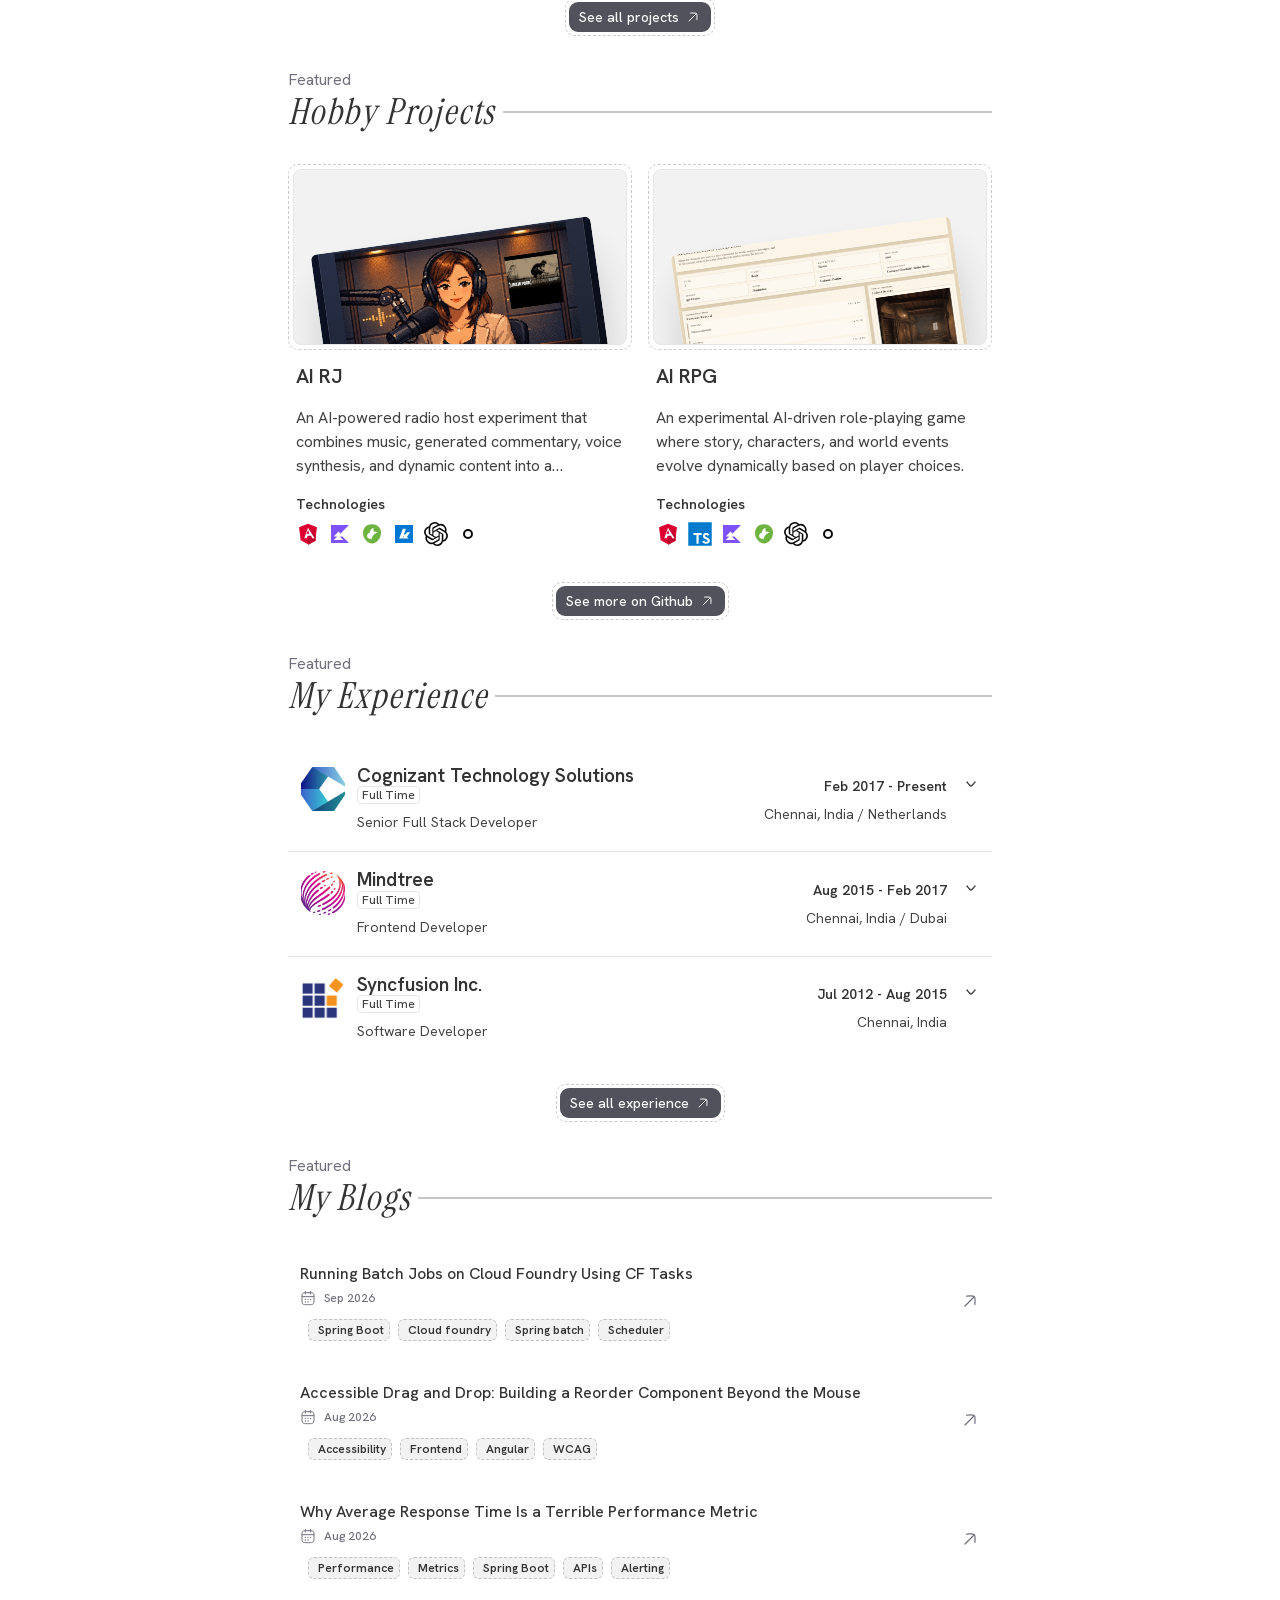
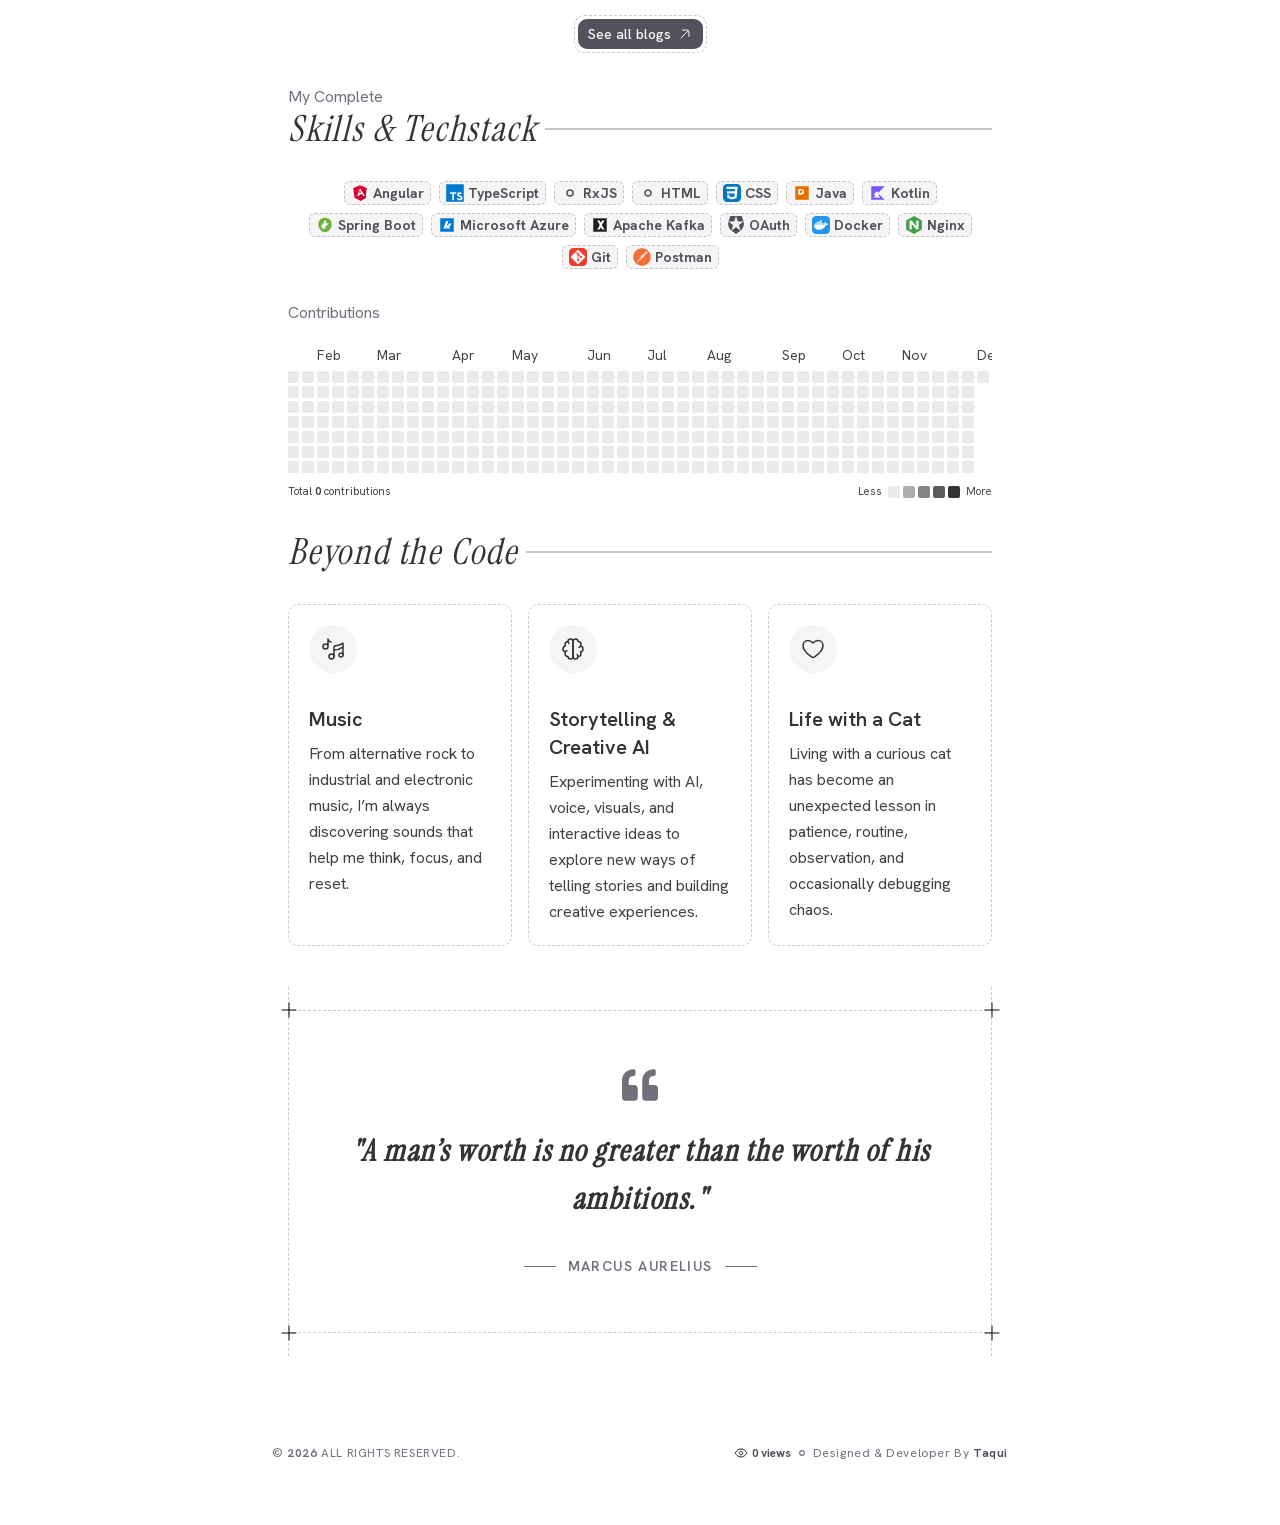
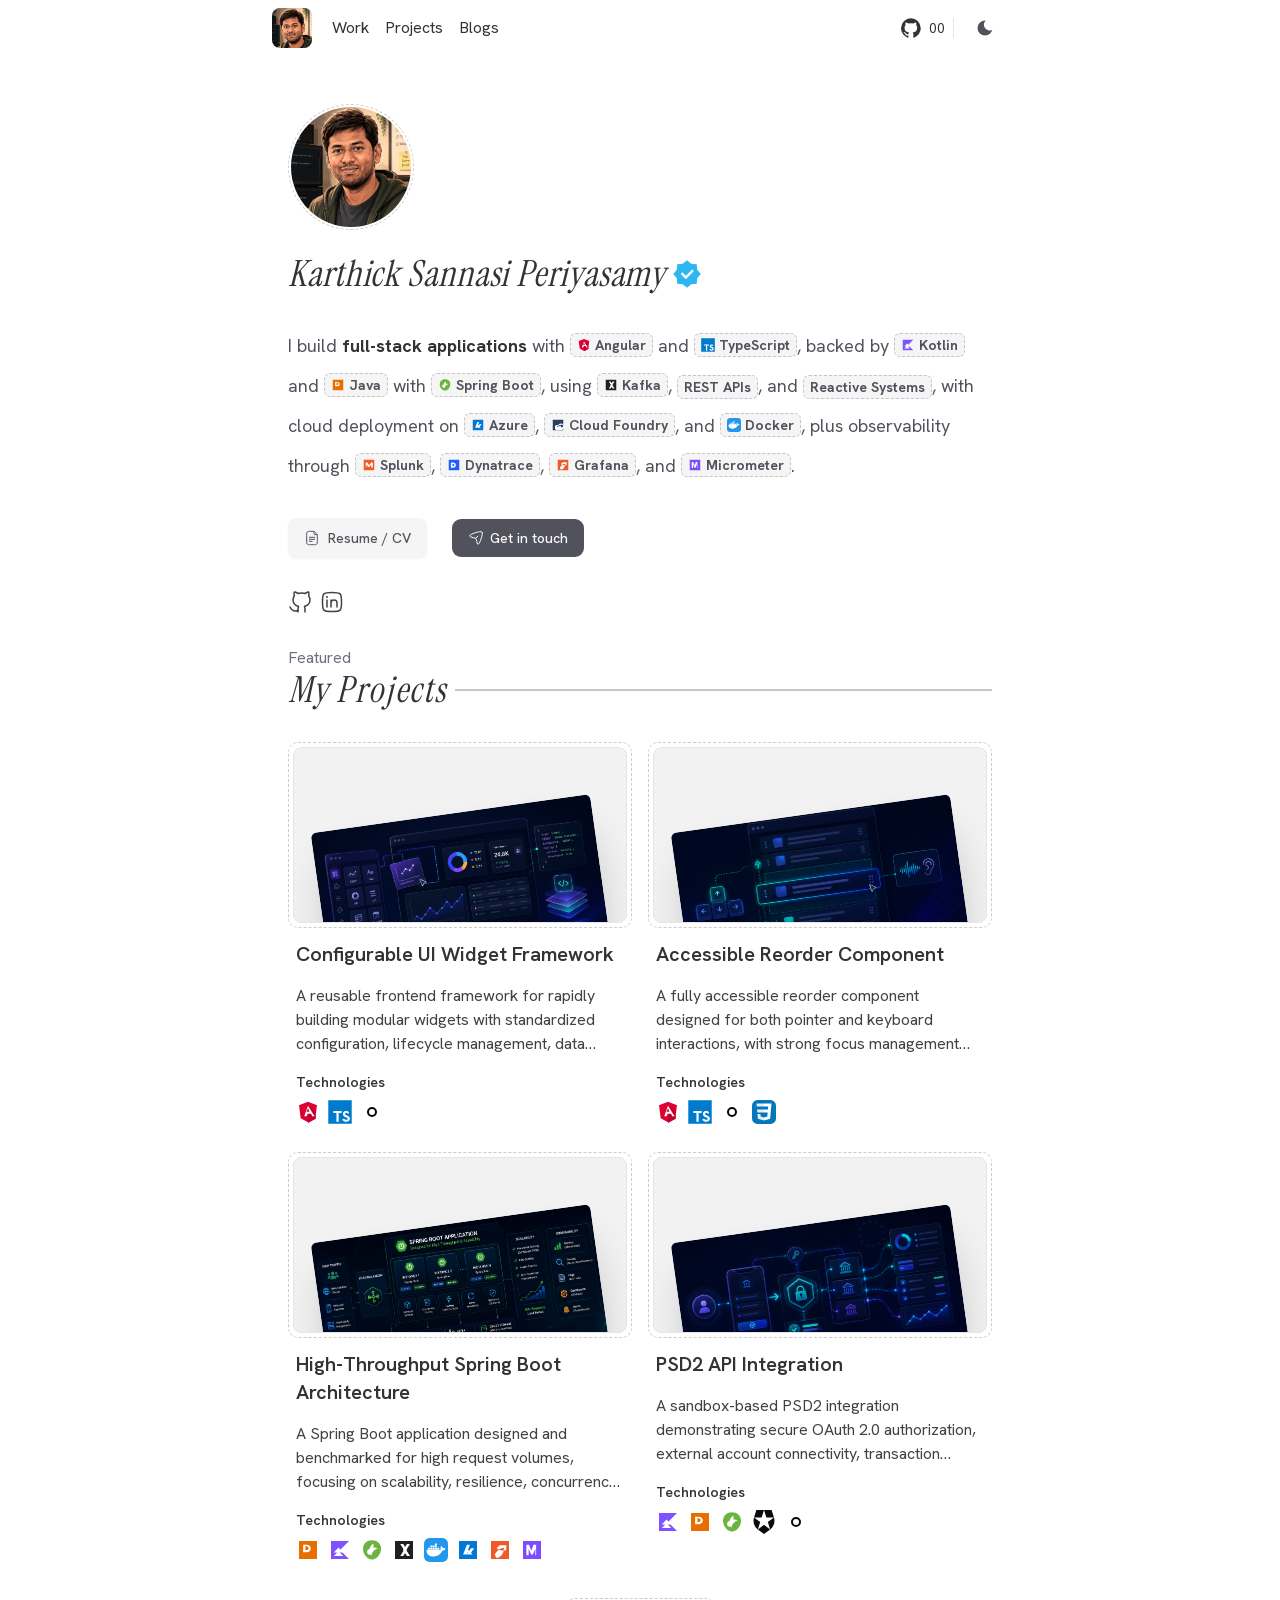
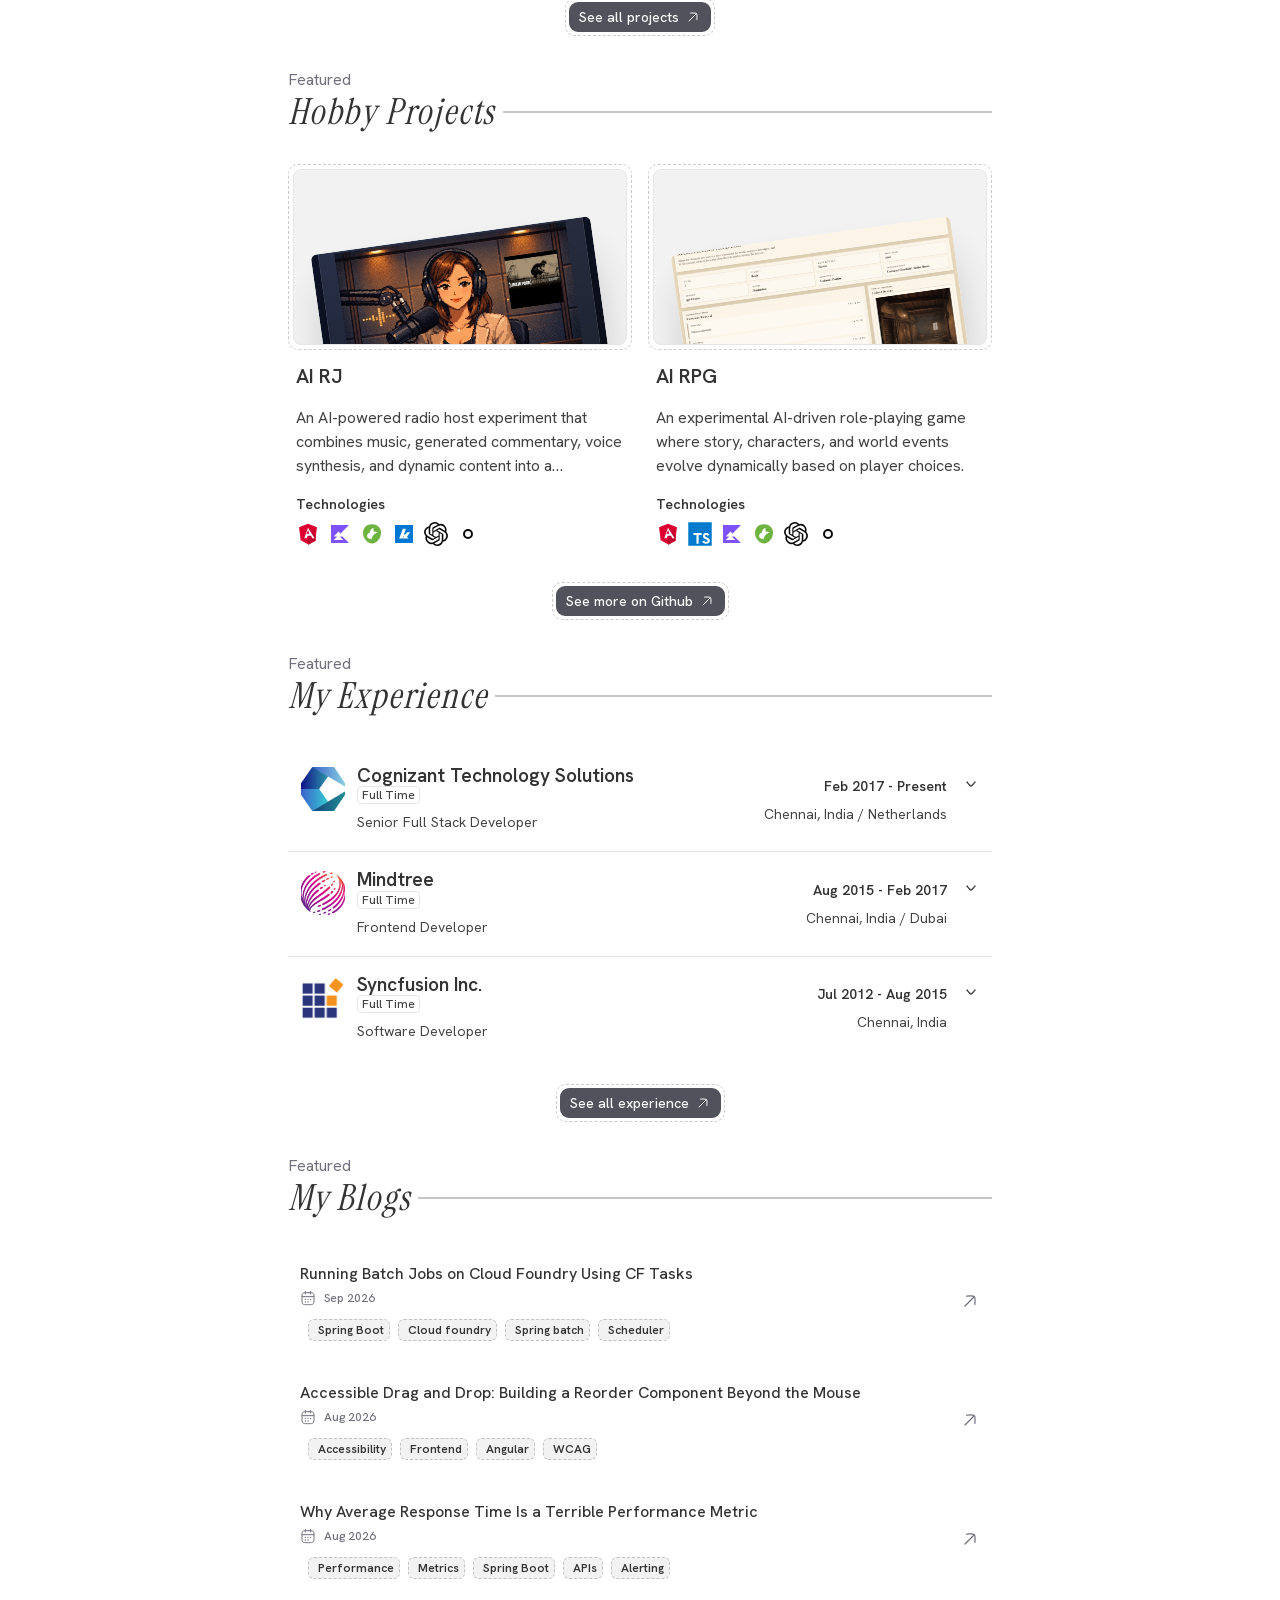
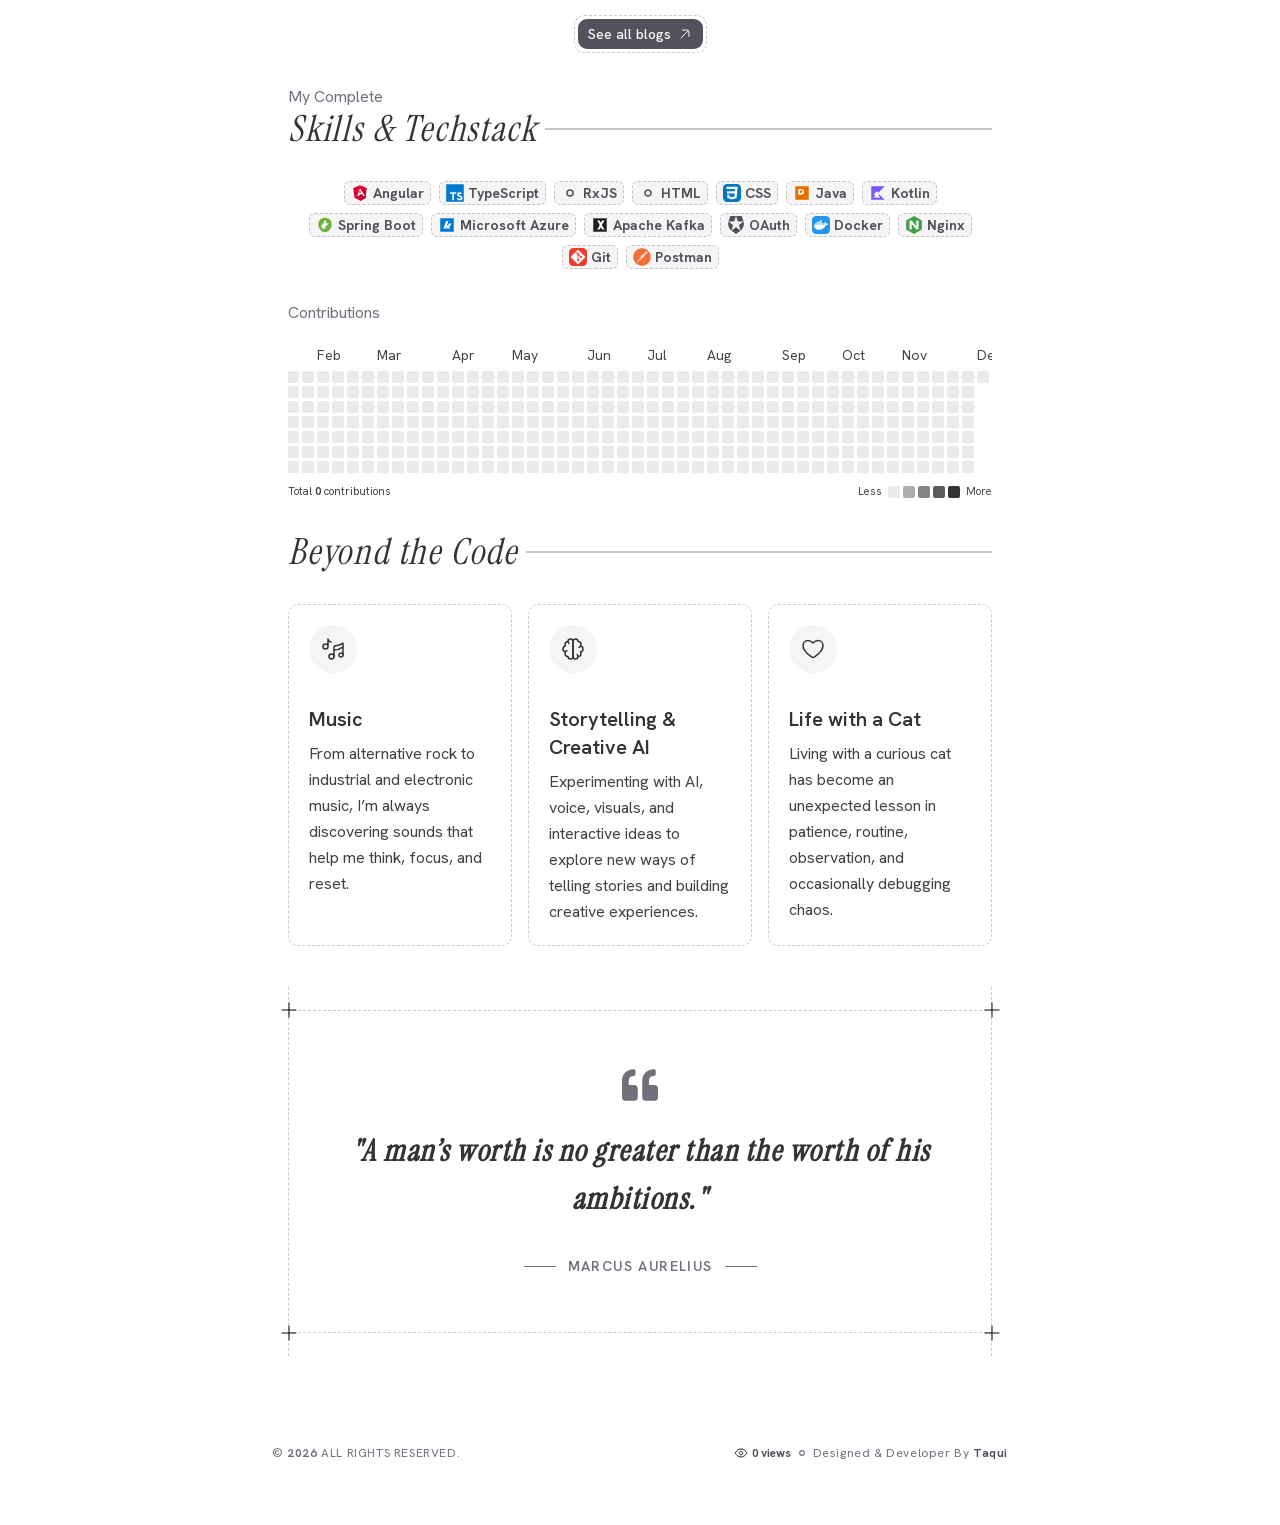
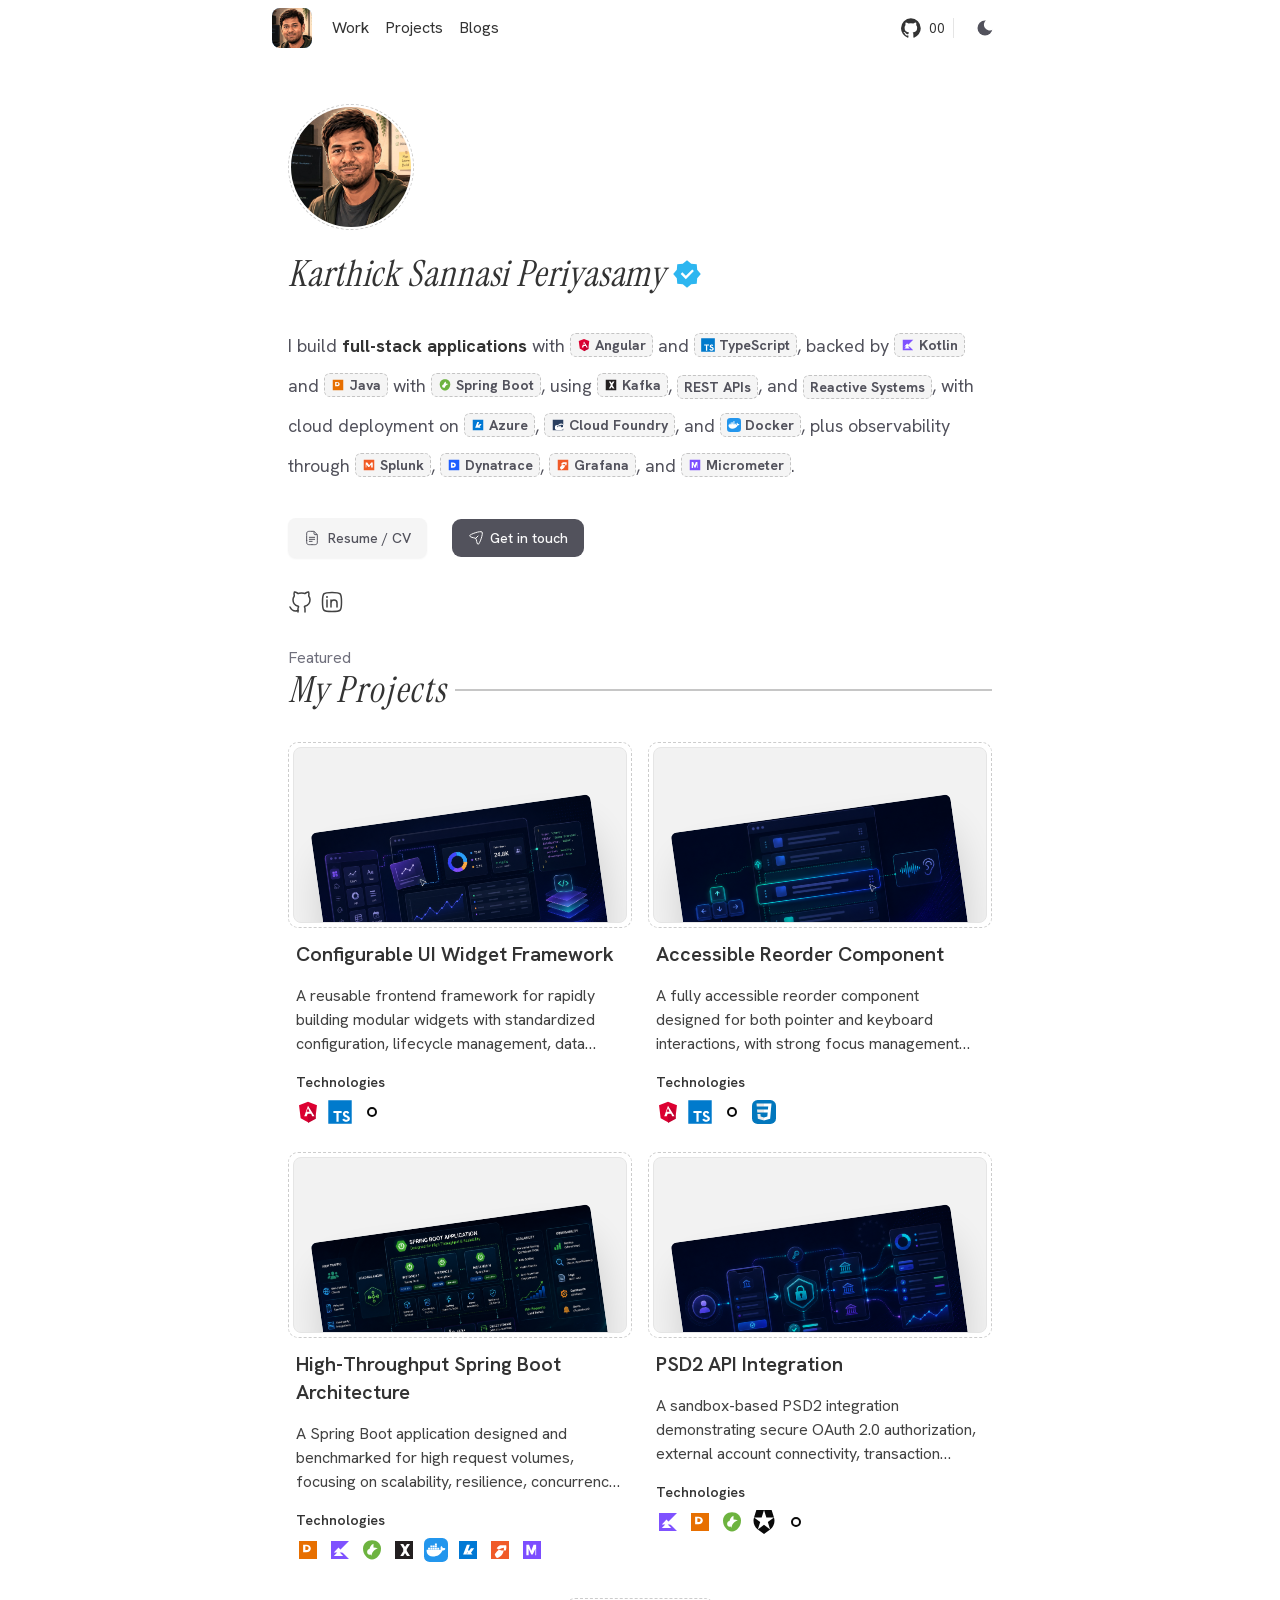
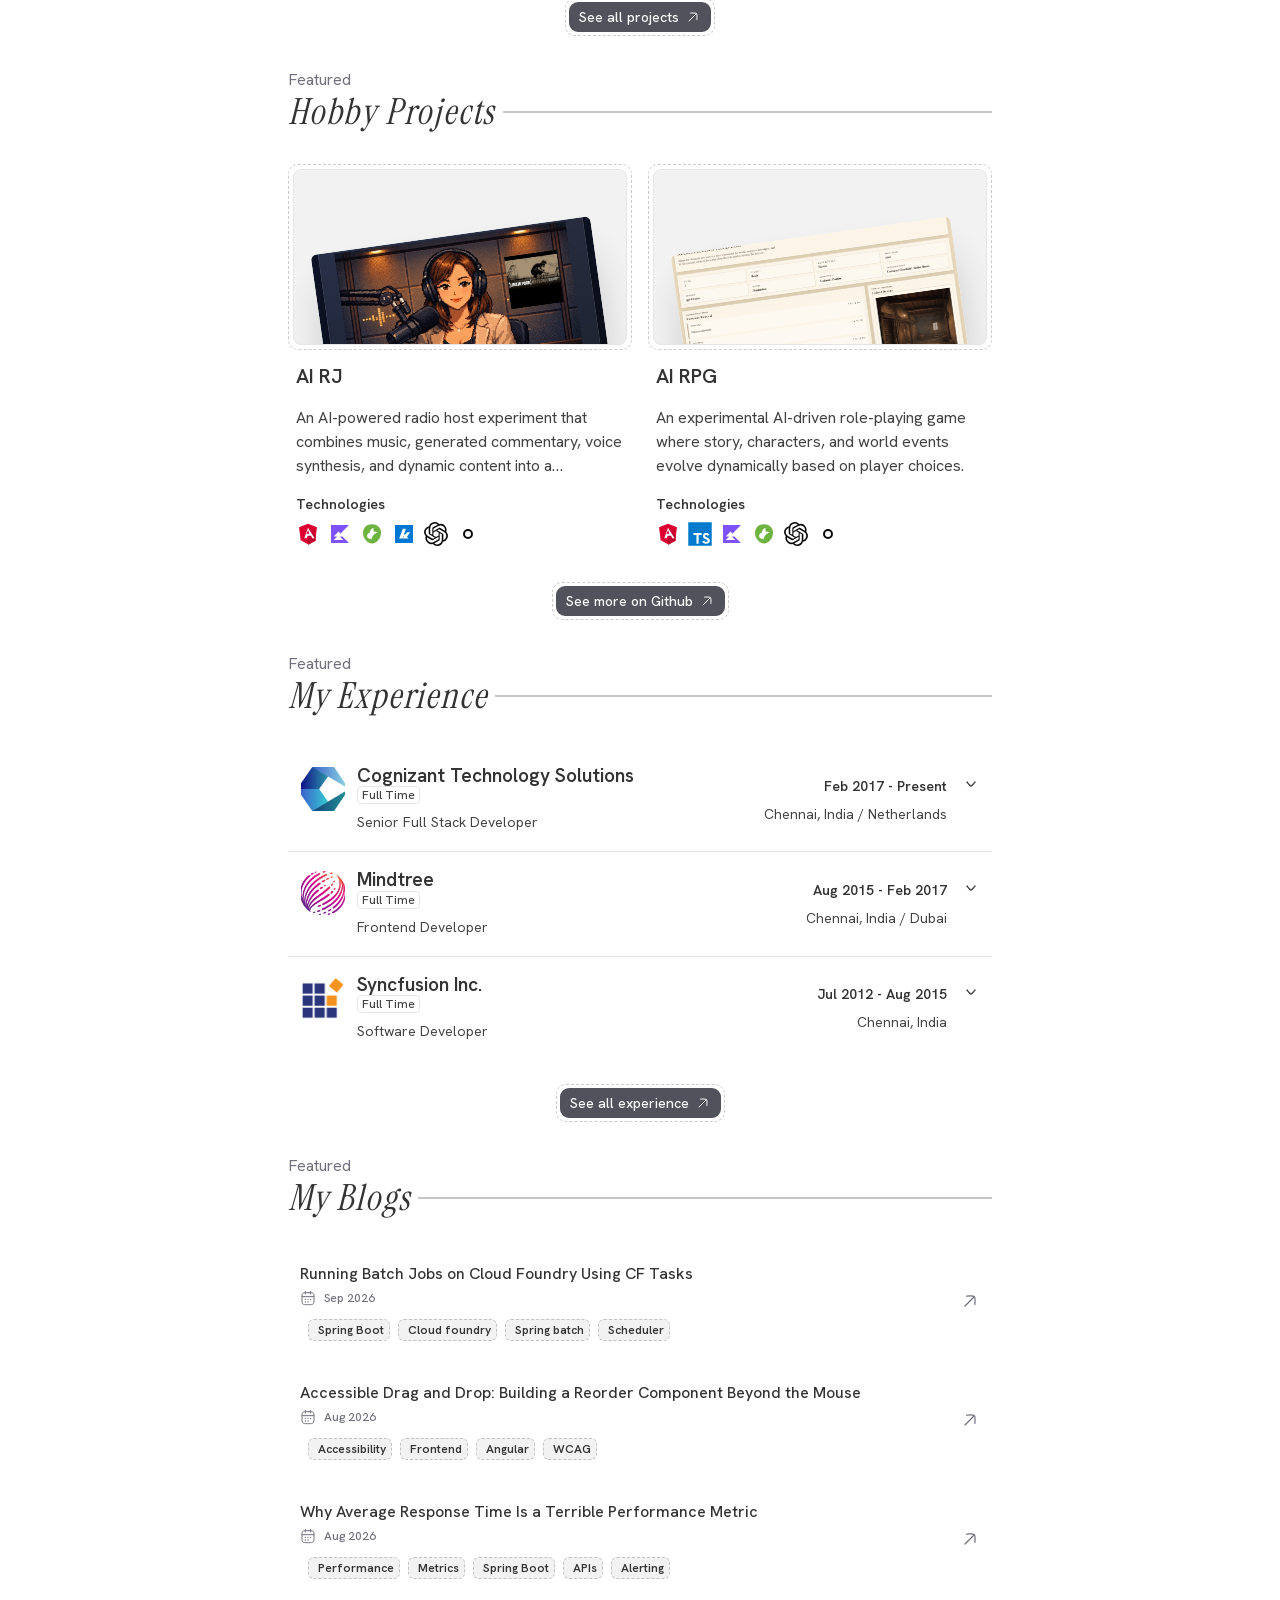
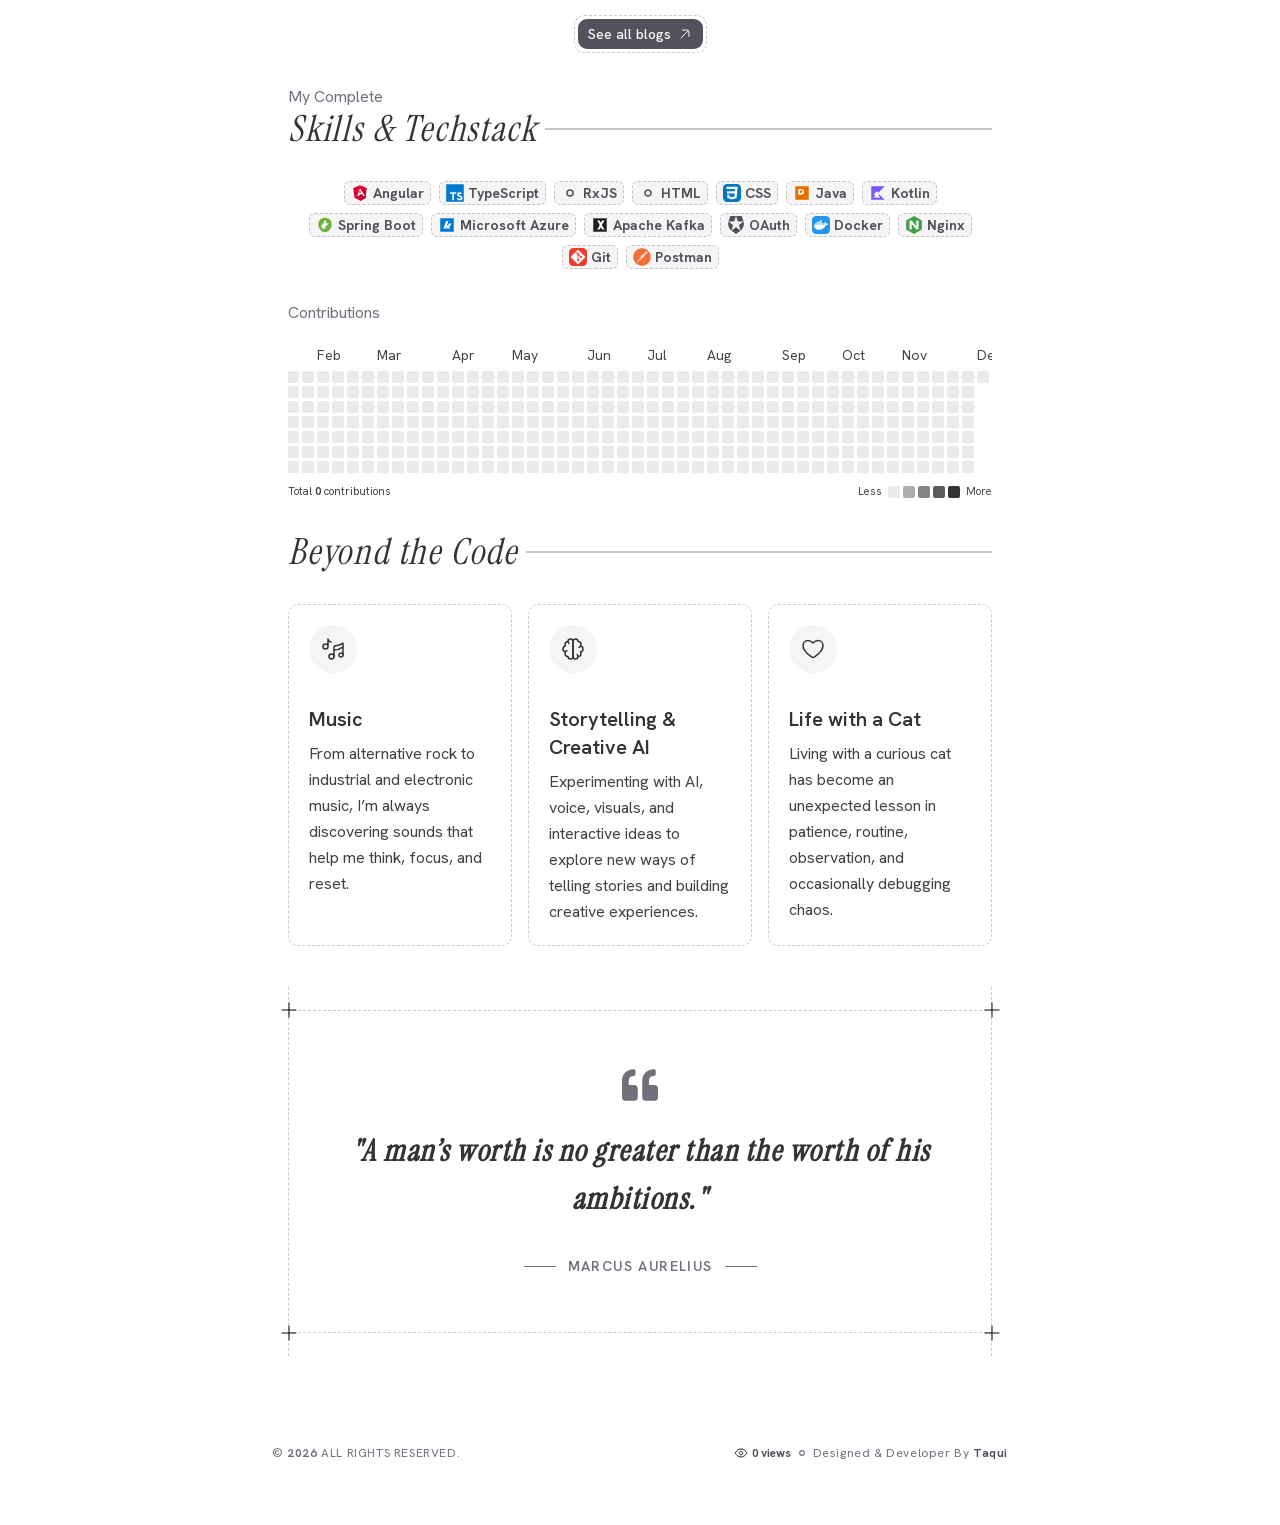
